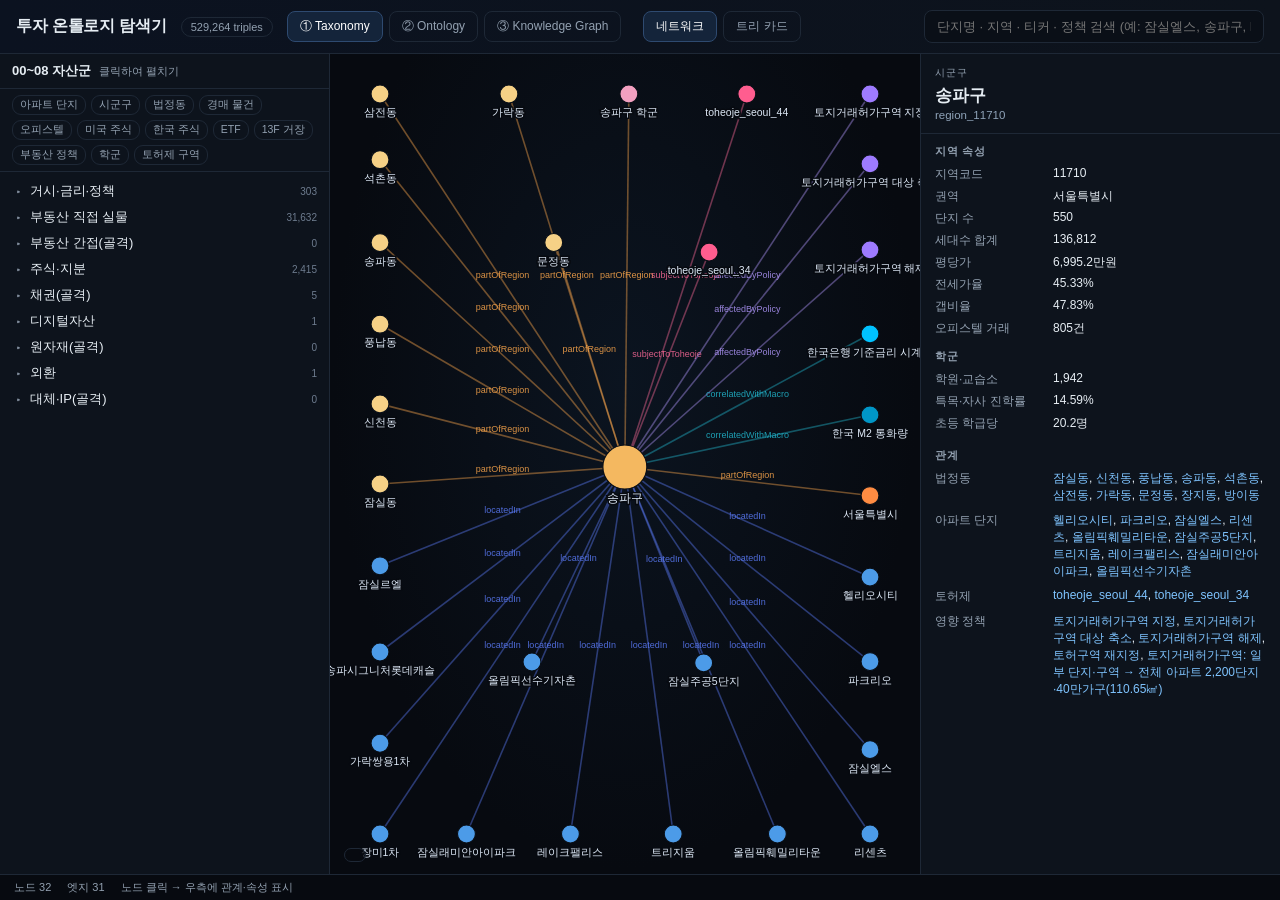
==== ontology/index.html @ 5cce73c5 "Add investment ontology explorer (Taxonomy / Ontology / KG)" ====
<!DOCTYPE html>
<html lang="ko">
<head>
<meta charset="utf-8">
<meta name="viewport" content="width=device-width, initial-scale=1">
<title>투자 온톨로지 탐색기 — Taxonomy · Ontology · Knowledge Graph</title>
<style>
:root{
  --bg:#070A10; --panel:#0D131C; --panel2:#111927; --line:#1E2836; --txt:#E6EDF3;
  --sub:#93A1B1; --accent:#4C9BE8; --gold:#F4B860; --green:#4CD964; --purple:#B197FC;
}
*{box-sizing:border-box}
html,body{margin:0;height:100%;background:var(--bg);color:var(--txt);
  font-family:Pretendard,-apple-system,BlinkMacSystemFont,"Segoe UI","Malgun Gothic",sans-serif;font-size:13px}
#app{display:flex;flex-direction:column;height:100%}
header{display:flex;align-items:center;gap:14px;padding:10px 16px;border-bottom:1px solid var(--line);
  background:linear-gradient(90deg,#0B1220,#0D131C)}
header h1{font-size:16px;margin:0;font-weight:800;letter-spacing:-.2px}
header .badge{font-size:11px;color:var(--sub);border:1px solid var(--line);border-radius:20px;padding:3px 9px}
#searchWrap{position:relative;margin-left:auto;width:340px}
#search{width:100%;background:#0A0F17;border:1px solid var(--line);color:var(--txt);
  border-radius:8px;padding:8px 12px;font-size:13px;outline:none}
#search:focus{border-color:var(--accent)}
#results{position:absolute;top:38px;left:0;right:0;background:#0C131E;border:1px solid var(--line);
  border-radius:8px;max-height:420px;overflow:auto;z-index:50;display:none;box-shadow:0 18px 40px #000a}
#results div{padding:7px 10px;cursor:pointer;border-bottom:1px solid #131B26}
#results div:hover{background:#152033}
#results .t{color:var(--sub);font-size:11px;margin-left:6px}
.tabs{display:flex;gap:6px}
.tab{padding:6px 12px;border:1px solid var(--line);border-radius:8px;cursor:pointer;color:var(--sub);font-size:12px}
.tab.on{background:#14243A;color:#fff;border-color:#2E4A70}
main{flex:1;display:flex;min-height:0}
#left{width:330px;border-right:1px solid var(--line);display:flex;flex-direction:column;min-height:0;background:var(--panel)}
#leftHead{padding:8px 12px;border-bottom:1px solid var(--line);display:flex;gap:8px;align-items:center}
#leftHead .mode{font-size:11px;color:var(--sub)}
#tree{flex:1;overflow:auto;padding:6px 4px 30px}
.tnode{padding:4px 8px;border-radius:6px;cursor:pointer;display:flex;align-items:center;gap:6px;white-space:nowrap;
  overflow:hidden;text-overflow:ellipsis}
.tnode:hover{background:#141E2E}
.tnode.sel{background:#17304F;color:#fff}
.tw{display:inline-block;width:12px;color:var(--sub);font-size:10px;text-align:center}
.tcount{color:#6E7C8F;font-size:10px;margin-left:auto}
.tbadge{font-size:9px;padding:1px 5px;border-radius:8px;background:#16202F;color:#8FA3B8;border:1px solid #1E2B3C}
#center{flex:1;position:relative;min-width:0;background:radial-gradient(ellipse at 50% 40%,#0B1420,#070A10 70%)}
#graph{width:100%;height:100%;display:block}
#treeview{position:absolute;inset:0;overflow:auto;padding:22px 28px;display:none}
#treeview .col{display:flex;gap:26px;align-items:flex-start;flex-wrap:wrap}
.card{background:#0D1520;border:1px solid var(--line);border-radius:12px;padding:14px 16px;min-width:220px;max-width:320px}
.card h3{margin:0 0 8px;font-size:13px;color:#CFE0F2}
.card .row{display:flex;justify-content:space-between;padding:3px 0;border-bottom:1px dashed #16202E;font-size:12px}
.card .row span:first-child{color:var(--sub)}
#right{width:360px;border-left:1px solid var(--line);background:var(--panel);display:flex;flex-direction:column;min-height:0}
#rightHead{padding:12px 14px;border-bottom:1px solid var(--line)}
#rightHead .k{font-size:10px;color:var(--sub);text-transform:uppercase;letter-spacing:.08em}
#rightHead h2{margin:4px 0 2px;font-size:17px}
#rightBody{flex:1;overflow:auto;padding:10px 14px 30px}
.section{margin-bottom:16px}
.section h4{margin:0 0 7px;font-size:11px;color:var(--sub);letter-spacing:.06em;text-transform:uppercase}
.kv{display:grid;grid-template-columns:108px 1fr;gap:5px 10px;font-size:12px}
.kv div:nth-child(odd){color:var(--sub)}
.link{color:#7FC4FF;cursor:pointer;text-decoration:none}
.link:hover{text-decoration:underline}
.chip{display:inline-block;font-size:10.5px;padding:2px 7px;border-radius:10px;background:#132033;border:1px solid #1E2E45;
  color:#A9C4E0;margin:0 4px 4px 0;cursor:pointer}
.chip.on{background:#1D3A5C;color:#fff}
#legend{position:absolute;left:14px;bottom:12px;font-size:10.5px;color:#8FA3B8;display:flex;gap:12px;flex-wrap:wrap;
  background:#070A10cc;border:1px solid var(--line);border-radius:8px;padding:6px 10px;max-width:70%}
#legend i{display:inline-block;width:8px;height:8px;border-radius:50%;margin-right:4px}
#status{font-size:11px;color:var(--sub);padding:5px 14px;border-top:1px solid var(--line);display:flex;gap:16px}
#filters{padding:6px 12px;border-bottom:1px solid var(--line);display:flex;gap:5px;flex-wrap:wrap}
#filters .ft{font-size:10.5px;padding:2px 7px;border-radius:9px;border:1px solid var(--line);cursor:pointer;color:#93A1B1}
#filters .ft.on{background:#17304F;color:#fff;border-color:#2E4A70}
::-webkit-scrollbar{width:9px;height:9px}
::-webkit-scrollbar-thumb{background:#1C2838;border-radius:6px}
::-webkit-scrollbar-track{background:transparent}
</style>
</head>
<body>
<div id="app">
  <header>
    <h1>투자 온톨로지 탐색기</h1>
    <span class="badge" id="metaBadge">529,264 triples</span>
    <div class="tabs">
      <div class="tab on" data-layer="tax">① Taxonomy</div>
      <div class="tab" data-layer="onto">② Ontology</div>
      <div class="tab" data-layer="kg">③ Knowledge Graph</div>
    </div>
    <div class="tabs" style="margin-left:8px">
      <div class="tab on" data-view="graph">네트워크</div>
      <div class="tab" data-view="tree">트리 카드</div>
    </div>
    <div id="searchWrap">
      <input id="search" placeholder="단지명 · 지역 · 티커 · 정책 검색 (예: 잠실엘스, 송파구, NVDA)">
      <div id="results"></div>
    </div>
  </header>
  <main>
    <div id="left">
      <div id="leftHead"><span id="leftTitle" style="font-weight:700">계층</span>
        <span class="mode" id="leftMode">클릭하여 펼치기</span></div>
      <div id="filters"></div>
      <div id="tree"></div>
    </div>
    <div id="center">
      <svg id="graph"></svg>
      <div id="treeview"></div>
      <div id="legend"></div>
    </div>
    <div id="right">
      <div id="rightHead"><div class="k" id="selKind">선택 없음</div>
        <h2 id="selName">노드를 선택하세요</h2>
        <div id="selSub" style="font-size:11.5px;color:#8FA3B8"></div></div>
      <div id="rightBody">
        <div class="section" id="props"></div>
        <div class="section" id="rels"></div>
      </div>
    </div>
  </main>
  <div id="status"><span id="stNodes">-</span><span id="stEdges">-</span><span id="stHint">노드 클릭 → 우측에 관계·속성 표시</span></div>
</div>
<script>
const DATA = {"meta":{"triples":529264,"built":"2026-11-25","ns":"http://moon.invest.ontology/schema#"},"metro":[{"id":"region_28000","n":"인천광역시","code":"28000"},{"id":"region_11000","n":"서울특별시","code":"11000"},{"id":"region_41000","n":"경기도","code":"41000"}],"sigungu":[{"id":"region_28710","n":"인천 강화군","code":"28710","metro":"region_28000","cc":22,"hh":3780,"ppp":802.1,"jr":84.0,"gap":7.92,"otx":1},{"id":"region_28720","n":"인천 옹진군","code":"28720","metro":"region_28000","cc":0,"hh":0,"ppp":null,"jr":null,"gap":null,"otx":0},{"id":"region_41800","n":"연천군","code":"41800","metro":"region_41000","cc":31,"hh":4522,"ppp":531.3,"jr":78.82,"gap":14.79,"otx":0},{"id":"region_41820","n":"가평군","code":"41820","metro":"region_41000","cc":49,"hh":6174,"ppp":964.2,"jr":82.91,"gap":8.59,"otx":1},{"id":"region_41830","n":"양평군","code":"41830","metro":"region_41000","cc":67,"hh":12095,"ppp":1420.6,"jr":75.86,"gap":12.28,"otx":7},{"id":"region_41591","n":"화성시 만세구","code":"41591","metro":"region_41000","cc":101,"hh":43999,"ppp":1679.8,"jr":73.16,"gap":14.81,"otx":109},{"id":"region_41593","n":"화성시 효행구","code":"41593","metro":"region_41000","cc":88,"hh":40532,"ppp":1400.6,"jr":74.29,"gap":19.4,"otx":17},{"id":"region_11470","n":"양천구","code":"11470","metro":"region_11000","cc":553,"hh":85896,"ppp":3543.3,"jr":55.19,"gap":38.1,"otx":293},{"id":"region_11545","n":"금천구","code":"11545","metro":"region_11000","cc":292,"hh":33628,"ppp":2796.6,"jr":66.67,"gap":29.7,"otx":253},{"id":"region_11620","n":"관악구","code":"11620","metro":"region_11000","cc":450,"hh":53390,"ppp":3669.7,"jr":58.0,"gap":37.0,"otx":426},{"id":"region_41171","n":"안양시 만안구","code":"41171","metro":"region_41000","cc":289,"hh":53119,"ppp":2126.0,"jr":64.0,"gap":29.85,"otx":380},{"id":"region_41650","n":"포천시","code":"41650","metro":"region_41000","cc":74,"hh":19078,"ppp":775.5,"jr":75.6,"gap":12.6,"otx":3},{"id":"region_11305","n":"강북구","code":"11305","metro":"region_11000","cc":178,"hh":32330,"ppp":3125.0,"jr":63.29,"gap":30.16,"otx":93},{"id":"region_11320","n":"도봉구","code":"11320","metro":"region_11000","cc":250,"hh":66395,"ppp":2752.6,"jr":58.25,"gap":36.12,"otx":287},{"id":"region_28155","n":"인천 영종구","code":"28155","metro":"region_28000","cc":57,"hh":37025,"ppp":1675.6,"jr":75.47,"gap":12.44,"otx":236},{"id":"region_41173","n":"안양시 동안구","code":"41173","metro":"region_41000","cc":240,"hh":99633,"ppp":4117.7,"jr":50.97,"gap":43.07,"otx":462},{"id":"region_11350","n":"노원구","code":"11350","metro":"region_11000","cc":362,"hh":144113,"ppp":3659.2,"jr":57.14,"gap":37.0,"otx":94},{"id":"region_41210","n":"광명시","code":"41210","metro":"region_41000","cc":139,"hh":85690,"ppp":4250.0,"jr":50.41,"gap":42.59,"otx":213},{"id":"region_41360","n":"남양주시","code":"41360","metro":"region_41000","cc":404,"hh":179123,"ppp":1751.3,"jr":76.59,"gap":13.92,"otx":282},{"id":"region_11260","n":"중랑구","code":"11260","metro":"region_11000","cc":398,"hh":57373,"ppp":3428.6,"jr":61.03,"gap":32.35,"otx":182},{"id":"region_28185","n":"인천 연수구","code":"28185","metro":"region_28000","cc":204,"hh":128051,"ppp":2806.7,"jr":61.8,"gap":27.92,"otx":480},{"id":"region_41194","n":"부천시 소사구","code":"41194","metro":"region_41000","cc":324,"hh":54874,"ppp":1928.1,"jr":69.23,"gap":23.81,"otx":155},{"id":"region_41273","n":"안산시 단원구","code":"41273","metro":"region_41000","cc":153,"hh":72487,"ppp":2009.1,"jr":64.81,"gap":25.71,"otx":555},{"id":"region_41287","n":"고양시 일산서구","code":"41287","metro":"region_41000","cc":167,"hh":86151,"ppp":1675.6,"jr":77.32,"gap":11.14,"otx":167},{"id":"region_41290","n":"과천시","code":"41290","metro":"region_41000","cc":23,"hh":19861,"ppp":9403.5,"jr":49.08,"gap":45.61,"otx":47},{"id":"region_41310","n":"구리시","code":"41310","metro":"region_41000","cc":177,"hh":48548,"ppp":3420.8,"jr":62.78,"gap":32.04,"otx":139},{"id":"region_41465","n":"용인시 수지구","code":"41465","metro":"region_41000","cc":278,"hh":112804,"ppp":3365.8,"jr":62.5,"gap":31.37,"otx":392},{"id":"region_11215","n":"광진구","code":"11215","metro":"region_11000","cc":367,"hh":38148,"ppp":6762.3,"jr":45.83,"gap":47.52,"otx":263},{"id":"region_28177","n":"인천 미추홀구","code":"28177","metro":"region_28000","cc":669,"hh":95913,"ppp":1066.1,"jr":70.69,"gap":20.0,"otx":557},{"id":"region_41117","n":"수원시 영통구","code":"41117","metro":"region_41000","cc":163,"hh":104128,"ppp":3643.6,"jr":61.29,"gap":30.0,"otx":541},{"id":"region_41196","n":"부천시 오정구","code":"41196","metro":"region_41000","cc":310,"hh":22792,"ppp":1694.2,"jr":71.63,"gap":22.68,"otx":6},{"id":"region_41250","n":"동두천시","code":"41250","metro":"region_41000","cc":92,"hh":22727,"ppp":672.3,"jr":85.19,"gap":1.11,"otx":5},{"id":"region_41410","n":"군포시","code":"41410","metro":"region_41000","cc":251,"hh":70608,"ppp":2242.1,"jr":61.56,"gap":28.12,"otx":369},{"id":"region_11650","n":"서초구","code":"11650","metro":"region_11000","cc":819,"hh":107791,"ppp":7330.6,"jr":45.49,"gap":48.04,"otx":578},{"id":"region_28200","n":"인천 남동구","code":"28200","metro":"region_28000","cc":440,"hh":114365,"ppp":1282.1,"jr":72.73,"gap":17.7,"otx":603},{"id":"region_28290","n":"인천 검단구","code":"28290","metro":"region_28000","cc":164,"hh":84166,"ppp":1338.1,"jr":63.24,"gap":23.79,"otx":95},{"id":"region_41133","n":"성남시 중원구","code":"41133","metro":"region_41000","cc":122,"hh":31971,"ppp":3511.1,"jr":53.57,"gap":40.0,"otx":276},{"id":"region_41461","n":"용인시 처인구","code":"41461","metro":"region_41000","cc":226,"hh":56410,"ppp":1653.3,"jr":73.15,"gap":18.78,"otx":149},{"id":"region_41595","n":"화성시 병점구","code":"41595","metro":"region_41000","cc":107,"hh":51129,"ppp":1857.7,"jr":63.08,"gap":23.53,"otx":144},{"id":"region_11500","n":"강서구","code":"11500","metro":"region_11000","cc":860,"hh":106614,"ppp":3846.2,"jr":52.63,"gap":41.48,"otx":850},{"id":"region_11590","n":"동작구","code":"11590","metro":"region_11000","cc":316,"hh":66373,"ppp":5792.3,"jr":45.9,"gap":48.46,"otx":69},{"id":"region_11740","n":"강동구","code":"11740","metro":"region_11000","cc":647,"hh":112380,"ppp":4947.9,"jr":50.0,"gap":43.73,"otx":326},{"id":"region_28237","n":"인천 부평구","code":"28237","metro":"region_28000","cc":753,"hh":131241,"ppp":1394.4,"jr":72.11,"gap":18.43,"otx":675},{"id":"region_41111","n":"수원시 장안구","code":"41111","metro":"region_41000","cc":220,"hh":63419,"ppp":1966.3,"jr":64.5,"gap":27.68,"otx":78},{"id":"region_41192","n":"부천시 원미구","code":"41192","metro":"region_41000","cc":473,"hh":86006,"ppp":2203.6,"jr":65.22,"gap":26.59,"otx":471},{"id":"region_41285","n":"고양시 일산동구","code":"41285","metro":"region_41000","cc":120,"hh":66337,"ppp":1960.8,"jr":75.0,"gap":13.85,"otx":634},{"id":"region_41570","n":"김포시","code":"41570","metro":"region_41000","cc":215,"hh":123746,"ppp":1749.6,"jr":73.4,"gap":14.71,"otx":241},{"id":"region_11230","n":"동대문구","code":"11230","metro":"region_11000","cc":399,"hh":78974,"ppp":4208.6,"jr":53.52,"gap":40.82,"otx":502},{"id":"region_11530","n":"구로구","code":"11530","metro":"region_11000","cc":388,"hh":82216,"ppp":3346.5,"jr":57.92,"gap":36.33,"otx":727},{"id":"region_28275","n":"인천 서해구","code":"28275","metro":"region_28000","cc":258,"hh":93197,"ppp":1339.4,"jr":62.26,"gap":28.33,"otx":359},{"id":"region_41131","n":"성남시 수정구","code":"41131","metro":"region_41000","cc":121,"hh":33112,"ppp":3937.0,"jr":50.0,"gap":43.88,"otx":187},{"id":"region_41450","n":"하남시","code":"41450","metro":"region_41000","cc":142,"hh":76254,"ppp":5252.9,"jr":57.47,"gap":38.01,"otx":771},{"id":"region_41500","n":"이천시","code":"41500","metro":"region_41000","cc":190,"hh":47622,"ppp":896.4,"jr":81.25,"gap":7.25,"otx":80},{"id":"region_41630","n":"양주시","code":"41630","metro":"region_41000","cc":162,"hh":81957,"ppp":1111.8,"jr":73.48,"gap":13.28,"otx":11},{"id":"region_11380","n":"은평구","code":"11380","metro":"region_11000","cc":734,"hh":73368,"ppp":3427.4,"jr":57.78,"gap":36.45,"otx":266},{"id":"region_41271","n":"안산시 상록구","code":"41271","metro":"region_41000","cc":172,"hh":50300,"ppp":1666.7,"jr":65.38,"gap":27.66,"otx":117},{"id":"region_41430","n":"의왕시","code":"41430","metro":"region_41000","cc":143,"hh":49794,"ppp":3190.4,"jr":56.96,"gap":34.08,"otx":113},{"id":"region_41480","n":"파주시","code":"41480","metro":"region_41000","cc":223,"hh":119265,"ppp":1185.6,"jr":75.66,"gap":12.8,"otx":252},{"id":"region_41597","n":"화성시 동탄구","code":"41597","metro":"region_41000","cc":176,"hh":118146,"ppp":3829.5,"jr":53.75,"gap":39.23,"otx":458},{"id":"region_41150","n":"의정부시","code":"41150","metro":"region_41000","cc":471,"hh":132328,"ppp":1534.8,"jr":75.22,"gap":15.78,"otx":182},{"id":"region_41670","n":"여주시","code":"41670","metro":"region_41000","cc":67,"hh":17866,"ppp":869.5,"jr":81.25,"gap":10.53,"otx":14},{"id":"region_11710","n":"송파구","code":"11710","metro":"region_11000","cc":550,"hh":136812,"ppp":6995.2,"jr":45.33,"gap":47.83,"otx":805},{"id":"region_41113","n":"수원시 권선구","code":"41113","metro":"region_41000","cc":326,"hh":89616,"ppp":1945.5,"jr":65.47,"gap":25.42,"otx":511},{"id":"region_11680","n":"강남구","code":"11680","metro":"region_11000","cc":792,"hh":137063,"ppp":9842.5,"jr":46.67,"gap":48.15,"otx":868},{"id":"region_28245","n":"인천 계양구","code":"28245","metro":"region_28000","cc":224,"hh":75161,"ppp":1224.5,"jr":72.0,"gap":16.22,"otx":137},{"id":"region_41135","n":"성남시 분당구","code":"41135","metro":"region_41000","cc":234,"hh":124428,"ppp":6852.2,"jr":41.41,"gap":53.49,"otx":950},{"id":"region_11200","n":"성동구","code":"11200","metro":"region_11000","cc":215,"hh":67517,"ppp":7795.3,"jr":42.5,"gap":51.68,"otx":234},{"id":"region_11410","n":"서대문구","code":"11410","metro":"region_11000","cc":386,"hh":60281,"ppp":4036.7,"jr":53.51,"gap":40.77,"otx":237},{"id":"region_41115","n":"수원시 팔달구","code":"41115","metro":"region_41000","cc":316,"hh":49516,"ppp":2083.3,"jr":61.62,"gap":30.08,"otx":240},{"id":"region_41281","n":"고양시 덕양구","code":"41281","metro":"region_41000","cc":274,"hh":113623,"ppp":2012.7,"jr":71.25,"gap":20.42,"otx":468},{"id":"region_41463","n":"용인시 기흥구","code":"41463","metro":"region_41000","cc":329,"hh":119293,"ppp":2219.8,"jr":66.67,"gap":24.3,"otx":182},{"id":"region_41610","n":"광주시","code":"41610","metro":"region_41000","cc":158,"hh":64867,"ppp":1771.0,"jr":76.05,"gap":15.62,"otx":0},{"id":"region_41550","n":"안성시","code":"41550","metro":"region_41000","cc":111,"hh":57280,"ppp":944.5,"jr":78.84,"gap":9.6,"otx":27},{"id":"region_41370","n":"오산시","code":"41370","metro":"region_41000","cc":163,"hh":72217,"ppp":1377.4,"jr":74.74,"gap":15.75,"otx":346},{"id":"region_41220","n":"평택시","code":"41220","metro":"region_41000","cc":620,"hh":184008,"ppp":1062.6,"jr":76.06,"gap":11.76,"otx":225},{"id":"region_41390","n":"시흥시","code":"41390","metro":"region_41000","cc":375,"hh":148000,"ppp":1515.2,"jr":70.77,"gap":19.77,"otx":852},{"id":"region_11440","n":"마포구","code":"11440","metro":"region_11000","cc":592,"hh":74296,"ppp":6381.0,"jr":46.51,"gap":45.8,"otx":637},{"id":"region_28125","n":"인천 제물포구","code":"28125","metro":"region_28000","cc":93,"hh":28568,"ppp":1010.1,"jr":74.8,"gap":13.89,"otx":71},{"id":"region_11170","n":"용산구","code":"11170","metro":"region_11000","cc":299,"hh":38201,"ppp":8170.4,"jr":47.11,"gap":48.27,"otx":274},{"id":"region_11140","n":"중구","code":"11140","metro":"region_11000","cc":172,"hh":27187,"ppp":5118.1,"jr":60.87,"gap":34.78,"otx":447},{"id":"region_11560","n":"영등포구","code":"11560","metro":"region_11000","cc":554,"hh":84728,"ppp":5905.5,"jr":48.36,"gap":46.77,"otx":1148},{"id":"region_11290","n":"성북구","code":"11290","metro":"region_11000","cc":290,"hh":83729,"ppp":4229.3,"jr":58.43,"gap":33.67,"otx":43},{"id":"region_11110","n":"종로구","code":"11110","metro":"region_11000","cc":152,"hh":16601,"ppp":3873.0,"jr":60.42,"gap":35.79,"otx":401}],"dongs":[{"id":"dong_1111010100","n":"청운동","code":"1111010100","p":"region_11110","cc":2},{"id":"dong_1111010200","n":"신교동","code":"1111010200","p":"region_11110","cc":1},{"id":"dong_1111010800","n":"통인동","code":"1111010800","p":"region_11110","cc":1},{"id":"dong_1111011100","n":"옥인동","code":"1111011100","p":"region_11110","cc":1},{"id":"dong_1111011300","n":"필운동","code":"1111011300","p":"region_11110","cc":2},{"id":"dong_1111011500","n":"사직동","code":"1111011500","p":"region_11110","cc":2},{"id":"dong_1111011700","n":"당주동","code":"1111011700","p":"region_11110","cc":2},{"id":"dong_1111011800","n":"내수동","code":"1111011800","p":"region_11110","cc":6},{"id":"dong_1111012000","n":"신문로1가","code":"1111012000","p":"region_11110","cc":1},{"id":"dong_1111012100","n":"신문로2가","code":"1111012100","p":"region_11110","cc":3},{"id":"dong_1111012400","n":"수송동","code":"1111012400","p":"region_11110","cc":1},{"id":"dong_1111012900","n":"견지동","code":"1111012900","p":"region_11110","cc":1},{"id":"dong_1111013300","n":"익선동","code":"1111013300","p":"region_11110","cc":2},{"id":"dong_1111013700","n":"낙원동","code":"1111013700","p":"region_11110","cc":1},{"id":"dong_1111015500","n":"관수동","code":"1111015500","p":"region_11110","cc":1},{"id":"dong_1111015700","n":"인의동","code":"1111015700","p":"region_11110","cc":1},{"id":"dong_1111016000","n":"연지동","code":"1111016000","p":"region_11110","cc":3},{"id":"dong_1111016200","n":"효제동","code":"1111016200","p":"region_11110","cc":2},{"id":"dong_1111016500","n":"이화동","code":"1111016500","p":"region_11110","cc":1},{"id":"dong_1111016600","n":"연건동","code":"1111016600","p":"region_11110","cc":1},{"id":"dong_1111016700","n":"충신동","code":"1111016700","p":"region_11110","cc":2},{"id":"dong_1111016800","n":"동숭동","code":"1111016800","p":"region_11110","cc":1},{"id":"dong_1111016900","n":"혜화동","code":"1111016900","p":"region_11110","cc":1},{"id":"dong_1111017000","n":"명륜1가","code":"1111017000","p":"region_11110","cc":7},{"id":"dong_1111017100","n":"명륜2가","code":"1111017100","p":"region_11110","cc":5},{"id":"dong_1111017300","n":"명륜3가","code":"1111017300","p":"region_11110","cc":1},{"id":"dong_1111017400","n":"창신동","code":"1111017400","p":"region_11110","cc":21},{"id":"dong_1111017500","n":"숭인동","code":"1111017500","p":"region_11110","cc":34},{"id":"dong_1111017700","n":"평동","code":"1111017700","p":"region_11110","cc":1},{"id":"dong_1111017900","n":"홍파동","code":"1111017900","p":"region_11110","cc":1},{"id":"dong_1111018000","n":"교북동","code":"1111018000","p":"region_11110","cc":2},{"id":"dong_1111018100","n":"행촌동","code":"1111018100","p":"region_11110","cc":1},{"id":"dong_1111018200","n":"구기동","code":"1111018200","p":"region_11110","cc":8},{"id":"dong_1111018300","n":"평창동","code":"1111018300","p":"region_11110","cc":19},{"id":"dong_1111018400","n":"부암동","code":"1111018400","p":"region_11110","cc":4},{"id":"dong_1111018600","n":"신영동","code":"1111018600","p":"region_11110","cc":3},{"id":"dong_1111018700","n":"무악동","code":"1111018700","p":"region_11110","cc":6},{"id":"dong_1114011200","n":"남창동","code":"1114011200","p":"region_11140","cc":1},{"id":"dong_1114011800","n":"남대문로5가","code":"1114011800","p":"region_11140","cc":1},{"id":"dong_1114012100","n":"회현동1가","code":"1114012100","p":"region_11140","cc":7},{"id":"dong_1114012200","n":"회현동2가","code":"1114012200","p":"region_11140","cc":1},{"id":"dong_1114012900","n":"남산동2가","code":"1114012900","p":"region_11140","cc":1},{"id":"dong_1114013200","n":"충무로4가","code":"1114013200","p":"region_11140","cc":2},{"id":"dong_1114013300","n":"충무로5가","code":"1114013300","p":"region_11140","cc":3},{"id":"dong_1114013400","n":"인현동2가","code":"1114013400","p":"region_11140","cc":3},{"id":"dong_1114013600","n":"묵정동","code":"1114013600","p":"region_11140","cc":4},{"id":"dong_1114013700","n":"필동1가","code":"1114013700","p":"region_11140","cc":1},{"id":"dong_1114013900","n":"필동3가","code":"1114013900","p":"region_11140","cc":1},{"id":"dong_1114014200","n":"예장동","code":"1114014200","p":"region_11140","cc":1},{"id":"dong_1114014300","n":"장충동1가","code":"1114014300","p":"region_11140","cc":4},{"id":"dong_1114014400","n":"장충동2가","code":"1114014400","p":"region_11140","cc":3},{"id":"dong_1114014600","n":"광희동2가","code":"1114014600","p":"region_11140","cc":1},{"id":"dong_1114014800","n":"을지로6가","code":"1114014800","p":"region_11140","cc":1},{"id":"dong_1114015100","n":"을지로5가","code":"1114015100","p":"region_11140","cc":1},{"id":"dong_1114015200","n":"주교동","code":"1114015200","p":"region_11140","cc":1},{"id":"dong_1114015400","n":"오장동","code":"1114015400","p":"region_11140","cc":4},{"id":"dong_1114015600","n":"입정동","code":"1114015600","p":"region_11140","cc":4},{"id":"dong_1114015700","n":"산림동","code":"1114015700","p":"region_11140","cc":1},{"id":"dong_1114016200","n":"신당동","code":"1114016200","p":"region_11140","cc":65},{"id":"dong_1114016300","n":"흥인동","code":"1114016300","p":"region_11140","cc":6},{"id":"dong_1114016400","n":"무학동","code":"1114016400","p":"region_11140","cc":1},{"id":"dong_1114016500","n":"황학동","code":"1114016500","p":"region_11140","cc":39},{"id":"dong_1114016700","n":"정동","code":"1114016700","p":"region_11140","cc":3},{"id":"dong_1114016800","n":"순화동","code":"1114016800","p":"region_11140","cc":3},{"id":"dong_1114017100","n":"중림동","code":"1114017100","p":"region_11140","cc":4},{"id":"dong_1114017300","n":"만리동1가","code":"1114017300","p":"region_11140","cc":3},{"id":"dong_1114017400","n":"만리동2가","code":"1114017400","p":"region_11140","cc":2},{"id":"dong_1117010100","n":"후암동","code":"1117010100","p":"region_11170","cc":18},{"id":"dong_1117010200","n":"용산동2가","code":"1117010200","p":"region_11170","cc":4},{"id":"dong_1117010400","n":"갈월동","code":"1117010400","p":"region_11170","cc":3},{"id":"dong_1117010700","n":"동자동","code":"1117010700","p":"region_11170","cc":2},{"id":"dong_1117010900","n":"청파동1가","code":"1117010900","p":"region_11170","cc":2},{"id":"dong_1117011100","n":"청파동3가","code":"1117011100","p":"region_11170","cc":8},{"id":"dong_1117011200","n":"원효로1가","code":"1117011200","p":"region_11170","cc":9},{"id":"dong_1117011300","n":"원효로2가","code":"1117011300","p":"region_11170","cc":4},{"id":"dong_1117011400","n":"신창동","code":"1117011400","p":"region_11170","cc":2},{"id":"dong_1117011500","n":"산천동","code":"1117011500","p":"region_11170","cc":2},{"id":"dong_1117011600","n":"청암동","code":"1117011600","p":"region_11170","cc":2},{"id":"dong_1117011700","n":"원효로3가","code":"1117011700","p":"region_11170","cc":8},{"id":"dong_1117011800","n":"원효로4가","code":"1117011800","p":"region_11170","cc":4},{"id":"dong_1117011900","n":"효창동","code":"1117011900","p":"region_11170","cc":26},{"id":"dong_1117012000","n":"도원동","code":"1117012000","p":"region_11170","cc":3},{"id":"dong_1117012100","n":"용문동","code":"1117012100","p":"region_11170","cc":9},{"id":"dong_1117012200","n":"문배동","code":"1117012200","p":"region_11170","cc":14},{"id":"dong_1117012300","n":"신계동","code":"1117012300","p":"region_11170","cc":1},{"id":"dong_1117012400","n":"한강로1가","code":"1117012400","p":"region_11170","cc":5},{"id":"dong_1117012500","n":"한강로2가","code":"1117012500","p":"region_11170","cc":10},{"id":"dong_1117012700","n":"용산동5가","code":"1117012700","p":"region_11170","cc":1},{"id":"dong_1117012800","n":"한강로3가","code":"1117012800","p":"region_11170","cc":12},{"id":"dong_1117012900","n":"이촌동","code":"1117012900","p":"region_11170","cc":42},{"id":"dong_1117013000","n":"이태원동","code":"1117013000","p":"region_11170","cc":20},{"id":"dong_1117013100","n":"한남동","code":"1117013100","p":"region_11170","cc":65},{"id":"dong_1117013200","n":"동빙고동","code":"1117013200","p":"region_11170","cc":9},{"id":"dong_1117013300","n":"서빙고동","code":"1117013300","p":"region_11170","cc":6},{"id":"dong_1117013400","n":"주성동","code":"1117013400","p":"region_11170","cc":1},{"id":"dong_1117013600","n":"보광동","code":"1117013600","p":"region_11170","cc":4},{"id":"dong_1120010100","n":"상왕십리동","code":"1120010100","p":"region_11200","cc":2},{"id":"dong_1120010200","n":"하왕십리동","code":"1120010200","p":"region_11200","cc":20},{"id":"dong_1120010300","n":"홍익동","code":"1120010300","p":"region_11200","cc":10},{"id":"dong_1120010400","n":"도선동","code":"1120010400","p":"region_11200","cc":5},{"id":"dong_1120010500","n":"마장동","code":"1120010500","p":"region_11200","cc":23},{"id":"dong_1120010600","n":"사근동","code":"1120010600","p":"region_11200","cc":9},{"id":"dong_1120010700","n":"행당동","code":"1120010700","p":"region_11200","cc":20},{"id":"dong_1120010800","n":"응봉동","code":"1120010800","p":"region_11200","cc":6},{"id":"dong_1120010900","n":"금호동1가","code":"1120010900","p":"region_11200","cc":7},{"id":"dong_1120011000","n":"금호동2가","code":"1120011000","p":"region_11200","cc":3},{"id":"dong_1120011100","n":"금호동3가","code":"1120011100","p":"region_11200","cc":4},{"id":"dong_1120011200","n":"금호동4가","code":"1120011200","p":"region_11200","cc":11},{"id":"dong_1120011300","n":"옥수동","code":"1120011300","p":"region_11200","cc":21},{"id":"dong_1120011400","n":"성수동1가","code":"1120011400","p":"region_11200","cc":31},{"id":"dong_1120011500","n":"성수동2가","code":"1120011500","p":"region_11200","cc":28},{"id":"dong_1120011800","n":"송정동","code":"1120011800","p":"region_11200","cc":7},{"id":"dong_1120012200","n":"용답동","code":"1120012200","p":"region_11200","cc":8},{"id":"dong_1121510100","n":"중곡동","code":"1121510100","p":"region_11215","cc":43},{"id":"dong_1121510200","n":"능동","code":"1121510200","p":"region_11215","cc":11},{"id":"dong_1121510300","n":"구의동","code":"1121510300","p":"region_11215","cc":99},{"id":"dong_1121510400","n":"광장동","code":"1121510400","p":"region_11215","cc":41},{"id":"dong_1121510500","n":"자양동","code":"1121510500","p":"region_11215","cc":109},{"id":"dong_1121510700","n":"화양동","code":"1121510700","p":"region_11215","cc":48},{"id":"dong_1121510900","n":"군자동","code":"1121510900","p":"region_11215","cc":16},{"id":"dong_1123010100","n":"신설동","code":"1123010100","p":"region_11230","cc":6},{"id":"dong_1123010200","n":"용두동","code":"1123010200","p":"region_11230","cc":38},{"id":"dong_1123010300","n":"제기동","code":"1123010300","p":"region_11230","cc":23},{"id":"dong_1123010400","n":"전농동","code":"1123010400","p":"region_11230","cc":24},{"id":"dong_1123010500","n":"답십리동","code":"1123010500","p":"region_11230","cc":44},{"id":"dong_1123010600","n":"장안동","code":"1123010600","p":"region_11230","cc":165},{"id":"dong_1123010700","n":"청량리동","code":"1123010700","p":"region_11230","cc":9},{"id":"dong_1123010800","n":"회기동","code":"1123010800","p":"region_11230","cc":15},{"id":"dong_1123010900","n":"휘경동","code":"1123010900","p":"region_11230","cc":39},{"id":"dong_1123011000","n":"이문동","code":"1123011000","p":"region_11230","cc":32},{"id":"dong_1126010100","n":"면목동","code":"1126010100","p":"region_11260","cc":127},{"id":"dong_1126010200","n":"상봉동","code":"1126010200","p":"region_11260","cc":85},{"id":"dong_1126010300","n":"중화동","code":"1126010300","p":"region_11260","cc":29},{"id":"dong_1126010400","n":"묵동","code":"1126010400","p":"region_11260","cc":64},{"id":"dong_1126010500","n":"망우동","code":"1126010500","p":"region_11260","cc":55},{"id":"dong_1126010600","n":"신내동","code":"1126010600","p":"region_11260","cc":38},{"id":"dong_1129010100","n":"성북동","code":"1129010100","p":"region_11290","cc":4},{"id":"dong_1129010200","n":"성북동1가","code":"1129010200","p":"region_11290","cc":3},{"id":"dong_1129010300","n":"돈암동","code":"1129010300","p":"region_11290","cc":22},{"id":"dong_1129010700","n":"동소문동4가","code":"1129010700","p":"region_11290","cc":3},{"id":"dong_1129010800","n":"동소문동5가","code":"1129010800","p":"region_11290","cc":3},{"id":"dong_1129010900","n":"동소문동6가","code":"1129010900","p":"region_11290","cc":4},{"id":"dong_1129011000","n":"동소문동7가","code":"1129011000","p":"region_11290","cc":3},{"id":"dong_1129011200","n":"삼선동2가","code":"1129011200","p":"region_11290","cc":2},{"id":"dong_1129011300","n":"삼선동3가","code":"1129011300","p":"region_11290","cc":6},{"id":"dong_1129011400","n":"삼선동4가","code":"1129011400","p":"region_11290","cc":3},{"id":"dong_1129011500","n":"삼선동5가","code":"1129011500","p":"region_11290","cc":4},{"id":"dong_1129011600","n":"동선동1가","code":"1129011600","p":"region_11290","cc":6},{"id":"dong_1129011700","n":"동선동2가","code":"1129011700","p":"region_11290","cc":4},{"id":"dong_1129011800","n":"동선동3가","code":"1129011800","p":"region_11290","cc":3},{"id":"dong_1129011900","n":"동선동4가","code":"1129011900","p":"region_11290","cc":2},{"id":"dong_1129012000","n":"동선동5가","code":"1129012000","p":"region_11290","cc":2},{"id":"dong_1129012100","n":"안암동1가","code":"1129012100","p":"region_11290","cc":4},{"id":"dong_1129012200","n":"안암동2가","code":"1129012200","p":"region_11290","cc":6},{"id":"dong_1129012300","n":"안암동3가","code":"1129012300","p":"region_11290","cc":4},{"id":"dong_1129012400","n":"안암동4가","code":"1129012400","p":"region_11290","cc":2},{"id":"dong_1129012500","n":"안암동5가","code":"1129012500","p":"region_11290","cc":11},{"id":"dong_1129012600","n":"보문동4가","code":"1129012600","p":"region_11290","cc":2},{"id":"dong_1129012700","n":"보문동5가","code":"1129012700","p":"region_11290","cc":1},{"id":"dong_1129012800","n":"보문동6가","code":"1129012800","p":"region_11290","cc":4},{"id":"dong_1129012900","n":"보문동7가","code":"1129012900","p":"region_11290","cc":3},{"id":"dong_1129013000","n":"보문동1가","code":"1129013000","p":"region_11290","cc":2},{"id":"dong_1129013100","n":"보문동2가","code":"1129013100","p":"region_11290","cc":5},{"id":"dong_1129013200","n":"보문동3가","code":"1129013200","p":"region_11290","cc":2},{"id":"dong_1129013300","n":"정릉동","code":"1129013300","p":"region_11290","cc":52},{"id":"dong_1129013400","n":"길음동","code":"1129013400","p":"region_11290","cc":20},{"id":"dong_1129013500","n":"종암동","code":"1129013500","p":"region_11290","cc":26},{"id":"dong_1129013600","n":"하월곡동","code":"1129013600","p":"region_11290","cc":32},{"id":"dong_1129013700","n":"상월곡동","code":"1129013700","p":"region_11290","cc":4},{"id":"dong_1129013800","n":"장위동","code":"1129013800","p":"region_11290","cc":18},{"id":"dong_1129013900","n":"석관동","code":"1129013900","p":"region_11290","cc":15},{"id":"dong_1130510100","n":"미아동","code":"1130510100","p":"region_11305","cc":50},{"id":"dong_1130510200","n":"번동","code":"1130510200","p":"region_11305","cc":36},{"id":"dong_1130510300","n":"수유동","code":"1130510300","p":"region_11305","cc":84},{"id":"dong_1130510400","n":"우이동","code":"1130510400","p":"region_11305","cc":8},{"id":"dong_1132010500","n":"쌍문동","code":"1132010500","p":"region_11320","cc":80},{"id":"dong_1132010600","n":"방학동","code":"1132010600","p":"region_11320","cc":49},{"id":"dong_1132010700","n":"창동","code":"1132010700","p":"region_11320","cc":94},{"id":"dong_1132010800","n":"도봉동","code":"1132010800","p":"region_11320","cc":27},{"id":"dong_1135010200","n":"월계동","code":"1135010200","p":"region_11350","cc":46},{"id":"dong_1135010300","n":"공릉동","code":"1135010300","p":"region_11350","cc":125},{"id":"dong_1135010400","n":"하계동","code":"1135010400","p":"region_11350","cc":22},{"id":"dong_1135010500","n":"상계동","code":"1135010500","p":"region_11350","cc":112},{"id":"dong_1135010600","n":"중계동","code":"1135010600","p":"region_11350","cc":57},{"id":"dong_1138010100","n":"수색동","code":"1138010100","p":"region_11380","cc":11},{"id":"dong_1138010200","n":"녹번동","code":"1138010200","p":"region_11380","cc":45},{"id":"dong_1138010300","n":"불광동","code":"1138010300","p":"region_11380","cc":76},{"id":"dong_1138010400","n":"갈현동","code":"1138010400","p":"region_11380","cc":49},{"id":"dong_1138010500","n":"구산동","code":"1138010500","p":"region_11380","cc":49},{"id":"dong_1138010600","n":"대조동","code":"1138010600","p":"region_11380","cc":78},{"id":"dong_1138010700","n":"응암동","code":"1138010700","p":"region_11380","cc":163},{"id":"dong_1138010800","n":"역촌동","code":"1138010800","p":"region_11380","cc":84},{"id":"dong_1138010900","n":"신사동","code":"1138010900","p":"region_11380","cc":97},{"id":"dong_1138011000","n":"증산동","code":"1138011000","p":"region_11380","cc":39},{"id":"dong_1138011400","n":"진관동","code":"1138011400","p":"region_11380","cc":40},{"id":"dong_1141010100","n":"충정로2가","code":"1141010100","p":"region_11410","cc":3},{"id":"dong_1141010200","n":"충정로3가","code":"1141010200","p":"region_11410","cc":15},{"id":"dong_1141010300","n":"합동","code":"1141010300","p":"region_11410","cc":2},{"id":"dong_1141010400","n":"미근동","code":"1141010400","p":"region_11410","cc":1},{"id":"dong_1141010500","n":"냉천동","code":"1141010500","p":"region_11410","cc":2},{"id":"dong_1141010600","n":"천연동","code":"1141010600","p":"region_11410","cc":3},{"id":"dong_1141010700","n":"옥천동","code":"1141010700","p":"region_11410","cc":1},{"id":"dong_1141010800","n":"영천동","code":"1141010800","p":"region_11410","cc":2},{"id":"dong_1141010900","n":"현저동","code":"1141010900","p":"region_11410","cc":2},{"id":"dong_1141011000","n":"북아현동","code":"1141011000","p":"region_11410","cc":26},{"id":"dong_1141011100","n":"홍제동","code":"1141011100","p":"region_11410","cc":67},{"id":"dong_1141011200","n":"대현동","code":"1141011200","p":"region_11410","cc":23},{"id":"dong_1141011600","n":"창천동","code":"1141011600","p":"region_11410","cc":36},{"id":"dong_1141011700","n":"연희동","code":"1141011700","p":"region_11410","cc":65},{"id":"dong_1141011800","n":"홍은동","code":"1141011800","p":"region_11410","cc":80},{"id":"dong_1141011900","n":"북가좌동","code":"1141011900","p":"region_11410","cc":30},{"id":"dong_1141012000","n":"남가좌동","code":"1141012000","p":"region_11410","cc":27},{"id":"dong_1144010100","n":"아현동","code":"1144010100","p":"region_11440","cc":18},{"id":"dong_1144010200","n":"공덕동","code":"1144010200","p":"region_11440","cc":24},{"id":"dong_1144010300","n":"신공덕동","code":"1144010300","p":"region_11440","cc":14},{"id":"dong_1144010400","n":"도화동","code":"1144010400","p":"region_11440","cc":16},{"id":"dong_1144010500","n":"용강동","code":"1144010500","p":"region_11440","cc":11},{"id":"dong_1144010600","n":"토정동","code":"1144010600","p":"region_11440","cc":1},{"id":"dong_1144010700","n":"마포동","code":"1144010700","p":"region_11440","cc":6},{"id":"dong_1144010800","n":"대흥동","code":"1144010800","p":"region_11440","cc":8},{"id":"dong_1144010900","n":"염리동","code":"1144010900","p":"region_11440","cc":14},{"id":"dong_1144011000","n":"노고산동","code":"1144011000","p":"region_11440","cc":13},{"id":"dong_1144011100","n":"신수동","code":"1144011100","p":"region_11440","cc":25},{"id":"dong_1144011200","n":"현석동","code":"1144011200","p":"region_11440","cc":6},{"id":"dong_1144011300","n":"구수동","code":"1144011300","p":"region_11440","cc":1},{"id":"dong_1144011400","n":"창전동","code":"1144011400","p":"region_11440","cc":19},{"id":"dong_1144011500","n":"상수동","code":"1144011500","p":"region_11440","cc":14},{"id":"dong_1144011600","n":"하중동","code":"1144011600","p":"region_11440","cc":1},{"id":"dong_1144011700","n":"신정동","code":"1144011700","p":"region_11440","cc":2},{"id":"dong_1144012000","n":"서교동","code":"1144012000","p":"region_11440","cc":54},{"id":"dong_1144012100","n":"동교동","code":"1144012100","p":"region_11440","cc":10},{"id":"dong_1144012200","n":"합정동","code":"1144012200","p":"region_11440","cc":46},{"id":"dong_1144012300","n":"망원동","code":"1144012300","p":"region_11440","cc":113},{"id":"dong_1144012400","n":"연남동","code":"1144012400","p":"region_11440","cc":62},{"id":"dong_1144012500","n":"성산동","code":"1144012500","p":"region_11440","cc":64},{"id":"dong_1144012600","n":"중동","code":"1144012600","p":"region_11440","cc":17},{"id":"dong_1144012700","n":"상암동","code":"1144012700","p":"region_11440","cc":33},{"id":"dong_1147010100","n":"신정동","code":"1147010100","p":"region_11470","cc":167},{"id":"dong_1147010200","n":"목동","code":"1147010200","p":"region_11470","cc":168},{"id":"dong_1147010300","n":"신월동","code":"1147010300","p":"region_11470","cc":217},{"id":"dong_1150010100","n":"염창동","code":"1150010100","p":"region_11500","cc":84},{"id":"dong_1150010200","n":"등촌동","code":"1150010200","p":"region_11500","cc":105},{"id":"dong_1150010300","n":"화곡동","code":"1150010300","p":"region_11500","cc":385},{"id":"dong_1150010400","n":"가양동","code":"1150010400","p":"region_11500","cc":29},{"id":"dong_1150010500","n":"마곡동","code":"1150010500","p":"region_11500","cc":45},{"id":"dong_1150010600","n":"내발산동","code":"1150010600","p":"region_11500","cc":100},{"id":"dong_1150010800","n":"공항동","code":"1150010800","p":"region_11500","cc":26},{"id":"dong_1150010900","n":"방화동","code":"1150010900","p":"region_11500","cc":84},{"id":"dong_1150011000","n":"개화동","code":"1150011000","p":"region_11500","cc":1},{"id":"dong_1153010100","n":"신도림동","code":"1153010100","p":"region_11530","cc":29},{"id":"dong_1153010200","n":"구로동","code":"1153010200","p":"region_11530","cc":139},{"id":"dong_1153010300","n":"가리봉동","code":"1153010300","p":"region_11530","cc":5},{"id":"dong_1153010600","n":"고척동","code":"1153010600","p":"region_11530","cc":46},{"id":"dong_1153010700","n":"개봉동","code":"1153010700","p":"region_11530","cc":55},{"id":"dong_1153010800","n":"오류동","code":"1153010800","p":"region_11530","cc":62},{"id":"dong_1153010900","n":"궁동","code":"1153010900","p":"region_11530","cc":17},{"id":"dong_1153011000","n":"온수동","code":"1153011000","p":"region_11530","cc":13},{"id":"dong_1153011100","n":"천왕동","code":"1153011100","p":"region_11530","cc":9},{"id":"dong_1153011200","n":"항동","code":"1153011200","p":"region_11530","cc":11},{"id":"dong_1154510100","n":"가산동","code":"1154510100","p":"region_11545","cc":44},{"id":"dong_1154510200","n":"독산동","code":"1154510200","p":"region_11545","cc":137},{"id":"dong_1154510300","n":"시흥동","code":"1154510300","p":"region_11545","cc":111},{"id":"dong_1156010100","n":"영등포동","code":"1156010100","p":"region_11560","cc":9},{"id":"dong_1156010200","n":"영등포동1가","code":"1156010200","p":"region_11560","cc":22},{"id":"dong_1156010300","n":"영등포동2가","code":"1156010300","p":"region_11560","cc":39},{"id":"dong_1156010400","n":"영등포동3가","code":"1156010400","p":"region_11560","cc":3},{"id":"dong_1156010500","n":"영등포동4가","code":"1156010500","p":"region_11560","cc":7},{"id":"dong_1156010600","n":"영등포동5가","code":"1156010600","p":"region_11560","cc":6},{"id":"dong_1156010700","n":"영등포동6가","code":"1156010700","p":"region_11560","cc":16},{"id":"dong_1156010800","n":"영등포동7가","code":"1156010800","p":"region_11560","cc":30},{"id":"dong_1156010900","n":"영등포동8가","code":"1156010900","p":"region_11560","cc":7},{"id":"dong_1156011000","n":"여의도동","code":"1156011000","p":"region_11560","cc":25},{"id":"dong_1156011100","n":"당산동1가","code":"1156011100","p":"region_11560","cc":31},{"id":"dong_1156011200","n":"당산동2가","code":"1156011200","p":"region_11560","cc":6},{"id":"dong_1156011300","n":"당산동3가","code":"1156011300","p":"region_11560","cc":22},{"id":"dong_1156011400","n":"당산동4가","code":"1156011400","p":"region_11560","cc":17},{"id":"dong_1156011500","n":"당산동5가","code":"1156011500","p":"region_11560","cc":8},{"id":"dong_1156011600","n":"당산동6가","code":"1156011600","p":"region_11560","cc":22},{"id":"dong_1156011700","n":"당산동","code":"1156011700","p":"region_11560","cc":35},{"id":"dong_1156011800","n":"도림동","code":"1156011800","p":"region_11560","cc":11},{"id":"dong_1156011900","n":"문래동1가","code":"1156011900","p":"region_11560","cc":1},{"id":"dong_1156012000","n":"문래동2가","code":"1156012000","p":"region_11560","cc":1},{"id":"dong_1156012100","n":"문래동3가","code":"1156012100","p":"region_11560","cc":13},{"id":"dong_1156012200","n":"문래동4가","code":"1156012200","p":"region_11560","cc":3},{"id":"dong_1156012300","n":"문래동5가","code":"1156012300","p":"region_11560","cc":6},{"id":"dong_1156012400","n":"문래동6가","code":"1156012400","p":"region_11560","cc":10},{"id":"dong_1156012500","n":"양평동1가","code":"1156012500","p":"region_11560","cc":17},{"id":"dong_1156012600","n":"양평동2가","code":"1156012600","p":"region_11560","cc":6},{"id":"dong_1156012700","n":"양평동3가","code":"1156012700","p":"region_11560","cc":24},{"id":"dong_1156012800","n":"양평동4가","code":"1156012800","p":"region_11560","cc":30},{"id":"dong_1156012900","n":"양평동5가","code":"1156012900","p":"region_11560","cc":9},{"id":"dong_1156013000","n":"양평동6가","code":"1156013000","p":"region_11560","cc":8},{"id":"dong_1156013200","n":"신길동","code":"1156013200","p":"region_11560","cc":68},{"id":"dong_1156013300","n":"대림동","code":"1156013300","p":"region_11560","cc":40},{"id":"dong_1159010100","n":"노량진동","code":"1159010100","p":"region_11590","cc":19},{"id":"dong_1159010200","n":"상도동","code":"1159010200","p":"region_11590","cc":86},{"id":"dong_1159010300","n":"상도1동","code":"1159010300","p":"region_11590","cc":16},{"id":"dong_1159010400","n":"본동","code":"1159010400","p":"region_11590","cc":9},{"id":"dong_1159010500","n":"흑석동","code":"1159010500","p":"region_11590","cc":16},{"id":"dong_1159010600","n":"동작동","code":"1159010600","p":"region_11590","cc":4},{"id":"dong_1159010700","n":"사당동","code":"1159010700","p":"region_11590","cc":75},{"id":"dong_1159010800","n":"대방동","code":"1159010800","p":"region_11590","cc":49},{"id":"dong_1159010900","n":"신대방동","code":"1159010900","p":"region_11590","cc":41},{"id":"dong_1162010100","n":"봉천동","code":"1162010100","p":"region_11620","cc":214},{"id":"dong_1162010200","n":"신림동","code":"1162010200","p":"region_11620","cc":173},{"id":"dong_1162010300","n":"남현동","code":"1162010300","p":"region_11620","cc":61},{"id":"dong_1165010100","n":"방배동","code":"1165010100","p":"region_11650","cc":279},{"id":"dong_1165010200","n":"양재동","code":"1165010200","p":"region_11650","cc":85},{"id":"dong_1165010300","n":"우면동","code":"1165010300","p":"region_11650","cc":16},{"id":"dong_1165010600","n":"잠원동","code":"1165010600","p":"region_11650","cc":67},{"id":"dong_1165010700","n":"반포동","code":"1165010700","p":"region_11650","cc":111},{"id":"dong_1165010800","n":"서초동","code":"1165010800","p":"region_11650","cc":246},{"id":"dong_1165010900","n":"내곡동","code":"1165010900","p":"region_11650","cc":2},{"id":"dong_1165011100","n":"신원동","code":"1165011100","p":"region_11650","cc":5},{"id":"dong_1168010100","n":"역삼동","code":"1168010100","p":"region_11680","cc":145},{"id":"dong_1168010300","n":"개포동","code":"1168010300","p":"region_11680","cc":45},{"id":"dong_1168010400","n":"청담동","code":"1168010400","p":"region_11680","cc":123},{"id":"dong_1168010500","n":"삼성동","code":"1168010500","p":"region_11680","cc":110},{"id":"dong_1168010600","n":"대치동","code":"1168010600","p":"region_11680","cc":75},{"id":"dong_1168010700","n":"신사동","code":"1168010700","p":"region_11680","cc":36},{"id":"dong_1168010800","n":"논현동","code":"1168010800","p":"region_11680","cc":116},{"id":"dong_1168011000","n":"압구정동","code":"1168011000","p":"region_11680","cc":21},{"id":"dong_1168011100","n":"세곡동","code":"1168011100","p":"region_11680","cc":7},{"id":"dong_1168011200","n":"자곡동","code":"1168011200","p":"region_11680","cc":7},{"id":"dong_1168011300","n":"율현동","code":"1168011300","p":"region_11680","cc":2},{"id":"dong_1168011400","n":"일원동","code":"1168011400","p":"region_11680","cc":16},{"id":"dong_1168011500","n":"수서동","code":"1168011500","p":"region_11680","cc":8},{"id":"dong_1168011800","n":"도곡동","code":"1168011800","p":"region_11680","cc":75},{"id":"dong_1171010100","n":"잠실동","code":"1171010100","p":"region_11710","cc":27},{"id":"dong_1171010200","n":"신천동","code":"1171010200","p":"region_11710","cc":14},{"id":"dong_1171010300","n":"풍납동","code":"1171010300","p":"region_11710","cc":33},{"id":"dong_1171010400","n":"송파동","code":"1171010400","p":"region_11710","cc":56},{"id":"dong_1171010500","n":"석촌동","code":"1171010500","p":"region_11710","cc":27},{"id":"dong_1171010600","n":"삼전동","code":"1171010600","p":"region_11710","cc":29},{"id":"dong_1171010700","n":"가락동","code":"1171010700","p":"region_11710","cc":93},{"id":"dong_1171010800","n":"문정동","code":"1171010800","p":"region_11710","cc":53},{"id":"dong_1171010900","n":"장지동","code":"1171010900","p":"region_11710","cc":21},{"id":"dong_1171011100","n":"방이동","code":"1171011100","p":"region_11710","cc":72},{"id":"dong_1171011200","n":"오금동","code":"1171011200","p":"region_11710","cc":54},{"id":"dong_1171011300","n":"거여동","code":"1171011300","p":"region_11710","cc":35},{"id":"dong_1171011400","n":"마천동","code":"1171011400","p":"region_11710","cc":32},{"id":"dong_1174010100","n":"명일동","code":"1174010100","p":"region_11740","cc":42},{"id":"dong_1174010200","n":"고덕동","code":"1174010200","p":"region_11740","cc":8},{"id":"dong_1174010300","n":"상일동","code":"1174010300","p":"region_11740","cc":19},{"id":"dong_1174010500","n":"길동","code":"1174010500","p":"region_11740","cc":129},{"id":"dong_1174010600","n":"둔촌동","code":"1174010600","p":"region_11740","cc":54},{"id":"dong_1174010700","n":"암사동","code":"1174010700","p":"region_11740","cc":72},{"id":"dong_1174010800","n":"성내동","code":"1174010800","p":"region_11740","cc":156},{"id":"dong_1174010900","n":"천호동","code":"1174010900","p":"region_11740","cc":148},{"id":"dong_1174011000","n":"강일동","code":"1174011000","p":"region_11740","cc":15},{"id":"dong_2812510100","n":"만석동","code":"2812510100","p":"region_28125","cc":5},{"id":"dong_2812510200","n":"화수동","code":"2812510200","p":"region_28125","cc":4},{"id":"dong_2812510300","n":"송현동","code":"2812510300","p":"region_28125","cc":11},{"id":"dong_2812510600","n":"금곡동","code":"2812510600","p":"region_28125","cc":1},{"id":"dong_2812510700","n":"송림동","code":"2812510700","p":"region_28125","cc":19},{"id":"dong_2812511800","n":"관동3가","code":"2812511800","p":"region_28125","cc":1},{"id":"dong_2812512500","n":"항동7가","code":"2812512500","p":"region_28125","cc":4},{"id":"dong_2812512700","n":"송학동2가","code":"2812512700","p":"region_28125","cc":1},{"id":"dong_2812513000","n":"신생동","code":"2812513000","p":"region_28125","cc":4},{"id":"dong_2812513200","n":"답동","code":"2812513200","p":"region_28125","cc":3},{"id":"dong_2812513300","n":"신흥동1가","code":"2812513300","p":"region_28125","cc":8},{"id":"dong_2812513400","n":"신흥동2가","code":"2812513400","p":"region_28125","cc":4},{"id":"dong_2812513500","n":"신흥동3가","code":"2812513500","p":"region_28125","cc":7},{"id":"dong_2812513600","n":"선화동","code":"2812513600","p":"region_28125","cc":1},{"id":"dong_2812513900","n":"도원동","code":"2812513900","p":"region_28125","cc":1},{"id":"dong_2812514000","n":"내동","code":"2812514000","p":"region_28125","cc":2},{"id":"dong_2812514100","n":"경동","code":"2812514100","p":"region_28125","cc":3},{"id":"dong_2812514200","n":"용동","code":"2812514200","p":"region_28125","cc":2},{"id":"dong_2812514300","n":"인현동","code":"2812514300","p":"region_28125","cc":3},{"id":"dong_2812514400","n":"전동","code":"2812514400","p":"region_28125","cc":3},{"id":"dong_2812514500","n":"북성동1가","code":"2812514500","p":"region_28125","cc":1},{"id":"dong_2812514600","n":"북성동2가","code":"2812514600","p":"region_28125","cc":1},{"id":"dong_2812514700","n":"북성동3가","code":"2812514700","p":"region_28125","cc":1},{"id":"dong_2812514900","n":"송월동1가","code":"2812514900","p":"region_28125","cc":1},{"id":"dong_2812515000","n":"송월동2가","code":"2812515000","p":"region_28125","cc":1},{"id":"dong_2815510100","n":"중산동","code":"2815510100","p":"region_28155","cc":20},{"id":"dong_2815510200","n":"운남동","code":"2815510200","p":"region_28155","cc":9},{"id":"dong_2815510300","n":"운서동","code":"2815510300","p":"region_28155","cc":26},{"id":"dong_2815510400","n":"운북동","code":"2815510400","p":"region_28155","cc":2},{"id":"dong_2817710100","n":"숭의동","code":"2817710100","p":"region_28177","cc":165},{"id":"dong_2817710200","n":"용현동","code":"2817710200","p":"region_28177","cc":89},{"id":"dong_2817710300","n":"학익동","code":"2817710300","p":"region_28177","cc":39},{"id":"dong_2817710400","n":"도화동","code":"2817710400","p":"region_28177","cc":94},{"id":"dong_2817710500","n":"주안동","code":"2817710500","p":"region_28177","cc":248},{"id":"dong_2817710600","n":"관교동","code":"2817710600","p":"region_28177","cc":9},{"id":"dong_2817710700","n":"문학동","code":"2817710700","p":"region_28177","cc":7},{"id":"dong_2818510100","n":"옥련동","code":"2818510100","p":"region_28185","cc":24},{"id":"dong_2818510200","n":"선학동","code":"2818510200","p":"region_28185","cc":11},{"id":"dong_2818510300","n":"연수동","code":"2818510300","p":"region_28185","cc":30},{"id":"dong_2818510400","n":"청학동","code":"2818510400","p":"region_28185","cc":18},{"id":"dong_2818510500","n":"동춘동","code":"2818510500","p":"region_28185","cc":28},{"id":"dong_2818510600","n":"송도동","code":"2818510600","p":"region_28185","cc":89},{"id":"dong_2820010100","n":"구월동","code":"2820010100","p":"region_28200","cc":113},{"id":"dong_2820010200","n":"간석동","code":"2820010200","p":"region_28200","cc":165},{"id":"dong_2820010300","n":"만수동","code":"2820010300","p":"region_28200","cc":100},{"id":"dong_2820010400","n":"장수동","code":"2820010400","p":"region_28200","cc":1},{"id":"dong_2820010500","n":"서창동","code":"2820010500","p":"region_28200","cc":21},{"id":"dong_2820010700","n":"남촌동","code":"2820010700","p":"region_28200","cc":5},{"id":"dong_2820010900","n":"도림동","code":"2820010900","p":"region_28200","cc":3},{"id":"dong_2820011000","n":"논현동","code":"2820011000","p":"region_28200","cc":30},{"id":"dong_2823710100","n":"부평동","code":"2823710100","p":"region_28237","cc":502},{"id":"dong_2823710200","n":"십정동","code":"2823710200","p":"region_28237","cc":57},{"id":"dong_2823710300","n":"산곡동","code":"2823710300","p":"region_28237","cc":55},{"id":"dong_2823710400","n":"청천동","code":"2823710400","p":"region_28237","cc":24},{"id":"dong_2823710500","n":"삼산동","code":"2823710500","p":"region_28237","cc":24},{"id":"dong_2823710600","n":"갈산동","code":"2823710600","p":"region_28237","cc":23},{"id":"dong_2823710700","n":"부개동","code":"2823710700","p":"region_28237","cc":58},{"id":"dong_2823710800","n":"일신동","code":"2823710800","p":"region_28237","cc":5},{"id":"dong_2823710900","n":"구산동","code":"2823710900","p":"region_28237","cc":1},{"id":"dong_2824510100","n":"효성동","code":"2824510100","p":"region_28245","cc":39},{"id":"dong_2824510200","n":"계산동","code":"2824510200","p":"region_28245","cc":56},{"id":"dong_2824510300","n":"작전동","code":"2824510300","p":"region_28245","cc":71},{"id":"dong_2824510400","n":"서운동","code":"2824510400","p":"region_28245","cc":3},{"id":"dong_2824510500","n":"임학동","code":"2824510500","p":"region_28245","cc":14},{"id":"dong_2824510600","n":"용종동","code":"2824510600","p":"region_28245","cc":6},{"id":"dong_2824510700","n":"병방동","code":"2824510700","p":"region_28245","cc":10},{"id":"dong_2824510800","n":"방축동","code":"2824510800","p":"region_28245","cc":4},{"id":"dong_2824510900","n":"박촌동","code":"2824510900","p":"region_28245","cc":5},{"id":"dong_2824511000","n":"동양동","code":"2824511000","p":"region_28245","cc":3},{"id":"dong_2824511100","n":"귤현동","code":"2824511100","p":"region_28245","cc":5},{"id":"dong_2824511700","n":"이화동","code":"2824511700","p":"region_28245","cc":1},{"id":"dong_2824511800","n":"오류동","code":"2824511800","p":"region_28245","cc":1},{"id":"dong_2824512300","n":"장기동","code":"2824512300","p":"region_28245","cc":1},{"id":"dong_2827510100","n":"검암동","code":"2827510100","p":"region_28275","cc":13},{"id":"dong_2827510200","n":"경서동","code":"2827510200","p":"region_28275","cc":5},{"id":"dong_2827510300","n":"공촌동","code":"2827510300","p":"region_28275","cc":4},{"id":"dong_2827510400","n":"연희동","code":"2827510400","p":"region_28275","cc":7},{"id":"dong_2827510500","n":"심곡동","code":"2827510500","p":"region_28275","cc":10},{"id":"dong_2827510600","n":"가정동","code":"2827510600","p":"region_28275","cc":29},{"id":"dong_2827510700","n":"신현동","code":"2827510700","p":"region_28275","cc":13},{"id":"dong_2827510800","n":"석남동","code":"2827510800","p":"region_28275","cc":78},{"id":"dong_2827511000","n":"가좌동","code":"2827511000","p":"region_28275","cc":45},{"id":"dong_2827511100","n":"청라동","code":"2827511100","p":"region_28275","cc":48},{"id":"dong_2829010300","n":"마전동","code":"2829010300","p":"region_28290","cc":54},{"id":"dong_2829010400","n":"당하동","code":"2829010400","p":"region_28290","cc":37},{"id":"dong_2829010500","n":"원당동","code":"2829010500","p":"region_28290","cc":17},{"id":"dong_2829010600","n":"대곡동","code":"2829010600","p":"region_28290","cc":1},{"id":"dong_2829010700","n":"금곡동","code":"2829010700","p":"region_28290","cc":3},{"id":"dong_2829010800","n":"오류동","code":"2829010800","p":"region_28290","cc":5},{"id":"dong_2829010900","n":"왕길동","code":"2829010900","p":"region_28290","cc":15},{"id":"dong_2829011000","n":"불로동","code":"2829011000","p":"region_28290","cc":25},{"id":"dong_4111112900","n":"파장동","code":"4111112900","p":"region_41111","cc":22},{"id":"dong_4111113000","n":"정자동","code":"4111113000","p":"region_41111","cc":64},{"id":"dong_4111113100","n":"이목동","code":"4111113100","p":"region_41111","cc":3},{"id":"dong_4111113200","n":"율전동","code":"4111113200","p":"region_41111","cc":27},{"id":"dong_4111113300","n":"천천동","code":"4111113300","p":"region_41111","cc":12},{"id":"dong_4111113400","n":"영화동","code":"4111113400","p":"region_41111","cc":19},{"id":"dong_4111113500","n":"송죽동","code":"4111113500","p":"region_41111","cc":22},{"id":"dong_4111113600","n":"조원동","code":"4111113600","p":"region_41111","cc":22},{"id":"dong_4111113700","n":"연무동","code":"4111113700","p":"region_41111","cc":29},{"id":"dong_4111312600","n":"세류동","code":"4111312600","p":"region_41113","cc":70},{"id":"dong_4111312700","n":"평동","code":"4111312700","p":"region_41113","cc":1},{"id":"dong_4111312800","n":"고색동","code":"4111312800","p":"region_41113","cc":13},{"id":"dong_4111312900","n":"오목천동","code":"4111312900","p":"region_41113","cc":17},{"id":"dong_4111313100","n":"서둔동","code":"4111313100","p":"region_41113","cc":12},{"id":"dong_4111313200","n":"구운동","code":"4111313200","p":"region_41113","cc":16},{"id":"dong_4111313300","n":"탑동","code":"4111313300","p":"region_41113","cc":53},{"id":"dong_4111313400","n":"금곡동","code":"4111313400","p":"region_41113","cc":16},{"id":"dong_4111313500","n":"호매실동","code":"4111313500","p":"region_41113","cc":15},{"id":"dong_4111313600","n":"곡반정동","code":"4111313600","p":"region_41113","cc":9},{"id":"dong_4111313700","n":"권선동","code":"4111313700","p":"region_41113","cc":90},{"id":"dong_4111314000","n":"입북동","code":"4111314000","p":"region_41113","cc":4},{"id":"dong_4111314100","n":"당수동","code":"4111314100","p":"region_41113","cc":7},{"id":"dong_4111512000","n":"팔달로1가","code":"4111512000","p":"region_41115","cc":2},{"id":"dong_4111512100","n":"팔달로2가","code":"4111512100","p":"region_41115","cc":1},{"id":"dong_4111512500","n":"중동","code":"4111512500","p":"region_41115","cc":3},{"id":"dong_4111512600","n":"구천동","code":"4111512600","p":"region_41115","cc":4},{"id":"dong_4111512700","n":"남수동","code":"4111512700","p":"region_41115","cc":3},{"id":"dong_4111512900","n":"북수동","code":"4111512900","p":"region_41115","cc":1},{"id":"dong_4111513000","n":"신풍동","code":"4111513000","p":"region_41115","cc":3},{"id":"dong_4111513200","n":"교동","code":"4111513200","p":"region_41115","cc":11},{"id":"dong_4111513300","n":"매교동","code":"4111513300","p":"region_41115","cc":29},{"id":"dong_4111513400","n":"매산로1가","code":"4111513400","p":"region_41115","cc":3},{"id":"dong_4111513500","n":"매산로2가","code":"4111513500","p":"region_41115","cc":10},{"id":"dong_4111513600","n":"매산로3가","code":"4111513600","p":"region_41115","cc":15},{"id":"dong_4111513700","n":"고등동","code":"4111513700","p":"region_41115","cc":18},{"id":"dong_4111513800","n":"화서동","code":"4111513800","p":"region_41115","cc":39},{"id":"dong_4111513900","n":"지동","code":"4111513900","p":"region_41115","cc":13},{"id":"dong_4111514000","n":"우만동","code":"4111514000","p":"region_41115","cc":55},{"id":"dong_4111514100","n":"인계동","code":"4111514100","p":"region_41115","cc":103},{"id":"dong_4111710100","n":"매탄동","code":"4111710100","p":"region_41117","cc":39},{"id":"dong_4111710200","n":"원천동","code":"4111710200","p":"region_41117","cc":17},{"id":"dong_4111710300","n":"이의동","code":"4111710300","p":"region_41117","cc":25},{"id":"dong_4111710400","n":"하동","code":"4111710400","p":"region_41117","cc":7},{"id":"dong_4111710500","n":"영통동","code":"4111710500","p":"region_41117","cc":37},{"id":"dong_4111710600","n":"신동","code":"4111710600","p":"region_41117","cc":2},{"id":"dong_4111710700","n":"망포동","code":"4111710700","p":"region_41117","cc":34},{"id":"dong_4113110100","n":"신흥동","code":"4113110100","p":"region_41131","cc":36},{"id":"dong_4113110200","n":"태평동","code":"4113110200","p":"region_41131","cc":24},{"id":"dong_4113110300","n":"수진동","code":"4113110300","p":"region_41131","cc":20},{"id":"dong_4113110400","n":"단대동","code":"4113110400","p":"region_41131","cc":9},{"id":"dong_4113110600","n":"양지동","code":"4113110600","p":"region_41131","cc":6},{"id":"dong_4113110700","n":"복정동","code":"4113110700","p":"region_41131","cc":3},{"id":"dong_4113110800","n":"창곡동","code":"4113110800","p":"region_41131","cc":15},{"id":"dong_4113110900","n":"신촌동","code":"4113110900","p":"region_41131","cc":1},{"id":"dong_4113111200","n":"고등동","code":"4113111200","p":"region_41131","cc":6},{"id":"dong_4113111500","n":"시흥동","code":"4113111500","p":"region_41131","cc":1},{"id":"dong_4113310100","n":"성남동","code":"4113310100","p":"region_41133","cc":42},{"id":"dong_4113310300","n":"금광동","code":"4113310300","p":"region_41133","cc":19},{"id":"dong_4113310400","n":"은행동","code":"4113310400","p":"region_41133","cc":4},{"id":"dong_4113310500","n":"상대원동","code":"4113310500","p":"region_41133","cc":14},{"id":"dong_4113310600","n":"여수동","code":"4113310600","p":"region_41133","cc":3},{"id":"dong_4113310700","n":"도촌동","code":"4113310700","p":"region_41133","cc":6},{"id":"dong_4113310900","n":"하대원동","code":"4113310900","p":"region_41133","cc":28},{"id":"dong_4113313200","n":"중앙동","code":"4113313200","p":"region_41133","cc":6},{"id":"dong_4113510100","n":"분당동","code":"4113510100","p":"region_41135","cc":12},{"id":"dong_4113510200","n":"수내동","code":"4113510200","p":"region_41135","cc":8},{"id":"dong_4113510300","n":"정자동","code":"4113510300","p":"region_41135","cc":32},{"id":"dong_4113510400","n":"율동","code":"4113510400","p":"region_41135","cc":1},{"id":"dong_4113510500","n":"서현동","code":"4113510500","p":"region_41135","cc":14},{"id":"dong_4113510600","n":"이매동","code":"4113510600","p":"region_41135","cc":18},{"id":"dong_4113510700","n":"야탑동","code":"4113510700","p":"region_41135","cc":38},{"id":"dong_4113510800","n":"판교동","code":"4113510800","p":"region_41135","cc":12},{"id":"dong_4113510900","n":"삼평동","code":"4113510900","p":"region_41135","cc":9},{"id":"dong_4113511000","n":"백현동","code":"4113511000","p":"region_41135","cc":10},{"id":"dong_4113511100","n":"금곡동","code":"4113511100","p":"region_41135","cc":15},{"id":"dong_4113511200","n":"궁내동","code":"4113511200","p":"region_41135","cc":1},{"id":"dong_4113511400","n":"구미동","code":"4113511400","p":"region_41135","cc":27},{"id":"dong_4113511500","n":"운중동","code":"4113511500","p":"region_41135","cc":25},{"id":"dong_4113511600","n":"대장동","code":"4113511600","p":"region_41135","cc":11},{"id":"dong_4115010100","n":"의정부동","code":"4115010100","p":"region_41150","cc":131},{"id":"dong_4115010200","n":"호원동","code":"4115010200","p":"region_41150","cc":103},{"id":"dong_4115010300","n":"장암동","code":"4115010300","p":"region_41150","cc":10},{"id":"dong_4115010400","n":"신곡동","code":"4115010400","p":"region_41150","cc":49},{"id":"dong_4115010500","n":"용현동","code":"4115010500","p":"region_41150","cc":27},{"id":"dong_4115010600","n":"민락동","code":"4115010600","p":"region_41150","cc":21},{"id":"dong_4115010700","n":"낙양동","code":"4115010700","p":"region_41150","cc":8},{"id":"dong_4115010900","n":"금오동","code":"4115010900","p":"region_41150","cc":31},{"id":"dong_4115011000","n":"가능동","code":"4115011000","p":"region_41150","cc":68},{"id":"dong_4115011100","n":"녹양동","code":"4115011100","p":"region_41150","cc":9},{"id":"dong_4115011200","n":"고산동","code":"4115011200","p":"region_41150","cc":2},{"id":"dong_4115011300","n":"산곡동","code":"4115011300","p":"region_41150","cc":9},{"id":"dong_4117110100","n":"안양동","code":"4117110100","p":"region_41171","cc":204},{"id":"dong_4117110200","n":"석수동","code":"4117110200","p":"region_41171","cc":60},{"id":"dong_4117110300","n":"박달동","code":"4117110300","p":"region_41171","cc":23},{"id":"dong_4117310100","n":"비산동","code":"4117310100","p":"region_41173","cc":40},{"id":"dong_4117310200","n":"관양동","code":"4117310200","p":"region_41173","cc":66},{"id":"dong_4117310300","n":"평촌동","code":"4117310300","p":"region_41173","cc":33},{"id":"dong_4117310400","n":"호계동","code":"4117310400","p":"region_41173","cc":96},{"id":"dong_4119210100","n":"원미동","code":"4119210100","p":"region_41192","cc":32},{"id":"dong_4119210200","n":"심곡동","code":"4119210200","p":"region_41192","cc":142},{"id":"dong_4119210300","n":"춘의동","code":"4119210300","p":"region_41192","cc":12},{"id":"dong_4119210400","n":"도당동","code":"4119210400","p":"region_41192","cc":41},{"id":"dong_4119210500","n":"약대동","code":"4119210500","p":"region_41192","cc":16},{"id":"dong_4119210600","n":"소사동","code":"4119210600","p":"region_41192","cc":9},{"id":"dong_4119210700","n":"역곡동","code":"4119210700","p":"region_41192","cc":94},{"id":"dong_4119210800","n":"중동","code":"4119210800","p":"region_41192","cc":69},{"id":"dong_4119210900","n":"상동","code":"4119210900","p":"region_41192","cc":58},{"id":"dong_4119410100","n":"소사본동","code":"4119410100","p":"region_41194","cc":83},{"id":"dong_4119410200","n":"심곡본동","code":"4119410200","p":"region_41194","cc":49},{"id":"dong_4119410300","n":"범박동","code":"4119410300","p":"region_41194","cc":9},{"id":"dong_4119410400","n":"괴안동","code":"4119410400","p":"region_41194","cc":98},{"id":"dong_4119410500","n":"송내동","code":"4119410500","p":"region_41194","cc":76},{"id":"dong_4119410600","n":"옥길동","code":"4119410600","p":"region_41194","cc":8},{"id":"dong_4119610100","n":"오정동","code":"4119610100","p":"region_41196","cc":31},{"id":"dong_4119610200","n":"여월동","code":"4119610200","p":"region_41196","cc":27},{"id":"dong_4119610300","n":"작동","code":"4119610300","p":"region_41196","cc":11},{"id":"dong_4119610400","n":"원종동","code":"4119610400","p":"region_41196","cc":139},{"id":"dong_4119610500","n":"고강동","code":"4119610500","p":"region_41196","cc":63},{"id":"dong_4119610700","n":"삼정동","code":"4119610700","p":"region_41196","cc":17},{"id":"dong_4119610800","n":"내동","code":"4119610800","p":"region_41196","cc":17},{"id":"dong_4121010100","n":"광명동","code":"4121010100","p":"region_41210","cc":57},{"id":"dong_4121010200","n":"철산동","code":"4121010200","p":"region_41210","cc":20},{"id":"dong_4121010300","n":"하안동","code":"4121010300","p":"region_41210","cc":15},{"id":"dong_4121010400","n":"소하동","code":"4121010400","p":"region_41210","cc":37},{"id":"dong_4121010600","n":"일직동","code":"4121010600","p":"region_41210","cc":5},{"id":"dong_4122010100","n":"서정동","code":"4122010100","p":"region_41220","cc":43},{"id":"dong_4122010200","n":"장당동","code":"4122010200","p":"region_41220","cc":9},{"id":"dong_4122010400","n":"칠괴동","code":"4122010400","p":"region_41220","cc":1},{"id":"dong_4122010500","n":"칠원동","code":"4122010500","p":"region_41220","cc":6},{"id":"dong_4122010700","n":"가재동","code":"4122010700","p":"region_41220","cc":3},{"id":"dong_4122010800","n":"장안동","code":"4122010800","p":"region_41220","cc":2},{"id":"dong_4122010900","n":"이충동","code":"4122010900","p":"region_41220","cc":26},{"id":"dong_4122011000","n":"지산동","code":"4122011000","p":"region_41220","cc":50},{"id":"dong_4122011100","n":"독곡동","code":"4122011100","p":"region_41220","cc":8},{"id":"dong_4122011200","n":"신장동","code":"4122011200","p":"region_41220","cc":40},{"id":"dong_4122011300","n":"평택동","code":"4122011300","p":"region_41220","cc":18},{"id":"dong_4122011400","n":"통복동","code":"4122011400","p":"region_41220","cc":10},{"id":"dong_4122011500","n":"군문동","code":"4122011500","p":"region_41220","cc":2},{"id":"dong_4122011700","n":"합정동","code":"4122011700","p":"region_41220","cc":46},{"id":"dong_4122011800","n":"비전동","code":"4122011800","p":"region_41220","cc":51},{"id":"dong_4122011900","n":"동삭동","code":"4122011900","p":"region_41220","cc":15},{"id":"dong_4122012000","n":"세교동","code":"4122012000","p":"region_41220","cc":17},{"id":"dong_4122012200","n":"신대동","code":"4122012200","p":"region_41220","cc":1},{"id":"dong_4122012300","n":"소사동","code":"4122012300","p":"region_41220","cc":3},{"id":"dong_4122012400","n":"용이동","code":"4122012400","p":"region_41220","cc":58},{"id":"dong_4122012700","n":"죽백동","code":"4122012700","p":"region_41220","cc":7},{"id":"dong_4122012800","n":"고덕동","code":"4122012800","p":"region_41220","cc":27},{"id":"dong_4125010100","n":"송내동","code":"4125010100","p":"region_41250","cc":5},{"id":"dong_4125010200","n":"지행동","code":"4125010200","p":"region_41250","cc":22},{"id":"dong_4125010300","n":"생연동","code":"4125010300","p":"region_41250","cc":51},{"id":"dong_4125010400","n":"광암동","code":"4125010400","p":"region_41250","cc":2},{"id":"dong_4125010600","n":"보산동","code":"4125010600","p":"region_41250","cc":3},{"id":"dong_4125010700","n":"동두천동","code":"4125010700","p":"region_41250","cc":4},{"id":"dong_4125011200","n":"상패동","code":"4125011200","p":"region_41250","cc":4},{"id":"dong_4127110100","n":"일동","code":"4127110100","p":"region_41271","cc":9},{"id":"dong_4127110200","n":"이동","code":"4127110200","p":"region_41271","cc":16},{"id":"dong_4127110300","n":"사동","code":"4127110300","p":"region_41271","cc":43},{"id":"dong_4127110400","n":"본오동","code":"4127110400","p":"region_41271","cc":41},{"id":"dong_4127110700","n":"부곡동","code":"4127110700","p":"region_41271","cc":6},{"id":"dong_4127110800","n":"성포동","code":"4127110800","p":"region_41271","cc":10},{"id":"dong_4127110900","n":"월피동","code":"4127110900","p":"region_41271","cc":11},{"id":"dong_4127111100","n":"건건동","code":"4127111100","p":"region_41271","cc":12},{"id":"dong_4127111200","n":"사사동","code":"4127111200","p":"region_41271","cc":2},{"id":"dong_4127111300","n":"수암동","code":"4127111300","p":"region_41271","cc":18},{"id":"dong_4127111400","n":"장상동","code":"4127111400","p":"region_41271","cc":3},{"id":"dong_4127310100","n":"고잔동","code":"4127310100","p":"region_41273","cc":39},{"id":"dong_4127310200","n":"와동","code":"4127310200","p":"region_41273","cc":20},{"id":"dong_4127310300","n":"신길동","code":"4127310300","p":"region_41273","cc":10},{"id":"dong_4127310700","n":"초지동","code":"4127310700","p":"region_41273","cc":12},{"id":"dong_4127310800","n":"원곡동","code":"4127310800","p":"region_41273","cc":31},{"id":"dong_4127310900","n":"선부동","code":"4127310900","p":"region_41273","cc":39},{"id":"dong_4128110100","n":"주교동","code":"4128110100","p":"region_41281","cc":34},{"id":"dong_4128110300","n":"신원동","code":"4128110300","p":"region_41281","cc":8},{"id":"dong_4128110400","n":"원흥동","code":"4128110400","p":"region_41281","cc":4},{"id":"dong_4128110500","n":"도내동","code":"4128110500","p":"region_41281","cc":6},{"id":"dong_4128110600","n":"성사동","code":"4128110600","p":"region_41281","cc":30},{"id":"dong_4128110900","n":"지축동","code":"4128110900","p":"region_41281","cc":8},{"id":"dong_4128111000","n":"오금동","code":"4128111000","p":"region_41281","cc":14},{"id":"dong_4128111100","n":"삼송동","code":"4128111100","p":"region_41281","cc":4},{"id":"dong_4128111200","n":"동산동","code":"4128111200","p":"region_41281","cc":3},{"id":"dong_4128111600","n":"고양동","code":"4128111600","p":"region_41281","cc":18},{"id":"dong_4128111800","n":"관산동","code":"4128111800","p":"region_41281","cc":11},{"id":"dong_4128111900","n":"내유동","code":"4128111900","p":"region_41281","cc":3},{"id":"dong_4128112000","n":"토당동","code":"4128112000","p":"region_41281","cc":37},{"id":"dong_4128112300","n":"화정동","code":"4128112300","p":"region_41281","cc":24},{"id":"dong_4128112800","n":"행신동","code":"4128112800","p":"region_41281","cc":53},{"id":"dong_4128113100","n":"덕은동","code":"4128113100","p":"region_41281","cc":8},{"id":"dong_4128113200","n":"향동동","code":"4128113200","p":"region_41281","cc":8},{"id":"dong_4128510100","n":"식사동","code":"4128510100","p":"region_41285","cc":12},{"id":"dong_4128510200","n":"중산동","code":"4128510200","p":"region_41285","cc":19},{"id":"dong_4128510300","n":"정발산동","code":"4128510300","p":"region_41285","cc":14},{"id":"dong_4128510400","n":"장항동","code":"4128510400","p":"region_41285","cc":9},{"id":"dong_4128510500","n":"마두동","code":"4128510500","p":"region_41285","cc":21},{"id":"dong_4128510600","n":"백석동","code":"4128510600","p":"region_41285","cc":17},{"id":"dong_4128510700","n":"풍동","code":"4128510700","p":"region_41285","cc":15},{"id":"dong_4128510900","n":"사리현동","code":"4128510900","p":"region_41285","cc":4},{"id":"dong_4128511300","n":"성석동","code":"4128511300","p":"region_41285","cc":1},{"id":"dong_4128710100","n":"일산동","code":"4128710100","p":"region_41287","cc":61},{"id":"dong_4128710200","n":"주엽동","code":"4128710200","p":"region_41287","cc":37},{"id":"dong_4128710300","n":"탄현동","code":"4128710300","p":"region_41287","cc":23},{"id":"dong_4128710400","n":"대화동","code":"4128710400","p":"region_41287","cc":26},{"id":"dong_4128710500","n":"덕이동","code":"4128710500","p":"region_41287","cc":13},{"id":"dong_4128710600","n":"가좌동","code":"4128710600","p":"region_41287","cc":7},{"id":"dong_4129010300","n":"갈현동","code":"4129010300","p":"region_41290","cc":10},{"id":"dong_4129010500","n":"과천동","code":"4129010500","p":"region_41290","cc":1},{"id":"dong_4129010700","n":"중앙동","code":"4129010700","p":"region_41290","cc":2},{"id":"dong_4129010800","n":"원문동","code":"4129010800","p":"region_41290","cc":2},{"id":"dong_4129010900","n":"별양동","code":"4129010900","p":"region_41290","cc":3},{"id":"dong_4129011000","n":"부림동","code":"4129011000","p":"region_41290","cc":3},{"id":"dong_4131010100","n":"갈매동","code":"4131010100","p":"region_41310","cc":9},{"id":"dong_4131010300","n":"인창동","code":"4131010300","p":"region_41310","cc":47},{"id":"dong_4131010400","n":"교문동","code":"4131010400","p":"region_41310","cc":24},{"id":"dong_4131010500","n":"수택동","code":"4131010500","p":"region_41310","cc":84},{"id":"dong_4131010600","n":"아천동","code":"4131010600","p":"region_41310","cc":3},{"id":"dong_4131010700","n":"토평동","code":"4131010700","p":"region_41310","cc":9},{"id":"dong_4136010100","n":"호평동","code":"4136010100","p":"region_41360","cc":29},{"id":"dong_4136010200","n":"평내동","code":"4136010200","p":"region_41360","cc":20},{"id":"dong_4136010300","n":"금곡동","code":"4136010300","p":"region_41360","cc":27},{"id":"dong_4136011100","n":"별내동","code":"4136011100","p":"region_41360","cc":23},{"id":"dong_4136011200","n":"다산동","code":"4136011200","p":"region_41360","cc":58},{"id":"dong_4137010100","n":"오산동","code":"4137010100","p":"region_41370","cc":31},{"id":"dong_4137010200","n":"부산동","code":"4137010200","p":"region_41370","cc":6},{"id":"dong_4137010300","n":"원동","code":"4137010300","p":"region_41370","cc":36},{"id":"dong_4137010400","n":"궐동","code":"4137010400","p":"region_41370","cc":21},{"id":"dong_4137010700","n":"금암동","code":"4137010700","p":"region_41370","cc":5},{"id":"dong_4137010800","n":"수청동","code":"4137010800","p":"region_41370","cc":8},{"id":"dong_4137010900","n":"은계동","code":"4137010900","p":"region_41370","cc":6},{"id":"dong_4137011000","n":"내삼미동","code":"4137011000","p":"region_41370","cc":3},{"id":"dong_4137011100","n":"외삼미동","code":"4137011100","p":"region_41370","cc":1},{"id":"dong_4137011200","n":"양산동","code":"4137011200","p":"region_41370","cc":5},{"id":"dong_4137011300","n":"세교동","code":"4137011300","p":"region_41370","cc":3},{"id":"dong_4137011400","n":"지곶동","code":"4137011400","p":"region_41370","cc":2},{"id":"dong_4137011600","n":"서동","code":"4137011600","p":"region_41370","cc":5},{"id":"dong_4137011700","n":"벌음동","code":"4137011700","p":"region_41370","cc":1},{"id":"dong_4137011900","n":"탑동","code":"4137011900","p":"region_41370","cc":3},{"id":"dong_4137012000","n":"누읍동","code":"4137012000","p":"region_41370","cc":4},{"id":"dong_4137012100","n":"가수동","code":"4137012100","p":"region_41370","cc":5},{"id":"dong_4137012200","n":"고현동","code":"4137012200","p":"region_41370","cc":3},{"id":"dong_4137012300","n":"청호동","code":"4137012300","p":"region_41370","cc":3},{"id":"dong_4137012400","n":"갈곶동","code":"4137012400","p":"region_41370","cc":12},{"id":"dong_4139010100","n":"대야동","code":"4139010100","p":"region_41390","cc":22},{"id":"dong_4139010200","n":"신천동","code":"4139010200","p":"region_41390","cc":53},{"id":"dong_4139010400","n":"포동","code":"4139010400","p":"region_41390","cc":7},{"id":"dong_4139010500","n":"미산동","code":"4139010500","p":"region_41390","cc":5},{"id":"dong_4139010600","n":"은행동","code":"4139010600","p":"region_41390","cc":36},{"id":"dong_4139010800","n":"매화동","code":"4139010800","p":"region_41390","cc":14},{"id":"dong_4139010900","n":"도창동","code":"4139010900","p":"region_41390","cc":4},{"id":"dong_4139011800","n":"능곡동","code":"4139011800","p":"region_41390","cc":11},{"id":"dong_4139011900","n":"하중동","code":"4139011900","p":"region_41390","cc":7},{"id":"dong_4139012000","n":"하상동","code":"4139012000","p":"region_41390","cc":6},{"id":"dong_4139012100","n":"광석동","code":"4139012100","p":"region_41390","cc":1},{"id":"dong_4139012300","n":"산현동","code":"4139012300","p":"region_41390","cc":4},{"id":"dong_4139012400","n":"조남동","code":"4139012400","p":"region_41390","cc":17},{"id":"dong_4139012500","n":"논곡동","code":"4139012500","p":"region_41390","cc":5},{"id":"dong_4139012600","n":"목감동","code":"4139012600","p":"region_41390","cc":7},{"id":"dong_4139012700","n":"거모동","code":"4139012700","p":"region_41390","cc":24},{"id":"dong_4139012800","n":"군자동","code":"4139012800","p":"region_41390","cc":3},{"id":"dong_4139012900","n":"장현동","code":"4139012900","p":"region_41390","cc":14},{"id":"dong_4139013000","n":"장곡동","code":"4139013000","p":"region_41390","cc":13},{"id":"dong_4139013100","n":"월곶동","code":"4139013100","p":"region_41390","cc":14},{"id":"dong_4139013200","n":"정왕동","code":"4139013200","p":"region_41390","cc":87},{"id":"dong_4139013300","n":"죽율동","code":"4139013300","p":"region_41390","cc":2},{"id":"dong_4139013500","n":"배곧동","code":"4139013500","p":"region_41390","cc":17},{"id":"dong_4141010100","n":"당동","code":"4141010100","p":"region_41410","cc":85},{"id":"dong_4141010200","n":"당정동","code":"4141010200","p":"region_41410","cc":25},{"id":"dong_4141010300","n":"부곡동","code":"4141010300","p":"region_41410","cc":7},{"id":"dong_4141010400","n":"산본동","code":"4141010400","p":"region_41410","cc":45},{"id":"dong_4141010500","n":"금정동","code":"4141010500","p":"region_41410","cc":73},{"id":"dong_4141010800","n":"대야미동","code":"4141010800","p":"region_41410","cc":11},{"id":"dong_4141010900","n":"도마교동","code":"4141010900","p":"region_41410","cc":5},{"id":"dong_4143010100","n":"고천동","code":"4143010100","p":"region_41430","cc":5},{"id":"dong_4143010200","n":"이동","code":"4143010200","p":"region_41430","cc":8},{"id":"dong_4143010300","n":"삼동","code":"4143010300","p":"region_41430","cc":44},{"id":"dong_4143010400","n":"왕곡동","code":"4143010400","p":"region_41430","cc":6},{"id":"dong_4143010500","n":"오전동","code":"4143010500","p":"region_41430","cc":33},{"id":"dong_4143010600","n":"학의동","code":"4143010600","p":"region_41430","cc":8},{"id":"dong_4143010700","n":"내손동","code":"4143010700","p":"region_41430","cc":16},{"id":"dong_4143010800","n":"청계동","code":"4143010800","p":"region_41430","cc":4},{"id":"dong_4143010900","n":"포일동","code":"4143010900","p":"region_41430","cc":16},{"id":"dong_4143011000","n":"월암동","code":"4143011000","p":"region_41430","cc":1},{"id":"dong_4143011100","n":"초평동","code":"4143011100","p":"region_41430","cc":1},{"id":"dong_4145010300","n":"창우동","code":"4145010300","p":"region_41450","cc":4},{"id":"dong_4145010600","n":"신장동","code":"4145010600","p":"region_41450","cc":30},{"id":"dong_4145010800","n":"덕풍동","code":"4145010800","p":"region_41450","cc":45},{"id":"dong_4145010900","n":"망월동","code":"4145010900","p":"region_41450","cc":14},{"id":"dong_4145011000","n":"풍산동","code":"4145011000","p":"region_41450","cc":12},{"id":"dong_4145011200","n":"선동","code":"4145011200","p":"region_41450","cc":8},{"id":"dong_4145011300","n":"감북동","code":"4145011300","p":"region_41450","cc":1},{"id":"dong_4145011400","n":"감일동","code":"4145011400","p":"region_41450","cc":2},{"id":"dong_4145011500","n":"감이동","code":"4145011500","p":"region_41450","cc":13},{"id":"dong_4145011600","n":"학암동","code":"4145011600","p":"region_41450","cc":13},{"id":"dong_4146110100","n":"김량장동","code":"4146110100","p":"region_41461","cc":46},{"id":"dong_4146110200","n":"역북동","code":"4146110200","p":"region_41461","cc":27},{"id":"dong_4146110300","n":"삼가동","code":"4146110300","p":"region_41461","cc":9},{"id":"dong_4146110400","n":"남동","code":"4146110400","p":"region_41461","cc":3},{"id":"dong_4146110500","n":"유방동","code":"4146110500","p":"region_41461","cc":9},{"id":"dong_4146110600","n":"고림동","code":"4146110600","p":"region_41461","cc":17},{"id":"dong_4146110700","n":"마평동","code":"4146110700","p":"region_41461","cc":12},{"id":"dong_4146110800","n":"운학동","code":"4146110800","p":"region_41461","cc":1},{"id":"dong_4146310100","n":"신갈동","code":"4146310100","p":"region_41463","cc":37},{"id":"dong_4146310200","n":"구갈동","code":"4146310200","p":"region_41463","cc":34},{"id":"dong_4146310300","n":"상갈동","code":"4146310300","p":"region_41463","cc":10},{"id":"dong_4146310400","n":"하갈동","code":"4146310400","p":"region_41463","cc":2},{"id":"dong_4146310500","n":"보라동","code":"4146310500","p":"region_41463","cc":15},{"id":"dong_4146310600","n":"지곡동","code":"4146310600","p":"region_41463","cc":1},{"id":"dong_4146310700","n":"공세동","code":"4146310700","p":"region_41463","cc":9},{"id":"dong_4146310800","n":"고매동","code":"4146310800","p":"region_41463","cc":13},{"id":"dong_4146311000","n":"서천동","code":"4146311000","p":"region_41463","cc":12},{"id":"dong_4146311100","n":"영덕동","code":"4146311100","p":"region_41463","cc":24},{"id":"dong_4146311200","n":"언남동","code":"4146311200","p":"region_41463","cc":22},{"id":"dong_4146311300","n":"마북동","code":"4146311300","p":"region_41463","cc":33},{"id":"dong_4146311400","n":"청덕동","code":"4146311400","p":"region_41463","cc":6},{"id":"dong_4146311500","n":"동백동","code":"4146311500","p":"region_41463","cc":21},{"id":"dong_4146311600","n":"중동","code":"4146311600","p":"region_41463","cc":37},{"id":"dong_4146311700","n":"상하동","code":"4146311700","p":"region_41463","cc":16},{"id":"dong_4146311800","n":"보정동","code":"4146311800","p":"region_41463","cc":37},{"id":"dong_4146510100","n":"풍덕천동","code":"4146510100","p":"region_41465","cc":48},{"id":"dong_4146510200","n":"죽전동","code":"4146510200","p":"region_41465","cc":76},{"id":"dong_4146510300","n":"동천동","code":"4146510300","p":"region_41465","cc":34},{"id":"dong_4146510500","n":"신봉동","code":"4146510500","p":"region_41465","cc":35},{"id":"dong_4146510600","n":"성복동","code":"4146510600","p":"region_41465","cc":28},{"id":"dong_4146510700","n":"상현동","code":"4146510700","p":"region_41465","cc":54},{"id":"dong_4148010100","n":"금촌동","code":"4148010100","p":"region_41480","cc":44},{"id":"dong_4148010200","n":"아동동","code":"4148010200","p":"region_41480","cc":10},{"id":"dong_4148010400","n":"야동동","code":"4148010400","p":"region_41480","cc":1},{"id":"dong_4148010500","n":"검산동","code":"4148010500","p":"region_41480","cc":2},{"id":"dong_4148010800","n":"야당동","code":"4148010800","p":"region_41480","cc":13},{"id":"dong_4148010900","n":"다율동","code":"4148010900","p":"region_41480","cc":12},{"id":"dong_4148011300","n":"동패동","code":"4148011300","p":"region_41480","cc":29},{"id":"dong_4148011500","n":"문발동","code":"4148011500","p":"region_41480","cc":5},{"id":"dong_4148011700","n":"목동동","code":"4148011700","p":"region_41480","cc":16},{"id":"dong_4148012200","n":"와동동","code":"4148012200","p":"region_41480","cc":15},{"id":"dong_4148012300","n":"금릉동","code":"4148012300","p":"region_41480","cc":4},{"id":"dong_4150010100","n":"창전동","code":"4150010100","p":"region_41500","cc":31},{"id":"dong_4150010200","n":"관고동","code":"4150010200","p":"region_41500","cc":11},{"id":"dong_4150010300","n":"중리동","code":"4150010300","p":"region_41500","cc":16},{"id":"dong_4150010400","n":"증일동","code":"4150010400","p":"region_41500","cc":3},{"id":"dong_4150010700","n":"안흥동","code":"4150010700","p":"region_41500","cc":10},{"id":"dong_4150010800","n":"갈산동","code":"4150010800","p":"region_41500","cc":8},{"id":"dong_4150010900","n":"증포동","code":"4150010900","p":"region_41500","cc":20},{"id":"dong_4150011000","n":"송정동","code":"4150011000","p":"region_41500","cc":11},{"id":"dong_4150011100","n":"사음동","code":"4150011100","p":"region_41500","cc":1},{"id":"dong_4150011400","n":"고담동","code":"4150011400","p":"region_41500","cc":1},{"id":"dong_4155010100","n":"봉산동","code":"4155010100","p":"region_41550","cc":2},{"id":"dong_4155010200","n":"숭인동","code":"4155010200","p":"region_41550","cc":2},{"id":"dong_4155010300","n":"영동","code":"4155010300","p":"region_41550","cc":1},{"id":"dong_4155010600","n":"동본동","code":"4155010600","p":"region_41550","cc":1},{"id":"dong_4155010800","n":"옥천동","code":"4155010800","p":"region_41550","cc":1},{"id":"dong_4155010900","n":"낙원동","code":"4155010900","p":"region_41550","cc":3},{"id":"dong_4155011000","n":"창전동","code":"4155011000","p":"region_41550","cc":1},{"id":"dong_4155011200","n":"신흥동","code":"4155011200","p":"region_41550","cc":1},{"id":"dong_4155011300","n":"인지동","code":"4155011300","p":"region_41550","cc":1},{"id":"dong_4155011400","n":"금산동","code":"4155011400","p":"region_41550","cc":5},{"id":"dong_4155011800","n":"석정동","code":"4155011800","p":"region_41550","cc":6},{"id":"dong_4155011900","n":"아양동","code":"4155011900","p":"region_41550","cc":6},{"id":"dong_4155012000","n":"금석동","code":"4155012000","p":"region_41550","cc":1},{"id":"dong_4155012200","n":"옥산동","code":"4155012200","p":"region_41550","cc":3},{"id":"dong_4155012500","n":"당왕동","code":"4155012500","p":"region_41550","cc":7},{"id":"dong_4155012600","n":"가사동","code":"4155012600","p":"region_41550","cc":1},{"id":"dong_4155012800","n":"신건지동","code":"4155012800","p":"region_41550","cc":1},{"id":"dong_4155012900","n":"신소현동","code":"4155012900","p":"region_41550","cc":3},{"id":"dong_4155013300","n":"중리동","code":"4155013300","p":"region_41550","cc":2},{"id":"dong_4157010100","n":"북변동","code":"4157010100","p":"region_41570","cc":13},{"id":"dong_4157010200","n":"걸포동","code":"4157010200","p":"region_41570","cc":6},{"id":"dong_4157010300","n":"운양동","code":"4157010300","p":"region_41570","cc":24},{"id":"dong_4157010400","n":"장기동","code":"4157010400","p":"region_41570","cc":27},{"id":"dong_4157010500","n":"감정동","code":"4157010500","p":"region_41570","cc":17},{"id":"dong_4157010600","n":"사우동","code":"4157010600","p":"region_41570","cc":16},{"id":"dong_4157010700","n":"풍무동","code":"4157010700","p":"region_41570","cc":20},{"id":"dong_4157010800","n":"마산동","code":"4157010800","p":"region_41570","cc":13},{"id":"dong_4157010900","n":"구래동","code":"4157010900","p":"region_41570","cc":15},{"id":"dong_4159110100","n":"새솔동","code":"4159110100","p":"region_41591","cc":14},{"id":"dong_4159310200","n":"기안동","code":"4159310200","p":"region_41593","cc":9},{"id":"dong_4159510100","n":"진안동","code":"4159510100","p":"region_41595","cc":28},{"id":"dong_4159510200","n":"병점동","code":"4159510200","p":"region_41595","cc":35},{"id":"dong_4159510300","n":"능동","code":"4159510300","p":"region_41595","cc":4},{"id":"dong_4159510400","n":"기산동","code":"4159510400","p":"region_41595","cc":5},{"id":"dong_4159510500","n":"반월동","code":"4159510500","p":"region_41595","cc":14},{"id":"dong_4159510600","n":"반정동","code":"4159510600","p":"region_41595","cc":2},{"id":"dong_4159510800","n":"송산동","code":"4159510800","p":"region_41595","cc":10},{"id":"dong_4159510900","n":"안녕동","code":"4159510900","p":"region_41595","cc":9},{"id":"dong_4159710100","n":"능동","code":"4159710100","p":"region_41597","cc":13},{"id":"dong_4159710200","n":"반송동","code":"4159710200","p":"region_41597","cc":38},{"id":"dong_4159710300","n":"석우동","code":"4159710300","p":"region_41597","cc":4},{"id":"dong_4159710500","n":"청계동","code":"4159710500","p":"region_41597","cc":19},{"id":"dong_4159710600","n":"영천동","code":"4159710600","p":"region_41597","cc":21},{"id":"dong_4159710800","n":"신동","code":"4159710800","p":"region_41597","cc":12},{"id":"dong_4159710900","n":"목동","code":"4159710900","p":"region_41597","cc":10},{"id":"dong_4159711000","n":"산척동","code":"4159711000","p":"region_41597","cc":12},{"id":"dong_4159711100","n":"장지동","code":"4159711100","p":"region_41597","cc":18},{"id":"dong_4159711200","n":"송동","code":"4159711200","p":"region_41597","cc":5},{"id":"dong_4159711500","n":"여울동","code":"4159711500","p":"region_41597","cc":23},{"id":"dong_4161010100","n":"경안동","code":"4161010100","p":"region_41610","cc":4},{"id":"dong_4161010200","n":"쌍령동","code":"4161010200","p":"region_41610","cc":8},{"id":"dong_4161010300","n":"송정동","code":"4161010300","p":"region_41610","cc":11},{"id":"dong_4161010400","n":"회덕동","code":"4161010400","p":"region_41610","cc":3},{"id":"dong_4161010500","n":"탄벌동","code":"4161010500","p":"region_41610","cc":14},{"id":"dong_4161010600","n":"목현동","code":"4161010600","p":"region_41610","cc":1},{"id":"dong_4161010700","n":"삼동","code":"4161010700","p":"region_41610","cc":2},{"id":"dong_4161011000","n":"태전동","code":"4161011000","p":"region_41610","cc":26},{"id":"dong_4161011100","n":"장지동","code":"4161011100","p":"region_41610","cc":3},{"id":"dong_4161011200","n":"역동","code":"4161011200","p":"region_41610","cc":11},{"id":"dong_4161011400","n":"고산동","code":"4161011400","p":"region_41610","cc":7},{"id":"dong_4161011500","n":"신현동","code":"4161011500","p":"region_41610","cc":12},{"id":"dong_4161011600","n":"능평동","code":"4161011600","p":"region_41610","cc":5},{"id":"dong_4161011700","n":"문형동","code":"4161011700","p":"region_41610","cc":3},{"id":"dong_4161011800","n":"추자동","code":"4161011800","p":"region_41610","cc":1},{"id":"dong_4161011900","n":"매산동","code":"4161011900","p":"region_41610","cc":1},{"id":"dong_4161012000","n":"양벌동","code":"4161012000","p":"region_41610","cc":12},{"id":"dong_4163010500","n":"산북동","code":"4163010500","p":"region_41630","cc":1},{"id":"dong_4163010600","n":"광사동","code":"4163010600","p":"region_41630","cc":5},{"id":"dong_4163010700","n":"만송동","code":"4163010700","p":"region_41630","cc":2},{"id":"dong_4163010800","n":"삼숭동","code":"4163010800","p":"region_41630","cc":13},{"id":"dong_4163010900","n":"고읍동","code":"4163010900","p":"region_41630","cc":6},{"id":"dong_4163011000","n":"덕정동","code":"4163011000","p":"region_41630","cc":16},{"id":"dong_4163011400","n":"옥정동","code":"4163011400","p":"region_41630","cc":36},{"id":"dong_4163011500","n":"고암동","code":"4163011500","p":"region_41630","cc":4},{"id":"dong_4163011600","n":"덕계동","code":"4163011600","p":"region_41630","cc":42},{"id":"dong_4163011700","n":"회정동","code":"4163011700","p":"region_41630","cc":4},{"id":"dong_4165010100","n":"신읍동","code":"4165010100","p":"region_41650","cc":19},{"id":"dong_4165010200","n":"어룡동","code":"4165010200","p":"region_41650","cc":3},{"id":"dong_4165010400","n":"선단동","code":"4165010400","p":"region_41650","cc":9},{"id":"dong_4167010100","n":"상동","code":"4167010100","p":"region_41670","cc":2},{"id":"dong_4167010200","n":"홍문동","code":"4167010200","p":"region_41670","cc":7},{"id":"dong_4167010300","n":"창동","code":"4167010300","p":"region_41670","cc":1},{"id":"dong_4167010700","n":"하동","code":"4167010700","p":"region_41670","cc":3},{"id":"dong_4167010800","n":"교동","code":"4167010800","p":"region_41670","cc":9},{"id":"dong_4167010900","n":"월송동","code":"4167010900","p":"region_41670","cc":3},{"id":"dong_4167011500","n":"점봉동","code":"4167011500","p":"region_41670","cc":4},{"id":"dong_4167011700","n":"멱곡동","code":"4167011700","p":"region_41670","cc":1},{"id":"dong_4167011800","n":"연양동","code":"4167011800","p":"region_41670","cc":1},{"id":"dong_4167012000","n":"천송동","code":"4167012000","p":"region_41670","cc":7},{"id":"dong_4167012100","n":"오학동","code":"4167012100","p":"region_41670","cc":5},{"id":"dong_4167012200","n":"현암동","code":"4167012200","p":"region_41670","cc":15}],"schools":[{"id":"schooldistrict_11110","n":"종로구 학군","r":"region_11110","ac":302,"gr":17.76,"epc":14.9},{"id":"schooldistrict_11140","n":"중구 학군","r":"region_11140","ac":157,"gr":8.02,"epc":15.5},{"id":"schooldistrict_11170","n":"용산구 학군","r":"region_11170","ac":250,"gr":8.97,"epc":15.1},{"id":"schooldistrict_11200","n":"성동구 학군","r":"region_11200","ac":580,"gr":18.97,"epc":17.7},{"id":"schooldistrict_11215","n":"광진구 학군","r":"region_11215","ac":737,"gr":15.56,"epc":18.2},{"id":"schooldistrict_11230","n":"동대문구 학군","r":"region_11230","ac":705,"gr":14.25,"epc":19.0},{"id":"schooldistrict_11260","n":"중랑구 학군","r":"region_11260","ac":565,"gr":3.98,"epc":17.6},{"id":"schooldistrict_11290","n":"성북구 학군","r":"region_11290","ac":974,"gr":15.28,"epc":19.0},{"id":"schooldistrict_11305","n":"강북구 학군","r":"region_11305","ac":386,"gr":17.75,"epc":17.7},{"id":"schooldistrict_11320","n":"도봉구 학군","r":"region_11320","ac":590,"gr":11.49,"epc":18.2},{"id":"schooldistrict_11350","n":"노원구 학군","r":"region_11350","ac":1423,"gr":10.14,"epc":18.5},{"id":"schooldistrict_11380","n":"은평구 학군","r":"region_11380","ac":1081,"gr":4.7,"epc":18.4},{"id":"schooldistrict_11410","n":"서대문구 학군","r":"region_11410","ac":737,"gr":8.5,"epc":18.6},{"id":"schooldistrict_11440","n":"마포구 학군","r":"region_11440","ac":1173,"gr":9.55,"epc":18.6},{"id":"schooldistrict_11470","n":"양천구 학군","r":"region_11470","ac":2088,"gr":12.12,"epc":18.8},{"id":"schooldistrict_11500","n":"강서구 학군","r":"region_11500","ac":1375,"gr":3.98,"epc":18.2},{"id":"schooldistrict_11530","n":"구로구 학군","r":"region_11530","ac":785,"gr":3.53,"epc":17.0},{"id":"schooldistrict_11545","n":"금천구 학군","r":"region_11545","ac":368,"gr":1.68,"epc":17.0},{"id":"schooldistrict_11560","n":"영등포구 학군","r":"region_11560","ac":861,"gr":7.98,"epc":16.4},{"id":"schooldistrict_11590","n":"동작구 학군","r":"region_11590","ac":937,"gr":6.6,"epc":17.8},{"id":"schooldistrict_11620","n":"관악구 학군","r":"region_11620","ac":739,"gr":2.6,"epc":16.9},{"id":"schooldistrict_11650","n":"서초구 학군","r":"region_11650","ac":1816,"gr":27.42,"epc":22.0},{"id":"schooldistrict_11680","n":"강남구 학군","r":"region_11680","ac":3431,"gr":20.86,"epc":20.4},{"id":"schooldistrict_11710","n":"송파구 학군","r":"region_11710","ac":1942,"gr":14.59,"epc":20.2},{"id":"schooldistrict_11740","n":"강동구 학군","r":"region_11740","ac":1401,"gr":13.35,"epc":19.3},{"id":"schooldistrict_28125","n":"인천 제물포구 학군","r":"region_28125","ac":87,"gr":0.84,"epc":18.0},{"id":"schooldistrict_28155","n":"인천 영종구 학군","r":"region_28155","ac":321,"gr":12.38,"epc":18.6},{"id":"schooldistrict_28177","n":"인천 미추홀구 학군","r":"region_28177","ac":628,"gr":2.4,"epc":19.0},{"id":"schooldistrict_28185","n":"인천 연수구 학군","r":"region_28185","ac":1394,"gr":11.91,"epc":22.2},{"id":"schooldistrict_28200","n":"인천 남동구 학군","r":"region_28200","ac":1114,"gr":2.5,"epc":19.8},{"id":"schooldistrict_28237","n":"인천 부평구 학군","r":"region_28237","ac":939,"gr":4.21,"epc":18.6},{"id":"schooldistrict_28245","n":"인천 계양구 학군","r":"region_28245","ac":483,"gr":2.4,"epc":18.2},{"id":"schooldistrict_28275","n":"인천 서해구 학군","r":"region_28275","ac":1042,"gr":4.46,"epc":18.8},{"id":"schooldistrict_28290","n":"인천 검단구 학군","r":"region_28290","ac":743,"gr":2.38,"epc":20.7},{"id":"schooldistrict_28710","n":"인천 강화군 학군","r":"region_28710","ac":73,"gr":0.99,"epc":7.2},{"id":"schooldistrict_28720","n":"인천 옹진군 학군","r":"region_28720","ac":5,"gr":0.0,"epc":3.0},{"id":"schooldistrict_41111","n":"수원시 장안구 학군","r":"region_41111","ac":760,"gr":2.29,"epc":19.8},{"id":"schooldistrict_41113","n":"수원시 권선구 학군","r":"region_41113","ac":862,"gr":1.41,"epc":19.8},{"id":"schooldistrict_41115","n":"수원시 팔달구 학군","r":"region_41115","ac":526,"gr":1.7,"epc":19.5},{"id":"schooldistrict_41117","n":"수원시 영통구 학군","r":"region_41117","ac":1500,"gr":4.98,"epc":21.1},{"id":"schooldistrict_41131","n":"성남시 수정구 학군","r":"region_41131","ac":634,"gr":2.56,"epc":19.1},{"id":"schooldistrict_41133","n":"성남시 중원구 학군","r":"region_41133","ac":368,"gr":1.29,"epc":18.7},{"id":"schooldistrict_41135","n":"성남시 분당구 학군","r":"region_41135","ac":2201,"gr":6.16,"epc":21.1},{"id":"schooldistrict_41150","n":"의정부시 학군","r":"region_41150","ac":1162,"gr":2.28,"epc":20.3},{"id":"schooldistrict_41171","n":"안양시 만안구 학군","r":"region_41171","ac":481,"gr":1.99,"epc":18.7},{"id":"schooldistrict_41173","n":"안양시 동안구 학군","r":"region_41173","ac":1345,"gr":8.05,"epc":21.7},{"id":"schooldistrict_41192","n":"부천시 원미구 학군","r":"region_41192","ac":1265,"gr":2.55,"epc":19.6},{"id":"schooldistrict_41194","n":"부천시 소사구 학군","r":"region_41194","ac":609,"gr":2.47,"epc":19.5},{"id":"schooldistrict_41196","n":"부천시 오정구 학군","r":"region_41196","ac":184,"gr":1.0,"epc":18.6},{"id":"schooldistrict_41210","n":"광명시 학군","r":"region_41210","ac":879,"gr":3.07,"epc":20.4},{"id":"schooldistrict_41220","n":"평택시 학군","r":"region_41220","ac":1365,"gr":0.62,"epc":18.6},{"id":"schooldistrict_41250","n":"동두천시 학군","r":"region_41250","ac":121,"gr":1.61,"epc":15.4},{"id":"schooldistrict_41271","n":"안산시 상록구 학군","r":"region_41271","ac":509,"gr":2.55,"epc":19.1},{"id":"schooldistrict_41273","n":"안산시 단원구 학군","r":"region_41273","ac":709,"gr":2.44,"epc":19.7},{"id":"schooldistrict_41281","n":"고양시 덕양구 학군","r":"region_41281","ac":579,"gr":4.53,"epc":19.1},{"id":"schooldistrict_41285","n":"고양시 일산동구 학군","r":"region_41285","ac":444,"gr":5.81,"epc":19.7},{"id":"schooldistrict_41287","n":"고양시 일산서구 학군","r":"region_41287","ac":586,"gr":6.17,"epc":19.4},{"id":"schooldistrict_41290","n":"과천시 학군","r":"region_41290","ac":297,"gr":21.13,"epc":21.8},{"id":"schooldistrict_41310","n":"구리시 학군","r":"region_41310","ac":585,"gr":0.85,"epc":18.6},{"id":"schooldistrict_41360","n":"남양주시 학군","r":"region_41360","ac":2052,"gr":1.11,"epc":20.5},{"id":"schooldistrict_41370","n":"오산시 학군","r":"region_41370","ac":566,"gr":0.48,"epc":20.7},{"id":"schooldistrict_41390","n":"시흥시 학군","r":"region_41390","ac":1455,"gr":1.11,"epc":19.5},{"id":"schooldistrict_41410","n":"군포시 학군","r":"region_41410","ac":679,"gr":4.19,"epc":18.9},{"id":"schooldistrict_41430","n":"의왕시 학군","r":"region_41430","ac":345,"gr":5.33,"epc":19.4},{"id":"schooldistrict_41450","n":"하남시 학군","r":"region_41450","ac":1069,"gr":2.17,"epc":22.4},{"id":"schooldistrict_41461","n":"용인시 처인구 학군","r":"region_41461","ac":569,"gr":1.09,"epc":18.6},{"id":"schooldistrict_41463","n":"용인시 기흥구 학군","r":"region_41463","ac":1404,"gr":4.54,"epc":19.8},{"id":"schooldistrict_41465","n":"용인시 수지구 학군","r":"region_41465","ac":1436,"gr":6.94,"epc":21.9},{"id":"schooldistrict_41480","n":"파주시 학군","r":"region_41480","ac":1337,"gr":1.23,"epc":18.6},{"id":"schooldistrict_41500","n":"이천시 학군","r":"region_41500","ac":586,"gr":0.32,"epc":17.0},{"id":"schooldistrict_41550","n":"안성시 학군","r":"region_41550","ac":353,"gr":0.39,"epc":9.3},{"id":"schooldistrict_41570","n":"김포시 학군","r":"region_41570","ac":1787,"gr":2.67,"epc":20.8},{"id":"schooldistrict_41591","n":"화성시 만세구 학군","r":"region_41591","ac":515,"gr":0.92,"epc":12.9},{"id":"schooldistrict_41593","n":"화성시 효행구 학군","r":"region_41593","ac":361,"gr":0.46,"epc":19.8},{"id":"schooldistrict_41595","n":"화성시 병점구 학군","r":"region_41595","ac":468,"gr":1.13,"epc":20.8},{"id":"schooldistrict_41597","n":"화성시 동탄구 학군","r":"region_41597","ac":2002,"gr":3.51,"epc":22.2},{"id":"schooldistrict_41610","n":"광주시 학군","r":"region_41610","ac":794,"gr":0.26,"epc":20.9},{"id":"schooldistrict_41630","n":"양주시 학군","r":"region_41630","ac":606,"gr":1.97,"epc":16.8},{"id":"schooldistrict_41650","n":"포천시 학군","r":"region_41650","ac":149,"gr":8.36,"epc":7.7},{"id":"schooldistrict_41670","n":"여주시 학군","r":"region_41670","ac":164,"gr":0.23,"epc":6.9},{"id":"schooldistrict_41800","n":"연천군 학군","r":"region_41800","ac":35,"gr":0.52,"epc":6.9},{"id":"schooldistrict_41820","n":"가평군 학군","r":"region_41820","ac":85,"gr":19.75,"epc":8.2},{"id":"schooldistrict_41830","n":"양평군 학군","r":"region_41830","ac":231,"gr":0.4,"epc":9.7}],"zones":[{"id":"toheoje_gyeonggi_04","t":"23개 시·군 기획부동산 토지투기 대책 (2025-1374)","a":12.36,"d":"","r":[]},{"id":"toheoje_gyeonggi_14","t":"의왕시 등 7개 3차 신규 공공택지 (2023-1063)(의왕, 군포, 안산, 화성, 양주, 과천, 안양)","a":34.1,"d":"","r":[]},{"id":"toheoje_gyeonggi_18","t":"광명, 시흥 수도권 주택공급 확대방안 3기 신도시 (2024-230)","a":31.83,"d":"","r":[]},{"id":"toheoje_gyeonggi_19","t":"구리시 등 5개 주택공급활성화방안 신규택지 (2023-1437)(구리, 남양주, 오산, 화성, 평택)","a":48.57,"d":"","r":[]},{"id":"toheoje_gyeonggi_20","t":"성남시 등 5개 8.8 주택공급활성화방안 신규택지 (2024-1506)(성남, 과천, 고양, 의왕, 의정부)","a":40.63,"d":"","r":[]},{"id":"toheoje_gyeonggi_22","t":"23개 시·군 외국인 토지거래허가구역 (2025-1058)","a":6243.97,"d":"","r":[]},{"id":"toheoje_gyeonggi_23","t":"광명시 등 12개 주택시장 안정화 대책 토지거래허가구역 지정 (2025-1219)","a":501.0,"d":"","r":[]},{"id":"toheoje_seoul_38","t":"신속통합기획","a":10.33,"d":"2022-01-02","r":[]},{"id":"toheoje_seoul_39","t":"공공재개발","a":1.76,"d":"2021-01-26","r":[]},{"id":"toheoje_seoul_40","t":"모아타운 및 인근지역","a":11.98,"d":"2024-09-10","r":[]},{"id":"toheoje_seoul_42","t":"외국인 대상 주택 용도","a":null,"d":"2025-08-26","r":[]},{"id":"toheoje_seoul_43","t":"서울시 25개 區 전체","a":null,"d":"2025-10-20","r":[]},{"id":"toheoje_seoul_51","t":"서울 전역 '도로'","a":null,"d":"2026-10-17","r":[]},{"id":"toheoje_gyeonggi_02","t":"의왕시 의왕오매기 공공주택지구 (2024-1982)","a":1.06,"d":"","r":["apt_41430_100424","apt_41430_100528","apt_41430_100583","apt_41430_100604","apt_41430_101552","apt_41430_102014","apt_41430_102630","apt_41430_102631","apt_41430_103067","apt_41430_103281","apt_41430_103864","apt_41430_104567","apt_41430_106070","apt_41430_106622","apt_41430_109530","apt_41430_10965","apt_41430_11009","apt_41430_110147","apt_41430_11178","apt_41430_11291","apt_41430_113154","apt_41430_114329","apt_41430_115114","apt_41430_115552","apt_41430_115555","apt_41430_115556","apt_41430_115557","apt_41430_115558","apt_41430_11640","apt_41430_116742","apt_41430_117672","apt_41430_117997","apt_41430_118291","apt_41430_118733","apt_41430_118734","apt_41430_119408","apt_41430_11949","apt_41430_119892","apt_41430_119894","apt_41430_119957","apt_41430_121667","apt_41430_123027","apt_41430_123449","apt_41430_126033","apt_41430_126767","apt_41430_128609","apt_41430_128971","apt_41430_12916","apt_41430_132022","apt_41430_137847","apt_41430_140455","apt_41430_140882","apt_41430_14264","apt_41430_143058","apt_41430_143587","apt_41430_143899","apt_41430_145618","apt_41430_146925","apt_41430_148094","apt_41430_151067","apt_41430_151547","apt_41430_152617","apt_41430_154101","apt_41430_159897","apt_41430_162573","apt_41430_162576","apt_41430_174097","apt_41430_174998","apt_41430_180597","apt_41430_180939","apt_41430_184419","apt_41430_192898","apt_41430_201737","apt_41430_203468","apt_41430_203658","apt_41430_203744","apt_41430_204286","apt_41430_204287","apt_41430_204553","apt_41430_205090","apt_41430_2060","apt_41430_2061","apt_41430_2062","apt_41430_2064","apt_41430_2065","apt_41430_2066","apt_41430_2067","apt_41430_2068","apt_41430_2070","apt_41430_2071","apt_41430_2072","apt_41430_2073","apt_41430_2074","apt_41430_2075","apt_41430_2076","apt_41430_2077","apt_41430_2078","apt_41430_2079","apt_41430_2081","apt_41430_2082","apt_41430_208238","apt_41430_2083","apt_41430_2084","apt_41430_2085","apt_41430_211138","apt_41430_22991","apt_41430_24755","apt_41430_24900","apt_41430_25614","apt_41430_25842","apt_41430_25996","apt_41430_25998","apt_41430_26061","apt_41430_26414","apt_41430_26673","apt_41430_26700","apt_41430_27036","apt_41430_27454","apt_41430_2806","apt_41430_2807","apt_41430_2809","apt_41430_2810","apt_41430_2811","apt_41430_2812","apt_41430_3718","apt_41430_3883","apt_41430_3884","apt_41430_8216","apt_41430_8328","apt_41430_8533","apt_41430_8534","apt_41430_8637","apt_41430_8780","apt_41430_8789","apt_41430_8795","apt_41430_8813","apt_41430_8957","apt_41430_8992","apt_41430_9181","apt_41430_9276","apt_41430_9347","apt_41430_9455","apt_41430_9807","auc_안양_2025타경101255_1","auc_안양_2025타경101414_1","auc_안양_2025타경101601_1","auc_안양_2025타경101674_1","offi_41430_104950","offi_41430_109490","offi_41430_109981","offi_41430_111155","offi_41430_111388","offi_41430_117818","offi_41430_12407","offi_41430_131966","offi_41430_154220","offi_41430_154221","offi_41430_167178","offi_41430_18438","region_41430"]},{"id":"toheoje_gyeonggi_05","t":"평택시 경기경제자유구역 현덕지구 (2024-1741)","a":2.32,"d":"","r":["apt_41220_10045","apt_41220_10055","apt_41220_101203","apt_41220_101581","apt_41220_101764","apt_41220_102196","apt_41220_102350","apt_41220_10248","apt_41220_10250","apt_41220_102604","apt_41220_102747","apt_41220_10292","apt_41220_10300","apt_41220_103085","apt_41220_103105","apt_41220_10320","apt_41220_103248","apt_41220_103286","apt_41220_10332","apt_41220_10355","apt_41220_103773","apt_41220_10380","apt_41220_10387","apt_41220_10395","apt_41220_103964","apt_41220_10399","apt_41220_104200","apt_41220_104279","apt_41220_10441","apt_41220_10449","apt_41220_104919","apt_41220_10494","apt_41220_105380","apt_41220_106030","apt_41220_106089","apt_41220_106090","apt_41220_106367","apt_41220_10695","apt_41220_107021","apt_41220_107085","apt_41220_107183","apt_41220_10719","apt_41220_107222","apt_41220_107570","apt_41220_107653","apt_41220_107654","apt_41220_107677","apt_41220_10770","apt_41220_107922","apt_41220_108275","apt_41220_108434","apt_41220_108437","apt_41220_108702","apt_41220_108703","apt_41220_108758","apt_41220_108760","apt_41220_108761","apt_41220_109072","apt_41220_10919","apt_41220_109252","apt_41220_109364","apt_41220_109365","apt_41220_109375","apt_41220_10944","apt_41220_109784","apt_41220_109788","apt_41220_109791","apt_41220_109909","apt_41220_110081","apt_41220_110154","apt_41220_110326","apt_41220_110327","apt_41220_110328","apt_41220_110833","apt_41220_110834","apt_41220_111037","apt_41220_111256","apt_41220_111384","apt_41220_111613","apt_41220_111625","apt_41220_111833","apt_41220_11196","apt_41220_111963","apt_41220_112004","apt_41220_112098","apt_41220_112117","apt_41220_112125","apt_41220_112248","apt_41220_112249","apt_41220_112435","apt_41220_112437","apt_41220_112438","apt_41220_112570","apt_41220_112614","apt_41220_112615","apt_41220_11267","apt_41220_113316","apt_41220_113379","apt_41220_113413","apt_41220_113485","apt_41220_113548","apt_41220_113657","apt_41220_113924","apt_41220_113964","apt_41220_114000","apt_41220_114047","apt_41220_114269","apt_41220_114272","apt_41220_114296","apt_41220_114356","apt_41220_114377","apt_41220_114432","apt_41220_114448","apt_41220_114480","apt_41220_114546","apt_41220_114549","apt_41220_114863","apt_41220_115016","apt_41220_115018","apt_41220_115022","apt_41220_115197","apt_41220_115199","apt_41220_115202","apt_41220_115587","apt_41220_115655","apt_41220_115891","apt_41220_115967","apt_41220_11613","apt_41220_116401","apt_41220_116438","apt_41220_116442","apt_41220_116444","apt_41220_116467","apt_41220_116512","apt_41220_116592","apt_41220_116599","apt_41220_116637","apt_41220_116659","apt_41220_116677","apt_41220_116779","apt_41220_116854","apt_41220_116856","apt_41220_117143","apt_41220_117227","apt_41220_117562","apt_41220_117573","apt_41220_11781","apt_41220_117915","apt_41220_118009","apt_41220_118020","apt_41220_118366","apt_41220_118403","apt_41220_118592","apt_41220_118976","apt_41220_11907","apt_41220_119212","apt_41220_11934","apt_41220_119553","apt_41220_119635","apt_41220_119641","apt_41220_119779","apt_41220_119828","apt_41220_119908","apt_41220_119995","apt_41220_120015","apt_41220_12003","apt_41220_120145","apt_41220_120204","apt_41220_120312","apt_41220_120315","apt_41220_12094","apt_41220_121083","apt_41220_121207","apt_41220_121281","apt_41220_121404","apt_41220_121417","apt_41220_121535","apt_41220_121625","apt_41220_121933","apt_41220_121934","apt_41220_122032","apt_41220_122057","apt_41220_122365","apt_41220_122442","apt_41220_123305","apt_41220_123430","apt_41220_123523","apt_41220_123588","apt_41220_123626","apt_41220_123630","apt_41220_123792","apt_41220_124429","apt_41220_124725","apt_41220_124730","apt_41220_124738","apt_41220_124988","apt_41220_125026","apt_41220_125243","apt_41220_125255","apt_41220_125347","apt_41220_125432","apt_41220_125836","apt_41220_125924","apt_41220_125989","apt_41220_126090","apt_41220_126525","apt_41220_126789","apt_41220_127109","apt_41220_127110","apt_41220_127382","apt_41220_127422","apt_41220_127646","apt_41220_128210","apt_41220_128361","apt_41220_128482","apt_41220_128703","apt_41220_128727","apt_41220_12877","apt_41220_12878","apt_41220_129163","apt_41220_12931","apt_41220_13042","apt_41220_13070","apt_41220_13071","apt_41220_130794","apt_41220_131085","apt_41220_131672","apt_41220_13168","apt_41220_13339","apt_41220_133732","apt_41220_133734","apt_41220_134122","apt_41220_134315","apt_41220_13438","apt_41220_135314","apt_41220_135403","apt_41220_135530","apt_41220_136605","apt_41220_136847","apt_41220_13687","apt_41220_137211","apt_41220_137283","apt_41220_138004","apt_41220_138267","apt_41220_138322","apt_41220_138695","apt_41220_138951","apt_41220_138953","apt_41220_13949","apt_41220_139622","apt_41220_139789","apt_41220_140084","apt_41220_14022","apt_41220_140446","apt_41220_140768","apt_41220_141032","apt_41220_141232","apt_41220_141375","apt_41220_141441","apt_41220_14151","apt_41220_142000","apt_41220_142255","apt_41220_142451","apt_41220_142471","apt_41220_14250","apt_41220_142739","apt_41220_143069","apt_41220_143149","apt_41220_143449","apt_41220_14360","apt_41220_143728","apt_41220_143730","apt_41220_143780","apt_41220_143870","apt_41220_144228","apt_41220_144566","apt_41220_144867","apt_41220_145864","apt_41220_145874","apt_41220_145907","apt_41220_14614","apt_41220_146700","apt_41220_147026","apt_41220_147063","apt_41220_147328","apt_41220_148769","apt_41220_149181","apt_41220_150520","apt_41220_151204","apt_41220_151205","apt_41220_151239","apt_41220_151241","apt_41220_151246","apt_41220_151261","apt_41220_151263","apt_41220_151501","apt_41220_15185","apt_41220_15188","apt_41220_151904","apt_41220_151952","apt_41220_15197","apt_41220_15200","apt_41220_152002","apt_41220_15207","apt_41220_152078","apt_41220_15208","apt_41220_15212","apt_41220_15214","apt_41220_15215","apt_41220_152165","apt_41220_152772","apt_41220_153118","apt_41220_153329","apt_41220_153462","apt_41220_153558","apt_41220_153841","apt_41220_154799","apt_41220_154937","apt_41220_155658","apt_41220_156238","apt_41220_156385","apt_41220_156677","apt_41220_157219","apt_41220_157401","apt_41220_157682","apt_41220_157901","apt_41220_158237","apt_41220_158365","apt_41220_158464","apt_41220_158863","apt_41220_159503","apt_41220_160783","apt_41220_161680","apt_41220_161690","apt_41220_161737","apt_41220_162219","apt_41220_16258","apt_41220_16259","apt_41220_16260","apt_41220_16261","apt_41220_16262","apt_41220_16263","apt_41220_16264","apt_41220_16268","apt_41220_16269","apt_41220_16270","apt_41220_16271","apt_41220_16272","apt_41220_16273","apt_41220_16275","apt_41220_16277","apt_41220_16280","apt_41220_16282","apt_41220_163858","apt_41220_16467","apt_41220_165323","apt_41220_166057","apt_41220_166217","apt_41220_168237","apt_41220_168817","apt_41220_170057","apt_41220_170438","apt_41220_170937","apt_41220_17509","apt_41220_176139","apt_41220_17824","apt_41220_17825","apt_41220_17826","apt_41220_18286","apt_41220_182937","apt_41220_184158","apt_41220_186197","apt_41220_18701","apt_41220_18702","apt_41220_18775","apt_41220_18776","apt_41220_19064","apt_41220_19066","apt_41220_19140","apt_41220_19141","apt_41220_19145","apt_41220_19159","apt_41220_191917","apt_41220_194837","apt_41220_19541","apt_41220_197937","apt_41220_201798","apt_41220_203233","apt_41220_203236","apt_41220_203237","apt_41220_203238","apt_41220_203239","apt_41220_203240","apt_41220_203241","apt_41220_203242","apt_41220_203277","apt_41220_203278","apt_41220_203279","apt_41220_203389","apt_41220_203390","apt_41220_203391","apt_41220_203392","apt_41220_203393","apt_41220_203394","apt_41220_203395","apt_41220_203396","apt_41220_203397","apt_41220_203404","apt_41220_203469","apt_41220_203490","apt_41220_203494","apt_41220_203495","apt_41220_203496","apt_41220_203497","apt_41220_203498","apt_41220_203499","apt_41220_203500","apt_41220_203501","apt_41220_203546","apt_41220_203547","apt_41220_203548","apt_41220_203609","apt_41220_203663","apt_41220_203664","apt_41220_203665","apt_41220_203671","apt_41220_203745","apt_41220_203761","apt_41220_203767","apt_41220_203768","apt_41220_203769","apt_41220_203770","apt_41220_203771","apt_41220_203772","apt_41220_203773","apt_41220_203812","apt_41220_203813","apt_41220_203814","apt_41220_203815","apt_41220_203850","apt_41220_203851","apt_41220_203876","apt_41220_203937","apt_41220_203946","apt_41220_204011","apt_41220_204030","apt_41220_204031","apt_41220_204032","apt_41220_204033","apt_41220_204034","apt_41220_204035","apt_41220_204036","apt_41220_204084","apt_41220_204085","apt_41220_204125","apt_41220_204190","apt_41220_204191","apt_41220_204192","apt_41220_204193","apt_41220_204204","apt_41220_204299","apt_41220_204300","apt_41220_204306","apt_41220_204307","apt_41220_204308","apt_41220_204309","apt_41220_204310","apt_41220_204311","apt_41220_204312","apt_41220_204374","apt_41220_204375","apt_41220_204376","apt_41220_204411","apt_41220_204412","apt_41220_204467","apt_41220_204468","apt_41220_204469","apt_41220_204470","apt_41220_204477","apt_41220_204554","apt_41220_204572","apt_41220_204574","apt_41220_204575","apt_41220_204623","apt_41220_204735","apt_41220_204736","apt_41220_204737","apt_41220_204738","apt_41220_204739","apt_41220_204740","apt_41220_204826","apt_41220_204827","apt_41220_204828","apt_41220_204829","apt_41220_204850","apt_41220_204851","apt_41220_204852","apt_41220_204853","apt_41220_204896","apt_41220_204897","apt_41220_204898","apt_41220_204899","apt_41220_204948","apt_41220_205014","apt_41220_205015","apt_41220_205016","apt_41220_205017","apt_41220_205112","apt_41220_205113","apt_41220_205114","apt_41220_205115","apt_41220_205116","apt_41220_205117","apt_41220_205118","apt_41220_205158","apt_41220_205159","apt_41220_205269","apt_41220_205270","apt_41220_205271","apt_41220_205281","apt_41220_205282","apt_41220_205355","apt_41220_205598","apt_41220_205604","apt_41220_207794","apt_41220_208030","apt_41220_209318","apt_41220_210357","apt_41220_210398","apt_41220_2157","apt_41220_2158","apt_41220_2160","apt_41220_2161","apt_41220_2162","apt_41220_2163","apt_41220_2164","apt_41220_2165","apt_41220_2166","apt_41220_2167","apt_41220_2168","apt_41220_2169","apt_41220_2170","apt_41220_2172","apt_41220_2173","apt_41220_2175","apt_41220_2176","apt_41220_2177","apt_41220_2179","apt_41220_2180","apt_41220_2182","apt_41220_2183","apt_41220_2184","apt_41220_2185","apt_41220_2186","apt_41220_2187","apt_41220_2188","apt_41220_2189","apt_41220_2190","apt_41220_2191","apt_41220_2192","apt_41220_22529","apt_41220_23036","apt_41220_23192","apt_41220_23230","apt_41220_23283","apt_41220_23567","apt_41220_23581","apt_41220_23810","apt_41220_23812","apt_41220_24419","apt_41220_24455","apt_41220_2508","apt_41220_25109","apt_41220_25621","apt_41220_25622","apt_41220_26019","apt_41220_26073","apt_41220_26114","apt_41220_26176","apt_41220_26465","apt_41220_26466","apt_41220_26467","apt_41220_26591","apt_41220_26660","apt_41220_26855","apt_41220_26915","apt_41220_27013","apt_41220_27014","apt_41220_27301","apt_41220_27305","apt_41220_27316","apt_41220_27419","apt_41220_27509","apt_41220_27638","apt_41220_2828","apt_41220_2830","apt_41220_2834","apt_41220_2858","apt_41220_2859","apt_41220_2860","apt_41220_2861","apt_41220_2862","apt_41220_2863","apt_41220_2864","apt_41220_2865","apt_41220_2866","apt_41220_2867","apt_41220_2868","apt_41220_2869","apt_41220_2870","apt_41220_2871","apt_41220_3652","apt_41220_8279","apt_41220_9417","apt_41220_9445","apt_41220_9637","apt_41220_9723","apt_41220_9923","apt_41220_9932","apt_41220_9998","auc_nonapt_05830_2024타경52909","auc_nonapt_05901_2025타경851","auc_nonapt_05908_2025타경897","auc_nonapt_05909_2025타경897","auc_nonapt_05910_2025타경904","auc_nonapt_05916_2025타경940","auc_nonapt_05917_2025타경940","auc_nonapt_05918_2025타경940","auc_nonapt_05919_2025타경940","auc_nonapt_05920_2025타경967","auc_nonapt_05921_2025타경967","auc_nonapt_05922_2025타경967","auc_nonapt_05923_2025타경967","auc_nonapt_05927_2025타경997","auc_nonapt_05928_2026타경102","auc_nonapt_05929_2026타경110","auc_nonapt_05930_2026타경126","auc_nonapt_05931_2026타경134","auc_nonapt_05932_2026타경134","auc_nonapt_05933_2026타경141","auc_nonapt_05934_2026타경149","auc_nonapt_05935_2026타경157","auc_nonapt_05936_2026타경157","auc_nonapt_05937_2026타경164","auc_nonapt_05938_2026타경173","auc_nonapt_05939_2026타경189","auc_nonapt_05940_2026타경205","auc_nonapt_05941_2026타경205","auc_nonapt_05942_2026타경221","auc_nonapt_05943_2026타경247","auc_nonapt_05944_2026타경34","auc_nonapt_05945_2026타경34","auc_nonapt_05946_2026타경34","auc_nonapt_05947_2026타경50060","auc_nonapt_05948_2026타경50060","auc_nonapt_05949_2026타경50102","auc_nonapt_05950_2026타경50102","auc_nonapt_05951_2026타경50102","auc_nonapt_05952_2026타경50102","auc_nonapt_05953_2026타경50102","auc_nonapt_05954_2026타경50184","auc_nonapt_05955_2026타경50184","auc_nonapt_05959_2026타경50247","auc_nonapt_05960_2026타경50247","auc_nonapt_05961_2026타경50258","auc_nonapt_05962_2026타경50285","auc_nonapt_05963_2026타경50285","auc_nonapt_05964_2026타경50321","auc_nonapt_05965_2026타경50363","auc_nonapt_05966_2026타경50373","auc_nonapt_05967_2026타경50373","auc_nonapt_05968_2026타경50442","auc_nonapt_05969_2026타경50455","auc_nonapt_05970_2026타경50515","auc_nonapt_05971_2026타경50515","auc_nonapt_05972_2026타경50525","auc_nonapt_05973_2026타경50525","auc_nonapt_05974_2026타경50535","auc_nonapt_05975_2026타경50560","auc_nonapt_05976_2026타경50596","auc_nonapt_05977_2026타경50596","auc_nonapt_05978_2026타경50606","auc_nonapt_05979_2026타경50606","auc_nonapt_05980_2026타경50615","auc_nonapt_05981_2026타경50636","auc_nonapt_05982_2026타경50711","auc_nonapt_05983_2026타경50729","auc_nonapt_05984_2026타경50760","auc_nonapt_05985_2026타경50768","auc_nonapt_05986_2026타경50768","auc_nonapt_05987_2026타경50768","auc_nonapt_05988_2026타경50768","auc_nonapt_05989_2026타경50804","auc_nonapt_05990_2026타경50804","auc_nonapt_05991_2026타경50804","auc_nonapt_05992_2026타경50804","auc_nonapt_05993_2026타경50804","auc_nonapt_05994_2026타경50804","auc_nonapt_05995_2026타경50804","auc_nonapt_05996_2026타경50804","auc_nonapt_05997_2026타경50804","auc_nonapt_05998_2026타경50804","auc_nonapt_05999_2026타경50804","auc_nonapt_06000_2026타경50804","auc_nonapt_06001_2026타경50804","auc_nonapt_06002_2026타경50804","auc_nonapt_06003_2026타경50804","auc_nonapt_06004_2026타경50804","auc_nonapt_06005_2026타경50804","auc_nonapt_06006_2026타경50804","auc_nonapt_06007_2026타경50815","auc_nonapt_06008_2026타경50844","auc_nonapt_06009_2026타경50853","auc_nonapt_06010_2026타경50853","auc_nonapt_06011_2026타경50890","auc_nonapt_06012_2026타경50890","auc_nonapt_06013_2026타경50941","auc_nonapt_06014_2026타경50949","auc_nonapt_06015_2026타경50961","auc_nonapt_06016_2026타경50974","auc_nonapt_06017_2026타경51034","auc_nonapt_06018_2026타경51034","auc_nonapt_06019_2026타경51034","auc_nonapt_06020_2026타경51034","auc_nonapt_06021_2026타경51034","auc_nonapt_06022_2026타경51034","auc_nonapt_06023_2026타경51034","auc_nonapt_06024_2026타경51034","auc_nonapt_06025_2026타경51053","auc_nonapt_06026_2026타경51074","auc_nonapt_06027_2026타경51088","auc_nonapt_06028_2026타경51109","auc_nonapt_06029_2026타경51117","auc_nonapt_06030_2026타경51161","auc_nonapt_06031_2026타경51172","auc_nonapt_06032_2026타경51190","auc_nonapt_06033_2026타경51238","auc_nonapt_06035_2026타경51279","auc_nonapt_06036_2026타경51313","auc_nonapt_06037_2026타경51356","auc_nonapt_06038_2026타경51383","auc_nonapt_06039_2026타경51402","auc_nonapt_06040_2026타경51402","auc_nonapt_06041_2026타경69","auc_nonapt_06042_2026타경69","auc_nonapt_06043_2026타경69","auc_nonapt_06044_2026타경85","auc_nonapt_06045_2026타경93","auc_nonapt_06046_2024타경2720","auc_nonapt_06047_2024타경3754","auc_nonapt_06048_2024타경4290","auc_nonapt_06049_2024타경4832","auc_nonapt_06050_2024타경50156","auc_nonapt_06051_2024타경50156","auc_nonapt_06052_2024타경50156","auc_nonapt_06053_2024타경50156","auc_nonapt_06054_2024타경50156","auc_nonapt_06055_2024타경50156","auc_nonapt_06056_2024타경5149","auc_nonapt_06057_2024타경5262","auc_nonapt_06058_2024타경53629","auc_nonapt_06059_2024타경54394","auc_nonapt_06060_2024타경54769","auc_nonapt_06061_2024타경5514","auc_nonapt_06062_2024타경5514","auc_nonapt_06063_2024타경5514","auc_nonapt_06064_2024타경5514","auc_nonapt_06065_2024타경5514","auc_nonapt_06066_2024타경5514","auc_nonapt_06067_2024타경5514","auc_nonapt_06068_2024타경57188","auc_nonapt_06069_2024타경57188","auc_nonapt_06070_2024타경57188","auc_nonapt_06071_2024타경57188","auc_nonapt_06072_2024타경57188","auc_nonapt_06073_2024타경57188","auc_nonapt_06074_2024타경57188","auc_nonapt_06075_2024타경57188","auc_nonapt_06076_2024타경57188","auc_nonapt_06077_2024타경57188","auc_nonapt_06078_2024타경57188","auc_nonapt_06079_2024타경57188","auc_nonapt_06080_2024타경57188","auc_nonapt_06081_2024타경57188","auc_nonapt_06082_2024타경57188","auc_nonapt_06083_2024타경57188","auc_nonapt_06084_2024타경57188","auc_nonapt_06085_2024타경57188","auc_nonapt_06086_2024타경57188","auc_nonapt_06087_2024타경57188","auc_nonapt_06088_2024타경57188","auc_nonapt_06089_2024타경57188","auc_nonapt_06090_2024타경57188","auc_nonapt_06091_2025타경1000","auc_nonapt_06092_2025타경1022","auc_nonapt_06093_2025타경40941","auc_nonapt_06094_2025타경40941","auc_nonapt_06095_2025타경41639","auc_nonapt_06096_2025타경41639","auc_nonapt_06097_2025타경41639","auc_nonapt_06098_2025타경41750","auc_nonapt_06099_2025타경42207","auc_nonapt_06100_2025타경42352","auc_nonapt_06101_2025타경42460","auc_nonapt_06102_2025타경42587","auc_nonapt_06103_2025타경42587","auc_nonapt_06104_2025타경42676","auc_nonapt_06105_2025타경42697","auc_nonapt_06106_2025타경42737","auc_nonapt_06107_2025타경42999","auc_nonapt_06108_2025타경42999","auc_nonapt_06109_2025타경42999","auc_nonapt_06110_2025타경43016","auc_nonapt_06111_2025타경43016","auc_nonapt_06112_2025타경43022","auc_nonapt_06113_2025타경43022","auc_nonapt_06114_2025타경43022","auc_nonapt_06115_2025타경43022","auc_nonapt_06116_2025타경43061","auc_nonapt_06117_2025타경43061","auc_nonapt_06118_2025타경43061","auc_nonapt_06119_2025타경43068","auc_nonapt_06120_2025타경43107","auc_nonapt_06121_2025타경43124","auc_nonapt_06122_2025타경43139","auc_nonapt_06123_2025타경43146","auc_nonapt_06124_2025타경43158","auc_nonapt_06125_2025타경43158","auc_nonapt_06126_2025타경43158","auc_nonapt_06127_2025타경43158","auc_nonapt_06128_2025타경43158","auc_nonapt_06129_2025타경43158","auc_nonapt_06130_2025타경43158","auc_nonapt_06131_2025타경43158","auc_nonapt_06132_2025타경43182","auc_nonapt_06133_2025타경43190","auc_nonapt_06134_2025타경43210","auc_nonapt_06135_2025타경43210","auc_nonapt_06136_2025타경43218","auc_nonapt_06137_2025타경43225","auc_nonapt_06138_2025타경43240","auc_nonapt_06139_2025타경43240","auc_nonapt_06140_2025타경43240","auc_nonapt_06141_2025타경43240","auc_nonapt_06142_2025타경43247","auc_nonapt_06143_2025타경43256","auc_nonapt_06144_2025타경43301","auc_nonapt_06145_2025타경43310","auc_nonapt_06146_2025타경43318","auc_nonapt_06147_2025타경555","auc_nonapt_06148_2025타경610","auc_nonapt_06149_2025타경675","auc_nonapt_06150_2026타경115","auc_nonapt_06151_2026타경115","auc_nonapt_06152_2026타경115","auc_nonapt_06153_2026타경115","auc_nonapt_06154_2026타경124","auc_nonapt_06155_2026타경131","auc_nonapt_06156_2026타경131","auc_nonapt_06157_2026타경131","auc_nonapt_06158_2026타경131","auc_nonapt_06159_2026타경227","auc_nonapt_06160_2026타경24","auc_nonapt_06161_2026타경40","auc_nonapt_06162_2026타경50","auc_nonapt_06163_2026타경50013","auc_nonapt_06164_2026타경50013","auc_nonapt_06165_2026타경50013","auc_nonapt_06166_2026타경50013","auc_nonapt_06167_2026타경50013","auc_nonapt_06168_2026타경50013","auc_nonapt_06169_2026타경50013","auc_nonapt_06170_2026타경50057","auc_nonapt_06171_2026타경50065","auc_nonapt_06172_2026타경50075","auc_nonapt_06173_2026타경50112","auc_nonapt_06174_2026타경50112","auc_nonapt_06175_2026타경50119","auc_nonapt_06176_2026타경50127","auc_nonapt_06177_2026타경50127","auc_nonapt_06178_2026타경50127","auc_nonapt_06179_2026타경50127","auc_nonapt_06180_2026타경50127","auc_nonapt_06181_2026타경50127","auc_nonapt_06182_2026타경50127","auc_nonapt_06183_2026타경50180","auc_nonapt_06184_2026타경50235","auc_nonapt_06185_2026타경50235","auc_nonapt_06186_2026타경50277","auc_nonapt_06187_2026타경50341","auc_nonapt_06188_2026타경50349","auc_nonapt_06189_2026타경50385","auc_nonapt_06190_2026타경50385","auc_nonapt_06191_2026타경50408","auc_nonapt_06192_2026타경50408","auc_nonapt_06193_2026타경50408","auc_nonapt_06194_2026타경50408","auc_nonapt_06195_2026타경50408","auc_nonapt_06196_2026타경50408","auc_nonapt_06197_2026타경50408","auc_nonapt_06198_2026타경50408","auc_nonapt_06199_2026타경50408","auc_nonapt_06200_2026타경50408","auc_nonapt_06201_2026타경50408","auc_nonapt_06202_2026타경50499","auc_nonapt_06203_2026타경50511","auc_nonapt_06204_2026타경50532","auc_nonapt_06205_2026타경50541","auc_nonapt_06206_2026타경50554","auc_nonapt_06207_2026타경50554","auc_nonapt_06208_2026타경50575","auc_nonapt_06209_2026타경50584","auc_nonapt_06210_2026타경50611","auc_nonapt_06211_2026타경50611","auc_nonapt_06212_2026타경50611","auc_nonapt_06213_2026타경50651","auc_nonapt_06214_2026타경50651","auc_nonapt_06215_2026타경50659","auc_nonapt_06216_2026타경7","auc_nonapt_06217_2026타경82","auc_nonapt_06218_2026타경90","auc_nonapt_06219_2026타경98","auc_nonapt_06220_2026타경98","auc_nonapt_06221_2023타경51084","auc_nonapt_06222_2023타경51084","auc_nonapt_06223_2023타경51084","auc_nonapt_06224_2023타경51084","auc_nonapt_06225_2023타경51084","auc_nonapt_06226_2023타경51084","auc_nonapt_06227_2023타경51084","auc_nonapt_06228_2023타경51084","auc_nonapt_06229_2023타경51084","auc_nonapt_06230_2023타경51084","auc_nonapt_06231_2023타경51084","auc_nonapt_06232_2023타경51084","auc_nonapt_06233_2023타경51084","auc_nonapt_06234_2023타경51084","auc_nonapt_06235_2023타경51084","auc_nonapt_06236_2023타경51084","auc_nonapt_06237_2023타경51084","auc_nonapt_06238_2023타경51084","auc_nonapt_06239_2023타경51084","auc_nonapt_06240_2023타경51084","auc_nonapt_06241_2023타경51084","auc_nonapt_06242_2023타경51084","auc_nonapt_06243_2023타경51084","auc_nonapt_06244_2023타경51084","auc_nonapt_06245_2023타경51084","auc_nonapt_06246_2023타경51084","auc_nonapt_06247_2023타경51084","auc_nonapt_06248_2023타경51084","auc_nonapt_06249_2023타경51084","auc_nonapt_06250_2023타경51084","auc_nonapt_06251_2023타경51084","auc_nonapt_06252_2023타경51084","auc_nonapt_06253_2023타경51084","auc_nonapt_06254_2023타경51084","auc_nonapt_06255_2023타경51084","auc_nonapt_06256_2023타경51084","auc_nonapt_06257_2023타경51084","auc_nonapt_06258_2023타경51084","auc_nonapt_06259_2023타경51084","auc_nonapt_06260_2023타경51084","auc_nonapt_06261_2023타경51084","auc_nonapt_06262_2023타경51084","auc_nonapt_06263_2023타경51084","auc_nonapt_06264_2023타경51084","auc_nonapt_06265_2023타경51084","auc_nonapt_06266_2023타경51084","auc_nonapt_06267_2023타경51084","auc_nonapt_06268_2023타경51084","auc_nonapt_06269_2023타경51084","auc_nonapt_06270_2023타경51084","auc_nonapt_06271_2023타경51084","auc_nonapt_06272_2023타경51084","auc_nonapt_06273_2023타경51084","auc_nonapt_06274_2023타경51084","auc_nonapt_06275_2023타경51084","auc_nonapt_06276_2023타경51084","auc_nonapt_06277_2023타경51084","auc_nonapt_06278_2023타경51084","auc_nonapt_06279_2023타경51084","auc_nonapt_06280_2023타경51084","auc_nonapt_06281_2023타경51084","auc_nonapt_06282_2023타경51084","auc_nonapt_06283_2023타경51084","auc_nonapt_06284_2023타경51084","auc_nonapt_06285_2023타경51084","auc_nonapt_06286_2023타경51084","auc_nonapt_06287_2023타경51084","auc_nonapt_06288_2023타경51084","auc_nonapt_06289_2023타경51084","auc_nonapt_06290_2023타경51084","auc_nonapt_06291_2023타경51084","auc_nonapt_06292_2023타경51084","auc_nonapt_06293_2023타경51084","auc_nonapt_06294_2023타경51084","auc_nonapt_06295_2023타경51084","auc_nonapt_06296_2023타경51084","auc_nonapt_06297_2023타경51084","auc_nonapt_06298_2023타경51084","auc_nonapt_06299_2023타경51084","auc_nonapt_06300_2023타경51084","auc_nonapt_06301_2023타경51084","auc_nonapt_06302_2023타경51084","auc_nonapt_06303_2023타경51084","auc_nonapt_06304_2023타경51084","auc_nonapt_06305_2023타경51084","auc_nonapt_06306_2023타경51084","auc_nonapt_06307_2023타경51084","auc_nonapt_06308_2023타경51084","auc_nonapt_06309_2023타경51084","auc_nonapt_06310_2023타경51084","auc_nonapt_06311_2023타경51084","auc_nonapt_06312_2023타경51084","auc_nonapt_06313_2023타경51084","auc_nonapt_06314_2023타경51084","auc_nonapt_06315_2023타경51084","auc_nonapt_06316_2023타경51084","auc_nonapt_06317_2023타경51084","auc_nonapt_06318_2023타경51084","auc_nonapt_06319_2023타경51084","auc_nonapt_06320_2023타경51084","auc_nonapt_06321_2023타경51084","auc_nonapt_06322_2023타경51084","auc_nonapt_06323_2023타경51084","auc_nonapt_06324_2023타경51084","auc_nonapt_06325_2023타경51084","auc_nonapt_06326_2023타경51084","auc_nonapt_06327_2023타경51084","auc_nonapt_06328_2023타경51084","auc_nonapt_06329_2023타경51084","auc_nonapt_06330_2023타경51084","auc_nonapt_06331_2023타경51084","auc_nonapt_06332_2023타경51084","auc_nonapt_06333_2023타경51084","auc_nonapt_06334_2023타경51084","auc_nonapt_06335_2023타경51084","auc_nonapt_06336_2023타경51084","auc_nonapt_06337_2023타경51084","auc_nonapt_06338_2023타경51084","auc_nonapt_06339_2023타경51084","auc_nonapt_06340_2023타경51084","auc_nonapt_06341_2023타경51084","auc_nonapt_06342_2023타경51084","auc_nonapt_06343_2023타경51084","auc_nonapt_06344_2023타경51084","auc_nonapt_06345_2023타경51084","auc_nonapt_06346_2023타경51084","auc_nonapt_06347_2023타경51084","auc_nonapt_06348_2023타경51084","auc_nonapt_06349_2023타경51084","auc_nonapt_06350_2023타경51084","auc_nonapt_06351_2023타경51084","auc_nonapt_06352_2023타경51084","auc_nonapt_06353_2023타경51084","auc_nonapt_06354_2023타경51084","auc_nonapt_06355_2023타경51084","auc_nonapt_06356_2023타경51084","auc_nonapt_06357_2023타경51084","auc_nonapt_06358_2023타경51084","auc_nonapt_06359_2023타경51084","auc_nonapt_06360_2023타경51084","auc_nonapt_06361_2023타경51084","auc_nonapt_06362_2023타경51084","auc_nonapt_06363_2023타경51084","auc_nonapt_06364_2023타경51084","auc_nonapt_06365_2023타경51084","auc_nonapt_06366_2023타경51084","auc_nonapt_06367_2023타경51084","auc_nonapt_06368_2023타경51084","auc_nonapt_06369_2023타경51084","auc_nonapt_06370_2023타경51084","auc_nonapt_06371_2023타경51084","auc_nonapt_06372_2023타경51084","auc_nonapt_06373_2023타경51084","auc_nonapt_06374_2023타경51084","auc_nonapt_06375_2023타경51084","auc_nonapt_06376_2023타경51084","auc_nonapt_06377_2023타경51084","auc_nonapt_06378_2023타경51084","auc_nonapt_06379_2023타경51084","auc_nonapt_06380_2023타경51084","auc_nonapt_06381_2023타경51084","auc_nonapt_06382_2023타경51084","auc_nonapt_06383_2023타경51084","auc_nonapt_06384_2023타경51084","auc_nonapt_06385_2023타경51084","auc_nonapt_06386_2023타경51084","auc_nonapt_06387_2023타경51084","auc_nonapt_06388_2023타경51084","auc_nonapt_06389_2023타경51084","auc_nonapt_06390_2023타경51084","auc_nonapt_06391_2023타경51084","auc_nonapt_06392_2023타경51084","auc_nonapt_06393_2023타경51084","auc_nonapt_06394_2023타경51084","auc_nonapt_06395_2023타경51084","auc_nonapt_06396_2023타경51084","auc_nonapt_06397_2023타경51084","auc_nonapt_06398_2023타경51084","auc_nonapt_06399_2023타경51084","auc_nonapt_06400_2023타경51084","auc_nonapt_06401_2023타경51084","auc_nonapt_06402_2023타경51084","auc_nonapt_06403_2023타경51084","auc_nonapt_06404_2023타경51084","auc_nonapt_06405_2023타경51084","auc_nonapt_06406_2023타경51084","auc_nonapt_06407_2023타경51084","auc_nonapt_06408_2023타경51084","auc_nonapt_06409_2023타경51084","auc_nonapt_06410_2023타경51084","auc_nonapt_06411_2023타경51084","auc_nonapt_06412_2023타경51084","auc_nonapt_06413_2023타경51084","auc_nonapt_06414_2023타경51084","auc_nonapt_06415_2023타경51084","auc_nonapt_06416_2023타경51084","auc_nonapt_06417_2023타경51084","auc_nonapt_06418_2023타경51084","auc_nonapt_06419_2023타경51084","auc_nonapt_06420_2023타경51084","auc_nonapt_06421_2023타경51084","auc_nonapt_06422_2023타경51084","auc_nonapt_06423_2023타경51084","auc_nonapt_06424_2023타경51084","auc_nonapt_06425_2023타경51084","auc_nonapt_06426_2023타경51084","auc_nonapt_06427_2023타경51084","auc_nonapt_06428_2023타경51084","auc_nonapt_06429_2023타경51084","auc_nonapt_06430_2023타경51084","auc_nonapt_06431_2023타경51084","auc_nonapt_06432_2023타경51084","auc_nonapt_06433_2023타경51084","auc_nonapt_06434_2023타경51084","auc_nonapt_06435_2023타경51084","auc_nonapt_06436_2023타경51084","auc_nonapt_06437_2023타경51084","auc_nonapt_06438_2023타경51084","auc_nonapt_06439_2023타경51084","auc_nonapt_06440_2023타경51084","auc_nonapt_06441_2023타경51084","auc_nonapt_06442_2023타경51084","auc_nonapt_06443_2023타경51084","auc_nonapt_06444_2023타경51084","auc_nonapt_06445_2023타경51084","auc_nonapt_06446_2023타경51084","auc_nonapt_06447_2023타경51084","auc_nonapt_06448_2023타경51084","auc_nonapt_06449_2023타경51084","auc_nonapt_06450_2023타경51084","auc_nonapt_06451_2023타경51084","auc_nonapt_06452_2023타경51084","auc_nonapt_06453_2023타경51084","auc_nonapt_06454_2023타경51084","auc_nonapt_06455_2023타경51084","auc_nonapt_06456_2023타경51084","auc_nonapt_06457_2023타경51084","auc_nonapt_06458_2023타경51084","auc_nonapt_06459_2023타경51084","auc_nonapt_06460_2023타경51084","auc_nonapt_06461_2023타경51084","auc_nonapt_06462_2023타경51084","auc_nonapt_06463_2023타경51084","auc_nonapt_06464_2023타경51084","auc_nonapt_06465_2023타경51084","auc_nonapt_06466_2023타경51084","auc_nonapt_06467_2023타경51084","auc_nonapt_06468_2023타경51084","auc_nonapt_06469_2023타경51084","auc_nonapt_06470_2023타경51084","auc_nonapt_06471_2023타경51084","auc_nonapt_06472_2023타경51084","auc_nonapt_06473_2023타경51084","auc_nonapt_06474_2023타경51084","auc_nonapt_06475_2023타경51084","auc_nonapt_06476_2023타경51084","auc_nonapt_06477_2023타경51084","auc_nonapt_06478_2023타경51084","auc_nonapt_06479_2023타경51084","auc_nonapt_06480_2023타경51084","auc_nonapt_06481_2023타경51084","auc_nonapt_06482_2023타경51084","auc_nonapt_06483_2023타경51084","auc_nonapt_06484_2023타경51084","auc_nonapt_06485_2023타경51084","auc_nonapt_06486_2023타경51084","auc_nonapt_06487_2023타경51084","auc_nonapt_06488_2023타경51084","auc_nonapt_06489_2023타경51084","auc_nonapt_06490_2023타경51084","auc_nonapt_06491_2023타경51084","auc_nonapt_06492_2023타경51084","auc_nonapt_06493_2023타경51084","auc_nonapt_06494_2023타경51084","auc_nonapt_06495_2023타경51084","auc_nonapt_06496_2023타경51084","auc_nonapt_06497_2023타경51084","auc_nonapt_06498_2023타경51084","auc_nonapt_06499_2023타경51084","auc_nonapt_06500_2023타경51084","auc_nonapt_06501_2023타경51084","auc_nonapt_06502_2023타경51084","auc_nonapt_06503_2023타경51084","auc_nonapt_06504_2023타경51084","auc_nonapt_06505_2023타경52766","auc_nonapt_06506_2024타경175","auc_nonapt_06507_2024타경4191","auc_nonapt_06508_2024타경4191","auc_nonapt_06606_2024타경49033","auc_nonapt_06607_2024타경5187","auc_nonapt_06608_2024타경53537","auc_nonapt_06609_2024타경53841","auc_nonapt_06610_2024타경53926","auc_nonapt_06611_2024타경53926","auc_nonapt_06612_2024타경53926","auc_nonapt_06613_2024타경53926","auc_nonapt_06614_2024타경53926","auc_nonapt_06615_2024타경53926","auc_nonapt_06616_2024타경53926","auc_nonapt_06617_2024타경53926","auc_nonapt_06618_2024타경53926","auc_nonapt_06619_2024타경53926","auc_nonapt_06620_2024타경53926","auc_nonapt_06621_2024타경53926","auc_nonapt_06622_2024타경53926","auc_nonapt_06623_2024타경53926","auc_nonapt_06624_2024타경53926","auc_nonapt_06625_2024타경53926","auc_nonapt_06626_2024타경53926","auc_nonapt_06627_2024타경54264","auc_nonapt_06628_2024타경54264","auc_nonapt_06629_2024타경54264","auc_nonapt_06630_2024타경54264","auc_nonapt_06631_2024타경54264","auc_nonapt_06632_2024타경54264","auc_nonapt_06633_2024타경54264","auc_nonapt_06634_2024타경54264","auc_nonapt_06635_2024타경55311","auc_nonapt_06636_2024타경55311","auc_nonapt_06637_2025타경41455","auc_nonapt_06638_2025타경41529","auc_nonapt_06639_2025타경41572","auc_nonapt_06640_2025타경41572","auc_nonapt_06641_2025타경41572","auc_nonapt_06642_2025타경41572","auc_nonapt_06643_2025타경41588","auc_nonapt_06644_2025타경41757","auc_nonapt_06645_2025타경41757","auc_nonapt_06646_2025타경41787","auc_nonapt_06647_2025타경41795","auc_nonapt_06648_2025타경41795","auc_nonapt_06649_2025타경41834","auc_nonapt_06650_2025타경41834","auc_nonapt_06651_2025타경41834","auc_nonapt_06652_2025타경41926","auc_nonapt_06653_2025타경41926","auc_nonapt_06654_2025타경41926","auc_nonapt_06655_2025타경41926","auc_nonapt_06656_2025타경41926","auc_nonapt_06657_2025타경41926","auc_nonapt_06658_2025타경42109","auc_nonapt_06659_2025타경42170","auc_nonapt_06660_2025타경42448","auc_nonapt_06661_2025타경42448","auc_nonapt_06662_2025타경42448","auc_nonapt_06663_2025타경42602","auc_nonapt_06664_2025타경42604","auc_nonapt_06665_2025타경42604","auc_nonapt_06666_2025타경42658","auc_nonapt_06667_2025타경42658","auc_nonapt_06668_2025타경42658","auc_nonapt_06669_2025타경42658","auc_nonapt_06670_2025타경42658","auc_nonapt_06671_2025타경42658","auc_nonapt_06672_2025타경42658","auc_nonapt_06673_2025타경42708","auc_nonapt_06674_2025타경42708","auc_nonapt_06675_2025타경42708","auc_nonapt_06683_2025타경42708","auc_nonapt_06692_2025타경42784","auc_nonapt_06693_2025타경42784","auc_nonapt_06694_2025타경42784","auc_nonapt_06695_2025타경42793","auc_nonapt_06696_2025타경42809","auc_nonapt_06697_2025타경42959","auc_nonapt_06698_2025타경42959","auc_nonapt_06711_2025타경43065","auc_nonapt_06720_2025타경43229","auc_nonapt_06721_2025타경43229","auc_nonapt_06722_2025타경43237","auc_nonapt_06724_2025타경43298","auc_nonapt_06725_2025타경43298","auc_nonapt_06726_2025타경43298","auc_nonapt_06727_2025타경43298","auc_nonapt_06728_2025타경43315","auc_nonapt_06729_2025타경43315","auc_nonapt_06730_2025타경43315","auc_nonapt_06732_2025타경573","auc_nonapt_06733_2025타경645","auc_nonapt_06734_2025타경751","auc_nonapt_06735_2025타경759","auc_nonapt_06736_2025타경782","auc_nonapt_06737_2025타경782","auc_nonapt_06738_2025타경912","auc_nonapt_06739_2025타경912","auc_nonapt_06740_2025타경912","auc_nonapt_06741_2025타경912","auc_nonapt_06742_2025타경912","auc_nonapt_06743_2025타경926","auc_nonapt_06744_2025타경935","auc_nonapt_06745_2025타경935","auc_nonapt_06746_2025타경935","auc_nonapt_06747_2025타경935","auc_nonapt_06748_2025타경935","auc_nonapt_06749_2025타경948","auc_nonapt_06750_2026타경11","auc_nonapt_06751_2026타경127","auc_nonapt_06752_2026타경3","auc_nonapt_06753_2026타경3","auc_nonapt_06754_2026타경50007","auc_nonapt_06755_2026타경50033","auc_nonapt_06762_2026타경50142","auc_nonapt_06763_2026타경50163","auc_nonapt_06764_2026타경50289","auc_nonapt_06765_2026타경50314","auc_nonapt_06766_2026타경50335","auc_nonapt_06767_2026타경50335","auc_nonapt_06768_2026타경50335","auc_nonapt_06769_2026타경50403","auc_nonapt_06770_2026타경50430","auc_nonapt_06771_2026타경50443","auc_nonapt_06772_2026타경50443","auc_nonapt_06773_2026타경50477","auc_nonapt_06774_2026타경50477","auc_nonapt_06775_2026타경50496","auc_nonapt_06776_2026타경50505","auc_nonapt_06777_2026타경50505","auc_nonapt_06778_2026타경50516","auc_nonapt_06779_2026타경50526","auc_nonapt_06780_2026타경50589","auc_nonapt_06781_2026타경50598","auc_nonapt_06782_2026타경50617","auc_nonapt_06783_2026타경50617","auc_nonapt_06784_2026타경50655","auc_nonapt_06785_2026타경50700","auc_nonapt_06786_2026타경50769","auc_nonapt_06787_2026타경50805","auc_nonapt_06788_2026타경54","auc_nonapt_06789_2026타경62","auc_nonapt_06790_2026타경78","auc_nonapt_06791_2026타경86","auc_nonapt_06792_2026타경94","auc_평택_2023타경51084_1","auc_평택_2024타경53537_1","auc_평택_2025타경41503_1","auc_평택_2025타경41787_1","auc_평택_2025타경42108_1","auc_평택_2025타경42108_2","auc_평택_2025타경42109_1","auc_평택_2025타경42207_1","auc_평택_2025타경42602_1","auc_평택_2025타경42809_1","auc_평택_2025타경43112_1","auc_평택_2025타경43190_1","auc_평택_2025타경43218_1","auc_평택_2025타경43321_1","auc_평택_2025타경663_1","auc_평택_2025타경757_1","auc_평택_2026타경102_1","auc_평택_2026타경124_1","auc_평택_2026타경126_1","auc_평택_2026타경127_1","auc_평택_2026타경247_1","auc_평택_2026타경50277_1","auc_평택_2026타경50289_1","auc_평택_2026타경50349_1","auc_평택_2026타경50403_1","auc_평택_2026타경50499_1","auc_평택_2026타경50526_1","auc_평택_2026타경50541_1","auc_평택_2026타경50589_1","auc_평택_2026타경50769_1","auc_평택_2026타경50805_1","auc_평택_2026타경50815_1","auc_평택_2026타경50844_1","auc_평택_2026타경50941_1","auc_평택_2026타경50_1","auc_평택_2026타경51053_1","auc_평택_2026타경51074_1","auc_평택_2026타경51109_1","auc_평택_2026타경51117_1","auc_평택_2026타경51190_1","auc_평택_2026타경51238_1","auc_평택_2026타경51313_1","auc_평택_2026타경51356_1","auc_평택_2026타경54_1","auc_평택_2026타경85_1","offi_41220_106857","offi_41220_110688","offi_41220_111329","offi_41220_111834","offi_41220_111962","offi_41220_114314","offi_41220_114316","offi_41220_114318","offi_41220_114376","offi_41220_116445","offi_41220_116594","offi_41220_117805","offi_41220_119552","offi_41220_121461","offi_41220_122476","offi_41220_129330","offi_41220_129672","offi_41220_133143","offi_41220_135650","offi_41220_139971","offi_41220_141121","offi_41220_141571","offi_41220_142552","offi_41220_142553","offi_41220_143658","offi_41220_144490","offi_41220_153897","offi_41220_165698","offi_41220_175160","offi_41220_177397","offi_41220_199517","offi_41220_26337","region_41220"]},{"id":"toheoje_gyeonggi_07","t":"남양주 공공주택 조성사업지구 (2024-2585)","a":4.1,"d":"","r":["apt_41360_10006","apt_41360_100181","apt_41360_100182","apt_41360_100271","apt_41360_100358","apt_41360_10038","apt_41360_100444","apt_41360_100550","apt_41360_100565","apt_41360_100676","apt_41360_100677","apt_41360_101046","apt_41360_101047","apt_41360_101243","apt_41360_101274","apt_41360_101277","apt_41360_101324","apt_41360_101420","apt_41360_101582","apt_41360_10166","apt_41360_101773","apt_41360_101775","apt_41360_10179","apt_41360_101860","apt_41360_101967","apt_41360_102083","apt_41360_10209","apt_41360_102230","apt_41360_102402","apt_41360_10245","apt_41360_102509","apt_41360_102521","apt_41360_102643","apt_41360_10278","apt_41360_102794","apt_41360_102905","apt_41360_102906","apt_41360_102997","apt_41360_103117","apt_41360_10324","apt_41360_103513","apt_41360_103666","apt_41360_10369","apt_41360_10374","apt_41360_104090","apt_41360_104149","apt_41360_104232","apt_41360_10431","apt_41360_104438","apt_41360_10448","apt_41360_104659","apt_41360_10467","apt_41360_105015","apt_41360_10521","apt_41360_10531","apt_41360_10562","apt_41360_105733","apt_41360_106361","apt_41360_106434","apt_41360_106738","apt_41360_106761","apt_41360_106843","apt_41360_106859","apt_41360_10708","apt_41360_10711","apt_41360_107427","apt_41360_10784","apt_41360_10794","apt_41360_108488","apt_41360_109531","apt_41360_109543","apt_41360_10968","apt_41360_109750","apt_41360_109772","apt_41360_109848","apt_41360_11001","apt_41360_110298","apt_41360_110299","apt_41360_110520","apt_41360_110522","apt_41360_111056","apt_41360_111205","apt_41360_11124","apt_41360_11125","apt_41360_11126","apt_41360_11127","apt_41360_11128","apt_41360_111548","apt_41360_111619","apt_41360_112413","apt_41360_11268","apt_41360_112926","apt_41360_112975","apt_41360_113115","apt_41360_113369","apt_41360_113409","apt_41360_113553","apt_41360_11358","apt_41360_11359","apt_41360_113720","apt_41360_113820","apt_41360_113908","apt_41360_113941","apt_41360_11408","apt_41360_11415","apt_41360_114242","apt_41360_11430","apt_41360_114585","apt_41360_114586","apt_41360_114587","apt_41360_114588","apt_41360_114589","apt_41360_11497","apt_41360_115061","apt_41360_115493","apt_41360_115504","apt_41360_115538","apt_41360_115539","apt_41360_115545","apt_41360_115601","apt_41360_115896","apt_41360_115987","apt_41360_11702","apt_41360_11734","apt_41360_117596","apt_41360_117630","apt_41360_118272","apt_41360_11835","apt_41360_118638","apt_41360_119333","apt_41360_119390","apt_41360_12006","apt_41360_120227","apt_41360_120597","apt_41360_120720","apt_41360_121757","apt_41360_121918","apt_41360_124786","apt_41360_12479","apt_41360_124862","apt_41360_124941","apt_41360_125029","apt_41360_125386","apt_41360_126061","apt_41360_127004","apt_41360_127083","apt_41360_128746","apt_41360_12883","apt_41360_128835","apt_41360_130802","apt_41360_13092","apt_41360_13187","apt_41360_13240","apt_41360_132781","apt_41360_13291","apt_41360_133494","apt_41360_133581","apt_41360_133723","apt_41360_13514","apt_41360_136386","apt_41360_137285","apt_41360_13984","apt_41360_14088","apt_41360_141066","apt_41360_141303","apt_41360_14149","apt_41360_141827","apt_41360_141840","apt_41360_141841","apt_41360_141842","apt_41360_141844","apt_41360_14322","apt_41360_14497","apt_41360_14498","apt_41360_14499","apt_41360_14500","apt_41360_14501","apt_41360_14502","apt_41360_14503","apt_41360_14504","apt_41360_14505","apt_41360_14506","apt_41360_14507","apt_41360_14679","apt_41360_14682","apt_41360_14684","apt_41360_14687","apt_41360_14692","apt_41360_14693","apt_41360_14696","apt_41360_14717","apt_41360_148614","apt_41360_148930","apt_41360_149387","apt_41360_150311","apt_41360_150561","apt_41360_151325","apt_41360_151979","apt_41360_152593","apt_41360_153120","apt_41360_153970","apt_41360_157297","apt_41360_157691","apt_41360_158859","apt_41360_15919","apt_41360_15926","apt_41360_160657","apt_41360_164519","apt_41360_165242","apt_41360_168797","apt_41360_17098","apt_41360_17277","apt_41360_17398","apt_41360_17435","apt_41360_17436","apt_41360_17438","apt_41360_17441","apt_41360_17506","apt_41360_175498","apt_41360_17563","apt_41360_17647","apt_41360_17712","apt_41360_178020","apt_41360_17822","apt_41360_17844","apt_41360_183818","apt_41360_18475","apt_41360_18514","apt_41360_18899","apt_41360_18950","apt_41360_18951","apt_41360_19259","apt_41360_19343","apt_41360_19425","apt_41360_194757","apt_41360_19626","apt_41360_19663","apt_41360_19700","apt_41360_200717","apt_41360_200823","apt_41360_204028","apt_41360_204303","apt_41360_208658","apt_41360_22128","apt_41360_22146","apt_41360_22205","apt_41360_22419","apt_41360_22587","apt_41360_23092","apt_41360_23789","apt_41360_24228","apt_41360_24626","apt_41360_24722","apt_41360_24964","apt_41360_24966","apt_41360_24968","apt_41360_25248","apt_41360_25388","apt_41360_25471","apt_41360_25472","apt_41360_25475","apt_41360_25740","apt_41360_25906","apt_41360_25950","apt_41360_26032","apt_41360_26033","apt_41360_26072","apt_41360_26095","apt_41360_26101","apt_41360_26132","apt_41360_26144","apt_41360_26145","apt_41360_26146","apt_41360_26147","apt_41360_26211","apt_41360_26480","apt_41360_26543","apt_41360_26717","apt_41360_26779","apt_41360_26828","apt_41360_26838","apt_41360_26839","apt_41360_27111","apt_41360_27276","apt_41360_27297","apt_41360_27299","apt_41360_27303","apt_41360_27304","apt_41360_27313","apt_41360_27314","apt_41360_27315","apt_41360_27338","apt_41360_27354","apt_41360_27565","apt_41360_27574","apt_41360_27598","apt_41360_27639","apt_41360_27640","apt_41360_27641","apt_41360_27709","apt_41360_27710","apt_41360_27711","apt_41360_27712","apt_41360_27800","apt_41360_27885","apt_41360_27886","apt_41360_3017","apt_41360_3018","apt_41360_3019","apt_41360_3020","apt_41360_3105","apt_41360_3193","apt_41360_3219","apt_41360_3220","apt_41360_3221","apt_41360_3222","apt_41360_3223","apt_41360_3224","apt_41360_3225","apt_41360_3590","apt_41360_3591","apt_41360_3592","apt_41360_3593","apt_41360_3594","apt_41360_3595","apt_41360_3936","apt_41360_3937","apt_41360_3938","apt_41360_3939","apt_41360_3940","apt_41360_3941","apt_41360_3942","apt_41360_3943","apt_41360_3944","apt_41360_3945","apt_41360_3946","apt_41360_3947","apt_41360_3948","apt_41360_3950","apt_41360_3951","apt_41360_3952","apt_41360_3953","apt_41360_3954","apt_41360_3955","apt_41360_3956","apt_41360_3957","apt_41360_3958","apt_41360_3959","apt_41360_8081","apt_41360_8084","apt_41360_8095","apt_41360_8096","apt_41360_8097","apt_41360_8098","apt_41360_8102","apt_41360_8152","apt_41360_8153","apt_41360_8220","apt_41360_8221","apt_41360_8222","apt_41360_8223","apt_41360_8224","apt_41360_8294","apt_41360_8295","apt_41360_8571","apt_41360_8581","apt_41360_8588","apt_41360_8651","apt_41360_8686","apt_41360_8687","apt_41360_8688","apt_41360_8689","apt_41360_8690","apt_41360_8723","apt_41360_8735","apt_41360_8736","apt_41360_8737","apt_41360_8738","apt_41360_8739","apt_41360_8746","apt_41360_8768","apt_41360_8788","apt_41360_8796","apt_41360_8804","apt_41360_8836","apt_41360_8862","apt_41360_8890","apt_41360_8984","apt_41360_8985","apt_41360_9093","apt_41360_9094","apt_41360_9294","apt_41360_9460","apt_41360_9498","apt_41360_9514","apt_41360_9536","apt_41360_9546","apt_41360_9611","apt_41360_9653","apt_41360_9654","apt_41360_9684","apt_41360_9701","apt_41360_9732","apt_41360_9939","offi_41360_103279","offi_41360_104877","offi_41360_106573","offi_41360_108497","offi_41360_108906","offi_41360_109864","offi_41360_110782","offi_41360_115851","offi_41360_118636","offi_41360_118637","offi_41360_118640","offi_41360_118660","offi_41360_119252","offi_41360_119799","offi_41360_121454","offi_41360_121455","offi_41360_121457","offi_41360_121459","offi_41360_121638","offi_41360_121728","offi_41360_123371","offi_41360_125330","offi_41360_125516","offi_41360_127238","offi_41360_130365","offi_41360_130928","offi_41360_131826","offi_41360_132836","offi_41360_135952","offi_41360_136152","offi_41360_140719","offi_41360_140762","offi_41360_140767","offi_41360_143081","offi_41360_149164","offi_41360_155397","offi_41360_191757","offi_41360_191777","offi_41360_22596","offi_41360_25247","region_41360"]},{"id":"toheoje_gyeonggi_10","t":"구리시 구리교문 공공주택지구 (2024-2017)","a":0.1,"d":"","r":["apt_41310_100398","apt_41310_10174","apt_41310_10315","apt_41310_103558","apt_41310_103826","apt_41310_103887","apt_41310_104160","apt_41310_104512","apt_41310_105517","apt_41310_105550","apt_41310_105650","apt_41310_105989","apt_41310_106149","apt_41310_106608","apt_41310_107522","apt_41310_107679","apt_41310_107843","apt_41310_108435","apt_41310_109117","apt_41310_109156","apt_41310_109483","apt_41310_109577","apt_41310_11044","apt_41310_11050","apt_41310_110747","apt_41310_111358","apt_41310_112483","apt_41310_11257","apt_41310_112976","apt_41310_11453","apt_41310_114926","apt_41310_115465","apt_41310_11548","apt_41310_115513","apt_41310_115575","apt_41310_115861","apt_41310_11590","apt_41310_11641","apt_41310_117277","apt_41310_117383","apt_41310_117391","apt_41310_117604","apt_41310_117626","apt_41310_117875","apt_41310_11807","apt_41310_119909","apt_41310_121008","apt_41310_121211","apt_41310_122584","apt_41310_124103","apt_41310_124335","apt_41310_124510","apt_41310_125401","apt_41310_125425","apt_41310_125724","apt_41310_126515","apt_41310_128065","apt_41310_128602","apt_41310_128999","apt_41310_131524","apt_41310_133973","apt_41310_135629","apt_41310_13689","apt_41310_13733","apt_41310_137708","apt_41310_13803","apt_41310_13804","apt_41310_13935","apt_41310_141221","apt_41310_143127","apt_41310_143879","apt_41310_14390","apt_41310_14406","apt_41310_14407","apt_41310_14408","apt_41310_144639","apt_41310_14488","apt_41310_145082","apt_41310_146343","apt_41310_147229","apt_41310_147329","apt_41310_147334","apt_41310_14823","apt_41310_149045","apt_41310_150422","apt_41310_15247","apt_41310_154408","apt_41310_155140","apt_41310_155380","apt_41310_156341","apt_41310_158168","apt_41310_161759","apt_41310_163178","apt_41310_1638","apt_41310_1640","apt_41310_1641","apt_41310_1642","apt_41310_1643","apt_41310_1645","apt_41310_1646","apt_41310_1648","apt_41310_1649","apt_41310_1650","apt_41310_1651","apt_41310_1652","apt_41310_1653","apt_41310_1655","apt_41310_1656","apt_41310_1657","apt_41310_1658","apt_41310_1659","apt_41310_1660","apt_41310_1661","apt_41310_1662","apt_41310_168997","apt_41310_180281","apt_41310_18276","apt_41310_18944","apt_41310_18945","apt_41310_19594","apt_41310_200397","apt_41310_203309","apt_41310_207399","apt_41310_207400","apt_41310_21179","apt_41310_22545","apt_41310_22949","apt_41310_24337","apt_41310_24423","apt_41310_24454","apt_41310_24858","apt_41310_2568","apt_41310_25839","apt_41310_26012","apt_41310_2616","apt_41310_2619","apt_41310_2620","apt_41310_2621","apt_41310_26536","apt_41310_26610","apt_41310_26654","apt_41310_27041","apt_41310_27127","apt_41310_27470","apt_41310_27562","apt_41310_3024","apt_41310_3025","apt_41310_3026","apt_41310_3027","apt_41310_3571","apt_41310_3572","apt_41310_3573","apt_41310_3574","apt_41310_3575","apt_41310_3576","apt_41310_3577","apt_41310_3578","apt_41310_3579","apt_41310_4562","apt_41310_4565","apt_41310_4568","apt_41310_8432","apt_41310_8575","apt_41310_8763","apt_41310_8915","apt_41310_8916","apt_41310_8958","apt_41310_8965","apt_41310_8969","apt_41310_9081","apt_41310_9275","apt_41310_9287","apt_41310_9319","apt_41310_9340","apt_41310_9434","apt_41310_9578","apt_41310_9907","auc_nonapt_00926_2025타경72610","auc_nonapt_00927_2026타경20149","auc_nonapt_00931_2026타경20291","offi_41310_114307","offi_41310_119684","offi_41310_121030","offi_41310_122544","offi_41310_122775","offi_41310_122873","offi_41310_123990","offi_41310_124836","offi_41310_124892","offi_41310_124919","offi_41310_124921","offi_41310_127705","offi_41310_128064","offi_41310_12854","offi_41310_128785","offi_41310_130577","offi_41310_132849","offi_41310_135566","offi_41310_141013","offi_41310_141728","offi_41310_141941","offi_41310_144460","offi_41310_144892","offi_41310_144894","offi_41310_152171","offi_41310_155292","offi_41310_156502","offi_41310_159017","offi_41310_162481","offi_41310_17549","offi_41310_18425","offi_41310_22730","offi_41310_26357","region_41310"]},{"id":"toheoje_gyeonggi_13","t":"평택시 평택일반산업단지 재생사업지구","a":0.54,"d":"","r":["apt_41220_10045","apt_41220_10055","apt_41220_101203","apt_41220_101581","apt_41220_101764","apt_41220_102196","apt_41220_102350","apt_41220_10248","apt_41220_10250","apt_41220_102604","apt_41220_102747","apt_41220_10292","apt_41220_10300","apt_41220_103085","apt_41220_103105","apt_41220_10320","apt_41220_103248","apt_41220_103286","apt_41220_10332","apt_41220_10355","apt_41220_103773","apt_41220_10380","apt_41220_10387","apt_41220_10395","apt_41220_103964","apt_41220_10399","apt_41220_104200","apt_41220_104279","apt_41220_10441","apt_41220_10449","apt_41220_104919","apt_41220_10494","apt_41220_105380","apt_41220_106030","apt_41220_106089","apt_41220_106090","apt_41220_106367","apt_41220_10695","apt_41220_107021","apt_41220_107085","apt_41220_107183","apt_41220_10719","apt_41220_107222","apt_41220_107570","apt_41220_107653","apt_41220_107654","apt_41220_107677","apt_41220_10770","apt_41220_107922","apt_41220_108275","apt_41220_108434","apt_41220_108437","apt_41220_108702","apt_41220_108703","apt_41220_108758","apt_41220_108760","apt_41220_108761","apt_41220_109072","apt_41220_10919","apt_41220_109252","apt_41220_109364","apt_41220_109365","apt_41220_109375","apt_41220_10944","apt_41220_109784","apt_41220_109788","apt_41220_109791","apt_41220_109909","apt_41220_110081","apt_41220_110154","apt_41220_110326","apt_41220_110327","apt_41220_110328","apt_41220_110833","apt_41220_110834","apt_41220_111037","apt_41220_111256","apt_41220_111384","apt_41220_111613","apt_41220_111625","apt_41220_111833","apt_41220_11196","apt_41220_111963","apt_41220_112004","apt_41220_112098","apt_41220_112117","apt_41220_112125","apt_41220_112248","apt_41220_112249","apt_41220_112435","apt_41220_112437","apt_41220_112438","apt_41220_112570","apt_41220_112614","apt_41220_112615","apt_41220_11267","apt_41220_113316","apt_41220_113379","apt_41220_113413","apt_41220_113485","apt_41220_113548","apt_41220_113657","apt_41220_113924","apt_41220_113964","apt_41220_114000","apt_41220_114047","apt_41220_114269","apt_41220_114272","apt_41220_114296","apt_41220_114356","apt_41220_114377","apt_41220_114432","apt_41220_114448","apt_41220_114480","apt_41220_114546","apt_41220_114549","apt_41220_114863","apt_41220_115016","apt_41220_115018","apt_41220_115022","apt_41220_115197","apt_41220_115199","apt_41220_115202","apt_41220_115587","apt_41220_115655","apt_41220_115891","apt_41220_115967","apt_41220_11613","apt_41220_116401","apt_41220_116438","apt_41220_116442","apt_41220_116444","apt_41220_116467","apt_41220_116512","apt_41220_116592","apt_41220_116599","apt_41220_116637","apt_41220_116659","apt_41220_116677","apt_41220_116779","apt_41220_116854","apt_41220_116856","apt_41220_117143","apt_41220_117227","apt_41220_117562","apt_41220_117573","apt_41220_11781","apt_41220_117915","apt_41220_118009","apt_41220_118020","apt_41220_118366","apt_41220_118403","apt_41220_118592","apt_41220_118976","apt_41220_11907","apt_41220_119212","apt_41220_11934","apt_41220_119553","apt_41220_119635","apt_41220_119641","apt_41220_119779","apt_41220_119828","apt_41220_119908","apt_41220_119995","apt_41220_120015","apt_41220_12003","apt_41220_120145","apt_41220_120204","apt_41220_120312","apt_41220_120315","apt_41220_12094","apt_41220_121083","apt_41220_121207","apt_41220_121281","apt_41220_121404","apt_41220_121417","apt_41220_121535","apt_41220_121625","apt_41220_121933","apt_41220_121934","apt_41220_122032","apt_41220_122057","apt_41220_122365","apt_41220_122442","apt_41220_123305","apt_41220_123430","apt_41220_123523","apt_41220_123588","apt_41220_123626","apt_41220_123630","apt_41220_123792","apt_41220_124429","apt_41220_124725","apt_41220_124730","apt_41220_124738","apt_41220_124988","apt_41220_125026","apt_41220_125243","apt_41220_125255","apt_41220_125347","apt_41220_125432","apt_41220_125836","apt_41220_125924","apt_41220_125989","apt_41220_126090","apt_41220_126525","apt_41220_126789","apt_41220_127109","apt_41220_127110","apt_41220_127382","apt_41220_127422","apt_41220_127646","apt_41220_128210","apt_41220_128361","apt_41220_128482","apt_41220_128703","apt_41220_128727","apt_41220_12877","apt_41220_12878","apt_41220_129163","apt_41220_12931","apt_41220_13042","apt_41220_13070","apt_41220_13071","apt_41220_130794","apt_41220_131085","apt_41220_131672","apt_41220_13168","apt_41220_13339","apt_41220_133732","apt_41220_133734","apt_41220_134122","apt_41220_134315","apt_41220_13438","apt_41220_135314","apt_41220_135403","apt_41220_135530","apt_41220_136605","apt_41220_136847","apt_41220_13687","apt_41220_137211","apt_41220_137283","apt_41220_138004","apt_41220_138267","apt_41220_138322","apt_41220_138695","apt_41220_138951","apt_41220_138953","apt_41220_13949","apt_41220_139622","apt_41220_139789","apt_41220_140084","apt_41220_14022","apt_41220_140446","apt_41220_140768","apt_41220_141032","apt_41220_141232","apt_41220_141375","apt_41220_141441","apt_41220_14151","apt_41220_142000","apt_41220_142255","apt_41220_142451","apt_41220_142471","apt_41220_14250","apt_41220_142739","apt_41220_143069","apt_41220_143149","apt_41220_143449","apt_41220_14360","apt_41220_143728","apt_41220_143730","apt_41220_143780","apt_41220_143870","apt_41220_144228","apt_41220_144566","apt_41220_144867","apt_41220_145864","apt_41220_145874","apt_41220_145907","apt_41220_14614","apt_41220_146700","apt_41220_147026","apt_41220_147063","apt_41220_147328","apt_41220_148769","apt_41220_149181","apt_41220_150520","apt_41220_151204","apt_41220_151205","apt_41220_151239","apt_41220_151241","apt_41220_151246","apt_41220_151261","apt_41220_151263","apt_41220_151501","apt_41220_15185","apt_41220_15188","apt_41220_151904","apt_41220_151952","apt_41220_15197","apt_41220_15200","apt_41220_152002","apt_41220_15207","apt_41220_152078","apt_41220_15208","apt_41220_15212","apt_41220_15214","apt_41220_15215","apt_41220_152165","apt_41220_152772","apt_41220_153118","apt_41220_153329","apt_41220_153462","apt_41220_153558","apt_41220_153841","apt_41220_154799","apt_41220_154937","apt_41220_155658","apt_41220_156238","apt_41220_156385","apt_41220_156677","apt_41220_157219","apt_41220_157401","apt_41220_157682","apt_41220_157901","apt_41220_158237","apt_41220_158365","apt_41220_158464","apt_41220_158863","apt_41220_159503","apt_41220_160783","apt_41220_161680","apt_41220_161690","apt_41220_161737","apt_41220_162219","apt_41220_16258","apt_41220_16259","apt_41220_16260","apt_41220_16261","apt_41220_16262","apt_41220_16263","apt_41220_16264","apt_41220_16268","apt_41220_16269","apt_41220_16270","apt_41220_16271","apt_41220_16272","apt_41220_16273","apt_41220_16275","apt_41220_16277","apt_41220_16280","apt_41220_16282","apt_41220_163858","apt_41220_16467","apt_41220_165323","apt_41220_166057","apt_41220_166217","apt_41220_168237","apt_41220_168817","apt_41220_170057","apt_41220_170438","apt_41220_170937","apt_41220_17509","apt_41220_176139","apt_41220_17824","apt_41220_17825","apt_41220_17826","apt_41220_18286","apt_41220_182937","apt_41220_184158","apt_41220_186197","apt_41220_18701","apt_41220_18702","apt_41220_18775","apt_41220_18776","apt_41220_19064","apt_41220_19066","apt_41220_19140","apt_41220_19141","apt_41220_19145","apt_41220_19159","apt_41220_191917","apt_41220_194837","apt_41220_19541","apt_41220_197937","apt_41220_201798","apt_41220_203233","apt_41220_203236","apt_41220_203237","apt_41220_203238","apt_41220_203239","apt_41220_203240","apt_41220_203241","apt_41220_203242","apt_41220_203277","apt_41220_203278","apt_41220_203279","apt_41220_203389","apt_41220_203390","apt_41220_203391","apt_41220_203392","apt_41220_203393","apt_41220_203394","apt_41220_203395","apt_41220_203396","apt_41220_203397","apt_41220_203404","apt_41220_203469","apt_41220_203490","apt_41220_203494","apt_41220_203495","apt_41220_203496","apt_41220_203497","apt_41220_203498","apt_41220_203499","apt_41220_203500","apt_41220_203501","apt_41220_203546","apt_41220_203547","apt_41220_203548","apt_41220_203609","apt_41220_203663","apt_41220_203664","apt_41220_203665","apt_41220_203671","apt_41220_203745","apt_41220_203761","apt_41220_203767","apt_41220_203768","apt_41220_203769","apt_41220_203770","apt_41220_203771","apt_41220_203772","apt_41220_203773","apt_41220_203812","apt_41220_203813","apt_41220_203814","apt_41220_203815","apt_41220_203850","apt_41220_203851","apt_41220_203876","apt_41220_203937","apt_41220_203946","apt_41220_204011","apt_41220_204030","apt_41220_204031","apt_41220_204032","apt_41220_204033","apt_41220_204034","apt_41220_204035","apt_41220_204036","apt_41220_204084","apt_41220_204085","apt_41220_204125","apt_41220_204190","apt_41220_204191","apt_41220_204192","apt_41220_204193","apt_41220_204204","apt_41220_204299","apt_41220_204300","apt_41220_204306","apt_41220_204307","apt_41220_204308","apt_41220_204309","apt_41220_204310","apt_41220_204311","apt_41220_204312","apt_41220_204374","apt_41220_204375","apt_41220_204376","apt_41220_204411","apt_41220_204412","apt_41220_204467","apt_41220_204468","apt_41220_204469","apt_41220_204470","apt_41220_204477","apt_41220_204554","apt_41220_204572","apt_41220_204574","apt_41220_204575","apt_41220_204623","apt_41220_204735","apt_41220_204736","apt_41220_204737","apt_41220_204738","apt_41220_204739","apt_41220_204740","apt_41220_204826","apt_41220_204827","apt_41220_204828","apt_41220_204829","apt_41220_204850","apt_41220_204851","apt_41220_204852","apt_41220_204853","apt_41220_204896","apt_41220_204897","apt_41220_204898","apt_41220_204899","apt_41220_204948","apt_41220_205014","apt_41220_205015","apt_41220_205016","apt_41220_205017","apt_41220_205112","apt_41220_205113","apt_41220_205114","apt_41220_205115","apt_41220_205116","apt_41220_205117","apt_41220_205118","apt_41220_205158","apt_41220_205159","apt_41220_205269","apt_41220_205270","apt_41220_205271","apt_41220_205281","apt_41220_205282","apt_41220_205355","apt_41220_205598","apt_41220_205604","apt_41220_207794","apt_41220_208030","apt_41220_209318","apt_41220_210357","apt_41220_210398","apt_41220_2157","apt_41220_2158","apt_41220_2160","apt_41220_2161","apt_41220_2162","apt_41220_2163","apt_41220_2164","apt_41220_2165","apt_41220_2166","apt_41220_2167","apt_41220_2168","apt_41220_2169","apt_41220_2170","apt_41220_2172","apt_41220_2173","apt_41220_2175","apt_41220_2176","apt_41220_2177","apt_41220_2179","apt_41220_2180","apt_41220_2182","apt_41220_2183","apt_41220_2184","apt_41220_2185","apt_41220_2186","apt_41220_2187","apt_41220_2188","apt_41220_2189","apt_41220_2190","apt_41220_2191","apt_41220_2192","apt_41220_22529","apt_41220_23036","apt_41220_23192","apt_41220_23230","apt_41220_23283","apt_41220_23567","apt_41220_23581","apt_41220_23810","apt_41220_23812","apt_41220_24419","apt_41220_24455","apt_41220_2508","apt_41220_25109","apt_41220_25621","apt_41220_25622","apt_41220_26019","apt_41220_26073","apt_41220_26114","apt_41220_26176","apt_41220_26465","apt_41220_26466","apt_41220_26467","apt_41220_26591","apt_41220_26660","apt_41220_26855","apt_41220_26915","apt_41220_27013","apt_41220_27014","apt_41220_27301","apt_41220_27305","apt_41220_27316","apt_41220_27419","apt_41220_27509","apt_41220_27638","apt_41220_2828","apt_41220_2830","apt_41220_2834","apt_41220_2858","apt_41220_2859","apt_41220_2860","apt_41220_2861","apt_41220_2862","apt_41220_2863","apt_41220_2864","apt_41220_2865","apt_41220_2866","apt_41220_2867","apt_41220_2868","apt_41220_2869","apt_41220_2870","apt_41220_2871","apt_41220_3652","apt_41220_8279","apt_41220_9417","apt_41220_9445","apt_41220_9637","apt_41220_9723","apt_41220_9923","apt_41220_9932","apt_41220_9998","auc_nonapt_05830_2024타경52909","auc_nonapt_05901_2025타경851","auc_nonapt_05908_2025타경897","auc_nonapt_05909_2025타경897","auc_nonapt_05910_2025타경904","auc_nonapt_05916_2025타경940","auc_nonapt_05917_2025타경940","auc_nonapt_05918_2025타경940","auc_nonapt_05919_2025타경940","auc_nonapt_05920_2025타경967","auc_nonapt_05921_2025타경967","auc_nonapt_05922_2025타경967","auc_nonapt_05923_2025타경967","auc_nonapt_05927_2025타경997","auc_nonapt_05928_2026타경102","auc_nonapt_05929_2026타경110","auc_nonapt_05930_2026타경126","auc_nonapt_05931_2026타경134","auc_nonapt_05932_2026타경134","auc_nonapt_05933_2026타경141","auc_nonapt_05934_2026타경149","auc_nonapt_05935_2026타경157","auc_nonapt_05936_2026타경157","auc_nonapt_05937_2026타경164","auc_nonapt_05938_2026타경173","auc_nonapt_05939_2026타경189","auc_nonapt_05940_2026타경205","auc_nonapt_05941_2026타경205","auc_nonapt_05942_2026타경221","auc_nonapt_05943_2026타경247","auc_nonapt_05944_2026타경34","auc_nonapt_05945_2026타경34","auc_nonapt_05946_2026타경34","auc_nonapt_05947_2026타경50060","auc_nonapt_05948_2026타경50060","auc_nonapt_05949_2026타경50102","auc_nonapt_05950_2026타경50102","auc_nonapt_05951_2026타경50102","auc_nonapt_05952_2026타경50102","auc_nonapt_05953_2026타경50102","auc_nonapt_05954_2026타경50184","auc_nonapt_05955_2026타경50184","auc_nonapt_05959_2026타경50247","auc_nonapt_05960_2026타경50247","auc_nonapt_05961_2026타경50258","auc_nonapt_05962_2026타경50285","auc_nonapt_05963_2026타경50285","auc_nonapt_05964_2026타경50321","auc_nonapt_05965_2026타경50363","auc_nonapt_05966_2026타경50373","auc_nonapt_05967_2026타경50373","auc_nonapt_05968_2026타경50442","auc_nonapt_05969_2026타경50455","auc_nonapt_05970_2026타경50515","auc_nonapt_05971_2026타경50515","auc_nonapt_05972_2026타경50525","auc_nonapt_05973_2026타경50525","auc_nonapt_05974_2026타경50535","auc_nonapt_05975_2026타경50560","auc_nonapt_05976_2026타경50596","auc_nonapt_05977_2026타경50596","auc_nonapt_05978_2026타경50606","auc_nonapt_05979_2026타경50606","auc_nonapt_05980_2026타경50615","auc_nonapt_05981_2026타경50636","auc_nonapt_05982_2026타경50711","auc_nonapt_05983_2026타경50729","auc_nonapt_05984_2026타경50760","auc_nonapt_05985_2026타경50768","auc_nonapt_05986_2026타경50768","auc_nonapt_05987_2026타경50768","auc_nonapt_05988_2026타경50768","auc_nonapt_05989_2026타경50804","auc_nonapt_05990_2026타경50804","auc_nonapt_05991_2026타경50804","auc_nonapt_05992_2026타경50804","auc_nonapt_05993_2026타경50804","auc_nonapt_05994_2026타경50804","auc_nonapt_05995_2026타경50804","auc_nonapt_05996_2026타경50804","auc_nonapt_05997_2026타경50804","auc_nonapt_05998_2026타경50804","auc_nonapt_05999_2026타경50804","auc_nonapt_06000_2026타경50804","auc_nonapt_06001_2026타경50804","auc_nonapt_06002_2026타경50804","auc_nonapt_06003_2026타경50804","auc_nonapt_06004_2026타경50804","auc_nonapt_06005_2026타경50804","auc_nonapt_06006_2026타경50804","auc_nonapt_06007_2026타경50815","auc_nonapt_06008_2026타경50844","auc_nonapt_06009_2026타경50853","auc_nonapt_06010_2026타경50853","auc_nonapt_06011_2026타경50890","auc_nonapt_06012_2026타경50890","auc_nonapt_06013_2026타경50941","auc_nonapt_06014_2026타경50949","auc_nonapt_06015_2026타경50961","auc_nonapt_06016_2026타경50974","auc_nonapt_06017_2026타경51034","auc_nonapt_06018_2026타경51034","auc_nonapt_06019_2026타경51034","auc_nonapt_06020_2026타경51034","auc_nonapt_06021_2026타경51034","auc_nonapt_06022_2026타경51034","auc_nonapt_06023_2026타경51034","auc_nonapt_06024_2026타경51034","auc_nonapt_06025_2026타경51053","auc_nonapt_06026_2026타경51074","auc_nonapt_06027_2026타경51088","auc_nonapt_06028_2026타경51109","auc_nonapt_06029_2026타경51117","auc_nonapt_06030_2026타경51161","auc_nonapt_06031_2026타경51172","auc_nonapt_06032_2026타경51190","auc_nonapt_06033_2026타경51238","auc_nonapt_06035_2026타경51279","auc_nonapt_06036_2026타경51313","auc_nonapt_06037_2026타경51356","auc_nonapt_06038_2026타경51383","auc_nonapt_06039_2026타경51402","auc_nonapt_06040_2026타경51402","auc_nonapt_06041_2026타경69","auc_nonapt_06042_2026타경69","auc_nonapt_06043_2026타경69","auc_nonapt_06044_2026타경85","auc_nonapt_06045_2026타경93","auc_nonapt_06046_2024타경2720","auc_nonapt_06047_2024타경3754","auc_nonapt_06048_2024타경4290","auc_nonapt_06049_2024타경4832","auc_nonapt_06050_2024타경50156","auc_nonapt_06051_2024타경50156","auc_nonapt_06052_2024타경50156","auc_nonapt_06053_2024타경50156","auc_nonapt_06054_2024타경50156","auc_nonapt_06055_2024타경50156","auc_nonapt_06056_2024타경5149","auc_nonapt_06057_2024타경5262","auc_nonapt_06058_2024타경53629","auc_nonapt_06059_2024타경54394","auc_nonapt_06060_2024타경54769","auc_nonapt_06061_2024타경5514","auc_nonapt_06062_2024타경5514","auc_nonapt_06063_2024타경5514","auc_nonapt_06064_2024타경5514","auc_nonapt_06065_2024타경5514","auc_nonapt_06066_2024타경5514","auc_nonapt_06067_2024타경5514","auc_nonapt_06068_2024타경57188","auc_nonapt_06069_2024타경57188","auc_nonapt_06070_2024타경57188","auc_nonapt_06071_2024타경57188","auc_nonapt_06072_2024타경57188","auc_nonapt_06073_2024타경57188","auc_nonapt_06074_2024타경57188","auc_nonapt_06075_2024타경57188","auc_nonapt_06076_2024타경57188","auc_nonapt_06077_2024타경57188","auc_nonapt_06078_2024타경57188","auc_nonapt_06079_2024타경57188","auc_nonapt_06080_2024타경57188","auc_nonapt_06081_2024타경57188","auc_nonapt_06082_2024타경57188","auc_nonapt_06083_2024타경57188","auc_nonapt_06084_2024타경57188","auc_nonapt_06085_2024타경57188","auc_nonapt_06086_2024타경57188","auc_nonapt_06087_2024타경57188","auc_nonapt_06088_2024타경57188","auc_nonapt_06089_2024타경57188","auc_nonapt_06090_2024타경57188","auc_nonapt_06091_2025타경1000","auc_nonapt_06092_2025타경1022","auc_nonapt_06093_2025타경40941","auc_nonapt_06094_2025타경40941","auc_nonapt_06095_2025타경41639","auc_nonapt_06096_2025타경41639","auc_nonapt_06097_2025타경41639","auc_nonapt_06098_2025타경41750","auc_nonapt_06099_2025타경42207","auc_nonapt_06100_2025타경42352","auc_nonapt_06101_2025타경42460","auc_nonapt_06102_2025타경42587","auc_nonapt_06103_2025타경42587","auc_nonapt_06104_2025타경42676","auc_nonapt_06105_2025타경42697","auc_nonapt_06106_2025타경42737","auc_nonapt_06107_2025타경42999","auc_nonapt_06108_2025타경42999","auc_nonapt_06109_2025타경42999","auc_nonapt_06110_2025타경43016","auc_nonapt_06111_2025타경43016","auc_nonapt_06112_2025타경43022","auc_nonapt_06113_2025타경43022","auc_nonapt_06114_2025타경43022","auc_nonapt_06115_2025타경43022","auc_nonapt_06116_2025타경43061","auc_nonapt_06117_2025타경43061","auc_nonapt_06118_2025타경43061","auc_nonapt_06119_2025타경43068","auc_nonapt_06120_2025타경43107","auc_nonapt_06121_2025타경43124","auc_nonapt_06122_2025타경43139","auc_nonapt_06123_2025타경43146","auc_nonapt_06124_2025타경43158","auc_nonapt_06125_2025타경43158","auc_nonapt_06126_2025타경43158","auc_nonapt_06127_2025타경43158","auc_nonapt_06128_2025타경43158","auc_nonapt_06129_2025타경43158","auc_nonapt_06130_2025타경43158","auc_nonapt_06131_2025타경43158","auc_nonapt_06132_2025타경43182","auc_nonapt_06133_2025타경43190","auc_nonapt_06134_2025타경43210","auc_nonapt_06135_2025타경43210","auc_nonapt_06136_2025타경43218","auc_nonapt_06137_2025타경43225","auc_nonapt_06138_2025타경43240","auc_nonapt_06139_2025타경43240","auc_nonapt_06140_2025타경43240","auc_nonapt_06141_2025타경43240","auc_nonapt_06142_2025타경43247","auc_nonapt_06143_2025타경43256","auc_nonapt_06144_2025타경43301","auc_nonapt_06145_2025타경43310","auc_nonapt_06146_2025타경43318","auc_nonapt_06147_2025타경555","auc_nonapt_06148_2025타경610","auc_nonapt_06149_2025타경675","auc_nonapt_06150_2026타경115","auc_nonapt_06151_2026타경115","auc_nonapt_06152_2026타경115","auc_nonapt_06153_2026타경115","auc_nonapt_06154_2026타경124","auc_nonapt_06155_2026타경131","auc_nonapt_06156_2026타경131","auc_nonapt_06157_2026타경131","auc_nonapt_06158_2026타경131","auc_nonapt_06159_2026타경227","auc_nonapt_06160_2026타경24","auc_nonapt_06161_2026타경40","auc_nonapt_06162_2026타경50","auc_nonapt_06163_2026타경50013","auc_nonapt_06164_2026타경50013","auc_nonapt_06165_2026타경50013","auc_nonapt_06166_2026타경50013","auc_nonapt_06167_2026타경50013","auc_nonapt_06168_2026타경50013","auc_nonapt_06169_2026타경50013","auc_nonapt_06170_2026타경50057","auc_nonapt_06171_2026타경50065","auc_nonapt_06172_2026타경50075","auc_nonapt_06173_2026타경50112","auc_nonapt_06174_2026타경50112","auc_nonapt_06175_2026타경50119","auc_nonapt_06176_2026타경50127","auc_nonapt_06177_2026타경50127","auc_nonapt_06178_2026타경50127","auc_nonapt_06179_2026타경50127","auc_nonapt_06180_2026타경50127","auc_nonapt_06181_2026타경50127","auc_nonapt_06182_2026타경50127","auc_nonapt_06183_2026타경50180","auc_nonapt_06184_2026타경50235","auc_nonapt_06185_2026타경50235","auc_nonapt_06186_2026타경50277","auc_nonapt_06187_2026타경50341","auc_nonapt_06188_2026타경50349","auc_nonapt_06189_2026타경50385","auc_nonapt_06190_2026타경50385","auc_nonapt_06191_2026타경50408","auc_nonapt_06192_2026타경50408","auc_nonapt_06193_2026타경50408","auc_nonapt_06194_2026타경50408","auc_nonapt_06195_2026타경50408","auc_nonapt_06196_2026타경50408","auc_nonapt_06197_2026타경50408","auc_nonapt_06198_2026타경50408","auc_nonapt_06199_2026타경50408","auc_nonapt_06200_2026타경50408","auc_nonapt_06201_2026타경50408","auc_nonapt_06202_2026타경50499","auc_nonapt_06203_2026타경50511","auc_nonapt_06204_2026타경50532","auc_nonapt_06205_2026타경50541","auc_nonapt_06206_2026타경50554","auc_nonapt_06207_2026타경50554","auc_nonapt_06208_2026타경50575","auc_nonapt_06209_2026타경50584","auc_nonapt_06210_2026타경50611","auc_nonapt_06211_2026타경50611","auc_nonapt_06212_2026타경50611","auc_nonapt_06213_2026타경50651","auc_nonapt_06214_2026타경50651","auc_nonapt_06215_2026타경50659","auc_nonapt_06216_2026타경7","auc_nonapt_06217_2026타경82","auc_nonapt_06218_2026타경90","auc_nonapt_06219_2026타경98","auc_nonapt_06220_2026타경98","auc_nonapt_06221_2023타경51084","auc_nonapt_06222_2023타경51084","auc_nonapt_06223_2023타경51084","auc_nonapt_06224_2023타경51084","auc_nonapt_06225_2023타경51084","auc_nonapt_06226_2023타경51084","auc_nonapt_06227_2023타경51084","auc_nonapt_06228_2023타경51084","auc_nonapt_06229_2023타경51084","auc_nonapt_06230_2023타경51084","auc_nonapt_06231_2023타경51084","auc_nonapt_06232_2023타경51084","auc_nonapt_06233_2023타경51084","auc_nonapt_06234_2023타경51084","auc_nonapt_06235_2023타경51084","auc_nonapt_06236_2023타경51084","auc_nonapt_06237_2023타경51084","auc_nonapt_06238_2023타경51084","auc_nonapt_06239_2023타경51084","auc_nonapt_06240_2023타경51084","auc_nonapt_06241_2023타경51084","auc_nonapt_06242_2023타경51084","auc_nonapt_06243_2023타경51084","auc_nonapt_06244_2023타경51084","auc_nonapt_06245_2023타경51084","auc_nonapt_06246_2023타경51084","auc_nonapt_06247_2023타경51084","auc_nonapt_06248_2023타경51084","auc_nonapt_06249_2023타경51084","auc_nonapt_06250_2023타경51084","auc_nonapt_06251_2023타경51084","auc_nonapt_06252_2023타경51084","auc_nonapt_06253_2023타경51084","auc_nonapt_06254_2023타경51084","auc_nonapt_06255_2023타경51084","auc_nonapt_06256_2023타경51084","auc_nonapt_06257_2023타경51084","auc_nonapt_06258_2023타경51084","auc_nonapt_06259_2023타경51084","auc_nonapt_06260_2023타경51084","auc_nonapt_06261_2023타경51084","auc_nonapt_06262_2023타경51084","auc_nonapt_06263_2023타경51084","auc_nonapt_06264_2023타경51084","auc_nonapt_06265_2023타경51084","auc_nonapt_06266_2023타경51084","auc_nonapt_06267_2023타경51084","auc_nonapt_06268_2023타경51084","auc_nonapt_06269_2023타경51084","auc_nonapt_06270_2023타경51084","auc_nonapt_06271_2023타경51084","auc_nonapt_06272_2023타경51084","auc_nonapt_06273_2023타경51084","auc_nonapt_06274_2023타경51084","auc_nonapt_06275_2023타경51084","auc_nonapt_06276_2023타경51084","auc_nonapt_06277_2023타경51084","auc_nonapt_06278_2023타경51084","auc_nonapt_06279_2023타경51084","auc_nonapt_06280_2023타경51084","auc_nonapt_06281_2023타경51084","auc_nonapt_06282_2023타경51084","auc_nonapt_06283_2023타경51084","auc_nonapt_06284_2023타경51084","auc_nonapt_06285_2023타경51084","auc_nonapt_06286_2023타경51084","auc_nonapt_06287_2023타경51084","auc_nonapt_06288_2023타경51084","auc_nonapt_06289_2023타경51084","auc_nonapt_06290_2023타경51084","auc_nonapt_06291_2023타경51084","auc_nonapt_06292_2023타경51084","auc_nonapt_06293_2023타경51084","auc_nonapt_06294_2023타경51084","auc_nonapt_06295_2023타경51084","auc_nonapt_06296_2023타경51084","auc_nonapt_06297_2023타경51084","auc_nonapt_06298_2023타경51084","auc_nonapt_06299_2023타경51084","auc_nonapt_06300_2023타경51084","auc_nonapt_06301_2023타경51084","auc_nonapt_06302_2023타경51084","auc_nonapt_06303_2023타경51084","auc_nonapt_06304_2023타경51084","auc_nonapt_06305_2023타경51084","auc_nonapt_06306_2023타경51084","auc_nonapt_06307_2023타경51084","auc_nonapt_06308_2023타경51084","auc_nonapt_06309_2023타경51084","auc_nonapt_06310_2023타경51084","auc_nonapt_06311_2023타경51084","auc_nonapt_06312_2023타경51084","auc_nonapt_06313_2023타경51084","auc_nonapt_06314_2023타경51084","auc_nonapt_06315_2023타경51084","auc_nonapt_06316_2023타경51084","auc_nonapt_06317_2023타경51084","auc_nonapt_06318_2023타경51084","auc_nonapt_06319_2023타경51084","auc_nonapt_06320_2023타경51084","auc_nonapt_06321_2023타경51084","auc_nonapt_06322_2023타경51084","auc_nonapt_06323_2023타경51084","auc_nonapt_06324_2023타경51084","auc_nonapt_06325_2023타경51084","auc_nonapt_06326_2023타경51084","auc_nonapt_06327_2023타경51084","auc_nonapt_06328_2023타경51084","auc_nonapt_06329_2023타경51084","auc_nonapt_06330_2023타경51084","auc_nonapt_06331_2023타경51084","auc_nonapt_06332_2023타경51084","auc_nonapt_06333_2023타경51084","auc_nonapt_06334_2023타경51084","auc_nonapt_06335_2023타경51084","auc_nonapt_06336_2023타경51084","auc_nonapt_06337_2023타경51084","auc_nonapt_06338_2023타경51084","auc_nonapt_06339_2023타경51084","auc_nonapt_06340_2023타경51084","auc_nonapt_06341_2023타경51084","auc_nonapt_06342_2023타경51084","auc_nonapt_06343_2023타경51084","auc_nonapt_06344_2023타경51084","auc_nonapt_06345_2023타경51084","auc_nonapt_06346_2023타경51084","auc_nonapt_06347_2023타경51084","auc_nonapt_06348_2023타경51084","auc_nonapt_06349_2023타경51084","auc_nonapt_06350_2023타경51084","auc_nonapt_06351_2023타경51084","auc_nonapt_06352_2023타경51084","auc_nonapt_06353_2023타경51084","auc_nonapt_06354_2023타경51084","auc_nonapt_06355_2023타경51084","auc_nonapt_06356_2023타경51084","auc_nonapt_06357_2023타경51084","auc_nonapt_06358_2023타경51084","auc_nonapt_06359_2023타경51084","auc_nonapt_06360_2023타경51084","auc_nonapt_06361_2023타경51084","auc_nonapt_06362_2023타경51084","auc_nonapt_06363_2023타경51084","auc_nonapt_06364_2023타경51084","auc_nonapt_06365_2023타경51084","auc_nonapt_06366_2023타경51084","auc_nonapt_06367_2023타경51084","auc_nonapt_06368_2023타경51084","auc_nonapt_06369_2023타경51084","auc_nonapt_06370_2023타경51084","auc_nonapt_06371_2023타경51084","auc_nonapt_06372_2023타경51084","auc_nonapt_06373_2023타경51084","auc_nonapt_06374_2023타경51084","auc_nonapt_06375_2023타경51084","auc_nonapt_06376_2023타경51084","auc_nonapt_06377_2023타경51084","auc_nonapt_06378_2023타경51084","auc_nonapt_06379_2023타경51084","auc_nonapt_06380_2023타경51084","auc_nonapt_06381_2023타경51084","auc_nonapt_06382_2023타경51084","auc_nonapt_06383_2023타경51084","auc_nonapt_06384_2023타경51084","auc_nonapt_06385_2023타경51084","auc_nonapt_06386_2023타경51084","auc_nonapt_06387_2023타경51084","auc_nonapt_06388_2023타경51084","auc_nonapt_06389_2023타경51084","auc_nonapt_06390_2023타경51084","auc_nonapt_06391_2023타경51084","auc_nonapt_06392_2023타경51084","auc_nonapt_06393_2023타경51084","auc_nonapt_06394_2023타경51084","auc_nonapt_06395_2023타경51084","auc_nonapt_06396_2023타경51084","auc_nonapt_06397_2023타경51084","auc_nonapt_06398_2023타경51084","auc_nonapt_06399_2023타경51084","auc_nonapt_06400_2023타경51084","auc_nonapt_06401_2023타경51084","auc_nonapt_06402_2023타경51084","auc_nonapt_06403_2023타경51084","auc_nonapt_06404_2023타경51084","auc_nonapt_06405_2023타경51084","auc_nonapt_06406_2023타경51084","auc_nonapt_06407_2023타경51084","auc_nonapt_06408_2023타경51084","auc_nonapt_06409_2023타경51084","auc_nonapt_06410_2023타경51084","auc_nonapt_06411_2023타경51084","auc_nonapt_06412_2023타경51084","auc_nonapt_06413_2023타경51084","auc_nonapt_06414_2023타경51084","auc_nonapt_06415_2023타경51084","auc_nonapt_06416_2023타경51084","auc_nonapt_06417_2023타경51084","auc_nonapt_06418_2023타경51084","auc_nonapt_06419_2023타경51084","auc_nonapt_06420_2023타경51084","auc_nonapt_06421_2023타경51084","auc_nonapt_06422_2023타경51084","auc_nonapt_06423_2023타경51084","auc_nonapt_06424_2023타경51084","auc_nonapt_06425_2023타경51084","auc_nonapt_06426_2023타경51084","auc_nonapt_06427_2023타경51084","auc_nonapt_06428_2023타경51084","auc_nonapt_06429_2023타경51084","auc_nonapt_06430_2023타경51084","auc_nonapt_06431_2023타경51084","auc_nonapt_06432_2023타경51084","auc_nonapt_06433_2023타경51084","auc_nonapt_06434_2023타경51084","auc_nonapt_06435_2023타경51084","auc_nonapt_06436_2023타경51084","auc_nonapt_06437_2023타경51084","auc_nonapt_06438_2023타경51084","auc_nonapt_06439_2023타경51084","auc_nonapt_06440_2023타경51084","auc_nonapt_06441_2023타경51084","auc_nonapt_06442_2023타경51084","auc_nonapt_06443_2023타경51084","auc_nonapt_06444_2023타경51084","auc_nonapt_06445_2023타경51084","auc_nonapt_06446_2023타경51084","auc_nonapt_06447_2023타경51084","auc_nonapt_06448_2023타경51084","auc_nonapt_06449_2023타경51084","auc_nonapt_06450_2023타경51084","auc_nonapt_06451_2023타경51084","auc_nonapt_06452_2023타경51084","auc_nonapt_06453_2023타경51084","auc_nonapt_06454_2023타경51084","auc_nonapt_06455_2023타경51084","auc_nonapt_06456_2023타경51084","auc_nonapt_06457_2023타경51084","auc_nonapt_06458_2023타경51084","auc_nonapt_06459_2023타경51084","auc_nonapt_06460_2023타경51084","auc_nonapt_06461_2023타경51084","auc_nonapt_06462_2023타경51084","auc_nonapt_06463_2023타경51084","auc_nonapt_06464_2023타경51084","auc_nonapt_06465_2023타경51084","auc_nonapt_06466_2023타경51084","auc_nonapt_06467_2023타경51084","auc_nonapt_06468_2023타경51084","auc_nonapt_06469_2023타경51084","auc_nonapt_06470_2023타경51084","auc_nonapt_06471_2023타경51084","auc_nonapt_06472_2023타경51084","auc_nonapt_06473_2023타경51084","auc_nonapt_06474_2023타경51084","auc_nonapt_06475_2023타경51084","auc_nonapt_06476_2023타경51084","auc_nonapt_06477_2023타경51084","auc_nonapt_06478_2023타경51084","auc_nonapt_06479_2023타경51084","auc_nonapt_06480_2023타경51084","auc_nonapt_06481_2023타경51084","auc_nonapt_06482_2023타경51084","auc_nonapt_06483_2023타경51084","auc_nonapt_06484_2023타경51084","auc_nonapt_06485_2023타경51084","auc_nonapt_06486_2023타경51084","auc_nonapt_06487_2023타경51084","auc_nonapt_06488_2023타경51084","auc_nonapt_06489_2023타경51084","auc_nonapt_06490_2023타경51084","auc_nonapt_06491_2023타경51084","auc_nonapt_06492_2023타경51084","auc_nonapt_06493_2023타경51084","auc_nonapt_06494_2023타경51084","auc_nonapt_06495_2023타경51084","auc_nonapt_06496_2023타경51084","auc_nonapt_06497_2023타경51084","auc_nonapt_06498_2023타경51084","auc_nonapt_06499_2023타경51084","auc_nonapt_06500_2023타경51084","auc_nonapt_06501_2023타경51084","auc_nonapt_06502_2023타경51084","auc_nonapt_06503_2023타경51084","auc_nonapt_06504_2023타경51084","auc_nonapt_06505_2023타경52766","auc_nonapt_06506_2024타경175","auc_nonapt_06507_2024타경4191","auc_nonapt_06508_2024타경4191","auc_nonapt_06606_2024타경49033","auc_nonapt_06607_2024타경5187","auc_nonapt_06608_2024타경53537","auc_nonapt_06609_2024타경53841","auc_nonapt_06610_2024타경53926","auc_nonapt_06611_2024타경53926","auc_nonapt_06612_2024타경53926","auc_nonapt_06613_2024타경53926","auc_nonapt_06614_2024타경53926","auc_nonapt_06615_2024타경53926","auc_nonapt_06616_2024타경53926","auc_nonapt_06617_2024타경53926","auc_nonapt_06618_2024타경53926","auc_nonapt_06619_2024타경53926","auc_nonapt_06620_2024타경53926","auc_nonapt_06621_2024타경53926","auc_nonapt_06622_2024타경53926","auc_nonapt_06623_2024타경53926","auc_nonapt_06624_2024타경53926","auc_nonapt_06625_2024타경53926","auc_nonapt_06626_2024타경53926","auc_nonapt_06627_2024타경54264","auc_nonapt_06628_2024타경54264","auc_nonapt_06629_2024타경54264","auc_nonapt_06630_2024타경54264","auc_nonapt_06631_2024타경54264","auc_nonapt_06632_2024타경54264","auc_nonapt_06633_2024타경54264","auc_nonapt_06634_2024타경54264","auc_nonapt_06635_2024타경55311","auc_nonapt_06636_2024타경55311","auc_nonapt_06637_2025타경41455","auc_nonapt_06638_2025타경41529","auc_nonapt_06639_2025타경41572","auc_nonapt_06640_2025타경41572","auc_nonapt_06641_2025타경41572","auc_nonapt_06642_2025타경41572","auc_nonapt_06643_2025타경41588","auc_nonapt_06644_2025타경41757","auc_nonapt_06645_2025타경41757","auc_nonapt_06646_2025타경41787","auc_nonapt_06647_2025타경41795","auc_nonapt_06648_2025타경41795","auc_nonapt_06649_2025타경41834","auc_nonapt_06650_2025타경41834","auc_nonapt_06651_2025타경41834","auc_nonapt_06652_2025타경41926","auc_nonapt_06653_2025타경41926","auc_nonapt_06654_2025타경41926","auc_nonapt_06655_2025타경41926","auc_nonapt_06656_2025타경41926","auc_nonapt_06657_2025타경41926","auc_nonapt_06658_2025타경42109","auc_nonapt_06659_2025타경42170","auc_nonapt_06660_2025타경42448","auc_nonapt_06661_2025타경42448","auc_nonapt_06662_2025타경42448","auc_nonapt_06663_2025타경42602","auc_nonapt_06664_2025타경42604","auc_nonapt_06665_2025타경42604","auc_nonapt_06666_2025타경42658","auc_nonapt_06667_2025타경42658","auc_nonapt_06668_2025타경42658","auc_nonapt_06669_2025타경42658","auc_nonapt_06670_2025타경42658","auc_nonapt_06671_2025타경42658","auc_nonapt_06672_2025타경42658","auc_nonapt_06673_2025타경42708","auc_nonapt_06674_2025타경42708","auc_nonapt_06675_2025타경42708","auc_nonapt_06683_2025타경42708","auc_nonapt_06692_2025타경42784","auc_nonapt_06693_2025타경42784","auc_nonapt_06694_2025타경42784","auc_nonapt_06695_2025타경42793","auc_nonapt_06696_2025타경42809","auc_nonapt_06697_2025타경42959","auc_nonapt_06698_2025타경42959","auc_nonapt_06711_2025타경43065","auc_nonapt_06720_2025타경43229","auc_nonapt_06721_2025타경43229","auc_nonapt_06722_2025타경43237","auc_nonapt_06724_2025타경43298","auc_nonapt_06725_2025타경43298","auc_nonapt_06726_2025타경43298","auc_nonapt_06727_2025타경43298","auc_nonapt_06728_2025타경43315","auc_nonapt_06729_2025타경43315","auc_nonapt_06730_2025타경43315","auc_nonapt_06732_2025타경573","auc_nonapt_06733_2025타경645","auc_nonapt_06734_2025타경751","auc_nonapt_06735_2025타경759","auc_nonapt_06736_2025타경782","auc_nonapt_06737_2025타경782","auc_nonapt_06738_2025타경912","auc_nonapt_06739_2025타경912","auc_nonapt_06740_2025타경912","auc_nonapt_06741_2025타경912","auc_nonapt_06742_2025타경912","auc_nonapt_06743_2025타경926","auc_nonapt_06744_2025타경935","auc_nonapt_06745_2025타경935","auc_nonapt_06746_2025타경935","auc_nonapt_06747_2025타경935","auc_nonapt_06748_2025타경935","auc_nonapt_06749_2025타경948","auc_nonapt_06750_2026타경11","auc_nonapt_06751_2026타경127","auc_nonapt_06752_2026타경3","auc_nonapt_06753_2026타경3","auc_nonapt_06754_2026타경50007","auc_nonapt_06755_2026타경50033","auc_nonapt_06762_2026타경50142","auc_nonapt_06763_2026타경50163","auc_nonapt_06764_2026타경50289","auc_nonapt_06765_2026타경50314","auc_nonapt_06766_2026타경50335","auc_nonapt_06767_2026타경50335","auc_nonapt_06768_2026타경50335","auc_nonapt_06769_2026타경50403","auc_nonapt_06770_2026타경50430","auc_nonapt_06771_2026타경50443","auc_nonapt_06772_2026타경50443","auc_nonapt_06773_2026타경50477","auc_nonapt_06774_2026타경50477","auc_nonapt_06775_2026타경50496","auc_nonapt_06776_2026타경50505","auc_nonapt_06777_2026타경50505","auc_nonapt_06778_2026타경50516","auc_nonapt_06779_2026타경50526","auc_nonapt_06780_2026타경50589","auc_nonapt_06781_2026타경50598","auc_nonapt_06782_2026타경50617","auc_nonapt_06783_2026타경50617","auc_nonapt_06784_2026타경50655","auc_nonapt_06785_2026타경50700","auc_nonapt_06786_2026타경50769","auc_nonapt_06787_2026타경50805","auc_nonapt_06788_2026타경54","auc_nonapt_06789_2026타경62","auc_nonapt_06790_2026타경78","auc_nonapt_06791_2026타경86","auc_nonapt_06792_2026타경94","auc_평택_2023타경51084_1","auc_평택_2024타경53537_1","auc_평택_2025타경41503_1","auc_평택_2025타경41787_1","auc_평택_2025타경42108_1","auc_평택_2025타경42108_2","auc_평택_2025타경42109_1","auc_평택_2025타경42207_1","auc_평택_2025타경42602_1","auc_평택_2025타경42809_1","auc_평택_2025타경43112_1","auc_평택_2025타경43190_1","auc_평택_2025타경43218_1","auc_평택_2025타경43321_1","auc_평택_2025타경663_1","auc_평택_2025타경757_1","auc_평택_2026타경102_1","auc_평택_2026타경124_1","auc_평택_2026타경126_1","auc_평택_2026타경127_1","auc_평택_2026타경247_1","auc_평택_2026타경50277_1","auc_평택_2026타경50289_1","auc_평택_2026타경50349_1","auc_평택_2026타경50403_1","auc_평택_2026타경50499_1","auc_평택_2026타경50526_1","auc_평택_2026타경50541_1","auc_평택_2026타경50589_1","auc_평택_2026타경50769_1","auc_평택_2026타경50805_1","auc_평택_2026타경50815_1","auc_평택_2026타경50844_1","auc_평택_2026타경50941_1","auc_평택_2026타경50_1","auc_평택_2026타경51053_1","auc_평택_2026타경51074_1","auc_평택_2026타경51109_1","auc_평택_2026타경51117_1","auc_평택_2026타경51190_1","auc_평택_2026타경51238_1","auc_평택_2026타경51313_1","auc_평택_2026타경51356_1","auc_평택_2026타경54_1","auc_평택_2026타경85_1","offi_41220_106857","offi_41220_110688","offi_41220_111329","offi_41220_111834","offi_41220_111962","offi_41220_114314","offi_41220_114316","offi_41220_114318","offi_41220_114376","offi_41220_116445","offi_41220_116594","offi_41220_117805","offi_41220_119552","offi_41220_121461","offi_41220_122476","offi_41220_129330","offi_41220_129672","offi_41220_133143","offi_41220_135650","offi_41220_139971","offi_41220_141121","offi_41220_141571","offi_41220_142552","offi_41220_142553","offi_41220_143658","offi_41220_144490","offi_41220_153897","offi_41220_165698","offi_41220_175160","offi_41220_177397","offi_41220_199517","offi_41220_26337","region_41220"]},{"id":"toheoje_gyeonggi_16","t":"평택 첨단산업단지 인근 공공주택지구 (2023-733) (평택)","a":14.6,"d":"","r":["apt_41220_10045","apt_41220_10055","apt_41220_101203","apt_41220_101581","apt_41220_101764","apt_41220_102196","apt_41220_102350","apt_41220_10248","apt_41220_10250","apt_41220_102604","apt_41220_102747","apt_41220_10292","apt_41220_10300","apt_41220_103085","apt_41220_103105","apt_41220_10320","apt_41220_103248","apt_41220_103286","apt_41220_10332","apt_41220_10355","apt_41220_103773","apt_41220_10380","apt_41220_10387","apt_41220_10395","apt_41220_103964","apt_41220_10399","apt_41220_104200","apt_41220_104279","apt_41220_10441","apt_41220_10449","apt_41220_104919","apt_41220_10494","apt_41220_105380","apt_41220_106030","apt_41220_106089","apt_41220_106090","apt_41220_106367","apt_41220_10695","apt_41220_107021","apt_41220_107085","apt_41220_107183","apt_41220_10719","apt_41220_107222","apt_41220_107570","apt_41220_107653","apt_41220_107654","apt_41220_107677","apt_41220_10770","apt_41220_107922","apt_41220_108275","apt_41220_108434","apt_41220_108437","apt_41220_108702","apt_41220_108703","apt_41220_108758","apt_41220_108760","apt_41220_108761","apt_41220_109072","apt_41220_10919","apt_41220_109252","apt_41220_109364","apt_41220_109365","apt_41220_109375","apt_41220_10944","apt_41220_109784","apt_41220_109788","apt_41220_109791","apt_41220_109909","apt_41220_110081","apt_41220_110154","apt_41220_110326","apt_41220_110327","apt_41220_110328","apt_41220_110833","apt_41220_110834","apt_41220_111037","apt_41220_111256","apt_41220_111384","apt_41220_111613","apt_41220_111625","apt_41220_111833","apt_41220_11196","apt_41220_111963","apt_41220_112004","apt_41220_112098","apt_41220_112117","apt_41220_112125","apt_41220_112248","apt_41220_112249","apt_41220_112435","apt_41220_112437","apt_41220_112438","apt_41220_112570","apt_41220_112614","apt_41220_112615","apt_41220_11267","apt_41220_113316","apt_41220_113379","apt_41220_113413","apt_41220_113485","apt_41220_113548","apt_41220_113657","apt_41220_113924","apt_41220_113964","apt_41220_114000","apt_41220_114047","apt_41220_114269","apt_41220_114272","apt_41220_114296","apt_41220_114356","apt_41220_114377","apt_41220_114432","apt_41220_114448","apt_41220_114480","apt_41220_114546","apt_41220_114549","apt_41220_114863","apt_41220_115016","apt_41220_115018","apt_41220_115022","apt_41220_115197","apt_41220_115199","apt_41220_115202","apt_41220_115587","apt_41220_115655","apt_41220_115891","apt_41220_115967","apt_41220_11613","apt_41220_116401","apt_41220_116438","apt_41220_116442","apt_41220_116444","apt_41220_116467","apt_41220_116512","apt_41220_116592","apt_41220_116599","apt_41220_116637","apt_41220_116659","apt_41220_116677","apt_41220_116779","apt_41220_116854","apt_41220_116856","apt_41220_117143","apt_41220_117227","apt_41220_117562","apt_41220_117573","apt_41220_11781","apt_41220_117915","apt_41220_118009","apt_41220_118020","apt_41220_118366","apt_41220_118403","apt_41220_118592","apt_41220_118976","apt_41220_11907","apt_41220_119212","apt_41220_11934","apt_41220_119553","apt_41220_119635","apt_41220_119641","apt_41220_119779","apt_41220_119828","apt_41220_119908","apt_41220_119995","apt_41220_120015","apt_41220_12003","apt_41220_120145","apt_41220_120204","apt_41220_120312","apt_41220_120315","apt_41220_12094","apt_41220_121083","apt_41220_121207","apt_41220_121281","apt_41220_121404","apt_41220_121417","apt_41220_121535","apt_41220_121625","apt_41220_121933","apt_41220_121934","apt_41220_122032","apt_41220_122057","apt_41220_122365","apt_41220_122442","apt_41220_123305","apt_41220_123430","apt_41220_123523","apt_41220_123588","apt_41220_123626","apt_41220_123630","apt_41220_123792","apt_41220_124429","apt_41220_124725","apt_41220_124730","apt_41220_124738","apt_41220_124988","apt_41220_125026","apt_41220_125243","apt_41220_125255","apt_41220_125347","apt_41220_125432","apt_41220_125836","apt_41220_125924","apt_41220_125989","apt_41220_126090","apt_41220_126525","apt_41220_126789","apt_41220_127109","apt_41220_127110","apt_41220_127382","apt_41220_127422","apt_41220_127646","apt_41220_128210","apt_41220_128361","apt_41220_128482","apt_41220_128703","apt_41220_128727","apt_41220_12877","apt_41220_12878","apt_41220_129163","apt_41220_12931","apt_41220_13042","apt_41220_13070","apt_41220_13071","apt_41220_130794","apt_41220_131085","apt_41220_131672","apt_41220_13168","apt_41220_13339","apt_41220_133732","apt_41220_133734","apt_41220_134122","apt_41220_134315","apt_41220_13438","apt_41220_135314","apt_41220_135403","apt_41220_135530","apt_41220_136605","apt_41220_136847","apt_41220_13687","apt_41220_137211","apt_41220_137283","apt_41220_138004","apt_41220_138267","apt_41220_138322","apt_41220_138695","apt_41220_138951","apt_41220_138953","apt_41220_13949","apt_41220_139622","apt_41220_139789","apt_41220_140084","apt_41220_14022","apt_41220_140446","apt_41220_140768","apt_41220_141032","apt_41220_141232","apt_41220_141375","apt_41220_141441","apt_41220_14151","apt_41220_142000","apt_41220_142255","apt_41220_142451","apt_41220_142471","apt_41220_14250","apt_41220_142739","apt_41220_143069","apt_41220_143149","apt_41220_143449","apt_41220_14360","apt_41220_143728","apt_41220_143730","apt_41220_143780","apt_41220_143870","apt_41220_144228","apt_41220_144566","apt_41220_144867","apt_41220_145864","apt_41220_145874","apt_41220_145907","apt_41220_14614","apt_41220_146700","apt_41220_147026","apt_41220_147063","apt_41220_147328","apt_41220_148769","apt_41220_149181","apt_41220_150520","apt_41220_151204","apt_41220_151205","apt_41220_151239","apt_41220_151241","apt_41220_151246","apt_41220_151261","apt_41220_151263","apt_41220_151501","apt_41220_15185","apt_41220_15188","apt_41220_151904","apt_41220_151952","apt_41220_15197","apt_41220_15200","apt_41220_152002","apt_41220_15207","apt_41220_152078","apt_41220_15208","apt_41220_15212","apt_41220_15214","apt_41220_15215","apt_41220_152165","apt_41220_152772","apt_41220_153118","apt_41220_153329","apt_41220_153462","apt_41220_153558","apt_41220_153841","apt_41220_154799","apt_41220_154937","apt_41220_155658","apt_41220_156238","apt_41220_156385","apt_41220_156677","apt_41220_157219","apt_41220_157401","apt_41220_157682","apt_41220_157901","apt_41220_158237","apt_41220_158365","apt_41220_158464","apt_41220_158863","apt_41220_159503","apt_41220_160783","apt_41220_161680","apt_41220_161690","apt_41220_161737","apt_41220_162219","apt_41220_16258","apt_41220_16259","apt_41220_16260","apt_41220_16261","apt_41220_16262","apt_41220_16263","apt_41220_16264","apt_41220_16268","apt_41220_16269","apt_41220_16270","apt_41220_16271","apt_41220_16272","apt_41220_16273","apt_41220_16275","apt_41220_16277","apt_41220_16280","apt_41220_16282","apt_41220_163858","apt_41220_16467","apt_41220_165323","apt_41220_166057","apt_41220_166217","apt_41220_168237","apt_41220_168817","apt_41220_170057","apt_41220_170438","apt_41220_170937","apt_41220_17509","apt_41220_176139","apt_41220_17824","apt_41220_17825","apt_41220_17826","apt_41220_18286","apt_41220_182937","apt_41220_184158","apt_41220_186197","apt_41220_18701","apt_41220_18702","apt_41220_18775","apt_41220_18776","apt_41220_19064","apt_41220_19066","apt_41220_19140","apt_41220_19141","apt_41220_19145","apt_41220_19159","apt_41220_191917","apt_41220_194837","apt_41220_19541","apt_41220_197937","apt_41220_201798","apt_41220_203233","apt_41220_203236","apt_41220_203237","apt_41220_203238","apt_41220_203239","apt_41220_203240","apt_41220_203241","apt_41220_203242","apt_41220_203277","apt_41220_203278","apt_41220_203279","apt_41220_203389","apt_41220_203390","apt_41220_203391","apt_41220_203392","apt_41220_203393","apt_41220_203394","apt_41220_203395","apt_41220_203396","apt_41220_203397","apt_41220_203404","apt_41220_203469","apt_41220_203490","apt_41220_203494","apt_41220_203495","apt_41220_203496","apt_41220_203497","apt_41220_203498","apt_41220_203499","apt_41220_203500","apt_41220_203501","apt_41220_203546","apt_41220_203547","apt_41220_203548","apt_41220_203609","apt_41220_203663","apt_41220_203664","apt_41220_203665","apt_41220_203671","apt_41220_203745","apt_41220_203761","apt_41220_203767","apt_41220_203768","apt_41220_203769","apt_41220_203770","apt_41220_203771","apt_41220_203772","apt_41220_203773","apt_41220_203812","apt_41220_203813","apt_41220_203814","apt_41220_203815","apt_41220_203850","apt_41220_203851","apt_41220_203876","apt_41220_203937","apt_41220_203946","apt_41220_204011","apt_41220_204030","apt_41220_204031","apt_41220_204032","apt_41220_204033","apt_41220_204034","apt_41220_204035","apt_41220_204036","apt_41220_204084","apt_41220_204085","apt_41220_204125","apt_41220_204190","apt_41220_204191","apt_41220_204192","apt_41220_204193","apt_41220_204204","apt_41220_204299","apt_41220_204300","apt_41220_204306","apt_41220_204307","apt_41220_204308","apt_41220_204309","apt_41220_204310","apt_41220_204311","apt_41220_204312","apt_41220_204374","apt_41220_204375","apt_41220_204376","apt_41220_204411","apt_41220_204412","apt_41220_204467","apt_41220_204468","apt_41220_204469","apt_41220_204470","apt_41220_204477","apt_41220_204554","apt_41220_204572","apt_41220_204574","apt_41220_204575","apt_41220_204623","apt_41220_204735","apt_41220_204736","apt_41220_204737","apt_41220_204738","apt_41220_204739","apt_41220_204740","apt_41220_204826","apt_41220_204827","apt_41220_204828","apt_41220_204829","apt_41220_204850","apt_41220_204851","apt_41220_204852","apt_41220_204853","apt_41220_204896","apt_41220_204897","apt_41220_204898","apt_41220_204899","apt_41220_204948","apt_41220_205014","apt_41220_205015","apt_41220_205016","apt_41220_205017","apt_41220_205112","apt_41220_205113","apt_41220_205114","apt_41220_205115","apt_41220_205116","apt_41220_205117","apt_41220_205118","apt_41220_205158","apt_41220_205159","apt_41220_205269","apt_41220_205270","apt_41220_205271","apt_41220_205281","apt_41220_205282","apt_41220_205355","apt_41220_205598","apt_41220_205604","apt_41220_207794","apt_41220_208030","apt_41220_209318","apt_41220_210357","apt_41220_210398","apt_41220_2157","apt_41220_2158","apt_41220_2160","apt_41220_2161","apt_41220_2162","apt_41220_2163","apt_41220_2164","apt_41220_2165","apt_41220_2166","apt_41220_2167","apt_41220_2168","apt_41220_2169","apt_41220_2170","apt_41220_2172","apt_41220_2173","apt_41220_2175","apt_41220_2176","apt_41220_2177","apt_41220_2179","apt_41220_2180","apt_41220_2182","apt_41220_2183","apt_41220_2184","apt_41220_2185","apt_41220_2186","apt_41220_2187","apt_41220_2188","apt_41220_2189","apt_41220_2190","apt_41220_2191","apt_41220_2192","apt_41220_22529","apt_41220_23036","apt_41220_23192","apt_41220_23230","apt_41220_23283","apt_41220_23567","apt_41220_23581","apt_41220_23810","apt_41220_23812","apt_41220_24419","apt_41220_24455","apt_41220_2508","apt_41220_25109","apt_41220_25621","apt_41220_25622","apt_41220_26019","apt_41220_26073","apt_41220_26114","apt_41220_26176","apt_41220_26465","apt_41220_26466","apt_41220_26467","apt_41220_26591","apt_41220_26660","apt_41220_26855","apt_41220_26915","apt_41220_27013","apt_41220_27014","apt_41220_27301","apt_41220_27305","apt_41220_27316","apt_41220_27419","apt_41220_27509","apt_41220_27638","apt_41220_2828","apt_41220_2830","apt_41220_2834","apt_41220_2858","apt_41220_2859","apt_41220_2860","apt_41220_2861","apt_41220_2862","apt_41220_2863","apt_41220_2864","apt_41220_2865","apt_41220_2866","apt_41220_2867","apt_41220_2868","apt_41220_2869","apt_41220_2870","apt_41220_2871","apt_41220_3652","apt_41220_8279","apt_41220_9417","apt_41220_9445","apt_41220_9637","apt_41220_9723","apt_41220_9923","apt_41220_9932","apt_41220_9998","auc_nonapt_05830_2024타경52909","auc_nonapt_05901_2025타경851","auc_nonapt_05908_2025타경897","auc_nonapt_05909_2025타경897","auc_nonapt_05910_2025타경904","auc_nonapt_05916_2025타경940","auc_nonapt_05917_2025타경940","auc_nonapt_05918_2025타경940","auc_nonapt_05919_2025타경940","auc_nonapt_05920_2025타경967","auc_nonapt_05921_2025타경967","auc_nonapt_05922_2025타경967","auc_nonapt_05923_2025타경967","auc_nonapt_05927_2025타경997","auc_nonapt_05928_2026타경102","auc_nonapt_05929_2026타경110","auc_nonapt_05930_2026타경126","auc_nonapt_05931_2026타경134","auc_nonapt_05932_2026타경134","auc_nonapt_05933_2026타경141","auc_nonapt_05934_2026타경149","auc_nonapt_05935_2026타경157","auc_nonapt_05936_2026타경157","auc_nonapt_05937_2026타경164","auc_nonapt_05938_2026타경173","auc_nonapt_05939_2026타경189","auc_nonapt_05940_2026타경205","auc_nonapt_05941_2026타경205","auc_nonapt_05942_2026타경221","auc_nonapt_05943_2026타경247","auc_nonapt_05944_2026타경34","auc_nonapt_05945_2026타경34","auc_nonapt_05946_2026타경34","auc_nonapt_05947_2026타경50060","auc_nonapt_05948_2026타경50060","auc_nonapt_05949_2026타경50102","auc_nonapt_05950_2026타경50102","auc_nonapt_05951_2026타경50102","auc_nonapt_05952_2026타경50102","auc_nonapt_05953_2026타경50102","auc_nonapt_05954_2026타경50184","auc_nonapt_05955_2026타경50184","auc_nonapt_05959_2026타경50247","auc_nonapt_05960_2026타경50247","auc_nonapt_05961_2026타경50258","auc_nonapt_05962_2026타경50285","auc_nonapt_05963_2026타경50285","auc_nonapt_05964_2026타경50321","auc_nonapt_05965_2026타경50363","auc_nonapt_05966_2026타경50373","auc_nonapt_05967_2026타경50373","auc_nonapt_05968_2026타경50442","auc_nonapt_05969_2026타경50455","auc_nonapt_05970_2026타경50515","auc_nonapt_05971_2026타경50515","auc_nonapt_05972_2026타경50525","auc_nonapt_05973_2026타경50525","auc_nonapt_05974_2026타경50535","auc_nonapt_05975_2026타경50560","auc_nonapt_05976_2026타경50596","auc_nonapt_05977_2026타경50596","auc_nonapt_05978_2026타경50606","auc_nonapt_05979_2026타경50606","auc_nonapt_05980_2026타경50615","auc_nonapt_05981_2026타경50636","auc_nonapt_05982_2026타경50711","auc_nonapt_05983_2026타경50729","auc_nonapt_05984_2026타경50760","auc_nonapt_05985_2026타경50768","auc_nonapt_05986_2026타경50768","auc_nonapt_05987_2026타경50768","auc_nonapt_05988_2026타경50768","auc_nonapt_05989_2026타경50804","auc_nonapt_05990_2026타경50804","auc_nonapt_05991_2026타경50804","auc_nonapt_05992_2026타경50804","auc_nonapt_05993_2026타경50804","auc_nonapt_05994_2026타경50804","auc_nonapt_05995_2026타경50804","auc_nonapt_05996_2026타경50804","auc_nonapt_05997_2026타경50804","auc_nonapt_05998_2026타경50804","auc_nonapt_05999_2026타경50804","auc_nonapt_06000_2026타경50804","auc_nonapt_06001_2026타경50804","auc_nonapt_06002_2026타경50804","auc_nonapt_06003_2026타경50804","auc_nonapt_06004_2026타경50804","auc_nonapt_06005_2026타경50804","auc_nonapt_06006_2026타경50804","auc_nonapt_06007_2026타경50815","auc_nonapt_06008_2026타경50844","auc_nonapt_06009_2026타경50853","auc_nonapt_06010_2026타경50853","auc_nonapt_06011_2026타경50890","auc_nonapt_06012_2026타경50890","auc_nonapt_06013_2026타경50941","auc_nonapt_06014_2026타경50949","auc_nonapt_06015_2026타경50961","auc_nonapt_06016_2026타경50974","auc_nonapt_06017_2026타경51034","auc_nonapt_06018_2026타경51034","auc_nonapt_06019_2026타경51034","auc_nonapt_06020_2026타경51034","auc_nonapt_06021_2026타경51034","auc_nonapt_06022_2026타경51034","auc_nonapt_06023_2026타경51034","auc_nonapt_06024_2026타경51034","auc_nonapt_06025_2026타경51053","auc_nonapt_06026_2026타경51074","auc_nonapt_06027_2026타경51088","auc_nonapt_06028_2026타경51109","auc_nonapt_06029_2026타경51117","auc_nonapt_06030_2026타경51161","auc_nonapt_06031_2026타경51172","auc_nonapt_06032_2026타경51190","auc_nonapt_06033_2026타경51238","auc_nonapt_06035_2026타경51279","auc_nonapt_06036_2026타경51313","auc_nonapt_06037_2026타경51356","auc_nonapt_06038_2026타경51383","auc_nonapt_06039_2026타경51402","auc_nonapt_06040_2026타경51402","auc_nonapt_06041_2026타경69","auc_nonapt_06042_2026타경69","auc_nonapt_06043_2026타경69","auc_nonapt_06044_2026타경85","auc_nonapt_06045_2026타경93","auc_nonapt_06046_2024타경2720","auc_nonapt_06047_2024타경3754","auc_nonapt_06048_2024타경4290","auc_nonapt_06049_2024타경4832","auc_nonapt_06050_2024타경50156","auc_nonapt_06051_2024타경50156","auc_nonapt_06052_2024타경50156","auc_nonapt_06053_2024타경50156","auc_nonapt_06054_2024타경50156","auc_nonapt_06055_2024타경50156","auc_nonapt_06056_2024타경5149","auc_nonapt_06057_2024타경5262","auc_nonapt_06058_2024타경53629","auc_nonapt_06059_2024타경54394","auc_nonapt_06060_2024타경54769","auc_nonapt_06061_2024타경5514","auc_nonapt_06062_2024타경5514","auc_nonapt_06063_2024타경5514","auc_nonapt_06064_2024타경5514","auc_nonapt_06065_2024타경5514","auc_nonapt_06066_2024타경5514","auc_nonapt_06067_2024타경5514","auc_nonapt_06068_2024타경57188","auc_nonapt_06069_2024타경57188","auc_nonapt_06070_2024타경57188","auc_nonapt_06071_2024타경57188","auc_nonapt_06072_2024타경57188","auc_nonapt_06073_2024타경57188","auc_nonapt_06074_2024타경57188","auc_nonapt_06075_2024타경57188","auc_nonapt_06076_2024타경57188","auc_nonapt_06077_2024타경57188","auc_nonapt_06078_2024타경57188","auc_nonapt_06079_2024타경57188","auc_nonapt_06080_2024타경57188","auc_nonapt_06081_2024타경57188","auc_nonapt_06082_2024타경57188","auc_nonapt_06083_2024타경57188","auc_nonapt_06084_2024타경57188","auc_nonapt_06085_2024타경57188","auc_nonapt_06086_2024타경57188","auc_nonapt_06087_2024타경57188","auc_nonapt_06088_2024타경57188","auc_nonapt_06089_2024타경57188","auc_nonapt_06090_2024타경57188","auc_nonapt_06091_2025타경1000","auc_nonapt_06092_2025타경1022","auc_nonapt_06093_2025타경40941","auc_nonapt_06094_2025타경40941","auc_nonapt_06095_2025타경41639","auc_nonapt_06096_2025타경41639","auc_nonapt_06097_2025타경41639","auc_nonapt_06098_2025타경41750","auc_nonapt_06099_2025타경42207","auc_nonapt_06100_2025타경42352","auc_nonapt_06101_2025타경42460","auc_nonapt_06102_2025타경42587","auc_nonapt_06103_2025타경42587","auc_nonapt_06104_2025타경42676","auc_nonapt_06105_2025타경42697","auc_nonapt_06106_2025타경42737","auc_nonapt_06107_2025타경42999","auc_nonapt_06108_2025타경42999","auc_nonapt_06109_2025타경42999","auc_nonapt_06110_2025타경43016","auc_nonapt_06111_2025타경43016","auc_nonapt_06112_2025타경43022","auc_nonapt_06113_2025타경43022","auc_nonapt_06114_2025타경43022","auc_nonapt_06115_2025타경43022","auc_nonapt_06116_2025타경43061","auc_nonapt_06117_2025타경43061","auc_nonapt_06118_2025타경43061","auc_nonapt_06119_2025타경43068","auc_nonapt_06120_2025타경43107","auc_nonapt_06121_2025타경43124","auc_nonapt_06122_2025타경43139","auc_nonapt_06123_2025타경43146","auc_nonapt_06124_2025타경43158","auc_nonapt_06125_2025타경43158","auc_nonapt_06126_2025타경43158","auc_nonapt_06127_2025타경43158","auc_nonapt_06128_2025타경43158","auc_nonapt_06129_2025타경43158","auc_nonapt_06130_2025타경43158","auc_nonapt_06131_2025타경43158","auc_nonapt_06132_2025타경43182","auc_nonapt_06133_2025타경43190","auc_nonapt_06134_2025타경43210","auc_nonapt_06135_2025타경43210","auc_nonapt_06136_2025타경43218","auc_nonapt_06137_2025타경43225","auc_nonapt_06138_2025타경43240","auc_nonapt_06139_2025타경43240","auc_nonapt_06140_2025타경43240","auc_nonapt_06141_2025타경43240","auc_nonapt_06142_2025타경43247","auc_nonapt_06143_2025타경43256","auc_nonapt_06144_2025타경43301","auc_nonapt_06145_2025타경43310","auc_nonapt_06146_2025타경43318","auc_nonapt_06147_2025타경555","auc_nonapt_06148_2025타경610","auc_nonapt_06149_2025타경675","auc_nonapt_06150_2026타경115","auc_nonapt_06151_2026타경115","auc_nonapt_06152_2026타경115","auc_nonapt_06153_2026타경115","auc_nonapt_06154_2026타경124","auc_nonapt_06155_2026타경131","auc_nonapt_06156_2026타경131","auc_nonapt_06157_2026타경131","auc_nonapt_06158_2026타경131","auc_nonapt_06159_2026타경227","auc_nonapt_06160_2026타경24","auc_nonapt_06161_2026타경40","auc_nonapt_06162_2026타경50","auc_nonapt_06163_2026타경50013","auc_nonapt_06164_2026타경50013","auc_nonapt_06165_2026타경50013","auc_nonapt_06166_2026타경50013","auc_nonapt_06167_2026타경50013","auc_nonapt_06168_2026타경50013","auc_nonapt_06169_2026타경50013","auc_nonapt_06170_2026타경50057","auc_nonapt_06171_2026타경50065","auc_nonapt_06172_2026타경50075","auc_nonapt_06173_2026타경50112","auc_nonapt_06174_2026타경50112","auc_nonapt_06175_2026타경50119","auc_nonapt_06176_2026타경50127","auc_nonapt_06177_2026타경50127","auc_nonapt_06178_2026타경50127","auc_nonapt_06179_2026타경50127","auc_nonapt_06180_2026타경50127","auc_nonapt_06181_2026타경50127","auc_nonapt_06182_2026타경50127","auc_nonapt_06183_2026타경50180","auc_nonapt_06184_2026타경50235","auc_nonapt_06185_2026타경50235","auc_nonapt_06186_2026타경50277","auc_nonapt_06187_2026타경50341","auc_nonapt_06188_2026타경50349","auc_nonapt_06189_2026타경50385","auc_nonapt_06190_2026타경50385","auc_nonapt_06191_2026타경50408","auc_nonapt_06192_2026타경50408","auc_nonapt_06193_2026타경50408","auc_nonapt_06194_2026타경50408","auc_nonapt_06195_2026타경50408","auc_nonapt_06196_2026타경50408","auc_nonapt_06197_2026타경50408","auc_nonapt_06198_2026타경50408","auc_nonapt_06199_2026타경50408","auc_nonapt_06200_2026타경50408","auc_nonapt_06201_2026타경50408","auc_nonapt_06202_2026타경50499","auc_nonapt_06203_2026타경50511","auc_nonapt_06204_2026타경50532","auc_nonapt_06205_2026타경50541","auc_nonapt_06206_2026타경50554","auc_nonapt_06207_2026타경50554","auc_nonapt_06208_2026타경50575","auc_nonapt_06209_2026타경50584","auc_nonapt_06210_2026타경50611","auc_nonapt_06211_2026타경50611","auc_nonapt_06212_2026타경50611","auc_nonapt_06213_2026타경50651","auc_nonapt_06214_2026타경50651","auc_nonapt_06215_2026타경50659","auc_nonapt_06216_2026타경7","auc_nonapt_06217_2026타경82","auc_nonapt_06218_2026타경90","auc_nonapt_06219_2026타경98","auc_nonapt_06220_2026타경98","auc_nonapt_06221_2023타경51084","auc_nonapt_06222_2023타경51084","auc_nonapt_06223_2023타경51084","auc_nonapt_06224_2023타경51084","auc_nonapt_06225_2023타경51084","auc_nonapt_06226_2023타경51084","auc_nonapt_06227_2023타경51084","auc_nonapt_06228_2023타경51084","auc_nonapt_06229_2023타경51084","auc_nonapt_06230_2023타경51084","auc_nonapt_06231_2023타경51084","auc_nonapt_06232_2023타경51084","auc_nonapt_06233_2023타경51084","auc_nonapt_06234_2023타경51084","auc_nonapt_06235_2023타경51084","auc_nonapt_06236_2023타경51084","auc_nonapt_06237_2023타경51084","auc_nonapt_06238_2023타경51084","auc_nonapt_06239_2023타경51084","auc_nonapt_06240_2023타경51084","auc_nonapt_06241_2023타경51084","auc_nonapt_06242_2023타경51084","auc_nonapt_06243_2023타경51084","auc_nonapt_06244_2023타경51084","auc_nonapt_06245_2023타경51084","auc_nonapt_06246_2023타경51084","auc_nonapt_06247_2023타경51084","auc_nonapt_06248_2023타경51084","auc_nonapt_06249_2023타경51084","auc_nonapt_06250_2023타경51084","auc_nonapt_06251_2023타경51084","auc_nonapt_06252_2023타경51084","auc_nonapt_06253_2023타경51084","auc_nonapt_06254_2023타경51084","auc_nonapt_06255_2023타경51084","auc_nonapt_06256_2023타경51084","auc_nonapt_06257_2023타경51084","auc_nonapt_06258_2023타경51084","auc_nonapt_06259_2023타경51084","auc_nonapt_06260_2023타경51084","auc_nonapt_06261_2023타경51084","auc_nonapt_06262_2023타경51084","auc_nonapt_06263_2023타경51084","auc_nonapt_06264_2023타경51084","auc_nonapt_06265_2023타경51084","auc_nonapt_06266_2023타경51084","auc_nonapt_06267_2023타경51084","auc_nonapt_06268_2023타경51084","auc_nonapt_06269_2023타경51084","auc_nonapt_06270_2023타경51084","auc_nonapt_06271_2023타경51084","auc_nonapt_06272_2023타경51084","auc_nonapt_06273_2023타경51084","auc_nonapt_06274_2023타경51084","auc_nonapt_06275_2023타경51084","auc_nonapt_06276_2023타경51084","auc_nonapt_06277_2023타경51084","auc_nonapt_06278_2023타경51084","auc_nonapt_06279_2023타경51084","auc_nonapt_06280_2023타경51084","auc_nonapt_06281_2023타경51084","auc_nonapt_06282_2023타경51084","auc_nonapt_06283_2023타경51084","auc_nonapt_06284_2023타경51084","auc_nonapt_06285_2023타경51084","auc_nonapt_06286_2023타경51084","auc_nonapt_06287_2023타경51084","auc_nonapt_06288_2023타경51084","auc_nonapt_06289_2023타경51084","auc_nonapt_06290_2023타경51084","auc_nonapt_06291_2023타경51084","auc_nonapt_06292_2023타경51084","auc_nonapt_06293_2023타경51084","auc_nonapt_06294_2023타경51084","auc_nonapt_06295_2023타경51084","auc_nonapt_06296_2023타경51084","auc_nonapt_06297_2023타경51084","auc_nonapt_06298_2023타경51084","auc_nonapt_06299_2023타경51084","auc_nonapt_06300_2023타경51084","auc_nonapt_06301_2023타경51084","auc_nonapt_06302_2023타경51084","auc_nonapt_06303_2023타경51084","auc_nonapt_06304_2023타경51084","auc_nonapt_06305_2023타경51084","auc_nonapt_06306_2023타경51084","auc_nonapt_06307_2023타경51084","auc_nonapt_06308_2023타경51084","auc_nonapt_06309_2023타경51084","auc_nonapt_06310_2023타경51084","auc_nonapt_06311_2023타경51084","auc_nonapt_06312_2023타경51084","auc_nonapt_06313_2023타경51084","auc_nonapt_06314_2023타경51084","auc_nonapt_06315_2023타경51084","auc_nonapt_06316_2023타경51084","auc_nonapt_06317_2023타경51084","auc_nonapt_06318_2023타경51084","auc_nonapt_06319_2023타경51084","auc_nonapt_06320_2023타경51084","auc_nonapt_06321_2023타경51084","auc_nonapt_06322_2023타경51084","auc_nonapt_06323_2023타경51084","auc_nonapt_06324_2023타경51084","auc_nonapt_06325_2023타경51084","auc_nonapt_06326_2023타경51084","auc_nonapt_06327_2023타경51084","auc_nonapt_06328_2023타경51084","auc_nonapt_06329_2023타경51084","auc_nonapt_06330_2023타경51084","auc_nonapt_06331_2023타경51084","auc_nonapt_06332_2023타경51084","auc_nonapt_06333_2023타경51084","auc_nonapt_06334_2023타경51084","auc_nonapt_06335_2023타경51084","auc_nonapt_06336_2023타경51084","auc_nonapt_06337_2023타경51084","auc_nonapt_06338_2023타경51084","auc_nonapt_06339_2023타경51084","auc_nonapt_06340_2023타경51084","auc_nonapt_06341_2023타경51084","auc_nonapt_06342_2023타경51084","auc_nonapt_06343_2023타경51084","auc_nonapt_06344_2023타경51084","auc_nonapt_06345_2023타경51084","auc_nonapt_06346_2023타경51084","auc_nonapt_06347_2023타경51084","auc_nonapt_06348_2023타경51084","auc_nonapt_06349_2023타경51084","auc_nonapt_06350_2023타경51084","auc_nonapt_06351_2023타경51084","auc_nonapt_06352_2023타경51084","auc_nonapt_06353_2023타경51084","auc_nonapt_06354_2023타경51084","auc_nonapt_06355_2023타경51084","auc_nonapt_06356_2023타경51084","auc_nonapt_06357_2023타경51084","auc_nonapt_06358_2023타경51084","auc_nonapt_06359_2023타경51084","auc_nonapt_06360_2023타경51084","auc_nonapt_06361_2023타경51084","auc_nonapt_06362_2023타경51084","auc_nonapt_06363_2023타경51084","auc_nonapt_06364_2023타경51084","auc_nonapt_06365_2023타경51084","auc_nonapt_06366_2023타경51084","auc_nonapt_06367_2023타경51084","auc_nonapt_06368_2023타경51084","auc_nonapt_06369_2023타경51084","auc_nonapt_06370_2023타경51084","auc_nonapt_06371_2023타경51084","auc_nonapt_06372_2023타경51084","auc_nonapt_06373_2023타경51084","auc_nonapt_06374_2023타경51084","auc_nonapt_06375_2023타경51084","auc_nonapt_06376_2023타경51084","auc_nonapt_06377_2023타경51084","auc_nonapt_06378_2023타경51084","auc_nonapt_06379_2023타경51084","auc_nonapt_06380_2023타경51084","auc_nonapt_06381_2023타경51084","auc_nonapt_06382_2023타경51084","auc_nonapt_06383_2023타경51084","auc_nonapt_06384_2023타경51084","auc_nonapt_06385_2023타경51084","auc_nonapt_06386_2023타경51084","auc_nonapt_06387_2023타경51084","auc_nonapt_06388_2023타경51084","auc_nonapt_06389_2023타경51084","auc_nonapt_06390_2023타경51084","auc_nonapt_06391_2023타경51084","auc_nonapt_06392_2023타경51084","auc_nonapt_06393_2023타경51084","auc_nonapt_06394_2023타경51084","auc_nonapt_06395_2023타경51084","auc_nonapt_06396_2023타경51084","auc_nonapt_06397_2023타경51084","auc_nonapt_06398_2023타경51084","auc_nonapt_06399_2023타경51084","auc_nonapt_06400_2023타경51084","auc_nonapt_06401_2023타경51084","auc_nonapt_06402_2023타경51084","auc_nonapt_06403_2023타경51084","auc_nonapt_06404_2023타경51084","auc_nonapt_06405_2023타경51084","auc_nonapt_06406_2023타경51084","auc_nonapt_06407_2023타경51084","auc_nonapt_06408_2023타경51084","auc_nonapt_06409_2023타경51084","auc_nonapt_06410_2023타경51084","auc_nonapt_06411_2023타경51084","auc_nonapt_06412_2023타경51084","auc_nonapt_06413_2023타경51084","auc_nonapt_06414_2023타경51084","auc_nonapt_06415_2023타경51084","auc_nonapt_06416_2023타경51084","auc_nonapt_06417_2023타경51084","auc_nonapt_06418_2023타경51084","auc_nonapt_06419_2023타경51084","auc_nonapt_06420_2023타경51084","auc_nonapt_06421_2023타경51084","auc_nonapt_06422_2023타경51084","auc_nonapt_06423_2023타경51084","auc_nonapt_06424_2023타경51084","auc_nonapt_06425_2023타경51084","auc_nonapt_06426_2023타경51084","auc_nonapt_06427_2023타경51084","auc_nonapt_06428_2023타경51084","auc_nonapt_06429_2023타경51084","auc_nonapt_06430_2023타경51084","auc_nonapt_06431_2023타경51084","auc_nonapt_06432_2023타경51084","auc_nonapt_06433_2023타경51084","auc_nonapt_06434_2023타경51084","auc_nonapt_06435_2023타경51084","auc_nonapt_06436_2023타경51084","auc_nonapt_06437_2023타경51084","auc_nonapt_06438_2023타경51084","auc_nonapt_06439_2023타경51084","auc_nonapt_06440_2023타경51084","auc_nonapt_06441_2023타경51084","auc_nonapt_06442_2023타경51084","auc_nonapt_06443_2023타경51084","auc_nonapt_06444_2023타경51084","auc_nonapt_06445_2023타경51084","auc_nonapt_06446_2023타경51084","auc_nonapt_06447_2023타경51084","auc_nonapt_06448_2023타경51084","auc_nonapt_06449_2023타경51084","auc_nonapt_06450_2023타경51084","auc_nonapt_06451_2023타경51084","auc_nonapt_06452_2023타경51084","auc_nonapt_06453_2023타경51084","auc_nonapt_06454_2023타경51084","auc_nonapt_06455_2023타경51084","auc_nonapt_06456_2023타경51084","auc_nonapt_06457_2023타경51084","auc_nonapt_06458_2023타경51084","auc_nonapt_06459_2023타경51084","auc_nonapt_06460_2023타경51084","auc_nonapt_06461_2023타경51084","auc_nonapt_06462_2023타경51084","auc_nonapt_06463_2023타경51084","auc_nonapt_06464_2023타경51084","auc_nonapt_06465_2023타경51084","auc_nonapt_06466_2023타경51084","auc_nonapt_06467_2023타경51084","auc_nonapt_06468_2023타경51084","auc_nonapt_06469_2023타경51084","auc_nonapt_06470_2023타경51084","auc_nonapt_06471_2023타경51084","auc_nonapt_06472_2023타경51084","auc_nonapt_06473_2023타경51084","auc_nonapt_06474_2023타경51084","auc_nonapt_06475_2023타경51084","auc_nonapt_06476_2023타경51084","auc_nonapt_06477_2023타경51084","auc_nonapt_06478_2023타경51084","auc_nonapt_06479_2023타경51084","auc_nonapt_06480_2023타경51084","auc_nonapt_06481_2023타경51084","auc_nonapt_06482_2023타경51084","auc_nonapt_06483_2023타경51084","auc_nonapt_06484_2023타경51084","auc_nonapt_06485_2023타경51084","auc_nonapt_06486_2023타경51084","auc_nonapt_06487_2023타경51084","auc_nonapt_06488_2023타경51084","auc_nonapt_06489_2023타경51084","auc_nonapt_06490_2023타경51084","auc_nonapt_06491_2023타경51084","auc_nonapt_06492_2023타경51084","auc_nonapt_06493_2023타경51084","auc_nonapt_06494_2023타경51084","auc_nonapt_06495_2023타경51084","auc_nonapt_06496_2023타경51084","auc_nonapt_06497_2023타경51084","auc_nonapt_06498_2023타경51084","auc_nonapt_06499_2023타경51084","auc_nonapt_06500_2023타경51084","auc_nonapt_06501_2023타경51084","auc_nonapt_06502_2023타경51084","auc_nonapt_06503_2023타경51084","auc_nonapt_06504_2023타경51084","auc_nonapt_06505_2023타경52766","auc_nonapt_06506_2024타경175","auc_nonapt_06507_2024타경4191","auc_nonapt_06508_2024타경4191","auc_nonapt_06606_2024타경49033","auc_nonapt_06607_2024타경5187","auc_nonapt_06608_2024타경53537","auc_nonapt_06609_2024타경53841","auc_nonapt_06610_2024타경53926","auc_nonapt_06611_2024타경53926","auc_nonapt_06612_2024타경53926","auc_nonapt_06613_2024타경53926","auc_nonapt_06614_2024타경53926","auc_nonapt_06615_2024타경53926","auc_nonapt_06616_2024타경53926","auc_nonapt_06617_2024타경53926","auc_nonapt_06618_2024타경53926","auc_nonapt_06619_2024타경53926","auc_nonapt_06620_2024타경53926","auc_nonapt_06621_2024타경53926","auc_nonapt_06622_2024타경53926","auc_nonapt_06623_2024타경53926","auc_nonapt_06624_2024타경53926","auc_nonapt_06625_2024타경53926","auc_nonapt_06626_2024타경53926","auc_nonapt_06627_2024타경54264","auc_nonapt_06628_2024타경54264","auc_nonapt_06629_2024타경54264","auc_nonapt_06630_2024타경54264","auc_nonapt_06631_2024타경54264","auc_nonapt_06632_2024타경54264","auc_nonapt_06633_2024타경54264","auc_nonapt_06634_2024타경54264","auc_nonapt_06635_2024타경55311","auc_nonapt_06636_2024타경55311","auc_nonapt_06637_2025타경41455","auc_nonapt_06638_2025타경41529","auc_nonapt_06639_2025타경41572","auc_nonapt_06640_2025타경41572","auc_nonapt_06641_2025타경41572","auc_nonapt_06642_2025타경41572","auc_nonapt_06643_2025타경41588","auc_nonapt_06644_2025타경41757","auc_nonapt_06645_2025타경41757","auc_nonapt_06646_2025타경41787","auc_nonapt_06647_2025타경41795","auc_nonapt_06648_2025타경41795","auc_nonapt_06649_2025타경41834","auc_nonapt_06650_2025타경41834","auc_nonapt_06651_2025타경41834","auc_nonapt_06652_2025타경41926","auc_nonapt_06653_2025타경41926","auc_nonapt_06654_2025타경41926","auc_nonapt_06655_2025타경41926","auc_nonapt_06656_2025타경41926","auc_nonapt_06657_2025타경41926","auc_nonapt_06658_2025타경42109","auc_nonapt_06659_2025타경42170","auc_nonapt_06660_2025타경42448","auc_nonapt_06661_2025타경42448","auc_nonapt_06662_2025타경42448","auc_nonapt_06663_2025타경42602","auc_nonapt_06664_2025타경42604","auc_nonapt_06665_2025타경42604","auc_nonapt_06666_2025타경42658","auc_nonapt_06667_2025타경42658","auc_nonapt_06668_2025타경42658","auc_nonapt_06669_2025타경42658","auc_nonapt_06670_2025타경42658","auc_nonapt_06671_2025타경42658","auc_nonapt_06672_2025타경42658","auc_nonapt_06673_2025타경42708","auc_nonapt_06674_2025타경42708","auc_nonapt_06675_2025타경42708","auc_nonapt_06683_2025타경42708","auc_nonapt_06692_2025타경42784","auc_nonapt_06693_2025타경42784","auc_nonapt_06694_2025타경42784","auc_nonapt_06695_2025타경42793","auc_nonapt_06696_2025타경42809","auc_nonapt_06697_2025타경42959","auc_nonapt_06698_2025타경42959","auc_nonapt_06711_2025타경43065","auc_nonapt_06720_2025타경43229","auc_nonapt_06721_2025타경43229","auc_nonapt_06722_2025타경43237","auc_nonapt_06724_2025타경43298","auc_nonapt_06725_2025타경43298","auc_nonapt_06726_2025타경43298","auc_nonapt_06727_2025타경43298","auc_nonapt_06728_2025타경43315","auc_nonapt_06729_2025타경43315","auc_nonapt_06730_2025타경43315","auc_nonapt_06732_2025타경573","auc_nonapt_06733_2025타경645","auc_nonapt_06734_2025타경751","auc_nonapt_06735_2025타경759","auc_nonapt_06736_2025타경782","auc_nonapt_06737_2025타경782","auc_nonapt_06738_2025타경912","auc_nonapt_06739_2025타경912","auc_nonapt_06740_2025타경912","auc_nonapt_06741_2025타경912","auc_nonapt_06742_2025타경912","auc_nonapt_06743_2025타경926","auc_nonapt_06744_2025타경935","auc_nonapt_06745_2025타경935","auc_nonapt_06746_2025타경935","auc_nonapt_06747_2025타경935","auc_nonapt_06748_2025타경935","auc_nonapt_06749_2025타경948","auc_nonapt_06750_2026타경11","auc_nonapt_06751_2026타경127","auc_nonapt_06752_2026타경3","auc_nonapt_06753_2026타경3","auc_nonapt_06754_2026타경50007","auc_nonapt_06755_2026타경50033","auc_nonapt_06762_2026타경50142","auc_nonapt_06763_2026타경50163","auc_nonapt_06764_2026타경50289","auc_nonapt_06765_2026타경50314","auc_nonapt_06766_2026타경50335","auc_nonapt_06767_2026타경50335","auc_nonapt_06768_2026타경50335","auc_nonapt_06769_2026타경50403","auc_nonapt_06770_2026타경50430","auc_nonapt_06771_2026타경50443","auc_nonapt_06772_2026타경50443","auc_nonapt_06773_2026타경50477","auc_nonapt_06774_2026타경50477","auc_nonapt_06775_2026타경50496","auc_nonapt_06776_2026타경50505","auc_nonapt_06777_2026타경50505","auc_nonapt_06778_2026타경50516","auc_nonapt_06779_2026타경50526","auc_nonapt_06780_2026타경50589","auc_nonapt_06781_2026타경50598","auc_nonapt_06782_2026타경50617","auc_nonapt_06783_2026타경50617","auc_nonapt_06784_2026타경50655","auc_nonapt_06785_2026타경50700","auc_nonapt_06786_2026타경50769","auc_nonapt_06787_2026타경50805","auc_nonapt_06788_2026타경54","auc_nonapt_06789_2026타경62","auc_nonapt_06790_2026타경78","auc_nonapt_06791_2026타경86","auc_nonapt_06792_2026타경94","auc_평택_2023타경51084_1","auc_평택_2024타경53537_1","auc_평택_2025타경41503_1","auc_평택_2025타경41787_1","auc_평택_2025타경42108_1","auc_평택_2025타경42108_2","auc_평택_2025타경42109_1","auc_평택_2025타경42207_1","auc_평택_2025타경42602_1","auc_평택_2025타경42809_1","auc_평택_2025타경43112_1","auc_평택_2025타경43190_1","auc_평택_2025타경43218_1","auc_평택_2025타경43321_1","auc_평택_2025타경663_1","auc_평택_2025타경757_1","auc_평택_2026타경102_1","auc_평택_2026타경124_1","auc_평택_2026타경126_1","auc_평택_2026타경127_1","auc_평택_2026타경247_1","auc_평택_2026타경50277_1","auc_평택_2026타경50289_1","auc_평택_2026타경50349_1","auc_평택_2026타경50403_1","auc_평택_2026타경50499_1","auc_평택_2026타경50526_1","auc_평택_2026타경50541_1","auc_평택_2026타경50589_1","auc_평택_2026타경50769_1","auc_평택_2026타경50805_1","auc_평택_2026타경50815_1","auc_평택_2026타경50844_1","auc_평택_2026타경50941_1","auc_평택_2026타경50_1","auc_평택_2026타경51053_1","auc_평택_2026타경51074_1","auc_평택_2026타경51109_1","auc_평택_2026타경51117_1","auc_평택_2026타경51190_1","auc_평택_2026타경51238_1","auc_평택_2026타경51313_1","auc_평택_2026타경51356_1","auc_평택_2026타경54_1","auc_평택_2026타경85_1","offi_41220_106857","offi_41220_110688","offi_41220_111329","offi_41220_111834","offi_41220_111962","offi_41220_114314","offi_41220_114316","offi_41220_114318","offi_41220_114376","offi_41220_116445","offi_41220_116594","offi_41220_117805","offi_41220_119552","offi_41220_121461","offi_41220_122476","offi_41220_129330","offi_41220_129672","offi_41220_133143","offi_41220_135650","offi_41220_139971","offi_41220_141121","offi_41220_141571","offi_41220_142552","offi_41220_142553","offi_41220_143658","offi_41220_144490","offi_41220_153897","offi_41220_165698","offi_41220_175160","offi_41220_177397","offi_41220_199517","offi_41220_26337","region_41220"]},{"id":"toheoje_gyeonggi_17","t":"광명 수도권 주택공급 확대방안 (2024-1432)","a":3.0,"d":"","r":["apt_41210_100232","apt_41210_100253","apt_41210_100395","apt_41210_100633","apt_41210_10151","apt_41210_101874","apt_41210_102821","apt_41210_102963","apt_41210_104654","apt_41210_104693","apt_41210_104989","apt_41210_10537","apt_41210_106846","apt_41210_108212","apt_41210_109166","apt_41210_109177","apt_41210_109421","apt_41210_109524","apt_41210_110962","apt_41210_111557","apt_41210_111972","apt_41210_112522","apt_41210_112955","apt_41210_114090","apt_41210_114150","apt_41210_114153","apt_41210_114771","apt_41210_115694","apt_41210_119620","apt_41210_119675","apt_41210_120281","apt_41210_120853","apt_41210_122487","apt_41210_125578","apt_41210_127424","apt_41210_128484","apt_41210_12882","apt_41210_131487","apt_41210_133083","apt_41210_134164","apt_41210_134625","apt_41210_135328","apt_41210_136263","apt_41210_136348","apt_41210_136890","apt_41210_137466","apt_41210_138436","apt_41210_14316","apt_41210_143999","apt_41210_144265","apt_41210_14482","apt_41210_146719","apt_41210_146740","apt_41210_14698","apt_41210_147540","apt_41210_149105","apt_41210_150362","apt_41210_151380","apt_41210_151598","apt_41210_154299","apt_41210_154358","apt_41210_158084","apt_41210_1592","apt_41210_1593","apt_41210_1594","apt_41210_1595","apt_41210_1596","apt_41210_1597","apt_41210_1598","apt_41210_1600","apt_41210_1601","apt_41210_1602","apt_41210_1603","apt_41210_1604","apt_41210_1605","apt_41210_1606","apt_41210_160917","apt_41210_1611","apt_41210_1612","apt_41210_161708","apt_41210_1621","apt_41210_1622","apt_41210_1623","apt_41210_1624","apt_41210_1625","apt_41210_1626","apt_41210_1627","apt_41210_1628","apt_41210_162857","apt_41210_1629","apt_41210_1630","apt_41210_1631","apt_41210_163177","apt_41210_1632","apt_41210_1635","apt_41210_163557","apt_41210_1636","apt_41210_168220","apt_41210_169598","apt_41210_17567","apt_41210_182278","apt_41210_187357","apt_41210_18933","apt_41210_18942","apt_41210_193597","apt_41210_19437","apt_41210_201057","apt_41210_203431","apt_41210_203706","apt_41210_204515","apt_41210_20490","apt_41210_205059","apt_41210_206297","apt_41210_22727","apt_41210_22814","apt_41210_24059","apt_41210_2482","apt_41210_25598","apt_41210_2567","apt_41210_25784","apt_41210_25901","apt_41210_25902","apt_41210_25937","apt_41210_25979","apt_41210_2610","apt_41210_2611","apt_41210_2612","apt_41210_2613","apt_41210_2614","apt_41210_26325","apt_41210_27343","apt_41210_27344","apt_41210_27345","apt_41210_27346","apt_41210_27782","apt_41210_27821","apt_41210_27827","apt_41210_3564","apt_41210_8186","auc_nonapt_00425_2025타경53380","offi_41210_105515","offi_41210_109441","offi_41210_109455","offi_41210_109542","offi_41210_109744","offi_41210_111128","offi_41210_111547","offi_41210_111971","offi_41210_111973","offi_41210_112246","offi_41210_112440","offi_41210_114641","offi_41210_116645","offi_41210_116975","offi_41210_117185","offi_41210_118207","offi_41210_122323","offi_41210_122465","offi_41210_12406","offi_41210_12601","offi_41210_127227","offi_41210_131662","offi_41210_136262","offi_41210_13958","offi_41210_143360","offi_41210_147539","offi_41210_18303","offi_41210_18576","region_41210"]},{"id":"toheoje_gyeonggi_21","t":"김포시 공공주택지구 및 그 인근 (2024-1432)","a":12.75,"d":"","r":["apt_41570_100380","apt_41570_100669","apt_41570_100674","apt_41570_100685","apt_41570_100724","apt_41570_100725","apt_41570_101323","apt_41570_101325","apt_41570_101347","apt_41570_101348","apt_41570_101351","apt_41570_101358","apt_41570_101459","apt_41570_101566","apt_41570_101567","apt_41570_101735","apt_41570_102260","apt_41570_102440","apt_41570_102520","apt_41570_103317","apt_41570_103405","apt_41570_103407","apt_41570_104017","apt_41570_104018","apt_41570_104554","apt_41570_105159","apt_41570_105314","apt_41570_105368","apt_41570_107015","apt_41570_107680","apt_41570_107748","apt_41570_108127","apt_41570_108261","apt_41570_108487","apt_41570_108783","apt_41570_109515","apt_41570_109526","apt_41570_109641","apt_41570_109841","apt_41570_110004","apt_41570_110385","apt_41570_110479","apt_41570_110480","apt_41570_110501","apt_41570_110544","apt_41570_111072","apt_41570_111120","apt_41570_111317","apt_41570_111318","apt_41570_111414","apt_41570_111766","apt_41570_112809","apt_41570_112810","apt_41570_112977","apt_41570_113019","apt_41570_113035","apt_41570_113071","apt_41570_113309","apt_41570_113318","apt_41570_113932","apt_41570_114082","apt_41570_114583","apt_41570_115074","apt_41570_115228","apt_41570_115406","apt_41570_115479","apt_41570_115483","apt_41570_115485","apt_41570_115496","apt_41570_115497","apt_41570_115498","apt_41570_115714","apt_41570_115716","apt_41570_115717","apt_41570_115718","apt_41570_115719","apt_41570_116199","apt_41570_117071","apt_41570_117077","apt_41570_117107","apt_41570_117538","apt_41570_118655","apt_41570_119185","apt_41570_119213","apt_41570_119492","apt_41570_119818","apt_41570_119998","apt_41570_120122","apt_41570_120231","apt_41570_120232","apt_41570_120395","apt_41570_12058","apt_41570_121127","apt_41570_122645","apt_41570_122646","apt_41570_122647","apt_41570_122678","apt_41570_122680","apt_41570_123267","apt_41570_123396","apt_41570_123679","apt_41570_124906","apt_41570_125033","apt_41570_127111","apt_41570_128038","apt_41570_129489","apt_41570_134313","apt_41570_134804","apt_41570_135705","apt_41570_135709","apt_41570_136743","apt_41570_136825","apt_41570_136828","apt_41570_137097","apt_41570_140030","apt_41570_140299","apt_41570_142801","apt_41570_144485","apt_41570_146552","apt_41570_146931","apt_41570_148142","apt_41570_151565","apt_41570_155038","apt_41570_158881","apt_41570_162677","apt_41570_163417","apt_41570_164238","apt_41570_166042","apt_41570_167619","apt_41570_18567","apt_41570_18838","apt_41570_18948","apt_41570_18949","apt_41570_193517","apt_41570_22494","apt_41570_24191","apt_41570_24700","apt_41570_24701","apt_41570_24702","apt_41570_2539","apt_41570_2540","apt_41570_25602","apt_41570_26225","apt_41570_26226","apt_41570_26227","apt_41570_26228","apt_41570_26229","apt_41570_26242","apt_41570_26243","apt_41570_26801","apt_41570_26802","apt_41570_26856","apt_41570_26924","apt_41570_26927","apt_41570_27234","apt_41570_27335","apt_41570_27423","apt_41570_27753","apt_41570_27878","apt_41570_2836","apt_41570_2840","apt_41570_3585","apt_41570_3586","apt_41570_3587","apt_41570_3588","apt_41570_3589","apt_41570_3654","apt_41570_3656","apt_41570_3866","apt_41570_3867","apt_41570_3868","apt_41570_3869","apt_41570_3870","apt_41570_3871","apt_41570_3872","apt_41570_3873","apt_41570_3874","apt_41570_3875","apt_41570_3876","apt_41570_3877","apt_41570_3880","apt_41570_3919","apt_41570_3920","apt_41570_3921","apt_41570_3922","apt_41570_3923","apt_41570_3924","apt_41570_3925","apt_41570_3926","apt_41570_3927","apt_41570_3929","apt_41570_3930","apt_41570_3931","apt_41570_3933","apt_41570_3934","apt_41570_3935","apt_41570_4702","apt_41570_4704","apt_41570_4705","apt_41570_4706","apt_41570_4708","apt_41570_4709","apt_41570_4909","apt_41570_8160","apt_41570_8161","apt_41570_8171","apt_41570_8226","apt_41570_8741","apt_41570_8879","apt_41570_9282","apt_41570_9405","apt_41570_9419","apt_41570_9544","apt_41570_9754","apt_41570_9881","auc_nonapt_00967_2025타경34718","auc_nonapt_00969_2025타경35298","auc_nonapt_00970_2025타경35298","auc_nonapt_00971_2025타경35298","auc_nonapt_00998_2026타경30277","auc_nonapt_01021_2026타경30805","auc_nonapt_01037_2026타경68","auc_nonapt_01038_2026타경68","auc_nonapt_01058_2025타경34159","auc_nonapt_01091_2026타경30133","auc_nonapt_01148_2025타경34252","auc_nonapt_01176_2025타경34925","auc_nonapt_01191_2026타경30567","auc_nonapt_01194_2026타경30744","auc_부천_2025타경32990_1","auc_부천_2025타경33686_1","auc_부천_2025타경34568_1","auc_부천_2025타경35371_1","auc_부천_2025타경35412_1","auc_부천_2025타경728_1","auc_부천_2026타경116_1","auc_부천_2026타경184_1","auc_부천_2026타경30025_1","auc_부천_2026타경30614_1","auc_부천_2026타경30806_1","auc_부천_2026타경30877_1","auc_부천_2026타경31110_1","auc_부천_2026타경31124_1","auc_부천_2026타경31175_1","auc_부천_2026타경31214_1","auc_부천_2026타경31225_1","auc_부천_2026타경31353_1","auc_부천_2026타경31429_1","auc_부천_2026타경31435_1","auc_부천_2026타경31490_1","auc_부천_2026타경31553_1","auc_부천_2026타경31665_1","auc_부천_2026타경31672_1","auc_부천_2026타경31674_1","auc_부천_2026타경31675_1","auc_부천_2026타경31759_1","auc_부천_2026타경31799_1","auc_부천_2026타경32101_1","auc_부천_2026타경321_1","offi_41570_107749","offi_41570_108045","offi_41570_109967","offi_41570_110386","offi_41570_111790","offi_41570_112782","offi_41570_112910","offi_41570_113739","offi_41570_113822","offi_41570_114195","offi_41570_114197","offi_41570_114256","offi_41570_114744","offi_41570_116315","offi_41570_117037","offi_41570_117253","offi_41570_117298","offi_41570_117878","offi_41570_118707","offi_41570_118729","offi_41570_119491","offi_41570_119592","offi_41570_119816","offi_41570_120056","offi_41570_120200","offi_41570_121188","offi_41570_121200","offi_41570_121288","offi_41570_121440","offi_41570_121740","offi_41570_122375","offi_41570_122479","offi_41570_123017","offi_41570_123075","offi_41570_124704","offi_41570_124716","offi_41570_125127","offi_41570_125740","offi_41570_126174","offi_41570_126220","offi_41570_126517","offi_41570_126782","offi_41570_127084","offi_41570_127289","offi_41570_128075","offi_41570_128103","offi_41570_128152","offi_41570_128382","offi_41570_128384","offi_41570_128655","offi_41570_130892","offi_41570_130964","offi_41570_131445","offi_41570_131978","offi_41570_133362","offi_41570_133622","offi_41570_135600","offi_41570_135958","offi_41570_136037","offi_41570_136153","offi_41570_140606","offi_41570_141851","offi_41570_143424","offi_41570_143820","offi_41570_144770","offi_41570_145191","offi_41570_157579","offi_41570_157819","offi_41570_159218","offi_41570_166719","offi_41570_175217","offi_41570_17878","offi_41570_17879","offi_41570_17882","offi_41570_179997","offi_41570_18584","region_41570"]},{"id":"toheoje_gyeonggi_25","t":"과천시 주택공급 확대 토지거래허가구역 지정 (2026-107)","a":3.68,"d":"","r":["apt_41290_104884","apt_41290_112697","apt_41290_120960","apt_41290_121427","apt_41290_122607","apt_41290_125930","apt_41290_127071","apt_41290_129776","apt_41290_133573","apt_41290_136604","apt_41290_136745","apt_41290_136750","apt_41290_140730","apt_41290_140731","apt_41290_144497","apt_41290_145434","apt_41290_1581","apt_41290_1584","apt_41290_1585","apt_41290_1588","apt_41290_22779","apt_41290_22781","apt_41290_9674","offi_41290_126304","offi_41290_127587","offi_41290_144492","offi_41290_150318","offi_41290_150319","offi_41290_150907","offi_41290_170060","offi_41290_24043","offi_41290_26621","region_41290"]},{"id":"toheoje_seoul_41","t":"용산 국제업무지구 및 인근지역","a":0.72,"d":"2020-05-20","r":["apt_11170_100468","apt_11170_100490","apt_11170_10087","apt_11170_101074","apt_11170_101587","apt_11170_102129","apt_11170_102302","apt_11170_102329","apt_11170_102352","apt_11170_102545","apt_11170_102547","apt_11170_102658","apt_11170_102660","apt_11170_102737","apt_11170_102824","apt_11170_102916","apt_11170_103226","apt_11170_103454","apt_11170_10360","apt_11170_103658","apt_11170_103717","apt_11170_103845","apt_11170_103920","apt_11170_104092","apt_11170_104168","apt_11170_104256","apt_11170_104411","apt_11170_104603","apt_11170_105048","apt_11170_105475","apt_11170_105623","apt_11170_10583","apt_11170_10633","apt_11170_106869","apt_11170_106920","apt_11170_106955","apt_11170_106968","apt_11170_10712","apt_11170_107267","apt_11170_107474","apt_11170_107509","apt_11170_107759","apt_11170_107859","apt_11170_10786","apt_11170_107955","apt_11170_107969","apt_11170_107984","apt_11170_108028","apt_11170_108392","apt_11170_108462","apt_11170_108895","apt_11170_108946","apt_11170_108983","apt_11170_109123","apt_11170_109362","apt_11170_109469","apt_11170_109492","apt_11170_109598","apt_11170_109742","apt_11170_109992","apt_11170_110066","apt_11170_110160","apt_11170_110250","apt_11170_110258","apt_11170_110259","apt_11170_110748","apt_11170_111105","apt_11170_11151","apt_11170_11190","apt_11170_11225","apt_11170_11318","apt_11170_113372","apt_11170_113595","apt_11170_113771","apt_11170_113867","apt_11170_113930","apt_11170_114111","apt_11170_114185","apt_11170_114334","apt_11170_115477","apt_11170_115482","apt_11170_115484","apt_11170_11553","apt_11170_115961","apt_11170_115969","apt_11170_116358","apt_11170_11736","apt_11170_117804","apt_11170_11802","apt_11170_119277","apt_11170_120063","apt_11170_120290","apt_11170_120291","apt_11170_122063","apt_11170_1222","apt_11170_122218","apt_11170_1223","apt_11170_1224","apt_11170_1226","apt_11170_122688","apt_11170_123750","apt_11170_124393","apt_11170_124595","apt_11170_124694","apt_11170_126332","apt_11170_126496","apt_11170_12721","apt_11170_128102","apt_11170_128396","apt_11170_128756","apt_11170_129232","apt_11170_129442","apt_11170_12981","apt_11170_13004","apt_11170_130505","apt_11170_130609","apt_11170_13076","apt_11170_131530","apt_11170_13173","apt_11170_131806","apt_11170_132473","apt_11170_13277","apt_11170_13300","apt_11170_13356","apt_11170_133977","apt_11170_134008","apt_11170_13402","apt_11170_134048","apt_11170_134309","apt_11170_13564","apt_11170_13592","apt_11170_136218","apt_11170_13642","apt_11170_13759","apt_11170_137729","apt_11170_13855","apt_11170_138685","apt_11170_13878","apt_11170_139108","apt_11170_139262","apt_11170_140521","apt_11170_140546","apt_11170_141158","apt_11170_14220","apt_11170_142438","apt_11170_143740","apt_11170_14379","apt_11170_14391","apt_11170_144577","apt_11170_145518","apt_11170_145669","apt_11170_146117","apt_11170_14647","apt_11170_148593","apt_11170_148619","apt_11170_148642","apt_11170_149657","apt_11170_149741","apt_11170_151562","apt_11170_151641","apt_11170_153460","apt_11170_153689","apt_11170_154219","apt_11170_157619","apt_11170_157947","apt_11170_158680","apt_11170_160782","apt_11170_16325","apt_11170_16327","apt_11170_16332","apt_11170_16336","apt_11170_16355","apt_11170_16360","apt_11170_16361","apt_11170_16378","apt_11170_16382","apt_11170_16392","apt_11170_16393","apt_11170_16395","apt_11170_16399","apt_11170_164802","apt_11170_165882","apt_11170_166883","apt_11170_16748","apt_11170_167938","apt_11170_17235","apt_11170_17251","apt_11170_173297","apt_11170_17483","apt_11170_17757","apt_11170_17865","apt_11170_179977","apt_11170_181720","apt_11170_18792","apt_11170_189017","apt_11170_190177","apt_11170_19172","apt_11170_19195","apt_11170_193017","apt_11170_19499","apt_11170_19520","apt_11170_195301","apt_11170_195318","apt_11170_198817","apt_11170_20017","apt_11170_203263","apt_11170_203484","apt_11170_203681","apt_11170_203682","apt_11170_203683","apt_11170_203967","apt_11170_204023","apt_11170_204109","apt_11170_204110","apt_11170_204759","apt_11170_205106","apt_11170_205144","apt_11170_205189","apt_11170_205306","apt_11170_205307","apt_11170_205308","apt_11170_207617","apt_11170_207733","apt_11170_207766","apt_11170_207767","apt_11170_208759","apt_11170_22354","apt_11170_22634","apt_11170_22693","apt_11170_22895","apt_11170_23042","apt_11170_23853","apt_11170_23979","apt_11170_24418","apt_11170_25107","apt_11170_25907","apt_11170_26047","apt_11170_26208","apt_11170_26770","apt_11170_27148","apt_11170_27296","apt_11170_27355","apt_11170_27666","apt_11170_3142","apt_11170_3143","apt_11170_3459","apt_11170_3460","apt_11170_3802","apt_11170_3803","apt_11170_3804","apt_11170_3805","apt_11170_3807","apt_11170_3808","apt_11170_3811","apt_11170_3813","apt_11170_3814","apt_11170_3815","apt_11170_3881","apt_11170_503","apt_11170_756","apt_11170_757","apt_11170_758","apt_11170_759","apt_11170_760","apt_11170_761","apt_11170_762","apt_11170_764","apt_11170_765","apt_11170_766","apt_11170_767","apt_11170_769","apt_11170_772","apt_11170_773","apt_11170_774","apt_11170_775","apt_11170_8389","apt_11170_8519","apt_11170_861","apt_11170_862","apt_11170_863","apt_11170_864","apt_11170_865","apt_11170_866","apt_11170_867","apt_11170_8889","apt_11170_892","apt_11170_8980","apt_11170_9080","apt_11170_9167","apt_11170_9328","apt_11170_9398","apt_11170_9522","apt_11170_9575","apt_11170_9659","apt_11170_9679","apt_11170_968","apt_11170_9817","apt_11170_9891","apt_11170_9957","auc_nonapt_10132_2025타경2268","auc_nonapt_10133_2025타경52453","offi_11170_102053","offi_11170_103121","offi_11170_103225","offi_11170_103453","offi_11170_103774","offi_11170_104169","offi_11170_108625","offi_11170_108627","offi_11170_110065","offi_11170_113983","offi_11170_114183","offi_11170_119276","offi_11170_119964","offi_11170_12300","offi_11170_123749","offi_11170_124323","offi_11170_12541","offi_11170_12542","offi_11170_127168","offi_11170_134310","offi_11170_137730","offi_11170_139629","offi_11170_140525","offi_11170_140630","offi_11170_141127","offi_11170_141226","offi_11170_142050","offi_11170_142153","offi_11170_143900","offi_11170_144944","offi_11170_148459","offi_11170_151642","offi_11170_160818","offi_11170_164803","offi_11170_166380","offi_11170_166882","offi_11170_170463","offi_11170_173346","offi_11170_18237","offi_11170_18377","offi_11170_18432","offi_11170_18433","offi_11170_18744","offi_11170_18783","offi_11170_18785","offi_11170_19173","offi_11170_19174","offi_11170_19175","offi_11170_193557","offi_11170_21907","offi_11170_21908","offi_11170_21932","offi_11170_21947","offi_11170_21948","offi_11170_21955","offi_11170_21978","offi_11170_22022","offi_11170_22023","offi_11170_22051","offi_11170_22052","offi_11170_22062","offi_11170_22078","offi_11170_22353","offi_11170_22694","offi_11170_23704","offi_11170_25686","redev_동후암1","redev_동후암3","redev_신창동_29-1일대","redev_용산동2가_1-1351","redev_용산동2가_1-597","redev_용산동2가_44-3","redev_원효로4가_110-1","redev_이태원동_214-37","redev_이태원동_730","redev_청파동1가_97-35","region_11170"]},{"id":"toheoje_seoul_44","t":"공공주택지구 예정지 및 그 인근지역","a":2.8,"d":"2026-08-13","r":["apt_11710_100455","apt_11710_100636","apt_11710_100684","apt_11710_100837","apt_11710_101229","apt_11710_101289","apt_11710_101885","apt_11710_102062","apt_11710_10211","apt_11710_102194","apt_11710_102313","apt_11710_102314","apt_11710_102343","apt_11710_102610","apt_11710_102611","apt_11710_102616","apt_11710_102662","apt_11710_102695","apt_11710_102897","apt_11710_102944","apt_11710_102981","apt_11710_103139","apt_11710_103620","apt_11710_103700","apt_11710_103759","apt_11710_103844","apt_11710_103848","apt_11710_103929","apt_11710_104122","apt_11710_104126","apt_11710_104145","apt_11710_104161","apt_11710_104350","apt_11710_104435","apt_11710_104458","apt_11710_104681","apt_11710_104699","apt_11710_104729","apt_11710_104755","apt_11710_105367","apt_11710_10567","apt_11710_10570","apt_11710_105712","apt_11710_105731","apt_11710_105921","apt_11710_106043","apt_11710_106336","apt_11710_106390","apt_11710_106759","apt_11710_107271","apt_11710_107339","apt_11710_107520","apt_11710_107544","apt_11710_107550","apt_11710_107683","apt_11710_107755","apt_11710_107807","apt_11710_107948","apt_11710_107965","apt_11710_108056","apt_11710_108093","apt_11710_10860","apt_11710_108964","apt_11710_108965","apt_11710_10899","apt_11710_109174","apt_11710_10926","apt_11710_110709","apt_11710_111195","apt_11710_11142","apt_11710_111515","apt_11710_11226","apt_11710_112309","apt_11710_112407","apt_11710_11256","apt_11710_112628","apt_11710_113142","apt_11710_113373","apt_11710_113439","apt_11710_113786","apt_11710_114083","apt_11710_11426","apt_11710_114665","apt_11710_114731","apt_11710_114818","apt_11710_114947","apt_11710_115033","apt_11710_115046","apt_11710_115546","apt_11710_115606","apt_11710_115869","apt_11710_116180","apt_11710_116321","apt_11710_11733","apt_11710_117595","apt_11710_11761","apt_11710_117840","apt_11710_11809","apt_11710_118141","apt_11710_118504","apt_11710_118529","apt_11710_118815","apt_11710_119042","apt_11710_119177","apt_11710_1195","apt_11710_119536","apt_11710_1196","apt_11710_1197","apt_11710_11973","apt_11710_119875","apt_11710_119939","apt_11710_120013","apt_11710_12012","apt_11710_120283","apt_11710_120590","apt_11710_120822","apt_11710_120831","apt_11710_12105","apt_11710_12124","apt_11710_121400","apt_11710_12235","apt_11710_12236","apt_11710_122521","apt_11710_122563","apt_11710_122743","apt_11710_122851","apt_11710_122918","apt_11710_123486","apt_11710_124145","apt_11710_124264","apt_11710_124549","apt_11710_124803","apt_11710_125118","apt_11710_125353","apt_11710_1256","apt_11710_125621","apt_11710_125739","apt_11710_125898","apt_11710_125967","apt_11710_126249","apt_11710_127132","apt_11710_1273","apt_11710_127399","apt_11710_1274","apt_11710_12743","apt_11710_127493","apt_11710_1275","apt_11710_1276","apt_11710_127652","apt_11710_127863","apt_11710_12827","apt_11710_128378","apt_11710_128379","apt_11710_128510","apt_11710_12861","apt_11710_128942","apt_11710_12922","apt_11710_12948","apt_11710_12949","apt_11710_12950","apt_11710_12951","apt_11710_129611","apt_11710_12986","apt_11710_129883","apt_11710_13019","apt_11710_130467","apt_11710_130614","apt_11710_130830","apt_11710_13142","apt_11710_132283","apt_11710_132624","apt_11710_133304","apt_11710_133344","apt_11710_13374","apt_11710_134599","apt_11710_134766","apt_11710_135097","apt_11710_135184","apt_11710_135563","apt_11710_135569","apt_11710_135822","apt_11710_135850","apt_11710_13643","apt_11710_136703","apt_11710_13684","apt_11710_137257","apt_11710_13726","apt_11710_13745","apt_11710_137589","apt_11710_137621","apt_11710_13843","apt_11710_138966","apt_11710_139489","apt_11710_139917","apt_11710_139920","apt_11710_14095","apt_11710_140980","apt_11710_141001","apt_11710_141334","apt_11710_141376","apt_11710_14139","apt_11710_142240","apt_11710_142319","apt_11710_14240","apt_11710_14252","apt_11710_142808","apt_11710_14287","apt_11710_143078","apt_11710_14308","apt_11710_143258","apt_11710_14330","apt_11710_143818","apt_11710_144192","apt_11710_144234","apt_11710_14468","apt_11710_14472","apt_11710_145037","apt_11710_14685","apt_11710_146988","apt_11710_147185","apt_11710_148384","apt_11710_148551","apt_11710_148555","apt_11710_149133","apt_11710_149568","apt_11710_15011","apt_11710_151079","apt_11710_151546","apt_11710_151549","apt_11710_151909","apt_11710_152624","apt_11710_152740","apt_11710_152858","apt_11710_152898","apt_11710_155379","apt_11710_156872","apt_11710_15733","apt_11710_15772","apt_11710_161159","apt_11710_16142","apt_11710_16150","apt_11710_16156","apt_11710_16190","apt_11710_162337","apt_11710_162699","apt_11710_164000","apt_11710_164661","apt_11710_166537","apt_11710_169637","apt_11710_171543","apt_11710_172685","apt_11710_172777","apt_11710_17295","apt_11710_173682","apt_11710_17373","apt_11710_17407","apt_11710_174198","apt_11710_174640","apt_11710_176700","apt_11710_177738","apt_11710_180737","apt_11710_18371","apt_11710_18373","apt_11710_18374","apt_11710_18474","apt_11710_184857","apt_11710_188337","apt_11710_18973","apt_11710_18990","apt_11710_19127","apt_11710_19365","apt_11710_19507","apt_11710_199537","apt_11710_203225","apt_11710_203375","apt_11710_203376","apt_11710_203377","apt_11710_203423","apt_11710_203424","apt_11710_203481","apt_11710_203482","apt_11710_203598","apt_11710_203653","apt_11710_203679","apt_11710_203680","apt_11710_203729","apt_11710_203756","apt_11710_203865","apt_11710_203930","apt_11710_203931","apt_11710_203953","apt_11710_204138","apt_11710_204295","apt_11710_204296","apt_11710_204424","apt_11710_204425","apt_11710_204487","apt_11710_204691","apt_11710_204692","apt_11710_204693","apt_11710_204728","apt_11710_204770","apt_11710_204816","apt_11710_204964","apt_11710_204965","apt_11710_205032","apt_11710_205217","apt_11710_205261","apt_11710_205262","apt_11710_205291","apt_11710_205638","apt_11710_206517","apt_11710_207057","apt_11710_207725","apt_11710_207740","apt_11710_207770","apt_11710_207775","apt_11710_207777","apt_11710_207779","apt_11710_209357","apt_11710_211018","apt_11710_211020","apt_11710_211021","apt_11710_21884","apt_11710_22114","apt_11710_22131","apt_11710_22200","apt_11710_22217","apt_11710_22218","apt_11710_22221","apt_11710_22331","apt_11710_22351","apt_11710_22352","apt_11710_22394","apt_11710_22403","apt_11710_22441","apt_11710_22498","apt_11710_22627","apt_11710_22639","apt_11710_22675","apt_11710_22688","apt_11710_22746","apt_11710_22805","apt_11710_22809","apt_11710_22950","apt_11710_23026","apt_11710_23150","apt_11710_23729","apt_11710_23816","apt_11710_23915","apt_11710_23941","apt_11710_24039","apt_11710_24040","apt_11710_24212","apt_11710_24428","apt_11710_24956","apt_11710_25006","apt_11710_25010","apt_11710_25251","apt_11710_25447","apt_11710_25573","apt_11710_25929","apt_11710_25930","apt_11710_26084","apt_11710_26106","apt_11710_26107","apt_11710_26222","apt_11710_26223","apt_11710_26267","apt_11710_26268","apt_11710_26300","apt_11710_26334","apt_11710_26471","apt_11710_26472","apt_11710_26479","apt_11710_26481","apt_11710_26674","apt_11710_26675","apt_11710_26677","apt_11710_26678","apt_11710_26679","apt_11710_26681","apt_11710_26682","apt_11710_26683","apt_11710_26684","apt_11710_26685","apt_11710_26686","apt_11710_26690","apt_11710_26692","apt_11710_26693","apt_11710_26694","apt_11710_26695","apt_11710_26696","apt_11710_26697","apt_11710_26698","apt_11710_26705","apt_11710_26769","apt_11710_26774","apt_11710_26830","apt_11710_26888","apt_11710_26911","apt_11710_27046","apt_11710_27065","apt_11710_27093","apt_11710_27094","apt_11710_27100","apt_11710_27109","apt_11710_27110","apt_11710_27157","apt_11710_27232","apt_11710_27309","apt_11710_27841","apt_11710_2997","apt_11710_3033","apt_11710_3035","apt_11710_3293","apt_11710_3307","apt_11710_3308","apt_11710_341","apt_11710_3427","apt_11710_3428","apt_11710_3429","apt_11710_3430","apt_11710_3431","apt_11710_347","apt_11710_348","apt_11710_352","apt_11710_353","apt_11710_3541","apt_11710_3542","apt_11710_3543","apt_11710_3544","apt_11710_3545","apt_11710_3546","apt_11710_3547","apt_11710_3549","apt_11710_355","apt_11710_3550","apt_11710_3551","apt_11710_3552","apt_11710_3553","apt_11710_3554","apt_11710_3562","apt_11710_357","apt_11710_361","apt_11710_365","apt_11710_366","apt_11710_367","apt_11710_369","apt_11710_371","apt_11710_3751","apt_11710_3752","apt_11710_3753","apt_11710_3754","apt_11710_3755","apt_11710_3756","apt_11710_3758","apt_11710_3759","apt_11710_3760","apt_11710_3761","apt_11710_3762","apt_11710_383","apt_11710_389","apt_11710_393","apt_11710_416","apt_11710_422","apt_11710_593","apt_11710_594","apt_11710_595","apt_11710_596","apt_11710_597","apt_11710_598","apt_11710_599","apt_11710_600","apt_11710_602","apt_11710_603","apt_11710_604","apt_11710_605","apt_11710_606","apt_11710_607","apt_11710_608","apt_11710_609","apt_11710_610","apt_11710_611","apt_11710_612","apt_11710_613","apt_11710_614","apt_11710_615","apt_11710_617","apt_11710_618","apt_11710_619","apt_11710_622","apt_11710_625","apt_11710_626","apt_11710_627","apt_11710_628","apt_11710_629","apt_11710_631","apt_11710_632","apt_11710_633","apt_11710_634","apt_11710_635","apt_11710_637","apt_11710_639","apt_11710_640","apt_11710_642","apt_11710_643","apt_11710_644","apt_11710_645","apt_11710_646","apt_11710_648","apt_11710_649","apt_11710_650","apt_11710_8373","apt_11710_8566","apt_11710_8577","apt_11710_880","apt_11710_8833","apt_11710_8868","apt_11710_8886","apt_11710_8972","apt_11710_9020","apt_11710_9039","apt_11710_9050","apt_11710_9142","apt_11710_9145","apt_11710_9171","apt_11710_9174","apt_11710_9183","apt_11710_9203","apt_11710_9260","apt_11710_9327","apt_11710_9361","apt_11710_9423","apt_11710_9473","apt_11710_9485","apt_11710_951","apt_11710_952","apt_11710_9520","apt_11710_9529","apt_11710_953","apt_11710_9545","apt_11710_9559","apt_11710_9561","apt_11710_9562","apt_11710_9731","apt_11710_9864","apt_11710_9887","apt_11710_9898","apt_11710_9924","auc_nonapt_09792_2024타경56945","auc_nonapt_09801_2025타경51779","auc_nonapt_09805_2025타경52361","auc_nonapt_09806_2025타경52534","auc_nonapt_09807_2025타경52574","auc_nonapt_09808_2025타경52585","auc_nonapt_09809_2025타경52605","auc_nonapt_09815_2026타경50108","auc_nonapt_09831_2025타경52258","auc_nonapt_09843_2025타경52494","auc_nonapt_09851_2026타경50195","auc_동부_2025타경478_1","auc_동부_2026타경50052_1","auc_동부_2026타경50128_1","offi_11710_101586","offi_11710_101862","offi_11710_103052","offi_11710_103499","offi_11710_104367","offi_11710_105254","offi_11710_105831","offi_11710_107133","offi_11710_107546","offi_11710_107756","offi_11710_109623","offi_11710_109975","offi_11710_110556","offi_11710_110619","offi_11710_110904","offi_11710_111032","offi_11710_111042","offi_11710_111420","offi_11710_111528","offi_11710_111600","offi_11710_112408","offi_11710_116153","offi_11710_117086","offi_11710_117744","offi_11710_118345","offi_11710_118567","offi_11710_118602","offi_11710_118643","offi_11710_119928","offi_11710_120591","offi_11710_120824","offi_11710_122638","offi_11710_122742","offi_11710_123031","offi_11710_123485","offi_11710_12371","offi_11710_12375","offi_11710_12376","offi_11710_12377","offi_11710_12379","offi_11710_12380","offi_11710_123804","offi_11710_12381","offi_11710_12382","offi_11710_12384","offi_11710_12385","offi_11710_12386","offi_11710_12387","offi_11710_12390","offi_11710_124144","offi_11710_124548","offi_11710_125684","offi_11710_125804","offi_11710_12589","offi_11710_125897","offi_11710_12591","offi_11710_12593","offi_11710_127202","offi_11710_127654","offi_11710_127718","offi_11710_127778","offi_11710_128511","offi_11710_128991","offi_11710_129005","offi_11710_129285","offi_11710_129726","offi_11710_130834","offi_11710_131663","offi_11710_132284","offi_11710_133343","offi_11710_133442","offi_11710_135926","offi_11710_137629","offi_11710_138724","offi_11710_140218","offi_11710_14027","offi_11710_14028","offi_11710_141017","offi_11710_142112","offi_11710_142442","offi_11710_142684","offi_11710_143273","offi_11710_143975","offi_11710_144062","offi_11710_144193","offi_11710_147090","offi_11710_147764","offi_11710_148026","offi_11710_148846","offi_11710_149134","offi_11710_151080","offi_11710_152897","offi_11710_156381","offi_11710_156869","offi_11710_157477","offi_11710_158879","offi_11710_15907","offi_11710_165042","offi_11710_168698","offi_11710_174580","offi_11710_174639","offi_11710_17820","offi_11710_17821","offi_11710_18121","offi_11710_185097","offi_11710_20947","offi_11710_211158","offi_11710_21898","offi_11710_21899","offi_11710_21920","offi_11710_21922","offi_11710_22048","offi_11710_22932","offi_11710_24127","region_11710"]},{"id":"toheoje_gyeonggi_03","t":"시흥시 시흥 매화지구 도시개발사업 (2026-769)","a":7.71,"d":"","r":["apt_41390_10047","apt_41390_100474","apt_41390_100546","apt_41390_100547","apt_41390_100845","apt_41390_100862","apt_41390_101267","apt_41390_102362","apt_41390_102363","apt_41390_102364","apt_41390_103042","apt_41390_103158","apt_41390_103333","apt_41390_103473","apt_41390_103584","apt_41390_10368","apt_41390_105018","apt_41390_105639","apt_41390_10568","apt_41390_106123","apt_41390_106126","apt_41390_107230","apt_41390_107234","apt_41390_107336","apt_41390_108474","apt_41390_108480","apt_41390_108591","apt_41390_108811","apt_41390_108819","apt_41390_10894","apt_41390_10911","apt_41390_109216","apt_41390_109428","apt_41390_109529","apt_41390_109557","apt_41390_109558","apt_41390_109817","apt_41390_109876","apt_41390_110170","apt_41390_110216","apt_41390_110548","apt_41390_110639","apt_41390_110779","apt_41390_110814","apt_41390_110908","apt_41390_111111","apt_41390_111486","apt_41390_111722","apt_41390_11188","apt_41390_112194","apt_41390_112329","apt_41390_112516","apt_41390_112559","apt_41390_112917","apt_41390_113169","apt_41390_113268","apt_41390_113269","apt_41390_113270","apt_41390_113683","apt_41390_114162","apt_41390_114227","apt_41390_115158","apt_41390_11535","apt_41390_115381","apt_41390_115426","apt_41390_115535","apt_41390_115928","apt_41390_116225","apt_41390_117302","apt_41390_117906","apt_41390_118147","apt_41390_11819","apt_41390_119357","apt_41390_119516","apt_41390_119589","apt_41390_119946","apt_41390_120057","apt_41390_120092","apt_41390_12075","apt_41390_121090","apt_41390_121517","apt_41390_121989","apt_41390_121990","apt_41390_122012","apt_41390_122194","apt_41390_122198","apt_41390_122403","apt_41390_122648","apt_41390_125265","apt_41390_125276","apt_41390_125729","apt_41390_125927","apt_41390_126455","apt_41390_126493","apt_41390_126652","apt_41390_126672","apt_41390_127532","apt_41390_127554","apt_41390_128376","apt_41390_128405","apt_41390_128514","apt_41390_128517","apt_41390_129102","apt_41390_129506","apt_41390_130498","apt_41390_130782","apt_41390_130787","apt_41390_130790","apt_41390_130833","apt_41390_13289","apt_41390_133887","apt_41390_133905","apt_41390_133943","apt_41390_133968","apt_41390_134504","apt_41390_13545","apt_41390_136526","apt_41390_136527","apt_41390_13820","apt_41390_13863","apt_41390_140365","apt_41390_140600","apt_41390_141362","apt_41390_141693","apt_41390_14450","apt_41390_144611","apt_41390_144761","apt_41390_146300","apt_41390_147903","apt_41390_148057","apt_41390_14808","apt_41390_148941","apt_41390_150276","apt_41390_150860","apt_41390_150877","apt_41390_158506","apt_41390_160580","apt_41390_16106","apt_41390_16116","apt_41390_161557","apt_41390_166117","apt_41390_169318","apt_41390_17270","apt_41390_173937","apt_41390_174299","apt_41390_174587","apt_41390_175497","apt_41390_17697","apt_41390_17975","apt_41390_18208","apt_41390_182377","apt_41390_182498","apt_41390_18460","apt_41390_1851","apt_41390_185197","apt_41390_1852","apt_41390_1853","apt_41390_1856","apt_41390_1857","apt_41390_1858","apt_41390_1859","apt_41390_1860","apt_41390_1861","apt_41390_1863","apt_41390_1865","apt_41390_1866","apt_41390_1867","apt_41390_1868","apt_41390_1869","apt_41390_1870","apt_41390_1871","apt_41390_1874","apt_41390_1875","apt_41390_1876","apt_41390_1877","apt_41390_1878","apt_41390_1880","apt_41390_1881","apt_41390_1882","apt_41390_1883","apt_41390_1884","apt_41390_188497","apt_41390_1885","apt_41390_1886","apt_41390_1887","apt_41390_1888","apt_41390_1889","apt_41390_1890","apt_41390_1891","apt_41390_1892","apt_41390_1893","apt_41390_1894","apt_41390_1895","apt_41390_1896","apt_41390_1897","apt_41390_1898","apt_41390_1899","apt_41390_1900","apt_41390_1901","apt_41390_1902","apt_41390_19020","apt_41390_19022","apt_41390_19023","apt_41390_19024","apt_41390_19026","apt_41390_1903","apt_41390_1904","apt_41390_1905","apt_41390_1906","apt_41390_1907","apt_41390_1908","apt_41390_1909","apt_41390_1910","apt_41390_1911","apt_41390_1912","apt_41390_1913","apt_41390_1914","apt_41390_1915","apt_41390_19181","apt_41390_192238","apt_41390_193997","apt_41390_194037","apt_41390_196897","apt_41390_203212","apt_41390_203213","apt_41390_203214","apt_41390_203349","apt_41390_203466","apt_41390_203467","apt_41390_203738","apt_41390_203739","apt_41390_203740","apt_41390_203741","apt_41390_203742","apt_41390_204155","apt_41390_204283","apt_41390_204284","apt_41390_204552","apt_41390_204821","apt_41390_204822","apt_41390_204823","apt_41390_204824","apt_41390_204825","apt_41390_205089","apt_41390_205230","apt_41390_205231","apt_41390_205601","apt_41390_207417","apt_41390_22431","apt_41390_23716","apt_41390_2497","apt_41390_2498","apt_41390_2499","apt_41390_2500","apt_41390_2501","apt_41390_2502","apt_41390_25035","apt_41390_25111","apt_41390_25423","apt_41390_26537","apt_41390_26789","apt_41390_27003","apt_41390_27077","apt_41390_27293","apt_41390_2730","apt_41390_2731","apt_41390_27319","apt_41390_2732","apt_41390_2733","apt_41390_2734","apt_41390_2735","apt_41390_2736","apt_41390_2737","apt_41390_2738","apt_41390_2739","apt_41390_2740","apt_41390_2741","apt_41390_27417","apt_41390_2743","apt_41390_2744","apt_41390_2745","apt_41390_2746","apt_41390_2752","apt_41390_2753","apt_41390_27549","apt_41390_27556","apt_41390_2756","apt_41390_2757","apt_41390_2758","apt_41390_2760","apt_41390_2761","apt_41390_2762","apt_41390_2763","apt_41390_2764","apt_41390_2765","apt_41390_2766","apt_41390_2768","apt_41390_2769","apt_41390_2770","apt_41390_2771","apt_41390_2772","apt_41390_2773","apt_41390_2774","apt_41390_2775","apt_41390_2776","apt_41390_2777","apt_41390_2778","apt_41390_2779","apt_41390_2780","apt_41390_2781","apt_41390_27825","apt_41390_2783","apt_41390_2785","apt_41390_2786","apt_41390_2787","apt_41390_3657","apt_41390_3962","apt_41390_3963","apt_41390_3964","apt_41390_3965","apt_41390_3966","apt_41390_3967","apt_41390_3968","apt_41390_3970","apt_41390_3971","apt_41390_3972","apt_41390_3975","apt_41390_3976","apt_41390_3977","apt_41390_3978","apt_41390_3979","apt_41390_3981","apt_41390_3982","apt_41390_3984","apt_41390_3985","apt_41390_3986","apt_41390_3987","apt_41390_3989","apt_41390_3990","apt_41390_3993","apt_41390_3994","apt_41390_3995","apt_41390_3996","apt_41390_3997","apt_41390_3998","apt_41390_3999","apt_41390_4000","apt_41390_4001","apt_41390_4002","apt_41390_4004","apt_41390_4005","apt_41390_4007","apt_41390_4008","apt_41390_4009","apt_41390_4010","apt_41390_4012","apt_41390_7986","apt_41390_7987","apt_41390_7988","apt_41390_7989","apt_41390_7990","apt_41390_7991","apt_41390_7992","apt_41390_7994","apt_41390_7995","apt_41390_8000","apt_41390_8074","apt_41390_8182","apt_41390_8550","apt_41390_8551","apt_41390_8807","apt_41390_8810","apt_41390_8963","apt_41390_8964","apt_41390_9415","apt_41463_100035","apt_41463_100278","apt_41463_100286","apt_41463_100364","apt_41463_100373","apt_41463_100420","apt_41463_100506","apt_41463_100730","apt_41463_101375","apt_41463_101395","apt_41463_101488","apt_41463_101508","apt_41463_101520","apt_41463_101600","apt_41463_102052","apt_41463_102170","apt_41463_102172","apt_41463_102238","apt_41463_102618","apt_41463_10285","apt_41463_103169","apt_41463_103170","apt_41463_103274","apt_41463_10346","apt_41463_10359","apt_41463_10364","apt_41463_10365","apt_41463_103714","apt_41463_10376","apt_41463_104028","apt_41463_104097","apt_41463_10425","apt_41463_104389","apt_41463_104973","apt_41463_104990","apt_41463_105042","apt_41463_105160","apt_41463_105675","apt_41463_105972","apt_41463_106620","apt_41463_106774","apt_41463_107400","apt_41463_107813","apt_41463_107853","apt_41463_107938","apt_41463_108759","apt_41463_109108","apt_41463_109211","apt_41463_109502","apt_41463_109539","apt_41463_109696","apt_41463_109883","apt_41463_109893","apt_41463_109996","apt_41463_110526","apt_41463_110641","apt_41463_110771","apt_41463_110777","apt_41463_110836","apt_41463_11084","apt_41463_111082","apt_41463_111147","apt_41463_11120","apt_41463_111334","apt_41463_111385","apt_41463_112224","apt_41463_112515","apt_41463_112739","apt_41463_11287","apt_41463_113112","apt_41463_113376","apt_41463_11362","apt_41463_113712","apt_41463_113723","apt_41463_11443","apt_41463_11461","apt_41463_115242","apt_41463_11540","apt_41463_115446","apt_41463_115582","apt_41463_115753","apt_41463_115892","apt_41463_115914","apt_41463_116697","apt_41463_117133","apt_41463_117300","apt_41463_118350","apt_41463_11942","apt_41463_11952","apt_41463_11975","apt_41463_119885","apt_41463_120450","apt_41463_12065","apt_41463_120880","apt_41463_120927","apt_41463_12103","apt_41463_121470","apt_41463_121727","apt_41463_121855","apt_41463_122235","apt_41463_122421","apt_41463_122975","apt_41463_123796","apt_41463_123857","apt_41463_124024","apt_41463_124151","apt_41463_124261","apt_41463_125206","apt_41463_126662","apt_41463_127701","apt_41463_127840","apt_41463_128231","apt_41463_128694","apt_41463_128809","apt_41463_130082","apt_41463_13029","apt_41463_13080","apt_41463_13161","apt_41463_131702","apt_41463_133722","apt_41463_134382","apt_41463_134489","apt_41463_13484","apt_41463_135561","apt_41463_135625","apt_41463_135668","apt_41463_137099","apt_41463_138151","apt_41463_13950","apt_41463_140086","apt_41463_14031","apt_41463_14033","apt_41463_14035","apt_41463_14036","apt_41463_14037","apt_41463_14038","apt_41463_14039","apt_41463_14040","apt_41463_14041","apt_41463_14042","apt_41463_14043","apt_41463_14044","apt_41463_14045","apt_41463_14048","apt_41463_14049","apt_41463_14050","apt_41463_14051","apt_41463_14052","apt_41463_140817","apt_41463_140934","apt_41463_143834","apt_41463_143969","apt_41463_145259","apt_41463_146667","apt_41463_147621","apt_41463_148279","apt_41463_148632","apt_41463_148722","apt_41463_149345","apt_41463_150858","apt_41463_150878","apt_41463_15195","apt_41463_153960","apt_41463_155160","apt_41463_156807","apt_41463_157858","apt_41463_159997","apt_41463_160619","apt_41463_161477","apt_41463_161509","apt_41463_16204","apt_41463_16206","apt_41463_16207","apt_41463_162257","apt_41463_163309","apt_41463_163597","apt_41463_165359","apt_41463_17347","apt_41463_17456","apt_41463_17540","apt_41463_17542","apt_41463_17551","apt_41463_17592","apt_41463_17644","apt_41463_17645","apt_41463_17646","apt_41463_180197","apt_41463_184257","apt_41463_18501","apt_41463_18502","apt_41463_186198","apt_41463_19101","apt_41463_19103","apt_41463_195018","apt_41463_19509","apt_41463_19534","apt_41463_200418","apt_41463_200579","apt_41463_202537","apt_41463_203276","apt_41463_203313","apt_41463_203849","apt_41463_204947","apt_41463_205204","apt_41463_207783","apt_41463_207788","apt_41463_207792","apt_41463_207795","apt_41463_2196","apt_41463_2197","apt_41463_2199","apt_41463_2200","apt_41463_2201","apt_41463_2202","apt_41463_2203","apt_41463_2204","apt_41463_2205","apt_41463_2206","apt_41463_2207","apt_41463_2209","apt_41463_2210","apt_41463_2211","apt_41463_22472","apt_41463_22631","apt_41463_22633","apt_41463_23868","apt_41463_24668","apt_41463_24704","apt_41463_24954","apt_41463_24976","apt_41463_2509","apt_41463_2523","apt_41463_2524","apt_41463_2525","apt_41463_2526","apt_41463_2527","apt_41463_2528","apt_41463_2529","apt_41463_25297","apt_41463_25298","apt_41463_25748","apt_41463_25831","apt_41463_25832","apt_41463_25878","apt_41463_25909","apt_41463_25910","apt_41463_26086","apt_41463_26142","apt_41463_26281","apt_41463_26329","apt_41463_26355","apt_41463_26358","apt_41463_26420","apt_41463_26433","apt_41463_26440","apt_41463_26578","apt_41463_26655","apt_41463_26761","apt_41463_26804","apt_41463_26805","apt_41463_26810","apt_41463_26826","apt_41463_27029","apt_41463_27030","apt_41463_27534","apt_41463_27582","apt_41463_27584","apt_41463_27585","apt_41463_27656","apt_41463_27707","apt_41463_27812","apt_41463_27889","apt_41463_3674","apt_41463_3675","apt_41463_3676","apt_41463_3677","apt_41463_3678","apt_41463_3679","apt_41463_3680","apt_41463_3681","apt_41463_3682","apt_41463_3683","apt_41463_3684","apt_41463_3685","apt_41463_3686","apt_41463_3687","apt_41463_3688","apt_41463_3689","apt_41463_3690","apt_41463_3691","apt_41463_3693","apt_41463_3694","apt_41463_3893","apt_41463_3894","apt_41463_8079","apt_41463_8080","apt_41463_8106","apt_41463_8107","apt_41463_8217","apt_41463_8245","apt_41463_8369","apt_41463_8428","apt_41463_8429","apt_41463_8441","apt_41463_8443","apt_41463_8604","apt_41463_8717","apt_41463_8820","apt_41463_8894","apt_41463_8909","apt_41463_8932","apt_41463_8991","apt_41463_9243","apt_41463_9256","apt_41463_9303","apt_41463_9426","apt_41463_9437","apt_41463_9553","apt_41463_9608","apt_41463_9624","apt_41463_9631","apt_41463_9660","apt_41463_9743","apt_41463_9772","apt_41463_9896","apt_41463_9925","apt_41463_9930","apt_41463_9974","apt_41463_9993","auc_nonapt_02211_2025타경51974","auc_nonapt_02218_2025타경53237","auc_nonapt_04442_2025타경56246","auc_nonapt_04470_2025타경401","auc_nonapt_04474_2025타경1317","auc_nonapt_04475_2025타경1317","auc_nonapt_04476_2025타경1317","auc_nonapt_04477_2025타경1317","auc_nonapt_04478_2025타경1317","auc_nonapt_04479_2025타경1317","auc_nonapt_04480_2025타경1317","auc_nonapt_04481_2025타경1317","auc_nonapt_04482_2025타경1317","auc_nonapt_04483_2025타경1317","auc_nonapt_04484_2025타경1317","auc_nonapt_04485_2025타경1317","auc_nonapt_04486_2025타경1317","auc_nonapt_04487_2025타경1317","auc_nonapt_04488_2025타경1317","auc_nonapt_04489_2025타경1317","auc_nonapt_04490_2025타경1317","auc_nonapt_04491_2025타경1317","auc_nonapt_04492_2025타경1317","auc_nonapt_04493_2025타경1317","auc_수원_2024타경104344_1","auc_수원_2025타경1014_2","auc_수원_2025타경1093_1","auc_수원_2025타경1203_1","auc_수원_2025타경1251_1","auc_수원_2025타경1807_1","auc_수원_2025타경53511_1","auc_수원_2025타경54318_1","auc_수원_2025타경54791_1","auc_수원_2025타경55362_1","auc_수원_2025타경57334_1","auc_수원_2025타경57465_1","auc_수원_2025타경57831_1","auc_수원_2025타경58156_1","auc_수원_2025타경58254_1","auc_수원_2026타경50169_1","auc_수원_2026타경50534_1","auc_수원_2026타경50688_1","auc_수원_2026타경51192_1","auc_안산_2025타경53631_1","auc_안산_2025타경54002_1","offi_41390_101456","offi_41390_104713","offi_41390_109725","offi_41390_111429","offi_41390_111459","offi_41390_112296","offi_41390_112297","offi_41390_112347","offi_41390_112688","offi_41390_112779","offi_41390_112781","offi_41390_115427","offi_41390_116447","offi_41390_116448","offi_41390_116792","offi_41390_117375","offi_41390_117376","offi_41390_118067","offi_41390_118068","offi_41390_118422","offi_41390_121187","offi_41390_121243","offi_41390_121306","offi_41390_122921","offi_41390_123904","offi_41390_124528","offi_41390_125046","offi_41390_125277","offi_41390_125999","offi_41390_126254","offi_41390_127062","offi_41390_12707","offi_41390_12708","offi_41390_12724","offi_41390_127263","offi_41390_127448","offi_41390_133149","offi_41390_136429","offi_41390_139070","offi_41390_139462","offi_41390_140045","offi_41390_141692","offi_41390_145341","offi_41390_145350","offi_41390_146460","offi_41390_147369","offi_41390_149086","offi_41390_152943","offi_41390_15328","offi_41390_15336","offi_41390_156781","offi_41390_164297","offi_41390_164819","offi_41390_167922","offi_41390_174277","offi_41390_18122","offi_41390_18126","offi_41390_19652","offi_41390_22785","offi_41463_101409","offi_41463_101936","offi_41463_103506","offi_41463_103647","offi_41463_104447","offi_41463_105060","offi_41463_106885","offi_41463_107562","offi_41463_108448","offi_41463_109426","offi_41463_109473","offi_41463_110011","offi_41463_110565","offi_41463_110791","offi_41463_111057","offi_41463_114349","offi_41463_115913","offi_41463_117564","offi_41463_118351","offi_41463_121416","offi_41463_121857","offi_41463_134462","offi_41463_140814","offi_41463_145817","offi_41463_145904","offi_41463_148280","offi_41463_154617","offi_41463_158242","offi_41463_167998","offi_41463_26280","offi_41463_26436","offi_41463_26786","offi_41463_27192","offi_41463_27209","region_41390","region_41463"]},{"id":"toheoje_gyeonggi_08","t":"시흥시 시흥 개발사업 예정지구 (2025-1171)","a":3.26,"d":"","r":["apt_41390_10047","apt_41390_100474","apt_41390_100546","apt_41390_100547","apt_41390_100845","apt_41390_100862","apt_41390_101267","apt_41390_102362","apt_41390_102363","apt_41390_102364","apt_41390_103042","apt_41390_103158","apt_41390_103333","apt_41390_103473","apt_41390_103584","apt_41390_10368","apt_41390_105018","apt_41390_105639","apt_41390_10568","apt_41390_106123","apt_41390_106126","apt_41390_107230","apt_41390_107234","apt_41390_107336","apt_41390_108474","apt_41390_108480","apt_41390_108591","apt_41390_108811","apt_41390_108819","apt_41390_10894","apt_41390_10911","apt_41390_109216","apt_41390_109428","apt_41390_109529","apt_41390_109557","apt_41390_109558","apt_41390_109817","apt_41390_109876","apt_41390_110170","apt_41390_110216","apt_41390_110548","apt_41390_110639","apt_41390_110779","apt_41390_110814","apt_41390_110908","apt_41390_111111","apt_41390_111486","apt_41390_111722","apt_41390_11188","apt_41390_112194","apt_41390_112329","apt_41390_112516","apt_41390_112559","apt_41390_112917","apt_41390_113169","apt_41390_113268","apt_41390_113269","apt_41390_113270","apt_41390_113683","apt_41390_114162","apt_41390_114227","apt_41390_115158","apt_41390_11535","apt_41390_115381","apt_41390_115426","apt_41390_115535","apt_41390_115928","apt_41390_116225","apt_41390_117302","apt_41390_117906","apt_41390_118147","apt_41390_11819","apt_41390_119357","apt_41390_119516","apt_41390_119589","apt_41390_119946","apt_41390_120057","apt_41390_120092","apt_41390_12075","apt_41390_121090","apt_41390_121517","apt_41390_121989","apt_41390_121990","apt_41390_122012","apt_41390_122194","apt_41390_122198","apt_41390_122403","apt_41390_122648","apt_41390_125265","apt_41390_125276","apt_41390_125729","apt_41390_125927","apt_41390_126455","apt_41390_126493","apt_41390_126652","apt_41390_126672","apt_41390_127532","apt_41390_127554","apt_41390_128376","apt_41390_128405","apt_41390_128514","apt_41390_128517","apt_41390_129102","apt_41390_129506","apt_41390_130498","apt_41390_130782","apt_41390_130787","apt_41390_130790","apt_41390_130833","apt_41390_13289","apt_41390_133887","apt_41390_133905","apt_41390_133943","apt_41390_133968","apt_41390_134504","apt_41390_13545","apt_41390_136526","apt_41390_136527","apt_41390_13820","apt_41390_13863","apt_41390_140365","apt_41390_140600","apt_41390_141362","apt_41390_141693","apt_41390_14450","apt_41390_144611","apt_41390_144761","apt_41390_146300","apt_41390_147903","apt_41390_148057","apt_41390_14808","apt_41390_148941","apt_41390_150276","apt_41390_150860","apt_41390_150877","apt_41390_158506","apt_41390_160580","apt_41390_16106","apt_41390_16116","apt_41390_161557","apt_41390_166117","apt_41390_169318","apt_41390_17270","apt_41390_173937","apt_41390_174299","apt_41390_174587","apt_41390_175497","apt_41390_17697","apt_41390_17975","apt_41390_18208","apt_41390_182377","apt_41390_182498","apt_41390_18460","apt_41390_1851","apt_41390_185197","apt_41390_1852","apt_41390_1853","apt_41390_1856","apt_41390_1857","apt_41390_1858","apt_41390_1859","apt_41390_1860","apt_41390_1861","apt_41390_1863","apt_41390_1865","apt_41390_1866","apt_41390_1867","apt_41390_1868","apt_41390_1869","apt_41390_1870","apt_41390_1871","apt_41390_1874","apt_41390_1875","apt_41390_1876","apt_41390_1877","apt_41390_1878","apt_41390_1880","apt_41390_1881","apt_41390_1882","apt_41390_1883","apt_41390_1884","apt_41390_188497","apt_41390_1885","apt_41390_1886","apt_41390_1887","apt_41390_1888","apt_41390_1889","apt_41390_1890","apt_41390_1891","apt_41390_1892","apt_41390_1893","apt_41390_1894","apt_41390_1895","apt_41390_1896","apt_41390_1897","apt_41390_1898","apt_41390_1899","apt_41390_1900","apt_41390_1901","apt_41390_1902","apt_41390_19020","apt_41390_19022","apt_41390_19023","apt_41390_19024","apt_41390_19026","apt_41390_1903","apt_41390_1904","apt_41390_1905","apt_41390_1906","apt_41390_1907","apt_41390_1908","apt_41390_1909","apt_41390_1910","apt_41390_1911","apt_41390_1912","apt_41390_1913","apt_41390_1914","apt_41390_1915","apt_41390_19181","apt_41390_192238","apt_41390_193997","apt_41390_194037","apt_41390_196897","apt_41390_203212","apt_41390_203213","apt_41390_203214","apt_41390_203349","apt_41390_203466","apt_41390_203467","apt_41390_203738","apt_41390_203739","apt_41390_203740","apt_41390_203741","apt_41390_203742","apt_41390_204155","apt_41390_204283","apt_41390_204284","apt_41390_204552","apt_41390_204821","apt_41390_204822","apt_41390_204823","apt_41390_204824","apt_41390_204825","apt_41390_205089","apt_41390_205230","apt_41390_205231","apt_41390_205601","apt_41390_207417","apt_41390_22431","apt_41390_23716","apt_41390_2497","apt_41390_2498","apt_41390_2499","apt_41390_2500","apt_41390_2501","apt_41390_2502","apt_41390_25035","apt_41390_25111","apt_41390_25423","apt_41390_26537","apt_41390_26789","apt_41390_27003","apt_41390_27077","apt_41390_27293","apt_41390_2730","apt_41390_2731","apt_41390_27319","apt_41390_2732","apt_41390_2733","apt_41390_2734","apt_41390_2735","apt_41390_2736","apt_41390_2737","apt_41390_2738","apt_41390_2739","apt_41390_2740","apt_41390_2741","apt_41390_27417","apt_41390_2743","apt_41390_2744","apt_41390_2745","apt_41390_2746","apt_41390_2752","apt_41390_2753","apt_41390_27549","apt_41390_27556","apt_41390_2756","apt_41390_2757","apt_41390_2758","apt_41390_2760","apt_41390_2761","apt_41390_2762","apt_41390_2763","apt_41390_2764","apt_41390_2765","apt_41390_2766","apt_41390_2768","apt_41390_2769","apt_41390_2770","apt_41390_2771","apt_41390_2772","apt_41390_2773","apt_41390_2774","apt_41390_2775","apt_41390_2776","apt_41390_2777","apt_41390_2778","apt_41390_2779","apt_41390_2780","apt_41390_2781","apt_41390_27825","apt_41390_2783","apt_41390_2785","apt_41390_2786","apt_41390_2787","apt_41390_3657","apt_41390_3962","apt_41390_3963","apt_41390_3964","apt_41390_3965","apt_41390_3966","apt_41390_3967","apt_41390_3968","apt_41390_3970","apt_41390_3971","apt_41390_3972","apt_41390_3975","apt_41390_3976","apt_41390_3977","apt_41390_3978","apt_41390_3979","apt_41390_3981","apt_41390_3982","apt_41390_3984","apt_41390_3985","apt_41390_3986","apt_41390_3987","apt_41390_3989","apt_41390_3990","apt_41390_3993","apt_41390_3994","apt_41390_3995","apt_41390_3996","apt_41390_3997","apt_41390_3998","apt_41390_3999","apt_41390_4000","apt_41390_4001","apt_41390_4002","apt_41390_4004","apt_41390_4005","apt_41390_4007","apt_41390_4008","apt_41390_4009","apt_41390_4010","apt_41390_4012","apt_41390_7986","apt_41390_7987","apt_41390_7988","apt_41390_7989","apt_41390_7990","apt_41390_7991","apt_41390_7992","apt_41390_7994","apt_41390_7995","apt_41390_8000","apt_41390_8074","apt_41390_8182","apt_41390_8550","apt_41390_8551","apt_41390_8807","apt_41390_8810","apt_41390_8963","apt_41390_8964","apt_41390_9415","apt_41463_100035","apt_41463_100278","apt_41463_100286","apt_41463_100364","apt_41463_100373","apt_41463_100420","apt_41463_100506","apt_41463_100730","apt_41463_101375","apt_41463_101395","apt_41463_101488","apt_41463_101508","apt_41463_101520","apt_41463_101600","apt_41463_102052","apt_41463_102170","apt_41463_102172","apt_41463_102238","apt_41463_102618","apt_41463_10285","apt_41463_103169","apt_41463_103170","apt_41463_103274","apt_41463_10346","apt_41463_10359","apt_41463_10364","apt_41463_10365","apt_41463_103714","apt_41463_10376","apt_41463_104028","apt_41463_104097","apt_41463_10425","apt_41463_104389","apt_41463_104973","apt_41463_104990","apt_41463_105042","apt_41463_105160","apt_41463_105675","apt_41463_105972","apt_41463_106620","apt_41463_106774","apt_41463_107400","apt_41463_107813","apt_41463_107853","apt_41463_107938","apt_41463_108759","apt_41463_109108","apt_41463_109211","apt_41463_109502","apt_41463_109539","apt_41463_109696","apt_41463_109883","apt_41463_109893","apt_41463_109996","apt_41463_110526","apt_41463_110641","apt_41463_110771","apt_41463_110777","apt_41463_110836","apt_41463_11084","apt_41463_111082","apt_41463_111147","apt_41463_11120","apt_41463_111334","apt_41463_111385","apt_41463_112224","apt_41463_112515","apt_41463_112739","apt_41463_11287","apt_41463_113112","apt_41463_113376","apt_41463_11362","apt_41463_113712","apt_41463_113723","apt_41463_11443","apt_41463_11461","apt_41463_115242","apt_41463_11540","apt_41463_115446","apt_41463_115582","apt_41463_115753","apt_41463_115892","apt_41463_115914","apt_41463_116697","apt_41463_117133","apt_41463_117300","apt_41463_118350","apt_41463_11942","apt_41463_11952","apt_41463_11975","apt_41463_119885","apt_41463_120450","apt_41463_12065","apt_41463_120880","apt_41463_120927","apt_41463_12103","apt_41463_121470","apt_41463_121727","apt_41463_121855","apt_41463_122235","apt_41463_122421","apt_41463_122975","apt_41463_123796","apt_41463_123857","apt_41463_124024","apt_41463_124151","apt_41463_124261","apt_41463_125206","apt_41463_126662","apt_41463_127701","apt_41463_127840","apt_41463_128231","apt_41463_128694","apt_41463_128809","apt_41463_130082","apt_41463_13029","apt_41463_13080","apt_41463_13161","apt_41463_131702","apt_41463_133722","apt_41463_134382","apt_41463_134489","apt_41463_13484","apt_41463_135561","apt_41463_135625","apt_41463_135668","apt_41463_137099","apt_41463_138151","apt_41463_13950","apt_41463_140086","apt_41463_14031","apt_41463_14033","apt_41463_14035","apt_41463_14036","apt_41463_14037","apt_41463_14038","apt_41463_14039","apt_41463_14040","apt_41463_14041","apt_41463_14042","apt_41463_14043","apt_41463_14044","apt_41463_14045","apt_41463_14048","apt_41463_14049","apt_41463_14050","apt_41463_14051","apt_41463_14052","apt_41463_140817","apt_41463_140934","apt_41463_143834","apt_41463_143969","apt_41463_145259","apt_41463_146667","apt_41463_147621","apt_41463_148279","apt_41463_148632","apt_41463_148722","apt_41463_149345","apt_41463_150858","apt_41463_150878","apt_41463_15195","apt_41463_153960","apt_41463_155160","apt_41463_156807","apt_41463_157858","apt_41463_159997","apt_41463_160619","apt_41463_161477","apt_41463_161509","apt_41463_16204","apt_41463_16206","apt_41463_16207","apt_41463_162257","apt_41463_163309","apt_41463_163597","apt_41463_165359","apt_41463_17347","apt_41463_17456","apt_41463_17540","apt_41463_17542","apt_41463_17551","apt_41463_17592","apt_41463_17644","apt_41463_17645","apt_41463_17646","apt_41463_180197","apt_41463_184257","apt_41463_18501","apt_41463_18502","apt_41463_186198","apt_41463_19101","apt_41463_19103","apt_41463_195018","apt_41463_19509","apt_41463_19534","apt_41463_200418","apt_41463_200579","apt_41463_202537","apt_41463_203276","apt_41463_203313","apt_41463_203849","apt_41463_204947","apt_41463_205204","apt_41463_207783","apt_41463_207788","apt_41463_207792","apt_41463_207795","apt_41463_2196","apt_41463_2197","apt_41463_2199","apt_41463_2200","apt_41463_2201","apt_41463_2202","apt_41463_2203","apt_41463_2204","apt_41463_2205","apt_41463_2206","apt_41463_2207","apt_41463_2209","apt_41463_2210","apt_41463_2211","apt_41463_22472","apt_41463_22631","apt_41463_22633","apt_41463_23868","apt_41463_24668","apt_41463_24704","apt_41463_24954","apt_41463_24976","apt_41463_2509","apt_41463_2523","apt_41463_2524","apt_41463_2525","apt_41463_2526","apt_41463_2527","apt_41463_2528","apt_41463_2529","apt_41463_25297","apt_41463_25298","apt_41463_25748","apt_41463_25831","apt_41463_25832","apt_41463_25878","apt_41463_25909","apt_41463_25910","apt_41463_26086","apt_41463_26142","apt_41463_26281","apt_41463_26329","apt_41463_26355","apt_41463_26358","apt_41463_26420","apt_41463_26433","apt_41463_26440","apt_41463_26578","apt_41463_26655","apt_41463_26761","apt_41463_26804","apt_41463_26805","apt_41463_26810","apt_41463_26826","apt_41463_27029","apt_41463_27030","apt_41463_27534","apt_41463_27582","apt_41463_27584","apt_41463_27585","apt_41463_27656","apt_41463_27707","apt_41463_27812","apt_41463_27889","apt_41463_3674","apt_41463_3675","apt_41463_3676","apt_41463_3677","apt_41463_3678","apt_41463_3679","apt_41463_3680","apt_41463_3681","apt_41463_3682","apt_41463_3683","apt_41463_3684","apt_41463_3685","apt_41463_3686","apt_41463_3687","apt_41463_3688","apt_41463_3689","apt_41463_3690","apt_41463_3691","apt_41463_3693","apt_41463_3694","apt_41463_3893","apt_41463_3894","apt_41463_8079","apt_41463_8080","apt_41463_8106","apt_41463_8107","apt_41463_8217","apt_41463_8245","apt_41463_8369","apt_41463_8428","apt_41463_8429","apt_41463_8441","apt_41463_8443","apt_41463_8604","apt_41463_8717","apt_41463_8820","apt_41463_8894","apt_41463_8909","apt_41463_8932","apt_41463_8991","apt_41463_9243","apt_41463_9256","apt_41463_9303","apt_41463_9426","apt_41463_9437","apt_41463_9553","apt_41463_9608","apt_41463_9624","apt_41463_9631","apt_41463_9660","apt_41463_9743","apt_41463_9772","apt_41463_9896","apt_41463_9925","apt_41463_9930","apt_41463_9974","apt_41463_9993","auc_nonapt_02211_2025타경51974","auc_nonapt_02218_2025타경53237","auc_nonapt_04442_2025타경56246","auc_nonapt_04470_2025타경401","auc_nonapt_04474_2025타경1317","auc_nonapt_04475_2025타경1317","auc_nonapt_04476_2025타경1317","auc_nonapt_04477_2025타경1317","auc_nonapt_04478_2025타경1317","auc_nonapt_04479_2025타경1317","auc_nonapt_04480_2025타경1317","auc_nonapt_04481_2025타경1317","auc_nonapt_04482_2025타경1317","auc_nonapt_04483_2025타경1317","auc_nonapt_04484_2025타경1317","auc_nonapt_04485_2025타경1317","auc_nonapt_04486_2025타경1317","auc_nonapt_04487_2025타경1317","auc_nonapt_04488_2025타경1317","auc_nonapt_04489_2025타경1317","auc_nonapt_04490_2025타경1317","auc_nonapt_04491_2025타경1317","auc_nonapt_04492_2025타경1317","auc_nonapt_04493_2025타경1317","auc_수원_2024타경104344_1","auc_수원_2025타경1014_2","auc_수원_2025타경1093_1","auc_수원_2025타경1203_1","auc_수원_2025타경1251_1","auc_수원_2025타경1807_1","auc_수원_2025타경53511_1","auc_수원_2025타경54318_1","auc_수원_2025타경54791_1","auc_수원_2025타경55362_1","auc_수원_2025타경57334_1","auc_수원_2025타경57465_1","auc_수원_2025타경57831_1","auc_수원_2025타경58156_1","auc_수원_2025타경58254_1","auc_수원_2026타경50169_1","auc_수원_2026타경50534_1","auc_수원_2026타경50688_1","auc_수원_2026타경51192_1","auc_안산_2025타경53631_1","auc_안산_2025타경54002_1","offi_41390_101456","offi_41390_104713","offi_41390_109725","offi_41390_111429","offi_41390_111459","offi_41390_112296","offi_41390_112297","offi_41390_112347","offi_41390_112688","offi_41390_112779","offi_41390_112781","offi_41390_115427","offi_41390_116447","offi_41390_116448","offi_41390_116792","offi_41390_117375","offi_41390_117376","offi_41390_118067","offi_41390_118068","offi_41390_118422","offi_41390_121187","offi_41390_121243","offi_41390_121306","offi_41390_122921","offi_41390_123904","offi_41390_124528","offi_41390_125046","offi_41390_125277","offi_41390_125999","offi_41390_126254","offi_41390_127062","offi_41390_12707","offi_41390_12708","offi_41390_12724","offi_41390_127263","offi_41390_127448","offi_41390_133149","offi_41390_136429","offi_41390_139070","offi_41390_139462","offi_41390_140045","offi_41390_141692","offi_41390_145341","offi_41390_145350","offi_41390_146460","offi_41390_147369","offi_41390_149086","offi_41390_152943","offi_41390_15328","offi_41390_15336","offi_41390_156781","offi_41390_164297","offi_41390_164819","offi_41390_167922","offi_41390_174277","offi_41390_18122","offi_41390_18126","offi_41390_19652","offi_41390_22785","offi_41463_101409","offi_41463_101936","offi_41463_103506","offi_41463_103647","offi_41463_104447","offi_41463_105060","offi_41463_106885","offi_41463_107562","offi_41463_108448","offi_41463_109426","offi_41463_109473","offi_41463_110011","offi_41463_110565","offi_41463_110791","offi_41463_111057","offi_41463_114349","offi_41463_115913","offi_41463_117564","offi_41463_118351","offi_41463_121416","offi_41463_121857","offi_41463_134462","offi_41463_140814","offi_41463_145817","offi_41463_145904","offi_41463_148280","offi_41463_154617","offi_41463_158242","offi_41463_167998","offi_41463_26280","offi_41463_26436","offi_41463_26786","offi_41463_27192","offi_41463_27209","region_41390","region_41463"]},{"id":"toheoje_seoul_37","t":"강남·서초 자연녹지지역","a":26.69,"d":"1998-11-19","r":["apt_11650_100016","apt_11650_10022","apt_11650_100512","apt_11650_100584","apt_11650_100639","apt_11650_100693","apt_11650_100714","apt_11650_100746","apt_11650_101256","apt_11650_101344","apt_11650_101345","apt_11650_101356","apt_11650_10139","apt_11650_101444","apt_11650_101450","apt_11650_101451","apt_11650_101452","apt_11650_101453","apt_11650_101454","apt_11650_101468","apt_11650_101471","apt_11650_10150","apt_11650_101503","apt_11650_101518","apt_11650_101522","apt_11650_101551","apt_11650_101653","apt_11650_101662","apt_11650_101750","apt_11650_10176","apt_11650_101879","apt_11650_101887","apt_11650_101916","apt_11650_102192","apt_11650_102221","apt_11650_102237","apt_11650_102244","apt_11650_102247","apt_11650_102248","apt_11650_10228","apt_11650_102419","apt_11650_102421","apt_11650_102475","apt_11650_102484","apt_11650_10265","apt_11650_102676","apt_11650_102791","apt_11650_102810","apt_11650_102883","apt_11650_102891","apt_11650_102945","apt_11650_103028","apt_11650_103080","apt_11650_103099","apt_11650_103229","apt_11650_103238","apt_11650_103239","apt_11650_10328","apt_11650_10337","apt_11650_103437","apt_11650_103438","apt_11650_103451","apt_11650_103542","apt_11650_103563","apt_11650_103577","apt_11650_103642","apt_11650_103648","apt_11650_103688","apt_11650_103708","apt_11650_103712","apt_11650_103731","apt_11650_103785","apt_11650_103815","apt_11650_103847","apt_11650_103857","apt_11650_103925","apt_11650_103950","apt_11650_103976","apt_11650_104034","apt_11650_104107","apt_11650_104134","apt_11650_104150","apt_11650_104151","apt_11650_104182","apt_11650_104385","apt_11650_104398","apt_11650_104401","apt_11650_104421","apt_11650_104449","apt_11650_104482","apt_11650_104489","apt_11650_104523","apt_11650_104540","apt_11650_104569","apt_11650_104694","apt_11650_104736","apt_11650_104739","apt_11650_104740","apt_11650_104761","apt_11650_104888","apt_11650_10495","apt_11650_105006","apt_11650_105017","apt_11650_105071","apt_11650_105073","apt_11650_105074","apt_11650_105171","apt_11650_105172","apt_11650_105179","apt_11650_105236","apt_11650_105303","apt_11650_105317","apt_11650_105330","apt_11650_105384","apt_11650_105452","apt_11650_105518","apt_11650_105661","apt_11650_105853","apt_11650_105994","apt_11650_106011","apt_11650_106068","apt_11650_106107","apt_11650_106591","apt_11650_106641","apt_11650_106648","apt_11650_106649","apt_11650_106709","apt_11650_106775","apt_11650_106786","apt_11650_106835","apt_11650_106864","apt_11650_106897","apt_11650_10692","apt_11650_107036","apt_11650_107069","apt_11650_107070","apt_11650_10721","apt_11650_107431","apt_11650_107576","apt_11650_107587","apt_11650_107592","apt_11650_107613","apt_11650_107632","apt_11650_107633","apt_11650_107901","apt_11650_107902","apt_11650_107903","apt_11650_107918","apt_11650_107936","apt_11650_107968","apt_11650_107972","apt_11650_10798","apt_11650_107990","apt_11650_108062","apt_11650_108080","apt_11650_108116","apt_11650_108128","apt_11650_108217","apt_11650_108228","apt_11650_10824","apt_11650_10827","apt_11650_108333","apt_11650_108539","apt_11650_108566","apt_11650_108628","apt_11650_10874","apt_11650_10883","apt_11650_108832","apt_11650_108834","apt_11650_10886","apt_11650_108928","apt_11650_109008","apt_11650_109009","apt_11650_109119","apt_11650_109213","apt_11650_109363","apt_11650_109414","apt_11650_109429","apt_11650_109435","apt_11650_109639","apt_11650_109741","apt_11650_109847","apt_11650_109851","apt_11650_109920","apt_11650_110048","apt_11650_110059","apt_11650_110126","apt_11650_110149","apt_11650_110184","apt_11650_110364","apt_11650_11042","apt_11650_110472","apt_11650_11055","apt_11650_11056","apt_11650_110672","apt_11650_11096","apt_11650_111271","apt_11650_111284","apt_11650_111338","apt_11650_111346","apt_11650_111349","apt_11650_11139","apt_11650_111407","apt_11650_111488","apt_11650_111537","apt_11650_111612","apt_11650_111665","apt_11650_111687","apt_11650_111703","apt_11650_111748","apt_11650_111801","apt_11650_112008","apt_11650_112597","apt_11650_112687","apt_11650_112741","apt_11650_112829","apt_11650_112833","apt_11650_112855","apt_11650_113248","apt_11650_113258","apt_11650_113295","apt_11650_113344","apt_11650_113418","apt_11650_113667","apt_11650_11368","apt_11650_113785","apt_11650_113851","apt_11650_113905","apt_11650_11393","apt_11650_113975","apt_11650_113996","apt_11650_11424","apt_11650_114298","apt_11650_11439","apt_11650_114533","apt_11650_114579","apt_11650_11458","apt_11650_114580","apt_11650_114770","apt_11650_11489","apt_11650_114902","apt_11650_114931","apt_11650_115037","apt_11650_11524","apt_11650_115384","apt_11650_11539","apt_11650_115645","apt_11650_115728","apt_11650_115752","apt_11650_115837","apt_11650_115864","apt_11650_115901","apt_11650_11623","apt_11650_116237","apt_11650_116380","apt_11650_116507","apt_11650_116567","apt_11650_11661","apt_11650_116611","apt_11650_11662","apt_11650_1167","apt_11650_116756","apt_11650_116757","apt_11650_1168","apt_11650_1170","apt_11650_117156","apt_11650_11725","apt_11650_117454","apt_11650_117488","apt_11650_117547","apt_11650_11759","apt_11650_11770","apt_11650_117726","apt_11650_11773","apt_11650_11774","apt_11650_11794","apt_11650_118266","apt_11650_118302","apt_11650_11834","apt_11650_118376","apt_11650_11844","apt_11650_118561","apt_11650_118596","apt_11650_118791","apt_11650_118938","apt_11650_118947","apt_11650_11897","apt_11650_119028","apt_11650_119029","apt_11650_11919","apt_11650_11920","apt_11650_119431","apt_11650_11945","apt_11650_119701","apt_11650_119963","apt_11650_120258","apt_11650_120260","apt_11650_120466","apt_11650_12109","apt_11650_121142","apt_11650_121238","apt_11650_121314","apt_11650_121649","apt_11650_122037","apt_11650_122067","apt_11650_12226","apt_11650_12232","apt_11650_12233","apt_11650_12234","apt_11650_122410","apt_11650_122437","apt_11650_122514","apt_11650_122535","apt_11650_122549","apt_11650_122579","apt_11650_122696","apt_11650_122754","apt_11650_122852","apt_11650_123021","apt_11650_123062","apt_11650_123170","apt_11650_123360","apt_11650_123743","apt_11650_124136","apt_11650_124311","apt_11650_124387","apt_11650_124590","apt_11650_12476","apt_11650_125044","apt_11650_125080","apt_11650_125172","apt_11650_125532","apt_11650_125734","apt_11650_125757","apt_11650_125847","apt_11650_125899","apt_11650_126046","apt_11650_126144","apt_11650_126218","apt_11650_126357","apt_11650_126726","apt_11650_126939","apt_11650_12718","apt_11650_127193","apt_11650_12725","apt_11650_127253","apt_11650_127562","apt_11650_127753","apt_11650_127833","apt_11650_127904","apt_11650_12794","apt_11650_128008","apt_11650_12812","apt_11650_128345","apt_11650_128418","apt_11650_128438","apt_11650_128447","apt_11650_128450","apt_11650_128491","apt_11650_1285","apt_11650_128579","apt_11650_128764","apt_11650_128792","apt_11650_128909","apt_11650_128963","apt_11650_128992","apt_11650_129673","apt_11650_12979","apt_11650_130368","apt_11650_130472","apt_11650_130602","apt_11650_130904","apt_11650_13096","apt_11650_130992","apt_11650_13139","apt_11650_13140","apt_11650_132385","apt_11650_13247","apt_11650_132589","apt_11650_132779","apt_11650_13290","apt_11650_132944","apt_11650_13309","apt_11650_133152","apt_11650_13318","apt_11650_133203","apt_11650_13321","apt_11650_133486","apt_11650_13360","apt_11650_13381","apt_11650_13411","apt_11650_13440","apt_11650_13448","apt_11650_13449","apt_11650_13455","apt_11650_13487","apt_11650_135262","apt_11650_135419","apt_11650_13563","apt_11650_135951","apt_11650_13611","apt_11650_136242","apt_11650_13666","apt_11650_136715","apt_11650_136744","apt_11650_13713","apt_11650_137216","apt_11650_137452","apt_11650_13749","apt_11650_137507","apt_11650_137646","apt_11650_13808","apt_11650_138745","apt_11650_13877","apt_11650_13886","apt_11650_138903","apt_11650_13892","apt_11650_13893","apt_11650_13894","apt_11650_139069","apt_11650_139162","apt_11650_139406","apt_11650_139407","apt_11650_13942","apt_11650_13970","apt_11650_140328","apt_11650_140912","apt_11650_14144","apt_11650_14145","apt_11650_141586","apt_11650_14177","apt_11650_14187","apt_11650_14192","apt_11650_142155","apt_11650_14219","apt_11650_14222","apt_11650_14223","apt_11650_14224","apt_11650_14237","apt_11650_14238","apt_11650_142470","apt_11650_14259","apt_11650_142626","apt_11650_14280","apt_11650_142863","apt_11650_142943","apt_11650_14353","apt_11650_143560","apt_11650_144041","apt_11650_144762","apt_11650_14487","apt_11650_144887","apt_11650_145078","apt_11650_145080","apt_11650_145169","apt_11650_145809","apt_11650_146091","apt_11650_146281","apt_11650_14681","apt_11650_147242","apt_11650_147305","apt_11650_147443","apt_11650_14748","apt_11650_14943","apt_11650_150329","apt_11650_150397","apt_11650_151155","apt_11650_15508","apt_11650_15510","apt_11650_15513","apt_11650_15515","apt_11650_15579","apt_11650_15591","apt_11650_15600","apt_11650_15604","apt_11650_15608","apt_11650_156099","apt_11650_15612","apt_11650_156799","apt_11650_157279","apt_11650_157877","apt_11650_158817","apt_11650_159619","apt_11650_15986","apt_11650_15988","apt_11650_15992","apt_11650_160542","apt_11650_161587","apt_11650_162703","apt_11650_163382","apt_11650_163643","apt_11650_165500","apt_11650_166077","apt_11650_166398","apt_11650_16757","apt_11650_16762","apt_11650_16767","apt_11650_16769","apt_11650_16771","apt_11650_16776","apt_11650_16778","apt_11650_16783","apt_11650_16792","apt_11650_16795","apt_11650_168097","apt_11650_16812","apt_11650_16822","apt_11650_16846","apt_11650_16850","apt_11650_16859","apt_11650_16865","apt_11650_16880","apt_11650_16882","apt_11650_16883","apt_11650_16902","apt_11650_16905","apt_11650_16908","apt_11650_16912","apt_11650_16914","apt_11650_16917","apt_11650_16918","apt_11650_16923","apt_11650_16924","apt_11650_16926","apt_11650_16932","apt_11650_16934","apt_11650_16937","apt_11650_16942","apt_11650_16947","apt_11650_169837","apt_11650_17384","apt_11650_17532","apt_11650_17554","apt_11650_176417","apt_11650_17654","apt_11650_17709","apt_11650_177238","apt_11650_17761","apt_11650_17771","apt_11650_17774","apt_11650_17830","apt_11650_17831","apt_11650_178737","apt_11650_18051","apt_11650_181477","apt_11650_18299","apt_11650_183401","apt_11650_18345","apt_11650_183899","apt_11650_18516","apt_11650_18545","apt_11650_18547","apt_11650_185697","apt_11650_18614","apt_11650_186598","apt_11650_18696","apt_11650_188400","apt_11650_18934","apt_11650_189717","apt_11650_18979","apt_11650_190237","apt_11650_191097","apt_11650_19156","apt_11650_19210","apt_11650_19249","apt_11650_192497","apt_11650_192498","apt_11650_19274","apt_11650_19317","apt_11650_19329","apt_11650_19352","apt_11650_19353","apt_11650_19354","apt_11650_193639","apt_11650_193817","apt_11650_194557","apt_11650_19486","apt_11650_19550","apt_11650_19580","apt_11650_19614","apt_11650_19698","apt_11650_203302","apt_11650_203328","apt_11650_203571","apt_11650_203572","apt_11650_203678","apt_11650_203839","apt_11650_204135","apt_11650_204216","apt_11650_204398","apt_11650_204485","apt_11650_204657","apt_11650_204658","apt_11650_204758","apt_11650_204922","apt_11650_205187","apt_11650_205188","apt_11650_206377","apt_11650_206777","apt_11650_207753","apt_11650_207761","apt_11650_208017","apt_11650_210650","apt_11650_22135","apt_11650_22192","apt_11650_22323","apt_11650_22324","apt_11650_22334","apt_11650_22347","apt_11650_22367","apt_11650_22368","apt_11650_22411","apt_11650_22449","apt_11650_22450","apt_11650_22553","apt_11650_22560","apt_11650_22630","apt_11650_22679","apt_11650_22699","apt_11650_22722","apt_11650_22853","apt_11650_22931","apt_11650_22969","apt_11650_22992","apt_11650_23108","apt_11650_23140","apt_11650_23273","apt_11650_23683","apt_11650_23759","apt_11650_23861","apt_11650_23874","apt_11650_23969","apt_11650_23981","apt_11650_24004","apt_11650_24236","apt_11650_24275","apt_11650_24410","apt_11650_24422","apt_11650_24441","apt_11650_24458","apt_11650_24459","apt_11650_24643","apt_11650_24689","apt_11650_24699","apt_11650_24792","apt_11650_24843","apt_11650_24860","apt_11650_25081","apt_11650_25141","apt_11650_25155","apt_11650_25280","apt_11650_25480","apt_11650_25482","apt_11650_25502","apt_11650_25504","apt_11650_25589","apt_11650_25590","apt_11650_25676","apt_11650_25679","apt_11650_25726","apt_11650_25772","apt_11650_25778","apt_11650_25849","apt_11650_25905","apt_11650_26034","apt_11650_26049","apt_11650_26253","apt_11650_26368","apt_11650_26391","apt_11650_26424","apt_11650_26687","apt_11650_26735","apt_11650_26791","apt_11650_27151","apt_11650_27183","apt_11650_27222","apt_11650_27235","apt_11650_27236","apt_11650_27300","apt_11650_2996","apt_11650_3007","apt_11650_3008","apt_11650_3009","apt_11650_3010","apt_11650_3013","apt_11650_308","apt_11650_3103","apt_11650_3104","apt_11650_3346","apt_11650_3395","apt_11650_3396","apt_11650_3397","apt_11650_3398","apt_11650_3399","apt_11650_3400","apt_11650_3401","apt_11650_3402","apt_11650_3407","apt_11650_3408","apt_11650_3409","apt_11650_3410","apt_11650_3412","apt_11650_3413","apt_11650_3415","apt_11650_3416","apt_11650_3501","apt_11650_3502","apt_11650_3503","apt_11650_3504","apt_11650_3507","apt_11650_3508","apt_11650_3510","apt_11650_3511","apt_11650_3513","apt_11650_3517","apt_11650_3518","apt_11650_3520","apt_11650_3521","apt_11650_3522","apt_11650_3523","apt_11650_3524","apt_11650_3525","apt_11650_3526","apt_11650_3527","apt_11650_443","apt_11650_444","apt_11650_445","apt_11650_451","apt_11650_452","apt_11650_453","apt_11650_459","apt_11650_462","apt_11650_464","apt_11650_465","apt_11650_466","apt_11650_467","apt_11650_468","apt_11650_469","apt_11650_470","apt_11650_471","apt_11650_472","apt_11650_474","apt_11650_476","apt_11650_481","apt_11650_485","apt_11650_490","apt_11650_491","apt_11650_492","apt_11650_493","apt_11650_504","apt_11650_505","apt_11650_506","apt_11650_507","apt_11650_508","apt_11650_509","apt_11650_510","apt_11650_511","apt_11650_515","apt_11650_517","apt_11650_518","apt_11650_524","apt_11650_527","apt_11650_529","apt_11650_530","apt_11650_531","apt_11650_532","apt_11650_535","apt_11650_538","apt_11650_539","apt_11650_540","apt_11650_541","apt_11650_542","apt_11650_545","apt_11650_546","apt_11650_8149","apt_11650_8189","apt_11650_8190","apt_11650_8215","apt_11650_8219","apt_11650_8225","apt_11650_8287","apt_11650_8312","apt_11650_840","apt_11650_8495","apt_11650_8498","apt_11650_8502","apt_11650_857","apt_11650_8595","apt_11650_8615","apt_11650_8616","apt_11650_8649","apt_11650_8696","apt_11650_8760","apt_11650_8815","apt_11650_8922","apt_11650_9035","apt_11650_9059","apt_11650_9130","apt_11650_9195","apt_11650_9224","apt_11650_9257","apt_11650_9322","apt_11650_9412","apt_11650_947","apt_11650_948","apt_11650_9490","apt_11650_9521","apt_11650_9603","apt_11650_9615","apt_11650_9628","apt_11650_9642","apt_11650_9651","apt_11650_9657","apt_11650_9705","apt_11650_9785","apt_11650_9835","apt_11650_9842","apt_11650_9961","apt_11650_9972","apt_11680_1000","apt_11680_100206","apt_11680_100237","apt_11680_10028","apt_11680_100285","apt_11680_100318","apt_11680_100375","apt_11680_1005","apt_11680_100559","apt_11680_100585","apt_11680_100667","apt_11680_100691","apt_11680_10119","apt_11680_101191","apt_11680_101240","apt_11680_101321","apt_11680_101378","apt_11680_101387","apt_11680_101425","apt_11680_101483","apt_11680_101492","apt_11680_101493","apt_11680_101553","apt_11680_101606","apt_11680_101724","apt_11680_101725","apt_11680_101753","apt_11680_101865","apt_11680_101877","apt_11680_101878","apt_11680_101883","apt_11680_101960","apt_11680_102049","apt_11680_102051","apt_11680_102054","apt_11680_102136","apt_11680_102163","apt_11680_102166","apt_11680_102212","apt_11680_102216","apt_11680_102219","apt_11680_102220","apt_11680_102257","apt_11680_102276","apt_11680_102284","apt_11680_102310","apt_11680_102325","apt_11680_102377","apt_11680_102378","apt_11680_102379","apt_11680_102534","apt_11680_102542","apt_11680_102632","apt_11680_102665","apt_11680_102668","apt_11680_102669","apt_11680_102670","apt_11680_102690","apt_11680_102702","apt_11680_102724","apt_11680_102728","apt_11680_102760","apt_11680_102764","apt_11680_102805","apt_11680_102815","apt_11680_102822","apt_11680_102840","apt_11680_102910","apt_11680_10294","apt_11680_102947","apt_11680_102955","apt_11680_10297","apt_11680_102972","apt_11680_103038","apt_11680_103051","apt_11680_103116","apt_11680_103141","apt_11680_10321","apt_11680_10322","apt_11680_103252","apt_11680_103260","apt_11680_103262","apt_11680_10329","apt_11680_103299","apt_11680_103309","apt_11680_10331","apt_11680_103370","apt_11680_103371","apt_11680_103373","apt_11680_103376","apt_11680_103385","apt_11680_103420","apt_11680_103455","apt_11680_103578","apt_11680_103602","apt_11680_103607","apt_11680_103695","apt_11680_103812","apt_11680_103839","apt_11680_103862","apt_11680_10393","apt_11680_103934","apt_11680_103939","apt_11680_103960","apt_11680_103992","apt_11680_104016","apt_11680_104032","apt_11680_104039","apt_11680_104069","apt_11680_104148","apt_11680_104157","apt_11680_104215","apt_11680_104244","apt_11680_104259","apt_11680_104277","apt_11680_104355","apt_11680_104370","apt_11680_104408","apt_11680_104566","apt_11680_104598","apt_11680_104666","apt_11680_104710","apt_11680_104784","apt_11680_104826","apt_11680_104967","apt_11680_105","apt_11680_105056","apt_11680_105210","apt_11680_105266","apt_11680_105306","apt_11680_105408","apt_11680_105430","apt_11680_105458","apt_11680_105619","apt_11680_105735","apt_11680_105839","apt_11680_105866","apt_11680_105867","apt_11680_105868","apt_11680_105966","apt_11680_105999","apt_11680_1061","apt_11680_106166","apt_11680_106262","apt_11680_106263","apt_11680_106267","apt_11680_106272","apt_11680_106342","apt_11680_106453","apt_11680_106494","apt_11680_106667","apt_11680_106726","apt_11680_106852","apt_11680_106952","apt_11680_106953","apt_11680_106971","apt_11680_107144","apt_11680_107149","apt_11680_107165","apt_11680_107189","apt_11680_107191","apt_11680_10727","apt_11680_107457","apt_11680_107458","apt_11680_107486","apt_11680_107513","apt_11680_1077","apt_11680_107799","apt_11680_107803","apt_11680_107810","apt_11680_107857","apt_11680_10788","apt_11680_107896","apt_11680_108042","apt_11680_108089","apt_11680_1081","apt_11680_108206","apt_11680_10825","apt_11680_10828","apt_11680_10831","apt_11680_108358","apt_11680_108510","apt_11680_10863","apt_11680_108822","apt_11680_108825","apt_11680_108948","apt_11680_109001","apt_11680_109022","apt_11680_109107","apt_11680_1092","apt_11680_109227","apt_11680_10929","apt_11680_109555","apt_11680_109559","apt_11680_1096","apt_11680_109797","apt_11680_10980","apt_11680_109803","apt_11680_109991","apt_11680_11010","apt_11680_110128","apt_11680_110247","apt_11680_110268","apt_11680_11031","apt_11680_110393","apt_11680_110420","apt_11680_110569","apt_11680_110582","apt_11680_11063","apt_11680_11071","apt_11680_11078","apt_11680_11082","apt_11680_110828","apt_11680_11087","apt_11680_111332","apt_11680_111526","apt_11680_111580","apt_11680_11167","apt_11680_112228","apt_11680_112472","apt_11680_113016","apt_11680_113125","apt_11680_113151","apt_11680_113209","apt_11680_113680","apt_11680_113714","apt_11680_113852","apt_11680_113911","apt_11680_114030","apt_11680_11429","apt_11680_11431","apt_11680_114403","apt_11680_114469","apt_11680_11464","apt_11680_11465","apt_11680_114923","apt_11680_115805","apt_11680_11608","apt_11680_11616","apt_11680_11620","apt_11680_11621","apt_11680_116437","apt_11680_116863","apt_11680_116894","apt_11680_11698","apt_11680_11739","apt_11680_117425","apt_11680_11744","apt_11680_117690","apt_11680_118231","apt_11680_118254","apt_11680_118649","apt_11680_119065","apt_11680_119193","apt_11680_119219","apt_11680_119278","apt_11680_119385","apt_11680_119798","apt_11680_119989","apt_11680_120098","apt_11680_120503","apt_11680_120589","apt_11680_120981","apt_11680_121423","apt_11680_121579","apt_11680_121971","apt_11680_121973","apt_11680_12229","apt_11680_12230","apt_11680_12231","apt_11680_122378","apt_11680_122448","apt_11680_122670","apt_11680_122837","apt_11680_123288","apt_11680_123312","apt_11680_123478","apt_11680_123601","apt_11680_123813","apt_11680_124917","apt_11680_124927","apt_11680_124947","apt_11680_124948","apt_11680_125149","apt_11680_125239","apt_11680_125260","apt_11680_125693","apt_11680_126259","apt_11680_126762","apt_11680_127036","apt_11680_127277","apt_11680_12739","apt_11680_127477","apt_11680_127482","apt_11680_127488","apt_11680_12766","apt_11680_127857","apt_11680_127859","apt_11680_127927","apt_11680_127959","apt_11680_127973","apt_11680_128052","apt_11680_128172","apt_11680_12826","apt_11680_12828","apt_11680_128296","apt_11680_128341","apt_11680_128347","apt_11680_128403","apt_11680_128527","apt_11680_128591","apt_11680_128640","apt_11680_128649","apt_11680_129646","apt_11680_129662","apt_11680_1298","apt_11680_12990","apt_11680_1303","apt_11680_1307","apt_11680_130764","apt_11680_13077","apt_11680_13081","apt_11680_13113","apt_11680_13118","apt_11680_13148","apt_11680_13164","apt_11680_13165","apt_11680_1317","apt_11680_13174","apt_11680_1321","apt_11680_13237","apt_11680_1327","apt_11680_1332","apt_11680_133567","apt_11680_13362","apt_11680_13371","apt_11680_134062","apt_11680_13418","apt_11680_134332","apt_11680_13441","apt_11680_13442","apt_11680_13445","apt_11680_135","apt_11680_135102","apt_11680_13518","apt_11680_13521","apt_11680_135597","apt_11680_135644","apt_11680_13609","apt_11680_136172","apt_11680_136239","apt_11680_137269","apt_11680_137413","apt_11680_13786","apt_11680_137945","apt_11680_138046","apt_11680_13813","apt_11680_13814","apt_11680_13818","apt_11680_13826","apt_11680_138264","apt_11680_13908","apt_11680_139570","apt_11680_140057","apt_11680_140287","apt_11680_140453","apt_11680_140578","apt_11680_140981","apt_11680_141007","apt_11680_14104","apt_11680_14108","apt_11680_141238","apt_11680_14142","apt_11680_14197","apt_11680_142047","apt_11680_142147","apt_11680_142590","apt_11680_142720","apt_11680_14292","apt_11680_14295","apt_11680_143377","apt_11680_14357","apt_11680_14386","apt_11680_144029","apt_11680_144406","apt_11680_144649","apt_11680_144828","apt_11680_145017","apt_11680_146479","apt_11680_146664","apt_11680_14671","apt_11680_146839","apt_11680_146906","apt_11680_14705","apt_11680_147489","apt_11680_148208","apt_11680_148535","apt_11680_148650","apt_11680_148925","apt_11680_149040","apt_11680_14947","apt_11680_14950","apt_11680_150539","apt_11680_150563","apt_11680_151006","apt_11680_151286","apt_11680_15132","apt_11680_15133","apt_11680_151378","apt_11680_151379","apt_11680_151472","apt_11680_151580","apt_11680_15203","apt_11680_15206","apt_11680_15220","apt_11680_15224","apt_11680_15225","apt_11680_15226","apt_11680_152278","apt_11680_15236","apt_11680_154","apt_11680_154452","apt_11680_156127","apt_11680_15905","apt_11680_159077","apt_11680_16228","apt_11680_16229","apt_11680_16231","apt_11680_16236","apt_11680_16244","apt_11680_16246","apt_11680_16247","apt_11680_162782","apt_11680_16293","apt_11680_16299","apt_11680_163697","apt_11680_164057","apt_11680_16452","apt_11680_16456","apt_11680_16459","apt_11680_16461","apt_11680_16462","apt_11680_16464","apt_11680_16490","apt_11680_16502","apt_11680_16509","apt_11680_16519","apt_11680_16522","apt_11680_16528","apt_11680_16534","apt_11680_16549","apt_11680_166","apt_11680_166317","apt_11680_166660","apt_11680_171497","apt_11680_172219","apt_11680_174940","apt_11680_17497","apt_11680_17527","apt_11680_17528","apt_11680_17529","apt_11680_17533","apt_11680_17539","apt_11680_17600","apt_11680_176758","apt_11680_17676","apt_11680_17690","apt_11680_17713","apt_11680_177400","apt_11680_17768","apt_11680_177877","apt_11680_17795","apt_11680_17805","apt_11680_17816","apt_11680_178197","apt_11680_17846","apt_11680_178561","apt_11680_18","apt_11680_180280","apt_11680_18190","apt_11680_18195","apt_11680_182057","apt_11680_18213","apt_11680_182317","apt_11680_182457","apt_11680_185","apt_11680_18522","apt_11680_18566","apt_11680_18610","apt_11680_18674","apt_11680_18686","apt_11680_18779","apt_11680_18946","apt_11680_18967","apt_11680_18975","apt_11680_18978","apt_11680_18981","apt_11680_18991","apt_11680_190497","apt_11680_19107","apt_11680_192157","apt_11680_19313","apt_11680_193738","apt_11680_19405","apt_11680_19418","apt_11680_19457","apt_11680_19462","apt_11680_19488","apt_11680_19615","apt_11680_19635","apt_11680_19658","apt_11680_203255","apt_11680_203406","apt_11680_203790","apt_11680_203917","apt_11680_203918","apt_11680_204173","apt_11680_204210","apt_11680_204239","apt_11680_204446","apt_11680_204447","apt_11680_204748","apt_11680_205007","apt_11680_205108","apt_11680_205283","apt_11680_205506","apt_11680_205958","apt_11680_206357","apt_11680_206438","apt_11680_206782","apt_11680_206784","apt_11680_207724","apt_11680_207727","apt_11680_207732","apt_11680_207738","apt_11680_207739","apt_11680_207763","apt_11680_207764","apt_11680_207773","apt_11680_207774","apt_11680_208644","apt_11680_209","apt_11680_209240","apt_11680_210684","apt_11680_210998","apt_11680_211297","apt_11680_22025","apt_11680_22149","apt_11680_22320","apt_11680_22327","apt_11680_22333","apt_11680_22340","apt_11680_22386","apt_11680_22493","apt_11680_22501","apt_11680_22571","apt_11680_22573","apt_11680_22626","apt_11680_22647","apt_11680_22667","apt_11680_22676","apt_11680_22733","apt_11680_22783","apt_11680_22828","apt_11680_22861","apt_11680_22891","apt_11680_22907","apt_11680_22912","apt_11680_22913","apt_11680_22990","apt_11680_23048","apt_11680_23089","apt_11680_23094","apt_11680_23149","apt_11680_23152","apt_11680_23222","apt_11680_236","apt_11680_23612","apt_11680_23651","apt_11680_23672","apt_11680_23673","apt_11680_23675","apt_11680_23676","apt_11680_23680","apt_11680_23681","apt_11680_23682","apt_11680_23698","apt_11680_23813","apt_11680_23869","apt_11680_23870","apt_11680_23872","apt_11680_23995","apt_11680_23999","apt_11680_24008","apt_11680_24009","apt_11680_24032","apt_11680_24049","apt_11680_24053","apt_11680_24054","apt_11680_24071","apt_11680_24074","apt_11680_24080","apt_11680_24081","apt_11680_24205","apt_11680_24263","apt_11680_24282","apt_11680_24331","apt_11680_24362","apt_11680_24373","apt_11680_24387","apt_11680_24654","apt_11680_24662","apt_11680_24703","apt_11680_24735","apt_11680_24783","apt_11680_24863","apt_11680_24872","apt_11680_25057","apt_11680_25173","apt_11680_25531","apt_11680_25646","apt_11680_25648","apt_11680_25762","apt_11680_25763","apt_11680_25838","apt_11680_25843","apt_11680_25941","apt_11680_26112","apt_11680_26196","apt_11680_26275","apt_11680_26416","apt_11680_26441","apt_11680_26445","apt_11680_26511","apt_11680_26540","apt_11680_26744","apt_11680_26849","apt_11680_26896","apt_11680_26994","apt_11680_27002","apt_11680_271","apt_11680_27112","apt_11680_27274","apt_11680_27275","apt_11680_27333","apt_11680_27498","apt_11680_276","apt_11680_27822","apt_11680_28","apt_11680_29","apt_11680_294","apt_11680_3","apt_11680_3037","apt_11680_3038","apt_11680_3039","apt_11680_304","apt_11680_3040","apt_11680_3042","apt_11680_3043","apt_11680_3045","apt_11680_3047","apt_11680_3048","apt_11680_3049","apt_11680_3051","apt_11680_3052","apt_11680_3054","apt_11680_3055","apt_11680_3058","apt_11680_3060","apt_11680_3061","apt_11680_3063","apt_11680_3064","apt_11680_3065","apt_11680_3066","apt_11680_315","apt_11680_319","apt_11680_329","apt_11680_3303","apt_11680_3304","apt_11680_3305","apt_11680_3311","apt_11680_3312","apt_11680_3313","apt_11680_3314","apt_11680_3315","apt_11680_3316","apt_11680_334","apt_11680_339","apt_11680_363","apt_11680_373","apt_11680_394","apt_11680_408","apt_11680_419","apt_11680_424","apt_11680_427","apt_11680_428","apt_11680_473","apt_11680_482","apt_11680_483","apt_11680_494","apt_11680_495","apt_11680_496","apt_11680_497","apt_11680_498","apt_11680_499","apt_11680_500","apt_11680_501","apt_11680_502","apt_11680_514","apt_11680_565","apt_11680_570","apt_11680_588","apt_11680_624","apt_11680_641","apt_11680_65","apt_11680_657","apt_11680_667","apt_11680_668","apt_11680_671","apt_11680_696","apt_11680_705","apt_11680_708","apt_11680_712","apt_11680_724","apt_11680_728","apt_11680_733","apt_11680_742","apt_11680_770","apt_11680_818","apt_11680_8203","apt_11680_821","apt_11680_825","apt_11680_826","apt_11680_827","apt_11680_8317","apt_11680_8321","apt_11680_8331","apt_11680_837","apt_11680_8404","apt_11680_8431","apt_11680_8436","apt_11680_8478","apt_11680_860","apt_11680_8617","apt_11680_868","apt_11680_871","apt_11680_8710","apt_11680_873","apt_11680_874","apt_11680_8774","apt_11680_881","apt_11680_8819","apt_11680_8869","apt_11680_8928","apt_11680_8936","apt_11680_8967","apt_11680_8971","apt_11680_8993","apt_11680_8994","apt_11680_9005","apt_11680_9120","apt_11680_9123","apt_11680_9218","apt_11680_9360","apt_11680_9395","apt_11680_9428","apt_11680_943","apt_11680_9517","apt_11680_9579","apt_11680_961","apt_11680_9618","apt_11680_9685","apt_11680_971","apt_11680_972","apt_11680_973","apt_11680_974","apt_11680_975","apt_11680_9765","apt_11680_977","apt_11680_978","apt_11680_9782","apt_11680_979","apt_11680_980","apt_11680_9808","apt_11680_981","apt_11680_982","apt_11680_983","apt_11680_9844","apt_11680_9869","apt_11680_9906","apt_11680_991","apt_11680_9921","auc_nonapt_07813_2023타경113343","auc_nonapt_07814_2025타경101245","auc_nonapt_07815_2025타경101245","auc_nonapt_07817_2025타경103126","auc_nonapt_07818_2025타경103477","auc_nonapt_07819_2025타경103477","auc_nonapt_07820_2025타경103477","auc_nonapt_07821_2025타경103942","auc_nonapt_07822_2025타경104332","auc_nonapt_07823_2025타경104332","auc_nonapt_07824_2025타경104508","auc_nonapt_07825_2025타경104525","auc_nonapt_07826_2026타경100526","auc_nonapt_07827_2026타경101212","auc_nonapt_07828_2026타경101545","auc_nonapt_07829_2026타경48","auc_nonapt_07830_2024타경109242","auc_nonapt_07831_2024타경121808","auc_nonapt_07832_2024타경121808","auc_nonapt_07833_2024타경4576","auc_nonapt_07834_2025타경104315","auc_nonapt_07835_2025타경2058","auc_nonapt_07836_2025타경100730","auc_nonapt_07837_2025타경100730","auc_nonapt_07838_2025타경101733","auc_nonapt_07839_2025타경104248","auc_nonapt_07840_2026타경100744","auc_nonapt_07841_2026타경100949","auc_nonapt_07842_2026타경100973","auc_nonapt_09682_2025타경104432","auc_nonapt_09690_2026타경100054","auc_중앙_2023타경113343_1","auc_중앙_2024타경125923_1","auc_중앙_2024타경4576_1","auc_중앙_2025타경103132_1","auc_중앙_2025타경103336_1","auc_중앙_2025타경103542_1","auc_중앙_2025타경103942_1","auc_중앙_2025타경104255_1","auc_중앙_2025타경104285_1","auc_중앙_2025타경104355_1","auc_중앙_2025타경2485_1","auc_중앙_2025타경2812_1","auc_중앙_2025타경663_1","auc_중앙_2026타경100722_1","auc_중앙_2026타경101212_1","auc_중앙_2026타경121_1","auc_중앙_2026타경48_1","offi_11650_102204","offi_11650_102506","offi_11650_102508","offi_11650_102829","offi_11650_103122","offi_11650_103406","offi_11650_103711","offi_11650_104121","offi_11650_106834","offi_11650_107038","offi_11650_107575","offi_11650_108073","offi_11650_108626","offi_11650_109143","offi_11650_109436","offi_11650_109528","offi_11650_109671","offi_11650_110023","offi_11650_110116","offi_11650_110395","offi_11650_110576","offi_11650_111102","offi_11650_111678","offi_11650_113976","offi_11650_114209","offi_11650_114759","offi_11650_115569","offi_11650_116303","offi_11650_118792","offi_11650_121062","offi_11650_121313","offi_11650_123359","offi_11650_12336","offi_11650_12337","offi_11650_12341","offi_11650_12342","offi_11650_12345","offi_11650_12346","offi_11650_12351","offi_11650_12352","offi_11650_12353","offi_11650_12355","offi_11650_12357","offi_11650_12358","offi_11650_124036","offi_11650_12571","offi_11650_12573","offi_11650_12575","offi_11650_12576","offi_11650_12577","offi_11650_12579","offi_11650_12581","offi_11650_12582","offi_11650_125900","offi_11650_126045","offi_11650_126148","offi_11650_12686","offi_11650_12690","offi_11650_12697","offi_11650_12700","offi_11650_128793","offi_11650_128834","offi_11650_128870","offi_11650_13015","offi_11650_135855","offi_11650_135948","offi_11650_136505","offi_11650_136862","offi_11650_137217","offi_11650_13836","offi_11650_140581","offi_11650_141504","offi_11650_141612","offi_11650_142991","offi_11650_14387","offi_11650_14475","offi_11650_145168","offi_11650_14545","offi_11650_145748","offi_11650_14903","offi_11650_151097","offi_11650_152694","offi_11650_157517","offi_11650_157878","offi_11650_160518","offi_11650_169937","offi_11650_170780","offi_11650_17832","offi_11650_178637","offi_11650_179757","offi_11650_18053","offi_11650_18056","offi_11650_18058","offi_11650_18060","offi_11650_18069","offi_11650_18079","offi_11650_18080","offi_11650_19579","offi_11650_197297","offi_11650_21902","offi_11650_21916","offi_11650_21917","offi_11650_21929","offi_11650_21935","offi_11650_21950","offi_11650_21953","offi_11650_21959","offi_11650_21963","offi_11650_21991","offi_11650_22005","offi_11650_22064","offi_11650_22076","offi_11650_22084","offi_11650_22198","offi_11650_22376","offi_11650_22620","offi_11650_22649","offi_11650_22701","offi_11650_23231","offi_11650_26747","offi_11650_26748","offi_11650_27088","offi_11650_27580","offi_11650_9104","offi_11650_9507","offi_11650_9912","offi_11680_101307","offi_11680_102529","offi_11680_103271","offi_11680_103319","offi_11680_103894","offi_11680_104071","offi_11680_104166","offi_11680_104445","offi_11680_104480","offi_11680_104672","offi_11680_104714","offi_11680_104969","offi_11680_105174","offi_11680_105298","offi_11680_105544","offi_11680_106013","offi_11680_106596","offi_11680_106600","offi_11680_106653","offi_11680_106710","offi_11680_107866","offi_11680_10817","offi_11680_108197","offi_11680_108511","offi_11680_108616","offi_11680_109234","offi_11680_110734","offi_11680_111581","offi_11680_111649","offi_11680_111660","offi_11680_111758","offi_11680_112227","offi_11680_112387","offi_11680_112590","offi_11680_113208","offi_11680_113334","offi_11680_113520","offi_11680_113716","offi_11680_114646","offi_11680_114680","offi_11680_114900","offi_11680_115323","offi_11680_115779","offi_11680_115911","offi_11680_116193","offi_11680_116486","offi_11680_116504","offi_11680_116867","offi_11680_116895","offi_11680_118814","offi_11680_120148","offi_11680_120501","offi_11680_121224","offi_11680_121563","offi_11680_121586","offi_11680_121976","offi_11680_12242","offi_11680_12244","offi_11680_12249","offi_11680_12250","offi_11680_12251","offi_11680_12253","offi_11680_12254","offi_11680_12255","offi_11680_12257","offi_11680_12258","offi_11680_12259","offi_11680_12262","offi_11680_12263","offi_11680_12265","offi_11680_12266","offi_11680_12268","offi_11680_12269","offi_11680_12271","offi_11680_12272","offi_11680_12273","offi_11680_12274","offi_11680_12275","offi_11680_12276","offi_11680_123605","offi_11680_12486","offi_11680_12487","offi_11680_12488","offi_11680_12489","offi_11680_12490","offi_11680_12492","offi_11680_12493","offi_11680_12495","offi_11680_12496","offi_11680_12497","offi_11680_12498","offi_11680_12500","offi_11680_12501","offi_11680_12502","offi_11680_12503","offi_11680_125037","offi_11680_12504","offi_11680_12505","offi_11680_12506","offi_11680_125238","offi_11680_126603","offi_11680_126604","offi_11680_12684","offi_11680_127035","offi_11680_128097","offi_11680_128650","offi_11680_128714","offi_11680_130763","offi_11680_13141","offi_11680_133568","offi_11680_134007","offi_11680_135462","offi_11680_13760","offi_11680_13772","offi_11680_138150","offi_11680_139296","offi_11680_13938","offi_11680_13986","offi_11680_14024","offi_11680_141008","offi_11680_141277","offi_11680_142587","offi_11680_143429","offi_11680_143485","offi_11680_144605","offi_11680_144652","offi_11680_144864","offi_11680_144985","offi_11680_145109","offi_11680_148652","offi_11680_148923","offi_11680_149299","offi_11680_149300","offi_11680_151139","offi_11680_151471","offi_11680_154881","offi_11680_156078","offi_11680_159498","offi_11680_162078","offi_11680_168398","offi_11680_174944","offi_11680_17583","offi_11680_17699","offi_11680_17833","offi_11680_17875","offi_11680_17881","offi_11680_17887","offi_11680_182177","offi_11680_18670","offi_11680_189377","offi_11680_19019","offi_11680_19323","offi_11680_19639","offi_11680_21873","offi_11680_21879","offi_11680_21888","offi_11680_21889","offi_11680_21890","offi_11680_21891","offi_11680_21892","offi_11680_21904","offi_11680_21926","offi_11680_21957","offi_11680_21993","offi_11680_22043","offi_11680_22055","offi_11680_22056","offi_11680_22089","offi_11680_22141","offi_11680_22229","offi_11680_22495","offi_11680_22611","offi_11680_22773","offi_11680_23073","offi_11680_23198","offi_11680_24366","offi_11680_24781","offi_11680_25265","offi_11680_25535","offi_11680_25649","offi_11680_8620","offi_11680_9105","offi_11680_9451","offi_11680_9461","offi_11680_9616","region_11650","region_11680"]},{"id":"toheoje_gyeonggi_01","t":"고양시 고양현천 기업이전부지 (2025-1557)","a":0.23,"d":"","r":["apt_41281_100081","apt_41281_100086","apt_41281_100092","apt_41281_100177","apt_41281_100256","apt_41281_100410","apt_41281_10071","apt_41281_100755","apt_41281_101045","apt_41281_101264","apt_41281_101265","apt_41281_101266","apt_41281_101506","apt_41281_101710","apt_41281_101733","apt_41281_102375","apt_41281_102408","apt_41281_102486","apt_41281_102606","apt_41281_102772","apt_41281_103250","apt_41281_103573","apt_41281_103721","apt_41281_103760","apt_41281_10379","apt_41281_103879","apt_41281_103880","apt_41281_103881","apt_41281_103935","apt_41281_104324","apt_41281_104326","apt_41281_104405","apt_41281_10444","apt_41281_10526","apt_41281_105378","apt_41281_105395","apt_41281_105450","apt_41281_10560","apt_41281_10618","apt_41281_10622","apt_41281_10624","apt_41281_106356","apt_41281_106995","apt_41281_107013","apt_41281_107383","apt_41281_109126","apt_41281_109411","apt_41281_110475","apt_41281_11048","apt_41281_110497","apt_41281_110680","apt_41281_111112","apt_41281_111254","apt_41281_11132","apt_41281_113330","apt_41281_11336","apt_41281_113672","apt_41281_113673","apt_41281_113674","apt_41281_113675","apt_41281_11564","apt_41281_116004","apt_41281_116287","apt_41281_116851","apt_41281_117705","apt_41281_117903","apt_41281_118028","apt_41281_118287","apt_41281_118716","apt_41281_118924","apt_41281_119168","apt_41281_119587","apt_41281_119643","apt_41281_120048","apt_41281_120284","apt_41281_12041","apt_41281_121412","apt_41281_121983","apt_41281_123599","apt_41281_123977","apt_41281_125140","apt_41281_126219","apt_41281_126700","apt_41281_126701","apt_41281_126702","apt_41281_126703","apt_41281_126899","apt_41281_12719","apt_41281_127447","apt_41281_128095","apt_41281_128110","apt_41281_128153","apt_41281_128818","apt_41281_128841","apt_41281_131248","apt_41281_131250","apt_41281_131251","apt_41281_131252","apt_41281_131253","apt_41281_131254","apt_41281_131457","apt_41281_131669","apt_41281_132468","apt_41281_132472","apt_41281_13317","apt_41281_134702","apt_41281_13482","apt_41281_13556","apt_41281_13578","apt_41281_136148","apt_41281_136427","apt_41281_137417","apt_41281_137761","apt_41281_138825","apt_41281_13951","apt_41281_141000","apt_41281_141081","apt_41281_142460","apt_41281_142462","apt_41281_142463","apt_41281_142622","apt_41281_14456","apt_41281_14457","apt_41281_14459","apt_41281_14460","apt_41281_14461","apt_41281_14463","apt_41281_14464","apt_41281_14465","apt_41281_145474","apt_41281_14561","apt_41281_145979","apt_41281_14629","apt_41281_14633","apt_41281_14636","apt_41281_14641","apt_41281_14646","apt_41281_147124","apt_41281_1484","apt_41281_1485","apt_41281_1486","apt_41281_1487","apt_41281_1488","apt_41281_1489","apt_41281_1490","apt_41281_1491","apt_41281_1492","apt_41281_1493","apt_41281_1494","apt_41281_1495","apt_41281_1496","apt_41281_149665","apt_41281_1498","apt_41281_1499","apt_41281_1500","apt_41281_150293","apt_41281_1504","apt_41281_150457","apt_41281_1524","apt_41281_1528","apt_41281_1529","apt_41281_1530","apt_41281_1531","apt_41281_1532","apt_41281_1533","apt_41281_1534","apt_41281_1536","apt_41281_1537","apt_41281_1538","apt_41281_1539","apt_41281_1540","apt_41281_1541","apt_41281_1542","apt_41281_1543","apt_41281_1544","apt_41281_1545","apt_41281_1548","apt_41281_1549","apt_41281_1550","apt_41281_1551","apt_41281_1552","apt_41281_1554","apt_41281_1556","apt_41281_1557","apt_41281_1558","apt_41281_1559","apt_41281_1561","apt_41281_1562","apt_41281_1565","apt_41281_1566","apt_41281_1567","apt_41281_1568","apt_41281_1569","apt_41281_1570","apt_41281_1571","apt_41281_1573","apt_41281_1575","apt_41281_159021","apt_41281_162570","apt_41281_162571","apt_41281_165664","apt_41281_170485","apt_41281_171057","apt_41281_171060","apt_41281_174581","apt_41281_17663","apt_41281_181917","apt_41281_18928","apt_41281_190077","apt_41281_191217","apt_41281_19497","apt_41281_19514","apt_41281_19515","apt_41281_198297","apt_41281_203400","apt_41281_20489","apt_41281_22281","apt_41281_22282","apt_41281_22421","apt_41281_22556","apt_41281_22734","apt_41281_22872","apt_41281_24242","apt_41281_24394","apt_41281_25492","apt_41281_25597","apt_41281_25927","apt_41281_2596","apt_41281_2597","apt_41281_2598","apt_41281_2599","apt_41281_2600","apt_41281_2601","apt_41281_2602","apt_41281_2607","apt_41281_2608","apt_41281_26161","apt_41281_26502","apt_41281_26503","apt_41281_26749","apt_41281_26784","apt_41281_27372","apt_41281_27391","apt_41281_27483","apt_41281_27559","apt_41281_27795","apt_41281_27796","apt_41281_27799","apt_41281_3096","apt_41281_343","apt_41281_8243","apt_41281_8244","apt_41281_8307","apt_41281_8461","apt_41281_8565","apt_41281_8599","apt_41281_8600","apt_41281_8621","apt_41281_8624","apt_41281_8720","apt_41281_8721","apt_41281_8884","apt_41281_8988","apt_41281_9023","apt_41281_9040","apt_41281_9135","apt_41281_9196","apt_41281_9217","apt_41281_9401","apt_41281_9591","apt_41281_9722","apt_41281_9816","apt_41281_9947","apt_41281_9970","apt_41285_100589","apt_41285_100591","apt_41285_101523","apt_41285_10170","apt_41285_102088","apt_41285_10267","apt_41285_103152","apt_41285_103392","apt_41285_104645","apt_41285_10675","apt_41285_10676","apt_41285_10677","apt_41285_10678","apt_41285_10679","apt_41285_10680","apt_41285_10682","apt_41285_10683","apt_41285_10684","apt_41285_107014","apt_41285_10729","apt_41285_10750","apt_41285_10841","apt_41285_10842","apt_41285_10843","apt_41285_10844","apt_41285_10845","apt_41285_10981","apt_41285_10982","apt_41285_112003","apt_41285_116750","apt_41285_116752","apt_41285_116753","apt_41285_116838","apt_41285_11790","apt_41285_120121","apt_41285_124259","apt_41285_124943","apt_41285_127875","apt_41285_12825","apt_41285_12968","apt_41285_131499","apt_41285_13183","apt_41285_133803","apt_41285_1355","apt_41285_1356","apt_41285_1357","apt_41285_13812","apt_41285_140999","apt_41285_141003","apt_41285_1526","apt_41285_156979","apt_41285_156980","apt_41285_156981","apt_41285_17253","apt_41285_18938","apt_41285_18939","apt_41285_18940","apt_41285_190457","apt_41285_19114","apt_41285_19194","apt_41285_19243","apt_41285_25588","apt_41285_2565","apt_41285_2566","apt_41285_25777","apt_41285_25791","apt_41285_25792","apt_41285_25793","apt_41285_25794","apt_41285_25795","apt_41285_26001","apt_41285_26003","apt_41285_2604","apt_41285_2605","apt_41285_2606","apt_41285_2609","apt_41285_26792","apt_41285_26793","apt_41285_27403","apt_41285_27404","apt_41285_27432","apt_41285_27433","apt_41285_27434","apt_41285_2909","apt_41285_2918","apt_41285_2920","apt_41285_2921","apt_41285_2922","apt_41285_2923","apt_41285_2925","apt_41285_2926","apt_41285_2928","apt_41285_2931","apt_41285_2933","apt_41285_2934","apt_41285_2935","apt_41285_2936","apt_41285_2938","apt_41285_2940","apt_41285_2941","apt_41285_2943","apt_41285_2945","apt_41285_2947","apt_41285_2948","apt_41285_2949","apt_41285_2950","apt_41285_2957","apt_41285_2959","apt_41285_2962","apt_41285_2963","apt_41285_3563","apt_41285_8401","apt_41285_8643","apt_41285_8644","apt_41285_8779","apt_41285_8829","apt_41285_8891","apt_41285_9128","apt_41285_9350","apt_41285_9542","apt_41287_100255","apt_41287_100353","apt_41287_100702","apt_41287_10162","apt_41287_102063","apt_41287_102064","apt_41287_102065","apt_41287_102066","apt_41287_102067","apt_41287_102319","apt_41287_102320","apt_41287_102321","apt_41287_102322","apt_41287_102323","apt_41287_103725","apt_41287_104109","apt_41287_10445","apt_41287_10520","apt_41287_10524","apt_41287_10541","apt_41287_10613","apt_41287_10619","apt_41287_10642","apt_41287_10669","apt_41287_106795","apt_41287_10793","apt_41287_110380","apt_41287_11090","apt_41287_112758","apt_41287_11551","apt_41287_117901","apt_41287_11829","apt_41287_125202","apt_41287_12987","apt_41287_13337","apt_41287_13338","apt_41287_1358","apt_41287_1359","apt_41287_1362","apt_41287_1363","apt_41287_1364","apt_41287_1365","apt_41287_1366","apt_41287_1367","apt_41287_1368","apt_41287_1369","apt_41287_1370","apt_41287_1371","apt_41287_1372","apt_41287_1373","apt_41287_1374","apt_41287_1375","apt_41287_1376","apt_41287_1377","apt_41287_1378","apt_41287_1379","apt_41287_1380","apt_41287_1381","apt_41287_1383","apt_41287_1384","apt_41287_1385","apt_41287_1386","apt_41287_1387","apt_41287_1388","apt_41287_1389","apt_41287_1390","apt_41287_1391","apt_41287_14141","apt_41287_141669","apt_41287_14471","apt_41287_1506","apt_41287_1507","apt_41287_1508","apt_41287_1509","apt_41287_1510","apt_41287_1511","apt_41287_1512","apt_41287_1513","apt_41287_1514","apt_41287_1516","apt_41287_1517","apt_41287_1518","apt_41287_1519","apt_41287_1520","apt_41287_1522","apt_41287_159221","apt_41287_169337","apt_41287_22342","apt_41287_2481","apt_41287_25814","apt_41287_25867","apt_41287_2603","apt_41287_27326","apt_41287_27359","apt_41287_27360","apt_41287_27361","apt_41287_27516","apt_41287_27517","apt_41287_27868","apt_41287_27869","apt_41287_2910","apt_41287_2911","apt_41287_2912","apt_41287_2913","apt_41287_2914","apt_41287_2916","apt_41287_2917","apt_41287_2951","apt_41287_2955","apt_41287_2956","apt_41287_2958","apt_41287_2961","apt_41287_2964","apt_41287_2965","apt_41287_2966","apt_41287_2967","apt_41287_2968","apt_41287_2970","apt_41287_2971","apt_41287_2972","apt_41287_2973","apt_41287_3555","apt_41287_3556","apt_41287_3558","apt_41287_3559","apt_41287_3560","apt_41287_3733","apt_41287_3734","apt_41287_3855","apt_41287_3857","apt_41287_3858","apt_41287_3859","apt_41287_3861","apt_41287_3862","apt_41287_8129","apt_41287_8130","apt_41287_8131","apt_41287_8132","apt_41287_8281","apt_41287_8380","apt_41287_8381","apt_41287_8382","apt_41287_8402","apt_41287_8526","apt_41287_8548","apt_41287_8567","apt_41287_8576","apt_41287_8579","apt_41287_8608","apt_41287_8630","apt_41287_8645","apt_41287_8744","apt_41287_8745","apt_41287_8792","apt_41287_8811","apt_41287_8962","apt_41287_8970","apt_41287_8977","apt_41287_9047","apt_41287_9422","apt_41287_9457","apt_41287_9458","apt_41287_9535","apt_41287_9554","apt_41287_9690","apt_41287_9763","apt_41287_9822","auc_nonapt_00105_2026타경60305","auc_nonapt_00106_2026타경60305","auc_nonapt_00107_2026타경60305","auc_nonapt_00108_2026타경60305","auc_nonapt_00109_2026타경60305","auc_nonapt_00110_2026타경60305","auc_nonapt_00111_2026타경60305","auc_nonapt_00112_2026타경60305","auc_nonapt_00113_2026타경60305","auc_nonapt_00114_2026타경60305","auc_nonapt_00195_2026타경61309","auc_nonapt_00250_2025타경1173","auc_nonapt_00268_2026타경3497","auc_nonapt_00290_2026타경2036","auc_nonapt_00298_2026타경61165","auc_nonapt_00299_2026타경61165","auc_nonapt_00300_2026타경61165","auc_nonapt_00301_2026타경61165","auc_nonapt_00302_2026타경61165","auc_nonapt_00303_2026타경61165","auc_nonapt_00311_2025타경60851","auc_nonapt_00314_2024타경79391","auc_nonapt_00341_2026타경60516","auc_nonapt_00418_2026타경60952","auc_고양_2023타경78858_1","auc_고양_2023타경79325_1","auc_고양_2024타경70486_1","auc_고양_2024타경79117_1","auc_고양_2024타경82878_1","auc_고양_2024타경87514_1","auc_고양_2024타경9132_1","auc_고양_2025타경3483_1","auc_고양_2025타경3797_1","auc_고양_2025타경62257_1","auc_고양_2025타경6321_1","auc_고양_2025타경63416_1","auc_고양_2025타경63732_1","auc_고양_2025타경64227_1","auc_고양_2025타경64948_1","auc_고양_2025타경65092_1","auc_고양_2025타경65216_1","auc_고양_2025타경65236_1","auc_고양_2026타경3251_1","auc_고양_2026타경60080_1","auc_고양_2026타경60105_1","auc_고양_2026타경60133_1","auc_고양_2026타경60150_1","auc_고양_2026타경60203_1","auc_고양_2026타경60533_1","auc_고양_2026타경61053_1","auc_고양_2026타경61095_1","auc_고양_2026타경61116_1","auc_고양_2026타경61289_1","auc_고양_2026타경61357_1","auc_고양_2026타경61410_1","auc_고양_2026타경61413_1","auc_고양_2026타경61459_1","auc_고양_2026타경61466_1","auc_고양_2026타경61470_1","auc_고양_2026타경61556_1","auc_고양_2026타경61601_1","auc_고양_2026타경61621_1","auc_고양_2026타경61637_1","auc_고양_2026타경61640_1","auc_고양_2026타경61726_1","auc_고양_2026타경61756_1","offi_41281_111316","offi_41281_111671","offi_41281_112404","offi_41281_113469","offi_41281_114145","offi_41281_114375","offi_41281_115198","offi_41281_117554","offi_41281_120054","offi_41281_121193","offi_41281_121716","offi_41281_122408","offi_41281_122675","offi_41281_12423","offi_41281_12424","offi_41281_12425","offi_41281_124977","offi_41281_124996","offi_41281_125939","offi_41281_126182","offi_41281_12621","offi_41281_12622","offi_41281_127336","offi_41281_127745","offi_41281_127891","offi_41281_12857","offi_41281_128700","offi_41281_128815","offi_41281_130367","offi_41281_130980","offi_41281_131310","offi_41281_13221","offi_41281_134805","offi_41281_139067","offi_41281_140058","offi_41281_141329","offi_41281_141935","offi_41281_14271","offi_41281_143477","offi_41281_143972","offi_41281_144018","offi_41281_144068","offi_41281_145851","offi_41281_14780","offi_41281_148039","offi_41281_148040","offi_41281_151220","offi_41281_156877","offi_41281_157860","offi_41281_163757","offi_41281_169237","offi_41281_171918","offi_41281_177398","offi_41281_18054","offi_41281_18055","offi_41281_18182","offi_41281_182318","offi_41285_101030","offi_41285_101080","offi_41285_102133","offi_41285_102134","offi_41285_102135","offi_41285_102809","offi_41285_102873","offi_41285_109517","offi_41285_10991","offi_41285_110375","offi_41285_112601","offi_41285_112635","offi_41285_112636","offi_41285_112637","offi_41285_117544","offi_41285_118276","offi_41285_11985","offi_41285_120459","offi_41285_120575","offi_41285_121617","offi_41285_123227","offi_41285_12409","offi_41285_12410","offi_41285_12411","offi_41285_12412","offi_41285_12413","offi_41285_12414","offi_41285_12415","offi_41285_12417","offi_41285_12418","offi_41285_12419","offi_41285_12604","offi_41285_12605","offi_41285_12606","offi_41285_12607","offi_41285_12608","offi_41285_12610","offi_41285_12611","offi_41285_12612","offi_41285_12613","offi_41285_12614","offi_41285_12615","offi_41285_12616","offi_41285_12617","offi_41285_12618","offi_41285_12619","offi_41285_12620","offi_41285_126447","offi_41285_12830","offi_41285_12853","offi_41285_128556","offi_41285_129789","offi_41285_13114","offi_41285_13123","offi_41285_13124","offi_41285_13125","offi_41285_13126","offi_41285_13974","offi_41285_13975","offi_41285_14010","offi_41285_141601","offi_41285_142658","offi_41285_142840","offi_41285_142841","offi_41285_142842","offi_41285_162399","offi_41285_17500","offi_41285_17547","offi_41285_18005","offi_41285_18064","offi_41285_18070","offi_41285_18092","offi_41285_19245","offi_41285_22735","offi_41285_24402","offi_41285_25545","offi_41285_26359","offi_41287_106963","offi_41287_110381","offi_41287_111419","offi_41287_111468","offi_41287_114655","offi_41287_119256","offi_41287_12408","offi_41287_12420","offi_41287_125969","offi_41287_12701","offi_41287_127154","offi_41287_127293","offi_41287_134325","offi_41287_14005","offi_41287_14006","offi_41287_14007","offi_41287_14008","offi_41287_14009","offi_41287_145022","offi_41287_17603","offi_41287_18026","offi_41287_18028","region_41281","region_41285","region_41287"]},{"id":"toheoje_gyeonggi_06","t":"성남시 성남 1기 신도시 선도지구 이주대택사업 (2024-2562)","a":0.03,"d":"","r":["apt_41131_101850","apt_41131_102780","apt_41131_103005","apt_41131_103124","apt_41131_103470","apt_41131_103512","apt_41131_104815","apt_41131_105511","apt_41131_106010","apt_41131_106705","apt_41131_107016","apt_41131_107017","apt_41131_107387","apt_41131_107436","apt_41131_107661","apt_41131_107715","apt_41131_107924","apt_41131_108070","apt_41131_108789","apt_41131_109102","apt_41131_109266","apt_41131_109449","apt_41131_109450","apt_41131_109700","apt_41131_110632","apt_41131_111417","apt_41131_112348","apt_41131_11288","apt_41131_113013","apt_41131_113801","apt_41131_113897","apt_41131_115170","apt_41131_116017","apt_41131_11731","apt_41131_117652","apt_41131_118534","apt_41131_118698","apt_41131_118718","apt_41131_118771","apt_41131_118961","apt_41131_119068","apt_41131_12090","apt_41131_122470","apt_41131_122523","apt_41131_122799","apt_41131_124773","apt_41131_125948","apt_41131_127028","apt_41131_12864","apt_41131_12867","apt_41131_128970","apt_41131_12953","apt_41131_130788","apt_41131_132524","apt_41131_13394","apt_41131_13682","apt_41131_137596","apt_41131_13792","apt_41131_13840","apt_41131_138704","apt_41131_138705","apt_41131_138706","apt_41131_13884","apt_41131_139503","apt_41131_139571","apt_41131_14131","apt_41131_141444","apt_41131_14202","apt_41131_14383","apt_41131_14525","apt_41131_145971","apt_41131_14628","apt_41131_14745","apt_41131_15024","apt_41131_152040","apt_41131_1523","apt_41131_156457","apt_41131_156801","apt_41131_156802","apt_41131_162717","apt_41131_164060","apt_41131_165357","apt_41131_1726","apt_41131_173160","apt_41131_1734","apt_41131_1735","apt_41131_1736","apt_41131_1739","apt_41131_1740","apt_41131_174560","apt_41131_17637","apt_41131_17638","apt_41131_17639","apt_41131_176717","apt_41131_176718","apt_41131_18912","apt_41131_18965","apt_41131_18980","apt_41131_18986","apt_41131_18988","apt_41131_191178","apt_41131_19433","apt_41131_199058","apt_41131_22832","apt_41131_22833","apt_41131_22916","apt_41131_24099","apt_41131_24109","apt_41131_24443","apt_41131_24778","apt_41131_25275","apt_41131_25864","apt_41131_2658","apt_41131_2659","apt_41131_2661","apt_41131_27291","apt_41131_27759","apt_41131_9518","apt_41131_9655","apt_41131_9658","apt_41131_9938","apt_41133_100336","apt_41133_100561","apt_41133_100576","apt_41133_101406","apt_41133_101458","apt_41133_101478","apt_41133_101479","apt_41133_101870","apt_41133_10189","apt_41133_10193","apt_41133_102038","apt_41133_102176","apt_41133_102185","apt_41133_102283","apt_41133_102609","apt_41133_102736","apt_41133_102745","apt_41133_103417","apt_41133_104515","apt_41133_104602","apt_41133_104614","apt_41133_106109","apt_41133_106890","apt_41133_107322","apt_41133_107596","apt_41133_11002","apt_41133_110072","apt_41133_111652","apt_41133_117212","apt_41133_117712","apt_41133_118023","apt_41133_11937","apt_41133_12001","apt_41133_120714","apt_41133_120836","apt_41133_120890","apt_41133_121632","apt_41133_121633","apt_41133_121827","apt_41133_122483","apt_41133_123172","apt_41133_123832","apt_41133_126145","apt_41133_126153","apt_41133_127411","apt_41133_128237","apt_41133_12865","apt_41133_12966","apt_41133_130783","apt_41133_13144","apt_41133_137600","apt_41133_14293","apt_41133_14294","apt_41133_144218","apt_41133_145166","apt_41133_145422","apt_41133_146105","apt_41133_14752","apt_41133_148780","apt_41133_15081","apt_41133_153719","apt_41133_157663","apt_41133_159777","apt_41133_159778","apt_41133_159780","apt_41133_159781","apt_41133_16017","apt_41133_161457","apt_41133_161458","apt_41133_163938","apt_41133_165483","apt_41133_165997","apt_41133_171538","apt_41133_1725","apt_41133_1727","apt_41133_1728","apt_41133_1730","apt_41133_1731","apt_41133_1733","apt_41133_1742","apt_41133_1747","apt_41133_1748","apt_41133_1749","apt_41133_17848","apt_41133_183919","apt_41133_183937","apt_41133_18493","apt_41133_18498","apt_41133_18527","apt_41133_18542","apt_41133_18970","apt_41133_18989","apt_41133_22366","apt_41133_22672","apt_41133_22938","apt_41133_23916","apt_41133_23934","apt_41133_23972","apt_41133_24072","apt_41133_24095","apt_41133_24625","apt_41133_24639","apt_41133_24876","apt_41133_25007","apt_41133_25052","apt_41133_25151","apt_41133_26081","apt_41133_26187","apt_41133_2657","apt_41133_2660","apt_41133_26993","apt_41133_27075","apt_41133_27076","apt_41133_8357","apt_41133_8366","apt_41133_8413","apt_41133_8414","apt_41133_8416","apt_41133_8466","apt_41133_8772","apt_41133_9508","apt_41133_9742","apt_41135_100242","apt_41135_100267","apt_41135_100396","apt_41135_100443","apt_41135_100754","apt_41135_100830","apt_41135_101389","apt_41135_101399","apt_41135_101400","apt_41135_101536","apt_41135_101537","apt_41135_10203","apt_41135_102510","apt_41135_102623","apt_41135_102842","apt_41135_10571","apt_41135_106806","apt_41135_106922","apt_41135_106923","apt_41135_10862","apt_41135_111064","apt_41135_111368","apt_41135_111708","apt_41135_112232","apt_41135_114261","apt_41135_11491","apt_41135_11766","apt_41135_118128","apt_41135_11838","apt_41135_119018","apt_41135_119863","apt_41135_120236","apt_41135_120463","apt_41135_120513","apt_41135_120548","apt_41135_121055","apt_41135_121494","apt_41135_121966","apt_41135_124826","apt_41135_124832","apt_41135_124842","apt_41135_124863","apt_41135_124873","apt_41135_124880","apt_41135_125356","apt_41135_126520","apt_41135_126522","apt_41135_126863","apt_41135_128654","apt_41135_12914","apt_41135_12915","apt_41135_13370","apt_41135_1352","apt_41135_1353","apt_41135_1354","apt_41135_13638","apt_41135_1382","apt_41135_140677","apt_41135_143702","apt_41135_144787","apt_41135_14532","apt_41135_14533","apt_41135_14534","apt_41135_146227","apt_41135_146929","apt_41135_148582","apt_41135_1525","apt_41135_153998","apt_41135_155337","apt_41135_1576","apt_41135_15998","apt_41135_16003","apt_41135_16010","apt_41135_1610","apt_41135_1618","apt_41135_1633","apt_41135_1654","apt_41135_1663","apt_41135_1687","apt_41135_1705","apt_41135_1716","apt_41135_1724","apt_41135_175877","apt_41135_177377","apt_41135_1777","apt_41135_1789","apt_41135_1817","apt_41135_1821","apt_41135_1840","apt_41135_1873","apt_41135_1879","apt_41135_18983","apt_41135_1923","apt_41135_1954","apt_41135_1980","apt_41135_1991","apt_41135_1994","apt_41135_2063","apt_41135_2080","apt_41135_2140","apt_41135_2174","apt_41135_2181","apt_41135_2193","apt_41135_2194","apt_41135_2195","apt_41135_2198","apt_41135_2217","apt_41135_2229","apt_41135_2318","apt_41135_2319","apt_41135_2341","apt_41135_2392","apt_41135_2415","apt_41135_2440","apt_41135_2445","apt_41135_2455","apt_41135_2466","apt_41135_2484","apt_41135_2493","apt_41135_25079","apt_41135_2510","apt_41135_2530","apt_41135_2537","apt_41135_2549","apt_41135_2555","apt_41135_2578","apt_41135_2583","apt_41135_2591","apt_41135_2592","apt_41135_2617","apt_41135_2623","apt_41135_2637","apt_41135_2645","apt_41135_26521","apt_41135_2662","apt_41135_2663","apt_41135_26701","apt_41135_2675","apt_41135_2690","apt_41135_2719","apt_41135_27203","apt_41135_27204","apt_41135_27205","apt_41135_27206","apt_41135_27207","apt_41135_27239","apt_41135_27280","apt_41135_27341","apt_41135_27371","apt_41135_27392","apt_41135_27414","apt_41135_2742","apt_41135_27422","apt_41135_27497","apt_41135_27506","apt_41135_27507","apt_41135_27508","apt_41135_2755","apt_41135_27563","apt_41135_27568","apt_41135_27569","apt_41135_27570","apt_41135_27577","apt_41135_27578","apt_41135_27579","apt_41135_27596","apt_41135_27613","apt_41135_27614","apt_41135_27625","apt_41135_27631","apt_41135_27632","apt_41135_27633","apt_41135_27643","apt_41135_2767","apt_41135_2784","apt_41135_27863","apt_41135_27864","apt_41135_2789","apt_41135_2797","apt_41135_2813","apt_41135_2829","apt_41135_2872","apt_41135_2874","apt_41135_2875","apt_41135_2876","apt_41135_2879","apt_41135_2900","apt_41135_2907","apt_41135_2915","apt_41135_2927","apt_41135_2942","apt_41135_2952","apt_41135_2969","apt_41135_3014","apt_41135_3084","apt_41135_3107","apt_41135_3108","apt_41135_3109","apt_41135_3144","apt_41135_3145","apt_41135_3146","apt_41135_3163","apt_41135_3200","apt_41135_3205","apt_41135_3309","apt_41135_3621","apt_41135_3886","apt_41135_3887","apt_41135_3892","apt_41135_7962","apt_41135_7966","apt_41135_8029","apt_41135_8030","apt_41135_8277","apt_41135_8284","apt_41135_8286","apt_41135_8288","apt_41135_8297","apt_41135_8308","apt_41135_8310","apt_41135_8314","apt_41135_8315","apt_41135_8409","apt_41135_8449","apt_41135_8580","apt_41135_8611","apt_41135_8612","apt_41135_8859","apt_41135_9225","apt_41135_9227","apt_41135_9230","apt_41135_9687","apt_41135_9727","apt_41135_9944","auc_nonapt_01673_2025타경51951","auc_nonapt_01696_2025타경3540","auc_nonapt_01699_2025타경52027","auc_nonapt_01710_2026타경40","auc_nonapt_01715_2026타경50882","auc_nonapt_01717_2026타경50908","auc_nonapt_01725_2025타경3229","auc_nonapt_01734_2026타경50199","auc_nonapt_01761_2025타경52891","auc_nonapt_01773_2025타경53611","auc_성남_2024타경67134_1","auc_성남_2025타경53627_1","auc_성남_2025타경53631_1","auc_성남_2026타경50816_1","auc_성남_2026타경50908_1","offi_41131_102071","offi_41131_103613","offi_41131_109467","offi_41131_109830","offi_41131_109831","offi_41131_110907","offi_41131_113853","offi_41131_114052","offi_41131_116641","offi_41131_122798","offi_41131_123388","offi_41131_123545","offi_41131_124159","offi_41131_124378","offi_41131_12444","offi_41131_129186","offi_41131_131531","offi_41131_132523","offi_41131_134684","offi_41131_138427","offi_41131_138430","offi_41131_138432","offi_41131_141370","offi_41131_141566","offi_41131_141623","offi_41131_141719","offi_41131_141781","offi_41131_142592","offi_41131_147342","offi_41131_147841","offi_41131_162718","offi_41131_172798","offi_41133_102140","offi_41133_102384","offi_41133_103727","offi_41133_105045","offi_41133_107150","offi_41133_110363","offi_41133_117180","offi_41133_119355","offi_41133_119796","offi_41133_120882","offi_41133_120889","offi_41133_121828","offi_41133_124003","offi_41133_124197","offi_41133_12440","offi_41133_124584","offi_41133_124646","offi_41133_124656","offi_41133_124680","offi_41133_125850","offi_41133_126405","offi_41133_126847","offi_41133_127409","offi_41133_128239","offi_41133_128981","offi_41133_132223","offi_41133_141331","offi_41133_143665","offi_41133_165144","offi_41133_179059","offi_41133_22777","offi_41133_27027","offi_41135_101561","offi_41135_102415","offi_41135_10244","offi_41135_103288","offi_41135_103289","offi_41135_103290","offi_41135_103395","offi_41135_103422","offi_41135_104021","offi_41135_104171","offi_41135_104207","offi_41135_104258","offi_41135_104992","offi_41135_105181","offi_41135_105392","offi_41135_105421","offi_41135_107231","offi_41135_108534","offi_41135_109361","offi_41135_113948","offi_41135_114751","offi_41135_11760","offi_41135_121123","offi_41135_121967","offi_41135_12436","offi_41135_12437","offi_41135_12438","offi_41135_12439","offi_41135_12442","offi_41135_12443","offi_41135_12445","offi_41135_12446","offi_41135_12447","offi_41135_12484","offi_41135_12485","offi_41135_125114","offi_41135_12638","offi_41135_12639","offi_41135_12640","offi_41135_12641","offi_41135_12642","offi_41135_12643","offi_41135_12644","offi_41135_12646","offi_41135_12647","offi_41135_12648","offi_41135_12649","offi_41135_12650","offi_41135_12652","offi_41135_12653","offi_41135_12654","offi_41135_12655","offi_41135_12657","offi_41135_126877","offi_41135_12695","offi_41135_128266","offi_41135_13146","offi_41135_13261","offi_41135_13264","offi_41135_13265","offi_41135_13443","offi_41135_13661","offi_41135_13697","offi_41135_138367","offi_41135_138643","offi_41135_138644","offi_41135_140519","offi_41135_140520","offi_41135_140522","offi_41135_140524","offi_41135_142843","offi_41135_14426","offi_41135_144405","offi_41135_151064","offi_41135_151065","offi_41135_153037","offi_41135_18202","offi_41135_18528","offi_41135_18529","offi_41135_18597","offi_41135_18778","offi_41135_198497","offi_41135_21901","offi_41135_21923","offi_41135_24892","offi_41135_3620","region_41131","region_41133","region_41135"]},{"id":"toheoje_gyeonggi_09","t":"부천시 부천 대장안동네 도시개발사업 (2024-1879)","a":0.94,"d":"","r":["apt_41192_10036","apt_41192_100491","apt_41192_100626","apt_41192_100823","apt_41192_101571","apt_41192_101688","apt_41192_102622","apt_41192_102733","apt_41192_102790","apt_41192_102982","apt_41192_103096","apt_41192_10310","apt_41192_103232","apt_41192_103386","apt_41192_103719","apt_41192_103855","apt_41192_10406","apt_41192_104147","apt_41192_104394","apt_41192_104492","apt_41192_104793","apt_41192_104925","apt_41192_10515","apt_41192_105269","apt_41192_105542","apt_41192_105578","apt_41192_105957","apt_41192_105958","apt_41192_105959","apt_41192_10600","apt_41192_106021","apt_41192_106080","apt_41192_10667","apt_41192_106849","apt_41192_10689","apt_41192_106903","apt_41192_10726","apt_41192_10730","apt_41192_107328","apt_41192_10751","apt_41192_10753","apt_41192_10754","apt_41192_107563","apt_41192_107590","apt_41192_107621","apt_41192_10764","apt_41192_108023","apt_41192_10816","apt_41192_108326","apt_41192_108551","apt_41192_108552","apt_41192_108595","apt_41192_108680","apt_41192_108685","apt_41192_108798","apt_41192_108955","apt_41192_108957","apt_41192_10949","apt_41192_10953","apt_41192_10962","apt_41192_10963","apt_41192_109640","apt_41192_109662","apt_41192_109676","apt_41192_109774","apt_41192_109787","apt_41192_110007","apt_41192_110156","apt_41192_110749","apt_41192_110810","apt_41192_110985","apt_41192_111083","apt_41192_111462","apt_41192_111523","apt_41192_111981","apt_41192_11199","apt_41192_11230","apt_41192_112948","apt_41192_113065","apt_41192_11314","apt_41192_113500","apt_41192_113702","apt_41192_11375","apt_41192_113790","apt_41192_113850","apt_41192_11509","apt_41192_11562","apt_41192_115740","apt_41192_116216","apt_41192_116492","apt_41192_116552","apt_41192_11672","apt_41192_11688","apt_41192_11719","apt_41192_117318","apt_41192_117707","apt_41192_117719","apt_41192_117886","apt_41192_118013","apt_41192_118033","apt_41192_118198","apt_41192_118279","apt_41192_11830","apt_41192_118400","apt_41192_11866","apt_41192_118836","apt_41192_11884","apt_41192_11888","apt_41192_11889","apt_41192_11890","apt_41192_119025","apt_41192_119238","apt_41192_11939","apt_41192_11959","apt_41192_11960","apt_41192_119786","apt_41192_119902","apt_41192_120445","apt_41192_120891","apt_41192_121091","apt_41192_121429","apt_41192_122096","apt_41192_122109","apt_41192_122508","apt_41192_122671","apt_41192_122684","apt_41192_122726","apt_41192_123473","apt_41192_123633","apt_41192_123726","apt_41192_124181","apt_41192_124383","apt_41192_124649","apt_41192_124712","apt_41192_124949","apt_41192_125620","apt_41192_125818","apt_41192_125878","apt_41192_126343","apt_41192_126913","apt_41192_127092","apt_41192_127456","apt_41192_127551","apt_41192_127557","apt_41192_127649","apt_41192_128016","apt_41192_128204","apt_41192_128234","apt_41192_128539","apt_41192_129169","apt_41192_12926","apt_41192_130131","apt_41192_130977","apt_41192_131149","apt_41192_132286","apt_41192_132727","apt_41192_13347","apt_41192_133545","apt_41192_133979","apt_41192_134032","apt_41192_13416","apt_41192_134320","apt_41192_13550","apt_41192_13553","apt_41192_135743","apt_41192_136185","apt_41192_136666","apt_41192_136705","apt_41192_137842","apt_41192_137923","apt_41192_13824","apt_41192_138290","apt_41192_1392","apt_41192_1393","apt_41192_139389","apt_41192_1394","apt_41192_1395","apt_41192_1398","apt_41192_1399","apt_41192_13996","apt_41192_140002","apt_41192_1402","apt_41192_1404","apt_41192_140478","apt_41192_140490","apt_41192_1405","apt_41192_140529","apt_41192_1406","apt_41192_1407","apt_41192_1408","apt_41192_1409","apt_41192_140909","apt_41192_140933","apt_41192_1410","apt_41192_141071","apt_41192_141157","apt_41192_1412","apt_41192_14129","apt_41192_1413","apt_41192_141357","apt_41192_1414","apt_41192_1415","apt_41192_14155","apt_41192_141562","apt_41192_1417","apt_41192_141738","apt_41192_141741","apt_41192_1418","apt_41192_1419","apt_41192_141942","apt_41192_1420","apt_41192_1421","apt_41192_1424","apt_41192_1425","apt_41192_142525","apt_41192_142578","apt_41192_1428","apt_41192_1429","apt_41192_142978","apt_41192_1430","apt_41192_1431","apt_41192_143157","apt_41192_1432","apt_41192_1433","apt_41192_1434","apt_41192_143420","apt_41192_1435","apt_41192_1436","apt_41192_1437","apt_41192_1438","apt_41192_143917","apt_41192_1440","apt_41192_144496","apt_41192_144618","apt_41192_144891","apt_41192_145145","apt_41192_145427","apt_41192_14543","apt_41192_14544","apt_41192_145519","apt_41192_145944","apt_41192_146725","apt_41192_147078","apt_41192_147278","apt_41192_147301","apt_41192_147763","apt_41192_148138","apt_41192_148505","apt_41192_149187","apt_41192_14927","apt_41192_149298","apt_41192_149597","apt_41192_149621","apt_41192_149717","apt_41192_151289","apt_41192_151358","apt_41192_151366","apt_41192_151865","apt_41192_151908","apt_41192_152341","apt_41192_152639","apt_41192_153683","apt_41192_153938","apt_41192_155458","apt_41192_156388","apt_41192_156959","apt_41192_157024","apt_41192_157025","apt_41192_158117","apt_41192_158137","apt_41192_158437","apt_41192_158458","apt_41192_158617","apt_41192_159397","apt_41192_159797","apt_41192_160497","apt_41192_161006","apt_41192_161011","apt_41192_162238","apt_41192_162543","apt_41192_162738","apt_41192_164179","apt_41192_166338","apt_41192_166579","apt_41192_166598","apt_41192_1697","apt_41192_1698","apt_41192_1699","apt_41192_170598","apt_41192_1717","apt_41192_1718","apt_41192_1719","apt_41192_1720","apt_41192_172197","apt_41192_1722","apt_41192_1723","apt_41192_172421","apt_41192_17298","apt_41192_173242","apt_41192_173597","apt_41192_173837","apt_41192_174058","apt_41192_175001","apt_41192_17502","apt_41192_175320","apt_41192_175637","apt_41192_17815","apt_41192_17876","apt_41192_180538","apt_41192_182237","apt_41192_183557","apt_41192_184640","apt_41192_184641","apt_41192_18499","apt_41192_18500","apt_41192_185738","apt_41192_188239","apt_41192_18958","apt_41192_18963","apt_41192_19009","apt_41192_19044","apt_41192_190877","apt_41192_191378","apt_41192_19415","apt_41192_194377","apt_41192_19510","apt_41192_195697","apt_41192_196757","apt_41192_19681","apt_41192_198517","apt_41192_199558","apt_41192_200737","apt_41192_201217","apt_41192_203210","apt_41192_203307","apt_41192_203346","apt_41192_203398","apt_41192_203578","apt_41192_203579","apt_41192_203611","apt_41192_203612","apt_41192_203613","apt_41192_203614","apt_41192_203615","apt_41192_203845","apt_41192_203877","apt_41192_203878","apt_41192_203879","apt_41192_203880","apt_41192_203881","apt_41192_203882","apt_41192_203883","apt_41192_204117","apt_41192_204118","apt_41192_204119","apt_41192_204151","apt_41192_204403","apt_41192_204404","apt_41192_204428","apt_41192_204429","apt_41192_204430","apt_41192_204491","apt_41192_204701","apt_41192_204702","apt_41192_204703","apt_41192_204704","apt_41192_204936","apt_41192_204937","apt_41192_204938","apt_41192_204939","apt_41192_204940","apt_41192_204941","apt_41192_205018","apt_41192_205044","apt_41192_205194","apt_41192_205195","apt_41192_205196","apt_41192_205197","apt_41192_205198","apt_41192_205226","apt_41192_205227","apt_41192_205228","apt_41192_205297","apt_41192_205534","apt_41192_205535","apt_41192_205536","apt_41192_205599","apt_41192_205619","apt_41192_207457","apt_41192_207558","apt_41192_208142","apt_41192_208878","apt_41192_210682","apt_41192_22138","apt_41192_22142","apt_41192_22144","apt_41192_22145","apt_41192_22468","apt_41192_22488","apt_41192_22489","apt_41192_22601","apt_41192_22673","apt_41192_22877","apt_41192_22925","apt_41192_23053","apt_41192_23158","apt_41192_23281","apt_41192_23576","apt_41192_24078","apt_41192_24255","apt_41192_24375","apt_41192_24429","apt_41192_24453","apt_41192_24717","apt_41192_24780","apt_41192_25184","apt_41192_25225","apt_41192_25605","apt_41192_25606","apt_41192_25607","apt_41192_25608","apt_41192_25776","apt_41192_25802","apt_41192_25826","apt_41192_25947","apt_41192_26098","apt_41192_2641","apt_41192_2647","apt_41192_26476","apt_41192_2648","apt_41192_26790","apt_41192_27435","apt_41192_27539","apt_41192_27540","apt_41192_3106","apt_41192_3596","apt_41192_3597","apt_41192_3598","apt_41192_3599","apt_41192_3600","apt_41192_3601","apt_41192_3602","apt_41192_3603","apt_41192_3604","apt_41192_3605","apt_41192_3606","apt_41192_3608","apt_41192_3609","apt_41192_3610","apt_41192_3611","apt_41192_3612","apt_41192_3613","apt_41192_3614","apt_41192_3615","apt_41192_3616","apt_41192_8201","apt_41192_8247","apt_41192_8283","apt_41192_8325","apt_41192_8403","apt_41192_8406","apt_41192_8407","apt_41192_8672","apt_41192_9012","apt_41192_9073","apt_41192_9156","apt_41192_9197","apt_41192_9377","apt_41192_9413","apt_41192_9643","apt_41192_9895","apt_41192_9899","apt_41192_9945","apt_41194_100218","apt_41194_100228","apt_41194_100477","apt_41194_100610","apt_41194_100651","apt_41194_101696","apt_41194_101898","apt_41194_10239","apt_41194_102648","apt_41194_102691","apt_41194_102779","apt_41194_102807","apt_41194_102864","apt_41194_103321","apt_41194_103464","apt_41194_10371","apt_41194_103856","apt_41194_103865","apt_41194_104108","apt_41194_104226","apt_41194_104252","apt_41194_10447","apt_41194_105013","apt_41194_105615","apt_41194_106234","apt_41194_10628","apt_41194_106865","apt_41194_10703","apt_41194_107694","apt_41194_107939","apt_41194_108756","apt_41194_108757","apt_41194_108840","apt_41194_10936","apt_41194_109648","apt_41194_109690","apt_41194_110016","apt_41194_11013","apt_41194_110485","apt_41194_110491","apt_41194_110647","apt_41194_110681","apt_41194_110768","apt_41194_110790","apt_41194_111062","apt_41194_11144","apt_41194_111696","apt_41194_111717","apt_41194_111802","apt_41194_11187","apt_41194_112270","apt_41194_112788","apt_41194_113080","apt_41194_11315","apt_41194_113178","apt_41194_113341","apt_41194_114199","apt_41194_114200","apt_41194_114262","apt_41194_114488","apt_41194_114492","apt_41194_114547","apt_41194_114814","apt_41194_115509","apt_41194_115732","apt_41194_116478","apt_41194_117358","apt_41194_117755","apt_41194_117919","apt_41194_118071","apt_41194_118311","apt_41194_118355","apt_41194_118802","apt_41194_118858","apt_41194_118900","apt_41194_119163","apt_41194_119363","apt_41194_119527","apt_41194_119661","apt_41194_119772","apt_41194_119910","apt_41194_120265","apt_41194_120299","apt_41194_120828","apt_41194_120921","apt_41194_120925","apt_41194_121024","apt_41194_121237","apt_41194_121305","apt_41194_121403","apt_41194_121722","apt_41194_122166","apt_41194_122298","apt_41194_122587","apt_41194_122770","apt_41194_123265","apt_41194_123281","apt_41194_123665","apt_41194_123922","apt_41194_124320","apt_41194_124533","apt_41194_125090","apt_41194_125604","apt_41194_125837","apt_41194_126308","apt_41194_126755","apt_41194_12683","apt_41194_127082","apt_41194_127602","apt_41194_127694","apt_41194_12776","apt_41194_127989","apt_41194_128313","apt_41194_128612","apt_41194_128716","apt_41194_128928","apt_41194_128967","apt_41194_128982","apt_41194_129544","apt_41194_129824","apt_41194_12988","apt_41194_129963","apt_41194_130163","apt_41194_130344","apt_41194_131146","apt_41194_131384","apt_41194_131684","apt_41194_132049","apt_41194_132580","apt_41194_13299","apt_41194_133123","apt_41194_13351","apt_41194_133706","apt_41194_133888","apt_41194_13392","apt_41194_13415","apt_41194_134194","apt_41194_135006","apt_41194_135671","apt_41194_135943","apt_41194_136044","apt_41194_13634","apt_41194_137624","apt_41194_138173","apt_41194_138408","apt_41194_138624","apt_41194_138823","apt_41194_13985","apt_41194_139945","apt_41194_14001","apt_41194_140032","apt_41194_140115","apt_41194_140154","apt_41194_140489","apt_41194_140857","apt_41194_140858","apt_41194_14114","apt_41194_141681","apt_41194_14200","apt_41194_14205","apt_41194_142078","apt_41194_14253","apt_41194_142782","apt_41194_143201","apt_41194_143342","apt_41194_14336","apt_41194_143428","apt_41194_143680","apt_41194_14462","apt_41194_145021","apt_41194_145661","apt_41194_145726","apt_41194_146064","apt_41194_146845","apt_41194_14708","apt_41194_147943","apt_41194_149101","apt_41194_149270","apt_41194_149579","apt_41194_150658","apt_41194_151231","apt_41194_15137","apt_41194_151437","apt_41194_151483","apt_41194_151630","apt_41194_15194","apt_41194_151943","apt_41194_152342","apt_41194_152699","apt_41194_157137","apt_41194_157342","apt_41194_158538","apt_41194_158539","apt_41194_158764","apt_41194_159041","apt_41194_15935","apt_41194_15936","apt_41194_15937","apt_41194_15961","apt_41194_160339","apt_41194_161138","apt_41194_161161","apt_41194_161297","apt_41194_165499","apt_41194_165737","apt_41194_166899","apt_41194_167139","apt_41194_1683","apt_41194_1684","apt_41194_1688","apt_41194_1689","apt_41194_1690","apt_41194_1691","apt_41194_1692","apt_41194_1693","apt_41194_1694","apt_41194_1695","apt_41194_1701","apt_41194_1702","apt_41194_1704","apt_41194_1706","apt_41194_1707","apt_41194_1708","apt_41194_1709","apt_41194_1710","apt_41194_1711","apt_41194_1712","apt_41194_1714","apt_41194_171523","apt_41194_171638","apt_41194_172597","apt_41194_17443","apt_41194_175757","apt_41194_176699","apt_41194_179040","apt_41194_179199","apt_41194_179517","apt_41194_181457","apt_41194_18359","apt_41194_183977","apt_41194_184457","apt_41194_186777","apt_41194_18897","apt_41194_18957","apt_41194_18959","apt_41194_19080","apt_41194_202277","apt_41194_203308","apt_41194_203580","apt_41194_203763","apt_41194_203764","apt_41194_204120","apt_41194_204942","apt_41194_205054","apt_41194_205558","apt_41194_206402","apt_41194_206479","apt_41194_207997","apt_41194_208197","apt_41194_208641","apt_41194_208642","apt_41194_208660","apt_41194_210720","apt_41194_22233","apt_41194_22326","apt_41194_23100","apt_41194_23103","apt_41194_23848","apt_41194_24060","apt_41194_24076","apt_41194_24128","apt_41194_24408","apt_41194_24412","apt_41194_24420","apt_41194_2486","apt_41194_2487","apt_41194_24921","apt_41194_25287","apt_41194_25374","apt_41194_25964","apt_41194_26075","apt_41194_26076","apt_41194_26077","apt_41194_2632","apt_41194_2634","apt_41194_2635","apt_41194_2636","apt_41194_26375","apt_41194_26455","apt_41194_26987","apt_41194_27060","apt_41194_27226","apt_41194_2748","apt_41194_27484","apt_41194_2750","apt_41194_3617","apt_41194_3960","apt_41194_3961","apt_41194_8632","apt_41194_8633","apt_41194_8634","apt_41194_8635","apt_41194_8657","apt_41194_8660","apt_41194_8661","apt_41194_8678","apt_41194_8864","apt_41194_8865","apt_41194_8866","apt_41194_8955","apt_41194_8973","apt_41194_9078","apt_41194_9110","apt_41194_9111","apt_41194_9121","apt_41194_9164","apt_41194_9259","apt_41194_9288","apt_41194_9308","apt_41194_9313","apt_41194_9435","apt_41194_9699","apt_41194_9823","apt_41194_9892","apt_41196_10003","apt_41196_10016","apt_41196_100288","apt_41196_100578","apt_41196_101048","apt_41196_101193","apt_41196_10125","apt_41196_101287","apt_41196_101288","apt_41196_101302","apt_41196_101428","apt_41196_101429","apt_41196_10152","apt_41196_10156","apt_41196_10173","apt_41196_102114","apt_41196_10214","apt_41196_102145","apt_41196_10223","apt_41196_102444","apt_41196_102493","apt_41196_102634","apt_41196_102654","apt_41196_102672","apt_41196_102904","apt_41196_10298","apt_41196_103107","apt_41196_103246","apt_41196_103316","apt_41196_103595","apt_41196_103948","apt_41196_104088","apt_41196_104093","apt_41196_104452","apt_41196_104481","apt_41196_105221","apt_41196_105352","apt_41196_105507","apt_41196_105509","apt_41196_105923","apt_41196_106104","apt_41196_106108","apt_41196_10697","apt_41196_10725","apt_41196_107304","apt_41196_107766","apt_41196_10930","apt_41196_10955","apt_41196_111597","apt_41196_111992","apt_41196_11229","apt_41196_11282","apt_41196_11297","apt_41196_11298","apt_41196_11308","apt_41196_11334","apt_41196_113346","apt_41196_11344","apt_41196_11345","apt_41196_11396","apt_41196_11397","apt_41196_11398","apt_41196_11409","apt_41196_11423","apt_41196_114286","apt_41196_11436","apt_41196_11442","apt_41196_11483","apt_41196_115087","apt_41196_11510","apt_41196_115306","apt_41196_11541","apt_41196_115828","apt_41196_115907","apt_41196_11601","apt_41196_116307","apt_41196_116649","apt_41196_11679","apt_41196_11685","apt_41196_116858","apt_41196_116971","apt_41196_117066","apt_41196_117123","apt_41196_117760","apt_41196_11793","apt_41196_118111","apt_41196_118315","apt_41196_118323","apt_41196_118338","apt_41196_11839","apt_41196_118855","apt_41196_11913","apt_41196_11914","apt_41196_11930","apt_41196_11976","apt_41196_119896","apt_41196_120267","apt_41196_120439","apt_41196_12085","apt_41196_121445","apt_41196_121690","apt_41196_122209","apt_41196_122430","apt_41196_122657","apt_41196_122969","apt_41196_123066","apt_41196_123298","apt_41196_123508","apt_41196_123940","apt_41196_124114","apt_41196_124368","apt_41196_124683","apt_41196_125176","apt_41196_125655","apt_41196_126152","apt_41196_126430","apt_41196_126930","apt_41196_127270","apt_41196_127286","apt_41196_127579","apt_41196_127952","apt_41196_128171","apt_41196_128564","apt_41196_12870","apt_41196_128788","apt_41196_128819","apt_41196_12952","apt_41196_130328","apt_41196_130495","apt_41196_131625","apt_41196_132023","apt_41196_132684","apt_41196_13284","apt_41196_133157","apt_41196_13320","apt_41196_133607","apt_41196_13380","apt_41196_133890","apt_41196_133891","apt_41196_13397","apt_41196_134010","apt_41196_134022","apt_41196_13539","apt_41196_13589","apt_41196_13598","apt_41196_137591","apt_41196_137711","apt_41196_137931","apt_41196_138329","apt_41196_138371","apt_41196_138782","apt_41196_139165","apt_41196_140162","apt_41196_140605","apt_41196_14117","apt_41196_141191","apt_41196_141326","apt_41196_141957","apt_41196_141973","apt_41196_142416","apt_41196_14266","apt_41196_142724","apt_41196_143124","apt_41196_143138","apt_41196_143403","apt_41196_144232","apt_41196_145329","apt_41196_145330","apt_41196_145466","apt_41196_145718","apt_41196_146279","apt_41196_146280","apt_41196_146345","apt_41196_147186","apt_41196_14723","apt_41196_147442","apt_41196_147921","apt_41196_148417","apt_41196_148800","apt_41196_148918","apt_41196_149637","apt_41196_150679","apt_41196_151226","apt_41196_151260","apt_41196_151321","apt_41196_152117","apt_41196_153317","apt_41196_153967","apt_41196_154017","apt_41196_155185","apt_41196_157220","apt_41196_157340","apt_41196_15950","apt_41196_161026","apt_41196_161077","apt_41196_161604","apt_41196_163308","apt_41196_163320","apt_41196_163680","apt_41196_166559","apt_41196_1671","apt_41196_1672","apt_41196_1673","apt_41196_1674","apt_41196_1675","apt_41196_1676","apt_41196_1677","apt_41196_1678","apt_41196_1679","apt_41196_167920","apt_41196_1680","apt_41196_1681","apt_41196_1682","apt_41196_1685","apt_41196_1686","apt_41196_169299","apt_41196_170039","apt_41196_170097","apt_41196_170197","apt_41196_170217","apt_41196_170518","apt_41196_172697","apt_41196_173339","apt_41196_174557","apt_41196_17545","apt_41196_176198","apt_41196_176879","apt_41196_17772","apt_41196_178457","apt_41196_179077","apt_41196_181877","apt_41196_183537","apt_41196_18389","apt_41196_183918","apt_41196_184079","apt_41196_184097","apt_41196_185317","apt_41196_185877","apt_41196_18962","apt_41196_189897","apt_41196_190337","apt_41196_192658","apt_41196_196017","apt_41196_19607","apt_41196_201241","apt_41196_201277","apt_41196_201437","apt_41196_203347","apt_41196_20337","apt_41196_203540","apt_41196_203616","apt_41196_203884","apt_41196_204492","apt_41196_204493","apt_41196_204494","apt_41196_204619","apt_41196_204978","apt_41196_205602","apt_41196_206018","apt_41196_206397","apt_41196_211097","apt_41196_22170","apt_41196_22208","apt_41196_22209","apt_41196_22215","apt_41196_22390","apt_41196_22391","apt_41196_23629","apt_41196_24347","apt_41196_24839","apt_41196_2488","apt_41196_24982","apt_41196_25086","apt_41196_25119","apt_41196_25165","apt_41196_25294","apt_41196_25603","apt_41196_2577","apt_41196_25783","apt_41196_2579","apt_41196_2580","apt_41196_2581","apt_41196_2582","apt_41196_26261","apt_41196_26262","apt_41196_2638","apt_41196_2642","apt_41196_2643","apt_41196_2646","apt_41196_26489","apt_41196_2650","apt_41196_2651","apt_41196_2652","apt_41196_2654","apt_41196_2655","apt_41196_8757","apt_41196_8808","apt_41196_9048","apt_41196_9049","apt_41196_9064","apt_41196_9100","apt_41196_9341","apt_41196_9342","apt_41196_9376","apt_41196_9384","apt_41196_9385","apt_41196_9386","apt_41196_9472","apt_41196_9474","apt_41196_9832","auc_nonapt_01470_2025타경31005","auc_nonapt_01515_2025타경33676","auc_nonapt_01533_2026타경307","auc_nonapt_01569_2025타경35572","auc_nonapt_01602_2026타경30088","auc_nonapt_01603_2026타경30334","auc_nonapt_01620_2026타경31433","auc_nonapt_01623_2024타경45410","auc_nonapt_01626_2025타경3239","auc_nonapt_01628_2025타경33913","auc_nonapt_01630_2025타경34343","auc_nonapt_01638_2026타경31061","auc_부천_2025타경33835_1","auc_부천_2025타경33863_1","auc_부천_2025타경34082_1","auc_부천_2025타경34263_1","auc_부천_2025타경34344_1","auc_부천_2025타경34611_1","auc_부천_2025타경34711_1","auc_부천_2025타경34711_2","auc_부천_2025타경34763_1","auc_부천_2025타경34773_1","auc_부천_2025타경34786_1","auc_부천_2025타경34808_1","auc_부천_2025타경5181_1","auc_부천_2026타경129_1","auc_부천_2026타경132_1","auc_부천_2026타경260_1","auc_부천_2026타경273_1","auc_부천_2026타경30604_1","auc_부천_2026타경30629_1","auc_부천_2026타경30650_1","auc_부천_2026타경30654_1","auc_부천_2026타경30721_1","auc_부천_2026타경30862_1","auc_부천_2026타경30871_1","auc_부천_2026타경31007_1","auc_부천_2026타경31008_1","auc_부천_2026타경31089_1","auc_부천_2026타경31097_1","auc_부천_2026타경31207_1","auc_부천_2026타경31233_1","auc_부천_2026타경31247_1","auc_부천_2026타경31419_1","auc_부천_2026타경31498_1","auc_부천_2026타경31825_1","auc_부천_2026타경31842_1","auc_부천_2026타경31992_1","auc_부천_2026타경32010_1","auc_부천_2026타경81_1","auc_부천_2026타경85_1","offi_41192_100045","offi_41192_102551","offi_41192_103718","offi_41192_104704","offi_41192_104947","offi_41192_108084","offi_41192_108645","offi_41192_111154","offi_41192_111156","offi_41192_111524","offi_41192_111877","offi_41192_112325","offi_41192_112616","offi_41192_112703","offi_41192_113066","offi_41192_113223","offi_41192_113795","offi_41192_116554","offi_41192_118868","offi_41192_119023","offi_41192_119628","offi_41192_120241","offi_41192_121702","offi_41192_121755","offi_41192_122064","offi_41192_122097","offi_41192_12430","offi_41192_12431","offi_41192_12432","offi_41192_124707","offi_41192_125880","offi_41192_12625","offi_41192_12626","offi_41192_12627","offi_41192_12628","offi_41192_12629","offi_41192_12630","offi_41192_12631","offi_41192_12632","offi_41192_12634","offi_41192_12635","offi_41192_12636","offi_41192_12637","offi_41192_12778","offi_41192_127790","offi_41192_130903","offi_41192_131044","offi_41192_13222","offi_41192_134107","offi_41192_135622","offi_41192_135742","offi_41192_136667","offi_41192_136710","offi_41192_137445","offi_41192_140929","offi_41192_14210","offi_41192_14211","offi_41192_143418","offi_41192_143849","offi_41192_145417","offi_41192_14549","offi_41192_147277","offi_41192_148139","offi_41192_149128","offi_41192_152077","offi_41192_15459","offi_41192_158725","offi_41192_164280","offi_41192_166339","offi_41192_18008","offi_41192_18218","offi_41192_18219","offi_41192_18220","offi_41192_183817","offi_41192_18416","offi_41192_18417","offi_41192_18420","offi_41192_18421","offi_41192_18507","offi_41192_18588","offi_41192_18589","offi_41192_18591","offi_41192_18593","offi_41192_18594","offi_41192_18595","offi_41192_19685","offi_41192_22033","offi_41192_22599","offi_41192_22657","offi_41192_22815","offi_41192_23160","offi_41192_23214","offi_41192_24307","offi_41192_25958","offi_41192_27079","offi_41194_110648","offi_41194_110767","offi_41194_111718","offi_41194_114056","offi_41194_114308","offi_41194_114487","offi_41194_114493","offi_41194_114609","offi_41194_114895","offi_41194_116480","offi_41194_116931","offi_41194_117359","offi_41194_117658","offi_41194_117929","offi_41194_117949","offi_41194_118052","offi_41194_118859","offi_41194_119140","offi_41194_119195","offi_41194_119801","offi_41194_119921","offi_41194_120924","offi_41194_121268","offi_41194_121402","offi_41194_122308","offi_41194_122663","offi_41194_124318","offi_41194_126581","offi_41194_126690","offi_41194_127988","offi_41194_128715","offi_41194_129542","offi_41194_130282","offi_41194_130340","offi_41194_133122","offi_41194_135942","offi_41194_138822","offi_41194_143248","offi_41194_144599","offi_41194_151484","offi_41194_158077","offi_41194_17535","offi_41194_18585","offi_41194_18592","offi_41196_113200","offi_41196_117070","offi_41196_120012","region_41192","region_41194","region_41196"]},{"id":"toheoje_gyeonggi_11","t":"고양시 고양 대곡역세권 개발사업 (2025-1170)","a":1.69,"d":"","r":["apt_41281_100081","apt_41281_100086","apt_41281_100092","apt_41281_100177","apt_41281_100256","apt_41281_100410","apt_41281_10071","apt_41281_100755","apt_41281_101045","apt_41281_101264","apt_41281_101265","apt_41281_101266","apt_41281_101506","apt_41281_101710","apt_41281_101733","apt_41281_102375","apt_41281_102408","apt_41281_102486","apt_41281_102606","apt_41281_102772","apt_41281_103250","apt_41281_103573","apt_41281_103721","apt_41281_103760","apt_41281_10379","apt_41281_103879","apt_41281_103880","apt_41281_103881","apt_41281_103935","apt_41281_104324","apt_41281_104326","apt_41281_104405","apt_41281_10444","apt_41281_10526","apt_41281_105378","apt_41281_105395","apt_41281_105450","apt_41281_10560","apt_41281_10618","apt_41281_10622","apt_41281_10624","apt_41281_106356","apt_41281_106995","apt_41281_107013","apt_41281_107383","apt_41281_109126","apt_41281_109411","apt_41281_110475","apt_41281_11048","apt_41281_110497","apt_41281_110680","apt_41281_111112","apt_41281_111254","apt_41281_11132","apt_41281_113330","apt_41281_11336","apt_41281_113672","apt_41281_113673","apt_41281_113674","apt_41281_113675","apt_41281_11564","apt_41281_116004","apt_41281_116287","apt_41281_116851","apt_41281_117705","apt_41281_117903","apt_41281_118028","apt_41281_118287","apt_41281_118716","apt_41281_118924","apt_41281_119168","apt_41281_119587","apt_41281_119643","apt_41281_120048","apt_41281_120284","apt_41281_12041","apt_41281_121412","apt_41281_121983","apt_41281_123599","apt_41281_123977","apt_41281_125140","apt_41281_126219","apt_41281_126700","apt_41281_126701","apt_41281_126702","apt_41281_126703","apt_41281_126899","apt_41281_12719","apt_41281_127447","apt_41281_128095","apt_41281_128110","apt_41281_128153","apt_41281_128818","apt_41281_128841","apt_41281_131248","apt_41281_131250","apt_41281_131251","apt_41281_131252","apt_41281_131253","apt_41281_131254","apt_41281_131457","apt_41281_131669","apt_41281_132468","apt_41281_132472","apt_41281_13317","apt_41281_134702","apt_41281_13482","apt_41281_13556","apt_41281_13578","apt_41281_136148","apt_41281_136427","apt_41281_137417","apt_41281_137761","apt_41281_138825","apt_41281_13951","apt_41281_141000","apt_41281_141081","apt_41281_142460","apt_41281_142462","apt_41281_142463","apt_41281_142622","apt_41281_14456","apt_41281_14457","apt_41281_14459","apt_41281_14460","apt_41281_14461","apt_41281_14463","apt_41281_14464","apt_41281_14465","apt_41281_145474","apt_41281_14561","apt_41281_145979","apt_41281_14629","apt_41281_14633","apt_41281_14636","apt_41281_14641","apt_41281_14646","apt_41281_147124","apt_41281_1484","apt_41281_1485","apt_41281_1486","apt_41281_1487","apt_41281_1488","apt_41281_1489","apt_41281_1490","apt_41281_1491","apt_41281_1492","apt_41281_1493","apt_41281_1494","apt_41281_1495","apt_41281_1496","apt_41281_149665","apt_41281_1498","apt_41281_1499","apt_41281_1500","apt_41281_150293","apt_41281_1504","apt_41281_150457","apt_41281_1524","apt_41281_1528","apt_41281_1529","apt_41281_1530","apt_41281_1531","apt_41281_1532","apt_41281_1533","apt_41281_1534","apt_41281_1536","apt_41281_1537","apt_41281_1538","apt_41281_1539","apt_41281_1540","apt_41281_1541","apt_41281_1542","apt_41281_1543","apt_41281_1544","apt_41281_1545","apt_41281_1548","apt_41281_1549","apt_41281_1550","apt_41281_1551","apt_41281_1552","apt_41281_1554","apt_41281_1556","apt_41281_1557","apt_41281_1558","apt_41281_1559","apt_41281_1561","apt_41281_1562","apt_41281_1565","apt_41281_1566","apt_41281_1567","apt_41281_1568","apt_41281_1569","apt_41281_1570","apt_41281_1571","apt_41281_1573","apt_41281_1575","apt_41281_159021","apt_41281_162570","apt_41281_162571","apt_41281_165664","apt_41281_170485","apt_41281_171057","apt_41281_171060","apt_41281_174581","apt_41281_17663","apt_41281_181917","apt_41281_18928","apt_41281_190077","apt_41281_191217","apt_41281_19497","apt_41281_19514","apt_41281_19515","apt_41281_198297","apt_41281_203400","apt_41281_20489","apt_41281_22281","apt_41281_22282","apt_41281_22421","apt_41281_22556","apt_41281_22734","apt_41281_22872","apt_41281_24242","apt_41281_24394","apt_41281_25492","apt_41281_25597","apt_41281_25927","apt_41281_2596","apt_41281_2597","apt_41281_2598","apt_41281_2599","apt_41281_2600","apt_41281_2601","apt_41281_2602","apt_41281_2607","apt_41281_2608","apt_41281_26161","apt_41281_26502","apt_41281_26503","apt_41281_26749","apt_41281_26784","apt_41281_27372","apt_41281_27391","apt_41281_27483","apt_41281_27559","apt_41281_27795","apt_41281_27796","apt_41281_27799","apt_41281_3096","apt_41281_343","apt_41281_8243","apt_41281_8244","apt_41281_8307","apt_41281_8461","apt_41281_8565","apt_41281_8599","apt_41281_8600","apt_41281_8621","apt_41281_8624","apt_41281_8720","apt_41281_8721","apt_41281_8884","apt_41281_8988","apt_41281_9023","apt_41281_9040","apt_41281_9135","apt_41281_9196","apt_41281_9217","apt_41281_9401","apt_41281_9591","apt_41281_9722","apt_41281_9816","apt_41281_9947","apt_41281_9970","apt_41285_100589","apt_41285_100591","apt_41285_101523","apt_41285_10170","apt_41285_102088","apt_41285_10267","apt_41285_103152","apt_41285_103392","apt_41285_104645","apt_41285_10675","apt_41285_10676","apt_41285_10677","apt_41285_10678","apt_41285_10679","apt_41285_10680","apt_41285_10682","apt_41285_10683","apt_41285_10684","apt_41285_107014","apt_41285_10729","apt_41285_10750","apt_41285_10841","apt_41285_10842","apt_41285_10843","apt_41285_10844","apt_41285_10845","apt_41285_10981","apt_41285_10982","apt_41285_112003","apt_41285_116750","apt_41285_116752","apt_41285_116753","apt_41285_116838","apt_41285_11790","apt_41285_120121","apt_41285_124259","apt_41285_124943","apt_41285_127875","apt_41285_12825","apt_41285_12968","apt_41285_131499","apt_41285_13183","apt_41285_133803","apt_41285_1355","apt_41285_1356","apt_41285_1357","apt_41285_13812","apt_41285_140999","apt_41285_141003","apt_41285_1526","apt_41285_156979","apt_41285_156980","apt_41285_156981","apt_41285_17253","apt_41285_18938","apt_41285_18939","apt_41285_18940","apt_41285_190457","apt_41285_19114","apt_41285_19194","apt_41285_19243","apt_41285_25588","apt_41285_2565","apt_41285_2566","apt_41285_25777","apt_41285_25791","apt_41285_25792","apt_41285_25793","apt_41285_25794","apt_41285_25795","apt_41285_26001","apt_41285_26003","apt_41285_2604","apt_41285_2605","apt_41285_2606","apt_41285_2609","apt_41285_26792","apt_41285_26793","apt_41285_27403","apt_41285_27404","apt_41285_27432","apt_41285_27433","apt_41285_27434","apt_41285_2909","apt_41285_2918","apt_41285_2920","apt_41285_2921","apt_41285_2922","apt_41285_2923","apt_41285_2925","apt_41285_2926","apt_41285_2928","apt_41285_2931","apt_41285_2933","apt_41285_2934","apt_41285_2935","apt_41285_2936","apt_41285_2938","apt_41285_2940","apt_41285_2941","apt_41285_2943","apt_41285_2945","apt_41285_2947","apt_41285_2948","apt_41285_2949","apt_41285_2950","apt_41285_2957","apt_41285_2959","apt_41285_2962","apt_41285_2963","apt_41285_3563","apt_41285_8401","apt_41285_8643","apt_41285_8644","apt_41285_8779","apt_41285_8829","apt_41285_8891","apt_41285_9128","apt_41285_9350","apt_41285_9542","apt_41287_100255","apt_41287_100353","apt_41287_100702","apt_41287_10162","apt_41287_102063","apt_41287_102064","apt_41287_102065","apt_41287_102066","apt_41287_102067","apt_41287_102319","apt_41287_102320","apt_41287_102321","apt_41287_102322","apt_41287_102323","apt_41287_103725","apt_41287_104109","apt_41287_10445","apt_41287_10520","apt_41287_10524","apt_41287_10541","apt_41287_10613","apt_41287_10619","apt_41287_10642","apt_41287_10669","apt_41287_106795","apt_41287_10793","apt_41287_110380","apt_41287_11090","apt_41287_112758","apt_41287_11551","apt_41287_117901","apt_41287_11829","apt_41287_125202","apt_41287_12987","apt_41287_13337","apt_41287_13338","apt_41287_1358","apt_41287_1359","apt_41287_1362","apt_41287_1363","apt_41287_1364","apt_41287_1365","apt_41287_1366","apt_41287_1367","apt_41287_1368","apt_41287_1369","apt_41287_1370","apt_41287_1371","apt_41287_1372","apt_41287_1373","apt_41287_1374","apt_41287_1375","apt_41287_1376","apt_41287_1377","apt_41287_1378","apt_41287_1379","apt_41287_1380","apt_41287_1381","apt_41287_1383","apt_41287_1384","apt_41287_1385","apt_41287_1386","apt_41287_1387","apt_41287_1388","apt_41287_1389","apt_41287_1390","apt_41287_1391","apt_41287_14141","apt_41287_141669","apt_41287_14471","apt_41287_1506","apt_41287_1507","apt_41287_1508","apt_41287_1509","apt_41287_1510","apt_41287_1511","apt_41287_1512","apt_41287_1513","apt_41287_1514","apt_41287_1516","apt_41287_1517","apt_41287_1518","apt_41287_1519","apt_41287_1520","apt_41287_1522","apt_41287_159221","apt_41287_169337","apt_41287_22342","apt_41287_2481","apt_41287_25814","apt_41287_25867","apt_41287_2603","apt_41287_27326","apt_41287_27359","apt_41287_27360","apt_41287_27361","apt_41287_27516","apt_41287_27517","apt_41287_27868","apt_41287_27869","apt_41287_2910","apt_41287_2911","apt_41287_2912","apt_41287_2913","apt_41287_2914","apt_41287_2916","apt_41287_2917","apt_41287_2951","apt_41287_2955","apt_41287_2956","apt_41287_2958","apt_41287_2961","apt_41287_2964","apt_41287_2965","apt_41287_2966","apt_41287_2967","apt_41287_2968","apt_41287_2970","apt_41287_2971","apt_41287_2972","apt_41287_2973","apt_41287_3555","apt_41287_3556","apt_41287_3558","apt_41287_3559","apt_41287_3560","apt_41287_3733","apt_41287_3734","apt_41287_3855","apt_41287_3857","apt_41287_3858","apt_41287_3859","apt_41287_3861","apt_41287_3862","apt_41287_8129","apt_41287_8130","apt_41287_8131","apt_41287_8132","apt_41287_8281","apt_41287_8380","apt_41287_8381","apt_41287_8382","apt_41287_8402","apt_41287_8526","apt_41287_8548","apt_41287_8567","apt_41287_8576","apt_41287_8579","apt_41287_8608","apt_41287_8630","apt_41287_8645","apt_41287_8744","apt_41287_8745","apt_41287_8792","apt_41287_8811","apt_41287_8962","apt_41287_8970","apt_41287_8977","apt_41287_9047","apt_41287_9422","apt_41287_9457","apt_41287_9458","apt_41287_9535","apt_41287_9554","apt_41287_9690","apt_41287_9763","apt_41287_9822","auc_nonapt_00105_2026타경60305","auc_nonapt_00106_2026타경60305","auc_nonapt_00107_2026타경60305","auc_nonapt_00108_2026타경60305","auc_nonapt_00109_2026타경60305","auc_nonapt_00110_2026타경60305","auc_nonapt_00111_2026타경60305","auc_nonapt_00112_2026타경60305","auc_nonapt_00113_2026타경60305","auc_nonapt_00114_2026타경60305","auc_nonapt_00195_2026타경61309","auc_nonapt_00250_2025타경1173","auc_nonapt_00268_2026타경3497","auc_nonapt_00290_2026타경2036","auc_nonapt_00298_2026타경61165","auc_nonapt_00299_2026타경61165","auc_nonapt_00300_2026타경61165","auc_nonapt_00301_2026타경61165","auc_nonapt_00302_2026타경61165","auc_nonapt_00303_2026타경61165","auc_nonapt_00311_2025타경60851","auc_nonapt_00314_2024타경79391","auc_nonapt_00341_2026타경60516","auc_nonapt_00418_2026타경60952","auc_고양_2023타경78858_1","auc_고양_2023타경79325_1","auc_고양_2024타경70486_1","auc_고양_2024타경79117_1","auc_고양_2024타경82878_1","auc_고양_2024타경87514_1","auc_고양_2024타경9132_1","auc_고양_2025타경3483_1","auc_고양_2025타경3797_1","auc_고양_2025타경62257_1","auc_고양_2025타경6321_1","auc_고양_2025타경63416_1","auc_고양_2025타경63732_1","auc_고양_2025타경64227_1","auc_고양_2025타경64948_1","auc_고양_2025타경65092_1","auc_고양_2025타경65216_1","auc_고양_2025타경65236_1","auc_고양_2026타경3251_1","auc_고양_2026타경60080_1","auc_고양_2026타경60105_1","auc_고양_2026타경60133_1","auc_고양_2026타경60150_1","auc_고양_2026타경60203_1","auc_고양_2026타경60533_1","auc_고양_2026타경61053_1","auc_고양_2026타경61095_1","auc_고양_2026타경61116_1","auc_고양_2026타경61289_1","auc_고양_2026타경61357_1","auc_고양_2026타경61410_1","auc_고양_2026타경61413_1","auc_고양_2026타경61459_1","auc_고양_2026타경61466_1","auc_고양_2026타경61470_1","auc_고양_2026타경61556_1","auc_고양_2026타경61601_1","auc_고양_2026타경61621_1","auc_고양_2026타경61637_1","auc_고양_2026타경61640_1","auc_고양_2026타경61726_1","auc_고양_2026타경61756_1","offi_41281_111316","offi_41281_111671","offi_41281_112404","offi_41281_113469","offi_41281_114145","offi_41281_114375","offi_41281_115198","offi_41281_117554","offi_41281_120054","offi_41281_121193","offi_41281_121716","offi_41281_122408","offi_41281_122675","offi_41281_12423","offi_41281_12424","offi_41281_12425","offi_41281_124977","offi_41281_124996","offi_41281_125939","offi_41281_126182","offi_41281_12621","offi_41281_12622","offi_41281_127336","offi_41281_127745","offi_41281_127891","offi_41281_12857","offi_41281_128700","offi_41281_128815","offi_41281_130367","offi_41281_130980","offi_41281_131310","offi_41281_13221","offi_41281_134805","offi_41281_139067","offi_41281_140058","offi_41281_141329","offi_41281_141935","offi_41281_14271","offi_41281_143477","offi_41281_143972","offi_41281_144018","offi_41281_144068","offi_41281_145851","offi_41281_14780","offi_41281_148039","offi_41281_148040","offi_41281_151220","offi_41281_156877","offi_41281_157860","offi_41281_163757","offi_41281_169237","offi_41281_171918","offi_41281_177398","offi_41281_18054","offi_41281_18055","offi_41281_18182","offi_41281_182318","offi_41285_101030","offi_41285_101080","offi_41285_102133","offi_41285_102134","offi_41285_102135","offi_41285_102809","offi_41285_102873","offi_41285_109517","offi_41285_10991","offi_41285_110375","offi_41285_112601","offi_41285_112635","offi_41285_112636","offi_41285_112637","offi_41285_117544","offi_41285_118276","offi_41285_11985","offi_41285_120459","offi_41285_120575","offi_41285_121617","offi_41285_123227","offi_41285_12409","offi_41285_12410","offi_41285_12411","offi_41285_12412","offi_41285_12413","offi_41285_12414","offi_41285_12415","offi_41285_12417","offi_41285_12418","offi_41285_12419","offi_41285_12604","offi_41285_12605","offi_41285_12606","offi_41285_12607","offi_41285_12608","offi_41285_12610","offi_41285_12611","offi_41285_12612","offi_41285_12613","offi_41285_12614","offi_41285_12615","offi_41285_12616","offi_41285_12617","offi_41285_12618","offi_41285_12619","offi_41285_12620","offi_41285_126447","offi_41285_12830","offi_41285_12853","offi_41285_128556","offi_41285_129789","offi_41285_13114","offi_41285_13123","offi_41285_13124","offi_41285_13125","offi_41285_13126","offi_41285_13974","offi_41285_13975","offi_41285_14010","offi_41285_141601","offi_41285_142658","offi_41285_142840","offi_41285_142841","offi_41285_142842","offi_41285_162399","offi_41285_17500","offi_41285_17547","offi_41285_18005","offi_41285_18064","offi_41285_18070","offi_41285_18092","offi_41285_19245","offi_41285_22735","offi_41285_24402","offi_41285_25545","offi_41285_26359","offi_41287_106963","offi_41287_110381","offi_41287_111419","offi_41287_111468","offi_41287_114655","offi_41287_119256","offi_41287_12408","offi_41287_12420","offi_41287_125969","offi_41287_12701","offi_41287_127154","offi_41287_127293","offi_41287_134325","offi_41287_14005","offi_41287_14006","offi_41287_14007","offi_41287_14008","offi_41287_14009","offi_41287_145022","offi_41287_17603","offi_41287_18026","offi_41287_18028","region_41281","region_41285","region_41287"]},{"id":"toheoje_gyeonggi_12","t":"성남시 성남일반산업단지 재생사업지구","a":1.6,"d":"","r":["apt_41131_101850","apt_41131_102780","apt_41131_103005","apt_41131_103124","apt_41131_103470","apt_41131_103512","apt_41131_104815","apt_41131_105511","apt_41131_106010","apt_41131_106705","apt_41131_107016","apt_41131_107017","apt_41131_107387","apt_41131_107436","apt_41131_107661","apt_41131_107715","apt_41131_107924","apt_41131_108070","apt_41131_108789","apt_41131_109102","apt_41131_109266","apt_41131_109449","apt_41131_109450","apt_41131_109700","apt_41131_110632","apt_41131_111417","apt_41131_112348","apt_41131_11288","apt_41131_113013","apt_41131_113801","apt_41131_113897","apt_41131_115170","apt_41131_116017","apt_41131_11731","apt_41131_117652","apt_41131_118534","apt_41131_118698","apt_41131_118718","apt_41131_118771","apt_41131_118961","apt_41131_119068","apt_41131_12090","apt_41131_122470","apt_41131_122523","apt_41131_122799","apt_41131_124773","apt_41131_125948","apt_41131_127028","apt_41131_12864","apt_41131_12867","apt_41131_128970","apt_41131_12953","apt_41131_130788","apt_41131_132524","apt_41131_13394","apt_41131_13682","apt_41131_137596","apt_41131_13792","apt_41131_13840","apt_41131_138704","apt_41131_138705","apt_41131_138706","apt_41131_13884","apt_41131_139503","apt_41131_139571","apt_41131_14131","apt_41131_141444","apt_41131_14202","apt_41131_14383","apt_41131_14525","apt_41131_145971","apt_41131_14628","apt_41131_14745","apt_41131_15024","apt_41131_152040","apt_41131_1523","apt_41131_156457","apt_41131_156801","apt_41131_156802","apt_41131_162717","apt_41131_164060","apt_41131_165357","apt_41131_1726","apt_41131_173160","apt_41131_1734","apt_41131_1735","apt_41131_1736","apt_41131_1739","apt_41131_1740","apt_41131_174560","apt_41131_17637","apt_41131_17638","apt_41131_17639","apt_41131_176717","apt_41131_176718","apt_41131_18912","apt_41131_18965","apt_41131_18980","apt_41131_18986","apt_41131_18988","apt_41131_191178","apt_41131_19433","apt_41131_199058","apt_41131_22832","apt_41131_22833","apt_41131_22916","apt_41131_24099","apt_41131_24109","apt_41131_24443","apt_41131_24778","apt_41131_25275","apt_41131_25864","apt_41131_2658","apt_41131_2659","apt_41131_2661","apt_41131_27291","apt_41131_27759","apt_41131_9518","apt_41131_9655","apt_41131_9658","apt_41131_9938","apt_41133_100336","apt_41133_100561","apt_41133_100576","apt_41133_101406","apt_41133_101458","apt_41133_101478","apt_41133_101479","apt_41133_101870","apt_41133_10189","apt_41133_10193","apt_41133_102038","apt_41133_102176","apt_41133_102185","apt_41133_102283","apt_41133_102609","apt_41133_102736","apt_41133_102745","apt_41133_103417","apt_41133_104515","apt_41133_104602","apt_41133_104614","apt_41133_106109","apt_41133_106890","apt_41133_107322","apt_41133_107596","apt_41133_11002","apt_41133_110072","apt_41133_111652","apt_41133_117212","apt_41133_117712","apt_41133_118023","apt_41133_11937","apt_41133_12001","apt_41133_120714","apt_41133_120836","apt_41133_120890","apt_41133_121632","apt_41133_121633","apt_41133_121827","apt_41133_122483","apt_41133_123172","apt_41133_123832","apt_41133_126145","apt_41133_126153","apt_41133_127411","apt_41133_128237","apt_41133_12865","apt_41133_12966","apt_41133_130783","apt_41133_13144","apt_41133_137600","apt_41133_14293","apt_41133_14294","apt_41133_144218","apt_41133_145166","apt_41133_145422","apt_41133_146105","apt_41133_14752","apt_41133_148780","apt_41133_15081","apt_41133_153719","apt_41133_157663","apt_41133_159777","apt_41133_159778","apt_41133_159780","apt_41133_159781","apt_41133_16017","apt_41133_161457","apt_41133_161458","apt_41133_163938","apt_41133_165483","apt_41133_165997","apt_41133_171538","apt_41133_1725","apt_41133_1727","apt_41133_1728","apt_41133_1730","apt_41133_1731","apt_41133_1733","apt_41133_1742","apt_41133_1747","apt_41133_1748","apt_41133_1749","apt_41133_17848","apt_41133_183919","apt_41133_183937","apt_41133_18493","apt_41133_18498","apt_41133_18527","apt_41133_18542","apt_41133_18970","apt_41133_18989","apt_41133_22366","apt_41133_22672","apt_41133_22938","apt_41133_23916","apt_41133_23934","apt_41133_23972","apt_41133_24072","apt_41133_24095","apt_41133_24625","apt_41133_24639","apt_41133_24876","apt_41133_25007","apt_41133_25052","apt_41133_25151","apt_41133_26081","apt_41133_26187","apt_41133_2657","apt_41133_2660","apt_41133_26993","apt_41133_27075","apt_41133_27076","apt_41133_8357","apt_41133_8366","apt_41133_8413","apt_41133_8414","apt_41133_8416","apt_41133_8466","apt_41133_8772","apt_41133_9508","apt_41133_9742","apt_41135_100242","apt_41135_100267","apt_41135_100396","apt_41135_100443","apt_41135_100754","apt_41135_100830","apt_41135_101389","apt_41135_101399","apt_41135_101400","apt_41135_101536","apt_41135_101537","apt_41135_10203","apt_41135_102510","apt_41135_102623","apt_41135_102842","apt_41135_10571","apt_41135_106806","apt_41135_106922","apt_41135_106923","apt_41135_10862","apt_41135_111064","apt_41135_111368","apt_41135_111708","apt_41135_112232","apt_41135_114261","apt_41135_11491","apt_41135_11766","apt_41135_118128","apt_41135_11838","apt_41135_119018","apt_41135_119863","apt_41135_120236","apt_41135_120463","apt_41135_120513","apt_41135_120548","apt_41135_121055","apt_41135_121494","apt_41135_121966","apt_41135_124826","apt_41135_124832","apt_41135_124842","apt_41135_124863","apt_41135_124873","apt_41135_124880","apt_41135_125356","apt_41135_126520","apt_41135_126522","apt_41135_126863","apt_41135_128654","apt_41135_12914","apt_41135_12915","apt_41135_13370","apt_41135_1352","apt_41135_1353","apt_41135_1354","apt_41135_13638","apt_41135_1382","apt_41135_140677","apt_41135_143702","apt_41135_144787","apt_41135_14532","apt_41135_14533","apt_41135_14534","apt_41135_146227","apt_41135_146929","apt_41135_148582","apt_41135_1525","apt_41135_153998","apt_41135_155337","apt_41135_1576","apt_41135_15998","apt_41135_16003","apt_41135_16010","apt_41135_1610","apt_41135_1618","apt_41135_1633","apt_41135_1654","apt_41135_1663","apt_41135_1687","apt_41135_1705","apt_41135_1716","apt_41135_1724","apt_41135_175877","apt_41135_177377","apt_41135_1777","apt_41135_1789","apt_41135_1817","apt_41135_1821","apt_41135_1840","apt_41135_1873","apt_41135_1879","apt_41135_18983","apt_41135_1923","apt_41135_1954","apt_41135_1980","apt_41135_1991","apt_41135_1994","apt_41135_2063","apt_41135_2080","apt_41135_2140","apt_41135_2174","apt_41135_2181","apt_41135_2193","apt_41135_2194","apt_41135_2195","apt_41135_2198","apt_41135_2217","apt_41135_2229","apt_41135_2318","apt_41135_2319","apt_41135_2341","apt_41135_2392","apt_41135_2415","apt_41135_2440","apt_41135_2445","apt_41135_2455","apt_41135_2466","apt_41135_2484","apt_41135_2493","apt_41135_25079","apt_41135_2510","apt_41135_2530","apt_41135_2537","apt_41135_2549","apt_41135_2555","apt_41135_2578","apt_41135_2583","apt_41135_2591","apt_41135_2592","apt_41135_2617","apt_41135_2623","apt_41135_2637","apt_41135_2645","apt_41135_26521","apt_41135_2662","apt_41135_2663","apt_41135_26701","apt_41135_2675","apt_41135_2690","apt_41135_2719","apt_41135_27203","apt_41135_27204","apt_41135_27205","apt_41135_27206","apt_41135_27207","apt_41135_27239","apt_41135_27280","apt_41135_27341","apt_41135_27371","apt_41135_27392","apt_41135_27414","apt_41135_2742","apt_41135_27422","apt_41135_27497","apt_41135_27506","apt_41135_27507","apt_41135_27508","apt_41135_2755","apt_41135_27563","apt_41135_27568","apt_41135_27569","apt_41135_27570","apt_41135_27577","apt_41135_27578","apt_41135_27579","apt_41135_27596","apt_41135_27613","apt_41135_27614","apt_41135_27625","apt_41135_27631","apt_41135_27632","apt_41135_27633","apt_41135_27643","apt_41135_2767","apt_41135_2784","apt_41135_27863","apt_41135_27864","apt_41135_2789","apt_41135_2797","apt_41135_2813","apt_41135_2829","apt_41135_2872","apt_41135_2874","apt_41135_2875","apt_41135_2876","apt_41135_2879","apt_41135_2900","apt_41135_2907","apt_41135_2915","apt_41135_2927","apt_41135_2942","apt_41135_2952","apt_41135_2969","apt_41135_3014","apt_41135_3084","apt_41135_3107","apt_41135_3108","apt_41135_3109","apt_41135_3144","apt_41135_3145","apt_41135_3146","apt_41135_3163","apt_41135_3200","apt_41135_3205","apt_41135_3309","apt_41135_3621","apt_41135_3886","apt_41135_3887","apt_41135_3892","apt_41135_7962","apt_41135_7966","apt_41135_8029","apt_41135_8030","apt_41135_8277","apt_41135_8284","apt_41135_8286","apt_41135_8288","apt_41135_8297","apt_41135_8308","apt_41135_8310","apt_41135_8314","apt_41135_8315","apt_41135_8409","apt_41135_8449","apt_41135_8580","apt_41135_8611","apt_41135_8612","apt_41135_8859","apt_41135_9225","apt_41135_9227","apt_41135_9230","apt_41135_9687","apt_41135_9727","apt_41135_9944","auc_nonapt_01673_2025타경51951","auc_nonapt_01696_2025타경3540","auc_nonapt_01699_2025타경52027","auc_nonapt_01710_2026타경40","auc_nonapt_01715_2026타경50882","auc_nonapt_01717_2026타경50908","auc_nonapt_01725_2025타경3229","auc_nonapt_01734_2026타경50199","auc_nonapt_01761_2025타경52891","auc_nonapt_01773_2025타경53611","auc_성남_2024타경67134_1","auc_성남_2025타경53627_1","auc_성남_2025타경53631_1","auc_성남_2026타경50816_1","auc_성남_2026타경50908_1","offi_41131_102071","offi_41131_103613","offi_41131_109467","offi_41131_109830","offi_41131_109831","offi_41131_110907","offi_41131_113853","offi_41131_114052","offi_41131_116641","offi_41131_122798","offi_41131_123388","offi_41131_123545","offi_41131_124159","offi_41131_124378","offi_41131_12444","offi_41131_129186","offi_41131_131531","offi_41131_132523","offi_41131_134684","offi_41131_138427","offi_41131_138430","offi_41131_138432","offi_41131_141370","offi_41131_141566","offi_41131_141623","offi_41131_141719","offi_41131_141781","offi_41131_142592","offi_41131_147342","offi_41131_147841","offi_41131_162718","offi_41131_172798","offi_41133_102140","offi_41133_102384","offi_41133_103727","offi_41133_105045","offi_41133_107150","offi_41133_110363","offi_41133_117180","offi_41133_119355","offi_41133_119796","offi_41133_120882","offi_41133_120889","offi_41133_121828","offi_41133_124003","offi_41133_124197","offi_41133_12440","offi_41133_124584","offi_41133_124646","offi_41133_124656","offi_41133_124680","offi_41133_125850","offi_41133_126405","offi_41133_126847","offi_41133_127409","offi_41133_128239","offi_41133_128981","offi_41133_132223","offi_41133_141331","offi_41133_143665","offi_41133_165144","offi_41133_179059","offi_41133_22777","offi_41133_27027","offi_41135_101561","offi_41135_102415","offi_41135_10244","offi_41135_103288","offi_41135_103289","offi_41135_103290","offi_41135_103395","offi_41135_103422","offi_41135_104021","offi_41135_104171","offi_41135_104207","offi_41135_104258","offi_41135_104992","offi_41135_105181","offi_41135_105392","offi_41135_105421","offi_41135_107231","offi_41135_108534","offi_41135_109361","offi_41135_113948","offi_41135_114751","offi_41135_11760","offi_41135_121123","offi_41135_121967","offi_41135_12436","offi_41135_12437","offi_41135_12438","offi_41135_12439","offi_41135_12442","offi_41135_12443","offi_41135_12445","offi_41135_12446","offi_41135_12447","offi_41135_12484","offi_41135_12485","offi_41135_125114","offi_41135_12638","offi_41135_12639","offi_41135_12640","offi_41135_12641","offi_41135_12642","offi_41135_12643","offi_41135_12644","offi_41135_12646","offi_41135_12647","offi_41135_12648","offi_41135_12649","offi_41135_12650","offi_41135_12652","offi_41135_12653","offi_41135_12654","offi_41135_12655","offi_41135_12657","offi_41135_126877","offi_41135_12695","offi_41135_128266","offi_41135_13146","offi_41135_13261","offi_41135_13264","offi_41135_13265","offi_41135_13443","offi_41135_13661","offi_41135_13697","offi_41135_138367","offi_41135_138643","offi_41135_138644","offi_41135_140519","offi_41135_140520","offi_41135_140522","offi_41135_140524","offi_41135_142843","offi_41135_14426","offi_41135_144405","offi_41135_151064","offi_41135_151065","offi_41135_153037","offi_41135_18202","offi_41135_18528","offi_41135_18529","offi_41135_18597","offi_41135_18778","offi_41135_198497","offi_41135_21901","offi_41135_21923","offi_41135_24892","offi_41135_3620","region_41131","region_41133","region_41135"]},{"id":"toheoje_gyeonggi_15","t":"용인시 국가첨단산업단지 및 그 인근 (2026-312)","a":129.87,"d":"","r":["apt_41461_100416","apt_41461_100482","apt_41461_100729","apt_41461_10074","apt_41461_10086","apt_41461_100910","apt_41461_101050","apt_41461_101051","apt_41461_101052","apt_41461_101726","apt_41461_102003","apt_41461_10201","apt_41461_10232","apt_41461_102503","apt_41461_10256","apt_41461_102818","apt_41461_103015","apt_41461_103131","apt_41461_103132","apt_41461_103188","apt_41461_103190","apt_41461_103263","apt_41461_103429","apt_41461_103430","apt_41461_103431","apt_41461_103544","apt_41461_10381","apt_41461_103953","apt_41461_104123","apt_41461_10453","apt_41461_10454","apt_41461_105417","apt_41461_105558","apt_41461_105699","apt_41461_106057","apt_41461_107064","apt_41461_107367","apt_41461_107373","apt_41461_107907","apt_41461_108475","apt_41461_10941","apt_41461_110119","apt_41461_110227","apt_41461_110816","apt_41461_111604","apt_41461_11165","apt_41461_112129","apt_41461_112130","apt_41461_112131","apt_41461_112132","apt_41461_112133","apt_41461_11294","apt_41461_113298","apt_41461_113412","apt_41461_113491","apt_41461_113508","apt_41461_114106","apt_41461_114290","apt_41461_11471","apt_41461_11511","apt_41461_11515","apt_41461_11516","apt_41461_115451","apt_41461_115832","apt_41461_115943","apt_41461_115956","apt_41461_116026","apt_41461_118812","apt_41461_118813","apt_41461_119320","apt_41461_120201","apt_41461_120275","apt_41461_121486","apt_41461_121573","apt_41461_122393","apt_41461_122610","apt_41461_123617","apt_41461_124067","apt_41461_124629","apt_41461_125233","apt_41461_128553","apt_41461_130139","apt_41461_130284","apt_41461_132059","apt_41461_132869","apt_41461_13341","apt_41461_133620","apt_41461_13446","apt_41461_134494","apt_41461_135588","apt_41461_137068","apt_41461_138047","apt_41461_139952","apt_41461_140059","apt_41461_140149","apt_41461_140557","apt_41461_140803","apt_41461_140881","apt_41461_140982","apt_41461_141660","apt_41461_142621","apt_41461_142757","apt_41461_142758","apt_41461_142846","apt_41461_143061","apt_41461_144184","apt_41461_145472","apt_41461_145475","apt_41461_146944","apt_41461_146946","apt_41461_146948","apt_41461_147064","apt_41461_147092","apt_41461_147189","apt_41461_147939","apt_41461_147940","apt_41461_147941","apt_41461_148261","apt_41461_148589","apt_41461_148762","apt_41461_149224","apt_41461_14969","apt_41461_14986","apt_41461_151539","apt_41461_151621","apt_41461_151844","apt_41461_155520","apt_41461_155567","apt_41461_156660","apt_41461_159357","apt_41461_160259","apt_41461_162045","apt_41461_165337","apt_41461_167437","apt_41461_169477","apt_41461_17217","apt_41461_174918","apt_41461_175540","apt_41461_17758","apt_41461_178117","apt_41461_178658","apt_41461_18367","apt_41461_184117","apt_41461_184998","apt_41461_185037","apt_41461_185397","apt_41461_187382","apt_41461_187837","apt_41461_190717","apt_41461_19105","apt_41461_19434","apt_41461_203235","apt_41461_203269","apt_41461_203270","apt_41461_203536","apt_41461_203537","apt_41461_203660","apt_41461_203670","apt_41461_203766","apt_41461_203808","apt_41461_203934","apt_41461_203945","apt_41461_203961","apt_41461_204186","apt_41461_204187","apt_41461_204188","apt_41461_204202","apt_41461_204203","apt_41461_204224","apt_41461_204225","apt_41461_204226","apt_41461_204305","apt_41461_204365","apt_41461_204476","apt_41461_204705","apt_41461_204849","apt_41461_205009","apt_41461_205010","apt_41461_205011","apt_41461_205012","apt_41461_205300","apt_41461_205497","apt_41461_205637","apt_41461_206277","apt_41461_207714","apt_41461_207726","apt_41461_207781","apt_41461_207785","apt_41461_207892","apt_41461_207896","apt_41461_208666","apt_41461_210721","apt_41461_2212","apt_41461_22223","apt_41461_2226","apt_41461_2227","apt_41461_2228","apt_41461_24041","apt_41461_2531","apt_41461_2532","apt_41461_2538","apt_41461_25539","apt_41461_25749","apt_41461_26050","apt_41461_26435","apt_41461_26651","apt_41461_27051","apt_41461_27137","apt_41461_8639","apt_41461_8897","apt_41461_9200","apt_41461_9209","apt_41461_9211","apt_41461_9370","apt_41461_9371","apt_41461_9430","apt_41461_9438","apt_41461_9530","apt_41461_9543","apt_41461_9656","apt_41461_9678","apt_41461_9850","apt_41461_9854","apt_41461_9855","apt_41461_9862","apt_41461_9863","apt_41463_100035","apt_41463_100278","apt_41463_100286","apt_41463_100364","apt_41463_100373","apt_41463_100420","apt_41463_100506","apt_41463_100730","apt_41463_101375","apt_41463_101395","apt_41463_101488","apt_41463_101508","apt_41463_101520","apt_41463_101600","apt_41463_102052","apt_41463_102170","apt_41463_102172","apt_41463_102238","apt_41463_102618","apt_41463_10285","apt_41463_103169","apt_41463_103170","apt_41463_103274","apt_41463_10346","apt_41463_10359","apt_41463_10364","apt_41463_10365","apt_41463_103714","apt_41463_10376","apt_41463_104028","apt_41463_104097","apt_41463_10425","apt_41463_104389","apt_41463_104973","apt_41463_104990","apt_41463_105042","apt_41463_105160","apt_41463_105675","apt_41463_105972","apt_41463_106620","apt_41463_106774","apt_41463_107400","apt_41463_107813","apt_41463_107853","apt_41463_107938","apt_41463_108759","apt_41463_109108","apt_41463_109211","apt_41463_109502","apt_41463_109539","apt_41463_109696","apt_41463_109883","apt_41463_109893","apt_41463_109996","apt_41463_110526","apt_41463_110641","apt_41463_110771","apt_41463_110777","apt_41463_110836","apt_41463_11084","apt_41463_111082","apt_41463_111147","apt_41463_11120","apt_41463_111334","apt_41463_111385","apt_41463_112224","apt_41463_112515","apt_41463_112739","apt_41463_11287","apt_41463_113112","apt_41463_113376","apt_41463_11362","apt_41463_113712","apt_41463_113723","apt_41463_11443","apt_41463_11461","apt_41463_115242","apt_41463_11540","apt_41463_115446","apt_41463_115582","apt_41463_115753","apt_41463_115892","apt_41463_115914","apt_41463_116697","apt_41463_117133","apt_41463_117300","apt_41463_118350","apt_41463_11942","apt_41463_11952","apt_41463_11975","apt_41463_119885","apt_41463_120450","apt_41463_12065","apt_41463_120880","apt_41463_120927","apt_41463_12103","apt_41463_121470","apt_41463_121727","apt_41463_121855","apt_41463_122235","apt_41463_122421","apt_41463_122975","apt_41463_123796","apt_41463_123857","apt_41463_124024","apt_41463_124151","apt_41463_124261","apt_41463_125206","apt_41463_126662","apt_41463_127701","apt_41463_127840","apt_41463_128231","apt_41463_128694","apt_41463_128809","apt_41463_130082","apt_41463_13029","apt_41463_13080","apt_41463_13161","apt_41463_131702","apt_41463_133722","apt_41463_134382","apt_41463_134489","apt_41463_13484","apt_41463_135561","apt_41463_135625","apt_41463_135668","apt_41463_137099","apt_41463_138151","apt_41463_13950","apt_41463_140086","apt_41463_14031","apt_41463_14033","apt_41463_14035","apt_41463_14036","apt_41463_14037","apt_41463_14038","apt_41463_14039","apt_41463_14040","apt_41463_14041","apt_41463_14042","apt_41463_14043","apt_41463_14044","apt_41463_14045","apt_41463_14048","apt_41463_14049","apt_41463_14050","apt_41463_14051","apt_41463_14052","apt_41463_140817","apt_41463_140934","apt_41463_143834","apt_41463_143969","apt_41463_145259","apt_41463_146667","apt_41463_147621","apt_41463_148279","apt_41463_148632","apt_41463_148722","apt_41463_149345","apt_41463_150858","apt_41463_150878","apt_41463_15195","apt_41463_153960","apt_41463_155160","apt_41463_156807","apt_41463_157858","apt_41463_159997","apt_41463_160619","apt_41463_161477","apt_41463_161509","apt_41463_16204","apt_41463_16206","apt_41463_16207","apt_41463_162257","apt_41463_163309","apt_41463_163597","apt_41463_165359","apt_41463_17347","apt_41463_17456","apt_41463_17540","apt_41463_17542","apt_41463_17551","apt_41463_17592","apt_41463_17644","apt_41463_17645","apt_41463_17646","apt_41463_180197","apt_41463_184257","apt_41463_18501","apt_41463_18502","apt_41463_186198","apt_41463_19101","apt_41463_19103","apt_41463_195018","apt_41463_19509","apt_41463_19534","apt_41463_200418","apt_41463_200579","apt_41463_202537","apt_41463_203276","apt_41463_203313","apt_41463_203849","apt_41463_204947","apt_41463_205204","apt_41463_207783","apt_41463_207788","apt_41463_207792","apt_41463_207795","apt_41463_2196","apt_41463_2197","apt_41463_2199","apt_41463_2200","apt_41463_2201","apt_41463_2202","apt_41463_2203","apt_41463_2204","apt_41463_2205","apt_41463_2206","apt_41463_2207","apt_41463_2209","apt_41463_2210","apt_41463_2211","apt_41463_22472","apt_41463_22631","apt_41463_22633","apt_41463_23868","apt_41463_24668","apt_41463_24704","apt_41463_24954","apt_41463_24976","apt_41463_2509","apt_41463_2523","apt_41463_2524","apt_41463_2525","apt_41463_2526","apt_41463_2527","apt_41463_2528","apt_41463_2529","apt_41463_25297","apt_41463_25298","apt_41463_25748","apt_41463_25831","apt_41463_25832","apt_41463_25878","apt_41463_25909","apt_41463_25910","apt_41463_26086","apt_41463_26142","apt_41463_26281","apt_41463_26329","apt_41463_26355","apt_41463_26358","apt_41463_26420","apt_41463_26433","apt_41463_26440","apt_41463_26578","apt_41463_26655","apt_41463_26761","apt_41463_26804","apt_41463_26805","apt_41463_26810","apt_41463_26826","apt_41463_27029","apt_41463_27030","apt_41463_27534","apt_41463_27582","apt_41463_27584","apt_41463_27585","apt_41463_27656","apt_41463_27707","apt_41463_27812","apt_41463_27889","apt_41463_3674","apt_41463_3675","apt_41463_3676","apt_41463_3677","apt_41463_3678","apt_41463_3679","apt_41463_3680","apt_41463_3681","apt_41463_3682","apt_41463_3683","apt_41463_3684","apt_41463_3685","apt_41463_3686","apt_41463_3687","apt_41463_3688","apt_41463_3689","apt_41463_3690","apt_41463_3691","apt_41463_3693","apt_41463_3694","apt_41463_3893","apt_41463_3894","apt_41463_8079","apt_41463_8080","apt_41463_8106","apt_41463_8107","apt_41463_8217","apt_41463_8245","apt_41463_8369","apt_41463_8428","apt_41463_8429","apt_41463_8441","apt_41463_8443","apt_41463_8604","apt_41463_8717","apt_41463_8820","apt_41463_8894","apt_41463_8909","apt_41463_8932","apt_41463_8991","apt_41463_9243","apt_41463_9256","apt_41463_9303","apt_41463_9426","apt_41463_9437","apt_41463_9553","apt_41463_9608","apt_41463_9624","apt_41463_9631","apt_41463_9660","apt_41463_9743","apt_41463_9772","apt_41463_9896","apt_41463_9925","apt_41463_9930","apt_41463_9974","apt_41463_9993","apt_41465_10002","apt_41465_100473","apt_41465_100487","apt_41465_10065","apt_41465_10105","apt_41465_101239","apt_41465_101353","apt_41465_10137","apt_41465_101381","apt_41465_101382","apt_41465_10144","apt_41465_101494","apt_41465_102530","apt_41465_102536","apt_41465_102546","apt_41465_102710","apt_41465_102839","apt_41465_10422","apt_41465_10440","apt_41465_104661","apt_41465_106006","apt_41465_106751","apt_41465_107019","apt_41465_107215","apt_41465_108471","apt_41465_10850","apt_41465_108521","apt_41465_10959","apt_41465_109948","apt_41465_109977","apt_41465_110202","apt_41465_11033","apt_41465_110361","apt_41465_110649","apt_41465_110650","apt_41465_110798","apt_41465_110866","apt_41465_11098","apt_41465_111145","apt_41465_111361","apt_41465_111555","apt_41465_111564","apt_41465_11231","apt_41465_11232","apt_41465_112792","apt_41465_112793","apt_41465_112903","apt_41465_113347","apt_41465_113348","apt_41465_113435","apt_41465_113436","apt_41465_113539","apt_41465_113619","apt_41465_113670","apt_41465_114527","apt_41465_114627","apt_41465_114927","apt_41465_115080","apt_41465_11520","apt_41465_115593","apt_41465_115644","apt_41465_115666","apt_41465_116246","apt_41465_11827","apt_41465_119081","apt_41465_119831","apt_41465_120540","apt_41465_121003","apt_41465_121004","apt_41465_121009","apt_41465_121999","apt_41465_123041","apt_41465_124218","apt_41465_124964","apt_41465_125213","apt_41465_126607","apt_41465_127800","apt_41465_128185","apt_41465_129678","apt_41465_13048","apt_41465_13336","apt_41465_13423","apt_41465_13424","apt_41465_134905","apt_41465_135796","apt_41465_137232","apt_41465_137334","apt_41465_137337","apt_41465_138148","apt_41465_14128","apt_41465_14130","apt_41465_142117","apt_41465_143162","apt_41465_14367","apt_41465_14529","apt_41465_145343","apt_41465_146258","apt_41465_147044","apt_41465_147267","apt_41465_147578","apt_41465_15015","apt_41465_150339","apt_41465_152397","apt_41465_152738","apt_41465_153672","apt_41465_154144","apt_41465_160177","apt_41465_163097","apt_41465_163377","apt_41465_166757","apt_41465_17276","apt_41465_17722","apt_41465_17723","apt_41465_17813","apt_41465_17814","apt_41465_17835","apt_41465_187179","apt_41465_187180","apt_41465_187181","apt_41465_19037","apt_41465_19106","apt_41465_203713","apt_41465_205299","apt_41465_210701","apt_41465_210703","apt_41465_22111","apt_41465_2213","apt_41465_2214","apt_41465_2215","apt_41465_2218","apt_41465_22188","apt_41465_2219","apt_41465_2220","apt_41465_2221","apt_41465_2222","apt_41465_22222","apt_41465_22224","apt_41465_22225","apt_41465_2223","apt_41465_2224","apt_41465_2225","apt_41465_22671","apt_41465_24290","apt_41465_24299","apt_41465_24301","apt_41465_24697","apt_41465_24707","apt_41465_24978","apt_41465_2511","apt_41465_25212","apt_41465_25328","apt_41465_2533","apt_41465_2534","apt_41465_2535","apt_41465_2536","apt_41465_25448","apt_41465_25895","apt_41465_25898","apt_41465_26235","apt_41465_26526","apt_41465_26527","apt_41465_26528","apt_41465_26712","apt_41465_26727","apt_41465_26758","apt_41465_26759","apt_41465_26760","apt_41465_26781","apt_41465_26783","apt_41465_26814","apt_41465_26837","apt_41465_26853","apt_41465_26854","apt_41465_26925","apt_41465_26926","apt_41465_26963","apt_41465_27006","apt_41465_27191","apt_41465_27415","apt_41465_3021","apt_41465_3093","apt_41465_3094","apt_41465_3095","apt_41465_3097","apt_41465_3439","apt_41465_3695","apt_41465_3696","apt_41465_3697","apt_41465_3698","apt_41465_3699","apt_41465_3700","apt_41465_3701","apt_41465_3702","apt_41465_3703","apt_41465_3704","apt_41465_3705","apt_41465_3706","apt_41465_3707","apt_41465_3709","apt_41465_3710","apt_41465_3711","apt_41465_3712","apt_41465_3713","apt_41465_3714","apt_41465_3715","apt_41465_3716","apt_41465_3717","apt_41465_3735","apt_41465_3736","apt_41465_3737","apt_41465_3739","apt_41465_3740","apt_41465_3741","apt_41465_3742","apt_41465_3743","apt_41465_3744","apt_41465_3745","apt_41465_3746","apt_41465_3747","apt_41465_3748","apt_41465_3750","apt_41465_8091","apt_41465_8092","apt_41465_8093","apt_41465_8094","apt_41465_8133","apt_41465_8164","apt_41465_8165","apt_41465_8173","apt_41465_8174","apt_41465_8175","apt_41465_8179","apt_41465_8212","apt_41465_8213","apt_41465_8246","apt_41465_8289","apt_41465_8290","apt_41465_8291","apt_41465_8292","apt_41465_8293","apt_41465_8296","apt_41465_8361","apt_41465_8423","apt_41465_8425","apt_41465_8426","apt_41465_8427","apt_41465_8437","apt_41465_8438","apt_41465_8439","apt_41465_8444","apt_41465_8445","apt_41465_8448","apt_41465_8458","apt_41465_8460","apt_41465_8462","apt_41465_8465","apt_41465_8484","apt_41465_8627","apt_41465_8636","apt_41465_8652","apt_41465_8692","apt_41465_8693","apt_41465_8725","apt_41465_8726","apt_41465_8727","apt_41465_8728","apt_41465_8773","apt_41465_9014","apt_41465_9029","apt_41465_9067","apt_41465_9125","apt_41465_9154","apt_41465_9216","apt_41465_9286","apt_41465_9379","apt_41465_9390","apt_41465_9478","apt_41465_9994","auc_nonapt_04442_2025타경56246","auc_nonapt_04470_2025타경401","auc_nonapt_04474_2025타경1317","auc_nonapt_04475_2025타경1317","auc_nonapt_04476_2025타경1317","auc_nonapt_04477_2025타경1317","auc_nonapt_04478_2025타경1317","auc_nonapt_04479_2025타경1317","auc_nonapt_04480_2025타경1317","auc_nonapt_04481_2025타경1317","auc_nonapt_04482_2025타경1317","auc_nonapt_04483_2025타경1317","auc_nonapt_04484_2025타경1317","auc_nonapt_04485_2025타경1317","auc_nonapt_04486_2025타경1317","auc_nonapt_04487_2025타경1317","auc_nonapt_04488_2025타경1317","auc_nonapt_04489_2025타경1317","auc_nonapt_04490_2025타경1317","auc_nonapt_04491_2025타경1317","auc_nonapt_04492_2025타경1317","auc_nonapt_04493_2025타경1317","auc_nonapt_04574_2025타경54414","auc_nonapt_04578_2025타경58902","auc_nonapt_04582_2025타경56580","auc_nonapt_04609_2025타경57710","auc_nonapt_04610_2025타경58115","auc_nonapt_04612_2025타경54739","auc_nonapt_04617_2024타경101239","auc_nonapt_04648_2026타경51292","auc_nonapt_04653_2026타경51045","auc_nonapt_04718_2025타경59355","auc_nonapt_04732_2026타경53094","auc_nonapt_04748_2026타경51541","auc_nonapt_04804_2026타경51293","auc_수원_2024타경104344_1","auc_수원_2024타경78445_1","auc_수원_2025타경1014_2","auc_수원_2025타경1093_1","auc_수원_2025타경1203_1","auc_수원_2025타경1251_1","auc_수원_2025타경1443_1","auc_수원_2025타경1617_1","auc_수원_2025타경1807_1","auc_수원_2025타경1822_1","auc_수원_2025타경53511_1","auc_수원_2025타경54318_1","auc_수원_2025타경54758_1","auc_수원_2025타경54791_1","auc_수원_2025타경55072_1","auc_수원_2025타경55362_1","auc_수원_2025타경55625_1","auc_수원_2025타경55851_1","auc_수원_2025타경57229_1","auc_수원_2025타경57326_1","auc_수원_2025타경57334_1","auc_수원_2025타경57438_1","auc_수원_2025타경57465_1","auc_수원_2025타경57558_1","auc_수원_2025타경57782_1","auc_수원_2025타경57831_1","auc_수원_2025타경57890_1","auc_수원_2025타경58097_1","auc_수원_2025타경58156_1","auc_수원_2025타경58254_1","auc_수원_2025타경59002_1","auc_수원_2026타경50169_1","auc_수원_2026타경50534_1","auc_수원_2026타경50572_1","auc_수원_2026타경50688_1","auc_수원_2026타경50841_1","auc_수원_2026타경51192_1","auc_수원_2026타경51376_1","auc_수원_2026타경51695_1","offi_41461_113824","offi_41461_118689","offi_41461_119456","offi_41461_119548","offi_41461_121205","offi_41461_161598","offi_41463_101409","offi_41463_101936","offi_41463_103506","offi_41463_103647","offi_41463_104447","offi_41463_105060","offi_41463_106885","offi_41463_107562","offi_41463_108448","offi_41463_109426","offi_41463_109473","offi_41463_110011","offi_41463_110565","offi_41463_110791","offi_41463_111057","offi_41463_114349","offi_41463_115913","offi_41463_117564","offi_41463_118351","offi_41463_121416","offi_41463_121857","offi_41463_134462","offi_41463_140814","offi_41463_145817","offi_41463_145904","offi_41463_148280","offi_41463_154617","offi_41463_158242","offi_41463_167998","offi_41463_26280","offi_41463_26436","offi_41463_26786","offi_41463_27192","offi_41463_27209","offi_41465_103118","offi_41465_103174","offi_41465_103441","offi_41465_103442","offi_41465_104935","offi_41465_105082","offi_41465_105324","offi_41465_105325","offi_41465_105326","offi_41465_105327","offi_41465_105858","offi_41465_106662","offi_41465_108483","offi_41465_110865","offi_41465_111059","offi_41465_111948","offi_41465_113232","offi_41465_113618","offi_41465_114851","offi_41465_114925","offi_41465_116318","offi_41465_119808","offi_41465_119926","offi_41465_122031","offi_41465_123944","offi_41465_12602","offi_41465_126031","offi_41465_127106","offi_41465_127155","offi_41465_132828","offi_41465_147577","offi_41465_152312","offi_41465_162719","offi_41465_166758","region_41461","region_41463","region_41465"]},{"id":"toheoje_gyeonggi_24","t":"성남시 주택공급 확대 토지거래허가구역 지정 (2026-106)","a":9.85,"d":"","r":["apt_41131_101850","apt_41131_102780","apt_41131_103005","apt_41131_103124","apt_41131_103470","apt_41131_103512","apt_41131_104815","apt_41131_105511","apt_41131_106010","apt_41131_106705","apt_41131_107016","apt_41131_107017","apt_41131_107387","apt_41131_107436","apt_41131_107661","apt_41131_107715","apt_41131_107924","apt_41131_108070","apt_41131_108789","apt_41131_109102","apt_41131_109266","apt_41131_109449","apt_41131_109450","apt_41131_109700","apt_41131_110632","apt_41131_111417","apt_41131_112348","apt_41131_11288","apt_41131_113013","apt_41131_113801","apt_41131_113897","apt_41131_115170","apt_41131_116017","apt_41131_11731","apt_41131_117652","apt_41131_118534","apt_41131_118698","apt_41131_118718","apt_41131_118771","apt_41131_118961","apt_41131_119068","apt_41131_12090","apt_41131_122470","apt_41131_122523","apt_41131_122799","apt_41131_124773","apt_41131_125948","apt_41131_127028","apt_41131_12864","apt_41131_12867","apt_41131_128970","apt_41131_12953","apt_41131_130788","apt_41131_132524","apt_41131_13394","apt_41131_13682","apt_41131_137596","apt_41131_13792","apt_41131_13840","apt_41131_138704","apt_41131_138705","apt_41131_138706","apt_41131_13884","apt_41131_139503","apt_41131_139571","apt_41131_14131","apt_41131_141444","apt_41131_14202","apt_41131_14383","apt_41131_14525","apt_41131_145971","apt_41131_14628","apt_41131_14745","apt_41131_15024","apt_41131_152040","apt_41131_1523","apt_41131_156457","apt_41131_156801","apt_41131_156802","apt_41131_162717","apt_41131_164060","apt_41131_165357","apt_41131_1726","apt_41131_173160","apt_41131_1734","apt_41131_1735","apt_41131_1736","apt_41131_1739","apt_41131_1740","apt_41131_174560","apt_41131_17637","apt_41131_17638","apt_41131_17639","apt_41131_176717","apt_41131_176718","apt_41131_18912","apt_41131_18965","apt_41131_18980","apt_41131_18986","apt_41131_18988","apt_41131_191178","apt_41131_19433","apt_41131_199058","apt_41131_22832","apt_41131_22833","apt_41131_22916","apt_41131_24099","apt_41131_24109","apt_41131_24443","apt_41131_24778","apt_41131_25275","apt_41131_25864","apt_41131_2658","apt_41131_2659","apt_41131_2661","apt_41131_27291","apt_41131_27759","apt_41131_9518","apt_41131_9655","apt_41131_9658","apt_41131_9938","apt_41133_100336","apt_41133_100561","apt_41133_100576","apt_41133_101406","apt_41133_101458","apt_41133_101478","apt_41133_101479","apt_41133_101870","apt_41133_10189","apt_41133_10193","apt_41133_102038","apt_41133_102176","apt_41133_102185","apt_41133_102283","apt_41133_102609","apt_41133_102736","apt_41133_102745","apt_41133_103417","apt_41133_104515","apt_41133_104602","apt_41133_104614","apt_41133_106109","apt_41133_106890","apt_41133_107322","apt_41133_107596","apt_41133_11002","apt_41133_110072","apt_41133_111652","apt_41133_117212","apt_41133_117712","apt_41133_118023","apt_41133_11937","apt_41133_12001","apt_41133_120714","apt_41133_120836","apt_41133_120890","apt_41133_121632","apt_41133_121633","apt_41133_121827","apt_41133_122483","apt_41133_123172","apt_41133_123832","apt_41133_126145","apt_41133_126153","apt_41133_127411","apt_41133_128237","apt_41133_12865","apt_41133_12966","apt_41133_130783","apt_41133_13144","apt_41133_137600","apt_41133_14293","apt_41133_14294","apt_41133_144218","apt_41133_145166","apt_41133_145422","apt_41133_146105","apt_41133_14752","apt_41133_148780","apt_41133_15081","apt_41133_153719","apt_41133_157663","apt_41133_159777","apt_41133_159778","apt_41133_159780","apt_41133_159781","apt_41133_16017","apt_41133_161457","apt_41133_161458","apt_41133_163938","apt_41133_165483","apt_41133_165997","apt_41133_171538","apt_41133_1725","apt_41133_1727","apt_41133_1728","apt_41133_1730","apt_41133_1731","apt_41133_1733","apt_41133_1742","apt_41133_1747","apt_41133_1748","apt_41133_1749","apt_41133_17848","apt_41133_183919","apt_41133_183937","apt_41133_18493","apt_41133_18498","apt_41133_18527","apt_41133_18542","apt_41133_18970","apt_41133_18989","apt_41133_22366","apt_41133_22672","apt_41133_22938","apt_41133_23916","apt_41133_23934","apt_41133_23972","apt_41133_24072","apt_41133_24095","apt_41133_24625","apt_41133_24639","apt_41133_24876","apt_41133_25007","apt_41133_25052","apt_41133_25151","apt_41133_26081","apt_41133_26187","apt_41133_2657","apt_41133_2660","apt_41133_26993","apt_41133_27075","apt_41133_27076","apt_41133_8357","apt_41133_8366","apt_41133_8413","apt_41133_8414","apt_41133_8416","apt_41133_8466","apt_41133_8772","apt_41133_9508","apt_41133_9742","apt_41135_100242","apt_41135_100267","apt_41135_100396","apt_41135_100443","apt_41135_100754","apt_41135_100830","apt_41135_101389","apt_41135_101399","apt_41135_101400","apt_41135_101536","apt_41135_101537","apt_41135_10203","apt_41135_102510","apt_41135_102623","apt_41135_102842","apt_41135_10571","apt_41135_106806","apt_41135_106922","apt_41135_106923","apt_41135_10862","apt_41135_111064","apt_41135_111368","apt_41135_111708","apt_41135_112232","apt_41135_114261","apt_41135_11491","apt_41135_11766","apt_41135_118128","apt_41135_11838","apt_41135_119018","apt_41135_119863","apt_41135_120236","apt_41135_120463","apt_41135_120513","apt_41135_120548","apt_41135_121055","apt_41135_121494","apt_41135_121966","apt_41135_124826","apt_41135_124832","apt_41135_124842","apt_41135_124863","apt_41135_124873","apt_41135_124880","apt_41135_125356","apt_41135_126520","apt_41135_126522","apt_41135_126863","apt_41135_128654","apt_41135_12914","apt_41135_12915","apt_41135_13370","apt_41135_1352","apt_41135_1353","apt_41135_1354","apt_41135_13638","apt_41135_1382","apt_41135_140677","apt_41135_143702","apt_41135_144787","apt_41135_14532","apt_41135_14533","apt_41135_14534","apt_41135_146227","apt_41135_146929","apt_41135_148582","apt_41135_1525","apt_41135_153998","apt_41135_155337","apt_41135_1576","apt_41135_15998","apt_41135_16003","apt_41135_16010","apt_41135_1610","apt_41135_1618","apt_41135_1633","apt_41135_1654","apt_41135_1663","apt_41135_1687","apt_41135_1705","apt_41135_1716","apt_41135_1724","apt_41135_175877","apt_41135_177377","apt_41135_1777","apt_41135_1789","apt_41135_1817","apt_41135_1821","apt_41135_1840","apt_41135_1873","apt_41135_1879","apt_41135_18983","apt_41135_1923","apt_41135_1954","apt_41135_1980","apt_41135_1991","apt_41135_1994","apt_41135_2063","apt_41135_2080","apt_41135_2140","apt_41135_2174","apt_41135_2181","apt_41135_2193","apt_41135_2194","apt_41135_2195","apt_41135_2198","apt_41135_2217","apt_41135_2229","apt_41135_2318","apt_41135_2319","apt_41135_2341","apt_41135_2392","apt_41135_2415","apt_41135_2440","apt_41135_2445","apt_41135_2455","apt_41135_2466","apt_41135_2484","apt_41135_2493","apt_41135_25079","apt_41135_2510","apt_41135_2530","apt_41135_2537","apt_41135_2549","apt_41135_2555","apt_41135_2578","apt_41135_2583","apt_41135_2591","apt_41135_2592","apt_41135_2617","apt_41135_2623","apt_41135_2637","apt_41135_2645","apt_41135_26521","apt_41135_2662","apt_41135_2663","apt_41135_26701","apt_41135_2675","apt_41135_2690","apt_41135_2719","apt_41135_27203","apt_41135_27204","apt_41135_27205","apt_41135_27206","apt_41135_27207","apt_41135_27239","apt_41135_27280","apt_41135_27341","apt_41135_27371","apt_41135_27392","apt_41135_27414","apt_41135_2742","apt_41135_27422","apt_41135_27497","apt_41135_27506","apt_41135_27507","apt_41135_27508","apt_41135_2755","apt_41135_27563","apt_41135_27568","apt_41135_27569","apt_41135_27570","apt_41135_27577","apt_41135_27578","apt_41135_27579","apt_41135_27596","apt_41135_27613","apt_41135_27614","apt_41135_27625","apt_41135_27631","apt_41135_27632","apt_41135_27633","apt_41135_27643","apt_41135_2767","apt_41135_2784","apt_41135_27863","apt_41135_27864","apt_41135_2789","apt_41135_2797","apt_41135_2813","apt_41135_2829","apt_41135_2872","apt_41135_2874","apt_41135_2875","apt_41135_2876","apt_41135_2879","apt_41135_2900","apt_41135_2907","apt_41135_2915","apt_41135_2927","apt_41135_2942","apt_41135_2952","apt_41135_2969","apt_41135_3014","apt_41135_3084","apt_41135_3107","apt_41135_3108","apt_41135_3109","apt_41135_3144","apt_41135_3145","apt_41135_3146","apt_41135_3163","apt_41135_3200","apt_41135_3205","apt_41135_3309","apt_41135_3621","apt_41135_3886","apt_41135_3887","apt_41135_3892","apt_41135_7962","apt_41135_7966","apt_41135_8029","apt_41135_8030","apt_41135_8277","apt_41135_8284","apt_41135_8286","apt_41135_8288","apt_41135_8297","apt_41135_8308","apt_41135_8310","apt_41135_8314","apt_41135_8315","apt_41135_8409","apt_41135_8449","apt_41135_8580","apt_41135_8611","apt_41135_8612","apt_41135_8859","apt_41135_9225","apt_41135_9227","apt_41135_9230","apt_41135_9687","apt_41135_9727","apt_41135_9944","auc_nonapt_01673_2025타경51951","auc_nonapt_01696_2025타경3540","auc_nonapt_01699_2025타경52027","auc_nonapt_01710_2026타경40","auc_nonapt_01715_2026타경50882","auc_nonapt_01717_2026타경50908","auc_nonapt_01725_2025타경3229","auc_nonapt_01734_2026타경50199","auc_nonapt_01761_2025타경52891","auc_nonapt_01773_2025타경53611","auc_성남_2024타경67134_1","auc_성남_2025타경53627_1","auc_성남_2025타경53631_1","auc_성남_2026타경50816_1","auc_성남_2026타경50908_1","offi_41131_102071","offi_41131_103613","offi_41131_109467","offi_41131_109830","offi_41131_109831","offi_41131_110907","offi_41131_113853","offi_41131_114052","offi_41131_116641","offi_41131_122798","offi_41131_123388","offi_41131_123545","offi_41131_124159","offi_41131_124378","offi_41131_12444","offi_41131_129186","offi_41131_131531","offi_41131_132523","offi_41131_134684","offi_41131_138427","offi_41131_138430","offi_41131_138432","offi_41131_141370","offi_41131_141566","offi_41131_141623","offi_41131_141719","offi_41131_141781","offi_41131_142592","offi_41131_147342","offi_41131_147841","offi_41131_162718","offi_41131_172798","offi_41133_102140","offi_41133_102384","offi_41133_103727","offi_41133_105045","offi_41133_107150","offi_41133_110363","offi_41133_117180","offi_41133_119355","offi_41133_119796","offi_41133_120882","offi_41133_120889","offi_41133_121828","offi_41133_124003","offi_41133_124197","offi_41133_12440","offi_41133_124584","offi_41133_124646","offi_41133_124656","offi_41133_124680","offi_41133_125850","offi_41133_126405","offi_41133_126847","offi_41133_127409","offi_41133_128239","offi_41133_128981","offi_41133_132223","offi_41133_141331","offi_41133_143665","offi_41133_165144","offi_41133_179059","offi_41133_22777","offi_41133_27027","offi_41135_101561","offi_41135_102415","offi_41135_10244","offi_41135_103288","offi_41135_103289","offi_41135_103290","offi_41135_103395","offi_41135_103422","offi_41135_104021","offi_41135_104171","offi_41135_104207","offi_41135_104258","offi_41135_104992","offi_41135_105181","offi_41135_105392","offi_41135_105421","offi_41135_107231","offi_41135_108534","offi_41135_109361","offi_41135_113948","offi_41135_114751","offi_41135_11760","offi_41135_121123","offi_41135_121967","offi_41135_12436","offi_41135_12437","offi_41135_12438","offi_41135_12439","offi_41135_12442","offi_41135_12443","offi_41135_12445","offi_41135_12446","offi_41135_12447","offi_41135_12484","offi_41135_12485","offi_41135_125114","offi_41135_12638","offi_41135_12639","offi_41135_12640","offi_41135_12641","offi_41135_12642","offi_41135_12643","offi_41135_12644","offi_41135_12646","offi_41135_12647","offi_41135_12648","offi_41135_12649","offi_41135_12650","offi_41135_12652","offi_41135_12653","offi_41135_12654","offi_41135_12655","offi_41135_12657","offi_41135_126877","offi_41135_12695","offi_41135_128266","offi_41135_13146","offi_41135_13261","offi_41135_13264","offi_41135_13265","offi_41135_13443","offi_41135_13661","offi_41135_13697","offi_41135_138367","offi_41135_138643","offi_41135_138644","offi_41135_140519","offi_41135_140520","offi_41135_140522","offi_41135_140524","offi_41135_142843","offi_41135_14426","offi_41135_144405","offi_41135_151064","offi_41135_151065","offi_41135_153037","offi_41135_18202","offi_41135_18528","offi_41135_18529","offi_41135_18597","offi_41135_18778","offi_41135_198497","offi_41135_21901","offi_41135_21923","offi_41135_24892","offi_41135_3620","region_41131","region_41133","region_41135"]},{"id":"toheoje_seoul_34","t":"강남·송파·서초·용산구","a":null,"d":"2025-03-24","r":["apt_11170_100468","apt_11170_100490","apt_11170_10087","apt_11170_101074","apt_11170_101587","apt_11170_102129","apt_11170_102302","apt_11170_102329","apt_11170_102352","apt_11170_102545","apt_11170_102547","apt_11170_102658","apt_11170_102660","apt_11170_102737","apt_11170_102824","apt_11170_102916","apt_11170_103226","apt_11170_103454","apt_11170_10360","apt_11170_103658","apt_11170_103717","apt_11170_103845","apt_11170_103920","apt_11170_104092","apt_11170_104168","apt_11170_104256","apt_11170_104411","apt_11170_104603","apt_11170_105048","apt_11170_105475","apt_11170_105623","apt_11170_10583","apt_11170_10633","apt_11170_106869","apt_11170_106920","apt_11170_106955","apt_11170_106968","apt_11170_10712","apt_11170_107267","apt_11170_107474","apt_11170_107509","apt_11170_107759","apt_11170_107859","apt_11170_10786","apt_11170_107955","apt_11170_107969","apt_11170_107984","apt_11170_108028","apt_11170_108392","apt_11170_108462","apt_11170_108895","apt_11170_108946","apt_11170_108983","apt_11170_109123","apt_11170_109362","apt_11170_109469","apt_11170_109492","apt_11170_109598","apt_11170_109742","apt_11170_109992","apt_11170_110066","apt_11170_110160","apt_11170_110250","apt_11170_110258","apt_11170_110259","apt_11170_110748","apt_11170_111105","apt_11170_11151","apt_11170_11190","apt_11170_11225","apt_11170_11318","apt_11170_113372","apt_11170_113595","apt_11170_113771","apt_11170_113867","apt_11170_113930","apt_11170_114111","apt_11170_114185","apt_11170_114334","apt_11170_115477","apt_11170_115482","apt_11170_115484","apt_11170_11553","apt_11170_115961","apt_11170_115969","apt_11170_116358","apt_11170_11736","apt_11170_117804","apt_11170_11802","apt_11170_119277","apt_11170_120063","apt_11170_120290","apt_11170_120291","apt_11170_122063","apt_11170_1222","apt_11170_122218","apt_11170_1223","apt_11170_1224","apt_11170_1226","apt_11170_122688","apt_11170_123750","apt_11170_124393","apt_11170_124595","apt_11170_124694","apt_11170_126332","apt_11170_126496","apt_11170_12721","apt_11170_128102","apt_11170_128396","apt_11170_128756","apt_11170_129232","apt_11170_129442","apt_11170_12981","apt_11170_13004","apt_11170_130505","apt_11170_130609","apt_11170_13076","apt_11170_131530","apt_11170_13173","apt_11170_131806","apt_11170_132473","apt_11170_13277","apt_11170_13300","apt_11170_13356","apt_11170_133977","apt_11170_134008","apt_11170_13402","apt_11170_134048","apt_11170_134309","apt_11170_13564","apt_11170_13592","apt_11170_136218","apt_11170_13642","apt_11170_13759","apt_11170_137729","apt_11170_13855","apt_11170_138685","apt_11170_13878","apt_11170_139108","apt_11170_139262","apt_11170_140521","apt_11170_140546","apt_11170_141158","apt_11170_14220","apt_11170_142438","apt_11170_143740","apt_11170_14379","apt_11170_14391","apt_11170_144577","apt_11170_145518","apt_11170_145669","apt_11170_146117","apt_11170_14647","apt_11170_148593","apt_11170_148619","apt_11170_148642","apt_11170_149657","apt_11170_149741","apt_11170_151562","apt_11170_151641","apt_11170_153460","apt_11170_153689","apt_11170_154219","apt_11170_157619","apt_11170_157947","apt_11170_158680","apt_11170_160782","apt_11170_16325","apt_11170_16327","apt_11170_16332","apt_11170_16336","apt_11170_16355","apt_11170_16360","apt_11170_16361","apt_11170_16378","apt_11170_16382","apt_11170_16392","apt_11170_16393","apt_11170_16395","apt_11170_16399","apt_11170_164802","apt_11170_165882","apt_11170_166883","apt_11170_16748","apt_11170_167938","apt_11170_17235","apt_11170_17251","apt_11170_173297","apt_11170_17483","apt_11170_17757","apt_11170_17865","apt_11170_179977","apt_11170_181720","apt_11170_18792","apt_11170_189017","apt_11170_190177","apt_11170_19172","apt_11170_19195","apt_11170_193017","apt_11170_19499","apt_11170_19520","apt_11170_195301","apt_11170_195318","apt_11170_198817","apt_11170_20017","apt_11170_203263","apt_11170_203484","apt_11170_203681","apt_11170_203682","apt_11170_203683","apt_11170_203967","apt_11170_204023","apt_11170_204109","apt_11170_204110","apt_11170_204759","apt_11170_205106","apt_11170_205144","apt_11170_205189","apt_11170_205306","apt_11170_205307","apt_11170_205308","apt_11170_207617","apt_11170_207733","apt_11170_207766","apt_11170_207767","apt_11170_208759","apt_11170_22354","apt_11170_22634","apt_11170_22693","apt_11170_22895","apt_11170_23042","apt_11170_23853","apt_11170_23979","apt_11170_24418","apt_11170_25107","apt_11170_25907","apt_11170_26047","apt_11170_26208","apt_11170_26770","apt_11170_27148","apt_11170_27296","apt_11170_27355","apt_11170_27666","apt_11170_3142","apt_11170_3143","apt_11170_3459","apt_11170_3460","apt_11170_3802","apt_11170_3803","apt_11170_3804","apt_11170_3805","apt_11170_3807","apt_11170_3808","apt_11170_3811","apt_11170_3813","apt_11170_3814","apt_11170_3815","apt_11170_3881","apt_11170_503","apt_11170_756","apt_11170_757","apt_11170_758","apt_11170_759","apt_11170_760","apt_11170_761","apt_11170_762","apt_11170_764","apt_11170_765","apt_11170_766","apt_11170_767","apt_11170_769","apt_11170_772","apt_11170_773","apt_11170_774","apt_11170_775","apt_11170_8389","apt_11170_8519","apt_11170_861","apt_11170_862","apt_11170_863","apt_11170_864","apt_11170_865","apt_11170_866","apt_11170_867","apt_11170_8889","apt_11170_892","apt_11170_8980","apt_11170_9080","apt_11170_9167","apt_11170_9328","apt_11170_9398","apt_11170_9522","apt_11170_9575","apt_11170_9659","apt_11170_9679","apt_11170_968","apt_11170_9817","apt_11170_9891","apt_11170_9957","apt_11650_100016","apt_11650_10022","apt_11650_100512","apt_11650_100584","apt_11650_100639","apt_11650_100693","apt_11650_100714","apt_11650_100746","apt_11650_101256","apt_11650_101344","apt_11650_101345","apt_11650_101356","apt_11650_10139","apt_11650_101444","apt_11650_101450","apt_11650_101451","apt_11650_101452","apt_11650_101453","apt_11650_101454","apt_11650_101468","apt_11650_101471","apt_11650_10150","apt_11650_101503","apt_11650_101518","apt_11650_101522","apt_11650_101551","apt_11650_101653","apt_11650_101662","apt_11650_101750","apt_11650_10176","apt_11650_101879","apt_11650_101887","apt_11650_101916","apt_11650_102192","apt_11650_102221","apt_11650_102237","apt_11650_102244","apt_11650_102247","apt_11650_102248","apt_11650_10228","apt_11650_102419","apt_11650_102421","apt_11650_102475","apt_11650_102484","apt_11650_10265","apt_11650_102676","apt_11650_102791","apt_11650_102810","apt_11650_102883","apt_11650_102891","apt_11650_102945","apt_11650_103028","apt_11650_103080","apt_11650_103099","apt_11650_103229","apt_11650_103238","apt_11650_103239","apt_11650_10328","apt_11650_10337","apt_11650_103437","apt_11650_103438","apt_11650_103451","apt_11650_103542","apt_11650_103563","apt_11650_103577","apt_11650_103642","apt_11650_103648","apt_11650_103688","apt_11650_103708","apt_11650_103712","apt_11650_103731","apt_11650_103785","apt_11650_103815","apt_11650_103847","apt_11650_103857","apt_11650_103925","apt_11650_103950","apt_11650_103976","apt_11650_104034","apt_11650_104107","apt_11650_104134","apt_11650_104150","apt_11650_104151","apt_11650_104182","apt_11650_104385","apt_11650_104398","apt_11650_104401","apt_11650_104421","apt_11650_104449","apt_11650_104482","apt_11650_104489","apt_11650_104523","apt_11650_104540","apt_11650_104569","apt_11650_104694","apt_11650_104736","apt_11650_104739","apt_11650_104740","apt_11650_104761","apt_11650_104888","apt_11650_10495","apt_11650_105006","apt_11650_105017","apt_11650_105071","apt_11650_105073","apt_11650_105074","apt_11650_105171","apt_11650_105172","apt_11650_105179","apt_11650_105236","apt_11650_105303","apt_11650_105317","apt_11650_105330","apt_11650_105384","apt_11650_105452","apt_11650_105518","apt_11650_105661","apt_11650_105853","apt_11650_105994","apt_11650_106011","apt_11650_106068","apt_11650_106107","apt_11650_106591","apt_11650_106641","apt_11650_106648","apt_11650_106649","apt_11650_106709","apt_11650_106775","apt_11650_106786","apt_11650_106835","apt_11650_106864","apt_11650_106897","apt_11650_10692","apt_11650_107036","apt_11650_107069","apt_11650_107070","apt_11650_10721","apt_11650_107431","apt_11650_107576","apt_11650_107587","apt_11650_107592","apt_11650_107613","apt_11650_107632","apt_11650_107633","apt_11650_107901","apt_11650_107902","apt_11650_107903","apt_11650_107918","apt_11650_107936","apt_11650_107968","apt_11650_107972","apt_11650_10798","apt_11650_107990","apt_11650_108062","apt_11650_108080","apt_11650_108116","apt_11650_108128","apt_11650_108217","apt_11650_108228","apt_11650_10824","apt_11650_10827","apt_11650_108333","apt_11650_108539","apt_11650_108566","apt_11650_108628","apt_11650_10874","apt_11650_10883","apt_11650_108832","apt_11650_108834","apt_11650_10886","apt_11650_108928","apt_11650_109008","apt_11650_109009","apt_11650_109119","apt_11650_109213","apt_11650_109363","apt_11650_109414","apt_11650_109429","apt_11650_109435","apt_11650_109639","apt_11650_109741","apt_11650_109847","apt_11650_109851","apt_11650_109920","apt_11650_110048","apt_11650_110059","apt_11650_110126","apt_11650_110149","apt_11650_110184","apt_11650_110364","apt_11650_11042","apt_11650_110472","apt_11650_11055","apt_11650_11056","apt_11650_110672","apt_11650_11096","apt_11650_111271","apt_11650_111284","apt_11650_111338","apt_11650_111346","apt_11650_111349","apt_11650_11139","apt_11650_111407","apt_11650_111488","apt_11650_111537","apt_11650_111612","apt_11650_111665","apt_11650_111687","apt_11650_111703","apt_11650_111748","apt_11650_111801","apt_11650_112008","apt_11650_112597","apt_11650_112687","apt_11650_112741","apt_11650_112829","apt_11650_112833","apt_11650_112855","apt_11650_113248","apt_11650_113258","apt_11650_113295","apt_11650_113344","apt_11650_113418","apt_11650_113667","apt_11650_11368","apt_11650_113785","apt_11650_113851","apt_11650_113905","apt_11650_11393","apt_11650_113975","apt_11650_113996","apt_11650_11424","apt_11650_114298","apt_11650_11439","apt_11650_114533","apt_11650_114579","apt_11650_11458","apt_11650_114580","apt_11650_114770","apt_11650_11489","apt_11650_114902","apt_11650_114931","apt_11650_115037","apt_11650_11524","apt_11650_115384","apt_11650_11539","apt_11650_115645","apt_11650_115728","apt_11650_115752","apt_11650_115837","apt_11650_115864","apt_11650_115901","apt_11650_11623","apt_11650_116237","apt_11650_116380","apt_11650_116507","apt_11650_116567","apt_11650_11661","apt_11650_116611","apt_11650_11662","apt_11650_1167","apt_11650_116756","apt_11650_116757","apt_11650_1168","apt_11650_1170","apt_11650_117156","apt_11650_11725","apt_11650_117454","apt_11650_117488","apt_11650_117547","apt_11650_11759","apt_11650_11770","apt_11650_117726","apt_11650_11773","apt_11650_11774","apt_11650_11794","apt_11650_118266","apt_11650_118302","apt_11650_11834","apt_11650_118376","apt_11650_11844","apt_11650_118561","apt_11650_118596","apt_11650_118791","apt_11650_118938","apt_11650_118947","apt_11650_11897","apt_11650_119028","apt_11650_119029","apt_11650_11919","apt_11650_11920","apt_11650_119431","apt_11650_11945","apt_11650_119701","apt_11650_119963","apt_11650_120258","apt_11650_120260","apt_11650_120466","apt_11650_12109","apt_11650_121142","apt_11650_121238","apt_11650_121314","apt_11650_121649","apt_11650_122037","apt_11650_122067","apt_11650_12226","apt_11650_12232","apt_11650_12233","apt_11650_12234","apt_11650_122410","apt_11650_122437","apt_11650_122514","apt_11650_122535","apt_11650_122549","apt_11650_122579","apt_11650_122696","apt_11650_122754","apt_11650_122852","apt_11650_123021","apt_11650_123062","apt_11650_123170","apt_11650_123360","apt_11650_123743","apt_11650_124136","apt_11650_124311","apt_11650_124387","apt_11650_124590","apt_11650_12476","apt_11650_125044","apt_11650_125080","apt_11650_125172","apt_11650_125532","apt_11650_125734","apt_11650_125757","apt_11650_125847","apt_11650_125899","apt_11650_126046","apt_11650_126144","apt_11650_126218","apt_11650_126357","apt_11650_126726","apt_11650_126939","apt_11650_12718","apt_11650_127193","apt_11650_12725","apt_11650_127253","apt_11650_127562","apt_11650_127753","apt_11650_127833","apt_11650_127904","apt_11650_12794","apt_11650_128008","apt_11650_12812","apt_11650_128345","apt_11650_128418","apt_11650_128438","apt_11650_128447","apt_11650_128450","apt_11650_128491","apt_11650_1285","apt_11650_128579","apt_11650_128764","apt_11650_128792","apt_11650_128909","apt_11650_128963","apt_11650_128992","apt_11650_129673","apt_11650_12979","apt_11650_130368","apt_11650_130472","apt_11650_130602","apt_11650_130904","apt_11650_13096","apt_11650_130992","apt_11650_13139","apt_11650_13140","apt_11650_132385","apt_11650_13247","apt_11650_132589","apt_11650_132779","apt_11650_13290","apt_11650_132944","apt_11650_13309","apt_11650_133152","apt_11650_13318","apt_11650_133203","apt_11650_13321","apt_11650_133486","apt_11650_13360","apt_11650_13381","apt_11650_13411","apt_11650_13440","apt_11650_13448","apt_11650_13449","apt_11650_13455","apt_11650_13487","apt_11650_135262","apt_11650_135419","apt_11650_13563","apt_11650_135951","apt_11650_13611","apt_11650_136242","apt_11650_13666","apt_11650_136715","apt_11650_136744","apt_11650_13713","apt_11650_137216","apt_11650_137452","apt_11650_13749","apt_11650_137507","apt_11650_137646","apt_11650_13808","apt_11650_138745","apt_11650_13877","apt_11650_13886","apt_11650_138903","apt_11650_13892","apt_11650_13893","apt_11650_13894","apt_11650_139069","apt_11650_139162","apt_11650_139406","apt_11650_139407","apt_11650_13942","apt_11650_13970","apt_11650_140328","apt_11650_140912","apt_11650_14144","apt_11650_14145","apt_11650_141586","apt_11650_14177","apt_11650_14187","apt_11650_14192","apt_11650_142155","apt_11650_14219","apt_11650_14222","apt_11650_14223","apt_11650_14224","apt_11650_14237","apt_11650_14238","apt_11650_142470","apt_11650_14259","apt_11650_142626","apt_11650_14280","apt_11650_142863","apt_11650_142943","apt_11650_14353","apt_11650_143560","apt_11650_144041","apt_11650_144762","apt_11650_14487","apt_11650_144887","apt_11650_145078","apt_11650_145080","apt_11650_145169","apt_11650_145809","apt_11650_146091","apt_11650_146281","apt_11650_14681","apt_11650_147242","apt_11650_147305","apt_11650_147443","apt_11650_14748","apt_11650_14943","apt_11650_150329","apt_11650_150397","apt_11650_151155","apt_11650_15508","apt_11650_15510","apt_11650_15513","apt_11650_15515","apt_11650_15579","apt_11650_15591","apt_11650_15600","apt_11650_15604","apt_11650_15608","apt_11650_156099","apt_11650_15612","apt_11650_156799","apt_11650_157279","apt_11650_157877","apt_11650_158817","apt_11650_159619","apt_11650_15986","apt_11650_15988","apt_11650_15992","apt_11650_160542","apt_11650_161587","apt_11650_162703","apt_11650_163382","apt_11650_163643","apt_11650_165500","apt_11650_166077","apt_11650_166398","apt_11650_16757","apt_11650_16762","apt_11650_16767","apt_11650_16769","apt_11650_16771","apt_11650_16776","apt_11650_16778","apt_11650_16783","apt_11650_16792","apt_11650_16795","apt_11650_168097","apt_11650_16812","apt_11650_16822","apt_11650_16846","apt_11650_16850","apt_11650_16859","apt_11650_16865","apt_11650_16880","apt_11650_16882","apt_11650_16883","apt_11650_16902","apt_11650_16905","apt_11650_16908","apt_11650_16912","apt_11650_16914","apt_11650_16917","apt_11650_16918","apt_11650_16923","apt_11650_16924","apt_11650_16926","apt_11650_16932","apt_11650_16934","apt_11650_16937","apt_11650_16942","apt_11650_16947","apt_11650_169837","apt_11650_17384","apt_11650_17532","apt_11650_17554","apt_11650_176417","apt_11650_17654","apt_11650_17709","apt_11650_177238","apt_11650_17761","apt_11650_17771","apt_11650_17774","apt_11650_17830","apt_11650_17831","apt_11650_178737","apt_11650_18051","apt_11650_181477","apt_11650_18299","apt_11650_183401","apt_11650_18345","apt_11650_183899","apt_11650_18516","apt_11650_18545","apt_11650_18547","apt_11650_185697","apt_11650_18614","apt_11650_186598","apt_11650_18696","apt_11650_188400","apt_11650_18934","apt_11650_189717","apt_11650_18979","apt_11650_190237","apt_11650_191097","apt_11650_19156","apt_11650_19210","apt_11650_19249","apt_11650_192497","apt_11650_192498","apt_11650_19274","apt_11650_19317","apt_11650_19329","apt_11650_19352","apt_11650_19353","apt_11650_19354","apt_11650_193639","apt_11650_193817","apt_11650_194557","apt_11650_19486","apt_11650_19550","apt_11650_19580","apt_11650_19614","apt_11650_19698","apt_11650_203302","apt_11650_203328","apt_11650_203571","apt_11650_203572","apt_11650_203678","apt_11650_203839","apt_11650_204135","apt_11650_204216","apt_11650_204398","apt_11650_204485","apt_11650_204657","apt_11650_204658","apt_11650_204758","apt_11650_204922","apt_11650_205187","apt_11650_205188","apt_11650_206377","apt_11650_206777","apt_11650_207753","apt_11650_207761","apt_11650_208017","apt_11650_210650","apt_11650_22135","apt_11650_22192","apt_11650_22323","apt_11650_22324","apt_11650_22334","apt_11650_22347","apt_11650_22367","apt_11650_22368","apt_11650_22411","apt_11650_22449","apt_11650_22450","apt_11650_22553","apt_11650_22560","apt_11650_22630","apt_11650_22679","apt_11650_22699","apt_11650_22722","apt_11650_22853","apt_11650_22931","apt_11650_22969","apt_11650_22992","apt_11650_23108","apt_11650_23140","apt_11650_23273","apt_11650_23683","apt_11650_23759","apt_11650_23861","apt_11650_23874","apt_11650_23969","apt_11650_23981","apt_11650_24004","apt_11650_24236","apt_11650_24275","apt_11650_24410","apt_11650_24422","apt_11650_24441","apt_11650_24458","apt_11650_24459","apt_11650_24643","apt_11650_24689","apt_11650_24699","apt_11650_24792","apt_11650_24843","apt_11650_24860","apt_11650_25081","apt_11650_25141","apt_11650_25155","apt_11650_25280","apt_11650_25480","apt_11650_25482","apt_11650_25502","apt_11650_25504","apt_11650_25589","apt_11650_25590","apt_11650_25676","apt_11650_25679","apt_11650_25726","apt_11650_25772","apt_11650_25778","apt_11650_25849","apt_11650_25905","apt_11650_26034","apt_11650_26049","apt_11650_26253","apt_11650_26368","apt_11650_26391","apt_11650_26424","apt_11650_26687","apt_11650_26735","apt_11650_26791","apt_11650_27151","apt_11650_27183","apt_11650_27222","apt_11650_27235","apt_11650_27236","apt_11650_27300","apt_11650_2996","apt_11650_3007","apt_11650_3008","apt_11650_3009","apt_11650_3010","apt_11650_3013","apt_11650_308","apt_11650_3103","apt_11650_3104","apt_11650_3346","apt_11650_3395","apt_11650_3396","apt_11650_3397","apt_11650_3398","apt_11650_3399","apt_11650_3400","apt_11650_3401","apt_11650_3402","apt_11650_3407","apt_11650_3408","apt_11650_3409","apt_11650_3410","apt_11650_3412","apt_11650_3413","apt_11650_3415","apt_11650_3416","apt_11650_3501","apt_11650_3502","apt_11650_3503","apt_11650_3504","apt_11650_3507","apt_11650_3508","apt_11650_3510","apt_11650_3511","apt_11650_3513","apt_11650_3517","apt_11650_3518","apt_11650_3520","apt_11650_3521","apt_11650_3522","apt_11650_3523","apt_11650_3524","apt_11650_3525","apt_11650_3526","apt_11650_3527","apt_11650_443","apt_11650_444","apt_11650_445","apt_11650_451","apt_11650_452","apt_11650_453","apt_11650_459","apt_11650_462","apt_11650_464","apt_11650_465","apt_11650_466","apt_11650_467","apt_11650_468","apt_11650_469","apt_11650_470","apt_11650_471","apt_11650_472","apt_11650_474","apt_11650_476","apt_11650_481","apt_11650_485","apt_11650_490","apt_11650_491","apt_11650_492","apt_11650_493","apt_11650_504","apt_11650_505","apt_11650_506","apt_11650_507","apt_11650_508","apt_11650_509","apt_11650_510","apt_11650_511","apt_11650_515","apt_11650_517","apt_11650_518","apt_11650_524","apt_11650_527","apt_11650_529","apt_11650_530","apt_11650_531","apt_11650_532","apt_11650_535","apt_11650_538","apt_11650_539","apt_11650_540","apt_11650_541","apt_11650_542","apt_11650_545","apt_11650_546","apt_11650_8149","apt_11650_8189","apt_11650_8190","apt_11650_8215","apt_11650_8219","apt_11650_8225","apt_11650_8287","apt_11650_8312","apt_11650_840","apt_11650_8495","apt_11650_8498","apt_11650_8502","apt_11650_857","apt_11650_8595","apt_11650_8615","apt_11650_8616","apt_11650_8649","apt_11650_8696","apt_11650_8760","apt_11650_8815","apt_11650_8922","apt_11650_9035","apt_11650_9059","apt_11650_9130","apt_11650_9195","apt_11650_9224","apt_11650_9257","apt_11650_9322","apt_11650_9412","apt_11650_947","apt_11650_948","apt_11650_9490","apt_11650_9521","apt_11650_9603","apt_11650_9615","apt_11650_9628","apt_11650_9642","apt_11650_9651","apt_11650_9657","apt_11650_9705","apt_11650_9785","apt_11650_9835","apt_11650_9842","apt_11650_9961","apt_11650_9972","apt_11680_1000","apt_11680_100206","apt_11680_100237","apt_11680_10028","apt_11680_100285","apt_11680_100318","apt_11680_100375","apt_11680_1005","apt_11680_100559","apt_11680_100585","apt_11680_100667","apt_11680_100691","apt_11680_10119","apt_11680_101191","apt_11680_101240","apt_11680_101321","apt_11680_101378","apt_11680_101387","apt_11680_101425","apt_11680_101483","apt_11680_101492","apt_11680_101493","apt_11680_101553","apt_11680_101606","apt_11680_101724","apt_11680_101725","apt_11680_101753","apt_11680_101865","apt_11680_101877","apt_11680_101878","apt_11680_101883","apt_11680_101960","apt_11680_102049","apt_11680_102051","apt_11680_102054","apt_11680_102136","apt_11680_102163","apt_11680_102166","apt_11680_102212","apt_11680_102216","apt_11680_102219","apt_11680_102220","apt_11680_102257","apt_11680_102276","apt_11680_102284","apt_11680_102310","apt_11680_102325","apt_11680_102377","apt_11680_102378","apt_11680_102379","apt_11680_102534","apt_11680_102542","apt_11680_102632","apt_11680_102665","apt_11680_102668","apt_11680_102669","apt_11680_102670","apt_11680_102690","apt_11680_102702","apt_11680_102724","apt_11680_102728","apt_11680_102760","apt_11680_102764","apt_11680_102805","apt_11680_102815","apt_11680_102822","apt_11680_102840","apt_11680_102910","apt_11680_10294","apt_11680_102947","apt_11680_102955","apt_11680_10297","apt_11680_102972","apt_11680_103038","apt_11680_103051","apt_11680_103116","apt_11680_103141","apt_11680_10321","apt_11680_10322","apt_11680_103252","apt_11680_103260","apt_11680_103262","apt_11680_10329","apt_11680_103299","apt_11680_103309","apt_11680_10331","apt_11680_103370","apt_11680_103371","apt_11680_103373","apt_11680_103376","apt_11680_103385","apt_11680_103420","apt_11680_103455","apt_11680_103578","apt_11680_103602","apt_11680_103607","apt_11680_103695","apt_11680_103812","apt_11680_103839","apt_11680_103862","apt_11680_10393","apt_11680_103934","apt_11680_103939","apt_11680_103960","apt_11680_103992","apt_11680_104016","apt_11680_104032","apt_11680_104039","apt_11680_104069","apt_11680_104148","apt_11680_104157","apt_11680_104215","apt_11680_104244","apt_11680_104259","apt_11680_104277","apt_11680_104355","apt_11680_104370","apt_11680_104408","apt_11680_104566","apt_11680_104598","apt_11680_104666","apt_11680_104710","apt_11680_104784","apt_11680_104826","apt_11680_104967","apt_11680_105","apt_11680_105056","apt_11680_105210","apt_11680_105266","apt_11680_105306","apt_11680_105408","apt_11680_105430","apt_11680_105458","apt_11680_105619","apt_11680_105735","apt_11680_105839","apt_11680_105866","apt_11680_105867","apt_11680_105868","apt_11680_105966","apt_11680_105999","apt_11680_1061","apt_11680_106166","apt_11680_106262","apt_11680_106263","apt_11680_106267","apt_11680_106272","apt_11680_106342","apt_11680_106453","apt_11680_106494","apt_11680_106667","apt_11680_106726","apt_11680_106852","apt_11680_106952","apt_11680_106953","apt_11680_106971","apt_11680_107144","apt_11680_107149","apt_11680_107165","apt_11680_107189","apt_11680_107191","apt_11680_10727","apt_11680_107457","apt_11680_107458","apt_11680_107486","apt_11680_107513","apt_11680_1077","apt_11680_107799","apt_11680_107803","apt_11680_107810","apt_11680_107857","apt_11680_10788","apt_11680_107896","apt_11680_108042","apt_11680_108089","apt_11680_1081","apt_11680_108206","apt_11680_10825","apt_11680_10828","apt_11680_10831","apt_11680_108358","apt_11680_108510","apt_11680_10863","apt_11680_108822","apt_11680_108825","apt_11680_108948","apt_11680_109001","apt_11680_109022","apt_11680_109107","apt_11680_1092","apt_11680_109227","apt_11680_10929","apt_11680_109555","apt_11680_109559","apt_11680_1096","apt_11680_109797","apt_11680_10980","apt_11680_109803","apt_11680_109991","apt_11680_11010","apt_11680_110128","apt_11680_110247","apt_11680_110268","apt_11680_11031","apt_11680_110393","apt_11680_110420","apt_11680_110569","apt_11680_110582","apt_11680_11063","apt_11680_11071","apt_11680_11078","apt_11680_11082","apt_11680_110828","apt_11680_11087","apt_11680_111332","apt_11680_111526","apt_11680_111580","apt_11680_11167","apt_11680_112228","apt_11680_112472","apt_11680_113016","apt_11680_113125","apt_11680_113151","apt_11680_113209","apt_11680_113680","apt_11680_113714","apt_11680_113852","apt_11680_113911","apt_11680_114030","apt_11680_11429","apt_11680_11431","apt_11680_114403","apt_11680_114469","apt_11680_11464","apt_11680_11465","apt_11680_114923","apt_11680_115805","apt_11680_11608","apt_11680_11616","apt_11680_11620","apt_11680_11621","apt_11680_116437","apt_11680_116863","apt_11680_116894","apt_11680_11698","apt_11680_11739","apt_11680_117425","apt_11680_11744","apt_11680_117690","apt_11680_118231","apt_11680_118254","apt_11680_118649","apt_11680_119065","apt_11680_119193","apt_11680_119219","apt_11680_119278","apt_11680_119385","apt_11680_119798","apt_11680_119989","apt_11680_120098","apt_11680_120503","apt_11680_120589","apt_11680_120981","apt_11680_121423","apt_11680_121579","apt_11680_121971","apt_11680_121973","apt_11680_12229","apt_11680_12230","apt_11680_12231","apt_11680_122378","apt_11680_122448","apt_11680_122670","apt_11680_122837","apt_11680_123288","apt_11680_123312","apt_11680_123478","apt_11680_123601","apt_11680_123813","apt_11680_124917","apt_11680_124927","apt_11680_124947","apt_11680_124948","apt_11680_125149","apt_11680_125239","apt_11680_125260","apt_11680_125693","apt_11680_126259","apt_11680_126762","apt_11680_127036","apt_11680_127277","apt_11680_12739","apt_11680_127477","apt_11680_127482","apt_11680_127488","apt_11680_12766","apt_11680_127857","apt_11680_127859","apt_11680_127927","apt_11680_127959","apt_11680_127973","apt_11680_128052","apt_11680_128172","apt_11680_12826","apt_11680_12828","apt_11680_128296","apt_11680_128341","apt_11680_128347","apt_11680_128403","apt_11680_128527","apt_11680_128591","apt_11680_128640","apt_11680_128649","apt_11680_129646","apt_11680_129662","apt_11680_1298","apt_11680_12990","apt_11680_1303","apt_11680_1307","apt_11680_130764","apt_11680_13077","apt_11680_13081","apt_11680_13113","apt_11680_13118","apt_11680_13148","apt_11680_13164","apt_11680_13165","apt_11680_1317","apt_11680_13174","apt_11680_1321","apt_11680_13237","apt_11680_1327","apt_11680_1332","apt_11680_133567","apt_11680_13362","apt_11680_13371","apt_11680_134062","apt_11680_13418","apt_11680_134332","apt_11680_13441","apt_11680_13442","apt_11680_13445","apt_11680_135","apt_11680_135102","apt_11680_13518","apt_11680_13521","apt_11680_135597","apt_11680_135644","apt_11680_13609","apt_11680_136172","apt_11680_136239","apt_11680_137269","apt_11680_137413","apt_11680_13786","apt_11680_137945","apt_11680_138046","apt_11680_13813","apt_11680_13814","apt_11680_13818","apt_11680_13826","apt_11680_138264","apt_11680_13908","apt_11680_139570","apt_11680_140057","apt_11680_140287","apt_11680_140453","apt_11680_140578","apt_11680_140981","apt_11680_141007","apt_11680_14104","apt_11680_14108","apt_11680_141238","apt_11680_14142","apt_11680_14197","apt_11680_142047","apt_11680_142147","apt_11680_142590","apt_11680_142720","apt_11680_14292","apt_11680_14295","apt_11680_143377","apt_11680_14357","apt_11680_14386","apt_11680_144029","apt_11680_144406","apt_11680_144649","apt_11680_144828","apt_11680_145017","apt_11680_146479","apt_11680_146664","apt_11680_14671","apt_11680_146839","apt_11680_146906","apt_11680_14705","apt_11680_147489","apt_11680_148208","apt_11680_148535","apt_11680_148650","apt_11680_148925","apt_11680_149040","apt_11680_14947","apt_11680_14950","apt_11680_150539","apt_11680_150563","apt_11680_151006","apt_11680_151286","apt_11680_15132","apt_11680_15133","apt_11680_151378","apt_11680_151379","apt_11680_151472","apt_11680_151580","apt_11680_15203","apt_11680_15206","apt_11680_15220","apt_11680_15224","apt_11680_15225","apt_11680_15226","apt_11680_152278","apt_11680_15236","apt_11680_154","apt_11680_154452","apt_11680_156127","apt_11680_15905","apt_11680_159077","apt_11680_16228","apt_11680_16229","apt_11680_16231","apt_11680_16236","apt_11680_16244","apt_11680_16246","apt_11680_16247","apt_11680_162782","apt_11680_16293","apt_11680_16299","apt_11680_163697","apt_11680_164057","apt_11680_16452","apt_11680_16456","apt_11680_16459","apt_11680_16461","apt_11680_16462","apt_11680_16464","apt_11680_16490","apt_11680_16502","apt_11680_16509","apt_11680_16519","apt_11680_16522","apt_11680_16528","apt_11680_16534","apt_11680_16549","apt_11680_166","apt_11680_166317","apt_11680_166660","apt_11680_171497","apt_11680_172219","apt_11680_174940","apt_11680_17497","apt_11680_17527","apt_11680_17528","apt_11680_17529","apt_11680_17533","apt_11680_17539","apt_11680_17600","apt_11680_176758","apt_11680_17676","apt_11680_17690","apt_11680_17713","apt_11680_177400","apt_11680_17768","apt_11680_177877","apt_11680_17795","apt_11680_17805","apt_11680_17816","apt_11680_178197","apt_11680_17846","apt_11680_178561","apt_11680_18","apt_11680_180280","apt_11680_18190","apt_11680_18195","apt_11680_182057","apt_11680_18213","apt_11680_182317","apt_11680_182457","apt_11680_185","apt_11680_18522","apt_11680_18566","apt_11680_18610","apt_11680_18674","apt_11680_18686","apt_11680_18779","apt_11680_18946","apt_11680_18967","apt_11680_18975","apt_11680_18978","apt_11680_18981","apt_11680_18991","apt_11680_190497","apt_11680_19107","apt_11680_192157","apt_11680_19313","apt_11680_193738","apt_11680_19405","apt_11680_19418","apt_11680_19457","apt_11680_19462","apt_11680_19488","apt_11680_19615","apt_11680_19635","apt_11680_19658","apt_11680_203255","apt_11680_203406","apt_11680_203790","apt_11680_203917","apt_11680_203918","apt_11680_204173","apt_11680_204210","apt_11680_204239","apt_11680_204446","apt_11680_204447","apt_11680_204748","apt_11680_205007","apt_11680_205108","apt_11680_205283","apt_11680_205506","apt_11680_205958","apt_11680_206357","apt_11680_206438","apt_11680_206782","apt_11680_206784","apt_11680_207724","apt_11680_207727","apt_11680_207732","apt_11680_207738","apt_11680_207739","apt_11680_207763","apt_11680_207764","apt_11680_207773","apt_11680_207774","apt_11680_208644","apt_11680_209","apt_11680_209240","apt_11680_210684","apt_11680_210998","apt_11680_211297","apt_11680_22025","apt_11680_22149","apt_11680_22320","apt_11680_22327","apt_11680_22333","apt_11680_22340","apt_11680_22386","apt_11680_22493","apt_11680_22501","apt_11680_22571","apt_11680_22573","apt_11680_22626","apt_11680_22647","apt_11680_22667","apt_11680_22676","apt_11680_22733","apt_11680_22783","apt_11680_22828","apt_11680_22861","apt_11680_22891","apt_11680_22907","apt_11680_22912","apt_11680_22913","apt_11680_22990","apt_11680_23048","apt_11680_23089","apt_11680_23094","apt_11680_23149","apt_11680_23152","apt_11680_23222","apt_11680_236","apt_11680_23612","apt_11680_23651","apt_11680_23672","apt_11680_23673","apt_11680_23675","apt_11680_23676","apt_11680_23680","apt_11680_23681","apt_11680_23682","apt_11680_23698","apt_11680_23813","apt_11680_23869","apt_11680_23870","apt_11680_23872","apt_11680_23995","apt_11680_23999","apt_11680_24008","apt_11680_24009","apt_11680_24032","apt_11680_24049","apt_11680_24053","apt_11680_24054","apt_11680_24071","apt_11680_24074","apt_11680_24080","apt_11680_24081","apt_11680_24205","apt_11680_24263","apt_11680_24282","apt_11680_24331","apt_11680_24362","apt_11680_24373","apt_11680_24387","apt_11680_24654","apt_11680_24662","apt_11680_24703","apt_11680_24735","apt_11680_24783","apt_11680_24863","apt_11680_24872","apt_11680_25057","apt_11680_25173","apt_11680_25531","apt_11680_25646","apt_11680_25648","apt_11680_25762","apt_11680_25763","apt_11680_25838","apt_11680_25843","apt_11680_25941","apt_11680_26112","apt_11680_26196","apt_11680_26275","apt_11680_26416","apt_11680_26441","apt_11680_26445","apt_11680_26511","apt_11680_26540","apt_11680_26744","apt_11680_26849","apt_11680_26896","apt_11680_26994","apt_11680_27002","apt_11680_271","apt_11680_27112","apt_11680_27274","apt_11680_27275","apt_11680_27333","apt_11680_27498","apt_11680_276","apt_11680_27822","apt_11680_28","apt_11680_29","apt_11680_294","apt_11680_3","apt_11680_3037","apt_11680_3038","apt_11680_3039","apt_11680_304","apt_11680_3040","apt_11680_3042","apt_11680_3043","apt_11680_3045","apt_11680_3047","apt_11680_3048","apt_11680_3049","apt_11680_3051","apt_11680_3052","apt_11680_3054","apt_11680_3055","apt_11680_3058","apt_11680_3060","apt_11680_3061","apt_11680_3063","apt_11680_3064","apt_11680_3065","apt_11680_3066","apt_11680_315","apt_11680_319","apt_11680_329","apt_11680_3303","apt_11680_3304","apt_11680_3305","apt_11680_3311","apt_11680_3312","apt_11680_3313","apt_11680_3314","apt_11680_3315","apt_11680_3316","apt_11680_334","apt_11680_339","apt_11680_363","apt_11680_373","apt_11680_394","apt_11680_408","apt_11680_419","apt_11680_424","apt_11680_427","apt_11680_428","apt_11680_473","apt_11680_482","apt_11680_483","apt_11680_494","apt_11680_495","apt_11680_496","apt_11680_497","apt_11680_498","apt_11680_499","apt_11680_500","apt_11680_501","apt_11680_502","apt_11680_514","apt_11680_565","apt_11680_570","apt_11680_588","apt_11680_624","apt_11680_641","apt_11680_65","apt_11680_657","apt_11680_667","apt_11680_668","apt_11680_671","apt_11680_696","apt_11680_705","apt_11680_708","apt_11680_712","apt_11680_724","apt_11680_728","apt_11680_733","apt_11680_742","apt_11680_770","apt_11680_818","apt_11680_8203","apt_11680_821","apt_11680_825","apt_11680_826","apt_11680_827","apt_11680_8317","apt_11680_8321","apt_11680_8331","apt_11680_837","apt_11680_8404","apt_11680_8431","apt_11680_8436","apt_11680_8478","apt_11680_860","apt_11680_8617","apt_11680_868","apt_11680_871","apt_11680_8710","apt_11680_873","apt_11680_874","apt_11680_8774","apt_11680_881","apt_11680_8819","apt_11680_8869","apt_11680_8928","apt_11680_8936","apt_11680_8967","apt_11680_8971","apt_11680_8993","apt_11680_8994","apt_11680_9005","apt_11680_9120","apt_11680_9123","apt_11680_9218","apt_11680_9360","apt_11680_9395","apt_11680_9428","apt_11680_943","apt_11680_9517","apt_11680_9579","apt_11680_961","apt_11680_9618","apt_11680_9685","apt_11680_971","apt_11680_972","apt_11680_973","apt_11680_974","apt_11680_975","apt_11680_9765","apt_11680_977","apt_11680_978","apt_11680_9782","apt_11680_979","apt_11680_980","apt_11680_9808","apt_11680_981","apt_11680_982","apt_11680_983","apt_11680_9844","apt_11680_9869","apt_11680_9906","apt_11680_991","apt_11680_9921","apt_11710_100455","apt_11710_100636","apt_11710_100684","apt_11710_100837","apt_11710_101229","apt_11710_101289","apt_11710_101885","apt_11710_102062","apt_11710_10211","apt_11710_102194","apt_11710_102313","apt_11710_102314","apt_11710_102343","apt_11710_102610","apt_11710_102611","apt_11710_102616","apt_11710_102662","apt_11710_102695","apt_11710_102897","apt_11710_102944","apt_11710_102981","apt_11710_103139","apt_11710_103620","apt_11710_103700","apt_11710_103759","apt_11710_103844","apt_11710_103848","apt_11710_103929","apt_11710_104122","apt_11710_104126","apt_11710_104145","apt_11710_104161","apt_11710_104350","apt_11710_104435","apt_11710_104458","apt_11710_104681","apt_11710_104699","apt_11710_104729","apt_11710_104755","apt_11710_105367","apt_11710_10567","apt_11710_10570","apt_11710_105712","apt_11710_105731","apt_11710_105921","apt_11710_106043","apt_11710_106336","apt_11710_106390","apt_11710_106759","apt_11710_107271","apt_11710_107339","apt_11710_107520","apt_11710_107544","apt_11710_107550","apt_11710_107683","apt_11710_107755","apt_11710_107807","apt_11710_107948","apt_11710_107965","apt_11710_108056","apt_11710_108093","apt_11710_10860","apt_11710_108964","apt_11710_108965","apt_11710_10899","apt_11710_109174","apt_11710_10926","apt_11710_110709","apt_11710_111195","apt_11710_11142","apt_11710_111515","apt_11710_11226","apt_11710_112309","apt_11710_112407","apt_11710_11256","apt_11710_112628","apt_11710_113142","apt_11710_113373","apt_11710_113439","apt_11710_113786","apt_11710_114083","apt_11710_11426","apt_11710_114665","apt_11710_114731","apt_11710_114818","apt_11710_114947","apt_11710_115033","apt_11710_115046","apt_11710_115546","apt_11710_115606","apt_11710_115869","apt_11710_116180","apt_11710_116321","apt_11710_11733","apt_11710_117595","apt_11710_11761","apt_11710_117840","apt_11710_11809","apt_11710_118141","apt_11710_118504","apt_11710_118529","apt_11710_118815","apt_11710_119042","apt_11710_119177","apt_11710_1195","apt_11710_119536","apt_11710_1196","apt_11710_1197","apt_11710_11973","apt_11710_119875","apt_11710_119939","apt_11710_120013","apt_11710_12012","apt_11710_120283","apt_11710_120590","apt_11710_120822","apt_11710_120831","apt_11710_12105","apt_11710_12124","apt_11710_121400","apt_11710_12235","apt_11710_12236","apt_11710_122521","apt_11710_122563","apt_11710_122743","apt_11710_122851","apt_11710_122918","apt_11710_123486","apt_11710_124145","apt_11710_124264","apt_11710_124549","apt_11710_124803","apt_11710_125118","apt_11710_125353","apt_11710_1256","apt_11710_125621","apt_11710_125739","apt_11710_125898","apt_11710_125967","apt_11710_126249","apt_11710_127132","apt_11710_1273","apt_11710_127399","apt_11710_1274","apt_11710_12743","apt_11710_127493","apt_11710_1275","apt_11710_1276","apt_11710_127652","apt_11710_127863","apt_11710_12827","apt_11710_128378","apt_11710_128379","apt_11710_128510","apt_11710_12861","apt_11710_128942","apt_11710_12922","apt_11710_12948","apt_11710_12949","apt_11710_12950","apt_11710_12951","apt_11710_129611","apt_11710_12986","apt_11710_129883","apt_11710_13019","apt_11710_130467","apt_11710_130614","apt_11710_130830","apt_11710_13142","apt_11710_132283","apt_11710_132624","apt_11710_133304","apt_11710_133344","apt_11710_13374","apt_11710_134599","apt_11710_134766","apt_11710_135097","apt_11710_135184","apt_11710_135563","apt_11710_135569","apt_11710_135822","apt_11710_135850","apt_11710_13643","apt_11710_136703","apt_11710_13684","apt_11710_137257","apt_11710_13726","apt_11710_13745","apt_11710_137589","apt_11710_137621","apt_11710_13843","apt_11710_138966","apt_11710_139489","apt_11710_139917","apt_11710_139920","apt_11710_14095","apt_11710_140980","apt_11710_141001","apt_11710_141334","apt_11710_141376","apt_11710_14139","apt_11710_142240","apt_11710_142319","apt_11710_14240","apt_11710_14252","apt_11710_142808","apt_11710_14287","apt_11710_143078","apt_11710_14308","apt_11710_143258","apt_11710_14330","apt_11710_143818","apt_11710_144192","apt_11710_144234","apt_11710_14468","apt_11710_14472","apt_11710_145037","apt_11710_14685","apt_11710_146988","apt_11710_147185","apt_11710_148384","apt_11710_148551","apt_11710_148555","apt_11710_149133","apt_11710_149568","apt_11710_15011","apt_11710_151079","apt_11710_151546","apt_11710_151549","apt_11710_151909","apt_11710_152624","apt_11710_152740","apt_11710_152858","apt_11710_152898","apt_11710_155379","apt_11710_156872","apt_11710_15733","apt_11710_15772","apt_11710_161159","apt_11710_16142","apt_11710_16150","apt_11710_16156","apt_11710_16190","apt_11710_162337","apt_11710_162699","apt_11710_164000","apt_11710_164661","apt_11710_166537","apt_11710_169637","apt_11710_171543","apt_11710_172685","apt_11710_172777","apt_11710_17295","apt_11710_173682","apt_11710_17373","apt_11710_17407","apt_11710_174198","apt_11710_174640","apt_11710_176700","apt_11710_177738","apt_11710_180737","apt_11710_18371","apt_11710_18373","apt_11710_18374","apt_11710_18474","apt_11710_184857","apt_11710_188337","apt_11710_18973","apt_11710_18990","apt_11710_19127","apt_11710_19365","apt_11710_19507","apt_11710_199537","apt_11710_203225","apt_11710_203375","apt_11710_203376","apt_11710_203377","apt_11710_203423","apt_11710_203424","apt_11710_203481","apt_11710_203482","apt_11710_203598","apt_11710_203653","apt_11710_203679","apt_11710_203680","apt_11710_203729","apt_11710_203756","apt_11710_203865","apt_11710_203930","apt_11710_203931","apt_11710_203953","apt_11710_204138","apt_11710_204295","apt_11710_204296","apt_11710_204424","apt_11710_204425","apt_11710_204487","apt_11710_204691","apt_11710_204692","apt_11710_204693","apt_11710_204728","apt_11710_204770","apt_11710_204816","apt_11710_204964","apt_11710_204965","apt_11710_205032","apt_11710_205217","apt_11710_205261","apt_11710_205262","apt_11710_205291","apt_11710_205638","apt_11710_206517","apt_11710_207057","apt_11710_207725","apt_11710_207740","apt_11710_207770","apt_11710_207775","apt_11710_207777","apt_11710_207779","apt_11710_209357","apt_11710_211018","apt_11710_211020","apt_11710_211021","apt_11710_21884","apt_11710_22114","apt_11710_22131","apt_11710_22200","apt_11710_22217","apt_11710_22218","apt_11710_22221","apt_11710_22331","apt_11710_22351","apt_11710_22352","apt_11710_22394","apt_11710_22403","apt_11710_22441","apt_11710_22498","apt_11710_22627","apt_11710_22639","apt_11710_22675","apt_11710_22688","apt_11710_22746","apt_11710_22805","apt_11710_22809","apt_11710_22950","apt_11710_23026","apt_11710_23150","apt_11710_23729","apt_11710_23816","apt_11710_23915","apt_11710_23941","apt_11710_24039","apt_11710_24040","apt_11710_24212","apt_11710_24428","apt_11710_24956","apt_11710_25006","apt_11710_25010","apt_11710_25251","apt_11710_25447","apt_11710_25573","apt_11710_25929","apt_11710_25930","apt_11710_26084","apt_11710_26106","apt_11710_26107","apt_11710_26222","apt_11710_26223","apt_11710_26267","apt_11710_26268","apt_11710_26300","apt_11710_26334","apt_11710_26471","apt_11710_26472","apt_11710_26479","apt_11710_26481","apt_11710_26674","apt_11710_26675","apt_11710_26677","apt_11710_26678","apt_11710_26679","apt_11710_26681","apt_11710_26682","apt_11710_26683","apt_11710_26684","apt_11710_26685","apt_11710_26686","apt_11710_26690","apt_11710_26692","apt_11710_26693","apt_11710_26694","apt_11710_26695","apt_11710_26696","apt_11710_26697","apt_11710_26698","apt_11710_26705","apt_11710_26769","apt_11710_26774","apt_11710_26830","apt_11710_26888","apt_11710_26911","apt_11710_27046","apt_11710_27065","apt_11710_27093","apt_11710_27094","apt_11710_27100","apt_11710_27109","apt_11710_27110","apt_11710_27157","apt_11710_27232","apt_11710_27309","apt_11710_27841","apt_11710_2997","apt_11710_3033","apt_11710_3035","apt_11710_3293","apt_11710_3307","apt_11710_3308","apt_11710_341","apt_11710_3427","apt_11710_3428","apt_11710_3429","apt_11710_3430","apt_11710_3431","apt_11710_347","apt_11710_348","apt_11710_352","apt_11710_353","apt_11710_3541","apt_11710_3542","apt_11710_3543","apt_11710_3544","apt_11710_3545","apt_11710_3546","apt_11710_3547","apt_11710_3549","apt_11710_355","apt_11710_3550","apt_11710_3551","apt_11710_3552","apt_11710_3553","apt_11710_3554","apt_11710_3562","apt_11710_357","apt_11710_361","apt_11710_365","apt_11710_366","apt_11710_367","apt_11710_369","apt_11710_371","apt_11710_3751","apt_11710_3752","apt_11710_3753","apt_11710_3754","apt_11710_3755","apt_11710_3756","apt_11710_3758","apt_11710_3759","apt_11710_3760","apt_11710_3761","apt_11710_3762","apt_11710_383","apt_11710_389","apt_11710_393","apt_11710_416","apt_11710_422","apt_11710_593","apt_11710_594","apt_11710_595","apt_11710_596","apt_11710_597","apt_11710_598","apt_11710_599","apt_11710_600","apt_11710_602","apt_11710_603","apt_11710_604","apt_11710_605","apt_11710_606","apt_11710_607","apt_11710_608","apt_11710_609","apt_11710_610","apt_11710_611","apt_11710_612","apt_11710_613","apt_11710_614","apt_11710_615","apt_11710_617","apt_11710_618","apt_11710_619","apt_11710_622","apt_11710_625","apt_11710_626","apt_11710_627","apt_11710_628","apt_11710_629","apt_11710_631","apt_11710_632","apt_11710_633","apt_11710_634","apt_11710_635","apt_11710_637","apt_11710_639","apt_11710_640","apt_11710_642","apt_11710_643","apt_11710_644","apt_11710_645","apt_11710_646","apt_11710_648","apt_11710_649","apt_11710_650","apt_11710_8373","apt_11710_8566","apt_11710_8577","apt_11710_880","apt_11710_8833","apt_11710_8868","apt_11710_8886","apt_11710_8972","apt_11710_9020","apt_11710_9039","apt_11710_9050","apt_11710_9142","apt_11710_9145","apt_11710_9171","apt_11710_9174","apt_11710_9183","apt_11710_9203","apt_11710_9260","apt_11710_9327","apt_11710_9361","apt_11710_9423","apt_11710_9473","apt_11710_9485","apt_11710_951","apt_11710_952","apt_11710_9520","apt_11710_9529","apt_11710_953","apt_11710_9545","apt_11710_9559","apt_11710_9561","apt_11710_9562","apt_11710_9731","apt_11710_9864","apt_11710_9887","apt_11710_9898","apt_11710_9924","auc_nonapt_07813_2023타경113343","auc_nonapt_07814_2025타경101245","auc_nonapt_07815_2025타경101245","auc_nonapt_07817_2025타경103126","auc_nonapt_07818_2025타경103477","auc_nonapt_07819_2025타경103477","auc_nonapt_07820_2025타경103477","auc_nonapt_07821_2025타경103942","auc_nonapt_07822_2025타경104332","auc_nonapt_07823_2025타경104332","auc_nonapt_07824_2025타경104508","auc_nonapt_07825_2025타경104525","auc_nonapt_07826_2026타경100526","auc_nonapt_07827_2026타경101212","auc_nonapt_07828_2026타경101545","auc_nonapt_07829_2026타경48","auc_nonapt_07830_2024타경109242","auc_nonapt_07831_2024타경121808","auc_nonapt_07832_2024타경121808","auc_nonapt_07833_2024타경4576","auc_nonapt_07834_2025타경104315","auc_nonapt_07835_2025타경2058","auc_nonapt_07836_2025타경100730","auc_nonapt_07837_2025타경100730","auc_nonapt_07838_2025타경101733","auc_nonapt_07839_2025타경104248","auc_nonapt_07840_2026타경100744","auc_nonapt_07841_2026타경100949","auc_nonapt_07842_2026타경100973","auc_nonapt_09682_2025타경104432","auc_nonapt_09690_2026타경100054","auc_nonapt_09792_2024타경56945","auc_nonapt_09801_2025타경51779","auc_nonapt_09805_2025타경52361","auc_nonapt_09806_2025타경52534","auc_nonapt_09807_2025타경52574","auc_nonapt_09808_2025타경52585","auc_nonapt_09809_2025타경52605","auc_nonapt_09815_2026타경50108","auc_nonapt_09831_2025타경52258","auc_nonapt_09843_2025타경52494","auc_nonapt_09851_2026타경50195","auc_nonapt_10132_2025타경2268","auc_nonapt_10133_2025타경52453","auc_동부_2025타경478_1","auc_동부_2026타경50052_1","auc_동부_2026타경50128_1","auc_중앙_2023타경113343_1","auc_중앙_2024타경125923_1","auc_중앙_2024타경4576_1","auc_중앙_2025타경103132_1","auc_중앙_2025타경103336_1","auc_중앙_2025타경103542_1","auc_중앙_2025타경103942_1","auc_중앙_2025타경104255_1","auc_중앙_2025타경104285_1","auc_중앙_2025타경104355_1","auc_중앙_2025타경2485_1","auc_중앙_2025타경2812_1","auc_중앙_2025타경663_1","auc_중앙_2026타경100722_1","auc_중앙_2026타경101212_1","auc_중앙_2026타경121_1","auc_중앙_2026타경48_1","offi_11170_102053","offi_11170_103121","offi_11170_103225","offi_11170_103453","offi_11170_103774","offi_11170_104169","offi_11170_108625","offi_11170_108627","offi_11170_110065","offi_11170_113983","offi_11170_114183","offi_11170_119276","offi_11170_119964","offi_11170_12300","offi_11170_123749","offi_11170_124323","offi_11170_12541","offi_11170_12542","offi_11170_127168","offi_11170_134310","offi_11170_137730","offi_11170_139629","offi_11170_140525","offi_11170_140630","offi_11170_141127","offi_11170_141226","offi_11170_142050","offi_11170_142153","offi_11170_143900","offi_11170_144944","offi_11170_148459","offi_11170_151642","offi_11170_160818","offi_11170_164803","offi_11170_166380","offi_11170_166882","offi_11170_170463","offi_11170_173346","offi_11170_18237","offi_11170_18377","offi_11170_18432","offi_11170_18433","offi_11170_18744","offi_11170_18783","offi_11170_18785","offi_11170_19173","offi_11170_19174","offi_11170_19175","offi_11170_193557","offi_11170_21907","offi_11170_21908","offi_11170_21932","offi_11170_21947","offi_11170_21948","offi_11170_21955","offi_11170_21978","offi_11170_22022","offi_11170_22023","offi_11170_22051","offi_11170_22052","offi_11170_22062","offi_11170_22078","offi_11170_22353","offi_11170_22694","offi_11170_23704","offi_11170_25686","offi_11650_102204","offi_11650_102506","offi_11650_102508","offi_11650_102829","offi_11650_103122","offi_11650_103406","offi_11650_103711","offi_11650_104121","offi_11650_106834","offi_11650_107038","offi_11650_107575","offi_11650_108073","offi_11650_108626","offi_11650_109143","offi_11650_109436","offi_11650_109528","offi_11650_109671","offi_11650_110023","offi_11650_110116","offi_11650_110395","offi_11650_110576","offi_11650_111102","offi_11650_111678","offi_11650_113976","offi_11650_114209","offi_11650_114759","offi_11650_115569","offi_11650_116303","offi_11650_118792","offi_11650_121062","offi_11650_121313","offi_11650_123359","offi_11650_12336","offi_11650_12337","offi_11650_12341","offi_11650_12342","offi_11650_12345","offi_11650_12346","offi_11650_12351","offi_11650_12352","offi_11650_12353","offi_11650_12355","offi_11650_12357","offi_11650_12358","offi_11650_124036","offi_11650_12571","offi_11650_12573","offi_11650_12575","offi_11650_12576","offi_11650_12577","offi_11650_12579","offi_11650_12581","offi_11650_12582","offi_11650_125900","offi_11650_126045","offi_11650_126148","offi_11650_12686","offi_11650_12690","offi_11650_12697","offi_11650_12700","offi_11650_128793","offi_11650_128834","offi_11650_128870","offi_11650_13015","offi_11650_135855","offi_11650_135948","offi_11650_136505","offi_11650_136862","offi_11650_137217","offi_11650_13836","offi_11650_140581","offi_11650_141504","offi_11650_141612","offi_11650_142991","offi_11650_14387","offi_11650_14475","offi_11650_145168","offi_11650_14545","offi_11650_145748","offi_11650_14903","offi_11650_151097","offi_11650_152694","offi_11650_157517","offi_11650_157878","offi_11650_160518","offi_11650_169937","offi_11650_170780","offi_11650_17832","offi_11650_178637","offi_11650_179757","offi_11650_18053","offi_11650_18056","offi_11650_18058","offi_11650_18060","offi_11650_18069","offi_11650_18079","offi_11650_18080","offi_11650_19579","offi_11650_197297","offi_11650_21902","offi_11650_21916","offi_11650_21917","offi_11650_21929","offi_11650_21935","offi_11650_21950","offi_11650_21953","offi_11650_21959","offi_11650_21963","offi_11650_21991","offi_11650_22005","offi_11650_22064","offi_11650_22076","offi_11650_22084","offi_11650_22198","offi_11650_22376","offi_11650_22620","offi_11650_22649","offi_11650_22701","offi_11650_23231","offi_11650_26747","offi_11650_26748","offi_11650_27088","offi_11650_27580","offi_11650_9104","offi_11650_9507","offi_11650_9912","offi_11680_101307","offi_11680_102529","offi_11680_103271","offi_11680_103319","offi_11680_103894","offi_11680_104071","offi_11680_104166","offi_11680_104445","offi_11680_104480","offi_11680_104672","offi_11680_104714","offi_11680_104969","offi_11680_105174","offi_11680_105298","offi_11680_105544","offi_11680_106013","offi_11680_106596","offi_11680_106600","offi_11680_106653","offi_11680_106710","offi_11680_107866","offi_11680_10817","offi_11680_108197","offi_11680_108511","offi_11680_108616","offi_11680_109234","offi_11680_110734","offi_11680_111581","offi_11680_111649","offi_11680_111660","offi_11680_111758","offi_11680_112227","offi_11680_112387","offi_11680_112590","offi_11680_113208","offi_11680_113334","offi_11680_113520","offi_11680_113716","offi_11680_114646","offi_11680_114680","offi_11680_114900","offi_11680_115323","offi_11680_115779","offi_11680_115911","offi_11680_116193","offi_11680_116486","offi_11680_116504","offi_11680_116867","offi_11680_116895","offi_11680_118814","offi_11680_120148","offi_11680_120501","offi_11680_121224","offi_11680_121563","offi_11680_121586","offi_11680_121976","offi_11680_12242","offi_11680_12244","offi_11680_12249","offi_11680_12250","offi_11680_12251","offi_11680_12253","offi_11680_12254","offi_11680_12255","offi_11680_12257","offi_11680_12258","offi_11680_12259","offi_11680_12262","offi_11680_12263","offi_11680_12265","offi_11680_12266","offi_11680_12268","offi_11680_12269","offi_11680_12271","offi_11680_12272","offi_11680_12273","offi_11680_12274","offi_11680_12275","offi_11680_12276","offi_11680_123605","offi_11680_12486","offi_11680_12487","offi_11680_12488","offi_11680_12489","offi_11680_12490","offi_11680_12492","offi_11680_12493","offi_11680_12495","offi_11680_12496","offi_11680_12497","offi_11680_12498","offi_11680_12500","offi_11680_12501","offi_11680_12502","offi_11680_12503","offi_11680_125037","offi_11680_12504","offi_11680_12505","offi_11680_12506","offi_11680_125238","offi_11680_126603","offi_11680_126604","offi_11680_12684","offi_11680_127035","offi_11680_128097","offi_11680_128650","offi_11680_128714","offi_11680_130763","offi_11680_13141","offi_11680_133568","offi_11680_134007","offi_11680_135462","offi_11680_13760","offi_11680_13772","offi_11680_138150","offi_11680_139296","offi_11680_13938","offi_11680_13986","offi_11680_14024","offi_11680_141008","offi_11680_141277","offi_11680_142587","offi_11680_143429","offi_11680_143485","offi_11680_144605","offi_11680_144652","offi_11680_144864","offi_11680_144985","offi_11680_145109","offi_11680_148652","offi_11680_148923","offi_11680_149299","offi_11680_149300","offi_11680_151139","offi_11680_151471","offi_11680_154881","offi_11680_156078","offi_11680_159498","offi_11680_162078","offi_11680_168398","offi_11680_174944","offi_11680_17583","offi_11680_17699","offi_11680_17833","offi_11680_17875","offi_11680_17881","offi_11680_17887","offi_11680_182177","offi_11680_18670","offi_11680_189377","offi_11680_19019","offi_11680_19323","offi_11680_19639","offi_11680_21873","offi_11680_21879","offi_11680_21888","offi_11680_21889","offi_11680_21890","offi_11680_21891","offi_11680_21892","offi_11680_21904","offi_11680_21926","offi_11680_21957","offi_11680_21993","offi_11680_22043","offi_11680_22055","offi_11680_22056","offi_11680_22089","offi_11680_22141","offi_11680_22229","offi_11680_22495","offi_11680_22611","offi_11680_22773","offi_11680_23073","offi_11680_23198","offi_11680_24366","offi_11680_24781","offi_11680_25265","offi_11680_25535","offi_11680_25649","offi_11680_8620","offi_11680_9105","offi_11680_9451","offi_11680_9461","offi_11680_9616","offi_11710_101586","offi_11710_101862","offi_11710_103052","offi_11710_103499","offi_11710_104367","offi_11710_105254","offi_11710_105831","offi_11710_107133","offi_11710_107546","offi_11710_107756","offi_11710_109623","offi_11710_109975","offi_11710_110556","offi_11710_110619","offi_11710_110904","offi_11710_111032","offi_11710_111042","offi_11710_111420","offi_11710_111528","offi_11710_111600","offi_11710_112408","offi_11710_116153","offi_11710_117086","offi_11710_117744","offi_11710_118345","offi_11710_118567","offi_11710_118602","offi_11710_118643","offi_11710_119928","offi_11710_120591","offi_11710_120824","offi_11710_122638","offi_11710_122742","offi_11710_123031","offi_11710_123485","offi_11710_12371","offi_11710_12375","offi_11710_12376","offi_11710_12377","offi_11710_12379","offi_11710_12380","offi_11710_123804","offi_11710_12381","offi_11710_12382","offi_11710_12384","offi_11710_12385","offi_11710_12386","offi_11710_12387","offi_11710_12390","offi_11710_124144","offi_11710_124548","offi_11710_125684","offi_11710_125804","offi_11710_12589","offi_11710_125897","offi_11710_12591","offi_11710_12593","offi_11710_127202","offi_11710_127654","offi_11710_127718","offi_11710_127778","offi_11710_128511","offi_11710_128991","offi_11710_129005","offi_11710_129285","offi_11710_129726","offi_11710_130834","offi_11710_131663","offi_11710_132284","offi_11710_133343","offi_11710_133442","offi_11710_135926","offi_11710_137629","offi_11710_138724","offi_11710_140218","offi_11710_14027","offi_11710_14028","offi_11710_141017","offi_11710_142112","offi_11710_142442","offi_11710_142684","offi_11710_143273","offi_11710_143975","offi_11710_144062","offi_11710_144193","offi_11710_147090","offi_11710_147764","offi_11710_148026","offi_11710_148846","offi_11710_149134","offi_11710_151080","offi_11710_152897","offi_11710_156381","offi_11710_156869","offi_11710_157477","offi_11710_158879","offi_11710_15907","offi_11710_165042","offi_11710_168698","offi_11710_174580","offi_11710_174639","offi_11710_17820","offi_11710_17821","offi_11710_18121","offi_11710_185097","offi_11710_20947","offi_11710_211158","offi_11710_21898","offi_11710_21899","offi_11710_21920","offi_11710_21922","offi_11710_22048","offi_11710_22932","offi_11710_24127","redev_동후암1","redev_동후암3","redev_신창동_29-1일대","redev_용산동2가_1-1351","redev_용산동2가_1-597","redev_용산동2가_44-3","redev_원효로4가_110-1","redev_이태원동_214-37","redev_이태원동_730","redev_청파동1가_97-35","region_11170","region_11650","region_11680","region_11710"]},{"id":"toheoje_seoul_35","t":"잠실·삼성·대치·청담 재건축 아파트","a":1.43,"d":"2020-06-23","r":["apt_11680_1000","apt_11680_100206","apt_11680_100237","apt_11680_10028","apt_11680_100285","apt_11680_1005","apt_11680_100585","apt_11680_10119","apt_11680_101191","apt_11680_101378","apt_11680_101425","apt_11680_101483","apt_11680_101492","apt_11680_101493","apt_11680_101606","apt_11680_101724","apt_11680_101725","apt_11680_101865","apt_11680_102049","apt_11680_102166","apt_11680_102216","apt_11680_102219","apt_11680_102220","apt_11680_102257","apt_11680_102276","apt_11680_102284","apt_11680_102325","apt_11680_102542","apt_11680_102728","apt_11680_102764","apt_11680_102840","apt_11680_102910","apt_11680_102947","apt_11680_102955","apt_11680_10297","apt_11680_102972","apt_11680_103038","apt_11680_103051","apt_11680_103141","apt_11680_10321","apt_11680_10322","apt_11680_103260","apt_11680_103309","apt_11680_103373","apt_11680_103420","apt_11680_103812","apt_11680_103862","apt_11680_10393","apt_11680_103992","apt_11680_104069","apt_11680_104355","apt_11680_104370","apt_11680_104784","apt_11680_105","apt_11680_105056","apt_11680_105210","apt_11680_105619","apt_11680_105839","apt_11680_105966","apt_11680_1061","apt_11680_106272","apt_11680_106342","apt_11680_106726","apt_11680_107149","apt_11680_1077","apt_11680_107803","apt_11680_107810","apt_11680_108042","apt_11680_1081","apt_11680_108206","apt_11680_10828","apt_11680_108358","apt_11680_108948","apt_11680_109001","apt_11680_1092","apt_11680_10929","apt_11680_1096","apt_11680_10980","apt_11680_109803","apt_11680_11010","apt_11680_110247","apt_11680_110268","apt_11680_110393","apt_11680_110569","apt_11680_110582","apt_11680_11063","apt_11680_111332","apt_11680_111580","apt_11680_11167","apt_11680_112472","apt_11680_113209","apt_11680_113714","apt_11680_113852","apt_11680_114030","apt_11680_11431","apt_11680_11464","apt_11680_11465","apt_11680_115805","apt_11680_11620","apt_11680_11621","apt_11680_116437","apt_11680_116863","apt_11680_116894","apt_11680_117425","apt_11680_11744","apt_11680_119193","apt_11680_119278","apt_11680_119798","apt_11680_120098","apt_11680_120981","apt_11680_12229","apt_11680_12230","apt_11680_12231","apt_11680_122448","apt_11680_123288","apt_11680_123312","apt_11680_123601","apt_11680_125239","apt_11680_125260","apt_11680_126762","apt_11680_127277","apt_11680_127477","apt_11680_127973","apt_11680_12826","apt_11680_128296","apt_11680_128341","apt_11680_128347","apt_11680_128591","apt_11680_128640","apt_11680_130764","apt_11680_13081","apt_11680_13113","apt_11680_13148","apt_11680_13164","apt_11680_13371","apt_11680_13418","apt_11680_13441","apt_11680_13442","apt_11680_135","apt_11680_135102","apt_11680_135597","apt_11680_135644","apt_11680_13609","apt_11680_137413","apt_11680_13818","apt_11680_13826","apt_11680_13908","apt_11680_140287","apt_11680_14104","apt_11680_14108","apt_11680_141238","apt_11680_142147","apt_11680_14292","apt_11680_143377","apt_11680_144029","apt_11680_14705","apt_11680_148650","apt_11680_149040","apt_11680_14950","apt_11680_150563","apt_11680_151006","apt_11680_15132","apt_11680_15220","apt_11680_15224","apt_11680_15225","apt_11680_15226","apt_11680_152278","apt_11680_15236","apt_11680_154","apt_11680_16244","apt_11680_16299","apt_11680_16490","apt_11680_16502","apt_11680_16509","apt_11680_16519","apt_11680_16522","apt_11680_16528","apt_11680_16534","apt_11680_16549","apt_11680_166","apt_11680_171497","apt_11680_17497","apt_11680_17529","apt_11680_17539","apt_11680_17600","apt_11680_176758","apt_11680_17676","apt_11680_17690","apt_11680_17713","apt_11680_177400","apt_11680_178197","apt_11680_17846","apt_11680_178561","apt_11680_180280","apt_11680_182057","apt_11680_182457","apt_11680_185","apt_11680_18610","apt_11680_18946","apt_11680_18967","apt_11680_19313","apt_11680_193738","apt_11680_19418","apt_11680_19488","apt_11680_203255","apt_11680_203790","apt_11680_205108","apt_11680_205958","apt_11680_206357","apt_11680_206782","apt_11680_207727","apt_11680_207764","apt_11680_209","apt_11680_211297","apt_11680_22149","apt_11680_22327","apt_11680_22340","apt_11680_22493","apt_11680_22501","apt_11680_22573","apt_11680_22626","apt_11680_22676","apt_11680_22861","apt_11680_22891","apt_11680_22913","apt_11680_236","apt_11680_23612","apt_11680_23651","apt_11680_23672","apt_11680_23673","apt_11680_23675","apt_11680_23676","apt_11680_23680","apt_11680_23681","apt_11680_23682","apt_11680_23698","apt_11680_23813","apt_11680_23869","apt_11680_23870","apt_11680_23872","apt_11680_23995","apt_11680_24008","apt_11680_24009","apt_11680_24049","apt_11680_24053","apt_11680_24054","apt_11680_24074","apt_11680_24080","apt_11680_24331","apt_11680_24362","apt_11680_24654","apt_11680_24662","apt_11680_24703","apt_11680_24735","apt_11680_24872","apt_11680_25531","apt_11680_25648","apt_11680_25762","apt_11680_25763","apt_11680_26112","apt_11680_26445","apt_11680_26511","apt_11680_26896","apt_11680_26994","apt_11680_27002","apt_11680_27112","apt_11680_27274","apt_11680_27275","apt_11680_3045","apt_11680_3047","apt_11680_3051","apt_11680_3060","apt_11680_3061","apt_11680_3063","apt_11680_3064","apt_11680_3065","apt_11680_3066","apt_11680_3303","apt_11680_3304","apt_11680_3305","apt_11680_3312","apt_11680_3313","apt_11680_428","apt_11680_473","apt_11680_482","apt_11680_565","apt_11680_570","apt_11680_624","apt_11680_65","apt_11680_733","apt_11680_8404","apt_11680_8436","apt_11680_8478","apt_11680_8710","apt_11680_873","apt_11680_8869","apt_11680_8993","apt_11680_8994","apt_11680_9005","apt_11680_9579","apt_11680_9685","apt_11680_971","apt_11680_972","apt_11680_973","apt_11680_9782","apt_11680_980","apt_11680_981","apt_11680_982","apt_11680_9844","apt_11680_9906","apt_11710_112309","apt_11710_116180","apt_11710_118504","apt_11710_12236","apt_11710_123486","apt_11710_124549","apt_11710_127652","apt_11710_127863","apt_11710_12861","apt_11710_132283","apt_11710_13374","apt_11710_136703","apt_11710_137257","apt_11710_140980","apt_11710_15011","apt_11710_152898","apt_11710_19127","apt_11710_203729","apt_11710_207770","apt_11710_22627","apt_11710_22639","apt_11710_22746","apt_11710_26334","apt_11710_26705","apt_11710_635","apt_11710_637","apt_11710_639","apt_11710_640","dong_1168010400","dong_1168010500","dong_1168010600","dong_1171010100","offi_11680_103319","offi_11680_104672","offi_11680_108616","offi_11680_109234","offi_11680_110734","offi_11680_112227","offi_11680_112590","offi_11680_113208","offi_11680_115323","offi_11680_116193","offi_11680_116504","offi_11680_116867","offi_11680_116895","offi_11680_118814","offi_11680_121563","offi_11680_12249","offi_11680_12250","offi_11680_12274","offi_11680_12275","offi_11680_12276","offi_11680_12487","offi_11680_12488","offi_11680_12489","offi_11680_12490","offi_11680_12492","offi_11680_12493","offi_11680_12495","offi_11680_12496","offi_11680_125037","offi_11680_125238","offi_11680_130763","offi_11680_134007","offi_11680_135462","offi_11680_13760","offi_11680_138150","offi_11680_13986","offi_11680_14024","offi_11680_143429","offi_11680_144985","offi_11680_148652","offi_11680_149299","offi_11680_149300","offi_11680_154881","offi_11680_156078","offi_11680_159498","offi_11680_162078","offi_11680_168398","offi_11680_17875","offi_11680_182177","offi_11680_19019","offi_11680_19639","offi_11680_21926","offi_11680_22495","offi_11680_23073","offi_11680_24366","offi_11680_24781","offi_11680_25649","offi_11680_9451","offi_11710_104367","offi_11710_105254","offi_11710_111528","offi_11710_118345","offi_11710_118643","offi_11710_123031","offi_11710_123485","offi_11710_124548","offi_11710_12593","offi_11710_127654","offi_11710_129726","offi_11710_132284","offi_11710_165042","offi_11710_17820","offi_11710_17821","offi_11710_211158","offi_11710_21922"]},{"id":"toheoje_seoul_36","t":"압구정·여의도·목동·성수","a":4.58,"d":"2021-04-27","r":["apt_11200_1","apt_11200_100075","apt_11200_108405","apt_11200_108545","apt_11200_11243","apt_11200_11485","apt_11200_1174","apt_11200_1175","apt_11200_1176","apt_11200_1177","apt_11200_118738","apt_11200_123219","apt_11200_127328","apt_11200_127878","apt_11200_131242","apt_11200_135845","apt_11200_139424","apt_11200_143706","apt_11200_143708","apt_11200_145266","apt_11200_148422","apt_11200_153405","apt_11200_153843","apt_11200_15648","apt_11200_159201","apt_11200_16093","apt_11200_165281","apt_11200_171418","apt_11200_171619","apt_11200_185578","apt_11200_19369","apt_11200_19711","apt_11200_22576","apt_11200_24448","apt_11200_26970","apt_11200_27424","apt_11200_27620","apt_11200_27671","apt_11200_324","apt_11200_3418","apt_11200_3419","apt_11200_3528","apt_11200_3529","apt_11200_3530","apt_11200_550","apt_11200_551","apt_11200_552","apt_11200_553","apt_11200_555","apt_11200_556","apt_11200_557","apt_11200_559","apt_11200_560","apt_11200_561","apt_11200_8103","apt_11200_8104","apt_11200_8176","apt_11200_8578","apt_11200_9481","apt_11260_100542","apt_11260_101234","apt_11260_101583","apt_11260_102090","apt_11260_102104","apt_11260_102679","apt_11260_103211","apt_11260_103966","apt_11260_105566","apt_11260_105580","apt_11260_105850","apt_11260_105920","apt_11260_106322","apt_11260_106777","apt_11260_106832","apt_11260_107072","apt_11260_10763","apt_11260_107640","apt_11260_108752","apt_11260_108911","apt_11260_109155","apt_11260_110106","apt_11260_110241","apt_11260_110925","apt_11260_111573","apt_11260_112541","apt_11260_114637","apt_11260_115243","apt_11260_119155","apt_11260_119443","apt_11260_119545","apt_11260_119588","apt_11260_12111","apt_11260_122095","apt_11260_122336","apt_11260_123590","apt_11260_1244","apt_11260_1245","apt_11260_1247","apt_11260_125143","apt_11260_127306","apt_11260_12772","apt_11260_127750","apt_11260_131623","apt_11260_135089","apt_11260_135364","apt_11260_135843","apt_11260_136171","apt_11260_137962","apt_11260_13852","apt_11260_141068","apt_11260_141559","apt_11260_141645","apt_11260_147720","apt_11260_154058","apt_11260_157260","apt_11260_159318","apt_11260_169119","apt_11260_171877","apt_11260_17514","apt_11260_17556","apt_11260_19183","apt_11260_200497","apt_11260_200799","apt_11260_20249","apt_11260_203202","apt_11260_203203","apt_11260_203204","apt_11260_203205","apt_11260_203456","apt_11260_203730","apt_11260_203731","apt_11260_204004","apt_11260_204005","apt_11260_204006","apt_11260_204275","apt_11260_204276","apt_11260_204277","apt_11260_204278","apt_11260_204279","apt_11260_204541","apt_11260_204542","apt_11260_204543","apt_11260_204544","apt_11260_204811","apt_11260_204812","apt_11260_205082","apt_11260_205502","apt_11260_207768","apt_11260_209237","apt_11260_21645","apt_11260_22685","apt_11260_23069","apt_11260_23609","apt_11260_23708","apt_11260_24369","apt_11260_24935","apt_11260_25138","apt_11260_25389","apt_11260_25692","apt_11260_25786","apt_11260_26715","apt_11260_27189","apt_11260_27194","apt_11260_3012","apt_11260_3465","apt_11260_3466","apt_11260_3838","apt_11260_3839","apt_11260_3840","apt_11260_799","apt_11260_800","apt_11260_801","apt_11260_802","apt_11260_803","apt_11260_831","apt_11260_832","apt_11260_833","apt_11260_834","apt_11260_835","apt_11260_8442","apt_11260_8785","apt_11260_8825","apt_11260_9082","apt_11260_9794","apt_11260_9795","apt_11260_9814","apt_11470_101713","apt_11470_101930","apt_11470_102275","apt_11470_102882","apt_11470_102920","apt_11470_102960","apt_11470_103017","apt_11470_10307","apt_11470_104282","apt_11470_104377","apt_11470_104422","apt_11470_104521","apt_11470_10492","apt_11470_10536","apt_11470_105371","apt_11470_105462","apt_11470_105463","apt_11470_105526","apt_11470_106189","apt_11470_10693","apt_11470_107310","apt_11470_107410","apt_11470_107519","apt_11470_10820","apt_11470_10829","apt_11470_111060","apt_11470_111529","apt_11470_112048","apt_11470_11209","apt_11470_112261","apt_11470_112851","apt_11470_113008","apt_11470_11327","apt_11470_11329","apt_11470_113407","apt_11470_11357","apt_11470_11570","apt_11470_117207","apt_11470_118125","apt_11470_119164","apt_11470_11926","apt_11470_11944","apt_11470_119541","apt_11470_1198","apt_11470_119845","apt_11470_1199","apt_11470_119959","apt_11470_1200","apt_11470_1201","apt_11470_1202","apt_11470_1203","apt_11470_120342","apt_11470_120361","apt_11470_1204","apt_11470_12071","apt_11470_12078","apt_11470_121408","apt_11470_122147","apt_11470_12227","apt_11470_122706","apt_11470_122791","apt_11470_124834","apt_11470_127064","apt_11470_128420","apt_11470_129026","apt_11470_12969","apt_11470_130726","apt_11470_131246","apt_11470_13153","apt_11470_13368","apt_11470_134102","apt_11470_135785","apt_11470_135786","apt_11470_136965","apt_11470_13875","apt_11470_13927","apt_11470_139921","apt_11470_140932","apt_11470_14107","apt_11470_14118","apt_11470_14277","apt_11470_147190","apt_11470_150361","apt_11470_151848","apt_11470_152101","apt_11470_153242","apt_11470_154451","apt_11470_155102","apt_11470_158121","apt_11470_158264","apt_11470_16200","apt_11470_17256","apt_11470_17552","apt_11470_18544","apt_11470_19129","apt_11470_19155","apt_11470_19221","apt_11470_19322","apt_11470_19709","apt_11470_203262","apt_11470_203799","apt_11470_203800","apt_11470_204074","apt_11470_204350","apt_11470_204607","apt_11470_204886","apt_11470_22133","apt_11470_22151","apt_11470_22459","apt_11470_22698","apt_11470_22821","apt_11470_22875","apt_11470_22996","apt_11470_23169","apt_11470_23632","apt_11470_23757","apt_11470_23906","apt_11470_23909","apt_11470_24406","apt_11470_24745","apt_11470_24841","apt_11470_25143","apt_11470_25574","apt_11470_26087","apt_11470_26797","apt_11470_27777","apt_11470_3432","apt_11470_3433","apt_11470_3434","apt_11470_3436","apt_11470_3763","apt_11470_3765","apt_11470_3766","apt_11470_3767","apt_11470_3768","apt_11470_3769","apt_11470_3770","apt_11470_3771","apt_11470_3772","apt_11470_3773","apt_11470_3774","apt_11470_651","apt_11470_652","apt_11470_653","apt_11470_654","apt_11470_655","apt_11470_656","apt_11470_658","apt_11470_659","apt_11470_660","apt_11470_661","apt_11470_8378","apt_11470_8410","apt_11470_8493","apt_11470_8668","apt_11470_8765","apt_11470_882","apt_11470_887","apt_11470_9114","apt_11470_9115","apt_11470_9492","apt_11470_954","apt_11470_955","apt_11470_956","apt_11470_957","apt_11470_9665","apt_11470_9797","apt_11470_9839","apt_11560_10262","apt_11560_13147","apt_11560_161259","apt_11560_20019","apt_11560_22447","apt_11560_25355","apt_11560_3453","apt_11560_3455","apt_11560_739","apt_11560_740","apt_11560_741","apt_11560_743","apt_11560_744","apt_11560_745","apt_11560_746","apt_11560_747","apt_11560_748","apt_11560_749","apt_11560_750","apt_11560_751","apt_11560_752","apt_11560_754","apt_11560_755","apt_11560_8387","apt_11560_8776","apt_11680_107189","apt_11680_114923","apt_11680_27498","apt_11680_3037","apt_11680_494","apt_11680_495","apt_11680_496","apt_11680_497","apt_11680_498","apt_11680_499","apt_11680_500","apt_11680_501","apt_11680_502","apt_11680_514","apt_11680_705","apt_11680_708","apt_11680_712","apt_11680_724","apt_11680_728","apt_11680_742","apt_11680_8617","dong_1120011400","dong_1120011500","dong_1126010100","dong_1147010200","dong_1156011000","dong_1168011000","offi_11200_121022","offi_11200_12299","offi_11200_123218","offi_11200_12535","offi_11200_12536","offi_11200_127877","offi_11200_13127","offi_11200_141572","offi_11200_142137","offi_11200_145110","offi_11200_152357","offi_11200_153406","offi_11200_153842","offi_11200_157698","offi_11200_19237","offi_11200_22761","offi_11200_27536","offi_11260_135091","offi_11260_200461","offi_11470_10221","offi_11470_110252","offi_11470_11326","offi_11470_11909","offi_11470_119399","offi_11470_119540","offi_11470_120633","offi_11470_122705","offi_11470_12287","offi_11470_12288","offi_11470_12289","offi_11470_12522","offi_11470_12851","offi_11470_131073","offi_11470_140930","offi_11470_147374","offi_11470_151849","offi_11470_156384","offi_11470_18173","offi_11470_22020","offi_11470_8494","offi_11470_9031","offi_11470_9332","offi_11560_101997","offi_11560_111363","offi_11560_117537","offi_11560_12325","offi_11560_12326","offi_11560_12327","offi_11560_12329","offi_11560_12330","offi_11560_12331","offi_11560_12332","offi_11560_12334","offi_11560_12335","offi_11560_12566","offi_11560_12567","offi_11560_12568","offi_11560_127099","offi_11560_132116","offi_11560_136899","offi_11560_14338","offi_11560_143710","offi_11560_148008","offi_11560_156294","offi_11560_156883","offi_11560_162897","offi_11560_19100","offi_11560_19456","offi_11560_21897","offi_11560_21913","offi_11560_21914","offi_11560_22665","offi_11560_25981","redev_면목동_174-1"]}],"complexes":[{"id":"apt_11110_10001","n":"현대뜨레비앙(주상복합)","c":"10001","r":"region_11110","d":"dong_1111013300","hh":291,"y":"2003","ppp":null,"jr":null,"gap":null,"lc":0},{"id":"apt_11110_100488","n":"동문(482)","c":"100488","r":"region_11110","d":"dong_1111017500","hh":13,"y":"2002","ppp":4419.9,"jr":null,"gap":null,"lc":1},{"id":"apt_11110_100500","n":"경희궁의아침3단지(주상복합)","c":"100500","r":"region_11110","d":"dong_1111011800","hh":150,"y":"2004","ppp":5832.8,"jr":null,"gap":null,"lc":3},{"id":"apt_11110_100502","n":"경희궁의아침4단지(주상복합)","c":"100502","r":"region_11110","d":"dong_1111011800","hh":120,"y":"2004","ppp":6503.7,"jr":54.58,"gap":42.11,"lc":3},{"id":"apt_11110_101071","n":"대보","c":"101071","r":"region_11110","d":"dong_1111017000","hh":12,"y":"2003","ppp":null,"jr":null,"gap":null,"lc":0},{"id":"apt_11110_101467","n":"안성타워(주상복합)","c":"101467","r":"region_11110","d":"dong_1111018300","hh":8,"y":"1998","ppp":null,"jr":null,"gap":null,"lc":0},{"id":"apt_11110_10197","n":"대성맨션","c":"10197","r":"region_11110","d":"dong_1111018100","hh":64,"y":"1971","ppp":5263.2,"jr":null,"gap":null,"lc":1},{"id":"apt_11110_102033","n":"렉스빌","c":"102033","r":"region_11110","d":"dong_1111017000","hh":19,"y":"2006","ppp":3233.3,"jr":null,"gap":null,"lc":1},{"id":"apt_11110_102798","n":"송림아마레스","c":"102798","r":"region_11110","d":"dong_1111017000","hh":18,"y":"2003","ppp":3437.5,"jr":null,"gap":null,"lc":4},{"id":"apt_11110_103241","n":"엘리시아","c":"103241","r":"region_11110","d":"dong_1111018300","hh":19,"y":"2009","ppp":2293.6,"jr":84.0,"gap":16.0,"lc":5},{"id":"apt_11110_10358","n":"창신이수","c":"10358","r":"region_11110","d":"dong_1111017400","hh":113,"y":"2003","ppp":3650.1,"jr":null,"gap":null,"lc":2},{"id":"apt_11110_103764","n":"무악(주상복합)","c":"103764","r":"region_11110","d":"dong_1111018700","hh":17,"y":"1981","ppp":null,"jr":null,"gap":null,"lc":0},{"id":"apt_11110_103805","n":"르트랑시망","c":"103805","r":"region_11110","d":"dong_1111018300","hh":19,"y":"2008","ppp":3308.8,"jr":null,"gap":null,"lc":4},{"id":"apt_11110_104537","n":"렉스팰리스","c":"104537","r":"region_11110","d":"dong_1111018200","hh":17,"y":"2005","ppp":null,"jr":null,"gap":null,"lc":0},{"id":"apt_11110_104658","n":"CS타워(도시형)","c":"104658","r":"region_11110","d":"dong_1111016700","hh":68,"y":"2011","ppp":2754.8,"jr":null,"gap":null,"lc":5},{"id":"apt_11110_104687","n":"삼전솔하임2차(도시형)","c":"104687","r":"region_11110","d":"dong_1111017500","hh":112,"y":"2012","ppp":2354.2,"jr":null,"gap":null,"lc":5},{"id":"apt_11110_105055","n":"무악다온채","c":"105055","r":"region_11110","d":"dong_1111018700","hh":16,"y":"2011","ppp":null,"jr":null,"gap":null,"lc":0},{"id":"apt_11110_105248","n":"신동아블루아광화문의꿈(주상복합)","c":"105248","r":"region_11110","d":"dong_1111011300","hh":28,"y":"2007","ppp":5352.0,"jr":null,"gap":null,"lc":3},{"id":"apt_11110_105917","n":"삼전솔하임4차(도시형)","c":"105917","r":"region_11110","d":"dong_1111017500","hh":80,"y":"2014","ppp":2888.9,"jr":null,"gap":null,"lc":2},{"id":"apt_11110_105926","n":"종로중흥S클래스(도시형)","c":"105926","r":"region_11110","d":"dong_1111017500","hh":144,"y":"2013","ppp":2293.6,"jr":null,"gap":null,"lc":7},{"id":"apt_11110_105930","n":"종로동광모닝스카이(도시형)","c":"105930","r":"region_11110","d":"dong_1111017500","hh":80,"y":"2013","ppp":null,"jr":null,"gap":null,"lc":0},{"id":"apt_11110_105941","n":"종로아인스빌(도시형)","c":"105941","r":"region_11110","d":"dong_1111017500","hh":42,"y":"2013","ppp":3013.9,"jr":null,"gap":null,"lc":2},{"id":"apt_11110_105964","n":"버넷하임1(도시형)","c":"105964","r":"region_11110","d":"dong_1111017500","hh":20,"y":"2013","ppp":null,"jr":null,"gap":null,"lc":0},{"id":"apt_11110_106285","n":"종로UK201(도시형)","c":"106285","r":"region_11110","d":"dong_1111017500","hh":74,"y":"2013","ppp":2541.7,"jr":null,"gap":null,"lc":4},{"id":"apt_11110_106617","n":"크래스빌","c":"106617","r":"region_11110","d":"dong_1111018300","hh":15,"y":"2003","ppp":2915.2,"jr":72.73,"gap":27.27,"lc":2},{"id":"apt_11110_107071","n":"인왕산2차아이파크","c":"107071","r":"region_11110","d":"dong_1111018700","hh":167,"y":"2015","ppp":6692.9,"jr":null,"gap":null,"lc":1},{"id":"apt_11110_107259","n":"이화에수풀(도시형)","c":"107259","r":"region_11110","d":"dong_1111016600","hh":120,"y":"2014","ppp":4093.8,"jr":null,"gap":null,"lc":4},{"id":"apt_11110_107266","n":"베네스트","c":"107266","r":"region_11110","d":"dong_1111018400","hh":8,"y":"2006","ppp":3346.8,"jr":null,"gap":null,"lc":1},{"id":"apt_11110_107392","n":"익성씨티하임(도시형)","c":"107392","r":"region_11110","d":"dong_1111017500","hh":60,"y":"2013","ppp":null,"jr":null,"gap":null,"lc":0},{"id":"apt_11110_107795","n":"숭인한양립스(주상복합)","c":"107795","r":"region_11110","d":"dong_1111017500","hh":68,"y":"2014","ppp":2875.0,"jr":null,"gap":null,"lc":2},{"id":"apt_11110_10838","n":"롯데캐슬천지인(주상복합)","c":"10838","r":"region_11110","d":"dong_1111017500","hh":220,"y":"2004","ppp":4719.8,"jr":80.77,"gap":16.03,"lc":6},{"id":"apt_11110_109201","n":"탑스빌","c":"109201","r":"region_11110","d":"dong_1111017500","hh":11,"y":"2003","ppp":3543.3,"jr":null,"gap":null,"lc":1},{"id":"apt_11110_109379","n":"경희궁자이2단지","c":"109379","r":"region_11110","d":"dong_1111017900","hh":1148,"y":"2017","ppp":10972.8,"jr":46.1,"gap":40.07,"lc":38},{"id":"apt_11110_109409","n":"동문(494)","c":"109409","r":"region_11110","d":"dong_1111017500","hh":32,"y":"1998","ppp":null,"jr":null,"gap":null,"lc":0},{"id":"apt_11110_10988","n":"동아","c":"10988","r":"region_11110","d":"dong_1111018000","hh":48,"y":"1995","ppp":4732.8,"jr":null,"gap":null,"lc":4},{"id":"apt_11110_109925","n":"덕산","c":"109925","r":"region_11110","d":"dong_1111017400","hh":18,"y":"1999","ppp":null,"jr":null,"gap":null,"lc":0},{"id":"apt_11110_110125","n":"경희궁자이3단지","c":"110125","r":"region_11110","d":"dong_1111017700","hh":589,"y":"2017","ppp":null,"jr":null,"gap":null,"lc":0},{"id":"apt_11110_110137","n":"경희궁자이4단지","c":"110137","r":"region_11110","d":"dong_1111018000","hh":182,"y":"2017","ppp":10500.0,"jr":48.39,"gap":48.39,"lc":11},{"id":"apt_11110_111012","n":"노블레스빌","c":"111012","r":"region_11110","d":"dong_1111018300","hh":14,"y":"2002","ppp":2332.0,"jr":null,"gap":null,"lc":3},{"id":"apt_11110_113889","n":"아르젠종로(도시형)","c":"113889","r":"region_11110","d":"dong_1111016000","hh":27,"y":"2015","ppp":3782.3,"jr":null,"gap":null,"lc":6},{"id":"apt_11110_113973","n":"아폴리움(도시형)","c":"113973","r":"region_11110","d":"dong_1111017500","hh":20,"y":"2016","ppp":2343.1,"jr":null,"gap":null,"lc":2},{"id":"apt_11110_114354","n":"포레스트힐시티(도시형)","c":"114354","r":"region_11110","d":"dong_1111016200","hh":152,"y":"2017","ppp":3880.6,"jr":null,"gap":null,"lc":13},{"id":"apt_11110_114521","n":"경희궁롯데캐슬","c":"114521","r":"region_11110","d":"dong_1111018700","hh":195,"y":"2019","ppp":8656.4,"jr":55.1,"gap":44.9,"lc":10},{"id":"apt_11110_114625","n":"효자","c":"114625","r":"region_11110","d":"dong_1111010800","hh":41,"y":"1999","ppp":1944.7,"jr":74.29,"gap":11.43,"lc":5},{"id":"apt_11110_114667","n":"할리우드파크","c":"114667","r":"region_11110","d":"dong_1111017500","hh":18,"y":"2014","ppp":null,"jr":null,"gap":null,"lc":0},{"id":"apt_11110_11484","n":"로얄팰리스스위트(주상복합)","c":"11484","r":"region_11110","d":"dong_1111012400","hh":132,"y":"2005","ppp":3861.9,"jr":null,"gap":null,"lc":27},{"id":"apt_11110_11536","n":"신현","c":"11536","r":"region_11110","d":"dong_1111010200","hh":20,"y":"2002","ppp":null,"jr":null,"gap":null,"lc":0},{"id":"apt_11110_115754","n":"동묘드림(도시형)","c":"115754","r":"region_11110","d":"dong_1111017500","hh":20,"y":"2009","ppp":null,"jr":null,"gap":null,"lc":0},{"id":"apt_11110_116367","n":"블루빌(도시형)","c":"116367","r":"region_11110","d":"dong_1111017500","hh":20,"y":"2017","ppp":2755.9,"jr":null,"gap":null,"lc":1},{"id":"apt_11110_11696","n":"청운현대","c":"11696","r":"region_11110","d":"dong_1111010100","hh":60,"y":"2000","ppp":5905.5,"jr":null,"gap":null,"lc":1},{"id":"apt_11110_11828","n":"낙원","c":"11828","r":"region_11110","d":"dong_1111013700","hh":149,"y":"1968","ppp":2814.6,"jr":null,"gap":null,"lc":3},{"id":"apt_11110_118468","n":"그레이스탑(주상복합)","c":"118468","r":"region_11110","d":"dong_1111017500","hh":24,"y":"2013","ppp":null,"jr":null,"gap":null,"lc":0},{"id":"apt_11110_118674","n":"밀레니엄","c":"118674","r":"region_11110","d":"dong_1111018300","hh":19,"y":"2017","ppp":2627.6,"jr":74.29,"gap":17.14,"lc":2},{"id":"apt_11110_118930","n":"사직","c":"118930","r":"region_11110","d":"dong_1111011500","hh":13,"y":"1970","ppp":null,"jr":null,"gap":null,"lc":0},{"id":"apt_11110_119248","n":"형우럭스빌","c":"119248","r":"region_11110","d":"dong_1111018300","hh":15,"y":"2005","ppp":2724.4,"jr":null,"gap":null,"lc":1},{"id":"apt_11110_120174","n":"킹스매너","c":"120174","r":"region_11110","d":"dong_1111011800","hh":18,"y":"2004","ppp":4433.6,"jr":null,"gap":null,"lc":2},{"id":"apt_11110_12076","n":"청운벽산빌리지","c":"12076","r":"region_11110","d":"dong_1111010100","hh":126,"y":"1988","ppp":4502.0,"jr":null,"gap":null,"lc":1},{"id":"apt_11110_120782","n":"세종","c":"120782","r":"region_11110","d":"dong_1111011100","hh":9,"y":"2005","ppp":null,"jr":null,"gap":null,"lc":0},{"id":"apt_11110_121145","n":"한빛","c":"121145","r":"region_11110","d":"dong_1111017300","hh":19,"y":"1999","ppp":3932.6,"jr":null,"gap":null,"lc":1},{"id":"apt_11110_12239","n":"경희궁의아침2단지(주상복합)","c":"12239","r":"region_11110","d":"dong_1111011800","hh":90,"y":"2004","ppp":null,"jr":null,"gap":null,"lc":0},{"id":"apt_11110_1235","n":"무악현대","c":"1235","r":"region_11110","d":"dong_1111018700","hh":964,"y":"2000","ppp":6420.2,"jr":44.76,"gap":53.12,"lc":16},{"id":"apt_11110_124534","n":"두레","c":"124534","r":"region_11110","d":"dong_1111011300","hh":18,"y":"2007","ppp":null,"jr":null,"gap":null,"lc":0},{"id":"apt_11110_124991","n":"주함해븐타워(도시형)","c":"124991","r":"region_11110","d":"dong_1111016000","hh":72,"y":"2019","ppp":null,"jr":null,"gap":null,"lc":0},{"id":"apt_11110_125531","n":"창신","c":"125531","r":"region_11110","d":"dong_1111017400","hh":61,"y":"","ppp":null,"jr":null,"gap":null,"lc":0},{"id":"apt_11110_126600","n":"로얄파크뷰(주상복합)","c":"126600","r":"region_11110","d":"dong_1111016000","hh":16,"y":"2019","ppp":null,"jr":null,"gap":null,"lc":0},{"id":"apt_11110_127607","n":"동문(545)","c":"127607","r":"region_11110","d":"dong_1111017500","hh":10,"y":"1996","ppp":null,"jr":null,"gap":null,"lc":0},{"id":"apt_11110_1278","n":"미도파(주상복합)","c":"1278","r":"region_11110","d":"dong_1111011700","hh":48,"y":"1981","ppp":3202.5,"jr":null,"gap":null,"lc":3},{"id":"apt_11110_1279","n":"세종(주상복합)","c":"1279","r":"region_11110","d":"dong_1111011700","hh":72,"y":"1983","ppp":4167.1,"jr":null,"gap":null,"lc":3},{"id":"apt_11110_127962","n":"힐스테이트창경궁(주상복합)","c":"127962","r":"region_11110","d":"dong_1111016700","hh":181,"y":"2022","ppp":7480.3,"jr":58.09,"gap":36.77,"lc":10},{"id":"apt_11110_1280","n":"갑을","c":"1280","r":"region_11110","d":"dong_1111018300","hh":99,"y":"1997","ppp":2033.0,"jr":59.46,"gap":35.14,"lc":7},{"id":"apt_11110_1281","n":"일성","c":"1281","r":"region_11110","d":"dong_1111018300","hh":60,"y":"1996","ppp":3876.4,"jr":null,"gap":null,"lc":2},{"id":"apt_11110_128388","n":"마운틴뷰","c":"128388","r":"region_11110","d":"dong_1111018200","hh":28,"y":"2019","ppp":2988.0,"jr":null,"gap":null,"lc":5},{"id":"apt_11110_129182","n":"부암스카이뷰","c":"129182","r":"region_11110","d":"dong_1111018400","hh":15,"y":"2004","ppp":3265.3,"jr":null,"gap":null,"lc":1},{"id":"apt_11110_13002","n":"동대문상가(주상복합)","c":"13002","r":"region_11110","d":"dong_1111017400","hh":125,"y":"1968","ppp":3308.8,"jr":null,"gap":null,"lc":7},{"id":"apt_11110_13003","n":"동대문맨션","c":"13003","r":"region_11110","d":"dong_1111017400","hh":54,"y":"1973","ppp":3386.5,"jr":null,"gap":null,"lc":1},{"id":"apt_11110_131525","n":"동문(529)","c":"131525","r":"region_11110","d":"dong_1111017500","hh":19,"y":"1997","ppp":3370.8,"jr":null,"gap":null,"lc":1},{"id":"apt_11110_131744","n":"종로웰라이프","c":"131744","r":"region_11110","d":"dong_1111017400","hh":22,"y":"2020","ppp":null,"jr":null,"gap":null,"lc":0},{"id":"apt_11110_131770","n":"디팰리스(주상복합)","c":"131770","r":"region_11110","d":"dong_1111012100","hh":58,"y":"2020","ppp":11680.6,"jr":null,"gap":null,"lc":6},{"id":"apt_11110_132120","n":"쌍용더플래티넘종로구기동","c":"132120","r":"region_11110","d":"dong_1111018200","hh":52,"y":"2021","ppp":5177.6,"jr":null,"gap":null,"lc":6},{"id":"apt_11110_133562","n":"종로하이뷰디아트(도시형)","c":"133562","r":"region_11110","d":"dong_1111015500","hh":24,"y":"2020","ppp":null,"jr":null,"gap":null,"lc":0},{"id":"apt_11110_13412","n":"금강하이츠","c":"13412","r":"region_11110","d":"dong_1111018300","hh":252,"y":"1989","ppp":3402.4,"jr":47.62,"gap":45.24,"lc":9},{"id":"apt_11110_135042","n":"어젤리아명륜1(도시형)","c":"135042","r":"region_11110","d":"dong_1111017100","hh":28,"y":"2019","ppp":null,"jr":null,"gap":null,"lc":0},{"id":"apt_11110_13511","n":"엠아이디그린","c":"13511","r":"region_11110","d":"dong_1111017400","hh":19,"y":"2002","ppp":null,"jr":null,"gap":null,"lc":0},{"id":"apt_11110_13685","n":"구암하이빌","c":"13685","r":"region_11110","d":"dong_1111018600","hh":18,"y":"2002","ppp":1785.7,"jr":null,"gap":null,"lc":1},{"id":"apt_11110_13775","n":"그린","c":"13775","r":"region_11110","d":"dong_1111017400","hh":16,"y":"2002","ppp":null,"jr":null,"gap":null,"lc":0},{"id":"apt_11110_13854","n":"벽산평창힐스","c":"13854","r":"region_11110","d":"dong_1111018300","hh":79,"y":"2004","ppp":3773.1,"jr":null,"gap":null,"lc":4},{"id":"apt_11110_140061","n":"혜화훼미리","c":"140061","r":"region_11110","d":"dong_1111016900","hh":15,"y":"2004","ppp":null,"jr":null,"gap":null,"lc":0},{"id":"apt_11110_140139","n":"송림아마레스","c":"140139","r":"region_11110","d":"dong_1111016500","hh":19,"y":"2004","ppp":2559.1,"jr":null,"gap":null,"lc":1},{"id":"apt_11110_141537","n":"제이타워(도시형)","c":"141537","r":"region_11110","d":"dong_1111017400","hh":48,"y":"2021","ppp":null,"jr":null,"gap":null,"lc":0},{"id":"apt_11110_141622","n":"에비뉴청계Ⅰ(주상복합)","c":"141622","r":"region_11110","d":"dong_1111017500","hh":99,"y":"2023","ppp":4775.3,"jr":null,"gap":null,"lc":16},{"id":"apt_11110_142921","n":"에비뉴청계Ⅱ(주상복합)","c":"142921","r":"region_11110","d":"dong_1111017500","hh":81,"y":"2025","ppp":4892.2,"jr":null,"gap":null,"lc":2},{"id":"apt_11110_143758","n":"부암K빌라트","c":"143758","r":"region_11110","d":"dong_1111018400","hh":9,"y":"2002","ppp":4251.4,"jr":null,"gap":null,"lc":1},{"id":"apt_11110_14401","n":"숭인(주상복합)","c":"14401","r":"region_11110","d":"dong_1111017500","hh":109,"y":"1979","ppp":2821.6,"jr":null,"gap":null,"lc":9},{"id":"apt_11110_144078","n":"이지마루종로(주상복합)","c":"144078","r":"region_11110","d":"dong_1111016200","hh":92,"y":"2021","ppp":6819.7,"jr":null,"gap":null,"lc":5},{"id":"apt_11110_14444","n":"동문(주상복합)","c":"14444","r":"region_11110","d":"dong_1111017400","hh":52,"y":"1970","ppp":2912.6,"jr":null,"gap":null,"lc":1},{"id":"apt_11110_144984","n":"코지(도시형)","c":"144984","r":"region_11110","d":"dong_1111017500","hh":43,"y":"2013","ppp":null,"jr":null,"gap":null,"lc":0},{"id":"apt_11110_147033","n":"동문타운","c":"147033","r":"region_11110","d":"dong_1111017500","hh":12,"y":"2000","ppp":3483.1,"jr":null,"gap":null,"lc":1},{"id":"apt_11110_148095","n":"KB골든라이프케어평창카운티(실버주택)","c":"148095","r":"region_11110","d":"dong_1111018300","hh":164,"y":"2006","ppp":null,"jr":null,"gap":null,"lc":0},{"id":"apt_11110_156797","n":"피어선(주상복합)","c":"156797","r":"region_11110","d":"dong_1111012100","hh":62,"y":"1971","ppp":null,"jr":null,"gap":null,"lc":0},{"id":"apt_11110_159477","n":"별빛고운","c":"159477","r":"region_11110","d":"dong_1111018400","hh":12,"y":"2006","ppp":2852.9,"jr":null,"gap":null,"lc":4},{"id":"apt_11110_161713","n":"블루버드숭인(민간임대,주상복합)","c":"161713","r":"region_11110","d":"dong_1111017500","hh":48,"y":"2023","ppp":null,"jr":null,"gap":null,"lc":0},{"id":"apt_11110_163463","n":"일우","c":"163463","r":"region_11110","d":"dong_1111017400","hh":12,"y":"2002","ppp":null,"jr":null,"gap":null,"lc":0},{"id":"apt_11110_16504","n":"건덕","c":"16504","r":"region_11110","d":"dong_1111018200","hh":78,"y":"1986","ppp":3691.3,"jr":52.38,"gap":47.62,"lc":7},{"id":"apt_11110_16507","n":"동익","c":"16507","r":"region_11110","d":"dong_1111018200","hh":123,"y":"1996","ppp":2696.9,"jr":null,"gap":null,"lc":2},{"id":"apt_11110_16510","n":"청구","c":"16510","r":"region_11110","d":"dong_1111018200","hh":114,"y":"1997","ppp":2559.1,"jr":null,"gap":null,"lc":1},{"id":"apt_11110_16513","n":"구기현대","c":"16513","r":"region_11110","d":"dong_1111018200","hh":139,"y":"1986","ppp":3543.3,"jr":57.78,"gap":36.67,"lc":3},{"id":"apt_11110_16542","n":"아미레스","c":"16542","r":"region_11110","d":"dong_1111017000","hh":16,"y":"2002","ppp":3275.3,"jr":80.0,"gap":20.0,"lc":2},{"id":"apt_11110_16548","n":"오성","c":"16548","r":"region_11110","d":"dong_1111017500","hh":10,"y":"1997","ppp":2248.5,"jr":null,"gap":null,"lc":1},{"id":"apt_11110_16550","n":"도시그린빌라트18차","c":"16550","r":"region_11110","d":"dong_1111017500","hh":11,"y":"1997","ppp":2078.7,"jr":null,"gap":null,"lc":1},{"id":"apt_11110_16564","n":"숭인모범","c":"16564","r":"region_11110","d":"dong_1111017500","hh":19,"y":"2000","ppp":3174.2,"jr":null,"gap":null,"lc":2},{"id":"apt_11110_16574","n":"신문로(주상복합)","c":"16574","r":"region_11110","d":"dong_1111012000","hh":24,"y":"1981","ppp":4231.0,"jr":null,"gap":null,"lc":2},{"id":"apt_11110_16584","n":"중앙빌라","c":"16584","r":"region_11110","d":"dong_1111018600","hh":96,"y":"1987","ppp":2510.5,"jr":null,"gap":null,"lc":1},{"id":"apt_11110_16602","n":"삼흥","c":"16602","r":"region_11110","d":"dong_1111017400","hh":18,"y":"1996","ppp":null,"jr":null,"gap":null,"lc":0},{"id":"apt_11110_16603","n":"유성","c":"16603","r":"region_11110","d":"dong_1111017400","hh":18,"y":"1996","ppp":3932.6,"jr":null,"gap":null,"lc":1},{"id":"apt_11110_16604","n":"흥인","c":"16604","r":"region_11110","d":"dong_1111017400","hh":15,"y":"1997","ppp":null,"jr":null,"gap":null,"lc":0},{"id":"apt_11110_166118","n":"성용","c":"166118","r":"region_11110","d":"dong_1111017400","hh":18,"y":"1994","ppp":null,"jr":null,"gap":null,"lc":0},{"id":"apt_11110_16650","n":"금강","c":"16650","r":"region_11110","d":"dong_1111018300","hh":168,"y":"1992","ppp":2952.8,"jr":null,"gap":null,"lc":5},{"id":"apt_11110_16666","n":"롯데","c":"16666","r":"region_11110","d":"dong_1111018300","hh":46,"y":"1993","ppp":2755.9,"jr":null,"gap":null,"lc":3},{"id":"apt_11110_16670","n":"평창삼호","c":"16670","r":"region_11110","d":"dong_1111018300","hh":72,"y":"1986","ppp":3784.4,"jr":57.27,"gap":38.18,"lc":5},{"id":"apt_11110_16671","n":"현대","c":"16671","r":"region_11110","d":"dong_1111018300","hh":54,"y":"1983","ppp":3013.4,"jr":70.78,"gap":26.48,"lc":6},{"id":"apt_11110_17285","n":"효성주얼리시티(주상복합)","c":"17285","r":"region_11110","d":"dong_1111015700","hh":298,"y":"2006","ppp":4527.6,"jr":null,"gap":null,"lc":14},{"id":"apt_11110_17383","n":"운현신화타워(주상복합)","c":"17383","r":"region_11110","d":"dong_1111013300","hh":64,"y":"1998","ppp":3740.2,"jr":65.79,"gap":15.79,"lc":5},{"id":"apt_11110_17756","n":"창신브라운스톤(주상복합)","c":"17756","r":"region_11110","d":"dong_1111017400","hh":78,"y":"2006","ppp":3897.6,"jr":null,"gap":null,"lc":2},{"id":"apt_11110_18559","n":"동일","c":"18559","r":"region_11110","d":"dong_1111017500","hh":67,"y":"1971","ppp":1533.8,"jr":null,"gap":null,"lc":2},{"id":"apt_11110_185958","n":"도시그린빌라트19차(주상복합)","c":"185958","r":"region_11110","d":"dong_1111017500","hh":17,"y":"1997","ppp":null,"jr":null,"gap":null,"lc":0},{"id":"apt_11110_196817","n":"리마크빌종로(민간임대,도시형)","c":"196817","r":"region_11110","d":"dong_1111017500","hh":155,"y":"2026","ppp":null,"jr":null,"gap":null,"lc":0},{"id":"apt_11110_20250","n":"파크팰리스(주상복합)","c":"20250","r":"region_11110","d":"dong_1111011800","hh":142,"y":"2003","ppp":5649.7,"jr":null,"gap":null,"lc":3},{"id":"apt_11110_203954","n":"진덕재(도시형)","c":"203954","r":"region_11110","d":"dong_1111017100","hh":29,"y":"2012","ppp":null,"jr":null,"gap":null,"lc":0},{"id":"apt_11110_204076","n":"새문집(도시형)","c":"204076","r":"region_11110","d":"dong_1111012100","hh":16,"y":"2019","ppp":null,"jr":null,"gap":null,"lc":0},{"id":"apt_11110_205500","n":"도시형(69)","c":"205500","r":"region_11110","d":"dong_1111017000","hh":12,"y":"2014","ppp":null,"jr":null,"gap":null,"lc":0},{"id":"apt_11110_22124","n":"광화문스페이스본(주상복합)","c":"22124","r":"region_11110","d":"dong_1111011500","hh":657,"y":"2008","ppp":5548.3,"jr":62.03,"gap":37.97,"lc":9},{"id":"apt_11110_22314","n":"건양하늘터","c":"22314","r":"region_11110","d":"dong_1111017000","hh":55,"y":"2006","ppp":3917.3,"jr":null,"gap":null,"lc":4},{"id":"apt_11110_22788","n":"인왕산현대아이파크","c":"22788","r":"region_11110","d":"dong_1111018700","hh":810,"y":"2008","ppp":5546.0,"jr":null,"gap":null,"lc":16},{"id":"apt_11110_23028","n":"동성","c":"23028","r":"region_11110","d":"dong_1111016800","hh":37,"y":"1999","ppp":null,"jr":null,"gap":null,"lc":0},{"id":"apt_11110_23271","n":"종로센트레빌","c":"23271","r":"region_11110","d":"dong_1111017500","hh":416,"y":"2008","ppp":5087.1,"jr":null,"gap":null,"lc":8},{"id":"apt_11110_24022","n":"포시즌","c":"24022","r":"region_11110","d":"dong_1111018200","hh":10,"y":"2003","ppp":null,"jr":null,"gap":null,"lc":0},{"id":"apt_11110_24627","n":"리치캐슬","c":"24627","r":"region_11110","d":"dong_1111017000","hh":19,"y":"2003","ppp":3238.5,"jr":null,"gap":null,"lc":2},{"id":"apt_11110_24938","n":"종로청계힐스테이트","c":"24938","r":"region_11110","d":"dong_1111017500","hh":288,"y":"2009","ppp":5620.9,"jr":59.63,"gap":40.37,"lc":4},{"id":"apt_11110_24951","n":"창림","c":"24951","r":"region_11110","d":"dong_1111017400","hh":18,"y":"1994","ppp":null,"jr":null,"gap":null,"lc":0},{"id":"apt_11110_25690","n":"종로1가대성스카이렉스(주상복합)","c":"25690","r":"region_11110","d":"dong_1111012900","hh":54,"y":"2008","ppp":5698.0,"jr":null,"gap":null,"lc":1},{"id":"apt_11110_27803","n":"평창롯데캐슬로잔","c":"27803","r":"region_11110","d":"dong_1111018300","hh":112,"y":"2009","ppp":3808.6,"jr":null,"gap":null,"lc":9},{"id":"apt_11110_3826","n":"롯데낙천대","c":"3826","r":"region_11110","d":"dong_1111018300","hh":156,"y":"2001","ppp":3996.2,"jr":null,"gap":null,"lc":8},{"id":"apt_11110_3827","n":"동대문","c":"3827","r":"region_11110","d":"dong_1111017400","hh":131,"y":"1966","ppp":4235.3,"jr":null,"gap":null,"lc":5},{"id":"apt_11110_3828","n":"두산","c":"3828","r":"region_11110","d":"dong_1111017400","hh":529,"y":"1999","ppp":null,"jr":null,"gap":null,"lc":0},{"id":"apt_11110_3829","n":"대아파크빌","c":"3829","r":"region_11110","d":"dong_1111018600","hh":67,"y":"1998","ppp":3146.1,"jr":86.61,"gap":11.61,"lc":3},{"id":"apt_11110_3830","n":"명륜아남(301동)","c":"3830","r":"region_11110","d":"dong_1111017100","hh":136,"y":"1999","ppp":5403.6,"jr":50.0,"gap":42.86,"lc":3},{"id":"apt_11110_792","n":"아남(201동)","c":"792","r":"region_11110","d":"dong_1111017100","hh":65,"y":"1996","ppp":4927.5,"jr":null,"gap":null,"lc":1},{"id":"apt_11110_793","n":"아남","c":"793","r":"region_11110","d":"dong_1111017100","hh":436,"y":"1995","ppp":4969.0,"jr":71.43,"gap":21.34,"lc":10},{"id":"apt_11110_794","n":"창신쌍용1단지","c":"794","r":"region_11110","d":"dong_1111017400","hh":585,"y":"1992","ppp":4267.8,"jr":null,"gap":null,"lc":17},{"id":"apt_11110_7959","n":"세종로대우(주상복합)","c":"7959","r":"region_11110","d":"dong_1111011800","hh":60,"y":"1994","ppp":5500.0,"jr":null,"gap":null,"lc":1},{"id":"apt_11110_796","n":"창신쌍용2단지","c":"796","r":"region_11110","d":"dong_1111017400","hh":919,"y":"1993","ppp":4319.9,"jr":null,"gap":null,"lc":14},{"id":"apt_11110_969","n":"삼성","c":"969","r":"region_11110","d":"dong_1111018300","hh":176,"y":"1998","ppp":3583.3,"jr":66.18,"gap":26.47,"lc":16},{"id":"apt_11140_100310","n":"청구e편한세상","c":"100310","r":"region_11140","d":"dong_1114016200","hh":737,"y":"2011","ppp":7259.0,"jr":48.08,"gap":47.12,"lc":15},{"id":"apt_11140_100573","n":"기린","c":"100573","r":"region_11140","d":"dong_1114016200","hh":10,"y":"2004","ppp":3719.0,"jr":null,"gap":null,"lc":1},{"id":"apt_11140_101721","n":"황학코아루(주상복합)","c":"101721","r":"region_11140","d":"dong_1114016500","hh":112,"y":"2010","ppp":3550.2,"jr":null,"gap":null,"lc":4},{"id":"apt_11140_101741","n":"대성드림","c":"101741","r":"region_11140","d":"dong_1114016200","hh":18,"y":"2002","ppp":null,"jr":null,"gap":null,"lc":0},{"id":"apt_11140_101771","n":"남산롯데캐슬아이리스(주상복합)","c":"101771","r":"region_11140","d":"dong_1114012100","hh":386,"y":"2011","ppp":6496.7,"jr":70.27,"gap":29.5,"lc":29},{"id":"apt_11140_102773","n":"LIG서울역리가","c":"102773","r":"region_11140","d":"dong_1114017300","hh":181,"y":"2012","ppp":8267.7,"jr":null,"gap":null,"lc":6},{"id":"apt_11140_102816","n":"장충라임카운티","c":"102816","r":"region_11140","d":"dong_1114014300","hh":18,"y":"2000","ppp":6775.1,"jr":null,"gap":null,"lc":1},{"id":"apt_11140_103001","n":"다다유크레스(주상복합)","c":"103001","r":"region_11140","d":"dong_1114016200","hh":12,"y":"2010","ppp":null,"jr":null,"gap":null,"lc":0},{"id":"apt_11140_103352","n":"명경","c":"103352","r":"region_11140","d":"dong_1114016200","hh":15,"y":"2002","ppp":null,"jr":null,"gap":null,"lc":0},{"id":"apt_11140_104115","n":"장충상지리츠빌카일룸","c":"104115","r":"region_11140","d":"dong_1114014300","hh":19,"y":"2008","ppp":null,"jr":null,"gap":null,"lc":0},{"id":"apt_11140_104133","n":"청계천두산위브더제니스(주상복합)","c":"104133","r":"region_11140","d":"dong_1114016300","hh":295,"y":"2014","ppp":4733.3,"jr":71.17,"gap":25.17,"lc":22},{"id":"apt_11140_104306","n":"리하우스(민간임대)","c":"104306","r":"region_11140","d":"dong_1114017100","hh":98,"y":"2011","ppp":null,"jr":null,"gap":null,"lc":0},{"id":"apt_11140_105139","n":"신당아르브(도시형)","c":"105139","r":"region_11140","d":"dong_1114016200","hh":60,"y":"2014","ppp":3085.6,"jr":null,"gap":null,"lc":6},{"id":"apt_11140_105916","n":"DUO302(도시형)","c":"105916","r":"region_11140","d":"dong_1114016500","hh":98,"y":"2014","ppp":3555.6,"jr":null,"gap":null,"lc":4},{"id":"apt_11140_105934","n":"한양아이클래스(도시형)","c":"105934","r":"region_11140","d":"dong_1114016500","hh":100,"y":"2013","ppp":3239.2,"jr":null,"gap":null,"lc":4},{"id":"apt_11140_106280","n":"창성","c":"106280","r":"region_11140","d":"dong_1114016500","hh":14,"y":"2003","ppp":null,"jr":null,"gap":null,"lc":0},{"id":"apt_11140_106449","n":"동대문와이즈캐슬(도시형)","c":"106449","r":"region_11140","d":"dong_1114016300","hh":150,"y":"2014","ppp":3288.9,"jr":null,"gap":null,"lc":7},{"id":"apt_11140_106525","n":"블루카운티(도시형)","c":"106525","r":"region_11140","d":"dong_1114016500","hh":8,"y":"2013","ppp":2244.1,"jr":null,"gap":null,"lc":1},{"id":"apt_11140_107404","n":"덕수궁롯데캐슬(주상복합)","c":"107404","r":"region_11140","d":"dong_1114016800","hh":296,"y":"2016","ppp":7673.9,"jr":46.79,"gap":52.14,"lc":19},{"id":"apt_11140_108051","n":"하이(113-7)","c":"108051","r":"region_11140","d":"dong_1114016200","hh":19,"y":"2001","ppp":null,"jr":null,"gap":null,"lc":0},{"id":"apt_11140_108109","n":"블루카운티2차(도시형)","c":"108109","r":"region_11140","d":"dong_1114016500","hh":12,"y":"2014","ppp":null,"jr":null,"gap":null,"lc":0},{"id":"apt_11140_108618","n":"다올노블리움(주상복합)","c":"108618","r":"region_11140","d":"dong_1114016500","hh":9,"y":"2014","ppp":null,"jr":null,"gap":null,"lc":0},{"id":"apt_11140_109250","n":"서울역센트럴자이","c":"109250","r":"region_11140","d":"dong_1114017400","hh":1341,"y":"2017","ppp":9826.1,"jr":43.9,"gap":50.68,"lc":49},{"id":"apt_11140_109440","n":"남산포레스트하우스","c":"109440","r":"region_11140","d":"dong_1114016200","hh":9,"y":"2008","ppp":6619.4,"jr":null,"gap":null,"lc":1},{"id":"apt_11140_109568","n":"아미인(도시형)","c":"109568","r":"region_11140","d":"dong_1114016500","hh":21,"y":"2014","ppp":null,"jr":null,"gap":null,"lc":0},{"id":"apt_11140_109582","n":"충무로엘크루메트로시티Ⅱ(도시형)","c":"109582","r":"region_11140","d":"dong_1114013300","hh":171,"y":"2016","ppp":3279.0,"jr":null,"gap":null,"lc":9},{"id":"apt_11140_109923","n":"동대문솔하임(도시형)","c":"109923","r":"region_11140","d":"dong_1114016300","hh":56,"y":"2016","ppp":3421.1,"jr":null,"gap":null,"lc":4},{"id":"apt_11140_110696","n":"신당역솔하임5차(도시형)","c":"110696","r":"region_11140","d":"dong_1114016200","hh":49,"y":"2016","ppp":null,"jr":null,"gap":null,"lc":0},{"id":"apt_11140_111711","n":"서울역한라비발디센트럴","c":"111711","r":"region_11140","d":"dong_1114017400","hh":199,"y":"2018","ppp":8020.1,"jr":49.22,"gap":42.49,"lc":11},{"id":"apt_11140_11177","n":"약수","c":"11177","r":"region_11140","d":"dong_1114016200","hh":44,"y":"1968","ppp":2980.1,"jr":null,"gap":null,"lc":2},{"id":"apt_11140_11182","n":"묵정","c":"11182","r":"region_11140","d":"dong_1114013600","hh":122,"y":"1981","ppp":3885.4,"jr":null,"gap":null,"lc":2},{"id":"apt_11140_111892","n":"J노블하우스","c":"111892","r":"region_11140","d":"dong_1114016200","hh":9,"y":"2004","ppp":null,"jr":null,"gap":null,"lc":0},{"id":"apt_11140_11262","n":"우일타운(주상복합)","c":"11262","r":"region_11140","d":"dong_1114016300","hh":86,"y":"1994","ppp":3496.4,"jr":null,"gap":null,"lc":2},{"id":"apt_11140_112658","n":"리마크빌동대문(민간임대,도시형)","c":"112658","r":"region_11140","d":"dong_1114016300","hh":262,"y":"2016","ppp":null,"jr":null,"gap":null,"lc":0},{"id":"apt_11140_113213","n":"골드캐슬Ⅰ(주상복합)","c":"113213","r":"region_11140","d":"dong_1114016500","hh":16,"y":"2015","ppp":null,"jr":null,"gap":null,"lc":0},{"id":"apt_11140_113339","n":"남산더힐(주상복합)","c":"113339","r":"region_11140","d":"dong_1114016200","hh":32,"y":"2015","ppp":null,"jr":null,"gap":null,"lc":0},{"id":"apt_11140_113733","n":"청계휴먼타운(주상복합)","c":"113733","r":"region_11140","d":"dong_1114016500","hh":16,"y":"2015","ppp":null,"jr":null,"gap":null,"lc":0},{"id":"apt_11140_113878","n":"노블레스2","c":"113878","r":"region_11140","d":"dong_1114016200","hh":18,"y":"2002","ppp":null,"jr":null,"gap":null,"lc":0},{"id":"apt_11140_114352","n":"신당블루카운티(주상복합)","c":"114352","r":"region_11140","d":"dong_1114016500","hh":29,"y":"2016","ppp":null,"jr":null,"gap":null,"lc":0},{"id":"apt_11140_114523","n":"뉴그린","c":"114523","r":"region_11140","d":"dong_1114016200","hh":12,"y":"2006","ppp":null,"jr":null,"gap":null,"lc":0},{"id":"apt_11140_114878","n":"해비치(주상복합)","c":"114878","r":"region_11140","d":"dong_1114016500","hh":8,"y":"2016","ppp":null,"jr":null,"gap":null,"lc":0},{"id":"apt_11140_115966","n":"신당KCC스위첸","c":"115966","r":"region_11140","d":"dong_1114016200","hh":176,"y":"2019","ppp":7775.2,"jr":null,"gap":null,"lc":18},{"id":"apt_11140_115971","n":"마이스터빌","c":"115971","r":"region_11140","d":"dong_1114016200","hh":14,"y":"2003","ppp":null,"jr":null,"gap":null,"lc":0},{"id":"apt_11140_11718","n":"약수넥스빌","c":"11718","r":"region_11140","d":"dong_1114016200","hh":12,"y":"2000","ppp":null,"jr":null,"gap":null,"lc":0},{"id":"apt_11140_117502","n":"밸류에스엘(주상복합)","c":"117502","r":"region_11140","d":"dong_1114016500","hh":12,"y":"2017","ppp":2752.3,"jr":null,"gap":null,"lc":1},{"id":"apt_11140_117634","n":"그랜드힐(도시형)","c":"117634","r":"region_11140","d":"dong_1114016500","hh":15,"y":"2017","ppp":3013.7,"jr":null,"gap":null,"lc":1},{"id":"apt_11140_117808","n":"하늘드리움(주상복합)","c":"117808","r":"region_11140","d":"dong_1114016500","hh":12,"y":"2015","ppp":null,"jr":null,"gap":null,"lc":0},{"id":"apt_11140_118080","n":"골드캐슬Ⅱ(주상복합)","c":"118080","r":"region_11140","d":"dong_1114016500","hh":7,"y":"2015","ppp":null,"jr":null,"gap":null,"lc":0},{"id":"apt_11140_118192","n":"한스(도시형)","c":"118192","r":"region_11140","d":"dong_1114016200","hh":45,"y":"2011","ppp":null,"jr":null,"gap":null,"lc":0},{"id":"apt_11140_118773","n":"충무로헤센스마트(도시형)","c":"118773","r":"region_11140","d":"dong_1114013300","hh":120,"y":"2018","ppp":3906.2,"jr":null,"gap":null,"lc":7},{"id":"apt_11140_119459","n":"퍼스트빌(주상복합)","c":"119459","r":"region_11140","d":"dong_1114016500","hh":12,"y":"2015","ppp":null,"jr":null,"gap":null,"lc":0},{"id":"apt_11140_119700","n":"위더스하임(도시형)","c":"119700","r":"region_11140","d":"dong_1114016300","hh":68,"y":"2018","ppp":4428.6,"jr":null,"gap":null,"lc":10},{"id":"apt_11140_119856","n":"골드캐슬Ⅲ(주상복합)","c":"119856","r":"region_11140","d":"dong_1114016500","hh":40,"y":"2017","ppp":3531.8,"jr":null,"gap":null,"lc":2},{"id":"apt_11140_120003","n":"란스미어","c":"120003","r":"region_11140","d":"dong_1114016200","hh":15,"y":"2003","ppp":null,"jr":null,"gap":null,"lc":0},{"id":"apt_11140_120392","n":"그린빌","c":"120392","r":"region_11140","d":"dong_1114016200","hh":28,"y":"2003","ppp":null,"jr":null,"gap":null,"lc":0},{"id":"apt_11140_120448","n":"로얄","c":"120448","r":"region_11140","d":"dong_1114016500","hh":8,"y":"2002","ppp":null,"jr":null,"gap":null,"lc":0},{"id":"apt_11140_120708","n":"태원팰리스5차","c":"120708","r":"region_11140","d":"dong_1114016200","hh":17,"y":"2006","ppp":3911.1,"jr":null,"gap":null,"lc":2},{"id":"apt_11140_120783","n":"하늘드리움2차(주상복합)","c":"120783","r":"region_11140","d":"dong_1114016500","hh":16,"y":"2016","ppp":null,"jr":null,"gap":null,"lc":0},{"id":"apt_11140_121094","n":"청계블루카운티(주상복합)","c":"121094","r":"region_11140","d":"dong_1114016500","hh":10,"y":"2018","ppp":3582.1,"jr":null,"gap":null,"lc":3},{"id":"apt_11140_121144","n":"동광팰리스(주상복합)","c":"121144","r":"region_11140","d":"dong_1114016500","hh":40,"y":"2018","ppp":3712.8,"jr":null,"gap":null,"lc":5},{"id":"apt_11140_121162","n":"골드캐슬Ⅳ(주상복합)","c":"121162","r":"region_11140","d":"dong_1114016500","hh":12,"y":"2018","ppp":null,"jr":null,"gap":null,"lc":0},{"id":"apt_11140_121945","n":"파크원빌(민간임대,도시형)","c":"121945","r":"region_11140","d":"dong_1114014400","hh":96,"y":"2011","ppp":null,"jr":null,"gap":null,"lc":0},{"id":"apt_11140_122665","n":"위너빌","c":"122665","r":"region_11140","d":"dong_1114016500","hh":42,"y":"2018","ppp":null,"jr":null,"gap":null,"lc":0},{"id":"apt_11140_122768","n":"태원팰리스3차","c":"122768","r":"region_11140","d":"dong_1114016200","hh":13,"y":"2004","ppp":4291.8,"jr":null,"gap":null,"lc":1},{"id":"apt_11140_122844","n":"오렌지카운티을지로(도시형)","c":"122844","r":"region_11140","d":"dong_1114015400","hh":157,"y":"2020","ppp":4504.2,"jr":85.81,"gap":3.38,"lc":4},{"id":"apt_11140_123076","n":"동원스위트광희(주상복합)","c":"123076","r":"region_11140","d":"dong_1114014600","hh":16,"y":"2018","ppp":null,"jr":null,"gap":null,"lc":0},{"id":"apt_11140_123483","n":"청계리버팰리스(주상복합)","c":"123483","r":"region_11140","d":"dong_1114016500","hh":45,"y":"2018","ppp":3611.8,"jr":null,"gap":null,"lc":13},{"id":"apt_11140_1237","n":"신당삼성","c":"1237","r":"region_11140","d":"dong_1114016200","hh":994,"y":"1999","ppp":6614.8,"jr":49.31,"gap":47.62,"lc":22},{"id":"apt_11140_1238","n":"약수하이츠","c":"1238","r":"region_11140","d":"dong_1114016200","hh":1598,"y":"1999","ppp":7740.6,"jr":39.95,"gap":52.32,"lc":32},{"id":"apt_11140_123847","n":"이지마루오장(주상복합)","c":"123847","r":"region_11140","d":"dong_1114015400","hh":29,"y":"2018","ppp":4428.6,"jr":null,"gap":null,"lc":4},{"id":"apt_11140_1239","n":"삼풍","c":"1239","r":"region_11140","d":"dong_1114012100","hh":118,"y":"1975","ppp":3521.1,"jr":null,"gap":null,"lc":1},{"id":"apt_11140_1240","n":"회현제2시민","c":"1240","r":"region_11140","d":"dong_1114012100","hh":340,"y":"1979","ppp":null,"jr":null,"gap":null,"lc":0},{"id":"apt_11140_124250","n":"신당(도시형)","c":"124250","r":"region_11140","d":"dong_1114016200","hh":19,"y":"2013","ppp":null,"jr":null,"gap":null,"lc":0},{"id":"apt_11140_124576","n":"베네스트(주상복합)","c":"124576","r":"region_11140","d":"dong_1114016500","hh":19,"y":"2019","ppp":null,"jr":null,"gap":null,"lc":0},{"id":"apt_11140_124871","n":"푸른마을(166-1)","c":"124871","r":"region_11140","d":"dong_1114016200","hh":10,"y":"2003","ppp":null,"jr":null,"gap":null,"lc":0},{"id":"apt_11140_125235","n":"유진(주상복합)","c":"125235","r":"region_11140","d":"dong_1114016400","hh":18,"y":"2019","ppp":null,"jr":null,"gap":null,"lc":0},{"id":"apt_11140_125468","n":"동원스위트을지(주상복합)","c":"125468","r":"region_11140","d":"dong_1114014800","hh":20,"y":"2019","ppp":null,"jr":null,"gap":null,"lc":0},{"id":"apt_11140_125680","n":"테인트리즈(주상복합)","c":"125680","r":"region_11140","d":"dong_1114016500","hh":16,"y":"2019","ppp":null,"jr":null,"gap":null,"lc":0},{"id":"apt_11140_125956","n":"더큐브(주상복합)","c":"125956","r":"region_11140","d":"dong_1114016500","hh":8,"y":"2017","ppp":6817.0,"jr":null,"gap":null,"lc":1},{"id":"apt_11140_127979","n":"정석그라시아(주상복합)","c":"127979","r":"region_11140","d":"dong_1114015400","hh":27,"y":"2019","ppp":null,"jr":null,"gap":null,"lc":0},{"id":"apt_11140_128026","n":"더큐브II(주상복합)","c":"128026","r":"region_11140","d":"dong_1114016500","hh":12,"y":"2019","ppp":null,"jr":null,"gap":null,"lc":0},{"id":"apt_11140_128349","n":"노블레스하우스","c":"128349","r":"region_11140","d":"dong_1114016200","hh":18,"y":"2007","ppp":null,"jr":null,"gap":null,"lc":0},{"id":"apt_11140_128760","n":"벨로하우스황학(주상복합)","c":"128760","r":"region_11140","d":"dong_1114016500","hh":16,"y":"2018","ppp":null,"jr":null,"gap":null,"lc":0},{"id":"apt_11140_128937","n":"동광팰리스Ⅱ(도시형)","c":"128937","r":"region_11140","d":"dong_1114016500","hh":10,"y":"2018","ppp":3181.8,"jr":null,"gap":null,"lc":1},{"id":"apt_11140_129747","n":"상락재(주상복합)","c":"129747","r":"region_11140","d":"dong_1114016500","hh":7,"y":"2019","ppp":null,"jr":null,"gap":null,"lc":0},{"id":"apt_11140_130584","n":"이지마루충무로(주상복합)","c":"130584","r":"region_11140","d":"dong_1114013300","hh":28,"y":"2020","ppp":3952.3,"jr":null,"gap":null,"lc":4},{"id":"apt_11140_131890","n":"세운푸르지오헤리시티(도시형)","c":"131890","r":"region_11140","d":"dong_1114013400","hh":614,"y":"2023","ppp":5694.3,"jr":79.25,"gap":5.77,"lc":176},{"id":"apt_11140_135725","n":"힐스테이트세운센트럴1단지(도시형)","c":"135725","r":"region_11140","d":"dong_1114015600","hh":414,"y":"2023","ppp":null,"jr":null,"gap":null,"lc":0},{"id":"apt_11140_135726","n":"힐스테이트세운센트럴2단지(도시형)","c":"135726","r":"region_11140","d":"dong_1114015600","hh":608,"y":"2023","ppp":null,"jr":null,"gap":null,"lc":0},{"id":"apt_11140_136216","n":"삼정아트테라스정동(도시형)","c":"136216","r":"region_11140","d":"dong_1114016700","hh":168,"y":"2020","ppp":6137.6,"jr":81.31,"gap":5.16,"lc":42},{"id":"apt_11140_136236","n":"오팰리오(도시형)","c":"136236","r":"region_11140","d":"dong_1114015400","hh":27,"y":"2021","ppp":5454.5,"jr":74.42,"gap":25.58,"lc":4},{"id":"apt_11140_136842","n":"만산빌딩(도시형)","c":"136842","r":"region_11140","d":"dong_1114016500","hh":50,"y":"1999","ppp":null,"jr":null,"gap":null,"lc":0},{"id":"apt_11140_13721","n":"브라운스톤서울(주상복합)","c":"13721","r":"region_11140","d":"dong_1114017100","hh":110,"y":"2006","ppp":5952.4,"jr":null,"gap":null,"lc":2},{"id":"apt_11140_137442","n":"약수역더시티(도시형)","c":"137442","r":"region_11140","d":"dong_1114016200","hh":153,"y":"2021","ppp":4705.2,"jr":null,"gap":null,"lc":12},{"id":"apt_11140_137483","n":"엘바움(도시형)","c":"137483","r":"region_11140","d":"dong_1114016200","hh":24,"y":"2020","ppp":null,"jr":null,"gap":null,"lc":0},{"id":"apt_11140_137485","n":"신당파인힐하나유보라(민간임대)","c":"137485","r":"region_11140","d":"dong_1114016200","hh":718,"y":"2019","ppp":null,"jr":null,"gap":null,"lc":0},{"id":"apt_11140_138286","n":"약수일번","c":"138286","r":"region_11140","d":"dong_1114016200","hh":7,"y":"2015","ppp":null,"jr":null,"gap":null,"lc":0},{"id":"apt_11140_13845","n":"신당푸르지오","c":"13845","r":"region_11140","d":"dong_1114016200","hh":461,"y":"2005","ppp":5954.7,"jr":59.74,"gap":36.36,"lc":16},{"id":"apt_11140_13914","n":"장충","c":"13914","r":"region_11140","d":"dong_1114014400","hh":49,"y":"1981","ppp":1542.6,"jr":null,"gap":null,"lc":3},{"id":"apt_11140_140327","n":"청계우성아트윈(주상복합)","c":"140327","r":"region_11140","d":"dong_1114016500","hh":15,"y":"2013","ppp":null,"jr":null,"gap":null,"lc":0},{"id":"apt_11140_141501","n":"세운푸르지오헤리시티(주상복합)","c":"141501","r":"region_11140","d":"dong_1114013400","hh":614,"y":"2023","ppp":5411.0,"jr":74.09,"gap":14.73,"lc":175},{"id":"apt_11140_143727","n":"힐스테이트남산(도시형)","c":"143727","r":"region_11140","d":"dong_1114013600","hh":282,"y":"2024","ppp":6661.1,"jr":73.22,"gap":17.63,"lc":30},{"id":"apt_11140_146430","n":"장충아이빌2","c":"146430","r":"region_11140","d":"dong_1114016200","hh":8,"y":"2015","ppp":null,"jr":null,"gap":null,"lc":0},{"id":"apt_11140_147266","n":"청계랜드힐(주상복합)","c":"147266","r":"region_11140","d":"dong_1114016500","hh":28,"y":"2022","ppp":3238.5,"jr":null,"gap":null,"lc":8},{"id":"apt_11140_148186","n":"힐스테이트세운센트럴1단지(주상복합)","c":"148186","r":"region_11140","d":"dong_1114015600","hh":414,"y":"2023","ppp":null,"jr":null,"gap":null,"lc":0},{"id":"apt_11140_148187","n":"힐스테이트세운센트럴2단지(주상복합)","c":"148187","r":"region_11140","d":"dong_1114015600","hh":608,"y":"2023","ppp":null,"jr":null,"gap":null,"lc":0},{"id":"apt_11140_156123","n":"자강헌(주상복합)","c":"156123","r":"region_11140","d":"dong_1114016200","hh":11,"y":"2021","ppp":null,"jr":null,"gap":null,"lc":0},{"id":"apt_11140_15813","n":"신성(주상복합)","c":"15813","r":"region_11140","d":"dong_1114013400","hh":179,"y":"1968","ppp":3184.7,"jr":52.0,"gap":48.0,"lc":5},{"id":"apt_11140_15816","n":"장충레지던스","c":"15816","r":"region_11140","d":"dong_1114014300","hh":15,"y":"1993","ppp":null,"jr":null,"gap":null,"lc":0},{"id":"apt_11140_15832","n":"정동","c":"15832","r":"region_11140","d":"dong_1114016700","hh":36,"y":"1965","ppp":4962.4,"jr":null,"gap":null,"lc":5},{"id":"apt_11140_15835","n":"중앙","c":"15835","r":"region_11140","d":"dong_1114015200","hh":26,"y":"1969","ppp":null,"jr":null,"gap":null,"lc":0},{"id":"apt_11140_15838","n":"성요셉","c":"15838","r":"region_11140","d":"dong_1114017100","hh":67,"y":"1971","ppp":2253.8,"jr":null,"gap":null,"lc":2},{"id":"apt_11140_15839","n":"진양(주상복합)","c":"15839","r":"region_11140","d":"dong_1114013200","hh":280,"y":"1970","ppp":3209.3,"jr":null,"gap":null,"lc":8},{"id":"apt_11140_15845","n":"하니맨션(주상복합)","c":"15845","r":"region_11140","d":"dong_1114013700","hh":19,"y":"1972","ppp":2531.8,"jr":null,"gap":null,"lc":4},{"id":"apt_11140_15847","n":"미주","c":"15847","r":"region_11140","d":"dong_1114013900","hh":31,"y":"1976","ppp":3365.4,"jr":null,"gap":null,"lc":5},{"id":"apt_11140_16300","n":"삼성파크빌(주상복합)","c":"16300","r":"region_11140","d":"dong_1114015100","hh":43,"y":"2006","ppp":null,"jr":null,"gap":null,"lc":0},{"id":"apt_11140_16692","n":"경서","c":"16692","r":"region_11140","d":"dong_1114011200","hh":45,"y":"1970","ppp":2840.9,"jr":null,"gap":null,"lc":1},{"id":"apt_11140_16694","n":"충무","c":"16694","r":"region_11140","d":"dong_1114013600","hh":70,"y":"1982","ppp":3872.3,"jr":54.76,"gap":42.12,"lc":5},{"id":"apt_11140_16709","n":"대림상가(주상복합)","c":"16709","r":"region_11140","d":"dong_1114015700","hh":120,"y":"1971","ppp":3125.0,"jr":null,"gap":null,"lc":6},{"id":"apt_11140_16714","n":"동평화","c":"16714","r":"region_11140","d":"dong_1114016200","hh":35,"y":"1968","ppp":1350.0,"jr":null,"gap":null,"lc":1},{"id":"apt_11140_16729","n":"타워","c":"16729","r":"region_11140","d":"dong_1114016200","hh":12,"y":"2002","ppp":null,"jr":null,"gap":null,"lc":0},{"id":"apt_11140_16732","n":"예장삼익","c":"16732","r":"region_11140","d":"dong_1114014200","hh":39,"y":"1999","ppp":4534.9,"jr":null,"gap":null,"lc":2},{"id":"apt_11140_172477","n":"신당빌라트","c":"172477","r":"region_11140","d":"dong_1114016200","hh":9,"y":"2003","ppp":4626.3,"jr":null,"gap":null,"lc":1},{"id":"apt_11140_17518","n":"순화더샵(주상복합)","c":"17518","r":"region_11140","d":"dong_1114016800","hh":137,"y":"2007","ppp":4706.6,"jr":60.2,"gap":36.47,"lc":8},{"id":"apt_11140_17543","n":"남산정은스카이","c":"17543","r":"region_11140","d":"dong_1114016200","hh":102,"y":"2005","ppp":4388.0,"jr":null,"gap":null,"lc":3},{"id":"apt_11140_18301","n":"삼성홈타운신당","c":"18301","r":"region_11140","d":"dong_1114016200","hh":63,"y":"2004","ppp":4523.8,"jr":null,"gap":null,"lc":2},{"id":"apt_11140_186697","n":"위너빌(도시형)","c":"186697","r":"region_11140","d":"dong_1114016500","hh":42,"y":"2018","ppp":null,"jr":null,"gap":null,"lc":0},{"id":"apt_11140_188237","n":"동산","c":"188237","r":"region_11140","d":"dong_1114016200","hh":16,"y":"2001","ppp":null,"jr":null,"gap":null,"lc":0},{"id":"apt_11140_192459","n":"약수(주상복합)","c":"192459","r":"region_11140","d":"dong_1114016200","hh":36,"y":"1969","ppp":null,"jr":null,"gap":null,"lc":0},{"id":"apt_11140_192857","n":"남산도현블랑빌","c":"192857","r":"region_11140","d":"dong_1114016200","hh":18,"y":"2001","ppp":null,"jr":null,"gap":null,"lc":0},{"id":"apt_11140_203344","n":"도시형(347-275)","c":"203344","r":"region_11140","d":"dong_1114016200","hh":16,"y":"2012","ppp":null,"jr":null,"gap":null,"lc":0},{"id":"apt_11140_203696","n":"도시형(22-22)","c":"203696","r":"region_11140","d":"dong_1114013600","hh":15,"y":"2013","ppp":null,"jr":null,"gap":null,"lc":0},{"id":"apt_11140_203697","n":"도시형(40-1)","c":"203697","r":"region_11140","d":"dong_1114014400","hh":12,"y":"2012","ppp":null,"jr":null,"gap":null,"lc":0},{"id":"apt_11140_203875","n":"헤리티지(도시형)","c":"203875","r":"region_11140","d":"dong_1114016200","hh":13,"y":"2013","ppp":null,"jr":null,"gap":null,"lc":0},{"id":"apt_11140_204150","n":"도시형(241-26)","c":"204150","r":"region_11140","d":"dong_1114016200","hh":11,"y":"2012","ppp":null,"jr":null,"gap":null,"lc":0},{"id":"apt_11140_204235","n":"아시안프라이즈(도시형)","c":"204235","r":"region_11140","d":"dong_1114014300","hh":17,"y":"2013","ppp":null,"jr":null,"gap":null,"lc":0},{"id":"apt_11140_204427","n":"신당코지2차(도시형)","c":"204427","r":"region_11140","d":"dong_1114016200","hh":23,"y":"2013","ppp":null,"jr":null,"gap":null,"lc":0},{"id":"apt_11140_204698","n":"도시형(354-16)","c":"204698","r":"region_11140","d":"dong_1114016200","hh":28,"y":"2012","ppp":null,"jr":null,"gap":null,"lc":0},{"id":"apt_11140_204976","n":"나인하우스(도시형)","c":"204976","r":"region_11140","d":"dong_1114016200","hh":10,"y":"2013","ppp":null,"jr":null,"gap":null,"lc":0},{"id":"apt_11140_204977","n":"신당코지하우스(도시형)","c":"204977","r":"region_11140","d":"dong_1114016200","hh":29,"y":"2013","ppp":null,"jr":null,"gap":null,"lc":0},{"id":"apt_11140_205640","n":"스마일(도시형)","c":"205640","r":"region_11140","d":"dong_1114016200","hh":39,"y":"2014","ppp":null,"jr":null,"gap":null,"lc":0},{"id":"apt_11140_22473","n":"서울역디오빌(주상복합)","c":"22473","r":"region_11140","d":"dong_1114017300","hh":72,"y":"2005","ppp":4801.6,"jr":66.67,"gap":31.43,"lc":5},{"id":"apt_11140_24785","n":"남산프라임","c":"24785","r":"region_11140","d":"dong_1114016200","hh":30,"y":"2003","ppp":4208.1,"jr":60.24,"gap":39.76,"lc":2},{"id":"apt_11140_24845","n":"롯데캐슬베네치아(주상복합)","c":"24845","r":"region_11140","d":"dong_1114016500","hh":1870,"y":"2008","ppp":5407.2,"jr":61.54,"gap":32.77,"lc":50},{"id":"apt_11140_24911","n":"남산센트럴자이(주상복합)","c":"24911","r":"region_11140","d":"dong_1114013200","hh":273,"y":"2009","ppp":5731.9,"jr":65.45,"gap":22.31,"lc":23},{"id":"apt_11140_25593","n":"바비엥3(주상복합)","c":"25593","r":"region_11140","d":"dong_1114016800","hh":84,"y":"2006","ppp":3383.6,"jr":null,"gap":null,"lc":2},{"id":"apt_11140_25773","n":"이지빌","c":"25773","r":"region_11140","d":"dong_1114012100","hh":15,"y":"2006","ppp":null,"jr":null,"gap":null,"lc":0},{"id":"apt_11140_26121","n":"리더스뷰남산(주상복합)","c":"26121","r":"region_11140","d":"dong_1114012100","hh":233,"y":"2010","ppp":5797.1,"jr":64.58,"gap":33.33,"lc":20},{"id":"apt_11140_26373","n":"남산퍼시픽","c":"26373","r":"region_11140","d":"dong_1114012900","hh":14,"y":"2003","ppp":null,"jr":null,"gap":null,"lc":0},{"id":"apt_11140_26393","n":"중구리버빌(주상복합)","c":"26393","r":"region_11140","d":"dong_1114016500","hh":39,"y":"2003","ppp":3860.3,"jr":null,"gap":null,"lc":1},{"id":"apt_11140_26394","n":"황학아크로타워(주상복합)","c":"26394","r":"region_11140","d":"dong_1114016500","hh":263,"y":"2010","ppp":4836.3,"jr":56.25,"gap":43.75,"lc":11},{"id":"apt_11140_26546","n":"진달래","c":"26546","r":"region_11140","d":"dong_1114016200","hh":19,"y":"2003","ppp":5315.0,"jr":null,"gap":null,"lc":2},{"id":"apt_11140_26547","n":"신신","c":"26547","r":"region_11140","d":"dong_1114016200","hh":18,"y":"2001","ppp":null,"jr":null,"gap":null,"lc":0},{"id":"apt_11140_26602","n":"성지","c":"26602","r":"region_11140","d":"dong_1114016200","hh":18,"y":"2002","ppp":5511.8,"jr":null,"gap":null,"lc":1},{"id":"apt_11140_26603","n":"토토타워","c":"26603","r":"region_11140","d":"dong_1114016200","hh":12,"y":"2001","ppp":null,"jr":null,"gap":null,"lc":0},{"id":"apt_11140_26795","n":"청구파크뷰","c":"26795","r":"region_11140","d":"dong_1114016200","hh":19,"y":"2003","ppp":3816.8,"jr":60.0,"gap":40.0,"lc":1},{"id":"apt_11140_26796","n":"삼성V","c":"26796","r":"region_11140","d":"dong_1114016200","hh":30,"y":"2007","ppp":null,"jr":null,"gap":null,"lc":0},{"id":"apt_11140_26959","n":"청구드림","c":"26959","r":"region_11140","d":"dong_1114016200","hh":19,"y":"2002","ppp":null,"jr":null,"gap":null,"lc":0},{"id":"apt_11140_26960","n":"하이(113-5)","c":"26960","r":"region_11140","d":"dong_1114016200","hh":18,"y":"2000","ppp":null,"jr":null,"gap":null,"lc":0},{"id":"apt_11140_27092","n":"SY파크힐","c":"27092","r":"region_11140","d":"dong_1114017300","hh":13,"y":"2005","ppp":4435.5,"jr":null,"gap":null,"lc":1},{"id":"apt_11140_27135","n":"정동상림원","c":"27135","r":"region_11140","d":"dong_1114016700","hh":98,"y":"2008","ppp":6568.9,"jr":65.0,"gap":35.0,"lc":8},{"id":"apt_11140_27378","n":"쌍용남산플래티넘(주상복합)","c":"27378","r":"region_11140","d":"dong_1114012200","hh":236,"y":"2010","ppp":5457.8,"jr":61.54,"gap":34.62,"lc":14},{"id":"apt_11140_27814","n":"남산트라팰리스(주상복합)","c":"27814","r":"region_11140","d":"dong_1114011800","hh":136,"y":"2010","ppp":6323.2,"jr":59.53,"gap":35.96,"lc":6},{"id":"apt_11140_27820","n":"래미안하이베르","c":"27820","r":"region_11140","d":"dong_1114016200","hh":784,"y":"2011","ppp":7003.9,"jr":44.24,"gap":55.15,"lc":34},{"id":"apt_11140_3832","n":"중림삼성사이버빌리지","c":"3832","r":"region_11140","d":"dong_1114017100","hh":712,"y":"2001","ppp":7782.1,"jr":46.41,"gap":53.59,"lc":4},{"id":"apt_11140_3833","n":"남산타운","c":"3833","r":"region_11140","d":"dong_1114016200","hh":3116,"y":"2002","ppp":7003.9,"jr":44.44,"gap":42.5,"lc":66},{"id":"apt_11140_3834","n":"별장","c":"3834","r":"region_11140","d":"dong_1114012100","hh":23,"y":"1980","ppp":null,"jr":null,"gap":null,"lc":0},{"id":"apt_11140_3835","n":"평화","c":"3835","r":"region_11140","d":"dong_1114012100","hh":33,"y":"1976","ppp":2914.3,"jr":null,"gap":null,"lc":3},{"id":"apt_11140_797","n":"현대","c":"797","r":"region_11140","d":"dong_1114016200","hh":942,"y":"1993","ppp":5275.6,"jr":43.62,"gap":54.74,"lc":30},{"id":"apt_11140_8619","n":"청구","c":"8619","r":"region_11140","d":"dong_1114016200","hh":72,"y":"2000","ppp":2857.1,"jr":null,"gap":null,"lc":1},{"id":"apt_11140_8924","n":"푸른마을(432-921)","c":"8924","r":"region_11140","d":"dong_1114016200","hh":19,"y":"2000","ppp":2921.3,"jr":null,"gap":null,"lc":2},{"id":"apt_11140_9931","n":"신당파라다이스","c":"9931","r":"region_11140","d":"dong_1114016200","hh":132,"y":"2000","ppp":5842.7,"jr":null,"gap":null,"lc":2},{"id":"apt_11170_100468","n":"제일맨션","c":"100468","r":"region_11170","d":"dong_1117012900","hh":24,"y":"1976","ppp":5291.0,"jr":null,"gap":null,"lc":3},{"id":"apt_11170_100490","n":"노블캐슬","c":"100490","r":"region_11170","d":"dong_1117013200","hh":16,"y":"2008","ppp":6265.7,"jr":null,"gap":null,"lc":2},{"id":"apt_11170_10087","n":"원효","c":"10087","r":"region_11170","d":"dong_1117011300","hh":69,"y":"1970","ppp":4838.7,"jr":30.0,"gap":70.0,"lc":3},{"id":"apt_11170_101074","n":"미주맨션B동","c":"101074","r":"region_11170","d":"dong_1117012900","hh":50,"y":"1976","ppp":5122.8,"jr":null,"gap":null,"lc":2},{"id":"apt_11170_101587","n":"센트레빌아스테리움서울(주상복합)","c":"101587","r":"region_11170","d":"dong_1117010700","hh":278,"y":"2013","ppp":5229.1,"jr":58.23,"gap":35.44,"lc":21},{"id":"apt_11170_102129","n":"한남신성미소시티(주상복합)","c":"102129","r":"region_11170","d":"dong_1117013100","hh":35,"y":"2006","ppp":5476.2,"jr":null,"gap":null,"lc":1},{"id":"apt_11170_102302","n":"효성빌리지","c":"102302","r":"region_11170","d":"dong_1117013100","hh":26,"y":"2000","ppp":10531.5,"jr":null,"gap":null,"lc":2},{"id":"apt_11170_102329","n":"용산더프라임(주상복합)","c":"102329","r":"region_11170","d":"dong_1117011200","hh":559,"y":"2014","ppp":7873.7,"jr":52.83,"gap":42.93,"lc":42},{"id":"apt_11170_102352","n":"한강르네상스","c":"102352","r":"region_11170","d":"dong_1117013300","hh":16,"y":"2010","ppp":null,"jr":null,"gap":null,"lc":0},{"id":"apt_11170_102545","n":"보람더하임","c":"102545","r":"region_11170","d":"dong_1117012900","hh":42,"y":"2009","ppp":8590.9,"jr":null,"gap":null,"lc":2},{"id":"apt_11170_102547","n":"한강동부","c":"102547","r":"region_11170","d":"dong_1117012900","hh":26,"y":"2008","ppp":7968.1,"jr":null,"gap":null,"lc":3},{"id":"apt_11170_102658","n":"아스테리움용산(주상복합)","c":"102658","r":"region_11170","d":"dong_1117012500","hh":128,"y":"2012","ppp":13733.1,"jr":null,"gap":null,"lc":5},{"id":"apt_11170_102660","n":"후암영진","c":"102660","r":"region_11170","d":"dong_1117010100","hh":16,"y":"2002","ppp":null,"jr":null,"gap":null,"lc":0},{"id":"apt_11170_102737","n":"한남더힐","c":"102737","r":"region_11170","d":"dong_1117013100","hh":600,"y":"2011","ppp":22195.5,"jr":50.64,"gap":34.62,"lc":42},{"id":"apt_11170_102824","n":"효삼골드빌","c":"102824","r":"region_11170","d":"dong_1117011900","hh":16,"y":"2004","ppp":null,"jr":null,"gap":null,"lc":0},{"id":"apt_11170_102916","n":"트윈빌","c":"102916","r":"region_11170","d":"dong_1117013100","hh":38,"y":"2008","ppp":7490.3,"jr":49.22,"gap":50.65,"lc":9},{"id":"apt_11170_103226","n":"프라임펠리스(도시형)","c":"103226","r":"region_11170","d":"dong_1117012200","hh":81,"y":"2012","ppp":3900.6,"jr":null,"gap":null,"lc":8},{"id":"apt_11170_103454","n":"용산큐브(도시형)","c":"103454","r":"region_11170","d":"dong_1117012200","hh":99,"y":"2013","ppp":4833.3,"jr":null,"gap":null,"lc":16},{"id":"apt_11170_10360","n":"미주(A동)","c":"10360","r":"region_11170","d":"dong_1117012900","hh":20,"y":"1975","ppp":4113.9,"jr":null,"gap":null,"lc":1},{"id":"apt_11170_103658","n":"예빌리지","c":"103658","r":"region_11170","d":"dong_1117011900","hh":14,"y":"2004","ppp":6172.8,"jr":null,"gap":null,"lc":1},{"id":"apt_11170_103717","n":"현대플래티앙1","c":"103717","r":"region_11170","d":"dong_1117013200","hh":12,"y":"2004","ppp":7124.7,"jr":57.14,"gap":42.86,"lc":1},{"id":"apt_11170_103845","n":"오페라하우스3차","c":"103845","r":"region_11170","d":"dong_1117013100","hh":15,"y":"2003","ppp":5896.9,"jr":56.25,"gap":37.5,"lc":3},{"id":"apt_11170_103920","n":"한남파라곤","c":"103920","r":"region_11170","d":"dong_1117013100","hh":42,"y":"2011","ppp":null,"jr":null,"gap":null,"lc":0},{"id":"apt_11170_104092","n":"탑맨션","c":"104092","r":"region_11170","d":"dong_1117013000","hh":32,"y":"1971","ppp":6958.4,"jr":46.41,"gap":53.59,"lc":2},{"id":"apt_11170_104168","n":"용산KCC웰츠타워(주상복합)","c":"104168","r":"region_11170","d":"dong_1117012200","hh":232,"y":"2015","ppp":7140.0,"jr":51.89,"gap":41.08,"lc":15},{"id":"apt_11170_104256","n":"용산시티하우스(도시형)","c":"104256","r":"region_11170","d":"dong_1117012800","hh":62,"y":"2011","ppp":3935.9,"jr":null,"gap":null,"lc":3},{"id":"apt_11170_104411","n":"태원팰리스","c":"104411","r":"region_11170","d":"dong_1117011900","hh":19,"y":"2007","ppp":null,"jr":null,"gap":null,"lc":0},{"id":"apt_11170_104603","n":"효창팰리스빌","c":"104603","r":"region_11170","d":"dong_1117011100","hh":18,"y":"2001","ppp":null,"jr":null,"gap":null,"lc":0},{"id":"apt_11170_105048","n":"현대아트빌","c":"105048","r":"region_11170","d":"dong_1117011900","hh":13,"y":"2006","ppp":null,"jr":null,"gap":null,"lc":0},{"id":"apt_11170_105475","n":"신주에지앙","c":"105475","r":"region_11170","d":"dong_1117010100","hh":19,"y":"2004","ppp":null,"jr":null,"gap":null,"lc":0},{"id":"apt_11170_105623","n":"로얄카운티","c":"105623","r":"region_11170","d":"dong_1117011200","hh":32,"y":"2006","ppp":5432.1,"jr":45.45,"gap":54.55,"lc":1},{"id":"apt_11170_10583","n":"한강로대우아이빌(주상복합)","c":"10583","r":"region_11170","d":"dong_1117012500","hh":110,"y":"2004","ppp":3936.2,"jr":75.53,"gap":20.3,"lc":10},{"id":"apt_11170_10633","n":"월드메르디앙","c":"10633","r":"region_11170","d":"dong_1117012900","hh":56,"y":"2019","ppp":7480.3,"jr":null,"gap":null,"lc":4},{"id":"apt_11170_106869","n":"전자타운","c":"106869","r":"region_11170","d":"dong_1117012500","hh":48,"y":"1993","ppp":5828.2,"jr":null,"gap":null,"lc":1},{"id":"apt_11170_106920","n":"아트빌2차","c":"106920","r":"region_11170","d":"dong_1117011900","hh":12,"y":"2002","ppp":6692.9,"jr":null,"gap":null,"lc":1},{"id":"apt_11170_106955","n":"아인하우스","c":"106955","r":"region_11170","d":"dong_1117011900","hh":19,"y":"2012","ppp":null,"jr":null,"gap":null,"lc":0},{"id":"apt_11170_106968","n":"뉴캐슬하우스","c":"106968","r":"region_11170","d":"dong_1117013100","hh":17,"y":"2003","ppp":null,"jr":null,"gap":null,"lc":0},{"id":"apt_11170_10712","n":"정우","c":"10712","r":"region_11170","d":"dong_1117012900","hh":24,"y":"1972","ppp":2960.1,"jr":null,"gap":null,"lc":1},{"id":"apt_11170_107267","n":"라이온스","c":"107267","r":"region_11170","d":"dong_1117013200","hh":14,"y":"1972","ppp":6613.6,"jr":50.0,"gap":50.0,"lc":3},{"id":"apt_11170_107474","n":"몬테피오레","c":"107474","r":"region_11170","d":"dong_1117010100","hh":19,"y":"2012","ppp":null,"jr":null,"gap":null,"lc":0},{"id":"apt_11170_107509","n":"효창로즈","c":"107509","r":"region_11170","d":"dong_1117011900","hh":19,"y":"2001","ppp":null,"jr":null,"gap":null,"lc":0},{"id":"apt_11170_107759","n":"윌쏘나스위트(도시형)","c":"107759","r":"region_11170","d":"dong_1117013100","hh":29,"y":"2012","ppp":null,"jr":null,"gap":null,"lc":0},{"id":"apt_11170_107859","n":"다원","c":"107859","r":"region_11170","d":"dong_1117013000","hh":10,"y":"2003","ppp":null,"jr":null,"gap":null,"lc":0},{"id":"apt_11170_10786","n":"용산파크자이(주상복합)","c":"10786","r":"region_11170","d":"dong_1117012400","hh":310,"y":"2005","ppp":7462.7,"jr":58.82,"gap":29.41,"lc":16},{"id":"apt_11170_107955","n":"한남라테라스","c":"107955","r":"region_11170","d":"dong_1117013100","hh":15,"y":"2012","ppp":27100.3,"jr":null,"gap":null,"lc":3},{"id":"apt_11170_107969","n":"상월대","c":"107969","r":"region_11170","d":"dong_1117013100","hh":34,"y":"2013","ppp":12035.0,"jr":47.27,"gap":43.64,"lc":14},{"id":"apt_11170_107984","n":"한남힐사이드","c":"107984","r":"region_11170","d":"dong_1117013100","hh":8,"y":"2005","ppp":null,"jr":null,"gap":null,"lc":0},{"id":"apt_11170_108028","n":"아이딜","c":"108028","r":"region_11170","d":"dong_1117011900","hh":18,"y":"2005","ppp":null,"jr":null,"gap":null,"lc":0},{"id":"apt_11170_108392","n":"래미안첼리투스","c":"108392","r":"region_11170","d":"dong_1117012900","hh":460,"y":"2015","ppp":14114.5,"jr":41.32,"gap":38.49,"lc":37},{"id":"apt_11170_108462","n":"두리파크빌","c":"108462","r":"region_11170","d":"dong_1117010400","hh":14,"y":"2004","ppp":null,"jr":null,"gap":null,"lc":0},{"id":"apt_11170_108895","n":"용산푸르지오써밋(주상복합)","c":"108895","r":"region_11170","d":"dong_1117012500","hh":151,"y":"2017","ppp":10375.6,"jr":55.91,"gap":42.86,"lc":23},{"id":"apt_11170_108946","n":"유엔맨숀","c":"108946","r":"region_11170","d":"dong_1117013100","hh":10,"y":"1973","ppp":5301.5,"jr":66.67,"gap":31.37,"lc":2},{"id":"apt_11170_108983","n":"도원","c":"108983","r":"region_11170","d":"dong_1117012000","hh":17,"y":"1983","ppp":null,"jr":null,"gap":null,"lc":0},{"id":"apt_11170_109123","n":"래미안용산더센트럴(주상복합)","c":"109123","r":"region_11170","d":"dong_1117012500","hh":195,"y":"2017","ppp":11704.3,"jr":47.23,"gap":45.66,"lc":23},{"id":"apt_11170_109362","n":"메이","c":"109362","r":"region_11170","d":"dong_1117013000","hh":14,"y":"2002","ppp":7468.9,"jr":59.29,"gap":34.29,"lc":4},{"id":"apt_11170_109469","n":"한남아이파크(도시형)","c":"109469","r":"region_11170","d":"dong_1117013100","hh":280,"y":"2017","ppp":6906.5,"jr":70.0,"gap":19.53,"lc":23},{"id":"apt_11170_109492","n":"한남아이파크(주상복합)","c":"109492","r":"region_11170","d":"dong_1117013100","hh":280,"y":"2017","ppp":9987.7,"jr":66.67,"gap":33.33,"lc":2},{"id":"apt_11170_109598","n":"힐튼빌리지1","c":"109598","r":"region_11170","d":"dong_1117010100","hh":19,"y":"2002","ppp":null,"jr":null,"gap":null,"lc":0},{"id":"apt_11170_109742","n":"스위트캐슬3","c":"109742","r":"region_11170","d":"dong_1117013100","hh":7,"y":"2008","ppp":null,"jr":null,"gap":null,"lc":0},{"id":"apt_11170_109992","n":"한남로얄팰리스","c":"109992","r":"region_11170","d":"dong_1117013100","hh":19,"y":"2004","ppp":null,"jr":null,"gap":null,"lc":0},{"id":"apt_11170_110066","n":"아인하우스(도시형)","c":"110066","r":"region_11170","d":"dong_1117011700","hh":20,"y":"2014","ppp":null,"jr":null,"gap":null,"lc":0},{"id":"apt_11170_110160","n":"오페라하우스2차","c":"110160","r":"region_11170","d":"dong_1117013100","hh":17,"y":"2002","ppp":null,"jr":null,"gap":null,"lc":0},{"id":"apt_11170_110250","n":"대성","c":"110250","r":"region_11170","d":"dong_1117011400","hh":14,"y":"2002","ppp":null,"jr":null,"gap":null,"lc":0},{"id":"apt_11170_110258","n":"아울스타운","c":"110258","r":"region_11170","d":"dong_1117013200","hh":17,"y":"2003","ppp":4840.5,"jr":52.94,"gap":47.06,"lc":3},{"id":"apt_11170_110259","n":"아울스스퀘어","c":"110259","r":"region_11170","d":"dong_1117013100","hh":10,"y":"2004","ppp":6160.2,"jr":63.33,"gap":36.67,"lc":1},{"id":"apt_11170_110748","n":"제이드힐(도시형)","c":"110748","r":"region_11170","d":"dong_1117013000","hh":22,"y":"2011","ppp":null,"jr":null,"gap":null,"lc":0},{"id":"apt_11170_111105","n":"형우베스트빌(주상복합)","c":"111105","r":"region_11170","d":"dong_1117013100","hh":19,"y":"2000","ppp":null,"jr":null,"gap":null,"lc":0},{"id":"apt_11170_11151","n":"남산맨션","c":"11151","r":"region_11170","d":"dong_1117013100","hh":136,"y":"1972","ppp":6496.1,"jr":62.96,"gap":37.04,"lc":6},{"id":"apt_11170_11190","n":"장미맨션","c":"11190","r":"region_11170","d":"dong_1117012900","hh":66,"y":"1975","ppp":null,"jr":null,"gap":null,"lc":0},{"id":"apt_11170_11225","n":"하이츠","c":"11225","r":"region_11170","d":"dong_1117012900","hh":8,"y":"1996","ppp":4901.8,"jr":null,"gap":null,"lc":2},{"id":"apt_11170_11318","n":"빌라(빌라맨션)","c":"11318","r":"region_11170","d":"dong_1117012900","hh":70,"y":"1974","ppp":4184.7,"jr":68.97,"gap":31.03,"lc":3},{"id":"apt_11170_113372","n":"한남유엔빌리지루하우스","c":"113372","r":"region_11170","d":"dong_1117013100","hh":7,"y":"2015","ppp":5645.0,"jr":54.55,"gap":45.45,"lc":2},{"id":"apt_11170_113595","n":"르블랑한남","c":"113595","r":"region_11170","d":"dong_1117013100","hh":5,"y":"2001","ppp":20942.1,"jr":null,"gap":null,"lc":2},{"id":"apt_11170_113771","n":"용산KCC스위첸","c":"113771","r":"region_11170","d":"dong_1117011900","hh":199,"y":"2018","ppp":10266.3,"jr":45.42,"gap":46.44,"lc":11},{"id":"apt_11170_113867","n":"대성2차","c":"113867","r":"region_11170","d":"dong_1117012100","hh":12,"y":"2002","ppp":null,"jr":null,"gap":null,"lc":0},{"id":"apt_11170_113930","n":"청하펠리스(도시형)","c":"113930","r":"region_11170","d":"dong_1117011200","hh":15,"y":"2013","ppp":21666.7,"jr":null,"gap":null,"lc":1},{"id":"apt_11170_114111","n":"한남해피트리","c":"114111","r":"region_11170","d":"dong_1117013100","hh":68,"y":"2016","ppp":9250.0,"jr":54.05,"gap":45.95,"lc":5},{"id":"apt_11170_114185","n":"용산리브(도시형)","c":"114185","r":"region_11170","d":"dong_1117012200","hh":15,"y":"2017","ppp":4245.4,"jr":null,"gap":null,"lc":3},{"id":"apt_11170_114334","n":"용산롯데캐슬센터포레","c":"114334","r":"region_11170","d":"dong_1117011900","hh":478,"y":"2019","ppp":10116.7,"jr":40.19,"gap":49.04,"lc":20},{"id":"apt_11170_115477","n":"헤렌하우스","c":"115477","r":"region_11170","d":"dong_1117013100","hh":16,"y":"2002","ppp":10109.3,"jr":null,"gap":null,"lc":4},{"id":"apt_11170_115482","n":"디자인플러스","c":"115482","r":"region_11170","d":"dong_1117013100","hh":8,"y":"2000","ppp":8583.7,"jr":null,"gap":null,"lc":3},{"id":"apt_11170_115484","n":"오케스트라","c":"115484","r":"region_11170","d":"dong_1117013100","hh":4,"y":"2000","ppp":6766.9,"jr":null,"gap":null,"lc":1},{"id":"apt_11170_11553","n":"한성","c":"11553","r":"region_11170","d":"dong_1117013100","hh":125,"y":"1974","ppp":5582.1,"jr":null,"gap":null,"lc":14},{"id":"apt_11170_115961","n":"용산파크뷰(주상복합)","c":"115961","r":"region_11170","d":"dong_1117011200","hh":55,"y":"2018","ppp":6078.2,"jr":null,"gap":null,"lc":11},{"id":"apt_11170_115969","n":"아일랜드캐슬","c":"115969","r":"region_11170","d":"dong_1117013100","hh":15,"y":"2003","ppp":null,"jr":null,"gap":null,"lc":0},{"id":"apt_11170_116358","n":"아인하우스(도시형)","c":"116358","r":"region_11170","d":"dong_1117012400","hh":26,"y":"2017","ppp":null,"jr":null,"gap":null,"lc":0},{"id":"apt_11170_11736","n":"이태원이테크빌","c":"11736","r":"region_11170","d":"dong_1117013000","hh":40,"y":"2002","ppp":9683.9,"jr":null,"gap":null,"lc":2},{"id":"apt_11170_117804","n":"센트럴파크(주상복합)","c":"117804","r":"region_11170","d":"dong_1117012800","hh":1140,"y":"2020","ppp":12248.1,"jr":49.88,"gap":35.72,"lc":90},{"id":"apt_11170_11802","n":"삼각","c":"11802","r":"region_11170","d":"dong_1117012400","hh":130,"y":"1970","ppp":9467.5,"jr":13.2,"gap":78.54,"lc":12},{"id":"apt_11170_119277","n":"용산휴먼타운(도시형)","c":"119277","r":"region_11170","d":"dong_1117011200","hh":12,"y":"2017","ppp":4545.5,"jr":null,"gap":null,"lc":3},{"id":"apt_11170_120063","n":"로얄튼","c":"120063","r":"region_11170","d":"dong_1117013100","hh":14,"y":"2002","ppp":9204.0,"jr":null,"gap":null,"lc":1},{"id":"apt_11170_120290","n":"더하우스","c":"120290","r":"region_11170","d":"dong_1117013100","hh":7,"y":"2007","ppp":null,"jr":null,"gap":null,"lc":0},{"id":"apt_11170_120291","n":"코번하우스","c":"120291","r":"region_11170","d":"dong_1117013100","hh":7,"y":"2006","ppp":12306.7,"jr":68.89,"gap":31.11,"lc":2},{"id":"apt_11170_122063","n":"원효전자","c":"122063","r":"region_11170","d":"dong_1117012800","hh":66,"y":"1974","ppp":7530.1,"jr":null,"gap":null,"lc":2},{"id":"apt_11170_1222","n":"강변삼성스위트","c":"1222","r":"region_11170","d":"dong_1117011800","hh":300,"y":"1999","ppp":9448.8,"jr":39.66,"gap":54.96,"lc":10},{"id":"apt_11170_122218","n":"피치빌","c":"122218","r":"region_11170","d":"dong_1117013100","hh":4,"y":"2000","ppp":null,"jr":null,"gap":null,"lc":0},{"id":"apt_11170_1223","n":"강변","c":"1223","r":"region_11170","d":"dong_1117012900","hh":146,"y":"1971","ppp":7297.3,"jr":null,"gap":null,"lc":13},{"id":"apt_11170_1224","n":"북한강(성원)","c":"1224","r":"region_11170","d":"dong_1117012900","hh":340,"y":"2001","ppp":12359.6,"jr":27.05,"gap":55.0,"lc":19},{"id":"apt_11170_1226","n":"효창한신","c":"1226","r":"region_11170","d":"dong_1117011900","hh":120,"y":"1987","ppp":6342.2,"jr":null,"gap":null,"lc":3},{"id":"apt_11170_122688","n":"G&P용산파크(주상복합)","c":"122688","r":"region_11170","d":"dong_1117012200","hh":48,"y":"2018","ppp":5294.1,"jr":73.33,"gap":11.11,"lc":11},{"id":"apt_11170_123750","n":"용산2차휴먼타운(주상복합)","c":"123750","r":"region_11170","d":"dong_1117011200","hh":9,"y":"2018","ppp":null,"jr":null,"gap":null,"lc":0},{"id":"apt_11170_124393","n":"마운틴뷰","c":"124393","r":"region_11170","d":"dong_1117013000","hh":25,"y":"1999","ppp":5842.7,"jr":null,"gap":null,"lc":1},{"id":"apt_11170_124595","n":"루시드하우스","c":"124595","r":"region_11170","d":"dong_1117013100","hh":15,"y":"2007","ppp":null,"jr":null,"gap":null,"lc":0},{"id":"apt_11170_124694","n":"화이트타운","c":"124694","r":"region_11170","d":"dong_1117011900","hh":14,"y":"2003","ppp":null,"jr":null,"gap":null,"lc":0},{"id":"apt_11170_126332","n":"시온캐슬용산(주상복합)","c":"126332","r":"region_11170","d":"dong_1117011200","hh":55,"y":"2021","ppp":6875.0,"jr":null,"gap":null,"lc":5},{"id":"apt_11170_126496","n":"효창드림빌라트","c":"126496","r":"region_11170","d":"dong_1117011900","hh":11,"y":"2002","ppp":null,"jr":null,"gap":null,"lc":0},{"id":"apt_11170_12721","n":"동원베네스트","c":"12721","r":"region_11170","d":"dong_1117012900","hh":103,"y":"2005","ppp":8267.7,"jr":43.81,"gap":56.19,"lc":3},{"id":"apt_11170_128102","n":"용산데시앙포레","c":"128102","r":"region_11170","d":"dong_1117011900","hh":384,"y":"2022","ppp":9421.7,"jr":42.11,"gap":57.89,"lc":5},{"id":"apt_11170_128396","n":"르가든더메인한남","c":"128396","r":"region_11170","d":"dong_1117013100","hh":16,"y":"2019","ppp":10014.3,"jr":null,"gap":null,"lc":1},{"id":"apt_11170_128756","n":"힐미드","c":"128756","r":"region_11170","d":"dong_1117013100","hh":8,"y":"1996","ppp":null,"jr":null,"gap":null,"lc":0},{"id":"apt_11170_129232","n":"펠리스빌","c":"129232","r":"region_11170","d":"dong_1117011900","hh":11,"y":"2002","ppp":6299.2,"jr":null,"gap":null,"lc":1},{"id":"apt_11170_129442","n":"남산애지앙","c":"129442","r":"region_11170","d":"dong_1117010100","hh":18,"y":"2003","ppp":null,"jr":null,"gap":null,"lc":0},{"id":"apt_11170_12981","n":"퍼시픽맨션골드","c":"12981","r":"region_11170","d":"dong_1117013000","hh":9,"y":"2003","ppp":3935.6,"jr":null,"gap":null,"lc":3},{"id":"apt_11170_13004","n":"코스모스맨숀","c":"13004","r":"region_11170","d":"dong_1117012900","hh":30,"y":"1974","ppp":3042.3,"jr":69.57,"gap":30.43,"lc":2},{"id":"apt_11170_130505","n":"나인원한남","c":"130505","r":"region_11170","d":"dong_1117013100","hh":341,"y":"2019","ppp":26761.5,"jr":60.0,"gap":30.38,"lc":20},{"id":"apt_11170_130609","n":"한남리버힐","c":"130609","r":"region_11170","d":"dong_1117013100","hh":16,"y":"1999","ppp":14166.3,"jr":36.36,"gap":54.55,"lc":5},{"id":"apt_11170_13076","n":"주미(주상복합)","c":"13076","r":"region_11170","d":"dong_1117013600","hh":54,"y":"1973","ppp":null,"jr":null,"gap":null,"lc":0},{"id":"apt_11170_131530","n":"미소가","c":"131530","r":"region_11170","d":"dong_1117010100","hh":8,"y":"2004","ppp":null,"jr":null,"gap":null,"lc":0},{"id":"apt_11170_13173","n":"삼라마이다스빌(주상복합)","c":"13173","r":"region_11170","d":"dong_1117012200","hh":95,"y":"2004","ppp":4893.5,"jr":57.14,"gap":42.86,"lc":2},{"id":"apt_11170_131806","n":"제이하우스","c":"131806","r":"region_11170","d":"dong_1117013100","hh":10,"y":"2010","ppp":16956.5,"jr":null,"gap":null,"lc":2},{"id":"apt_11170_132473","n":"시가이아팰리스(도시형)","c":"132473","r":"region_11170","d":"dong_1117012500","hh":28,"y":"2012","ppp":6670.1,"jr":null,"gap":null,"lc":5},{"id":"apt_11170_13277","n":"로얄카운티","c":"13277","r":"region_11170","d":"dong_1117011900","hh":14,"y":"2002","ppp":4071.7,"jr":null,"gap":null,"lc":1},{"id":"apt_11170_13300","n":"대성효창","c":"13300","r":"region_11170","d":"dong_1117011900","hh":14,"y":"2003","ppp":null,"jr":null,"gap":null,"lc":0},{"id":"apt_11170_13356","n":"서빙고그린파크","c":"13356","r":"region_11170","d":"dong_1117013300","hh":123,"y":"2000","ppp":6825.4,"jr":39.49,"gap":57.66,"lc":5},{"id":"apt_11170_133977","n":"두산","c":"133977","r":"region_11170","d":"dong_1117013100","hh":6,"y":"2005","ppp":18439.7,"jr":69.23,"gap":30.77,"lc":1},{"id":"apt_11170_134008","n":"한남파크뷰(주상복합)","c":"134008","r":"region_11170","d":"dong_1117013000","hh":18,"y":"2020","ppp":null,"jr":null,"gap":null,"lc":0},{"id":"apt_11170_13402","n":"제일","c":"13402","r":"region_11170","d":"dong_1117010100","hh":10,"y":"2004","ppp":null,"jr":null,"gap":null,"lc":0},{"id":"apt_11170_134048","n":"삼양","c":"134048","r":"region_11170","d":"dong_1117012900","hh":12,"y":"1974","ppp":null,"jr":null,"gap":null,"lc":0},{"id":"apt_11170_134309","n":"DK밸리뷰한남(도시형)","c":"134309","r":"region_11170","d":"dong_1117013100","hh":28,"y":"2021","ppp":9315.1,"jr":null,"gap":null,"lc":4},{"id":"apt_11170_13564","n":"삼성하이츠","c":"13564","r":"region_11170","d":"dong_1117012100","hh":19,"y":"2003","ppp":null,"jr":null,"gap":null,"lc":0},{"id":"apt_11170_13592","n":"창덕","c":"13592","r":"region_11170","d":"dong_1117013000","hh":25,"y":"1996","ppp":null,"jr":null,"gap":null,"lc":0},{"id":"apt_11170_136218","n":"스카이빌2차","c":"136218","r":"region_11170","d":"dong_1117013100","hh":11,"y":"2001","ppp":null,"jr":null,"gap":null,"lc":0},{"id":"apt_11170_13642","n":"용산이안1차(주상복합)","c":"13642","r":"region_11170","d":"dong_1117012200","hh":266,"y":"2005","ppp":6122.0,"jr":47.69,"gap":52.31,"lc":8},{"id":"apt_11170_13759","n":"GS한강에클라트(주상복합)","c":"13759","r":"region_11170","d":"dong_1117012800","hh":89,"y":"2006","ppp":7255.5,"jr":null,"gap":null,"lc":2},{"id":"apt_11170_137729","n":"용산소미글로벌리버파크","c":"137729","r":"region_11170","d":"dong_1117011700","hh":55,"y":"2022","ppp":8904.1,"jr":53.85,"gap":37.5,"lc":7},{"id":"apt_11170_13855","n":"세방리버하이빌","c":"13855","r":"region_11170","d":"dong_1117011400","hh":176,"y":"2005","ppp":6338.6,"jr":null,"gap":null,"lc":8},{"id":"apt_11170_138685","n":"장학파르크한남","c":"138685","r":"region_11170","d":"dong_1117013100","hh":17,"y":"2020","ppp":24660.9,"jr":60.0,"gap":39.5,"lc":5},{"id":"apt_11170_13878","n":"베르체","c":"13878","r":"region_11170","d":"dong_1117011100","hh":14,"y":"2003","ppp":null,"jr":null,"gap":null,"lc":0},{"id":"apt_11170_139108","n":"아인하우스1차(도시형)","c":"139108","r":"region_11170","d":"dong_1117012400","hh":24,"y":"2018","ppp":null,"jr":null,"gap":null,"lc":0},{"id":"apt_11170_139262","n":"한남르와르빌","c":"139262","r":"region_11170","d":"dong_1117013100","hh":6,"y":"2007","ppp":5623.9,"jr":null,"gap":null,"lc":1},{"id":"apt_11170_140521","n":"용산센트럴포레(도시형)","c":"140521","r":"region_11170","d":"dong_1117011300","hh":28,"y":"2022","ppp":7200.3,"jr":null,"gap":null,"lc":6},{"id":"apt_11170_140546","n":"빌라드그리움L","c":"140546","r":"region_11170","d":"dong_1117013100","hh":4,"y":"2020","ppp":11015.9,"jr":66.67,"gap":31.11,"lc":2},{"id":"apt_11170_141158","n":"금강프라임타워(주상복합)","c":"141158","r":"region_11170","d":"dong_1117011700","hh":16,"y":"2021","ppp":null,"jr":null,"gap":null,"lc":0},{"id":"apt_11170_14220","n":"대림아르빌","c":"14220","r":"region_11170","d":"dong_1117013100","hh":66,"y":"2005","ppp":6791.3,"jr":56.81,"gap":41.74,"lc":2},{"id":"apt_11170_142438","n":"베네띠앙펠리스빌","c":"142438","r":"region_11170","d":"dong_1117013200","hh":15,"y":"2001","ppp":null,"jr":null,"gap":null,"lc":0},{"id":"apt_11170_143740","n":"드림빌","c":"143740","r":"region_11170","d":"dong_1117012100","hh":11,"y":"2002","ppp":null,"jr":null,"gap":null,"lc":0},{"id":"apt_11170_14379","n":"브라운스톤남산","c":"14379","r":"region_11170","d":"dong_1117010100","hh":90,"y":"2004","ppp":null,"jr":null,"gap":null,"lc":0},{"id":"apt_11170_14391","n":"지오베르크(주상복합)","c":"14391","r":"region_11170","d":"dong_1117012200","hh":72,"y":"2004","ppp":6102.4,"jr":null,"gap":null,"lc":1},{"id":"apt_11170_144577","n":"어반메시남산(주상복합)","c":"144577","r":"region_11170","d":"dong_1117013000","hh":29,"y":"2021","ppp":9680.4,"jr":53.33,"gap":46.67,"lc":4},{"id":"apt_11170_145518","n":"플러스3","c":"145518","r":"region_11170","d":"dong_1117013000","hh":9,"y":"2002","ppp":5223.3,"jr":null,"gap":null,"lc":2},{"id":"apt_11170_145669","n":"미르타워(주상복합)","c":"145669","r":"region_11170","d":"dong_1117012200","hh":18,"y":"2021","ppp":null,"jr":null,"gap":null,"lc":0},{"id":"apt_11170_146117","n":"DK밸리뷰용산(도시형)","c":"146117","r":"region_11170","d":"dong_1117012800","hh":24,"y":"2023","ppp":12342.5,"jr":51.61,"gap":45.51,"lc":3},{"id":"apt_11170_14647","n":"한성한강수","c":"14647","r":"region_11170","d":"dong_1117011800","hh":40,"y":"2005","ppp":4379.6,"jr":66.67,"gap":33.33,"lc":4},{"id":"apt_11170_148593","n":"용산원효루미니(민간임대,도시형)","c":"148593","r":"region_11170","d":"dong_1117011200","hh":752,"y":"2022","ppp":null,"jr":null,"gap":null,"lc":0},{"id":"apt_11170_148619","n":"신용산큐브스테이트(도시형)","c":"148619","r":"region_11170","d":"dong_1117011100","hh":16,"y":"2024","ppp":null,"jr":null,"gap":null,"lc":0},{"id":"apt_11170_148642","n":"삼안리츠8차","c":"148642","r":"region_11170","d":"dong_1117010100","hh":9,"y":"2004","ppp":null,"jr":null,"gap":null,"lc":0},{"id":"apt_11170_149657","n":"블루버드이태원(도시형)","c":"149657","r":"region_11170","d":"dong_1117013000","hh":20,"y":"2022","ppp":6973.7,"jr":null,"gap":null,"lc":1},{"id":"apt_11170_149741","n":"아페르한강","c":"149741","r":"region_11170","d":"dong_1117013300","hh":26,"y":"2024","ppp":19047.6,"jr":50.0,"gap":50.0,"lc":4},{"id":"apt_11170_151562","n":"라누보한남","c":"151562","r":"region_11170","d":"dong_1117013100","hh":4,"y":"2022","ppp":null,"jr":null,"gap":null,"lc":0},{"id":"apt_11170_151641","n":"씨모어(도시형)","c":"151641","r":"region_11170","d":"dong_1117011300","hh":20,"y":"2022","ppp":null,"jr":null,"gap":null,"lc":0},{"id":"apt_11170_153460","n":"홈즈스튜디오(민간임대,주상복합)","c":"153460","r":"region_11170","d":"dong_1117010400","hh":63,"y":"2014","ppp":null,"jr":null,"gap":null,"lc":0},{"id":"apt_11170_153689","n":"씨앤빌","c":"153689","r":"region_11170","d":"dong_1117011100","hh":18,"y":"2021","ppp":null,"jr":null,"gap":null,"lc":0},{"id":"apt_11170_154219","n":"파인힐빌","c":"154219","r":"region_11170","d":"dong_1117013200","hh":9,"y":"2003","ppp":6355.1,"jr":null,"gap":null,"lc":3},{"id":"apt_11170_157619","n":"힐하우스","c":"157619","r":"region_11170","d":"dong_1117013200","hh":10,"y":"2001","ppp":null,"jr":null,"gap":null,"lc":0},{"id":"apt_11170_157947","n":"목화","c":"157947","r":"region_11170","d":"dong_1117010900","hh":15,"y":"2004","ppp":null,"jr":null,"gap":null,"lc":0},{"id":"apt_11170_158680","n":"한울글로리","c":"158680","r":"region_11170","d":"dong_1117011100","hh":8,"y":"2003","ppp":null,"jr":null,"gap":null,"lc":0},{"id":"apt_11170_160782","n":"용산호반써밋에이디션(주상복합)","c":"160782","r":"region_11170","d":"dong_1117012500","hh":110,"y":"2025","ppp":12691.7,"jr":52.46,"gap":46.21,"lc":5},{"id":"apt_11170_16325","n":"제일","c":"16325","r":"region_11170","d":"dong_1117012000","hh":34,"y":"1971","ppp":3235.3,"jr":45.45,"gap":50.0,"lc":5},{"id":"apt_11170_16327","n":"카사","c":"16327","r":"region_11170","d":"dong_1117013600","hh":17,"y":"1995","ppp":null,"jr":null,"gap":null,"lc":0},{"id":"apt_11170_16332","n":"금성","c":"16332","r":"region_11170","d":"dong_1117011700","hh":38,"y":"1971","ppp":null,"jr":null,"gap":null,"lc":0},{"id":"apt_11170_16336","n":"노들맨션","c":"16336","r":"region_11170","d":"dong_1117012900","hh":18,"y":"1974","ppp":4118.8,"jr":null,"gap":null,"lc":2},{"id":"apt_11170_16355","n":"남산힐레지던스","c":"16355","r":"region_11170","d":"dong_1117013000","hh":13,"y":"1973","ppp":6171.3,"jr":null,"gap":null,"lc":3},{"id":"apt_11170_16360","n":"전자타운(주상복합)","c":"16360","r":"region_11170","d":"dong_1117012800","hh":16,"y":"1993","ppp":null,"jr":null,"gap":null,"lc":0},{"id":"apt_11170_16361","n":"한양철우","c":"16361","r":"region_11170","d":"dong_1117012800","hh":60,"y":"1978","ppp":8592.2,"jr":null,"gap":null,"lc":2},{"id":"apt_11170_16378","n":"한남하우스","c":"16378","r":"region_11170","d":"dong_1117013100","hh":24,"y":"1970","ppp":3861.4,"jr":32.5,"gap":67.5,"lc":3},{"id":"apt_11170_16382","n":"크로바","c":"16382","r":"region_11170","d":"dong_1117013100","hh":12,"y":"1967","ppp":null,"jr":null,"gap":null,"lc":0},{"id":"apt_11170_16392","n":"뉴후암","c":"16392","r":"region_11170","d":"dong_1117010100","hh":29,"y":"1973","ppp":4182.3,"jr":null,"gap":null,"lc":2},{"id":"apt_11170_16393","n":"신후암","c":"16393","r":"region_11170","d":"dong_1117010100","hh":26,"y":"1971","ppp":null,"jr":null,"gap":null,"lc":0},{"id":"apt_11170_16395","n":"오페라하우스","c":"16395","r":"region_11170","d":"dong_1117010100","hh":19,"y":"2001","ppp":null,"jr":null,"gap":null,"lc":0},{"id":"apt_11170_16399","n":"후암맨션","c":"16399","r":"region_11170","d":"dong_1117010100","hh":20,"y":"1974","ppp":null,"jr":null,"gap":null,"lc":0},{"id":"apt_11170_164802","n":"에피소드용산(민간임대,도시형)","c":"164802","r":"region_11170","d":"dong_1117012800","hh":162,"y":"2024","ppp":null,"jr":null,"gap":null,"lc":0},{"id":"apt_11170_165882","n":"아이딜","c":"165882","r":"region_11170","d":"dong_1117010900","hh":10,"y":"2004","ppp":null,"jr":null,"gap":null,"lc":0},{"id":"apt_11170_166883","n":"리버파크뷰(도시형)","c":"166883","r":"region_11170","d":"dong_1117011300","hh":41,"y":"2024","ppp":8209.0,"jr":58.18,"gap":27.27,"lc":6},{"id":"apt_11170_16748","n":"양지맨션","c":"16748","r":"region_11170","d":"dong_1117013400","hh":70,"y":"1976","ppp":null,"jr":null,"gap":null,"lc":0},{"id":"apt_11170_167938","n":"브라이튼한남(주상복합)","c":"167938","r":"region_11170","d":"dong_1117013100","hh":21,"y":"2024","ppp":12064.2,"jr":null,"gap":null,"lc":8},{"id":"apt_11170_17235","n":"동자","c":"17235","r":"region_11170","d":"dong_1117010700","hh":50,"y":"1969","ppp":16624.0,"jr":21.01,"gap":78.99,"lc":2},{"id":"apt_11170_17251","n":"청암천년명가자이","c":"17251","r":"region_11170","d":"dong_1117011600","hh":170,"y":"2005","ppp":5344.4,"jr":56.67,"gap":43.33,"lc":6},{"id":"apt_11170_173297","n":"프라임펠리스(주상복합)","c":"173297","r":"region_11170","d":"dong_1117012200","hh":2,"y":"2012","ppp":8264.5,"jr":null,"gap":null,"lc":1},{"id":"apt_11170_17483","n":"용산이안프리미어(주상복합)","c":"17483","r":"region_11170","d":"dong_1117012200","hh":188,"y":"2007","ppp":5606.1,"jr":47.75,"gap":50.56,"lc":14},{"id":"apt_11170_17757","n":"힐탑트레져","c":"17757","r":"region_11170","d":"dong_1117013100","hh":65,"y":"2003","ppp":10651.8,"jr":49.1,"gap":47.76,"lc":5},{"id":"apt_11170_17865","n":"용산시티파크1단지(주상복합)","c":"17865","r":"region_11170","d":"dong_1117012800","hh":421,"y":"2007","ppp":9411.0,"jr":39.02,"gap":53.66,"lc":42},{"id":"apt_11170_179977","n":"진흥하임빌(도시형)","c":"179977","r":"region_11170","d":"dong_1117010200","hh":11,"y":"2011","ppp":null,"jr":null,"gap":null,"lc":0},{"id":"apt_11170_181720","n":"리버힐(42-17)","c":"181720","r":"region_11170","d":"dong_1117013200","hh":10,"y":"2000","ppp":null,"jr":null,"gap":null,"lc":0},{"id":"apt_11170_18792","n":"용산아크로타워(주상복합)","c":"18792","r":"region_11170","d":"dong_1117012200","hh":208,"y":"2007","ppp":6299.2,"jr":null,"gap":null,"lc":9},{"id":"apt_11170_189017","n":"동양","c":"189017","r":"region_11170","d":"dong_1117010400","hh":30,"y":"1956","ppp":4958.7,"jr":null,"gap":null,"lc":1},{"id":"apt_11170_190177","n":"삼안","c":"190177","r":"region_11170","d":"dong_1117010100","hh":16,"y":"2005","ppp":7024.8,"jr":null,"gap":null,"lc":1},{"id":"apt_11170_19172","n":"울트라멤버스","c":"19172","r":"region_11170","d":"dong_1117011900","hh":19,"y":"2003","ppp":null,"jr":null,"gap":null,"lc":0},{"id":"apt_11170_19195","n":"용산CJ나인파크(주상복합)","c":"19195","r":"region_11170","d":"dong_1117012200","hh":280,"y":"2007","ppp":6314.0,"jr":52.82,"gap":44.62,"lc":12},{"id":"apt_11170_193017","n":"더클래스용산(도시형)","c":"193017","r":"region_11170","d":"dong_1117011100","hh":105,"y":"2026","ppp":null,"jr":null,"gap":null,"lc":0},{"id":"apt_11170_19499","n":"용산파크e-편한세상","c":"19499","r":"region_11170","d":"dong_1117012500","hh":146,"y":"2007","ppp":7933.1,"jr":null,"gap":null,"lc":4},{"id":"apt_11170_19520","n":"용산이안3차(주상복합)","c":"19520","r":"region_11170","d":"dong_1117012200","hh":47,"y":"2006","ppp":null,"jr":null,"gap":null,"lc":0},{"id":"apt_11170_195301","n":"효창파크빌(도시형)","c":"195301","r":"region_11170","d":"dong_1117011900","hh":26,"y":"2013","ppp":null,"jr":null,"gap":null,"lc":0},{"id":"apt_11170_195318","n":"프라임27(도시형)","c":"195318","r":"region_11170","d":"dong_1117011900","hh":27,"y":"2014","ppp":null,"jr":null,"gap":null,"lc":0},{"id":"apt_11170_198817","n":"아페르파크","c":"198817","r":"region_11170","d":"dong_1117013300","hh":24,"y":"2026","ppp":11835.0,"jr":66.67,"gap":33.33,"lc":10},{"id":"apt_11170_20017","n":"한남하이페리온I","c":"20017","r":"region_11170","d":"dong_1117013100","hh":122,"y":"2002","ppp":9899.3,"jr":40.68,"gap":59.32,"lc":9},{"id":"apt_11170_203263","n":"카이벨로체후암1차(도시형)","c":"203263","r":"region_11170","d":"dong_1117010100","hh":26,"y":"2025","ppp":null,"jr":null,"gap":null,"lc":0},{"id":"apt_11170_203484","n":"파크팰리스(도시형)","c":"203484","r":"region_11170","d":"dong_1117011700","hh":29,"y":"2013","ppp":null,"jr":null,"gap":null,"lc":0},{"id":"apt_11170_203681","n":"굿모닝빌(도시형)","c":"203681","r":"region_11170","d":"dong_1117012100","hh":15,"y":"2013","ppp":null,"jr":null,"gap":null,"lc":0},{"id":"apt_11170_203682","n":"용문파크빌(도시형)","c":"203682","r":"region_11170","d":"dong_1117012100","hh":14,"y":"2013","ppp":null,"jr":null,"gap":null,"lc":0},{"id":"apt_11170_203683","n":"도시형(19-10)","c":"203683","r":"region_11170","d":"dong_1117010200","hh":6,"y":"2025","ppp":null,"jr":null,"gap":null,"lc":0},{"id":"apt_11170_203967","n":"도시형(193-35)","c":"203967","r":"region_11170","d":"dong_1117013000","hh":10,"y":"2013","ppp":null,"jr":null,"gap":null,"lc":0},{"id":"apt_11170_204023","n":"도시형(123-6)","c":"204023","r":"region_11170","d":"dong_1117011800","hh":20,"y":"2013","ppp":null,"jr":null,"gap":null,"lc":0},{"id":"apt_11170_204109","n":"두호(도시형)","c":"204109","r":"region_11170","d":"dong_1117013100","hh":18,"y":"2011","ppp":null,"jr":null,"gap":null,"lc":0},{"id":"apt_11170_204110","n":"이유앤(도시형)","c":"204110","r":"region_11170","d":"dong_1117013100","hh":8,"y":"2014","ppp":null,"jr":null,"gap":null,"lc":0},{"id":"apt_11170_204759","n":"한강타운(도시형)","c":"204759","r":"region_11170","d":"dong_1117012100","hh":27,"y":"2013","ppp":null,"jr":null,"gap":null,"lc":0},{"id":"apt_11170_205106","n":"라온빌(도시형)","c":"205106","r":"region_11170","d":"dong_1117011700","hh":10,"y":"2013","ppp":null,"jr":null,"gap":null,"lc":0},{"id":"apt_11170_205144","n":"후암코지하우스(도시형)","c":"205144","r":"region_11170","d":"dong_1117010100","hh":21,"y":"2012","ppp":null,"jr":null,"gap":null,"lc":0},{"id":"apt_11170_205189","n":"도시형(657-145)","c":"205189","r":"region_11170","d":"dong_1117013100","hh":19,"y":"2014","ppp":null,"jr":null,"gap":null,"lc":0},{"id":"apt_11170_205306","n":"GV레지던스(도시형)","c":"205306","r":"region_11170","d":"dong_1117013000","hh":24,"y":"2012","ppp":null,"jr":null,"gap":null,"lc":0},{"id":"apt_11170_205307","n":"드림팰리스(도시형)","c":"205307","r":"region_11170","d":"dong_1117011100","hh":10,"y":"2013","ppp":null,"jr":null,"gap":null,"lc":0},{"id":"apt_11170_205308","n":"삼성빌2차(도시형)","c":"205308","r":"region_11170","d":"dong_1117011100","hh":25,"y":"2013","ppp":null,"jr":null,"gap":null,"lc":0},{"id":"apt_11170_207617","n":"에벤에셀(도시형)","c":"207617","r":"region_11170","d":"dong_1117012100","hh":14,"y":"2013","ppp":null,"jr":null,"gap":null,"lc":0},{"id":"apt_11170_207733","n":"포트블랑(도시형)","c":"207733","r":"region_11170","d":"dong_1117011700","hh":6,"y":"2023","ppp":null,"jr":null,"gap":null,"lc":0},{"id":"apt_11170_207766","n":"도시형(256)","c":"207766","r":"region_11170","d":"dong_1117011700","hh":16,"y":"2013","ppp":null,"jr":null,"gap":null,"lc":0},{"id":"apt_11170_207767","n":"서현하우스(도시형)","c":"207767","r":"region_11170","d":"dong_1117012100","hh":17,"y":"2012","ppp":null,"jr":null,"gap":null,"lc":0},{"id":"apt_11170_208759","n":"남부","c":"208759","r":"region_11170","d":"dong_1117012900","hh":15,"y":"1974","ppp":null,"jr":null,"gap":null,"lc":0},{"id":"apt_11170_22354","n":"용산대우월드마크(주상복합)","c":"22354","r":"region_11170","d":"dong_1117012400","hh":160,"y":"2007","ppp":6944.4,"jr":50.0,"gap":46.15,"lc":7},{"id":"apt_11170_22634","n":"한강로우림필유","c":"22634","r":"region_11170","d":"dong_1117012800","hh":144,"y":"2006","ppp":9013.2,"jr":37.75,"gap":55.5,"lc":14},{"id":"apt_11170_22693","n":"파크타워(주상복합)","c":"22693","r":"region_11170","d":"dong_1117012700","hh":597,"y":"2009","ppp":9935.9,"jr":44.38,"gap":51.93,"lc":67},{"id":"apt_11170_22895","n":"임선웰빙","c":"22895","r":"region_11170","d":"dong_1117011900","hh":14,"y":"2004","ppp":null,"jr":null,"gap":null,"lc":0},{"id":"apt_11170_23042","n":"준아트빌(주상복합)","c":"23042","r":"region_11170","d":"dong_1117013000","hh":24,"y":"2008","ppp":null,"jr":null,"gap":null,"lc":0},{"id":"apt_11170_23853","n":"세양청마루","c":"23853","r":"region_11170","d":"dong_1117011900","hh":66,"y":"2006","ppp":6811.0,"jr":null,"gap":null,"lc":3},{"id":"apt_11170_23979","n":"현대플라티앙2","c":"23979","r":"region_11170","d":"dong_1117013200","hh":14,"y":"2004","ppp":null,"jr":null,"gap":null,"lc":0},{"id":"apt_11170_24418","n":"행남그랜드","c":"24418","r":"region_11170","d":"dong_1117010100","hh":19,"y":"2004","ppp":null,"jr":null,"gap":null,"lc":0},{"id":"apt_11170_25107","n":"이태리하우스","c":"25107","r":"region_11170","d":"dong_1117013100","hh":49,"y":"2006","ppp":8234.6,"jr":null,"gap":null,"lc":4},{"id":"apt_11170_25907","n":"동원베네스트(주상복합)","c":"25907","r":"region_11170","d":"dong_1117013100","hh":129,"y":"2010","ppp":6898.0,"jr":53.11,"gap":43.79,"lc":6},{"id":"apt_11170_26047","n":"용산아이피아대주피오레","c":"26047","r":"region_11170","d":"dong_1117012500","hh":56,"y":"2007","ppp":null,"jr":null,"gap":null,"lc":0},{"id":"apt_11170_26208","n":"세인트힐","c":"26208","r":"region_11170","d":"dong_1117011900","hh":19,"y":"2004","ppp":null,"jr":null,"gap":null,"lc":0},{"id":"apt_11170_26770","n":"용산시티파크2단지(주상복합)","c":"26770","r":"region_11170","d":"dong_1117012800","hh":208,"y":"2007","ppp":10000.0,"jr":46.94,"gap":45.94,"lc":27},{"id":"apt_11170_27148","n":"리첸시아용산(주상복합)","c":"27148","r":"region_11170","d":"dong_1117011200","hh":260,"y":"2010","ppp":7047.2,"jr":54.0,"gap":45.58,"lc":10},{"id":"apt_11170_27296","n":"용산브라운스톤","c":"27296","r":"region_11170","d":"dong_1117012100","hh":195,"y":"2011","ppp":8267.7,"jr":42.42,"gap":57.58,"lc":3},{"id":"apt_11170_27355","n":"용산e-편한세상","c":"27355","r":"region_11170","d":"dong_1117012300","hh":867,"y":"2011","ppp":9423.4,"jr":40.32,"gap":48.02,"lc":31},{"id":"apt_11170_27666","n":"효창파크푸르지오","c":"27666","r":"region_11170","d":"dong_1117011900","hh":307,"y":"2010","ppp":9499.2,"jr":54.55,"gap":42.73,"lc":13},{"id":"apt_11170_3142","n":"이촌삼성리버스위트","c":"3142","r":"region_11170","d":"dong_1117012900","hh":244,"y":"2002","ppp":9909.9,"jr":39.68,"gap":53.01,"lc":9},{"id":"apt_11170_3143","n":"LG한강자이","c":"3143","r":"region_11170","d":"dong_1117012900","hh":656,"y":"2003","ppp":10916.2,"jr":54.47,"gap":43.57,"lc":26},{"id":"apt_11170_3459","n":"도원삼성래미안","c":"3459","r":"region_11170","d":"dong_1117012000","hh":1458,"y":"2001","ppp":7237.4,"jr":39.28,"gap":55.9,"lc":54},{"id":"apt_11170_3460","n":"금호베스트빌","c":"3460","r":"region_11170","d":"dong_1117013300","hh":172,"y":"2002","ppp":6567.8,"jr":40.0,"gap":60.0,"lc":6},{"id":"apt_11170_3802","n":"리버빌","c":"3802","r":"region_11170","d":"dong_1117013600","hh":242,"y":"2000","ppp":10117.9,"jr":32.57,"gap":63.23,"lc":7},{"id":"apt_11170_3803","n":"리버힐삼성","c":"3803","r":"region_11170","d":"dong_1117011500","hh":1102,"y":"2001","ppp":8337.4,"jr":40.48,"gap":52.05,"lc":58},{"id":"apt_11170_3804","n":"한강타운","c":"3804","r":"region_11170","d":"dong_1117011500","hh":289,"y":"2001","ppp":7865.2,"jr":41.61,"gap":49.64,"lc":16},{"id":"apt_11170_3805","n":"용암한신","c":"3805","r":"region_11170","d":"dong_1117010200","hh":47,"y":"1982","ppp":4438.1,"jr":50.51,"gap":49.49,"lc":3},{"id":"apt_11170_3807","n":"로얄맨숀","c":"3807","r":"region_11170","d":"dong_1117012900","hh":72,"y":"1972","ppp":5905.4,"jr":54.55,"gap":42.42,"lc":4},{"id":"apt_11170_3808","n":"시범","c":"3808","r":"region_11170","d":"dong_1117012900","hh":190,"y":"1970","ppp":7303.4,"jr":18.87,"gap":62.46,"lc":19},{"id":"apt_11170_3811","n":"현대한강","c":"3811","r":"region_11170","d":"dong_1117012900","hh":516,"y":"1997","ppp":11169.5,"jr":32.68,"gap":58.9,"lc":21},{"id":"apt_11170_3813","n":"성아맨숀","c":"3813","r":"region_11170","d":"dong_1117013100","hh":93,"y":"1970","ppp":4224.4,"jr":41.67,"gap":58.33,"lc":9},{"id":"apt_11170_3814","n":"태성","c":"3814","r":"region_11170","d":"dong_1117013100","hh":40,"y":"1975","ppp":null,"jr":null,"gap":null,"lc":0},{"id":"apt_11170_3815","n":"효창맨션","c":"3815","r":"region_11170","d":"dong_1117011900","hh":61,"y":"1969","ppp":null,"jr":null,"gap":null,"lc":0},{"id":"apt_11170_3881","n":"동부센트레빌","c":"3881","r":"region_11170","d":"dong_1117012900","hh":309,"y":"2001","ppp":9842.5,"jr":null,"gap":null,"lc":11},{"id":"apt_11170_503","n":"한강맨션","c":"503","r":"region_11170","d":"dong_1117012900","hh":660,"y":"1971","ppp":17358.5,"jr":8.33,"gap":82.41,"lc":21},{"id":"apt_11170_756","n":"신동아","c":"756","r":"region_11170","d":"dong_1117013600","hh":219,"y":"1992","ppp":16929.1,"jr":null,"gap":null,"lc":15},{"id":"apt_11170_757","n":"신동아","c":"757","r":"region_11170","d":"dong_1117013300","hh":1326,"y":"1984","ppp":10232.2,"jr":25.0,"gap":62.13,"lc":88},{"id":"apt_11170_758","n":"한신","c":"758","r":"region_11170","d":"dong_1117010200","hh":95,"y":"1981","ppp":5093.4,"jr":null,"gap":null,"lc":7},{"id":"apt_11170_759","n":"산호","c":"759","r":"region_11170","d":"dong_1117011800","hh":554,"y":"1977","ppp":10306.5,"jr":null,"gap":null,"lc":49},{"id":"apt_11170_760","n":"풍전","c":"760","r":"region_11170","d":"dong_1117011800","hh":138,"y":"1971","ppp":7173.9,"jr":null,"gap":null,"lc":10},{"id":"apt_11170_761","n":"강촌","c":"761","r":"region_11170","d":"dong_1117012900","hh":1001,"y":"1998","ppp":10197.6,"jr":31.18,"gap":58.9,"lc":58},{"id":"apt_11170_762","n":"대림","c":"762","r":"region_11170","d":"dong_1117012900","hh":638,"y":"1994","ppp":9765.6,"jr":29.04,"gap":59.9,"lc":48},{"id":"apt_11170_764","n":"반도","c":"764","r":"region_11170","d":"dong_1117012900","hh":192,"y":"1977","ppp":7161.4,"jr":38.46,"gap":48.46,"lc":8},{"id":"apt_11170_765","n":"왕궁","c":"765","r":"region_11170","d":"dong_1117012900","hh":250,"y":"1974","ppp":10275.1,"jr":22.05,"gap":68.66,"lc":18},{"id":"apt_11170_766","n":"이촌우성","c":"766","r":"region_11170","d":"dong_1117012900","hh":243,"y":"1995","ppp":10629.9,"jr":null,"gap":null,"lc":14},{"id":"apt_11170_767","n":"한강대우","c":"767","r":"region_11170","d":"dong_1117012900","hh":834,"y":"2000","ppp":8029.2,"jr":40.48,"gap":57.14,"lc":26},{"id":"apt_11170_769","n":"현대맨숀","c":"769","r":"region_11170","d":"dong_1117012900","hh":653,"y":"1974","ppp":9255.7,"jr":null,"gap":null,"lc":33},{"id":"apt_11170_772","n":"남산대림","c":"772","r":"region_11170","d":"dong_1117013000","hh":399,"y":"1994","ppp":10362.2,"jr":27.11,"gap":68.67,"lc":20},{"id":"apt_11170_773","n":"용산","c":"773","r":"region_11170","d":"dong_1117013000","hh":96,"y":"1969","ppp":4870.1,"jr":36.0,"gap":57.33,"lc":5},{"id":"apt_11170_774","n":"이태원주공","c":"774","r":"region_11170","d":"dong_1117013000","hh":130,"y":"1993","ppp":9055.1,"jr":null,"gap":null,"lc":8},{"id":"apt_11170_775","n":"청화","c":"775","r":"region_11170","d":"dong_1117013000","hh":578,"y":"1982","ppp":8506.9,"jr":25.37,"gap":69.43,"lc":34},{"id":"apt_11170_8389","n":"시범","c":"8389","r":"region_11170","d":"dong_1117013100","hh":120,"y":"1970","ppp":7401.5,"jr":null,"gap":null,"lc":2},{"id":"apt_11170_8519","n":"한남힐스테이트","c":"8519","r":"region_11170","d":"dong_1117013100","hh":283,"y":"2003","ppp":8838.4,"jr":35.67,"gap":59.62,"lc":5},{"id":"apt_11170_861","n":"강서","c":"861","r":"region_11170","d":"dong_1117012900","hh":33,"y":"1972","ppp":7726.7,"jr":null,"gap":null,"lc":2},{"id":"apt_11170_862","n":"삼익","c":"862","r":"region_11170","d":"dong_1117012900","hh":252,"y":"1979","ppp":8288.4,"jr":26.67,"gap":63.7,"lc":15},{"id":"apt_11170_863","n":"이촌두산위브트레지움","c":"863","r":"region_11170","d":"dong_1117012900","hh":84,"y":"2008","ppp":7434.9,"jr":null,"gap":null,"lc":3},{"id":"apt_11170_864","n":"점보","c":"864","r":"region_11170","d":"dong_1117012900","hh":144,"y":"1974","ppp":4607.6,"jr":54.26,"gap":43.41,"lc":7},{"id":"apt_11170_865","n":"중산1차시범","c":"865","r":"region_11170","d":"dong_1117012900","hh":228,"y":"1970","ppp":8146.1,"jr":18.62,"gap":75.86,"lc":5},{"id":"apt_11170_866","n":"타워맨션","c":"866","r":"region_11170","d":"dong_1117012900","hh":60,"y":"1973","ppp":6221.2,"jr":null,"gap":null,"lc":5},{"id":"apt_11170_867","n":"한가람","c":"867","r":"region_11170","d":"dong_1117012900","hh":2036,"y":"1998","ppp":11634.2,"jr":39.3,"gap":50.17,"lc":69},{"id":"apt_11170_8889","n":"현대리버티하우스(주상복합)","c":"8889","r":"region_11170","d":"dong_1117013100","hh":80,"y":"2001","ppp":6230.5,"jr":null,"gap":null,"lc":5},{"id":"apt_11170_892","n":"이촌코오롱","c":"892","r":"region_11170","d":"dong_1117012900","hh":787,"y":"1999","ppp":11152.3,"jr":33.81,"gap":56.62,"lc":26},{"id":"apt_11170_8980","n":"SK청암대","c":"8980","r":"region_11170","d":"dong_1117011600","hh":13,"y":"2001","ppp":3590.8,"jr":null,"gap":null,"lc":1},{"id":"apt_11170_9080","n":"퀸스리버빌","c":"9080","r":"region_11170","d":"dong_1117012900","hh":11,"y":"1999","ppp":5315.6,"jr":null,"gap":null,"lc":1},{"id":"apt_11170_9167","n":"한강로쌍용스윗닷홈","c":"9167","r":"region_11170","d":"dong_1117012800","hh":98,"y":"2003","ppp":8464.6,"jr":37.21,"gap":55.81,"lc":3},{"id":"apt_11170_9328","n":"리버뷰","c":"9328","r":"region_11170","d":"dong_1117012900","hh":56,"y":"1970","ppp":null,"jr":null,"gap":null,"lc":0},{"id":"apt_11170_9398","n":"한강로벽산메가트리움(주상복합)","c":"9398","r":"region_11170","d":"dong_1117012500","hh":248,"y":"2005","ppp":7122.5,"jr":72.05,"gap":20.37,"lc":15},{"id":"apt_11170_9522","n":"리버탑","c":"9522","r":"region_11170","d":"dong_1117013100","hh":119,"y":"2001","ppp":8932.6,"jr":null,"gap":null,"lc":2},{"id":"apt_11170_9575","n":"한남리첸시아(주상복합)","c":"9575","r":"region_11170","d":"dong_1117013100","hh":371,"y":"2004","ppp":7236.0,"jr":60.48,"gap":33.27,"lc":25},{"id":"apt_11170_9659","n":"현대안성타워(주상복합)","c":"9659","r":"region_11170","d":"dong_1117013100","hh":54,"y":"1998","ppp":5729.7,"jr":null,"gap":null,"lc":6},{"id":"apt_11170_9679","n":"효창베네스","c":"9679","r":"region_11170","d":"dong_1117011900","hh":87,"y":"2002","ppp":7241.6,"jr":39.47,"gap":55.26,"lc":5},{"id":"apt_11170_968","n":"그린","c":"968","r":"region_11170","d":"dong_1117012900","hh":499,"y":"1999","ppp":10555.6,"jr":30.7,"gap":65.27,"lc":39},{"id":"apt_11170_9817","n":"한남하이페리온II(주상복합)","c":"9817","r":"region_11170","d":"dong_1117013100","hh":19,"y":"2004","ppp":10917.0,"jr":null,"gap":null,"lc":1},{"id":"apt_11170_9891","n":"한강대우트럼프월드III(주상복합)","c":"9891","r":"region_11170","d":"dong_1117012800","hh":123,"y":"2004","ppp":9237.9,"jr":34.78,"gap":51.3,"lc":19},{"id":"apt_11170_9957","n":"후암미주","c":"9957","r":"region_11170","d":"dong_1117010100","hh":226,"y":"1980","ppp":5927.8,"jr":30.0,"gap":68.48,"lc":8},{"id":"apt_11200_1","n":"현대","c":"1","r":"region_11200","d":"dong_1120011400","hh":217,"y":"1990","ppp":9842.5,"jr":null,"gap":null,"lc":10},{"id":"apt_11200_100075","n":"대명루첸","c":"100075","r":"region_11200","d":"dong_1120011500","hh":114,"y":"2009","ppp":7677.2,"jr":42.05,"gap":55.38,"lc":2},{"id":"apt_11200_100204","n":"브라운스톤금호2차","c":"100204","r":"region_11200","d":"dong_1120011200","hh":86,"y":"2010","ppp":7795.3,"jr":null,"gap":null,"lc":1},{"id":"apt_11200_100340","n":"금호센트럴자이","c":"100340","r":"region_11200","d":"dong_1120011000","hh":401,"y":"2012","ppp":8754.9,"jr":41.94,"gap":53.19,"lc":22},{"id":"apt_11200_100595","n":"금호리버힐자이","c":"100595","r":"region_11200","d":"dong_1120011100","hh":403,"y":"2012","ppp":7198.4,"jr":45.95,"gap":51.35,"lc":20},{"id":"apt_11200_100692","n":"래미안옥수리버젠","c":"100692","r":"region_11200","d":"dong_1120011300","hh":1511,"y":"2012","ppp":11386.7,"jr":38.3,"gap":53.33,"lc":58},{"id":"apt_11200_101322","n":"서울숲푸르지오2차","c":"101322","r":"region_11200","d":"dong_1120011200","hh":586,"y":"2012","ppp":10700.4,"jr":37.6,"gap":52.52,"lc":17},{"id":"apt_11200_103112","n":"서울숲더샵(주상복합)","c":"103112","r":"region_11200","d":"dong_1120010700","hh":495,"y":"2014","ppp":8494.9,"jr":53.23,"gap":40.75,"lc":42},{"id":"apt_11200_103136","n":"옥수어울림","c":"103136","r":"region_11200","d":"dong_1120011300","hh":297,"y":"2011","ppp":10076.9,"jr":44.76,"gap":44.95,"lc":11},{"id":"apt_11200_10316","n":"금호1차푸르지오","c":"10316","r":"region_11200","d":"dong_1120011100","hh":336,"y":"2005","ppp":7381.9,"jr":47.62,"gap":46.67,"lc":18},{"id":"apt_11200_103798","n":"한건토파즈빌(주상복합)","c":"103798","r":"region_11200","d":"dong_1120010500","hh":18,"y":"2007","ppp":null,"jr":null,"gap":null,"lc":0},{"id":"apt_11200_104190","n":"텐즈힐2","c":"104190","r":"region_11200","d":"dong_1120010100","hh":937,"y":"2014","ppp":7764.2,"jr":48.83,"gap":39.91,"lc":48},{"id":"apt_11200_104257","n":"행복드림","c":"104257","r":"region_11200","d":"dong_1120010500","hh":19,"y":"2005","ppp":3346.5,"jr":null,"gap":null,"lc":1},{"id":"apt_11200_104652","n":"주암해븐","c":"104652","r":"region_11200","d":"dong_1120010300","hh":18,"y":"2007","ppp":null,"jr":null,"gap":null,"lc":0},{"id":"apt_11200_104719","n":"성동리버뷰","c":"104719","r":"region_11200","d":"dong_1120011800","hh":17,"y":"2004","ppp":null,"jr":null,"gap":null,"lc":0},{"id":"apt_11200_105945","n":"상리제나우스(도시형)","c":"105945","r":"region_11200","d":"dong_1120010200","hh":70,"y":"2013","ppp":3888.9,"jr":null,"gap":null,"lc":6},{"id":"apt_11200_10647","n":"금호한신휴플러스","c":"10647","r":"region_11200","d":"dong_1120011100","hh":323,"y":"2005","ppp":7185.0,"jr":43.07,"gap":50.34,"lc":18},{"id":"apt_11200_107199","n":"드레곤힐(도시형)","c":"107199","r":"region_11200","d":"dong_1120012200","hh":91,"y":"2013","ppp":null,"jr":null,"gap":null,"lc":0},{"id":"apt_11200_107240","n":"텐즈힐1","c":"107240","r":"region_11200","d":"dong_1120010200","hh":1369,"y":"2015","ppp":9086.8,"jr":46.74,"gap":48.99,"lc":78},{"id":"apt_11200_107508","n":"왕십리KCC스위첸","c":"107508","r":"region_11200","d":"dong_1120010200","hh":272,"y":"2016","ppp":8290.1,"jr":44.97,"gap":50.89,"lc":22},{"id":"apt_11200_107664","n":"동아맨숀(주상복합)","c":"107664","r":"region_11200","d":"dong_1120010300","hh":36,"y":"1977","ppp":null,"jr":null,"gap":null,"lc":0},{"id":"apt_11200_108405","n":"트리마제","c":"108405","r":"region_11200","d":"dong_1120011400","hh":688,"y":"2017","ppp":18181.8,"jr":46.69,"gap":40.84,"lc":102},{"id":"apt_11200_108545","n":"E-아름다운세상","c":"108545","r":"region_11200","d":"dong_1120011500","hh":52,"y":"2014","ppp":5448.0,"jr":null,"gap":null,"lc":3},{"id":"apt_11200_10898","n":"왕십리대성유니드","c":"10898","r":"region_11200","d":"dong_1120010500","hh":248,"y":"2004","ppp":5905.5,"jr":46.67,"gap":50.0,"lc":10},{"id":"apt_11200_109007","n":"덕현해밀","c":"109007","r":"region_11200","d":"dong_1120012200","hh":66,"y":"2014","ppp":4429.1,"jr":62.22,"gap":31.11,"lc":6},{"id":"apt_11200_10976","n":"장원","c":"10976","r":"region_11200","d":"dong_1120010500","hh":38,"y":"2002","ppp":3937.0,"jr":null,"gap":null,"lc":1},{"id":"apt_11200_109910","n":"센트라스","c":"109910","r":"region_11200","d":"dong_1120010200","hh":2097,"y":"2016","ppp":10567.6,"jr":45.31,"gap":45.14,"lc":105},{"id":"apt_11200_110226","n":"신금호파크자이","c":"110226","r":"region_11200","d":"dong_1120011000","hh":958,"y":"2016","ppp":9533.1,"jr":44.49,"gap":48.3,"lc":54},{"id":"apt_11200_110936","n":"e편한세상금호파크힐스","c":"110936","r":"region_11200","d":"dong_1120010900","hh":1193,"y":"2019","ppp":9144.0,"jr":44.38,"gap":47.68,"lc":101},{"id":"apt_11200_110938","n":"e편한세상옥수파크힐스","c":"110938","r":"region_11200","d":"dong_1120011300","hh":1218,"y":"2016","ppp":12056.5,"jr":42.8,"gap":51.41,"lc":75},{"id":"apt_11200_110939","n":"힐스테이트서울숲리버","c":"110939","r":"region_11200","d":"dong_1120011200","hh":502,"y":"2018","ppp":11284.0,"jr":41.38,"gap":51.22,"lc":18},{"id":"apt_11200_111002","n":"왕십리자이","c":"111002","r":"region_11200","d":"dong_1120010200","hh":713,"y":"2017","ppp":9944.8,"jr":46.44,"gap":44.57,"lc":31},{"id":"apt_11200_111258","n":"서울숲리버뷰자이","c":"111258","r":"region_11200","d":"dong_1120010700","hh":858,"y":"2018","ppp":11568.1,"jr":43.5,"gap":48.4,"lc":36},{"id":"apt_11200_111434","n":"한성아펠타워(도시형)","c":"111434","r":"region_11200","d":"dong_1120010400","hh":20,"y":"2017","ppp":4833.3,"jr":null,"gap":null,"lc":2},{"id":"apt_11200_11197","n":"옥수이테크빌","c":"11197","r":"region_11200","d":"dong_1120011300","hh":28,"y":"2002","ppp":null,"jr":null,"gap":null,"lc":0},{"id":"apt_11200_112241","n":"에코하우스(도시형)","c":"112241","r":"region_11200","d":"dong_1120010400","hh":28,"y":"2011","ppp":null,"jr":null,"gap":null,"lc":0},{"id":"apt_11200_11243","n":"삼익","c":"11243","r":"region_11200","d":"dong_1120011500","hh":30,"y":"1976","ppp":null,"jr":null,"gap":null,"lc":0},{"id":"apt_11200_112462","n":"삼성홈타운(도시형)","c":"112462","r":"region_11200","d":"dong_1120010500","hh":123,"y":"2015","ppp":4087.3,"jr":null,"gap":null,"lc":4},{"id":"apt_11200_11394","n":"리버마이다스빌(주상복합)","c":"11394","r":"region_11200","d":"dong_1120011200","hh":14,"y":"2004","ppp":null,"jr":null,"gap":null,"lc":0},{"id":"apt_11200_113993","n":"에코하우스","c":"113993","r":"region_11200","d":"dong_1120010300","hh":22,"y":"2011","ppp":null,"jr":null,"gap":null,"lc":0},{"id":"apt_11200_113994","n":"로젠빌(도시형)","c":"113994","r":"region_11200","d":"dong_1120010400","hh":27,"y":"2012","ppp":null,"jr":null,"gap":null,"lc":0},{"id":"apt_11200_11485","n":"서울숲금강아미움","c":"11485","r":"region_11200","d":"dong_1120011500","hh":130,"y":"2004","ppp":6301.7,"jr":55.74,"gap":39.34,"lc":6},{"id":"apt_11200_115236","n":"레미테지","c":"115236","r":"region_11200","d":"dong_1120011300","hh":18,"y":"2004","ppp":null,"jr":null,"gap":null,"lc":0},{"id":"apt_11200_1171","n":"왕십리중앙하이츠","c":"1171","r":"region_11200","d":"dong_1120010500","hh":170,"y":"1999","ppp":6642.7,"jr":null,"gap":null,"lc":5},{"id":"apt_11200_1172","n":"사근벽산","c":"1172","r":"region_11200","d":"dong_1120010600","hh":133,"y":"2000","ppp":4330.7,"jr":54.55,"gap":40.91,"lc":2},{"id":"apt_11200_11727","n":"삼웅1,2차","c":"11727","r":"region_11200","d":"dong_1120010500","hh":37,"y":"1995","ppp":3200.3,"jr":null,"gap":null,"lc":3},{"id":"apt_11200_1173","n":"하이츠","c":"1173","r":"region_11200","d":"dong_1120010600","hh":270,"y":"1989","ppp":5348.8,"jr":47.83,"gap":39.13,"lc":5},{"id":"apt_11200_1174","n":"성수대우1차(주상복합)","c":"1174","r":"region_11200","d":"dong_1120011500","hh":108,"y":"1999","ppp":4645.7,"jr":null,"gap":null,"lc":4},{"id":"apt_11200_1175","n":"성수대우2차","c":"1175","r":"region_11200","d":"dong_1120011400","hh":283,"y":"1999","ppp":8473.4,"jr":null,"gap":null,"lc":10},{"id":"apt_11200_117560","n":"동인드림힐스(도시형)","c":"117560","r":"region_11200","d":"dong_1120010200","hh":6,"y":"2017","ppp":3315.8,"jr":111.11,"gap":-11.11,"lc":1},{"id":"apt_11200_1176","n":"한양현대","c":"1176","r":"region_11200","d":"dong_1120011400","hh":168,"y":"1999","ppp":7480.3,"jr":null,"gap":null,"lc":1},{"id":"apt_11200_1177","n":"한강한신","c":"1177","r":"region_11200","d":"dong_1120011500","hh":202,"y":"2000","ppp":17030.9,"jr":17.11,"gap":74.74,"lc":12},{"id":"apt_11200_1178","n":"송정건영","c":"1178","r":"region_11200","d":"dong_1120011800","hh":447,"y":"2000","ppp":4988.7,"jr":null,"gap":null,"lc":7},{"id":"apt_11200_1179","n":"옥수삼성","c":"1179","r":"region_11200","d":"dong_1120011300","hh":1114,"y":"1999","ppp":9533.1,"jr":36.73,"gap":54.69,"lc":42},{"id":"apt_11200_118281","n":"예건네스빌","c":"118281","r":"region_11200","d":"dong_1120011300","hh":15,"y":"2005","ppp":null,"jr":null,"gap":null,"lc":0},{"id":"apt_11200_118352","n":"양지쉐르빌","c":"118352","r":"region_11200","d":"dong_1120011800","hh":28,"y":"2016","ppp":3764.0,"jr":null,"gap":null,"lc":3},{"id":"apt_11200_118738","n":"아크로서울포레스트(주상복합)","c":"118738","r":"region_11200","d":"dong_1120011400","hh":280,"y":"2020","ppp":31821.2,"jr":38.75,"gap":51.9,"lc":53},{"id":"apt_11200_118917","n":"블루빌(도시형)","c":"118917","r":"region_11200","d":"dong_1120010200","hh":25,"y":"2014","ppp":null,"jr":null,"gap":null,"lc":0},{"id":"apt_11200_119906","n":"우성에비뉴","c":"119906","r":"region_11200","d":"dong_1120010500","hh":60,"y":"2017","ppp":null,"jr":null,"gap":null,"lc":0},{"id":"apt_11200_119974","n":"K타워Ⅱ(도시형)","c":"119974","r":"region_11200","d":"dong_1120010700","hh":16,"y":"2018","ppp":5113.6,"jr":null,"gap":null,"lc":2},{"id":"apt_11200_120387","n":"트레저힐스(도시형)","c":"120387","r":"region_11200","d":"dong_1120010500","hh":24,"y":"2018","ppp":4329.3,"jr":null,"gap":null,"lc":2},{"id":"apt_11200_120391","n":"트레저힐스(775-4,도시형)","c":"120391","r":"region_11200","d":"dong_1120010500","hh":24,"y":"2018","ppp":4146.3,"jr":null,"gap":null,"lc":2},{"id":"apt_11200_120863","n":"센트럴큐브(도시형)","c":"120863","r":"region_11200","d":"dong_1120010100","hh":75,"y":"2019","ppp":4142.9,"jr":null,"gap":null,"lc":12},{"id":"apt_11200_122916","n":"한양마이라움(도시형)","c":"122916","r":"region_11200","d":"dong_1120010600","hh":107,"y":"2018","ppp":2942.3,"jr":null,"gap":null,"lc":7},{"id":"apt_11200_122917","n":"어반큐브(민간임대,도시형)","c":"122917","r":"region_11200","d":"dong_1120010600","hh":94,"y":"2018","ppp":null,"jr":null,"gap":null,"lc":0},{"id":"apt_11200_122944","n":"왕십리큐브스테이트(도시형)","c":"122944","r":"region_11200","d":"dong_1120010700","hh":27,"y":"2018","ppp":4404.8,"jr":97.3,"gap":-2.7,"lc":4},{"id":"apt_11200_123219","n":"청호서울숲뜨레피움","c":"123219","r":"region_11200","d":"dong_1120011400","hh":28,"y":"2018","ppp":4676.5,"jr":null,"gap":null,"lc":5},{"id":"apt_11200_123808","n":"제니스(도시형)","c":"123808","r":"region_11200","d":"dong_1120010400","hh":18,"y":"2014","ppp":null,"jr":null,"gap":null,"lc":0},{"id":"apt_11200_125362","n":"미네하우스Ⅱ(도시형)","c":"125362","r":"region_11200","d":"dong_1120010300","hh":20,"y":"2017","ppp":4812.4,"jr":null,"gap":null,"lc":2},{"id":"apt_11200_127328","n":"포레스트사이드(도시형)","c":"127328","r":"region_11200","d":"dong_1120011400","hh":7,"y":"2019","ppp":null,"jr":null,"gap":null,"lc":0},{"id":"apt_11200_127412","n":"청계더하임","c":"127412","r":"region_11200","d":"dong_1120010600","hh":26,"y":"2019","ppp":null,"jr":null,"gap":null,"lc":0},{"id":"apt_11200_127878","n":"테라타워","c":"127878","r":"region_11200","d":"dong_1120011500","hh":12,"y":"2019","ppp":null,"jr":null,"gap":null,"lc":0},{"id":"apt_11200_12808","n":"상왕","c":"12808","r":"region_11200","d":"dong_1120010200","hh":19,"y":"2002","ppp":4171.8,"jr":null,"gap":null,"lc":1},{"id":"apt_11200_12842","n":"드림시드","c":"12842","r":"region_11200","d":"dong_1120010600","hh":20,"y":"2001","ppp":3642.4,"jr":null,"gap":null,"lc":1},{"id":"apt_11200_128541","n":"한남포도빌","c":"128541","r":"region_11200","d":"dong_1120011300","hh":7,"y":"2017","ppp":5147.1,"jr":100.0,"gap":null,"lc":1},{"id":"apt_11200_1286","n":"벽산","c":"1286","r":"region_11200","d":"dong_1120010900","hh":1707,"y":"2001","ppp":7256.8,"jr":34.32,"gap":58.45,"lc":128},{"id":"apt_11200_129002","n":"더마크(주상복합)","c":"129002","r":"region_11200","d":"dong_1120012200","hh":16,"y":"2020","ppp":5092.6,"jr":null,"gap":null,"lc":1},{"id":"apt_11200_12943","n":"홍익한신","c":"12943","r":"region_11200","d":"dong_1120010300","hh":95,"y":"1975","ppp":4343.8,"jr":null,"gap":null,"lc":2},{"id":"apt_11200_130250","n":"인암빌(도시형)","c":"130250","r":"region_11200","d":"dong_1120010600","hh":84,"y":"2018","ppp":null,"jr":null,"gap":null,"lc":0},{"id":"apt_11200_130288","n":"왕십리지음재(도시형)","c":"130288","r":"region_11200","d":"dong_1120010200","hh":63,"y":"2020","ppp":4792.1,"jr":null,"gap":null,"lc":5},{"id":"apt_11200_131242","n":"위더스하임2차","c":"131242","r":"region_11200","d":"dong_1120011400","hh":16,"y":"2015","ppp":null,"jr":null,"gap":null,"lc":0},{"id":"apt_11200_131464","n":"오렌지타운(도시형)","c":"131464","r":"region_11200","d":"dong_1120010500","hh":28,"y":"2017","ppp":3608.2,"jr":null,"gap":null,"lc":1},{"id":"apt_11200_132743","n":"힐데스하임(도시형)","c":"132743","r":"region_11200","d":"dong_1120012200","hh":170,"y":"2020","ppp":null,"jr":null,"gap":null,"lc":0},{"id":"apt_11200_135845","n":"베스트하우스(도시형)","c":"135845","r":"region_11200","d":"dong_1120011400","hh":10,"y":"2017","ppp":null,"jr":null,"gap":null,"lc":0},{"id":"apt_11200_137593","n":"옥수동(모닝빌)","c":"137593","r":"region_11200","d":"dong_1120011300","hh":17,"y":"2000","ppp":6978.3,"jr":66.67,"gap":34.11,"lc":2},{"id":"apt_11200_138174","n":"지웰홈스왕십리(도시형)","c":"138174","r":"region_11200","d":"dong_1120010700","hh":299,"y":"2020","ppp":null,"jr":null,"gap":null,"lc":0},{"id":"apt_11200_139424","n":"성수빌리지","c":"139424","r":"region_11200","d":"dong_1120011500","hh":37,"y":"2017","ppp":null,"jr":null,"gap":null,"lc":0},{"id":"apt_11200_14019","n":"금호브라운스톤1차","c":"14019","r":"region_11200","d":"dong_1120011200","hh":217,"y":"2007","ppp":8129.9,"jr":45.04,"gap":45.52,"lc":14},{"id":"apt_11200_14085","n":"푸른마을8차","c":"14085","r":"region_11200","d":"dong_1120010900","hh":19,"y":"2002","ppp":null,"jr":null,"gap":null,"lc":0},{"id":"apt_11200_141639","n":"제이앤피빌(도시형)","c":"141639","r":"region_11200","d":"dong_1120010600","hh":29,"y":"2017","ppp":3294.1,"jr":null,"gap":null,"lc":3},{"id":"apt_11200_143706","n":"성수리치빌","c":"143706","r":"region_11200","d":"dong_1120011500","hh":8,"y":"2016","ppp":null,"jr":null,"gap":null,"lc":0},{"id":"apt_11200_143708","n":"그루빌2차","c":"143708","r":"region_11200","d":"dong_1120011500","hh":12,"y":"2016","ppp":null,"jr":null,"gap":null,"lc":0},{"id":"apt_11200_143831","n":"뉴센트빌7차(주상복합)","c":"143831","r":"region_11200","d":"dong_1120010300","hh":14,"y":"2018","ppp":5604.8,"jr":null,"gap":null,"lc":1},{"id":"apt_11200_144519","n":"금호정은타워(주상복합)","c":"144519","r":"region_11200","d":"dong_1120011200","hh":9,"y":"1997","ppp":null,"jr":null,"gap":null,"lc":0},{"id":"apt_11200_144857","n":"뉴센트빌9차(도시형)","c":"144857","r":"region_11200","d":"dong_1120010300","hh":10,"y":"2020","ppp":null,"jr":null,"gap":null,"lc":0},{"id":"apt_11200_145266","n":"시타리움","c":"145266","r":"region_11200","d":"dong_1120011500","hh":16,"y":"2016","ppp":null,"jr":null,"gap":null,"lc":0},{"id":"apt_11200_146057","n":"히페리온리버팰리스","c":"146057","r":"region_11200","d":"dong_1120011800","hh":29,"y":"2022","ppp":5118.1,"jr":null,"gap":null,"lc":1},{"id":"apt_11200_148422","n":"르하임성수(도시형)","c":"148422","r":"region_11200","d":"dong_1120011500","hh":29,"y":"2022","ppp":6934.5,"jr":78.12,"gap":12.5,"lc":8},{"id":"apt_11200_150663","n":"서울숲르씨엘","c":"150663","r":"region_11200","d":"dong_1120011200","hh":108,"y":"2023","ppp":8115.2,"jr":50.0,"gap":43.51,"lc":7},{"id":"apt_11200_153405","n":"뚝섬리치빌","c":"153405","r":"region_11200","d":"dong_1120011400","hh":12,"y":"2017","ppp":null,"jr":null,"gap":null,"lc":0},{"id":"apt_11200_153843","n":"YG포레스트(주상복합)","c":"153843","r":"region_11200","d":"dong_1120011400","hh":18,"y":"2022","ppp":8571.4,"jr":null,"gap":null,"lc":3},{"id":"apt_11200_15648","n":"강변청구(102동)","c":"15648","r":"region_11200","d":"dong_1120011500","hh":47,"y":"1995","ppp":17275.3,"jr":null,"gap":null,"lc":2},{"id":"apt_11200_159201","n":"새연재(민간임대)","c":"159201","r":"region_11200","d":"dong_1120011500","hh":8,"y":"2016","ppp":null,"jr":null,"gap":null,"lc":0},{"id":"apt_11200_16093","n":"성수파크빌","c":"16093","r":"region_11200","d":"dong_1120011400","hh":18,"y":"2002","ppp":null,"jr":null,"gap":null,"lc":0},{"id":"apt_11200_16095","n":"다울아크로빌7차","c":"16095","r":"region_11200","d":"dong_1120010700","hh":19,"y":"2003","ppp":null,"jr":null,"gap":null,"lc":0},{"id":"apt_11200_162998","n":"그린하우스","c":"162998","r":"region_11200","d":"dong_1120010700","hh":8,"y":"2022","ppp":null,"jr":null,"gap":null,"lc":0},{"id":"apt_11200_165281","n":"서울숲테라(민간임대,주상복합)","c":"165281","r":"region_11200","d":"dong_1120011400","hh":12,"y":"2023","ppp":null,"jr":null,"gap":null,"lc":0},{"id":"apt_11200_171418","n":"서울숲아이파크리버포레1차","c":"171418","r":"region_11200","d":"dong_1120011400","hh":825,"y":"2024","ppp":15542.2,"jr":42.24,"gap":41.88,"lc":34},{"id":"apt_11200_171619","n":"에스포레","c":"171619","r":"region_11200","d":"dong_1120011400","hh":25,"y":"2023","ppp":9705.9,"jr":null,"gap":null,"lc":5},{"id":"apt_11200_17512","n":"신금호두산위브","c":"17512","r":"region_11200","d":"dong_1120010900","hh":169,"y":"2006","ppp":6496.1,"jr":null,"gap":null,"lc":4},{"id":"apt_11200_176297","n":"청계SK뷰(주상복합)","c":"176297","r":"region_11200","d":"dong_1120012200","hh":396,"y":"2025","ppp":10814.6,"jr":38.96,"gap":54.55,"lc":6},{"id":"apt_11200_179118","n":"라체르보푸르지오써밋","c":"179118","r":"region_11200","d":"dong_1120010700","hh":958,"y":"2025","ppp":11673.2,"jr":50.0,"gap":46.67,"lc":5},{"id":"apt_11200_18539","n":"옥수힐","c":"18539","r":"region_11200","d":"dong_1120011300","hh":27,"y":"2004","ppp":4965.2,"jr":null,"gap":null,"lc":2},{"id":"apt_11200_18541","n":"서울숲푸르지오1차","c":"18541","r":"region_11200","d":"dong_1120011200","hh":888,"y":"2007","ppp":10870.2,"jr":39.51,"gap":52.83,"lc":26},{"id":"apt_11200_185578","n":"서울숲아이파크리버포레2차","c":"185578","r":"region_11200","d":"dong_1120011400","hh":528,"y":"2025","ppp":null,"jr":null,"gap":null,"lc":0},{"id":"apt_11200_18972","n":"신명스카이뷰","c":"18972","r":"region_11200","d":"dong_1120010500","hh":52,"y":"2005","ppp":4724.4,"jr":null,"gap":null,"lc":2},{"id":"apt_11200_19369","n":"성수두산위브","c":"19369","r":"region_11200","d":"dong_1120011500","hh":157,"y":"2006","ppp":6060.6,"jr":54.17,"gap":41.67,"lc":2},{"id":"apt_11200_19711","n":"우성","c":"19711","r":"region_11200","d":"dong_1120011400","hh":55,"y":"2004","ppp":6299.2,"jr":null,"gap":null,"lc":4},{"id":"apt_11200_203927","n":"한영스테이(도시형)","c":"203927","r":"region_11200","d":"dong_1120010500","hh":130,"y":"2025","ppp":null,"jr":null,"gap":null,"lc":0},{"id":"apt_11200_204182","n":"라봄성동(도시형)","c":"204182","r":"region_11200","d":"dong_1120010500","hh":346,"y":"2025","ppp":null,"jr":null,"gap":null,"lc":0},{"id":"apt_11200_204459","n":"THE청아진(도시형)","c":"204459","r":"region_11200","d":"dong_1120010300","hh":266,"y":"2026","ppp":null,"jr":null,"gap":null,"lc":0},{"id":"apt_11200_204460","n":"도시형(816-49)","c":"204460","r":"region_11200","d":"dong_1120010500","hh":11,"y":"2012","ppp":null,"jr":null,"gap":null,"lc":0},{"id":"apt_11200_204461","n":"이튼하우스(도시형)","c":"204461","r":"region_11200","d":"dong_1120010600","hh":26,"y":"2010","ppp":null,"jr":null,"gap":null,"lc":0},{"id":"apt_11200_204810","n":"도시형(67-22)","c":"204810","r":"region_11200","d":"dong_1120011800","hh":16,"y":"2011","ppp":null,"jr":null,"gap":null,"lc":0},{"id":"apt_11200_206860","n":"창우(도시형)","c":"206860","r":"region_11200","d":"dong_1120010200","hh":12,"y":"2013","ppp":null,"jr":null,"gap":null,"lc":0},{"id":"apt_11200_208140","n":"송정기공지가(도시형)","c":"208140","r":"region_11200","d":"dong_1120012200","hh":13,"y":"2012","ppp":null,"jr":null,"gap":null,"lc":0},{"id":"apt_11200_22452","n":"태성","c":"22452","r":"region_11200","d":"dong_1120010500","hh":28,"y":"2004","ppp":null,"jr":null,"gap":null,"lc":0},{"id":"apt_11200_22576","n":"서울숲해오름","c":"22576","r":"region_11200","d":"dong_1120011400","hh":49,"y":"2005","ppp":6330.3,"jr":null,"gap":null,"lc":3},{"id":"apt_11200_22692","n":"청계대주파크빌","c":"22692","r":"region_11200","d":"dong_1120010300","hh":101,"y":"2005","ppp":null,"jr":null,"gap":null,"lc":0},{"id":"apt_11200_22725","n":"성동삼성쉐르빌(주상복합)","c":"22725","r":"region_11200","d":"dong_1120010400","hh":342,"y":"2006","ppp":5123.4,"jr":60.8,"gap":31.2,"lc":15},{"id":"apt_11200_24411","n":"강변벽산빌라트(주상복합)","c":"24411","r":"region_11200","d":"dong_1120011300","hh":11,"y":"1997","ppp":3950.1,"jr":null,"gap":null,"lc":3},{"id":"apt_11200_24448","n":"이화","c":"24448","r":"region_11200","d":"dong_1120011500","hh":24,"y":"2004","ppp":null,"jr":null,"gap":null,"lc":0},{"id":"apt_11200_24768","n":"한성","c":"24768","r":"region_11200","d":"dong_1120010700","hh":19,"y":"2003","ppp":null,"jr":null,"gap":null,"lc":0},{"id":"apt_11200_25954","n":"드림","c":"25954","r":"region_11200","d":"dong_1120010200","hh":17,"y":"2006","ppp":null,"jr":null,"gap":null,"lc":0},{"id":"apt_11200_26171","n":"와이엠프라젠","c":"26171","r":"region_11200","d":"dong_1120012200","hh":83,"y":"2007","ppp":3543.3,"jr":null,"gap":null,"lc":1},{"id":"apt_11200_26172","n":"삼산","c":"26172","r":"region_11200","d":"dong_1120011200","hh":75,"y":"1975","ppp":4391.9,"jr":null,"gap":null,"lc":2},{"id":"apt_11200_26215","n":"두산위브","c":"26215","r":"region_11200","d":"dong_1120010700","hh":351,"y":"2009","ppp":8171.2,"jr":44.44,"gap":52.78,"lc":8},{"id":"apt_11200_26307","n":"화이트캐슬","c":"26307","r":"region_11200","d":"dong_1120011300","hh":12,"y":"2005","ppp":4909.6,"jr":null,"gap":null,"lc":3},{"id":"apt_11200_26340","n":"금화신금호","c":"26340","r":"region_11200","d":"dong_1120010900","hh":19,"y":"2003","ppp":null,"jr":null,"gap":null,"lc":0},{"id":"apt_11200_26353","n":"하나","c":"26353","r":"region_11200","d":"dong_1120010900","hh":18,"y":"2003","ppp":5084.7,"jr":null,"gap":null,"lc":1},{"id":"apt_11200_26815","n":"우성","c":"26815","r":"region_11200","d":"dong_1120010700","hh":19,"y":"2003","ppp":null,"jr":null,"gap":null,"lc":0},{"id":"apt_11200_26816","n":"마장해맑은","c":"26816","r":"region_11200","d":"dong_1120010500","hh":19,"y":"2004","ppp":null,"jr":null,"gap":null,"lc":0},{"id":"apt_11200_26819","n":"한성하이빌","c":"26819","r":"region_11200","d":"dong_1120010700","hh":8,"y":"2002","ppp":null,"jr":null,"gap":null,"lc":0},{"id":"apt_11200_26820","n":"옥수","c":"26820","r":"region_11200","d":"dong_1120011300","hh":50,"y":"1975","ppp":4577.5,"jr":null,"gap":null,"lc":1},{"id":"apt_11200_26821","n":"베론하이츠빌","c":"26821","r":"region_11200","d":"dong_1120010300","hh":9,"y":"2005","ppp":null,"jr":null,"gap":null,"lc":0},{"id":"apt_11200_26881","n":"뉴타운","c":"26881","r":"region_11200","d":"dong_1120010200","hh":19,"y":"2004","ppp":4133.9,"jr":null,"gap":null,"lc":1},{"id":"apt_11200_26969","n":"안민(아트리움,주상복합)","c":"26969","r":"region_11200","d":"dong_1120010500","hh":19,"y":"2004","ppp":2589.0,"jr":null,"gap":null,"lc":1},{"id":"apt_11200_26970","n":"성동상가","c":"26970","r":"region_11200","d":"dong_1120011500","hh":78,"y":"1978","ppp":null,"jr":null,"gap":null,"lc":0},{"id":"apt_11200_27044","n":"서울숲행당푸르지오","c":"27044","r":"region_11200","d":"dong_1120010700","hh":457,"y":"2011","ppp":7519.5,"jr":68.84,"gap":31.16,"lc":14},{"id":"apt_11200_27132","n":"서울숲IPARK","c":"27132","r":"region_11200","d":"dong_1120011800","hh":241,"y":"2009","ppp":6387.7,"jr":47.92,"gap":48.21,"lc":5},{"id":"apt_11200_27140","n":"하왕십리신영지웰","c":"27140","r":"region_11200","d":"dong_1120010200","hh":82,"y":"2009","ppp":6687.9,"jr":null,"gap":null,"lc":2},{"id":"apt_11200_27424","n":"서울숲힐스테이트","c":"27424","r":"region_11200","d":"dong_1120011500","hh":445,"y":"2009","ppp":13062.4,"jr":36.54,"gap":63.46,"lc":19},{"id":"apt_11200_27575","n":"래미안하이리버","c":"27575","r":"region_11200","d":"dong_1120011000","hh":847,"y":"2012","ppp":8754.9,"jr":43.56,"gap":46.67,"lc":45},{"id":"apt_11200_27620","n":"갤러리아포레(주상복합)","c":"27620","r":"region_11200","d":"dong_1120011400","hh":230,"y":"2011","ppp":17617.4,"jr":44.43,"gap":45.22,"lc":28},{"id":"apt_11200_27671","n":"성수우성2차","c":"27671","r":"region_11200","d":"dong_1120011500","hh":52,"y":"2006","ppp":6811.0,"jr":null,"gap":null,"lc":2},{"id":"apt_11200_2975","n":"금호대우","c":"2975","r":"region_11200","d":"dong_1120011200","hh":1181,"y":"2001","ppp":8171.2,"jr":44.47,"gap":44.55,"lc":43},{"id":"apt_11200_2976","n":"대림강변타운","c":"2976","r":"region_11200","d":"dong_1120010800","hh":1150,"y":"2001","ppp":8039.2,"jr":39.02,"gap":51.11,"lc":21},{"id":"apt_11200_2977","n":"서울숲한신더휴","c":"2977","r":"region_11200","d":"dong_1120010700","hh":1410,"y":"2003","ppp":7743.2,"jr":40.83,"gap":52.71,"lc":48},{"id":"apt_11200_324","n":"성수우방2차","c":"324","r":"region_11200","d":"dong_1120011500","hh":221,"y":"1999","ppp":7304.0,"jr":47.77,"gap":47.13,"lc":12},{"id":"apt_11200_332","n":"신동아","c":"332","r":"region_11200","d":"dong_1120010700","hh":636,"y":"1995","ppp":7068.5,"jr":null,"gap":null,"lc":25},{"id":"apt_11200_3417","n":"금호삼성래미안","c":"3417","r":"region_11200","d":"dong_1120010900","hh":582,"y":"2001","ppp":7647.1,"jr":43.59,"gap":48.46,"lc":25},{"id":"apt_11200_3418","n":"강변건영","c":"3418","r":"region_11200","d":"dong_1120011400","hh":580,"y":"2002","ppp":11284.0,"jr":29.31,"gap":53.1,"lc":34},{"id":"apt_11200_3419","n":"신성노바빌","c":"3419","r":"region_11200","d":"dong_1120011500","hh":146,"y":"2001","ppp":7040.2,"jr":null,"gap":null,"lc":5},{"id":"apt_11200_3420","n":"극동미라주","c":"3420","r":"region_11200","d":"dong_1120010200","hh":414,"y":"2001","ppp":6215.7,"jr":null,"gap":null,"lc":16},{"id":"apt_11200_3528","n":"강변금호타운","c":"3528","r":"region_11200","d":"dong_1120011500","hh":108,"y":"1994","ppp":16853.9,"jr":15.0,"gap":85.0,"lc":1},{"id":"apt_11200_3529","n":"강변임광","c":"3529","r":"region_11200","d":"dong_1120011500","hh":141,"y":"2000","ppp":15808.9,"jr":15.73,"gap":80.0,"lc":8},{"id":"apt_11200_3530","n":"서울숲대림","c":"3530","r":"region_11200","d":"dong_1120011400","hh":372,"y":"2000","ppp":10736.1,"jr":37.52,"gap":61.85,"lc":14},{"id":"apt_11200_3531","n":"극동옥정","c":"3531","r":"region_11200","d":"dong_1120011300","hh":72,"y":"1998","ppp":6692.9,"jr":null,"gap":null,"lc":4},{"id":"apt_11200_3532","n":"금호베스트빌","c":"3532","r":"region_11200","d":"dong_1120010200","hh":458,"y":"2001","ppp":6607.3,"jr":47.2,"gap":50.29,"lc":20},{"id":"apt_11200_547","n":"두산","c":"547","r":"region_11200","d":"dong_1120011100","hh":1267,"y":"1994","ppp":6888.0,"jr":37.72,"gap":57.21,"lc":52},{"id":"apt_11200_548","n":"왕십리삼성","c":"548","r":"region_11200","d":"dong_1120010500","hh":430,"y":"1996","ppp":6381.3,"jr":46.13,"gap":51.77,"lc":21},{"id":"apt_11200_549","n":"세림","c":"549","r":"region_11200","d":"dong_1120010500","hh":811,"y":"1986","ppp":6818.2,"jr":28.22,"gap":68.64,"lc":26},{"id":"apt_11200_550","n":"강변현대","c":"550","r":"region_11200","d":"dong_1120011500","hh":123,"y":"1994","ppp":15185.9,"jr":16.67,"gap":80.56,"lc":5},{"id":"apt_11200_551","n":"금호2차","c":"551","r":"region_11200","d":"dong_1120011500","hh":141,"y":"1997","ppp":8031.1,"jr":35.0,"gap":65.0,"lc":6},{"id":"apt_11200_552","n":"성수동아그린","c":"552","r":"region_11200","d":"dong_1120011400","hh":331,"y":"1999","ppp":7578.7,"jr":43.23,"gap":53.5,"lc":11},{"id":"apt_11200_553","n":"동아","c":"553","r":"region_11200","d":"dong_1120011400","hh":390,"y":"1983","ppp":10921.5,"jr":24.52,"gap":71.95,"lc":10},{"id":"apt_11200_555","n":"뚝섬현대","c":"555","r":"region_11200","d":"dong_1120011400","hh":99,"y":"1992","ppp":6496.1,"jr":null,"gap":null,"lc":1},{"id":"apt_11200_556","n":"쌍용","c":"556","r":"region_11200","d":"dong_1120011400","hh":777,"y":"1997","ppp":9740.8,"jr":36.96,"gap":55.0,"lc":17},{"id":"apt_11200_557","n":"성수우방","c":"557","r":"region_11200","d":"dong_1120011400","hh":92,"y":"1997","ppp":7790.1,"jr":null,"gap":null,"lc":4},{"id":"apt_11200_559","n":"청구강변(101동)","c":"559","r":"region_11200","d":"dong_1120011500","hh":246,"y":"1994","ppp":14566.9,"jr":18.92,"gap":74.05,"lc":8},{"id":"apt_11200_560","n":"한진타운","c":"560","r":"region_11200","d":"dong_1120011400","hh":378,"y":"1994","ppp":11297.9,"jr":null,"gap":null,"lc":27},{"id":"apt_11200_561","n":"성수현대그린","c":"561","r":"region_11200","d":"dong_1120011400","hh":219,"y":"1994","ppp":8509.2,"jr":42.5,"gap":56.25,"lc":9},{"id":"apt_11200_562","n":"옥수극동","c":"562","r":"region_11200","d":"dong_1120011300","hh":900,"y":"1986","ppp":7617.2,"jr":34.26,"gap":60.31,"lc":65},{"id":"apt_11200_563","n":"극동그린","c":"563","r":"region_11200","d":"dong_1120011300","hh":412,"y":"1997","ppp":7003.9,"jr":46.53,"gap":44.89,"lc":24},{"id":"apt_11200_564","n":"옥수하이츠","c":"564","r":"region_11200","d":"dong_1120011300","hh":536,"y":"1998","ppp":10588.0,"jr":30.56,"gap":58.52,"lc":24},{"id":"apt_11200_566","n":"한남하이츠","c":"566","r":"region_11200","d":"dong_1120011300","hh":535,"y":"1982","ppp":10056.1,"jr":15.09,"gap":84.28,"lc":18},{"id":"apt_11200_567","n":"옥수현대","c":"567","r":"region_11200","d":"dong_1120011300","hh":566,"y":"1990","ppp":9311.6,"jr":32.76,"gap":63.06,"lc":18},{"id":"apt_11200_568","n":"신동아","c":"568","r":"region_11200","d":"dong_1120010800","hh":434,"y":"1996","ppp":6484.6,"jr":35.21,"gap":58.8,"lc":21},{"id":"apt_11200_569","n":"대림1차","c":"569","r":"region_11200","d":"dong_1120010800","hh":855,"y":"1986","ppp":8384.3,"jr":28.57,"gap":61.15,"lc":43},{"id":"apt_11200_571","n":"대림2차","c":"571","r":"region_11200","d":"dong_1120010800","hh":410,"y":"1989","ppp":7831.4,"jr":35.54,"gap":63.46,"lc":13},{"id":"apt_11200_572","n":"금호현대","c":"572","r":"region_11200","d":"dong_1120010800","hh":644,"y":"1990","ppp":7883.8,"jr":33.12,"gap":56.5,"lc":28},{"id":"apt_11200_573","n":"청계벽산","c":"573","r":"region_11200","d":"dong_1120010200","hh":822,"y":"1996","ppp":6692.6,"jr":47.93,"gap":36.28,"lc":24},{"id":"apt_11200_574","n":"한신무학","c":"574","r":"region_11200","d":"dong_1120010200","hh":480,"y":"1989","ppp":6579.1,"jr":43.05,"gap":56.36,"lc":18},{"id":"apt_11200_575","n":"서울숲삼부","c":"575","r":"region_11200","d":"dong_1120010700","hh":498,"y":"1998","ppp":8424.1,"jr":39.09,"gap":60.94,"lc":17},{"id":"apt_11200_7993","n":"서울숲리버그린동아","c":"7993","r":"region_11200","d":"dong_1120010800","hh":375,"y":"2003","ppp":7834.6,"jr":null,"gap":null,"lc":11},{"id":"apt_11200_8103","n":"성수아이파크","c":"8103","r":"region_11200","d":"dong_1120011500","hh":656,"y":"2003","ppp":7436.7,"jr":44.68,"gap":50.21,"lc":17},{"id":"apt_11200_8104","n":"성수롯데캐슬파크","c":"8104","r":"region_11200","d":"dong_1120011500","hh":604,"y":"2003","ppp":8761.4,"jr":40.51,"gap":50.42,"lc":15},{"id":"apt_11200_8105","n":"금호베스트빌","c":"8105","r":"region_11200","d":"dong_1120011800","hh":60,"y":"2002","ppp":4481.8,"jr":null,"gap":null,"lc":1},{"id":"apt_11200_8176","n":"성수동양","c":"8176","r":"region_11200","d":"dong_1120011400","hh":142,"y":"2001","ppp":18449.7,"jr":21.14,"gap":70.89,"lc":10},{"id":"apt_11200_838","n":"무학현대","c":"838","r":"region_11200","d":"dong_1120010200","hh":277,"y":"1996","ppp":5433.1,"jr":null,"gap":null,"lc":2},{"id":"apt_11200_8545","n":"한진해모로","c":"8545","r":"region_11200","d":"dong_1120010200","hh":108,"y":"2001","ppp":5807.1,"jr":50.63,"gap":43.04,"lc":19},{"id":"apt_11200_8562","n":"행당브라운스톤","c":"8562","r":"region_11200","d":"dong_1120010700","hh":208,"y":"2005","ppp":7047.2,"jr":40.88,"gap":56.6,"lc":10},{"id":"apt_11200_8578","n":"중앙하이츠빌","c":"8578","r":"region_11200","d":"dong_1120011400","hh":256,"y":"2003","ppp":9055.1,"jr":42.61,"gap":52.61,"lc":13},{"id":"apt_11200_8593","n":"옥수강변풍림아이원","c":"8593","r":"region_11200","d":"dong_1120011300","hh":269,"y":"2004","ppp":10334.6,"jr":38.1,"gap":48.76,"lc":8},{"id":"apt_11200_877","n":"청계현대","c":"877","r":"region_11200","d":"dong_1120010500","hh":1017,"y":"1998","ppp":5797.7,"jr":48.0,"gap":45.43,"lc":40},{"id":"apt_11200_878","n":"행당한진타운","c":"878","r":"region_11200","d":"dong_1120010700","hh":2123,"y":"2000","ppp":7617.2,"jr":41.21,"gap":52.12,"lc":69},{"id":"apt_11200_8828","n":"청계미소지움","c":"8828","r":"region_11200","d":"dong_1120010500","hh":286,"y":"2004","ppp":6846.0,"jr":null,"gap":null,"lc":12},{"id":"apt_11200_8854","n":"두산","c":"8854","r":"region_11200","d":"dong_1120010700","hh":251,"y":"1997","ppp":5905.5,"jr":null,"gap":null,"lc":3},{"id":"apt_11200_9124","n":"왕십리금호어울림","c":"9124","r":"region_11200","d":"dong_1120010500","hh":367,"y":"2006","ppp":6889.8,"jr":null,"gap":null,"lc":6},{"id":"apt_11200_9168","n":"왕십리풍림아이원","c":"9168","r":"region_11200","d":"dong_1120010200","hh":758,"y":"2004","ppp":6470.6,"jr":45.95,"gap":49.73,"lc":27},{"id":"apt_11200_9173","n":"동인샤인빌","c":"9173","r":"region_11200","d":"dong_1120011300","hh":68,"y":"2003","ppp":7295.6,"jr":52.14,"gap":37.14,"lc":8},{"id":"apt_11200_9213","n":"롯데","c":"9213","r":"region_11200","d":"dong_1120011200","hh":249,"y":"2003","ppp":7086.6,"jr":44.44,"gap":52.5,"lc":5},{"id":"apt_11200_9481","n":"성수금호베스트빌3차","c":"9481","r":"region_11200","d":"dong_1120011400","hh":159,"y":"2003","ppp":9470.9,"jr":null,"gap":null,"lc":8},{"id":"apt_11200_950","n":"행당대림","c":"950","r":"region_11200","d":"dong_1120010700","hh":2399,"y":"2000","ppp":7003.9,"jr":45.79,"gap":49.17,"lc":73},{"id":"apt_11200_9984","n":"중앙하이츠","c":"9984","r":"region_11200","d":"dong_1120012200","hh":136,"y":"1995","ppp":null,"jr":null,"gap":null,"lc":0},{"id":"apt_11215_100","n":"자양한양","c":"100","r":"region_11215","d":"dong_1121510500","hh":444,"y":"1983","ppp":7801.9,"jr":25.05,"gap":74.76,"lc":20},{"id":"apt_11215_100514","n":"광장힐스테이트","c":"100514","r":"region_11215","d":"dong_1121510400","hh":453,"y":"2012","ppp":10894.9,"jr":50.89,"gap":47.86,"lc":10},{"id":"apt_11215_100688","n":"그레이스홈타운101","c":"100688","r":"region_11215","d":"dong_1121510300","hh":11,"y":"2005","ppp":null,"jr":null,"gap":null,"lc":0},{"id":"apt_11215_100690","n":"그레이스홈타운102","c":"100690","r":"region_11215","d":"dong_1121510300","hh":12,"y":"2005","ppp":null,"jr":null,"gap":null,"lc":0},{"id":"apt_11215_10088","n":"현대폴라트리움13차(주상복합)","c":"10088","r":"region_11215","d":"dong_1121510300","hh":92,"y":"2006","ppp":5213.6,"jr":null,"gap":null,"lc":4},{"id":"apt_11215_101","n":"현대강변","c":"101","r":"region_11215","d":"dong_1121510500","hh":208,"y":"1991","ppp":7258.1,"jr":36.67,"gap":62.78,"lc":3},{"id":"apt_11215_101433","n":"아차산포레안","c":"101433","r":"region_11215","d":"dong_1121510300","hh":125,"y":"2010","ppp":6200.8,"jr":null,"gap":null,"lc":8},{"id":"apt_11215_101859","n":"노블스카이","c":"101859","r":"region_11215","d":"dong_1121510500","hh":18,"y":"2004","ppp":null,"jr":null,"gap":null,"lc":0},{"id":"apt_11215_101893","n":"광진동양파라곤2단지(주상복합)","c":"101893","r":"region_11215","d":"dong_1121510900","hh":43,"y":"2008","ppp":5375.9,"jr":null,"gap":null,"lc":5},{"id":"apt_11215_102","n":"자양2차현대","c":"102","r":"region_11215","d":"dong_1121510500","hh":235,"y":"1995","ppp":7204.7,"jr":null,"gap":null,"lc":7},{"id":"apt_11215_102037","n":"동북아스위트힐(107)","c":"102037","r":"region_11215","d":"dong_1121510400","hh":13,"y":"2006","ppp":null,"jr":null,"gap":null,"lc":0},{"id":"apt_11215_102239","n":"구의아차산한라","c":"102239","r":"region_11215","d":"dong_1121510300","hh":72,"y":"2009","ppp":null,"jr":null,"gap":null,"lc":0},{"id":"apt_11215_102637","n":"유진스웰(주상복합)","c":"102637","r":"region_11215","d":"dong_1121510400","hh":52,"y":"2011","ppp":6555.4,"jr":56.9,"gap":34.48,"lc":9},{"id":"apt_11215_102802","n":"구의청정","c":"102802","r":"region_11215","d":"dong_1121510300","hh":17,"y":"2004","ppp":null,"jr":null,"gap":null,"lc":0},{"id":"apt_11215_102865","n":"파르네빌","c":"102865","r":"region_11215","d":"dong_1121510300","hh":19,"y":"2008","ppp":null,"jr":null,"gap":null,"lc":0},{"id":"apt_11215_103","n":"자양현대3차","c":"103","r":"region_11215","d":"dong_1121510500","hh":439,"y":"1996","ppp":7393.0,"jr":null,"gap":null,"lc":7},{"id":"apt_11215_103792","n":"그린","c":"103792","r":"region_11215","d":"dong_1121510500","hh":33,"y":"2003","ppp":6607.9,"jr":null,"gap":null,"lc":1},{"id":"apt_11215_103832","n":"하늘애","c":"103832","r":"region_11215","d":"dong_1121510300","hh":19,"y":"2008","ppp":null,"jr":null,"gap":null,"lc":0},{"id":"apt_11215_1058","n":"경남아너스빌","c":"1058","r":"region_11215","d":"dong_1121510500","hh":150,"y":"1997","ppp":6003.9,"jr":null,"gap":null,"lc":4},{"id":"apt_11215_105911","n":"광진코지웰(도시형)","c":"105911","r":"region_11215","d":"dong_1121510700","hh":296,"y":"2014","ppp":3194.4,"jr":null,"gap":null,"lc":11},{"id":"apt_11215_105912","n":"화양타워(도시형)","c":"105912","r":"region_11215","d":"dong_1121510700","hh":54,"y":"1999","ppp":2187.5,"jr":null,"gap":null,"lc":1},{"id":"apt_11215_1060","n":"중곡","c":"1060","r":"region_11215","d":"dong_1121510100","hh":270,"y":"1976","ppp":3878.5,"jr":null,"gap":null,"lc":10},{"id":"apt_11215_10638","n":"강변현대하이엘(주상복합)","c":"10638","r":"region_11215","d":"dong_1121510300","hh":67,"y":"2004","ppp":5195.6,"jr":null,"gap":null,"lc":6},{"id":"apt_11215_107185","n":"광남캐스빌(620-6)","c":"107185","r":"region_11215","d":"dong_1121510300","hh":15,"y":"2003","ppp":null,"jr":null,"gap":null,"lc":0},{"id":"apt_11215_107356","n":"주성아우라","c":"107356","r":"region_11215","d":"dong_1121510100","hh":19,"y":"2009","ppp":null,"jr":null,"gap":null,"lc":0},{"id":"apt_11215_107368","n":"동우","c":"107368","r":"region_11215","d":"dong_1121510300","hh":12,"y":"2011","ppp":null,"jr":null,"gap":null,"lc":0},{"id":"apt_11215_107495","n":"디아이빌(주상복합)","c":"107495","r":"region_11215","d":"dong_1121510700","hh":8,"y":"2012","ppp":null,"jr":null,"gap":null,"lc":0},{"id":"apt_11215_107498","n":"신덕하이빌","c":"107498","r":"region_11215","d":"dong_1121510300","hh":16,"y":"2001","ppp":null,"jr":null,"gap":null,"lc":0},{"id":"apt_11215_10758","n":"구의현대하이엘(주상복합)","c":"10758","r":"region_11215","d":"dong_1121510500","hh":98,"y":"2005","ppp":5196.6,"jr":null,"gap":null,"lc":4},{"id":"apt_11215_108010","n":"욱현(56-22)","c":"108010","r":"region_11215","d":"dong_1121510300","hh":8,"y":"2003","ppp":null,"jr":null,"gap":null,"lc":0},{"id":"apt_11215_108249","n":"퓨젼빌","c":"108249","r":"region_11215","d":"dong_1121510300","hh":12,"y":"2003","ppp":null,"jr":null,"gap":null,"lc":0},{"id":"apt_11215_108401","n":"삼보드림","c":"108401","r":"region_11215","d":"dong_1121510100","hh":18,"y":"2003","ppp":2390.9,"jr":67.83,"gap":32.17,"lc":1},{"id":"apt_11215_10854","n":"광덕","c":"10854","r":"region_11215","d":"dong_1121510100","hh":55,"y":"2002","ppp":null,"jr":null,"gap":null,"lc":0},{"id":"apt_11215_109061","n":"주성힐스톤","c":"109061","r":"region_11215","d":"dong_1121510300","hh":48,"y":"2014","ppp":6132.1,"jr":null,"gap":null,"lc":5},{"id":"apt_11215_109358","n":"강변SK뷰(주상복합)","c":"109358","r":"region_11215","d":"dong_1121510300","hh":197,"y":"2017","ppp":7440.9,"jr":55.29,"gap":36.51,"lc":6},{"id":"apt_11215_109844","n":"솔렌시아(도시형)","c":"109844","r":"region_11215","d":"dong_1121510300","hh":29,"y":"2015","ppp":3617.0,"jr":null,"gap":null,"lc":1},{"id":"apt_11215_109896","n":"한영해시안","c":"109896","r":"region_11215","d":"dong_1121510500","hh":43,"y":"2015","ppp":null,"jr":null,"gap":null,"lc":0},{"id":"apt_11215_109973","n":"유림","c":"109973","r":"region_11215","d":"dong_1121510500","hh":10,"y":"2004","ppp":5578.5,"jr":null,"gap":null,"lc":1},{"id":"apt_11215_109998","n":"래미안프리미어팰리스(주상복합)","c":"109998","r":"region_11215","d":"dong_1121510500","hh":264,"y":"2017","ppp":7086.6,"jr":66.67,"gap":31.11,"lc":5},{"id":"apt_11215_110062","n":"에피소드1(도시형)","c":"110062","r":"region_11215","d":"dong_1121510900","hh":72,"y":"2014","ppp":4509.8,"jr":null,"gap":null,"lc":1},{"id":"apt_11215_110080","n":"이성리베바움(주상복합)","c":"110080","r":"region_11215","d":"dong_1121510400","hh":12,"y":"2013","ppp":4411.8,"jr":null,"gap":null,"lc":1},{"id":"apt_11215_110433","n":"도시엔(도시형)","c":"110433","r":"region_11215","d":"dong_1121510500","hh":64,"y":"2011","ppp":null,"jr":null,"gap":null,"lc":0},{"id":"apt_11215_110579","n":"도성","c":"110579","r":"region_11215","d":"dong_1121510300","hh":12,"y":"2003","ppp":null,"jr":null,"gap":null,"lc":0},{"id":"apt_11215_110850","n":"AZ0213(도시형)","c":"110850","r":"region_11215","d":"dong_1121510300","hh":12,"y":"2014","ppp":null,"jr":null,"gap":null,"lc":0},{"id":"apt_11215_111089","n":"대원캐슬빌","c":"111089","r":"region_11215","d":"dong_1121510500","hh":18,"y":"2012","ppp":null,"jr":null,"gap":null,"lc":0},{"id":"apt_11215_111181","n":"아스하임(252-100,도시형)","c":"111181","r":"region_11215","d":"dong_1121510300","hh":12,"y":"2014","ppp":null,"jr":null,"gap":null,"lc":0},{"id":"apt_11215_111623","n":"리치캐슬","c":"111623","r":"region_11215","d":"dong_1121510300","hh":14,"y":"2012","ppp":null,"jr":null,"gap":null,"lc":0},{"id":"apt_11215_111846","n":"노블리스","c":"111846","r":"region_11215","d":"dong_1121510300","hh":10,"y":"2002","ppp":null,"jr":null,"gap":null,"lc":0},{"id":"apt_11215_112103","n":"파크타운","c":"112103","r":"region_11215","d":"dong_1121510300","hh":28,"y":"2015","ppp":4943.8,"jr":null,"gap":null,"lc":1},{"id":"apt_11215_112339","n":"래미안파크스위트","c":"112339","r":"region_11215","d":"dong_1121510300","hh":854,"y":"2018","ppp":8064.5,"jr":48.17,"gap":44.55,"lc":52},{"id":"apt_11215_112539","n":"아스하임(도시형)","c":"112539","r":"region_11215","d":"dong_1121510700","hh":29,"y":"2016","ppp":5119.0,"jr":null,"gap":null,"lc":2},{"id":"apt_11215_112586","n":"아스하임(243-56,도시형)","c":"112586","r":"region_11215","d":"dong_1121510300","hh":23,"y":"2014","ppp":null,"jr":null,"gap":null,"lc":0},{"id":"apt_11215_112672","n":"하이브Ⅲ(도시형)","c":"112672","r":"region_11215","d":"dong_1121510100","hh":82,"y":"2012","ppp":3244.4,"jr":null,"gap":null,"lc":4},{"id":"apt_11215_112753","n":"대영(68-6)","c":"112753","r":"region_11215","d":"dong_1121510100","hh":10,"y":"2002","ppp":null,"jr":null,"gap":null,"lc":0},{"id":"apt_11215_112836","n":"솔렌시아2(도시형)","c":"112836","r":"region_11215","d":"dong_1121510300","hh":29,"y":"2015","ppp":4500.0,"jr":null,"gap":null,"lc":1},{"id":"apt_11215_113139","n":"선화","c":"113139","r":"region_11215","d":"dong_1121510300","hh":12,"y":"2003","ppp":null,"jr":null,"gap":null,"lc":0},{"id":"apt_11215_114575","n":"한강현대","c":"114575","r":"region_11215","d":"dong_1121510400","hh":15,"y":"2016","ppp":8256.9,"jr":null,"gap":null,"lc":1},{"id":"apt_11215_114591","n":"홀가하우스(도시형)","c":"114591","r":"region_11215","d":"dong_1121510900","hh":19,"y":"2016","ppp":4931.5,"jr":null,"gap":null,"lc":3},{"id":"apt_11215_114738","n":"해성","c":"114738","r":"region_11215","d":"dong_1121510300","hh":14,"y":"2002","ppp":5375.6,"jr":null,"gap":null,"lc":2},{"id":"apt_11215_115163","n":"상록타워","c":"115163","r":"region_11215","d":"dong_1121510400","hh":200,"y":"1997","ppp":9073.2,"jr":null,"gap":null,"lc":6},{"id":"apt_11215_116391","n":"아하바하우스(주상복합)","c":"116391","r":"region_11215","d":"dong_1121510300","hh":8,"y":"2016","ppp":null,"jr":null,"gap":null,"lc":0},{"id":"apt_11215_116625","n":"성원쌍떼빌","c":"116625","r":"region_11215","d":"dong_1121510300","hh":19,"y":"2003","ppp":null,"jr":null,"gap":null,"lc":0},{"id":"apt_11215_116717","n":"씨즈건대힐스(도시형)","c":"116717","r":"region_11215","d":"dong_1121510700","hh":149,"y":"2017","ppp":3809.5,"jr":null,"gap":null,"lc":7},{"id":"apt_11215_11714","n":"세림리오빌","c":"11714","r":"region_11215","d":"dong_1121510300","hh":60,"y":"2005","ppp":5311.1,"jr":null,"gap":null,"lc":2},{"id":"apt_11215_117147","n":"마인하임648(주상복합)","c":"117147","r":"region_11215","d":"dong_1121510100","hh":12,"y":"2017","ppp":null,"jr":null,"gap":null,"lc":0},{"id":"apt_11215_117393","n":"동도센트리움캠퍼스파크(도시형)","c":"117393","r":"region_11215","d":"dong_1121510700","hh":181,"y":"2019","ppp":4583.3,"jr":null,"gap":null,"lc":18},{"id":"apt_11215_117421","n":"정익제이타워(도시형)","c":"117421","r":"region_11215","d":"dong_1121510700","hh":32,"y":"2016","ppp":null,"jr":null,"gap":null,"lc":0},{"id":"apt_11215_117504","n":"한영해시안","c":"117504","r":"region_11215","d":"dong_1121510100","hh":18,"y":"2017","ppp":null,"jr":null,"gap":null,"lc":0},{"id":"apt_11215_117799","n":"아스하임4차(도시형)","c":"117799","r":"region_11215","d":"dong_1121510700","hh":162,"y":"2018","ppp":4833.3,"jr":null,"gap":null,"lc":7},{"id":"apt_11215_118241","n":"테라팰리스건대1차","c":"118241","r":"region_11215","d":"dong_1121510700","hh":54,"y":"2019","ppp":5369.5,"jr":null,"gap":null,"lc":5},{"id":"apt_11215_118457","n":"아스하임(626-3,도시형)","c":"118457","r":"region_11215","d":"dong_1121510500","hh":12,"y":"2017","ppp":null,"jr":null,"gap":null,"lc":0},{"id":"apt_11215_118737","n":"광남타운(230-11,주상복합)","c":"118737","r":"region_11215","d":"dong_1121510100","hh":19,"y":"2002","ppp":3349.3,"jr":null,"gap":null,"lc":1},{"id":"apt_11215_119123","n":"씨즈건대힐스","c":"119123","r":"region_11215","d":"dong_1121510700","hh":149,"y":"2017","ppp":null,"jr":null,"gap":null,"lc":0},{"id":"apt_11215_119599","n":"테라팰리스중곡Ⅰ","c":"119599","r":"region_11215","d":"dong_1121510100","hh":24,"y":"2017","ppp":null,"jr":null,"gap":null,"lc":0},{"id":"apt_11215_119797","n":"명성","c":"119797","r":"region_11215","d":"dong_1121510500","hh":29,"y":"2018","ppp":null,"jr":null,"gap":null,"lc":0},{"id":"apt_11215_119823","n":"예다움","c":"119823","r":"region_11215","d":"dong_1121510100","hh":19,"y":"2004","ppp":null,"jr":null,"gap":null,"lc":0},{"id":"apt_11215_120099","n":"그린","c":"120099","r":"region_11215","d":"dong_1121510200","hh":12,"y":"2004","ppp":null,"jr":null,"gap":null,"lc":0},{"id":"apt_11215_120292","n":"삼성홈타운","c":"120292","r":"region_11215","d":"dong_1121510500","hh":9,"y":"2007","ppp":null,"jr":null,"gap":null,"lc":0},{"id":"apt_11215_120605","n":"삼성베스트빌","c":"120605","r":"region_11215","d":"dong_1121510100","hh":6,"y":"2018","ppp":null,"jr":null,"gap":null,"lc":0},{"id":"apt_11215_120743","n":"대공원하이츠","c":"120743","r":"region_11215","d":"dong_1121510200","hh":9,"y":"2001","ppp":2400.0,"jr":null,"gap":null,"lc":1},{"id":"apt_11215_120805","n":"광희현대타워","c":"120805","r":"region_11215","d":"dong_1121510400","hh":7,"y":"2017","ppp":null,"jr":null,"gap":null,"lc":0},{"id":"apt_11215_120820","n":"MY(도시형)","c":"120820","r":"region_11215","d":"dong_1121510300","hh":12,"y":"2013","ppp":null,"jr":null,"gap":null,"lc":0},{"id":"apt_11215_120930","n":"광장빌리지(도시형)","c":"120930","r":"region_11215","d":"dong_1121510400","hh":29,"y":"2015","ppp":5015.3,"jr":65.48,"gap":34.52,"lc":4},{"id":"apt_11215_121282","n":"세종에버그린(도시형)","c":"121282","r":"region_11215","d":"dong_1121510700","hh":40,"y":"2018","ppp":4056.5,"jr":null,"gap":null,"lc":3},{"id":"apt_11215_121685","n":"파인캐슬","c":"121685","r":"region_11215","d":"dong_1121510300","hh":8,"y":"2018","ppp":null,"jr":null,"gap":null,"lc":0},{"id":"apt_11215_121818","n":"큐브스테이트(도시형)","c":"121818","r":"region_11215","d":"dong_1121510500","hh":20,"y":"2018","ppp":5394.7,"jr":null,"gap":null,"lc":1},{"id":"apt_11215_122575","n":"베아투스(도시형)","c":"122575","r":"region_11215","d":"dong_1121510200","hh":18,"y":"2017","ppp":null,"jr":null,"gap":null,"lc":0},{"id":"apt_11215_123228","n":"우신","c":"123228","r":"region_11215","d":"dong_1121510300","hh":10,"y":"2003","ppp":null,"jr":null,"gap":null,"lc":0},{"id":"apt_11215_123321","n":"아뜰리에(도시형)","c":"123321","r":"region_11215","d":"dong_1121510100","hh":29,"y":"2018","ppp":null,"jr":null,"gap":null,"lc":0},{"id":"apt_11215_123902","n":"테라팰리스건대2차(도시형)","c":"123902","r":"region_11215","d":"dong_1121510500","hh":78,"y":"2018","ppp":null,"jr":null,"gap":null,"lc":0},{"id":"apt_11215_123905","n":"테라팰리스건대2차","c":"123905","r":"region_11215","d":"dong_1121510500","hh":78,"y":"2018","ppp":6216.7,"jr":66.67,"gap":33.33,"lc":3},{"id":"apt_11215_123955","n":"K-타워(도시형)","c":"123955","r":"region_11215","d":"dong_1121510300","hh":11,"y":"2018","ppp":null,"jr":null,"gap":null,"lc":0},{"id":"apt_11215_124009","n":"더하우스인(주상복합)","c":"124009","r":"region_11215","d":"dong_1121510700","hh":16,"y":"2018","ppp":4512.2,"jr":null,"gap":null,"lc":1},{"id":"apt_11215_125105","n":"e편한세상광진그랜드파크","c":"125105","r":"region_11215","d":"dong_1121510300","hh":730,"y":"2021","ppp":8942.8,"jr":49.17,"gap":38.58,"lc":41},{"id":"apt_11215_125221","n":"대명이튼캐슬(도시형)","c":"125221","r":"region_11215","d":"dong_1121510900","hh":123,"y":"2019","ppp":4261.0,"jr":null,"gap":null,"lc":4},{"id":"apt_11215_125278","n":"자양호반써밋(주상복합)","c":"125278","r":"region_11215","d":"dong_1121510500","hh":305,"y":"2021","ppp":10477.5,"jr":51.75,"gap":44.49,"lc":16},{"id":"apt_11215_1253","n":"현대6차","c":"1253","r":"region_11215","d":"dong_1121510500","hh":178,"y":"1999","ppp":6289.9,"jr":null,"gap":null,"lc":1},{"id":"apt_11215_126131","n":"뫼비우스","c":"126131","r":"region_11215","d":"dong_1121510900","hh":16,"y":"2019","ppp":null,"jr":null,"gap":null,"lc":0},{"id":"apt_11215_126760","n":"스카이빌","c":"126760","r":"region_11215","d":"dong_1121510500","hh":19,"y":"2001","ppp":null,"jr":null,"gap":null,"lc":0},{"id":"apt_11215_126917","n":"롯데홈타워빌","c":"126917","r":"region_11215","d":"dong_1121510300","hh":16,"y":"2018","ppp":null,"jr":null,"gap":null,"lc":0},{"id":"apt_11215_127131","n":"구의자이르네(주상복합)","c":"127131","r":"region_11215","d":"dong_1121510300","hh":85,"y":"2021","ppp":6425.1,"jr":null,"gap":null,"lc":3},{"id":"apt_11215_127501","n":"넥스트플래닛(도시형)","c":"127501","r":"region_11215","d":"dong_1121510100","hh":20,"y":"2019","ppp":6145.9,"jr":null,"gap":null,"lc":5},{"id":"apt_11215_127564","n":"힐탑(도시형)","c":"127564","r":"region_11215","d":"dong_1121510200","hh":10,"y":"2012","ppp":null,"jr":null,"gap":null,"lc":0},{"id":"apt_11215_127715","n":"더퍼스트스테이(주상복합)","c":"127715","r":"region_11215","d":"dong_1121510500","hh":14,"y":"2019","ppp":null,"jr":null,"gap":null,"lc":0},{"id":"apt_11215_128344","n":"광진스위트엠","c":"128344","r":"region_11215","d":"dong_1121510700","hh":48,"y":"2021","ppp":5433.1,"jr":null,"gap":null,"lc":1},{"id":"apt_11215_128948","n":"웰빙","c":"128948","r":"region_11215","d":"dong_1121510100","hh":19,"y":"2007","ppp":null,"jr":null,"gap":null,"lc":0},{"id":"apt_11215_12955","n":"욱현","c":"12955","r":"region_11215","d":"dong_1121510100","hh":19,"y":"2002","ppp":null,"jr":null,"gap":null,"lc":0},{"id":"apt_11215_12971","n":"대종리버빌","c":"12971","r":"region_11215","d":"dong_1121510500","hh":19,"y":"2003","ppp":5074.0,"jr":null,"gap":null,"lc":3},{"id":"apt_11215_13009","n":"호동","c":"13009","r":"region_11215","d":"dong_1121510900","hh":36,"y":"2002","ppp":3388.4,"jr":null,"gap":null,"lc":1},{"id":"apt_11215_130410","n":"결(도시형)","c":"130410","r":"region_11215","d":"dong_1121510500","hh":14,"y":"2020","ppp":6600.0,"jr":null,"gap":null,"lc":1},{"id":"apt_11215_130473","n":"16에스티뷰(주상복합)","c":"130473","r":"region_11215","d":"dong_1121510500","hh":7,"y":"2019","ppp":null,"jr":null,"gap":null,"lc":0},{"id":"apt_11215_131982","n":"광진안틸리아(도시형)","c":"131982","r":"region_11215","d":"dong_1121510700","hh":40,"y":"2020","ppp":5068.5,"jr":null,"gap":null,"lc":2},{"id":"apt_11215_13256","n":"강변아이파크","c":"13256","r":"region_11215","d":"dong_1121510500","hh":83,"y":"2006","ppp":null,"jr":null,"gap":null,"lc":0},{"id":"apt_11215_132848","n":"데쟈뷰","c":"132848","r":"region_11215","d":"dong_1121510300","hh":14,"y":"2006","ppp":null,"jr":null,"gap":null,"lc":0},{"id":"apt_11215_133915","n":"자양명진센트라임(도시형)","c":"133915","r":"region_11215","d":"dong_1121510500","hh":27,"y":"2017","ppp":5876.3,"jr":null,"gap":null,"lc":1},{"id":"apt_11215_13457","n":"더샵스타시티(주상복합)","c":"13457","r":"region_11215","d":"dong_1121510500","hh":1177,"y":"2007","ppp":7856.0,"jr":55.21,"gap":37.66,"lc":58},{"id":"apt_11215_134803","n":"광진파크프라이빗","c":"134803","r":"region_11215","d":"dong_1121510300","hh":58,"y":"2020","ppp":5144.6,"jr":null,"gap":null,"lc":7},{"id":"apt_11215_135194","n":"테라펠리스건대3차(주상복합)","c":"135194","r":"region_11215","d":"dong_1121510300","hh":29,"y":"2021","ppp":6111.1,"jr":null,"gap":null,"lc":3},{"id":"apt_11215_135606","n":"스타파크(80-37)","c":"135606","r":"region_11215","d":"dong_1121510300","hh":22,"y":"2018","ppp":5581.4,"jr":null,"gap":null,"lc":1},{"id":"apt_11215_135887","n":"롯데캐슬리버파크시그니처","c":"135887","r":"region_11215","d":"dong_1121510500","hh":878,"y":"2023","ppp":11850.6,"jr":42.45,"gap":50.28,"lc":28},{"id":"apt_11215_135945","n":"하우트빌(도시형)","c":"135945","r":"region_11215","d":"dong_1121510300","hh":8,"y":"2020","ppp":null,"jr":null,"gap":null,"lc":0},{"id":"apt_11215_136165","n":"신원리브웰(도시형)","c":"136165","r":"region_11215","d":"dong_1121510700","hh":28,"y":"2019","ppp":3750.0,"jr":null,"gap":null,"lc":1},{"id":"apt_11215_137559","n":"엘리시아1차(도시형)","c":"137559","r":"region_11215","d":"dong_1121510700","hh":28,"y":"2021","ppp":5416.7,"jr":null,"gap":null,"lc":2},{"id":"apt_11215_137612","n":"명진센트라임3(도시형)","c":"137612","r":"region_11215","d":"dong_1121510300","hh":12,"y":"2020","ppp":5000.0,"jr":null,"gap":null,"lc":1},{"id":"apt_11215_13819","n":"YM프라젠스파(주상복합)","c":"13819","r":"region_11215","d":"dong_1121510500","hh":75,"y":"2005","ppp":null,"jr":null,"gap":null,"lc":0},{"id":"apt_11215_13913","n":"이튼타워리버1차(주상복합)","c":"13913","r":"region_11215","d":"dong_1121510500","hh":146,"y":"2006","ppp":9934.9,"jr":null,"gap":null,"lc":3},{"id":"apt_11215_139140","n":"예가(도시형)","c":"139140","r":"region_11215","d":"dong_1121510700","hh":16,"y":"2011","ppp":null,"jr":null,"gap":null,"lc":0},{"id":"apt_11215_140746","n":"자양하늘채베르","c":"140746","r":"region_11215","d":"dong_1121510500","hh":165,"y":"2023","ppp":8722.2,"jr":null,"gap":null,"lc":6},{"id":"apt_11215_141479","n":"비다펠리즈(주상복합)","c":"141479","r":"region_11215","d":"dong_1121510700","hh":16,"y":"2021","ppp":null,"jr":null,"gap":null,"lc":0},{"id":"apt_11215_142124","n":"은진","c":"142124","r":"region_11215","d":"dong_1121510300","hh":10,"y":"2002","ppp":null,"jr":null,"gap":null,"lc":0},{"id":"apt_11215_14361","n":"한강이레","c":"14361","r":"region_11215","d":"dong_1121510500","hh":17,"y":"2003","ppp":null,"jr":null,"gap":null,"lc":0},{"id":"apt_11215_14374","n":"광남캐스빌(646-10)","c":"14374","r":"region_11215","d":"dong_1121510100","hh":15,"y":"2002","ppp":null,"jr":null,"gap":null,"lc":0},{"id":"apt_11215_143742","n":"엘림퍼스트중곡","c":"143742","r":"region_11215","d":"dong_1121510100","hh":21,"y":"2021","ppp":3405.9,"jr":null,"gap":null,"lc":2},{"id":"apt_11215_14411","n":"대영(133-7)","c":"14411","r":"region_11215","d":"dong_1121510100","hh":38,"y":"2001","ppp":3092.9,"jr":null,"gap":null,"lc":2},{"id":"apt_11215_144448","n":"현대그린빌","c":"144448","r":"region_11215","d":"dong_1121510400","hh":8,"y":"2001","ppp":null,"jr":null,"gap":null,"lc":0},{"id":"apt_11215_144683","n":"광진파크하우스(도시형)","c":"144683","r":"region_11215","d":"dong_1121510300","hh":77,"y":"2023","ppp":5464.1,"jr":null,"gap":null,"lc":2},{"id":"apt_11215_14607","n":"광진트라팰리스(주상복합)","c":"14607","r":"region_11215","d":"dong_1121510500","hh":204,"y":"2006","ppp":8054.4,"jr":40.44,"gap":56.08,"lc":7},{"id":"apt_11215_14620","n":"화양타워(주상복합)","c":"14620","r":"region_11215","d":"dong_1121510700","hh":38,"y":"1999","ppp":null,"jr":null,"gap":null,"lc":0},{"id":"apt_11215_146400","n":"드림팰리스3차(도시형)","c":"146400","r":"region_11215","d":"dong_1121510500","hh":15,"y":"2016","ppp":null,"jr":null,"gap":null,"lc":0},{"id":"apt_11215_146421","n":"더메종(도시형)","c":"146421","r":"region_11215","d":"dong_1121510700","hh":99,"y":"2022","ppp":4722.2,"jr":null,"gap":null,"lc":3},{"id":"apt_11215_146618","n":"위너스힐(주상복합)","c":"146618","r":"region_11215","d":"dong_1121510700","hh":36,"y":"2021","ppp":4142.9,"jr":null,"gap":null,"lc":1},{"id":"apt_11215_148003","n":"정익제이타워3차(도시형)","c":"148003","r":"region_11215","d":"dong_1121510700","hh":14,"y":"2022","ppp":null,"jr":null,"gap":null,"lc":0},{"id":"apt_11215_148133","n":"자양삼성","c":"148133","r":"region_11215","d":"dong_1121510500","hh":375,"y":"2001","ppp":5511.8,"jr":null,"gap":null,"lc":1},{"id":"apt_11215_148222","n":"한양에버빌(도시형)","c":"148222","r":"region_11215","d":"dong_1121510300","hh":15,"y":"2021","ppp":5458.8,"jr":null,"gap":null,"lc":4},{"id":"apt_11215_148807","n":"이듬빌(도시형)","c":"148807","r":"region_11215","d":"dong_1121510200","hh":16,"y":"2021","ppp":null,"jr":null,"gap":null,"lc":0},{"id":"apt_11215_149122","n":"한영해시안(주상복합)","c":"149122","r":"region_11215","d":"dong_1121510300","hh":29,"y":"2020","ppp":5618.0,"jr":null,"gap":null,"lc":2},{"id":"apt_11215_149129","n":"제이캐슬","c":"149129","r":"region_11215","d":"dong_1121510300","hh":12,"y":"2020","ppp":null,"jr":null,"gap":null,"lc":0},{"id":"apt_11215_149259","n":"광진더프레236(주상복합)","c":"149259","r":"region_11215","d":"dong_1121510300","hh":29,"y":"2022","ppp":5303.0,"jr":null,"gap":null,"lc":1},{"id":"apt_11215_149417","n":"화양동프라하임(주상복합)","c":"149417","r":"region_11215","d":"dong_1121510700","hh":16,"y":"2022","ppp":null,"jr":null,"gap":null,"lc":0},{"id":"apt_11215_150909","n":"풍성그라시움(도시형)","c":"150909","r":"region_11215","d":"dong_1121510700","hh":10,"y":"2022","ppp":6136.4,"jr":null,"gap":null,"lc":4},{"id":"apt_11215_150961","n":"그린시티빌(도시형)","c":"150961","r":"region_11215","d":"dong_1121510700","hh":12,"y":"2014","ppp":null,"jr":null,"gap":null,"lc":0},{"id":"apt_11215_151062","n":"스타파크(59-1)","c":"151062","r":"region_11215","d":"dong_1121510300","hh":29,"y":"2022","ppp":4889.1,"jr":null,"gap":null,"lc":3},{"id":"apt_11215_151158","n":"노블빌리지","c":"151158","r":"region_11215","d":"dong_1121510400","hh":12,"y":"2007","ppp":null,"jr":null,"gap":null,"lc":0},{"id":"apt_11215_151947","n":"진성파크뷰(도시형)","c":"151947","r":"region_11215","d":"dong_1121510300","hh":20,"y":"2022","ppp":null,"jr":null,"gap":null,"lc":0},{"id":"apt_11215_152402","n":"청정팰리스(도시형)","c":"152402","r":"region_11215","d":"dong_1121510500","hh":40,"y":"2016","ppp":null,"jr":null,"gap":null,"lc":0},{"id":"apt_11215_152452","n":"동산(주상복합)","c":"152452","r":"region_11215","d":"dong_1121510200","hh":2,"y":"2004","ppp":null,"jr":null,"gap":null,"lc":0},{"id":"apt_11215_154108","n":"힐하우스(민간임대,도시형)","c":"154108","r":"region_11215","d":"dong_1121510300","hh":73,"y":"2015","ppp":null,"jr":null,"gap":null,"lc":0},{"id":"apt_11215_15628","n":"구의현대홈시티(주상복합)","c":"15628","r":"region_11215","d":"dong_1121510500","hh":102,"y":"2006","ppp":5217.4,"jr":null,"gap":null,"lc":3},{"id":"apt_11215_157644","n":"시티하임","c":"157644","r":"region_11215","d":"dong_1121510900","hh":24,"y":"2020","ppp":5759.5,"jr":null,"gap":null,"lc":1},{"id":"apt_11215_159857","n":"그랜드","c":"159857","r":"region_11215","d":"dong_1121510500","hh":21,"y":"2023","ppp":null,"jr":null,"gap":null,"lc":0},{"id":"apt_11215_160239","n":"롯데캐슬이스트폴","c":"160239","r":"region_11215","d":"dong_1121510500","hh":631,"y":"2025","ppp":11673.2,"jr":48.21,"gap":50.0,"lc":10},{"id":"apt_11215_167222","n":"포제스한강","c":"167222","r":"region_11215","d":"dong_1121510400","hh":128,"y":"2025","ppp":14247.3,"jr":56.5,"gap":28.6,"lc":33},{"id":"apt_11215_17002","n":"다강리버빌","c":"17002","r":"region_11215","d":"dong_1121510400","hh":9,"y":"1994","ppp":3946.2,"jr":67.42,"gap":32.58,"lc":2},{"id":"apt_11215_17005","n":"한강","c":"17005","r":"region_11215","d":"dong_1121510400","hh":16,"y":"1996","ppp":2847.0,"jr":null,"gap":null,"lc":1},{"id":"apt_11215_17020","n":"현대아이빌라트","c":"17020","r":"region_11215","d":"dong_1121510400","hh":19,"y":"2002","ppp":8130.1,"jr":null,"gap":null,"lc":1},{"id":"apt_11215_17073","n":"신원빌라트","c":"17073","r":"region_11215","d":"dong_1121510300","hh":18,"y":"1996","ppp":4856.2,"jr":null,"gap":null,"lc":3},{"id":"apt_11215_17080","n":"삼성로얄","c":"17080","r":"region_11215","d":"dong_1121510100","hh":14,"y":"2002","ppp":null,"jr":null,"gap":null,"lc":0},{"id":"apt_11215_17082","n":"현대하이츠","c":"17082","r":"region_11215","d":"dong_1121510100","hh":69,"y":"1990","ppp":null,"jr":null,"gap":null,"lc":0},{"id":"apt_11215_171298","n":"강변역센트럴아이파크","c":"171298","r":"region_11215","d":"dong_1121510300","hh":215,"y":"2026","ppp":9414.8,"jr":41.76,"gap":56.76,"lc":1},{"id":"apt_11215_171842","n":"삼성로얄","c":"171842","r":"region_11215","d":"dong_1121510300","hh":11,"y":"2000","ppp":null,"jr":null,"gap":null,"lc":0},{"id":"apt_11215_172698","n":"현대팰리스","c":"172698","r":"region_11215","d":"dong_1121510300","hh":27,"y":"2022","ppp":null,"jr":null,"gap":null,"lc":0},{"id":"apt_11215_17427","n":"에이탑","c":"17427","r":"region_11215","d":"dong_1121510100","hh":12,"y":"2003","ppp":2941.2,"jr":null,"gap":null,"lc":1},{"id":"apt_11215_174481","n":"광장르엣지29","c":"174481","r":"region_11215","d":"dong_1121510400","hh":29,"y":"2024","ppp":null,"jr":null,"gap":null,"lc":0},{"id":"apt_11215_175378","n":"도성","c":"175378","r":"region_11215","d":"dong_1121510500","hh":12,"y":"2005","ppp":null,"jr":null,"gap":null,"lc":0},{"id":"apt_11215_176238","n":"욱현(208-1)","c":"176238","r":"region_11215","d":"dong_1121510300","hh":13,"y":"2001","ppp":null,"jr":null,"gap":null,"lc":0},{"id":"apt_11215_176658","n":"대영","c":"176658","r":"region_11215","d":"dong_1121510100","hh":10,"y":"2001","ppp":null,"jr":null,"gap":null,"lc":0},{"id":"apt_11215_17691","n":"그린트리","c":"17691","r":"region_11215","d":"dong_1121510100","hh":18,"y":"2004","ppp":3425.2,"jr":null,"gap":null,"lc":1},{"id":"apt_11215_17695","n":"브라운스톤화양(주상복합)","c":"17695","r":"region_11215","d":"dong_1121510700","hh":67,"y":"2006","ppp":4457.1,"jr":null,"gap":null,"lc":1},{"id":"apt_11215_17717","n":"이튼타워리버2차(주상복합)","c":"17717","r":"region_11215","d":"dong_1121510500","hh":131,"y":"2006","ppp":8858.3,"jr":null,"gap":null,"lc":4},{"id":"apt_11215_17799","n":"자양힐","c":"17799","r":"region_11215","d":"dong_1121510500","hh":64,"y":"2005","ppp":4594.6,"jr":null,"gap":null,"lc":1},{"id":"apt_11215_179657","n":"랜드","c":"179657","r":"region_11215","d":"dong_1121510100","hh":12,"y":"2002","ppp":null,"jr":null,"gap":null,"lc":0},{"id":"apt_11215_183517","n":"금성","c":"183517","r":"region_11215","d":"dong_1121510500","hh":17,"y":"2003","ppp":null,"jr":null,"gap":null,"lc":0},{"id":"apt_11215_18553","n":"광진한화꿈에그린","c":"18553","r":"region_11215","d":"dong_1121510500","hh":116,"y":"2006","ppp":7255.8,"jr":42.11,"gap":50.88,"lc":9},{"id":"apt_11215_186239","n":"까사펠리즈화양(도시형)","c":"186239","r":"region_11215","d":"dong_1121510700","hh":19,"y":"2025","ppp":null,"jr":null,"gap":null,"lc":0},{"id":"apt_11215_19007","n":"호동","c":"19007","r":"region_11215","d":"dong_1121510100","hh":19,"y":"2002","ppp":null,"jr":null,"gap":null,"lc":0},{"id":"apt_11215_190619","n":"스카이빌2차","c":"190619","r":"region_11215","d":"dong_1121510500","hh":12,"y":"2002","ppp":null,"jr":null,"gap":null,"lc":0},{"id":"apt_11215_192897","n":"청목파크빌","c":"192897","r":"region_11215","d":"dong_1121510300","hh":6,"y":"2001","ppp":null,"jr":null,"gap":null,"lc":0},{"id":"apt_11215_19342","n":"대영(헤스티아)","c":"19342","r":"region_11215","d":"dong_1121510300","hh":38,"y":"2004","ppp":4380.7,"jr":null,"gap":null,"lc":2},{"id":"apt_11215_19395","n":"우남위시빌","c":"19395","r":"region_11215","d":"dong_1121510300","hh":19,"y":"2003","ppp":null,"jr":null,"gap":null,"lc":0},{"id":"apt_11215_19476","n":"워커힐팰리스(주상복합)","c":"19476","r":"region_11215","d":"dong_1121510400","hh":48,"y":"2005","ppp":5960.3,"jr":null,"gap":null,"lc":1},{"id":"apt_11215_19561","n":"한솔","c":"19561","r":"region_11215","d":"dong_1121510300","hh":15,"y":"2002","ppp":null,"jr":null,"gap":null,"lc":0},{"id":"apt_11215_200457","n":"힐카운티(도시형)","c":"200457","r":"region_11215","d":"dong_1121510300","hh":73,"y":"2017","ppp":4534.6,"jr":null,"gap":null,"lc":7},{"id":"apt_11215_203218","n":"도시형(242-120)","c":"203218","r":"region_11215","d":"dong_1121510300","hh":11,"y":"2013","ppp":null,"jr":null,"gap":null,"lc":0},{"id":"apt_11215_203219","n":"비바체(도시형)","c":"203219","r":"region_11215","d":"dong_1121510300","hh":20,"y":"2012","ppp":null,"jr":null,"gap":null,"lc":0},{"id":"apt_11215_203220","n":"자연S(도시형)","c":"203220","r":"region_11215","d":"dong_1121510300","hh":16,"y":"2013","ppp":null,"jr":null,"gap":null,"lc":0},{"id":"apt_11215_203261","n":"도시형(631-8)","c":"203261","r":"region_11215","d":"dong_1121510500","hh":17,"y":"2011","ppp":null,"jr":null,"gap":null,"lc":0},{"id":"apt_11215_203292","n":"도시형(9-42)","c":"203292","r":"region_11215","d":"dong_1121510700","hh":7,"y":"2013","ppp":null,"jr":null,"gap":null,"lc":0},{"id":"apt_11215_203293","n":"도시형(3-18)","c":"203293","r":"region_11215","d":"dong_1121510700","hh":4,"y":"2013","ppp":null,"jr":null,"gap":null,"lc":0},{"id":"apt_11215_203294","n":"도시형(98-1)","c":"203294","r":"region_11215","d":"dong_1121510700","hh":24,"y":"2013","ppp":null,"jr":null,"gap":null,"lc":0},{"id":"apt_11215_203295","n":"도시형(15-33)","c":"203295","r":"region_11215","d":"dong_1121510700","hh":12,"y":"2013","ppp":null,"jr":null,"gap":null,"lc":0},{"id":"apt_11215_203372","n":"갤러리홈스타(도시형)","c":"203372","r":"region_11215","d":"dong_1121510200","hh":12,"y":"2014","ppp":null,"jr":null,"gap":null,"lc":0},{"id":"apt_11215_203517","n":"도시형(622-28)","c":"203517","r":"region_11215","d":"dong_1121510500","hh":12,"y":"2013","ppp":null,"jr":null,"gap":null,"lc":0},{"id":"apt_11215_203518","n":"도시형(609-20)","c":"203518","r":"region_11215","d":"dong_1121510500","hh":8,"y":"2013","ppp":null,"jr":null,"gap":null,"lc":0},{"id":"apt_11215_203563","n":"도시형(19-18)","c":"203563","r":"region_11215","d":"dong_1121510700","hh":8,"y":"2013","ppp":null,"jr":null,"gap":null,"lc":0},{"id":"apt_11215_203564","n":"스타파크빌(도시형)","c":"203564","r":"region_11215","d":"dong_1121510700","hh":13,"y":"2011","ppp":null,"jr":null,"gap":null,"lc":0},{"id":"apt_11215_203565","n":"도시형(9-32)","c":"203565","r":"region_11215","d":"dong_1121510700","hh":9,"y":"2013","ppp":null,"jr":null,"gap":null,"lc":0},{"id":"apt_11215_203641","n":"씨티하우스(도시형)","c":"203641","r":"region_11215","d":"dong_1121510200","hh":16,"y":"2013","ppp":null,"jr":null,"gap":null,"lc":0},{"id":"apt_11215_203749","n":"도시형(217-33)","c":"203749","r":"region_11215","d":"dong_1121510300","hh":10,"y":"2013","ppp":null,"jr":null,"gap":null,"lc":0},{"id":"apt_11215_203750","n":"MY(도시형)","c":"203750","r":"region_11215","d":"dong_1121510300","hh":9,"y":"2013","ppp":null,"jr":null,"gap":null,"lc":0},{"id":"apt_11215_203751","n":"한가람빌(도시형)","c":"203751","r":"region_11215","d":"dong_1121510300","hh":11,"y":"2013","ppp":null,"jr":null,"gap":null,"lc":0},{"id":"apt_11215_203795","n":"도시형(231-20)","c":"203795","r":"region_11215","d":"dong_1121510500","hh":10,"y":"2011","ppp":null,"jr":null,"gap":null,"lc":0},{"id":"apt_11215_203796","n":"도시형(678-6)","c":"203796","r":"region_11215","d":"dong_1121510500","hh":9,"y":"2013","ppp":null,"jr":null,"gap":null,"lc":0},{"id":"apt_11215_203828","n":"도시형(32-4)","c":"203828","r":"region_11215","d":"dong_1121510700","hh":11,"y":"2012","ppp":null,"jr":null,"gap":null,"lc":0},{"id":"apt_11215_203829","n":"도시형(16-69)","c":"203829","r":"region_11215","d":"dong_1121510700","hh":7,"y":"2013","ppp":null,"jr":null,"gap":null,"lc":0},{"id":"apt_11215_203830","n":"도시형(47-33)","c":"203830","r":"region_11215","d":"dong_1121510700","hh":5,"y":"2014","ppp":null,"jr":null,"gap":null,"lc":0},{"id":"apt_11215_203919","n":"도시형(48-13)","c":"203919","r":"region_11215","d":"dong_1121510900","hh":12,"y":"2011","ppp":null,"jr":null,"gap":null,"lc":0},{"id":"apt_11215_203920","n":"도시형(363-13)","c":"203920","r":"region_11215","d":"dong_1121510900","hh":28,"y":"1984","ppp":null,"jr":null,"gap":null,"lc":0},{"id":"apt_11215_204016","n":"우정(도시형)","c":"204016","r":"region_11215","d":"dong_1121510300","hh":12,"y":"2013","ppp":null,"jr":null,"gap":null,"lc":0},{"id":"apt_11215_204017","n":"도시형(229-39)","c":"204017","r":"region_11215","d":"dong_1121510300","hh":7,"y":"2013","ppp":null,"jr":null,"gap":null,"lc":0},{"id":"apt_11215_204018","n":"퍼시픽하이츠(도시형)","c":"204018","r":"region_11215","d":"dong_1121510300","hh":7,"y":"2013","ppp":null,"jr":null,"gap":null,"lc":0},{"id":"apt_11215_204071","n":"류한(도시형)","c":"204071","r":"region_11215","d":"dong_1121510500","hh":8,"y":"2002","ppp":null,"jr":null,"gap":null,"lc":0},{"id":"apt_11215_204072","n":"연준빌(도시형)","c":"204072","r":"region_11215","d":"dong_1121510500","hh":11,"y":"2013","ppp":null,"jr":null,"gap":null,"lc":0},{"id":"apt_11215_204073","n":"미도빌(도시형)","c":"204073","r":"region_11215","d":"dong_1121510500","hh":12,"y":"2013","ppp":null,"jr":null,"gap":null,"lc":0},{"id":"apt_11215_204099","n":"도시형(31-64)","c":"204099","r":"region_11215","d":"dong_1121510700","hh":9,"y":"2011","ppp":null,"jr":null,"gap":null,"lc":0},{"id":"apt_11215_204174","n":"코지빌(도시형)","c":"204174","r":"region_11215","d":"dong_1121510200","hh":20,"y":"2020","ppp":null,"jr":null,"gap":null,"lc":0},{"id":"apt_11215_204343","n":"도시형(603)","c":"204343","r":"region_11215","d":"dong_1121510500","hh":20,"y":"2013","ppp":null,"jr":null,"gap":null,"lc":0},{"id":"apt_11215_204344","n":"도시형(225-13)","c":"204344","r":"region_11215","d":"dong_1121510500","hh":13,"y":"2013","ppp":null,"jr":null,"gap":null,"lc":0},{"id":"apt_11215_204385","n":"빌딩S존(도시형)","c":"204385","r":"region_11215","d":"dong_1121510400","hh":14,"y":"2013","ppp":null,"jr":null,"gap":null,"lc":0},{"id":"apt_11215_204386","n":"도시형(91-22)","c":"204386","r":"region_11215","d":"dong_1121510100","hh":6,"y":"2013","ppp":null,"jr":null,"gap":null,"lc":0},{"id":"apt_11215_204387","n":"도시형(101-3)","c":"204387","r":"region_11215","d":"dong_1121510700","hh":18,"y":"2012","ppp":null,"jr":null,"gap":null,"lc":0},{"id":"apt_11215_204388","n":"도시형(46-45)","c":"204388","r":"region_11215","d":"dong_1121510700","hh":12,"y":"2012","ppp":null,"jr":null,"gap":null,"lc":0},{"id":"apt_11215_204389","n":"라벨메종(도시형)","c":"204389","r":"region_11215","d":"dong_1121510700","hh":11,"y":"2013","ppp":null,"jr":null,"gap":null,"lc":0},{"id":"apt_11215_204448","n":"도시형(245-7)","c":"204448","r":"region_11215","d":"dong_1121510200","hh":10,"y":"2013","ppp":null,"jr":null,"gap":null,"lc":0},{"id":"apt_11215_204559","n":"도시형(210-8)","c":"204559","r":"region_11215","d":"dong_1121510300","hh":8,"y":"2013","ppp":null,"jr":null,"gap":null,"lc":0},{"id":"apt_11215_204560","n":"그레이스빌(도시형)","c":"204560","r":"region_11215","d":"dong_1121510300","hh":4,"y":"2013","ppp":null,"jr":null,"gap":null,"lc":0},{"id":"apt_11215_204603","n":"도시형(628-22)","c":"204603","r":"region_11215","d":"dong_1121510500","hh":10,"y":"2013","ppp":null,"jr":null,"gap":null,"lc":0},{"id":"apt_11215_204604","n":"도시형(4-4)","c":"204604","r":"region_11215","d":"dong_1121510500","hh":16,"y":"2013","ppp":null,"jr":null,"gap":null,"lc":0},{"id":"apt_11215_204648","n":"도시형(18-3)","c":"204648","r":"region_11215","d":"dong_1121510100","hh":14,"y":"2013","ppp":null,"jr":null,"gap":null,"lc":0},{"id":"apt_11215_204649","n":"도시형(15-80)","c":"204649","r":"region_11215","d":"dong_1121510700","hh":10,"y":"2013","ppp":null,"jr":null,"gap":null,"lc":0},{"id":"apt_11215_204650","n":"도시형(12-48)","c":"204650","r":"region_11215","d":"dong_1121510700","hh":9,"y":"2013","ppp":null,"jr":null,"gap":null,"lc":0},{"id":"apt_11215_204720","n":"클라인하우제군자(도시형)","c":"204720","r":"region_11215","d":"dong_1121510900","hh":21,"y":"2013","ppp":null,"jr":null,"gap":null,"lc":0},{"id":"apt_11215_204834","n":"도시형(251-140)","c":"204834","r":"region_11215","d":"dong_1121510300","hh":9,"y":"2013","ppp":null,"jr":null,"gap":null,"lc":0},{"id":"apt_11215_204880","n":"도시형(593-15)","c":"204880","r":"region_11215","d":"dong_1121510500","hh":14,"y":"2013","ppp":null,"jr":null,"gap":null,"lc":0},{"id":"apt_11215_204881","n":"도시형(599-7)","c":"204881","r":"region_11215","d":"dong_1121510500","hh":7,"y":"2013","ppp":null,"jr":null,"gap":null,"lc":0},{"id":"apt_11215_204882","n":"도시형(596-29)","c":"204882","r":"region_11215","d":"dong_1121510500","hh":5,"y":"2013","ppp":null,"jr":null,"gap":null,"lc":0},{"id":"apt_11215_204883","n":"도시형(12-6)","c":"204883","r":"region_11215","d":"dong_1121510500","hh":9,"y":"2012","ppp":null,"jr":null,"gap":null,"lc":0},{"id":"apt_11215_204918","n":"혜성빌(도시형)","c":"204918","r":"region_11215","d":"dong_1121510700","hh":12,"y":"2013","ppp":null,"jr":null,"gap":null,"lc":0},{"id":"apt_11215_204995","n":"도시형(244-10)","c":"204995","r":"region_11215","d":"dong_1121510200","hh":7,"y":"2013","ppp":null,"jr":null,"gap":null,"lc":0},{"id":"apt_11215_205098","n":"파크플레이스(도시형)","c":"205098","r":"region_11215","d":"dong_1121510300","hh":16,"y":"2012","ppp":null,"jr":null,"gap":null,"lc":0},{"id":"apt_11215_205099","n":"도시형(212-31)","c":"205099","r":"region_11215","d":"dong_1121510300","hh":10,"y":"2020","ppp":null,"jr":null,"gap":null,"lc":0},{"id":"apt_11215_205100","n":"도시형(252-129)","c":"205100","r":"region_11215","d":"dong_1121510300","hh":8,"y":"2013","ppp":null,"jr":null,"gap":null,"lc":0},{"id":"apt_11215_205101","n":"도시형(239-8)","c":"205101","r":"region_11215","d":"dong_1121510300","hh":13,"y":"2014","ppp":null,"jr":null,"gap":null,"lc":0},{"id":"apt_11215_205102","n":"도시형(655-3)","c":"205102","r":"region_11215","d":"dong_1121510300","hh":13,"y":"2013","ppp":null,"jr":null,"gap":null,"lc":0},{"id":"apt_11215_205135","n":"도시형(664-27)","c":"205135","r":"region_11215","d":"dong_1121510500","hh":8,"y":"2013","ppp":null,"jr":null,"gap":null,"lc":0},{"id":"apt_11215_205136","n":"도시형(652-6)","c":"205136","r":"region_11215","d":"dong_1121510500","hh":24,"y":"2013","ppp":null,"jr":null,"gap":null,"lc":0},{"id":"apt_11215_205137","n":"뜰앤비(도시형)","c":"205137","r":"region_11215","d":"dong_1121510500","hh":13,"y":"2013","ppp":null,"jr":null,"gap":null,"lc":0},{"id":"apt_11215_205178","n":"클럽하우스(도시형)","c":"205178","r":"region_11215","d":"dong_1121510100","hh":15,"y":"2011","ppp":null,"jr":null,"gap":null,"lc":0},{"id":"apt_11215_205179","n":"도시형(142-18)","c":"205179","r":"region_11215","d":"dong_1121510100","hh":10,"y":"2013","ppp":null,"jr":null,"gap":null,"lc":0},{"id":"apt_11215_205180","n":"도시형(24-6)","c":"205180","r":"region_11215","d":"dong_1121510700","hh":10,"y":"2013","ppp":3906.2,"jr":null,"gap":null,"lc":1},{"id":"apt_11215_205181","n":"도시형(31-43)","c":"205181","r":"region_11215","d":"dong_1121510700","hh":18,"y":"2013","ppp":null,"jr":null,"gap":null,"lc":0},{"id":"apt_11215_206017","n":"도시형(224-53)","c":"206017","r":"region_11215","d":"dong_1121510300","hh":7,"y":"2012","ppp":null,"jr":null,"gap":null,"lc":0},{"id":"apt_11215_207735","n":"HJ타워(도시형)","c":"207735","r":"region_11215","d":"dong_1121510100","hh":14,"y":"2012","ppp":null,"jr":null,"gap":null,"lc":0},{"id":"apt_11215_207748","n":"도시형(660-19)","c":"207748","r":"region_11215","d":"dong_1121510500","hh":9,"y":"2012","ppp":null,"jr":null,"gap":null,"lc":0},{"id":"apt_11215_207749","n":"도시형(51-49)","c":"207749","r":"region_11215","d":"dong_1121510100","hh":8,"y":"2015","ppp":null,"jr":null,"gap":null,"lc":0},{"id":"apt_11215_210984","n":"펜스(도시형)","c":"210984","r":"region_11215","d":"dong_1121510100","hh":9,"y":"2012","ppp":null,"jr":null,"gap":null,"lc":0},{"id":"apt_11215_22112","n":"구의현진에버빌","c":"22112","r":"region_11215","d":"dong_1121510300","hh":62,"y":"2006","ppp":6649.6,"jr":57.81,"gap":40.62,"lc":2},{"id":"apt_11215_22127","n":"그랑","c":"22127","r":"region_11215","d":"dong_1121510100","hh":11,"y":"2003","ppp":null,"jr":null,"gap":null,"lc":0},{"id":"apt_11215_22230","n":"이튼타워리버3차(주상복합)","c":"22230","r":"region_11215","d":"dong_1121510500","hh":260,"y":"2007","ppp":8319.8,"jr":44.52,"gap":50.82,"lc":11},{"id":"apt_11215_22286","n":"광진동양파라곤1단지(주상복합)","c":"22286","r":"region_11215","d":"dong_1121510900","hh":79,"y":"2008","ppp":null,"jr":null,"gap":null,"lc":0},{"id":"apt_11215_22955","n":"태천해오름(주상복합)","c":"22955","r":"region_11215","d":"dong_1121510500","hh":18,"y":"2005","ppp":5002.3,"jr":null,"gap":null,"lc":2},{"id":"apt_11215_23115","n":"광남캐스빌(198-4)","c":"23115","r":"region_11215","d":"dong_1121510300","hh":18,"y":"2003","ppp":null,"jr":null,"gap":null,"lc":0},{"id":"apt_11215_23278","n":"진흥아르미","c":"23278","r":"region_11215","d":"dong_1121510100","hh":18,"y":"2005","ppp":null,"jr":null,"gap":null,"lc":0},{"id":"apt_11215_23685","n":"대광그린","c":"23685","r":"region_11215","d":"dong_1121510100","hh":11,"y":"2004","ppp":null,"jr":null,"gap":null,"lc":0},{"id":"apt_11215_23722","n":"캠퍼스프라자(주상복합)","c":"23722","r":"region_11215","d":"dong_1121510700","hh":19,"y":"1999","ppp":3440.4,"jr":null,"gap":null,"lc":1},{"id":"apt_11215_23728","n":"동북아스위트힐(118)","c":"23728","r":"region_11215","d":"dong_1121510400","hh":17,"y":"2008","ppp":null,"jr":null,"gap":null,"lc":0},{"id":"apt_11215_24029","n":"대보","c":"24029","r":"region_11215","d":"dong_1121510500","hh":33,"y":"2003","ppp":null,"jr":null,"gap":null,"lc":0},{"id":"apt_11215_24452","n":"삼보글로벌","c":"24452","r":"region_11215","d":"dong_1121510100","hh":36,"y":"2003","ppp":3940.7,"jr":null,"gap":null,"lc":1},{"id":"apt_11215_24644","n":"NACH빌라트","c":"24644","r":"region_11215","d":"dong_1121510300","hh":14,"y":"2002","ppp":3746.8,"jr":null,"gap":null,"lc":2},{"id":"apt_11215_24673","n":"홍익봄마을","c":"24673","r":"region_11215","d":"dong_1121510900","hh":28,"y":"2004","ppp":null,"jr":null,"gap":null,"lc":0},{"id":"apt_11215_24721","n":"광장현대파크빌10차","c":"24721","r":"region_11215","d":"dong_1121510400","hh":1170,"y":"2000","ppp":9793.0,"jr":48.67,"gap":43.1,"lc":34},{"id":"apt_11215_24883","n":"광진두산위브파크(주상복합)","c":"24883","r":"region_11215","d":"dong_1121510900","hh":90,"y":"2008","ppp":3743.6,"jr":null,"gap":null,"lc":1},{"id":"apt_11215_24917","n":"청정","c":"24917","r":"region_11215","d":"dong_1121510500","hh":28,"y":"2003","ppp":null,"jr":null,"gap":null,"lc":0},{"id":"apt_11215_25418","n":"MY","c":"25418","r":"region_11215","d":"dong_1121510300","hh":13,"y":"2013","ppp":null,"jr":null,"gap":null,"lc":0},{"id":"apt_11215_25661","n":"명성","c":"25661","r":"region_11215","d":"dong_1121510300","hh":18,"y":"2003","ppp":null,"jr":null,"gap":null,"lc":0},{"id":"apt_11215_25664","n":"자양훼미리","c":"25664","r":"region_11215","d":"dong_1121510500","hh":12,"y":"2004","ppp":null,"jr":null,"gap":null,"lc":0},{"id":"apt_11215_25723","n":"한강로얄","c":"25723","r":"region_11215","d":"dong_1121510500","hh":19,"y":"2004","ppp":4461.9,"jr":null,"gap":null,"lc":1},{"id":"apt_11215_25940","n":"아차산인앤인W클래스","c":"25940","r":"region_11215","d":"dong_1121510300","hh":4,"y":"2007","ppp":null,"jr":null,"gap":null,"lc":0},{"id":"apt_11215_26067","n":"광진하나플러스","c":"26067","r":"region_11215","d":"dong_1121510500","hh":43,"y":"2005","ppp":5662.5,"jr":null,"gap":null,"lc":5},{"id":"apt_11215_26652","n":"광진하우스토리한강","c":"26652","r":"region_11215","d":"dong_1121510500","hh":82,"y":"2008","ppp":6482.3,"jr":48.32,"gap":49.44,"lc":6},{"id":"apt_11215_27136","n":"광장자이","c":"27136","r":"region_11215","d":"dong_1121510400","hh":122,"y":"2008","ppp":6869.5,"jr":55.17,"gap":44.83,"lc":5},{"id":"apt_11215_27295","n":"두리","c":"27295","r":"region_11215","d":"dong_1121510100","hh":18,"y":"2004","ppp":null,"jr":null,"gap":null,"lc":0},{"id":"apt_11215_27366","n":"이튼타워리버5차","c":"27366","r":"region_11215","d":"dong_1121510500","hh":279,"y":"2009","ppp":7466.1,"jr":49.58,"gap":49.5,"lc":7},{"id":"apt_11215_27528","n":"광진해모로리버뷰(주상복합)","c":"27528","r":"region_11215","d":"dong_1121510300","hh":83,"y":"2009","ppp":5637.3,"jr":null,"gap":null,"lc":4},{"id":"apt_11215_27783","n":"강변","c":"27783","r":"region_11215","d":"dong_1121510300","hh":23,"y":"2004","ppp":null,"jr":null,"gap":null,"lc":0},{"id":"apt_11215_2989","n":"경남","c":"2989","r":"region_11215","d":"dong_1121510500","hh":232,"y":"1999","ppp":6831.1,"jr":null,"gap":null,"lc":7},{"id":"apt_11215_2991","n":"자양현대(645-5)","c":"2991","r":"region_11215","d":"dong_1121510500","hh":182,"y":"1993","ppp":6735.3,"jr":null,"gap":null,"lc":10},{"id":"apt_11215_2998","n":"한강현대","c":"2998","r":"region_11215","d":"dong_1121510500","hh":204,"y":"1993","ppp":8306.8,"jr":35.97,"gap":55.64,"lc":4},{"id":"apt_11215_2999","n":"한강아남","c":"2999","r":"region_11215","d":"dong_1121510500","hh":47,"y":"1995","ppp":null,"jr":null,"gap":null,"lc":0},{"id":"apt_11215_3177","n":"연세리버빌6차","c":"3177","r":"region_11215","d":"dong_1121510400","hh":19,"y":"1997","ppp":4182.5,"jr":null,"gap":null,"lc":1},{"id":"apt_11215_3178","n":"워커힐리버빌","c":"3178","r":"region_11215","d":"dong_1121510400","hh":18,"y":"1997","ppp":4550.4,"jr":null,"gap":null,"lc":3},{"id":"apt_11215_3180","n":"현대리버빌","c":"3180","r":"region_11215","d":"dong_1121510400","hh":38,"y":"1997","ppp":5957.6,"jr":43.68,"gap":52.87,"lc":4},{"id":"apt_11215_3181","n":"워커힐현대빌","c":"3181","r":"region_11215","d":"dong_1121510400","hh":19,"y":"1994","ppp":null,"jr":null,"gap":null,"lc":0},{"id":"apt_11215_3182","n":"흥화빌라트","c":"3182","r":"region_11215","d":"dong_1121510400","hh":19,"y":"1998","ppp":3433.1,"jr":61.67,"gap":35.09,"lc":5},{"id":"apt_11215_3183","n":"구의새한","c":"3183","r":"region_11215","d":"dong_1121510300","hh":126,"y":"2000","ppp":null,"jr":null,"gap":null,"lc":0},{"id":"apt_11215_3184","n":"성동강변파크빌","c":"3184","r":"region_11215","d":"dong_1121510300","hh":98,"y":"2001","ppp":7528.1,"jr":null,"gap":null,"lc":2},{"id":"apt_11215_3185","n":"서원힐탑","c":"3185","r":"region_11215","d":"dong_1121510900","hh":56,"y":"1994","ppp":null,"jr":null,"gap":null,"lc":0},{"id":"apt_11215_3186","n":"일성파크","c":"3186","r":"region_11215","d":"dong_1121510900","hh":357,"y":"1996","ppp":5898.9,"jr":null,"gap":null,"lc":3},{"id":"apt_11215_3187","n":"기산빌라트","c":"3187","r":"region_11215","d":"dong_1121510500","hh":19,"y":"1997","ppp":null,"jr":null,"gap":null,"lc":0},{"id":"apt_11215_3188","n":"신호빌라트","c":"3188","r":"region_11215","d":"dong_1121510500","hh":14,"y":"1997","ppp":4714.0,"jr":58.43,"gap":20.22,"lc":2},{"id":"apt_11215_3189","n":"삼민","c":"3189","r":"region_11215","d":"dong_1121510100","hh":36,"y":"1995","ppp":null,"jr":null,"gap":null,"lc":0},{"id":"apt_11215_3334","n":"광장금호베스트빌","c":"3334","r":"region_11215","d":"dong_1121510400","hh":242,"y":"2001","ppp":8740.4,"jr":52.5,"gap":40.0,"lc":11},{"id":"apt_11215_3335","n":"광장신동아파밀리에","c":"3335","r":"region_11215","d":"dong_1121510400","hh":302,"y":"2007","ppp":8464.6,"jr":44.19,"gap":39.53,"lc":13},{"id":"apt_11215_3336","n":"광장현대홈타운11차","c":"3336","r":"region_11215","d":"dong_1121510400","hh":159,"y":"2003","ppp":11023.6,"jr":46.43,"gap":50.0,"lc":5},{"id":"apt_11215_3337","n":"구의아크로리버(주상복합)","c":"3337","r":"region_11215","d":"dong_1121510300","hh":220,"y":"2004","ppp":5802.7,"jr":48.0,"gap":39.6,"lc":9},{"id":"apt_11215_3338","n":"구의삼성쉐르빌(주상복합)","c":"3338","r":"region_11215","d":"dong_1121510300","hh":251,"y":"2001","ppp":5086.9,"jr":56.25,"gap":43.75,"lc":7},{"id":"apt_11215_3339","n":"세양","c":"3339","r":"region_11215","d":"dong_1121510300","hh":130,"y":"2002","ppp":7874.0,"jr":null,"gap":null,"lc":2},{"id":"apt_11215_3340","n":"금강KCC","c":"3340","r":"region_11215","d":"dong_1121510500","hh":69,"y":"2002","ppp":7874.0,"jr":null,"gap":null,"lc":1},{"id":"apt_11215_3341","n":"대원리버빌","c":"3341","r":"region_11215","d":"dong_1121510500","hh":40,"y":"2001","ppp":8474.6,"jr":null,"gap":null,"lc":1},{"id":"apt_11215_3342","n":"우방리버파크","c":"3342","r":"region_11215","d":"dong_1121510500","hh":214,"y":"2003","ppp":9499.7,"jr":44.12,"gap":52.94,"lc":4},{"id":"apt_11215_3343","n":"한솔리베르","c":"3343","r":"region_11215","d":"dong_1121510500","hh":185,"y":"2002","ppp":7968.1,"jr":null,"gap":null,"lc":6},{"id":"apt_11215_3344","n":"자양10차현대홈타운","c":"3344","r":"region_11215","d":"dong_1121510500","hh":245,"y":"2002","ppp":7803.7,"jr":null,"gap":null,"lc":8},{"id":"apt_11215_3345","n":"자양7차현대홈타운","c":"3345","r":"region_11215","d":"dong_1121510500","hh":252,"y":"2001","ppp":7677.2,"jr":42.55,"gap":51.06,"lc":11},{"id":"apt_11215_3347","n":"자양8차현대홈타운","c":"3347","r":"region_11215","d":"dong_1121510500","hh":257,"y":"2002","ppp":8884.3,"jr":null,"gap":null,"lc":3},{"id":"apt_11215_3348","n":"자양9차현대홈타운","c":"3348","r":"region_11215","d":"dong_1121510500","hh":119,"y":"2002","ppp":7767.1,"jr":null,"gap":null,"lc":5},{"id":"apt_11215_3442","n":"현대빌라트","c":"3442","r":"region_11215","d":"dong_1121510500","hh":18,"y":"1993","ppp":5429.3,"jr":51.16,"gap":32.56,"lc":2},{"id":"apt_11215_66","n":"극동1차","c":"66","r":"region_11215","d":"dong_1121510400","hh":448,"y":"1985","ppp":8125.0,"jr":35.26,"gap":61.09,"lc":18},{"id":"apt_11215_67","n":"극동2차","c":"67","r":"region_11215","d":"dong_1121510400","hh":896,"y":"1989","ppp":8890.0,"jr":36.36,"gap":56.57,"lc":28},{"id":"apt_11215_68","n":"삼성1차","c":"68","r":"region_11215","d":"dong_1121510400","hh":165,"y":"1987","ppp":10375.5,"jr":null,"gap":null,"lc":10},{"id":"apt_11215_69","n":"삼성2차","c":"69","r":"region_11215","d":"dong_1121510400","hh":195,"y":"1989","ppp":8851.7,"jr":null,"gap":null,"lc":11},{"id":"apt_11215_70","n":"워커힐","c":"70","r":"region_11215","d":"dong_1121510400","hh":576,"y":"1978","ppp":6619.9,"jr":31.88,"gap":66.67,"lc":25},{"id":"apt_11215_71","n":"워커힐푸르지오","c":"71","r":"region_11215","d":"dong_1121510400","hh":200,"y":"2013","ppp":7655.5,"jr":null,"gap":null,"lc":14},{"id":"apt_11215_73","n":"청구","c":"73","r":"region_11215","d":"dong_1121510400","hh":654,"y":"1996","ppp":8713.1,"jr":54.27,"gap":42.67,"lc":14},{"id":"apt_11215_74","n":"광장현대3단지","c":"74","r":"region_11215","d":"dong_1121510400","hh":1056,"y":"1990","ppp":8949.4,"jr":41.62,"gap":51.53,"lc":32},{"id":"apt_11215_75","n":"광장현대5단지","c":"75","r":"region_11215","d":"dong_1121510400","hh":581,"y":"1989","ppp":9911.9,"jr":37.95,"gap":55.02,"lc":17},{"id":"apt_11215_76","n":"현대8단지","c":"76","r":"region_11215","d":"dong_1121510400","hh":349,"y":"1995","ppp":9114.4,"jr":45.45,"gap":47.27,"lc":29},{"id":"apt_11215_77","n":"현대9단지","c":"77","r":"region_11215","d":"dong_1121510400","hh":437,"y":"1999","ppp":9480.7,"jr":null,"gap":null,"lc":20},{"id":"apt_11215_79","n":"강변우성","c":"79","r":"region_11215","d":"dong_1121510300","hh":354,"y":"1992","ppp":7874.0,"jr":40.0,"gap":54.5,"lc":8},{"id":"apt_11215_80","n":"광나루현대","c":"80","r":"region_11215","d":"dong_1121510400","hh":380,"y":"1996","ppp":7874.0,"jr":40.0,"gap":48.25,"lc":22},{"id":"apt_11215_81","n":"구의현대2단지","c":"81","r":"region_11215","d":"dong_1121510300","hh":1606,"y":"1996","ppp":8560.3,"jr":43.18,"gap":47.73,"lc":21},{"id":"apt_11215_82","n":"현대6단지","c":"82","r":"region_11215","d":"dong_1121510300","hh":421,"y":"1994","ppp":7587.5,"jr":null,"gap":null,"lc":11},{"id":"apt_11215_83","n":"구의조합현대7단지","c":"83","r":"region_11215","d":"dong_1121510300","hh":273,"y":"1997","ppp":7785.1,"jr":null,"gap":null,"lc":15},{"id":"apt_11215_84","n":"현대프라임","c":"84","r":"region_11215","d":"dong_1121510300","hh":1592,"y":"1997","ppp":8540.9,"jr":43.28,"gap":49.66,"lc":28},{"id":"apt_11215_85","n":"한강극동","c":"85","r":"region_11215","d":"dong_1121510500","hh":158,"y":"1991","ppp":7381.9,"jr":42.67,"gap":50.67,"lc":4},{"id":"apt_11215_8572","n":"성원","c":"8572","r":"region_11215","d":"dong_1121510100","hh":91,"y":"1998","ppp":3070.9,"jr":null,"gap":null,"lc":1},{"id":"apt_11215_86","n":"한강성원","c":"86","r":"region_11215","d":"dong_1121510500","hh":140,"y":"1997","ppp":8852.7,"jr":null,"gap":null,"lc":4},{"id":"apt_11215_8603","n":"화양현대","c":"8603","r":"region_11215","d":"dong_1121510700","hh":253,"y":"1999","ppp":6646.5,"jr":52.4,"gap":45.7,"lc":4},{"id":"apt_11215_8629","n":"동방프라자(주상복합)","c":"8629","r":"region_11215","d":"dong_1121510100","hh":18,"y":"1996","ppp":2427.2,"jr":74.0,"gap":26.0,"lc":2},{"id":"apt_11215_87","n":"한강우성","c":"87","r":"region_11215","d":"dong_1121510500","hh":355,"y":"1993","ppp":9448.8,"jr":36.88,"gap":60.0,"lc":6},{"id":"apt_11215_88","n":"대동","c":"88","r":"region_11215","d":"dong_1121510500","hh":314,"y":"1999","ppp":8333.0,"jr":42.11,"gap":52.76,"lc":4},{"id":"apt_11215_8809","n":"진넥스빌","c":"8809","r":"region_11215","d":"dong_1121510500","hh":19,"y":"2001","ppp":6896.6,"jr":null,"gap":null,"lc":2},{"id":"apt_11215_8823","n":"파라다이스리버빌","c":"8823","r":"region_11215","d":"dong_1121510500","hh":18,"y":"2001","ppp":null,"jr":null,"gap":null,"lc":0},{"id":"apt_11215_89","n":"로얄동아","c":"89","r":"region_11215","d":"dong_1121510500","hh":322,"y":"1999","ppp":7480.3,"jr":54.0,"gap":35.6,"lc":10},{"id":"apt_11215_90","n":"우성1차","c":"90","r":"region_11215","d":"dong_1121510500","hh":656,"y":"1988","ppp":8839.8,"jr":32.62,"gap":66.71,"lc":10},{"id":"apt_11215_9030","n":"태원강변","c":"9030","r":"region_11215","d":"dong_1121510500","hh":28,"y":"2002","ppp":null,"jr":null,"gap":null,"lc":0},{"id":"apt_11215_907","n":"자양5차현대","c":"907","r":"region_11215","d":"dong_1121510500","hh":270,"y":"1998","ppp":7536.2,"jr":44.9,"gap":53.06,"lc":12},{"id":"apt_11215_908","n":"삼성","c":"908","r":"region_11215","d":"dong_1121510500","hh":375,"y":"1999","ppp":7185.0,"jr":39.18,"gap":51.55,"lc":13},{"id":"apt_11215_9149","n":"현대","c":"9149","r":"region_11215","d":"dong_1121510900","hh":18,"y":"1993","ppp":3508.8,"jr":null,"gap":null,"lc":1},{"id":"apt_11215_92","n":"우성2차","c":"92","r":"region_11215","d":"dong_1121510500","hh":405,"y":"1989","ppp":8265.3,"jr":36.67,"gap":56.67,"lc":11},{"id":"apt_11215_93","n":"자양우성3차","c":"93","r":"region_11215","d":"dong_1121510500","hh":464,"y":"1989","ppp":10395.5,"jr":null,"gap":null,"lc":4},{"id":"apt_11215_94","n":"자양우성4차","c":"94","r":"region_11215","d":"dong_1121510500","hh":66,"y":"1989","ppp":7114.6,"jr":null,"gap":null,"lc":3},{"id":"apt_11215_9467","n":"에스케이","c":"9467","r":"region_11215","d":"dong_1121510100","hh":182,"y":"1999","ppp":4212.6,"jr":null,"gap":null,"lc":3},{"id":"apt_11215_9468","n":"신성그랜드타워(주상복합)","c":"9468","r":"region_11215","d":"dong_1121510100","hh":18,"y":"1996","ppp":2575.1,"jr":null,"gap":null,"lc":1},{"id":"apt_11215_95","n":"자양우성5차","c":"95","r":"region_11215","d":"dong_1121510500","hh":80,"y":"1990","ppp":7086.6,"jr":null,"gap":null,"lc":2},{"id":"apt_11215_96","n":"우성6차","c":"96","r":"region_11215","d":"dong_1121510500","hh":96,"y":"1992","ppp":7578.7,"jr":null,"gap":null,"lc":2},{"id":"apt_11215_97","n":"우성7차","c":"97","r":"region_11215","d":"dong_1121510500","hh":625,"y":"1998","ppp":8445.9,"jr":44.91,"gap":50.9,"lc":13},{"id":"apt_11215_99","n":"한라","c":"99","r":"region_11215","d":"dong_1121510500","hh":329,"y":"1996","ppp":7655.6,"jr":46.7,"gap":52.03,"lc":8},{"id":"apt_11215_9943","n":"광장현대홈타운12차","c":"9943","r":"region_11215","d":"dong_1121510400","hh":119,"y":"2004","ppp":6847.6,"jr":null,"gap":null,"lc":2},{"id":"apt_11230_100111","n":"현대","c":"100111","r":"region_11230","d":"dong_1123010600","hh":456,"y":"1984","ppp":3484.3,"jr":null,"gap":null,"lc":7},{"id":"apt_11230_100207","n":"휘경리오포레2단지","c":"100207","r":"region_11230","d":"dong_1123010900","hh":800,"y":"2001","ppp":5689.9,"jr":56.72,"gap":35.82,"lc":12},{"id":"apt_11230_100405","n":"청계한신휴플러스","c":"100405","r":"region_11230","d":"dong_1123010500","hh":725,"y":"2010","ppp":6582.0,"jr":44.38,"gap":47.34,"lc":24},{"id":"apt_11230_100476","n":"흥해오크팰리스(576)","c":"100476","r":"region_11230","d":"dong_1123010600","hh":67,"y":"2007","ppp":3543.3,"jr":null,"gap":null,"lc":2},{"id":"apt_11230_100539","n":"공감대3차","c":"100539","r":"region_11230","d":"dong_1123010600","hh":24,"y":"2004","ppp":3425.2,"jr":null,"gap":null,"lc":2},{"id":"apt_11230_101315","n":"회기힐스테이트","c":"101315","r":"region_11230","d":"dong_1123010800","hh":190,"y":"2011","ppp":4456.9,"jr":61.22,"gap":28.57,"lc":8},{"id":"apt_11230_101732","n":"위더스빌","c":"101732","r":"region_11230","d":"dong_1123010600","hh":157,"y":"2011","ppp":3858.4,"jr":65.7,"gap":33.82,"lc":5},{"id":"apt_11230_101768","n":"브라운스톤휘경","c":"101768","r":"region_11230","d":"dong_1123010900","hh":451,"y":"2013","ppp":5118.1,"jr":null,"gap":null,"lc":13},{"id":"apt_11230_10188","n":"이수브라운스톤","c":"10188","r":"region_11230","d":"dong_1123010300","hh":299,"y":"2005","ppp":4429.1,"jr":60.44,"gap":32.89,"lc":10},{"id":"apt_11230_101901","n":"동성네스트빌","c":"101901","r":"region_11230","d":"dong_1123010300","hh":10,"y":"2003","ppp":2586.2,"jr":null,"gap":null,"lc":2},{"id":"apt_11230_101964","n":"선일크라시아(주상복합)","c":"101964","r":"region_11230","d":"dong_1123010600","hh":20,"y":"2008","ppp":2550.0,"jr":null,"gap":null,"lc":1},{"id":"apt_11230_101977","n":"한강훼미리(주상복합)","c":"101977","r":"region_11230","d":"dong_1123010600","hh":72,"y":"2009","ppp":2608.3,"jr":null,"gap":null,"lc":6},{"id":"apt_11230_102085","n":"신설삼원(주상복합)","c":"102085","r":"region_11230","d":"dong_1123010100","hh":8,"y":"2006","ppp":null,"jr":null,"gap":null,"lc":0},{"id":"apt_11230_102307","n":"동화","c":"102307","r":"region_11230","d":"dong_1123010800","hh":16,"y":"2003","ppp":null,"jr":null,"gap":null,"lc":0},{"id":"apt_11230_102311","n":"이문대성유니드","c":"102311","r":"region_11230","d":"dong_1123011000","hh":88,"y":"2012","ppp":3740.2,"jr":null,"gap":null,"lc":1},{"id":"apt_11230_102518","n":"청재제일타운","c":"102518","r":"region_11230","d":"dong_1123010200","hh":32,"y":"2005","ppp":null,"jr":null,"gap":null,"lc":0},{"id":"apt_11230_102714","n":"일성트루엘","c":"102714","r":"region_11230","d":"dong_1123010600","hh":116,"y":"2012","ppp":3346.5,"jr":null,"gap":null,"lc":1},{"id":"apt_11230_102742","n":"흥해오크팰리스(440-5)","c":"102742","r":"region_11230","d":"dong_1123010600","hh":18,"y":"2009","ppp":null,"jr":null,"gap":null,"lc":0},{"id":"apt_11230_102900","n":"장안SM드림빌","c":"102900","r":"region_11230","d":"dong_1123010600","hh":18,"y":"2003","ppp":null,"jr":null,"gap":null,"lc":0},{"id":"apt_11230_103026","n":"센토빌","c":"103026","r":"region_11230","d":"dong_1123010600","hh":18,"y":"2004","ppp":null,"jr":null,"gap":null,"lc":0},{"id":"apt_11230_103062","n":"비젼(455-1)","c":"103062","r":"region_11230","d":"dong_1123010600","hh":61,"y":"2004","ppp":null,"jr":null,"gap":null,"lc":0},{"id":"apt_11230_103129","n":"장안애캐슬(주상복합)","c":"103129","r":"region_11230","d":"dong_1123010600","hh":15,"y":"2010","ppp":null,"jr":null,"gap":null,"lc":0},{"id":"apt_11230_103167","n":"회기역한일베라체캠퍼스(주상복합)","c":"103167","r":"region_11230","d":"dong_1123010800","hh":264,"y":"2013","ppp":4039.0,"jr":null,"gap":null,"lc":9},{"id":"apt_11230_103223","n":"한일","c":"103223","r":"region_11230","d":"dong_1123010600","hh":18,"y":"2003","ppp":null,"jr":null,"gap":null,"lc":0},{"id":"apt_11230_103366","n":"청계지웰에스테이트(도시형)","c":"103366","r":"region_11230","d":"dong_1123010500","hh":149,"y":"2012","ppp":2550.0,"jr":null,"gap":null,"lc":6},{"id":"apt_11230_103409","n":"비젼(437-2)","c":"103409","r":"region_11230","d":"dong_1123010600","hh":18,"y":"2005","ppp":2389.1,"jr":null,"gap":null,"lc":1},{"id":"apt_11230_103467","n":"장안상록파라브","c":"103467","r":"region_11230","d":"dong_1123010600","hh":45,"y":"2007","ppp":3433.5,"jr":null,"gap":null,"lc":1},{"id":"apt_11230_103492","n":"상록파라브(105동,주상복합)","c":"103492","r":"region_11230","d":"dong_1123010600","hh":19,"y":"2010","ppp":2795.3,"jr":null,"gap":null,"lc":1},{"id":"apt_11230_103649","n":"금성","c":"103649","r":"region_11230","d":"dong_1123010600","hh":18,"y":"2011","ppp":null,"jr":null,"gap":null,"lc":0},{"id":"apt_11230_103736","n":"장안우성4차","c":"103736","r":"region_11230","d":"dong_1123010600","hh":21,"y":"2008","ppp":null,"jr":null,"gap":null,"lc":0},{"id":"apt_11230_103745","n":"장안뉴시티(도시형)","c":"103745","r":"region_11230","d":"dong_1123010600","hh":149,"y":"2012","ppp":1862.7,"jr":null,"gap":null,"lc":7},{"id":"apt_11230_103797","n":"래미안크레시티","c":"103797","r":"region_11230","d":"dong_1123010400","hh":2397,"y":"2014","ppp":7003.9,"jr":46.04,"gap":49.48,"lc":55},{"id":"apt_11230_103947","n":"홈스타(주상복합)","c":"103947","r":"region_11230","d":"dong_1123010200","hh":19,"y":"2007","ppp":null,"jr":null,"gap":null,"lc":0},{"id":"apt_11230_104082","n":"INS새터","c":"104082","r":"region_11230","d":"dong_1123010600","hh":18,"y":"2005","ppp":2559.1,"jr":null,"gap":null,"lc":1},{"id":"apt_11230_104202","n":"래미안위브","c":"104202","r":"region_11230","d":"dong_1123010500","hh":2652,"y":"2014","ppp":6093.0,"jr":55.5,"gap":34.57,"lc":62},{"id":"apt_11230_104337","n":"주함해븐","c":"104337","r":"region_11230","d":"dong_1123010100","hh":16,"y":"2008","ppp":null,"jr":null,"gap":null,"lc":0},{"id":"apt_11230_104345","n":"오크팰리스3차","c":"104345","r":"region_11230","d":"dong_1123010600","hh":31,"y":"2012","ppp":3543.3,"jr":null,"gap":null,"lc":3},{"id":"apt_11230_104400","n":"서안팰리스","c":"104400","r":"region_11230","d":"dong_1123010200","hh":19,"y":"2011","ppp":null,"jr":null,"gap":null,"lc":0},{"id":"apt_11230_104432","n":"공감대4차","c":"104432","r":"region_11230","d":"dong_1123010600","hh":18,"y":"2004","ppp":null,"jr":null,"gap":null,"lc":0},{"id":"apt_11230_104442","n":"형인허브빌(주상복합)","c":"104442","r":"region_11230","d":"dong_1123010600","hh":42,"y":"2004","ppp":null,"jr":null,"gap":null,"lc":0},{"id":"apt_11230_104450","n":"형인허브빌(201동)","c":"104450","r":"region_11230","d":"dong_1123010600","hh":27,"y":"2005","ppp":null,"jr":null,"gap":null,"lc":0},{"id":"apt_11230_104451","n":"형인허브빌(301동)","c":"104451","r":"region_11230","d":"dong_1123010600","hh":48,"y":"2005","ppp":2857.1,"jr":null,"gap":null,"lc":2},{"id":"apt_11230_104514","n":"장안공감대2차","c":"104514","r":"region_11230","d":"dong_1123010600","hh":30,"y":"2003","ppp":2381.0,"jr":null,"gap":null,"lc":1},{"id":"apt_11230_104624","n":"해오름","c":"104624","r":"region_11230","d":"dong_1123010200","hh":10,"y":"2008","ppp":2576.6,"jr":null,"gap":null,"lc":2},{"id":"apt_11230_104821","n":"홍파(주상복합)","c":"104821","r":"region_11230","d":"dong_1123010300","hh":38,"y":"1971","ppp":null,"jr":null,"gap":null,"lc":0},{"id":"apt_11230_105043","n":"정암","c":"105043","r":"region_11230","d":"dong_1123010600","hh":11,"y":"2005","ppp":null,"jr":null,"gap":null,"lc":0},{"id":"apt_11230_105057","n":"SM이로빌3차","c":"105057","r":"region_11230","d":"dong_1123010600","hh":19,"y":"2004","ppp":null,"jr":null,"gap":null,"lc":0},{"id":"apt_11230_105263","n":"장안마루하우스(도시형)","c":"105263","r":"region_11230","d":"dong_1123010600","hh":99,"y":"2003","ppp":null,"jr":null,"gap":null,"lc":0},{"id":"apt_11230_105277","n":"SM이로빌5차","c":"105277","r":"region_11230","d":"dong_1123010600","hh":19,"y":"2004","ppp":2755.9,"jr":null,"gap":null,"lc":3},{"id":"apt_11230_105292","n":"SM이로빌4차","c":"105292","r":"region_11230","d":"dong_1123010600","hh":31,"y":"2004","ppp":null,"jr":null,"gap":null,"lc":0},{"id":"apt_11230_105445","n":"용두타워빌","c":"105445","r":"region_11230","d":"dong_1123010200","hh":8,"y":"2010","ppp":null,"jr":null,"gap":null,"lc":0},{"id":"apt_11230_105744","n":"청계푸르지오시티(도시형)","c":"105744","r":"region_11230","d":"dong_1123010500","hh":298,"y":"2015","ppp":3453.7,"jr":null,"gap":null,"lc":10},{"id":"apt_11230_105763","n":"장안파크뷰","c":"105763","r":"region_11230","d":"dong_1123010600","hh":16,"y":"2007","ppp":3187.3,"jr":77.5,"gap":22.5,"lc":1},{"id":"apt_11230_105940","n":"센시티16(도시형)","c":"105940","r":"region_11230","d":"dong_1123010500","hh":243,"y":"2013","ppp":2619.0,"jr":null,"gap":null,"lc":3},{"id":"apt_11230_106045","n":"양우내안애애플(도시형)","c":"106045","r":"region_11230","d":"dong_1123010600","hh":105,"y":"2014","ppp":2111.1,"jr":null,"gap":null,"lc":4},{"id":"apt_11230_106046","n":"장안푸르미에(도시형)","c":"106046","r":"region_11230","d":"dong_1123010600","hh":147,"y":"2013","ppp":4003.8,"jr":null,"gap":null,"lc":10},{"id":"apt_11230_106066","n":"투니온(도시형)","c":"106066","r":"region_11230","d":"dong_1123011000","hh":28,"y":"2013","ppp":2325.1,"jr":null,"gap":null,"lc":4},{"id":"apt_11230_106260","n":"우성2차","c":"106260","r":"region_11230","d":"dong_1123010600","hh":28,"y":"2005","ppp":3255.8,"jr":null,"gap":null,"lc":1},{"id":"apt_11230_106466","n":"제이슨","c":"106466","r":"region_11230","d":"dong_1123010600","hh":15,"y":"2003","ppp":2788.8,"jr":null,"gap":null,"lc":1},{"id":"apt_11230_106624","n":"신주","c":"106624","r":"region_11230","d":"dong_1123010700","hh":17,"y":"2004","ppp":null,"jr":null,"gap":null,"lc":0},{"id":"apt_11230_106663","n":"청솔브레싱","c":"106663","r":"region_11230","d":"dong_1123010600","hh":30,"y":"2004","ppp":null,"jr":null,"gap":null,"lc":0},{"id":"apt_11230_106778","n":"동재","c":"106778","r":"region_11230","d":"dong_1123010600","hh":30,"y":"2005","ppp":2677.2,"jr":null,"gap":null,"lc":1},{"id":"apt_11230_106788","n":"용두롯데캐슬리치","c":"106788","r":"region_11230","d":"dong_1123010200","hh":311,"y":"2015","ppp":7086.6,"jr":null,"gap":null,"lc":1},{"id":"apt_11230_106789","n":"동대문한양아이클래스(도시형)","c":"106789","r":"region_11230","d":"dong_1123010200","hh":60,"y":"2014","ppp":2697.2,"jr":null,"gap":null,"lc":3},{"id":"apt_11230_106881","n":"동일스카이씨티","c":"106881","r":"region_11230","d":"dong_1123010800","hh":16,"y":"2003","ppp":2819.1,"jr":null,"gap":null,"lc":1},{"id":"apt_11230_106895","n":"전농마이바움(도시형)","c":"106895","r":"region_11230","d":"dong_1123010400","hh":27,"y":"2013","ppp":null,"jr":null,"gap":null,"lc":0},{"id":"apt_11230_107062","n":"현대썬앤빌601(도시형)","c":"107062","r":"region_11230","d":"dong_1123010600","hh":193,"y":"2015","ppp":2037.0,"jr":null,"gap":null,"lc":5},{"id":"apt_11230_107303","n":"제이에스","c":"107303","r":"region_11230","d":"dong_1123010600","hh":18,"y":"2008","ppp":null,"jr":null,"gap":null,"lc":0},{"id":"apt_11230_107376","n":"장안신부파스카3차","c":"107376","r":"region_11230","d":"dong_1123010600","hh":25,"y":"2004","ppp":null,"jr":null,"gap":null,"lc":0},{"id":"apt_11230_107451","n":"리채","c":"107451","r":"region_11230","d":"dong_1123010200","hh":19,"y":"2010","ppp":null,"jr":null,"gap":null,"lc":0},{"id":"apt_11230_107600","n":"주성아우라(도시형)","c":"107600","r":"region_11230","d":"dong_1123011000","hh":29,"y":"2013","ppp":2320.5,"jr":null,"gap":null,"lc":4},{"id":"apt_11230_107672","n":"서희스타힐스(주상복합)","c":"107672","r":"region_11230","d":"dong_1123010600","hh":132,"y":"2013","ppp":3340.9,"jr":null,"gap":null,"lc":5},{"id":"apt_11230_107904","n":"코지언레지던스(도시형)","c":"107904","r":"region_11230","d":"dong_1123010600","hh":62,"y":"2013","ppp":null,"jr":null,"gap":null,"lc":0},{"id":"apt_11230_108087","n":"금호","c":"108087","r":"region_11230","d":"dong_1123010600","hh":19,"y":"2004","ppp":2790.7,"jr":null,"gap":null,"lc":1},{"id":"apt_11230_108250","n":"형인휴아름","c":"108250","r":"region_11230","d":"dong_1123010600","hh":44,"y":"2013","ppp":null,"jr":null,"gap":null,"lc":0},{"id":"apt_11230_108611","n":"장안신부파스카4차","c":"108611","r":"region_11230","d":"dong_1123010600","hh":24,"y":"2004","ppp":null,"jr":null,"gap":null,"lc":0},{"id":"apt_11230_108854","n":"동대문푸르지오시티(도시형)","c":"108854","r":"region_11230","d":"dong_1123010200","hh":299,"y":"2016","ppp":4128.4,"jr":null,"gap":null,"lc":15},{"id":"apt_11230_108980","n":"휘경(월드)","c":"108980","r":"region_11230","d":"dong_1123010900","hh":15,"y":"2000","ppp":2678.6,"jr":null,"gap":null,"lc":1},{"id":"apt_11230_109130","n":"제이드파크","c":"109130","r":"region_11230","d":"dong_1123010600","hh":40,"y":"2014","ppp":null,"jr":null,"gap":null,"lc":0},{"id":"apt_11230_109134","n":"제이드파크(도시형)","c":"109134","r":"region_11230","d":"dong_1123010600","hh":28,"y":"2014","ppp":2288.1,"jr":null,"gap":null,"lc":1},{"id":"apt_11230_109593","n":"우성에비뉴5차","c":"109593","r":"region_11230","d":"dong_1123010600","hh":32,"y":"2013","ppp":null,"jr":null,"gap":null,"lc":0},{"id":"apt_11230_109602","n":"선경이노블","c":"109602","r":"region_11230","d":"dong_1123010600","hh":8,"y":"2009","ppp":null,"jr":null,"gap":null,"lc":0},{"id":"apt_11230_109619","n":"빌리원(도시형)","c":"109619","r":"region_11230","d":"dong_1123010900","hh":21,"y":"2014","ppp":3000.0,"jr":null,"gap":null,"lc":1},{"id":"apt_11230_109746","n":"한일노벨리아(도시형)","c":"109746","r":"region_11230","d":"dong_1123010500","hh":78,"y":"2016","ppp":3241.3,"jr":null,"gap":null,"lc":2},{"id":"apt_11230_109959","n":"SM해그린(309-6)","c":"109959","r":"region_11230","d":"dong_1123010600","hh":18,"y":"2006","ppp":null,"jr":null,"gap":null,"lc":0},{"id":"apt_11230_110102","n":"삼성그린(주상복합)","c":"110102","r":"region_11230","d":"dong_1123010600","hh":19,"y":"2005","ppp":null,"jr":null,"gap":null,"lc":0},{"id":"apt_11230_110314","n":"청량리역듀오196(도시형)","c":"110314","r":"region_11230","d":"dong_1123010400","hh":56,"y":"2015","ppp":2659.6,"jr":null,"gap":null,"lc":1},{"id":"apt_11230_110334","n":"자인M타워(도시형)","c":"110334","r":"region_11230","d":"dong_1123011000","hh":36,"y":"2015","ppp":null,"jr":null,"gap":null,"lc":0},{"id":"apt_11230_11052","n":"이문삼성래미안1차","c":"11052","r":"region_11230","d":"dong_1123011000","hh":379,"y":"2001","ppp":3913.0,"jr":57.14,"gap":32.65,"lc":10},{"id":"apt_11230_110635","n":"공감대(378-3)","c":"110635","r":"region_11230","d":"dong_1123010600","hh":12,"y":"2005","ppp":2424.2,"jr":null,"gap":null,"lc":1},{"id":"apt_11230_110855","n":"청솔(주상복합)","c":"110855","r":"region_11230","d":"dong_1123010600","hh":46,"y":"2015","ppp":2760.8,"jr":null,"gap":null,"lc":3},{"id":"apt_11230_110935","n":"힐스테이트청계","c":"110935","r":"region_11230","d":"dong_1123010500","hh":764,"y":"2018","ppp":9060.8,"jr":46.93,"gap":45.2,"lc":35},{"id":"apt_11230_110983","n":"태솔타워(도시형)","c":"110983","r":"region_11230","d":"dong_1123010600","hh":27,"y":"2012","ppp":null,"jr":null,"gap":null,"lc":0},{"id":"apt_11230_111044","n":"현대썬앤빌청계(도시형)","c":"111044","r":"region_11230","d":"dong_1123010500","hh":269,"y":"2016","ppp":2976.2,"jr":null,"gap":null,"lc":15},{"id":"apt_11230_111223","n":"래미안미드카운티","c":"111223","r":"region_11230","d":"dong_1123010500","hh":1009,"y":"2019","ppp":7687.2,"jr":48.69,"gap":47.19,"lc":38},{"id":"apt_11230_111396","n":"동대문롯데캐슬노블레스","c":"111396","r":"region_11230","d":"dong_1123010400","hh":584,"y":"2018","ppp":7980.2,"jr":46.66,"gap":47.95,"lc":50},{"id":"apt_11230_111632","n":"청계와이즈노벨리아","c":"111632","r":"region_11230","d":"dong_1123010500","hh":99,"y":"2017","ppp":5580.4,"jr":57.6,"gap":29.6,"lc":8},{"id":"apt_11230_111731","n":"화성(311-6)","c":"111731","r":"region_11230","d":"dong_1123010600","hh":19,"y":"2003","ppp":null,"jr":null,"gap":null,"lc":0},{"id":"apt_11230_111786","n":"어진재(도시형)","c":"111786","r":"region_11230","d":"dong_1123010300","hh":124,"y":"2014","ppp":3888.9,"jr":null,"gap":null,"lc":2},{"id":"apt_11230_112259","n":"포레스트힐시티(도시형)","c":"112259","r":"region_11230","d":"dong_1123010100","hh":90,"y":"2018","ppp":3801.6,"jr":null,"gap":null,"lc":4},{"id":"apt_11230_112288","n":"스타파크(456-8)","c":"112288","r":"region_11230","d":"dong_1123010600","hh":36,"y":"2016","ppp":3796.7,"jr":null,"gap":null,"lc":2},{"id":"apt_11230_112342","n":"태솔타운1차(도시형)","c":"112342","r":"region_11230","d":"dong_1123010600","hh":28,"y":"2012","ppp":null,"jr":null,"gap":null,"lc":0},{"id":"apt_11230_1124","n":"이문삼익","c":"1124","r":"region_11230","d":"dong_1123011000","hh":353,"y":"1997","ppp":4055.1,"jr":null,"gap":null,"lc":5},{"id":"apt_11230_112482","n":"휘경SK뷰","c":"112482","r":"region_11230","d":"dong_1123010900","hh":900,"y":"2019","ppp":6791.7,"jr":46.51,"gap":46.69,"lc":26},{"id":"apt_11230_1125","n":"현대","c":"1125","r":"region_11230","d":"dong_1123011000","hh":601,"y":"2000","ppp":4429.1,"jr":58.82,"gap":35.29,"lc":13},{"id":"apt_11230_1126","n":"동아","c":"1126","r":"region_11230","d":"dong_1123010400","hh":360,"y":"1997","ppp":4780.9,"jr":50.7,"gap":38.82,"lc":18},{"id":"apt_11230_1127","n":"현대","c":"1127","r":"region_11230","d":"dong_1123010300","hh":261,"y":"1999","ppp":4227.9,"jr":null,"gap":null,"lc":4},{"id":"apt_11230_1128","n":"한신","c":"1128","r":"region_11230","d":"dong_1123010700","hh":960,"y":"1997","ppp":4373.7,"jr":48.0,"gap":45.8,"lc":27},{"id":"apt_11230_112920","n":"휘경제이스카이(주상복합)","c":"112920","r":"region_11230","d":"dong_1123010900","hh":64,"y":"2016","ppp":3149.6,"jr":null,"gap":null,"lc":2},{"id":"apt_11230_113059","n":"답십리파크자이","c":"113059","r":"region_11230","d":"dong_1123010500","hh":802,"y":"2019","ppp":8378.4,"jr":49.04,"gap":47.96,"lc":40},{"id":"apt_11230_113182","n":"어반넥서스(주상복합)","c":"113182","r":"region_11230","d":"dong_1123010300","hh":28,"y":"2016","ppp":3439.5,"jr":null,"gap":null,"lc":2},{"id":"apt_11230_113529","n":"태솔1차(주상복합)","c":"113529","r":"region_11230","d":"dong_1123010600","hh":60,"y":"2016","ppp":3458.5,"jr":null,"gap":null,"lc":2},{"id":"apt_11230_113665","n":"태솔타운2차(주상복합)","c":"113665","r":"region_11230","d":"dong_1123010600","hh":28,"y":"2014","ppp":3245.0,"jr":67.35,"gap":32.65,"lc":1},{"id":"apt_11230_113775","n":"태솔에버빌3차(주상복합)","c":"113775","r":"region_11230","d":"dong_1123010600","hh":33,"y":"2015","ppp":2960.7,"jr":null,"gap":null,"lc":3},{"id":"apt_11230_113841","n":"가우디캐슬(주상복합)","c":"113841","r":"region_11230","d":"dong_1123010600","hh":28,"y":"2016","ppp":3949.7,"jr":null,"gap":null,"lc":2},{"id":"apt_11230_11391","n":"장안정은스카이빌(101동)","c":"11391","r":"region_11230","d":"dong_1123010600","hh":107,"y":"2004","ppp":3003.0,"jr":80.0,"gap":18.0,"lc":3},{"id":"apt_11230_113955","n":"네오빌","c":"113955","r":"region_11230","d":"dong_1123010600","hh":19,"y":"2004","ppp":null,"jr":null,"gap":null,"lc":0},{"id":"apt_11230_113959","n":"다성이즈빌(도시형)","c":"113959","r":"region_11230","d":"dong_1123011000","hh":48,"y":"2013","ppp":null,"jr":null,"gap":null,"lc":0},{"id":"apt_11230_114360","n":"태솔에버빌2차(주상복합)","c":"114360","r":"region_11230","d":"dong_1123010600","hh":33,"y":"2015","ppp":3371.4,"jr":null,"gap":null,"lc":1},{"id":"apt_11230_114986","n":"U-포그니","c":"114986","r":"region_11230","d":"dong_1123010600","hh":29,"y":"2016","ppp":null,"jr":null,"gap":null,"lc":0},{"id":"apt_11230_115394","n":"에메랄드","c":"115394","r":"region_11230","d":"dong_1123010600","hh":29,"y":"2016","ppp":null,"jr":null,"gap":null,"lc":0},{"id":"apt_11230_115613","n":"월튼파크뷰(주상복합)","c":"115613","r":"region_11230","d":"dong_1123010600","hh":27,"y":"2016","ppp":2993.2,"jr":null,"gap":null,"lc":6},{"id":"apt_11230_116014","n":"한강팰리스(주상복합)","c":"116014","r":"region_11230","d":"dong_1123010600","hh":7,"y":"2010","ppp":3833.3,"jr":null,"gap":null,"lc":1},{"id":"apt_11230_116029","n":"가우디트윈캐슬(주상복합)","c":"116029","r":"region_11230","d":"dong_1123010600","hh":42,"y":"2016","ppp":3095.1,"jr":null,"gap":null,"lc":2},{"id":"apt_11230_116200","n":"상주빌리지(민간임대,주상복합)","c":"116200","r":"region_11230","d":"dong_1123010900","hh":12,"y":"2014","ppp":null,"jr":null,"gap":null,"lc":0},{"id":"apt_11230_116359","n":"에스앤제이프리미안(도시형)","c":"116359","r":"region_11230","d":"dong_1123010400","hh":18,"y":"2017","ppp":2666.7,"jr":null,"gap":null,"lc":3},{"id":"apt_11230_116432","n":"파크리움(주상복합)","c":"116432","r":"region_11230","d":"dong_1123010600","hh":16,"y":"2017","ppp":null,"jr":null,"gap":null,"lc":0},{"id":"apt_11230_116469","n":"엔에스파크타운(주상복합)","c":"116469","r":"region_11230","d":"dong_1123010600","hh":8,"y":"2012","ppp":null,"jr":null,"gap":null,"lc":0},{"id":"apt_11230_116669","n":"보광타워(도시형)","c":"116669","r":"region_11230","d":"dong_1123010500","hh":160,"y":"2019","ppp":3698.6,"jr":null,"gap":null,"lc":6},{"id":"apt_11230_116940","n":"양지쉐르빌(주상복합)","c":"116940","r":"region_11230","d":"dong_1123010600","hh":28,"y":"2016","ppp":null,"jr":null,"gap":null,"lc":0},{"id":"apt_11230_116950","n":"젬스톤빌리지(주상복합)","c":"116950","r":"region_11230","d":"dong_1123010600","hh":27,"y":"2017","ppp":3118.0,"jr":null,"gap":null,"lc":2},{"id":"apt_11230_116961","n":"태솔2차(주상복합)","c":"116961","r":"region_11230","d":"dong_1123010600","hh":42,"y":"2016","ppp":2857.1,"jr":null,"gap":null,"lc":4},{"id":"apt_11230_116968","n":"청명에버아트3차(주상복합)","c":"116968","r":"region_11230","d":"dong_1123010600","hh":34,"y":"2017","ppp":null,"jr":null,"gap":null,"lc":0},{"id":"apt_11230_117408","n":"월드캐슬","c":"117408","r":"region_11230","d":"dong_1123010300","hh":10,"y":"2003","ppp":2372.3,"jr":null,"gap":null,"lc":1},{"id":"apt_11230_117666","n":"연희타워(도시형)","c":"117666","r":"region_11230","d":"dong_1123010200","hh":26,"y":"2017","ppp":null,"jr":null,"gap":null,"lc":0},{"id":"apt_11230_117699","n":"청명에버아트1차(주상복합)","c":"117699","r":"region_11230","d":"dong_1123010600","hh":18,"y":"2017","ppp":3311.3,"jr":null,"gap":null,"lc":2},{"id":"apt_11230_117701","n":"청명에버아트2차(주상복합)","c":"117701","r":"region_11230","d":"dong_1123010600","hh":18,"y":"2017","ppp":3103.4,"jr":null,"gap":null,"lc":1},{"id":"apt_11230_117771","n":"민족통일MJ캠퍼스경희대(주상복합)","c":"117771","r":"region_11230","d":"dong_1123010800","hh":101,"y":"2017","ppp":3293.5,"jr":95.89,"gap":-2.28,"lc":9},{"id":"apt_11230_118011","n":"동성","c":"118011","r":"region_11230","d":"dong_1123010300","hh":10,"y":"2005","ppp":null,"jr":null,"gap":null,"lc":0},{"id":"apt_11230_118736","n":"KY타워(주상복합)","c":"118736","r":"region_11230","d":"dong_1123010200","hh":56,"y":"2017","ppp":null,"jr":null,"gap":null,"lc":0},{"id":"apt_11230_118839","n":"안암아크로빌","c":"118839","r":"region_11230","d":"dong_1123010300","hh":16,"y":"2017","ppp":3636.4,"jr":null,"gap":null,"lc":1},{"id":"apt_11230_118862","n":"신설지웰홈스(민간임대,도시형)","c":"118862","r":"region_11230","d":"dong_1123010100","hh":170,"y":"2017","ppp":null,"jr":null,"gap":null,"lc":0},{"id":"apt_11230_118948","n":"휘경해모로프레스티지","c":"118948","r":"region_11230","d":"dong_1123010900","hh":299,"y":"2021","ppp":6520.2,"jr":53.54,"gap":41.73,"lc":16},{"id":"apt_11230_11905","n":"회기","c":"11905","r":"region_11230","d":"dong_1123010800","hh":18,"y":"2003","ppp":3061.2,"jr":null,"gap":null,"lc":4},{"id":"apt_11230_119324","n":"민족통일MJ캠퍼스외대","c":"119324","r":"region_11230","d":"dong_1123011000","hh":50,"y":"2016","ppp":3750.0,"jr":null,"gap":null,"lc":1},{"id":"apt_11230_119556","n":"창보리버리치2차(도시형)","c":"119556","r":"region_11230","d":"dong_1123010200","hh":27,"y":"2019","ppp":4111.1,"jr":null,"gap":null,"lc":5},{"id":"apt_11230_119787","n":"동대문더퍼스트데시앙","c":"119787","r":"region_11230","d":"dong_1123010600","hh":469,"y":"2019","ppp":5745.0,"jr":null,"gap":null,"lc":24},{"id":"apt_11230_120324","n":"휘경내일연가(도시형)","c":"120324","r":"region_11230","d":"dong_1123010900","hh":20,"y":"2018","ppp":3625.0,"jr":null,"gap":null,"lc":1},{"id":"apt_11230_120474","n":"청계한양아이클래스(도시형)","c":"120474","r":"region_11230","d":"dong_1123010200","hh":96,"y":"2019","ppp":4285.7,"jr":null,"gap":null,"lc":3},{"id":"apt_11230_120646","n":"다스하우스(도시형)","c":"120646","r":"region_11230","d":"dong_1123010400","hh":24,"y":"2018","ppp":2784.8,"jr":120.63,"gap":-27.24,"lc":5},{"id":"apt_11230_120738","n":"태솔에버빌(도시형)","c":"120738","r":"region_11230","d":"dong_1123010600","hh":29,"y":"2013","ppp":2905.4,"jr":null,"gap":null,"lc":1},{"id":"apt_11230_120835","n":"태솔타운3차(주상복합)","c":"120835","r":"region_11230","d":"dong_1123010600","hh":28,"y":"2014","ppp":null,"jr":null,"gap":null,"lc":0},{"id":"apt_11230_121399","n":"J빌딩","c":"121399","r":"region_11230","d":"dong_1123010600","hh":24,"y":"2018","ppp":null,"jr":null,"gap":null,"lc":0},{"id":"apt_11230_121719","n":"동대문베네스트(도시형)","c":"121719","r":"region_11230","d":"dong_1123010200","hh":130,"y":"2020","ppp":4330.6,"jr":null,"gap":null,"lc":11},{"id":"apt_11230_122082","n":"태솔3차(주상복합)","c":"122082","r":"region_11230","d":"dong_1123010600","hh":80,"y":"2018","ppp":3255.6,"jr":null,"gap":null,"lc":4},{"id":"apt_11230_122416","n":"다우하임(주상복합)","c":"122416","r":"region_11230","d":"dong_1123010600","hh":28,"y":"2018","ppp":3068.2,"jr":null,"gap":null,"lc":2},{"id":"apt_11230_122417","n":"U포그니2차","c":"122417","r":"region_11230","d":"dong_1123010600","hh":54,"y":"2018","ppp":3714.3,"jr":null,"gap":null,"lc":3},{"id":"apt_11230_122841","n":"스타파크(364-10,주상복합)","c":"122841","r":"region_11230","d":"dong_1123010600","hh":18,"y":"2018","ppp":null,"jr":null,"gap":null,"lc":0},{"id":"apt_11230_122846","n":"스마트트라움(주상복합)","c":"122846","r":"region_11230","d":"dong_1123010600","hh":27,"y":"2018","ppp":2987.3,"jr":null,"gap":null,"lc":6},{"id":"apt_11230_122988","n":"한강뉴스타","c":"122988","r":"region_11230","d":"dong_1123010300","hh":16,"y":"2018","ppp":null,"jr":null,"gap":null,"lc":0},{"id":"apt_11230_123294","n":"더하이드파크(주상복합)","c":"123294","r":"region_11230","d":"dong_1123010600","hh":12,"y":"2018","ppp":3253.1,"jr":null,"gap":null,"lc":3},{"id":"apt_11230_123509","n":"민족통일MJ캠퍼스외대2차(주상복합)","c":"123509","r":"region_11230","d":"dong_1123011000","hh":59,"y":"2018","ppp":null,"jr":null,"gap":null,"lc":0},{"id":"apt_11230_124026","n":"에덴하우스(도시형)","c":"124026","r":"region_11230","d":"dong_1123010200","hh":18,"y":"2013","ppp":null,"jr":null,"gap":null,"lc":0},{"id":"apt_11230_124637","n":"에코시티","c":"124637","r":"region_11230","d":"dong_1123010300","hh":18,"y":"2019","ppp":3421.1,"jr":null,"gap":null,"lc":2},{"id":"apt_11230_124737","n":"리안(도시형)","c":"124737","r":"region_11230","d":"dong_1123010200","hh":21,"y":"2014","ppp":null,"jr":null,"gap":null,"lc":0},{"id":"apt_11230_124931","n":"스타클래스(주상복합)","c":"124931","r":"region_11230","d":"dong_1123010500","hh":20,"y":"2019","ppp":4156.6,"jr":null,"gap":null,"lc":2},{"id":"apt_11230_124974","n":"송봉파크(도시형)","c":"124974","r":"region_11230","d":"dong_1123010300","hh":18,"y":"2013","ppp":null,"jr":null,"gap":null,"lc":0},{"id":"apt_11230_125111","n":"e편한세상청계센트럴포레","c":"125111","r":"region_11230","d":"dong_1123010200","hh":823,"y":"2021","ppp":8259.9,"jr":46.93,"gap":47.14,"lc":32},{"id":"apt_11230_125358","n":"청량리역해링턴플레이스(주상복합)","c":"125358","r":"region_11230","d":"dong_1123010200","hh":220,"y":"2023","ppp":6607.9,"jr":57.12,"gap":36.53,"lc":28},{"id":"apt_11230_125381","n":"답십리엘림퍼스트","c":"125381","r":"region_11230","d":"dong_1123010500","hh":79,"y":"2020","ppp":5095.5,"jr":null,"gap":null,"lc":1},{"id":"apt_11230_1254","n":"전농삼성(전농삼성래미안)","c":"1254","r":"region_11230","d":"dong_1123010400","hh":463,"y":"2000","ppp":5204.5,"jr":55.36,"gap":39.29,"lc":7},{"id":"apt_11230_125441","n":"청량리역한양수자인그라시엘(주상복합)","c":"125441","r":"region_11230","d":"dong_1123010200","hh":1152,"y":"2023","ppp":7276.3,"jr":50.8,"gap":32.09,"lc":85},{"id":"apt_11230_1255","n":"공성","c":"1255","r":"region_11230","d":"dong_1123010300","hh":65,"y":"1978","ppp":4875.9,"jr":null,"gap":null,"lc":4},{"id":"apt_11230_125864","n":"스페이스에이치(주상복합)","c":"125864","r":"region_11230","d":"dong_1123010900","hh":16,"y":"2019","ppp":4375.0,"jr":null,"gap":null,"lc":3},{"id":"apt_11230_125881","n":"힐하우스(도시형)","c":"125881","r":"region_11230","d":"dong_1123010600","hh":12,"y":"2012","ppp":null,"jr":null,"gap":null,"lc":0},{"id":"apt_11230_126112","n":"성원(주상복합)","c":"126112","r":"region_11230","d":"dong_1123011000","hh":19,"y":"2019","ppp":null,"jr":null,"gap":null,"lc":0},{"id":"apt_11230_126139","n":"이문휘경지웰에스테이트(주상복합)","c":"126139","r":"region_11230","d":"dong_1123010900","hh":313,"y":"2021","ppp":5337.1,"jr":null,"gap":null,"lc":5},{"id":"apt_11230_126184","n":"우성포커스텔(주상복합)","c":"126184","r":"region_11230","d":"dong_1123010600","hh":44,"y":"2002","ppp":1651.4,"jr":null,"gap":null,"lc":2},{"id":"apt_11230_126346","n":"아르떼하임(주상복합)","c":"126346","r":"region_11230","d":"dong_1123010600","hh":28,"y":"2019","ppp":2849.4,"jr":null,"gap":null,"lc":4},{"id":"apt_11230_126441","n":"가우디캐슬(주상복합)","c":"126441","r":"region_11230","d":"dong_1123010200","hh":64,"y":"2019","ppp":3499.1,"jr":null,"gap":null,"lc":7},{"id":"apt_11230_126637","n":"리베르떼(주상복합)","c":"126637","r":"region_11230","d":"dong_1123010400","hh":29,"y":"2019","ppp":3872.0,"jr":null,"gap":null,"lc":4},{"id":"apt_11230_126859","n":"스위트빌","c":"126859","r":"region_11230","d":"dong_1123011000","hh":12,"y":"2017","ppp":null,"jr":null,"gap":null,"lc":0},{"id":"apt_11230_127262","n":"이문휘경지웰에스테이트(도시형)","c":"127262","r":"region_11230","d":"dong_1123010900","hh":313,"y":"2021","ppp":4047.6,"jr":null,"gap":null,"lc":14},{"id":"apt_11230_127331","n":"청량리역롯데캐슬SKY-L65(주상복합)","c":"127331","r":"region_11230","d":"dong_1123010400","hh":1425,"y":"2023","ppp":8322.8,"jr":43.92,"gap":46.09,"lc":88},{"id":"apt_11230_127390","n":"글로벌팰리스(주상복합)","c":"127390","r":"region_11230","d":"dong_1123010600","hh":65,"y":"2019","ppp":3926.3,"jr":null,"gap":null,"lc":9},{"id":"apt_11230_127419","n":"리더스캐슬(도시형)","c":"127419","r":"region_11230","d":"dong_1123010200","hh":29,"y":"2019","ppp":null,"jr":null,"gap":null,"lc":0},{"id":"apt_11230_127666","n":"이편한빌리지(도시형)","c":"127666","r":"region_11230","d":"dong_1123010200","hh":23,"y":"2013","ppp":null,"jr":null,"gap":null,"lc":0},{"id":"apt_11230_127798","n":"노마즈하우스(도시형)","c":"127798","r":"region_11230","d":"dong_1123010400","hh":24,"y":"2013","ppp":null,"jr":null,"gap":null,"lc":0},{"id":"apt_11230_128086","n":"SH팰리스(주상복합)","c":"128086","r":"region_11230","d":"dong_1123011000","hh":8,"y":"2018","ppp":null,"jr":null,"gap":null,"lc":0},{"id":"apt_11230_128229","n":"그레이스힐타운(도시형)","c":"128229","r":"region_11230","d":"dong_1123011000","hh":110,"y":"2019","ppp":null,"jr":null,"gap":null,"lc":0},{"id":"apt_11230_128272","n":"태솔4차(주상복합)","c":"128272","r":"region_11230","d":"dong_1123010600","hh":54,"y":"2019","ppp":3846.9,"jr":null,"gap":null,"lc":3},{"id":"apt_11230_128281","n":"프리미어M회기(도시형)","c":"128281","r":"region_11230","d":"dong_1123010900","hh":80,"y":"2019","ppp":3809.5,"jr":null,"gap":null,"lc":3},{"id":"apt_11230_128560","n":"캠퍼스드림(도시형)","c":"128560","r":"region_11230","d":"dong_1123010900","hh":148,"y":"2020","ppp":4166.7,"jr":85.0,"gap":5.0,"lc":13},{"id":"apt_11230_128651","n":"라브리빌","c":"128651","r":"region_11230","d":"dong_1123010500","hh":18,"y":"2019","ppp":null,"jr":null,"gap":null,"lc":0},{"id":"apt_11230_128678","n":"더헤이븐","c":"128678","r":"region_11230","d":"dong_1123010500","hh":28,"y":"2020","ppp":null,"jr":null,"gap":null,"lc":0},{"id":"apt_11230_128743","n":"조일티아모3차(도시형)","c":"128743","r":"region_11230","d":"dong_1123010600","hh":20,"y":"2016","ppp":2721.9,"jr":null,"gap":null,"lc":1},{"id":"apt_11230_129124","n":"이문스카이뷰(주상복합)","c":"129124","r":"region_11230","d":"dong_1123011000","hh":36,"y":"2020","ppp":4703.9,"jr":80.42,"gap":11.19,"lc":10},{"id":"apt_11230_129195","n":"세진(주상복합)","c":"129195","r":"region_11230","d":"dong_1123011000","hh":99,"y":"2020","ppp":5185.2,"jr":null,"gap":null,"lc":6},{"id":"apt_11230_12923","n":"SM이로빌","c":"12923","r":"region_11230","d":"dong_1123010600","hh":19,"y":"2003","ppp":null,"jr":null,"gap":null,"lc":0},{"id":"apt_11230_129384","n":"월튼파크뷰2차(주상복합)","c":"129384","r":"region_11230","d":"dong_1123010600","hh":40,"y":"2019","ppp":null,"jr":null,"gap":null,"lc":0},{"id":"apt_11230_13270","n":"광남캐스빌","c":"13270","r":"region_11230","d":"dong_1123010700","hh":20,"y":"2002","ppp":null,"jr":null,"gap":null,"lc":0},{"id":"apt_11230_132946","n":"포유존(주상복합)","c":"132946","r":"region_11230","d":"dong_1123010600","hh":40,"y":"2020","ppp":null,"jr":null,"gap":null,"lc":0},{"id":"apt_11230_133030","n":"삼현팰리체","c":"133030","r":"region_11230","d":"dong_1123010600","hh":17,"y":"2011","ppp":null,"jr":null,"gap":null,"lc":0},{"id":"apt_11230_133184","n":"래미안엘리니티","c":"133184","r":"region_11230","d":"dong_1123010200","hh":1048,"y":"2022","ppp":8805.3,"jr":47.09,"gap":47.35,"lc":33},{"id":"apt_11230_133271","n":"송정지가","c":"133271","r":"region_11230","d":"dong_1123010500","hh":10,"y":"2020","ppp":null,"jr":null,"gap":null,"lc":0},{"id":"apt_11230_133406","n":"케이타워(도시형)","c":"133406","r":"region_11230","d":"dong_1123010600","hh":36,"y":"2020","ppp":null,"jr":null,"gap":null,"lc":0},{"id":"apt_11230_133522","n":"베스트빌","c":"133522","r":"region_11230","d":"dong_1123010600","hh":8,"y":"2003","ppp":null,"jr":null,"gap":null,"lc":0},{"id":"apt_11230_134028","n":"프라하임장안1(주상복합)","c":"134028","r":"region_11230","d":"dong_1123010600","hh":45,"y":"2020","ppp":4071.6,"jr":null,"gap":null,"lc":6},{"id":"apt_11230_13409","n":"우정","c":"13409","r":"region_11230","d":"dong_1123010600","hh":15,"y":"2003","ppp":2857.1,"jr":null,"gap":null,"lc":3},{"id":"apt_11230_134109","n":"진성빌(도시형)","c":"134109","r":"region_11230","d":"dong_1123010400","hh":10,"y":"2019","ppp":null,"jr":null,"gap":null,"lc":0},{"id":"apt_11230_134248","n":"태솔5차","c":"134248","r":"region_11230","d":"dong_1123010600","hh":19,"y":"2020","ppp":3865.0,"jr":null,"gap":null,"lc":1},{"id":"apt_11230_134363","n":"스카이시티","c":"134363","r":"region_11230","d":"dong_1123010800","hh":12,"y":"2007","ppp":null,"jr":null,"gap":null,"lc":0},{"id":"apt_11230_134467","n":"로얄팰리스(102-112,도시형)","c":"134467","r":"region_11230","d":"dong_1123010200","hh":19,"y":"2017","ppp":null,"jr":null,"gap":null,"lc":0},{"id":"apt_11230_134593","n":"로얄팰리스(129-231,도시형)","c":"134593","r":"region_11230","d":"dong_1123010200","hh":15,"y":"2017","ppp":null,"jr":null,"gap":null,"lc":0},{"id":"apt_11230_134730","n":"예원캐슬(도시형)","c":"134730","r":"region_11230","d":"dong_1123010200","hh":9,"y":"2020","ppp":null,"jr":null,"gap":null,"lc":0},{"id":"apt_11230_135360","n":"에스아이팰리스장안센텀(주상복합)","c":"135360","r":"region_11230","d":"dong_1123010600","hh":99,"y":"2021","ppp":5000.0,"jr":null,"gap":null,"lc":7},{"id":"apt_11230_135548","n":"더원빌(주상복합)","c":"135548","r":"region_11230","d":"dong_1123011000","hh":7,"y":"2020","ppp":null,"jr":null,"gap":null,"lc":0},{"id":"apt_11230_135983","n":"한원힐트리움(도시형)","c":"135983","r":"region_11230","d":"dong_1123010500","hh":29,"y":"2020","ppp":4368.9,"jr":null,"gap":null,"lc":3},{"id":"apt_11230_136302","n":"로얄팰리스(129-172,도시형)","c":"136302","r":"region_11230","d":"dong_1123010200","hh":19,"y":"2020","ppp":5616.4,"jr":null,"gap":null,"lc":1},{"id":"apt_11230_136542","n":"모두가(도시형)","c":"136542","r":"region_11230","d":"dong_1123010200","hh":18,"y":"2017","ppp":null,"jr":null,"gap":null,"lc":0},{"id":"apt_11230_136545","n":"동광팰리스(도시형)","c":"136545","r":"region_11230","d":"dong_1123010300","hh":34,"y":"2016","ppp":3352.3,"jr":null,"gap":null,"lc":1},{"id":"apt_11230_13665","n":"클래식타워(주상복합)","c":"13665","r":"region_11230","d":"dong_1123010500","hh":39,"y":"1999","ppp":2066.1,"jr":null,"gap":null,"lc":1},{"id":"apt_11230_13699","n":"우창프라자(주상복합)","c":"13699","r":"region_11230","d":"dong_1123010500","hh":44,"y":"1994","ppp":2334.3,"jr":null,"gap":null,"lc":8},{"id":"apt_11230_137495","n":"이도큐브(도시형)","c":"137495","r":"region_11230","d":"dong_1123010300","hh":18,"y":"2019","ppp":null,"jr":null,"gap":null,"lc":0},{"id":"apt_11230_13766","n":"전농신성미소지움","c":"13766","r":"region_11230","d":"dong_1123010400","hh":385,"y":"2005","ppp":6231.9,"jr":null,"gap":null,"lc":9},{"id":"apt_11230_138684","n":"롯데하이츠(도시형)","c":"138684","r":"region_11230","d":"dong_1123011000","hh":10,"y":"2017","ppp":null,"jr":null,"gap":null,"lc":0},{"id":"apt_11230_139382","n":"리센스(도시형)","c":"139382","r":"region_11230","d":"dong_1123010900","hh":28,"y":"2021","ppp":null,"jr":null,"gap":null,"lc":0},{"id":"apt_11230_139470","n":"팰리스빌(도시형)","c":"139470","r":"region_11230","d":"dong_1123010300","hh":6,"y":"2013","ppp":null,"jr":null,"gap":null,"lc":0},{"id":"apt_11230_139744","n":"민족통일MJ캠퍼스경희대2차(도시형)","c":"139744","r":"region_11230","d":"dong_1123010800","hh":132,"y":"2021","ppp":null,"jr":null,"gap":null,"lc":0},{"id":"apt_11230_139803","n":"엘림스퀘어3(도시형)","c":"139803","r":"region_11230","d":"dong_1123010500","hh":99,"y":"2020","ppp":4285.7,"jr":null,"gap":null,"lc":3},{"id":"apt_11230_14012","n":"르메이에르장안타운1(주상복합)","c":"14012","r":"region_11230","d":"dong_1123010600","hh":48,"y":"2004","ppp":null,"jr":null,"gap":null,"lc":0},{"id":"apt_11230_14013","n":"르메이에르장안타운Ⅱ(주상복합)","c":"14013","r":"region_11230","d":"dong_1123010600","hh":31,"y":"2005","ppp":2484.3,"jr":null,"gap":null,"lc":1},{"id":"apt_11230_140378","n":"건영스타밸리","c":"140378","r":"region_11230","d":"dong_1123010300","hh":29,"y":"2021","ppp":3783.8,"jr":null,"gap":null,"lc":1},{"id":"apt_11230_140920","n":"어반슈필라움(도시형)","c":"140920","r":"region_11230","d":"dong_1123010600","hh":16,"y":"2019","ppp":null,"jr":null,"gap":null,"lc":0},{"id":"apt_11230_14163","n":"휘경","c":"14163","r":"region_11230","d":"dong_1123010900","hh":21,"y":"1972","ppp":2227.1,"jr":null,"gap":null,"lc":2},{"id":"apt_11230_142829","n":"써밋카운티(도시형)","c":"142829","r":"region_11230","d":"dong_1123010500","hh":16,"y":"2021","ppp":4489.2,"jr":null,"gap":null,"lc":4},{"id":"apt_11230_142917","n":"브이티스타일(주상복합)","c":"142917","r":"region_11230","d":"dong_1123010600","hh":75,"y":"2021","ppp":4244.4,"jr":84.21,"gap":12.28,"lc":19},{"id":"apt_11230_143017","n":"동성","c":"143017","r":"region_11230","d":"dong_1123010900","hh":19,"y":"2001","ppp":3940.9,"jr":null,"gap":null,"lc":1},{"id":"apt_11230_145190","n":"장안솔렌시아6(도시형)","c":"145190","r":"region_11230","d":"dong_1123010600","hh":30,"y":"2021","ppp":4687.5,"jr":null,"gap":null,"lc":3},{"id":"apt_11230_146484","n":"레알현대(도시형)","c":"146484","r":"region_11230","d":"dong_1123010400","hh":16,"y":"2013","ppp":null,"jr":null,"gap":null,"lc":0},{"id":"apt_11230_146837","n":"힐스테이트청량리메트로블(도시형)","c":"146837","r":"region_11230","d":"dong_1123010200","hh":288,"y":"2025","ppp":6506.1,"jr":73.53,"gap":11.76,"lc":12},{"id":"apt_11230_147825","n":"민족통일MJ캠퍼스외대3차(주상복합)","c":"147825","r":"region_11230","d":"dong_1123011000","hh":56,"y":"2022","ppp":4814.8,"jr":null,"gap":null,"lc":3},{"id":"apt_11230_147949","n":"리브인(주상복합)","c":"147949","r":"region_11230","d":"dong_1123010900","hh":28,"y":"2022","ppp":4328.4,"jr":86.21,"gap":6.9,"lc":3},{"id":"apt_11230_148243","n":"신설동역자이르네","c":"148243","r":"region_11230","d":"dong_1123010100","hh":143,"y":"2024","ppp":6535.4,"jr":null,"gap":null,"lc":13},{"id":"apt_11230_151900","n":"더프레젠트259(도시형)","c":"151900","r":"region_11230","d":"dong_1123010500","hh":20,"y":"2022","ppp":null,"jr":null,"gap":null,"lc":0},{"id":"apt_11230_152240","n":"더조은캐슬(도시형)","c":"152240","r":"region_11230","d":"dong_1123010400","hh":20,"y":"2016","ppp":null,"jr":null,"gap":null,"lc":0},{"id":"apt_11230_152585","n":"동일스카이씨티빌(도시형)","c":"152585","r":"region_11230","d":"dong_1123010700","hh":36,"y":"2012","ppp":null,"jr":null,"gap":null,"lc":0},{"id":"apt_11230_152917","n":"오스빌(도시형)","c":"152917","r":"region_11230","d":"dong_1123010900","hh":8,"y":"2022","ppp":3543.3,"jr":null,"gap":null,"lc":1},{"id":"apt_11230_153077","n":"한성베스트빌(민간임대,도시형)","c":"153077","r":"region_11230","d":"dong_1123010800","hh":59,"y":"2017","ppp":null,"jr":null,"gap":null,"lc":0},{"id":"apt_11230_154558","n":"아크로이스(민간임대,도시형)","c":"154558","r":"region_11230","d":"dong_1123010900","hh":18,"y":"2022","ppp":null,"jr":null,"gap":null,"lc":0},{"id":"apt_11230_154606","n":"M5(민간임대,도시형)","c":"154606","r":"region_11230","d":"dong_1123010800","hh":24,"y":"1990","ppp":null,"jr":null,"gap":null,"lc":0},{"id":"apt_11230_155821","n":"미가마하나임장안(주상복합)","c":"155821","r":"region_11230","d":"dong_1123010600","hh":20,"y":"2023","ppp":3795.8,"jr":null,"gap":null,"lc":2},{"id":"apt_11230_156639","n":"장안엘리시아","c":"156639","r":"region_11230","d":"dong_1123010600","hh":16,"y":"2022","ppp":4410.3,"jr":null,"gap":null,"lc":2},{"id":"apt_11230_157123","n":"휘경자이디센시아","c":"157123","r":"region_11230","d":"dong_1123010900","hh":1806,"y":"2025","ppp":8351.8,"jr":43.01,"gap":52.24,"lc":9},{"id":"apt_11230_157442","n":"세화","c":"157442","r":"region_11230","d":"dong_1123010400","hh":14,"y":"2002","ppp":null,"jr":null,"gap":null,"lc":0},{"id":"apt_11230_157879","n":"KH타워(민간임대,도시형)","c":"157879","r":"region_11230","d":"dong_1123011000","hh":97,"y":"2017","ppp":null,"jr":null,"gap":null,"lc":0},{"id":"apt_11230_161559","n":"파히나더그로브(도시형)","c":"161559","r":"region_11230","d":"dong_1123010600","hh":32,"y":"2023","ppp":5192.7,"jr":null,"gap":null,"lc":2},{"id":"apt_11230_163360","n":"래미안라그란데","c":"163360","r":"region_11230","d":"dong_1123011000","hh":3069,"y":"2025","ppp":8149.8,"jr":46.51,"gap":47.03,"lc":126},{"id":"apt_11230_165921","n":"이문월드메르디앙힐트리움더테라스(도시형)","c":"165921","r":"region_11230","d":"dong_1123011000","hh":65,"y":"2024","ppp":3865.3,"jr":72.83,"gap":22.83,"lc":5},{"id":"apt_11230_16649","n":"청계벽산메가트리움(주상복합)","c":"16649","r":"region_11230","d":"dong_1123010500","hh":114,"y":"2006","ppp":4316.8,"jr":null,"gap":null,"lc":3},{"id":"apt_11230_166821","n":"e편한세상답십리아르테포레","c":"166821","r":"region_11230","d":"dong_1123010500","hh":326,"y":"2025","ppp":7461.5,"jr":48.0,"gap":52.0,"lc":6},{"id":"apt_11230_167937","n":"용두","c":"167937","r":"region_11230","d":"dong_1123010200","hh":34,"y":"1974","ppp":null,"jr":null,"gap":null,"lc":0},{"id":"apt_11230_170388","n":"에덴하우스","c":"170388","r":"region_11230","d":"dong_1123010200","hh":19,"y":"2013","ppp":null,"jr":null,"gap":null,"lc":0},{"id":"apt_11230_170797","n":"청량리롯데캐슬하이루체","c":"170797","r":"region_11230","d":"dong_1123010700","hh":761,"y":"2026","ppp":8041.7,"jr":44.64,"gap":44.32,"lc":15},{"id":"apt_11230_170917","n":"성우스타팰리스(585,도시형)","c":"170917","r":"region_11230","d":"dong_1123010600","hh":95,"y":"2018","ppp":4552.9,"jr":null,"gap":null,"lc":2},{"id":"apt_11230_171597","n":"knk타워","c":"171597","r":"region_11230","d":"dong_1123010500","hh":8,"y":"2024","ppp":null,"jr":null,"gap":null,"lc":0},{"id":"apt_11230_17176","n":"두산베어스타워(주상복합)","c":"17176","r":"region_11230","d":"dong_1123010200","hh":62,"y":"1998","ppp":null,"jr":null,"gap":null,"lc":0},{"id":"apt_11230_17183","n":"경남하이빌","c":"17183","r":"region_11230","d":"dong_1123010600","hh":66,"y":"2008","ppp":3149.6,"jr":null,"gap":null,"lc":1},{"id":"apt_11230_17186","n":"씨티빌라트","c":"17186","r":"region_11230","d":"dong_1123010400","hh":18,"y":"1999","ppp":null,"jr":null,"gap":null,"lc":0},{"id":"apt_11230_17426","n":"두산위브","c":"17426","r":"region_11230","d":"dong_1123010500","hh":516,"y":"2007","ppp":6730.4,"jr":44.93,"gap":54.35,"lc":8},{"id":"apt_11230_174562","n":"이문아이파크자이(3-1BL)","c":"174562","r":"region_11230","d":"dong_1123011000","hh":4169,"y":"2025","ppp":7674.9,"jr":41.86,"gap":51.16,"lc":8},{"id":"apt_11230_17534","n":"휘경동일하이빌","c":"17534","r":"region_11230","d":"dong_1123010900","hh":216,"y":"2005","ppp":3897.6,"jr":null,"gap":null,"lc":8},{"id":"apt_11230_17653","n":"르메이에르장안타운7차(주상복합)","c":"17653","r":"region_11230","d":"dong_1123010600","hh":36,"y":"2005","ppp":2952.8,"jr":null,"gap":null,"lc":3},{"id":"apt_11230_17668","n":"르메이에르장안타운6차(주상복합)","c":"17668","r":"region_11230","d":"dong_1123010600","hh":56,"y":"2005","ppp":null,"jr":null,"gap":null,"lc":0},{"id":"apt_11230_17804","n":"장안현대홈타운2차","c":"17804","r":"region_11230","d":"dong_1123010600","hh":193,"y":"2005","ppp":3911.9,"jr":71.43,"gap":28.57,"lc":3},{"id":"apt_11230_178998","n":"시온","c":"178998","r":"region_11230","d":"dong_1123010600","hh":24,"y":"2024","ppp":null,"jr":null,"gap":null,"lc":0},{"id":"apt_11230_18406","n":"르메이에르장안타운5차(주상복합)","c":"18406","r":"region_11230","d":"dong_1123010600","hh":33,"y":"2005","ppp":2755.9,"jr":null,"gap":null,"lc":1},{"id":"apt_11230_18407","n":"르메이에르장안타운3차(주상복합)","c":"18407","r":"region_11230","d":"dong_1123010600","hh":40,"y":"2005","ppp":null,"jr":null,"gap":null,"lc":0},{"id":"apt_11230_184737","n":"이문아이파크자이(3-2BL)","c":"184737","r":"region_11230","d":"dong_1123011000","hh":152,"y":"2026","ppp":6496.1,"jr":54.55,"gap":37.58,"lc":10},{"id":"apt_11230_18551","n":"청원파크빌","c":"18551","r":"region_11230","d":"dong_1123010600","hh":39,"y":"2006","ppp":null,"jr":null,"gap":null,"lc":0},{"id":"apt_11230_185558","n":"민족통일MJ캠퍼스외대(도시형)","c":"185558","r":"region_11230","d":"dong_1123011000","hh":15,"y":"2016","ppp":3671.9,"jr":null,"gap":null,"lc":1},{"id":"apt_11230_18697","n":"공감대(440-12)","c":"18697","r":"region_11230","d":"dong_1123010600","hh":19,"y":"2003","ppp":2317.9,"jr":null,"gap":null,"lc":1},{"id":"apt_11230_187397","n":"아코모회기바이홈즈(도시형,민간임대)","c":"187397","r":"region_11230","d":"dong_1123010400","hh":99,"y":"2024","ppp":null,"jr":null,"gap":null,"lc":0},{"id":"apt_11230_18935","n":"신설동역대우아이빌(주상복합)","c":"18935","r":"region_11230","d":"dong_1123010200","hh":42,"y":"2004","ppp":3873.2,"jr":null,"gap":null,"lc":1},{"id":"apt_11230_18984","n":"형인허브빌(202동)","c":"18984","r":"region_11230","d":"dong_1123010600","hh":79,"y":"2005","ppp":null,"jr":null,"gap":null,"lc":0},{"id":"apt_11230_19215","n":"장안트윈","c":"19215","r":"region_11230","d":"dong_1123010600","hh":24,"y":"2003","ppp":null,"jr":null,"gap":null,"lc":0},{"id":"apt_11230_19223","n":"장안현대홈타운3차","c":"19223","r":"region_11230","d":"dong_1123010600","hh":137,"y":"2006","ppp":4133.0,"jr":null,"gap":null,"lc":5},{"id":"apt_11230_192799","n":"그린힐스","c":"192799","r":"region_11230","d":"dong_1123010500","hh":21,"y":"2025","ppp":5135.1,"jr":null,"gap":null,"lc":8},{"id":"apt_11230_19500","n":"장한평월드메르디앙1차","c":"19500","r":"region_11230","d":"dong_1123010600","hh":123,"y":"2006","ppp":3740.2,"jr":null,"gap":null,"lc":3},{"id":"apt_11230_19501","n":"은하수드림필1차","c":"19501","r":"region_11230","d":"dong_1123010600","hh":75,"y":"2006","ppp":null,"jr":null,"gap":null,"lc":0},{"id":"apt_11230_19727","n":"광남캐스빌(주상복합)","c":"19727","r":"region_11230","d":"dong_1123010600","hh":39,"y":"2004","ppp":null,"jr":null,"gap":null,"lc":0},{"id":"apt_11230_197478","n":"나너울카운티(도시형)","c":"197478","r":"region_11230","d":"dong_1123010900","hh":35,"y":"2016","ppp":null,"jr":null,"gap":null,"lc":0},{"id":"apt_11230_199418","n":"에이치21(민간임대,도시형)","c":"199418","r":"region_11230","d":"dong_1123010800","hh":26,"y":"2021","ppp":null,"jr":null,"gap":null,"lc":0},{"id":"apt_11230_20018","n":"가야써니빌(주상복합)","c":"20018","r":"region_11230","d":"dong_1123010600","hh":36,"y":"2002","ppp":2480.3,"jr":null,"gap":null,"lc":3},{"id":"apt_11230_202417","n":"어반코지26(도시형)","c":"202417","r":"region_11230","d":"dong_1123010600","hh":26,"y":"2025","ppp":3870.6,"jr":null,"gap":null,"lc":6},{"id":"apt_11230_203421","n":"도시형(60-88)","c":"203421","r":"region_11230","d":"dong_1123010800","hh":26,"y":"2013","ppp":null,"jr":null,"gap":null,"lc":0},{"id":"apt_11230_203519","n":"도시형(294-217)","c":"203519","r":"region_11230","d":"dong_1123010900","hh":16,"y":"2012","ppp":null,"jr":null,"gap":null,"lc":0},{"id":"apt_11230_204220","n":"삼마빌(도시형)","c":"204220","r":"region_11230","d":"dong_1123010400","hh":15,"y":"2012","ppp":null,"jr":null,"gap":null,"lc":0},{"id":"apt_11230_204345","n":"김제지평선장학숙(도시형)","c":"204345","r":"region_11230","d":"dong_1123010900","hh":28,"y":"2012","ppp":null,"jr":null,"gap":null,"lc":0},{"id":"apt_11230_204360","n":"도시형(341-3)","c":"204360","r":"region_11230","d":"dong_1123010600","hh":16,"y":"2013","ppp":null,"jr":null,"gap":null,"lc":0},{"id":"apt_11230_204884","n":"맘스빌(도시형)","c":"204884","r":"region_11230","d":"dong_1123010900","hh":16,"y":"2011","ppp":null,"jr":null,"gap":null,"lc":0},{"id":"apt_11230_205042","n":"퀸즈W청량리역(도시형)","c":"205042","r":"region_11230","d":"dong_1123010400","hh":206,"y":"2025","ppp":null,"jr":null,"gap":null,"lc":0},{"id":"apt_11230_205138","n":"도시형(286-270)","c":"205138","r":"region_11230","d":"dong_1123010900","hh":16,"y":"2012","ppp":null,"jr":null,"gap":null,"lc":0},{"id":"apt_11230_205295","n":"제기홈(도시형)","c":"205295","r":"region_11230","d":"dong_1123010300","hh":17,"y":"2016","ppp":null,"jr":null,"gap":null,"lc":0},{"id":"apt_11230_205501","n":"마이바움회기(도시형)","c":"205501","r":"region_11230","d":"dong_1123010800","hh":9,"y":"2012","ppp":null,"jr":null,"gap":null,"lc":0},{"id":"apt_11230_210445","n":"수정파크빌(도시형)","c":"210445","r":"region_11230","d":"dong_1123010900","hh":24,"y":"2015","ppp":null,"jr":null,"gap":null,"lc":0},{"id":"apt_11230_211017","n":"오빌하우스(도시형)","c":"211017","r":"region_11230","d":"dong_1123011000","hh":27,"y":"2011","ppp":null,"jr":null,"gap":null,"lc":0},{"id":"apt_11230_22117","n":"신일해피트리2차","c":"22117","r":"region_11230","d":"dong_1123010600","hh":98,"y":"2005","ppp":3263.6,"jr":null,"gap":null,"lc":1},{"id":"apt_11230_22118","n":"장안신일해피트리3차","c":"22118","r":"region_11230","d":"dong_1123010600","hh":88,"y":"2005","ppp":null,"jr":null,"gap":null,"lc":0},{"id":"apt_11230_22276","n":"대명이룸","c":"22276","r":"region_11230","d":"dong_1123010600","hh":71,"y":"2005","ppp":null,"jr":null,"gap":null,"lc":0},{"id":"apt_11230_22508","n":"동일스위트리버","c":"22508","r":"region_11230","d":"dong_1123010900","hh":445,"y":"2007","ppp":4120.9,"jr":null,"gap":null,"lc":16},{"id":"apt_11230_22606","n":"석원","c":"22606","r":"region_11230","d":"dong_1123010600","hh":14,"y":"2003","ppp":null,"jr":null,"gap":null,"lc":0},{"id":"apt_11230_22636","n":"장안힐스테이트","c":"22636","r":"region_11230","d":"dong_1123010600","hh":859,"y":"2007","ppp":5118.1,"jr":59.62,"gap":35.57,"lc":19},{"id":"apt_11230_22690","n":"신부파스카","c":"22690","r":"region_11230","d":"dong_1123010600","hh":106,"y":"2005","ppp":3622.0,"jr":null,"gap":null,"lc":1},{"id":"apt_11230_22691","n":"이문푸르지오2차","c":"22691","r":"region_11230","d":"dong_1123011000","hh":96,"y":"2007","ppp":4330.7,"jr":null,"gap":null,"lc":1},{"id":"apt_11230_22852","n":"효성트럼프","c":"22852","r":"region_11230","d":"dong_1123010300","hh":18,"y":"2004","ppp":2385.3,"jr":80.77,"gap":19.23,"lc":1},{"id":"apt_11230_23032","n":"그린빌(주상복합)","c":"23032","r":"region_11230","d":"dong_1123010600","hh":18,"y":"2003","ppp":null,"jr":null,"gap":null,"lc":0},{"id":"apt_11230_23195","n":"SM해그린(362-7)","c":"23195","r":"region_11230","d":"dong_1123010600","hh":19,"y":"2004","ppp":null,"jr":null,"gap":null,"lc":0},{"id":"apt_11230_23232","n":"장안신일해피트리1차","c":"23232","r":"region_11230","d":"dong_1123010600","hh":62,"y":"2005","ppp":null,"jr":null,"gap":null,"lc":0},{"id":"apt_11230_23267","n":"청우","c":"23267","r":"region_11230","d":"dong_1123010300","hh":12,"y":"2003","ppp":null,"jr":null,"gap":null,"lc":0},{"id":"apt_11230_23711","n":"전농하우스스토리(주상복합)","c":"23711","r":"region_11230","d":"dong_1123010400","hh":60,"y":"2007","ppp":3346.5,"jr":null,"gap":null,"lc":3},{"id":"apt_11230_23802","n":"유엔팰리스","c":"23802","r":"region_11230","d":"dong_1123010600","hh":18,"y":"2004","ppp":2181.4,"jr":null,"gap":null,"lc":1},{"id":"apt_11230_23817","n":"장한평월드메르디앙2차","c":"23817","r":"region_11230","d":"dong_1123010600","hh":124,"y":"2007","ppp":4527.6,"jr":null,"gap":null,"lc":2},{"id":"apt_11230_24192","n":"정은스카이빌(201동,주상복합)","c":"24192","r":"region_11230","d":"dong_1123010600","hh":89,"y":"2006","ppp":null,"jr":null,"gap":null,"lc":0},{"id":"apt_11230_24335","n":"장안예원","c":"24335","r":"region_11230","d":"dong_1123010600","hh":19,"y":"2002","ppp":null,"jr":null,"gap":null,"lc":0},{"id":"apt_11230_24620","n":"공감대6차","c":"24620","r":"region_11230","d":"dong_1123010600","hh":36,"y":"2005","ppp":null,"jr":null,"gap":null,"lc":0},{"id":"apt_11230_24671","n":"화성(401-1)","c":"24671","r":"region_11230","d":"dong_1123010600","hh":17,"y":"1999","ppp":2653.1,"jr":null,"gap":null,"lc":1},{"id":"apt_11230_25062","n":"현대리노빌","c":"25062","r":"region_11230","d":"dong_1123010600","hh":55,"y":"2004","ppp":2837.2,"jr":null,"gap":null,"lc":2},{"id":"apt_11230_25118","n":"래미안엘파인","c":"25118","r":"region_11230","d":"dong_1123010500","hh":472,"y":"2011","ppp":4724.4,"jr":null,"gap":null,"lc":13},{"id":"apt_11230_25175","n":"우성3차","c":"25175","r":"region_11230","d":"dong_1123010600","hh":74,"y":"2005","ppp":null,"jr":null,"gap":null,"lc":0},{"id":"apt_11230_25227","n":"용두두산위브","c":"25227","r":"region_11230","d":"dong_1123010200","hh":338,"y":"2009","ppp":6771.5,"jr":52.15,"gap":46.95,"lc":6},{"id":"apt_11230_25543","n":"삼보스위트홈","c":"25543","r":"region_11230","d":"dong_1123011000","hh":18,"y":"2004","ppp":1905.6,"jr":null,"gap":null,"lc":1},{"id":"apt_11230_25667","n":"롯데캐슬피렌체(주상복합)","c":"25667","r":"region_11230","d":"dong_1123010200","hh":435,"y":"2009","ppp":4452.2,"jr":84.13,"gap":9.52,"lc":33},{"id":"apt_11230_25669","n":"대성","c":"25669","r":"region_11230","d":"dong_1123010600","hh":30,"y":"2004","ppp":2850.7,"jr":null,"gap":null,"lc":1},{"id":"apt_11230_25727","n":"금강아미움","c":"25727","r":"region_11230","d":"dong_1123010600","hh":75,"y":"2007","ppp":2782.3,"jr":null,"gap":null,"lc":1},{"id":"apt_11230_25819","n":"청계천대성스카이렉스1(주상복합)","c":"25819","r":"region_11230","d":"dong_1123010100","hh":56,"y":"2007","ppp":4306.6,"jr":null,"gap":null,"lc":2},{"id":"apt_11230_25821","n":"청계천대성스카이렉스2(주상복합)","c":"25821","r":"region_11230","d":"dong_1123010200","hh":112,"y":"2007","ppp":3838.6,"jr":null,"gap":null,"lc":2},{"id":"apt_11230_25822","n":"효자워너빌(주상복합)","c":"25822","r":"region_11230","d":"dong_1123010900","hh":80,"y":"2006","ppp":3129.9,"jr":null,"gap":null,"lc":3},{"id":"apt_11230_25823","n":"푸른마을","c":"25823","r":"region_11230","d":"dong_1123010600","hh":19,"y":"2004","ppp":3314.6,"jr":null,"gap":null,"lc":1},{"id":"apt_11230_25825","n":"장안아인리베","c":"25825","r":"region_11230","d":"dong_1123010600","hh":36,"y":"2006","ppp":null,"jr":null,"gap":null,"lc":0},{"id":"apt_11230_26192","n":"래미안허브리츠","c":"26192","r":"region_11230","d":"dong_1123010200","hh":844,"y":"2011","ppp":6303.5,"jr":49.38,"gap":49.07,"lc":19},{"id":"apt_11230_26247","n":"은하수드림필2차","c":"26247","r":"region_11230","d":"dong_1123010600","hh":61,"y":"2009","ppp":3262.1,"jr":null,"gap":null,"lc":2},{"id":"apt_11230_26252","n":"해오름","c":"26252","r":"region_11230","d":"dong_1123010600","hh":41,"y":"2006","ppp":null,"jr":null,"gap":null,"lc":0},{"id":"apt_11230_26590","n":"동일스카이시티2차","c":"26590","r":"region_11230","d":"dong_1123010800","hh":16,"y":"2005","ppp":null,"jr":null,"gap":null,"lc":0},{"id":"apt_11230_26609","n":"성림","c":"26609","r":"region_11230","d":"dong_1123010600","hh":18,"y":"2003","ppp":2276.8,"jr":null,"gap":null,"lc":1},{"id":"apt_11230_26918","n":"래미안아름숲","c":"26918","r":"region_11230","d":"dong_1123010400","hh":719,"y":"2012","ppp":6089.5,"jr":51.1,"gap":43.65,"lc":28},{"id":"apt_11230_27031","n":"휘경센트레빌","c":"27031","r":"region_11230","d":"dong_1123010900","hh":246,"y":"2011","ppp":4822.8,"jr":null,"gap":null,"lc":4},{"id":"apt_11230_27048","n":"이문웰츠타워(주상복합)","c":"27048","r":"region_11230","d":"dong_1123011000","hh":107,"y":"2008","ppp":3746.3,"jr":null,"gap":null,"lc":8},{"id":"apt_11230_27057","n":"한신휴플러스그린파크","c":"27057","r":"region_11230","d":"dong_1123010500","hh":141,"y":"2010","ppp":5118.1,"jr":null,"gap":null,"lc":8},{"id":"apt_11230_27090","n":"신이문금호어울림","c":"27090","r":"region_11230","d":"dong_1123011000","hh":166,"y":"2008","ppp":5494.1,"jr":58.26,"gap":37.39,"lc":9},{"id":"apt_11230_27107","n":"서광아침의빛","c":"27107","r":"region_11230","d":"dong_1123010600","hh":48,"y":"2008","ppp":3104.1,"jr":71.43,"gap":28.57,"lc":3},{"id":"apt_11230_27229","n":"리치","c":"27229","r":"region_11230","d":"dong_1123010600","hh":17,"y":"2008","ppp":null,"jr":null,"gap":null,"lc":0},{"id":"apt_11230_3000","n":"휘경베스트빌현대","c":"3000","r":"region_11230","d":"dong_1123010900","hh":372,"y":"2000","ppp":3622.0,"jr":null,"gap":null,"lc":11},{"id":"apt_11230_3269","n":"답십리대우","c":"3269","r":"region_11230","d":"dong_1123010500","hh":319,"y":"2002","ppp":5315.0,"jr":50.42,"gap":48.74,"lc":7},{"id":"apt_11230_3270","n":"동아","c":"3270","r":"region_11230","d":"dong_1123010500","hh":741,"y":"2001","ppp":4303.3,"jr":48.54,"gap":47.57,"lc":25},{"id":"apt_11230_3271","n":"두산","c":"3271","r":"region_11230","d":"dong_1123010500","hh":739,"y":"2000","ppp":5000.0,"jr":null,"gap":null,"lc":17},{"id":"apt_11230_3272","n":"삼희(주상복합)","c":"3272","r":"region_11230","d":"dong_1123010500","hh":150,"y":"1983","ppp":3743.9,"jr":65.0,"gap":35.0,"lc":10},{"id":"apt_11230_3273","n":"답십리청솔우성","c":"3273","r":"region_11230","d":"dong_1123010500","hh":1110,"y":"2000","ppp":4921.3,"jr":56.0,"gap":28.0,"lc":33},{"id":"apt_11230_3274","n":"청솔우성2차","c":"3274","r":"region_11230","d":"dong_1123010500","hh":127,"y":"2000","ppp":4939.2,"jr":null,"gap":null,"lc":11},{"id":"apt_11230_3275","n":"쌍용","c":"3275","r":"region_11230","d":"dong_1123011000","hh":1318,"y":"2000","ppp":4980.3,"jr":46.88,"gap":40.18,"lc":19},{"id":"apt_11230_3276","n":"전농SK","c":"3276","r":"region_11230","d":"dong_1123010400","hh":1830,"y":"2000","ppp":5092.9,"jr":54.16,"gap":36.12,"lc":49},{"id":"apt_11230_3277","n":"한신","c":"3277","r":"region_11230","d":"dong_1123010300","hh":1070,"y":"2004","ppp":5195.8,"jr":46.92,"gap":42.31,"lc":16},{"id":"apt_11230_3278","n":"휘경롯데","c":"3278","r":"region_11230","d":"dong_1123010900","hh":265,"y":"2000","ppp":4474.0,"jr":59.38,"gap":39.58,"lc":5},{"id":"apt_11230_330","n":"신답경남","c":"330","r":"region_11230","d":"dong_1123010500","hh":225,"y":"1991","ppp":4430.4,"jr":null,"gap":null,"lc":8},{"id":"apt_11230_331","n":"신답극동","c":"331","r":"region_11230","d":"dong_1123010500","hh":225,"y":"1987","ppp":4709.3,"jr":null,"gap":null,"lc":20},{"id":"apt_11230_333","n":"동답한신","c":"333","r":"region_11230","d":"dong_1123010500","hh":600,"y":"1992","ppp":4748.6,"jr":64.44,"gap":35.56,"lc":28},{"id":"apt_11230_335","n":"우성그린","c":"335","r":"region_11230","d":"dong_1123010500","hh":496,"y":"1997","ppp":4440.4,"jr":null,"gap":null,"lc":9},{"id":"apt_11230_337","n":"동서울한양","c":"337","r":"region_11230","d":"dong_1123010500","hh":499,"y":"1989","ppp":4419.9,"jr":null,"gap":null,"lc":9},{"id":"apt_11230_3372","n":"답십리한화(주상복합)","c":"3372","r":"region_11230","d":"dong_1123010500","hh":146,"y":"2001","ppp":3799.2,"jr":67.36,"gap":31.09,"lc":2},{"id":"apt_11230_3373","n":"대림","c":"3373","r":"region_11230","d":"dong_1123010500","hh":228,"y":"2003","ppp":4330.7,"jr":null,"gap":null,"lc":12},{"id":"apt_11230_3374","n":"이문대우","c":"3374","r":"region_11230","d":"dong_1123011000","hh":490,"y":"2001","ppp":3818.6,"jr":null,"gap":null,"lc":6},{"id":"apt_11230_3375","n":"장안래미안1차","c":"3375","r":"region_11230","d":"dong_1123010600","hh":558,"y":"2003","ppp":6343.4,"jr":67.8,"gap":30.51,"lc":11},{"id":"apt_11230_3376","n":"장안현대홈타운1차","c":"3376","r":"region_11230","d":"dong_1123010600","hh":2182,"y":"2003","ppp":5185.5,"jr":55.0,"gap":42.22,"lc":34},{"id":"apt_11230_3377","n":"안암골벽산","c":"3377","r":"region_11230","d":"dong_1123010300","hh":640,"y":"2003","ppp":4626.0,"jr":51.99,"gap":43.97,"lc":11},{"id":"apt_11230_3378","n":"홍릉동부","c":"3378","r":"region_11230","d":"dong_1123010700","hh":371,"y":"2001","ppp":4763.8,"jr":null,"gap":null,"lc":9},{"id":"apt_11230_3379","n":"휘경리오포레1단지","c":"3379","r":"region_11230","d":"dong_1123010900","hh":1224,"y":"2001","ppp":3976.9,"jr":50.0,"gap":47.1,"lc":14},{"id":"apt_11230_338","n":"신동아","c":"338","r":"region_11230","d":"dong_1123010200","hh":772,"y":"1994","ppp":5781.2,"jr":54.24,"gap":37.29,"lc":18},{"id":"apt_11230_345","n":"한신","c":"345","r":"region_11230","d":"dong_1123010600","hh":300,"y":"1996","ppp":3740.2,"jr":null,"gap":null,"lc":1},{"id":"apt_11230_346","n":"전농우성","c":"346","r":"region_11230","d":"dong_1123010400","hh":1234,"y":"1992","ppp":3922.0,"jr":55.18,"gap":40.03,"lc":17},{"id":"apt_11230_349","n":"미주","c":"349","r":"region_11230","d":"dong_1123010700","hh":1089,"y":"1978","ppp":4282.3,"jr":38.1,"gap":57.14,"lc":21},{"id":"apt_11230_350","n":"현대","c":"350","r":"region_11230","d":"dong_1123010700","hh":241,"y":"1987","ppp":4609.0,"jr":44.44,"gap":33.33,"lc":10},{"id":"apt_11230_351","n":"청량리현대코아(주상복합)","c":"351","r":"region_11230","d":"dong_1123010700","hh":88,"y":"1997","ppp":3819.8,"jr":57.14,"gap":42.86,"lc":2},{"id":"apt_11230_354","n":"청량리신현대","c":"354","r":"region_11230","d":"dong_1123010800","hh":736,"y":"1989","ppp":4931.2,"jr":null,"gap":null,"lc":10},{"id":"apt_11230_356","n":"휘경미소지움","c":"356","r":"region_11230","d":"dong_1123010900","hh":345,"y":"1999","ppp":5337.1,"jr":null,"gap":null,"lc":1},{"id":"apt_11230_358","n":"서울가든","c":"358","r":"region_11230","d":"dong_1123010900","hh":160,"y":"1985","ppp":2840.5,"jr":75.34,"gap":16.44,"lc":8},{"id":"apt_11230_359","n":"휘경현대","c":"359","r":"region_11230","d":"dong_1123010900","hh":146,"y":"1992","ppp":3740.2,"jr":64.74,"gap":33.68,"lc":1},{"id":"apt_11230_8199","n":"이문e-편한세상","c":"8199","r":"region_11230","d":"dong_1123011000","hh":1378,"y":"2003","ppp":5252.9,"jr":null,"gap":null,"lc":22},{"id":"apt_11230_8749","n":"휘경동양","c":"8749","r":"region_11230","d":"dong_1123010900","hh":282,"y":"2000","ppp":4370.1,"jr":54.17,"gap":45.83,"lc":6},{"id":"apt_11230_8750","n":"동양2차","c":"8750","r":"region_11230","d":"dong_1123010900","hh":208,"y":"2002","ppp":4330.7,"jr":null,"gap":null,"lc":3},{"id":"apt_11230_8752","n":"휘경롯데낙천대","c":"8752","r":"region_11230","d":"dong_1123010900","hh":239,"y":"2003","ppp":4032.3,"jr":null,"gap":null,"lc":7},{"id":"apt_11230_8791","n":"이문래미안2차","c":"8791","r":"region_11230","d":"dong_1123011000","hh":648,"y":"2004","ppp":5118.1,"jr":57.38,"gap":36.89,"lc":23},{"id":"apt_11230_8802","n":"장안래미안2차","c":"8802","r":"region_11230","d":"dong_1123010600","hh":1786,"y":"2007","ppp":5935.9,"jr":56.77,"gap":29.77,"lc":39},{"id":"apt_11230_9045","n":"장안삼성쉐르빌(주상복합)","c":"9045","r":"region_11230","d":"dong_1123010600","hh":254,"y":"2002","ppp":2500.0,"jr":null,"gap":null,"lc":7},{"id":"apt_11230_9290","n":"세양청마루","c":"9290","r":"region_11230","d":"dong_1123010500","hh":231,"y":"2005","ppp":4133.9,"jr":57.14,"gap":28.57,"lc":11},{"id":"apt_11230_931","n":"경동미주","c":"931","r":"region_11230","d":"dong_1123010300","hh":228,"y":"1977","ppp":null,"jr":null,"gap":null,"lc":0},{"id":"apt_11230_9534","n":"천강(주상복합)","c":"9534","r":"region_11230","d":"dong_1123010600","hh":19,"y":"1996","ppp":2184.3,"jr":null,"gap":null,"lc":2},{"id":"apt_11230_9538","n":"중앙하이츠빌","c":"9538","r":"region_11230","d":"dong_1123011000","hh":371,"y":"2002","ppp":4645.7,"jr":null,"gap":null,"lc":4},{"id":"apt_11230_9602","n":"정은","c":"9602","r":"region_11230","d":"dong_1123010600","hh":36,"y":"1999","ppp":2809.0,"jr":null,"gap":null,"lc":1},{"id":"apt_11230_9936","n":"방원예뜨랑","c":"9936","r":"region_11230","d":"dong_1123010600","hh":49,"y":"2002","ppp":2834.6,"jr":null,"gap":null,"lc":1},{"id":"apt_11260_100516","n":"미영리치타운","c":"100516","r":"region_11260","d":"dong_1126010300","hh":84,"y":"2007","ppp":null,"jr":null,"gap":null,"lc":0},{"id":"apt_11260_100542","n":"대명미르테","c":"100542","r":"region_11260","d":"dong_1126010100","hh":29,"y":"2009","ppp":null,"jr":null,"gap":null,"lc":0},{"id":"apt_11260_100653","n":"데시앙","c":"100653","r":"region_11260","d":"dong_1126010600","hh":1326,"y":"2010","ppp":3543.3,"jr":null,"gap":null,"lc":10},{"id":"apt_11260_101234","n":"공감대(390-24)","c":"101234","r":"region_11260","d":"dong_1126010100","hh":18,"y":"2005","ppp":null,"jr":null,"gap":null,"lc":0},{"id":"apt_11260_101583","n":"형제","c":"101583","r":"region_11260","d":"dong_1126010100","hh":19,"y":"2003","ppp":3387.1,"jr":null,"gap":null,"lc":1},{"id":"apt_11260_102090","n":"한건브리앙","c":"102090","r":"region_11260","d":"dong_1126010100","hh":19,"y":"2004","ppp":null,"jr":null,"gap":null,"lc":0},{"id":"apt_11260_102104","n":"동진노블클래스(주상복합)","c":"102104","r":"region_11260","d":"dong_1126010100","hh":18,"y":"2010","ppp":2686.0,"jr":null,"gap":null,"lc":1},{"id":"apt_11260_102174","n":"한솔e","c":"102174","r":"region_11260","d":"dong_1126010300","hh":35,"y":"2004","ppp":2524.3,"jr":null,"gap":null,"lc":1},{"id":"apt_11260_102285","n":"태창네스트빌","c":"102285","r":"region_11260","d":"dong_1126010400","hh":33,"y":"2005","ppp":2757.0,"jr":null,"gap":null,"lc":2},{"id":"apt_11260_102480","n":"상봉프레미어스엠코(주상복합)","c":"102480","r":"region_11260","d":"dong_1126010200","hh":497,"y":"2013","ppp":4359.0,"jr":60.0,"gap":40.0,"lc":23},{"id":"apt_11260_102679","n":"글로벌파크","c":"102679","r":"region_11260","d":"dong_1126010100","hh":17,"y":"2007","ppp":null,"jr":null,"gap":null,"lc":0},{"id":"apt_11260_102913","n":"성도아트빌","c":"102913","r":"region_11260","d":"dong_1126010500","hh":14,"y":"2008","ppp":2071.7,"jr":null,"gap":null,"lc":1},{"id":"apt_11260_102941","n":"중랑숲리가","c":"102941","r":"region_11260","d":"dong_1126010500","hh":381,"y":"2012","ppp":3190.7,"jr":null,"gap":null,"lc":9},{"id":"apt_11260_102985","n":"예성그린캐슬2차","c":"102985","r":"region_11260","d":"dong_1126010500","hh":18,"y":"2004","ppp":null,"jr":null,"gap":null,"lc":0},{"id":"apt_11260_103210","n":"중화범양프레체(도시형)","c":"103210","r":"region_11260","d":"dong_1126010300","hh":144,"y":"2012","ppp":2352.9,"jr":null,"gap":null,"lc":7},{"id":"apt_11260_103211","n":"동성네스트빌(181-30)","c":"103211","r":"region_11260","d":"dong_1126010100","hh":18,"y":"2008","ppp":null,"jr":null,"gap":null,"lc":0},{"id":"apt_11260_103394","n":"풀내음","c":"103394","r":"region_11260","d":"dong_1126010400","hh":24,"y":"2006","ppp":null,"jr":null,"gap":null,"lc":0},{"id":"apt_11260_103428","n":"중화동양엔파트2차","c":"103428","r":"region_11260","d":"dong_1126010300","hh":118,"y":"2013","ppp":3448.3,"jr":null,"gap":null,"lc":1},{"id":"apt_11260_103566","n":"현대","c":"103566","r":"region_11260","d":"dong_1126010500","hh":8,"y":"2002","ppp":null,"jr":null,"gap":null,"lc":0},{"id":"apt_11260_103678","n":"웰빙대성","c":"103678","r":"region_11260","d":"dong_1126010400","hh":20,"y":"2006","ppp":2460.6,"jr":null,"gap":null,"lc":2},{"id":"apt_11260_103746","n":"동일","c":"103746","r":"region_11260","d":"dong_1126010200","hh":45,"y":"2009","ppp":null,"jr":null,"gap":null,"lc":0},{"id":"apt_11260_103781","n":"늘봄(주상복합)","c":"103781","r":"region_11260","d":"dong_1126010400","hh":18,"y":"2003","ppp":null,"jr":null,"gap":null,"lc":0},{"id":"apt_11260_103813","n":"해동훼미리(주상복합)","c":"103813","r":"region_11260","d":"dong_1126010200","hh":15,"y":"2005","ppp":null,"jr":null,"gap":null,"lc":0},{"id":"apt_11260_103966","n":"한솔하우스(도시형)","c":"103966","r":"region_11260","d":"dong_1126010100","hh":14,"y":"2011","ppp":null,"jr":null,"gap":null,"lc":0},{"id":"apt_11260_104106","n":"태솔","c":"104106","r":"region_11260","d":"dong_1126010300","hh":19,"y":"2006","ppp":null,"jr":null,"gap":null,"lc":0},{"id":"apt_11260_104315","n":"주영","c":"104315","r":"region_11260","d":"dong_1126010500","hh":12,"y":"2003","ppp":1956.5,"jr":null,"gap":null,"lc":1},{"id":"apt_11260_104349","n":"주함해븐(주상복합)","c":"104349","r":"region_11260","d":"dong_1126010500","hh":42,"y":"2011","ppp":null,"jr":null,"gap":null,"lc":0},{"id":"apt_11260_104470","n":"문수(주상복합)","c":"104470","r":"region_11260","d":"dong_1126010500","hh":19,"y":"2002","ppp":2122.6,"jr":66.12,"gap":33.06,"lc":3},{"id":"apt_11260_104621","n":"신천빌리지","c":"104621","r":"region_11260","d":"dong_1126010600","hh":19,"y":"2003","ppp":2653.1,"jr":null,"gap":null,"lc":1},{"id":"apt_11260_105106","n":"하늘빛","c":"105106","r":"region_11260","d":"dong_1126010400","hh":18,"y":"2011","ppp":null,"jr":null,"gap":null,"lc":0},{"id":"apt_11260_10528","n":"신내4단지","c":"10528","r":"region_11260","d":"dong_1126010400","hh":1070,"y":"1996","ppp":4297.5,"jr":57.69,"gap":36.54,"lc":20},{"id":"apt_11260_105343","n":"로얄","c":"105343","r":"region_11260","d":"dong_1126010300","hh":18,"y":"2004","ppp":null,"jr":null,"gap":null,"lc":0},{"id":"apt_11260_105418","n":"리치빌","c":"105418","r":"region_11260","d":"dong_1126010400","hh":16,"y":"2006","ppp":null,"jr":null,"gap":null,"lc":0},{"id":"apt_11260_105522","n":"EG솔리더(도시형)","c":"105522","r":"region_11260","d":"dong_1126010500","hh":103,"y":"2012","ppp":2435.9,"jr":null,"gap":null,"lc":4},{"id":"apt_11260_105566","n":"금호오피스(주상복합)","c":"105566","r":"region_11260","d":"dong_1126010100","hh":12,"y":"2008","ppp":null,"jr":null,"gap":null,"lc":0},{"id":"apt_11260_105580","n":"IS","c":"105580","r":"region_11260","d":"dong_1126010100","hh":32,"y":"2012","ppp":3530.9,"jr":null,"gap":null,"lc":2},{"id":"apt_11260_105704","n":"현대휴앤미","c":"105704","r":"region_11260","d":"dong_1126010300","hh":18,"y":"2007","ppp":null,"jr":null,"gap":null,"lc":0},{"id":"apt_11260_105850","n":"중랑지웰에스테이트(도시형)","c":"105850","r":"region_11260","d":"dong_1126010100","hh":157,"y":"2013","ppp":2261.9,"jr":null,"gap":null,"lc":1},{"id":"apt_11260_105920","n":"지앤지홈타운(도시형)","c":"105920","r":"region_11260","d":"dong_1126010100","hh":18,"y":"2011","ppp":null,"jr":null,"gap":null,"lc":0},{"id":"apt_11260_106067","n":"더하이어(도시형)","c":"106067","r":"region_11260","d":"dong_1126010500","hh":63,"y":"2013","ppp":2777.8,"jr":null,"gap":null,"lc":5},{"id":"apt_11260_106298","n":"골든빌","c":"106298","r":"region_11260","d":"dong_1126010400","hh":15,"y":"2012","ppp":3571.4,"jr":null,"gap":null,"lc":2},{"id":"apt_11260_106322","n":"현대휴온(도시형)","c":"106322","r":"region_11260","d":"dong_1126010100","hh":149,"y":"2013","ppp":2508.4,"jr":null,"gap":null,"lc":7},{"id":"apt_11260_106777","n":"한영드림","c":"106777","r":"region_11260","d":"dong_1126010100","hh":19,"y":"2002","ppp":null,"jr":null,"gap":null,"lc":0},{"id":"apt_11260_106805","n":"새울센스빌(주상복합)","c":"106805","r":"region_11260","d":"dong_1126010400","hh":8,"y":"2010","ppp":null,"jr":null,"gap":null,"lc":0},{"id":"apt_11260_106832","n":"포인트","c":"106832","r":"region_11260","d":"dong_1126010100","hh":30,"y":"2005","ppp":null,"jr":null,"gap":null,"lc":0},{"id":"apt_11260_106930","n":"매원","c":"106930","r":"region_11260","d":"dong_1126010200","hh":11,"y":"2003","ppp":2431.2,"jr":null,"gap":null,"lc":1},{"id":"apt_11260_10702","n":"세원","c":"10702","r":"region_11260","d":"dong_1126010400","hh":40,"y":"1997","ppp":2391.3,"jr":null,"gap":null,"lc":3},{"id":"apt_11260_107072","n":"용마산하늘채","c":"107072","r":"region_11260","d":"dong_1126010100","hh":265,"y":"2015","ppp":5039.4,"jr":null,"gap":null,"lc":11},{"id":"apt_11260_107073","n":"신내데시앙포레","c":"107073","r":"region_11260","d":"dong_1126010600","hh":1896,"y":"2013","ppp":3740.2,"jr":70.53,"gap":22.24,"lc":23},{"id":"apt_11260_107470","n":"다성","c":"107470","r":"region_11260","d":"dong_1126010500","hh":8,"y":"2004","ppp":null,"jr":null,"gap":null,"lc":0},{"id":"apt_11260_107541","n":"동성네스트빌","c":"107541","r":"region_11260","d":"dong_1126010200","hh":26,"y":"2002","ppp":null,"jr":null,"gap":null,"lc":0},{"id":"apt_11260_107567","n":"예원캐슬(도시형)","c":"107567","r":"region_11260","d":"dong_1126010500","hh":24,"y":"2012","ppp":null,"jr":null,"gap":null,"lc":0},{"id":"apt_11260_10763","n":"면목신성미소지움","c":"10763","r":"region_11260","d":"dong_1126010100","hh":161,"y":"2004","ppp":3099.2,"jr":66.67,"gap":30.67,"lc":4},{"id":"apt_11260_107640","n":"주함해븐","c":"107640","r":"region_11260","d":"dong_1126010100","hh":19,"y":"2009","ppp":null,"jr":null,"gap":null,"lc":0},{"id":"apt_11260_107702","n":"포시티(도시형)","c":"107702","r":"region_11260","d":"dong_1126010200","hh":120,"y":"2014","ppp":2785.7,"jr":null,"gap":null,"lc":8},{"id":"apt_11260_107824","n":"그랑","c":"107824","r":"region_11260","d":"dong_1126010200","hh":14,"y":"2004","ppp":null,"jr":null,"gap":null,"lc":0},{"id":"apt_11260_107884","n":"산솔트윈","c":"107884","r":"region_11260","d":"dong_1126010500","hh":19,"y":"2009","ppp":null,"jr":null,"gap":null,"lc":0},{"id":"apt_11260_108142","n":"신내우디안1단지","c":"108142","r":"region_11260","d":"dong_1126010600","hh":1402,"y":"2014","ppp":4003.7,"jr":58.14,"gap":43.43,"lc":17},{"id":"apt_11260_108752","n":"우정(138-15)","c":"108752","r":"region_11260","d":"dong_1126010100","hh":17,"y":"2003","ppp":null,"jr":null,"gap":null,"lc":0},{"id":"apt_11260_108911","n":"세모","c":"108911","r":"region_11260","d":"dong_1126010100","hh":14,"y":"2001","ppp":3398.1,"jr":null,"gap":null,"lc":1},{"id":"apt_11260_109155","n":"대한","c":"109155","r":"region_11260","d":"dong_1126010100","hh":12,"y":"2003","ppp":3433.5,"jr":null,"gap":null,"lc":1},{"id":"apt_11260_109281","n":"상봉듀오트리스","c":"109281","r":"region_11260","d":"dong_1126010200","hh":264,"y":"2016","ppp":3535.4,"jr":67.42,"gap":29.57,"lc":23},{"id":"apt_11260_109587","n":"금강","c":"109587","r":"region_11260","d":"dong_1126010300","hh":10,"y":"2003","ppp":null,"jr":null,"gap":null,"lc":0},{"id":"apt_11260_110106","n":"면목용마(354-12)","c":"110106","r":"region_11260","d":"dong_1126010100","hh":17,"y":"2006","ppp":null,"jr":null,"gap":null,"lc":0},{"id":"apt_11260_110153","n":"e편한세상화랑대","c":"110153","r":"region_11260","d":"dong_1126010400","hh":719,"y":"2017","ppp":5185.5,"jr":61.54,"gap":30.2,"lc":24},{"id":"apt_11260_110241","n":"그린캐슬","c":"110241","r":"region_11260","d":"dong_1126010100","hh":15,"y":"2005","ppp":2752.8,"jr":null,"gap":null,"lc":1},{"id":"apt_11260_110436","n":"백운","c":"110436","r":"region_11260","d":"dong_1126010400","hh":19,"y":"2002","ppp":null,"jr":null,"gap":null,"lc":0},{"id":"apt_11260_110773","n":"헤르만스테이트(도시형)","c":"110773","r":"region_11260","d":"dong_1126010400","hh":49,"y":"2013","ppp":2417.6,"jr":null,"gap":null,"lc":1},{"id":"apt_11260_110925","n":"삼성제이드","c":"110925","r":"region_11260","d":"dong_1126010100","hh":26,"y":"2015","ppp":null,"jr":null,"gap":null,"lc":0},{"id":"apt_11260_111325","n":"주함해븐타워(도시형)","c":"111325","r":"region_11260","d":"dong_1126010200","hh":127,"y":"2015","ppp":3088.9,"jr":null,"gap":null,"lc":6},{"id":"apt_11260_111573","n":"건원베스트원(도시형)","c":"111573","r":"region_11260","d":"dong_1126010100","hh":30,"y":"2015","ppp":null,"jr":null,"gap":null,"lc":0},{"id":"apt_11260_112419","n":"묵동포레시타(도시형)","c":"112419","r":"region_11260","d":"dong_1126010400","hh":71,"y":"2013","ppp":2843.9,"jr":92.72,"gap":7.28,"lc":4},{"id":"apt_11260_112541","n":"아이쉐르빌","c":"112541","r":"region_11260","d":"dong_1126010100","hh":17,"y":"2004","ppp":2477.7,"jr":null,"gap":null,"lc":2},{"id":"apt_11260_113862","n":"망우드림스페이스","c":"113862","r":"region_11260","d":"dong_1126010500","hh":8,"y":"2009","ppp":null,"jr":null,"gap":null,"lc":0},{"id":"apt_11260_114637","n":"강호","c":"114637","r":"region_11260","d":"dong_1126010100","hh":10,"y":"2002","ppp":null,"jr":null,"gap":null,"lc":0},{"id":"apt_11260_115243","n":"용마(354-8)","c":"115243","r":"region_11260","d":"dong_1126010100","hh":16,"y":"2005","ppp":2217.6,"jr":null,"gap":null,"lc":1},{"id":"apt_11260_115880","n":"태솔에버빌","c":"115880","r":"region_11260","d":"dong_1126010200","hh":19,"y":"2014","ppp":null,"jr":null,"gap":null,"lc":0},{"id":"apt_11260_11632","n":"광남","c":"11632","r":"region_11260","d":"dong_1126010600","hh":42,"y":"2000","ppp":3007.5,"jr":null,"gap":null,"lc":2},{"id":"apt_11260_119155","n":"한양수자인사가정파크","c":"119155","r":"region_11260","d":"dong_1126010100","hh":497,"y":"2019","ppp":5428.8,"jr":52.63,"gap":46.15,"lc":12},{"id":"apt_11260_119443","n":"라온프라이빗","c":"119443","r":"region_11260","d":"dong_1126010100","hh":453,"y":"2020","ppp":5582.5,"jr":44.86,"gap":54.43,"lc":11},{"id":"apt_11260_119545","n":"매경더힐스(도시형)","c":"119545","r":"region_11260","d":"dong_1126010100","hh":10,"y":"2016","ppp":null,"jr":null,"gap":null,"lc":0},{"id":"apt_11260_119588","n":"사가정센트럴아이파크","c":"119588","r":"region_11260","d":"dong_1126010100","hh":1505,"y":"2020","ppp":6128.4,"jr":52.7,"gap":38.1,"lc":45},{"id":"apt_11260_119657","n":"브라운캐슬(도시형)","c":"119657","r":"region_11260","d":"dong_1126010400","hh":60,"y":"2015","ppp":3839.3,"jr":null,"gap":null,"lc":1},{"id":"apt_11260_119726","n":"조호그레이스(492-5)","c":"119726","r":"region_11260","d":"dong_1126010600","hh":12,"y":"2004","ppp":2082.4,"jr":null,"gap":null,"lc":2},{"id":"apt_11260_119730","n":"대성쉐르빌(C동,주상복합)","c":"119730","r":"region_11260","d":"dong_1126010200","hh":32,"y":"2017","ppp":null,"jr":null,"gap":null,"lc":0},{"id":"apt_11260_120710","n":"상봉어반뷰(도시형)","c":"120710","r":"region_11260","d":"dong_1126010200","hh":100,"y":"2018","ppp":3240.7,"jr":null,"gap":null,"lc":7},{"id":"apt_11260_120877","n":"트라움빌2(도시형)","c":"120877","r":"region_11260","d":"dong_1126010500","hh":45,"y":"2012","ppp":null,"jr":null,"gap":null,"lc":0},{"id":"apt_11260_12111","n":"면목아남리치카운티","c":"12111","r":"region_11260","d":"dong_1126010100","hh":178,"y":"2004","ppp":3346.5,"jr":null,"gap":null,"lc":1},{"id":"apt_11260_121124","n":"망우아트빌","c":"121124","r":"region_11260","d":"dong_1126010500","hh":12,"y":"2003","ppp":null,"jr":null,"gap":null,"lc":0},{"id":"apt_11260_121230","n":"솔렌시아3(주상복합)","c":"121230","r":"region_11260","d":"dong_1126010200","hh":35,"y":"2018","ppp":null,"jr":null,"gap":null,"lc":0},{"id":"apt_11260_121241","n":"다온파크(주상복합)","c":"121241","r":"region_11260","d":"dong_1126010200","hh":16,"y":"2018","ppp":3500.0,"jr":null,"gap":null,"lc":1},{"id":"apt_11260_121464","n":"해피뜨래(도시형)","c":"121464","r":"region_11260","d":"dong_1126010200","hh":40,"y":"2018","ppp":null,"jr":null,"gap":null,"lc":0},{"id":"apt_11260_121512","n":"아뜨리즈","c":"121512","r":"region_11260","d":"dong_1126010200","hh":16,"y":"2013","ppp":3793.1,"jr":null,"gap":null,"lc":2},{"id":"apt_11260_122095","n":"성진리버타운","c":"122095","r":"region_11260","d":"dong_1126010100","hh":19,"y":"2002","ppp":2392.3,"jr":null,"gap":null,"lc":1},{"id":"apt_11260_122336","n":"쌍용더플래티넘용마산","c":"122336","r":"region_11260","d":"dong_1126010100","hh":245,"y":"2020","ppp":5440.5,"jr":55.34,"gap":39.53,"lc":14},{"id":"apt_11260_123419","n":"브라운힐(주상복합)","c":"123419","r":"region_11260","d":"dong_1126010200","hh":12,"y":"2018","ppp":null,"jr":null,"gap":null,"lc":0},{"id":"apt_11260_123492","n":"예지다움(도시형)","c":"123492","r":"region_11260","d":"dong_1126010200","hh":32,"y":"2018","ppp":3287.7,"jr":null,"gap":null,"lc":2},{"id":"apt_11260_123540","n":"알파인","c":"123540","r":"region_11260","d":"dong_1126010300","hh":10,"y":"2018","ppp":null,"jr":null,"gap":null,"lc":0},{"id":"apt_11260_123590","n":"진성그린테라스","c":"123590","r":"region_11260","d":"dong_1126010100","hh":24,"y":"2015","ppp":null,"jr":null,"gap":null,"lc":0},{"id":"apt_11260_123850","n":"대성쉐르빌(B동,주상복합)","c":"123850","r":"region_11260","d":"dong_1126010200","hh":19,"y":"2016","ppp":null,"jr":null,"gap":null,"lc":0},{"id":"apt_11260_123868","n":"동인씨엘로(주상복합)","c":"123868","r":"region_11260","d":"dong_1126010200","hh":69,"y":"2018","ppp":4444.4,"jr":null,"gap":null,"lc":4},{"id":"apt_11260_1241","n":"경남","c":"1241","r":"region_11260","d":"dong_1126010500","hh":250,"y":"1989","ppp":2627.7,"jr":58.76,"gap":36.08,"lc":10},{"id":"apt_11260_124186","n":"도시앤미(도시형)","c":"124186","r":"region_11260","d":"dong_1126010200","hh":16,"y":"2016","ppp":null,"jr":null,"gap":null,"lc":0},{"id":"apt_11260_1242","n":"대보","c":"1242","r":"region_11260","d":"dong_1126010500","hh":80,"y":"1988","ppp":2379.0,"jr":null,"gap":null,"lc":3},{"id":"apt_11260_124215","n":"대권아모가빌(주상복합)","c":"124215","r":"region_11260","d":"dong_1126010200","hh":6,"y":"2017","ppp":null,"jr":null,"gap":null,"lc":0},{"id":"apt_11260_124294","n":"다온쉐르빌(주상복합)","c":"124294","r":"region_11260","d":"dong_1126010500","hh":24,"y":"2018","ppp":null,"jr":null,"gap":null,"lc":0},{"id":"apt_11260_1243","n":"신원","c":"1243","r":"region_11260","d":"dong_1126010500","hh":198,"y":"1999","ppp":2809.0,"jr":null,"gap":null,"lc":1},{"id":"apt_11260_1244","n":"풍림","c":"1244","r":"region_11260","d":"dong_1126010100","hh":132,"y":"1997","ppp":2863.8,"jr":null,"gap":null,"lc":2},{"id":"apt_11260_124440","n":"YMS타워(도시형)","c":"124440","r":"region_11260","d":"dong_1126010200","hh":21,"y":"2018","ppp":null,"jr":null,"gap":null,"lc":0},{"id":"apt_11260_124441","n":"YMS타워(주상복합)","c":"124441","r":"region_11260","d":"dong_1126010200","hh":24,"y":"2018","ppp":null,"jr":null,"gap":null,"lc":0},{"id":"apt_11260_124490","n":"에피소드원(주상복합)","c":"124490","r":"region_11260","d":"dong_1126010400","hh":28,"y":"2019","ppp":null,"jr":null,"gap":null,"lc":0},{"id":"apt_11260_1245","n":"두원","c":"1245","r":"region_11260","d":"dong_1126010100","hh":118,"y":"1998","ppp":3414.6,"jr":66.67,"gap":33.33,"lc":2},{"id":"apt_11260_124570","n":"상봉팰리스","c":"124570","r":"region_11260","d":"dong_1126010200","hh":15,"y":"2018","ppp":3782.9,"jr":null,"gap":null,"lc":4},{"id":"apt_11260_124582","n":"현우매스티지(도시형)","c":"124582","r":"region_11260","d":"dong_1126010200","hh":10,"y":"2019","ppp":3538.5,"jr":null,"gap":null,"lc":3},{"id":"apt_11260_1247","n":"면목삼익","c":"1247","r":"region_11260","d":"dong_1126010100","hh":216,"y":"1997","ppp":2913.4,"jr":null,"gap":null,"lc":11},{"id":"apt_11260_1248","n":"동성1,2차","c":"1248","r":"region_11260","d":"dong_1126010600","hh":1047,"y":"1993","ppp":3346.5,"jr":67.79,"gap":27.21,"lc":17},{"id":"apt_11260_1249","n":"동성4차","c":"1249","r":"region_11260","d":"dong_1126010600","hh":478,"y":"1997","ppp":3289.1,"jr":null,"gap":null,"lc":16},{"id":"apt_11260_124951","n":"새누리빌","c":"124951","r":"region_11260","d":"dong_1126010200","hh":19,"y":"2012","ppp":null,"jr":null,"gap":null,"lc":0},{"id":"apt_11260_1250","n":"동성7차","c":"1250","r":"region_11260","d":"dong_1126010600","hh":235,"y":"1999","ppp":2905.1,"jr":null,"gap":null,"lc":5},{"id":"apt_11260_125007","n":"상봉베스트원(주상복합)","c":"125007","r":"region_11260","d":"dong_1126010200","hh":114,"y":"2019","ppp":4312.0,"jr":null,"gap":null,"lc":8},{"id":"apt_11260_125143","n":"킴스(도시형)","c":"125143","r":"region_11260","d":"dong_1126010100","hh":44,"y":"2018","ppp":3172.7,"jr":null,"gap":null,"lc":3},{"id":"apt_11260_125357","n":"신내역금강펜테리움센트럴파크","c":"125357","r":"region_11260","d":"dong_1126010500","hh":490,"y":"2021","ppp":4686.2,"jr":56.52,"gap":30.43,"lc":16},{"id":"apt_11260_125780","n":"팰리스빌(도시형)","c":"125780","r":"region_11260","d":"dong_1126010200","hh":20,"y":"2018","ppp":null,"jr":null,"gap":null,"lc":0},{"id":"apt_11260_125798","n":"로젠하임(도시형)","c":"125798","r":"region_11260","d":"dong_1126010200","hh":29,"y":"2019","ppp":5000.0,"jr":null,"gap":null,"lc":1},{"id":"apt_11260_125803","n":"어반카운티(주상복합)","c":"125803","r":"region_11260","d":"dong_1126010200","hh":16,"y":"2018","ppp":null,"jr":null,"gap":null,"lc":0},{"id":"apt_11260_125971","n":"상봉타워(도시형)","c":"125971","r":"region_11260","d":"dong_1126010200","hh":135,"y":"2019","ppp":null,"jr":null,"gap":null,"lc":0},{"id":"apt_11260_126242","n":"신내역힐데스하임","c":"126242","r":"region_11260","d":"dong_1126010500","hh":218,"y":"2021","ppp":4724.4,"jr":54.17,"gap":37.5,"lc":9},{"id":"apt_11260_126245","n":"에코그린빌(주상복합)","c":"126245","r":"region_11260","d":"dong_1126010200","hh":6,"y":"2017","ppp":null,"jr":null,"gap":null,"lc":0},{"id":"apt_11260_126567","n":"더클래스(주상복합)","c":"126567","r":"region_11260","d":"dong_1126010200","hh":35,"y":"2019","ppp":3585.9,"jr":null,"gap":null,"lc":4},{"id":"apt_11260_126588","n":"엠시티(주상복합)","c":"126588","r":"region_11260","d":"dong_1126010200","hh":20,"y":"2018","ppp":null,"jr":null,"gap":null,"lc":0},{"id":"apt_11260_127306","n":"라임타워","c":"127306","r":"region_11260","d":"dong_1126010100","hh":16,"y":"2019","ppp":null,"jr":null,"gap":null,"lc":0},{"id":"apt_11260_127599","n":"중랑숲시티프라디움","c":"127599","r":"region_11260","d":"dong_1126010500","hh":403,"y":"2022","ppp":5911.5,"jr":null,"gap":null,"lc":11},{"id":"apt_11260_12772","n":"동일","c":"12772","r":"region_11260","d":"dong_1126010100","hh":18,"y":"2002","ppp":2429.2,"jr":null,"gap":null,"lc":2},{"id":"apt_11260_127750","n":"킴스타워(도시형)","c":"127750","r":"region_11260","d":"dong_1126010100","hh":28,"y":"2019","ppp":null,"jr":null,"gap":null,"lc":0},{"id":"apt_11260_127792","n":"리더스","c":"127792","r":"region_11260","d":"dong_1126010200","hh":49,"y":"2019","ppp":3977.3,"jr":null,"gap":null,"lc":1},{"id":"apt_11260_127874","n":"이상부티끄타워(도시형)","c":"127874","r":"region_11260","d":"dong_1126010200","hh":25,"y":"2019","ppp":3658.5,"jr":null,"gap":null,"lc":1},{"id":"apt_11260_127937","n":"이안채S타워","c":"127937","r":"region_11260","d":"dong_1126010200","hh":48,"y":"2019","ppp":null,"jr":null,"gap":null,"lc":0},{"id":"apt_11260_128093","n":"아크로팰리스(도시형)","c":"128093","r":"region_11260","d":"dong_1126010200","hh":24,"y":"2019","ppp":null,"jr":null,"gap":null,"lc":0},{"id":"apt_11260_1282","n":"묵동한국","c":"1282","r":"region_11260","d":"dong_1126010400","hh":225,"y":"1999","ppp":3651.7,"jr":null,"gap":null,"lc":1},{"id":"apt_11260_128414","n":"센트럴파크55(주상복합)","c":"128414","r":"region_11260","d":"dong_1126010200","hh":50,"y":"2019","ppp":4433.2,"jr":null,"gap":null,"lc":2},{"id":"apt_11260_128463","n":"로프트원태릉입구역(도시형)","c":"128463","r":"region_11260","d":"dong_1126010400","hh":249,"y":"2020","ppp":null,"jr":null,"gap":null,"lc":0},{"id":"apt_11260_128598","n":"더샤이닝(도시형)","c":"128598","r":"region_11260","d":"dong_1126010300","hh":44,"y":"2019","ppp":4166.7,"jr":null,"gap":null,"lc":1},{"id":"apt_11260_128621","n":"청솔하이빌(도시형)","c":"128621","r":"region_11260","d":"dong_1126010200","hh":12,"y":"2016","ppp":null,"jr":null,"gap":null,"lc":0},{"id":"apt_11260_129046","n":"베라하우스(주상복합)","c":"129046","r":"region_11260","d":"dong_1126010400","hh":7,"y":"2017","ppp":null,"jr":null,"gap":null,"lc":0},{"id":"apt_11260_12957","n":"풍산쉐르빌","c":"12957","r":"region_11260","d":"dong_1126010400","hh":9,"y":"2002","ppp":null,"jr":null,"gap":null,"lc":0},{"id":"apt_11260_129768","n":"남광타운(도시형)","c":"129768","r":"region_11260","d":"dong_1126010300","hh":15,"y":"2012","ppp":null,"jr":null,"gap":null,"lc":0},{"id":"apt_11260_130887","n":"해븐타워(도시형)","c":"130887","r":"region_11260","d":"dong_1126010500","hh":138,"y":"2020","ppp":null,"jr":null,"gap":null,"lc":0},{"id":"apt_11260_131490","n":"메이저(주상복합)","c":"131490","r":"region_11260","d":"dong_1126010200","hh":20,"y":"2018","ppp":null,"jr":null,"gap":null,"lc":0},{"id":"apt_11260_131623","n":"면목상상헌","c":"131623","r":"region_11260","d":"dong_1126010100","hh":20,"y":"2018","ppp":null,"jr":null,"gap":null,"lc":0},{"id":"apt_11260_132211","n":"레그노시티","c":"132211","r":"region_11260","d":"dong_1126010200","hh":55,"y":"2020","ppp":3960.5,"jr":null,"gap":null,"lc":4},{"id":"apt_11260_13232","n":"풍산쉐르빌","c":"13232","r":"region_11260","d":"dong_1126010200","hh":74,"y":"2002","ppp":null,"jr":null,"gap":null,"lc":0},{"id":"apt_11260_13235","n":"진명","c":"13235","r":"region_11260","d":"dong_1126010500","hh":19,"y":"2002","ppp":null,"jr":null,"gap":null,"lc":0},{"id":"apt_11260_13493","n":"삼성","c":"13493","r":"region_11260","d":"dong_1126010400","hh":45,"y":"1991","ppp":2747.6,"jr":70.0,"gap":30.0,"lc":3},{"id":"apt_11260_135005","n":"망우YMS캐슬(도시형)","c":"135005","r":"region_11260","d":"dong_1126010500","hh":24,"y":"2020","ppp":null,"jr":null,"gap":null,"lc":0},{"id":"apt_11260_135089","n":"주함해븐타워원(도시형)","c":"135089","r":"region_11260","d":"dong_1126010100","hh":153,"y":"2020","ppp":null,"jr":null,"gap":null,"lc":0},{"id":"apt_11260_135364","n":"용마산모아엘가파크포레","c":"135364","r":"region_11260","d":"dong_1126010100","hh":243,"y":"2023","ppp":4870.7,"jr":null,"gap":null,"lc":16},{"id":"apt_11260_135843","n":"현대캐슬(도시형)","c":"135843","r":"region_11260","d":"dong_1126010100","hh":28,"y":"2016","ppp":3305.8,"jr":null,"gap":null,"lc":1},{"id":"apt_11260_135985","n":"로얄팰리스(주상복합)","c":"135985","r":"region_11260","d":"dong_1126010500","hh":36,"y":"2021","ppp":3233.7,"jr":null,"gap":null,"lc":6},{"id":"apt_11260_136171","n":"사과나무빌(도시형)","c":"136171","r":"region_11260","d":"dong_1126010100","hh":13,"y":"2015","ppp":null,"jr":null,"gap":null,"lc":0},{"id":"apt_11260_136203","n":"세움삼익플라주(주상복합)","c":"136203","r":"region_11260","d":"dong_1126010500","hh":29,"y":"2020","ppp":3619.6,"jr":null,"gap":null,"lc":2},{"id":"apt_11260_136395","n":"청재수아베","c":"136395","r":"region_11260","d":"dong_1126010500","hh":9,"y":"2020","ppp":null,"jr":null,"gap":null,"lc":0},{"id":"apt_11260_136567","n":"상봉동원데자뷰2차(도시형)","c":"136567","r":"region_11260","d":"dong_1126010200","hh":20,"y":"2020","ppp":null,"jr":null,"gap":null,"lc":0},{"id":"apt_11260_136582","n":"동일캐슬(도시형)","c":"136582","r":"region_11260","d":"dong_1126010200","hh":28,"y":"2020","ppp":4166.7,"jr":null,"gap":null,"lc":1},{"id":"apt_11260_137105","n":"천보","c":"137105","r":"region_11260","d":"dong_1126010500","hh":19,"y":"2002","ppp":2110.1,"jr":null,"gap":null,"lc":1},{"id":"apt_11260_137757","n":"망우역신원아침도시","c":"137757","r":"region_11260","d":"dong_1126010600","hh":99,"y":"2023","ppp":4069.8,"jr":null,"gap":null,"lc":5},{"id":"apt_11260_137885","n":"모던하우스(도시형)","c":"137885","r":"region_11260","d":"dong_1126010500","hh":10,"y":"2016","ppp":3862.1,"jr":null,"gap":null,"lc":1},{"id":"apt_11260_137962","n":"리더스빌(616-32,도시형)","c":"137962","r":"region_11260","d":"dong_1126010100","hh":20,"y":"2018","ppp":null,"jr":null,"gap":null,"lc":0},{"id":"apt_11260_138051","n":"로얄팰리스(도시형)","c":"138051","r":"region_11260","d":"dong_1126010200","hh":20,"y":"2020","ppp":6250.0,"jr":null,"gap":null,"lc":1},{"id":"apt_11260_13852","n":"남청파인힐","c":"13852","r":"region_11260","d":"dong_1126010100","hh":56,"y":"2006","ppp":null,"jr":null,"gap":null,"lc":0},{"id":"apt_11260_13853","n":"동구햇살","c":"13853","r":"region_11260","d":"dong_1126010400","hh":163,"y":"2004","ppp":3346.5,"jr":null,"gap":null,"lc":5},{"id":"apt_11260_139083","n":"KJ케렌시아(도시형)","c":"139083","r":"region_11260","d":"dong_1126010200","hh":18,"y":"2021","ppp":null,"jr":null,"gap":null,"lc":0},{"id":"apt_11260_14026","n":"문수해오름(주상복합)","c":"14026","r":"region_11260","d":"dong_1126010200","hh":24,"y":"2003","ppp":null,"jr":null,"gap":null,"lc":0},{"id":"apt_11260_14082","n":"태능에셈빌(주상복합)","c":"14082","r":"region_11260","d":"dong_1126010300","hh":103,"y":"2005","ppp":2688.4,"jr":null,"gap":null,"lc":3},{"id":"apt_11260_141068","n":"면목루브루","c":"141068","r":"region_11260","d":"dong_1126010100","hh":42,"y":"2021","ppp":3793.1,"jr":null,"gap":null,"lc":1},{"id":"apt_11260_141471","n":"명가(도시형)","c":"141471","r":"region_11260","d":"dong_1126010200","hh":16,"y":"2020","ppp":4146.3,"jr":null,"gap":null,"lc":1},{"id":"apt_11260_141559","n":"유진뜨레지움(주상복합)","c":"141559","r":"region_11260","d":"dong_1126010100","hh":29,"y":"2021","ppp":null,"jr":null,"gap":null,"lc":0},{"id":"apt_11260_141645","n":"휴먼럭스빌","c":"141645","r":"region_11260","d":"dong_1126010100","hh":25,"y":"2019","ppp":null,"jr":null,"gap":null,"lc":0},{"id":"apt_11260_141849","n":"다온홈타운(도시형)","c":"141849","r":"region_11260","d":"dong_1126010200","hh":16,"y":"2021","ppp":null,"jr":null,"gap":null,"lc":0},{"id":"apt_11260_143558","n":"루채빌(도시형)","c":"143558","r":"region_11260","d":"dong_1126010200","hh":29,"y":"2019","ppp":4173.2,"jr":null,"gap":null,"lc":1},{"id":"apt_11260_144966","n":"수령골든팰리스(도시형)","c":"144966","r":"region_11260","d":"dong_1126010200","hh":16,"y":"2017","ppp":null,"jr":null,"gap":null,"lc":0},{"id":"apt_11260_14538","n":"가야써니빌","c":"14538","r":"region_11260","d":"dong_1126010500","hh":66,"y":"2002","ppp":3106.8,"jr":null,"gap":null,"lc":1},{"id":"apt_11260_145634","n":"런던빌(도시형)","c":"145634","r":"region_11260","d":"dong_1126010200","hh":8,"y":"2016","ppp":null,"jr":null,"gap":null,"lc":0},{"id":"apt_11260_146058","n":"더H중화3차(도시형)","c":"146058","r":"region_11260","d":"dong_1126010300","hh":40,"y":"2020","ppp":3405.2,"jr":null,"gap":null,"lc":4},{"id":"apt_11260_146926","n":"삼부(민간임대,주상복합)","c":"146926","r":"region_11260","d":"dong_1126010500","hh":60,"y":"2021","ppp":null,"jr":null,"gap":null,"lc":0},{"id":"apt_11260_147022","n":"상봉힐스테이(도시형)","c":"147022","r":"region_11260","d":"dong_1126010200","hh":55,"y":"2021","ppp":5881.0,"jr":92.71,"gap":null,"lc":2},{"id":"apt_11260_147720","n":"성진듀얼팰리스2차","c":"147720","r":"region_11260","d":"dong_1126010100","hh":29,"y":"2020","ppp":null,"jr":null,"gap":null,"lc":0},{"id":"apt_11260_149486","n":"힐링파크(도시형)","c":"149486","r":"region_11260","d":"dong_1126010200","hh":10,"y":"2020","ppp":3700.8,"jr":null,"gap":null,"lc":1},{"id":"apt_11260_150619","n":"그라티아스토리(도시형)","c":"150619","r":"region_11260","d":"dong_1126010300","hh":15,"y":"2022","ppp":3896.6,"jr":null,"gap":null,"lc":3},{"id":"apt_11260_151118","n":"상봉태솔(101동,주상복합)","c":"151118","r":"region_11260","d":"dong_1126010200","hh":44,"y":"2022","ppp":3483.1,"jr":null,"gap":null,"lc":1},{"id":"apt_11260_152455","n":"드림하우스","c":"152455","r":"region_11260","d":"dong_1126010500","hh":8,"y":"2022","ppp":null,"jr":null,"gap":null,"lc":0},{"id":"apt_11260_152482","n":"보경(주상복합)","c":"152482","r":"region_11260","d":"dong_1126010500","hh":17,"y":"2021","ppp":null,"jr":null,"gap":null,"lc":0},{"id":"apt_11260_152588","n":"밀리언하우스(도시형)","c":"152588","r":"region_11260","d":"dong_1126010400","hh":20,"y":"2022","ppp":4099.3,"jr":null,"gap":null,"lc":2},{"id":"apt_11260_152590","n":"웜하우스(도시형)","c":"152590","r":"region_11260","d":"dong_1126010300","hh":10,"y":"2022","ppp":4112.4,"jr":null,"gap":null,"lc":2},{"id":"apt_11260_152742","n":"이레(도시형)","c":"152742","r":"region_11260","d":"dong_1126010400","hh":10,"y":"2012","ppp":null,"jr":null,"gap":null,"lc":0},{"id":"apt_11260_153402","n":"리버센SK뷰롯데캐슬","c":"153402","r":"region_11260","d":"dong_1126010300","hh":1055,"y":"2025","ppp":7510.9,"jr":48.67,"gap":50.0,"lc":10},{"id":"apt_11260_154058","n":"봄작시티201(민간임대,도시형)","c":"154058","r":"region_11260","d":"dong_1126010100","hh":128,"y":"2022","ppp":null,"jr":null,"gap":null,"lc":0},{"id":"apt_11260_154838","n":"다윈프라임빌(도시형)","c":"154838","r":"region_11260","d":"dong_1126010200","hh":5,"y":"2022","ppp":3089.9,"jr":null,"gap":null,"lc":3},{"id":"apt_11260_154918","n":"로얄","c":"154918","r":"region_11260","d":"dong_1126010400","hh":13,"y":"2004","ppp":null,"jr":null,"gap":null,"lc":0},{"id":"apt_11260_155531","n":"아스테르(주상복합)","c":"155531","r":"region_11260","d":"dong_1126010200","hh":25,"y":"2021","ppp":null,"jr":null,"gap":null,"lc":0},{"id":"apt_11260_157260","n":"위너빌","c":"157260","r":"region_11260","d":"dong_1126010100","hh":16,"y":"2017","ppp":3414.6,"jr":null,"gap":null,"lc":1},{"id":"apt_11260_15870","n":"용마프라자(주상복합)","c":"15870","r":"region_11260","d":"dong_1126010500","hh":35,"y":"1995","ppp":2415.7,"jr":null,"gap":null,"lc":1},{"id":"apt_11260_15901","n":"우성타운","c":"15901","r":"region_11260","d":"dong_1126010300","hh":96,"y":"1986","ppp":4379.7,"jr":null,"gap":null,"lc":3},{"id":"apt_11260_159318","n":"킴스(민간임대,도시형)","c":"159318","r":"region_11260","d":"dong_1126010100","hh":50,"y":"2023","ppp":null,"jr":null,"gap":null,"lc":0},{"id":"apt_11260_159877","n":"봄작시티24(민간임대,도시형)","c":"159877","r":"region_11260","d":"dong_1126010200","hh":238,"y":"2023","ppp":null,"jr":null,"gap":null,"lc":0},{"id":"apt_11260_161638","n":"다온","c":"161638","r":"region_11260","d":"dong_1126010200","hh":22,"y":"2023","ppp":3450.2,"jr":null,"gap":null,"lc":4},{"id":"apt_11260_161699","n":"하우지움","c":"161699","r":"region_11260","d":"dong_1126010500","hh":8,"y":"2019","ppp":null,"jr":null,"gap":null,"lc":0},{"id":"apt_11260_169119","n":"우정(177-56)","c":"169119","r":"region_11260","d":"dong_1126010100","hh":19,"y":"1993","ppp":2036.2,"jr":null,"gap":null,"lc":1},{"id":"apt_11260_169757","n":"아스테르(주상복합)","c":"169757","r":"region_11260","d":"dong_1126010500","hh":35,"y":"2024","ppp":4151.8,"jr":null,"gap":null,"lc":5},{"id":"apt_11260_171877","n":"포르투나","c":"171877","r":"region_11260","d":"dong_1126010100","hh":22,"y":"2024","ppp":null,"jr":null,"gap":null,"lc":0},{"id":"apt_11260_173039","n":"가온하임","c":"173039","r":"region_11260","d":"dong_1126010500","hh":26,"y":"2023","ppp":null,"jr":null,"gap":null,"lc":0},{"id":"apt_11260_17458","n":"우남푸르미아","c":"17458","r":"region_11260","d":"dong_1126010600","hh":153,"y":"2005","ppp":2959.0,"jr":72.5,"gap":25.0,"lc":5},{"id":"apt_11260_17491","n":"청원다미소(주상복합)","c":"17491","r":"region_11260","d":"dong_1126010300","hh":54,"y":"2004","ppp":3110.2,"jr":null,"gap":null,"lc":3},{"id":"apt_11260_17514","n":"면목금호어울림","c":"17514","r":"region_11260","d":"dong_1126010100","hh":178,"y":"2005","ppp":3718.3,"jr":72.63,"gap":16.76,"lc":7},{"id":"apt_11260_17556","n":"면목신성미소지움2차","c":"17556","r":"region_11260","d":"dong_1126010100","hh":86,"y":"2005","ppp":3093.4,"jr":null,"gap":null,"lc":2},{"id":"apt_11260_17669","n":"묵동공감대(주상복합)","c":"17669","r":"region_11260","d":"dong_1126010400","hh":118,"y":"2005","ppp":3848.3,"jr":null,"gap":null,"lc":2},{"id":"apt_11260_18196","n":"중랑숲금호어울림","c":"18196","r":"region_11260","d":"dong_1126010500","hh":558,"y":"2006","ppp":3121.8,"jr":null,"gap":null,"lc":13},{"id":"apt_11260_18211","n":"조호그레이스","c":"18211","r":"region_11260","d":"dong_1126010600","hh":12,"y":"2003","ppp":2409.6,"jr":null,"gap":null,"lc":1},{"id":"apt_11260_18518","n":"강오","c":"18518","r":"region_11260","d":"dong_1126010300","hh":37,"y":"2004","ppp":null,"jr":null,"gap":null,"lc":0},{"id":"apt_11260_18519","n":"한영","c":"18519","r":"region_11260","d":"dong_1126010300","hh":72,"y":"2003","ppp":2391.3,"jr":null,"gap":null,"lc":6},{"id":"apt_11260_185600","n":"신내역프라디움더테라스(민간임대,주상복합)","c":"185600","r":"region_11260","d":"dong_1126010500","hh":495,"y":"2023","ppp":null,"jr":null,"gap":null,"lc":0},{"id":"apt_11260_188278","n":"주영파크뷰","c":"188278","r":"region_11260","d":"dong_1126010500","hh":12,"y":"2004","ppp":null,"jr":null,"gap":null,"lc":0},{"id":"apt_11260_189978","n":"해피뜨래(84-22,도시형)","c":"189978","r":"region_11260","d":"dong_1126010200","hh":15,"y":"2023","ppp":6373.6,"jr":null,"gap":null,"lc":1},{"id":"apt_11260_19000","n":"묵동신도(주상복합)","c":"19000","r":"region_11260","d":"dong_1126010400","hh":100,"y":"2004","ppp":3344.2,"jr":null,"gap":null,"lc":4},{"id":"apt_11260_19183","n":"용마산금호어울림","c":"19183","r":"region_11260","d":"dong_1126010100","hh":165,"y":"2006","ppp":3754.0,"jr":null,"gap":null,"lc":2},{"id":"apt_11260_19628","n":"대성유니드","c":"19628","r":"region_11260","d":"dong_1126010600","hh":133,"y":"2005","ppp":3528.6,"jr":null,"gap":null,"lc":2},{"id":"apt_11260_200497","n":"용마산홈타운(도시형)","c":"200497","r":"region_11260","d":"dong_1126010100","hh":43,"y":"2016","ppp":5921.1,"jr":null,"gap":null,"lc":1},{"id":"apt_11260_200799","n":"플러스빌(도시형)","c":"200799","r":"region_11260","d":"dong_1126010100","hh":10,"y":"2023","ppp":3859.2,"jr":null,"gap":null,"lc":1},{"id":"apt_11260_202097","n":"와이엠에스타운(도시형)","c":"202097","r":"region_11260","d":"dong_1126010500","hh":10,"y":"2021","ppp":2752.8,"jr":null,"gap":null,"lc":1},{"id":"apt_11260_20249","n":"아람플러스리빙(주상복합)","c":"20249","r":"region_11260","d":"dong_1126010100","hh":54,"y":"2009","ppp":2637.8,"jr":89.55,"gap":10.45,"lc":1},{"id":"apt_11260_203202","n":"경희아트빌(도시형)","c":"203202","r":"region_11260","d":"dong_1126010100","hh":10,"y":"2014","ppp":null,"jr":null,"gap":null,"lc":0},{"id":"apt_11260_203203","n":"도시형(19-53)","c":"203203","r":"region_11260","d":"dong_1126010100","hh":14,"y":"2011","ppp":null,"jr":null,"gap":null,"lc":0},{"id":"apt_11260_203204","n":"선인(도시형)","c":"203204","r":"region_11260","d":"dong_1126010100","hh":16,"y":"2011","ppp":null,"jr":null,"gap":null,"lc":0},{"id":"apt_11260_203205","n":"행운(도시형)","c":"203205","r":"region_11260","d":"dong_1126010100","hh":20,"y":"2018","ppp":null,"jr":null,"gap":null,"lc":0},{"id":"apt_11260_203264","n":"도시형(171-29)","c":"203264","r":"region_11260","d":"dong_1126010400","hh":16,"y":"2012","ppp":null,"jr":null,"gap":null,"lc":0},{"id":"apt_11260_203426","n":"도시형(320-109)","c":"203426","r":"region_11260","d":"dong_1126010300","hh":12,"y":"2011","ppp":null,"jr":null,"gap":null,"lc":0},{"id":"apt_11260_203456","n":"카르페디엠(도시형)","c":"203456","r":"region_11260","d":"dong_1126010100","hh":15,"y":"2013","ppp":null,"jr":null,"gap":null,"lc":0},{"id":"apt_11260_203524","n":"대길(도시형)","c":"203524","r":"region_11260","d":"dong_1126010400","hh":28,"y":"2020","ppp":null,"jr":null,"gap":null,"lc":0},{"id":"apt_11260_203525","n":"도시형(174-20)","c":"203525","r":"region_11260","d":"dong_1126010400","hh":12,"y":"2011","ppp":null,"jr":null,"gap":null,"lc":0},{"id":"apt_11260_203526","n":"도시형(171-17)","c":"203526","r":"region_11260","d":"dong_1126010400","hh":12,"y":"2014","ppp":null,"jr":null,"gap":null,"lc":0},{"id":"apt_11260_203656","n":"힐탑Ⅱ(도시형)","c":"203656","r":"region_11260","d":"dong_1126010500","hh":9,"y":"2011","ppp":null,"jr":null,"gap":null,"lc":0},{"id":"apt_11260_203730","n":"도시형(1341-4)","c":"203730","r":"region_11260","d":"dong_1126010100","hh":15,"y":"2011","ppp":null,"jr":null,"gap":null,"lc":0},{"id":"apt_11260_203731","n":"토이빌(도시형)","c":"203731","r":"region_11260","d":"dong_1126010100","hh":16,"y":"2011","ppp":null,"jr":null,"gap":null,"lc":0},{"id":"apt_11260_203801","n":"도시형(181-62)","c":"203801","r":"region_11260","d":"dong_1126010400","hh":11,"y":"2012","ppp":null,"jr":null,"gap":null,"lc":0},{"id":"apt_11260_203802","n":"도시형(171-30)","c":"203802","r":"region_11260","d":"dong_1126010400","hh":16,"y":"2012","ppp":null,"jr":null,"gap":null,"lc":0},{"id":"apt_11260_203955","n":"도시형(222-64)","c":"203955","r":"region_11260","d":"dong_1126010200","hh":11,"y":"2012","ppp":null,"jr":null,"gap":null,"lc":0},{"id":"apt_11260_203956","n":"펠리체빌(도시형)","c":"203956","r":"region_11260","d":"dong_1126010200","hh":15,"y":"2013","ppp":null,"jr":null,"gap":null,"lc":0},{"id":"apt_11260_204004","n":"라임하우스(도시형)","c":"204004","r":"region_11260","d":"dong_1126010100","hh":13,"y":"2011","ppp":null,"jr":null,"gap":null,"lc":0},{"id":"apt_11260_204005","n":"위드빌(도시형)","c":"204005","r":"region_11260","d":"dong_1126010100","hh":11,"y":"2013","ppp":null,"jr":null,"gap":null,"lc":0},{"id":"apt_11260_204006","n":"도시형(14-32)","c":"204006","r":"region_11260","d":"dong_1126010100","hh":4,"y":"2013","ppp":null,"jr":null,"gap":null,"lc":0},{"id":"apt_11260_204077","n":"대양(도시형)","c":"204077","r":"region_11260","d":"dong_1126010400","hh":11,"y":"2013","ppp":null,"jr":null,"gap":null,"lc":0},{"id":"apt_11260_204078","n":"스토리하우스(도시형)","c":"204078","r":"region_11260","d":"dong_1126010400","hh":14,"y":"2013","ppp":null,"jr":null,"gap":null,"lc":0},{"id":"apt_11260_204217","n":"드림하우스(도시형)","c":"204217","r":"region_11260","d":"dong_1126010200","hh":16,"y":"2011","ppp":null,"jr":null,"gap":null,"lc":0},{"id":"apt_11260_204218","n":"도시형(286-6)","c":"204218","r":"region_11260","d":"dong_1126010600","hh":17,"y":"2012","ppp":null,"jr":null,"gap":null,"lc":0},{"id":"apt_11260_204275","n":"케이빌(도시형)","c":"204275","r":"region_11260","d":"dong_1126010100","hh":9,"y":"2012","ppp":null,"jr":null,"gap":null,"lc":0},{"id":"apt_11260_204276","n":"도시형(19-25)","c":"204276","r":"region_11260","d":"dong_1126010100","hh":7,"y":"2013","ppp":null,"jr":null,"gap":null,"lc":0},{"id":"apt_11260_204277","n":"송정기공지가(도시형)","c":"204277","r":"region_11260","d":"dong_1126010100","hh":9,"y":"2012","ppp":null,"jr":null,"gap":null,"lc":0},{"id":"apt_11260_204278","n":"풀하우스(도시형)","c":"204278","r":"region_11260","d":"dong_1126010100","hh":9,"y":"2012","ppp":null,"jr":null,"gap":null,"lc":0},{"id":"apt_11260_204279","n":"도시형(384-45)","c":"204279","r":"region_11260","d":"dong_1126010100","hh":7,"y":"2012","ppp":null,"jr":null,"gap":null,"lc":0},{"id":"apt_11260_204352","n":"정윤빌(도시형)","c":"204352","r":"region_11260","d":"dong_1126010400","hh":15,"y":"2014","ppp":null,"jr":null,"gap":null,"lc":0},{"id":"apt_11260_204488","n":"뉴팰리스빌(도시형)","c":"204488","r":"region_11260","d":"dong_1126010200","hh":19,"y":"2011","ppp":null,"jr":null,"gap":null,"lc":0},{"id":"apt_11260_204541","n":"누리홈타운(도시형)","c":"204541","r":"region_11260","d":"dong_1126010100","hh":18,"y":"2012","ppp":null,"jr":null,"gap":null,"lc":0},{"id":"apt_11260_204542","n":"이데아타운(도시형)","c":"204542","r":"region_11260","d":"dong_1126010100","hh":26,"y":"2011","ppp":null,"jr":null,"gap":null,"lc":0},{"id":"apt_11260_204543","n":"도시형(595-52)","c":"204543","r":"region_11260","d":"dong_1126010100","hh":12,"y":"2011","ppp":null,"jr":null,"gap":null,"lc":0},{"id":"apt_11260_204544","n":"펠리체빌(도시형)","c":"204544","r":"region_11260","d":"dong_1126010100","hh":6,"y":"2012","ppp":null,"jr":null,"gap":null,"lc":0},{"id":"apt_11260_204609","n":"도시형(298-10)","c":"204609","r":"region_11260","d":"dong_1126010400","hh":9,"y":"2013","ppp":null,"jr":null,"gap":null,"lc":0},{"id":"apt_11260_204811","n":"도시형(175-102)","c":"204811","r":"region_11260","d":"dong_1126010100","hh":16,"y":"2013","ppp":null,"jr":null,"gap":null,"lc":0},{"id":"apt_11260_204812","n":"도시형(172-14)","c":"204812","r":"region_11260","d":"dong_1126010100","hh":12,"y":"2012","ppp":null,"jr":null,"gap":null,"lc":0},{"id":"apt_11260_204888","n":"풍원빌(도시형)","c":"204888","r":"region_11260","d":"dong_1126010400","hh":8,"y":"2013","ppp":null,"jr":null,"gap":null,"lc":0},{"id":"apt_11260_204889","n":"도시형(176-20)","c":"204889","r":"region_11260","d":"dong_1126010400","hh":12,"y":"2011","ppp":null,"jr":null,"gap":null,"lc":0},{"id":"apt_11260_205034","n":"미소플러스(도시형)","c":"205034","r":"region_11260","d":"dong_1126010200","hh":24,"y":"2018","ppp":null,"jr":null,"gap":null,"lc":0},{"id":"apt_11260_205035","n":"동일스카이시티105동(도시형)","c":"205035","r":"region_11260","d":"dong_1126010200","hh":10,"y":"2018","ppp":null,"jr":null,"gap":null,"lc":0},{"id":"apt_11260_205082","n":"리치빌(도시형)","c":"205082","r":"region_11260","d":"dong_1126010100","hh":12,"y":"2011","ppp":null,"jr":null,"gap":null,"lc":0},{"id":"apt_11260_205147","n":"도시형(245-88)","c":"205147","r":"region_11260","d":"dong_1126010400","hh":16,"y":"2012","ppp":null,"jr":null,"gap":null,"lc":0},{"id":"apt_11260_205148","n":"도시형(202-15)","c":"205148","r":"region_11260","d":"dong_1126010400","hh":24,"y":"2010","ppp":null,"jr":null,"gap":null,"lc":0},{"id":"apt_11260_205149","n":"도시형(121-118)","c":"205149","r":"region_11260","d":"dong_1126010400","hh":11,"y":"2012","ppp":null,"jr":null,"gap":null,"lc":0},{"id":"apt_11260_205311","n":"에코하우스(도시형)","c":"205311","r":"region_11260","d":"dong_1126010300","hh":8,"y":"2013","ppp":null,"jr":null,"gap":null,"lc":0},{"id":"apt_11260_205502","n":"도시형(390-25)","c":"205502","r":"region_11260","d":"dong_1126010100","hh":10,"y":"2013","ppp":null,"jr":null,"gap":null,"lc":0},{"id":"apt_11260_207750","n":"베스트엘리시온(도시형)","c":"207750","r":"region_11260","d":"dong_1126010200","hh":44,"y":"2013","ppp":null,"jr":null,"gap":null,"lc":0},{"id":"apt_11260_207768","n":"씨티하우스(도시형)","c":"207768","r":"region_11260","d":"dong_1126010100","hh":16,"y":"2012","ppp":null,"jr":null,"gap":null,"lc":0},{"id":"apt_11260_209237","n":"해오름아트빌(도시형)","c":"209237","r":"region_11260","d":"dong_1126010100","hh":10,"y":"2013","ppp":null,"jr":null,"gap":null,"lc":0},{"id":"apt_11260_211024","n":"범진타워(도시형)","c":"211024","r":"region_11260","d":"dong_1126010200","hh":16,"y":"2012","ppp":null,"jr":null,"gap":null,"lc":0},{"id":"apt_11260_211025","n":"달리(도시형)","c":"211025","r":"region_11260","d":"dong_1126010600","hh":24,"y":"2019","ppp":null,"jr":null,"gap":null,"lc":0},{"id":"apt_11260_21645","n":"경남아너스빌","c":"21645","r":"region_11260","d":"dong_1126010100","hh":386,"y":"2006","ppp":4330.7,"jr":52.73,"gap":38.18,"lc":11},{"id":"apt_11260_22343","n":"묵동정은스카이빌","c":"22343","r":"region_11260","d":"dong_1126010400","hh":19,"y":"2004","ppp":2559.1,"jr":null,"gap":null,"lc":1},{"id":"apt_11260_22461","n":"묵동해오름(주상복합)","c":"22461","r":"region_11260","d":"dong_1126010400","hh":42,"y":"2004","ppp":2559.1,"jr":null,"gap":null,"lc":1},{"id":"apt_11260_22685","n":"SM해그린","c":"22685","r":"region_11260","d":"dong_1126010100","hh":19,"y":"2005","ppp":2755.9,"jr":null,"gap":null,"lc":3},{"id":"apt_11260_22786","n":"한울네세창","c":"22786","r":"region_11260","d":"dong_1126010500","hh":55,"y":"2005","ppp":2322.8,"jr":null,"gap":null,"lc":1},{"id":"apt_11260_22842","n":"한일써너스빌리젠시1단지(주상복합)","c":"22842","r":"region_11260","d":"dong_1126010500","hh":128,"y":"2008","ppp":3444.9,"jr":66.29,"gap":20.57,"lc":8},{"id":"apt_11260_22843","n":"한일써너스빌리젠시2단지(주상복합)","c":"22843","r":"region_11260","d":"dong_1126010500","hh":146,"y":"2008","ppp":3308.4,"jr":70.59,"gap":27.06,"lc":11},{"id":"apt_11260_22922","n":"중랑해모로","c":"22922","r":"region_11260","d":"dong_1126010500","hh":174,"y":"2007","ppp":2784.2,"jr":null,"gap":null,"lc":3},{"id":"apt_11260_22944","n":"한국프라우드","c":"22944","r":"region_11260","d":"dong_1126010200","hh":42,"y":"2005","ppp":2834.6,"jr":null,"gap":null,"lc":2},{"id":"apt_11260_22982","n":"SG타워","c":"22982","r":"region_11260","d":"dong_1126010200","hh":40,"y":"2004","ppp":3151.0,"jr":null,"gap":null,"lc":4},{"id":"apt_11260_23069","n":"승일카이저","c":"23069","r":"region_11260","d":"dong_1126010100","hh":18,"y":"2004","ppp":2231.4,"jr":null,"gap":null,"lc":1},{"id":"apt_11260_23157","n":"문수해오름","c":"23157","r":"region_11260","d":"dong_1126010500","hh":19,"y":"2005","ppp":3023.3,"jr":null,"gap":null,"lc":5},{"id":"apt_11260_23236","n":"월등스카이뷰(주상복합)","c":"23236","r":"region_11260","d":"dong_1126010400","hh":36,"y":"2004","ppp":2427.2,"jr":null,"gap":null,"lc":1},{"id":"apt_11260_23609","n":"영우","c":"23609","r":"region_11260","d":"dong_1126010100","hh":19,"y":"2003","ppp":null,"jr":null,"gap":null,"lc":0},{"id":"apt_11260_23708","n":"미래한건","c":"23708","r":"region_11260","d":"dong_1126010100","hh":36,"y":"2005","ppp":2521.7,"jr":null,"gap":null,"lc":2},{"id":"apt_11260_23998","n":"신내경남아너스빌","c":"23998","r":"region_11260","d":"dong_1126010600","hh":214,"y":"2007","ppp":3522.2,"jr":null,"gap":null,"lc":6},{"id":"apt_11260_24217","n":"묵동sm해그린","c":"24217","r":"region_11260","d":"dong_1126010400","hh":60,"y":"2006","ppp":null,"jr":null,"gap":null,"lc":0},{"id":"apt_11260_24243","n":"월드","c":"24243","r":"region_11260","d":"dong_1126010500","hh":32,"y":"2002","ppp":null,"jr":null,"gap":null,"lc":0},{"id":"apt_11260_24369","n":"온세솔내음","c":"24369","r":"region_11260","d":"dong_1126010100","hh":65,"y":"2004","ppp":3014.4,"jr":null,"gap":null,"lc":6},{"id":"apt_11260_24720","n":"미랜드프래임빌","c":"24720","r":"region_11260","d":"dong_1126010200","hh":29,"y":"2006","ppp":null,"jr":null,"gap":null,"lc":0},{"id":"apt_11260_24935","n":"면목동원베네스트","c":"24935","r":"region_11260","d":"dong_1126010100","hh":94,"y":"2003","ppp":3740.2,"jr":null,"gap":null,"lc":1},{"id":"apt_11260_24936","n":"중화역청광플러스원","c":"24936","r":"region_11260","d":"dong_1126010300","hh":109,"y":"2007","ppp":3759.8,"jr":null,"gap":null,"lc":6},{"id":"apt_11260_25106","n":"e-푸른","c":"25106","r":"region_11260","d":"dong_1126010200","hh":12,"y":"2004","ppp":null,"jr":null,"gap":null,"lc":0},{"id":"apt_11260_25138","n":"다울","c":"25138","r":"region_11260","d":"dong_1126010100","hh":57,"y":"2003","ppp":null,"jr":null,"gap":null,"lc":0},{"id":"apt_11260_25149","n":"월드크라운","c":"25149","r":"region_11260","d":"dong_1126010600","hh":19,"y":"2004","ppp":2129.6,"jr":null,"gap":null,"lc":1},{"id":"apt_11260_25239","n":"예아아트월드","c":"25239","r":"region_11260","d":"dong_1126010500","hh":19,"y":"2006","ppp":null,"jr":null,"gap":null,"lc":0},{"id":"apt_11260_25389","n":"세모하이츠","c":"25389","r":"region_11260","d":"dong_1126010100","hh":28,"y":"2003","ppp":null,"jr":null,"gap":null,"lc":0},{"id":"apt_11260_25692","n":"공감대(390-1)","c":"25692","r":"region_11260","d":"dong_1126010100","hh":17,"y":"2005","ppp":null,"jr":null,"gap":null,"lc":0},{"id":"apt_11260_25694","n":"정우","c":"25694","r":"region_11260","d":"dong_1126010200","hh":18,"y":"2003","ppp":null,"jr":null,"gap":null,"lc":0},{"id":"apt_11260_25695","n":"월드","c":"25695","r":"region_11260","d":"dong_1126010600","hh":18,"y":"2004","ppp":2559.7,"jr":null,"gap":null,"lc":3},{"id":"apt_11260_25786","n":"면목마젤란21","c":"25786","r":"region_11260","d":"dong_1126010100","hh":199,"y":"2007","ppp":3850.3,"jr":60.81,"gap":39.19,"lc":3},{"id":"apt_11260_26715","n":"동성네스트빌(1339-2)","c":"26715","r":"region_11260","d":"dong_1126010100","hh":34,"y":"2001","ppp":null,"jr":null,"gap":null,"lc":0},{"id":"apt_11260_26741","n":"중화동양엔파트(주상복합)","c":"26741","r":"region_11260","d":"dong_1126010300","hh":103,"y":"2010","ppp":3189.0,"jr":null,"gap":null,"lc":1},{"id":"apt_11260_26928","n":"동광오뜨빌","c":"26928","r":"region_11260","d":"dong_1126010600","hh":36,"y":"2001","ppp":3054.4,"jr":null,"gap":null,"lc":1},{"id":"apt_11260_26951","n":"백운(주상복합)","c":"26951","r":"region_11260","d":"dong_1126010200","hh":19,"y":"2004","ppp":2631.6,"jr":null,"gap":null,"lc":2},{"id":"apt_11260_27189","n":"한강훼밀리","c":"27189","r":"region_11260","d":"dong_1126010100","hh":39,"y":"2004","ppp":2755.9,"jr":null,"gap":null,"lc":1},{"id":"apt_11260_27194","n":"스카이시티","c":"27194","r":"region_11260","d":"dong_1126010100","hh":18,"y":"2007","ppp":null,"jr":null,"gap":null,"lc":0},{"id":"apt_11260_27306","n":"묵동자이1단지(주상복합)","c":"27306","r":"region_11260","d":"dong_1126010400","hh":137,"y":"2010","ppp":3244.8,"jr":null,"gap":null,"lc":9},{"id":"apt_11260_27307","n":"묵동자이2단지(주상복합)","c":"27307","r":"region_11260","d":"dong_1126010400","hh":274,"y":"2010","ppp":3571.4,"jr":62.5,"gap":10.0,"lc":25},{"id":"apt_11260_27351","n":"효산센터빌","c":"27351","r":"region_11260","d":"dong_1126010400","hh":31,"y":"2008","ppp":3115.3,"jr":null,"gap":null,"lc":1},{"id":"apt_11260_27529","n":"묵동월드메르디앙","c":"27529","r":"region_11260","d":"dong_1126010400","hh":141,"y":"2009","ppp":3585.7,"jr":null,"gap":null,"lc":4},{"id":"apt_11260_27755","n":"위더스빌(주상복합)","c":"27755","r":"region_11260","d":"dong_1126010400","hh":80,"y":"2010","ppp":3011.3,"jr":null,"gap":null,"lc":5},{"id":"apt_11260_3012","n":"신우","c":"3012","r":"region_11260","d":"dong_1126010100","hh":111,"y":"1998","ppp":3142.1,"jr":null,"gap":null,"lc":6},{"id":"apt_11260_3464","n":"청광","c":"3464","r":"region_11260","d":"dong_1126010500","hh":105,"y":"2001","ppp":2709.2,"jr":null,"gap":null,"lc":1},{"id":"apt_11260_3465","n":"면목늘푸른동아","c":"3465","r":"region_11260","d":"dong_1126010100","hh":573,"y":"2002","ppp":4567.0,"jr":null,"gap":null,"lc":9},{"id":"apt_11260_3466","n":"대원칸타빌","c":"3466","r":"region_11260","d":"dong_1126010100","hh":256,"y":"2003","ppp":3472.8,"jr":null,"gap":null,"lc":4},{"id":"apt_11260_3467","n":"태릉브라운스톤","c":"3467","r":"region_11260","d":"dong_1126010400","hh":587,"y":"2004","ppp":3952.8,"jr":58.33,"gap":29.17,"lc":10},{"id":"apt_11260_3468","n":"묵동아이파크","c":"3468","r":"region_11260","d":"dong_1126010400","hh":601,"y":"2002","ppp":4085.0,"jr":null,"gap":null,"lc":14},{"id":"apt_11260_3469","n":"상봉우정","c":"3469","r":"region_11260","d":"dong_1126010200","hh":375,"y":"2002","ppp":4204.1,"jr":63.11,"gap":33.98,"lc":4},{"id":"apt_11260_3470","n":"상봉태영데시앙","c":"3470","r":"region_11260","d":"dong_1126010200","hh":494,"y":"2003","ppp":3784.1,"jr":69.15,"gap":21.28,"lc":11},{"id":"apt_11260_3837","n":"개나리","c":"3837","r":"region_11260","d":"dong_1126010500","hh":78,"y":"1988","ppp":2459.7,"jr":null,"gap":null,"lc":2},{"id":"apt_11260_3838","n":"용마한신2차","c":"3838","r":"region_11260","d":"dong_1126010100","hh":174,"y":"1998","ppp":4159.7,"jr":null,"gap":null,"lc":2},{"id":"apt_11260_3839","n":"일신강변","c":"3839","r":"region_11260","d":"dong_1126010100","hh":62,"y":"1999","ppp":3119.7,"jr":null,"gap":null,"lc":2},{"id":"apt_11260_3840","n":"형진","c":"3840","r":"region_11260","d":"dong_1126010100","hh":76,"y":"1996","ppp":3070.9,"jr":null,"gap":null,"lc":2},{"id":"apt_11260_3841","n":"세방","c":"3841","r":"region_11260","d":"dong_1126010400","hh":159,"y":"2000","ppp":3129.9,"jr":null,"gap":null,"lc":2},{"id":"apt_11260_3842","n":"묵동신도1차","c":"3842","r":"region_11260","d":"dong_1126010400","hh":221,"y":"1998","ppp":3461.5,"jr":null,"gap":null,"lc":3},{"id":"apt_11260_3843","n":"묵동신안2차","c":"3843","r":"region_11260","d":"dong_1126010400","hh":171,"y":"2000","ppp":3595.5,"jr":null,"gap":null,"lc":1},{"id":"apt_11260_3844","n":"묵동신안3차","c":"3844","r":"region_11260","d":"dong_1126010400","hh":248,"y":"2000","ppp":3228.3,"jr":null,"gap":null,"lc":8},{"id":"apt_11260_3845","n":"장미","c":"3845","r":"region_11260","d":"dong_1126010400","hh":42,"y":"1983","ppp":null,"jr":null,"gap":null,"lc":0},{"id":"apt_11260_3846","n":"우성","c":"3846","r":"region_11260","d":"dong_1126010400","hh":190,"y":"1975","ppp":2786.3,"jr":null,"gap":null,"lc":2},{"id":"apt_11260_3847","n":"경원","c":"3847","r":"region_11260","d":"dong_1126010600","hh":80,"y":"1989","ppp":null,"jr":null,"gap":null,"lc":0},{"id":"apt_11260_3848","n":"벽산","c":"3848","r":"region_11260","d":"dong_1126010600","hh":284,"y":"2000","ppp":3149.6,"jr":null,"gap":null,"lc":10},{"id":"apt_11260_3849","n":"새한","c":"3849","r":"region_11260","d":"dong_1126010600","hh":532,"y":"1998","ppp":2659.2,"jr":67.53,"gap":28.57,"lc":17},{"id":"apt_11260_3850","n":"원당","c":"3850","r":"region_11260","d":"dong_1126010600","hh":50,"y":"1989","ppp":2094.2,"jr":null,"gap":null,"lc":6},{"id":"apt_11260_3851","n":"다우훼밀리","c":"3851","r":"region_11260","d":"dong_1126010600","hh":152,"y":"1999","ppp":2952.8,"jr":null,"gap":null,"lc":3},{"id":"apt_11260_3852","n":"중화건영","c":"3852","r":"region_11260","d":"dong_1126010300","hh":98,"y":"1998","ppp":2670.1,"jr":null,"gap":null,"lc":2},{"id":"apt_11260_3853","n":"극동","c":"3853","r":"region_11260","d":"dong_1126010300","hh":156,"y":"1991","ppp":2879.6,"jr":null,"gap":null,"lc":1},{"id":"apt_11260_799","n":"용마동아","c":"799","r":"region_11260","d":"dong_1126010100","hh":174,"y":"1993","ppp":2716.5,"jr":null,"gap":null,"lc":5},{"id":"apt_11260_800","n":"면목삼호","c":"800","r":"region_11260","d":"dong_1126010100","hh":183,"y":"2000","ppp":3119.3,"jr":null,"gap":null,"lc":2},{"id":"apt_11260_801","n":"성원","c":"801","r":"region_11260","d":"dong_1126010100","hh":168,"y":"1997","ppp":3425.2,"jr":null,"gap":null,"lc":8},{"id":"apt_11260_802","n":"면목한신","c":"802","r":"region_11260","d":"dong_1126010100","hh":1362,"y":"1987","ppp":3641.4,"jr":null,"gap":null,"lc":24},{"id":"apt_11260_803","n":"면목현대","c":"803","r":"region_11260","d":"dong_1126010100","hh":626,"y":"1994","ppp":3740.2,"jr":73.68,"gap":20.0,"lc":23},{"id":"apt_11260_805","n":"신안1차","c":"805","r":"region_11260","d":"dong_1126010400","hh":285,"y":"1999","ppp":3346.5,"jr":null,"gap":null,"lc":1},{"id":"apt_11260_806","n":"건영2차","c":"806","r":"region_11260","d":"dong_1126010200","hh":716,"y":"1996","ppp":3883.9,"jr":63.88,"gap":26.65,"lc":17},{"id":"apt_11260_807","n":"동성타워프라자(주상복합)","c":"807","r":"region_11260","d":"dong_1126010600","hh":96,"y":"1996","ppp":3370.8,"jr":null,"gap":null,"lc":3},{"id":"apt_11260_808","n":"라이프미성","c":"808","r":"region_11260","d":"dong_1126010600","hh":277,"y":"1992","ppp":2895.8,"jr":null,"gap":null,"lc":4},{"id":"apt_11260_809","n":"신내11단지대명","c":"809","r":"region_11260","d":"dong_1126010600","hh":804,"y":"1996","ppp":4271.5,"jr":60.95,"gap":35.18,"lc":12},{"id":"apt_11260_811","n":"신내5단지두산대림","c":"811","r":"region_11260","d":"dong_1126010400","hh":622,"y":"1995","ppp":3244.8,"jr":null,"gap":null,"lc":10},{"id":"apt_11260_813","n":"동성3차","c":"813","r":"region_11260","d":"dong_1126010600","hh":800,"y":"1997","ppp":2668.2,"jr":null,"gap":null,"lc":22},{"id":"apt_11260_814","n":"동성5차","c":"814","r":"region_11260","d":"dong_1126010600","hh":75,"y":"1997","ppp":3623.6,"jr":null,"gap":null,"lc":4},{"id":"apt_11260_815","n":"신내8단지두산화성","c":"815","r":"region_11260","d":"dong_1126010600","hh":763,"y":"1995","ppp":3768.5,"jr":60.24,"gap":38.55,"lc":14},{"id":"apt_11260_8154","n":"LG쌍용","c":"8154","r":"region_11260","d":"dong_1126010200","hh":858,"y":"1996","ppp":3878.7,"jr":58.14,"gap":38.37,"lc":8},{"id":"apt_11260_816","n":"성원","c":"816","r":"region_11260","d":"dong_1126010600","hh":876,"y":"1994","ppp":3385.8,"jr":66.28,"gap":27.79,"lc":25},{"id":"apt_11260_817","n":"신내9단지진흥","c":"817","r":"region_11260","d":"dong_1126010600","hh":1315,"y":"1996","ppp":3966.9,"jr":58.62,"gap":36.13,"lc":35},{"id":"apt_11260_819","n":"신내7단지진로","c":"819","r":"region_11260","d":"dong_1126010600","hh":818,"y":"1995","ppp":2716.0,"jr":64.18,"gap":32.18,"lc":9},{"id":"apt_11260_820","n":"신내6단지시영","c":"820","r":"region_11260","d":"dong_1126010600","hh":1609,"y":"1996","ppp":4652.6,"jr":57.98,"gap":36.68,"lc":32},{"id":"apt_11260_822","n":"중앙하이츠","c":"822","r":"region_11260","d":"dong_1126010600","hh":704,"y":"1996","ppp":3346.5,"jr":57.65,"gap":38.82,"lc":6},{"id":"apt_11260_823","n":"석탑","c":"823","r":"region_11260","d":"dong_1126010600","hh":242,"y":"1997","ppp":2987.5,"jr":null,"gap":null,"lc":8},{"id":"apt_11260_824","n":"한신","c":"824","r":"region_11260","d":"dong_1126010300","hh":1544,"y":"1997","ppp":5365.2,"jr":55.97,"gap":26.96,"lc":28},{"id":"apt_11260_831","n":"면목두산1단지","c":"831","r":"region_11260","d":"dong_1126010100","hh":122,"y":"1993","ppp":4101.1,"jr":null,"gap":null,"lc":4},{"id":"apt_11260_832","n":"면목두산2,3단지","c":"832","r":"region_11260","d":"dong_1126010100","hh":172,"y":"1995","ppp":3045.6,"jr":69.11,"gap":27.35,"lc":10},{"id":"apt_11260_833","n":"신성","c":"833","r":"region_11260","d":"dong_1126010100","hh":266,"y":"1998","ppp":3023.8,"jr":null,"gap":null,"lc":5},{"id":"apt_11260_834","n":"용마금호타운","c":"834","r":"region_11260","d":"dong_1126010100","hh":440,"y":"1992","ppp":3740.2,"jr":null,"gap":null,"lc":3},{"id":"apt_11260_835","n":"용마한신","c":"835","r":"region_11260","d":"dong_1126010100","hh":565,"y":"1990","ppp":3831.8,"jr":null,"gap":null,"lc":8},{"id":"apt_11260_836","n":"건영1차","c":"836","r":"region_11260","d":"dong_1126010200","hh":408,"y":"1997","ppp":3425.2,"jr":null,"gap":null,"lc":7},{"id":"apt_11260_8370","n":"염광","c":"8370","r":"region_11260","d":"dong_1126010500","hh":233,"y":"1983","ppp":3513.5,"jr":null,"gap":null,"lc":5},{"id":"apt_11260_8371","n":"금호","c":"8371","r":"region_11260","d":"dong_1126010500","hh":73,"y":"2000","ppp":2563.9,"jr":null,"gap":null,"lc":4},{"id":"apt_11260_8442","n":"솔루테","c":"8442","r":"region_11260","d":"dong_1126010100","hh":79,"y":"2001","ppp":2888.0,"jr":null,"gap":null,"lc":5},{"id":"apt_11260_8497","n":"한일써너스빌","c":"8497","r":"region_11260","d":"dong_1126010200","hh":504,"y":"2003","ppp":3937.0,"jr":60.0,"gap":33.0,"lc":15},{"id":"apt_11260_8785","n":"라이프미성","c":"8785","r":"region_11260","d":"dong_1126010100","hh":80,"y":"1995","ppp":2522.7,"jr":null,"gap":null,"lc":2},{"id":"apt_11260_8825","n":"면목진로","c":"8825","r":"region_11260","d":"dong_1126010100","hh":65,"y":"2001","ppp":2109.3,"jr":null,"gap":null,"lc":3},{"id":"apt_11260_8927","n":"삼익","c":"8927","r":"region_11260","d":"dong_1126010300","hh":99,"y":"1995","ppp":2657.5,"jr":null,"gap":null,"lc":2},{"id":"apt_11260_8934","n":"극동늘푸른","c":"8934","r":"region_11260","d":"dong_1126010400","hh":188,"y":"1999","ppp":3464.3,"jr":null,"gap":null,"lc":5},{"id":"apt_11260_895","n":"동부","c":"895","r":"region_11260","d":"dong_1126010200","hh":368,"y":"1999","ppp":3523.6,"jr":67.04,"gap":31.28,"lc":8},{"id":"apt_11260_9022","n":"동구햇살","c":"9022","r":"region_11260","d":"dong_1126010300","hh":86,"y":"2001","ppp":2959.5,"jr":null,"gap":null,"lc":1},{"id":"apt_11260_9054","n":"예성그린캐슬","c":"9054","r":"region_11260","d":"dong_1126010500","hh":191,"y":"2004","ppp":3006.5,"jr":null,"gap":null,"lc":6},{"id":"apt_11260_9082","n":"동서그랜드맨션","c":"9082","r":"region_11260","d":"dong_1126010100","hh":18,"y":"1993","ppp":null,"jr":null,"gap":null,"lc":0},{"id":"apt_11260_9204","n":"금호어울림","c":"9204","r":"region_11260","d":"dong_1126010400","hh":193,"y":"2003","ppp":3754.3,"jr":null,"gap":null,"lc":9},{"id":"apt_11260_9414","n":"영풍마드레빌","c":"9414","r":"region_11260","d":"dong_1126010600","hh":260,"y":"2004","ppp":3543.3,"jr":null,"gap":null,"lc":7},{"id":"apt_11260_9644","n":"건영캐스빌","c":"9644","r":"region_11260","d":"dong_1126010200","hh":467,"y":"2006","ppp":4094.5,"jr":57.69,"gap":38.46,"lc":13},{"id":"apt_11260_9720","n":"묵동신도2차","c":"9720","r":"region_11260","d":"dong_1126010400","hh":49,"y":"1999","ppp":3346.5,"jr":null,"gap":null,"lc":1},{"id":"apt_11260_9787","n":"금강산","c":"9787","r":"region_11260","d":"dong_1126010200","hh":39,"y":"1996","ppp":3010.7,"jr":null,"gap":null,"lc":4},{"id":"apt_11260_9794","n":"면목두산6단지","c":"9794","r":"region_11260","d":"dong_1126010100","hh":84,"y":"1993","ppp":3595.5,"jr":null,"gap":null,"lc":1},{"id":"apt_11260_9795","n":"면목두산4,5단지","c":"9795","r":"region_11260","d":"dong_1126010100","hh":297,"y":"2000","ppp":4190.2,"jr":60.78,"gap":32.35,"lc":12},{"id":"apt_11260_9813","n":"신내아트빌","c":"9813","r":"region_11260","d":"dong_1126010600","hh":18,"y":"1997","ppp":1891.5,"jr":null,"gap":null,"lc":2},{"id":"apt_11260_9814","n":"삼일","c":"9814","r":"region_11260","d":"dong_1126010100","hh":19,"y":"1994","ppp":2760.7,"jr":null,"gap":null,"lc":1},{"id":"apt_11290_100332","n":"미양산타빌","c":"100332","r":"region_11290","d":"dong_1129013300","hh":12,"y":"2006","ppp":null,"jr":null,"gap":null,"lc":0},{"id":"apt_11290_100347","n":"길음뉴타운3단지푸르지오","c":"100347","r":"region_11290","d":"dong_1129013400","hh":434,"y":"2005","ppp":5252.6,"jr":null,"gap":null,"lc":25},{"id":"apt_11290_100421","n":"동아쉐르빌","c":"100421","r":"region_11290","d":"dong_1129012300","hh":18,"y":"2005","ppp":null,"jr":null,"gap":null,"lc":0},{"id":"apt_11290_100597","n":"풍산","c":"100597","r":"region_11290","d":"dong_1129013300","hh":10,"y":"2008","ppp":2145.9,"jr":null,"gap":null,"lc":1},{"id":"apt_11290_101318","n":"모아뉴캐슬(주상복합)","c":"101318","r":"region_11290","d":"dong_1129013800","hh":8,"y":"2003","ppp":null,"jr":null,"gap":null,"lc":0},{"id":"apt_11290_102642","n":"성북","c":"102642","r":"region_11290","d":"dong_1129010100","hh":48,"y":"1971","ppp":2168.7,"jr":null,"gap":null,"lc":5},{"id":"apt_11290_102837","n":"보문하우스토리(주상복합)","c":"102837","r":"region_11290","d":"dong_1129012600","hh":162,"y":"2011","ppp":4507.8,"jr":null,"gap":null,"lc":5},{"id":"apt_11290_103228","n":"주숭보타운","c":"103228","r":"region_11290","d":"dong_1129011300","hh":10,"y":"2003","ppp":2440.9,"jr":null,"gap":null,"lc":3},{"id":"apt_11290_103375","n":"삼선SK뷰","c":"103375","r":"region_11290","d":"dong_1129011300","hh":430,"y":"2012","ppp":5122.8,"jr":68.46,"gap":31.54,"lc":10},{"id":"apt_11290_103410","n":"삼보힐하우스(주상복합)","c":"103410","r":"region_11290","d":"dong_1129010700","hh":19,"y":"2008","ppp":null,"jr":null,"gap":null,"lc":0},{"id":"apt_11290_103528","n":"삼성아지오","c":"103528","r":"region_11290","d":"dong_1129010300","hh":18,"y":"2007","ppp":2677.2,"jr":null,"gap":null,"lc":1},{"id":"apt_11290_103698","n":"서라벌(주상복합)","c":"103698","r":"region_11290","d":"dong_1129010300","hh":12,"y":"2004","ppp":null,"jr":null,"gap":null,"lc":0},{"id":"apt_11290_103825","n":"좋은","c":"103825","r":"region_11290","d":"dong_1129010100","hh":19,"y":"2002","ppp":null,"jr":null,"gap":null,"lc":0},{"id":"apt_11290_103836","n":"정릉푸른","c":"103836","r":"region_11290","d":"dong_1129013300","hh":18,"y":"2003","ppp":2326.1,"jr":null,"gap":null,"lc":2},{"id":"apt_11290_104085","n":"고명","c":"104085","r":"region_11290","d":"dong_1129010300","hh":34,"y":"1972","ppp":null,"jr":null,"gap":null,"lc":0},{"id":"apt_11290_104336","n":"센트럴힐","c":"104336","r":"region_11290","d":"dong_1129013500","hh":19,"y":"2003","ppp":2330.5,"jr":null,"gap":null,"lc":1},{"id":"apt_11290_104690","n":"삼전솔하임3차(도시형)","c":"104690","r":"region_11290","d":"dong_1129013600","hh":190,"y":"2013","ppp":2777.8,"jr":96.0,"gap":-4.0,"lc":9},{"id":"apt_11290_104848","n":"스타팰리스","c":"104848","r":"region_11290","d":"dong_1129010200","hh":18,"y":"2006","ppp":4646.8,"jr":60.0,"gap":24.0,"lc":4},{"id":"apt_11290_105108","n":"보미리즌빌(도시형)","c":"105108","r":"region_11290","d":"dong_1129010900","hh":149,"y":"2012","ppp":null,"jr":null,"gap":null,"lc":0},{"id":"apt_11290_105730","n":"e편한세상보문","c":"105730","r":"region_11290","d":"dong_1129013200","hh":361,"y":"2013","ppp":4439.7,"jr":58.54,"gap":35.56,"lc":16},{"id":"apt_11290_105848","n":"돈암해피트리","c":"105848","r":"region_11290","d":"dong_1129010300","hh":192,"y":"2013","ppp":3452.6,"jr":null,"gap":null,"lc":6},{"id":"apt_11290_10670","n":"피오레1단지","c":"10670","r":"region_11290","d":"dong_1129013300","hh":127,"y":"2004","ppp":2460.3,"jr":null,"gap":null,"lc":2},{"id":"apt_11290_107545","n":"진성","c":"107545","r":"region_11290","d":"dong_1129011300","hh":10,"y":"2003","ppp":null,"jr":null,"gap":null,"lc":0},{"id":"apt_11290_107622","n":"동일스카이","c":"107622","r":"region_11290","d":"dong_1129013300","hh":18,"y":"2010","ppp":1693.3,"jr":null,"gap":null,"lc":5},{"id":"apt_11290_10768","n":"샹그레빌","c":"10768","r":"region_11290","d":"dong_1129013600","hh":297,"y":"2004","ppp":3783.7,"jr":null,"gap":null,"lc":8},{"id":"apt_11290_108138","n":"돈암코오롱하늘채","c":"108138","r":"region_11290","d":"dong_1129010300","hh":522,"y":"2016","ppp":5277.2,"jr":68.0,"gap":29.94,"lc":22},{"id":"apt_11290_108463","n":"길음역금호어울림센터힐","c":"108463","r":"region_11290","d":"dong_1129010300","hh":490,"y":"2016","ppp":5447.5,"jr":null,"gap":null,"lc":11},{"id":"apt_11290_109051","n":"보문파크뷰자이","c":"109051","r":"region_11290","d":"dong_1129012800","hh":1186,"y":"2017","ppp":7275.3,"jr":52.27,"gap":42.86,"lc":42},{"id":"apt_11290_109073","n":"한화포레나정릉","c":"109073","r":"region_11290","d":"dong_1129013300","hh":349,"y":"2015","ppp":4133.9,"jr":66.67,"gap":28.57,"lc":5},{"id":"apt_11290_109692","n":"시티플레이스(도시형)","c":"109692","r":"region_11290","d":"dong_1129010900","hh":117,"y":"2015","ppp":4285.7,"jr":null,"gap":null,"lc":3},{"id":"apt_11290_110198","n":"주암","c":"110198","r":"region_11290","d":"dong_1129010100","hh":22,"y":"1972","ppp":2069.0,"jr":null,"gap":null,"lc":4},{"id":"apt_11290_110289","n":"휴아름스튜디오(도시형)","c":"110289","r":"region_11290","d":"dong_1129010200","hh":42,"y":"2015","ppp":4887.8,"jr":null,"gap":null,"lc":3},{"id":"apt_11290_110300","n":"꿈의숲코오롱하늘채","c":"110300","r":"region_11290","d":"dong_1129013800","hh":513,"y":"2017","ppp":7022.5,"jr":60.0,"gap":33.9,"lc":18},{"id":"apt_11290_110355","n":"하이얀(도시형)","c":"110355","r":"region_11290","d":"dong_1129010900","hh":79,"y":"2013","ppp":null,"jr":null,"gap":null,"lc":0},{"id":"apt_11290_111330","n":"래미안길음센터피스","c":"111330","r":"region_11290","d":"dong_1129013400","hh":2352,"y":"2019","ppp":7782.1,"jr":48.58,"gap":39.62,"lc":56},{"id":"apt_11290_111483","n":"샤인힐(주상복합)","c":"111483","r":"region_11290","d":"dong_1129011000","hh":12,"y":"2004","ppp":2390.4,"jr":null,"gap":null,"lc":1},{"id":"apt_11290_11166","n":"푸른마을동아","c":"11166","r":"region_11290","d":"dong_1129013300","hh":529,"y":"2003","ppp":3582.7,"jr":null,"gap":null,"lc":9},{"id":"apt_11290_11213","n":"정릉힐스테이트","c":"11213","r":"region_11290","d":"dong_1129013300","hh":355,"y":"2004","ppp":4527.6,"jr":null,"gap":null,"lc":9},{"id":"apt_11290_112212","n":"공신","c":"112212","r":"region_11290","d":"dong_1129011400","hh":19,"y":"1998","ppp":2328.2,"jr":null,"gap":null,"lc":1},{"id":"apt_11290_112474","n":"길음뉴타운11단지롯데캐슬골든힐스","c":"112474","r":"region_11290","d":"dong_1129013400","hh":399,"y":"2019","ppp":5882.4,"jr":63.85,"gap":26.15,"lc":22},{"id":"apt_11290_11273","n":"동진","c":"11273","r":"region_11290","d":"dong_1129013500","hh":19,"y":"1992","ppp":3174.6,"jr":null,"gap":null,"lc":1},{"id":"apt_11290_113549","n":"래미안장위포레카운티","c":"113549","r":"region_11290","d":"dong_1129013800","hh":939,"y":"2021","ppp":5719.8,"jr":50.64,"gap":39.51,"lc":33},{"id":"apt_11290_11366","n":"돈암","c":"11366","r":"region_11290","d":"dong_1129010300","hh":48,"y":"1965","ppp":null,"jr":null,"gap":null,"lc":0},{"id":"apt_11290_113985","n":"래미안장위퍼스트하이","c":"113985","r":"region_11290","d":"dong_1129013800","hh":1562,"y":"2020","ppp":6031.1,"jr":51.61,"gap":38.71,"lc":57},{"id":"apt_11290_11399","n":"안암","c":"11399","r":"region_11290","d":"dong_1129012400","hh":71,"y":"1969","ppp":1624.2,"jr":null,"gap":null,"lc":6},{"id":"apt_11290_11440","n":"고려","c":"11440","r":"region_11290","d":"dong_1129013500","hh":141,"y":"1983","ppp":2000.0,"jr":null,"gap":null,"lc":5},{"id":"apt_11290_11496","n":"성일우리미","c":"11496","r":"region_11290","d":"dong_1129010300","hh":79,"y":"2004","ppp":3346.5,"jr":null,"gap":null,"lc":1},{"id":"apt_11290_114972","n":"래미안아트리치","c":"114972","r":"region_11290","d":"dong_1129013900","hh":1091,"y":"2019","ppp":7292.8,"jr":53.85,"gap":40.45,"lc":46},{"id":"apt_11290_11597","n":"수산동양빌","c":"11597","r":"region_11290","d":"dong_1129013600","hh":56,"y":"2003","ppp":null,"jr":null,"gap":null,"lc":0},{"id":"apt_11290_11635","n":"종암아이파크2차","c":"11635","r":"region_11290","d":"dong_1129013500","hh":782,"y":"2005","ppp":5000.0,"jr":54.0,"gap":46.0,"lc":13},{"id":"apt_11290_11638","n":"중앙하이츠빌2단지","c":"11638","r":"region_11290","d":"dong_1129013300","hh":745,"y":"2005","ppp":3279.3,"jr":72.63,"gap":23.99,"lc":12},{"id":"apt_11290_116440","n":"성신여대역솔하임(도시형)","c":"116440","r":"region_11290","d":"dong_1129010800","hh":98,"y":"2018","ppp":5085.3,"jr":null,"gap":null,"lc":9},{"id":"apt_11290_116545","n":"라온빌","c":"116545","r":"region_11290","d":"dong_1129013500","hh":7,"y":"2016","ppp":null,"jr":null,"gap":null,"lc":0},{"id":"apt_11290_11788","n":"현대저층","c":"11788","r":"region_11290","d":"dong_1129010300","hh":203,"y":"1981","ppp":null,"jr":null,"gap":null,"lc":0},{"id":"apt_11290_117956","n":"석계역한일노벨리아시티(도시형)","c":"117956","r":"region_11290","d":"dong_1129013800","hh":299,"y":"2019","ppp":2702.4,"jr":100.0,"gap":-12.77,"lc":10},{"id":"apt_11290_1180","n":"아남","c":"1180","r":"region_11290","d":"dong_1129012800","hh":218,"y":"1994","ppp":3543.3,"jr":null,"gap":null,"lc":5},{"id":"apt_11290_1181","n":"코오롱","c":"1181","r":"region_11290","d":"dong_1129011400","hh":437,"y":"1999","ppp":4108.5,"jr":null,"gap":null,"lc":2},{"id":"apt_11290_1182","n":"우남","c":"1182","r":"region_11290","d":"dong_1129013700","hh":225,"y":"1994","ppp":2848.5,"jr":null,"gap":null,"lc":3},{"id":"apt_11290_1183","n":"두산","c":"1183","r":"region_11290","d":"dong_1129013900","hh":1998,"y":"1998","ppp":4040.7,"jr":55.94,"gap":40.7,"lc":32},{"id":"apt_11290_11833","n":"장원","c":"11833","r":"region_11290","d":"dong_1129013300","hh":14,"y":"1998","ppp":1636.9,"jr":null,"gap":null,"lc":3},{"id":"apt_11290_1184","n":"대광","c":"1184","r":"region_11290","d":"dong_1129012300","hh":346,"y":"1971","ppp":1729.3,"jr":null,"gap":null,"lc":8},{"id":"apt_11290_1185","n":"삼익","c":"1185","r":"region_11290","d":"dong_1129012300","hh":204,"y":"1983","ppp":2519.0,"jr":null,"gap":null,"lc":4},{"id":"apt_11290_1186","n":"정릉대우","c":"1186","r":"region_11290","d":"dong_1129013300","hh":791,"y":"2001","ppp":2840.5,"jr":67.37,"gap":25.04,"lc":34},{"id":"apt_11290_1187","n":"산장(780)","c":"1187","r":"region_11290","d":"dong_1129013300","hh":264,"y":"1977","ppp":2712.2,"jr":null,"gap":null,"lc":5},{"id":"apt_11290_1188","n":"정릉성원","c":"1188","r":"region_11290","d":"dong_1129013300","hh":271,"y":"2000","ppp":3455.1,"jr":null,"gap":null,"lc":4},{"id":"apt_11290_1189","n":"정릉중앙하이츠","c":"1189","r":"region_11290","d":"dong_1129013300","hh":261,"y":"1999","ppp":2188.7,"jr":null,"gap":null,"lc":10},{"id":"apt_11290_1190","n":"길음뉴타운데시앙","c":"1190","r":"region_11290","d":"dong_1129013300","hh":514,"y":"1999","ppp":4055.6,"jr":null,"gap":null,"lc":7},{"id":"apt_11290_1191","n":"종암SK","c":"1191","r":"region_11290","d":"dong_1129013500","hh":1318,"y":"1999","ppp":4287.8,"jr":57.69,"gap":34.71,"lc":38},{"id":"apt_11290_1192","n":"종암선경","c":"1192","r":"region_11290","d":"dong_1129013500","hh":238,"y":"1996","ppp":3988.8,"jr":null,"gap":null,"lc":1},{"id":"apt_11290_1193","n":"아남","c":"1193","r":"region_11290","d":"dong_1129013600","hh":198,"y":"1996","ppp":3110.2,"jr":null,"gap":null,"lc":2},{"id":"apt_11290_119367","n":"노블레스클래식(도시형)","c":"119367","r":"region_11290","d":"dong_1129011500","hh":20,"y":"2014","ppp":null,"jr":null,"gap":null,"lc":0},{"id":"apt_11290_1194","n":"동신","c":"1194","r":"region_11290","d":"dong_1129013600","hh":746,"y":"1998","ppp":3818.9,"jr":53.76,"gap":37.63,"lc":13},{"id":"apt_11290_119412","n":"대창쉐르빌","c":"119412","r":"region_11290","d":"dong_1129013300","hh":12,"y":"2000","ppp":null,"jr":null,"gap":null,"lc":0},{"id":"apt_11290_119931","n":"정안타워빌(주상복합)","c":"119931","r":"region_11290","d":"dong_1129013300","hh":9,"y":"2015","ppp":null,"jr":null,"gap":null,"lc":0},{"id":"apt_11290_121789","n":"아우룸타워(도시형)","c":"121789","r":"region_11290","d":"dong_1129010800","hh":57,"y":"2017","ppp":null,"jr":null,"gap":null,"lc":0},{"id":"apt_11290_122863","n":"꿈의숲아이파크","c":"122863","r":"region_11290","d":"dong_1129013800","hh":1711,"y":"2022","ppp":6847.8,"jr":48.28,"gap":42.76,"lc":59},{"id":"apt_11290_123373","n":"E & I(도시형)","c":"123373","r":"region_11290","d":"dong_1129012500","hh":21,"y":"2013","ppp":null,"jr":null,"gap":null,"lc":0},{"id":"apt_11290_123513","n":"스마트타운(주상복합)","c":"123513","r":"region_11290","d":"dong_1129013300","hh":9,"y":"2015","ppp":null,"jr":null,"gap":null,"lc":0},{"id":"apt_11290_124781","n":"영하우스(도시형)","c":"124781","r":"region_11290","d":"dong_1129013600","hh":10,"y":"2012","ppp":null,"jr":null,"gap":null,"lc":0},{"id":"apt_11290_124806","n":"로이코타운(도시형)","c":"124806","r":"region_11290","d":"dong_1129013600","hh":28,"y":"2019","ppp":4222.2,"jr":null,"gap":null,"lc":1},{"id":"apt_11290_124833","n":"영스테이(도시형)","c":"124833","r":"region_11290","d":"dong_1129013700","hh":21,"y":"2012","ppp":null,"jr":null,"gap":null,"lc":0},{"id":"apt_11290_124954","n":"소소당(도시형)","c":"124954","r":"region_11290","d":"dong_1129013600","hh":12,"y":"2017","ppp":null,"jr":null,"gap":null,"lc":0},{"id":"apt_11290_126062","n":"롯데캐슬클라시아","c":"126062","r":"region_11290","d":"dong_1129013400","hh":2029,"y":"2022","ppp":7782.1,"jr":50.91,"gap":40.7,"lc":43},{"id":"apt_11290_126103","n":"보문엘타워(주상복합)","c":"126103","r":"region_11290","d":"dong_1129012900","hh":15,"y":"2019","ppp":3750.0,"jr":null,"gap":null,"lc":1},{"id":"apt_11290_126186","n":"바로세움원(도시형)","c":"126186","r":"region_11290","d":"dong_1129011600","hh":27,"y":"2014","ppp":null,"jr":null,"gap":null,"lc":0},{"id":"apt_11290_127460","n":"세영","c":"127460","r":"region_11290","d":"dong_1129013800","hh":18,"y":"2003","ppp":5618.0,"jr":null,"gap":null,"lc":1},{"id":"apt_11290_127574","n":"보문리슈빌하우트","c":"127574","r":"region_11290","d":"dong_1129013000","hh":465,"y":"2022","ppp":7548.3,"jr":52.57,"gap":44.57,"lc":12},{"id":"apt_11290_127765","n":"동우","c":"127765","r":"region_11290","d":"dong_1129013300","hh":32,"y":"1975","ppp":1520.3,"jr":null,"gap":null,"lc":1},{"id":"apt_11290_127827","n":"청기와","c":"127827","r":"region_11290","d":"dong_1129011500","hh":17,"y":"2003","ppp":null,"jr":null,"gap":null,"lc":0},{"id":"apt_11290_129202","n":"에스엠파크(도시형)","c":"129202","r":"region_11290","d":"dong_1129013400","hh":16,"y":"2017","ppp":null,"jr":null,"gap":null,"lc":0},{"id":"apt_11290_130300","n":"드림캐슬(도시형)","c":"130300","r":"region_11290","d":"dong_1129013500","hh":10,"y":"2018","ppp":null,"jr":null,"gap":null,"lc":0},{"id":"apt_11290_130605","n":"HK팰리스(주상복합)","c":"130605","r":"region_11290","d":"dong_1129013600","hh":12,"y":"2017","ppp":null,"jr":null,"gap":null,"lc":0},{"id":"apt_11290_13115","n":"창방트윈","c":"13115","r":"region_11290","d":"dong_1129013600","hh":36,"y":"2003","ppp":2366.5,"jr":null,"gap":null,"lc":2},{"id":"apt_11290_13274","n":"제일","c":"13274","r":"region_11290","d":"dong_1129011300","hh":10,"y":"2003","ppp":null,"jr":null,"gap":null,"lc":0},{"id":"apt_11290_134843","n":"길음역롯데캐슬트윈골드(주상복합)","c":"134843","r":"region_11290","d":"dong_1129013400","hh":395,"y":"2024","ppp":8018.3,"jr":51.84,"gap":41.47,"lc":20},{"id":"apt_11290_135646","n":"신아맨션","c":"135646","r":"region_11290","d":"dong_1129013400","hh":10,"y":"1975","ppp":null,"jr":null,"gap":null,"lc":0},{"id":"apt_11290_135663","n":"더프라임(주상복합)","c":"135663","r":"region_11290","d":"dong_1129011600","hh":15,"y":"2020","ppp":null,"jr":null,"gap":null,"lc":0},{"id":"apt_11290_135957","n":"쉐누빌","c":"135957","r":"region_11290","d":"dong_1129013300","hh":8,"y":"2013","ppp":null,"jr":null,"gap":null,"lc":0},{"id":"apt_11290_136166","n":"갤럭시하월곡(주상복합)","c":"136166","r":"region_11290","d":"dong_1129013600","hh":14,"y":"2020","ppp":null,"jr":null,"gap":null,"lc":0},{"id":"apt_11290_136764","n":"라움하우스(주상복합)","c":"136764","r":"region_11290","d":"dong_1129013500","hh":11,"y":"2017","ppp":null,"jr":null,"gap":null,"lc":0},{"id":"apt_11290_137327","n":"명남더블레스(주상복합)","c":"137327","r":"region_11290","d":"dong_1129013600","hh":18,"y":"2019","ppp":null,"jr":null,"gap":null,"lc":0},{"id":"apt_11290_137835","n":"장위지웰에스테이트(도시형)","c":"137835","r":"region_11290","d":"dong_1129013800","hh":173,"y":"2022","ppp":3863.3,"jr":null,"gap":null,"lc":13},{"id":"apt_11290_138022","n":"청옥","c":"138022","r":"region_11290","d":"dong_1129013300","hh":14,"y":"2000","ppp":null,"jr":null,"gap":null,"lc":0},{"id":"apt_11290_13846","n":"정릉푸르지오","c":"13846","r":"region_11290","d":"dong_1129013300","hh":403,"y":"2005","ppp":4634.4,"jr":65.42,"gap":28.04,"lc":10},{"id":"apt_11290_13905","n":"한솔","c":"13905","r":"region_11290","d":"dong_1129013700","hh":13,"y":"2003","ppp":null,"jr":null,"gap":null,"lc":0},{"id":"apt_11290_13960","n":"돈암더샵","c":"13960","r":"region_11290","d":"dong_1129010300","hh":339,"y":"2006","ppp":4133.9,"jr":null,"gap":null,"lc":7},{"id":"apt_11290_13973","n":"성종그린","c":"13973","r":"region_11290","d":"dong_1129011300","hh":18,"y":"2002","ppp":null,"jr":null,"gap":null,"lc":0},{"id":"apt_11290_13982","n":"태극에버빌","c":"13982","r":"region_11290","d":"dong_1129011800","hh":19,"y":"2003","ppp":null,"jr":null,"gap":null,"lc":0},{"id":"apt_11290_140397","n":"수성렉스빌(주상복합)","c":"140397","r":"region_11290","d":"dong_1129013300","hh":18,"y":"2021","ppp":3070.9,"jr":null,"gap":null,"lc":1},{"id":"apt_11290_140737","n":"DH팰리스타워(주상복합)","c":"140737","r":"region_11290","d":"dong_1129012900","hh":29,"y":"2021","ppp":5561.8,"jr":null,"gap":null,"lc":1},{"id":"apt_11290_141012","n":"바로세움Ⅱ(주상복합)","c":"141012","r":"region_11290","d":"dong_1129011900","hh":21,"y":"2017","ppp":null,"jr":null,"gap":null,"lc":0},{"id":"apt_11290_141184","n":"베로니스(주상복합)","c":"141184","r":"region_11290","d":"dong_1129013600","hh":91,"y":"2020","ppp":5000.0,"jr":null,"gap":null,"lc":5},{"id":"apt_11290_141585","n":"스위트빌3차(주상복합)","c":"141585","r":"region_11290","d":"dong_1129013900","hh":8,"y":"2019","ppp":null,"jr":null,"gap":null,"lc":0},{"id":"apt_11290_142372","n":"성북웅진베어스빌(주상복합)","c":"142372","r":"region_11290","d":"dong_1129013600","hh":20,"y":"2021","ppp":6666.7,"jr":77.5,"gap":22.5,"lc":1},{"id":"apt_11290_142556","n":"한솔에코빌","c":"142556","r":"region_11290","d":"dong_1129013600","hh":16,"y":"2021","ppp":null,"jr":null,"gap":null,"lc":0},{"id":"apt_11290_143397","n":"해가온팰리스","c":"143397","r":"region_11290","d":"dong_1129013500","hh":18,"y":"2016","ppp":null,"jr":null,"gap":null,"lc":0},{"id":"apt_11290_144028","n":"연희펠리시티(주상복합)","c":"144028","r":"region_11290","d":"dong_1129013500","hh":8,"y":"2021","ppp":null,"jr":null,"gap":null,"lc":0},{"id":"apt_11290_144099","n":"양지","c":"144099","r":"region_11290","d":"dong_1129010700","hh":15,"y":"2004","ppp":3218.9,"jr":null,"gap":null,"lc":1},{"id":"apt_11290_144890","n":"제이엔비더베스트(도시형)","c":"144890","r":"region_11290","d":"dong_1129013300","hh":24,"y":"2012","ppp":null,"jr":null,"gap":null,"lc":0},{"id":"apt_11290_14518","n":"경헌그린","c":"14518","r":"region_11290","d":"dong_1129013800","hh":22,"y":"2003","ppp":null,"jr":null,"gap":null,"lc":0},{"id":"apt_11290_145660","n":"해링턴플레이스안암","c":"145660","r":"region_11290","d":"dong_1129012300","hh":199,"y":"2024","ppp":6022.8,"jr":14.52,"gap":77.89,"lc":19},{"id":"apt_11290_146521","n":"마이바움길음(도시형)","c":"146521","r":"region_11290","d":"dong_1129013400","hh":22,"y":"2012","ppp":null,"jr":null,"gap":null,"lc":0},{"id":"apt_11290_146955","n":"H하우스장위(민간임대,주상복합)","c":"146955","r":"region_11290","d":"dong_1129013800","hh":145,"y":"2020","ppp":null,"jr":null,"gap":null,"lc":0},{"id":"apt_11290_146992","n":"월곡(주상복합)","c":"146992","r":"region_11290","d":"dong_1129013600","hh":20,"y":"2022","ppp":null,"jr":null,"gap":null,"lc":0},{"id":"apt_11290_148191","n":"가온팰리스(도시형)","c":"148191","r":"region_11290","d":"dong_1129013300","hh":38,"y":"2019","ppp":null,"jr":null,"gap":null,"lc":0},{"id":"apt_11290_148202","n":"골든캐슬12차(도시형)","c":"148202","r":"region_11290","d":"dong_1129013900","hh":16,"y":"2021","ppp":4367.1,"jr":null,"gap":null,"lc":1},{"id":"apt_11290_148207","n":"정릉캐슬(도시형)","c":"148207","r":"region_11290","d":"dong_1129013300","hh":24,"y":"2020","ppp":3245.0,"jr":null,"gap":null,"lc":1},{"id":"apt_11290_148580","n":"종암사거리동우리즈힐스(주상복합)","c":"148580","r":"region_11290","d":"dong_1129013600","hh":29,"y":"2022","ppp":null,"jr":null,"gap":null,"lc":0},{"id":"apt_11290_14964","n":"광남캐스빌","c":"14964","r":"region_11290","d":"dong_1129013100","hh":18,"y":"2001","ppp":null,"jr":null,"gap":null,"lc":0},{"id":"apt_11290_151542","n":"갤럭시더정릉(도시형)","c":"151542","r":"region_11290","d":"dong_1129013300","hh":72,"y":"2022","ppp":5668.7,"jr":null,"gap":null,"lc":2},{"id":"apt_11290_155965","n":"한강뉴스타","c":"155965","r":"region_11290","d":"dong_1129013300","hh":16,"y":"2022","ppp":null,"jr":null,"gap":null,"lc":0},{"id":"apt_11290_156637","n":"보문더루나","c":"156637","r":"region_11290","d":"dong_1129013100","hh":8,"y":"2023","ppp":null,"jr":null,"gap":null,"lc":0},{"id":"apt_11290_15711","n":"산장(산87-85)","c":"15711","r":"region_11290","d":"dong_1129013300","hh":126,"y":"1990","ppp":1279.1,"jr":null,"gap":null,"lc":1},{"id":"apt_11290_15713","n":"에스케이","c":"15713","r":"region_11290","d":"dong_1129013500","hh":32,"y":"1998","ppp":null,"jr":null,"gap":null,"lc":0},{"id":"apt_11290_160539","n":"장위자이레디언트","c":"160539","r":"region_11290","d":"dong_1129013800","hh":2840,"y":"2025","ppp":8065.8,"jr":44.72,"gap":48.43,"lc":32},{"id":"apt_11290_16119","n":"그린빌","c":"16119","r":"region_11290","d":"dong_1129013800","hh":31,"y":"2002","ppp":null,"jr":null,"gap":null,"lc":0},{"id":"apt_11290_16681","n":"트라움하임","c":"16681","r":"region_11290","d":"dong_1129012000","hh":12,"y":"2004","ppp":null,"jr":null,"gap":null,"lc":0},{"id":"apt_11290_167917","n":"보문센트럴아이파크","c":"167917","r":"region_11290","d":"dong_1129013000","hh":199,"y":"2026","ppp":7021.6,"jr":52.67,"gap":42.53,"lc":3},{"id":"apt_11290_170481","n":"화인하우스","c":"170481","r":"region_11290","d":"dong_1129013500","hh":4,"y":"2016","ppp":null,"jr":null,"gap":null,"lc":0},{"id":"apt_11290_17412","n":"돈암동일하이빌(주상복합)","c":"17412","r":"region_11290","d":"dong_1129010800","hh":236,"y":"2006","ppp":3865.2,"jr":null,"gap":null,"lc":7},{"id":"apt_11290_17515","n":"길음뉴타운5단지래미안","c":"17515","r":"region_11290","d":"dong_1129013400","hh":560,"y":"2006","ppp":5447.5,"jr":58.8,"gap":36.68,"lc":25},{"id":"apt_11290_176237","n":"장위아트포레(도시형)","c":"176237","r":"region_11290","d":"dong_1129013900","hh":191,"y":"2025","ppp":4301.4,"jr":null,"gap":null,"lc":19},{"id":"apt_11290_17700","n":"래미안월곡","c":"17700","r":"region_11290","d":"dong_1129013600","hh":1372,"y":"2006","ppp":5254.4,"jr":50.22,"gap":36.87,"lc":37},{"id":"apt_11290_178817","n":"스카이","c":"178817","r":"region_11290","d":"dong_1129013300","hh":19,"y":"2023","ppp":null,"jr":null,"gap":null,"lc":0},{"id":"apt_11290_18212","n":"길음뉴타운6단지래미안","c":"18212","r":"region_11290","d":"dong_1129013400","hh":977,"y":"2007","ppp":6141.7,"jr":52.67,"gap":40.59,"lc":23},{"id":"apt_11290_18543","n":"정릉대주피오레2차","c":"18543","r":"region_11290","d":"dong_1129013300","hh":169,"y":"2008","ppp":3240.3,"jr":null,"gap":null,"lc":5},{"id":"apt_11290_18699","n":"성북힐스테이트(주상복합)","c":"18699","r":"region_11290","d":"dong_1129013600","hh":285,"y":"2007","ppp":4361.4,"jr":52.21,"gap":45.78,"lc":4},{"id":"apt_11290_188402","n":"라인빌15차(도시형)","c":"188402","r":"region_11290","d":"dong_1129013800","hh":12,"y":"2023","ppp":null,"jr":null,"gap":null,"lc":0},{"id":"apt_11290_19629","n":"정릉힐스테이트1차","c":"19629","r":"region_11290","d":"dong_1129013300","hh":222,"y":"2007","ppp":3740.2,"jr":null,"gap":null,"lc":5},{"id":"apt_11290_203224","n":"풀하우스(도시형)","c":"203224","r":"region_11290","d":"dong_1129012000","hh":2,"y":"2012","ppp":null,"jr":null,"gap":null,"lc":0},{"id":"apt_11290_203329","n":"행복아트빌(도시형)","c":"203329","r":"region_11290","d":"dong_1129013900","hh":8,"y":"2013","ppp":null,"jr":null,"gap":null,"lc":0},{"id":"apt_11290_203330","n":"그린빌(도시형)","c":"203330","r":"region_11290","d":"dong_1129012200","hh":15,"y":"2013","ppp":null,"jr":null,"gap":null,"lc":0},{"id":"apt_11290_203479","n":"도시형(2-5)","c":"203479","r":"region_11290","d":"dong_1129011600","hh":30,"y":"2014","ppp":null,"jr":null,"gap":null,"lc":0},{"id":"apt_11290_203480","n":"도시형(92-2)","c":"203480","r":"region_11290","d":"dong_1129011600","hh":12,"y":"2012","ppp":null,"jr":null,"gap":null,"lc":0},{"id":"apt_11290_203521","n":"도시형(38-1)","c":"203521","r":"region_11290","d":"dong_1129011400","hh":2,"y":"2012","ppp":null,"jr":null,"gap":null,"lc":0},{"id":"apt_11290_203522","n":"도시형(223)","c":"203522","r":"region_11290","d":"dong_1129011500","hh":11,"y":"2012","ppp":null,"jr":null,"gap":null,"lc":0},{"id":"apt_11290_203595","n":"MAI바움안암(도시형)","c":"203595","r":"region_11290","d":"dong_1129012400","hh":21,"y":"2011","ppp":null,"jr":null,"gap":null,"lc":0},{"id":"apt_11290_203596","n":"청운(도시형)","c":"203596","r":"region_11290","d":"dong_1129012500","hh":29,"y":"2012","ppp":null,"jr":null,"gap":null,"lc":0},{"id":"apt_11290_203597","n":"도시형(134-24)","c":"203597","r":"region_11290","d":"dong_1129012500","hh":10,"y":"2017","ppp":null,"jr":null,"gap":null,"lc":0},{"id":"apt_11290_203652","n":"정릉(도시형)","c":"203652","r":"region_11290","d":"dong_1129013300","hh":11,"y":"2013","ppp":null,"jr":null,"gap":null,"lc":0},{"id":"apt_11290_203797","n":"태영빌(도시형)","c":"203797","r":"region_11290","d":"dong_1129012700","hh":13,"y":"2013","ppp":null,"jr":null,"gap":null,"lc":0},{"id":"apt_11290_203798","n":"도시형(42-41)","c":"203798","r":"region_11290","d":"dong_1129012800","hh":9,"y":"2020","ppp":null,"jr":null,"gap":null,"lc":0},{"id":"apt_11290_203860","n":"해마루(도시형)","c":"203860","r":"region_11290","d":"dong_1129012100","hh":29,"y":"2014","ppp":null,"jr":null,"gap":null,"lc":0},{"id":"apt_11290_203861","n":"도시형(28)","c":"203861","r":"region_11290","d":"dong_1129012100","hh":11,"y":"2012","ppp":null,"jr":null,"gap":null,"lc":0},{"id":"apt_11290_203862","n":"도시형(28)","c":"203862","r":"region_11290","d":"dong_1129012200","hh":17,"y":"2013","ppp":null,"jr":null,"gap":null,"lc":0},{"id":"apt_11290_203863","n":"도시형(30)","c":"203863","r":"region_11290","d":"dong_1129012200","hh":12,"y":"2012","ppp":null,"jr":null,"gap":null,"lc":0},{"id":"apt_11290_203864","n":"까사1517(도시형)","c":"203864","r":"region_11290","d":"dong_1129012500","hh":13,"y":"2012","ppp":null,"jr":null,"gap":null,"lc":0},{"id":"apt_11290_203928","n":"홈N(도시형)","c":"203928","r":"region_11290","d":"dong_1129013300","hh":26,"y":"2012","ppp":null,"jr":null,"gap":null,"lc":0},{"id":"apt_11290_203929","n":"도시형(30-85)","c":"203929","r":"region_11290","d":"dong_1129013500","hh":13,"y":"2013","ppp":null,"jr":null,"gap":null,"lc":0},{"id":"apt_11290_204021","n":"더스튜디오(도시형)","c":"204021","r":"region_11290","d":"dong_1129011700","hh":19,"y":"2011","ppp":null,"jr":null,"gap":null,"lc":0},{"id":"apt_11290_204022","n":"도시형(229)","c":"204022","r":"region_11290","d":"dong_1129011800","hh":29,"y":"2011","ppp":null,"jr":null,"gap":null,"lc":0},{"id":"apt_11290_204136","n":"라온빌2(도시형)","c":"204136","r":"region_11290","d":"dong_1129013900","hh":12,"y":"2013","ppp":null,"jr":null,"gap":null,"lc":0},{"id":"apt_11290_204137","n":"스타힐스안암(도시형)","c":"204137","r":"region_11290","d":"dong_1129012200","hh":15,"y":"2012","ppp":null,"jr":null,"gap":null,"lc":0},{"id":"apt_11290_204142","n":"성북펠릭스(도시형)","c":"204142","r":"region_11290","d":"dong_1129013600","hh":299,"y":"2025","ppp":null,"jr":null,"gap":null,"lc":0},{"id":"apt_11290_204143","n":"도시형(90-1714)","c":"204143","r":"region_11290","d":"dong_1129013600","hh":9,"y":"2013","ppp":null,"jr":null,"gap":null,"lc":0},{"id":"apt_11290_204144","n":"도시형(37-89)","c":"204144","r":"region_11290","d":"dong_1129013600","hh":9,"y":"2013","ppp":null,"jr":null,"gap":null,"lc":0},{"id":"apt_11290_204294","n":"폴라리스(도시형)","c":"204294","r":"region_11290","d":"dong_1129011800","hh":18,"y":"2012","ppp":null,"jr":null,"gap":null,"lc":0},{"id":"apt_11290_204348","n":"베데스타(도시형)","c":"204348","r":"region_11290","d":"dong_1129013100","hh":22,"y":"2012","ppp":null,"jr":null,"gap":null,"lc":0},{"id":"apt_11290_204349","n":"보하티빌리지(도시형)","c":"204349","r":"region_11290","d":"dong_1129012600","hh":12,"y":"2013","ppp":null,"jr":null,"gap":null,"lc":0},{"id":"apt_11290_204420","n":"도시형(254-11)","c":"204420","r":"region_11290","d":"dong_1129013900","hh":10,"y":"2011","ppp":null,"jr":null,"gap":null,"lc":0},{"id":"apt_11290_204421","n":"천해(도시형)","c":"204421","r":"region_11290","d":"dong_1129012500","hh":21,"y":"2012","ppp":null,"jr":null,"gap":null,"lc":0},{"id":"apt_11290_204422","n":"원영스위트(도시형)","c":"204422","r":"region_11290","d":"dong_1129012500","hh":12,"y":"2002","ppp":null,"jr":null,"gap":null,"lc":0},{"id":"apt_11290_204423","n":"도시형(102-93)","c":"204423","r":"region_11290","d":"dong_1129012500","hh":29,"y":"2011","ppp":null,"jr":null,"gap":null,"lc":0},{"id":"apt_11290_204462","n":"도시형(692-7)","c":"204462","r":"region_11290","d":"dong_1129013300","hh":13,"y":"2013","ppp":null,"jr":null,"gap":null,"lc":0},{"id":"apt_11290_204463","n":"홈N(도시형)","c":"204463","r":"region_11290","d":"dong_1129013500","hh":28,"y":"2011","ppp":null,"jr":null,"gap":null,"lc":0},{"id":"apt_11290_204486","n":"돈암드림힐(도시형)","c":"204486","r":"region_11290","d":"dong_1129010300","hh":17,"y":"2009","ppp":null,"jr":null,"gap":null,"lc":0},{"id":"apt_11290_204565","n":"도시형(121-18)","c":"204565","r":"region_11290","d":"dong_1129011600","hh":20,"y":"2012","ppp":null,"jr":null,"gap":null,"lc":0},{"id":"apt_11290_204566","n":"도시형(144)","c":"204566","r":"region_11290","d":"dong_1129011700","hh":9,"y":"2012","ppp":null,"jr":null,"gap":null,"lc":0},{"id":"apt_11290_204606","n":"도시형(2-2)","c":"204606","r":"region_11290","d":"dong_1129013100","hh":14,"y":"2011","ppp":null,"jr":null,"gap":null,"lc":0},{"id":"apt_11290_204688","n":"동아빌(도시형)","c":"204688","r":"region_11290","d":"dong_1129013900","hh":14,"y":"2013","ppp":null,"jr":null,"gap":null,"lc":0},{"id":"apt_11290_204689","n":"청안(도시형)","c":"204689","r":"region_11290","d":"dong_1129012500","hh":29,"y":"2012","ppp":null,"jr":null,"gap":null,"lc":0},{"id":"apt_11290_204690","n":"희승진(도시형)","c":"204690","r":"region_11290","d":"dong_1129012500","hh":11,"y":"2012","ppp":null,"jr":null,"gap":null,"lc":0},{"id":"apt_11290_204697","n":"도시형(15-9)","c":"204697","r":"region_11290","d":"dong_1129013600","hh":10,"y":"2012","ppp":null,"jr":null,"gap":null,"lc":0},{"id":"apt_11290_204842","n":"선희빌(도시형)","c":"204842","r":"region_11290","d":"dong_1129011700","hh":7,"y":"2012","ppp":null,"jr":null,"gap":null,"lc":0},{"id":"apt_11290_204843","n":"도시형(1-12)","c":"204843","r":"region_11290","d":"dong_1129013000","hh":8,"y":"2013","ppp":null,"jr":null,"gap":null,"lc":0},{"id":"apt_11290_204960","n":"에벤에셀(도시형)","c":"204960","r":"region_11290","d":"dong_1129010200","hh":12,"y":"2013","ppp":null,"jr":null,"gap":null,"lc":0},{"id":"apt_11290_204961","n":"도시형(251)","c":"204961","r":"region_11290","d":"dong_1129012100","hh":17,"y":"2012","ppp":null,"jr":null,"gap":null,"lc":0},{"id":"apt_11290_204962","n":"도시형(161-13)","c":"204962","r":"region_11290","d":"dong_1129012200","hh":16,"y":"2013","ppp":null,"jr":null,"gap":null,"lc":0},{"id":"apt_11290_204963","n":"그린빌(도시형)","c":"204963","r":"region_11290","d":"dong_1129012500","hh":35,"y":"2011","ppp":null,"jr":null,"gap":null,"lc":0},{"id":"apt_11290_205004","n":"야베스원(도시형)","c":"205004","r":"region_11290","d":"dong_1129013500","hh":17,"y":"2011","ppp":null,"jr":null,"gap":null,"lc":0},{"id":"apt_11290_205005","n":"로뎀빌(도시형)","c":"205005","r":"region_11290","d":"dong_1129013500","hh":23,"y":"2011","ppp":null,"jr":null,"gap":null,"lc":0},{"id":"apt_11290_205105","n":"마루채(도시형)","c":"205105","r":"region_11290","d":"dong_1129011700","hh":8,"y":"2014","ppp":null,"jr":null,"gap":null,"lc":0},{"id":"apt_11290_205142","n":"도시형(75-10)","c":"205142","r":"region_11290","d":"dong_1129013100","hh":18,"y":"2014","ppp":null,"jr":null,"gap":null,"lc":0},{"id":"apt_11290_205143","n":"도시형(134-4)","c":"205143","r":"region_11290","d":"dong_1129012900","hh":18,"y":"2012","ppp":null,"jr":null,"gap":null,"lc":0},{"id":"apt_11290_205214","n":"장위아트포레(도시형)","c":"205214","r":"region_11290","d":"dong_1129013900","hh":191,"y":"2025","ppp":null,"jr":null,"gap":null,"lc":0},{"id":"apt_11290_205215","n":"삼오아트빌(도시형)","c":"205215","r":"region_11290","d":"dong_1129012200","hh":21,"y":"2013","ppp":null,"jr":null,"gap":null,"lc":0},{"id":"apt_11290_205216","n":"큰소나무(도시형)","c":"205216","r":"region_11290","d":"dong_1129012500","hh":21,"y":"2012","ppp":null,"jr":null,"gap":null,"lc":0},{"id":"apt_11290_205260","n":"도시형(716-122)","c":"205260","r":"region_11290","d":"dong_1129013300","hh":28,"y":"2013","ppp":null,"jr":null,"gap":null,"lc":0},{"id":"apt_11290_209561","n":"동문골드빌","c":"209561","r":"region_11290","d":"dong_1129012800","hh":18,"y":"2002","ppp":null,"jr":null,"gap":null,"lc":0},{"id":"apt_11290_22106","n":"돈암힐스테이트","c":"22106","r":"region_11290","d":"dong_1129010300","hh":200,"y":"2007","ppp":5114.8,"jr":null,"gap":null,"lc":8},{"id":"apt_11290_22156","n":"삼선현대힐스테이트","c":"22156","r":"region_11290","d":"dong_1129011200","hh":377,"y":"2009","ppp":4330.7,"jr":57.27,"gap":42.73,"lc":7},{"id":"apt_11290_22158","n":"삼선푸르지오","c":"22158","r":"region_11290","d":"dong_1129011200","hh":864,"y":"2008","ppp":4264.7,"jr":64.0,"gap":32.73,"lc":34},{"id":"apt_11290_22171","n":"장위동원베네스트(주상복합)","c":"22171","r":"region_11290","d":"dong_1129013800","hh":55,"y":"2005","ppp":3537.0,"jr":74.29,"gap":17.14,"lc":5},{"id":"apt_11290_22199","n":"월곡래미안루나밸리","c":"22199","r":"region_11290","d":"dong_1129013600","hh":787,"y":"2007","ppp":5019.7,"jr":53.57,"gap":41.96,"lc":7},{"id":"apt_11290_22446","n":"월곡갑을명가(주상복합)","c":"22446","r":"region_11290","d":"dong_1129013600","hh":145,"y":"2007","ppp":4355.7,"jr":54.35,"gap":38.04,"lc":8},{"id":"apt_11290_22836","n":"종암우림카이저팰리스(주상복합)","c":"22836","r":"region_11290","d":"dong_1129013500","hh":161,"y":"2008","ppp":3937.0,"jr":null,"gap":null,"lc":2},{"id":"apt_11290_23218","n":"정릉우정에쉐르","c":"23218","r":"region_11290","d":"dong_1129013300","hh":212,"y":"2009","ppp":3296.9,"jr":68.42,"gap":26.32,"lc":11},{"id":"apt_11290_23584","n":"신장위","c":"23584","r":"region_11290","d":"dong_1129013800","hh":19,"y":"2003","ppp":3099.2,"jr":44.0,"gap":56.0,"lc":1},{"id":"apt_11290_23779","n":"정릉힐스테이트3차","c":"23779","r":"region_11290","d":"dong_1129013300","hh":522,"y":"2008","ppp":3582.7,"jr":58.33,"gap":41.67,"lc":12},{"id":"apt_11290_24090","n":"참누리","c":"24090","r":"region_11290","d":"dong_1129013800","hh":373,"y":"2006","ppp":3897.6,"jr":null,"gap":null,"lc":8},{"id":"apt_11290_24238","n":"중앙드림빌","c":"24238","r":"region_11290","d":"dong_1129013500","hh":10,"y":"2013","ppp":null,"jr":null,"gap":null,"lc":0},{"id":"apt_11290_24374","n":"정릉한일유앤아이","c":"24374","r":"region_11290","d":"dong_1129013300","hh":90,"y":"2006","ppp":2773.8,"jr":null,"gap":null,"lc":7},{"id":"apt_11290_24378","n":"삼익","c":"24378","r":"region_11290","d":"dong_1129013800","hh":68,"y":"2006","ppp":3823.6,"jr":null,"gap":null,"lc":9},{"id":"apt_11290_25013","n":"동관아트빌","c":"25013","r":"region_11290","d":"dong_1129012300","hh":9,"y":"2004","ppp":null,"jr":null,"gap":null,"lc":0},{"id":"apt_11290_25681","n":"대원","c":"25681","r":"region_11290","d":"dong_1129013300","hh":19,"y":"2006","ppp":1631.8,"jr":null,"gap":null,"lc":1},{"id":"apt_11290_25782","n":"길음역e편한세상","c":"25782","r":"region_11290","d":"dong_1129013300","hh":527,"y":"2009","ppp":4724.4,"jr":null,"gap":null,"lc":20},{"id":"apt_11290_25827","n":"래미안세레니티","c":"25827","r":"region_11290","d":"dong_1129013500","hh":955,"y":"2009","ppp":5311.3,"jr":56.18,"gap":41.96,"lc":18},{"id":"apt_11290_25863","n":"청기와","c":"25863","r":"region_11290","d":"dong_1129010900","hh":12,"y":"2001","ppp":2679.4,"jr":null,"gap":null,"lc":1},{"id":"apt_11290_25948","n":"래미안석관","c":"25948","r":"region_11290","d":"dong_1129013900","hh":580,"y":"2009","ppp":4301.9,"jr":null,"gap":null,"lc":17},{"id":"apt_11290_26130","n":"꿈의숲푸르지오","c":"26130","r":"region_11290","d":"dong_1129013600","hh":714,"y":"2010","ppp":5429.5,"jr":47.32,"gap":47.32,"lc":19},{"id":"apt_11290_26159","n":"길음뉴타운8단지래미안","c":"26159","r":"region_11290","d":"dong_1129013400","hh":1497,"y":"2010","ppp":6624.1,"jr":58.0,"gap":32.12,"lc":59},{"id":"apt_11290_26160","n":"길음뉴타운9단지래미안","c":"26160","r":"region_11290","d":"dong_1129013400","hh":1012,"y":"2010","ppp":5386.3,"jr":57.47,"gap":38.03,"lc":30},{"id":"apt_11290_26162","n":"길음뉴타운10단지라온유","c":"26162","r":"region_11290","d":"dong_1129013300","hh":236,"y":"2008","ppp":4233.5,"jr":null,"gap":null,"lc":10},{"id":"apt_11290_26251","n":"길음뉴타운7단지두산위브","c":"26251","r":"region_11290","d":"dong_1129013400","hh":449,"y":"2010","ppp":6137.8,"jr":57.69,"gap":35.52,"lc":15},{"id":"apt_11290_26344","n":"꿈의숲대명루첸","c":"26344","r":"region_11290","d":"dong_1129013800","hh":611,"y":"2008","ppp":4406.2,"jr":62.29,"gap":27.97,"lc":23},{"id":"apt_11290_26638","n":"길음서희스타힐스(주상복합)","c":"26638","r":"region_11290","d":"dong_1129013600","hh":198,"y":"2011","ppp":4724.4,"jr":58.33,"gap":29.17,"lc":7},{"id":"apt_11290_26644","n":"광남캐스빌","c":"26644","r":"region_11290","d":"dong_1129013600","hh":38,"y":"2008","ppp":3484.3,"jr":null,"gap":null,"lc":2},{"id":"apt_11290_26699","n":"삼선","c":"26699","r":"region_11290","d":"dong_1129011500","hh":10,"y":"2004","ppp":null,"jr":null,"gap":null,"lc":0},{"id":"apt_11290_26834","n":"래미안라센트","c":"26834","r":"region_11290","d":"dong_1129013500","hh":837,"y":"2011","ppp":6570.0,"jr":53.08,"gap":45.72,"lc":20},{"id":"apt_11290_26867","n":"동선브라운스톤","c":"26867","r":"region_11290","d":"dong_1129011000","hh":194,"y":"2010","ppp":5078.7,"jr":null,"gap":null,"lc":7},{"id":"apt_11290_26946","n":"코업스타클래스(주상복합)","c":"26946","r":"region_11290","d":"dong_1129013600","hh":120,"y":"2010","ppp":3598.1,"jr":66.67,"gap":30.56,"lc":12},{"id":"apt_11290_26947","n":"성북외교관사택단지","c":"26947","r":"region_11290","d":"dong_1129010100","hh":61,"y":"2010","ppp":4570.6,"jr":null,"gap":null,"lc":5},{"id":"apt_11290_26971","n":"황지클래스13차","c":"26971","r":"region_11290","d":"dong_1129013500","hh":13,"y":"2006","ppp":null,"jr":null,"gap":null,"lc":0},{"id":"apt_11290_26990","n":"유니아테라스","c":"26990","r":"region_11290","d":"dong_1129011300","hh":9,"y":"2003","ppp":null,"jr":null,"gap":null,"lc":0},{"id":"apt_11290_27211","n":"석관신동아파밀리에","c":"27211","r":"region_11290","d":"dong_1129013900","hh":199,"y":"2011","ppp":3836.3,"jr":67.19,"gap":27.46,"lc":9},{"id":"apt_11290_27231","n":"코아루센타시아(주상복합)","c":"27231","r":"region_11290","d":"dong_1129011600","hh":56,"y":"2010","ppp":2894.7,"jr":null,"gap":null,"lc":5},{"id":"apt_11290_27283","n":"종암SK뷰2차","c":"27283","r":"region_11290","d":"dong_1129013500","hh":325,"y":"2010","ppp":4921.3,"jr":null,"gap":null,"lc":7},{"id":"apt_11290_27331","n":"동일하이빌뉴시티(주상복합)","c":"27331","r":"region_11290","d":"dong_1129013600","hh":440,"y":"2011","ppp":3409.1,"jr":64.71,"gap":35.29,"lc":9},{"id":"apt_11290_27441","n":"동선한양수자인(주상복합)","c":"27441","r":"region_11290","d":"dong_1129011900","hh":33,"y":"2008","ppp":3398.1,"jr":null,"gap":null,"lc":1},{"id":"apt_11290_27564","n":"돈암대성유니드","c":"27564","r":"region_11290","d":"dong_1129010300","hh":81,"y":"2009","ppp":null,"jr":null,"gap":null,"lc":0},{"id":"apt_11290_2990","n":"월곡두산위브","c":"2990","r":"region_11290","d":"dong_1129013600","hh":2197,"y":"2003","ppp":4281.1,"jr":65.37,"gap":27.58,"lc":53},{"id":"apt_11290_3006","n":"래미안크리시엘","c":"3006","r":"region_11290","d":"dong_1129013500","hh":1168,"y":"2004","ppp":5087.3,"jr":51.59,"gap":43.65,"lc":22},{"id":"apt_11290_3421","n":"길음동부센트레빌","c":"3421","r":"region_11290","d":"dong_1129013400","hh":1377,"y":"2003","ppp":5116.6,"jr":63.24,"gap":32.16,"lc":28},{"id":"apt_11290_3422","n":"길음래미안1차","c":"3422","r":"region_11290","d":"dong_1129013400","hh":1125,"y":"2003","ppp":6235.0,"jr":52.0,"gap":40.6,"lc":37},{"id":"apt_11290_3423","n":"동부센트레빌","c":"3423","r":"region_11290","d":"dong_1129010300","hh":540,"y":"2003","ppp":4454.7,"jr":65.87,"gap":32.47,"lc":10},{"id":"apt_11290_3424","n":"동소문한신휴플러스2차","c":"3424","r":"region_11290","d":"dong_1129011000","hh":364,"y":"2004","ppp":4373.7,"jr":56.25,"gap":41.67,"lc":8},{"id":"apt_11290_3425","n":"동아에코빌","c":"3425","r":"region_11290","d":"dong_1129013700","hh":1253,"y":"2003","ppp":4252.0,"jr":47.87,"gap":43.62,"lc":21},{"id":"apt_11290_3426","n":"정릉풍림아이원","c":"3426","r":"region_11290","d":"dong_1129013300","hh":1971,"y":"2005","ppp":3228.3,"jr":65.89,"gap":31.13,"lc":40},{"id":"apt_11290_3535","n":"석관삼성","c":"3535","r":"region_11290","d":"dong_1129013900","hh":114,"y":"1997","ppp":3287.4,"jr":null,"gap":null,"lc":2},{"id":"apt_11290_3536","n":"코오롱","c":"3536","r":"region_11290","d":"dong_1129013900","hh":453,"y":"1999","ppp":4050.2,"jr":null,"gap":null,"lc":12},{"id":"apt_11290_3537","n":"우방","c":"3537","r":"region_11290","d":"dong_1129013800","hh":147,"y":"2001","ppp":3258.4,"jr":73.79,"gap":24.48,"lc":5},{"id":"apt_11290_3538","n":"정릉쌍용","c":"3538","r":"region_11290","d":"dong_1129013300","hh":193,"y":"1999","ppp":3346.5,"jr":null,"gap":null,"lc":5},{"id":"apt_11290_3539","n":"극동","c":"3539","r":"region_11290","d":"dong_1129013500","hh":297,"y":"2000","ppp":3681.1,"jr":null,"gap":null,"lc":9},{"id":"apt_11290_3540","n":"구동신","c":"3540","r":"region_11290","d":"dong_1129013600","hh":90,"y":"1985","ppp":null,"jr":null,"gap":null,"lc":0},{"id":"apt_11290_576","n":"돈암삼부(삼부컨비니언)","c":"576","r":"region_11290","d":"dong_1129013400","hh":684,"y":"1998","ppp":3858.3,"jr":56.67,"gap":30.83,"lc":14},{"id":"apt_11290_577","n":"신안파크","c":"577","r":"region_11290","d":"dong_1129013400","hh":252,"y":"1988","ppp":2604.4,"jr":null,"gap":null,"lc":6},{"id":"apt_11290_578","n":"범양","c":"578","r":"region_11290","d":"dong_1129010300","hh":499,"y":"1998","ppp":4187.2,"jr":null,"gap":null,"lc":12},{"id":"apt_11290_579","n":"돈암삼성","c":"579","r":"region_11290","d":"dong_1129010300","hh":1278,"y":"1999","ppp":4212.6,"jr":71.43,"gap":23.81,"lc":9},{"id":"apt_11290_580","n":"돈암풍림","c":"580","r":"region_11290","d":"dong_1129010300","hh":460,"y":"1999","ppp":3681.1,"jr":74.77,"gap":21.5,"lc":15},{"id":"apt_11290_582","n":"한신,한진","c":"582","r":"region_11290","d":"dong_1129010300","hh":4509,"y":"1998","ppp":3861.9,"jr":65.25,"gap":20.83,"lc":95},{"id":"apt_11290_583","n":"돈암현대","c":"583","r":"region_11290","d":"dong_1129010300","hh":619,"y":"1991","ppp":4587.4,"jr":63.16,"gap":28.42,"lc":10},{"id":"apt_11290_584","n":"송산","c":"584","r":"region_11290","d":"dong_1129010700","hh":345,"y":"1998","ppp":3595.8,"jr":null,"gap":null,"lc":7},{"id":"apt_11290_585","n":"중앙하이츠","c":"585","r":"region_11290","d":"dong_1129013900","hh":315,"y":"1994","ppp":3906.5,"jr":null,"gap":null,"lc":7},{"id":"apt_11290_586","n":"길음뉴타운경남아너스빌","c":"586","r":"region_11290","d":"dong_1129013300","hh":860,"y":"1999","ppp":4918.2,"jr":53.06,"gap":40.82,"lc":17},{"id":"apt_11290_587","n":"정릉스카이쌍용","c":"587","r":"region_11290","d":"dong_1129013300","hh":406,"y":"1999","ppp":3818.9,"jr":65.98,"gap":17.53,"lc":13},{"id":"apt_11290_589","n":"정릉우방","c":"589","r":"region_11290","d":"dong_1129013300","hh":196,"y":"1999","ppp":2716.5,"jr":81.71,"gap":9.76,"lc":7},{"id":"apt_11290_590","n":"정릉우성","c":"590","r":"region_11290","d":"dong_1129013300","hh":823,"y":"2000","ppp":3464.6,"jr":62.5,"gap":31.25,"lc":27},{"id":"apt_11290_8082","n":"길음뉴타운2단지푸르지오","c":"8082","r":"region_11290","d":"dong_1129013400","hh":1634,"y":"2005","ppp":4363.2,"jr":64.46,"gap":29.56,"lc":68},{"id":"apt_11290_8083","n":"길음뉴타운4단지e편한세상","c":"8083","r":"region_11290","d":"dong_1129013400","hh":1605,"y":"2005","ppp":5161.3,"jr":69.55,"gap":24.91,"lc":52},{"id":"apt_11290_8196","n":"종암아이파크1차","c":"8196","r":"region_11290","d":"dong_1129013500","hh":513,"y":"2004","ppp":6684.0,"jr":47.27,"gap":52.73,"lc":8},{"id":"apt_11290_839","n":"동소문현대","c":"839","r":"region_11290","d":"dong_1129010300","hh":141,"y":"1994","ppp":3354.7,"jr":null,"gap":null,"lc":3},{"id":"apt_11290_8561","n":"일신건영휴먼빌","c":"8561","r":"region_11290","d":"dong_1129010300","hh":689,"y":"2005","ppp":3208.9,"jr":null,"gap":null,"lc":19},{"id":"apt_11290_8596","n":"정릉e-편한세상1차","c":"8596","r":"region_11290","d":"dong_1129013300","hh":739,"y":"2006","ppp":3908.8,"jr":61.68,"gap":33.88,"lc":18},{"id":"apt_11290_879","n":"길음현대","c":"879","r":"region_11290","d":"dong_1129013400","hh":132,"y":"2000","ppp":4494.4,"jr":null,"gap":null,"lc":4},{"id":"apt_11290_8835","n":"청구","c":"8835","r":"region_11290","d":"dong_1129013300","hh":52,"y":"1999","ppp":2987.5,"jr":null,"gap":null,"lc":3},{"id":"apt_11290_8841","n":"보문아이파크","c":"8841","r":"region_11290","d":"dong_1129013200","hh":431,"y":"2003","ppp":5118.1,"jr":61.54,"gap":37.69,"lc":7},{"id":"apt_11290_9348","n":"돈암브라운스톤","c":"9348","r":"region_11290","d":"dong_1129010300","hh":1074,"y":"2004","ppp":5118.1,"jr":57.69,"gap":30.04,"lc":28},{"id":"apt_11290_9539","n":"정릉중앙하이츠빌1단지","c":"9539","r":"region_11290","d":"dong_1129013300","hh":433,"y":"2004","ppp":3425.2,"jr":66.67,"gap":31.03,"lc":4},{"id":"apt_11290_9572","n":"대동","c":"9572","r":"region_11290","d":"dong_1129013300","hh":74,"y":"2003","ppp":2285.7,"jr":null,"gap":null,"lc":2},{"id":"apt_11290_9874","n":"래미안안암","c":"9874","r":"region_11290","d":"dong_1129012100","hh":528,"y":"2005","ppp":4921.3,"jr":54.0,"gap":32.0,"lc":11},{"id":"apt_11305_1006","n":"미아현대","c":"1006","r":"region_11305","d":"dong_1130510100","hh":231,"y":"1992","ppp":2913.4,"jr":71.62,"gap":22.97,"lc":5},{"id":"apt_11305_1007","n":"현대성우(주상복합)","c":"1007","r":"region_11305","d":"dong_1130510100","hh":216,"y":"1998","ppp":3400.6,"jr":72.74,"gap":25.38,"lc":9},{"id":"apt_11305_1008","n":"신원","c":"1008","r":"region_11305","d":"dong_1130510200","hh":285,"y":"2000","ppp":2751.7,"jr":null,"gap":null,"lc":3},{"id":"apt_11305_1009","n":"번동한진(꿈의숲)","c":"1009","r":"region_11305","d":"dong_1130510200","hh":202,"y":"2000","ppp":3072.6,"jr":55.5,"gap":28.99,"lc":7},{"id":"apt_11305_1010","n":"수유벽산2차","c":"1010","r":"region_11305","d":"dong_1130510300","hh":146,"y":"1994","ppp":2755.9,"jr":null,"gap":null,"lc":5},{"id":"apt_11305_1011","n":"성원","c":"1011","r":"region_11305","d":"dong_1130510400","hh":262,"y":"1990","ppp":2204.7,"jr":null,"gap":null,"lc":8},{"id":"apt_11305_101418","n":"성덕","c":"101418","r":"region_11305","d":"dong_1130510300","hh":12,"y":"2003","ppp":null,"jr":null,"gap":null,"lc":0},{"id":"apt_11305_10196","n":"지산타워","c":"10196","r":"region_11305","d":"dong_1130510300","hh":16,"y":"2001","ppp":null,"jr":null,"gap":null,"lc":0},{"id":"apt_11305_101980","n":"인성","c":"101980","r":"region_11305","d":"dong_1130510100","hh":17,"y":"2004","ppp":2467.7,"jr":51.03,"gap":48.97,"lc":3},{"id":"apt_11305_10325","n":"수유대림(주상복합)","c":"10325","r":"region_11305","d":"dong_1130510300","hh":24,"y":"1994","ppp":1951.7,"jr":null,"gap":null,"lc":4},{"id":"apt_11305_103750","n":"부강쉐르빌","c":"103750","r":"region_11305","d":"dong_1130510300","hh":19,"y":"2002","ppp":1546.7,"jr":null,"gap":null,"lc":2},{"id":"apt_11305_104060","n":"퍼스트뷰(주상복합)","c":"104060","r":"region_11305","d":"dong_1130510300","hh":40,"y":"2010","ppp":null,"jr":null,"gap":null,"lc":0},{"id":"apt_11305_104383","n":"더조은홈","c":"104383","r":"region_11305","d":"dong_1130510200","hh":18,"y":"2010","ppp":null,"jr":null,"gap":null,"lc":0},{"id":"apt_11305_104476","n":"영남(주상복합)","c":"104476","r":"region_11305","d":"dong_1130510300","hh":19,"y":"1997","ppp":2283.5,"jr":null,"gap":null,"lc":1},{"id":"apt_11305_104961","n":"백운","c":"104961","r":"region_11305","d":"dong_1130510200","hh":15,"y":"2006","ppp":null,"jr":null,"gap":null,"lc":0},{"id":"apt_11305_105474","n":"현대(꿈에그린)","c":"105474","r":"region_11305","d":"dong_1130510200","hh":19,"y":"2001","ppp":1968.5,"jr":null,"gap":null,"lc":1},{"id":"apt_11305_105483","n":"태솔타워(주상복합)","c":"105483","r":"region_11305","d":"dong_1130510300","hh":14,"y":"2010","ppp":2182.2,"jr":null,"gap":null,"lc":2},{"id":"apt_11305_105665","n":"포엠빌","c":"105665","r":"region_11305","d":"dong_1130510300","hh":19,"y":"2008","ppp":null,"jr":null,"gap":null,"lc":0},{"id":"apt_11305_105879","n":"수유역푸르지오시티(도시형)","c":"105879","r":"region_11305","d":"dong_1130510100","hh":298,"y":"2014","ppp":2555.6,"jr":null,"gap":null,"lc":5},{"id":"apt_11305_106274","n":"솔라리움시티(도시형)","c":"106274","r":"region_11305","d":"dong_1130510200","hh":108,"y":"2013","ppp":null,"jr":null,"gap":null,"lc":0},{"id":"apt_11305_106457","n":"백두골드","c":"106457","r":"region_11305","d":"dong_1130510300","hh":18,"y":"2003","ppp":null,"jr":null,"gap":null,"lc":0},{"id":"apt_11305_106569","n":"청솔","c":"106569","r":"region_11305","d":"dong_1130510300","hh":19,"y":"2009","ppp":null,"jr":null,"gap":null,"lc":0},{"id":"apt_11305_106785","n":"형인휴아름","c":"106785","r":"region_11305","d":"dong_1130510300","hh":38,"y":"2013","ppp":2569.7,"jr":null,"gap":null,"lc":2},{"id":"apt_11305_107043","n":"이너스내안에","c":"107043","r":"region_11305","d":"dong_1130510100","hh":71,"y":"2013","ppp":2714.9,"jr":null,"gap":null,"lc":5},{"id":"apt_11305_108223","n":"우이맨숀","c":"108223","r":"region_11305","d":"dong_1130510400","hh":54,"y":"1983","ppp":1828.9,"jr":null,"gap":null,"lc":1},{"id":"apt_11305_108445","n":"은석","c":"108445","r":"region_11305","d":"dong_1130510300","hh":12,"y":"2003","ppp":null,"jr":null,"gap":null,"lc":0},{"id":"apt_11305_108619","n":"태솔캡슬(도시형)","c":"108619","r":"region_11305","d":"dong_1130510300","hh":28,"y":"2012","ppp":null,"jr":null,"gap":null,"lc":0},{"id":"apt_11305_109039","n":"꿈의숲롯데캐슬","c":"109039","r":"region_11305","d":"dong_1130510100","hh":615,"y":"2017","ppp":5047.7,"jr":null,"gap":null,"lc":19},{"id":"apt_11305_109387","n":"수유역하이시티(도시형)","c":"109387","r":"region_11305","d":"dong_1130510300","hh":144,"y":"2014","ppp":2250.0,"jr":null,"gap":null,"lc":9},{"id":"apt_11305_109694","n":"태솔에버빌","c":"109694","r":"region_11305","d":"dong_1130510300","hh":18,"y":"2008","ppp":null,"jr":null,"gap":null,"lc":0},{"id":"apt_11305_10995","n":"북한산노블리스빌","c":"10995","r":"region_11305","d":"dong_1130510400","hh":19,"y":"2001","ppp":2002.9,"jr":null,"gap":null,"lc":5},{"id":"apt_11305_110142","n":"골드빌","c":"110142","r":"region_11305","d":"dong_1130510300","hh":19,"y":"2006","ppp":2319.6,"jr":null,"gap":null,"lc":1},{"id":"apt_11305_110513","n":"리앤진3차(도시형)","c":"110513","r":"region_11305","d":"dong_1130510300","hh":8,"y":"2013","ppp":null,"jr":null,"gap":null,"lc":0},{"id":"apt_11305_111033","n":"젬스톤타운","c":"111033","r":"region_11305","d":"dong_1130510100","hh":12,"y":"2006","ppp":null,"jr":null,"gap":null,"lc":0},{"id":"apt_11305_111222","n":"두예파크빌","c":"111222","r":"region_11305","d":"dong_1130510100","hh":10,"y":"2005","ppp":null,"jr":null,"gap":null,"lc":0},{"id":"apt_11305_111849","n":"파크","c":"111849","r":"region_11305","d":"dong_1130510300","hh":20,"y":"2003","ppp":null,"jr":null,"gap":null,"lc":0},{"id":"apt_11305_111923","n":"시즌그랜드빌","c":"111923","r":"region_11305","d":"dong_1130510200","hh":12,"y":"2015","ppp":null,"jr":null,"gap":null,"lc":0},{"id":"apt_11305_111970","n":"수유지웰에스테이트(도시형)","c":"111970","r":"region_11305","d":"dong_1130510100","hh":210,"y":"2015","ppp":1897.4,"jr":null,"gap":null,"lc":8},{"id":"apt_11305_11212","n":"삼호(주상복합)","c":"11212","r":"region_11305","d":"dong_1130510300","hh":79,"y":"1998","ppp":2305.6,"jr":63.29,"gap":36.71,"lc":3},{"id":"apt_11305_112221","n":"센트로힐","c":"112221","r":"region_11305","d":"dong_1130510200","hh":44,"y":"2015","ppp":2729.4,"jr":null,"gap":null,"lc":1},{"id":"apt_11305_112265","n":"현대맨션","c":"112265","r":"region_11305","d":"dong_1130510300","hh":8,"y":"2004","ppp":2760.7,"jr":null,"gap":null,"lc":1},{"id":"apt_11305_113180","n":"연승카운티(주상복합)","c":"113180","r":"region_11305","d":"dong_1130510300","hh":12,"y":"2016","ppp":2223.1,"jr":null,"gap":null,"lc":1},{"id":"apt_11305_113678","n":"경원북한산휴그린","c":"113678","r":"region_11305","d":"dong_1130510300","hh":28,"y":"2016","ppp":2623.0,"jr":null,"gap":null,"lc":2},{"id":"apt_11305_114605","n":"정원","c":"114605","r":"region_11305","d":"dong_1130510300","hh":18,"y":"2006","ppp":null,"jr":null,"gap":null,"lc":0},{"id":"apt_11305_114671","n":"수유프리미어엠(도시형)","c":"114671","r":"region_11305","d":"dong_1130510300","hh":110,"y":"2016","ppp":2222.2,"jr":null,"gap":null,"lc":3},{"id":"apt_11305_116048","n":"꿈의숲해링턴플레이스","c":"116048","r":"region_11305","d":"dong_1130510100","hh":1028,"y":"2019","ppp":4664.4,"jr":61.74,"gap":29.57,"lc":59},{"id":"apt_11305_116629","n":"북한산네이처파크","c":"116629","r":"region_11305","d":"dong_1130510300","hh":53,"y":"2015","ppp":2567.3,"jr":null,"gap":null,"lc":3},{"id":"apt_11305_118666","n":"삼성타운","c":"118666","r":"region_11305","d":"dong_1130510300","hh":18,"y":"2008","ppp":1977.0,"jr":null,"gap":null,"lc":2},{"id":"apt_11305_118703","n":"다인플레움","c":"118703","r":"region_11305","d":"dong_1130510400","hh":19,"y":"2004","ppp":null,"jr":null,"gap":null,"lc":0},{"id":"apt_11305_119435","n":"SH스카이","c":"119435","r":"region_11305","d":"dong_1130510300","hh":48,"y":"2001","ppp":null,"jr":null,"gap":null,"lc":0},{"id":"apt_11305_119521","n":"공간라움(도시형)","c":"119521","r":"region_11305","d":"dong_1130510300","hh":29,"y":"2017","ppp":2390.9,"jr":null,"gap":null,"lc":3},{"id":"apt_11305_121704","n":"대원쉐르빌(주상복합)","c":"121704","r":"region_11305","d":"dong_1130510300","hh":28,"y":"2017","ppp":null,"jr":null,"gap":null,"lc":0},{"id":"apt_11305_122170","n":"청기와","c":"122170","r":"region_11305","d":"dong_1130510300","hh":8,"y":"2008","ppp":null,"jr":null,"gap":null,"lc":0},{"id":"apt_11305_122612","n":"월드","c":"122612","r":"region_11305","d":"dong_1130510100","hh":18,"y":"2002","ppp":2206.9,"jr":null,"gap":null,"lc":1},{"id":"apt_11305_122728","n":"월드2차","c":"122728","r":"region_11305","d":"dong_1130510100","hh":18,"y":"2002","ppp":null,"jr":null,"gap":null,"lc":0},{"id":"apt_11305_124004","n":"신일","c":"124004","r":"region_11305","d":"dong_1130510100","hh":19,"y":"2003","ppp":2834.6,"jr":null,"gap":null,"lc":1},{"id":"apt_11305_124662","n":"세영","c":"124662","r":"region_11305","d":"dong_1130510300","hh":17,"y":"2008","ppp":1433.8,"jr":null,"gap":null,"lc":1},{"id":"apt_11305_124819","n":"에코하우스(도시형)","c":"124819","r":"region_11305","d":"dong_1130510200","hh":10,"y":"1991","ppp":null,"jr":null,"gap":null,"lc":0},{"id":"apt_11305_125644","n":"진명","c":"125644","r":"region_11305","d":"dong_1130510300","hh":12,"y":"2004","ppp":null,"jr":null,"gap":null,"lc":0},{"id":"apt_11305_126615","n":"수유다우아트리체(도시형)","c":"126615","r":"region_11305","d":"dong_1130510300","hh":72,"y":"2018","ppp":3095.2,"jr":null,"gap":null,"lc":5},{"id":"apt_11305_128104","n":"꿈의숲한신더휴","c":"128104","r":"region_11305","d":"dong_1130510100","hh":203,"y":"2022","ppp":4185.0,"jr":null,"gap":null,"lc":11},{"id":"apt_11305_128205","n":"다우","c":"128205","r":"region_11305","d":"dong_1130510200","hh":4,"y":"2001","ppp":2147.2,"jr":null,"gap":null,"lc":1},{"id":"apt_11305_129509","n":"예도팔라티움(도시형)","c":"129509","r":"region_11305","d":"dong_1130510300","hh":120,"y":"2020","ppp":4297.5,"jr":null,"gap":null,"lc":9},{"id":"apt_11305_129666","n":"다경하이빌","c":"129666","r":"region_11305","d":"dong_1130510300","hh":14,"y":"2008","ppp":null,"jr":null,"gap":null,"lc":0},{"id":"apt_11305_13010","n":"북한산굿모닝","c":"13010","r":"region_11305","d":"dong_1130510400","hh":60,"y":"2003","ppp":1802.6,"jr":null,"gap":null,"lc":1},{"id":"apt_11305_1302","n":"번동주공4단지","c":"1302","r":"region_11305","d":"dong_1130510200","hh":900,"y":"1991","ppp":3215.9,"jr":61.9,"gap":28.57,"lc":18},{"id":"apt_11305_130882","n":"씨엘블루","c":"130882","r":"region_11305","d":"dong_1130510300","hh":20,"y":"2020","ppp":2802.1,"jr":null,"gap":null,"lc":3},{"id":"apt_11305_132409","n":"하나아이파크빌(도시형)","c":"132409","r":"region_11305","d":"dong_1130510300","hh":28,"y":"2016","ppp":1875.0,"jr":null,"gap":null,"lc":1},{"id":"apt_11305_13278","n":"성원그린","c":"13278","r":"region_11305","d":"dong_1130510400","hh":54,"y":"1995","ppp":2165.4,"jr":null,"gap":null,"lc":3},{"id":"apt_11305_1336","n":"금호","c":"1336","r":"region_11305","d":"dong_1130510200","hh":284,"y":"1998","ppp":2838.6,"jr":null,"gap":null,"lc":6},{"id":"apt_11305_1337","n":"번동주공1단지","c":"1337","r":"region_11305","d":"dong_1130510200","hh":1429,"y":"1991","ppp":4134.2,"jr":39.97,"gap":56.1,"lc":26},{"id":"apt_11305_1339","n":"현대","c":"1339","r":"region_11305","d":"dong_1130510200","hh":6,"y":"1997","ppp":2367.8,"jr":null,"gap":null,"lc":3},{"id":"apt_11305_13393","n":"훼밀리","c":"13393","r":"region_11305","d":"dong_1130510300","hh":18,"y":"2003","ppp":null,"jr":null,"gap":null,"lc":0},{"id":"apt_11305_1342","n":"번동한양","c":"1342","r":"region_11305","d":"dong_1130510200","hh":261,"y":"1992","ppp":2362.2,"jr":68.33,"gap":26.67,"lc":3},{"id":"apt_11305_1343","n":"극동","c":"1343","r":"region_11305","d":"dong_1130510300","hh":574,"y":"1992","ppp":1847.7,"jr":null,"gap":null,"lc":14},{"id":"apt_11305_1344","n":"수유벽산1차","c":"1344","r":"region_11305","d":"dong_1130510300","hh":1454,"y":"1993","ppp":3015.6,"jr":60.71,"gap":38.1,"lc":25},{"id":"apt_11305_134423","n":"한솔드림빌","c":"134423","r":"region_11305","d":"dong_1130510100","hh":12,"y":"2002","ppp":2366.1,"jr":null,"gap":null,"lc":1},{"id":"apt_11305_135087","n":"한원힐트리움수유(도시형)","c":"135087","r":"region_11305","d":"dong_1130510300","hh":66,"y":"2020","ppp":3386.1,"jr":null,"gap":null,"lc":8},{"id":"apt_11305_135560","n":"런던빌(도시형)","c":"135560","r":"region_11305","d":"dong_1130510300","hh":28,"y":"2017","ppp":null,"jr":null,"gap":null,"lc":0},{"id":"apt_11305_136747","n":"북한산스카이뷰","c":"136747","r":"region_11305","d":"dong_1130510300","hh":55,"y":"2020","ppp":2219.1,"jr":null,"gap":null,"lc":4},{"id":"apt_11305_137565","n":"리앤지2차(도시형)","c":"137565","r":"region_11305","d":"dong_1130510300","hh":12,"y":"2012","ppp":null,"jr":null,"gap":null,"lc":0},{"id":"apt_11305_13767","n":"두온","c":"13767","r":"region_11305","d":"dong_1130510300","hh":19,"y":"2002","ppp":1901.8,"jr":null,"gap":null,"lc":1},{"id":"apt_11305_138168","n":"파크애비뉴(도시형)","c":"138168","r":"region_11305","d":"dong_1130510200","hh":26,"y":"2014","ppp":null,"jr":null,"gap":null,"lc":0},{"id":"apt_11305_139042","n":"대원아트빌(도시형)","c":"139042","r":"region_11305","d":"dong_1130510300","hh":12,"y":"2020","ppp":4117.6,"jr":null,"gap":null,"lc":1},{"id":"apt_11305_141610","n":"평강하우스(주상복합)","c":"141610","r":"region_11305","d":"dong_1130510300","hh":8,"y":"2021","ppp":null,"jr":null,"gap":null,"lc":0},{"id":"apt_11305_141695","n":"프리마베(도시형)","c":"141695","r":"region_11305","d":"dong_1130510300","hh":16,"y":"2012","ppp":null,"jr":null,"gap":null,"lc":0},{"id":"apt_11305_142410","n":"JK아파트먼트","c":"142410","r":"region_11305","d":"dong_1130510300","hh":29,"y":"2020","ppp":2837.8,"jr":null,"gap":null,"lc":3},{"id":"apt_11305_142681","n":"SK캐슬","c":"142681","r":"region_11305","d":"dong_1130510300","hh":5,"y":"2021","ppp":null,"jr":null,"gap":null,"lc":0},{"id":"apt_11305_143166","n":"동아하이빌","c":"143166","r":"region_11305","d":"dong_1130510100","hh":13,"y":"2003","ppp":1811.0,"jr":null,"gap":null,"lc":1},{"id":"apt_11305_143345","n":"유경와이케이라이마(도시형)","c":"143345","r":"region_11305","d":"dong_1130510200","hh":56,"y":"2021","ppp":null,"jr":null,"gap":null,"lc":0},{"id":"apt_11305_145019","n":"태인로민빌(도시형)","c":"145019","r":"region_11305","d":"dong_1130510300","hh":10,"y":"2021","ppp":2990.7,"jr":null,"gap":null,"lc":2},{"id":"apt_11305_145240","n":"에피소드수유838(민간임대,주상복합)","c":"145240","r":"region_11305","d":"dong_1130510300","hh":558,"y":"2021","ppp":null,"jr":null,"gap":null,"lc":0},{"id":"apt_11305_145243","n":"에피소드수유838(민간임대,도시형)","c":"145243","r":"region_11305","d":"dong_1130510300","hh":558,"y":"2021","ppp":null,"jr":null,"gap":null,"lc":0},{"id":"apt_11305_145960","n":"태솔","c":"145960","r":"region_11305","d":"dong_1130510100","hh":19,"y":"2004","ppp":null,"jr":null,"gap":null,"lc":0},{"id":"apt_11305_145993","n":"송유빌(도시형)","c":"145993","r":"region_11305","d":"dong_1130510200","hh":28,"y":"2012","ppp":null,"jr":null,"gap":null,"lc":0},{"id":"apt_11305_146308","n":"드림타워(도시형)","c":"146308","r":"region_11305","d":"dong_1130510200","hh":28,"y":"2012","ppp":null,"jr":null,"gap":null,"lc":0},{"id":"apt_11305_146678","n":"스카이캐슬(도시형)","c":"146678","r":"region_11305","d":"dong_1130510200","hh":99,"y":"2021","ppp":4414.7,"jr":81.4,"gap":15.65,"lc":5},{"id":"apt_11305_146699","n":"북서울자이폴라리스","c":"146699","r":"region_11305","d":"dong_1130510100","hh":1045,"y":"2024","ppp":6153.8,"jr":54.33,"gap":37.27,"lc":58},{"id":"apt_11305_147179","n":"칸타빌수유팰리스","c":"147179","r":"region_11305","d":"dong_1130510300","hh":216,"y":"2022","ppp":4715.5,"jr":61.11,"gap":33.33,"lc":20},{"id":"apt_11305_148020","n":"한화포레나미아","c":"148020","r":"region_11305","d":"dong_1130510100","hh":497,"y":"2025","ppp":5669.6,"jr":60.7,"gap":31.43,"lc":15},{"id":"apt_11305_148591","n":"대원하늘채(도시형)","c":"148591","r":"region_11305","d":"dong_1130510300","hh":11,"y":"2022","ppp":2528.1,"jr":null,"gap":null,"lc":1},{"id":"apt_11305_148997","n":"은진하이빌(도시형)","c":"148997","r":"region_11305","d":"dong_1130510100","hh":12,"y":"2022","ppp":2567.6,"jr":null,"gap":null,"lc":1},{"id":"apt_11305_150440","n":"도시공간(도시형)","c":"150440","r":"region_11305","d":"dong_1130510100","hh":14,"y":"2022","ppp":4025.4,"jr":null,"gap":null,"lc":1},{"id":"apt_11305_150859","n":"청솔쉐르빌","c":"150859","r":"region_11305","d":"dong_1130510300","hh":11,"y":"2002","ppp":1536.1,"jr":null,"gap":null,"lc":1},{"id":"apt_11305_151369","n":"엘리브(민간임대)","c":"151369","r":"region_11305","d":"dong_1130510300","hh":18,"y":"2022","ppp":null,"jr":null,"gap":null,"lc":0},{"id":"apt_11305_152381","n":"스마트명가(주상복합)","c":"152381","r":"region_11305","d":"dong_1130510300","hh":8,"y":"2022","ppp":null,"jr":null,"gap":null,"lc":0},{"id":"apt_11305_152623","n":"유경와이케이빌(도시형)","c":"152623","r":"region_11305","d":"dong_1130510300","hh":43,"y":"2020","ppp":null,"jr":null,"gap":null,"lc":0},{"id":"apt_11305_15519","n":"스카이빌","c":"15519","r":"region_11305","d":"dong_1130510100","hh":8,"y":"2003","ppp":null,"jr":null,"gap":null,"lc":0},{"id":"apt_11305_15520","n":"보광","c":"15520","r":"region_11305","d":"dong_1130510300","hh":96,"y":"1982","ppp":null,"jr":null,"gap":null,"lc":0},{"id":"apt_11305_156982","n":"신대상","c":"156982","r":"region_11305","d":"dong_1130510100","hh":14,"y":"2002","ppp":null,"jr":null,"gap":null,"lc":0},{"id":"apt_11305_157683","n":"엘리프미아역2단지(주상복합)","c":"157683","r":"region_11305","d":"dong_1130510100","hh":182,"y":"2026","ppp":4667.7,"jr":74.74,"gap":17.05,"lc":17},{"id":"apt_11305_157684","n":"엘리프미아역1단지(주상복합)","c":"157684","r":"region_11305","d":"dong_1130510100","hh":78,"y":"2026","ppp":4509.5,"jr":76.13,"gap":15.53,"lc":10},{"id":"apt_11305_158623","n":"어반레프대원(주상복합)","c":"158623","r":"region_11305","d":"dong_1130510300","hh":15,"y":"2023","ppp":3853.5,"jr":null,"gap":null,"lc":2},{"id":"apt_11305_160397","n":"수유시그니티(주상복합)","c":"160397","r":"region_11305","d":"dong_1130510300","hh":32,"y":"2023","ppp":3593.3,"jr":null,"gap":null,"lc":4},{"id":"apt_11305_161057","n":"선경타워(민간임대,도시형)","c":"161057","r":"region_11305","d":"dong_1130510200","hh":77,"y":"2023","ppp":null,"jr":null,"gap":null,"lc":0},{"id":"apt_11305_161686","n":"삼성팰리스","c":"161686","r":"region_11305","d":"dong_1130510300","hh":16,"y":"2023","ppp":null,"jr":null,"gap":null,"lc":0},{"id":"apt_11305_163498","n":"갤러리빌(도시형)","c":"163498","r":"region_11305","d":"dong_1130510300","hh":9,"y":"2023","ppp":3941.0,"jr":null,"gap":null,"lc":2},{"id":"apt_11305_16696","n":"그린힐빌라트","c":"16696","r":"region_11305","d":"dong_1130510100","hh":19,"y":"1995","ppp":null,"jr":null,"gap":null,"lc":0},{"id":"apt_11305_16703","n":"대성월드빌","c":"16703","r":"region_11305","d":"dong_1130510300","hh":9,"y":"2002","ppp":null,"jr":null,"gap":null,"lc":0},{"id":"apt_11305_16712","n":"수유하이츠","c":"16712","r":"region_11305","d":"dong_1130510300","hh":66,"y":"1989","ppp":null,"jr":null,"gap":null,"lc":0},{"id":"apt_11305_16719","n":"진안골드밸리","c":"16719","r":"region_11305","d":"dong_1130510300","hh":19,"y":"2001","ppp":null,"jr":null,"gap":null,"lc":0},{"id":"apt_11305_16721","n":"화계맨숀","c":"16721","r":"region_11305","d":"dong_1130510300","hh":30,"y":"1975","ppp":null,"jr":null,"gap":null,"lc":0},{"id":"apt_11305_172317","n":"은진(주상복합)","c":"172317","r":"region_11305","d":"dong_1130510300","hh":10,"y":"2003","ppp":null,"jr":null,"gap":null,"lc":0},{"id":"apt_11305_17516","n":"미아동부센트레빌","c":"17516","r":"region_11305","d":"dong_1130510100","hh":480,"y":"2006","ppp":5606.8,"jr":61.54,"gap":38.46,"lc":7},{"id":"apt_11305_176217","n":"헤리움(주상복합)","c":"176217","r":"region_11305","d":"dong_1130510100","hh":42,"y":"2024","ppp":4488.6,"jr":null,"gap":null,"lc":1},{"id":"apt_11305_17631","n":"효성네오인텔리안(주상복합)","c":"17631","r":"region_11305","d":"dong_1130510200","hh":121,"y":"2005","ppp":2848.3,"jr":null,"gap":null,"lc":5},{"id":"apt_11305_178378","n":"한솔힐스빌","c":"178378","r":"region_11305","d":"dong_1130510300","hh":19,"y":"2000","ppp":null,"jr":null,"gap":null,"lc":0},{"id":"apt_11305_178938","n":"궁전","c":"178938","r":"region_11305","d":"dong_1130510300","hh":10,"y":"2003","ppp":1827.4,"jr":null,"gap":null,"lc":1},{"id":"apt_11305_186298","n":"수유아름채(민간임대,도시형)","c":"186298","r":"region_11305","d":"dong_1130510300","hh":78,"y":"2025","ppp":5277.8,"jr":null,"gap":null,"lc":13},{"id":"apt_11305_188797","n":"젬스톤라피네","c":"188797","r":"region_11305","d":"dong_1130510100","hh":29,"y":"2025","ppp":3629.9,"jr":69.09,"gap":28.96,"lc":28},{"id":"apt_11305_201557","n":"어반스톤포레(도시형)","c":"201557","r":"region_11305","d":"dong_1130510200","hh":16,"y":"2022","ppp":3534.1,"jr":null,"gap":null,"lc":2},{"id":"apt_11305_203388","n":"레젼드빌(도시형)","c":"203388","r":"region_11305","d":"dong_1130510300","hh":12,"y":"2002","ppp":null,"jr":null,"gap":null,"lc":0},{"id":"apt_11305_203560","n":"도시형(90-66)","c":"203560","r":"region_11305","d":"dong_1130510100","hh":10,"y":"2014","ppp":null,"jr":null,"gap":null,"lc":0},{"id":"apt_11305_203662","n":"리앤진(도시형)","c":"203662","r":"region_11305","d":"dong_1130510300","hh":16,"y":"2011","ppp":null,"jr":null,"gap":null,"lc":0},{"id":"apt_11305_204096","n":"리치하우스(도시형)","c":"204096","r":"region_11305","d":"dong_1130510100","hh":19,"y":"2011","ppp":null,"jr":null,"gap":null,"lc":0},{"id":"apt_11305_204189","n":"라온드림하우스(도시형)","c":"204189","r":"region_11305","d":"dong_1130510300","hh":18,"y":"2011","ppp":null,"jr":null,"gap":null,"lc":0},{"id":"apt_11305_204734","n":"진현(도시형)","c":"204734","r":"region_11305","d":"dong_1130510300","hh":16,"y":"2012","ppp":null,"jr":null,"gap":null,"lc":0},{"id":"apt_11305_205013","n":"행루즈(도시형)","c":"205013","r":"region_11305","d":"dong_1130510300","hh":6,"y":"2012","ppp":null,"jr":null,"gap":null,"lc":0},{"id":"apt_11305_207097","n":"썬힐하우스","c":"207097","r":"region_11305","d":"dong_1130510300","hh":17,"y":"2002","ppp":null,"jr":null,"gap":null,"lc":0},{"id":"apt_11305_207720","n":"도시형(791-2965)","c":"207720","r":"region_11305","d":"dong_1130510100","hh":19,"y":"2024","ppp":null,"jr":null,"gap":null,"lc":0},{"id":"apt_11305_207728","n":"태솔타운(도시형)","c":"207728","r":"region_11305","d":"dong_1130510300","hh":18,"y":"2011","ppp":null,"jr":null,"gap":null,"lc":0},{"id":"apt_11305_22197","n":"미아래미안1차","c":"22197","r":"region_11305","d":"dong_1130510100","hh":306,"y":"2006","ppp":4437.5,"jr":null,"gap":null,"lc":5},{"id":"apt_11305_22954","n":"우암센스뷰(주상복합)","c":"22954","r":"region_11305","d":"dong_1130510300","hh":34,"y":"2005","ppp":null,"jr":null,"gap":null,"lc":0},{"id":"apt_11305_23819","n":"경남아너스빌(주상복합)","c":"23819","r":"region_11305","d":"dong_1130510300","hh":42,"y":"2005","ppp":null,"jr":null,"gap":null,"lc":0},{"id":"apt_11305_23821","n":"경남아너스빌(796)","c":"23821","r":"region_11305","d":"dong_1130510100","hh":208,"y":"2008","ppp":3877.6,"jr":null,"gap":null,"lc":5},{"id":"apt_11305_24036","n":"신일해피트리","c":"24036","r":"region_11305","d":"dong_1130510100","hh":117,"y":"2006","ppp":3651.7,"jr":null,"gap":null,"lc":1},{"id":"apt_11305_25042","n":"대성","c":"25042","r":"region_11305","d":"dong_1130510100","hh":168,"y":"1987","ppp":3233.1,"jr":null,"gap":null,"lc":1},{"id":"apt_11305_25971","n":"래미안트리베라1차","c":"25971","r":"region_11305","d":"dong_1130510100","hh":1035,"y":"2010","ppp":4373.7,"jr":66.15,"gap":33.33,"lc":25},{"id":"apt_11305_25972","n":"삼성래미안트리베라2차","c":"25972","r":"region_11305","d":"dong_1130510100","hh":1102,"y":"2010","ppp":4881.9,"jr":56.6,"gap":42.16,"lc":27},{"id":"apt_11305_26212","n":"두온리치밸리","c":"26212","r":"region_11305","d":"dong_1130510400","hh":19,"y":"2004","ppp":1709.0,"jr":72.97,"gap":22.97,"lc":2},{"id":"apt_11305_26447","n":"성북프라자(주상복합)","c":"26447","r":"region_11305","d":"dong_1130510100","hh":98,"y":"2009","ppp":3058.3,"jr":null,"gap":null,"lc":4},{"id":"apt_11305_26585","n":"성금수림채","c":"26585","r":"region_11305","d":"dong_1130510200","hh":19,"y":"2006","ppp":null,"jr":null,"gap":null,"lc":0},{"id":"apt_11305_26885","n":"송천센트레빌","c":"26885","r":"region_11305","d":"dong_1130510100","hh":306,"y":"2010","ppp":5315.0,"jr":51.93,"gap":43.77,"lc":12},{"id":"apt_11305_27413","n":"두산위브트레지움","c":"27413","r":"region_11305","d":"dong_1130510100","hh":1370,"y":"2011","ppp":4105.0,"jr":62.5,"gap":35.32,"lc":33},{"id":"apt_11305_27729","n":"수유역두산위브","c":"27729","r":"region_11305","d":"dong_1130510200","hh":193,"y":"2009","ppp":3405.5,"jr":67.05,"gap":28.9,"lc":2},{"id":"apt_11305_3098","n":"SK북한산시티","c":"3098","r":"region_11305","d":"dong_1130510100","hh":3830,"y":"2004","ppp":3622.0,"jr":62.35,"gap":30.59,"lc":89},{"id":"apt_11305_3099","n":"벽산라이브파크","c":"3099","r":"region_11305","d":"dong_1130510100","hh":1585,"y":"2004","ppp":3405.5,"jr":69.36,"gap":23.23,"lc":30},{"id":"apt_11305_3126","n":"기산그린","c":"3126","r":"region_11305","d":"dong_1130510200","hh":263,"y":"2000","ppp":2960.7,"jr":61.54,"gap":25.0,"lc":3},{"id":"apt_11305_3127","n":"쌍용","c":"3127","r":"region_11305","d":"dong_1130510200","hh":99,"y":"1997","ppp":2135.9,"jr":null,"gap":null,"lc":2},{"id":"apt_11305_3128","n":"번동솔그린","c":"3128","r":"region_11305","d":"dong_1130510200","hh":380,"y":"1999","ppp":2696.6,"jr":null,"gap":null,"lc":2},{"id":"apt_11305_3129","n":"번동완성(주상복합)","c":"3129","r":"region_11305","d":"dong_1130510200","hh":19,"y":"1997","ppp":1585.9,"jr":83.33,"gap":13.89,"lc":2},{"id":"apt_11305_3130","n":"훼미리힐","c":"3130","r":"region_11305","d":"dong_1130510200","hh":54,"y":"1996","ppp":1882.9,"jr":null,"gap":null,"lc":4},{"id":"apt_11305_3131","n":"삼성","c":"3131","r":"region_11305","d":"dong_1130510200","hh":228,"y":"1998","ppp":3158.9,"jr":null,"gap":null,"lc":10},{"id":"apt_11305_3132","n":"수유래미안","c":"3132","r":"region_11305","d":"dong_1130510300","hh":510,"y":"2001","ppp":3764.0,"jr":null,"gap":null,"lc":3},{"id":"apt_11305_3133","n":"수유현대","c":"3133","r":"region_11305","d":"dong_1130510300","hh":110,"y":"2000","ppp":2789.4,"jr":null,"gap":null,"lc":3},{"id":"apt_11305_3134","n":"대우","c":"3134","r":"region_11305","d":"dong_1130510400","hh":260,"y":"2000","ppp":2893.7,"jr":null,"gap":null,"lc":2},{"id":"apt_11305_3888","n":"미아요진","c":"3888","r":"region_11305","d":"dong_1130510100","hh":123,"y":"2005","ppp":2740.2,"jr":null,"gap":null,"lc":12},{"id":"apt_11305_3889","n":"한일","c":"3889","r":"region_11305","d":"dong_1130510100","hh":50,"y":"1990","ppp":null,"jr":null,"gap":null,"lc":0},{"id":"apt_11305_3890","n":"미아신구","c":"3890","r":"region_11305","d":"dong_1130510100","hh":105,"y":"2000","ppp":2440.9,"jr":null,"gap":null,"lc":1},{"id":"apt_11305_8206","n":"삼각산아이원","c":"8206","r":"region_11305","d":"dong_1130510100","hh":1344,"y":"2003","ppp":3700.8,"jr":74.47,"gap":22.14,"lc":39},{"id":"apt_11305_8485","n":"두원프라자(주상복합)","c":"8485","r":"region_11305","d":"dong_1130510100","hh":48,"y":"1996","ppp":2453.5,"jr":null,"gap":null,"lc":2},{"id":"apt_11305_8786","n":"경남아너스빌(1356)","c":"8786","r":"region_11305","d":"dong_1130510100","hh":860,"y":"2003","ppp":4055.1,"jr":55.98,"gap":42.39,"lc":14},{"id":"apt_11305_8787","n":"미아한일유앤아이","c":"8787","r":"region_11305","d":"dong_1130510100","hh":384,"y":"2002","ppp":2976.2,"jr":null,"gap":null,"lc":15},{"id":"apt_11305_900","n":"번동동문","c":"900","r":"region_11305","d":"dong_1130510200","hh":167,"y":"1998","ppp":3090.6,"jr":67.8,"gap":12.71,"lc":8},{"id":"apt_11305_9086","n":"오동공원현대홈타운","c":"9086","r":"region_11305","d":"dong_1130510200","hh":245,"y":"2001","ppp":2344.6,"jr":null,"gap":null,"lc":3},{"id":"apt_11305_9345","n":"해모로","c":"9345","r":"region_11305","d":"dong_1130510200","hh":430,"y":"2003","ppp":2918.3,"jr":null,"gap":null,"lc":6},{"id":"apt_11305_9526","n":"장원","c":"9526","r":"region_11305","d":"dong_1130510200","hh":32,"y":"2001","ppp":null,"jr":null,"gap":null,"lc":0},{"id":"apt_11305_9607","n":"한솔솔파크","c":"9607","r":"region_11305","d":"dong_1130510200","hh":225,"y":"2005","ppp":3051.2,"jr":null,"gap":null,"lc":4},{"id":"apt_11320_100248","n":"이에스에이2(주상복합)","c":"100248","r":"region_11320","d":"dong_1132010600","hh":225,"y":"2003","ppp":2774.8,"jr":null,"gap":null,"lc":8},{"id":"apt_11320_100611","n":"태솔에버빌(101동)","c":"100611","r":"region_11320","d":"dong_1132010600","hh":18,"y":"2008","ppp":2191.2,"jr":null,"gap":null,"lc":1},{"id":"apt_11320_100612","n":"태솔에버빌(102동)","c":"100612","r":"region_11320","d":"dong_1132010600","hh":15,"y":"2008","ppp":2030.5,"jr":null,"gap":null,"lc":1},{"id":"apt_11320_100828","n":"도봉파크빌2단지","c":"100828","r":"region_11320","d":"dong_1132010800","hh":139,"y":"2002","ppp":2795.3,"jr":null,"gap":null,"lc":3},{"id":"apt_11320_101720","n":"도봉한양수자인(주상복합)","c":"101720","r":"region_11320","d":"dong_1132010800","hh":80,"y":"2010","ppp":2136.8,"jr":null,"gap":null,"lc":5},{"id":"apt_11320_10175","n":"우암쎈스뷰","c":"10175","r":"region_11320","d":"dong_1132010600","hh":83,"y":"2003","ppp":3155.3,"jr":null,"gap":null,"lc":4},{"id":"apt_11320_101855","n":"성원(105동)","c":"101855","r":"region_11320","d":"dong_1132010600","hh":17,"y":"1998","ppp":1867.8,"jr":null,"gap":null,"lc":1},{"id":"apt_11320_102523","n":"젬스톤타운","c":"102523","r":"region_11320","d":"dong_1132010700","hh":8,"y":"2008","ppp":null,"jr":null,"gap":null,"lc":0},{"id":"apt_11320_102830","n":"주공18단지","c":"102830","r":"region_11320","d":"dong_1132010700","hh":910,"y":"1988","ppp":4578.7,"jr":36.92,"gap":56.92,"lc":34},{"id":"apt_11320_10304","n":"창동한승미메이드","c":"10304","r":"region_11320","d":"dong_1132010700","hh":135,"y":"2004","ppp":2362.2,"jr":null,"gap":null,"lc":5},{"id":"apt_11320_103050","n":"부흥(주상복합)","c":"103050","r":"region_11320","d":"dong_1132010600","hh":19,"y":"2003","ppp":null,"jr":null,"gap":null,"lc":0},{"id":"apt_11320_103501","n":"북한산코오롱하늘채","c":"103501","r":"region_11320","d":"dong_1132010500","hh":243,"y":"2014","ppp":2947.5,"jr":null,"gap":null,"lc":5},{"id":"apt_11320_103755","n":"보람","c":"103755","r":"region_11320","d":"dong_1132010700","hh":18,"y":"2004","ppp":2071.0,"jr":null,"gap":null,"lc":2},{"id":"apt_11320_104083","n":"새울","c":"104083","r":"region_11320","d":"dong_1132010500","hh":12,"y":"2006","ppp":null,"jr":null,"gap":null,"lc":0},{"id":"apt_11320_104172","n":"월가타워(도시형)","c":"104172","r":"region_11320","d":"dong_1132010700","hh":120,"y":"2013","ppp":2179.5,"jr":94.74,"gap":null,"lc":11},{"id":"apt_11320_104745","n":"북한산팰리스","c":"104745","r":"region_11320","d":"dong_1132010600","hh":15,"y":"2001","ppp":null,"jr":null,"gap":null,"lc":0},{"id":"apt_11320_104814","n":"엘리트하우스(도시형)","c":"104814","r":"region_11320","d":"dong_1132010500","hh":29,"y":"2011","ppp":null,"jr":null,"gap":null,"lc":0},{"id":"apt_11320_105805","n":"새울(608-167)","c":"105805","r":"region_11320","d":"dong_1132010700","hh":19,"y":"2006","ppp":null,"jr":null,"gap":null,"lc":0},{"id":"apt_11320_105895","n":"쌍문그린스테이트","c":"105895","r":"region_11320","d":"dong_1132010500","hh":18,"y":"2010","ppp":null,"jr":null,"gap":null,"lc":0},{"id":"apt_11320_105995","n":"퍼스티안(도시형)","c":"105995","r":"region_11320","d":"dong_1132010600","hh":135,"y":"2013","ppp":2564.1,"jr":null,"gap":null,"lc":4},{"id":"apt_11320_107056","n":"동순미","c":"107056","r":"region_11320","d":"dong_1132010500","hh":10,"y":"2002","ppp":1691.7,"jr":null,"gap":null,"lc":1},{"id":"apt_11320_107173","n":"성원하이츠","c":"107173","r":"region_11320","d":"dong_1132010500","hh":19,"y":"2004","ppp":2023.4,"jr":null,"gap":null,"lc":6},{"id":"apt_11320_107197","n":"우영","c":"107197","r":"region_11320","d":"dong_1132010800","hh":19,"y":"2004","ppp":null,"jr":null,"gap":null,"lc":0},{"id":"apt_11320_10858","n":"도봉파크빌3단지","c":"10858","r":"region_11320","d":"dong_1132010800","hh":200,"y":"2002","ppp":2677.2,"jr":null,"gap":null,"lc":3},{"id":"apt_11320_108642","n":"청하","c":"108642","r":"region_11320","d":"dong_1132010700","hh":38,"y":"2005","ppp":1870.1,"jr":null,"gap":null,"lc":2},{"id":"apt_11320_108684","n":"신성오크힐","c":"108684","r":"region_11320","d":"dong_1132010500","hh":10,"y":"2002","ppp":null,"jr":null,"gap":null,"lc":0},{"id":"apt_11320_109291","n":"신라샤르망","c":"109291","r":"region_11320","d":"dong_1132010500","hh":19,"y":"2004","ppp":null,"jr":null,"gap":null,"lc":0},{"id":"apt_11320_109682","n":"세인트라디움","c":"109682","r":"region_11320","d":"dong_1132010700","hh":19,"y":"2002","ppp":null,"jr":null,"gap":null,"lc":0},{"id":"apt_11320_109697","n":"은성드림존","c":"109697","r":"region_11320","d":"dong_1132010700","hh":27,"y":"2003","ppp":1850.4,"jr":null,"gap":null,"lc":1},{"id":"apt_11320_109814","n":"새울(715-25,주상복합)","c":"109814","r":"region_11320","d":"dong_1132010700","hh":28,"y":"2014","ppp":2717.4,"jr":null,"gap":null,"lc":2},{"id":"apt_11320_11046","n":"금강","c":"11046","r":"region_11320","d":"dong_1132010700","hh":18,"y":"2002","ppp":null,"jr":null,"gap":null,"lc":0},{"id":"apt_11320_110673","n":"신건영(주상복합)","c":"110673","r":"region_11320","d":"dong_1132010700","hh":16,"y":"2002","ppp":null,"jr":null,"gap":null,"lc":0},{"id":"apt_11320_111645","n":"창동새로움","c":"111645","r":"region_11320","d":"dong_1132010700","hh":23,"y":"2012","ppp":2669.9,"jr":null,"gap":null,"lc":1},{"id":"apt_11320_1119","n":"극동","c":"1119","r":"region_11320","d":"dong_1132010800","hh":205,"y":"1991","ppp":2283.5,"jr":null,"gap":null,"lc":2},{"id":"apt_11320_1120","n":"서원","c":"1120","r":"region_11320","d":"dong_1132010800","hh":2450,"y":"1996","ppp":2980.5,"jr":69.77,"gap":30.23,"lc":23},{"id":"apt_11320_1121","n":"신동아타워(주상복합)","c":"1121","r":"region_11320","d":"dong_1132010600","hh":104,"y":"1997","ppp":1963.2,"jr":null,"gap":null,"lc":5},{"id":"apt_11320_1122","n":"현대3차","c":"1122","r":"region_11320","d":"dong_1132010500","hh":287,"y":"1995","ppp":2086.6,"jr":null,"gap":null,"lc":17},{"id":"apt_11320_112599","n":"청화","c":"112599","r":"region_11320","d":"dong_1132010600","hh":18,"y":"2004","ppp":1992.0,"jr":null,"gap":null,"lc":1},{"id":"apt_11320_112648","n":"힐트리움(도시형)","c":"112648","r":"region_11320","d":"dong_1132010700","hh":16,"y":"2016","ppp":null,"jr":null,"gap":null,"lc":0},{"id":"apt_11320_112803","n":"한솔그린빌(주상복합)","c":"112803","r":"region_11320","d":"dong_1132010700","hh":19,"y":"2002","ppp":1890.9,"jr":null,"gap":null,"lc":2},{"id":"apt_11320_113161","n":"송학휴스테이","c":"113161","r":"region_11320","d":"dong_1132010600","hh":134,"y":"2016","ppp":2551.3,"jr":null,"gap":null,"lc":5},{"id":"apt_11320_113414","n":"DK포시즌","c":"113414","r":"region_11320","d":"dong_1132010700","hh":19,"y":"2003","ppp":null,"jr":null,"gap":null,"lc":0},{"id":"apt_11320_113543","n":"드림하우스(도시형)","c":"113543","r":"region_11320","d":"dong_1132010500","hh":41,"y":"2016","ppp":null,"jr":null,"gap":null,"lc":0},{"id":"apt_11320_113865","n":"파크힐","c":"113865","r":"region_11320","d":"dong_1132010700","hh":19,"y":"2013","ppp":2022.5,"jr":null,"gap":null,"lc":2},{"id":"apt_11320_11425","n":"중흥S-클래스","c":"11425","r":"region_11320","d":"dong_1132010800","hh":141,"y":"2004","ppp":2765.7,"jr":null,"gap":null,"lc":4},{"id":"apt_11320_115083","n":"한성라비앙(744-1,주상복합)","c":"115083","r":"region_11320","d":"dong_1132010700","hh":16,"y":"2016","ppp":null,"jr":null,"gap":null,"lc":0},{"id":"apt_11320_116551","n":"스마트타운(주상복합)","c":"116551","r":"region_11320","d":"dong_1132010500","hh":21,"y":"2014","ppp":2816.5,"jr":null,"gap":null,"lc":2},{"id":"apt_11320_117388","n":"영진","c":"117388","r":"region_11320","d":"dong_1132010500","hh":14,"y":"2001","ppp":null,"jr":null,"gap":null,"lc":0},{"id":"apt_11320_117572","n":"동일","c":"117572","r":"region_11320","d":"dong_1132010600","hh":19,"y":"2002","ppp":null,"jr":null,"gap":null,"lc":0},{"id":"apt_11320_117602","n":"부영팰리스","c":"117602","r":"region_11320","d":"dong_1132010600","hh":19,"y":"2002","ppp":1467.9,"jr":null,"gap":null,"lc":1},{"id":"apt_11320_117806","n":"방학지음재힐스(도시형)","c":"117806","r":"region_11320","d":"dong_1132010600","hh":187,"y":"2018","ppp":2882.4,"jr":null,"gap":null,"lc":17},{"id":"apt_11320_11791","n":"래미안도봉","c":"11791","r":"region_11320","d":"dong_1132010800","hh":448,"y":"2005","ppp":3267.7,"jr":null,"gap":null,"lc":6},{"id":"apt_11320_117932","n":"태양","c":"117932","r":"region_11320","d":"dong_1132010600","hh":9,"y":"2004","ppp":null,"jr":null,"gap":null,"lc":0},{"id":"apt_11320_11928","n":"신도봉","c":"11928","r":"region_11320","d":"dong_1132010800","hh":49,"y":"1994","ppp":1802.3,"jr":null,"gap":null,"lc":1},{"id":"apt_11320_119533","n":"매경더힐스(주상복합)","c":"119533","r":"region_11320","d":"dong_1132010500","hh":17,"y":"2017","ppp":3225.8,"jr":null,"gap":null,"lc":1},{"id":"apt_11320_119543","n":"매경더힐스(도시형)","c":"119543","r":"region_11320","d":"dong_1132010700","hh":8,"y":"2015","ppp":null,"jr":null,"gap":null,"lc":0},{"id":"apt_11320_119811","n":"황지","c":"119811","r":"region_11320","d":"dong_1132010700","hh":17,"y":"2003","ppp":null,"jr":null,"gap":null,"lc":0},{"id":"apt_11320_120641","n":"도봉금강아미움파크타운(주상복합)","c":"120641","r":"region_11320","d":"dong_1132010500","hh":126,"y":"2018","ppp":2661.1,"jr":77.0,"gap":22.0,"lc":5},{"id":"apt_11320_121149","n":"도봉미성","c":"121149","r":"region_11320","d":"dong_1132010800","hh":14,"y":"2018","ppp":null,"jr":null,"gap":null,"lc":0},{"id":"apt_11320_122269","n":"솔밭노블리안","c":"122269","r":"region_11320","d":"dong_1132010500","hh":81,"y":"2019","ppp":3006.1,"jr":null,"gap":null,"lc":6},{"id":"apt_11320_122380","n":"영창하모니","c":"122380","r":"region_11320","d":"dong_1132010700","hh":26,"y":"2003","ppp":null,"jr":null,"gap":null,"lc":0},{"id":"apt_11320_122478","n":"신건영","c":"122478","r":"region_11320","d":"dong_1132010500","hh":18,"y":"2001","ppp":null,"jr":null,"gap":null,"lc":0},{"id":"apt_11320_122755","n":"호신(도시형)","c":"122755","r":"region_11320","d":"dong_1132010700","hh":42,"y":"2017","ppp":null,"jr":null,"gap":null,"lc":0},{"id":"apt_11320_122761","n":"넥스젠하우스(도시형)","c":"122761","r":"region_11320","d":"dong_1132010700","hh":20,"y":"2011","ppp":null,"jr":null,"gap":null,"lc":0},{"id":"apt_11320_123024","n":"다이아포레","c":"123024","r":"region_11320","d":"dong_1132010800","hh":16,"y":"2017","ppp":2272.7,"jr":null,"gap":null,"lc":3},{"id":"apt_11320_123096","n":"쌍문덕성여대역리가","c":"123096","r":"region_11320","d":"dong_1132010500","hh":28,"y":"2018","ppp":null,"jr":null,"gap":null,"lc":0},{"id":"apt_11320_123568","n":"원산(주상복합)","c":"123568","r":"region_11320","d":"dong_1132010700","hh":22,"y":"2003","ppp":null,"jr":null,"gap":null,"lc":0},{"id":"apt_11320_123664","n":"하나(661-11)","c":"123664","r":"region_11320","d":"dong_1132010700","hh":16,"y":"2002","ppp":1571.2,"jr":null,"gap":null,"lc":2},{"id":"apt_11320_124315","n":"벧엘하우스(도시형)","c":"124315","r":"region_11320","d":"dong_1132010700","hh":8,"y":"2012","ppp":null,"jr":null,"gap":null,"lc":0},{"id":"apt_11320_126722","n":"성진파크뷰1101","c":"126722","r":"region_11320","d":"dong_1132010600","hh":70,"y":"2019","ppp":3164.2,"jr":null,"gap":null,"lc":6},{"id":"apt_11320_127014","n":"금성파크","c":"127014","r":"region_11320","d":"dong_1132010700","hh":22,"y":"2003","ppp":2103.7,"jr":null,"gap":null,"lc":2},{"id":"apt_11320_1271","n":"에벤에셀(신원1차,주상복합)","c":"1271","r":"region_11320","d":"dong_1132010500","hh":71,"y":"1995","ppp":2078.7,"jr":null,"gap":null,"lc":3},{"id":"apt_11320_127313","n":"대림","c":"127313","r":"region_11320","d":"dong_1132010700","hh":10,"y":"2002","ppp":null,"jr":null,"gap":null,"lc":0},{"id":"apt_11320_127458","n":"쌍문리버뷰(주상복합)","c":"127458","r":"region_11320","d":"dong_1132010500","hh":44,"y":"2019","ppp":null,"jr":null,"gap":null,"lc":0},{"id":"apt_11320_12807","n":"신주","c":"12807","r":"region_11320","d":"dong_1132010600","hh":34,"y":"2003","ppp":2392.3,"jr":null,"gap":null,"lc":3},{"id":"apt_11320_129242","n":"창동역블루핀","c":"129242","r":"region_11320","d":"dong_1132010700","hh":54,"y":"2020","ppp":3538.7,"jr":null,"gap":null,"lc":5},{"id":"apt_11320_130961","n":"퍼스트뷰","c":"130961","r":"region_11320","d":"dong_1132010700","hh":16,"y":"2011","ppp":2021.3,"jr":null,"gap":null,"lc":1},{"id":"apt_11320_131089","n":"청호캐스빌","c":"131089","r":"region_11320","d":"dong_1132010700","hh":6,"y":"2003","ppp":1732.3,"jr":null,"gap":null,"lc":1},{"id":"apt_11320_13120","n":"대우파크빌","c":"13120","r":"region_11320","d":"dong_1132010500","hh":19,"y":"1999","ppp":null,"jr":null,"gap":null,"lc":0},{"id":"apt_11320_131708","n":"풀내음","c":"131708","r":"region_11320","d":"dong_1132010500","hh":15,"y":"2007","ppp":null,"jr":null,"gap":null,"lc":0},{"id":"apt_11320_13208","n":"청화","c":"13208","r":"region_11320","d":"dong_1132010500","hh":19,"y":"2000","ppp":null,"jr":null,"gap":null,"lc":0},{"id":"apt_11320_13340","n":"양우내안애","c":"13340","r":"region_11320","d":"dong_1132010800","hh":147,"y":"2005","ppp":null,"jr":null,"gap":null,"lc":0},{"id":"apt_11320_134251","n":"삼성브래뉴","c":"134251","r":"region_11320","d":"dong_1132010700","hh":19,"y":"2013","ppp":null,"jr":null,"gap":null,"lc":0},{"id":"apt_11320_13430","n":"원산","c":"13430","r":"region_11320","d":"dong_1132010500","hh":16,"y":"2002","ppp":null,"jr":null,"gap":null,"lc":0},{"id":"apt_11320_13623","n":"삼보","c":"13623","r":"region_11320","d":"dong_1132010500","hh":17,"y":"2003","ppp":1744.2,"jr":null,"gap":null,"lc":1},{"id":"apt_11320_137503","n":"신창빌라트(주상복합)","c":"137503","r":"region_11320","d":"dong_1132010700","hh":10,"y":"1999","ppp":null,"jr":null,"gap":null,"lc":0},{"id":"apt_11320_13850","n":"금광포란재","c":"13850","r":"region_11320","d":"dong_1132010600","hh":105,"y":"2005","ppp":2981.8,"jr":null,"gap":null,"lc":3},{"id":"apt_11320_13856","n":"쌍문파라다이스빌","c":"13856","r":"region_11320","d":"dong_1132010500","hh":96,"y":"2004","ppp":3133.7,"jr":null,"gap":null,"lc":5},{"id":"apt_11320_139502","n":"라벨라(주상복합)","c":"139502","r":"region_11320","d":"dong_1132010600","hh":17,"y":"2021","ppp":null,"jr":null,"gap":null,"lc":0},{"id":"apt_11320_140530","n":"엘리시아(552-12)","c":"140530","r":"region_11320","d":"dong_1132010700","hh":27,"y":"2020","ppp":2662.7,"jr":null,"gap":null,"lc":4},{"id":"apt_11320_140609","n":"스마트트라움(도시형)","c":"140609","r":"region_11320","d":"dong_1132010700","hh":120,"y":"2021","ppp":3526.0,"jr":null,"gap":null,"lc":6},{"id":"apt_11320_141183","n":"시티프라디움","c":"141183","r":"region_11320","d":"dong_1132010500","hh":112,"y":"2021","ppp":2995.7,"jr":null,"gap":null,"lc":7},{"id":"apt_11320_142469","n":"리치하우스(도시형)","c":"142469","r":"region_11320","d":"dong_1132010700","hh":8,"y":"2021","ppp":2117.6,"jr":null,"gap":null,"lc":1},{"id":"apt_11320_14249","n":"수산트리플","c":"14249","r":"region_11320","d":"dong_1132010700","hh":111,"y":"2004","ppp":2960.8,"jr":null,"gap":null,"lc":3},{"id":"apt_11320_14323","n":"한일","c":"14323","r":"region_11320","d":"dong_1132010700","hh":19,"y":"2001","ppp":1968.5,"jr":null,"gap":null,"lc":1},{"id":"apt_11320_144071","n":"준오피스텔","c":"144071","r":"region_11320","d":"dong_1132010700","hh":3,"y":"2002","ppp":null,"jr":null,"gap":null,"lc":0},{"id":"apt_11320_144442","n":"이건하이팰리스","c":"144442","r":"region_11320","d":"dong_1132010700","hh":8,"y":"2012","ppp":null,"jr":null,"gap":null,"lc":0},{"id":"apt_11320_144629","n":"한원힐트리움아레나(도시형)","c":"144629","r":"region_11320","d":"dong_1132010600","hh":26,"y":"2021","ppp":null,"jr":null,"gap":null,"lc":0},{"id":"apt_11320_145470","n":"하나선빌(도시형)","c":"145470","r":"region_11320","d":"dong_1132010500","hh":8,"y":"2013","ppp":null,"jr":null,"gap":null,"lc":0},{"id":"apt_11320_145811","n":"미성빌(도시형)","c":"145811","r":"region_11320","d":"dong_1132010700","hh":8,"y":"2012","ppp":null,"jr":null,"gap":null,"lc":0},{"id":"apt_11320_145965","n":"한성라비앙(608-64)","c":"145965","r":"region_11320","d":"dong_1132010700","hh":8,"y":"2016","ppp":null,"jr":null,"gap":null,"lc":0},{"id":"apt_11320_147120","n":"더에이치2차(도시형)","c":"147120","r":"region_11320","d":"dong_1132010700","hh":16,"y":"2020","ppp":null,"jr":null,"gap":null,"lc":0},{"id":"apt_11320_147140","n":"포레라스(주상복합)","c":"147140","r":"region_11320","d":"dong_1132010800","hh":11,"y":"2019","ppp":null,"jr":null,"gap":null,"lc":0},{"id":"apt_11320_147918","n":"그린힐스","c":"147918","r":"region_11320","d":"dong_1132010500","hh":28,"y":"2015","ppp":2699.4,"jr":null,"gap":null,"lc":1},{"id":"apt_11320_148405","n":"삼안리치","c":"148405","r":"region_11320","d":"dong_1132010800","hh":11,"y":"2002","ppp":1465.0,"jr":null,"gap":null,"lc":2},{"id":"apt_11320_148770","n":"창동다우아트리체(주상복합)","c":"148770","r":"region_11320","d":"dong_1132010700","hh":89,"y":"2024","ppp":3445.1,"jr":null,"gap":null,"lc":2},{"id":"apt_11320_148998","n":"엘리시아(746-2,도시형)","c":"148998","r":"region_11320","d":"dong_1132010700","hh":10,"y":"2022","ppp":2965.5,"jr":null,"gap":null,"lc":1},{"id":"apt_11320_149265","n":"도봉롯데캐슬골든파크(민간임대)","c":"149265","r":"region_11320","d":"dong_1132010600","hh":282,"y":"2025","ppp":3484.3,"jr":96.72,"gap":-0.45,"lc":11},{"id":"apt_11320_149485","n":"리치하우스","c":"149485","r":"region_11320","d":"dong_1132010800","hh":8,"y":"2017","ppp":null,"jr":null,"gap":null,"lc":0},{"id":"apt_11320_152175","n":"대원쉐르빌(주상복합)","c":"152175","r":"region_11320","d":"dong_1132010500","hh":8,"y":"2015","ppp":null,"jr":null,"gap":null,"lc":0},{"id":"apt_11320_152380","n":"포레스트빌(도시형)","c":"152380","r":"region_11320","d":"dong_1132010700","hh":9,"y":"2018","ppp":2086.3,"jr":null,"gap":null,"lc":1},{"id":"apt_11320_152644","n":"북한산청호","c":"152644","r":"region_11320","d":"dong_1132010600","hh":50,"y":"2022","ppp":2809.0,"jr":null,"gap":null,"lc":3},{"id":"apt_11320_152848","n":"현아팰리스(주상복합)","c":"152848","r":"region_11320","d":"dong_1132010500","hh":8,"y":"2012","ppp":null,"jr":null,"gap":null,"lc":0},{"id":"apt_11320_158340","n":"애스테이2차","c":"158340","r":"region_11320","d":"dong_1132010700","hh":30,"y":"2022","ppp":3620.0,"jr":null,"gap":null,"lc":3},{"id":"apt_11320_161691","n":"지니빌(도시형)","c":"161691","r":"region_11320","d":"dong_1132010700","hh":8,"y":"2012","ppp":null,"jr":null,"gap":null,"lc":0},{"id":"apt_11320_162057","n":"경림헤리티지(민간임대)","c":"162057","r":"region_11320","d":"dong_1132010700","hh":12,"y":"2021","ppp":null,"jr":null,"gap":null,"lc":0},{"id":"apt_11320_164357","n":"도봉역다움하우스(도시형)","c":"164357","r":"region_11320","d":"dong_1132010800","hh":8,"y":"2023","ppp":null,"jr":null,"gap":null,"lc":0},{"id":"apt_11320_167258","n":"연희아이빌(도시형)","c":"167258","r":"region_11320","d":"dong_1132010500","hh":12,"y":"2015","ppp":2631.6,"jr":null,"gap":null,"lc":1},{"id":"apt_11320_171158","n":"현진","c":"171158","r":"region_11320","d":"dong_1132010700","hh":19,"y":"2004","ppp":2679.4,"jr":null,"gap":null,"lc":1},{"id":"apt_11320_17156","n":"신우","c":"17156","r":"region_11320","d":"dong_1132010600","hh":255,"y":"1986","ppp":null,"jr":null,"gap":null,"lc":0},{"id":"apt_11320_17159","n":"우이그린","c":"17159","r":"region_11320","d":"dong_1132010500","hh":114,"y":"1986","ppp":null,"jr":null,"gap":null,"lc":0},{"id":"apt_11320_17160","n":"청한","c":"17160","r":"region_11320","d":"dong_1132010500","hh":66,"y":"1984","ppp":2176.3,"jr":null,"gap":null,"lc":3},{"id":"apt_11320_17165","n":"동일씨티빌","c":"17165","r":"region_11320","d":"dong_1132010500","hh":19,"y":"2004","ppp":null,"jr":null,"gap":null,"lc":0},{"id":"apt_11320_17172","n":"동진빌리지","c":"17172","r":"region_11320","d":"dong_1132010700","hh":54,"y":"1992","ppp":null,"jr":null,"gap":null,"lc":0},{"id":"apt_11320_17249","n":"초안산신도브래뉴","c":"17249","r":"region_11320","d":"dong_1132010700","hh":213,"y":"2005","ppp":2686.0,"jr":null,"gap":null,"lc":3},{"id":"apt_11320_17303","n":"방학삼성래미안2단지","c":"17303","r":"region_11320","d":"dong_1132010600","hh":288,"y":"2002","ppp":3366.1,"jr":null,"gap":null,"lc":6},{"id":"apt_11320_17411","n":"동양크레오","c":"17411","r":"region_11320","d":"dong_1132010600","hh":212,"y":"2004","ppp":2342.5,"jr":null,"gap":null,"lc":1},{"id":"apt_11320_174378","n":"도봉아테라","c":"174378","r":"region_11320","d":"dong_1132010800","hh":299,"y":"2026","ppp":3583.9,"jr":69.01,"gap":23.0,"lc":5},{"id":"apt_11320_17517","n":"북한산월드메르디앙","c":"17517","r":"region_11320","d":"dong_1132010500","hh":154,"y":"2005","ppp":3185.5,"jr":null,"gap":null,"lc":4},{"id":"apt_11320_17602","n":"미소애(주상복합)","c":"17602","r":"region_11320","d":"dong_1132010700","hh":123,"y":"2005","ppp":2904.4,"jr":null,"gap":null,"lc":6},{"id":"apt_11320_17711","n":"동부센트레빌","c":"17711","r":"region_11320","d":"dong_1132010600","hh":258,"y":"2005","ppp":2641.0,"jr":null,"gap":null,"lc":10},{"id":"apt_11320_18985","n":"도봉산리베니움","c":"18985","r":"region_11320","d":"dong_1132010800","hh":49,"y":"2004","ppp":null,"jr":null,"gap":null,"lc":0},{"id":"apt_11320_191218","n":"신성(주상복합)","c":"191218","r":"region_11320","d":"dong_1132010500","hh":9,"y":"2003","ppp":null,"jr":null,"gap":null,"lc":0},{"id":"apt_11320_19502","n":"쌍문브라운스톤","c":"19502","r":"region_11320","d":"dong_1132010500","hh":155,"y":"2006","ppp":3125.0,"jr":null,"gap":null,"lc":8},{"id":"apt_11320_201177","n":"오성그린빌(도시형)","c":"201177","r":"region_11320","d":"dong_1132010500","hh":12,"y":"2021","ppp":2119.2,"jr":null,"gap":null,"lc":1},{"id":"apt_11320_201238","n":"창동3차가현월디움(도시형)","c":"201238","r":"region_11320","d":"dong_1132010700","hh":13,"y":"2018","ppp":2375.0,"jr":null,"gap":null,"lc":1},{"id":"apt_11320_201417","n":"삼성하우징(도시형)","c":"201417","r":"region_11320","d":"dong_1132010500","hh":10,"y":"2021","ppp":4259.3,"jr":null,"gap":null,"lc":2},{"id":"apt_11320_203221","n":"도시형(478-40)","c":"203221","r":"region_11320","d":"dong_1132010500","hh":24,"y":"2012","ppp":null,"jr":null,"gap":null,"lc":0},{"id":"apt_11320_203420","n":"청안프라임(도시형)","c":"203420","r":"region_11320","d":"dong_1132010700","hh":14,"y":"2013","ppp":null,"jr":null,"gap":null,"lc":0},{"id":"apt_11320_203752","n":"빌라베르데(도시형)","c":"203752","r":"region_11320","d":"dong_1132010500","hh":5,"y":"2014","ppp":null,"jr":null,"gap":null,"lc":0},{"id":"apt_11320_204269","n":"부흥(도시형)","c":"204269","r":"region_11320","d":"dong_1132010800","hh":2,"y":"2013","ppp":null,"jr":null,"gap":null,"lc":0},{"id":"apt_11320_204561","n":"쿠즈빌(도시형)","c":"204561","r":"region_11320","d":"dong_1132010500","hh":15,"y":"2009","ppp":null,"jr":null,"gap":null,"lc":0},{"id":"apt_11320_204683","n":"카사비앙하우스(도시형)","c":"204683","r":"region_11320","d":"dong_1132010600","hh":16,"y":"2014","ppp":null,"jr":null,"gap":null,"lc":0},{"id":"apt_11320_208929","n":"해피하우스(도시형)","c":"208929","r":"region_11320","d":"dong_1132010500","hh":8,"y":"2014","ppp":null,"jr":null,"gap":null,"lc":0},{"id":"apt_11320_209000","n":"하루방","c":"209000","r":"region_11320","d":"dong_1132010500","hh":18,"y":"2004","ppp":1983.5,"jr":null,"gap":null,"lc":1},{"id":"apt_11320_22196","n":"시그마팰리스(주상복합)","c":"22196","r":"region_11320","d":"dong_1132010500","hh":40,"y":"2003","ppp":2022.5,"jr":null,"gap":null,"lc":1},{"id":"apt_11320_22302","n":"성원팰리스(주상복합)","c":"22302","r":"region_11320","d":"dong_1132010500","hh":18,"y":"2004","ppp":null,"jr":null,"gap":null,"lc":0},{"id":"apt_11320_22695","n":"쌍문e-편한세상","c":"22695","r":"region_11320","d":"dong_1132010500","hh":141,"y":"2007","ppp":null,"jr":null,"gap":null,"lc":0},{"id":"apt_11320_23268","n":"신동아","c":"23268","r":"region_11320","d":"dong_1132010500","hh":19,"y":"2003","ppp":null,"jr":null,"gap":null,"lc":0},{"id":"apt_11320_24207","n":"선우","c":"24207","r":"region_11320","d":"dong_1132010500","hh":19,"y":"2003","ppp":null,"jr":null,"gap":null,"lc":0},{"id":"apt_11320_24279","n":"창동그린(주상복합)","c":"24279","r":"region_11320","d":"dong_1132010700","hh":19,"y":"2004","ppp":null,"jr":null,"gap":null,"lc":0},{"id":"apt_11320_24451","n":"창동리치","c":"24451","r":"region_11320","d":"dong_1132010700","hh":20,"y":"2003","ppp":2437.5,"jr":null,"gap":null,"lc":1},{"id":"apt_11320_24759","n":"북한산한신休플러스","c":"24759","r":"region_11320","d":"dong_1132010700","hh":194,"y":"2007","ppp":3273.8,"jr":null,"gap":null,"lc":9},{"id":"apt_11320_25830","n":"방학ESA3단지(주상복합)","c":"25830","r":"region_11320","d":"dong_1132010600","hh":84,"y":"2004","ppp":3189.0,"jr":null,"gap":null,"lc":2},{"id":"apt_11320_265","n":"삼환도봉","c":"265","r":"region_11320","d":"dong_1132010800","hh":660,"y":"1987","ppp":2730.4,"jr":null,"gap":null,"lc":13},{"id":"apt_11320_266","n":"서울가든","c":"266","r":"region_11320","d":"dong_1132010800","hh":348,"y":"1987","ppp":2026.4,"jr":null,"gap":null,"lc":3},{"id":"apt_11320_267","n":"도봉한신","c":"267","r":"region_11320","d":"dong_1132010800","hh":2678,"y":"1995","ppp":2936.9,"jr":51.85,"gap":52.33,"lc":47},{"id":"apt_11320_268","n":"거성학마을","c":"268","r":"region_11320","d":"dong_1132010600","hh":347,"y":"1994","ppp":2559.1,"jr":null,"gap":null,"lc":11},{"id":"apt_11320_269","n":"대원그린","c":"269","r":"region_11320","d":"dong_1132010600","hh":220,"y":"1987","ppp":2140.3,"jr":null,"gap":null,"lc":4},{"id":"apt_11320_270","n":"벽산1차","c":"270","r":"region_11320","d":"dong_1132010600","hh":489,"y":"1991","ppp":2436.7,"jr":76.92,"gap":17.58,"lc":10},{"id":"apt_11320_272","n":"삼익세라믹","c":"272","r":"region_11320","d":"dong_1132010600","hh":476,"y":"1988","ppp":2410.5,"jr":null,"gap":null,"lc":12},{"id":"apt_11320_27246","n":"젬스톤타운","c":"27246","r":"region_11320","d":"dong_1132010500","hh":14,"y":"2008","ppp":null,"jr":null,"gap":null,"lc":0},{"id":"apt_11320_27247","n":"한영","c":"27247","r":"region_11320","d":"dong_1132010500","hh":12,"y":"2002","ppp":null,"jr":null,"gap":null,"lc":0},{"id":"apt_11320_273","n":"성원","c":"273","r":"region_11320","d":"dong_1132010600","hh":258,"y":"1996","ppp":2419.9,"jr":null,"gap":null,"lc":3},{"id":"apt_11320_274","n":"신동아1단지","c":"274","r":"region_11320","d":"dong_1132010600","hh":3169,"y":"1986","ppp":2525.0,"jr":60.9,"gap":22.69,"lc":52},{"id":"apt_11320_27487","n":"도봉창동하우니티(주상복합)","c":"27487","r":"region_11320","d":"dong_1132010700","hh":19,"y":"2008","ppp":null,"jr":null,"gap":null,"lc":0},{"id":"apt_11320_275","n":"신동아2단지","c":"275","r":"region_11320","d":"dong_1132010600","hh":660,"y":"1992","ppp":2000.0,"jr":null,"gap":null,"lc":13},{"id":"apt_11320_27531","n":"동도센트리움","c":"27531","r":"region_11320","d":"dong_1132010700","hh":92,"y":"2009","ppp":null,"jr":null,"gap":null,"lc":0},{"id":"apt_11320_277","n":"신동아3단지","c":"277","r":"region_11320","d":"dong_1132010600","hh":210,"y":"1992","ppp":2047.2,"jr":null,"gap":null,"lc":10},{"id":"apt_11320_278","n":"신동아4단지","c":"278","r":"region_11320","d":"dong_1132010600","hh":361,"y":"1995","ppp":2186.6,"jr":null,"gap":null,"lc":7},{"id":"apt_11320_279","n":"우성1차","c":"279","r":"region_11320","d":"dong_1132010600","hh":658,"y":"1992","ppp":2322.8,"jr":79.66,"gap":18.64,"lc":2},{"id":"apt_11320_280","n":"우성2차","c":"280","r":"region_11320","d":"dong_1132010600","hh":558,"y":"1993","ppp":2354.1,"jr":null,"gap":null,"lc":16},{"id":"apt_11320_281","n":"청구","c":"281","r":"region_11320","d":"dong_1132010600","hh":978,"y":"1994","ppp":2412.5,"jr":null,"gap":null,"lc":16},{"id":"apt_11320_282","n":"한화,성원","c":"282","r":"region_11320","d":"dong_1132010600","hh":336,"y":"1996","ppp":2307.4,"jr":74.53,"gap":22.64,"lc":4},{"id":"apt_11320_283","n":"경남","c":"283","r":"region_11320","d":"dong_1132010500","hh":264,"y":"1988","ppp":2217.4,"jr":null,"gap":null,"lc":18},{"id":"apt_11320_284","n":"쌍문극동","c":"284","r":"region_11320","d":"dong_1132010500","hh":315,"y":"1996","ppp":2244.1,"jr":null,"gap":null,"lc":4},{"id":"apt_11320_285","n":"금용","c":"285","r":"region_11320","d":"dong_1132010500","hh":87,"y":"1995","ppp":1930.9,"jr":80.0,"gap":15.56,"lc":3},{"id":"apt_11320_286","n":"금호1차","c":"286","r":"region_11320","d":"dong_1132010500","hh":690,"y":"1990","ppp":2593.5,"jr":65.18,"gap":28.57,"lc":14},{"id":"apt_11320_287","n":"금호2차","c":"287","r":"region_11320","d":"dong_1132010500","hh":386,"y":"1991","ppp":2449.0,"jr":null,"gap":null,"lc":8},{"id":"apt_11320_288","n":"대웅","c":"288","r":"region_11320","d":"dong_1132010500","hh":160,"y":"1989","ppp":2009.6,"jr":null,"gap":null,"lc":2},{"id":"apt_11320_289","n":"동익파크(동익미라벨)","c":"289","r":"region_11320","d":"dong_1132010500","hh":495,"y":"1987","ppp":1977.9,"jr":72.0,"gap":20.0,"lc":18},{"id":"apt_11320_290","n":"기용","c":"290","r":"region_11320","d":"dong_1132010500","hh":83,"y":"1988","ppp":1702.1,"jr":null,"gap":null,"lc":4},{"id":"apt_11320_291","n":"쌍문미라보","c":"291","r":"region_11320","d":"dong_1132010500","hh":142,"y":"1995","ppp":2256.9,"jr":null,"gap":null,"lc":3},{"id":"apt_11320_292","n":"삼익세라믹","c":"292","r":"region_11320","d":"dong_1132010500","hh":1541,"y":"1988","ppp":2786.7,"jr":null,"gap":null,"lc":22},{"id":"apt_11320_293","n":"성원","c":"293","r":"region_11320","d":"dong_1132010500","hh":498,"y":"1989","ppp":2400.0,"jr":80.0,"gap":11.67,"lc":12},{"id":"apt_11320_295","n":"쌍문염광","c":"295","r":"region_11320","d":"dong_1132010500","hh":103,"y":"1997","ppp":2113.5,"jr":null,"gap":null,"lc":4},{"id":"apt_11320_296","n":"신원2차(주상복합)","c":"296","r":"region_11320","d":"dong_1132010500","hh":136,"y":"1998","ppp":2701.7,"jr":null,"gap":null,"lc":6},{"id":"apt_11320_297","n":"쌍문현대2차","c":"297","r":"region_11320","d":"dong_1132010500","hh":192,"y":"1993","ppp":2431.9,"jr":null,"gap":null,"lc":4},{"id":"apt_11320_2978","n":"창동현대2차","c":"2978","r":"region_11320","d":"dong_1132010700","hh":705,"y":"2001","ppp":3937.0,"jr":63.57,"gap":30.18,"lc":7},{"id":"apt_11320_2979","n":"창동현대3차","c":"2979","r":"region_11320","d":"dong_1132010700","hh":92,"y":"2001","ppp":3389.1,"jr":57.69,"gap":42.31,"lc":2},{"id":"apt_11320_298","n":"쌍문청구","c":"298","r":"region_11320","d":"dong_1132010500","hh":236,"y":"1996","ppp":2204.7,"jr":null,"gap":null,"lc":1},{"id":"apt_11320_2980","n":"대상타운현대","c":"2980","r":"region_11320","d":"dong_1132010600","hh":1278,"y":"2001","ppp":2963.6,"jr":61.5,"gap":25.0,"lc":32},{"id":"apt_11320_299","n":"한양1차","c":"299","r":"region_11320","d":"dong_1132010500","hh":824,"y":"1986","ppp":3560.2,"jr":52.67,"gap":38.67,"lc":15},{"id":"apt_11320_3003","n":"태영창동데시앙","c":"3003","r":"region_11320","d":"dong_1132010700","hh":958,"y":"2003","ppp":3523.6,"jr":null,"gap":null,"lc":13},{"id":"apt_11320_3004","n":"방학삼성래미안1단지","c":"3004","r":"region_11320","d":"dong_1132010600","hh":603,"y":"2002","ppp":3284.3,"jr":58.33,"gap":29.17,"lc":22},{"id":"apt_11320_3005","n":"창동신도브래뉴1차","c":"3005","r":"region_11320","d":"dong_1132010700","hh":456,"y":"2003","ppp":3658.5,"jr":55.45,"gap":41.36,"lc":12},{"id":"apt_11320_301","n":"한양2,3,4차","c":"301","r":"region_11320","d":"dong_1132010500","hh":1635,"y":"1988","ppp":2595.9,"jr":71.58,"gap":26.84,"lc":35},{"id":"apt_11320_302","n":"한양5차","c":"302","r":"region_11320","d":"dong_1132010500","hh":414,"y":"1991","ppp":2364.5,"jr":null,"gap":null,"lc":6},{"id":"apt_11320_305","n":"한양6차","c":"305","r":"region_11320","d":"dong_1132010500","hh":582,"y":"2002","ppp":2559.1,"jr":null,"gap":null,"lc":11},{"id":"apt_11320_306","n":"한양7차","c":"306","r":"region_11320","d":"dong_1132010500","hh":408,"y":"1993","ppp":2533.9,"jr":null,"gap":null,"lc":9},{"id":"apt_11320_307","n":"현대1차","c":"307","r":"region_11320","d":"dong_1132010500","hh":783,"y":"1990","ppp":2462.6,"jr":70.71,"gap":28.28,"lc":13},{"id":"apt_11320_309","n":"창동대우","c":"309","r":"region_11320","d":"dong_1132010700","hh":952,"y":"1995","ppp":3267.7,"jr":null,"gap":null,"lc":10},{"id":"apt_11320_310","n":"동아","c":"310","r":"region_11320","d":"dong_1132010700","hh":600,"y":"1988","ppp":3977.7,"jr":null,"gap":null,"lc":12},{"id":"apt_11320_311","n":"동아그린","c":"311","r":"region_11320","d":"dong_1132010700","hh":449,"y":"1996","ppp":4180.4,"jr":64.86,"gap":32.43,"lc":8},{"id":"apt_11320_312","n":"동아청솔","c":"312","r":"region_11320","d":"dong_1132010700","hh":1981,"y":"1997","ppp":5170.0,"jr":51.71,"gap":38.25,"lc":25},{"id":"apt_11320_313","n":"삼성래미안","c":"313","r":"region_11320","d":"dong_1132010700","hh":1668,"y":"1992","ppp":4650.0,"jr":59.14,"gap":37.63,"lc":27},{"id":"apt_11320_314","n":"주공17단지","c":"314","r":"region_11320","d":"dong_1132010700","hh":1980,"y":"1989","ppp":4363.6,"jr":41.01,"gap":46.11,"lc":56},{"id":"apt_11320_317","n":"주공19단지","c":"317","r":"region_11320","d":"dong_1132010700","hh":1764,"y":"1988","ppp":5185.1,"jr":35.4,"gap":53.98,"lc":70},{"id":"apt_11320_318","n":"상아1차","c":"318","r":"region_11320","d":"dong_1132010700","hh":694,"y":"1987","ppp":4406.8,"jr":44.89,"gap":54.32,"lc":20},{"id":"apt_11320_320","n":"서울가든","c":"320","r":"region_11320","d":"dong_1132010700","hh":160,"y":"1992","ppp":2515.2,"jr":66.4,"gap":28.85,"lc":14},{"id":"apt_11320_322","n":"쌍용","c":"322","r":"region_11320","d":"dong_1132010700","hh":1352,"y":"1997","ppp":4389.8,"jr":53.81,"gap":35.87,"lc":20},{"id":"apt_11320_323","n":"창동주공1단지","c":"323","r":"region_11320","d":"dong_1132010700","hh":808,"y":"1990","ppp":4640.0,"jr":43.13,"gap":47.95,"lc":35},{"id":"apt_11320_325","n":"창동주공2단지","c":"325","r":"region_11320","d":"dong_1132010700","hh":750,"y":"1990","ppp":4565.2,"jr":42.86,"gap":50.0,"lc":23},{"id":"apt_11320_3258","n":"현대성우","c":"3258","r":"region_11320","d":"dong_1132010800","hh":190,"y":"1998","ppp":2263.8,"jr":79.71,"gap":11.59,"lc":10},{"id":"apt_11320_3259","n":"럭키","c":"3259","r":"region_11320","d":"dong_1132010800","hh":630,"y":"1992","ppp":2645.9,"jr":null,"gap":null,"lc":8},{"id":"apt_11320_326","n":"창동주공3단지","c":"326","r":"region_11320","d":"dong_1132010700","hh":2856,"y":"1990","ppp":4860.7,"jr":41.18,"gap":52.46,"lc":53},{"id":"apt_11320_3260","n":"극동","c":"3260","r":"region_11320","d":"dong_1132010600","hh":167,"y":"1993","ppp":1830.7,"jr":null,"gap":null,"lc":4},{"id":"apt_11320_3261","n":"벽산2차","c":"3261","r":"region_11320","d":"dong_1132010600","hh":318,"y":"1998","ppp":2440.8,"jr":null,"gap":null,"lc":6},{"id":"apt_11320_3262","n":"피스풀하우스","c":"3262","r":"region_11320","d":"dong_1132010500","hh":19,"y":"1998","ppp":null,"jr":null,"gap":null,"lc":0},{"id":"apt_11320_3263","n":"쌍문LG트윈빌(주상복합)","c":"3263","r":"region_11320","d":"dong_1132010500","hh":19,"y":"1999","ppp":null,"jr":null,"gap":null,"lc":0},{"id":"apt_11320_3264","n":"대동","c":"3264","r":"region_11320","d":"dong_1132010700","hh":188,"y":"1999","ppp":2821.5,"jr":70.18,"gap":24.56,"lc":14},{"id":"apt_11320_3265","n":"대우그린","c":"3265","r":"region_11320","d":"dong_1132010700","hh":366,"y":"2000","ppp":3563.0,"jr":null,"gap":null,"lc":2},{"id":"apt_11320_3267","n":"창동한신(451)","c":"3267","r":"region_11320","d":"dong_1132010700","hh":121,"y":"1999","ppp":2809.0,"jr":null,"gap":null,"lc":1},{"id":"apt_11320_3268","n":"창동현대타운(주상복합)","c":"3268","r":"region_11320","d":"dong_1132010700","hh":158,"y":"1999","ppp":2891.0,"jr":null,"gap":null,"lc":3},{"id":"apt_11320_328","n":"창동주공4단지","c":"328","r":"region_11320","d":"dong_1132010700","hh":1710,"y":"1991","ppp":4400.0,"jr":45.72,"gap":42.36,"lc":46},{"id":"apt_11320_3368","n":"동아에코빌","c":"3368","r":"region_11320","d":"dong_1132010800","hh":526,"y":"2003","ppp":2625.8,"jr":null,"gap":null,"lc":15},{"id":"apt_11320_3369","n":"건영캐스빌","c":"3369","r":"region_11320","d":"dong_1132010700","hh":300,"y":"2002","ppp":3057.9,"jr":null,"gap":null,"lc":13},{"id":"apt_11320_3370","n":"창동성원","c":"3370","r":"region_11320","d":"dong_1132010700","hh":194,"y":"2001","ppp":3499.8,"jr":null,"gap":null,"lc":4},{"id":"apt_11320_3371","n":"창동한신(621-69)","c":"3371","r":"region_11320","d":"dong_1132010700","hh":202,"y":"2002","ppp":3090.8,"jr":null,"gap":null,"lc":9},{"id":"apt_11320_7979","n":"창동현대4차","c":"7979","r":"region_11320","d":"dong_1132010700","hh":202,"y":"2003","ppp":4152.8,"jr":null,"gap":null,"lc":2},{"id":"apt_11320_7980","n":"창동대림(e편한세상)","c":"7980","r":"region_11320","d":"dong_1132010700","hh":205,"y":"2003","ppp":3943.6,"jr":null,"gap":null,"lc":4},{"id":"apt_11320_8086","n":"쌍문삼성래미안","c":"8086","r":"region_11320","d":"dong_1132010500","hh":407,"y":"2002","ppp":3141.5,"jr":null,"gap":null,"lc":10},{"id":"apt_11320_8324","n":"이에스에이(주상복합)","c":"8324","r":"region_11320","d":"dong_1132010600","hh":296,"y":"2003","ppp":2466.7,"jr":null,"gap":null,"lc":16},{"id":"apt_11320_856","n":"도봉유원","c":"856","r":"region_11320","d":"dong_1132010800","hh":286,"y":"1990","ppp":2362.2,"jr":null,"gap":null,"lc":8},{"id":"apt_11320_8564","n":"상아2차","c":"8564","r":"region_11320","d":"dong_1132010700","hh":427,"y":"1988","ppp":4746.4,"jr":39.31,"gap":57.75,"lc":14},{"id":"apt_11320_8568","n":"서광","c":"8568","r":"region_11320","d":"dong_1132010800","hh":159,"y":"1999","ppp":2809.0,"jr":60.0,"gap":40.0,"lc":1},{"id":"apt_11320_8601","n":"현대","c":"8601","r":"region_11320","d":"dong_1132010700","hh":205,"y":"2000","ppp":3355.7,"jr":null,"gap":null,"lc":8},{"id":"apt_11320_8653","n":"창동금호어울림","c":"8653","r":"region_11320","d":"dong_1132010700","hh":299,"y":"2004","ppp":3331.9,"jr":58.25,"gap":41.75,"lc":2},{"id":"apt_11320_8769","n":"벽산송화프라자(주상복합)","c":"8769","r":"region_11320","d":"dong_1132010500","hh":15,"y":"1997","ppp":2044.0,"jr":null,"gap":null,"lc":1},{"id":"apt_11320_8824","n":"브라운스톤방학","c":"8824","r":"region_11320","d":"dong_1132010600","hh":174,"y":"2003","ppp":3011.8,"jr":null,"gap":null,"lc":6},{"id":"apt_11320_9106","n":"북한산아이파크","c":"9106","r":"region_11320","d":"dong_1132010700","hh":2061,"y":"2004","ppp":3336.0,"jr":61.29,"gap":30.97,"lc":54},{"id":"apt_11320_9263","n":"효성하이타운","c":"9263","r":"region_11320","d":"dong_1132010600","hh":122,"y":"2002","ppp":2165.4,"jr":null,"gap":null,"lc":3},{"id":"apt_11320_9274","n":"백조","c":"9274","r":"region_11320","d":"dong_1132010500","hh":104,"y":"1981","ppp":2402.4,"jr":38.1,"gap":57.14,"lc":5},{"id":"apt_11320_929","n":"신동아5단지","c":"929","r":"region_11320","d":"dong_1132010600","hh":153,"y":"1998","ppp":2153.0,"jr":null,"gap":null,"lc":4},{"id":"apt_11320_930","n":"신창","c":"930","r":"region_11320","d":"dong_1132010700","hh":609,"y":"1998","ppp":2666.7,"jr":63.41,"gap":29.27,"lc":10},{"id":"apt_11320_9368","n":"창동금용","c":"9368","r":"region_11320","d":"dong_1132010700","hh":183,"y":"1997","ppp":2122.1,"jr":null,"gap":null,"lc":5},{"id":"apt_11320_9464","n":"중흥S-클래스","c":"9464","r":"region_11320","d":"dong_1132010700","hh":50,"y":"2001","ppp":2035.3,"jr":null,"gap":null,"lc":6},{"id":"apt_11320_9506","n":"에덴","c":"9506","r":"region_11320","d":"dong_1132010500","hh":82,"y":"2001","ppp":2019.7,"jr":null,"gap":null,"lc":2},{"id":"apt_11320_9746","n":"신일라이프","c":"9746","r":"region_11320","d":"dong_1132010500","hh":76,"y":"2002","ppp":null,"jr":null,"gap":null,"lc":0},{"id":"apt_11320_9978","n":"쌍문이안","c":"9978","r":"region_11320","d":"dong_1132010500","hh":190,"y":"2004","ppp":3011.8,"jr":null,"gap":null,"lc":8},{"id":"apt_11350_10042","n":"한화꿈에그린","c":"10042","r":"region_11350","d":"dong_1135010600","hh":448,"y":"2005","ppp":3280.4,"jr":80.65,"gap":16.13,"lc":24},{"id":"apt_11350_10114","n":"대림","c":"10114","r":"region_11350","d":"dong_1135010500","hh":538,"y":"1988","ppp":4092.5,"jr":null,"gap":null,"lc":4},{"id":"apt_11350_10116","n":"신이모닝빌","c":"10116","r":"region_11350","d":"dong_1135010500","hh":67,"y":"2002","ppp":2952.8,"jr":80.0,"gap":20.0,"lc":1},{"id":"apt_11350_101189","n":"우성2차","c":"101189","r":"region_11350","d":"dong_1135010300","hh":29,"y":"2005","ppp":2716.5,"jr":null,"gap":null,"lc":4},{"id":"apt_11350_101398","n":"충효파크타운","c":"101398","r":"region_11350","d":"dong_1135010500","hh":19,"y":"2006","ppp":null,"jr":null,"gap":null,"lc":0},{"id":"apt_11350_101501","n":"송암","c":"101501","r":"region_11350","d":"dong_1135010200","hh":14,"y":"2004","ppp":2350.7,"jr":null,"gap":null,"lc":3},{"id":"apt_11350_101558","n":"정진아트리움","c":"101558","r":"region_11350","d":"dong_1135010600","hh":19,"y":"2008","ppp":2244.1,"jr":null,"gap":null,"lc":3},{"id":"apt_11350_102485","n":"우암(주상복합)","c":"102485","r":"region_11350","d":"dong_1135010600","hh":19,"y":"2001","ppp":null,"jr":null,"gap":null,"lc":0},{"id":"apt_11350_102675","n":"새울센스빌","c":"102675","r":"region_11350","d":"dong_1135010300","hh":17,"y":"2003","ppp":2156.0,"jr":null,"gap":null,"lc":1},{"id":"apt_11350_102811","n":"상계센트럴타워(주상복합)","c":"102811","r":"region_11350","d":"dong_1135010500","hh":19,"y":"2005","ppp":null,"jr":null,"gap":null,"lc":0},{"id":"apt_11350_102855","n":"주완위즈빌2(주상복합)","c":"102855","r":"region_11350","d":"dong_1135010300","hh":19,"y":"2005","ppp":null,"jr":null,"gap":null,"lc":0},{"id":"apt_11350_10288","n":"상록수1단지","c":"10288","r":"region_11350","d":"dong_1135010500","hh":95,"y":"2002","ppp":3062.5,"jr":null,"gap":null,"lc":3},{"id":"apt_11350_102999","n":"진주브라운(585-6)","c":"102999","r":"region_11350","d":"dong_1135010300","hh":12,"y":"2003","ppp":null,"jr":null,"gap":null,"lc":0},{"id":"apt_11350_103000","n":"진주브라운(585-7)","c":"103000","r":"region_11350","d":"dong_1135010300","hh":18,"y":"2004","ppp":2457.6,"jr":null,"gap":null,"lc":1},{"id":"apt_11350_103156","n":"수락파크","c":"103156","r":"region_11350","d":"dong_1135010500","hh":10,"y":"2002","ppp":null,"jr":null,"gap":null,"lc":0},{"id":"apt_11350_103330","n":"수락산늘푸른","c":"103330","r":"region_11350","d":"dong_1135010500","hh":45,"y":"2009","ppp":2284.9,"jr":null,"gap":null,"lc":4},{"id":"apt_11350_103342","n":"탑스빌(690-10)","c":"103342","r":"region_11350","d":"dong_1135010300","hh":38,"y":"2006","ppp":null,"jr":null,"gap":null,"lc":0},{"id":"apt_11350_103514","n":"동신라메르(도시형)","c":"103514","r":"region_11350","d":"dong_1135010500","hh":64,"y":"2011","ppp":1882.4,"jr":null,"gap":null,"lc":4},{"id":"apt_11350_103866","n":"주완위즈빌(주상복합)","c":"103866","r":"region_11350","d":"dong_1135010300","hh":19,"y":"2004","ppp":null,"jr":null,"gap":null,"lc":0},{"id":"apt_11350_103990","n":"송이월드","c":"103990","r":"region_11350","d":"dong_1135010500","hh":30,"y":"2004","ppp":null,"jr":null,"gap":null,"lc":0},{"id":"apt_11350_10433","n":"수락파크빌","c":"10433","r":"region_11350","d":"dong_1135010500","hh":468,"y":"2001","ppp":3214.7,"jr":null,"gap":null,"lc":27},{"id":"apt_11350_104330","n":"베네시아(도시형)","c":"104330","r":"region_11350","d":"dong_1135010300","hh":19,"y":"2011","ppp":null,"jr":null,"gap":null,"lc":0},{"id":"apt_11350_104359","n":"공릉태승훼미리1차","c":"104359","r":"region_11350","d":"dong_1135010300","hh":41,"y":"2009","ppp":2701.6,"jr":null,"gap":null,"lc":1},{"id":"apt_11350_104662","n":"씨엠","c":"104662","r":"region_11350","d":"dong_1135010300","hh":10,"y":"2006","ppp":null,"jr":null,"gap":null,"lc":0},{"id":"apt_11350_104663","n":"한진","c":"104663","r":"region_11350","d":"dong_1135010300","hh":19,"y":"2007","ppp":null,"jr":null,"gap":null,"lc":0},{"id":"apt_11350_104678","n":"청우시티","c":"104678","r":"region_11350","d":"dong_1135010300","hh":17,"y":"2004","ppp":null,"jr":null,"gap":null,"lc":0},{"id":"apt_11350_104682","n":"한일휴니스빌(도시형)","c":"104682","r":"region_11350","d":"dong_1135010300","hh":164,"y":"2013","ppp":3193.2,"jr":null,"gap":null,"lc":9},{"id":"apt_11350_104946","n":"참다움","c":"104946","r":"region_11350","d":"dong_1135010300","hh":26,"y":"2012","ppp":2952.8,"jr":null,"gap":null,"lc":1},{"id":"apt_11350_104948","n":"현대(289-5)","c":"104948","r":"region_11350","d":"dong_1135010200","hh":11,"y":"2004","ppp":null,"jr":null,"gap":null,"lc":0},{"id":"apt_11350_104985","n":"세영","c":"104985","r":"region_11350","d":"dong_1135010300","hh":19,"y":"2006","ppp":null,"jr":null,"gap":null,"lc":0},{"id":"apt_11350_105098","n":"중계한화꿈에그린더퍼스트","c":"105098","r":"region_11350","d":"dong_1135010600","hh":283,"y":"2014","ppp":4284.0,"jr":null,"gap":null,"lc":11},{"id":"apt_11350_10538","n":"한신(조흥한신4차)","c":"10538","r":"region_11350","d":"dong_1135010500","hh":397,"y":"1995","ppp":2559.1,"jr":73.85,"gap":18.46,"lc":17},{"id":"apt_11350_107067","n":"노원프레미어스엠코(주상복합)","c":"107067","r":"region_11350","d":"dong_1135010300","hh":234,"y":"2016","ppp":3937.0,"jr":72.5,"gap":20.0,"lc":5},{"id":"apt_11350_107284","n":"코지아뜨리에","c":"107284","r":"region_11350","d":"dong_1135010600","hh":9,"y":"2008","ppp":null,"jr":null,"gap":null,"lc":0},{"id":"apt_11350_107455","n":"백영","c":"107455","r":"region_11350","d":"dong_1135010300","hh":16,"y":"2004","ppp":null,"jr":null,"gap":null,"lc":0},{"id":"apt_11350_108038","n":"소담빌(도시형)","c":"108038","r":"region_11350","d":"dong_1135010500","hh":149,"y":"2014","ppp":2440.5,"jr":null,"gap":null,"lc":8},{"id":"apt_11350_1085","n":"건영","c":"1085","r":"region_11350","d":"dong_1135010300","hh":90,"y":"1998","ppp":2637.8,"jr":null,"gap":null,"lc":1},{"id":"apt_11350_108564","n":"꿈의숲SK뷰","c":"108564","r":"region_11350","d":"dong_1135010200","hh":504,"y":"2016","ppp":5213.2,"jr":47.62,"gap":49.52,"lc":18},{"id":"apt_11350_1086","n":"공릉대동2차","c":"1086","r":"region_11350","d":"dong_1135010300","hh":190,"y":"1999","ppp":3110.2,"jr":null,"gap":null,"lc":2},{"id":"apt_11350_1087","n":"동신","c":"1087","r":"region_11350","d":"dong_1135010300","hh":452,"y":"1999","ppp":3267.7,"jr":null,"gap":null,"lc":8},{"id":"apt_11350_1089","n":"우성(공릉)","c":"1089","r":"region_11350","d":"dong_1135010300","hh":363,"y":"1995","ppp":3346.5,"jr":null,"gap":null,"lc":12},{"id":"apt_11350_108970","n":"부강쉘브르","c":"108970","r":"region_11350","d":"dong_1135010600","hh":12,"y":"2003","ppp":null,"jr":null,"gap":null,"lc":0},{"id":"apt_11350_109","n":"중계우성3차","c":"109","r":"region_11350","d":"dong_1135010600","hh":213,"y":"1999","ppp":4236.8,"jr":70.24,"gap":26.34,"lc":7},{"id":"apt_11350_1090","n":"임성","c":"1090","r":"region_11350","d":"dong_1135010300","hh":68,"y":"1997","ppp":2901.6,"jr":null,"gap":null,"lc":4},{"id":"apt_11350_109012","n":"청솔","c":"109012","r":"region_11350","d":"dong_1135010500","hh":19,"y":"2003","ppp":null,"jr":null,"gap":null,"lc":0},{"id":"apt_11350_109013","n":"보람노블레스","c":"109013","r":"region_11350","d":"dong_1135010300","hh":18,"y":"2006","ppp":null,"jr":null,"gap":null,"lc":0},{"id":"apt_11350_1091","n":"화랑해링턴플레이스아파트","c":"1091","r":"region_11350","d":"dong_1135010300","hh":196,"y":"1999","ppp":2775.6,"jr":null,"gap":null,"lc":2},{"id":"apt_11350_1093","n":"비선","c":"1093","r":"region_11350","d":"dong_1135010300","hh":700,"y":"1999","ppp":4307.7,"jr":54.69,"gap":39.06,"lc":17},{"id":"apt_11350_1094","n":"태강","c":"1094","r":"region_11350","d":"dong_1135010300","hh":1676,"y":"1999","ppp":4775.3,"jr":53.33,"gap":37.33,"lc":14},{"id":"apt_11350_109618","n":"서경하누리","c":"109618","r":"region_11350","d":"dong_1135010300","hh":17,"y":"2005","ppp":null,"jr":null,"gap":null,"lc":0},{"id":"apt_11350_1097","n":"극동늘푸른","c":"1097","r":"region_11350","d":"dong_1135010500","hh":299,"y":"2000","ppp":3203.9,"jr":73.33,"gap":26.67,"lc":8},{"id":"apt_11350_1098","n":"노원현대","c":"1098","r":"region_11350","d":"dong_1135010500","hh":259,"y":"1997","ppp":3149.6,"jr":null,"gap":null,"lc":11},{"id":"apt_11350_1099","n":"대동청솔","c":"1099","r":"region_11350","d":"dong_1135010500","hh":358,"y":"2001","ppp":3346.5,"jr":null,"gap":null,"lc":8},{"id":"apt_11350_1100","n":"수락산벨리체","c":"1100","r":"region_11350","d":"dong_1135010500","hh":492,"y":"2000","ppp":2879.8,"jr":61.82,"gap":20.0,"lc":30},{"id":"apt_11350_1101","n":"동아불암","c":"1101","r":"region_11350","d":"dong_1135010500","hh":673,"y":"1999","ppp":2918.3,"jr":82.97,"gap":1.5,"lc":28},{"id":"apt_11350_1102","n":"노원우성","c":"1102","r":"region_11350","d":"dong_1135010500","hh":137,"y":"1992","ppp":3011.8,"jr":81.05,"gap":16.99,"lc":2},{"id":"apt_11350_1103","n":"불암현대","c":"1103","r":"region_11350","d":"dong_1135010500","hh":826,"y":"1999","ppp":2952.8,"jr":75.56,"gap":13.33,"lc":59},{"id":"apt_11350_1104","n":"월계대우","c":"1104","r":"region_11350","d":"dong_1135010200","hh":344,"y":"1998","ppp":2403.9,"jr":null,"gap":null,"lc":15},{"id":"apt_11350_110476","n":"중계센트럴파크","c":"110476","r":"region_11350","d":"dong_1135010500","hh":457,"y":"2016","ppp":4133.9,"jr":66.67,"gap":27.62,"lc":12},{"id":"apt_11350_1105","n":"월계한일1차","c":"1105","r":"region_11350","d":"dong_1135010200","hh":190,"y":"1999","ppp":3289.8,"jr":null,"gap":null,"lc":3},{"id":"apt_11350_1106","n":"월계한일2차","c":"1106","r":"region_11350","d":"dong_1135010200","hh":171,"y":"2000","ppp":3562.7,"jr":54.55,"gap":45.45,"lc":2},{"id":"apt_11350_1107","n":"유원","c":"1107","r":"region_11350","d":"dong_1135010200","hh":154,"y":"1998","ppp":2574.3,"jr":null,"gap":null,"lc":4},{"id":"apt_11350_110732","n":"중앙프라자(도시형)","c":"110732","r":"region_11350","d":"dong_1135010500","hh":64,"y":"2013","ppp":3205.1,"jr":76.0,"gap":16.0,"lc":3},{"id":"apt_11350_110793","n":"녹천역두산위브","c":"110793","r":"region_11350","d":"dong_1135010200","hh":326,"y":"2017","ppp":4069.4,"jr":64.61,"gap":28.09,"lc":12},{"id":"apt_11350_1108","n":"양지대림","c":"1108","r":"region_11350","d":"dong_1135010600","hh":508,"y":"1998","ppp":3879.3,"jr":null,"gap":null,"lc":13},{"id":"apt_11350_110830","n":"에스엔타워(도시형)","c":"110830","r":"region_11350","d":"dong_1135010500","hh":56,"y":"2014","ppp":null,"jr":null,"gap":null,"lc":0},{"id":"apt_11350_1109","n":"중계주공2단지","c":"1109","r":"region_11350","d":"dong_1135010600","hh":1800,"y":"1992","ppp":3333.3,"jr":66.67,"gap":15.56,"lc":30},{"id":"apt_11350_11094","n":"상계한일유앤아이","c":"11094","r":"region_11350","d":"dong_1135010500","hh":305,"y":"2005","ppp":3768.1,"jr":null,"gap":null,"lc":7},{"id":"apt_11350_1110","n":"중계주공6단지","c":"1110","r":"region_11350","d":"dong_1135010600","hh":600,"y":"1993","ppp":4360.9,"jr":43.1,"gap":29.31,"lc":17},{"id":"apt_11350_1111","n":"중계주공7단지","c":"1111","r":"region_11350","d":"dong_1135010600","hh":630,"y":"1993","ppp":3759.4,"jr":61.0,"gap":22.0,"lc":22},{"id":"apt_11350_111186","n":"67디벨리움(도시형)","c":"111186","r":"region_11350","d":"dong_1135010300","hh":106,"y":"2016","ppp":3107.8,"jr":null,"gap":null,"lc":12},{"id":"apt_11350_1112","n":"벽산3차","c":"1112","r":"region_11350","d":"dong_1135010600","hh":259,"y":"1999","ppp":4282.5,"jr":null,"gap":null,"lc":5},{"id":"apt_11350_1113","n":"삼성","c":"1113","r":"region_11350","d":"dong_1135010600","hh":478,"y":"1999","ppp":3346.5,"jr":81.18,"gap":18.82,"lc":11},{"id":"apt_11350_1114","n":"현대6차","c":"1114","r":"region_11350","d":"dong_1135010600","hh":453,"y":"2018","ppp":3425.2,"jr":76.39,"gap":15.74,"lc":27},{"id":"apt_11350_11145","n":"우림루미아트","c":"11145","r":"region_11350","d":"dong_1135010500","hh":175,"y":"2004","ppp":3169.3,"jr":69.57,"gap":28.57,"lc":4},{"id":"apt_11350_1115","n":"화인(주상복합)","c":"1115","r":"region_11350","d":"dong_1135010600","hh":48,"y":"1994","ppp":2370.5,"jr":96.15,"gap":3.6,"lc":5},{"id":"apt_11350_1116","n":"청구3차","c":"1116","r":"region_11350","d":"dong_1135010400","hh":39,"y":"1996","ppp":null,"jr":null,"gap":null,"lc":0},{"id":"apt_11350_1117","n":"한신동성","c":"1117","r":"region_11350","d":"dong_1135010400","hh":498,"y":"1993","ppp":3324.9,"jr":62.6,"gap":36.99,"lc":7},{"id":"apt_11350_1118","n":"하계현대","c":"1118","r":"region_11350","d":"dong_1135010400","hh":730,"y":"1997","ppp":4129.9,"jr":70.53,"gap":20.29,"lc":19},{"id":"apt_11350_11185","n":"녹주","c":"11185","r":"region_11350","d":"dong_1135010300","hh":40,"y":"2002","ppp":null,"jr":null,"gap":null,"lc":0},{"id":"apt_11350_11191","n":"이연아마빌레","c":"11191","r":"region_11350","d":"dong_1135010600","hh":19,"y":"2003","ppp":2575.1,"jr":null,"gap":null,"lc":1},{"id":"apt_11350_112200","n":"도균(주상복합)","c":"112200","r":"region_11350","d":"dong_1135010300","hh":20,"y":"2016","ppp":null,"jr":null,"gap":null,"lc":0},{"id":"apt_11350_11227","n":"보람그린","c":"11227","r":"region_11350","d":"dong_1135010500","hh":37,"y":"1999","ppp":1944.5,"jr":null,"gap":null,"lc":5},{"id":"apt_11350_11237","n":"대동","c":"11237","r":"region_11350","d":"dong_1135010500","hh":19,"y":"1999","ppp":1798.6,"jr":86.67,"gap":13.33,"lc":1},{"id":"apt_11350_11289","n":"우남(930)","c":"11289","r":"region_11350","d":"dong_1135010200","hh":138,"y":"2001","ppp":4094.5,"jr":62.5,"gap":33.65,"lc":4},{"id":"apt_11350_11395","n":"신기","c":"11395","r":"region_11350","d":"dong_1135010500","hh":38,"y":"2002","ppp":2783.5,"jr":83.33,"gap":14.81,"lc":2},{"id":"apt_11350_11504","n":"하나플러스","c":"11504","r":"region_11350","d":"dong_1135010300","hh":37,"y":"2004","ppp":null,"jr":null,"gap":null,"lc":0},{"id":"apt_11350_115234","n":"남광","c":"115234","r":"region_11350","d":"dong_1135010300","hh":12,"y":"2003","ppp":1379.3,"jr":null,"gap":null,"lc":1},{"id":"apt_11350_11534","n":"월계흥화브라운빌","c":"11534","r":"region_11350","d":"dong_1135010200","hh":233,"y":"2004","ppp":2854.3,"jr":null,"gap":null,"lc":8},{"id":"apt_11350_115983","n":"수희(도시형)","c":"115983","r":"region_11350","d":"dong_1135010300","hh":19,"y":"2013","ppp":null,"jr":null,"gap":null,"lc":0},{"id":"apt_11350_116345","n":"엘림타운","c":"116345","r":"region_11350","d":"dong_1135010300","hh":19,"y":"2003","ppp":2120.5,"jr":null,"gap":null,"lc":2},{"id":"apt_11350_116373","n":"큐비스트(도시형)","c":"116373","r":"region_11350","d":"dong_1135010500","hh":14,"y":"2013","ppp":null,"jr":null,"gap":null,"lc":0},{"id":"apt_11350_11642","n":"태릉현대홈타운스위트1단지","c":"11642","r":"region_11350","d":"dong_1135010300","hh":60,"y":"2004","ppp":3735.6,"jr":null,"gap":null,"lc":3},{"id":"apt_11350_11643","n":"태릉현대홈타운스위트2단지","c":"11643","r":"region_11350","d":"dong_1135010300","hh":74,"y":"2004","ppp":3518.5,"jr":null,"gap":null,"lc":2},{"id":"apt_11350_11681","n":"동원베네스트","c":"11681","r":"region_11350","d":"dong_1135010200","hh":205,"y":"2005","ppp":3836.1,"jr":null,"gap":null,"lc":4},{"id":"apt_11350_116884","n":"진명비베레","c":"116884","r":"region_11350","d":"dong_1135010300","hh":72,"y":"2012","ppp":2251.1,"jr":null,"gap":null,"lc":4},{"id":"apt_11350_116893","n":"미라쉘(도시형)","c":"116893","r":"region_11350","d":"dong_1135010300","hh":120,"y":"2018","ppp":3172.8,"jr":null,"gap":null,"lc":7},{"id":"apt_11350_11694","n":"성원4단지","c":"11694","r":"region_11350","d":"dong_1135010200","hh":713,"y":"1995","ppp":4333.3,"jr":null,"gap":null,"lc":9},{"id":"apt_11350_11728","n":"건양노블레스","c":"11728","r":"region_11350","d":"dong_1135010200","hh":132,"y":"2003","ppp":4133.9,"jr":null,"gap":null,"lc":3},{"id":"apt_11350_117590","n":"월계센트럴아이파크","c":"117590","r":"region_11350","d":"dong_1135010200","hh":859,"y":"2020","ppp":5447.5,"jr":59.62,"gap":33.38,"lc":39},{"id":"apt_11350_117873","n":"노원센트럴푸르지오","c":"117873","r":"region_11350","d":"dong_1135010500","hh":810,"y":"2021","ppp":5955.1,"jr":66.2,"gap":26.04,"lc":22},{"id":"apt_11350_118610","n":"플라체76(도시형)","c":"118610","r":"region_11350","d":"dong_1135010300","hh":90,"y":"2014","ppp":null,"jr":null,"gap":null,"lc":0},{"id":"apt_11350_11864","n":"문수해오름","c":"11864","r":"region_11350","d":"dong_1135010500","hh":37,"y":"2003","ppp":2133.9,"jr":null,"gap":null,"lc":1},{"id":"apt_11350_11918","n":"길성그랑프리텔","c":"11918","r":"region_11350","d":"dong_1135010300","hh":88,"y":"2003","ppp":2988.0,"jr":null,"gap":null,"lc":2},{"id":"apt_11350_119470","n":"한신월드","c":"119470","r":"region_11350","d":"dong_1135010600","hh":18,"y":"2005","ppp":1929.1,"jr":null,"gap":null,"lc":1},{"id":"apt_11350_12002","n":"광덕파크빌","c":"12002","r":"region_11350","d":"dong_1135010300","hh":73,"y":"2003","ppp":2716.5,"jr":null,"gap":null,"lc":3},{"id":"apt_11350_123821","n":"힐링하우스(도시형)","c":"123821","r":"region_11350","d":"dong_1135010300","hh":18,"y":"2013","ppp":null,"jr":null,"gap":null,"lc":0},{"id":"apt_11350_124506","n":"포레나노원","c":"124506","r":"region_11350","d":"dong_1135010500","hh":1062,"y":"2020","ppp":5689.1,"jr":60.83,"gap":33.57,"lc":38},{"id":"apt_11350_125162","n":"태릉해링턴플레이스","c":"125162","r":"region_11350","d":"dong_1135010300","hh":1308,"y":"2022","ppp":5602.7,"jr":null,"gap":null,"lc":31},{"id":"apt_11350_125962","n":"레드원(도시형)","c":"125962","r":"region_11350","d":"dong_1135010400","hh":15,"y":"2012","ppp":null,"jr":null,"gap":null,"lc":0},{"id":"apt_11350_126","n":"청솔","c":"126","r":"region_11350","d":"dong_1135010400","hh":1192,"y":"1989","ppp":4534.9,"jr":52.21,"gap":36.63,"lc":37},{"id":"apt_11350_1270","n":"하계우방","c":"1270","r":"region_11350","d":"dong_1135010400","hh":288,"y":"1999","ppp":3390.0,"jr":59.7,"gap":37.31,"lc":4},{"id":"apt_11350_127123","n":"화랑대디오베이션","c":"127123","r":"region_11350","d":"dong_1135010300","hh":62,"y":"2021","ppp":4241.6,"jr":null,"gap":null,"lc":1},{"id":"apt_11350_127443","n":"두보팰리스(도시형)","c":"127443","r":"region_11350","d":"dong_1135010300","hh":14,"y":"2019","ppp":null,"jr":null,"gap":null,"lc":0},{"id":"apt_11350_127512","n":"그린우드빌(도시형)","c":"127512","r":"region_11350","d":"dong_1135010200","hh":14,"y":"2012","ppp":null,"jr":null,"gap":null,"lc":0},{"id":"apt_11350_128","n":"학여울청구","c":"128","r":"region_11350","d":"dong_1135010400","hh":1476,"y":"1999","ppp":4034.9,"jr":65.87,"gap":28.39,"lc":32},{"id":"apt_11350_128398","n":"이안클래식(도시형)","c":"128398","r":"region_11350","d":"dong_1135010300","hh":28,"y":"2019","ppp":null,"jr":null,"gap":null,"lc":0},{"id":"apt_11350_128563","n":"공릉동비발디캐슬","c":"128563","r":"region_11350","d":"dong_1135010300","hh":12,"y":"2005","ppp":null,"jr":null,"gap":null,"lc":0},{"id":"apt_11350_13155","n":"신대림","c":"13155","r":"region_11350","d":"dong_1135010300","hh":19,"y":"2003","ppp":2283.5,"jr":null,"gap":null,"lc":1},{"id":"apt_11350_13214","n":"하계청구(279)","c":"13214","r":"region_11350","d":"dong_1135010400","hh":20,"y":"1996","ppp":2181.6,"jr":100.0,"gap":null,"lc":4},{"id":"apt_11350_13293","n":"월계역신도브래뉴","c":"13293","r":"region_11350","d":"dong_1135010200","hh":223,"y":"2005","ppp":null,"jr":null,"gap":null,"lc":0},{"id":"apt_11350_133572","n":"노원롯데캐슬시그니처","c":"133572","r":"region_11350","d":"dong_1135010500","hh":1163,"y":"2023","ppp":5257.5,"jr":68.0,"gap":17.41,"lc":65},{"id":"apt_11350_13404","n":"아주","c":"13404","r":"region_11350","d":"dong_1135010400","hh":18,"y":"2002","ppp":2528.1,"jr":77.78,"gap":22.22,"lc":3},{"id":"apt_11350_135322","n":"온유홈","c":"135322","r":"region_11350","d":"dong_1135010300","hh":13,"y":"2016","ppp":null,"jr":null,"gap":null,"lc":0},{"id":"apt_11350_135323","n":"골든하우스2(도시형)","c":"135323","r":"region_11350","d":"dong_1135010300","hh":12,"y":"2013","ppp":null,"jr":null,"gap":null,"lc":0},{"id":"apt_11350_13619","n":"한신3차","c":"13619","r":"region_11350","d":"dong_1135010500","hh":348,"y":"1990","ppp":3015.7,"jr":69.2,"gap":25.04,"lc":12},{"id":"apt_11350_137828","n":"동일씨티빌","c":"137828","r":"region_11350","d":"dong_1135010500","hh":15,"y":"2006","ppp":null,"jr":null,"gap":null,"lc":0},{"id":"apt_11350_138142","n":"성욱타운(도시형)","c":"138142","r":"region_11350","d":"dong_1135010300","hh":34,"y":"2012","ppp":null,"jr":null,"gap":null,"lc":0},{"id":"apt_11350_13917","n":"한창늘푸른","c":"13917","r":"region_11350","d":"dong_1135010500","hh":19,"y":"2003","ppp":2201.3,"jr":null,"gap":null,"lc":3},{"id":"apt_11350_13937","n":"비콘드림힐2차","c":"13937","r":"region_11350","d":"dong_1135010500","hh":57,"y":"2005","ppp":3254.7,"jr":null,"gap":null,"lc":8},{"id":"apt_11350_140885","n":"네모하우스","c":"140885","r":"region_11350","d":"dong_1135010300","hh":8,"y":"2013","ppp":null,"jr":null,"gap":null,"lc":0},{"id":"apt_11350_14186","n":"우림루미아트2차","c":"14186","r":"region_11350","d":"dong_1135010500","hh":100,"y":"2004","ppp":3031.5,"jr":null,"gap":null,"lc":3},{"id":"apt_11350_14198","n":"청암3단지","c":"14198","r":"region_11350","d":"dong_1135010600","hh":180,"y":"2003","ppp":2637.8,"jr":null,"gap":null,"lc":6},{"id":"apt_11350_14299","n":"삼창타워프라자(주상복합)","c":"14299","r":"region_11350","d":"dong_1135010600","hh":203,"y":"1997","ppp":2484.1,"jr":79.17,"gap":18.06,"lc":5},{"id":"apt_11350_14300","n":"대호(주상복합)","c":"14300","r":"region_11350","d":"dong_1135010600","hh":126,"y":"2000","ppp":3161.8,"jr":null,"gap":null,"lc":2},{"id":"apt_11350_148411","n":"현대하이츠","c":"148411","r":"region_11350","d":"dong_1135010500","hh":15,"y":"2004","ppp":null,"jr":null,"gap":null,"lc":0},{"id":"apt_11350_151208","n":"두리","c":"151208","r":"region_11350","d":"dong_1135010200","hh":10,"y":"2018","ppp":null,"jr":null,"gap":null,"lc":0},{"id":"apt_11350_151998","n":"퍼스티안(도시형)","c":"151998","r":"region_11350","d":"dong_1135010200","hh":28,"y":"2013","ppp":null,"jr":null,"gap":null,"lc":0},{"id":"apt_11350_153161","n":"쁘네더퍼스트(도시형)","c":"153161","r":"region_11350","d":"dong_1135010500","hh":12,"y":"2022","ppp":null,"jr":null,"gap":null,"lc":0},{"id":"apt_11350_153964","n":"AK패밀리(도시형)","c":"153964","r":"region_11350","d":"dong_1135010300","hh":13,"y":"2013","ppp":null,"jr":null,"gap":null,"lc":0},{"id":"apt_11350_154177","n":"테라파크뷰(주상복합)","c":"154177","r":"region_11350","d":"dong_1135010300","hh":29,"y":"2022","ppp":4123.4,"jr":null,"gap":null,"lc":2},{"id":"apt_11350_160940","n":"남광미르빌","c":"160940","r":"region_11350","d":"dong_1135010300","hh":12,"y":"2003","ppp":null,"jr":null,"gap":null,"lc":0},{"id":"apt_11350_162117","n":"청구빌","c":"162117","r":"region_11350","d":"dong_1135010300","hh":10,"y":"2004","ppp":null,"jr":null,"gap":null,"lc":0},{"id":"apt_11350_165198","n":"상계동힐탑하우스(도시형)","c":"165198","r":"region_11350","d":"dong_1135010500","hh":15,"y":"2016","ppp":null,"jr":null,"gap":null,"lc":0},{"id":"apt_11350_168937","n":"AK패밀리(주상복합)","c":"168937","r":"region_11350","d":"dong_1135010300","hh":1,"y":"2013","ppp":null,"jr":null,"gap":null,"lc":0},{"id":"apt_11350_17138","n":"수락한신(1278)","c":"17138","r":"region_11350","d":"dong_1135010500","hh":47,"y":"1999","ppp":2543.5,"jr":null,"gap":null,"lc":13},{"id":"apt_11350_17142","n":"신신우","c":"17142","r":"region_11350","d":"dong_1135010200","hh":75,"y":"1988","ppp":null,"jr":null,"gap":null,"lc":0},{"id":"apt_11350_172","n":"동부","c":"172","r":"region_11350","d":"dong_1135010300","hh":295,"y":"1996","ppp":3149.6,"jr":62.5,"gap":35.0,"lc":7},{"id":"apt_11350_173","n":"삼익포레스트","c":"173","r":"region_11350","d":"dong_1135010300","hh":845,"y":"1995","ppp":3307.1,"jr":65.48,"gap":32.14,"lc":12},{"id":"apt_11350_174","n":"공릉2단지라이프","c":"174","r":"region_11350","d":"dong_1135010300","hh":660,"y":"1994","ppp":4333.3,"jr":50.54,"gap":46.24,"lc":12},{"id":"apt_11350_17408","n":"비콘드림힐3차","c":"17408","r":"region_11350","d":"dong_1135010500","hh":114,"y":"2005","ppp":2834.6,"jr":null,"gap":null,"lc":4},{"id":"apt_11350_17409","n":"성북역신도브래뉴","c":"17409","r":"region_11350","d":"dong_1135010200","hh":157,"y":"2005","ppp":4494.4,"jr":null,"gap":null,"lc":1},{"id":"apt_11350_175","n":"대아(740)","c":"175","r":"region_11350","d":"dong_1135010300","hh":130,"y":"1997","ppp":2755.9,"jr":null,"gap":null,"lc":4},{"id":"apt_11350_17519","n":"세양청마루","c":"17519","r":"region_11350","d":"dong_1135010200","hh":115,"y":"2005","ppp":3622.0,"jr":null,"gap":null,"lc":1},{"id":"apt_11350_175797","n":"세움1차(도시형)","c":"175797","r":"region_11350","d":"dong_1135010200","hh":20,"y":"2017","ppp":2975.2,"jr":null,"gap":null,"lc":1},{"id":"apt_11350_176","n":"우성(태릉)","c":"176","r":"region_11350","d":"dong_1135010300","hh":432,"y":"1985","ppp":4415.4,"jr":40.0,"gap":54.44,"lc":4},{"id":"apt_11350_177","n":"공릉한보에센시티","c":"177","r":"region_11350","d":"dong_1135010300","hh":561,"y":"2000","ppp":4166.7,"jr":53.75,"gap":46.25,"lc":7},{"id":"apt_11350_17775","n":"삼능스페이스향(주상복합)","c":"17775","r":"region_11350","d":"dong_1135010200","hh":48,"y":"2006","ppp":3543.3,"jr":null,"gap":null,"lc":1},{"id":"apt_11350_179","n":"효성","c":"179","r":"region_11350","d":"dong_1135010300","hh":340,"y":"1995","ppp":3369.0,"jr":null,"gap":null,"lc":8},{"id":"apt_11350_180","n":"금호어울림","c":"180","r":"region_11350","d":"dong_1135010500","hh":230,"y":"1995","ppp":2716.5,"jr":65.22,"gap":33.33,"lc":3},{"id":"apt_11350_18186","n":"청솔브레싱","c":"18186","r":"region_11350","d":"dong_1135010300","hh":18,"y":"2003","ppp":2126.7,"jr":null,"gap":null,"lc":1},{"id":"apt_11350_183","n":"미도","c":"183","r":"region_11350","d":"dong_1135010500","hh":600,"y":"1988","ppp":3612.2,"jr":63.16,"gap":21.05,"lc":20},{"id":"apt_11350_184","n":"벽산","c":"184","r":"region_11350","d":"dong_1135010500","hh":1590,"y":"1989","ppp":3259.7,"jr":66.18,"gap":27.27,"lc":25},{"id":"apt_11350_18471","n":"월계로즈빌(주상복합)","c":"18471","r":"region_11350","d":"dong_1135010200","hh":27,"y":"2004","ppp":3171.7,"jr":62.5,"gap":37.5,"lc":3},{"id":"apt_11350_18546","n":"초안산쌍용스윗닷홈","c":"18546","r":"region_11350","d":"dong_1135010200","hh":225,"y":"2006","ppp":2952.8,"jr":null,"gap":null,"lc":3},{"id":"apt_11350_186","n":"보람","c":"186","r":"region_11350","d":"dong_1135010500","hh":3315,"y":"1988","ppp":3956.9,"jr":48.55,"gap":39.13,"lc":85},{"id":"apt_11350_187","n":"상계중앙하이츠5차","c":"187","r":"region_11350","d":"dong_1135010500","hh":142,"y":"1996","ppp":2696.6,"jr":null,"gap":null,"lc":1},{"id":"apt_11350_188","n":"한신(1277)","c":"188","r":"region_11350","d":"dong_1135010500","hh":290,"y":"1997","ppp":2618.1,"jr":null,"gap":null,"lc":14},{"id":"apt_11350_189","n":"수락현대","c":"189","r":"region_11350","d":"dong_1135010500","hh":216,"y":"1995","ppp":2677.2,"jr":66.18,"gap":22.06,"lc":13},{"id":"apt_11350_190","n":"상계신동아","c":"190","r":"region_11350","d":"dong_1135010500","hh":385,"y":"1995","ppp":2872.2,"jr":53.57,"gap":44.64,"lc":5},{"id":"apt_11350_19179","n":"극동의푸른별1차","c":"19179","r":"region_11350","d":"dong_1135010600","hh":49,"y":"2005","ppp":2795.3,"jr":null,"gap":null,"lc":3},{"id":"apt_11350_19180","n":"극동의푸른별2차","c":"19180","r":"region_11350","d":"dong_1135010600","hh":86,"y":"2005","ppp":3319.0,"jr":null,"gap":null,"lc":2},{"id":"apt_11350_192","n":"상계주공3단지","c":"192","r":"region_11350","d":"dong_1135010500","hh":2213,"y":"1987","ppp":5169.9,"jr":40.45,"gap":48.98,"lc":87},{"id":"apt_11350_193","n":"임광","c":"193","r":"region_11350","d":"dong_1135010500","hh":420,"y":"1989","ppp":3593.4,"jr":null,"gap":null,"lc":9},{"id":"apt_11350_19376","n":"윤탁노블레스(주상복합)","c":"19376","r":"region_11350","d":"dong_1135010300","hh":18,"y":"2004","ppp":null,"jr":null,"gap":null,"lc":0},{"id":"apt_11350_194","n":"두산","c":"194","r":"region_11350","d":"dong_1135010500","hh":763,"y":"1994","ppp":3370.2,"jr":null,"gap":null,"lc":24},{"id":"apt_11350_19471","n":"동아하이빌","c":"19471","r":"region_11350","d":"dong_1135010300","hh":32,"y":"2002","ppp":null,"jr":null,"gap":null,"lc":0},{"id":"apt_11350_196","n":"상계주공11단지","c":"196","r":"region_11350","d":"dong_1135010500","hh":1944,"y":"1988","ppp":4425.2,"jr":51.95,"gap":45.71,"lc":64},{"id":"apt_11350_197","n":"상계주공12단지","c":"197","r":"region_11350","d":"dong_1135010500","hh":1739,"y":"1988","ppp":4272.6,"jr":55.98,"gap":35.58,"lc":59},{"id":"apt_11350_197077","n":"해링턴플레이스노원센트럴","c":"197077","r":"region_11350","d":"dong_1135010500","hh":299,"y":"2025","ppp":4677.0,"jr":72.07,"gap":25.83,"lc":14},{"id":"apt_11350_198","n":"상계주공13단지","c":"198","r":"region_11350","d":"dong_1135010500","hh":939,"y":"1989","ppp":3714.3,"jr":56.73,"gap":39.29,"lc":37},{"id":"apt_11350_199","n":"상계주공14단지","c":"199","r":"region_11350","d":"dong_1135010500","hh":2025,"y":"1989","ppp":3989.4,"jr":52.61,"gap":40.18,"lc":79},{"id":"apt_11350_201","n":"상계주공16단지","c":"201","r":"region_11350","d":"dong_1135010500","hh":2392,"y":"1988","ppp":3746.0,"jr":55.38,"gap":38.89,"lc":69},{"id":"apt_11350_202","n":"상계주공1단지","c":"202","r":"region_11350","d":"dong_1135010500","hh":1834,"y":"1988","ppp":3966.5,"jr":51.54,"gap":41.54,"lc":99},{"id":"apt_11350_203","n":"상계주공2단지","c":"203","r":"region_11350","d":"dong_1135010500","hh":2029,"y":"1987","ppp":4316.5,"jr":52.63,"gap":41.13,"lc":123},{"id":"apt_11350_203337","n":"도시형(107-138)","c":"203337","r":"region_11350","d":"dong_1135010300","hh":21,"y":"2013","ppp":null,"jr":null,"gap":null,"lc":0},{"id":"apt_11350_203338","n":"해오름.H(도시형)","c":"203338","r":"region_11350","d":"dong_1135010300","hh":18,"y":"2013","ppp":null,"jr":null,"gap":null,"lc":0},{"id":"apt_11350_203339","n":"시티하우스(도시형)","c":"203339","r":"region_11350","d":"dong_1135010300","hh":14,"y":"2012","ppp":null,"jr":null,"gap":null,"lc":0},{"id":"apt_11350_203340","n":"도시형(509-30)","c":"203340","r":"region_11350","d":"dong_1135010300","hh":14,"y":"2011","ppp":null,"jr":null,"gap":null,"lc":0},{"id":"apt_11350_203341","n":"한미궁전(도시형)","c":"203341","r":"region_11350","d":"dong_1135010300","hh":13,"y":"2013","ppp":null,"jr":null,"gap":null,"lc":0},{"id":"apt_11350_203342","n":"도시형(421-16)","c":"203342","r":"region_11350","d":"dong_1135010300","hh":18,"y":"2013","ppp":null,"jr":null,"gap":null,"lc":0},{"id":"apt_11350_203343","n":"도시형(589-16)","c":"203343","r":"region_11350","d":"dong_1135010300","hh":14,"y":"2012","ppp":null,"jr":null,"gap":null,"lc":0},{"id":"apt_11350_203373","n":"도시형(1117-2)","c":"203373","r":"region_11350","d":"dong_1135010500","hh":20,"y":"2012","ppp":null,"jr":null,"gap":null,"lc":0},{"id":"apt_11350_203374","n":"람스힐(도시형)","c":"203374","r":"region_11350","d":"dong_1135010500","hh":13,"y":"2012","ppp":null,"jr":null,"gap":null,"lc":0},{"id":"apt_11350_203604","n":"도시형(513-40)","c":"203604","r":"region_11350","d":"dong_1135010300","hh":17,"y":"2011","ppp":null,"jr":null,"gap":null,"lc":0},{"id":"apt_11350_203605","n":"다온(도시형)","c":"203605","r":"region_11350","d":"dong_1135010300","hh":10,"y":"2014","ppp":null,"jr":null,"gap":null,"lc":0},{"id":"apt_11350_203606","n":"허브빌(도시형)","c":"203606","r":"region_11350","d":"dong_1135010300","hh":12,"y":"2011","ppp":null,"jr":null,"gap":null,"lc":0},{"id":"apt_11350_203642","n":"도시형(1117-58)","c":"203642","r":"region_11350","d":"dong_1135010500","hh":12,"y":"2011","ppp":null,"jr":null,"gap":null,"lc":0},{"id":"apt_11350_203643","n":"도시형(136-37)","c":"203643","r":"region_11350","d":"dong_1135010500","hh":19,"y":"2012","ppp":null,"jr":null,"gap":null,"lc":0},{"id":"apt_11350_203644","n":"별궁(도시형)","c":"203644","r":"region_11350","d":"dong_1135010400","hh":18,"y":"2012","ppp":null,"jr":null,"gap":null,"lc":0},{"id":"apt_11350_203873","n":"도시형(408-31)","c":"203873","r":"region_11350","d":"dong_1135010300","hh":16,"y":"2013","ppp":null,"jr":null,"gap":null,"lc":0},{"id":"apt_11350_203874","n":"도시형(509-24)","c":"203874","r":"region_11350","d":"dong_1135010300","hh":13,"y":"2011","ppp":null,"jr":null,"gap":null,"lc":0},{"id":"apt_11350_203921","n":"아름빌(도시형)","c":"203921","r":"region_11350","d":"dong_1135010500","hh":16,"y":"2013","ppp":null,"jr":null,"gap":null,"lc":0},{"id":"apt_11350_203922","n":"스타빌(도시형)","c":"203922","r":"region_11350","d":"dong_1135010400","hh":13,"y":"2012","ppp":null,"jr":null,"gap":null,"lc":0},{"id":"apt_11350_204145","n":"JH.빌리지(도시형)","c":"204145","r":"region_11350","d":"dong_1135010300","hh":7,"y":"2013","ppp":null,"jr":null,"gap":null,"lc":0},{"id":"apt_11350_204146","n":"도시형(584-6)","c":"204146","r":"region_11350","d":"dong_1135010300","hh":16,"y":"2012","ppp":null,"jr":null,"gap":null,"lc":0},{"id":"apt_11350_204147","n":"도시형(506-33)","c":"204147","r":"region_11350","d":"dong_1135010300","hh":13,"y":"2013","ppp":null,"jr":null,"gap":null,"lc":0},{"id":"apt_11350_204148","n":"J타운(도시형)","c":"204148","r":"region_11350","d":"dong_1135010300","hh":19,"y":"2012","ppp":null,"jr":null,"gap":null,"lc":0},{"id":"apt_11350_204149","n":"도시형(644-40)","c":"204149","r":"region_11350","d":"dong_1135010300","hh":11,"y":"2014","ppp":null,"jr":null,"gap":null,"lc":0},{"id":"apt_11350_204177","n":"도시형(1113-36)","c":"204177","r":"region_11350","d":"dong_1135010500","hh":12,"y":"2013","ppp":null,"jr":null,"gap":null,"lc":0},{"id":"apt_11350_204178","n":"수락래미안(도시형)","c":"204178","r":"region_11350","d":"dong_1135010500","hh":15,"y":"2011","ppp":null,"jr":null,"gap":null,"lc":0},{"id":"apt_11350_204449","n":"원하우스(도시형)","c":"204449","r":"region_11350","d":"dong_1135010500","hh":11,"y":"2013","ppp":null,"jr":null,"gap":null,"lc":0},{"id":"apt_11350_204501","n":"도시형(411-15)","c":"204501","r":"region_11350","d":"dong_1135010200","hh":38,"y":"2012","ppp":null,"jr":null,"gap":null,"lc":0},{"id":"apt_11350_204721","n":"우리빌(도시형)","c":"204721","r":"region_11350","d":"dong_1135010500","hh":16,"y":"2013","ppp":null,"jr":null,"gap":null,"lc":0},{"id":"apt_11350_204972","n":"수정아트(도시형)","c":"204972","r":"region_11350","d":"dong_1135010300","hh":16,"y":"2011","ppp":null,"jr":null,"gap":null,"lc":0},{"id":"apt_11350_204973","n":"도시형(684-42)","c":"204973","r":"region_11350","d":"dong_1135010300","hh":12,"y":"2013","ppp":null,"jr":null,"gap":null,"lc":0},{"id":"apt_11350_204974","n":"도시형(645-16)","c":"204974","r":"region_11350","d":"dong_1135010300","hh":16,"y":"2014","ppp":null,"jr":null,"gap":null,"lc":0},{"id":"apt_11350_204975","n":"도시형(503-32)","c":"204975","r":"region_11350","d":"dong_1135010300","hh":13,"y":"2013","ppp":null,"jr":null,"gap":null,"lc":0},{"id":"apt_11350_204997","n":"도시형(1008-44)","c":"204997","r":"region_11350","d":"dong_1135010500","hh":16,"y":"2017","ppp":null,"jr":null,"gap":null,"lc":0},{"id":"apt_11350_205223","n":"도시형(389-3)","c":"205223","r":"region_11350","d":"dong_1135010300","hh":19,"y":"2011","ppp":null,"jr":null,"gap":null,"lc":0},{"id":"apt_11350_205499","n":"무지개(도시형)","c":"205499","r":"region_11350","d":"dong_1135010500","hh":35,"y":"2012","ppp":null,"jr":null,"gap":null,"lc":0},{"id":"apt_11350_205503","n":"에이리브(도시형)","c":"205503","r":"region_11350","d":"dong_1135010300","hh":8,"y":"2013","ppp":null,"jr":null,"gap":null,"lc":0},{"id":"apt_11350_206","n":"상계주공9단지","c":"206","r":"region_11350","d":"dong_1135010500","hh":2830,"y":"1988","ppp":4200.0,"jr":55.56,"gap":38.89,"lc":115},{"id":"apt_11350_207","n":"한신1차","c":"207","r":"region_11350","d":"dong_1135010500","hh":420,"y":"1987","ppp":3049.0,"jr":null,"gap":null,"lc":6},{"id":"apt_11350_207769","n":"명당드림타워(도시형)","c":"207769","r":"region_11350","d":"dong_1135010300","hh":21,"y":"2013","ppp":null,"jr":null,"gap":null,"lc":0},{"id":"apt_11350_208","n":"한신2차","c":"208","r":"region_11350","d":"dong_1135010500","hh":471,"y":"1988","ppp":3237.4,"jr":null,"gap":null,"lc":10},{"id":"apt_11350_210","n":"한양","c":"210","r":"region_11350","d":"dong_1135010500","hh":492,"y":"1988","ppp":3461.5,"jr":60.0,"gap":36.78,"lc":17},{"id":"apt_11350_211","n":"상계현대1차","c":"211","r":"region_11350","d":"dong_1135010500","hh":331,"y":"1993","ppp":2549.8,"jr":null,"gap":null,"lc":5},{"id":"apt_11350_212","n":"상계현대2차","c":"212","r":"region_11350","d":"dong_1135010500","hh":465,"y":"1993","ppp":2739.3,"jr":null,"gap":null,"lc":9},{"id":"apt_11350_213","n":"상계현대3차","c":"213","r":"region_11350","d":"dong_1135010500","hh":494,"y":"1999","ppp":2918.3,"jr":61.33,"gap":32.0,"lc":11},{"id":"apt_11350_214","n":"현대4차","c":"214","r":"region_11350","d":"dong_1135010500","hh":106,"y":"1995","ppp":2598.4,"jr":null,"gap":null,"lc":2},{"id":"apt_11350_215","n":"북부현대","c":"215","r":"region_11350","d":"dong_1135010500","hh":105,"y":"1996","ppp":2435.3,"jr":null,"gap":null,"lc":7},{"id":"apt_11350_216","n":"월계극동","c":"216","r":"region_11350","d":"dong_1135010200","hh":199,"y":"1996","ppp":2252.1,"jr":null,"gap":null,"lc":2},{"id":"apt_11350_217","n":"대동","c":"217","r":"region_11350","d":"dong_1135010200","hh":258,"y":"1997","ppp":3543.3,"jr":null,"gap":null,"lc":3},{"id":"apt_11350_218","n":"동신","c":"218","r":"region_11350","d":"dong_1135010200","hh":864,"y":"1983","ppp":4102.8,"jr":null,"gap":null,"lc":26},{"id":"apt_11350_219","n":"미륭,미성,삼호3차","c":"219","r":"region_11350","d":"dong_1135010200","hh":1620,"y":"1986","ppp":6868.4,"jr":29.84,"gap":62.32,"lc":110},{"id":"apt_11350_221","n":"사슴3단지","c":"221","r":"region_11350","d":"dong_1135010200","hh":884,"y":"1995","ppp":4333.3,"jr":null,"gap":null,"lc":20},{"id":"apt_11350_222","n":"삼창","c":"222","r":"region_11350","d":"dong_1135010200","hh":296,"y":"1984","ppp":3433.5,"jr":null,"gap":null,"lc":12},{"id":"apt_11350_223","n":"삼호4차","c":"223","r":"region_11350","d":"dong_1135010200","hh":910,"y":"1987","ppp":5761.0,"jr":35.56,"gap":57.78,"lc":30},{"id":"apt_11350_224","n":"서광","c":"224","r":"region_11350","d":"dong_1135010200","hh":274,"y":"1994","ppp":3700.8,"jr":null,"gap":null,"lc":2},{"id":"apt_11350_22463","n":"롯데캐슬루나","c":"22463","r":"region_11350","d":"dong_1135010200","hh":850,"y":"2006","ppp":4330.7,"jr":58.52,"gap":37.12,"lc":19},{"id":"apt_11350_225","n":"청백4단지","c":"225","r":"region_11350","d":"dong_1135010200","hh":520,"y":"1998","ppp":2981.3,"jr":58.93,"gap":33.93,"lc":11},{"id":"apt_11350_22646","n":"월계우남푸르미아","c":"22646","r":"region_11350","d":"dong_1135010200","hh":65,"y":"2006","ppp":3470.9,"jr":null,"gap":null,"lc":4},{"id":"apt_11350_227","n":"월계주공2단지","c":"227","r":"region_11350","d":"dong_1135010200","hh":2002,"y":"1992","ppp":3676.5,"jr":49.44,"gap":47.19,"lc":24},{"id":"apt_11350_228","n":"건영2차","c":"228","r":"region_11350","d":"dong_1135010600","hh":742,"y":"1991","ppp":3740.2,"jr":62.11,"gap":32.94,"lc":18},{"id":"apt_11350_22829","n":"라메즈","c":"22829","r":"region_11350","d":"dong_1135010300","hh":18,"y":"2004","ppp":2390.4,"jr":null,"gap":null,"lc":1},{"id":"apt_11350_229","n":"건영3차","c":"229","r":"region_11350","d":"dong_1135010600","hh":948,"y":"1995","ppp":5272.9,"jr":65.64,"gap":31.22,"lc":20},{"id":"apt_11350_230","n":"경남,롯데,상아","c":"230","r":"region_11350","d":"dong_1135010600","hh":660,"y":"1989","ppp":4311.0,"jr":53.99,"gap":40.91,"lc":44},{"id":"apt_11350_231","n":"중계금호타운","c":"231","r":"region_11350","d":"dong_1135010600","hh":424,"y":"1997","ppp":3657.0,"jr":80.46,"gap":13.79,"lc":16},{"id":"apt_11350_23173","n":"서로퍼스트빌(주상복합)","c":"23173","r":"region_11350","d":"dong_1135010300","hh":19,"y":"2004","ppp":null,"jr":null,"gap":null,"lc":0},{"id":"apt_11350_232","n":"대림벽산","c":"232","r":"region_11350","d":"dong_1135010600","hh":400,"y":"1993","ppp":3811.6,"jr":66.67,"gap":23.33,"lc":21},{"id":"apt_11350_23205","n":"청수대(주상복합)","c":"23205","r":"region_11350","d":"dong_1135010300","hh":19,"y":"2005","ppp":2533.8,"jr":null,"gap":null,"lc":1},{"id":"apt_11350_23272","n":"신한양(주상복합)","c":"23272","r":"region_11350","d":"dong_1135010300","hh":18,"y":"2002","ppp":null,"jr":null,"gap":null,"lc":0},{"id":"apt_11350_233","n":"동진신안","c":"233","r":"region_11350","d":"dong_1135010600","hh":468,"y":"1993","ppp":4449.2,"jr":63.64,"gap":26.55,"lc":16},{"id":"apt_11350_234","n":"라이프,청구,신동아","c":"234","r":"region_11350","d":"dong_1135010600","hh":320,"y":"1993","ppp":4493.4,"jr":64.52,"gap":3.23,"lc":36},{"id":"apt_11350_237","n":"롯데우성","c":"237","r":"region_11350","d":"dong_1135010600","hh":568,"y":"1993","ppp":4310.3,"jr":70.0,"gap":16.67,"lc":7},{"id":"apt_11350_23719","n":"동도센트리움","c":"23719","r":"region_11350","d":"dong_1135010600","hh":95,"y":"2005","ppp":3897.6,"jr":null,"gap":null,"lc":4},{"id":"apt_11350_239","n":"성원","c":"239","r":"region_11350","d":"dong_1135010600","hh":402,"y":"1996","ppp":4271.7,"jr":null,"gap":null,"lc":17},{"id":"apt_11350_23904","n":"보미","c":"23904","r":"region_11350","d":"dong_1135010500","hh":14,"y":"2002","ppp":null,"jr":null,"gap":null,"lc":0},{"id":"apt_11350_240","n":"중계그린","c":"240","r":"region_11350","d":"dong_1135010600","hh":3481,"y":"1990","ppp":4834.4,"jr":50.0,"gap":42.86,"lc":125},{"id":"apt_11350_241","n":"양지대림2차","c":"241","r":"region_11350","d":"dong_1135010600","hh":652,"y":"1999","ppp":4133.9,"jr":75.41,"gap":20.58,"lc":15},{"id":"apt_11350_243","n":"염광","c":"243","r":"region_11350","d":"dong_1135010600","hh":791,"y":"1996","ppp":2822.6,"jr":69.23,"gap":28.57,"lc":23},{"id":"apt_11350_244","n":"중계주공10단지","c":"244","r":"region_11350","d":"dong_1135010600","hh":330,"y":"1995","ppp":5000.0,"jr":null,"gap":null,"lc":12},{"id":"apt_11350_245","n":"중계주공5단지","c":"245","r":"region_11350","d":"dong_1135010600","hh":2328,"y":"1992","ppp":4868.0,"jr":57.85,"gap":36.92,"lc":43},{"id":"apt_11350_246","n":"중계주공8단지","c":"246","r":"region_11350","d":"dong_1135010600","hh":696,"y":"1993","ppp":4666.7,"jr":57.14,"gap":30.0,"lc":23},{"id":"apt_11350_247","n":"진로대림","c":"247","r":"region_11350","d":"dong_1135010600","hh":192,"y":"1992","ppp":3302.2,"jr":null,"gap":null,"lc":11},{"id":"apt_11350_24706","n":"현대성우","c":"24706","r":"region_11350","d":"dong_1135010300","hh":181,"y":"2000","ppp":3293.9,"jr":null,"gap":null,"lc":3},{"id":"apt_11350_24779","n":"하늘공원","c":"24779","r":"region_11350","d":"dong_1135010300","hh":19,"y":"2006","ppp":2519.7,"jr":null,"gap":null,"lc":2},{"id":"apt_11350_24889","n":"탑스빌(504-7)","c":"24889","r":"region_11350","d":"dong_1135010300","hh":13,"y":"2004","ppp":null,"jr":null,"gap":null,"lc":0},{"id":"apt_11350_249","n":"청구3차","c":"249","r":"region_11350","d":"dong_1135010600","hh":780,"y":"1996","ppp":5859.4,"jr":62.67,"gap":27.33,"lc":13},{"id":"apt_11350_250","n":"현대2차","c":"250","r":"region_11350","d":"dong_1135010600","hh":313,"y":"1991","ppp":3311.8,"jr":73.17,"gap":24.39,"lc":5},{"id":"apt_11350_25011","n":"서일이츠뷰","c":"25011","r":"region_11350","d":"dong_1135010300","hh":61,"y":"2005","ppp":null,"jr":null,"gap":null,"lc":0},{"id":"apt_11350_252","n":"현대3차","c":"252","r":"region_11350","d":"dong_1135010600","hh":130,"y":"1992","ppp":3771.7,"jr":null,"gap":null,"lc":4},{"id":"apt_11350_253","n":"현대1차","c":"253","r":"region_11350","d":"dong_1135010600","hh":211,"y":"1993","ppp":3034.5,"jr":null,"gap":null,"lc":4},{"id":"apt_11350_254","n":"현대5차","c":"254","r":"region_11350","d":"dong_1135010600","hh":268,"y":"1998","ppp":2874.0,"jr":null,"gap":null,"lc":5},{"id":"apt_11350_255","n":"극동.건영.벽산","c":"255","r":"region_11350","d":"dong_1135010400","hh":1980,"y":"1988","ppp":4555.7,"jr":50.0,"gap":47.66,"lc":64},{"id":"apt_11350_25508","n":"상록수2단지","c":"25508","r":"region_11350","d":"dong_1135010500","hh":20,"y":"2002","ppp":2789.7,"jr":null,"gap":null,"lc":1},{"id":"apt_11350_257","n":"미성","c":"257","r":"region_11350","d":"dong_1135010400","hh":685,"y":"1989","ppp":4330.7,"jr":54.06,"gap":43.25,"lc":13},{"id":"apt_11350_25841","n":"청구(284)","c":"25841","r":"region_11350","d":"dong_1135010400","hh":660,"y":"1988","ppp":4504.2,"jr":54.98,"gap":34.1,"lc":15},{"id":"apt_11350_25868","n":"중앙하이츠아쿠아","c":"25868","r":"region_11350","d":"dong_1135010600","hh":219,"y":"2008","ppp":4252.0,"jr":69.44,"gap":23.06,"lc":17},{"id":"apt_11350_260","n":"삼익선경","c":"260","r":"region_11350","d":"dong_1135010400","hh":396,"y":"1993","ppp":3024.7,"jr":66.25,"gap":28.58,"lc":10},{"id":"apt_11350_261","n":"현대,우성","c":"261","r":"region_11350","d":"dong_1135010400","hh":720,"y":"1988","ppp":5078.7,"jr":63.57,"gap":32.59,"lc":23},{"id":"apt_11350_26115","n":"비콘드림힐1차","c":"26115","r":"region_11350","d":"dong_1135010600","hh":88,"y":"2005","ppp":2952.8,"jr":null,"gap":null,"lc":1},{"id":"apt_11350_262","n":"장미","c":"262","r":"region_11350","d":"dong_1135010400","hh":1880,"y":"1989","ppp":5311.0,"jr":null,"gap":null,"lc":66},{"id":"apt_11350_26207","n":"우국리더스빌","c":"26207","r":"region_11350","d":"dong_1135010300","hh":79,"y":"2006","ppp":3347.3,"jr":null,"gap":null,"lc":5},{"id":"apt_11350_263","n":"한신","c":"263","r":"region_11350","d":"dong_1135010400","hh":960,"y":"1988","ppp":4888.9,"jr":51.28,"gap":38.46,"lc":53},{"id":"apt_11350_26630","n":"삼성씨티빌","c":"26630","r":"region_11350","d":"dong_1135010400","hh":20,"y":"1998","ppp":2165.4,"jr":null,"gap":null,"lc":3},{"id":"apt_11350_26636","n":"청목세루비트","c":"26636","r":"region_11350","d":"dong_1135010600","hh":16,"y":"2002","ppp":2243.6,"jr":null,"gap":null,"lc":1},{"id":"apt_11350_26658","n":"노원아이파크(주상복합)","c":"26658","r":"region_11350","d":"dong_1135010500","hh":124,"y":"2009","ppp":2109.8,"jr":null,"gap":null,"lc":10},{"id":"apt_11350_26718","n":"비콘","c":"26718","r":"region_11350","d":"dong_1135010300","hh":69,"y":"2004","ppp":null,"jr":null,"gap":null,"lc":0},{"id":"apt_11350_27273","n":"코지한주","c":"27273","r":"region_11350","d":"dong_1135010500","hh":18,"y":"2006","ppp":null,"jr":null,"gap":null,"lc":0},{"id":"apt_11350_27809","n":"수락리버시티3단지","c":"27809","r":"region_11350","d":"dong_1135010500","hh":696,"y":"2009","ppp":2918.3,"jr":null,"gap":null,"lc":11},{"id":"apt_11350_27810","n":"수락리버시티4단지","c":"27810","r":"region_11350","d":"dong_1135010500","hh":548,"y":"2009","ppp":3213.3,"jr":null,"gap":null,"lc":12},{"id":"apt_11350_3239","n":"대동","c":"3239","r":"region_11350","d":"dong_1135010300","hh":152,"y":"1999","ppp":2913.4,"jr":null,"gap":null,"lc":2},{"id":"apt_11350_3240","n":"공릉두산힐스빌","c":"3240","r":"region_11350","d":"dong_1135010300","hh":579,"y":"2000","ppp":3956.7,"jr":null,"gap":null,"lc":11},{"id":"apt_11350_3241","n":"공릉3단지라이프","c":"3241","r":"region_11350","d":"dong_1135010300","hh":840,"y":"1994","ppp":4250.0,"jr":54.36,"gap":36.85,"lc":21},{"id":"apt_11350_3242","n":"삼익4단지","c":"3242","r":"region_11350","d":"dong_1135010300","hh":525,"y":"1994","ppp":4000.0,"jr":58.33,"gap":35.42,"lc":12},{"id":"apt_11350_3243","n":"신원","c":"3243","r":"region_11350","d":"dong_1135010300","hh":153,"y":"2000","ppp":3932.6,"jr":null,"gap":null,"lc":4},{"id":"apt_11350_3244","n":"우방","c":"3244","r":"region_11350","d":"dong_1135010300","hh":494,"y":"2000","ppp":4081.1,"jr":null,"gap":null,"lc":7},{"id":"apt_11350_3245","n":"공릉해링턴플레이스","c":"3245","r":"region_11350","d":"dong_1135010300","hh":564,"y":"2000","ppp":3431.4,"jr":70.83,"gap":25.45,"lc":10},{"id":"apt_11350_3246","n":"화랑타운","c":"3246","r":"region_11350","d":"dong_1135010300","hh":436,"y":"2000","ppp":3631.9,"jr":null,"gap":null,"lc":10},{"id":"apt_11350_3247","n":"상계불암대림","c":"3247","r":"region_11350","d":"dong_1135010500","hh":634,"y":"2000","ppp":3249.3,"jr":70.0,"gap":25.0,"lc":20},{"id":"apt_11350_3248","n":"상계우방","c":"3248","r":"region_11350","d":"dong_1135010500","hh":274,"y":"2000","ppp":2706.6,"jr":null,"gap":null,"lc":16},{"id":"apt_11350_3249","n":"은빛1단지","c":"3249","r":"region_11350","d":"dong_1135010500","hh":1391,"y":"1998","ppp":3591.2,"jr":64.62,"gap":32.5,"lc":18},{"id":"apt_11350_3250","n":"은빛2단지","c":"3250","r":"region_11350","d":"dong_1135010500","hh":1313,"y":"1998","ppp":3480.7,"jr":68.25,"gap":25.4,"lc":9},{"id":"apt_11350_3251","n":"희락","c":"3251","r":"region_11350","d":"dong_1135010500","hh":34,"y":"1997","ppp":2248.5,"jr":null,"gap":null,"lc":2},{"id":"apt_11350_3252","n":"성북맨션","c":"3252","r":"region_11350","d":"dong_1135010200","hh":120,"y":"1976","ppp":3553.3,"jr":null,"gap":null,"lc":1},{"id":"apt_11350_3253","n":"현대(929)","c":"3253","r":"region_11350","d":"dong_1135010200","hh":1281,"y":"2000","ppp":4380.6,"jr":52.16,"gap":41.14,"lc":39},{"id":"apt_11350_3254","n":"초안1단지","c":"3254","r":"region_11350","d":"dong_1135010200","hh":410,"y":"1998","ppp":2541.4,"jr":null,"gap":null,"lc":6},{"id":"apt_11350_3255","n":"초안2단지","c":"3255","r":"region_11350","d":"dong_1135010200","hh":571,"y":"1997","ppp":2790.1,"jr":75.86,"gap":24.14,"lc":8},{"id":"apt_11350_3256","n":"중계건영","c":"3256","r":"region_11350","d":"dong_1135010600","hh":120,"y":"1998","ppp":2795.3,"jr":null,"gap":null,"lc":5},{"id":"apt_11350_3257","n":"하계1차청구","c":"3257","r":"region_11350","d":"dong_1135010400","hh":700,"y":"1997","ppp":4133.9,"jr":55.24,"gap":43.81,"lc":9},{"id":"apt_11350_3361","n":"공릉신도브레뉴2차","c":"3361","r":"region_11350","d":"dong_1135010300","hh":138,"y":"2002","ppp":null,"jr":null,"gap":null,"lc":0},{"id":"apt_11350_3362","n":"공릉신도1차","c":"3362","r":"region_11350","d":"dong_1135010300","hh":342,"y":"2002","ppp":4081.6,"jr":null,"gap":null,"lc":6},{"id":"apt_11350_3363","n":"공릉풍림아이원","c":"3363","r":"region_11350","d":"dong_1135010300","hh":1426,"y":"2001","ppp":3731.9,"jr":57.47,"gap":42.53,"lc":16},{"id":"apt_11350_3365","n":"청암1단지","c":"3365","r":"region_11350","d":"dong_1135010500","hh":234,"y":"2001","ppp":2952.8,"jr":null,"gap":null,"lc":15},{"id":"apt_11350_3366","n":"청암2단지","c":"3366","r":"region_11350","d":"dong_1135010500","hh":602,"y":"2001","ppp":3603.8,"jr":56.41,"gap":32.48,"lc":13},{"id":"apt_11350_3367","n":"그랑빌","c":"3367","r":"region_11350","d":"dong_1135010200","hh":3003,"y":"2002","ppp":4544.0,"jr":53.43,"gap":38.24,"lc":80},{"id":"apt_11350_54","n":"건영장미","c":"54","r":"region_11350","d":"dong_1135010300","hh":215,"y":"1999","ppp":3299.5,"jr":null,"gap":null,"lc":3},{"id":"apt_11350_64","n":"상계대림(172)","c":"64","r":"region_11350","d":"dong_1135010500","hh":675,"y":"1989","ppp":3203.9,"jr":66.23,"gap":31.17,"lc":19},{"id":"apt_11350_72","n":"상계주공10단지","c":"72","r":"region_11350","d":"dong_1135010500","hh":2294,"y":"1988","ppp":4383.3,"jr":48.92,"gap":44.0,"lc":101},{"id":"apt_11350_8101","n":"상계동양메이저(동양엔파트)","c":"8101","r":"region_11350","d":"dong_1135010500","hh":448,"y":"2003","ppp":3582.7,"jr":null,"gap":null,"lc":6},{"id":"apt_11350_8151","n":"공릉8단지청솔","c":"8151","r":"region_11350","d":"dong_1135010300","hh":278,"y":"2000","ppp":3543.3,"jr":null,"gap":null,"lc":7},{"id":"apt_11350_8198","n":"현대","c":"8198","r":"region_11350","d":"dong_1135010300","hh":145,"y":"1999","ppp":2795.3,"jr":null,"gap":null,"lc":3},{"id":"apt_11350_8218","n":"신안","c":"8218","r":"region_11350","d":"dong_1135010600","hh":250,"y":"1999","ppp":4661.3,"jr":64.82,"gap":32.37,"lc":11},{"id":"apt_11350_8364","n":"대창센시티","c":"8364","r":"region_11350","d":"dong_1135010500","hh":117,"y":"2002","ppp":2755.9,"jr":null,"gap":null,"lc":4},{"id":"apt_11350_8365","n":"상계대림(1301)","c":"8365","r":"region_11350","d":"dong_1135010500","hh":230,"y":"2002","ppp":2788.8,"jr":null,"gap":null,"lc":5},{"id":"apt_11350_8367","n":"대망드림힐","c":"8367","r":"region_11350","d":"dong_1135010500","hh":165,"y":"2003","ppp":3128.1,"jr":null,"gap":null,"lc":10},{"id":"apt_11350_8411","n":"성원2차","c":"8411","r":"region_11350","d":"dong_1135010600","hh":167,"y":"1995","ppp":2799.9,"jr":77.33,"gap":22.67,"lc":6},{"id":"apt_11350_8412","n":"신일(주상복합)","c":"8412","r":"region_11350","d":"dong_1135010600","hh":94,"y":"1998","ppp":2952.8,"jr":null,"gap":null,"lc":3},{"id":"apt_11350_8415","n":"중계현대2차","c":"8415","r":"region_11350","d":"dong_1135010600","hh":140,"y":"1993","ppp":2952.8,"jr":null,"gap":null,"lc":3},{"id":"apt_11350_8663","n":"대아(492-1)","c":"8663","r":"region_11350","d":"dong_1135010300","hh":174,"y":"2000","ppp":3112.6,"jr":null,"gap":null,"lc":3},{"id":"apt_11350_8664","n":"삼익(690-2)","c":"8664","r":"region_11350","d":"dong_1135010300","hh":158,"y":"1997","ppp":2921.3,"jr":null,"gap":null,"lc":5},{"id":"apt_11350_8685","n":"대명","c":"8685","r":"region_11350","d":"dong_1135010300","hh":120,"y":"1989","ppp":5004.5,"jr":null,"gap":null,"lc":3},{"id":"apt_11350_8783","n":"동진","c":"8783","r":"region_11350","d":"dong_1135010600","hh":210,"y":"1988","ppp":2076.4,"jr":70.59,"gap":23.53,"lc":11},{"id":"apt_11350_8852","n":"코오롱마들마을","c":"8852","r":"region_11350","d":"dong_1135010400","hh":20,"y":"1996","ppp":2507.4,"jr":null,"gap":null,"lc":1},{"id":"apt_11350_9096","n":"청솔상계양우","c":"9096","r":"region_11350","d":"dong_1135010500","hh":251,"y":"2002","ppp":3153.8,"jr":null,"gap":null,"lc":12},{"id":"apt_11350_9122","n":"장은하이빌","c":"9122","r":"region_11350","d":"dong_1135010200","hh":105,"y":"2002","ppp":3795.9,"jr":51.61,"gap":48.39,"lc":1},{"id":"apt_11350_914","n":"성원","c":"914","r":"region_11350","d":"dong_1135010500","hh":174,"y":"1999","ppp":2631.9,"jr":null,"gap":null,"lc":2},{"id":"apt_11350_915","n":"상계중앙하이츠1차","c":"915","r":"region_11350","d":"dong_1135010500","hh":437,"y":"1997","ppp":3641.7,"jr":65.13,"gap":27.82,"lc":19},{"id":"apt_11350_916","n":"코오롱","c":"916","r":"region_11350","d":"dong_1135010500","hh":215,"y":"1997","ppp":3271.6,"jr":null,"gap":null,"lc":4},{"id":"apt_11350_917","n":"불암산센트럴","c":"917","r":"region_11350","d":"dong_1135010500","hh":240,"y":"2006","ppp":2480.4,"jr":null,"gap":null,"lc":4},{"id":"apt_11350_918","n":"상계주공4단지","c":"918","r":"region_11350","d":"dong_1135010500","hh":2136,"y":"1988","ppp":4414.6,"jr":50.0,"gap":46.55,"lc":108},{"id":"apt_11350_919","n":"상계주공5단지","c":"919","r":"region_11350","d":"dong_1135010500","hh":840,"y":"1987","ppp":7036.1,"jr":13.19,"gap":82.05,"lc":14},{"id":"apt_11350_920","n":"상계주공6단지","c":"920","r":"region_11350","d":"dong_1135010500","hh":2646,"y":"1988","ppp":5360.0,"jr":47.59,"gap":44.58,"lc":143},{"id":"apt_11350_921","n":"상계주공7단지","c":"921","r":"region_11350","d":"dong_1135010500","hh":2634,"y":"1988","ppp":4797.2,"jr":46.34,"gap":50.77,"lc":118},{"id":"apt_11350_922","n":"상계중앙하이츠2차","c":"922","r":"region_11350","d":"dong_1135010500","hh":795,"y":"1998","ppp":3740.2,"jr":null,"gap":null,"lc":15},{"id":"apt_11350_923","n":"청백3단지","c":"923","r":"region_11350","d":"dong_1135010200","hh":458,"y":"1998","ppp":3046.4,"jr":53.1,"gap":46.02,"lc":8},{"id":"apt_11350_924","n":"중계주공4단지","c":"924","r":"region_11350","d":"dong_1135010600","hh":690,"y":"1991","ppp":4424.7,"jr":66.85,"gap":28.14,"lc":15},{"id":"apt_11350_925","n":"중계무지개","c":"925","r":"region_11350","d":"dong_1135010600","hh":2433,"y":"1991","ppp":4717.7,"jr":56.34,"gap":35.21,"lc":62},{"id":"apt_11350_927","n":"중앙하이츠","c":"927","r":"region_11350","d":"dong_1135010600","hh":499,"y":"1998","ppp":3346.5,"jr":67.65,"gap":18.82,"lc":15},{"id":"apt_11350_9271","n":"공릉9단지청솔","c":"9271","r":"region_11350","d":"dong_1135010300","hh":297,"y":"2000","ppp":3700.8,"jr":null,"gap":null,"lc":4},{"id":"apt_11350_9331","n":"신명","c":"9331","r":"region_11350","d":"dong_1135010300","hh":69,"y":"1995","ppp":2381.9,"jr":82.64,"gap":16.2,"lc":7},{"id":"apt_11350_9372","n":"대주파크빌","c":"9372","r":"region_11350","d":"dong_1135010300","hh":191,"y":"2003","ppp":3265.1,"jr":63.29,"gap":27.67,"lc":8},{"id":"apt_11350_9463","n":"공릉미소지움","c":"9463","r":"region_11350","d":"dong_1135010300","hh":198,"y":"2004","ppp":3011.8,"jr":null,"gap":null,"lc":2},{"id":"apt_11350_9483","n":"경남아너스빌","c":"9483","r":"region_11350","d":"dong_1135010600","hh":299,"y":"2002","ppp":3068.1,"jr":null,"gap":null,"lc":2},{"id":"apt_11350_9593","n":"한신코아","c":"9593","r":"region_11350","d":"dong_1135010400","hh":160,"y":"1994","ppp":3464.1,"jr":null,"gap":null,"lc":2},{"id":"apt_11350_9636","n":"공릉삼익2차","c":"9636","r":"region_11350","d":"dong_1135010300","hh":237,"y":"2004","ppp":3621.3,"jr":null,"gap":null,"lc":5},{"id":"apt_11350_9747","n":"서진프라자","c":"9747","r":"region_11350","d":"dong_1135010300","hh":19,"y":"1997","ppp":null,"jr":null,"gap":null,"lc":0},{"id":"apt_11350_9769","n":"건영","c":"9769","r":"region_11350","d":"dong_1135010500","hh":87,"y":"2003","ppp":2362.2,"jr":null,"gap":null,"lc":3},{"id":"apt_11350_9873","n":"월계풍림아이원","c":"9873","r":"region_11350","d":"dong_1135010200","hh":484,"y":"2005","ppp":5748.6,"jr":50.24,"gap":39.62,"lc":11},{"id":"apt_11350_9918","n":"남청파인힐","c":"9918","r":"region_11350","d":"dong_1135010300","hh":49,"y":"2002","ppp":2575.1,"jr":null,"gap":null,"lc":1},{"id":"apt_11380_100613","n":"임탑(100동)","c":"100613","r":"region_11380","d":"dong_1138010900","hh":19,"y":"2004","ppp":null,"jr":null,"gap":null,"lc":0},{"id":"apt_11380_100643","n":"미그린","c":"100643","r":"region_11380","d":"dong_1138011000","hh":34,"y":"2007","ppp":3179.1,"jr":null,"gap":null,"lc":2},{"id":"apt_11380_100645","n":"이노럭스빌","c":"100645","r":"region_11380","d":"dong_1138011000","hh":24,"y":"2004","ppp":3187.6,"jr":null,"gap":null,"lc":2},{"id":"apt_11380_100646","n":"청운","c":"100646","r":"region_11380","d":"dong_1138011000","hh":18,"y":"2004","ppp":null,"jr":null,"gap":null,"lc":0},{"id":"apt_11380_100759","n":"네르비","c":"100759","r":"region_11380","d":"dong_1138011000","hh":17,"y":"2003","ppp":null,"jr":null,"gap":null,"lc":0},{"id":"apt_11380_101075","n":"리더스파크","c":"101075","r":"region_11380","d":"dong_1138010800","hh":52,"y":"2006","ppp":3427.4,"jr":null,"gap":null,"lc":1},{"id":"apt_11380_10127","n":"유한베스트빌","c":"10127","r":"region_11380","d":"dong_1138010900","hh":19,"y":"2002","ppp":null,"jr":null,"gap":null,"lc":0},{"id":"apt_11380_101326","n":"은평뉴타운구파발10단지어울림","c":"101326","r":"region_11380","d":"dong_1138011400","hh":334,"y":"2010","ppp":3648.3,"jr":61.66,"gap":37.0,"lc":14},{"id":"apt_11380_101327","n":"은평뉴타운구파발9단지래미안","c":"101327","r":"region_11380","d":"dong_1138011400","hh":486,"y":"2010","ppp":3308.8,"jr":76.0,"gap":24.0,"lc":23},{"id":"apt_11380_101328","n":"은평뉴타운제각말5-4단지","c":"101328","r":"region_11380","d":"dong_1138011400","hh":412,"y":"2010","ppp":3431.4,"jr":66.33,"gap":20.41,"lc":14},{"id":"apt_11380_101329","n":"은평뉴타운제각말5-3단지","c":"101329","r":"region_11380","d":"dong_1138011400","hh":189,"y":"2010","ppp":3582.7,"jr":64.0,"gap":31.2,"lc":17},{"id":"apt_11380_101330","n":"은평뉴타운제각말5-2단지","c":"101330","r":"region_11380","d":"dong_1138011400","hh":175,"y":"2010","ppp":3381.4,"jr":57.78,"gap":33.78,"lc":8},{"id":"apt_11380_101331","n":"은평뉴타운제각말5-1단지","c":"101331","r":"region_11380","d":"dong_1138011400","hh":330,"y":"2010","ppp":3431.4,"jr":66.67,"gap":20.95,"lc":26},{"id":"apt_11380_101332","n":"은평뉴타운폭포동힐스테이트4-2단지","c":"101332","r":"region_11380","d":"dong_1138011400","hh":571,"y":"2010","ppp":3227.8,"jr":65.22,"gap":21.74,"lc":42},{"id":"apt_11380_101333","n":"은평뉴타운폭포동힐스테이트4-3단지","c":"101333","r":"region_11380","d":"dong_1138011400","hh":126,"y":"2010","ppp":3601.3,"jr":null,"gap":null,"lc":10},{"id":"apt_11380_101334","n":"은평뉴타운폭포동힐스테이트4-4단지","c":"101334","r":"region_11380","d":"dong_1138011400","hh":125,"y":"2010","ppp":3749.1,"jr":null,"gap":null,"lc":13},{"id":"apt_11380_101359","n":"미랜드(주상복합)","c":"101359","r":"region_11380","d":"dong_1138010800","hh":38,"y":"2006","ppp":2795.3,"jr":null,"gap":null,"lc":2},{"id":"apt_11380_101438","n":"선정(348-12)","c":"101438","r":"region_11380","d":"dong_1138010900","hh":14,"y":"2003","ppp":2212.4,"jr":null,"gap":null,"lc":2},{"id":"apt_11380_101562","n":"하늘애(43-4,주상복합)","c":"101562","r":"region_11380","d":"dong_1138010800","hh":39,"y":"2007","ppp":3346.5,"jr":null,"gap":null,"lc":1},{"id":"apt_11380_101801","n":"뉴월드빌","c":"101801","r":"region_11380","d":"dong_1138010500","hh":14,"y":"2003","ppp":null,"jr":null,"gap":null,"lc":0},{"id":"apt_11380_10183","n":"명남래희안","c":"10183","r":"region_11380","d":"dong_1138010700","hh":14,"y":"2001","ppp":2253.7,"jr":null,"gap":null,"lc":2},{"id":"apt_11380_101848","n":"디안(89-77)","c":"101848","r":"region_11380","d":"dong_1138010600","hh":14,"y":"2005","ppp":2031.9,"jr":null,"gap":null,"lc":1},{"id":"apt_11380_101858","n":"회림","c":"101858","r":"region_11380","d":"dong_1138010900","hh":18,"y":"2004","ppp":2190.1,"jr":null,"gap":null,"lc":2},{"id":"apt_11380_102308","n":"구산그린빌","c":"102308","r":"region_11380","d":"dong_1138010500","hh":203,"y":"2009","ppp":2809.0,"jr":null,"gap":null,"lc":1},{"id":"apt_11380_10237","n":"해주드림빌","c":"10237","r":"region_11380","d":"dong_1138010200","hh":111,"y":"2001","ppp":null,"jr":null,"gap":null,"lc":0},{"id":"apt_11380_102489","n":"역촌센트레빌","c":"102489","r":"region_11380","d":"dong_1138010800","hh":400,"y":"2011","ppp":3328.1,"jr":null,"gap":null,"lc":13},{"id":"apt_11380_102558","n":"신현대","c":"102558","r":"region_11380","d":"dong_1138010200","hh":12,"y":"2004","ppp":2204.7,"jr":null,"gap":null,"lc":2},{"id":"apt_11380_102617","n":"아그네스풍림아이원(주상복합)","c":"102617","r":"region_11380","d":"dong_1138010800","hh":64,"y":"2009","ppp":2948.7,"jr":null,"gap":null,"lc":2},{"id":"apt_11380_102704","n":"자선메르시안(123-26)","c":"102704","r":"region_11380","d":"dong_1138010700","hh":22,"y":"2002","ppp":null,"jr":null,"gap":null,"lc":0},{"id":"apt_11380_102751","n":"아이안","c":"102751","r":"region_11380","d":"dong_1138010600","hh":17,"y":"2008","ppp":null,"jr":null,"gap":null,"lc":0},{"id":"apt_11380_102782","n":"리베하임","c":"102782","r":"region_11380","d":"dong_1138010200","hh":19,"y":"2007","ppp":null,"jr":null,"gap":null,"lc":0},{"id":"apt_11380_10293","n":"DMC덕원","c":"10293","r":"region_11380","d":"dong_1138011000","hh":84,"y":"1997","ppp":4128.4,"jr":null,"gap":null,"lc":5},{"id":"apt_11380_103013","n":"자선메르시안(119-15,주상복합)","c":"103013","r":"region_11380","d":"dong_1138010700","hh":19,"y":"2003","ppp":2251.3,"jr":null,"gap":null,"lc":1},{"id":"apt_11380_103016","n":"메트로럭스","c":"103016","r":"region_11380","d":"dong_1138010700","hh":44,"y":"2007","ppp":2576.0,"jr":85.79,"gap":3.16,"lc":6},{"id":"apt_11380_103025","n":"불광롯데캐슬","c":"103025","r":"region_11380","d":"dong_1138010300","hh":488,"y":"2018","ppp":5366.5,"jr":53.58,"gap":44.03,"lc":10},{"id":"apt_11380_103125","n":"정명(주상복합)","c":"103125","r":"region_11380","d":"dong_1138010900","hh":19,"y":"2003","ppp":2264.8,"jr":null,"gap":null,"lc":1},{"id":"apt_11380_103151","n":"천지로얄","c":"103151","r":"region_11380","d":"dong_1138010500","hh":12,"y":"2005","ppp":2098.2,"jr":null,"gap":null,"lc":1},{"id":"apt_11380_103165","n":"은평신사두산위브2차","c":"103165","r":"region_11380","d":"dong_1138010900","hh":139,"y":"2011","ppp":3456.7,"jr":null,"gap":null,"lc":6},{"id":"apt_11380_103253","n":"린든빌(주상복합)","c":"103253","r":"region_11380","d":"dong_1138010900","hh":12,"y":"2007","ppp":2528.1,"jr":null,"gap":null,"lc":1},{"id":"apt_11380_103280","n":"해오름","c":"103280","r":"region_11380","d":"dong_1138010400","hh":12,"y":"2004","ppp":null,"jr":null,"gap":null,"lc":0},{"id":"apt_11380_103423","n":"명남더블레스(39-4)","c":"103423","r":"region_11380","d":"dong_1138010900","hh":19,"y":"2003","ppp":2524.5,"jr":null,"gap":null,"lc":5},{"id":"apt_11380_10347","n":"현재트윈빌","c":"10347","r":"region_11380","d":"dong_1138010400","hh":110,"y":"2000","ppp":2043.3,"jr":null,"gap":null,"lc":7},{"id":"apt_11380_103519","n":"디오반(도시형)","c":"103519","r":"region_11380","d":"dong_1138011000","hh":112,"y":"2011","ppp":2976.2,"jr":80.0,"gap":16.0,"lc":4},{"id":"apt_11380_103543","n":"한국프라우드","c":"103543","r":"region_11380","d":"dong_1138010500","hh":28,"y":"2005","ppp":null,"jr":null,"gap":null,"lc":0},{"id":"apt_11380_103581","n":"대훈","c":"103581","r":"region_11380","d":"dong_1138010400","hh":19,"y":"2002","ppp":2449.0,"jr":null,"gap":null,"lc":1},{"id":"apt_11380_103592","n":"개성하이뷰","c":"103592","r":"region_11380","d":"dong_1138010900","hh":18,"y":"2009","ppp":null,"jr":null,"gap":null,"lc":0},{"id":"apt_11380_103606","n":"건우샹그리라","c":"103606","r":"region_11380","d":"dong_1138010800","hh":18,"y":"2004","ppp":null,"jr":null,"gap":null,"lc":0},{"id":"apt_11380_103631","n":"디케이","c":"103631","r":"region_11380","d":"dong_1138010800","hh":19,"y":"2003","ppp":2169.8,"jr":null,"gap":null,"lc":2},{"id":"apt_11380_103656","n":"응암하이포룸(주상복합)","c":"103656","r":"region_11380","d":"dong_1138010700","hh":36,"y":"2003","ppp":2212.2,"jr":null,"gap":null,"lc":4},{"id":"apt_11380_103741","n":"한국프라우드","c":"103741","r":"region_11380","d":"dong_1138010800","hh":19,"y":"2004","ppp":2578.7,"jr":null,"gap":null,"lc":2},{"id":"apt_11380_103771","n":"청나","c":"103771","r":"region_11380","d":"dong_1138010300","hh":12,"y":"2003","ppp":null,"jr":null,"gap":null,"lc":0},{"id":"apt_11380_103995","n":"삼성베스트빌","c":"103995","r":"region_11380","d":"dong_1138011000","hh":16,"y":"2008","ppp":2983.9,"jr":null,"gap":null,"lc":2},{"id":"apt_11380_10402","n":"상아","c":"10402","r":"region_11380","d":"dong_1138010700","hh":17,"y":"2002","ppp":2036.2,"jr":null,"gap":null,"lc":1},{"id":"apt_11380_104065","n":"선정2차(주상복합)","c":"104065","r":"region_11380","d":"dong_1138011000","hh":18,"y":"2003","ppp":2619.0,"jr":null,"gap":null,"lc":4},{"id":"apt_11380_104191","n":"예청","c":"104191","r":"region_11380","d":"dong_1138010800","hh":18,"y":"2004","ppp":null,"jr":null,"gap":null,"lc":0},{"id":"apt_11380_104192","n":"하늘애(42-7,주상복합)","c":"104192","r":"region_11380","d":"dong_1138010800","hh":24,"y":"2008","ppp":null,"jr":null,"gap":null,"lc":0},{"id":"apt_11380_104273","n":"대광","c":"104273","r":"region_11380","d":"dong_1138010900","hh":12,"y":"2006","ppp":null,"jr":null,"gap":null,"lc":0},{"id":"apt_11380_104295","n":"다원(107-4)","c":"104295","r":"region_11380","d":"dong_1138010700","hh":18,"y":"2011","ppp":null,"jr":null,"gap":null,"lc":0},{"id":"apt_11380_104340","n":"신선","c":"104340","r":"region_11380","d":"dong_1138010900","hh":17,"y":"2007","ppp":null,"jr":null,"gap":null,"lc":0},{"id":"apt_11380_104352","n":"동호스카이(주상복합)","c":"104352","r":"region_11380","d":"dong_1138010200","hh":27,"y":"2009","ppp":null,"jr":null,"gap":null,"lc":0},{"id":"apt_11380_104357","n":"세종레디안","c":"104357","r":"region_11380","d":"dong_1138010700","hh":12,"y":"2004","ppp":null,"jr":null,"gap":null,"lc":0},{"id":"apt_11380_104371","n":"다원그린","c":"104371","r":"region_11380","d":"dong_1138010900","hh":12,"y":"2003","ppp":2336.7,"jr":null,"gap":null,"lc":2},{"id":"apt_11380_104397","n":"딩크","c":"104397","r":"region_11380","d":"dong_1138010800","hh":19,"y":"2003","ppp":null,"jr":null,"gap":null,"lc":0},{"id":"apt_11380_104415","n":"푸른숲","c":"104415","r":"region_11380","d":"dong_1138010700","hh":18,"y":"2011","ppp":2232.1,"jr":null,"gap":null,"lc":2},{"id":"apt_11380_104441","n":"명남더블레스(주상복합)","c":"104441","r":"region_11380","d":"dong_1138010700","hh":52,"y":"2009","ppp":2933.1,"jr":null,"gap":null,"lc":2},{"id":"apt_11380_104446","n":"송학파크팰리스(주상복합)","c":"104446","r":"region_11380","d":"dong_1138010200","hh":16,"y":"2008","ppp":2840.2,"jr":null,"gap":null,"lc":1},{"id":"apt_11380_104542","n":"동양","c":"104542","r":"region_11380","d":"dong_1138010500","hh":12,"y":"2004","ppp":2284.3,"jr":null,"gap":null,"lc":1},{"id":"apt_11380_104548","n":"뉴월드(338-7)","c":"104548","r":"region_11380","d":"dong_1138010900","hh":19,"y":"2004","ppp":3110.0,"jr":null,"gap":null,"lc":2},{"id":"apt_11380_104600","n":"청솔","c":"104600","r":"region_11380","d":"dong_1138010200","hh":18,"y":"2005","ppp":null,"jr":null,"gap":null,"lc":0},{"id":"apt_11380_104641","n":"신아굿모닝(58-33)","c":"104641","r":"region_11380","d":"dong_1138010800","hh":12,"y":"2009","ppp":null,"jr":null,"gap":null,"lc":0},{"id":"apt_11380_104718","n":"드림캐시아(116-26,주상복합)","c":"104718","r":"region_11380","d":"dong_1138010700","hh":33,"y":"2011","ppp":3089.9,"jr":null,"gap":null,"lc":4},{"id":"apt_11380_104720","n":"드림캐시아(109-22,주상복합)","c":"104720","r":"region_11380","d":"dong_1138010700","hh":27,"y":"2011","ppp":3149.6,"jr":62.12,"gap":29.12,"lc":4},{"id":"apt_11380_104927","n":"녹번역센트레빌","c":"104927","r":"region_11380","d":"dong_1138010700","hh":350,"y":"2013","ppp":4835.1,"jr":61.72,"gap":36.06,"lc":7},{"id":"apt_11380_104962","n":"새천년드림3차","c":"104962","r":"region_11380","d":"dong_1138010500","hh":19,"y":"2006","ppp":null,"jr":null,"gap":null,"lc":0},{"id":"apt_11380_105014","n":"그린라이프","c":"105014","r":"region_11380","d":"dong_1138010300","hh":11,"y":"2005","ppp":null,"jr":null,"gap":null,"lc":0},{"id":"apt_11380_105346","n":"역산아이지아(주상복합)","c":"105346","r":"region_11380","d":"dong_1138010700","hh":19,"y":"2004","ppp":2783.0,"jr":null,"gap":null,"lc":1},{"id":"apt_11380_105363","n":"명진하이빌(16-10)","c":"105363","r":"region_11380","d":"dong_1138010900","hh":10,"y":"2010","ppp":null,"jr":null,"gap":null,"lc":0},{"id":"apt_11380_105364","n":"명진투윈빌","c":"105364","r":"region_11380","d":"dong_1138010900","hh":7,"y":"2006","ppp":null,"jr":null,"gap":null,"lc":0},{"id":"apt_11380_105366","n":"명진(348-7)","c":"105366","r":"region_11380","d":"dong_1138010900","hh":19,"y":"2003","ppp":2029.0,"jr":null,"gap":null,"lc":1},{"id":"apt_11380_105427","n":"신호","c":"105427","r":"region_11380","d":"dong_1138010500","hh":18,"y":"2008","ppp":2324.1,"jr":null,"gap":null,"lc":2},{"id":"apt_11380_105471","n":"모아(365-35)","c":"105471","r":"region_11380","d":"dong_1138010700","hh":19,"y":"2006","ppp":1959.2,"jr":null,"gap":null,"lc":1},{"id":"apt_11380_105562","n":"혜승벨라지오","c":"105562","r":"region_11380","d":"dong_1138010800","hh":12,"y":"2005","ppp":null,"jr":null,"gap":null,"lc":0},{"id":"apt_11380_105590","n":"반도하우드","c":"105590","r":"region_11380","d":"dong_1138010400","hh":18,"y":"2007","ppp":null,"jr":null,"gap":null,"lc":0},{"id":"apt_11380_105664","n":"자선메르시안(193-1)","c":"105664","r":"region_11380","d":"dong_1138011000","hh":18,"y":"2003","ppp":null,"jr":null,"gap":null,"lc":0},{"id":"apt_11380_105703","n":"온세","c":"105703","r":"region_11380","d":"dong_1138010500","hh":12,"y":"2004","ppp":1966.5,"jr":null,"gap":null,"lc":1},{"id":"apt_11380_105705","n":"명남더블레스2차(주상복합)","c":"105705","r":"region_11380","d":"dong_1138010700","hh":66,"y":"2012","ppp":3587.7,"jr":null,"gap":null,"lc":8},{"id":"apt_11380_105968","n":"거성리젠시(121-52,도시형)","c":"105968","r":"region_11380","d":"dong_1138010700","hh":15,"y":"2012","ppp":null,"jr":null,"gap":null,"lc":0},{"id":"apt_11380_10597","n":"세화샤이닝2단지","c":"10597","r":"region_11380","d":"dong_1138010500","hh":39,"y":"2003","ppp":2744.4,"jr":null,"gap":null,"lc":1},{"id":"apt_11380_105998","n":"자선메르시안(162-21)","c":"105998","r":"region_11380","d":"dong_1138011000","hh":19,"y":"2002","ppp":null,"jr":null,"gap":null,"lc":0},{"id":"apt_11380_106015","n":"자선메르시안(164-31,164-17)","c":"106015","r":"region_11380","d":"dong_1138011000","hh":20,"y":"2004","ppp":2274.2,"jr":null,"gap":null,"lc":1},{"id":"apt_11380_106032","n":"새천년드림1차","c":"106032","r":"region_11380","d":"dong_1138010500","hh":19,"y":"2002","ppp":null,"jr":null,"gap":null,"lc":0},{"id":"apt_11380_106249","n":"벽산메트로시티(도시형)","c":"106249","r":"region_11380","d":"dong_1138010600","hh":13,"y":"2012","ppp":2417.6,"jr":null,"gap":null,"lc":1},{"id":"apt_11380_106268","n":"역촌월드","c":"106268","r":"region_11380","d":"dong_1138010800","hh":19,"y":"2003","ppp":null,"jr":null,"gap":null,"lc":0},{"id":"apt_11380_106277","n":"송학","c":"106277","r":"region_11380","d":"dong_1138010500","hh":16,"y":"2004","ppp":2000.0,"jr":null,"gap":null,"lc":1},{"id":"apt_11380_10631","n":"대주파크빌","c":"10631","r":"region_11380","d":"dong_1138010900","hh":105,"y":"2004","ppp":3128.6,"jr":null,"gap":null,"lc":3},{"id":"apt_11380_106381","n":"동호스카이","c":"106381","r":"region_11380","d":"dong_1138010300","hh":18,"y":"2010","ppp":3228.6,"jr":null,"gap":null,"lc":2},{"id":"apt_11380_10646","n":"대주피오레","c":"10646","r":"region_11380","d":"dong_1138010700","hh":204,"y":"2003","ppp":2460.1,"jr":null,"gap":null,"lc":9},{"id":"apt_11380_106575","n":"예승","c":"106575","r":"region_11380","d":"dong_1138010900","hh":19,"y":"2001","ppp":null,"jr":null,"gap":null,"lc":0},{"id":"apt_11380_106650","n":"신현","c":"106650","r":"region_11380","d":"dong_1138010900","hh":19,"y":"2003","ppp":null,"jr":null,"gap":null,"lc":0},{"id":"apt_11380_10668","n":"한국리치빌","c":"10668","r":"region_11380","d":"dong_1138010800","hh":75,"y":"2003","ppp":2716.5,"jr":null,"gap":null,"lc":3},{"id":"apt_11380_106782","n":"갤럭시타운(도시형)","c":"106782","r":"region_11380","d":"dong_1138010300","hh":24,"y":"2013","ppp":3383.5,"jr":null,"gap":null,"lc":3},{"id":"apt_11380_106814","n":"월든힐스","c":"106814","r":"region_11380","d":"dong_1138010200","hh":19,"y":"2013","ppp":null,"jr":null,"gap":null,"lc":0},{"id":"apt_11380_106882","n":"유성아이비(92-7)","c":"106882","r":"region_11380","d":"dong_1138010700","hh":16,"y":"2011","ppp":null,"jr":null,"gap":null,"lc":0},{"id":"apt_11380_10691","n":"디딤빌","c":"10691","r":"region_11380","d":"dong_1138010800","hh":19,"y":"2000","ppp":null,"jr":null,"gap":null,"lc":0},{"id":"apt_11380_107045","n":"남광쉐르빌","c":"107045","r":"region_11380","d":"dong_1138010700","hh":5,"y":"2007","ppp":1735.5,"jr":null,"gap":null,"lc":1},{"id":"apt_11380_107243","n":"진주하이츠2차","c":"107243","r":"region_11380","d":"dong_1138010800","hh":12,"y":"2004","ppp":2191.2,"jr":null,"gap":null,"lc":1},{"id":"apt_11380_107307","n":"미래하임(6-17,주상복합)","c":"107307","r":"region_11380","d":"dong_1138010600","hh":29,"y":"2012","ppp":3404.3,"jr":71.25,"gap":28.75,"lc":1},{"id":"apt_11380_107463","n":"예성그린","c":"107463","r":"region_11380","d":"dong_1138010900","hh":19,"y":"2013","ppp":null,"jr":null,"gap":null,"lc":0},{"id":"apt_11380_107524","n":"캐슬","c":"107524","r":"region_11380","d":"dong_1138010500","hh":18,"y":"2006","ppp":2072.5,"jr":null,"gap":null,"lc":2},{"id":"apt_11380_107552","n":"삼흥(주상복합)","c":"107552","r":"region_11380","d":"dong_1138010300","hh":10,"y":"2002","ppp":2402.6,"jr":null,"gap":null,"lc":1},{"id":"apt_11380_107585","n":"G-캐슬","c":"107585","r":"region_11380","d":"dong_1138010400","hh":18,"y":"2003","ppp":2474.2,"jr":null,"gap":null,"lc":1},{"id":"apt_11380_107610","n":"북한산푸르지오","c":"107610","r":"region_11380","d":"dong_1138010200","hh":1230,"y":"2015","ppp":5252.9,"jr":50.1,"gap":45.3,"lc":40},{"id":"apt_11380_107730","n":"월드리치빌(주상복합)","c":"107730","r":"region_11380","d":"dong_1138010700","hh":8,"y":"2012","ppp":null,"jr":null,"gap":null,"lc":0},{"id":"apt_11380_107753","n":"마이유","c":"107753","r":"region_11380","d":"dong_1138010700","hh":33,"y":"2009","ppp":2834.6,"jr":null,"gap":null,"lc":1},{"id":"apt_11380_10782","n":"녹번현대2차","c":"10782","r":"region_11380","d":"dong_1138010200","hh":192,"y":"2001","ppp":3740.2,"jr":null,"gap":null,"lc":3},{"id":"apt_11380_107925","n":"자선메르시안(162-20)","c":"107925","r":"region_11380","d":"dong_1138011000","hh":17,"y":"2004","ppp":null,"jr":null,"gap":null,"lc":0},{"id":"apt_11380_108005","n":"자선메르시안(162-18)","c":"108005","r":"region_11380","d":"dong_1138011000","hh":18,"y":"2004","ppp":null,"jr":null,"gap":null,"lc":0},{"id":"apt_11380_108007","n":"테마빌","c":"108007","r":"region_11380","d":"dong_1138010900","hh":11,"y":"2004","ppp":null,"jr":null,"gap":null,"lc":0},{"id":"apt_11380_10802","n":"대양","c":"10802","r":"region_11380","d":"dong_1138010400","hh":19,"y":"2001","ppp":null,"jr":null,"gap":null,"lc":0},{"id":"apt_11380_108049","n":"아름빌(도시형)","c":"108049","r":"region_11380","d":"dong_1138010700","hh":12,"y":"2012","ppp":null,"jr":null,"gap":null,"lc":0},{"id":"apt_11380_108094","n":"코아","c":"108094","r":"region_11380","d":"dong_1138010800","hh":12,"y":"2003","ppp":null,"jr":null,"gap":null,"lc":0},{"id":"apt_11380_108180","n":"대일아이안","c":"108180","r":"region_11380","d":"dong_1138010600","hh":19,"y":"2013","ppp":null,"jr":null,"gap":null,"lc":0},{"id":"apt_11380_108186","n":"영화빌리지","c":"108186","r":"region_11380","d":"dong_1138010900","hh":8,"y":"2010","ppp":2733.8,"jr":null,"gap":null,"lc":1},{"id":"apt_11380_108227","n":"서안에이스","c":"108227","r":"region_11380","d":"dong_1138010700","hh":18,"y":"2004","ppp":null,"jr":null,"gap":null,"lc":0},{"id":"apt_11380_108268","n":"산호","c":"108268","r":"region_11380","d":"dong_1138010500","hh":10,"y":"2004","ppp":null,"jr":null,"gap":null,"lc":0},{"id":"apt_11380_108336","n":"부림베스트빌","c":"108336","r":"region_11380","d":"dong_1138010600","hh":19,"y":"2004","ppp":null,"jr":null,"gap":null,"lc":0},{"id":"apt_11380_10837","n":"서강","c":"10837","r":"region_11380","d":"dong_1138010300","hh":19,"y":"1991","ppp":null,"jr":null,"gap":null,"lc":0},{"id":"apt_11380_108372","n":"은평뉴타운기자촌11단지","c":"108372","r":"region_11380","d":"dong_1138011400","hh":426,"y":"2015","ppp":4468.5,"jr":66.5,"gap":21.0,"lc":29},{"id":"apt_11380_108399","n":"예가크레시아(주상복합)","c":"108399","r":"region_11380","d":"dong_1138010600","hh":34,"y":"2012","ppp":3445.9,"jr":null,"gap":null,"lc":1},{"id":"apt_11380_108417","n":"정익제이원(4-6,주상복합)","c":"108417","r":"region_11380","d":"dong_1138010600","hh":28,"y":"2014","ppp":3467.7,"jr":null,"gap":null,"lc":1},{"id":"apt_11380_108456","n":"천수","c":"108456","r":"region_11380","d":"dong_1138010400","hh":14,"y":"2003","ppp":2009.6,"jr":null,"gap":null,"lc":1},{"id":"apt_11380_108492","n":"청안파인(도시형)","c":"108492","r":"region_11380","d":"dong_1138010700","hh":19,"y":"2012","ppp":2236.3,"jr":null,"gap":null,"lc":3},{"id":"apt_11380_108516","n":"뉴월드(105동)","c":"108516","r":"region_11380","d":"dong_1138010700","hh":17,"y":"2005","ppp":null,"jr":null,"gap":null,"lc":0},{"id":"apt_11380_108567","n":"아이안빌(도시형)","c":"108567","r":"region_11380","d":"dong_1138010600","hh":29,"y":"2012","ppp":4361.7,"jr":null,"gap":null,"lc":2},{"id":"apt_11380_108649","n":"신진뉴캐슬(주상복합)","c":"108649","r":"region_11380","d":"dong_1138010700","hh":12,"y":"2004","ppp":null,"jr":null,"gap":null,"lc":0},{"id":"apt_11380_108671","n":"주주베(도시형)","c":"108671","r":"region_11380","d":"dong_1138010600","hh":133,"y":"2014","ppp":3611.1,"jr":null,"gap":null,"lc":4},{"id":"apt_11380_10868","n":"세화샤이닝1단지","c":"10868","r":"region_11380","d":"dong_1138010500","hh":45,"y":"2003","ppp":2782.5,"jr":null,"gap":null,"lc":2},{"id":"apt_11380_108683","n":"정익제이원(6-26)","c":"108683","r":"region_11380","d":"dong_1138010600","hh":27,"y":"2014","ppp":3544.3,"jr":null,"gap":null,"lc":3},{"id":"apt_11380_108697","n":"대운브랜뉴","c":"108697","r":"region_11380","d":"dong_1138010700","hh":22,"y":"2008","ppp":null,"jr":null,"gap":null,"lc":0},{"id":"apt_11380_108802","n":"응암아네스트Ⅲ(도시형)","c":"108802","r":"region_11380","d":"dong_1138010700","hh":125,"y":"2014","ppp":3205.1,"jr":null,"gap":null,"lc":4},{"id":"apt_11380_108985","n":"태영홈","c":"108985","r":"region_11380","d":"dong_1138010500","hh":14,"y":"2002","ppp":null,"jr":null,"gap":null,"lc":0},{"id":"apt_11380_108986","n":"굿모닝기룡(83-18)","c":"108986","r":"region_11380","d":"dong_1138010200","hh":16,"y":"2012","ppp":null,"jr":null,"gap":null,"lc":0},{"id":"apt_11380_109045","n":"명남뉴(83-26)","c":"109045","r":"region_11380","d":"dong_1138010800","hh":12,"y":"2005","ppp":2657.5,"jr":null,"gap":null,"lc":2},{"id":"apt_11380_109048","n":"유성아이비","c":"109048","r":"region_11380","d":"dong_1138010600","hh":12,"y":"2014","ppp":null,"jr":null,"gap":null,"lc":0},{"id":"apt_11380_109095","n":"은평연리지","c":"109095","r":"region_11380","d":"dong_1138010800","hh":13,"y":"2006","ppp":2231.8,"jr":null,"gap":null,"lc":1},{"id":"apt_11380_109182","n":"대박(주상복합)","c":"109182","r":"region_11380","d":"dong_1138010600","hh":6,"y":"2009","ppp":null,"jr":null,"gap":null,"lc":0},{"id":"apt_11380_109256","n":"영화(도시형)","c":"109256","r":"region_11380","d":"dong_1138010600","hh":14,"y":"2014","ppp":null,"jr":null,"gap":null,"lc":0},{"id":"apt_11380_109296","n":"미래하임(6-19,주상복합)","c":"109296","r":"region_11380","d":"dong_1138010600","hh":38,"y":"2014","ppp":3739.4,"jr":null,"gap":null,"lc":4},{"id":"apt_11380_109344","n":"미래하임(172-132,주상복합)","c":"109344","r":"region_11380","d":"dong_1138010600","hh":12,"y":"2014","ppp":2739.0,"jr":null,"gap":null,"lc":2},{"id":"apt_11380_109357","n":"은평뉴타운엘크루(주상복합)","c":"109357","r":"region_11380","d":"dong_1138011400","hh":146,"y":"2017","ppp":5000.0,"jr":null,"gap":null,"lc":7},{"id":"apt_11380_109368","n":"밝은문(주상복합)","c":"109368","r":"region_11380","d":"dong_1138010700","hh":18,"y":"2014","ppp":3461.5,"jr":null,"gap":null,"lc":3},{"id":"apt_11380_109439","n":"대조리치빌III(도시형)","c":"109439","r":"region_11380","d":"dong_1138010600","hh":27,"y":"2014","ppp":3092.8,"jr":null,"gap":null,"lc":1},{"id":"apt_11380_109621","n":"삼영N-CITY(주상복합)","c":"109621","r":"region_11380","d":"dong_1138010700","hh":18,"y":"2015","ppp":null,"jr":null,"gap":null,"lc":0},{"id":"apt_11380_109686","n":"행운","c":"109686","r":"region_11380","d":"dong_1138010400","hh":19,"y":"2002","ppp":null,"jr":null,"gap":null,"lc":0},{"id":"apt_11380_109751","n":"양지","c":"109751","r":"region_11380","d":"dong_1138010900","hh":14,"y":"2014","ppp":null,"jr":null,"gap":null,"lc":0},{"id":"apt_11380_109801","n":"월드빌(주상복합)","c":"109801","r":"region_11380","d":"dong_1138010700","hh":24,"y":"2004","ppp":null,"jr":null,"gap":null,"lc":0},{"id":"apt_11380_109890","n":"개성팰리스","c":"109890","r":"region_11380","d":"dong_1138010800","hh":28,"y":"2012","ppp":2791.9,"jr":null,"gap":null,"lc":1},{"id":"apt_11380_109899","n":"모아(9-21,주상복합)","c":"109899","r":"region_11380","d":"dong_1138010600","hh":18,"y":"2013","ppp":null,"jr":null,"gap":null,"lc":0},{"id":"apt_11380_109936","n":"정익제이원(15-114,주상복합)","c":"109936","r":"region_11380","d":"dong_1138010600","hh":26,"y":"2015","ppp":null,"jr":null,"gap":null,"lc":0},{"id":"apt_11380_110006","n":"북한산동호스카이","c":"110006","r":"region_11380","d":"dong_1138010300","hh":42,"y":"2013","ppp":null,"jr":null,"gap":null,"lc":0},{"id":"apt_11380_110012","n":"경원파발리안(주상복합)","c":"110012","r":"region_11380","d":"dong_1138010700","hh":26,"y":"2009","ppp":2830.2,"jr":null,"gap":null,"lc":1},{"id":"apt_11380_110014","n":"서안","c":"110014","r":"region_11380","d":"dong_1138010800","hh":19,"y":"2003","ppp":2362.2,"jr":null,"gap":null,"lc":1},{"id":"apt_11380_110029","n":"경원파발리안(주상복합)","c":"110029","r":"region_11380","d":"dong_1138010200","hh":24,"y":"2011","ppp":null,"jr":null,"gap":null,"lc":0},{"id":"apt_11380_110038","n":"삼정스카이(도시형)","c":"110038","r":"region_11380","d":"dong_1138010300","hh":12,"y":"2012","ppp":null,"jr":null,"gap":null,"lc":0},{"id":"apt_11380_110245","n":"신아굿모닝","c":"110245","r":"region_11380","d":"dong_1138010900","hh":19,"y":"2008","ppp":null,"jr":null,"gap":null,"lc":0},{"id":"apt_11380_110251","n":"힐스테이트백련산4차","c":"110251","r":"region_11380","d":"dong_1138010700","hh":963,"y":"2018","ppp":5175.1,"jr":53.2,"gap":32.8,"lc":32},{"id":"apt_11380_110281","n":"은평뉴타운솔하임(도시형)","c":"110281","r":"region_11380","d":"dong_1138011400","hh":260,"y":"2017","ppp":4522.1,"jr":null,"gap":null,"lc":14},{"id":"apt_11380_110434","n":"플러스빌(주상복합)","c":"110434","r":"region_11380","d":"dong_1138010500","hh":8,"y":"2010","ppp":null,"jr":null,"gap":null,"lc":0},{"id":"apt_11380_11054","n":"DMC진흥","c":"11054","r":"region_11380","d":"dong_1138010100","hh":280,"y":"2003","ppp":4025.4,"jr":null,"gap":null,"lc":11},{"id":"apt_11380_110580","n":"한울스페이스V(도시형)","c":"110580","r":"region_11380","d":"dong_1138010700","hh":6,"y":"2012","ppp":null,"jr":null,"gap":null,"lc":0},{"id":"apt_11380_110625","n":"만민라이프(52-15)","c":"110625","r":"region_11380","d":"dong_1138010800","hh":12,"y":"2002","ppp":null,"jr":null,"gap":null,"lc":0},{"id":"apt_11380_110878","n":"새천년구산2차","c":"110878","r":"region_11380","d":"dong_1138010500","hh":12,"y":"2004","ppp":null,"jr":null,"gap":null,"lc":0},{"id":"apt_11380_110973","n":"미래하임(229-24)","c":"110973","r":"region_11380","d":"dong_1138010900","hh":28,"y":"2015","ppp":null,"jr":null,"gap":null,"lc":0},{"id":"apt_11380_111319","n":"모아(9-19,주상복합)","c":"111319","r":"region_11380","d":"dong_1138010600","hh":38,"y":"2015","ppp":null,"jr":null,"gap":null,"lc":0},{"id":"apt_11380_111375","n":"정익제이원(주상복합)","c":"111375","r":"region_11380","d":"dong_1138010300","hh":36,"y":"2015","ppp":3600.8,"jr":null,"gap":null,"lc":4},{"id":"apt_11380_111376","n":"두진아이브(281-141,도시형)","c":"111376","r":"region_11380","d":"dong_1138010300","hh":8,"y":"2015","ppp":null,"jr":null,"gap":null,"lc":0},{"id":"apt_11380_111569","n":"유성오피우스(주상복합)","c":"111569","r":"region_11380","d":"dong_1138010700","hh":8,"y":"2008","ppp":null,"jr":null,"gap":null,"lc":0},{"id":"apt_11380_111575","n":"래미안베라힐즈","c":"111575","r":"region_11380","d":"dong_1138010200","hh":1305,"y":"2019","ppp":6535.5,"jr":50.0,"gap":49.24,"lc":41},{"id":"apt_11380_11161","n":"LG","c":"11161","r":"region_11380","d":"dong_1138010300","hh":19,"y":"2002","ppp":null,"jr":null,"gap":null,"lc":0},{"id":"apt_11380_111845","n":"청우참조은","c":"111845","r":"region_11380","d":"dong_1138010800","hh":9,"y":"2003","ppp":null,"jr":null,"gap":null,"lc":0},{"id":"apt_11380_111885","n":"대조아트캐슬(주상복합)","c":"111885","r":"region_11380","d":"dong_1138010600","hh":19,"y":"2010","ppp":3051.2,"jr":90.32,"gap":6.45,"lc":2},{"id":"apt_11380_111928","n":"정은노블스(주상복합)","c":"111928","r":"region_11380","d":"dong_1138010600","hh":8,"y":"2008","ppp":2674.4,"jr":null,"gap":null,"lc":2},{"id":"apt_11380_111942","n":"벽산스카이파크","c":"111942","r":"region_11380","d":"dong_1138010500","hh":12,"y":"2008","ppp":1673.8,"jr":null,"gap":null,"lc":1},{"id":"apt_11380_111964","n":"힐스테이트녹번","c":"111964","r":"region_11380","d":"dong_1138010200","hh":952,"y":"2019","ppp":7366.9,"jr":46.33,"gap":51.11,"lc":44},{"id":"apt_11380_112051","n":"명남뉴","c":"112051","r":"region_11380","d":"dong_1138010800","hh":12,"y":"2004","ppp":null,"jr":null,"gap":null,"lc":0},{"id":"apt_11380_112065","n":"은평뉴타운힐데스하임(주상복합)","c":"112065","r":"region_11380","d":"dong_1138011400","hh":99,"y":"2017","ppp":4668.6,"jr":null,"gap":null,"lc":7},{"id":"apt_11380_112081","n":"위산원더시티(도시형)","c":"112081","r":"region_11380","d":"dong_1138010700","hh":12,"y":"2014","ppp":null,"jr":null,"gap":null,"lc":0},{"id":"apt_11380_112138","n":"에덴드림","c":"112138","r":"region_11380","d":"dong_1138010500","hh":10,"y":"2004","ppp":1415.1,"jr":null,"gap":null,"lc":1},{"id":"apt_11380_112139","n":"유일아트리움(주상복합)","c":"112139","r":"region_11380","d":"dong_1138010200","hh":29,"y":"2016","ppp":3152.9,"jr":null,"gap":null,"lc":4},{"id":"apt_11380_112173","n":"푸른솔","c":"112173","r":"region_11380","d":"dong_1138010500","hh":18,"y":"2008","ppp":2321.8,"jr":null,"gap":null,"lc":2},{"id":"apt_11380_112338","n":"미소세상(도시형)","c":"112338","r":"region_11380","d":"dong_1138010600","hh":22,"y":"2015","ppp":null,"jr":null,"gap":null,"lc":0},{"id":"apt_11380_11239","n":"성현","c":"11239","r":"region_11380","d":"dong_1138010900","hh":16,"y":"2002","ppp":2074.5,"jr":null,"gap":null,"lc":1},{"id":"apt_11380_112460","n":"세영","c":"112460","r":"region_11380","d":"dong_1138010500","hh":29,"y":"2016","ppp":2500.0,"jr":null,"gap":null,"lc":1},{"id":"apt_11380_112464","n":"동명베스트","c":"112464","r":"region_11380","d":"dong_1138010600","hh":19,"y":"2001","ppp":2661.6,"jr":null,"gap":null,"lc":1},{"id":"apt_11380_11250","n":"엔에스","c":"11250","r":"region_11380","d":"dong_1138010800","hh":16,"y":"2001","ppp":null,"jr":null,"gap":null,"lc":0},{"id":"apt_11380_112629","n":"진흥펠리체","c":"112629","r":"region_11380","d":"dong_1138010700","hh":25,"y":"2015","ppp":4800.0,"jr":null,"gap":null,"lc":1},{"id":"apt_11380_112764","n":"연서노벨","c":"112764","r":"region_11380","d":"dong_1138010400","hh":18,"y":"2011","ppp":null,"jr":null,"gap":null,"lc":0},{"id":"apt_11380_112834","n":"정은노블스","c":"112834","r":"region_11380","d":"dong_1138010900","hh":20,"y":"2006","ppp":2390.4,"jr":null,"gap":null,"lc":1},{"id":"apt_11380_112914","n":"응암역효성해링턴플레이스","c":"112914","r":"region_11380","d":"dong_1138010900","hh":380,"y":"2019","ppp":4418.6,"jr":null,"gap":null,"lc":15},{"id":"apt_11380_112918","n":"위산엘리시움(17-28,주상복합)","c":"112918","r":"region_11380","d":"dong_1138010800","hh":32,"y":"2015","ppp":null,"jr":null,"gap":null,"lc":0},{"id":"apt_11380_112941","n":"은평지웰테라스","c":"112941","r":"region_11380","d":"dong_1138011400","hh":220,"y":"2017","ppp":3543.3,"jr":77.78,"gap":14.44,"lc":22},{"id":"apt_11380_113021","n":"백련산파크자이","c":"113021","r":"region_11380","d":"dong_1138010700","hh":678,"y":"2021","ppp":5831.0,"jr":59.57,"gap":39.13,"lc":19},{"id":"apt_11380_11304","n":"신현대","c":"11304","r":"region_11380","d":"dong_1138010700","hh":6,"y":"2003","ppp":null,"jr":null,"gap":null,"lc":0},{"id":"apt_11380_113148","n":"은평뉴타운꿈에그린(주상복합)","c":"113148","r":"region_11380","d":"dong_1138011400","hh":142,"y":"2018","ppp":4775.3,"jr":74.12,"gap":16.47,"lc":7},{"id":"apt_11380_113310","n":"화림(주상복합)","c":"113310","r":"region_11380","d":"dong_1138010900","hh":7,"y":"2006","ppp":null,"jr":null,"gap":null,"lc":0},{"id":"apt_11380_113319","n":"유성아이비(590-15,주상복합)","c":"113319","r":"region_11380","d":"dong_1138010700","hh":20,"y":"2016","ppp":2685.7,"jr":null,"gap":null,"lc":2},{"id":"apt_11380_113362","n":"유성","c":"113362","r":"region_11380","d":"dong_1138010900","hh":8,"y":"2003","ppp":null,"jr":null,"gap":null,"lc":0},{"id":"apt_11380_113517","n":"미래하임(9-46,도시형)","c":"113517","r":"region_11380","d":"dong_1138010600","hh":18,"y":"2013","ppp":3795.4,"jr":null,"gap":null,"lc":2},{"id":"apt_11380_113640","n":"서경하우스(28-19,주상복합)","c":"113640","r":"region_11380","d":"dong_1138010600","hh":8,"y":"2016","ppp":null,"jr":null,"gap":null,"lc":0},{"id":"apt_11380_11373","n":"삼오","c":"11373","r":"region_11380","d":"dong_1138010600","hh":12,"y":"2002","ppp":null,"jr":null,"gap":null,"lc":0},{"id":"apt_11380_113960","n":"삼흥리치(주상복합)","c":"113960","r":"region_11380","d":"dong_1138010700","hh":52,"y":"2016","ppp":null,"jr":null,"gap":null,"lc":0},{"id":"apt_11380_113988","n":"엘리사(도시형)","c":"113988","r":"region_11380","d":"dong_1138010300","hh":16,"y":"2014","ppp":null,"jr":null,"gap":null,"lc":0},{"id":"apt_11380_114060","n":"명진(200-115)","c":"114060","r":"region_11380","d":"dong_1138010900","hh":10,"y":"2000","ppp":1456.7,"jr":null,"gap":null,"lc":1},{"id":"apt_11380_114105","n":"모아(763)","c":"114105","r":"region_11380","d":"dong_1138010700","hh":46,"y":"2016","ppp":3566.9,"jr":null,"gap":null,"lc":1},{"id":"apt_11380_114172","n":"신사샬렛스위스(주상복합)","c":"114172","r":"region_11380","d":"dong_1138010900","hh":9,"y":"2002","ppp":null,"jr":null,"gap":null,"lc":0},{"id":"apt_11380_114348","n":"수정럭스(428-6)","c":"114348","r":"region_11380","d":"dong_1138010400","hh":15,"y":"2003","ppp":2214.0,"jr":null,"gap":null,"lc":3},{"id":"apt_11380_114378","n":"은평스카이뷰자이(주상복합)","c":"114378","r":"region_11380","d":"dong_1138011400","hh":361,"y":"2019","ppp":5078.7,"jr":58.91,"gap":23.26,"lc":14},{"id":"apt_11380_114560","n":"송광","c":"114560","r":"region_11380","d":"dong_1138010300","hh":19,"y":"2006","ppp":3149.6,"jr":null,"gap":null,"lc":1},{"id":"apt_11380_114644","n":"에덴","c":"114644","r":"region_11380","d":"dong_1138010300","hh":10,"y":"2001","ppp":null,"jr":null,"gap":null,"lc":0},{"id":"apt_11380_115267","n":"재연","c":"115267","r":"region_11380","d":"dong_1138010700","hh":5,"y":"2004","ppp":null,"jr":null,"gap":null,"lc":0},{"id":"apt_11380_115586","n":"청송","c":"115586","r":"region_11380","d":"dong_1138010700","hh":14,"y":"2000","ppp":1948.8,"jr":null,"gap":null,"lc":1},{"id":"apt_11380_115600","n":"베로니스(주상복합)","c":"115600","r":"region_11380","d":"dong_1138010400","hh":40,"y":"2017","ppp":4026.6,"jr":null,"gap":null,"lc":3},{"id":"apt_11380_115843","n":"무지개","c":"115843","r":"region_11380","d":"dong_1138010500","hh":19,"y":"2013","ppp":1834.9,"jr":null,"gap":null,"lc":1},{"id":"apt_11380_115906","n":"캐시아(도시형)","c":"115906","r":"region_11380","d":"dong_1138010800","hh":14,"y":"2013","ppp":null,"jr":null,"gap":null,"lc":0},{"id":"apt_11380_116064","n":"거성","c":"116064","r":"region_11380","d":"dong_1138010200","hh":14,"y":"2008","ppp":null,"jr":null,"gap":null,"lc":0},{"id":"apt_11380_116070","n":"에버그린","c":"116070","r":"region_11380","d":"dong_1138010800","hh":12,"y":"2003","ppp":null,"jr":null,"gap":null,"lc":0},{"id":"apt_11380_116158","n":"백련산SK뷰아이파크","c":"116158","r":"region_11380","d":"dong_1138010700","hh":1305,"y":"2020","ppp":5408.6,"jr":52.55,"gap":39.47,"lc":36},{"id":"apt_11380_11629","n":"선우","c":"11629","r":"region_11380","d":"dong_1138010300","hh":19,"y":"2002","ppp":null,"jr":null,"gap":null,"lc":0},{"id":"apt_11380_116317","n":"미소세상(주상복합)","c":"116317","r":"region_11380","d":"dong_1138010700","hh":29,"y":"2017","ppp":null,"jr":null,"gap":null,"lc":0},{"id":"apt_11380_116407","n":"한아름","c":"116407","r":"region_11380","d":"dong_1138010400","hh":16,"y":"2003","ppp":2362.2,"jr":null,"gap":null,"lc":3},{"id":"apt_11380_116643","n":"유로카운티","c":"116643","r":"region_11380","d":"dong_1138010700","hh":16,"y":"2002","ppp":null,"jr":null,"gap":null,"lc":0},{"id":"apt_11380_116938","n":"신아굿모닝(40-55)","c":"116938","r":"region_11380","d":"dong_1138010800","hh":9,"y":"2006","ppp":null,"jr":null,"gap":null,"lc":0},{"id":"apt_11380_117109","n":"나이스홈(주상복합)","c":"117109","r":"region_11380","d":"dong_1138010600","hh":14,"y":"2012","ppp":null,"jr":null,"gap":null,"lc":0},{"id":"apt_11380_117191","n":"이즈캐슬","c":"117191","r":"region_11380","d":"dong_1138010800","hh":11,"y":"2004","ppp":2248.5,"jr":null,"gap":null,"lc":1},{"id":"apt_11380_117336","n":"뉴캐슬(도시형)","c":"117336","r":"region_11380","d":"dong_1138010700","hh":24,"y":"2013","ppp":null,"jr":null,"gap":null,"lc":0},{"id":"apt_11380_117483","n":"두성(21-21)","c":"117483","r":"region_11380","d":"dong_1138010800","hh":18,"y":"2004","ppp":2285.4,"jr":null,"gap":null,"lc":2},{"id":"apt_11380_117484","n":"정익제이원(186-12,주상복합)","c":"117484","r":"region_11380","d":"dong_1138010600","hh":54,"y":"2017","ppp":3522.7,"jr":null,"gap":null,"lc":5},{"id":"apt_11380_117494","n":"소망","c":"117494","r":"region_11380","d":"dong_1138010800","hh":10,"y":"2002","ppp":null,"jr":null,"gap":null,"lc":0},{"id":"apt_11380_117716","n":"서원피렌체(주상복합)","c":"117716","r":"region_11380","d":"dong_1138010300","hh":8,"y":"2017","ppp":null,"jr":null,"gap":null,"lc":0},{"id":"apt_11380_118025","n":"DMC롯데캐슬더퍼스트","c":"118025","r":"region_11380","d":"dong_1138010100","hh":1192,"y":"2021","ppp":6579.4,"jr":53.38,"gap":39.73,"lc":42},{"id":"apt_11380_11805","n":"메카","c":"11805","r":"region_11380","d":"dong_1138010400","hh":35,"y":"2001","ppp":2185.0,"jr":null,"gap":null,"lc":2},{"id":"apt_11380_118247","n":"정익제이원5차(도시형)","c":"118247","r":"region_11380","d":"dong_1138010300","hh":27,"y":"2016","ppp":4119.8,"jr":null,"gap":null,"lc":6},{"id":"apt_11380_118248","n":"메트하임(도시형)","c":"118248","r":"region_11380","d":"dong_1138010700","hh":28,"y":"2015","ppp":null,"jr":null,"gap":null,"lc":0},{"id":"apt_11380_118340","n":"한양아트빌","c":"118340","r":"region_11380","d":"dong_1138010900","hh":8,"y":"2012","ppp":null,"jr":null,"gap":null,"lc":0},{"id":"apt_11380_118632","n":"더위일(주상복합)","c":"118632","r":"region_11380","d":"dong_1138010700","hh":45,"y":"2017","ppp":3645.2,"jr":null,"gap":null,"lc":3},{"id":"apt_11380_118712","n":"자선메르시안(118-62)","c":"118712","r":"region_11380","d":"dong_1138010700","hh":4,"y":"2004","ppp":null,"jr":null,"gap":null,"lc":0},{"id":"apt_11380_118714","n":"영화타워(도시형)","c":"118714","r":"region_11380","d":"dong_1138010600","hh":29,"y":"2013","ppp":null,"jr":null,"gap":null,"lc":0},{"id":"apt_11380_11877","n":"선정1차","c":"11877","r":"region_11380","d":"dong_1138011000","hh":40,"y":"2002","ppp":3149.6,"jr":null,"gap":null,"lc":3},{"id":"apt_11380_118904","n":"명남(주상복합)","c":"118904","r":"region_11380","d":"dong_1138010700","hh":6,"y":"2001","ppp":null,"jr":null,"gap":null,"lc":0},{"id":"apt_11380_118915","n":"호림타워1차(도시형)","c":"118915","r":"region_11380","d":"dong_1138010600","hh":14,"y":"2012","ppp":null,"jr":null,"gap":null,"lc":0},{"id":"apt_11380_118916","n":"호림타워2차(도시형)","c":"118916","r":"region_11380","d":"dong_1138010600","hh":16,"y":"2012","ppp":null,"jr":null,"gap":null,"lc":0},{"id":"apt_11380_118921","n":"대덕타워(도시형)","c":"118921","r":"region_11380","d":"dong_1138010600","hh":54,"y":"2013","ppp":2685.2,"jr":null,"gap":null,"lc":1},{"id":"apt_11380_119022","n":"이안","c":"119022","r":"region_11380","d":"dong_1138010500","hh":10,"y":"2009","ppp":null,"jr":null,"gap":null,"lc":0},{"id":"apt_11380_119053","n":"백련산해모로","c":"119053","r":"region_11380","d":"dong_1138010700","hh":760,"y":"2020","ppp":5058.9,"jr":null,"gap":null,"lc":8},{"id":"apt_11380_119069","n":"손수빌리지(도시형)","c":"119069","r":"region_11380","d":"dong_1138010700","hh":6,"y":"2012","ppp":null,"jr":null,"gap":null,"lc":0},{"id":"apt_11380_119075","n":"만연샌텀시티(도시형)","c":"119075","r":"region_11380","d":"dong_1138010400","hh":18,"y":"2014","ppp":null,"jr":null,"gap":null,"lc":0},{"id":"apt_11380_119076","n":"만연샌텀시티(주상복합)","c":"119076","r":"region_11380","d":"dong_1138010400","hh":1,"y":"2014","ppp":null,"jr":null,"gap":null,"lc":0},{"id":"apt_11380_119086","n":"서경(도시형)","c":"119086","r":"region_11380","d":"dong_1138010600","hh":27,"y":"2017","ppp":3453.3,"jr":null,"gap":null,"lc":4},{"id":"apt_11380_119106","n":"세영갤러리(주상복합)","c":"119106","r":"region_11380","d":"dong_1138010700","hh":12,"y":"2014","ppp":null,"jr":null,"gap":null,"lc":0},{"id":"apt_11380_11915","n":"태광","c":"11915","r":"region_11380","d":"dong_1138011000","hh":40,"y":"2002","ppp":null,"jr":null,"gap":null,"lc":0},{"id":"apt_11380_119232","n":"YS홈타운(도시형)","c":"119232","r":"region_11380","d":"dong_1138010600","hh":42,"y":"2013","ppp":2638.9,"jr":null,"gap":null,"lc":2},{"id":"apt_11380_119264","n":"보성리엔빌(주상복합)","c":"119264","r":"region_11380","d":"dong_1138010900","hh":12,"y":"2016","ppp":null,"jr":null,"gap":null,"lc":0},{"id":"apt_11380_119273","n":"디앤제이하우징(305-1,주상복합)","c":"119273","r":"region_11380","d":"dong_1138010300","hh":8,"y":"2017","ppp":null,"jr":null,"gap":null,"lc":0},{"id":"apt_11380_119275","n":"녹번역e편한세상캐슬","c":"119275","r":"region_11380","d":"dong_1138010700","hh":2569,"y":"2021","ppp":6745.1,"jr":50.0,"gap":43.04,"lc":46},{"id":"apt_11380_119332","n":"세민하이파크(주상복합)","c":"119332","r":"region_11380","d":"dong_1138010900","hh":44,"y":"2017","ppp":null,"jr":null,"gap":null,"lc":0},{"id":"apt_11380_119397","n":"다원(122-7,주상복합)","c":"119397","r":"region_11380","d":"dong_1138010700","hh":6,"y":"2006","ppp":null,"jr":null,"gap":null,"lc":0},{"id":"apt_11380_119453","n":"유호루하스(도시형)","c":"119453","r":"region_11380","d":"dong_1138010400","hh":129,"y":"2018","ppp":2581.5,"jr":null,"gap":null,"lc":6},{"id":"apt_11380_119515","n":"에스엠벨리체","c":"119515","r":"region_11380","d":"dong_1138010200","hh":15,"y":"2017","ppp":null,"jr":null,"gap":null,"lc":0},{"id":"apt_11380_119621","n":"디안(89-258)","c":"119621","r":"region_11380","d":"dong_1138010600","hh":14,"y":"2005","ppp":2217.7,"jr":null,"gap":null,"lc":3},{"id":"apt_11380_119674","n":"동인에버빌(43-62)","c":"119674","r":"region_11380","d":"dong_1138010800","hh":16,"y":"2017","ppp":null,"jr":null,"gap":null,"lc":0},{"id":"apt_11380_119687","n":"미르라이프(도시형)","c":"119687","r":"region_11380","d":"dong_1138010600","hh":16,"y":"2013","ppp":3309.5,"jr":null,"gap":null,"lc":1},{"id":"apt_11380_119750","n":"금강블루(주상복합)","c":"119750","r":"region_11380","d":"dong_1138010900","hh":8,"y":"2016","ppp":null,"jr":null,"gap":null,"lc":0},{"id":"apt_11380_119807","n":"불광하이츠(도시형)","c":"119807","r":"region_11380","d":"dong_1138010300","hh":11,"y":"2016","ppp":null,"jr":null,"gap":null,"lc":0},{"id":"apt_11380_119813","n":"세민하이파크","c":"119813","r":"region_11380","d":"dong_1138010200","hh":18,"y":"2008","ppp":null,"jr":null,"gap":null,"lc":0},{"id":"apt_11380_119937","n":"삼영","c":"119937","r":"region_11380","d":"dong_1138010700","hh":12,"y":"2010","ppp":null,"jr":null,"gap":null,"lc":0},{"id":"apt_11380_120011","n":"연세","c":"120011","r":"region_11380","d":"dong_1138010900","hh":10,"y":"2002","ppp":null,"jr":null,"gap":null,"lc":0},{"id":"apt_11380_120254","n":"서교아르체빌(도시형)","c":"120254","r":"region_11380","d":"dong_1138010600","hh":21,"y":"2013","ppp":null,"jr":null,"gap":null,"lc":0},{"id":"apt_11380_120330","n":"샹그리라(주상복합)","c":"120330","r":"region_11380","d":"dong_1138010200","hh":8,"y":"2011","ppp":null,"jr":null,"gap":null,"lc":0},{"id":"apt_11380_120370","n":"거성리젠시(44-6,주상복합)","c":"120370","r":"region_11380","d":"dong_1138010800","hh":20,"y":"2006","ppp":3141.4,"jr":null,"gap":null,"lc":2},{"id":"apt_11380_120520","n":"보성리엔빌(223-3,도시형)","c":"120520","r":"region_11380","d":"dong_1138010600","hh":8,"y":"2012","ppp":null,"jr":null,"gap":null,"lc":0},{"id":"apt_11380_120528","n":"예승(주상복합)","c":"120528","r":"region_11380","d":"dong_1138010700","hh":12,"y":"2003","ppp":null,"jr":null,"gap":null,"lc":0},{"id":"apt_11380_12054","n":"우리스페이스(주상복합)","c":"12054","r":"region_11380","d":"dong_1138010700","hh":12,"y":"2003","ppp":null,"jr":null,"gap":null,"lc":0},{"id":"apt_11380_120686","n":"호림리슈리안(406-46)","c":"120686","r":"region_11380","d":"dong_1138010400","hh":13,"y":"2007","ppp":null,"jr":null,"gap":null,"lc":0},{"id":"apt_11380_120751","n":"초우","c":"120751","r":"region_11380","d":"dong_1138010200","hh":13,"y":"2002","ppp":null,"jr":null,"gap":null,"lc":0},{"id":"apt_11380_12091","n":"호산","c":"12091","r":"region_11380","d":"dong_1138011000","hh":16,"y":"1996","ppp":null,"jr":null,"gap":null,"lc":0},{"id":"apt_11380_120968","n":"이룸스페이스","c":"120968","r":"region_11380","d":"dong_1138011000","hh":12,"y":"2018","ppp":null,"jr":null,"gap":null,"lc":0},{"id":"apt_11380_120976","n":"명남뉴타운","c":"120976","r":"region_11380","d":"dong_1138010300","hh":19,"y":"2003","ppp":null,"jr":null,"gap":null,"lc":0},{"id":"apt_11380_121025","n":"삼성맨션(주상복합)","c":"121025","r":"region_11380","d":"dong_1138010700","hh":6,"y":"2008","ppp":null,"jr":null,"gap":null,"lc":0},{"id":"apt_11380_12107","n":"신세계드림빌","c":"12107","r":"region_11380","d":"dong_1138010600","hh":28,"y":"2003","ppp":2887.0,"jr":null,"gap":null,"lc":1},{"id":"apt_11380_121155","n":"메트하임(도시형)","c":"121155","r":"region_11380","d":"dong_1138010600","hh":94,"y":"2020","ppp":4047.6,"jr":null,"gap":null,"lc":5},{"id":"apt_11380_121245","n":"디앤제이하우징(281-22,주상복합)","c":"121245","r":"region_11380","d":"dong_1138010300","hh":16,"y":"2016","ppp":3579.5,"jr":null,"gap":null,"lc":2},{"id":"apt_11380_121296","n":"해드림하우스","c":"121296","r":"region_11380","d":"dong_1138010800","hh":14,"y":"2018","ppp":null,"jr":null,"gap":null,"lc":0},{"id":"apt_11380_121312","n":"엔에스","c":"121312","r":"region_11380","d":"dong_1138010500","hh":10,"y":"2003","ppp":null,"jr":null,"gap":null,"lc":0},{"id":"apt_11380_121449","n":"예지프렌시아(주상복합)","c":"121449","r":"region_11380","d":"dong_1138010700","hh":8,"y":"2017","ppp":null,"jr":null,"gap":null,"lc":0},{"id":"apt_11380_121526","n":"초원그린빌(도시형)","c":"121526","r":"region_11380","d":"dong_1138010900","hh":8,"y":"2013","ppp":null,"jr":null,"gap":null,"lc":0},{"id":"apt_11380_121660","n":"제이타워4(도시형)","c":"121660","r":"region_11380","d":"dong_1138010600","hh":28,"y":"2013","ppp":4166.7,"jr":null,"gap":null,"lc":1},{"id":"apt_11380_121754","n":"파크힐(주상복합)","c":"121754","r":"region_11380","d":"dong_1138010300","hh":12,"y":"2017","ppp":null,"jr":null,"gap":null,"lc":0},{"id":"apt_11380_121785","n":"스타타운(주상복합)","c":"121785","r":"region_11380","d":"dong_1138010600","hh":8,"y":"2018","ppp":null,"jr":null,"gap":null,"lc":0},{"id":"apt_11380_121887","n":"예지프렌시아(주상복합)","c":"121887","r":"region_11380","d":"dong_1138010800","hh":8,"y":"2018","ppp":null,"jr":null,"gap":null,"lc":0},{"id":"apt_11380_121889","n":"뉴월드애필리움(주상복합)","c":"121889","r":"region_11380","d":"dong_1138010700","hh":12,"y":"2017","ppp":null,"jr":null,"gap":null,"lc":0},{"id":"apt_11380_121901","n":"호림리슈리안","c":"121901","r":"region_11380","d":"dong_1138010600","hh":29,"y":"2018","ppp":null,"jr":null,"gap":null,"lc":0},{"id":"apt_11380_121904","n":"샹그리라(281-49,주상복합)","c":"121904","r":"region_11380","d":"dong_1138010300","hh":8,"y":"2018","ppp":3000.0,"jr":null,"gap":null,"lc":1},{"id":"apt_11380_121959","n":"명남아띠","c":"121959","r":"region_11380","d":"dong_1138010900","hh":8,"y":"2010","ppp":null,"jr":null,"gap":null,"lc":0},{"id":"apt_11380_122186","n":"세민하이파크(주상복합)","c":"122186","r":"region_11380","d":"dong_1138010800","hh":8,"y":"2017","ppp":null,"jr":null,"gap":null,"lc":0},{"id":"apt_11380_122225","n":"CS아르체(주상복합)","c":"122225","r":"region_11380","d":"dong_1138010700","hh":4,"y":"2016","ppp":null,"jr":null,"gap":null,"lc":0},{"id":"apt_11380_12228","n":"서강스카이빌(주상복합)","c":"12228","r":"region_11380","d":"dong_1138010700","hh":95,"y":"2001","ppp":2060.7,"jr":null,"gap":null,"lc":9},{"id":"apt_11380_122340","n":"대경아르체(주상복합)","c":"122340","r":"region_11380","d":"dong_1138010200","hh":16,"y":"2015","ppp":null,"jr":null,"gap":null,"lc":0},{"id":"apt_11380_122341","n":"에스클래스","c":"122341","r":"region_11380","d":"dong_1138010700","hh":8,"y":"2017","ppp":null,"jr":null,"gap":null,"lc":0},{"id":"apt_11380_1227","n":"동익파크","c":"1227","r":"region_11380","d":"dong_1138010500","hh":208,"y":"1991","ppp":1968.5,"jr":null,"gap":null,"lc":1},{"id":"apt_11380_1228","n":"라이프씨티","c":"1228","r":"region_11380","d":"dong_1138010400","hh":123,"y":"1991","ppp":1980.8,"jr":null,"gap":null,"lc":9},{"id":"apt_11380_122832","n":"금화베스트빌","c":"122832","r":"region_11380","d":"dong_1138010300","hh":8,"y":"2017","ppp":null,"jr":null,"gap":null,"lc":0},{"id":"apt_11380_122899","n":"디우아르떼빌(323-8,주상복합)","c":"122899","r":"region_11380","d":"dong_1138010700","hh":42,"y":"2017","ppp":null,"jr":null,"gap":null,"lc":0},{"id":"apt_11380_1229","n":"미미","c":"1229","r":"region_11380","d":"dong_1138010400","hh":200,"y":"1997","ppp":null,"jr":null,"gap":null,"lc":0},{"id":"apt_11380_122901","n":"효민아크로뷰(주상복합)","c":"122901","r":"region_11380","d":"dong_1138010600","hh":21,"y":"2018","ppp":null,"jr":null,"gap":null,"lc":0},{"id":"apt_11380_122904","n":"연희타워(주상복합)","c":"122904","r":"region_11380","d":"dong_1138010700","hh":16,"y":"2018","ppp":null,"jr":null,"gap":null,"lc":0},{"id":"apt_11380_122907","n":"첼라넥스빌(115-34,주상복합)","c":"122907","r":"region_11380","d":"dong_1138010700","hh":8,"y":"2018","ppp":null,"jr":null,"gap":null,"lc":0},{"id":"apt_11380_122942","n":"삼성빌리지(도시형)","c":"122942","r":"region_11380","d":"dong_1138010600","hh":6,"y":"2013","ppp":null,"jr":null,"gap":null,"lc":0},{"id":"apt_11380_1230","n":"한솔","c":"1230","r":"region_11380","d":"dong_1138010400","hh":193,"y":"1997","ppp":2460.6,"jr":null,"gap":null,"lc":13},{"id":"apt_11380_123042","n":"명진","c":"123042","r":"region_11380","d":"dong_1138010700","hh":19,"y":"2004","ppp":2692.7,"jr":null,"gap":null,"lc":3},{"id":"apt_11380_123065","n":"경인에버빌(285-18,도시형)","c":"123065","r":"region_11380","d":"dong_1138010300","hh":22,"y":"2018","ppp":3475.6,"jr":null,"gap":null,"lc":1},{"id":"apt_11380_1231","n":"갈현현대","c":"1231","r":"region_11380","d":"dong_1138010500","hh":366,"y":"1998","ppp":2475.2,"jr":null,"gap":null,"lc":6},{"id":"apt_11380_123176","n":"제이타워3(도시형)","c":"123176","r":"region_11380","d":"dong_1138010600","hh":17,"y":"2012","ppp":null,"jr":null,"gap":null,"lc":0},{"id":"apt_11380_123192","n":"예지타운(주상복합)","c":"123192","r":"region_11380","d":"dong_1138010700","hh":8,"y":"2016","ppp":null,"jr":null,"gap":null,"lc":0},{"id":"apt_11380_1232","n":"대호","c":"1232","r":"region_11380","d":"dong_1138010300","hh":100,"y":"1999","ppp":3070.9,"jr":null,"gap":null,"lc":5},{"id":"apt_11380_123221","n":"로얄패밀리하우스","c":"123221","r":"region_11380","d":"dong_1138010900","hh":8,"y":"2015","ppp":null,"jr":null,"gap":null,"lc":0},{"id":"apt_11380_1233","n":"신사성원","c":"1233","r":"region_11380","d":"dong_1138010900","hh":150,"y":"2000","ppp":3049.3,"jr":null,"gap":null,"lc":3},{"id":"apt_11380_1234","n":"DMC우방","c":"1234","r":"region_11380","d":"dong_1138011000","hh":429,"y":"2000","ppp":3936.6,"jr":54.39,"gap":42.31,"lc":14},{"id":"apt_11380_123556","n":"명남더블레스(19-162,주상복합)","c":"123556","r":"region_11380","d":"dong_1138010900","hh":40,"y":"2018","ppp":3376.2,"jr":75.93,"gap":24.07,"lc":2},{"id":"apt_11380_123602","n":"JW타워Ⅱ(도시형)","c":"123602","r":"region_11380","d":"dong_1138010700","hh":16,"y":"2014","ppp":3125.0,"jr":null,"gap":null,"lc":1},{"id":"apt_11380_123603","n":"아임캐슬(주상복합)","c":"123603","r":"region_11380","d":"dong_1138010700","hh":8,"y":"2017","ppp":null,"jr":null,"gap":null,"lc":0},{"id":"apt_11380_123760","n":"위산엘리시움(17-17,주상복합)","c":"123760","r":"region_11380","d":"dong_1138010800","hh":39,"y":"2018","ppp":3381.4,"jr":null,"gap":null,"lc":3},{"id":"apt_11380_123800","n":"디우아르떼빌(118-22,주상복합)","c":"123800","r":"region_11380","d":"dong_1138010700","hh":8,"y":"2018","ppp":null,"jr":null,"gap":null,"lc":0},{"id":"apt_11380_123873","n":"해들목휴먼빌(주상복합)","c":"123873","r":"region_11380","d":"dong_1138010700","hh":8,"y":"2018","ppp":2887.3,"jr":null,"gap":null,"lc":1},{"id":"apt_11380_123961","n":"힐스테이트녹번역","c":"123961","r":"region_11380","d":"dong_1138010700","hh":879,"y":"2022","ppp":7009.6,"jr":52.83,"gap":44.87,"lc":27},{"id":"apt_11380_124275","n":"이룸뉴캐슬(도시형)","c":"124275","r":"region_11380","d":"dong_1138010300","hh":8,"y":"2013","ppp":null,"jr":null,"gap":null,"lc":0},{"id":"apt_11380_124343","n":"동진홈타운","c":"124343","r":"region_11380","d":"dong_1138010400","hh":23,"y":"2015","ppp":null,"jr":null,"gap":null,"lc":0},{"id":"apt_11380_124350","n":"샹그리라(주상복합)","c":"124350","r":"region_11380","d":"dong_1138010800","hh":12,"y":"2015","ppp":null,"jr":null,"gap":null,"lc":0},{"id":"apt_11380_124351","n":"베로니스","c":"124351","r":"region_11380","d":"dong_1138011000","hh":56,"y":"2019","ppp":4723.9,"jr":null,"gap":null,"lc":7},{"id":"apt_11380_124439","n":"디우아르떼(590-23,주상복합)","c":"124439","r":"region_11380","d":"dong_1138010700","hh":29,"y":"2019","ppp":3554.3,"jr":null,"gap":null,"lc":2},{"id":"apt_11380_124651","n":"DMCSK뷰","c":"124651","r":"region_11380","d":"dong_1138010100","hh":753,"y":"2023","ppp":6614.8,"jr":54.5,"gap":39.8,"lc":22},{"id":"apt_11380_124661","n":"플라잉캐슬","c":"124661","r":"region_11380","d":"dong_1138010400","hh":16,"y":"2019","ppp":3403.6,"jr":null,"gap":null,"lc":2},{"id":"apt_11380_124759","n":"진성위메이드","c":"124759","r":"region_11380","d":"dong_1138010700","hh":16,"y":"2019","ppp":null,"jr":null,"gap":null,"lc":0},{"id":"apt_11380_124760","n":"한성벨라트리(748-3)","c":"124760","r":"region_11380","d":"dong_1138010700","hh":16,"y":"2019","ppp":null,"jr":null,"gap":null,"lc":0},{"id":"apt_11380_125018","n":"인산엘르빌(주상복합)","c":"125018","r":"region_11380","d":"dong_1138010700","hh":8,"y":"2018","ppp":null,"jr":null,"gap":null,"lc":0},{"id":"apt_11380_125182","n":"거장메카(577-28,주상복합)","c":"125182","r":"region_11380","d":"dong_1138010700","hh":29,"y":"2019","ppp":3203.9,"jr":null,"gap":null,"lc":1},{"id":"apt_11380_125212","n":"트라움궁","c":"125212","r":"region_11380","d":"dong_1138010600","hh":10,"y":"2012","ppp":null,"jr":null,"gap":null,"lc":0},{"id":"apt_11380_125348","n":"우일","c":"125348","r":"region_11380","d":"dong_1138010900","hh":8,"y":"2003","ppp":null,"jr":null,"gap":null,"lc":0},{"id":"apt_11380_125352","n":"은평서해그랑블","c":"125352","r":"region_11380","d":"dong_1138010500","hh":146,"y":"2022","ppp":3778.2,"jr":null,"gap":null,"lc":5},{"id":"apt_11380_1258","n":"해태드림(주상복합)","c":"1258","r":"region_11380","d":"dong_1138010700","hh":86,"y":"1997","ppp":2809.0,"jr":null,"gap":null,"lc":1},{"id":"apt_11380_126297","n":"일원펠리체","c":"126297","r":"region_11380","d":"dong_1138010300","hh":8,"y":"2017","ppp":null,"jr":null,"gap":null,"lc":0},{"id":"apt_11380_126393","n":"굿모닝기룡(96-6)","c":"126393","r":"region_11380","d":"dong_1138010200","hh":16,"y":"2001","ppp":null,"jr":null,"gap":null,"lc":0},{"id":"apt_11380_126442","n":"그린","c":"126442","r":"region_11380","d":"dong_1138010500","hh":10,"y":"2005","ppp":null,"jr":null,"gap":null,"lc":0},{"id":"apt_11380_126474","n":"대한웰빙홈(도시형)","c":"126474","r":"region_11380","d":"dong_1138010400","hh":86,"y":"2018","ppp":null,"jr":null,"gap":null,"lc":0},{"id":"apt_11380_126578","n":"프랜드빌","c":"126578","r":"region_11380","d":"dong_1138010900","hh":9,"y":"2002","ppp":null,"jr":null,"gap":null,"lc":0},{"id":"apt_11380_126669","n":"역산미르빌","c":"126669","r":"region_11380","d":"dong_1138010800","hh":10,"y":"2003","ppp":2510.2,"jr":null,"gap":null,"lc":2},{"id":"apt_11380_126732","n":"세영(주상복합)","c":"126732","r":"region_11380","d":"dong_1138010700","hh":12,"y":"2014","ppp":null,"jr":null,"gap":null,"lc":0},{"id":"apt_11380_126825","n":"더클래스16차(주상복합)","c":"126825","r":"region_11380","d":"dong_1138010700","hh":12,"y":"2019","ppp":null,"jr":null,"gap":null,"lc":0},{"id":"apt_11380_12688","n":"역촌","c":"12688","r":"region_11380","d":"dong_1138010800","hh":19,"y":"2001","ppp":null,"jr":null,"gap":null,"lc":0},{"id":"apt_11380_126921","n":"승윤노블리안","c":"126921","r":"region_11380","d":"dong_1138010900","hh":32,"y":"2019","ppp":3604.7,"jr":null,"gap":null,"lc":2},{"id":"apt_11380_126986","n":"타디스(주상복합)","c":"126986","r":"region_11380","d":"dong_1138010300","hh":2,"y":"2019","ppp":null,"jr":null,"gap":null,"lc":0},{"id":"apt_11380_127058","n":"백명트랜디(주상복합)","c":"127058","r":"region_11380","d":"dong_1138010700","hh":8,"y":"2003","ppp":null,"jr":null,"gap":null,"lc":0},{"id":"apt_11380_127128","n":"e편한세상백련산","c":"127128","r":"region_11380","d":"dong_1138010700","hh":358,"y":"2022","ppp":5078.3,"jr":56.76,"gap":42.34,"lc":11},{"id":"apt_11380_127149","n":"베로니스(주상복합)","c":"127149","r":"region_11380","d":"dong_1138010300","hh":66,"y":"2019","ppp":3500.0,"jr":77.64,"gap":14.69,"lc":7},{"id":"apt_11380_127245","n":"천지","c":"127245","r":"region_11380","d":"dong_1138010400","hh":10,"y":"2002","ppp":null,"jr":null,"gap":null,"lc":0},{"id":"apt_11380_127392","n":"벨로스","c":"127392","r":"region_11380","d":"dong_1138010900","hh":37,"y":"2019","ppp":2754.2,"jr":null,"gap":null,"lc":1},{"id":"apt_11380_127495","n":"제이타워(도시형)","c":"127495","r":"region_11380","d":"dong_1138010300","hh":27,"y":"2013","ppp":2696.6,"jr":null,"gap":null,"lc":2},{"id":"apt_11380_127628","n":"참사랑채(주상복합)","c":"127628","r":"region_11380","d":"dong_1138010800","hh":7,"y":"2013","ppp":null,"jr":null,"gap":null,"lc":0},{"id":"apt_11380_127741","n":"대운","c":"127741","r":"region_11380","d":"dong_1138010900","hh":17,"y":"2001","ppp":null,"jr":null,"gap":null,"lc":0},{"id":"apt_11380_128002","n":"거장메카(주상복합)","c":"128002","r":"region_11380","d":"dong_1138010200","hh":44,"y":"2019","ppp":3764.2,"jr":null,"gap":null,"lc":2},{"id":"apt_11380_128030","n":"유진아이디움(도시형)","c":"128030","r":"region_11380","d":"dong_1138010600","hh":92,"y":"2019","ppp":3809.5,"jr":null,"gap":null,"lc":1},{"id":"apt_11380_12806","n":"청운제일","c":"12806","r":"region_11380","d":"dong_1138010900","hh":38,"y":"2002","ppp":null,"jr":null,"gap":null,"lc":0},{"id":"apt_11380_128386","n":"영화노블레스(도시형)","c":"128386","r":"region_11380","d":"dong_1138010600","hh":26,"y":"2019","ppp":4042.2,"jr":null,"gap":null,"lc":6},{"id":"apt_11380_12848","n":"임탑(101동)","c":"12848","r":"region_11380","d":"dong_1138010900","hh":38,"y":"2003","ppp":null,"jr":null,"gap":null,"lc":0},{"id":"apt_11380_12850","n":"명남태봉","c":"12850","r":"region_11380","d":"dong_1138011000","hh":19,"y":"2002","ppp":null,"jr":null,"gap":null,"lc":0},{"id":"apt_11380_128567","n":"아우르미","c":"128567","r":"region_11380","d":"dong_1138010700","hh":12,"y":"2019","ppp":null,"jr":null,"gap":null,"lc":0},{"id":"apt_11380_128635","n":"양지스카이뷰(주상복합)","c":"128635","r":"region_11380","d":"dong_1138010700","hh":12,"y":"2018","ppp":null,"jr":null,"gap":null,"lc":0},{"id":"apt_11380_128724","n":"신하우스(민간임대)","c":"128724","r":"region_11380","d":"dong_1138010800","hh":16,"y":"2020","ppp":null,"jr":null,"gap":null,"lc":0},{"id":"apt_11380_128744","n":"엘림아너스빌","c":"128744","r":"region_11380","d":"dong_1138010700","hh":16,"y":"2019","ppp":null,"jr":null,"gap":null,"lc":0},{"id":"apt_11380_128862","n":"다원빌(주상복합)","c":"128862","r":"region_11380","d":"dong_1138010700","hh":4,"y":"2017","ppp":null,"jr":null,"gap":null,"lc":0},{"id":"apt_11380_128895","n":"세민하이파크(주상복합)","c":"128895","r":"region_11380","d":"dong_1138010300","hh":14,"y":"2020","ppp":3214.3,"jr":null,"gap":null,"lc":1},{"id":"apt_11380_12899","n":"청송","c":"12899","r":"region_11380","d":"dong_1138010300","hh":19,"y":"2003","ppp":null,"jr":null,"gap":null,"lc":0},{"id":"apt_11380_129158","n":"첼라넥스빌(84-27,주상복합)","c":"129158","r":"region_11380","d":"dong_1138010700","hh":11,"y":"2011","ppp":null,"jr":null,"gap":null,"lc":0},{"id":"apt_11380_129462","n":"라움(도시형)","c":"129462","r":"region_11380","d":"dong_1138010800","hh":29,"y":"2019","ppp":null,"jr":null,"gap":null,"lc":0},{"id":"apt_11380_12975","n":"갈현삼성","c":"12975","r":"region_11380","d":"dong_1138010400","hh":32,"y":"2003","ppp":2636.0,"jr":null,"gap":null,"lc":1},{"id":"apt_11380_130102","n":"들꽃마을","c":"130102","r":"region_11380","d":"dong_1138010700","hh":7,"y":"2002","ppp":null,"jr":null,"gap":null,"lc":0},{"id":"apt_11380_13028","n":"대광월드","c":"13028","r":"region_11380","d":"dong_1138010300","hh":19,"y":"2003","ppp":null,"jr":null,"gap":null,"lc":0},{"id":"apt_11380_130464","n":"디우아르떼빌(353-10,주상복합)","c":"130464","r":"region_11380","d":"dong_1138010700","hh":13,"y":"2018","ppp":null,"jr":null,"gap":null,"lc":0},{"id":"apt_11380_130578","n":"힐튼","c":"130578","r":"region_11380","d":"dong_1138010400","hh":9,"y":"2007","ppp":1961.7,"jr":null,"gap":null,"lc":1},{"id":"apt_11380_130643","n":"길훈","c":"130643","r":"region_11380","d":"dong_1138010700","hh":10,"y":"2001","ppp":null,"jr":null,"gap":null,"lc":0},{"id":"apt_11380_13095","n":"칠산","c":"13095","r":"region_11380","d":"dong_1138011000","hh":19,"y":"1995","ppp":null,"jr":null,"gap":null,"lc":0},{"id":"apt_11380_131030","n":"수성렉스빌(주상복합)","c":"131030","r":"region_11380","d":"dong_1138010700","hh":8,"y":"2017","ppp":null,"jr":null,"gap":null,"lc":0},{"id":"apt_11380_13150","n":"은혜스카이빌","c":"13150","r":"region_11380","d":"dong_1138010300","hh":30,"y":"2005","ppp":4069.8,"jr":null,"gap":null,"lc":1},{"id":"apt_11380_131977","n":"SM벨리체","c":"131977","r":"region_11380","d":"dong_1138010800","hh":29,"y":"2020","ppp":3536.9,"jr":null,"gap":null,"lc":3},{"id":"apt_11380_132046","n":"삼영N캐슬(주상복합)","c":"132046","r":"region_11380","d":"dong_1138010700","hh":12,"y":"2016","ppp":null,"jr":null,"gap":null,"lc":0},{"id":"apt_11380_132224","n":"진성","c":"132224","r":"region_11380","d":"dong_1138010500","hh":5,"y":"2003","ppp":null,"jr":null,"gap":null,"lc":0},{"id":"apt_11380_132245","n":"모아(9-20)","c":"132245","r":"region_11380","d":"dong_1138010600","hh":20,"y":"2020","ppp":null,"jr":null,"gap":null,"lc":0},{"id":"apt_11380_132408","n":"골드스타(민간임대,도시형)","c":"132408","r":"region_11380","d":"dong_1138010400","hh":20,"y":"2014","ppp":null,"jr":null,"gap":null,"lc":0},{"id":"apt_11380_13257","n":"금상","c":"13257","r":"region_11380","d":"dong_1138010300","hh":20,"y":"2002","ppp":null,"jr":null,"gap":null,"lc":0},{"id":"apt_11380_13275","n":"뉴서울","c":"13275","r":"region_11380","d":"dong_1138010900","hh":40,"y":"2003","ppp":2381.1,"jr":null,"gap":null,"lc":2},{"id":"apt_11380_132908","n":"디우아르떼빌(354-3)","c":"132908","r":"region_11380","d":"dong_1138010700","hh":14,"y":"2020","ppp":null,"jr":null,"gap":null,"lc":0},{"id":"apt_11380_13294","n":"두성","c":"13294","r":"region_11380","d":"dong_1138011000","hh":18,"y":"2003","ppp":null,"jr":null,"gap":null,"lc":0},{"id":"apt_11380_133211","n":"태경쉐르빌(224-7,도시형)","c":"133211","r":"region_11380","d":"dong_1138010600","hh":16,"y":"2015","ppp":null,"jr":null,"gap":null,"lc":0},{"id":"apt_11380_133282","n":"서경(주상복합)","c":"133282","r":"region_11380","d":"dong_1138010600","hh":35,"y":"2020","ppp":null,"jr":null,"gap":null,"lc":0},{"id":"apt_11380_13345","n":"센타폴리스(주상복합)","c":"13345","r":"region_11380","d":"dong_1138010800","hh":73,"y":"2004","ppp":3084.1,"jr":null,"gap":null,"lc":7},{"id":"apt_11380_133489","n":"뉴캐슬(9-29,도시형)","c":"133489","r":"region_11380","d":"dong_1138010600","hh":28,"y":"2013","ppp":null,"jr":null,"gap":null,"lc":0},{"id":"apt_11380_133867","n":"유성아이비(주상복합)","c":"133867","r":"region_11380","d":"dong_1138010300","hh":8,"y":"2011","ppp":null,"jr":null,"gap":null,"lc":0},{"id":"apt_11380_134253","n":"거장노블레스(주상복합)","c":"134253","r":"region_11380","d":"dong_1138010300","hh":4,"y":"2017","ppp":null,"jr":null,"gap":null,"lc":0},{"id":"apt_11380_13428","n":"예승빌라트","c":"13428","r":"region_11380","d":"dong_1138010500","hh":16,"y":"1997","ppp":null,"jr":null,"gap":null,"lc":0},{"id":"apt_11380_134317","n":"DMC아트포레자이","c":"134317","r":"region_11380","d":"dong_1138010100","hh":672,"y":"2026","ppp":6692.8,"jr":53.0,"gap":38.0,"lc":43},{"id":"apt_11380_134321","n":"DMC센트럴자이","c":"134321","r":"region_11380","d":"dong_1138011000","hh":583,"y":"2023","ppp":8185.8,"jr":46.49,"gap":47.06,"lc":43},{"id":"apt_11380_134528","n":"DMCSK뷰아이파크포레","c":"134528","r":"region_11380","d":"dong_1138010100","hh":1486,"y":"2025","ppp":6267.2,"jr":53.29,"gap":39.02,"lc":71},{"id":"apt_11380_13458","n":"인우","c":"13458","r":"region_11380","d":"dong_1138011000","hh":47,"y":"2003","ppp":3228.3,"jr":null,"gap":null,"lc":1},{"id":"apt_11380_134623","n":"마하나임(주상복합)","c":"134623","r":"region_11380","d":"dong_1138010200","hh":12,"y":"2020","ppp":3287.7,"jr":null,"gap":null,"lc":1},{"id":"apt_11380_134727","n":"위산일리온시티(주상복합)","c":"134727","r":"region_11380","d":"dong_1138010700","hh":99,"y":"2020","ppp":4605.3,"jr":null,"gap":null,"lc":6},{"id":"apt_11380_134813","n":"디우아르떼(주상복합)","c":"134813","r":"region_11380","d":"dong_1138010700","hh":13,"y":"2020","ppp":null,"jr":null,"gap":null,"lc":0},{"id":"apt_11380_13490","n":"우신(주상복합)","c":"13490","r":"region_11380","d":"dong_1138010500","hh":18,"y":"1995","ppp":null,"jr":null,"gap":null,"lc":0},{"id":"apt_11380_134903","n":"DH팰리스타워(주상복합)","c":"134903","r":"region_11380","d":"dong_1138010200","hh":29,"y":"2020","ppp":4299.3,"jr":null,"gap":null,"lc":2},{"id":"apt_11380_134907","n":"샹그리라(281-41,주상복합)","c":"134907","r":"region_11380","d":"dong_1138010300","hh":4,"y":"2020","ppp":null,"jr":null,"gap":null,"lc":0},{"id":"apt_11380_134909","n":"스타타운3차(주상복합)","c":"134909","r":"region_11380","d":"dong_1138010600","hh":8,"y":"2020","ppp":null,"jr":null,"gap":null,"lc":0},{"id":"apt_11380_135409","n":"뉴월드(226-5)","c":"135409","r":"region_11380","d":"dong_1138010900","hh":12,"y":"2003","ppp":null,"jr":null,"gap":null,"lc":0},{"id":"apt_11380_13551","n":"경향렉스빌(주상복합)","c":"13551","r":"region_11380","d":"dong_1138010700","hh":124,"y":"2004","ppp":2748.8,"jr":54.43,"gap":40.51,"lc":4},{"id":"apt_11380_135628","n":"거장카운티(주상복합)","c":"135628","r":"region_11380","d":"dong_1138010200","hh":42,"y":"2020","ppp":4317.7,"jr":null,"gap":null,"lc":2},{"id":"apt_11380_135905","n":"거성리젠시(126-10,도시형)","c":"135905","r":"region_11380","d":"dong_1138010700","hh":16,"y":"2020","ppp":null,"jr":null,"gap":null,"lc":0},{"id":"apt_11380_136043","n":"DMC파인시티자이","c":"136043","r":"region_11380","d":"dong_1138010100","hh":1223,"y":"2025","ppp":7197.1,"jr":46.66,"gap":45.5,"lc":47},{"id":"apt_11380_136205","n":"경인에버빌(주상복합)","c":"136205","r":"region_11380","d":"dong_1138010600","hh":21,"y":"2020","ppp":3972.4,"jr":null,"gap":null,"lc":2},{"id":"apt_11380_136226","n":"역촌팰리스","c":"136226","r":"region_11380","d":"dong_1138010800","hh":8,"y":"2020","ppp":4677.1,"jr":null,"gap":null,"lc":2},{"id":"apt_11380_13648","n":"현대","c":"13648","r":"region_11380","d":"dong_1138010300","hh":16,"y":"1993","ppp":null,"jr":null,"gap":null,"lc":0},{"id":"apt_11380_13656","n":"우공아트빌","c":"13656","r":"region_11380","d":"dong_1138010500","hh":19,"y":"2002","ppp":null,"jr":null,"gap":null,"lc":0},{"id":"apt_11380_136910","n":"SM벨리체(도시형)","c":"136910","r":"region_11380","d":"dong_1138010900","hh":12,"y":"2020","ppp":null,"jr":null,"gap":null,"lc":0},{"id":"apt_11380_137805","n":"대경홈타운(도시형)","c":"137805","r":"region_11380","d":"dong_1138010600","hh":26,"y":"2014","ppp":3846.2,"jr":null,"gap":null,"lc":1},{"id":"apt_11380_137853","n":"패밀리움","c":"137853","r":"region_11380","d":"dong_1138010700","hh":8,"y":"2010","ppp":null,"jr":null,"gap":null,"lc":0},{"id":"apt_11380_13866","n":"자선메르시안(253)","c":"13866","r":"region_11380","d":"dong_1138011000","hh":31,"y":"2003","ppp":null,"jr":null,"gap":null,"lc":0},{"id":"apt_11380_138762","n":"제니더플래인엣명지","c":"138762","r":"region_11380","d":"dong_1138010700","hh":16,"y":"2021","ppp":null,"jr":null,"gap":null,"lc":0},{"id":"apt_11380_13890","n":"쉐라톤","c":"13890","r":"region_11380","d":"dong_1138010300","hh":19,"y":"1997","ppp":null,"jr":null,"gap":null,"lc":0},{"id":"apt_11380_139263","n":"벨뷰","c":"139263","r":"region_11380","d":"dong_1138010500","hh":25,"y":"2021","ppp":3071.0,"jr":null,"gap":null,"lc":2},{"id":"apt_11380_14017","n":"레반트(주상복합)","c":"14017","r":"region_11380","d":"dong_1138010700","hh":19,"y":"2003","ppp":2069.0,"jr":null,"gap":null,"lc":1},{"id":"apt_11380_140892","n":"미래하임(도시형)","c":"140892","r":"region_11380","d":"dong_1138010900","hh":10,"y":"2015","ppp":null,"jr":null,"gap":null,"lc":0},{"id":"apt_11380_140893","n":"미래하임(229-40)","c":"140893","r":"region_11380","d":"dong_1138010900","hh":8,"y":"2015","ppp":null,"jr":null,"gap":null,"lc":0},{"id":"apt_11380_140910","n":"신성에버빌","c":"140910","r":"region_11380","d":"dong_1138010900","hh":12,"y":"2020","ppp":null,"jr":null,"gap":null,"lc":0},{"id":"apt_11380_141014","n":"명남(23-45)","c":"141014","r":"region_11380","d":"dong_1138010900","hh":10,"y":"2002","ppp":null,"jr":null,"gap":null,"lc":0},{"id":"apt_11380_14103","n":"명남(200-16)","c":"14103","r":"region_11380","d":"dong_1138010900","hh":10,"y":"2003","ppp":null,"jr":null,"gap":null,"lc":0},{"id":"apt_11380_141107","n":"그레이스힐","c":"141107","r":"region_11380","d":"dong_1138010700","hh":12,"y":"2018","ppp":null,"jr":null,"gap":null,"lc":0},{"id":"apt_11380_14119","n":"명남","c":"14119","r":"region_11380","d":"dong_1138010500","hh":16,"y":"1997","ppp":1640.1,"jr":null,"gap":null,"lc":2},{"id":"apt_11380_14122","n":"월드","c":"14122","r":"region_11380","d":"dong_1138010800","hh":10,"y":"2003","ppp":null,"jr":null,"gap":null,"lc":0},{"id":"apt_11380_141239","n":"아름","c":"141239","r":"region_11380","d":"dong_1138010400","hh":13,"y":"2005","ppp":null,"jr":null,"gap":null,"lc":0},{"id":"apt_11380_141570","n":"북한산포레스트","c":"141570","r":"region_11380","d":"dong_1138010600","hh":44,"y":"2021","ppp":4824.6,"jr":null,"gap":null,"lc":1},{"id":"apt_11380_14164","n":"진주하이츠1차","c":"14164","r":"region_11380","d":"dong_1138010800","hh":12,"y":"2002","ppp":null,"jr":null,"gap":null,"lc":0},{"id":"apt_11380_141766","n":"효민아크로뷰(주상복합)","c":"141766","r":"region_11380","d":"dong_1138010300","hh":33,"y":"2021","ppp":4958.7,"jr":null,"gap":null,"lc":5},{"id":"apt_11380_141795","n":"한경S타워(주상복합)","c":"141795","r":"region_11380","d":"dong_1138010200","hh":8,"y":"2021","ppp":null,"jr":null,"gap":null,"lc":0},{"id":"apt_11380_142220","n":"은명빌리지","c":"142220","r":"region_11380","d":"dong_1138010700","hh":8,"y":"2018","ppp":null,"jr":null,"gap":null,"lc":0},{"id":"apt_11380_142638","n":"고도(주상복합)","c":"142638","r":"region_11380","d":"dong_1138010800","hh":21,"y":"2021","ppp":3766.2,"jr":null,"gap":null,"lc":3},{"id":"apt_11380_14310","n":"미성프라임팰리스(주상복합)","c":"14310","r":"region_11380","d":"dong_1138010700","hh":52,"y":"2003","ppp":2279.1,"jr":null,"gap":null,"lc":1},{"id":"apt_11380_14346","n":"뉴캐슬","c":"14346","r":"region_11380","d":"dong_1138010800","hh":19,"y":"2003","ppp":1956.5,"jr":null,"gap":null,"lc":1},{"id":"apt_11380_143562","n":"연신내역트리플라(주상복합)","c":"143562","r":"region_11380","d":"dong_1138010300","hh":62,"y":"2021","ppp":4658.8,"jr":null,"gap":null,"lc":5},{"id":"apt_11380_143783","n":"뉴캐슬(도시형)","c":"143783","r":"region_11380","d":"dong_1138010600","hh":28,"y":"2014","ppp":null,"jr":null,"gap":null,"lc":0},{"id":"apt_11380_14380","n":"신사코아(주상복합)","c":"14380","r":"region_11380","d":"dong_1138010900","hh":18,"y":"2004","ppp":1788.9,"jr":null,"gap":null,"lc":2},{"id":"apt_11380_143826","n":"태경쉐르빌(주상복합)","c":"143826","r":"region_11380","d":"dong_1138010800","hh":16,"y":"2016","ppp":null,"jr":null,"gap":null,"lc":0},{"id":"apt_11380_143918","n":"더어베인","c":"143918","r":"region_11380","d":"dong_1138010700","hh":9,"y":"2020","ppp":null,"jr":null,"gap":null,"lc":0},{"id":"apt_11380_14404","n":"구암","c":"14404","r":"region_11380","d":"dong_1138010900","hh":27,"y":"2004","ppp":2479.3,"jr":null,"gap":null,"lc":1},{"id":"apt_11380_144767","n":"보성리엔빌(15-121,도시형)","c":"144767","r":"region_11380","d":"dong_1138010600","hh":19,"y":"2021","ppp":null,"jr":null,"gap":null,"lc":0},{"id":"apt_11380_144798","n":"퍼스트빌리지","c":"144798","r":"region_11380","d":"dong_1138010700","hh":8,"y":"2016","ppp":null,"jr":null,"gap":null,"lc":0},{"id":"apt_11380_145051","n":"위산엘리시움(주상복합)","c":"145051","r":"region_11380","d":"dong_1138010700","hh":8,"y":"2021","ppp":null,"jr":null,"gap":null,"lc":0},{"id":"apt_11380_145142","n":"대경아르체","c":"145142","r":"region_11380","d":"dong_1138010600","hh":70,"y":"2021","ppp":4227.0,"jr":null,"gap":null,"lc":8},{"id":"apt_11380_145153","n":"거장메카(116-22,주상복합)","c":"145153","r":"region_11380","d":"dong_1138010700","hh":32,"y":"2021","ppp":4568.0,"jr":null,"gap":null,"lc":2},{"id":"apt_11380_145393","n":"힐튼렉스빌","c":"145393","r":"region_11380","d":"dong_1138010500","hh":8,"y":"2011","ppp":null,"jr":null,"gap":null,"lc":0},{"id":"apt_11380_14568","n":"예승","c":"14568","r":"region_11380","d":"dong_1138010800","hh":17,"y":"2002","ppp":null,"jr":null,"gap":null,"lc":0},{"id":"apt_11380_145973","n":"명진하이빌(20-29,주상복합)","c":"145973","r":"region_11380","d":"dong_1138010900","hh":11,"y":"2020","ppp":null,"jr":null,"gap":null,"lc":0},{"id":"apt_11380_145994","n":"아임시티(주상복합)","c":"145994","r":"region_11380","d":"dong_1138010200","hh":28,"y":"2021","ppp":null,"jr":null,"gap":null,"lc":0},{"id":"apt_11380_146435","n":"헤르미온(도시형)","c":"146435","r":"region_11380","d":"dong_1138010800","hh":29,"y":"2020","ppp":null,"jr":null,"gap":null,"lc":0},{"id":"apt_11380_146545","n":"서경하우스(26-11,도시형)","c":"146545","r":"region_11380","d":"dong_1138010600","hh":8,"y":"2022","ppp":null,"jr":null,"gap":null,"lc":0},{"id":"apt_11380_146726","n":"부흥","c":"146726","r":"region_11380","d":"dong_1138010900","hh":19,"y":"2005","ppp":2235.5,"jr":null,"gap":null,"lc":2},{"id":"apt_11380_146818","n":"베라체(주상복합)","c":"146818","r":"region_11380","d":"dong_1138010300","hh":12,"y":"2021","ppp":4204.5,"jr":null,"gap":null,"lc":1},{"id":"apt_11380_146918","n":"루체하임-2(도시형)","c":"146918","r":"region_11380","d":"dong_1138010200","hh":12,"y":"2011","ppp":null,"jr":null,"gap":null,"lc":0},{"id":"apt_11380_146956","n":"디앤제이하우징(281-23,주상복합)","c":"146956","r":"region_11380","d":"dong_1138010300","hh":7,"y":"2019","ppp":null,"jr":null,"gap":null,"lc":0},{"id":"apt_11380_147087","n":"호림리슈리안(469-1,민간임대)","c":"147087","r":"region_11380","d":"dong_1138010400","hh":88,"y":"2022","ppp":4142.0,"jr":null,"gap":null,"lc":2},{"id":"apt_11380_147630","n":"제이타워1(도시형)","c":"147630","r":"region_11380","d":"dong_1138010600","hh":19,"y":"2012","ppp":null,"jr":null,"gap":null,"lc":0},{"id":"apt_11380_147748","n":"다베로(126-20)","c":"147748","r":"region_11380","d":"dong_1138010700","hh":8,"y":"2022","ppp":null,"jr":null,"gap":null,"lc":0},{"id":"apt_11380_147877","n":"동인에버빌(39-25,주상복합)","c":"147877","r":"region_11380","d":"dong_1138010800","hh":4,"y":"2016","ppp":null,"jr":null,"gap":null,"lc":0},{"id":"apt_11380_147979","n":"한성벨라트리(85-14)","c":"147979","r":"region_11380","d":"dong_1138010700","hh":12,"y":"2020","ppp":3493.2,"jr":null,"gap":null,"lc":1},{"id":"apt_11380_148482","n":"에버그린(주상복합)","c":"148482","r":"region_11380","d":"dong_1138010700","hh":5,"y":"2004","ppp":null,"jr":null,"gap":null,"lc":0},{"id":"apt_11380_149052","n":"은평자이더스타(도시형)","c":"149052","r":"region_11380","d":"dong_1138010900","hh":262,"y":"2026","ppp":5202.7,"jr":71.43,"gap":10.39,"lc":33},{"id":"apt_11380_149137","n":"샹그리라","c":"149137","r":"region_11380","d":"dong_1138010900","hh":11,"y":"2016","ppp":null,"jr":null,"gap":null,"lc":0},{"id":"apt_11380_14925","n":"만민라이프(우민라이프)","c":"14925","r":"region_11380","d":"dong_1138010800","hh":34,"y":"2004","ppp":2086.6,"jr":null,"gap":null,"lc":1},{"id":"apt_11380_149422","n":"프라우드나인","c":"149422","r":"region_11380","d":"dong_1138011000","hh":8,"y":"2022","ppp":null,"jr":null,"gap":null,"lc":0},{"id":"apt_11380_150703","n":"미가마하나임응암Ⅰ(주상복합)","c":"150703","r":"region_11380","d":"dong_1138010700","hh":20,"y":"2022","ppp":4144.4,"jr":null,"gap":null,"lc":7},{"id":"apt_11380_151361","n":"씨앤빌(도시형)","c":"151361","r":"region_11380","d":"dong_1138010900","hh":16,"y":"2012","ppp":null,"jr":null,"gap":null,"lc":0},{"id":"apt_11380_151647","n":"한성벨라루체(도시형)","c":"151647","r":"region_11380","d":"dong_1138011000","hh":16,"y":"2022","ppp":4172.2,"jr":null,"gap":null,"lc":4},{"id":"apt_11380_15189","n":"문영마운틴2차(주상복합)","c":"15189","r":"region_11380","d":"dong_1138011000","hh":36,"y":"2004","ppp":null,"jr":null,"gap":null,"lc":0},{"id":"apt_11380_152238","n":"CS아르체","c":"152238","r":"region_11380","d":"dong_1138010800","hh":8,"y":"2016","ppp":null,"jr":null,"gap":null,"lc":0},{"id":"apt_11380_152242","n":"영화캐슬(주상복합)","c":"152242","r":"region_11380","d":"dong_1138010700","hh":12,"y":"2018","ppp":null,"jr":null,"gap":null,"lc":0},{"id":"apt_11380_152460","n":"대조리치빌Ⅰ(도시형)","c":"152460","r":"region_11380","d":"dong_1138010600","hh":18,"y":"2012","ppp":null,"jr":null,"gap":null,"lc":0},{"id":"apt_11380_152557","n":"대성에버빌","c":"152557","r":"region_11380","d":"dong_1138010600","hh":8,"y":"2018","ppp":null,"jr":null,"gap":null,"lc":0},{"id":"apt_11380_152678","n":"마인홈","c":"152678","r":"region_11380","d":"dong_1138010700","hh":6,"y":"2008","ppp":null,"jr":null,"gap":null,"lc":0},{"id":"apt_11380_152771","n":"펠리시티","c":"152771","r":"region_11380","d":"dong_1138010700","hh":37,"y":"2022","ppp":3463.9,"jr":null,"gap":null,"lc":4},{"id":"apt_11380_154504","n":"다베로(주상복합)","c":"154504","r":"region_11380","d":"dong_1138010200","hh":12,"y":"2019","ppp":null,"jr":null,"gap":null,"lc":0},{"id":"apt_11380_155623","n":"제니더클래식","c":"155623","r":"region_11380","d":"dong_1138010200","hh":28,"y":"2022","ppp":3949.0,"jr":null,"gap":null,"lc":1},{"id":"apt_11380_156220","n":"일광스카이빌","c":"156220","r":"region_11380","d":"dong_1138010900","hh":8,"y":"2016","ppp":null,"jr":null,"gap":null,"lc":0},{"id":"apt_11380_156291","n":"센트레빌아스테리움시그니처","c":"156291","r":"region_11380","d":"dong_1138010800","hh":752,"y":"2024","ppp":5660.4,"jr":60.0,"gap":37.04,"lc":30},{"id":"apt_11380_156479","n":"거성리젠시(주상복합)","c":"156479","r":"region_11380","d":"dong_1138010900","hh":28,"y":"2023","ppp":3956.8,"jr":null,"gap":null,"lc":4},{"id":"apt_11380_157967","n":"두성쉐르빌","c":"157967","r":"region_11380","d":"dong_1138010900","hh":8,"y":"2001","ppp":null,"jr":null,"gap":null,"lc":0},{"id":"apt_11380_158126","n":"금강블루","c":"158126","r":"region_11380","d":"dong_1138010800","hh":11,"y":"2018","ppp":null,"jr":null,"gap":null,"lc":0},{"id":"apt_11380_158298","n":"현대아트빌","c":"158298","r":"region_11380","d":"dong_1138010700","hh":4,"y":"2015","ppp":null,"jr":null,"gap":null,"lc":0},{"id":"apt_11380_158726","n":"금강아트빌","c":"158726","r":"region_11380","d":"dong_1138010700","hh":4,"y":"2019","ppp":null,"jr":null,"gap":null,"lc":0},{"id":"apt_11380_159858","n":"샹그리라(230-10)","c":"159858","r":"region_11380","d":"dong_1138010900","hh":4,"y":"2016","ppp":null,"jr":null,"gap":null,"lc":0},{"id":"apt_11380_161437","n":"미토하우스","c":"161437","r":"region_11380","d":"dong_1138010700","hh":8,"y":"2019","ppp":3714.3,"jr":null,"gap":null,"lc":1},{"id":"apt_11380_161444","n":"뉴아름빌(도시형)","c":"161444","r":"region_11380","d":"dong_1138010500","hh":8,"y":"2015","ppp":null,"jr":null,"gap":null,"lc":0},{"id":"apt_11380_161499","n":"파라곤하임","c":"161499","r":"region_11380","d":"dong_1138010600","hh":8,"y":"2015","ppp":null,"jr":null,"gap":null,"lc":0},{"id":"apt_11380_161704","n":"MJ평안채","c":"161704","r":"region_11380","d":"dong_1138010700","hh":8,"y":"2018","ppp":null,"jr":null,"gap":null,"lc":0},{"id":"apt_11380_162037","n":"명남더블레스","c":"162037","r":"region_11380","d":"dong_1138010800","hh":21,"y":"2023","ppp":null,"jr":null,"gap":null,"lc":0},{"id":"apt_11380_163443","n":"명남스카이뷰(주상복합)","c":"163443","r":"region_11380","d":"dong_1138010700","hh":28,"y":"2023","ppp":null,"jr":null,"gap":null,"lc":0},{"id":"apt_11380_164303","n":"동명홈프라자(주상복합)","c":"164303","r":"region_11380","d":"dong_1138010800","hh":8,"y":"2012","ppp":null,"jr":null,"gap":null,"lc":0},{"id":"apt_11380_164398","n":"삼성빌리지원(도시형)","c":"164398","r":"region_11380","d":"dong_1138010600","hh":8,"y":"2012","ppp":null,"jr":null,"gap":null,"lc":0},{"id":"apt_11380_16445","n":"명성","c":"16445","r":"region_11380","d":"dong_1138010400","hh":18,"y":"1996","ppp":1623.9,"jr":null,"gap":null,"lc":1},{"id":"apt_11380_16446","n":"타워","c":"16446","r":"region_11380","d":"dong_1138010500","hh":16,"y":"1999","ppp":null,"jr":null,"gap":null,"lc":0},{"id":"apt_11380_16447","n":"구산","c":"16447","r":"region_11380","d":"dong_1138010500","hh":16,"y":"2005","ppp":1840.0,"jr":null,"gap":null,"lc":2},{"id":"apt_11380_16448","n":"현재맨션","c":"16448","r":"region_11380","d":"dong_1138010200","hh":19,"y":"1993","ppp":null,"jr":null,"gap":null,"lc":0},{"id":"apt_11380_16449","n":"대암","c":"16449","r":"region_11380","d":"dong_1138010300","hh":19,"y":"1997","ppp":3212.7,"jr":null,"gap":null,"lc":1},{"id":"apt_11380_16450","n":"월드그린","c":"16450","r":"region_11380","d":"dong_1138010300","hh":19,"y":"2003","ppp":2246.2,"jr":null,"gap":null,"lc":2},{"id":"apt_11380_16451","n":"수색","c":"16451","r":"region_11380","d":"dong_1138010100","hh":32,"y":"1968","ppp":null,"jr":null,"gap":null,"lc":0},{"id":"apt_11380_16453","n":"성락타운","c":"16453","r":"region_11380","d":"dong_1138010900","hh":96,"y":"1987","ppp":1844.4,"jr":null,"gap":null,"lc":6},{"id":"apt_11380_16455","n":"에코벨리","c":"16455","r":"region_11380","d":"dong_1138010900","hh":13,"y":"2003","ppp":null,"jr":null,"gap":null,"lc":0},{"id":"apt_11380_16457","n":"청운","c":"16457","r":"region_11380","d":"dong_1138010900","hh":35,"y":"2003","ppp":3178.0,"jr":null,"gap":null,"lc":2},{"id":"apt_11380_16463","n":"삼우주택","c":"16463","r":"region_11380","d":"dong_1138010800","hh":8,"y":"1987","ppp":null,"jr":null,"gap":null,"lc":0},{"id":"apt_11380_16468","n":"자선메르시안(115-27,주상복합)","c":"16468","r":"region_11380","d":"dong_1138010700","hh":10,"y":"2002","ppp":null,"jr":null,"gap":null,"lc":0},{"id":"apt_11380_16478","n":"한신","c":"16478","r":"region_11380","d":"dong_1138011000","hh":179,"y":"1989","ppp":null,"jr":null,"gap":null,"lc":0},{"id":"apt_11380_165498","n":"효민아크로뷰(주상복합)","c":"165498","r":"region_11380","d":"dong_1138010400","hh":42,"y":"2024","ppp":4845.1,"jr":78.49,"gap":21.51,"lc":6},{"id":"apt_11380_166137","n":"해피하우스","c":"166137","r":"region_11380","d":"dong_1138010300","hh":8,"y":"2017","ppp":null,"jr":null,"gap":null,"lc":0},{"id":"apt_11380_166420","n":"녹번파크빌","c":"166420","r":"region_11380","d":"dong_1138010200","hh":14,"y":"2003","ppp":null,"jr":null,"gap":null,"lc":0},{"id":"apt_11380_166638","n":"도시의빛","c":"166638","r":"region_11380","d":"dong_1138010800","hh":8,"y":"2015","ppp":null,"jr":null,"gap":null,"lc":0},{"id":"apt_11380_166880","n":"한힘","c":"166880","r":"region_11380","d":"dong_1138010700","hh":8,"y":"2011","ppp":null,"jr":null,"gap":null,"lc":0},{"id":"apt_11380_168062","n":"아르지움(주상복합)","c":"168062","r":"region_11380","d":"dong_1138010700","hh":104,"y":"2024","ppp":4657.7,"jr":null,"gap":null,"lc":2},{"id":"apt_11380_168137","n":"세민하이파크(도시형)","c":"168137","r":"region_11380","d":"dong_1138010700","hh":8,"y":"2013","ppp":null,"jr":null,"gap":null,"lc":0},{"id":"apt_11380_168258","n":"DMC센트럴자이(401동)","c":"168258","r":"region_11380","d":"dong_1138011000","hh":132,"y":"2023","ppp":9036.1,"jr":null,"gap":null,"lc":1},{"id":"apt_11380_168557","n":"거장메카(주상복합)","c":"168557","r":"region_11380","d":"dong_1138010700","hh":40,"y":"2024","ppp":4106.0,"jr":null,"gap":null,"lc":1},{"id":"apt_11380_169317","n":"새절역두산위브트레지움","c":"169317","r":"region_11380","d":"dong_1138010900","hh":424,"y":"2025","ppp":5997.2,"jr":57.78,"gap":42.22,"lc":2},{"id":"apt_11380_169340","n":"타미라피네(주상복합)","c":"169340","r":"region_11380","d":"dong_1138010200","hh":16,"y":"2019","ppp":null,"jr":null,"gap":null,"lc":0},{"id":"apt_11380_169377","n":"대경아르체(주상복합)","c":"169377","r":"region_11380","d":"dong_1138010400","hh":58,"y":"2024","ppp":4203.0,"jr":null,"gap":null,"lc":10},{"id":"apt_11380_169438","n":"불광한화생명(민간임대,도시형)","c":"169438","r":"region_11380","d":"dong_1138010300","hh":201,"y":"2021","ppp":null,"jr":null,"gap":null,"lc":0},{"id":"apt_11380_170177","n":"대원에코빌(도시형)","c":"170177","r":"region_11380","d":"dong_1138010300","hh":8,"y":"2016","ppp":null,"jr":null,"gap":null,"lc":0},{"id":"apt_11380_170678","n":"우원(124-8)","c":"170678","r":"region_11380","d":"dong_1138010700","hh":4,"y":"2010","ppp":null,"jr":null,"gap":null,"lc":0},{"id":"apt_11380_171037","n":"위산렉스빌","c":"171037","r":"region_11380","d":"dong_1138010700","hh":11,"y":"2008","ppp":null,"jr":null,"gap":null,"lc":0},{"id":"apt_11380_172681","n":"다스하우스(도시형)","c":"172681","r":"region_11380","d":"dong_1138010600","hh":25,"y":"2013","ppp":null,"jr":null,"gap":null,"lc":0},{"id":"apt_11380_172682","n":"다스하우스(주상복합)","c":"172682","r":"region_11380","d":"dong_1138010600","hh":1,"y":"2013","ppp":null,"jr":null,"gap":null,"lc":0},{"id":"apt_11380_17329","n":"서강스카이빌2차(주상복합)","c":"17329","r":"region_11380","d":"dong_1138010700","hh":41,"y":"2003","ppp":2445.7,"jr":null,"gap":null,"lc":4},{"id":"apt_11380_174437","n":"더-위일이노펠리체(주상복합)","c":"174437","r":"region_11380","d":"dong_1138010800","hh":44,"y":"2024","ppp":3760.9,"jr":null,"gap":null,"lc":7},{"id":"apt_11380_175157","n":"엘렌시아응암역(도시형)","c":"175157","r":"region_11380","d":"dong_1138010700","hh":10,"y":"2023","ppp":null,"jr":null,"gap":null,"lc":0},{"id":"apt_11380_17537","n":"응암푸르지오","c":"17537","r":"region_11380","d":"dong_1138010700","hh":361,"y":"2008","ppp":3464.6,"jr":65.82,"gap":28.64,"lc":18},{"id":"apt_11380_17544","n":"두산위브","c":"17544","r":"region_11380","d":"dong_1138011000","hh":122,"y":"2005","ppp":3216.4,"jr":null,"gap":null,"lc":2},{"id":"apt_11380_175937","n":"더미다스역촌(주상복합)","c":"175937","r":"region_11380","d":"dong_1138010800","hh":20,"y":"2024","ppp":4411.8,"jr":73.33,"gap":26.67,"lc":1},{"id":"apt_11380_176377","n":"태경맨션","c":"176377","r":"region_11380","d":"dong_1138010800","hh":9,"y":"2004","ppp":null,"jr":null,"gap":null,"lc":0},{"id":"apt_11380_17701","n":"구산브라운스톤","c":"17701","r":"region_11380","d":"dong_1138010500","hh":189,"y":"2006","ppp":3110.2,"jr":null,"gap":null,"lc":11},{"id":"apt_11380_177457","n":"루체하임(주상복합)","c":"177457","r":"region_11380","d":"dong_1138010600","hh":16,"y":"2023","ppp":3827.6,"jr":null,"gap":null,"lc":3},{"id":"apt_11380_186117","n":"힐스테이트메디알레","c":"186117","r":"region_11380","d":"dong_1138010600","hh":2451,"y":"2026","ppp":7303.4,"jr":45.77,"gap":36.19,"lc":46},{"id":"apt_11380_18688","n":"청록","c":"18688","r":"region_11380","d":"dong_1138011000","hh":19,"y":"2004","ppp":null,"jr":null,"gap":null,"lc":0},{"id":"apt_11380_190618","n":"드림타워녹번역(주상복합)","c":"190618","r":"region_11380","d":"dong_1138010700","hh":28,"y":"2026","ppp":null,"jr":null,"gap":null,"lc":0},{"id":"apt_11380_19278","n":"덕산","c":"19278","r":"region_11380","d":"dong_1138010900","hh":19,"y":"2004","ppp":1751.2,"jr":null,"gap":null,"lc":3},{"id":"apt_11380_193097","n":"장미","c":"193097","r":"region_11380","d":"dong_1138010600","hh":18,"y":"2001","ppp":null,"jr":null,"gap":null,"lc":0},{"id":"apt_11380_19331","n":"선구","c":"19331","r":"region_11380","d":"dong_1138010400","hh":19,"y":"2003","ppp":2130.4,"jr":null,"gap":null,"lc":1},{"id":"apt_11380_19332","n":"태양","c":"19332","r":"region_11380","d":"dong_1138010300","hh":19,"y":"2004","ppp":null,"jr":null,"gap":null,"lc":0},{"id":"apt_11380_195777","n":"천지(415-40)","c":"195777","r":"region_11380","d":"dong_1138010400","hh":10,"y":"2003","ppp":null,"jr":null,"gap":null,"lc":0},{"id":"apt_11380_19620","n":"갈현두일","c":"19620","r":"region_11380","d":"dong_1138010500","hh":17,"y":"2004","ppp":null,"jr":null,"gap":null,"lc":0},{"id":"apt_11380_201418","n":"샤론인텔리안(도시형)","c":"201418","r":"region_11380","d":"dong_1138010700","hh":8,"y":"2014","ppp":null,"jr":null,"gap":null,"lc":0},{"id":"apt_11380_201899","n":"갤러리아빌(도시형)","c":"201899","r":"region_11380","d":"dong_1138010500","hh":31,"y":"2015","ppp":2256.1,"jr":null,"gap":null,"lc":1},{"id":"apt_11380_202057","n":"삼영평안채(도시형)","c":"202057","r":"region_11380","d":"dong_1138010700","hh":29,"y":"2018","ppp":null,"jr":null,"gap":null,"lc":0},{"id":"apt_11380_203227","n":"거장노블레스(도시형)","c":"203227","r":"region_11380","d":"dong_1138010800","hh":8,"y":"2015","ppp":null,"jr":null,"gap":null,"lc":0},{"id":"apt_11380_203228","n":"탑(도시형)","c":"203228","r":"region_11380","d":"dong_1138010800","hh":13,"y":"2013","ppp":null,"jr":null,"gap":null,"lc":0},{"id":"apt_11380_203303","n":"파인빌라트(도시형)","c":"203303","r":"region_11380","d":"dong_1138010700","hh":12,"y":"2014","ppp":null,"jr":null,"gap":null,"lc":0},{"id":"apt_11380_203332","n":"도시형(416-8)","c":"203332","r":"region_11380","d":"dong_1138010400","hh":6,"y":"2014","ppp":null,"jr":null,"gap":null,"lc":0},{"id":"apt_11380_203333","n":"도시형(8-16)","c":"203333","r":"region_11380","d":"dong_1138010900","hh":11,"y":"2012","ppp":null,"jr":null,"gap":null,"lc":0},{"id":"apt_11380_203410","n":"금강블루(도시형)","c":"203410","r":"region_11380","d":"dong_1138010500","hh":8,"y":"2014","ppp":null,"jr":null,"gap":null,"lc":0},{"id":"apt_11380_203425","n":"도시형(112)","c":"203425","r":"region_11380","d":"dong_1138010200","hh":12,"y":"2014","ppp":null,"jr":null,"gap":null,"lc":0},{"id":"apt_11380_203485","n":"대현(도시형)","c":"203485","r":"region_11380","d":"dong_1138010800","hh":18,"y":"2013","ppp":null,"jr":null,"gap":null,"lc":0},{"id":"apt_11380_203523","n":"두진아이브(도시형)","c":"203523","r":"region_11380","d":"dong_1138010300","hh":8,"y":"2012","ppp":null,"jr":null,"gap":null,"lc":0},{"id":"apt_11380_203599","n":"J하우스(도시형)","c":"203599","r":"region_11380","d":"dong_1138010400","hh":14,"y":"2012","ppp":null,"jr":null,"gap":null,"lc":0},{"id":"apt_11380_203600","n":"태평(도시형)","c":"203600","r":"region_11380","d":"dong_1138010900","hh":8,"y":"2013","ppp":null,"jr":null,"gap":null,"lc":0},{"id":"apt_11380_203655","n":"모노하우스(도시형)","c":"203655","r":"region_11380","d":"dong_1138010600","hh":16,"y":"2014","ppp":null,"jr":null,"gap":null,"lc":0},{"id":"apt_11380_203840","n":"도시형(577-38)","c":"203840","r":"region_11380","d":"dong_1138010700","hh":7,"y":"2012","ppp":null,"jr":null,"gap":null,"lc":0},{"id":"apt_11380_203866","n":"클라인하우제갈현(도시형)","c":"203866","r":"region_11380","d":"dong_1138010400","hh":19,"y":"2013","ppp":null,"jr":null,"gap":null,"lc":0},{"id":"apt_11380_203867","n":"도시형(461-12)","c":"203867","r":"region_11380","d":"dong_1138010400","hh":10,"y":"2012","ppp":null,"jr":null,"gap":null,"lc":0},{"id":"apt_11380_203968","n":"보배(도시형)","c":"203968","r":"region_11380","d":"dong_1138010200","hh":14,"y":"2012","ppp":null,"jr":null,"gap":null,"lc":0},{"id":"apt_11380_204024","n":"디엠하우스(도시형)","c":"204024","r":"region_11380","d":"dong_1138010800","hh":6,"y":"2013","ppp":null,"jr":null,"gap":null,"lc":0},{"id":"apt_11380_204139","n":"서진빌(도시형)","c":"204139","r":"region_11380","d":"dong_1138010900","hh":14,"y":"2013","ppp":null,"jr":null,"gap":null,"lc":0},{"id":"apt_11380_204184","n":"파크빌(도시형)","c":"204184","r":"region_11380","d":"dong_1138010600","hh":16,"y":"2013","ppp":null,"jr":null,"gap":null,"lc":0},{"id":"apt_11380_204351","n":"성연이지빌(도시형)","c":"204351","r":"region_11380","d":"dong_1138010100","hh":11,"y":"2012","ppp":null,"jr":null,"gap":null,"lc":0},{"id":"apt_11380_204399","n":"위너스빌(도시형)","c":"204399","r":"region_11380","d":"dong_1138010700","hh":13,"y":"2015","ppp":null,"jr":null,"gap":null,"lc":0},{"id":"apt_11380_204400","n":"리모스튜디오(도시형)","c":"204400","r":"region_11380","d":"dong_1138010700","hh":21,"y":"2013","ppp":null,"jr":null,"gap":null,"lc":0},{"id":"apt_11380_204465","n":"서부(도시형)","c":"204465","r":"region_11380","d":"dong_1138010600","hh":27,"y":"2011","ppp":null,"jr":null,"gap":null,"lc":0},{"id":"apt_11380_204567","n":"도시형(36-55)","c":"204567","r":"region_11380","d":"dong_1138010800","hh":16,"y":"2013","ppp":null,"jr":null,"gap":null,"lc":0},{"id":"apt_11380_204608","n":"도시형(353-45)","c":"204608","r":"region_11380","d":"dong_1138010300","hh":11,"y":"2012","ppp":null,"jr":null,"gap":null,"lc":0},{"id":"apt_11380_204659","n":"리모스튜디오(도시형)","c":"204659","r":"region_11380","d":"dong_1138010700","hh":16,"y":"2012","ppp":null,"jr":null,"gap":null,"lc":0},{"id":"apt_11380_204694","n":"도시형(15-7)","c":"204694","r":"region_11380","d":"dong_1138010900","hh":9,"y":"2020","ppp":null,"jr":null,"gap":null,"lc":0},{"id":"apt_11380_204695","n":"돌체(도시형)","c":"204695","r":"region_11380","d":"dong_1138010900","hh":15,"y":"2012","ppp":null,"jr":null,"gap":null,"lc":0},{"id":"apt_11380_204729","n":"도시형(5-8)","c":"204729","r":"region_11380","d":"dong_1138010600","hh":12,"y":"2013","ppp":null,"jr":null,"gap":null,"lc":0},{"id":"apt_11380_204771","n":"연희하이빌(도시형)","c":"204771","r":"region_11380","d":"dong_1138010200","hh":8,"y":"2012","ppp":null,"jr":null,"gap":null,"lc":0},{"id":"apt_11380_204887","n":"뉴빌리언트(도시형)","c":"204887","r":"region_11380","d":"dong_1138010300","hh":9,"y":"2022","ppp":null,"jr":null,"gap":null,"lc":0},{"id":"apt_11380_205033","n":"리안(도시형)","c":"205033","r":"region_11380","d":"dong_1138010500","hh":14,"y":"2015","ppp":null,"jr":null,"gap":null,"lc":0},{"id":"apt_11380_205047","n":"동호하우징(도시형)","c":"205047","r":"region_11380","d":"dong_1138010200","hh":17,"y":"2013","ppp":null,"jr":null,"gap":null,"lc":0},{"id":"apt_11380_205145","n":"지오디오피스(도시형)","c":"205145","r":"region_11380","d":"dong_1138010300","hh":6,"y":"2013","ppp":null,"jr":null,"gap":null,"lc":0},{"id":"apt_11380_205146","n":"호산나(도시형)","c":"205146","r":"region_11380","d":"dong_1138010300","hh":12,"y":"2013","ppp":null,"jr":null,"gap":null,"lc":0},{"id":"apt_11380_205190","n":"에덴하우스(도시형)","c":"205190","r":"region_11380","d":"dong_1138010700","hh":8,"y":"2012","ppp":null,"jr":null,"gap":null,"lc":0},{"id":"apt_11380_205191","n":"신한JW타워(도시형)","c":"205191","r":"region_11380","d":"dong_1138010700","hh":16,"y":"2013","ppp":null,"jr":null,"gap":null,"lc":0},{"id":"apt_11380_205218","n":"도시형(479-15)","c":"205218","r":"region_11380","d":"dong_1138010400","hh":11,"y":"2013","ppp":null,"jr":null,"gap":null,"lc":0},{"id":"apt_11380_205264","n":"도시형(198-12)","c":"205264","r":"region_11380","d":"dong_1138010600","hh":9,"y":"2012","ppp":null,"jr":null,"gap":null,"lc":0},{"id":"apt_11380_205309","n":"승주(도시형)","c":"205309","r":"region_11380","d":"dong_1138010200","hh":8,"y":"2014","ppp":null,"jr":null,"gap":null,"lc":0},{"id":"apt_11380_205310","n":"도시형(29-30)","c":"205310","r":"region_11380","d":"dong_1138010200","hh":27,"y":"2012","ppp":null,"jr":null,"gap":null,"lc":0},{"id":"apt_11380_205518","n":"패밀리(도시형)","c":"205518","r":"region_11380","d":"dong_1138010400","hh":22,"y":"2013","ppp":null,"jr":null,"gap":null,"lc":0},{"id":"apt_11380_206677","n":"디앤제이하우징(주상복합)","c":"206677","r":"region_11380","d":"dong_1138010300","hh":22,"y":"2022","ppp":4109.6,"jr":null,"gap":null,"lc":1},{"id":"apt_11380_207317","n":"삼성캐스빌(도시형)","c":"207317","r":"region_11380","d":"dong_1138010700","hh":14,"y":"2016","ppp":null,"jr":null,"gap":null,"lc":0},{"id":"apt_11380_207782","n":"디앤제이하우징","c":"207782","r":"region_11380","d":"dong_1138010300","hh":8,"y":"2022","ppp":null,"jr":null,"gap":null,"lc":0},{"id":"apt_11380_208927","n":"온세샤인빌(도시형)","c":"208927","r":"region_11380","d":"dong_1138010300","hh":8,"y":"2016","ppp":null,"jr":null,"gap":null,"lc":0},{"id":"apt_11380_22098","n":"DMC문영퀸즈파크","c":"22098","r":"region_11380","d":"dong_1138011000","hh":119,"y":"2004","ppp":3070.9,"jr":null,"gap":null,"lc":1},{"id":"apt_11380_22201","n":"모델리안","c":"22201","r":"region_11380","d":"dong_1138010900","hh":12,"y":"2004","ppp":null,"jr":null,"gap":null,"lc":0},{"id":"apt_11380_22234","n":"웰빙존","c":"22234","r":"region_11380","d":"dong_1138010400","hh":14,"y":"2004","ppp":null,"jr":null,"gap":null,"lc":0},{"id":"apt_11380_22643","n":"새한","c":"22643","r":"region_11380","d":"dong_1138010900","hh":19,"y":"2004","ppp":2510.0,"jr":null,"gap":null,"lc":1},{"id":"apt_11380_22669","n":"윤현","c":"22669","r":"region_11380","d":"dong_1138010300","hh":19,"y":"1998","ppp":2226.5,"jr":null,"gap":null,"lc":3},{"id":"apt_11380_23001","n":"두성(219)","c":"23001","r":"region_11380","d":"dong_1138010800","hh":15,"y":"2004","ppp":1945.7,"jr":null,"gap":null,"lc":1},{"id":"apt_11380_23022","n":"명남뉴(72-4)","c":"23022","r":"region_11380","d":"dong_1138010800","hh":19,"y":"2004","ppp":2165.4,"jr":null,"gap":null,"lc":1},{"id":"apt_11380_23129","n":"부호(주상복합)","c":"23129","r":"region_11380","d":"dong_1138010800","hh":57,"y":"2004","ppp":null,"jr":null,"gap":null,"lc":0},{"id":"apt_11380_23189","n":"궁전","c":"23189","r":"region_11380","d":"dong_1138010800","hh":18,"y":"1994","ppp":null,"jr":null,"gap":null,"lc":0},{"id":"apt_11380_23221","n":"뉴월드","c":"23221","r":"region_11380","d":"dong_1138010700","hh":69,"y":"2005","ppp":2468.8,"jr":null,"gap":null,"lc":3},{"id":"apt_11380_23796","n":"자선메르시안(400)","c":"23796","r":"region_11380","d":"dong_1138010700","hh":96,"y":"2005","ppp":2565.1,"jr":null,"gap":null,"lc":1},{"id":"apt_11380_23800","n":"신아굿모닝(64-15)","c":"23800","r":"region_11380","d":"dong_1138010800","hh":18,"y":"2005","ppp":2248.5,"jr":null,"gap":null,"lc":1},{"id":"apt_11380_23905","n":"수정럭스(477-8)","c":"23905","r":"region_11380","d":"dong_1138010400","hh":12,"y":"2002","ppp":null,"jr":null,"gap":null,"lc":0},{"id":"apt_11380_23910","n":"선정(35-2)","c":"23910","r":"region_11380","d":"dong_1138010900","hh":18,"y":"2006","ppp":null,"jr":null,"gap":null,"lc":0},{"id":"apt_11380_24117","n":"청록MS","c":"24117","r":"region_11380","d":"dong_1138010200","hh":19,"y":"2004","ppp":null,"jr":null,"gap":null,"lc":0},{"id":"apt_11380_24130","n":"조이팰리스(주상복합)","c":"24130","r":"region_11380","d":"dong_1138010700","hh":39,"y":"2003","ppp":2430.7,"jr":null,"gap":null,"lc":3},{"id":"apt_11380_24131","n":"예청C(주상복합)","c":"24131","r":"region_11380","d":"dong_1138010700","hh":6,"y":"2003","ppp":null,"jr":null,"gap":null,"lc":0},{"id":"apt_11380_24136","n":"아이언","c":"24136","r":"region_11380","d":"dong_1138010800","hh":19,"y":"2004","ppp":2664.7,"jr":null,"gap":null,"lc":2},{"id":"apt_11380_24137","n":"예청A(주상복합)","c":"24137","r":"region_11380","d":"dong_1138010700","hh":10,"y":"2002","ppp":null,"jr":null,"gap":null,"lc":0},{"id":"apt_11380_24138","n":"예청B(주상복합)","c":"24138","r":"region_11380","d":"dong_1138010700","hh":10,"y":"2003","ppp":null,"jr":null,"gap":null,"lc":0},{"id":"apt_11380_24181","n":"애필리움","c":"24181","r":"region_11380","d":"dong_1138010700","hh":78,"y":"2006","ppp":2913.4,"jr":null,"gap":null,"lc":2},{"id":"apt_11380_24199","n":"북한산힐스테이트1차","c":"24199","r":"region_11380","d":"dong_1138010300","hh":603,"y":"2009","ppp":4124.7,"jr":60.11,"gap":26.39,"lc":16},{"id":"apt_11380_24213","n":"굿모닝기룡","c":"24213","r":"region_11380","d":"dong_1138010900","hh":49,"y":"2005","ppp":2270.9,"jr":null,"gap":null,"lc":7},{"id":"apt_11380_24407","n":"귀빈","c":"24407","r":"region_11380","d":"dong_1138010800","hh":10,"y":"2002","ppp":null,"jr":null,"gap":null,"lc":0},{"id":"apt_11380_24485","n":"솔빛","c":"24485","r":"region_11380","d":"dong_1138010800","hh":13,"y":"2004","ppp":2362.2,"jr":null,"gap":null,"lc":1},{"id":"apt_11380_24633","n":"월드메르시안","c":"24633","r":"region_11380","d":"dong_1138011000","hh":30,"y":"2004","ppp":3054.4,"jr":61.64,"gap":38.36,"lc":1},{"id":"apt_11380_24727","n":"해피플러스1(주상복합)","c":"24727","r":"region_11380","d":"dong_1138010300","hh":14,"y":"2005","ppp":2979.6,"jr":null,"gap":null,"lc":1},{"id":"apt_11380_24743","n":"한우리","c":"24743","r":"region_11380","d":"dong_1138010400","hh":9,"y":"2003","ppp":null,"jr":null,"gap":null,"lc":0},{"id":"apt_11380_25237","n":"예원","c":"25237","r":"region_11380","d":"dong_1138010200","hh":13,"y":"2004","ppp":2102.1,"jr":null,"gap":null,"lc":1},{"id":"apt_11380_25548","n":"산수","c":"25548","r":"region_11380","d":"dong_1138010200","hh":12,"y":"2004","ppp":null,"jr":null,"gap":null,"lc":0},{"id":"apt_11380_25558","n":"북한산한양수자인","c":"25558","r":"region_11380","d":"dong_1138010300","hh":155,"y":"2006","ppp":3463.9,"jr":null,"gap":null,"lc":3},{"id":"apt_11380_25688","n":"세영프라임(주상복합)","c":"25688","r":"region_11380","d":"dong_1138011000","hh":19,"y":"2004","ppp":null,"jr":null,"gap":null,"lc":0},{"id":"apt_11380_25766","n":"은평신사두산위브1차","c":"25766","r":"region_11380","d":"dong_1138010900","hh":178,"y":"2006","ppp":3469.8,"jr":66.67,"gap":22.22,"lc":8},{"id":"apt_11380_25943","n":"구르미","c":"25943","r":"region_11380","d":"dong_1138010300","hh":19,"y":"2005","ppp":null,"jr":null,"gap":null,"lc":0},{"id":"apt_11380_26089","n":"푸른솔","c":"26089","r":"region_11380","d":"dong_1138010800","hh":12,"y":"2007","ppp":null,"jr":null,"gap":null,"lc":0},{"id":"apt_11380_26191","n":"북한산현대힐스테이트3차","c":"26191","r":"region_11380","d":"dong_1138010300","hh":1185,"y":"2010","ppp":4020.7,"jr":55.05,"gap":39.05,"lc":21},{"id":"apt_11380_26287","n":"은평뉴타운상림1단지롯데캐슬","c":"26287","r":"region_11380","d":"dong_1138011400","hh":707,"y":"2008","ppp":3899.8,"jr":null,"gap":null,"lc":14},{"id":"apt_11380_26288","n":"은평뉴타운상림2단지롯데캐슬","c":"26288","r":"region_11380","d":"dong_1138011400","hh":335,"y":"2008","ppp":3740.2,"jr":64.17,"gap":9.09,"lc":20},{"id":"apt_11380_26289","n":"은평뉴타운상림3단지아이파크","c":"26289","r":"region_11380","d":"dong_1138011400","hh":255,"y":"2008","ppp":3673.4,"jr":66.95,"gap":21.94,"lc":18},{"id":"apt_11380_26290","n":"은평뉴타운상림4단지아이파크","c":"26290","r":"region_11380","d":"dong_1138011400","hh":241,"y":"2008","ppp":3326.8,"jr":null,"gap":null,"lc":12},{"id":"apt_11380_26291","n":"은평뉴타운상림5단지푸르지오","c":"26291","r":"region_11380","d":"dong_1138011400","hh":318,"y":"2008","ppp":3006.5,"jr":68.18,"gap":22.73,"lc":17},{"id":"apt_11380_26292","n":"은평뉴타운상림6단지푸르지오","c":"26292","r":"region_11380","d":"dong_1138011400","hh":379,"y":"2008","ppp":3305.7,"jr":null,"gap":null,"lc":7},{"id":"apt_11380_26293","n":"은평뉴타운상림7단지푸르지오","c":"26293","r":"region_11380","d":"dong_1138011400","hh":378,"y":"2008","ppp":3192.8,"jr":62.96,"gap":37.04,"lc":21},{"id":"apt_11380_26294","n":"은평뉴타운상림8단지푸르지오","c":"26294","r":"region_11380","d":"dong_1138011400","hh":208,"y":"2008","ppp":3127.1,"jr":null,"gap":null,"lc":6},{"id":"apt_11380_26295","n":"은평뉴타운상림10단지아이파크","c":"26295","r":"region_11380","d":"dong_1138011400","hh":230,"y":"2008","ppp":3225.3,"jr":null,"gap":null,"lc":11},{"id":"apt_11380_26296","n":"은평뉴타운상림11단지아이파크","c":"26296","r":"region_11380","d":"dong_1138011400","hh":187,"y":"2008","ppp":3567.5,"jr":null,"gap":null,"lc":4},{"id":"apt_11380_26297","n":"은평뉴타운상림12단지롯데캐슬","c":"26297","r":"region_11380","d":"dong_1138011400","hh":551,"y":"2008","ppp":4432.5,"jr":53.77,"gap":45.01,"lc":7},{"id":"apt_11380_26298","n":"은평뉴타운상림13단지아이파크","c":"26298","r":"region_11380","d":"dong_1138011400","hh":298,"y":"2008","ppp":3248.2,"jr":64.11,"gap":24.04,"lc":31},{"id":"apt_11380_26299","n":"은평뉴타운상림14단지아이파크","c":"26299","r":"region_11380","d":"dong_1138011400","hh":300,"y":"2008","ppp":2881.6,"jr":67.1,"gap":19.11,"lc":49},{"id":"apt_11380_26397","n":"벧엘블레스빌","c":"26397","r":"region_11380","d":"dong_1138010700","hh":36,"y":"2006","ppp":2795.3,"jr":null,"gap":null,"lc":6},{"id":"apt_11380_26427","n":"북한산래미안","c":"26427","r":"region_11380","d":"dong_1138010300","hh":305,"y":"2010","ppp":4203.4,"jr":53.04,"gap":35.65,"lc":24},{"id":"apt_11380_26608","n":"우공","c":"26608","r":"region_11380","d":"dong_1138010900","hh":30,"y":"2004","ppp":null,"jr":null,"gap":null,"lc":0},{"id":"apt_11380_26869","n":"은평뉴타운박석고개힐스테이트1단지","c":"26869","r":"region_11380","d":"dong_1138011400","hh":606,"y":"2009","ppp":4291.4,"jr":60.36,"gap":38.74,"lc":15},{"id":"apt_11380_26870","n":"은평뉴타운박석고개힐스테이트12단지","c":"26870","r":"region_11380","d":"dong_1138011400","hh":357,"y":"2009","ppp":4547.2,"jr":64.07,"gap":27.31,"lc":12},{"id":"apt_11380_26871","n":"은평뉴타운마고정2단지","c":"26871","r":"region_11380","d":"dong_1138011400","hh":434,"y":"2009","ppp":3954.2,"jr":null,"gap":null,"lc":19},{"id":"apt_11380_26874","n":"은평뉴타운박석고개13단지","c":"26874","r":"region_11380","d":"dong_1138011400","hh":162,"y":"2008","ppp":3894.3,"jr":56.67,"gap":23.33,"lc":9},{"id":"apt_11380_26875","n":"은평뉴타운우물골6단지","c":"26875","r":"region_11380","d":"dong_1138011400","hh":353,"y":"2009","ppp":4535.2,"jr":null,"gap":null,"lc":22},{"id":"apt_11380_26876","n":"은평뉴타운우물골7단지","c":"26876","r":"region_11380","d":"dong_1138011400","hh":472,"y":"2010","ppp":3672.7,"jr":61.51,"gap":24.4,"lc":56},{"id":"apt_11380_26877","n":"은평뉴타운마고정3단지","c":"26877","r":"region_11380","d":"dong_1138011400","hh":659,"y":"2009","ppp":4133.9,"jr":62.66,"gap":31.13,"lc":52},{"id":"apt_11380_26878","n":"은평뉴타운우물골8단지","c":"26878","r":"region_11380","d":"dong_1138011400","hh":448,"y":"2009","ppp":3435.6,"jr":67.5,"gap":20.0,"lc":40},{"id":"apt_11380_26879","n":"은평뉴타운마고정11단지","c":"26879","r":"region_11380","d":"dong_1138011400","hh":469,"y":"2009","ppp":4099.8,"jr":59.65,"gap":31.58,"lc":20},{"id":"apt_11380_26887","n":"서강스카이빌3차(주상복합)","c":"26887","r":"region_11380","d":"dong_1138010700","hh":56,"y":"2006","ppp":3031.5,"jr":null,"gap":null,"lc":9},{"id":"apt_11380_26897","n":"북한산힐스테이트7차","c":"26897","r":"region_11380","d":"dong_1138010300","hh":882,"y":"2011","ppp":5039.4,"jr":52.58,"gap":38.06,"lc":48},{"id":"apt_11380_26972","n":"만민하늘애","c":"26972","r":"region_11380","d":"dong_1138010600","hh":14,"y":"2008","ppp":2941.2,"jr":63.85,"gap":33.85,"lc":1},{"id":"apt_11380_27066","n":"은평뉴타운우물골5단지","c":"27066","r":"region_11380","d":"dong_1138011400","hh":387,"y":"2009","ppp":4509.8,"jr":61.45,"gap":34.64,"lc":9},{"id":"apt_11380_27067","n":"은평뉴타운우물골4단지","c":"27067","r":"region_11380","d":"dong_1138011400","hh":143,"y":"2009","ppp":5022.1,"jr":60.09,"gap":36.91,"lc":4},{"id":"apt_11380_27175","n":"거성리젠시(44-23)","c":"27175","r":"region_11380","d":"dong_1138010800","hh":18,"y":"2004","ppp":2599.1,"jr":null,"gap":null,"lc":1},{"id":"apt_11380_27242","n":"금광포란재","c":"27242","r":"region_11380","d":"dong_1138010500","hh":25,"y":"2005","ppp":1771.7,"jr":null,"gap":null,"lc":1},{"id":"apt_11380_27264","n":"백련산힐스테이트3차","c":"27264","r":"region_11380","d":"dong_1138010700","hh":748,"y":"2011","ppp":4071.2,"jr":56.49,"gap":38.16,"lc":32},{"id":"apt_11380_27289","n":"디엠씨자이1단지(주상복합)","c":"27289","r":"region_11380","d":"dong_1138010100","hh":209,"y":"2009","ppp":4012.8,"jr":null,"gap":null,"lc":14},{"id":"apt_11380_27290","n":"디엠씨자이2단지(주상복합)","c":"27290","r":"region_11380","d":"dong_1138011000","hh":115,"y":"2009","ppp":3783.2,"jr":null,"gap":null,"lc":4},{"id":"apt_11380_27501","n":"백련산힐스테이트1차","c":"27501","r":"region_11380","d":"dong_1138010700","hh":1028,"y":"2011","ppp":3641.4,"jr":57.95,"gap":37.85,"lc":49},{"id":"apt_11380_27502","n":"백련산힐스테이트2차","c":"27502","r":"region_11380","d":"dong_1138010700","hh":893,"y":"2011","ppp":3990.6,"jr":54.56,"gap":41.05,"lc":33},{"id":"apt_11380_3461","n":"메트로타워(주상복합)","c":"3461","r":"region_11380","d":"dong_1138010300","hh":69,"y":"2001","ppp":3071.7,"jr":null,"gap":null,"lc":4},{"id":"apt_11380_3462","n":"e편한세상수색에코포레","c":"3462","r":"region_11380","d":"dong_1138010100","hh":1440,"y":"2003","ppp":3740.2,"jr":57.55,"gap":40.57,"lc":21},{"id":"apt_11380_3463","n":"남청파인힐","c":"3463","r":"region_11380","d":"dong_1138010700","hh":86,"y":"2001","ppp":2831.3,"jr":null,"gap":null,"lc":1},{"id":"apt_11380_3816","n":"우남","c":"3816","r":"region_11380","d":"dong_1138010400","hh":109,"y":"1998","ppp":2156.8,"jr":null,"gap":null,"lc":12},{"id":"apt_11380_3817","n":"갈현현대","c":"3817","r":"region_11380","d":"dong_1138010400","hh":278,"y":"1997","ppp":2862.7,"jr":null,"gap":null,"lc":14},{"id":"apt_11380_3818","n":"삼성타운","c":"3818","r":"region_11380","d":"dong_1138010600","hh":357,"y":"1997","ppp":3346.5,"jr":57.71,"gap":38.09,"lc":7},{"id":"apt_11380_3819","n":"남해그린힐","c":"3819","r":"region_11380","d":"dong_1138010300","hh":100,"y":"2001","ppp":2559.1,"jr":77.5,"gap":22.5,"lc":11},{"id":"apt_11380_3820","n":"대호프라자","c":"3820","r":"region_11380","d":"dong_1138010300","hh":198,"y":"2000","ppp":2874.0,"jr":60.66,"gap":39.34,"lc":3},{"id":"apt_11380_3821","n":"삼익","c":"3821","r":"region_11380","d":"dong_1138010300","hh":103,"y":"1992","ppp":2283.5,"jr":72.76,"gap":23.79,"lc":2},{"id":"apt_11380_3822","n":"신우","c":"3822","r":"region_11380","d":"dong_1138010300","hh":49,"y":"1995","ppp":3074.0,"jr":55.56,"gap":44.44,"lc":2},{"id":"apt_11380_3823","n":"경남","c":"3823","r":"region_11380","d":"dong_1138010900","hh":19,"y":"1996","ppp":2322.8,"jr":null,"gap":null,"lc":2},{"id":"apt_11380_3824","n":"무궁화","c":"3824","r":"region_11380","d":"dong_1138010800","hh":72,"y":"1972","ppp":1445.8,"jr":54.17,"gap":41.67,"lc":3},{"id":"apt_11380_776","n":"경향파크","c":"776","r":"region_11380","d":"dong_1138010500","hh":171,"y":"1989","ppp":1803.8,"jr":null,"gap":null,"lc":11},{"id":"apt_11380_778","n":"대림","c":"778","r":"region_11380","d":"dong_1138010200","hh":370,"y":"1993","ppp":3198.9,"jr":61.82,"gap":38.18,"lc":16},{"id":"apt_11380_779","n":"현대","c":"779","r":"region_11380","d":"dong_1138010200","hh":132,"y":"1989","ppp":3109.8,"jr":50.0,"gap":50.0,"lc":2},{"id":"apt_11380_780","n":"미성","c":"780","r":"region_11380","d":"dong_1138010300","hh":1340,"y":"1988","ppp":3862.9,"jr":45.75,"gap":48.19,"lc":69},{"id":"apt_11380_781","n":"뉴신사신성","c":"781","r":"region_11380","d":"dong_1138010900","hh":167,"y":"1993","ppp":2185.0,"jr":null,"gap":null,"lc":4},{"id":"apt_11380_782","n":"라이프씨티","c":"782","r":"region_11380","d":"dong_1138010900","hh":298,"y":"1992","ppp":2131.5,"jr":68.22,"gap":17.76,"lc":14},{"id":"apt_11380_783","n":"미성","c":"783","r":"region_11380","d":"dong_1138010900","hh":570,"y":"1987","ppp":4282.4,"jr":43.53,"gap":53.73,"lc":6},{"id":"apt_11380_784","n":"신성","c":"784","r":"region_11380","d":"dong_1138010900","hh":238,"y":"1988","ppp":2553.5,"jr":null,"gap":null,"lc":6},{"id":"apt_11380_785","n":"신성수정","c":"785","r":"region_11380","d":"dong_1138010900","hh":180,"y":"1996","ppp":3258.4,"jr":null,"gap":null,"lc":1},{"id":"apt_11380_786","n":"씨티","c":"786","r":"region_11380","d":"dong_1138010900","hh":290,"y":"1993","ppp":2634.3,"jr":73.11,"gap":24.77,"lc":22},{"id":"apt_11380_788","n":"새절역현대","c":"788","r":"region_11380","d":"dong_1138010900","hh":445,"y":"1997","ppp":2745.1,"jr":null,"gap":null,"lc":5},{"id":"apt_11380_789","n":"형진","c":"789","r":"region_11380","d":"dong_1138010900","hh":82,"y":"1997","ppp":2492.5,"jr":null,"gap":null,"lc":4},{"id":"apt_11380_790","n":"홍익","c":"790","r":"region_11380","d":"dong_1138010900","hh":114,"y":"1995","ppp":2405.8,"jr":68.89,"gap":31.11,"lc":4},{"id":"apt_11380_791","n":"응암우성","c":"791","r":"region_11380","d":"dong_1138010700","hh":292,"y":"1988","ppp":2603.3,"jr":65.08,"gap":33.33,"lc":4},{"id":"apt_11380_7958","n":"현대2차","c":"7958","r":"region_11380","d":"dong_1138010900","hh":380,"y":"1994","ppp":2657.5,"jr":66.67,"gap":26.67,"lc":8},{"id":"apt_11380_8316","n":"청록","c":"8316","r":"region_11380","d":"dong_1138010700","hh":13,"y":"1998","ppp":null,"jr":null,"gap":null,"lc":0},{"id":"apt_11380_8479","n":"증산중앙하이츠","c":"8479","r":"region_11380","d":"dong_1138011000","hh":122,"y":"2001","ppp":3156.8,"jr":null,"gap":null,"lc":2},{"id":"apt_11380_859","n":"신동아","c":"859","r":"region_11380","d":"dong_1138010700","hh":206,"y":"1990","ppp":2898.1,"jr":null,"gap":null,"lc":4},{"id":"apt_11380_8662","n":"현대화타운","c":"8662","r":"region_11380","d":"dong_1138010800","hh":18,"y":"1996","ppp":null,"jr":null,"gap":null,"lc":0},{"id":"apt_11380_8694","n":"DMC청구","c":"8694","r":"region_11380","d":"dong_1138010100","hh":196,"y":"2000","ppp":4842.5,"jr":null,"gap":null,"lc":1},{"id":"apt_11380_8712","n":"청운퀸즈","c":"8712","r":"region_11380","d":"dong_1138010800","hh":16,"y":"2001","ppp":null,"jr":null,"gap":null,"lc":0},{"id":"apt_11380_8826","n":"이랜드타운","c":"8826","r":"region_11380","d":"dong_1138010900","hh":228,"y":"2004","ppp":3195.4,"jr":null,"gap":null,"lc":10},{"id":"apt_11380_8830","n":"녹번JR","c":"8830","r":"region_11380","d":"dong_1138010200","hh":341,"y":"2002","ppp":4117.3,"jr":53.75,"gap":43.75,"lc":7},{"id":"apt_11380_893","n":"경남","c":"893","r":"region_11380","d":"dong_1138010700","hh":160,"y":"1995","ppp":2559.1,"jr":null,"gap":null,"lc":4},{"id":"apt_11380_894","n":"응암금호","c":"894","r":"region_11380","d":"dong_1138010700","hh":299,"y":"1998","ppp":3723.8,"jr":null,"gap":null,"lc":2},{"id":"apt_11380_9062","n":"신흥삼부(주상복합)","c":"9062","r":"region_11380","d":"dong_1138010900","hh":116,"y":"2001","ppp":2696.7,"jr":null,"gap":null,"lc":8},{"id":"apt_11380_9184","n":"갈현e-편한세상1단지","c":"9184","r":"region_11380","d":"dong_1138010500","hh":327,"y":"2004","ppp":2617.1,"jr":67.61,"gap":30.99,"lc":6},{"id":"apt_11380_9185","n":"e-편한세상2단지","c":"9185","r":"region_11380","d":"dong_1138010500","hh":122,"y":"2004","ppp":2267.3,"jr":null,"gap":null,"lc":8},{"id":"apt_11380_9188","n":"코오롱하늘채","c":"9188","r":"region_11380","d":"dong_1138010400","hh":191,"y":"2003","ppp":2952.8,"jr":null,"gap":null,"lc":4},{"id":"apt_11380_9239","n":"북한산현대홈타운","c":"9239","r":"region_11380","d":"dong_1138010300","hh":662,"y":"2004","ppp":4330.7,"jr":52.17,"gap":40.58,"lc":12},{"id":"apt_11380_9317","n":"갈현건영","c":"9317","r":"region_11380","d":"dong_1138010400","hh":140,"y":"2001","ppp":2298.4,"jr":null,"gap":null,"lc":8},{"id":"apt_11380_9354","n":"경남아너스빌","c":"9354","r":"region_11380","d":"dong_1138010500","hh":475,"y":"2004","ppp":2290.0,"jr":null,"gap":null,"lc":13},{"id":"apt_11380_9427","n":"DMC월드","c":"9427","r":"region_11380","d":"dong_1138011000","hh":119,"y":"2002","ppp":null,"jr":null,"gap":null,"lc":0},{"id":"apt_11380_9479","n":"신사한신휴플러스","c":"9479","r":"region_11380","d":"dong_1138010900","hh":296,"y":"2003","ppp":3051.2,"jr":69.29,"gap":28.4,"lc":8},{"id":"apt_11380_9491","n":"동광갈현베르빌(주상복합)","c":"9491","r":"region_11380","d":"dong_1138010400","hh":175,"y":"2004","ppp":3020.1,"jr":null,"gap":null,"lc":15},{"id":"apt_11380_9569","n":"한성산장","c":"9569","r":"region_11380","d":"dong_1138010500","hh":19,"y":"1992","ppp":1405.0,"jr":null,"gap":null,"lc":2},{"id":"apt_11380_9841","n":"북한산대창센시티","c":"9841","r":"region_11380","d":"dong_1138010300","hh":256,"y":"2004","ppp":2992.1,"jr":null,"gap":null,"lc":4},{"id":"apt_11380_9922","n":"인우","c":"9922","r":"region_11380","d":"dong_1138010400","hh":53,"y":"1999","ppp":null,"jr":null,"gap":null,"lc":0},{"id":"apt_11380_9992","n":"굿모닝하이빌(목화)","c":"9992","r":"region_11380","d":"dong_1138011000","hh":19,"y":"2001","ppp":null,"jr":null,"gap":null,"lc":0},{"id":"apt_11410_100673","n":"인왕산한신휴플러스(주상복합)","c":"100673","r":"region_11410","d":"dong_1141011100","hh":115,"y":"2009","ppp":3776.8,"jr":null,"gap":null,"lc":4},{"id":"apt_11410_10091","n":"동림","c":"10091","r":"region_11410","d":"dong_1141011800","hh":16,"y":"2001","ppp":null,"jr":null,"gap":null,"lc":0},{"id":"apt_11410_101160","n":"DMC래미안e편한세상","c":"101160","r":"region_11410","d":"dong_1141011900","hh":3293,"y":"2012","ppp":4740.4,"jr":54.05,"gap":37.84,"lc":57},{"id":"apt_11410_101271","n":"서강2차","c":"101271","r":"region_11410","d":"dong_1141011800","hh":73,"y":"1989","ppp":2519.7,"jr":64.06,"gap":35.94,"lc":1},{"id":"apt_11410_101603","n":"성암","c":"101603","r":"region_11410","d":"dong_1141011900","hh":10,"y":"2003","ppp":null,"jr":null,"gap":null,"lc":0},{"id":"apt_11410_101820","n":"힐탑","c":"101820","r":"region_11410","d":"dong_1141011100","hh":19,"y":"2003","ppp":null,"jr":null,"gap":null,"lc":0},{"id":"apt_11410_102155","n":"경일","c":"102155","r":"region_11410","d":"dong_1141011100","hh":24,"y":"2004","ppp":null,"jr":null,"gap":null,"lc":0},{"id":"apt_11410_102306","n":"나눔스타빌","c":"102306","r":"region_11410","d":"dong_1141011800","hh":19,"y":"2003","ppp":null,"jr":null,"gap":null,"lc":0},{"id":"apt_11410_102356","n":"DMC서부인터빌","c":"102356","r":"region_11410","d":"dong_1141011900","hh":69,"y":"2008","ppp":null,"jr":null,"gap":null,"lc":0},{"id":"apt_11410_102449","n":"엠씨케이(MCK)파크힐","c":"102449","r":"region_11410","d":"dong_1141011100","hh":18,"y":"2004","ppp":null,"jr":null,"gap":null,"lc":0},{"id":"apt_11410_102472","n":"북아현비버리힐","c":"102472","r":"region_11410","d":"dong_1141011000","hh":19,"y":"2005","ppp":2964.9,"jr":null,"gap":null,"lc":4},{"id":"apt_11410_102682","n":"반석블레스","c":"102682","r":"region_11410","d":"dong_1141011800","hh":89,"y":"2013","ppp":3248.0,"jr":null,"gap":null,"lc":4},{"id":"apt_11410_102686","n":"홍은센트레빌1단지","c":"102686","r":"region_11410","d":"dong_1141011800","hh":115,"y":"2009","ppp":4330.7,"jr":null,"gap":null,"lc":5},{"id":"apt_11410_102732","n":"충림예하임","c":"102732","r":"region_11410","d":"dong_1141010200","hh":46,"y":"2010","ppp":3740.2,"jr":61.05,"gap":33.68,"lc":2},{"id":"apt_11410_102803","n":"엘르빌","c":"102803","r":"region_11410","d":"dong_1141011600","hh":19,"y":"2001","ppp":2963.0,"jr":null,"gap":null,"lc":1},{"id":"apt_11410_102804","n":"행복한","c":"102804","r":"region_11410","d":"dong_1141010200","hh":16,"y":"2006","ppp":null,"jr":null,"gap":null,"lc":0},{"id":"apt_11410_102828","n":"연희베벌리힐즈","c":"102828","r":"region_11410","d":"dong_1141011800","hh":14,"y":"2006","ppp":null,"jr":null,"gap":null,"lc":0},{"id":"apt_11410_102857","n":"베벌리힐즈","c":"102857","r":"region_11410","d":"dong_1141011800","hh":19,"y":"2006","ppp":2289.0,"jr":75.0,"gap":25.0,"lc":1},{"id":"apt_11410_102925","n":"미든푸르지","c":"102925","r":"region_11410","d":"dong_1141011800","hh":19,"y":"2006","ppp":2066.1,"jr":null,"gap":null,"lc":1},{"id":"apt_11410_102936","n":"장미","c":"102936","r":"region_11410","d":"dong_1141010200","hh":19,"y":"2004","ppp":null,"jr":null,"gap":null,"lc":0},{"id":"apt_11410_103022","n":"동양드림","c":"103022","r":"region_11410","d":"dong_1141011100","hh":19,"y":"2005","ppp":3225.8,"jr":null,"gap":null,"lc":1},{"id":"apt_11410_103350","n":"충정솔레디움","c":"103350","r":"region_11410","d":"dong_1141010200","hh":36,"y":"2005","ppp":6198.3,"jr":null,"gap":null,"lc":1},{"id":"apt_11410_103404","n":"드리밍(주상복합)","c":"103404","r":"region_11410","d":"dong_1141011700","hh":18,"y":"2006","ppp":null,"jr":null,"gap":null,"lc":0},{"id":"apt_11410_103408","n":"골드패밀리움","c":"103408","r":"region_11410","d":"dong_1141011800","hh":19,"y":"2011","ppp":null,"jr":null,"gap":null,"lc":0},{"id":"apt_11410_10342","n":"피어리스(주상복합)","c":"10342","r":"region_11410","d":"dong_1141010200","hh":95,"y":"1987","ppp":3464.6,"jr":67.05,"gap":31.82,"lc":4},{"id":"apt_11410_103520","n":"홍은동원베네스트","c":"103520","r":"region_11410","d":"dong_1141011800","hh":195,"y":"2012","ppp":3539.3,"jr":null,"gap":null,"lc":10},{"id":"apt_11410_103610","n":"동일5차","c":"103610","r":"region_11410","d":"dong_1141011100","hh":27,"y":"2005","ppp":null,"jr":null,"gap":null,"lc":0},{"id":"apt_11410_103728","n":"동호","c":"103728","r":"region_11410","d":"dong_1141010200","hh":10,"y":"2003","ppp":null,"jr":null,"gap":null,"lc":0},{"id":"apt_11410_103859","n":"충우(105-16)","c":"103859","r":"region_11410","d":"dong_1141011700","hh":13,"y":"2003","ppp":2625.9,"jr":null,"gap":null,"lc":3},{"id":"apt_11410_103940","n":"화신","c":"103940","r":"region_11410","d":"dong_1141011000","hh":19,"y":"2004","ppp":null,"jr":null,"gap":null,"lc":0},{"id":"apt_11410_103991","n":"마체스터","c":"103991","r":"region_11410","d":"dong_1141011100","hh":36,"y":"2008","ppp":3546.1,"jr":null,"gap":null,"lc":3},{"id":"apt_11410_104224","n":"동도아카데미하우스2차","c":"104224","r":"region_11410","d":"dong_1141011700","hh":17,"y":"2000","ppp":null,"jr":null,"gap":null,"lc":0},{"id":"apt_11410_10424","n":"진흥","c":"10424","r":"region_11410","d":"dong_1141011800","hh":90,"y":"2002","ppp":3305.1,"jr":null,"gap":null,"lc":1},{"id":"apt_11410_104299","n":"월드뷰","c":"104299","r":"region_11410","d":"dong_1141011100","hh":19,"y":"2003","ppp":null,"jr":null,"gap":null,"lc":0},{"id":"apt_11410_104384","n":"교수","c":"104384","r":"region_11410","d":"dong_1141011800","hh":32,"y":"2006","ppp":1821.2,"jr":null,"gap":null,"lc":1},{"id":"apt_11410_104439","n":"동도아카데미하우스3차","c":"104439","r":"region_11410","d":"dong_1141011700","hh":19,"y":"2001","ppp":5386.2,"jr":null,"gap":null,"lc":2},{"id":"apt_11410_104507","n":"이대역마에스트로(도시형)","c":"104507","r":"region_11410","d":"dong_1141011200","hh":54,"y":"2012","ppp":4138.9,"jr":null,"gap":null,"lc":3},{"id":"apt_11410_104508","n":"삼우장미","c":"104508","r":"region_11410","d":"dong_1141011700","hh":12,"y":"2009","ppp":null,"jr":null,"gap":null,"lc":0},{"id":"apt_11410_104535","n":"JK캠퍼스(도시형)","c":"104535","r":"region_11410","d":"dong_1141011600","hh":78,"y":"2012","ppp":2557.5,"jr":null,"gap":null,"lc":3},{"id":"apt_11410_104551","n":"동도하이츠","c":"104551","r":"region_11410","d":"dong_1141011900","hh":36,"y":"2004","ppp":2694.8,"jr":null,"gap":null,"lc":2},{"id":"apt_11410_104748","n":"북아현","c":"104748","r":"region_11410","d":"dong_1141011000","hh":19,"y":"2001","ppp":3642.4,"jr":null,"gap":null,"lc":1},{"id":"apt_11410_104772","n":"신촌자이엘라(도시형)","c":"104772","r":"region_11410","d":"dong_1141011200","hh":92,"y":"2014","ppp":3976.6,"jr":null,"gap":null,"lc":2},{"id":"apt_11410_105312","n":"우공팰리스","c":"105312","r":"region_11410","d":"dong_1141011900","hh":19,"y":"2007","ppp":null,"jr":null,"gap":null,"lc":0},{"id":"apt_11410_105489","n":"홍은그린(274-99)","c":"105489","r":"region_11410","d":"dong_1141011800","hh":16,"y":"2003","ppp":null,"jr":null,"gap":null,"lc":0},{"id":"apt_11410_105533","n":"세윤빌리지","c":"105533","r":"region_11410","d":"dong_1141011800","hh":5,"y":"2001","ppp":null,"jr":null,"gap":null,"lc":0},{"id":"apt_11410_105560","n":"연우","c":"105560","r":"region_11410","d":"dong_1141011700","hh":19,"y":"2004","ppp":2072.1,"jr":null,"gap":null,"lc":1},{"id":"apt_11410_105575","n":"연희에스엠","c":"105575","r":"region_11410","d":"dong_1141011700","hh":12,"y":"2011","ppp":null,"jr":null,"gap":null,"lc":0},{"id":"apt_11410_105682","n":"그린빌","c":"105682","r":"region_11410","d":"dong_1141011000","hh":16,"y":"2003","ppp":null,"jr":null,"gap":null,"lc":0},{"id":"apt_11410_105697","n":"충우팰리스","c":"105697","r":"region_11410","d":"dong_1141011900","hh":14,"y":"2004","ppp":null,"jr":null,"gap":null,"lc":0},{"id":"apt_11410_106000","n":"연희자이엘라(도시형)","c":"106000","r":"region_11410","d":"dong_1141011700","hh":186,"y":"2014","ppp":4102.6,"jr":null,"gap":null,"lc":5},{"id":"apt_11410_106002","n":"명가","c":"106002","r":"region_11410","d":"dong_1141011800","hh":12,"y":"2009","ppp":null,"jr":null,"gap":null,"lc":0},{"id":"apt_11410_106007","n":"쓰리알유씨티(도시형)","c":"106007","r":"region_11410","d":"dong_1141011600","hh":120,"y":"2013","ppp":3737.7,"jr":null,"gap":null,"lc":13},{"id":"apt_11410_106177","n":"선결","c":"106177","r":"region_11410","d":"dong_1141011900","hh":12,"y":"2002","ppp":null,"jr":null,"gap":null,"lc":0},{"id":"apt_11410_106193","n":"홍은동아더프라임(주상복합)","c":"106193","r":"region_11410","d":"dong_1141011800","hh":88,"y":"2014","ppp":3729.3,"jr":null,"gap":null,"lc":4},{"id":"apt_11410_106214","n":"한울뉴타운","c":"106214","r":"region_11410","d":"dong_1141011900","hh":19,"y":"2004","ppp":null,"jr":null,"gap":null,"lc":0},{"id":"apt_11410_106451","n":"연희브라운스톤(도시형)","c":"106451","r":"region_11410","d":"dong_1141011700","hh":38,"y":"2007","ppp":null,"jr":null,"gap":null,"lc":0},{"id":"apt_11410_106628","n":"사랑채","c":"106628","r":"region_11410","d":"dong_1141010300","hh":19,"y":"2003","ppp":null,"jr":null,"gap":null,"lc":0},{"id":"apt_11410_106670","n":"투데이","c":"106670","r":"region_11410","d":"dong_1141011900","hh":12,"y":"2003","ppp":2016.1,"jr":null,"gap":null,"lc":1},{"id":"apt_11410_106794","n":"노블레스","c":"106794","r":"region_11410","d":"dong_1141011600","hh":19,"y":"2004","ppp":2966.1,"jr":null,"gap":null,"lc":1},{"id":"apt_11410_106973","n":"에코빌리지","c":"106973","r":"region_11410","d":"dong_1141011700","hh":18,"y":"2009","ppp":null,"jr":null,"gap":null,"lc":0},{"id":"apt_11410_107239","n":"덕운벨포레빌","c":"107239","r":"region_11410","d":"dong_1141011700","hh":14,"y":"2007","ppp":null,"jr":null,"gap":null,"lc":0},{"id":"apt_11410_107241","n":"충우(51-151)","c":"107241","r":"region_11410","d":"dong_1141011700","hh":14,"y":"2003","ppp":null,"jr":null,"gap":null,"lc":0},{"id":"apt_11410_10744","n":"대성","c":"10744","r":"region_11410","d":"dong_1141011900","hh":12,"y":"2002","ppp":2594.6,"jr":null,"gap":null,"lc":1},{"id":"apt_11410_107565","n":"천지인","c":"107565","r":"region_11410","d":"dong_1141011800","hh":16,"y":"2009","ppp":2247.2,"jr":null,"gap":null,"lc":1},{"id":"apt_11410_107608","n":"홍연(17동)","c":"107608","r":"region_11410","d":"dong_1141011700","hh":15,"y":"1984","ppp":null,"jr":null,"gap":null,"lc":0},{"id":"apt_11410_107772","n":"하이팰리스","c":"107772","r":"region_11410","d":"dong_1141011600","hh":16,"y":"2004","ppp":null,"jr":null,"gap":null,"lc":0},{"id":"apt_11410_108037","n":"래디앙3차","c":"108037","r":"region_11410","d":"dong_1141011800","hh":7,"y":"2010","ppp":1889.8,"jr":null,"gap":null,"lc":1},{"id":"apt_11410_108064","n":"DMC파크뷰자이","c":"108064","r":"region_11410","d":"dong_1141012000","hh":2127,"y":"2015","ppp":5659.3,"jr":63.11,"gap":29.73,"lc":114},{"id":"apt_11410_108075","n":"북아현2차","c":"108075","r":"region_11410","d":"dong_1141011000","hh":15,"y":"2001","ppp":4382.5,"jr":null,"gap":null,"lc":4},{"id":"apt_11410_108090","n":"성우","c":"108090","r":"region_11410","d":"dong_1141011800","hh":19,"y":"2004","ppp":null,"jr":null,"gap":null,"lc":0},{"id":"apt_11410_108100","n":"신계","c":"108100","r":"region_11410","d":"dong_1141011800","hh":18,"y":"2003","ppp":2952.8,"jr":null,"gap":null,"lc":1},{"id":"apt_11410_108251","n":"도양라비앙","c":"108251","r":"region_11410","d":"dong_1141011800","hh":24,"y":"2003","ppp":null,"jr":null,"gap":null,"lc":0},{"id":"apt_11410_108287","n":"연희웨스트팰리스(도시형)","c":"108287","r":"region_11410","d":"dong_1141011700","hh":89,"y":"2014","ppp":3984.4,"jr":null,"gap":null,"lc":6},{"id":"apt_11410_108300","n":"홍제금호어울림","c":"108300","r":"region_11410","d":"dong_1141011100","hh":296,"y":"2016","ppp":5118.1,"jr":53.85,"gap":30.0,"lc":10},{"id":"apt_11410_108737","n":"북아현4차","c":"108737","r":"region_11410","d":"dong_1141011000","hh":12,"y":"2003","ppp":4320.6,"jr":null,"gap":null,"lc":2},{"id":"apt_11410_108976","n":"홍일","c":"108976","r":"region_11410","d":"dong_1141011100","hh":48,"y":"1969","ppp":2447.3,"jr":null,"gap":null,"lc":3},{"id":"apt_11410_109046","n":"성우","c":"109046","r":"region_11410","d":"dong_1141011000","hh":19,"y":"2005","ppp":null,"jr":null,"gap":null,"lc":0},{"id":"apt_11410_10914","n":"홍은풍림아이원","c":"10914","r":"region_11410","d":"dong_1141011800","hh":333,"y":"2002","ppp":2592.6,"jr":76.21,"gap":14.25,"lc":25},{"id":"apt_11410_109935","n":"파크빌","c":"109935","r":"region_11410","d":"dong_1141011700","hh":12,"y":"2003","ppp":null,"jr":null,"gap":null,"lc":0},{"id":"apt_11410_110092","n":"신촌푸르지오","c":"110092","r":"region_11410","d":"dong_1141011000","hh":940,"y":"2015","ppp":9293.4,"jr":43.95,"gap":45.95,"lc":43},{"id":"apt_11410_110209","n":"e편한세상신촌","c":"110209","r":"region_11410","d":"dong_1141011000","hh":669,"y":"2018","ppp":8949.4,"jr":44.66,"gap":43.03,"lc":74},{"id":"apt_11410_110342","n":"이대역다올노블리움(주상복합)","c":"110342","r":"region_11410","d":"dong_1141011200","hh":27,"y":"2015","ppp":2777.8,"jr":null,"gap":null,"lc":3},{"id":"apt_11410_110349","n":"풍진베이스타운","c":"110349","r":"region_11410","d":"dong_1141011100","hh":19,"y":"2004","ppp":null,"jr":null,"gap":null,"lc":0},{"id":"apt_11410_110458","n":"북한산더샵","c":"110458","r":"region_11410","d":"dong_1141011800","hh":552,"y":"2017","ppp":7247.2,"jr":null,"gap":null,"lc":11},{"id":"apt_11410_110945","n":"에이원","c":"110945","r":"region_11410","d":"dong_1141011100","hh":29,"y":"2015","ppp":null,"jr":null,"gap":null,"lc":0},{"id":"apt_11410_111149","n":"굿모닝하이츠","c":"111149","r":"region_11410","d":"dong_1141011100","hh":10,"y":"2001","ppp":null,"jr":null,"gap":null,"lc":0},{"id":"apt_11410_111192","n":"유림그랑블","c":"111192","r":"region_11410","d":"dong_1141011800","hh":12,"y":"2003","ppp":1839.5,"jr":null,"gap":null,"lc":1},{"id":"apt_11410_111508","n":"명지플러스빌","c":"111508","r":"region_11410","d":"dong_1141012000","hh":24,"y":"2004","ppp":null,"jr":null,"gap":null,"lc":0},{"id":"apt_11410_112105","n":"백광","c":"112105","r":"region_11410","d":"dong_1141011700","hh":11,"y":"2004","ppp":null,"jr":null,"gap":null,"lc":0},{"id":"apt_11410_112286","n":"수목아이엠","c":"112286","r":"region_11410","d":"dong_1141011000","hh":16,"y":"2003","ppp":null,"jr":null,"gap":null,"lc":0},{"id":"apt_11410_112312","n":"제일","c":"112312","r":"region_11410","d":"dong_1141011100","hh":34,"y":"2015","ppp":4016.9,"jr":null,"gap":null,"lc":2},{"id":"apt_11410_112357","n":"홍제센트럴아이파크","c":"112357","r":"region_11410","d":"dong_1141011100","hh":906,"y":"2020","ppp":5893.0,"jr":50.62,"gap":35.62,"lc":36},{"id":"apt_11410_112358","n":"넥서스빌","c":"112358","r":"region_11410","d":"dong_1141011800","hh":17,"y":"2002","ppp":null,"jr":null,"gap":null,"lc":0},{"id":"apt_11410_112802","n":"DMC센트럴아이파크","c":"112802","r":"region_11410","d":"dong_1141012000","hh":1061,"y":"2018","ppp":5722.8,"jr":53.33,"gap":40.0,"lc":63},{"id":"apt_11410_113488","n":"훼미리","c":"113488","r":"region_11410","d":"dong_1141011000","hh":10,"y":"2006","ppp":null,"jr":null,"gap":null,"lc":0},{"id":"apt_11410_11371","n":"북아현문영센스빌","c":"11371","r":"region_11410","d":"dong_1141011000","hh":14,"y":"2002","ppp":null,"jr":null,"gap":null,"lc":0},{"id":"apt_11410_113917","n":"홍은드림","c":"113917","r":"region_11410","d":"dong_1141011800","hh":10,"y":"2012","ppp":null,"jr":null,"gap":null,"lc":0},{"id":"apt_11410_114035","n":"서부사이버","c":"114035","r":"region_11410","d":"dong_1141011800","hh":19,"y":"2000","ppp":null,"jr":null,"gap":null,"lc":0},{"id":"apt_11410_114085","n":"연희노블레스(도시형)","c":"114085","r":"region_11410","d":"dong_1141011700","hh":23,"y":"2016","ppp":3963.4,"jr":null,"gap":null,"lc":2},{"id":"apt_11410_114206","n":"그랜드","c":"114206","r":"region_11410","d":"dong_1141011800","hh":21,"y":"2003","ppp":null,"jr":null,"gap":null,"lc":0},{"id":"apt_11410_114210","n":"늘푸른","c":"114210","r":"region_11410","d":"dong_1141011000","hh":11,"y":"2004","ppp":null,"jr":null,"gap":null,"lc":0},{"id":"apt_11410_114452","n":"우민","c":"114452","r":"region_11410","d":"dong_1141011000","hh":38,"y":"2001","ppp":null,"jr":null,"gap":null,"lc":0},{"id":"apt_11410_114553","n":"로하스","c":"114553","r":"region_11410","d":"dong_1141011800","hh":19,"y":"2010","ppp":null,"jr":null,"gap":null,"lc":0},{"id":"apt_11410_114597","n":"북아현3차","c":"114597","r":"region_11410","d":"dong_1141011000","hh":10,"y":"2002","ppp":4093.6,"jr":null,"gap":null,"lc":1},{"id":"apt_11410_114735","n":"북한산두산위브","c":"114735","r":"region_11410","d":"dong_1141011800","hh":497,"y":"2020","ppp":5224.7,"jr":60.42,"gap":21.67,"lc":17},{"id":"apt_11410_114768","n":"연희파크푸르지오","c":"114768","r":"region_11410","d":"dong_1141011700","hh":396,"y":"2018","ppp":6116.8,"jr":54.84,"gap":42.29,"lc":6},{"id":"apt_11410_11499","n":"홍제그린(주상복합)","c":"11499","r":"region_11410","d":"dong_1141011100","hh":19,"y":"2003","ppp":2278.2,"jr":null,"gap":null,"lc":3},{"id":"apt_11410_115283","n":"DMC엘가(도시형)","c":"115283","r":"region_11410","d":"dong_1141012000","hh":288,"y":"2017","ppp":4003.3,"jr":96.09,"gap":null,"lc":13},{"id":"apt_11410_115651","n":"송도그린빌","c":"115651","r":"region_11410","d":"dong_1141011100","hh":12,"y":"2003","ppp":2330.8,"jr":null,"gap":null,"lc":1},{"id":"apt_11410_11567","n":"천연뜨란채","c":"11567","r":"region_11410","d":"dong_1141010600","hh":1008,"y":"2006","ppp":7196.3,"jr":45.14,"gap":52.08,"lc":22},{"id":"apt_11410_1157","n":"연희임광","c":"1157","r":"region_11410","d":"dong_1141011700","hh":212,"y":"1999","ppp":4936.9,"jr":null,"gap":null,"lc":4},{"id":"apt_11410_1158","n":"중앙하이츠","c":"1158","r":"region_11410","d":"dong_1141011100","hh":123,"y":"2001","ppp":null,"jr":null,"gap":null,"lc":0},{"id":"apt_11410_1159","n":"문화촌현대","c":"1159","r":"region_11410","d":"dong_1141011100","hh":767,"y":"2002","ppp":4988.4,"jr":null,"gap":null,"lc":12},{"id":"apt_11410_1160","n":"현대그린","c":"1160","r":"region_11410","d":"dong_1141011100","hh":240,"y":"1996","ppp":3543.3,"jr":null,"gap":null,"lc":9},{"id":"apt_11410_116178","n":"제니스","c":"116178","r":"region_11410","d":"dong_1141011700","hh":18,"y":"2016","ppp":3202.2,"jr":null,"gap":null,"lc":1},{"id":"apt_11410_116179","n":"제니스(131-2)","c":"116179","r":"region_11410","d":"dong_1141011100","hh":29,"y":"2017","ppp":4208.1,"jr":null,"gap":null,"lc":1},{"id":"apt_11410_1162","n":"남양","c":"1162","r":"region_11410","d":"dong_1141011100","hh":192,"y":"1999","ppp":3405.5,"jr":null,"gap":null,"lc":5},{"id":"apt_11410_1163","n":"홍제성원","c":"1163","r":"region_11410","d":"dong_1141011100","hh":242,"y":"1998","ppp":3924.1,"jr":null,"gap":null,"lc":5},{"id":"apt_11410_1165","n":"태영으뜸","c":"1165","r":"region_11410","d":"dong_1141011100","hh":214,"y":"1998","ppp":3655.2,"jr":null,"gap":null,"lc":8},{"id":"apt_11410_1166","n":"홍제맨션","c":"1166","r":"region_11410","d":"dong_1141011100","hh":41,"y":"1971","ppp":3274.4,"jr":null,"gap":null,"lc":2},{"id":"apt_11410_116880","n":"동일4차","c":"116880","r":"region_11410","d":"dong_1141011100","hh":18,"y":"2003","ppp":2460.6,"jr":null,"gap":null,"lc":1},{"id":"apt_11410_117155","n":"건일팰리스","c":"117155","r":"region_11410","d":"dong_1141011000","hh":19,"y":"2004","ppp":3094.7,"jr":null,"gap":null,"lc":2},{"id":"apt_11410_118242","n":"연희아트빌","c":"118242","r":"region_11410","d":"dong_1141011700","hh":6,"y":"2001","ppp":null,"jr":null,"gap":null,"lc":0},{"id":"apt_11410_118485","n":"백련","c":"118485","r":"region_11410","d":"dong_1141011800","hh":18,"y":"2004","ppp":1616.5,"jr":null,"gap":null,"lc":1},{"id":"apt_11410_118532","n":"싸이","c":"118532","r":"region_11410","d":"dong_1141011700","hh":12,"y":"2005","ppp":null,"jr":null,"gap":null,"lc":0},{"id":"apt_11410_118678","n":"한솔","c":"118678","r":"region_11410","d":"dong_1141011900","hh":15,"y":"2002","ppp":null,"jr":null,"gap":null,"lc":0},{"id":"apt_11410_11872","n":"명진","c":"11872","r":"region_11410","d":"dong_1141011900","hh":19,"y":"2001","ppp":null,"jr":null,"gap":null,"lc":0},{"id":"apt_11410_118720","n":"DMC에코자이","c":"118720","r":"region_11410","d":"dong_1141012000","hh":1047,"y":"2019","ppp":6506.5,"jr":53.33,"gap":45.0,"lc":32},{"id":"apt_11410_118875","n":"씨밀레","c":"118875","r":"region_11410","d":"dong_1141011600","hh":17,"y":"2004","ppp":null,"jr":null,"gap":null,"lc":0},{"id":"apt_11410_118929","n":"래미안루센티아","c":"118929","r":"region_11410","d":"dong_1141012000","hh":997,"y":"2020","ppp":6323.0,"jr":52.31,"gap":40.0,"lc":30},{"id":"apt_11410_119866","n":"대성","c":"119866","r":"region_11410","d":"dong_1141011000","hh":16,"y":"2004","ppp":null,"jr":null,"gap":null,"lc":0},{"id":"apt_11410_119945","n":"이대다올노블리움2차(도시형)","c":"119945","r":"region_11410","d":"dong_1141011200","hh":48,"y":"2018","ppp":3432.8,"jr":null,"gap":null,"lc":1},{"id":"apt_11410_120088","n":"미주(주상복합)","c":"120088","r":"region_11410","d":"dong_1141011800","hh":6,"y":"2006","ppp":null,"jr":null,"gap":null,"lc":0},{"id":"apt_11410_120189","n":"MJ더퍼스트이대(주상복합)","c":"120189","r":"region_11410","d":"dong_1141011200","hh":16,"y":"2018","ppp":3627.5,"jr":null,"gap":null,"lc":1},{"id":"apt_11410_120190","n":"이화스테이(주상복합)","c":"120190","r":"region_11410","d":"dong_1141011200","hh":16,"y":"2017","ppp":null,"jr":null,"gap":null,"lc":0},{"id":"apt_11410_120301","n":"서대문노블루체(주상복합)","c":"120301","r":"region_11410","d":"dong_1141011800","hh":40,"y":"2018","ppp":null,"jr":null,"gap":null,"lc":0},{"id":"apt_11410_120623","n":"미다스(도시형)","c":"120623","r":"region_11410","d":"dong_1141011900","hh":24,"y":"2016","ppp":3522.7,"jr":null,"gap":null,"lc":2},{"id":"apt_11410_121501","n":"아르팰리스","c":"121501","r":"region_11410","d":"dong_1141011800","hh":29,"y":"2018","ppp":4062.5,"jr":null,"gap":null,"lc":1},{"id":"apt_11410_121914","n":"초원드림빌","c":"121914","r":"region_11410","d":"dong_1141011100","hh":15,"y":"2000","ppp":null,"jr":null,"gap":null,"lc":0},{"id":"apt_11410_122049","n":"힐스테이트신촌","c":"122049","r":"region_11410","d":"dong_1141011000","hh":1226,"y":"2023","ppp":10250.0,"jr":42.86,"gap":54.66,"lc":50},{"id":"apt_11410_122177","n":"이대경우타운(도시형)","c":"122177","r":"region_11410","d":"dong_1141011200","hh":48,"y":"2018","ppp":4166.7,"jr":null,"gap":null,"lc":6},{"id":"apt_11410_12241","n":"충정리시온(주상복합)","c":"12241","r":"region_11410","d":"dong_1141010200","hh":258,"y":"2004","ppp":4140.2,"jr":75.0,"gap":21.59,"lc":12},{"id":"apt_11410_122423","n":"홍제헤렌","c":"122423","r":"region_11410","d":"dong_1141011100","hh":29,"y":"2018","ppp":3876.4,"jr":null,"gap":null,"lc":1},{"id":"apt_11410_122501","n":"HDX휴팰리스","c":"122501","r":"region_11410","d":"dong_1141011800","hh":69,"y":"2018","ppp":4044.9,"jr":null,"gap":null,"lc":2},{"id":"apt_11410_122518","n":"더-아무르(도시형)","c":"122518","r":"region_11410","d":"dong_1141012000","hh":24,"y":"2018","ppp":null,"jr":null,"gap":null,"lc":0},{"id":"apt_11410_122520","n":"넥서스빌2차","c":"122520","r":"region_11410","d":"dong_1141011800","hh":6,"y":"2004","ppp":2092.1,"jr":null,"gap":null,"lc":1},{"id":"apt_11410_122892","n":"더연희힐(도시형)","c":"122892","r":"region_11410","d":"dong_1141011700","hh":29,"y":"2018","ppp":3782.1,"jr":null,"gap":null,"lc":2},{"id":"apt_11410_123310","n":"로얄","c":"123310","r":"region_11410","d":"dong_1141011100","hh":13,"y":"2000","ppp":null,"jr":null,"gap":null,"lc":0},{"id":"apt_11410_123899","n":"홍연(77동)","c":"123899","r":"region_11410","d":"dong_1141011700","hh":20,"y":"1983","ppp":3670.2,"jr":null,"gap":null,"lc":1},{"id":"apt_11410_124407","n":"맨션90(주상복합)","c":"124407","r":"region_11410","d":"dong_1141011200","hh":16,"y":"2019","ppp":null,"jr":null,"gap":null,"lc":0},{"id":"apt_11410_124446","n":"대경아르체","c":"124446","r":"region_11410","d":"dong_1141011900","hh":66,"y":"2018","ppp":4186.0,"jr":null,"gap":null,"lc":1},{"id":"apt_11410_124652","n":"이대프리젠#4(주상복합)","c":"124652","r":"region_11410","d":"dong_1141011200","hh":18,"y":"2018","ppp":null,"jr":null,"gap":null,"lc":0},{"id":"apt_11410_124802","n":"홍제역해링턴플레이스","c":"124802","r":"region_11410","d":"dong_1141011100","hh":1116,"y":"2024","ppp":6809.3,"jr":52.43,"gap":38.11,"lc":33},{"id":"apt_11410_125551","n":"연희미다스파크(도시형)","c":"125551","r":"region_11410","d":"dong_1141011700","hh":47,"y":"2019","ppp":3636.8,"jr":76.0,"gap":24.0,"lc":4},{"id":"apt_11410_125589","n":"금보","c":"125589","r":"region_11410","d":"dong_1141011700","hh":16,"y":"2004","ppp":null,"jr":null,"gap":null,"lc":0},{"id":"apt_11410_126091","n":"제이아델리아","c":"126091","r":"region_11410","d":"dong_1141011700","hh":5,"y":"2003","ppp":2107.1,"jr":null,"gap":null,"lc":1},{"id":"apt_11410_126730","n":"리베르떼-빌","c":"126730","r":"region_11410","d":"dong_1141011700","hh":12,"y":"2002","ppp":null,"jr":null,"gap":null,"lc":0},{"id":"apt_11410_127108","n":"북한산두산위브2차","c":"127108","r":"region_11410","d":"dong_1141011800","hh":296,"y":"2021","ppp":4997.8,"jr":62.97,"gap":33.94,"lc":19},{"id":"apt_11410_127373","n":"인왕드림빌","c":"127373","r":"region_11410","d":"dong_1141011100","hh":19,"y":"2004","ppp":null,"jr":null,"gap":null,"lc":0},{"id":"apt_11410_127428","n":"서대문푸르지오센트럴파크","c":"127428","r":"region_11410","d":"dong_1141011100","hh":832,"y":"2023","ppp":8266.8,"jr":44.24,"gap":52.12,"lc":38},{"id":"apt_11410_12779","n":"서울맨션","c":"12779","r":"region_11410","d":"dong_1141011100","hh":83,"y":"1972","ppp":3449.5,"jr":null,"gap":null,"lc":5},{"id":"apt_11410_127831","n":"파라타워(도시형)","c":"127831","r":"region_11410","d":"dong_1141011200","hh":85,"y":"2020","ppp":5444.4,"jr":null,"gap":null,"lc":3},{"id":"apt_11410_127871","n":"디에이원파크","c":"127871","r":"region_11410","d":"dong_1141011800","hh":12,"y":"2019","ppp":null,"jr":null,"gap":null,"lc":0},{"id":"apt_11410_128027","n":"힐스테이트서대문포레스트","c":"128027","r":"region_11410","d":"dong_1141011800","hh":623,"y":"2023","ppp":5807.8,"jr":56.41,"gap":36.33,"lc":32},{"id":"apt_11410_128107","n":"신촌스타게이트(도시형)","c":"128107","r":"region_11410","d":"dong_1141011200","hh":24,"y":"2019","ppp":5111.1,"jr":null,"gap":null,"lc":1},{"id":"apt_11410_128108","n":"DMC금호리첸시아","c":"128108","r":"region_11410","d":"dong_1141012000","hh":450,"y":"2024","ppp":7015.3,"jr":46.58,"gap":52.17,"lc":29},{"id":"apt_11410_128515","n":"e편한세상서대문","c":"128515","r":"region_11410","d":"dong_1141011800","hh":481,"y":"2023","ppp":7275.3,"jr":50.19,"gap":42.47,"lc":25},{"id":"apt_11410_12961","n":"신원","c":"12961","r":"region_11410","d":"dong_1141011700","hh":19,"y":"2002","ppp":null,"jr":null,"gap":null,"lc":0},{"id":"apt_11410_130454","n":"조이빌","c":"130454","r":"region_11410","d":"dong_1141011800","hh":8,"y":"2017","ppp":null,"jr":null,"gap":null,"lc":0},{"id":"apt_11410_130565","n":"LK타운(주상복합)","c":"130565","r":"region_11410","d":"dong_1141011600","hh":16,"y":"2020","ppp":4588.2,"jr":null,"gap":null,"lc":1},{"id":"apt_11410_132162","n":"더스타일하우스디센트럴(도시형)","c":"132162","r":"region_11410","d":"dong_1141010200","hh":499,"y":"2020","ppp":null,"jr":null,"gap":null,"lc":0},{"id":"apt_11410_132163","n":"더스타일하우스디센트럴","c":"132163","r":"region_11410","d":"dong_1141010200","hh":499,"y":"2020","ppp":null,"jr":null,"gap":null,"lc":0},{"id":"apt_11410_13301","n":"글로리","c":"13301","r":"region_11410","d":"dong_1141010200","hh":6,"y":"2001","ppp":null,"jr":null,"gap":null,"lc":0},{"id":"apt_11410_13350","n":"서강","c":"13350","r":"region_11410","d":"dong_1141011800","hh":19,"y":"1998","ppp":1806.1,"jr":null,"gap":null,"lc":2},{"id":"apt_11410_135349","n":"진성위메이드","c":"135349","r":"region_11410","d":"dong_1141011800","hh":16,"y":"2020","ppp":3292.7,"jr":null,"gap":null,"lc":3},{"id":"apt_11410_135904","n":"부림베스트빌","c":"135904","r":"region_11410","d":"dong_1141011800","hh":18,"y":"2001","ppp":null,"jr":null,"gap":null,"lc":0},{"id":"apt_11410_136102","n":"대성","c":"136102","r":"region_11410","d":"dong_1141011100","hh":12,"y":"1975","ppp":null,"jr":null,"gap":null,"lc":0},{"id":"apt_11410_136403","n":"우공팰리스","c":"136403","r":"region_11410","d":"dong_1141011700","hh":10,"y":"2006","ppp":2966.5,"jr":null,"gap":null,"lc":1},{"id":"apt_11410_136704","n":"대현","c":"136704","r":"region_11410","d":"dong_1141011200","hh":11,"y":"1974","ppp":3926.7,"jr":null,"gap":null,"lc":1},{"id":"apt_11410_13776","n":"DMC쌍용스윗닷홈","c":"13776","r":"region_11410","d":"dong_1141012000","hh":110,"y":"2005","ppp":3715.1,"jr":null,"gap":null,"lc":2},{"id":"apt_11410_137811","n":"미모아","c":"137811","r":"region_11410","d":"dong_1141011800","hh":15,"y":"2006","ppp":null,"jr":null,"gap":null,"lc":0},{"id":"apt_11410_13791","n":"강림스위트빌","c":"13791","r":"region_11410","d":"dong_1141011800","hh":28,"y":"2003","ppp":null,"jr":null,"gap":null,"lc":0},{"id":"apt_11410_13844","n":"혜우","c":"13844","r":"region_11410","d":"dong_1141011200","hh":44,"y":"1996","ppp":2628.2,"jr":null,"gap":null,"lc":4},{"id":"apt_11410_13943","n":"명지","c":"13943","r":"region_11410","d":"dong_1141011800","hh":19,"y":"2001","ppp":2575.1,"jr":null,"gap":null,"lc":1},{"id":"apt_11410_13957","n":"래디앙","c":"13957","r":"region_11410","d":"dong_1141011600","hh":19,"y":"2003","ppp":null,"jr":null,"gap":null,"lc":0},{"id":"apt_11410_139585","n":"엔트라리움샵2(주상복합)","c":"139585","r":"region_11410","d":"dong_1141011200","hh":44,"y":"2021","ppp":null,"jr":null,"gap":null,"lc":0},{"id":"apt_11410_14228","n":"DMC휴먼빌","c":"14228","r":"region_11410","d":"dong_1141011900","hh":197,"y":"2008","ppp":null,"jr":null,"gap":null,"lc":0},{"id":"apt_11410_14232","n":"래미안남가좌2차","c":"14232","r":"region_11410","d":"dong_1141012000","hh":503,"y":"2005","ppp":6492.2,"jr":51.54,"gap":47.56,"lc":15},{"id":"apt_11410_14236","n":"홍제비콘드림힐","c":"14236","r":"region_11410","d":"dong_1141011100","hh":119,"y":"2006","ppp":2989.0,"jr":null,"gap":null,"lc":4},{"id":"apt_11410_14375","n":"미건","c":"14375","r":"region_11410","d":"dong_1141011800","hh":16,"y":"2003","ppp":null,"jr":null,"gap":null,"lc":0},{"id":"apt_11410_143840","n":"애스턴빌(도시형)","c":"143840","r":"region_11410","d":"dong_1141011200","hh":16,"y":"2020","ppp":null,"jr":null,"gap":null,"lc":0},{"id":"apt_11410_144579","n":"북한산삼부르네상스","c":"144579","r":"region_11410","d":"dong_1141011800","hh":24,"y":"2021","ppp":3162.8,"jr":70.51,"gap":26.92,"lc":3},{"id":"apt_11410_144708","n":"라포레홍대(주상복합)","c":"144708","r":"region_11410","d":"dong_1141011600","hh":16,"y":"2022","ppp":7613.6,"jr":null,"gap":null,"lc":1},{"id":"apt_11410_146337","n":"현대하이츠","c":"146337","r":"region_11410","d":"dong_1141011800","hh":10,"y":"2004","ppp":null,"jr":null,"gap":null,"lc":0},{"id":"apt_11410_147141","n":"제니스뷰","c":"147141","r":"region_11410","d":"dong_1141011100","hh":24,"y":"2022","ppp":null,"jr":null,"gap":null,"lc":0},{"id":"apt_11410_148549","n":"부림빌라트","c":"148549","r":"region_11410","d":"dong_1141011800","hh":10,"y":"2000","ppp":2103.6,"jr":null,"gap":null,"lc":1},{"id":"apt_11410_148718","n":"신촌헤리센트(도시형)","c":"148718","r":"region_11410","d":"dong_1141011000","hh":70,"y":"2022","ppp":7707.3,"jr":null,"gap":null,"lc":2},{"id":"apt_11410_152044","n":"연희에스포와르(도시형)","c":"152044","r":"region_11410","d":"dong_1141011700","hh":20,"y":"2012","ppp":null,"jr":null,"gap":null,"lc":0},{"id":"apt_11410_152580","n":"써니힐스(도시형)","c":"152580","r":"region_11410","d":"dong_1141011100","hh":21,"y":"2013","ppp":null,"jr":null,"gap":null,"lc":0},{"id":"apt_11410_152839","n":"프릭스빌(도시형)","c":"152839","r":"region_11410","d":"dong_1141011600","hh":12,"y":"2022","ppp":6704.5,"jr":null,"gap":null,"lc":4},{"id":"apt_11410_153322","n":"스타빌(민간임대,도시형)","c":"153322","r":"region_11410","d":"dong_1141011600","hh":12,"y":"2013","ppp":null,"jr":null,"gap":null,"lc":0},{"id":"apt_11410_153757","n":"센텀스카이","c":"153757","r":"region_11410","d":"dong_1141011600","hh":8,"y":"2022","ppp":null,"jr":null,"gap":null,"lc":0},{"id":"apt_11410_154218","n":"홍은그린(274-122)","c":"154218","r":"region_11410","d":"dong_1141011800","hh":8,"y":"2003","ppp":null,"jr":null,"gap":null,"lc":0},{"id":"apt_11410_157125","n":"이노와이즈신촌(도시형)","c":"157125","r":"region_11410","d":"dong_1141011600","hh":38,"y":"2024","ppp":null,"jr":null,"gap":null,"lc":0},{"id":"apt_11410_158621","n":"DMC가재울아이파크(주상복합)","c":"158621","r":"region_11410","d":"dong_1141012000","hh":283,"y":"2025","ppp":7039.9,"jr":54.84,"gap":45.16,"lc":2},{"id":"apt_11410_15983","n":"연희궁","c":"15983","r":"region_11410","d":"dong_1141011700","hh":48,"y":"1972","ppp":1631.4,"jr":null,"gap":null,"lc":4},{"id":"apt_11410_16013","n":"스카이빌","c":"16013","r":"region_11410","d":"dong_1141011900","hh":19,"y":"2000","ppp":1586.3,"jr":null,"gap":null,"lc":2},{"id":"apt_11410_16019","n":"경향빌라트","c":"16019","r":"region_11410","d":"dong_1141011700","hh":18,"y":"1995","ppp":3501.1,"jr":null,"gap":null,"lc":1},{"id":"apt_11410_16022","n":"동진","c":"16022","r":"region_11410","d":"dong_1141011700","hh":192,"y":"1985","ppp":3551.4,"jr":null,"gap":null,"lc":5},{"id":"apt_11410_16037","n":"삼성연립","c":"16037","r":"region_11410","d":"dong_1141011700","hh":72,"y":"1986","ppp":3266.1,"jr":null,"gap":null,"lc":2},{"id":"apt_11410_160505","n":"홍제에스피엘","c":"160505","r":"region_11410","d":"dong_1141011100","hh":27,"y":"2023","ppp":null,"jr":null,"gap":null,"lc":0},{"id":"apt_11410_16059","n":"미동","c":"16059","r":"region_11410","d":"dong_1141010200","hh":97,"y":"1969","ppp":2869.8,"jr":50.0,"gap":47.67,"lc":5},{"id":"apt_11410_16074","n":"금송힐스빌","c":"16074","r":"region_11410","d":"dong_1141011800","hh":88,"y":"2002","ppp":2480.3,"jr":null,"gap":null,"lc":9},{"id":"apt_11410_16076","n":"삼성","c":"16076","r":"region_11410","d":"dong_1141011800","hh":150,"y":"1985","ppp":1718.8,"jr":62.12,"gap":22.73,"lc":6},{"id":"apt_11410_16082","n":"홍제","c":"16082","r":"region_11410","d":"dong_1141011100","hh":81,"y":"1965","ppp":5078.1,"jr":21.54,"gap":76.92,"lc":6},{"id":"apt_11410_16083","n":"서강","c":"16083","r":"region_11410","d":"dong_1141011100","hh":19,"y":"1991","ppp":null,"jr":null,"gap":null,"lc":0},{"id":"apt_11410_162779","n":"베로니스(주상복합)","c":"162779","r":"region_11410","d":"dong_1141011600","hh":66,"y":"2023","ppp":null,"jr":null,"gap":null,"lc":0},{"id":"apt_11410_163777","n":"진흥1차","c":"163777","r":"region_11410","d":"dong_1141011000","hh":6,"y":"2003","ppp":null,"jr":null,"gap":null,"lc":0},{"id":"apt_11410_163819","n":"새롬","c":"163819","r":"region_11410","d":"dong_1141010200","hh":10,"y":"2003","ppp":null,"jr":null,"gap":null,"lc":0},{"id":"apt_11410_167120","n":"반석블레스포레","c":"167120","r":"region_11410","d":"dong_1141010600","hh":29,"y":"2024","ppp":4330.7,"jr":null,"gap":null,"lc":1},{"id":"apt_11410_167122","n":"홍제PLA","c":"167122","r":"region_11410","d":"dong_1141011100","hh":12,"y":"2024","ppp":6075.9,"jr":null,"gap":null,"lc":1},{"id":"apt_11410_171558","n":"금호","c":"171558","r":"region_11410","d":"dong_1141011800","hh":72,"y":"1987","ppp":null,"jr":null,"gap":null,"lc":0},{"id":"apt_11410_17236","n":"연희상가","c":"17236","r":"region_11410","d":"dong_1141011700","hh":41,"y":"1978","ppp":1238.5,"jr":null,"gap":null,"lc":1},{"id":"apt_11410_17425","n":"신원지벤스타","c":"17425","r":"region_11410","d":"dong_1141011800","hh":13,"y":"2005","ppp":2531.6,"jr":null,"gap":null,"lc":7},{"id":"apt_11410_17520","n":"인왕산어울림","c":"17520","r":"region_11410","d":"dong_1141011100","hh":123,"y":"2006","ppp":4097.1,"jr":null,"gap":null,"lc":3},{"id":"apt_11410_17541","n":"우리유앤미","c":"17541","r":"region_11410","d":"dong_1141010200","hh":108,"y":"2008","ppp":5118.1,"jr":null,"gap":null,"lc":1},{"id":"apt_11410_176337","n":"경희궁유보라(주상복합)","c":"176337","r":"region_11410","d":"dong_1141010800","hh":199,"y":"2026","ppp":null,"jr":null,"gap":null,"lc":0},{"id":"apt_11410_17785","n":"충정","c":"17785","r":"region_11410","d":"dong_1141010200","hh":40,"y":"1932","ppp":null,"jr":null,"gap":null,"lc":0},{"id":"apt_11410_17793","n":"로얄훼미리","c":"17793","r":"region_11410","d":"dong_1141010100","hh":30,"y":"2004","ppp":4000.0,"jr":null,"gap":null,"lc":1},{"id":"apt_11410_179137","n":"서대문센트럴아이파크","c":"179137","r":"region_11410","d":"dong_1141011800","hh":827,"y":"2025","ppp":6030.7,"jr":53.57,"gap":46.43,"lc":5},{"id":"apt_11410_189157","n":"장미가든","c":"189157","r":"region_11410","d":"dong_1141011800","hh":8,"y":"1980","ppp":null,"jr":null,"gap":null,"lc":0},{"id":"apt_11410_191458","n":"연희리젠시빌","c":"191458","r":"region_11410","d":"dong_1141011700","hh":7,"y":"2001","ppp":null,"jr":null,"gap":null,"lc":0},{"id":"apt_11410_192797","n":"DMC퍼스트뷰(도시형)","c":"192797","r":"region_11410","d":"dong_1141012000","hh":25,"y":"2024","ppp":7333.3,"jr":null,"gap":null,"lc":1},{"id":"apt_11410_19522","n":"아름채","c":"19522","r":"region_11410","d":"dong_1141011100","hh":19,"y":"2004","ppp":3190.2,"jr":null,"gap":null,"lc":1},{"id":"apt_11410_19664","n":"조은","c":"19664","r":"region_11410","d":"dong_1141011000","hh":32,"y":"2004","ppp":null,"jr":null,"gap":null,"lc":0},{"id":"apt_11410_203223","n":"선재third플레이스(도시형)","c":"203223","r":"region_11410","d":"dong_1141011800","hh":7,"y":"2023","ppp":null,"jr":null,"gap":null,"lc":0},{"id":"apt_11410_203300","n":"연희23(도시형)","c":"203300","r":"region_11410","d":"dong_1141011700","hh":23,"y":"2024","ppp":null,"jr":null,"gap":null,"lc":0},{"id":"apt_11410_203301","n":"건후(도시형)","c":"203301","r":"region_11410","d":"dong_1141011700","hh":21,"y":"2012","ppp":null,"jr":null,"gap":null,"lc":0},{"id":"apt_11410_203322","n":"삼영시티빌(도시형)","c":"203322","r":"region_11410","d":"dong_1141011600","hh":26,"y":"2013","ppp":null,"jr":null,"gap":null,"lc":0},{"id":"apt_11410_203323","n":"아키빌Ⅱ(도시형)","c":"203323","r":"region_11410","d":"dong_1141011600","hh":15,"y":"2001","ppp":null,"jr":null,"gap":null,"lc":0},{"id":"apt_11410_203324","n":"아트빌리지(도시형)","c":"203324","r":"region_11410","d":"dong_1141011600","hh":26,"y":"2011","ppp":null,"jr":null,"gap":null,"lc":0},{"id":"apt_11410_203325","n":"아키빌1(도시형)","c":"203325","r":"region_11410","d":"dong_1141011600","hh":14,"y":"2001","ppp":null,"jr":null,"gap":null,"lc":0},{"id":"apt_11410_203326","n":"I.H빌(도시형)","c":"203326","r":"region_11410","d":"dong_1141011600","hh":14,"y":"2011","ppp":null,"jr":null,"gap":null,"lc":0},{"id":"apt_11410_203327","n":"제이스빌(도시형)","c":"203327","r":"region_11410","d":"dong_1141010700","hh":9,"y":"2013","ppp":null,"jr":null,"gap":null,"lc":0},{"id":"apt_11410_203570","n":"도시형(78-18)","c":"203570","r":"region_11410","d":"dong_1141011700","hh":13,"y":"2011","ppp":null,"jr":null,"gap":null,"lc":0},{"id":"apt_11410_203592","n":"하모니빌(도시형)","c":"203592","r":"region_11410","d":"dong_1141011600","hh":19,"y":"2011","ppp":null,"jr":null,"gap":null,"lc":0},{"id":"apt_11410_203593","n":"샘빌(도시형)","c":"203593","r":"region_11410","d":"dong_1141011600","hh":9,"y":"2015","ppp":null,"jr":null,"gap":null,"lc":0},{"id":"apt_11410_203594","n":"명학하우스(도시형)","c":"203594","r":"region_11410","d":"dong_1141010200","hh":11,"y":"2012","ppp":null,"jr":null,"gap":null,"lc":0},{"id":"apt_11410_203648","n":"하늘드리움(도시형)","c":"203648","r":"region_11410","d":"dong_1141012000","hh":16,"y":"2012","ppp":null,"jr":null,"gap":null,"lc":0},{"id":"apt_11410_203649","n":"드림캐슬3(도시형)","c":"203649","r":"region_11410","d":"dong_1141012000","hh":17,"y":"2012","ppp":null,"jr":null,"gap":null,"lc":0},{"id":"apt_11410_203650","n":"드림캐슬5(도시형)","c":"203650","r":"region_11410","d":"dong_1141012000","hh":16,"y":"2012","ppp":null,"jr":null,"gap":null,"lc":0},{"id":"apt_11410_203651","n":"이화랑(도시형)","c":"203651","r":"region_11410","d":"dong_1141011200","hh":18,"y":"2012","ppp":null,"jr":null,"gap":null,"lc":0},{"id":"apt_11410_203728","n":"현대벨라지오(도시형)","c":"203728","r":"region_11410","d":"dong_1141011900","hh":16,"y":"2012","ppp":null,"jr":null,"gap":null,"lc":0},{"id":"apt_11410_203755","n":"비투코하우징(도시형)","c":"203755","r":"region_11410","d":"dong_1141011800","hh":7,"y":"2023","ppp":null,"jr":null,"gap":null,"lc":0},{"id":"apt_11410_203836","n":"도시형(138-50)","c":"203836","r":"region_11410","d":"dong_1141011700","hh":10,"y":"2011","ppp":null,"jr":null,"gap":null,"lc":0},{"id":"apt_11410_203837","n":"화이트빌(도시형)","c":"203837","r":"region_11410","d":"dong_1141011700","hh":27,"y":"2011","ppp":null,"jr":null,"gap":null,"lc":0},{"id":"apt_11410_203838","n":"도시형(344-26)","c":"203838","r":"region_11410","d":"dong_1141011700","hh":15,"y":"1983","ppp":null,"jr":null,"gap":null,"lc":0},{"id":"apt_11410_203952","n":"준하우스(도시형)","c":"203952","r":"region_11410","d":"dong_1141011100","hh":20,"y":"2012","ppp":null,"jr":null,"gap":null,"lc":0},{"id":"apt_11410_204003","n":"새움스마트빌(도시형)","c":"204003","r":"region_11410","d":"dong_1141011900","hh":25,"y":"2013","ppp":null,"jr":null,"gap":null,"lc":0},{"id":"apt_11410_204108","n":"와이하우스(도시형)","c":"204108","r":"region_11410","d":"dong_1141011700","hh":16,"y":"2013","ppp":null,"jr":null,"gap":null,"lc":0},{"id":"apt_11410_204132","n":"라인빌(도시형)","c":"204132","r":"region_11410","d":"dong_1141011600","hh":14,"y":"2011","ppp":null,"jr":null,"gap":null,"lc":0},{"id":"apt_11410_204133","n":"라인빌(도시형)","c":"204133","r":"region_11410","d":"dong_1141011600","hh":13,"y":"2011","ppp":null,"jr":null,"gap":null,"lc":0},{"id":"apt_11410_204134","n":"티파니(도시형)","c":"204134","r":"region_11410","d":"dong_1141011600","hh":20,"y":"2013","ppp":null,"jr":null,"gap":null,"lc":0},{"id":"apt_11410_204180","n":"도시형(327-9)","c":"204180","r":"region_11410","d":"dong_1141012000","hh":6,"y":"2013","ppp":null,"jr":null,"gap":null,"lc":0},{"id":"apt_11410_204181","n":"월드하우스(도시형)","c":"204181","r":"region_11410","d":"dong_1141012000","hh":25,"y":"2013","ppp":null,"jr":null,"gap":null,"lc":0},{"id":"apt_11410_204397","n":"춘광(도시형)","c":"204397","r":"region_11410","d":"dong_1141011700","hh":10,"y":"2011","ppp":null,"jr":null,"gap":null,"lc":0},{"id":"apt_11410_204417","n":"메시하우스(도시형)","c":"204417","r":"region_11410","d":"dong_1141011600","hh":32,"y":"2011","ppp":null,"jr":null,"gap":null,"lc":0},{"id":"apt_11410_204418","n":"쎈스빌(도시형)","c":"204418","r":"region_11410","d":"dong_1141011600","hh":30,"y":"2012","ppp":null,"jr":null,"gap":null,"lc":0},{"id":"apt_11410_204419","n":"아트빌리지2(도시형)","c":"204419","r":"region_11410","d":"dong_1141011600","hh":19,"y":"2012","ppp":null,"jr":null,"gap":null,"lc":0},{"id":"apt_11410_204457","n":"명지하우스(도시형)","c":"204457","r":"region_11410","d":"dong_1141012000","hh":19,"y":"2012","ppp":null,"jr":null,"gap":null,"lc":0},{"id":"apt_11410_204458","n":"공간휴(도시형)","c":"204458","r":"region_11410","d":"dong_1141011200","hh":18,"y":"2012","ppp":null,"jr":null,"gap":null,"lc":0},{"id":"apt_11410_204653","n":"에덴하우스(도시형)","c":"204653","r":"region_11410","d":"dong_1141011700","hh":10,"y":"2013","ppp":null,"jr":null,"gap":null,"lc":0},{"id":"apt_11410_204654","n":"아라하우스(도시형)","c":"204654","r":"region_11410","d":"dong_1141011700","hh":14,"y":"2014","ppp":null,"jr":null,"gap":null,"lc":0},{"id":"apt_11410_204655","n":"금창(도시형)","c":"204655","r":"region_11410","d":"dong_1141011700","hh":16,"y":"2015","ppp":null,"jr":null,"gap":null,"lc":0},{"id":"apt_11410_204656","n":"라온제나(도시형)","c":"204656","r":"region_11410","d":"dong_1141011700","hh":14,"y":"2013","ppp":null,"jr":null,"gap":null,"lc":0},{"id":"apt_11410_204687","n":"연아하우스(도시형)","c":"204687","r":"region_11410","d":"dong_1141011600","hh":32,"y":"2011","ppp":null,"jr":null,"gap":null,"lc":0},{"id":"apt_11410_204726","n":"도시형(374-1)","c":"204726","r":"region_11410","d":"dong_1141012000","hh":11,"y":"2012","ppp":null,"jr":null,"gap":null,"lc":0},{"id":"apt_11410_204727","n":"도시형(53-34)","c":"204727","r":"region_11410","d":"dong_1141011200","hh":15,"y":"2012","ppp":null,"jr":null,"gap":null,"lc":0},{"id":"apt_11410_204840","n":"도시형(421-12)","c":"204840","r":"region_11410","d":"dong_1141011800","hh":11,"y":"2014","ppp":null,"jr":null,"gap":null,"lc":0},{"id":"apt_11410_204841","n":"도시형(403-21)","c":"204841","r":"region_11410","d":"dong_1141011800","hh":9,"y":"2015","ppp":null,"jr":null,"gap":null,"lc":0},{"id":"apt_11410_204921","n":"그린앤하우스(도시형)","c":"204921","r":"region_11410","d":"dong_1141011700","hh":24,"y":"2012","ppp":null,"jr":null,"gap":null,"lc":0},{"id":"apt_11410_204957","n":"골든뷰(도시형)","c":"204957","r":"region_11410","d":"dong_1141011600","hh":18,"y":"2011","ppp":null,"jr":null,"gap":null,"lc":0},{"id":"apt_11410_204958","n":"버핏하우스(도시형)","c":"204958","r":"region_11410","d":"dong_1141011600","hh":39,"y":"2011","ppp":null,"jr":null,"gap":null,"lc":0},{"id":"apt_11410_204959","n":"리안(도시형)","c":"204959","r":"region_11410","d":"dong_1141010100","hh":18,"y":"2014","ppp":null,"jr":null,"gap":null,"lc":0},{"id":"apt_11410_205002","n":"명지빌(도시형)","c":"205002","r":"region_11410","d":"dong_1141012000","hh":11,"y":"2012","ppp":null,"jr":null,"gap":null,"lc":0},{"id":"apt_11410_205003","n":"매종드빌(도시형)","c":"205003","r":"region_11410","d":"dong_1141012000","hh":15,"y":"2012","ppp":null,"jr":null,"gap":null,"lc":0},{"id":"apt_11410_205080","n":"마이바움(도시형)","c":"205080","r":"region_11410","d":"dong_1141011900","hh":14,"y":"2012","ppp":null,"jr":null,"gap":null,"lc":0},{"id":"apt_11410_205081","n":"정원아리솔(도시형)","c":"205081","r":"region_11410","d":"dong_1141011000","hh":12,"y":"2014","ppp":null,"jr":null,"gap":null,"lc":0},{"id":"apt_11410_205104","n":"써드플레이스6(도시형)","c":"205104","r":"region_11410","d":"dong_1141011800","hh":7,"y":"2023","ppp":null,"jr":null,"gap":null,"lc":0},{"id":"apt_11410_205212","n":"도시형(62-18)","c":"205212","r":"region_11410","d":"dong_1141011600","hh":24,"y":"2011","ppp":null,"jr":null,"gap":null,"lc":0},{"id":"apt_11410_205213","n":"스카이힐(도시형)","c":"205213","r":"region_11410","d":"dong_1141011600","hh":22,"y":"2011","ppp":null,"jr":null,"gap":null,"lc":0},{"id":"apt_11410_205259","n":"수현맨션(도시형)","c":"205259","r":"region_11410","d":"dong_1141012000","hh":14,"y":"2012","ppp":null,"jr":null,"gap":null,"lc":0},{"id":"apt_11410_205290","n":"도시형(253-9)","c":"205290","r":"region_11410","d":"dong_1141011100","hh":14,"y":"2013","ppp":null,"jr":null,"gap":null,"lc":0},{"id":"apt_11410_205533","n":"미이움연희(도시형)","c":"205533","r":"region_11410","d":"dong_1141011700","hh":14,"y":"2013","ppp":null,"jr":null,"gap":null,"lc":0},{"id":"apt_11410_207721","n":"엔트라움샵2(도시형)","c":"207721","r":"region_11410","d":"dong_1141011200","hh":44,"y":"2021","ppp":null,"jr":null,"gap":null,"lc":0},{"id":"apt_11410_208029","n":"이대다올노블리움2차(도시형)","c":"208029","r":"region_11410","d":"dong_1141011200","hh":48,"y":"2018","ppp":null,"jr":null,"gap":null,"lc":0},{"id":"apt_11410_22107","n":"DMC두산위브","c":"22107","r":"region_11410","d":"dong_1141011900","hh":235,"y":"2007","ppp":4566.9,"jr":null,"gap":null,"lc":3},{"id":"apt_11410_22577","n":"일진아이윌","c":"22577","r":"region_11410","d":"dong_1141011700","hh":42,"y":"2005","ppp":null,"jr":null,"gap":null,"lc":0},{"id":"apt_11410_22615","n":"우민","c":"22615","r":"region_11410","d":"dong_1141011700","hh":10,"y":"2004","ppp":null,"jr":null,"gap":null,"lc":0},{"id":"apt_11410_22812","n":"북가좌신일해피트리","c":"22812","r":"region_11410","d":"dong_1141011900","hh":111,"y":"2005","ppp":4280.3,"jr":65.66,"gap":33.33,"lc":5},{"id":"apt_11410_22900","n":"예스에이피엠(주상복합)","c":"22900","r":"region_11410","d":"dong_1141011200","hh":52,"y":"2007","ppp":3354.2,"jr":null,"gap":null,"lc":2},{"id":"apt_11410_23039","n":"엠화일","c":"23039","r":"region_11410","d":"dong_1141012000","hh":27,"y":"2005","ppp":null,"jr":null,"gap":null,"lc":0},{"id":"apt_11410_23203","n":"엘르빌2","c":"23203","r":"region_11410","d":"dong_1141011600","hh":12,"y":"2002","ppp":null,"jr":null,"gap":null,"lc":0},{"id":"apt_11410_23604","n":"센타폴리스","c":"23604","r":"region_11410","d":"dong_1141011600","hh":11,"y":"2005","ppp":null,"jr":null,"gap":null,"lc":0},{"id":"apt_11410_23619","n":"그레이스","c":"23619","r":"region_11410","d":"dong_1141011100","hh":34,"y":"2005","ppp":null,"jr":null,"gap":null,"lc":0},{"id":"apt_11410_23723","n":"건우그린","c":"23723","r":"region_11410","d":"dong_1141011600","hh":13,"y":"2003","ppp":2755.9,"jr":null,"gap":null,"lc":1},{"id":"apt_11410_23970","n":"연희선명","c":"23970","r":"region_11410","d":"dong_1141011700","hh":35,"y":"2004","ppp":3073.2,"jr":null,"gap":null,"lc":2},{"id":"apt_11410_24034","n":"동일2차","c":"24034","r":"region_11410","d":"dong_1141011100","hh":17,"y":"2002","ppp":null,"jr":null,"gap":null,"lc":0},{"id":"apt_11410_24367","n":"세라","c":"24367","r":"region_11410","d":"dong_1141011900","hh":14,"y":"2002","ppp":2755.9,"jr":null,"gap":null,"lc":1},{"id":"apt_11410_24630","n":"올림푸스","c":"24630","r":"region_11410","d":"dong_1141011800","hh":19,"y":"2005","ppp":2514.5,"jr":null,"gap":null,"lc":1},{"id":"apt_11410_24855","n":"럭키힐","c":"24855","r":"region_11410","d":"dong_1141011100","hh":18,"y":"2005","ppp":null,"jr":null,"gap":null,"lc":0},{"id":"apt_11410_24908","n":"충정로SK뷰","c":"24908","r":"region_11410","d":"dong_1141010300","hh":180,"y":"2008","ppp":6496.1,"jr":51.52,"gap":48.48,"lc":1},{"id":"apt_11410_24933","n":"동일3차","c":"24933","r":"region_11410","d":"dong_1141011100","hh":19,"y":"2002","ppp":3427.4,"jr":null,"gap":null,"lc":1},{"id":"apt_11410_24967","n":"홍은센트레빌2단지","c":"24967","r":"region_11410","d":"dong_1141011800","hh":249,"y":"2009","ppp":3405.8,"jr":null,"gap":null,"lc":2},{"id":"apt_11410_25673","n":"청솔하이츠","c":"25673","r":"region_11410","d":"dong_1141011900","hh":30,"y":"2004","ppp":2396.7,"jr":null,"gap":null,"lc":1},{"id":"apt_11410_25965","n":"DMC이랜드해가든","c":"25965","r":"region_11410","d":"dong_1141011900","hh":99,"y":"2007","ppp":4527.6,"jr":56.52,"gap":39.13,"lc":4},{"id":"apt_11410_26028","n":"DMC센트레빌","c":"26028","r":"region_11410","d":"dong_1141012000","hh":473,"y":"2009","ppp":5525.3,"jr":null,"gap":null,"lc":16},{"id":"apt_11410_26029","n":"DMC아이파크","c":"26029","r":"region_11410","d":"dong_1141011900","hh":362,"y":"2009","ppp":5315.0,"jr":57.09,"gap":41.06,"lc":7},{"id":"apt_11410_26046","n":"돈의문센트레빌","c":"26046","r":"region_11410","d":"dong_1141010500","hh":561,"y":"2011","ppp":7782.1,"jr":45.68,"gap":48.38,"lc":19},{"id":"apt_11410_26138","n":"우국한마음","c":"26138","r":"region_11410","d":"dong_1141011700","hh":33,"y":"2005","ppp":null,"jr":null,"gap":null,"lc":0},{"id":"apt_11410_26425","n":"파크카운티","c":"26425","r":"region_11410","d":"dong_1141011700","hh":14,"y":"2003","ppp":2165.4,"jr":null,"gap":null,"lc":1},{"id":"apt_11410_26659","n":"동평모임빌늘푸른","c":"26659","r":"region_11410","d":"dong_1141011800","hh":19,"y":"2005","ppp":null,"jr":null,"gap":null,"lc":0},{"id":"apt_11410_26841","n":"홍제원현대(홍제원힐스테이트)","c":"26841","r":"region_11410","d":"dong_1141011100","hh":939,"y":"2000","ppp":5039.4,"jr":57.69,"gap":42.31,"lc":33},{"id":"apt_11410_3392","n":"동부센트레빌","c":"3392","r":"region_11410","d":"dong_1141010500","hh":237,"y":"2002","ppp":5702.5,"jr":53.27,"gap":42.99,"lc":7},{"id":"apt_11410_3393","n":"연희성원","c":"3393","r":"region_11410","d":"dong_1141011700","hh":581,"y":"2001","ppp":4110.8,"jr":67.01,"gap":11.34,"lc":15},{"id":"apt_11410_3394","n":"인왕산벽산","c":"3394","r":"region_11410","d":"dong_1141011100","hh":236,"y":"2003","ppp":3804.4,"jr":59.41,"gap":36.63,"lc":10},{"id":"apt_11410_3479","n":"DMC래미안클라시스","c":"3479","r":"region_11410","d":"dong_1141012000","hh":1114,"y":"2000","ppp":4442.6,"jr":53.44,"gap":39.68,"lc":23},{"id":"apt_11410_3480","n":"창덕에버빌","c":"3480","r":"region_11410","d":"dong_1141012000","hh":109,"y":"1998","ppp":3037.2,"jr":70.59,"gap":29.41,"lc":4},{"id":"apt_11410_3481","n":"무궁화","c":"3481","r":"region_11410","d":"dong_1141011200","hh":10,"y":"1974","ppp":null,"jr":null,"gap":null,"lc":0},{"id":"apt_11410_3482","n":"서소문","c":"3482","r":"region_11410","d":"dong_1141010400","hh":109,"y":"1971","ppp":2244.1,"jr":53.45,"gap":44.83,"lc":5},{"id":"apt_11410_3483","n":"월드컵현대","c":"3483","r":"region_11410","d":"dong_1141011900","hh":254,"y":"1998","ppp":4842.5,"jr":null,"gap":null,"lc":7},{"id":"apt_11410_3484","n":"DMC현대","c":"3484","r":"region_11410","d":"dong_1141011900","hh":213,"y":"2000","ppp":3913.9,"jr":null,"gap":null,"lc":4},{"id":"apt_11410_3485","n":"경남2차","c":"3485","r":"region_11410","d":"dong_1141011000","hh":42,"y":"1999","ppp":6045.8,"jr":null,"gap":null,"lc":1},{"id":"apt_11410_3486","n":"북아현맨션","c":"3486","r":"region_11410","d":"dong_1141011000","hh":79,"y":"1975","ppp":null,"jr":null,"gap":null,"lc":0},{"id":"apt_11410_3487","n":"연희대우","c":"3487","r":"region_11410","d":"dong_1141011700","hh":562,"y":"2002","ppp":5590.6,"jr":51.49,"gap":42.66,"lc":8},{"id":"apt_11410_3490","n":"은하","c":"3490","r":"region_11410","d":"dong_1141011700","hh":30,"y":"1971","ppp":2101.9,"jr":54.55,"gap":45.45,"lc":1},{"id":"apt_11410_3491","n":"연화","c":"3491","r":"region_11410","d":"dong_1141011700","hh":32,"y":"1975","ppp":2754.2,"jr":null,"gap":null,"lc":3},{"id":"apt_11410_3492","n":"독립문파크빌","c":"3492","r":"region_11410","d":"dong_1141010900","hh":290,"y":"2000","ppp":4971.9,"jr":null,"gap":null,"lc":12},{"id":"apt_11410_3493","n":"동아빌라","c":"3493","r":"region_11410","d":"dong_1141011800","hh":8,"y":"1992","ppp":null,"jr":null,"gap":null,"lc":0},{"id":"apt_11410_3494","n":"초원","c":"3494","r":"region_11410","d":"dong_1141011800","hh":80,"y":"1988","ppp":1891.9,"jr":null,"gap":null,"lc":5},{"id":"apt_11410_3495","n":"광산","c":"3495","r":"region_11410","d":"dong_1141011100","hh":57,"y":"1973","ppp":3125.0,"jr":null,"gap":null,"lc":3},{"id":"apt_11410_3496","n":"무악재한화","c":"3496","r":"region_11410","d":"dong_1141011100","hh":139,"y":"2001","ppp":4242.9,"jr":null,"gap":null,"lc":4},{"id":"apt_11410_3498","n":"홍제청구3차","c":"3498","r":"region_11410","d":"dong_1141011100","hh":228,"y":"2001","ppp":5337.1,"jr":null,"gap":null,"lc":2},{"id":"apt_11410_3499","n":"홍제삼성래미안","c":"3499","r":"region_11410","d":"dong_1141011100","hh":474,"y":"2001","ppp":4921.3,"jr":62.98,"gap":30.64,"lc":15},{"id":"apt_11410_3500","n":"인왕궁","c":"3500","r":"region_11410","d":"dong_1141011100","hh":113,"y":"1974","ppp":4930.2,"jr":null,"gap":null,"lc":1},{"id":"apt_11410_423","n":"신촌럭키","c":"423","r":"region_11410","d":"dong_1141011200","hh":855,"y":"1999","ppp":6484.1,"jr":39.37,"gap":53.57,"lc":26},{"id":"apt_11410_425","n":"북가좌삼호","c":"425","r":"region_11410","d":"dong_1141011900","hh":616,"y":"1996","ppp":3792.7,"jr":null,"gap":null,"lc":20},{"id":"apt_11410_426","n":"DMC한양","c":"426","r":"region_11410","d":"dong_1141011900","hh":660,"y":"1987","ppp":4150.6,"jr":46.97,"gap":49.84,"lc":10},{"id":"apt_11410_429","n":"경남1차","c":"429","r":"region_11410","d":"dong_1141011000","hh":106,"y":"1996","ppp":7165.4,"jr":null,"gap":null,"lc":1},{"id":"apt_11410_430","n":"극동","c":"430","r":"region_11410","d":"dong_1141011800","hh":488,"y":"1995","ppp":2116.0,"jr":63.33,"gap":31.67,"lc":13},{"id":"apt_11410_431","n":"미성맨션","c":"431","r":"region_11410","d":"dong_1141011800","hh":300,"y":"1985","ppp":2563.5,"jr":69.93,"gap":30.07,"lc":11},{"id":"apt_11410_432","n":"홍은벽산","c":"432","r":"region_11410","d":"dong_1141011800","hh":1329,"y":"1997","ppp":3401.7,"jr":54.42,"gap":39.92,"lc":18},{"id":"apt_11410_433","n":"서강1차","c":"433","r":"region_11410","d":"dong_1141011800","hh":90,"y":"1988","ppp":2279.8,"jr":null,"gap":null,"lc":8},{"id":"apt_11410_434","n":"홍은풍림1차","c":"434","r":"region_11410","d":"dong_1141011800","hh":181,"y":"1988","ppp":3304.8,"jr":56.2,"gap":42.98,"lc":9},{"id":"apt_11410_435","n":"풍림2차","c":"435","r":"region_11410","d":"dong_1141011800","hh":390,"y":"1990","ppp":3953.9,"jr":66.99,"gap":31.87,"lc":9},{"id":"apt_11410_436","n":"현대","c":"436","r":"region_11410","d":"dong_1141011800","hh":610,"y":"1988","ppp":4285.7,"jr":50.0,"gap":50.0,"lc":8},{"id":"apt_11410_437","n":"홍제현대","c":"437","r":"region_11410","d":"dong_1141011100","hh":704,"y":"1992","ppp":4018.7,"jr":57.16,"gap":38.94,"lc":18},{"id":"apt_11410_439","n":"유원하나","c":"439","r":"region_11410","d":"dong_1141011100","hh":704,"y":"1996","ppp":2715.7,"jr":66.27,"gap":24.1,"lc":13},{"id":"apt_11410_7961","n":"홍제한양","c":"7961","r":"region_11410","d":"dong_1141011100","hh":998,"y":"1993","ppp":4645.7,"jr":47.46,"gap":48.57,"lc":23},{"id":"apt_11410_8047","n":"무악청구1차","c":"8047","r":"region_11410","d":"dong_1141011100","hh":862,"y":"1994","ppp":5097.3,"jr":52.0,"gap":37.75,"lc":25},{"id":"apt_11410_8048","n":"무악청구2차","c":"8048","r":"region_11410","d":"dong_1141011100","hh":90,"y":"1997","ppp":5898.9,"jr":50.0,"gap":50.0,"lc":1},{"id":"apt_11410_8376","n":"원일","c":"8376","r":"region_11410","d":"dong_1141011100","hh":40,"y":"1970","ppp":null,"jr":null,"gap":null,"lc":0},{"id":"apt_11410_848","n":"남가좌현대","c":"848","r":"region_11410","d":"dong_1141012000","hh":1155,"y":"1999","ppp":4443.4,"jr":54.85,"gap":40.38,"lc":32},{"id":"apt_11410_849","n":"두산","c":"849","r":"region_11410","d":"dong_1141011000","hh":956,"y":"1999","ppp":7519.1,"jr":43.85,"gap":53.41,"lc":41},{"id":"apt_11410_850","n":"두산","c":"850","r":"region_11410","d":"dong_1141011800","hh":294,"y":"1997","ppp":3149.6,"jr":null,"gap":null,"lc":1},{"id":"apt_11410_851","n":"대림","c":"851","r":"region_11410","d":"dong_1141011700","hh":220,"y":"1993","ppp":2976.5,"jr":null,"gap":null,"lc":3},{"id":"apt_11410_852","n":"홍연(1~12)","c":"852","r":"region_11410","d":"dong_1141011700","hh":191,"y":"1981","ppp":4058.1,"jr":null,"gap":null,"lc":3},{"id":"apt_11410_8716","n":"충정로현대","c":"8716","r":"region_11410","d":"dong_1141010100","hh":83,"y":"1992","ppp":null,"jr":null,"gap":null,"lc":0},{"id":"apt_11410_8818","n":"조한","c":"8818","r":"region_11410","d":"dong_1141011100","hh":26,"y":"2000","ppp":3149.6,"jr":null,"gap":null,"lc":3},{"id":"apt_11410_8834","n":"해성훼미리","c":"8834","r":"region_11410","d":"dong_1141011100","hh":48,"y":"2002","ppp":null,"jr":null,"gap":null,"lc":0},{"id":"apt_11410_8881","n":"태창훼미리","c":"8881","r":"region_11410","d":"dong_1141011700","hh":19,"y":"1999","ppp":null,"jr":null,"gap":null,"lc":0},{"id":"apt_11410_8954","n":"유진","c":"8954","r":"region_11410","d":"dong_1141011800","hh":12,"y":"1970","ppp":null,"jr":null,"gap":null,"lc":0},{"id":"apt_11410_8989","n":"산경","c":"8989","r":"region_11410","d":"dong_1141010600","hh":19,"y":"1994","ppp":2842.4,"jr":72.73,"gap":27.27,"lc":1},{"id":"apt_11410_9021","n":"DMC요진(주상복합)","c":"9021","r":"region_11410","d":"dong_1141011900","hh":90,"y":"1998","ppp":3295.5,"jr":null,"gap":null,"lc":3},{"id":"apt_11410_9084","n":"광남캐스빌","c":"9084","r":"region_11410","d":"dong_1141011600","hh":18,"y":"2000","ppp":4393.3,"jr":null,"gap":null,"lc":1},{"id":"apt_11410_9136","n":"동일1차","c":"9136","r":"region_11410","d":"dong_1141011100","hh":14,"y":"2000","ppp":2741.0,"jr":null,"gap":null,"lc":1},{"id":"apt_11410_9388","n":"한인트윈빌(주상복합)","c":"9388","r":"region_11410","d":"dong_1141011700","hh":36,"y":"2002","ppp":null,"jr":null,"gap":null,"lc":0},{"id":"apt_11410_940","n":"독립문삼호","c":"940","r":"region_11410","d":"dong_1141010800","hh":895,"y":"1995","ppp":5118.1,"jr":53.85,"gap":43.08,"lc":18},{"id":"apt_11410_941","n":"독립문극동","c":"941","r":"region_11410","d":"dong_1141010900","hh":1300,"y":"1998","ppp":5637.9,"jr":44.71,"gap":50.37,"lc":25},{"id":"apt_11410_942","n":"동일(주상복합)","c":"942","r":"region_11410","d":"dong_1141011800","hh":101,"y":"1997","ppp":3033.7,"jr":null,"gap":null,"lc":7},{"id":"apt_11410_9429","n":"고은맨숀","c":"9429","r":"region_11410","d":"dong_1141011100","hh":136,"y":"1975","ppp":null,"jr":null,"gap":null,"lc":0},{"id":"apt_11410_944","n":"유원홍은","c":"944","r":"region_11410","d":"dong_1141011800","hh":299,"y":"1987","ppp":3092.8,"jr":null,"gap":null,"lc":12},{"id":"apt_11410_945","n":"인왕산현대(인왕산힐스테이트)","c":"945","r":"region_11410","d":"dong_1141011100","hh":700,"y":"2000","ppp":5039.4,"jr":49.61,"gap":47.27,"lc":22},{"id":"apt_11410_9550","n":"세한숲속마을","c":"9550","r":"region_11410","d":"dong_1141011800","hh":121,"y":"2002","ppp":2337.0,"jr":null,"gap":null,"lc":5},{"id":"apt_11410_9905","n":"성원상떼빌팰리스","c":"9905","r":"region_11410","d":"dong_1141011700","hh":119,"y":"2005","ppp":3685.6,"jr":75.0,"gap":21.88,"lc":6},{"id":"apt_11410_9999","n":"백련","c":"9999","r":"region_11410","d":"dong_1141012000","hh":64,"y":"1992","ppp":2732.6,"jr":null,"gap":null,"lc":3},{"id":"apt_11440_100315","n":"마포영화블렌하임(주상복합)","c":"100315","r":"region_11440","d":"dong_1144012300","hh":130,"y":"2009","ppp":4475.3,"jr":null,"gap":null,"lc":5},{"id":"apt_11440_100334","n":"한강대주파크빌2차","c":"100334","r":"region_11440","d":"dong_1144012300","hh":117,"y":"2003","ppp":5372.2,"jr":66.67,"gap":33.33,"lc":2},{"id":"apt_11440_10040","n":"신부","c":"10040","r":"region_11440","d":"dong_1144012300","hh":19,"y":"2001","ppp":3307.1,"jr":null,"gap":null,"lc":1},{"id":"apt_11440_100525","n":"참존1차(주상복합)","c":"100525","r":"region_11440","d":"dong_1144012300","hh":19,"y":"2005","ppp":3989.4,"jr":null,"gap":null,"lc":1},{"id":"apt_11440_100627","n":"래미안공덕5차","c":"100627","r":"region_11440","d":"dong_1144010200","hh":794,"y":"2011","ppp":9241.2,"jr":42.86,"gap":54.64,"lc":20},{"id":"apt_11440_100682","n":"마포KCC웰츠타워(주상복합)","c":"100682","r":"region_11440","d":"dong_1144010300","hh":122,"y":"2011","ppp":7632.4,"jr":60.87,"gap":37.93,"lc":3},{"id":"apt_11440_100716","n":"DMC상암센트럴파크2단지","c":"100716","r":"region_11440","d":"dong_1144012700","hh":184,"y":"2009","ppp":6868.9,"jr":41.15,"gap":51.85,"lc":3},{"id":"apt_11440_100758","n":"벨로스","c":"100758","r":"region_11440","d":"dong_1144012500","hh":17,"y":"2006","ppp":3664.4,"jr":null,"gap":null,"lc":2},{"id":"apt_11440_10133","n":"래미안공덕3차","c":"10133","r":"region_11440","d":"dong_1144010200","hh":616,"y":"2004","ppp":10559.8,"jr":41.06,"gap":52.47,"lc":15},{"id":"apt_11440_101486","n":"한림(101동)","c":"101486","r":"region_11440","d":"dong_1144012500","hh":19,"y":"2004","ppp":null,"jr":null,"gap":null,"lc":0},{"id":"apt_11440_101487","n":"한림(201동)","c":"101487","r":"region_11440","d":"dong_1144012500","hh":10,"y":"2004","ppp":null,"jr":null,"gap":null,"lc":0},{"id":"apt_11440_101545","n":"노블레스빌(249-3)","c":"101545","r":"region_11440","d":"dong_1144012400","hh":10,"y":"2002","ppp":null,"jr":null,"gap":null,"lc":0},{"id":"apt_11440_101546","n":"노블레스빌(249-1)","c":"101546","r":"region_11440","d":"dong_1144012400","hh":12,"y":"2003","ppp":null,"jr":null,"gap":null,"lc":0},{"id":"apt_11440_101547","n":"노블레스(249-12)","c":"101547","r":"region_11440","d":"dong_1144012400","hh":12,"y":"2003","ppp":null,"jr":null,"gap":null,"lc":0},{"id":"apt_11440_101565","n":"엘르빌2차","c":"101565","r":"region_11440","d":"dong_1144012400","hh":13,"y":"2002","ppp":null,"jr":null,"gap":null,"lc":0},{"id":"apt_11440_10160","n":"백합","c":"10160","r":"region_11440","d":"dong_1144012300","hh":43,"y":"2001","ppp":null,"jr":null,"gap":null,"lc":0},{"id":"apt_11440_101601","n":"월드컵빌리지(주상복합)","c":"101601","r":"region_11440","d":"dong_1144012500","hh":10,"y":"2006","ppp":2441.5,"jr":73.68,"gap":26.32,"lc":2},{"id":"apt_11440_101608","n":"상암월드컵파크9단지","c":"101608","r":"region_11440","d":"dong_1144012700","hh":1036,"y":"2010","ppp":4822.8,"jr":61.22,"gap":36.73,"lc":4},{"id":"apt_11440_101609","n":"상암월드컵파크10단지","c":"101609","r":"region_11440","d":"dong_1144012700","hh":861,"y":"2010","ppp":5691.0,"jr":62.4,"gap":37.6,"lc":6},{"id":"apt_11440_101610","n":"상암월드컵파크11단지","c":"101610","r":"region_11440","d":"dong_1144012700","hh":588,"y":"2010","ppp":null,"jr":null,"gap":null,"lc":0},{"id":"apt_11440_101611","n":"상암월드컵파크12단지","c":"101611","r":"region_11440","d":"dong_1144012700","hh":380,"y":"2010","ppp":4779.5,"jr":60.12,"gap":37.88,"lc":6},{"id":"apt_11440_101613","n":"상인파크빌","c":"101613","r":"region_11440","d":"dong_1144012500","hh":12,"y":"2002","ppp":null,"jr":null,"gap":null,"lc":0},{"id":"apt_11440_101660","n":"한강월드컵","c":"101660","r":"region_11440","d":"dong_1144012300","hh":36,"y":"2006","ppp":4494.4,"jr":65.0,"gap":35.0,"lc":1},{"id":"apt_11440_101769","n":"엘림","c":"101769","r":"region_11440","d":"dong_1144012000","hh":12,"y":"2002","ppp":3163.3,"jr":null,"gap":null,"lc":2},{"id":"apt_11440_101790","n":"광남벨라스","c":"101790","r":"region_11440","d":"dong_1144012100","hh":38,"y":"2003","ppp":3937.0,"jr":null,"gap":null,"lc":1},{"id":"apt_11440_101802","n":"현대하이츠","c":"101802","r":"region_11440","d":"dong_1144012400","hh":12,"y":"2003","ppp":null,"jr":null,"gap":null,"lc":0},{"id":"apt_11440_101937","n":"함성월드빌2차","c":"101937","r":"region_11440","d":"dong_1144012300","hh":43,"y":"2004","ppp":4527.6,"jr":null,"gap":null,"lc":1},{"id":"apt_11440_102008","n":"광남벨라스","c":"102008","r":"region_11440","d":"dong_1144012400","hh":16,"y":"2003","ppp":2913.0,"jr":null,"gap":null,"lc":1},{"id":"apt_11440_102048","n":"서교삼익플라주2차","c":"102048","r":"region_11440","d":"dong_1144012500","hh":18,"y":"2007","ppp":null,"jr":null,"gap":null,"lc":0},{"id":"apt_11440_102084","n":"송주보르미타운","c":"102084","r":"region_11440","d":"dong_1144012300","hh":12,"y":"2004","ppp":3344.5,"jr":null,"gap":null,"lc":1},{"id":"apt_11440_102094","n":"광남캐스빌(435-4)","c":"102094","r":"region_11440","d":"dong_1144012300","hh":19,"y":"2001","ppp":null,"jr":null,"gap":null,"lc":0},{"id":"apt_11440_102236","n":"시티","c":"102236","r":"region_11440","d":"dong_1144012300","hh":31,"y":"2004","ppp":4094.7,"jr":null,"gap":null,"lc":4},{"id":"apt_11440_102331","n":"LG","c":"102331","r":"region_11440","d":"dong_1144012500","hh":24,"y":"2003","ppp":2865.5,"jr":null,"gap":null,"lc":1},{"id":"apt_11440_102467","n":"대호강변","c":"102467","r":"region_11440","d":"dong_1144010500","hh":18,"y":"2010","ppp":null,"jr":null,"gap":null,"lc":0},{"id":"apt_11440_102492","n":"목화","c":"102492","r":"region_11440","d":"dong_1144012300","hh":18,"y":"2003","ppp":3346.5,"jr":76.47,"gap":23.53,"lc":1},{"id":"apt_11440_102496","n":"월드","c":"102496","r":"region_11440","d":"dong_1144012500","hh":10,"y":"2000","ppp":null,"jr":null,"gap":null,"lc":0},{"id":"apt_11440_102685","n":"리버뷰","c":"102685","r":"region_11440","d":"dong_1144012300","hh":18,"y":"2005","ppp":null,"jr":null,"gap":null,"lc":0},{"id":"apt_11440_102725","n":"삼우월드","c":"102725","r":"region_11440","d":"dong_1144012300","hh":19,"y":"2004","ppp":null,"jr":null,"gap":null,"lc":0},{"id":"apt_11440_102792","n":"골든빌6차","c":"102792","r":"region_11440","d":"dong_1144012500","hh":9,"y":"2004","ppp":null,"jr":null,"gap":null,"lc":0},{"id":"apt_11440_102892","n":"백운","c":"102892","r":"region_11440","d":"dong_1144012200","hh":10,"y":"2002","ppp":4443.1,"jr":null,"gap":null,"lc":2},{"id":"apt_11440_102893","n":"펠리스아트빌(주상복합)","c":"102893","r":"region_11440","d":"dong_1144012200","hh":19,"y":"2003","ppp":3678.9,"jr":null,"gap":null,"lc":1},{"id":"apt_11440_103077","n":"해오름(382-3)","c":"103077","r":"region_11440","d":"dong_1144012300","hh":14,"y":"2007","ppp":3113.9,"jr":null,"gap":null,"lc":2},{"id":"apt_11440_103339","n":"에덴지우","c":"103339","r":"region_11440","d":"dong_1144012400","hh":12,"y":"2007","ppp":3858.0,"jr":null,"gap":null,"lc":1},{"id":"apt_11440_103489","n":"공덕아이파크","c":"103489","r":"region_11440","d":"dong_1144010300","hh":195,"y":"2013","ppp":8661.4,"jr":null,"gap":null,"lc":6},{"id":"apt_11440_103564","n":"휴먼","c":"103564","r":"region_11440","d":"dong_1144012400","hh":18,"y":"2003","ppp":2755.9,"jr":null,"gap":null,"lc":1},{"id":"apt_11440_103674","n":"마포자이2차","c":"103674","r":"region_11440","d":"dong_1144010800","hh":558,"y":"2014","ppp":10392.2,"jr":45.28,"gap":51.42,"lc":15},{"id":"apt_11440_10373","n":"마포대림e-편한세상2차","c":"10373","r":"region_11440","d":"dong_1144010500","hh":141,"y":"2004","ppp":8661.4,"jr":54.55,"gap":40.91,"lc":5},{"id":"apt_11440_103735","n":"그린월드","c":"103735","r":"region_11440","d":"dong_1144012300","hh":18,"y":"2003","ppp":null,"jr":null,"gap":null,"lc":0},{"id":"apt_11440_103748","n":"골든빌2차","c":"103748","r":"region_11440","d":"dong_1144012500","hh":18,"y":"2003","ppp":3002.8,"jr":null,"gap":null,"lc":1},{"id":"apt_11440_103772","n":"함성참좋은","c":"103772","r":"region_11440","d":"dong_1144012000","hh":19,"y":"2004","ppp":null,"jr":null,"gap":null,"lc":0},{"id":"apt_11440_103816","n":"성산힐","c":"103816","r":"region_11440","d":"dong_1144012500","hh":19,"y":"2011","ppp":3915.7,"jr":null,"gap":null,"lc":1},{"id":"apt_11440_103831","n":"메세나폴리스(주상복합)","c":"103831","r":"region_11440","d":"dong_1144012000","hh":617,"y":"2012","ppp":7010.4,"jr":64.81,"gap":20.37,"lc":35},{"id":"apt_11440_104020","n":"성산성일","c":"104020","r":"region_11440","d":"dong_1144012500","hh":16,"y":"2007","ppp":null,"jr":null,"gap":null,"lc":0},{"id":"apt_11440_104158","n":"삼우캐슬","c":"104158","r":"region_11440","d":"dong_1144012500","hh":19,"y":"2008","ppp":3488.4,"jr":null,"gap":null,"lc":1},{"id":"apt_11440_104165","n":"현대하이츠","c":"104165","r":"region_11440","d":"dong_1144012200","hh":18,"y":"2004","ppp":null,"jr":null,"gap":null,"lc":0},{"id":"apt_11440_10423","n":"창전쌍용스윗닷홈","c":"10423","r":"region_11440","d":"dong_1144011400","hh":100,"y":"2005","ppp":6496.1,"jr":null,"gap":null,"lc":1},{"id":"apt_11440_104308","n":"한강그린빌","c":"104308","r":"region_11440","d":"dong_1144012300","hh":14,"y":"2011","ppp":null,"jr":null,"gap":null,"lc":0},{"id":"apt_11440_104365","n":"신수자이언트","c":"104365","r":"region_11440","d":"dong_1144011100","hh":18,"y":"2011","ppp":4309.4,"jr":null,"gap":null,"lc":1},{"id":"apt_11440_104419","n":"길명2차","c":"104419","r":"region_11440","d":"dong_1144012300","hh":18,"y":"2005","ppp":3844.1,"jr":null,"gap":null,"lc":2},{"id":"apt_11440_104473","n":"합정(주상복합)","c":"104473","r":"region_11440","d":"dong_1144012200","hh":40,"y":"","ppp":4235.7,"jr":34.12,"gap":65.88,"lc":4},{"id":"apt_11440_104474","n":"리버아인(주상복합)","c":"104474","r":"region_11440","d":"dong_1144012200","hh":12,"y":"2003","ppp":null,"jr":null,"gap":null,"lc":0},{"id":"apt_11440_104596","n":"래미안마포리버웰","c":"104596","r":"region_11440","d":"dong_1144010500","hh":563,"y":"2015","ppp":11212.7,"jr":41.1,"gap":54.79,"lc":14},{"id":"apt_11440_10479","n":"메트로디오빌(주상복합)","c":"10479","r":"region_11440","d":"dong_1144010300","hh":242,"y":"2005","ppp":5071.4,"jr":65.34,"gap":31.82,"lc":24},{"id":"apt_11440_104791","n":"래미안밤섬리베뉴I","c":"104791","r":"region_11440","d":"dong_1144011500","hh":429,"y":"2014","ppp":7425.1,"jr":46.74,"gap":50.44,"lc":8},{"id":"apt_11440_104792","n":"래미안밤섬리베뉴II","c":"104792","r":"region_11440","d":"dong_1144011500","hh":530,"y":"2014","ppp":8499.9,"jr":48.9,"gap":44.63,"lc":24},{"id":"apt_11440_104809","n":"리츠","c":"104809","r":"region_11440","d":"dong_1144012400","hh":19,"y":"2012","ppp":3539.3,"jr":null,"gap":null,"lc":1},{"id":"apt_11440_104861","n":"해오름(400-2,주상복합)","c":"104861","r":"region_11440","d":"dong_1144012300","hh":19,"y":"2011","ppp":3650.8,"jr":null,"gap":null,"lc":2},{"id":"apt_11440_104862","n":"두영이지안(357-3)","c":"104862","r":"region_11440","d":"dong_1144012200","hh":37,"y":"2007","ppp":null,"jr":null,"gap":null,"lc":0},{"id":"apt_11440_104917","n":"마포래미안푸르지오","c":"104917","r":"region_11440","d":"dong_1144010100","hh":1237,"y":"2014","ppp":9861.7,"jr":44.23,"gap":45.0,"lc":143},{"id":"apt_11440_10500","n":"망원휴먼빌","c":"10500","r":"region_11440","d":"dong_1144012300","hh":210,"y":"2004","ppp":5898.9,"jr":null,"gap":null,"lc":1},{"id":"apt_11440_105176","n":"대운행복","c":"105176","r":"region_11440","d":"dong_1144012200","hh":17,"y":"2004","ppp":4575.5,"jr":null,"gap":null,"lc":1},{"id":"apt_11440_105234","n":"해피존(23-1)","c":"105234","r":"region_11440","d":"dong_1144012500","hh":19,"y":"2005","ppp":null,"jr":null,"gap":null,"lc":0},{"id":"apt_11440_105243","n":"합정두레","c":"105243","r":"region_11440","d":"dong_1144012200","hh":18,"y":"2004","ppp":4787.2,"jr":null,"gap":null,"lc":1},{"id":"apt_11440_105534","n":"신세계드림빌","c":"105534","r":"region_11440","d":"dong_1144012000","hh":8,"y":"2003","ppp":null,"jr":null,"gap":null,"lc":0},{"id":"apt_11440_105595","n":"신부파스카빌","c":"105595","r":"region_11440","d":"dong_1144012300","hh":30,"y":"2002","ppp":null,"jr":null,"gap":null,"lc":0},{"id":"apt_11440_105738","n":"e편한세상마포리버파크","c":"105738","r":"region_11440","d":"dong_1144010500","hh":547,"y":"2016","ppp":11984.4,"jr":null,"gap":null,"lc":24},{"id":"apt_11440_105820","n":"뉴마인","c":"105820","r":"region_11440","d":"dong_1144010300","hh":19,"y":"2008","ppp":4765.5,"jr":null,"gap":null,"lc":3},{"id":"apt_11440_105829","n":"공덕스카이(주상복합)","c":"105829","r":"region_11440","d":"dong_1144010200","hh":9,"y":"2006","ppp":null,"jr":null,"gap":null,"lc":0},{"id":"apt_11440_105845","n":"예인하우스","c":"105845","r":"region_11440","d":"dong_1144012700","hh":19,"y":"2012","ppp":3327.7,"jr":null,"gap":null,"lc":3},{"id":"apt_11440_106075","n":"한강그린","c":"106075","r":"region_11440","d":"dong_1144012200","hh":17,"y":"2012","ppp":null,"jr":null,"gap":null,"lc":0},{"id":"apt_11440_106232","n":"수풍","c":"106232","r":"region_11440","d":"dong_1144012600","hh":14,"y":"2009","ppp":2952.8,"jr":null,"gap":null,"lc":3},{"id":"apt_11440_106375","n":"마포한강푸르지오(주상복합)","c":"106375","r":"region_11440","d":"dong_1144012200","hh":198,"y":"2015","ppp":7693.2,"jr":null,"gap":null,"lc":3},{"id":"apt_11440_106576","n":"성산자담이움","c":"106576","r":"region_11440","d":"dong_1144012500","hh":49,"y":"2006","ppp":3622.0,"jr":null,"gap":null,"lc":1},{"id":"apt_11440_106666","n":"라인성서","c":"106666","r":"region_11440","d":"dong_1144012500","hh":11,"y":"2005","ppp":null,"jr":null,"gap":null,"lc":0},{"id":"apt_11440_106861","n":"공덕자이","c":"106861","r":"region_11440","d":"dong_1144010100","hh":963,"y":"2015","ppp":9922.2,"jr":43.14,"gap":50.98,"lc":53},{"id":"apt_11440_106933","n":"동교(426-34)","c":"106933","r":"region_11440","d":"dong_1144012300","hh":16,"y":"2004","ppp":null,"jr":null,"gap":null,"lc":0},{"id":"apt_11440_106949","n":"마포비체힐1리버뷰(도시형)","c":"106949","r":"region_11440","d":"dong_1144010700","hh":96,"y":"2012","ppp":3181.3,"jr":null,"gap":null,"lc":2},{"id":"apt_11440_106999","n":"이대역스타힐스(도시형)","c":"106999","r":"region_11440","d":"dong_1144010800","hh":203,"y":"2014","ppp":5111.1,"jr":null,"gap":null,"lc":7},{"id":"apt_11440_107068","n":"공덕파크자이(주상복합)","c":"107068","r":"region_11440","d":"dong_1144010200","hh":288,"y":"2015","ppp":10039.4,"jr":54.9,"gap":38.82,"lc":11},{"id":"apt_11440_107087","n":"반트","c":"107087","r":"region_11440","d":"dong_1144012500","hh":19,"y":"2013","ppp":null,"jr":null,"gap":null,"lc":0},{"id":"apt_11440_107135","n":"예림아너스빌","c":"107135","r":"region_11440","d":"dong_1144012500","hh":12,"y":"2006","ppp":null,"jr":null,"gap":null,"lc":0},{"id":"apt_11440_107196","n":"리츠","c":"107196","r":"region_11440","d":"dong_1144012300","hh":17,"y":"2013","ppp":null,"jr":null,"gap":null,"lc":0},{"id":"apt_11440_107258","n":"센트레","c":"107258","r":"region_11440","d":"dong_1144012000","hh":12,"y":"2002","ppp":2979.6,"jr":null,"gap":null,"lc":2},{"id":"apt_11440_107297","n":"대운","c":"107297","r":"region_11440","d":"dong_1144012000","hh":19,"y":"2003","ppp":null,"jr":null,"gap":null,"lc":0},{"id":"apt_11440_107300","n":"공덕프로포즈Ⅱ(도시형)","c":"107300","r":"region_11440","d":"dong_1144010300","hh":63,"y":"2015","ppp":3571.4,"jr":null,"gap":null,"lc":9},{"id":"apt_11440_107421","n":"신부파스카5차(도시형)","c":"107421","r":"region_11440","d":"dong_1144012300","hh":41,"y":"2013","ppp":null,"jr":null,"gap":null,"lc":0},{"id":"apt_11440_107438","n":"래미안웰스트림","c":"107438","r":"region_11440","d":"dong_1144011200","hh":773,"y":"2016","ppp":10116.7,"jr":20.19,"gap":59.62,"lc":29},{"id":"apt_11440_107473","n":"서교진아(도시형)","c":"107473","r":"region_11440","d":"dong_1144012000","hh":19,"y":"2013","ppp":null,"jr":null,"gap":null,"lc":0},{"id":"apt_11440_107548","n":"마포한강푸르지오2차(주상복합)","c":"107548","r":"region_11440","d":"dong_1144012200","hh":198,"y":"2016","ppp":9909.9,"jr":null,"gap":null,"lc":2},{"id":"apt_11440_107568","n":"현대하이츠","c":"107568","r":"region_11440","d":"dong_1144012500","hh":13,"y":"2007","ppp":null,"jr":null,"gap":null,"lc":0},{"id":"apt_11440_107832","n":"그레이스3차","c":"107832","r":"region_11440","d":"dong_1144012200","hh":11,"y":"2005","ppp":null,"jr":null,"gap":null,"lc":0},{"id":"apt_11440_107945","n":"에덴지우","c":"107945","r":"region_11440","d":"dong_1144012000","hh":19,"y":"2011","ppp":null,"jr":null,"gap":null,"lc":0},{"id":"apt_11440_108032","n":"보영퍼팩트","c":"108032","r":"region_11440","d":"dong_1144012500","hh":12,"y":"2002","ppp":2376.8,"jr":null,"gap":null,"lc":1},{"id":"apt_11440_10809","n":"마포공덕한화꿈에그린","c":"10809","r":"region_11440","d":"dong_1144010200","hh":192,"y":"2004","ppp":6858.1,"jr":null,"gap":null,"lc":9},{"id":"apt_11440_108233","n":"동원스위트뷰(도시형)","c":"108233","r":"region_11440","d":"dong_1144011400","hh":28,"y":"2014","ppp":3750.0,"jr":88.89,"gap":11.11,"lc":1},{"id":"apt_11440_108896","n":"마포센트럴아이파크","c":"108896","r":"region_11440","d":"dong_1144010100","hh":497,"y":"2017","ppp":9241.2,"jr":null,"gap":null,"lc":27},{"id":"apt_11440_108972","n":"골든빌3차","c":"108972","r":"region_11440","d":"dong_1144012500","hh":12,"y":"2003","ppp":3740.2,"jr":71.58,"gap":28.42,"lc":1},{"id":"apt_11440_108974","n":"유풍","c":"108974","r":"region_11440","d":"dong_1144010900","hh":9,"y":"2002","ppp":null,"jr":null,"gap":null,"lc":0},{"id":"apt_11440_110112","n":"노블에비뉴(도시형)","c":"110112","r":"region_11440","d":"dong_1144012500","hh":70,"y":"2015","ppp":null,"jr":null,"gap":null,"lc":0},{"id":"apt_11440_110249","n":"공덕시티하우스(주상복합)","c":"110249","r":"region_11440","d":"dong_1144010200","hh":4,"y":"2013","ppp":null,"jr":null,"gap":null,"lc":0},{"id":"apt_11440_110712","n":"공덕더샵(주상복합)","c":"110712","r":"region_11440","d":"dong_1144010200","hh":124,"y":"2018","ppp":10674.2,"jr":null,"gap":null,"lc":5},{"id":"apt_11440_110770","n":"선경빌라트","c":"110770","r":"region_11440","d":"dong_1144012500","hh":10,"y":"2001","ppp":null,"jr":null,"gap":null,"lc":0},{"id":"apt_11440_11091","n":"현대벤처빌(주상복합)","c":"11091","r":"region_11440","d":"dong_1144011000","hh":203,"y":"2002","ppp":3031.9,"jr":null,"gap":null,"lc":6},{"id":"apt_11440_110931","n":"신촌예스(도시형)","c":"110931","r":"region_11440","d":"dong_1144011000","hh":43,"y":"2015","ppp":null,"jr":null,"gap":null,"lc":0},{"id":"apt_11440_111249","n":"마포자이더센트리지","c":"111249","r":"region_11440","d":"dong_1144010900","hh":767,"y":"2022","ppp":10655.2,"jr":45.48,"gap":49.05,"lc":26},{"id":"apt_11440_111315","n":"애오개아이파크(도시형)","c":"111315","r":"region_11440","d":"dong_1144010100","hh":125,"y":"2016","ppp":5913.0,"jr":79.61,"gap":7.77,"lc":17},{"id":"apt_11440_11176","n":"정원쉐르빌","c":"11176","r":"region_11440","d":"dong_1144012200","hh":16,"y":"2001","ppp":3794.6,"jr":null,"gap":null,"lc":1},{"id":"apt_11440_111783","n":"서강문화","c":"111783","r":"region_11440","d":"dong_1144011400","hh":18,"y":"1974","ppp":4712.0,"jr":38.33,"gap":55.56,"lc":3},{"id":"apt_11440_11219","n":"동원월드타운","c":"11219","r":"region_11440","d":"dong_1144012600","hh":102,"y":"2004","ppp":5056.2,"jr":55.56,"gap":44.44,"lc":1},{"id":"apt_11440_11223","n":"마포경남아너스빌","c":"11223","r":"region_11440","d":"dong_1144011100","hh":160,"y":"2007","ppp":6535.4,"jr":null,"gap":null,"lc":2},{"id":"apt_11440_112237","n":"대원파크빌","c":"112237","r":"region_11440","d":"dong_1144011400","hh":12,"y":"2004","ppp":null,"jr":null,"gap":null,"lc":0},{"id":"apt_11440_113311","n":"블룸에비뉴(민간임대,도시형)","c":"113311","r":"region_11440","d":"dong_1144012500","hh":48,"y":"2016","ppp":null,"jr":null,"gap":null,"lc":0},{"id":"apt_11440_11360","n":"월드컵참누리","c":"11360","r":"region_11440","d":"dong_1144012600","hh":499,"y":"2006","ppp":6494.3,"jr":50.0,"gap":43.62,"lc":13},{"id":"apt_11440_11377","n":"광남캐스빌(465-34)","c":"11377","r":"region_11440","d":"dong_1144012300","hh":66,"y":"2002","ppp":3627.9,"jr":null,"gap":null,"lc":1},{"id":"apt_11440_113799","n":"해오름(도시형)","c":"113799","r":"region_11440","d":"dong_1144012600","hh":27,"y":"2013","ppp":null,"jr":null,"gap":null,"lc":0},{"id":"apt_11440_113936","n":"이레빌라트(257-3,도시형)","c":"113936","r":"region_11440","d":"dong_1144012500","hh":13,"y":"2012","ppp":null,"jr":null,"gap":null,"lc":0},{"id":"apt_11440_113937","n":"이레빌라트(251-10,도시형)","c":"113937","r":"region_11440","d":"dong_1144012500","hh":32,"y":"2011","ppp":null,"jr":null,"gap":null,"lc":0},{"id":"apt_11440_11405","n":"뉴서울","c":"11405","r":"region_11440","d":"dong_1144012300","hh":14,"y":"2002","ppp":null,"jr":null,"gap":null,"lc":0},{"id":"apt_11440_11420","n":"서강해모로","c":"11420","r":"region_11440","d":"dong_1144011400","hh":447,"y":"2007","ppp":8889.7,"jr":null,"gap":null,"lc":15},{"id":"apt_11440_114335","n":"마포아이파크포레","c":"114335","r":"region_11440","d":"dong_1144011100","hh":1015,"y":"2019","ppp":10892.9,"jr":45.24,"gap":51.74,"lc":29},{"id":"apt_11440_114542","n":"마포그랑자이","c":"114542","r":"region_11440","d":"dong_1144010800","hh":900,"y":"2020","ppp":10863.9,"jr":41.29,"gap":45.45,"lc":41},{"id":"apt_11440_1146","n":"대흥세양","c":"1146","r":"region_11440","d":"dong_1144010800","hh":126,"y":"2000","ppp":6771.7,"jr":46.51,"gap":51.74,"lc":6},{"id":"apt_11440_11469","n":"삼성화원","c":"11469","r":"region_11440","d":"dong_1144012300","hh":48,"y":"2002","ppp":null,"jr":null,"gap":null,"lc":0},{"id":"apt_11440_1147","n":"대흥태영(마포태영)","c":"1147","r":"region_11440","d":"dong_1144010800","hh":1424,"y":"1999","ppp":8710.9,"jr":44.41,"gap":49.0,"lc":30},{"id":"apt_11440_1148","n":"마포쌍용황금","c":"1148","r":"region_11440","d":"dong_1144010700","hh":339,"y":"2000","ppp":6338.6,"jr":41.43,"gap":55.52,"lc":14},{"id":"apt_11440_1149","n":"성원2차","c":"1149","r":"region_11440","d":"dong_1144012300","hh":134,"y":"1999","ppp":4494.4,"jr":null,"gap":null,"lc":2},{"id":"apt_11440_1150","n":"미원","c":"1150","r":"region_11440","d":"dong_1144012300","hh":42,"y":"1996","ppp":4330.7,"jr":null,"gap":null,"lc":1},{"id":"apt_11440_11500","n":"마포동원베네스트","c":"11500","r":"region_11440","d":"dong_1144010400","hh":167,"y":"2010","ppp":8174.4,"jr":46.3,"gap":47.53,"lc":8},{"id":"apt_11440_1151","n":"서강GS","c":"1151","r":"region_11440","d":"dong_1144011700","hh":538,"y":"1999","ppp":7275.2,"jr":44.84,"gap":49.94,"lc":27},{"id":"apt_11440_1152","n":"서서울삼성","c":"1152","r":"region_11440","d":"dong_1144010100","hh":208,"y":"1998","ppp":6647.4,"jr":46.9,"gap":49.66,"lc":8},{"id":"apt_11440_115201","n":"마포한강아이파크","c":"115201","r":"region_11440","d":"dong_1144012300","hh":385,"y":"2019","ppp":7480.3,"jr":48.68,"gap":45.65,"lc":26},{"id":"apt_11440_115411","n":"마포웨스트리버태영데시앙","c":"115411","r":"region_11440","d":"dong_1144011400","hh":276,"y":"2019","ppp":8553.1,"jr":43.73,"gap":52.93,"lc":17},{"id":"apt_11440_11542","n":"함성월드빌1차","c":"11542","r":"region_11440","d":"dong_1144012300","hh":81,"y":"2003","ppp":4494.4,"jr":null,"gap":null,"lc":1},{"id":"apt_11440_1155","n":"밤섬현대","c":"1155","r":"region_11440","d":"dong_1144011200","hh":219,"y":"1999","ppp":7854.3,"jr":46.67,"gap":44.55,"lc":16},{"id":"apt_11440_116418","n":"신촌다올노블리움(도시형)","c":"116418","r":"region_11440","d":"dong_1144011000","hh":29,"y":"2017","ppp":4011.0,"jr":null,"gap":null,"lc":4},{"id":"apt_11440_11689","n":"청기와","c":"11689","r":"region_11440","d":"dong_1144012400","hh":16,"y":"2000","ppp":null,"jr":null,"gap":null,"lc":0},{"id":"apt_11440_116995","n":"합정한강","c":"116995","r":"region_11440","d":"dong_1144012200","hh":46,"y":"2017","ppp":5031.8,"jr":null,"gap":null,"lc":4},{"id":"apt_11440_11709","n":"밤섬경남아너스빌","c":"11709","r":"region_11440","d":"dong_1144011100","hh":313,"y":"2009","ppp":7677.2,"jr":null,"gap":null,"lc":6},{"id":"apt_11440_118017","n":"우공","c":"118017","r":"region_11440","d":"dong_1144010900","hh":19,"y":"2004","ppp":4032.3,"jr":null,"gap":null,"lc":1},{"id":"apt_11440_11804","n":"한강동원","c":"11804","r":"region_11440","d":"dong_1144012200","hh":65,"y":"2003","ppp":5511.8,"jr":null,"gap":null,"lc":5},{"id":"apt_11440_118079","n":"효창그린빌라트","c":"118079","r":"region_11440","d":"dong_1144010200","hh":16,"y":"1996","ppp":3020.5,"jr":null,"gap":null,"lc":2},{"id":"apt_11440_118741","n":"공덕SK리더스뷰(주상복합)","c":"118741","r":"region_11440","d":"dong_1144010200","hh":306,"y":"2021","ppp":9848.0,"jr":52.34,"gap":42.42,"lc":19},{"id":"apt_11440_119002","n":"위드(도시형)","c":"119002","r":"region_11440","d":"dong_1144011000","hh":25,"y":"2013","ppp":null,"jr":null,"gap":null,"lc":0},{"id":"apt_11440_119737","n":"솔리스타(도시형)","c":"119737","r":"region_11440","d":"dong_1144010200","hh":66,"y":"2018","ppp":3909.2,"jr":null,"gap":null,"lc":11},{"id":"apt_11440_120403","n":"MJ더퍼스트홍대(도시형)","c":"120403","r":"region_11440","d":"dong_1144012000","hh":45,"y":"2018","ppp":5821.1,"jr":null,"gap":null,"lc":7},{"id":"apt_11440_121344","n":"밤섬리버빌(도시형)","c":"121344","r":"region_11440","d":"dong_1144011500","hh":19,"y":"2011","ppp":null,"jr":null,"gap":null,"lc":0},{"id":"apt_11440_121566","n":"푸른마을","c":"121566","r":"region_11440","d":"dong_1144012000","hh":15,"y":"2001","ppp":null,"jr":null,"gap":null,"lc":0},{"id":"apt_11440_121608","n":"마포프레스티지자이","c":"121608","r":"region_11440","d":"dong_1144010900","hh":1694,"y":"2021","ppp":11527.4,"jr":44.07,"gap":50.63,"lc":37},{"id":"apt_11440_12240","n":"마포한화오벨리스크(주상복합)","c":"12240","r":"region_11440","d":"dong_1144010400","hh":662,"y":"2004","ppp":6250.0,"jr":null,"gap":null,"lc":39},{"id":"apt_11440_122517","n":"꽃밭선호빌(도시형)","c":"122517","r":"region_11440","d":"dong_1144012300","hh":40,"y":"2018","ppp":4843.8,"jr":null,"gap":null,"lc":1},{"id":"apt_11440_123188","n":"홍익하이빌","c":"123188","r":"region_11440","d":"dong_1144012400","hh":15,"y":"2004","ppp":null,"jr":null,"gap":null,"lc":0},{"id":"apt_11440_123624","n":"사제감빌(도시형)","c":"123624","r":"region_11440","d":"dong_1144011500","hh":13,"y":"2011","ppp":null,"jr":null,"gap":null,"lc":0},{"id":"apt_11440_123936","n":"여정(도시형)","c":"123936","r":"region_11440","d":"dong_1144010400","hh":21,"y":"2012","ppp":null,"jr":null,"gap":null,"lc":0},{"id":"apt_11440_124280","n":"블레스하임(주상복합)","c":"124280","r":"region_11440","d":"dong_1144010300","hh":45,"y":"2019","ppp":6197.4,"jr":null,"gap":null,"lc":4},{"id":"apt_11440_124561","n":"로즈빌","c":"124561","r":"region_11440","d":"dong_1144010200","hh":28,"y":"2004","ppp":4330.7,"jr":null,"gap":null,"lc":1},{"id":"apt_11440_124666","n":"벨로하우스공덕(주상복합)","c":"124666","r":"region_11440","d":"dong_1144010200","hh":16,"y":"2019","ppp":7123.3,"jr":61.54,"gap":38.46,"lc":1},{"id":"apt_11440_126298","n":"스카이캐슬","c":"126298","r":"region_11440","d":"dong_1144012300","hh":23,"y":"2019","ppp":null,"jr":null,"gap":null,"lc":0},{"id":"apt_11440_126426","n":"마포한강제이스카이(도시형)","c":"126426","r":"region_11440","d":"dong_1144012300","hh":149,"y":"2019","ppp":4956.2,"jr":null,"gap":null,"lc":4},{"id":"apt_11440_126781","n":"트렌빌(주상복합)","c":"126781","r":"region_11440","d":"dong_1144010100","hh":18,"y":"2019","ppp":null,"jr":null,"gap":null,"lc":0},{"id":"apt_11440_1272","n":"망원대상3차","c":"1272","r":"region_11440","d":"dong_1144012300","hh":117,"y":"2000","ppp":3897.6,"jr":null,"gap":null,"lc":1},{"id":"apt_11440_12745","n":"천우","c":"12745","r":"region_11440","d":"dong_1144012300","hh":12,"y":"2002","ppp":3786.4,"jr":null,"gap":null,"lc":1},{"id":"apt_11440_127828","n":"헤이븐(주상복합)","c":"127828","r":"region_11440","d":"dong_1144010200","hh":19,"y":"2020","ppp":null,"jr":null,"gap":null,"lc":0},{"id":"apt_11440_127958","n":"해피빌","c":"127958","r":"region_11440","d":"dong_1144012400","hh":12,"y":"2001","ppp":null,"jr":null,"gap":null,"lc":0},{"id":"apt_11440_128559","n":"제스트하우스(주상복합)","c":"128559","r":"region_11440","d":"dong_1144010100","hh":12,"y":"2019","ppp":5511.4,"jr":77.32,"gap":10.31,"lc":4},{"id":"apt_11440_12897","n":"영진(주상복합)","c":"12897","r":"region_11440","d":"dong_1144012000","hh":48,"y":"1971","ppp":2305.3,"jr":null,"gap":null,"lc":2},{"id":"apt_11440_12912","n":"청화","c":"12912","r":"region_11440","d":"dong_1144012300","hh":18,"y":"2003","ppp":null,"jr":null,"gap":null,"lc":0},{"id":"apt_11440_129834","n":"신촌G&P나인(주상복합)","c":"129834","r":"region_11440","d":"dong_1144011000","hh":16,"y":"2020","ppp":null,"jr":null,"gap":null,"lc":0},{"id":"apt_11440_130293","n":"더라움(도시형)","c":"130293","r":"region_11440","d":"dong_1144012100","hh":39,"y":"2018","ppp":5143.6,"jr":null,"gap":null,"lc":4},{"id":"apt_11440_13109","n":"크라운빌","c":"13109","r":"region_11440","d":"dong_1144012300","hh":18,"y":"2001","ppp":4013.4,"jr":null,"gap":null,"lc":1},{"id":"apt_11440_132478","n":"마포푸르지오더센트럴(도시형)","c":"132478","r":"region_11440","d":"dong_1144010100","hh":239,"y":"2023","ppp":7773.3,"jr":74.6,"gap":20.79,"lc":33},{"id":"apt_11440_13254","n":"해피존(249-21)","c":"13254","r":"region_11440","d":"dong_1144012500","hh":18,"y":"2002","ppp":null,"jr":null,"gap":null,"lc":0},{"id":"apt_11440_132834","n":"마포월드컵제이스카이(주상복합)","c":"132834","r":"region_11440","d":"dong_1144012300","hh":66,"y":"2021","ppp":null,"jr":null,"gap":null,"lc":0},{"id":"apt_11440_13322","n":"마포트라팰리스(주상복합)","c":"13322","r":"region_11440","d":"dong_1144010400","hh":72,"y":"2006","ppp":6020.1,"jr":null,"gap":null,"lc":3},{"id":"apt_11440_13323","n":"밤섬리오팰리스","c":"13323","r":"region_11440","d":"dong_1144011500","hh":11,"y":"2003","ppp":3133.9,"jr":null,"gap":null,"lc":1},{"id":"apt_11440_13325","n":"래미안공덕4차","c":"13325","r":"region_11440","d":"dong_1144010200","hh":597,"y":"2005","ppp":8928.6,"jr":39.37,"gap":58.27,"lc":18},{"id":"apt_11440_13388","n":"태영","c":"13388","r":"region_11440","d":"dong_1144012300","hh":12,"y":"2002","ppp":null,"jr":null,"gap":null,"lc":0},{"id":"apt_11440_134582","n":"우리가(주상복합)","c":"134582","r":"region_11440","d":"dong_1144010100","hh":12,"y":"2020","ppp":5921.1,"jr":null,"gap":null,"lc":1},{"id":"apt_11440_13479","n":"서교대우미래사랑(주상복합)","c":"13479","r":"region_11440","d":"dong_1144012000","hh":366,"y":"2005","ppp":3604.7,"jr":86.99,"gap":9.76,"lc":18},{"id":"apt_11440_13633","n":"예향","c":"13633","r":"region_11440","d":"dong_1144012300","hh":19,"y":"2001","ppp":null,"jr":null,"gap":null,"lc":0},{"id":"apt_11440_13692","n":"상암마젤란21","c":"13692","r":"region_11440","d":"dong_1144012300","hh":107,"y":"2005","ppp":5722.9,"jr":57.89,"gap":42.11,"lc":1},{"id":"apt_11440_13695","n":"대운","c":"13695","r":"region_11440","d":"dong_1144012200","hh":17,"y":"2002","ppp":null,"jr":null,"gap":null,"lc":0},{"id":"apt_11440_137416","n":"대명이튼캐슬(도시형)","c":"137416","r":"region_11440","d":"dong_1144012300","hh":123,"y":"2017","ppp":5189.9,"jr":null,"gap":null,"lc":1},{"id":"apt_11440_13771","n":"현대그린","c":"13771","r":"region_11440","d":"dong_1144012300","hh":12,"y":"2003","ppp":null,"jr":null,"gap":null,"lc":0},{"id":"apt_11440_137859","n":"아현시티(주상복합)","c":"137859","r":"region_11440","d":"dong_1144010100","hh":16,"y":"2020","ppp":null,"jr":null,"gap":null,"lc":0},{"id":"apt_11440_13838","n":"성산e편한세상2차","c":"13838","r":"region_11440","d":"dong_1144012500","hh":189,"y":"2005","ppp":5901.9,"jr":null,"gap":null,"lc":10},{"id":"apt_11440_13920","n":"강변그린","c":"13920","r":"region_11440","d":"dong_1144010500","hh":30,"y":"2003","ppp":4494.4,"jr":52.5,"gap":47.5,"lc":1},{"id":"apt_11440_139344","n":"솔루체","c":"139344","r":"region_11440","d":"dong_1144012300","hh":36,"y":"2021","ppp":4634.4,"jr":null,"gap":null,"lc":2},{"id":"apt_11440_13940","n":"상암월드컵파크2단지","c":"13940","r":"region_11440","d":"dong_1144012700","hh":657,"y":"2003","ppp":8217.9,"jr":42.77,"gap":52.96,"lc":31},{"id":"apt_11440_13941","n":"상암월드컵파크3단지","c":"13941","r":"region_11440","d":"dong_1144012700","hh":540,"y":"2003","ppp":5836.6,"jr":50.0,"gap":38.0,"lc":14},{"id":"apt_11440_139605","n":"염리스타팰리스(주상복합)","c":"139605","r":"region_11440","d":"dong_1144010900","hh":12,"y":"2021","ppp":null,"jr":null,"gap":null,"lc":0},{"id":"apt_11440_140322","n":"스카이빌아현(도시형)","c":"140322","r":"region_11440","d":"dong_1144010100","hh":16,"y":"2021","ppp":5506.3,"jr":87.36,"gap":11.49,"lc":2},{"id":"apt_11440_140422","n":"한울빌리지(도시형)","c":"140422","r":"region_11440","d":"dong_1144012200","hh":23,"y":"2011","ppp":null,"jr":null,"gap":null,"lc":0},{"id":"apt_11440_140440","n":"뉴성신","c":"140440","r":"region_11440","d":"dong_1144012300","hh":29,"y":"2021","ppp":null,"jr":null,"gap":null,"lc":0},{"id":"apt_11440_141433","n":"신공덕아이파크(도시형)","c":"141433","r":"region_11440","d":"dong_1144010300","hh":140,"y":"2025","ppp":10473.0,"jr":null,"gap":null,"lc":5},{"id":"apt_11440_141837","n":"만민하늘애(도시형)","c":"141837","r":"region_11440","d":"dong_1144010800","hh":24,"y":"2016","ppp":5523.3,"jr":null,"gap":null,"lc":1},{"id":"apt_11440_142140","n":"아성뜨란채(도시형)","c":"142140","r":"region_11440","d":"dong_1144012500","hh":28,"y":"2018","ppp":null,"jr":null,"gap":null,"lc":0},{"id":"apt_11440_14227","n":"탑건진선미","c":"14227","r":"region_11440","d":"dong_1144012300","hh":64,"y":"2004","ppp":null,"jr":null,"gap":null,"lc":0},{"id":"apt_11440_14231","n":"염리세양청마루","c":"14231","r":"region_11440","d":"dong_1144010900","hh":88,"y":"2005","ppp":8497.1,"jr":null,"gap":null,"lc":4},{"id":"apt_11440_14234","n":"두영이지안","c":"14234","r":"region_11440","d":"dong_1144012300","hh":71,"y":"2004","ppp":4418.6,"jr":null,"gap":null,"lc":2},{"id":"apt_11440_142365","n":"태림펜트윈(도시형)","c":"142365","r":"region_11440","d":"dong_1144012700","hh":29,"y":"2021","ppp":6284.4,"jr":90.16,"gap":null,"lc":3},{"id":"apt_11440_14248","n":"강림스위트빌","c":"14248","r":"region_11440","d":"dong_1144012300","hh":48,"y":"2004","ppp":null,"jr":null,"gap":null,"lc":0},{"id":"apt_11440_14381","n":"삼호","c":"14381","r":"region_11440","d":"dong_1144012500","hh":16,"y":"2001","ppp":null,"jr":null,"gap":null,"lc":0},{"id":"apt_11440_144522","n":"세림프라미스(주상복합)","c":"144522","r":"region_11440","d":"dong_1144010900","hh":8,"y":"2021","ppp":null,"jr":null,"gap":null,"lc":0},{"id":"apt_11440_147123","n":"제이에스해슬리(도시형)","c":"147123","r":"region_11440","d":"dong_1144011100","hh":15,"y":"2022","ppp":11118.4,"jr":null,"gap":null,"lc":1},{"id":"apt_11440_147545","n":"솔루체2차","c":"147545","r":"region_11440","d":"dong_1144012300","hh":60,"y":"2022","ppp":4676.3,"jr":76.92,"gap":23.08,"lc":5},{"id":"apt_11440_147767","n":"리버뷰(민간임대,도시형)","c":"147767","r":"region_11440","d":"dong_1144011200","hh":72,"y":"2016","ppp":null,"jr":null,"gap":null,"lc":0},{"id":"apt_11440_147844","n":"빌리브디에이블(도시형)","c":"147844","r":"region_11440","d":"dong_1144011000","hh":299,"y":"2025","ppp":7517.8,"jr":65.97,"gap":26.07,"lc":21},{"id":"apt_11440_14805","n":"두영","c":"14805","r":"region_11440","d":"dong_1144010500","hh":18,"y":"2003","ppp":null,"jr":null,"gap":null,"lc":0},{"id":"apt_11440_148586","n":"라이프(도시형)","c":"148586","r":"region_11440","d":"dong_1144011000","hh":12,"y":"2020","ppp":null,"jr":null,"gap":null,"lc":0},{"id":"apt_11440_148587","n":"라이프(주상복합)","c":"148587","r":"region_11440","d":"dong_1144011000","hh":2,"y":"2020","ppp":null,"jr":null,"gap":null,"lc":0},{"id":"apt_11440_148651","n":"마포더클래시","c":"148651","r":"region_11440","d":"dong_1144010100","hh":1419,"y":"2022","ppp":12222.2,"jr":45.85,"gap":45.38,"lc":67},{"id":"apt_11440_149362","n":"마포웰하임(도시형)","c":"149362","r":"region_11440","d":"dong_1144011400","hh":26,"y":"2022","ppp":5681.8,"jr":null,"gap":null,"lc":1},{"id":"apt_11440_14957","n":"그레이스","c":"14957","r":"region_11440","d":"dong_1144012200","hh":18,"y":"2003","ppp":null,"jr":null,"gap":null,"lc":0},{"id":"apt_11440_149578","n":"라센트라연남(민간임대,도시형)","c":"149578","r":"region_11440","d":"dong_1144012400","hh":40,"y":"2022","ppp":null,"jr":null,"gap":null,"lc":0},{"id":"apt_11440_149738","n":"우리파크(도시형)","c":"149738","r":"region_11440","d":"dong_1144010900","hh":24,"y":"2021","ppp":null,"jr":null,"gap":null,"lc":0},{"id":"apt_11440_150399","n":"신촌피엘에이(주상복합)","c":"150399","r":"region_11440","d":"dong_1144011000","hh":16,"y":"2022","ppp":null,"jr":null,"gap":null,"lc":0},{"id":"apt_11440_150706","n":"세민하이파크(도시형)","c":"150706","r":"region_11440","d":"dong_1144010100","hh":54,"y":"2022","ppp":7995.0,"jr":null,"gap":null,"lc":2},{"id":"apt_11440_15102","n":"삼우하이뷰","c":"15102","r":"region_11440","d":"dong_1144012300","hh":18,"y":"2003","ppp":null,"jr":null,"gap":null,"lc":0},{"id":"apt_11440_151179","n":"지산재(도시형)","c":"151179","r":"region_11440","d":"dong_1144010500","hh":9,"y":"2015","ppp":null,"jr":null,"gap":null,"lc":0},{"id":"apt_11440_152526","n":"더세영(도시형)","c":"152526","r":"region_11440","d":"dong_1144012600","hh":15,"y":"2022","ppp":4378.4,"jr":null,"gap":null,"lc":4},{"id":"apt_11440_153186","n":"아르띠타워(도시형)","c":"153186","r":"region_11440","d":"dong_1144010100","hh":140,"y":"2022","ppp":null,"jr":null,"gap":null,"lc":0},{"id":"apt_11440_154222","n":"해피하우스(도시형)","c":"154222","r":"region_11440","d":"dong_1144012700","hh":18,"y":"2013","ppp":null,"jr":null,"gap":null,"lc":0},{"id":"apt_11440_154341","n":"MJ블랑로튜스(도시형)","c":"154341","r":"region_11440","d":"dong_1144012000","hh":20,"y":"2023","ppp":11666.7,"jr":null,"gap":null,"lc":1},{"id":"apt_11440_157321","n":"대승(도시형)","c":"157321","r":"region_11440","d":"dong_1144012100","hh":27,"y":"2012","ppp":null,"jr":null,"gap":null,"lc":0},{"id":"apt_11440_158359","n":"신수르끌레브","c":"158359","r":"region_11440","d":"dong_1144011100","hh":27,"y":"2023","ppp":8207.5,"jr":null,"gap":null,"lc":1},{"id":"apt_11440_159278","n":"만민하늘애","c":"159278","r":"region_11440","d":"dong_1144012500","hh":26,"y":"2023","ppp":5064.9,"jr":null,"gap":null,"lc":3},{"id":"apt_11440_15971","n":"현대예술","c":"15971","r":"region_11440","d":"dong_1144010400","hh":19,"y":"1993","ppp":null,"jr":null,"gap":null,"lc":0},{"id":"apt_11440_15978","n":"청기와","c":"15978","r":"region_11440","d":"dong_1144012000","hh":16,"y":"1999","ppp":2912.6,"jr":null,"gap":null,"lc":1},{"id":"apt_11440_15985","n":"CJ리버힐","c":"15985","r":"region_11440","d":"dong_1144011700","hh":19,"y":"1998","ppp":null,"jr":null,"gap":null,"lc":0},{"id":"apt_11440_15989","n":"새마을(연남)","c":"15989","r":"region_11440","d":"dong_1144012400","hh":70,"y":"1970","ppp":null,"jr":null,"gap":null,"lc":0},{"id":"apt_11440_15990","n":"엘르빌","c":"15990","r":"region_11440","d":"dong_1144012400","hh":12,"y":"2001","ppp":null,"jr":null,"gap":null,"lc":0},{"id":"apt_11440_16002","n":"삼성강변","c":"16002","r":"region_11440","d":"dong_1144012200","hh":19,"y":"1998","ppp":4310.3,"jr":60.0,"gap":40.0,"lc":1},{"id":"apt_11440_160737","n":"카라","c":"160737","r":"region_11440","d":"dong_1144012000","hh":19,"y":"2023","ppp":null,"jr":null,"gap":null,"lc":0},{"id":"apt_11440_168337","n":"우솔메종드(도시형)","c":"168337","r":"region_11440","d":"dong_1144012300","hh":10,"y":"2023","ppp":6136.4,"jr":null,"gap":null,"lc":1},{"id":"apt_11440_170390","n":"마포하늘채더리버","c":"170390","r":"region_11440","d":"dong_1144010500","hh":69,"y":"2026","ppp":null,"jr":null,"gap":null,"lc":0},{"id":"apt_11440_17081","n":"서강쌍용예가","c":"17081","r":"region_11440","d":"dong_1144011400","hh":635,"y":"2007","ppp":8365.8,"jr":40.4,"gap":45.45,"lc":16},{"id":"apt_11440_17318","n":"마포공덕파크팰리스Ⅱ(주상복합)","c":"17318","r":"region_11440","d":"dong_1144010200","hh":50,"y":"2005","ppp":5456.3,"jr":null,"gap":null,"lc":3},{"id":"apt_11440_17481","n":"KCC엠파이어리버(주상복합)","c":"17481","r":"region_11440","d":"dong_1144012200","hh":70,"y":"2006","ppp":5437.4,"jr":52.17,"gap":39.13,"lc":3},{"id":"apt_11440_17628","n":"상암월드컵파크7단지","c":"17628","r":"region_11440","d":"dong_1144012700","hh":733,"y":"2005","ppp":5670.8,"jr":48.41,"gap":38.72,"lc":19},{"id":"apt_11440_17811","n":"길명","c":"17811","r":"region_11440","d":"dong_1144012300","hh":18,"y":"2004","ppp":3236.2,"jr":null,"gap":null,"lc":1},{"id":"apt_11440_178477","n":"자슬린하우스(도시형)","c":"178477","r":"region_11440","d":"dong_1144012400","hh":14,"y":"2022","ppp":null,"jr":null,"gap":null,"lc":0},{"id":"apt_11440_182579","n":"에피소드신촌캠퍼스(민간임대,주상복합)","c":"182579","r":"region_11440","d":"dong_1144011000","hh":98,"y":"2025","ppp":null,"jr":null,"gap":null,"lc":0},{"id":"apt_11440_18457","n":"현대리버빌","c":"18457","r":"region_11440","d":"dong_1144012300","hh":19,"y":"2004","ppp":null,"jr":null,"gap":null,"lc":0},{"id":"apt_11440_191479","n":"현대","c":"191479","r":"region_11440","d":"dong_1144010200","hh":19,"y":"2002","ppp":null,"jr":null,"gap":null,"lc":0},{"id":"apt_11440_19427","n":"상암월드컵파크5단지","c":"19427","r":"region_11440","d":"dong_1144012700","hh":436,"y":"2005","ppp":6512.5,"jr":44.44,"gap":41.67,"lc":13},{"id":"apt_11440_19428","n":"상암월드컵파크6단지","c":"19428","r":"region_11440","d":"dong_1144012700","hh":484,"y":"2005","ppp":5913.5,"jr":48.54,"gap":41.24,"lc":30},{"id":"apt_11440_19483","n":"태경크레앙스","c":"19483","r":"region_11440","d":"dong_1144012300","hh":31,"y":"2004","ppp":7144.7,"jr":null,"gap":null,"lc":2},{"id":"apt_11440_19503","n":"신공덕e-편한세상","c":"19503","r":"region_11440","d":"dong_1144010300","hh":128,"y":"2007","ppp":7086.6,"jr":42.6,"gap":50.3,"lc":8},{"id":"apt_11440_195757","n":"힐스테이트마포더퍼스트","c":"195757","r":"region_11440","d":"dong_1144011100","hh":488,"y":"2026","ppp":8661.4,"jr":49.55,"gap":37.26,"lc":21},{"id":"apt_11440_201757","n":"오성드림빌(도시형)","c":"201757","r":"region_11440","d":"dong_1144010700","hh":28,"y":"2016","ppp":5463.9,"jr":null,"gap":null,"lc":1},{"id":"apt_11440_203196","n":"대명엘레강스3(도시형)","c":"203196","r":"region_11440","d":"dong_1144012300","hh":18,"y":"2011","ppp":null,"jr":null,"gap":null,"lc":0},{"id":"apt_11440_203197","n":"대명엘레강스4(도시형)","c":"203197","r":"region_11440","d":"dong_1144012300","hh":17,"y":"2011","ppp":null,"jr":null,"gap":null,"lc":0},{"id":"apt_11440_203198","n":"아테나(도시형)","c":"203198","r":"region_11440","d":"dong_1144012300","hh":16,"y":"2012","ppp":null,"jr":null,"gap":null,"lc":0},{"id":"apt_11440_203199","n":"대림(도시형)","c":"203199","r":"region_11440","d":"dong_1144011500","hh":19,"y":"2012","ppp":null,"jr":null,"gap":null,"lc":0},{"id":"apt_11440_203200","n":"도시형(2-151)","c":"203200","r":"region_11440","d":"dong_1144012700","hh":8,"y":"2011","ppp":null,"jr":null,"gap":null,"lc":0},{"id":"apt_11440_203201","n":"도시형(34-92)","c":"203201","r":"region_11440","d":"dong_1144012700","hh":16,"y":"2012","ppp":null,"jr":null,"gap":null,"lc":0},{"id":"apt_11440_203296","n":"도시형(391-9)","c":"203296","r":"region_11440","d":"dong_1144012000","hh":6,"y":"2012","ppp":null,"jr":null,"gap":null,"lc":0},{"id":"apt_11440_203297","n":"도시형(352-21)","c":"203297","r":"region_11440","d":"dong_1144012000","hh":18,"y":"2013","ppp":null,"jr":null,"gap":null,"lc":0},{"id":"apt_11440_203298","n":"진흥하임(도시형)","c":"203298","r":"region_11440","d":"dong_1144012000","hh":21,"y":"2012","ppp":null,"jr":null,"gap":null,"lc":0},{"id":"apt_11440_203299","n":"민우빌리지(도시형)","c":"203299","r":"region_11440","d":"dong_1144012000","hh":11,"y":"2011","ppp":null,"jr":null,"gap":null,"lc":0},{"id":"apt_11440_203321","n":"도시형(200-61)","c":"203321","r":"region_11440","d":"dong_1144012500","hh":8,"y":"2014","ppp":null,"jr":null,"gap":null,"lc":0},{"id":"apt_11440_203407","n":"해피트리하우스(도시형)","c":"203407","r":"region_11440","d":"dong_1144012400","hh":16,"y":"2012","ppp":null,"jr":null,"gap":null,"lc":0},{"id":"apt_11440_203408","n":"문하우스(도시형)","c":"203408","r":"region_11440","d":"dong_1144012400","hh":10,"y":"2012","ppp":null,"jr":null,"gap":null,"lc":0},{"id":"apt_11440_203409","n":"동인채(도시형)","c":"203409","r":"region_11440","d":"dong_1144012400","hh":9,"y":"2013","ppp":null,"jr":null,"gap":null,"lc":0},{"id":"apt_11440_203422","n":"도시형(148-1)","c":"203422","r":"region_11440","d":"dong_1144011400","hh":13,"y":"2013","ppp":null,"jr":null,"gap":null,"lc":0},{"id":"apt_11440_203452","n":"채움하이빌(도시형)","c":"203452","r":"region_11440","d":"dong_1144012300","hh":15,"y":"2012","ppp":null,"jr":null,"gap":null,"lc":0},{"id":"apt_11440_203453","n":"도시형(428-38)","c":"203453","r":"region_11440","d":"dong_1144012300","hh":9,"y":"2011","ppp":null,"jr":null,"gap":null,"lc":0},{"id":"apt_11440_203454","n":"상암파크빌(도시형)","c":"203454","r":"region_11440","d":"dong_1144012700","hh":29,"y":"2012","ppp":null,"jr":null,"gap":null,"lc":0},{"id":"apt_11440_203455","n":"예솔하우스(도시형)","c":"203455","r":"region_11440","d":"dong_1144012700","hh":18,"y":"2012","ppp":null,"jr":null,"gap":null,"lc":0},{"id":"apt_11440_203477","n":"도시형(89-44)","c":"203477","r":"region_11440","d":"dong_1144011100","hh":28,"y":"2011","ppp":null,"jr":null,"gap":null,"lc":0},{"id":"apt_11440_203478","n":"도시형(102-14)","c":"203478","r":"region_11440","d":"dong_1144011100","hh":12,"y":"2011","ppp":null,"jr":null,"gap":null,"lc":0},{"id":"apt_11440_203520","n":"도시형(201-4)","c":"203520","r":"region_11440","d":"dong_1144012100","hh":5,"y":"2013","ppp":null,"jr":null,"gap":null,"lc":0},{"id":"apt_11440_203567","n":"잔다리빌(도시형)","c":"203567","r":"region_11440","d":"dong_1144012000","hh":14,"y":"2013","ppp":null,"jr":null,"gap":null,"lc":0},{"id":"apt_11440_203568","n":"스튜디오(도시형)","c":"203568","r":"region_11440","d":"dong_1144012000","hh":24,"y":"2014","ppp":null,"jr":null,"gap":null,"lc":0},{"id":"apt_11440_203569","n":"그로리아(도시형)","c":"203569","r":"region_11440","d":"dong_1144012000","hh":13,"y":"2012","ppp":null,"jr":null,"gap":null,"lc":0},{"id":"apt_11440_203575","n":"그린빌(도시형)","c":"203575","r":"region_11440","d":"dong_1144010400","hh":11,"y":"2012","ppp":null,"jr":null,"gap":null,"lc":0},{"id":"apt_11440_203590","n":"도시형(13-23)","c":"203590","r":"region_11440","d":"dong_1144012500","hh":25,"y":"2013","ppp":null,"jr":null,"gap":null,"lc":0},{"id":"apt_11440_203591","n":"웃담(도시형)","c":"203591","r":"region_11440","d":"dong_1144012500","hh":14,"y":"2013","ppp":null,"jr":null,"gap":null,"lc":0},{"id":"apt_11440_203603","n":"마포힐하우스(도시형)","c":"203603","r":"region_11440","d":"dong_1144010900","hh":12,"y":"2012","ppp":null,"jr":null,"gap":null,"lc":0},{"id":"apt_11440_203647","n":"도시형(439-8)","c":"203647","r":"region_11440","d":"dong_1144012200","hh":20,"y":"2013","ppp":null,"jr":null,"gap":null,"lc":0},{"id":"apt_11440_203672","n":"황금(도시형)","c":"203672","r":"region_11440","d":"dong_1144012400","hh":11,"y":"2012","ppp":null,"jr":null,"gap":null,"lc":0},{"id":"apt_11440_203673","n":"도시형(229-40)","c":"203673","r":"region_11440","d":"dong_1144012400","hh":7,"y":"2014","ppp":null,"jr":null,"gap":null,"lc":0},{"id":"apt_11440_203674","n":"워너빌(도시형)","c":"203674","r":"region_11440","d":"dong_1144012400","hh":19,"y":"2013","ppp":null,"jr":null,"gap":null,"lc":0},{"id":"apt_11440_203675","n":"온유빌(도시형)","c":"203675","r":"region_11440","d":"dong_1144012400","hh":9,"y":"2013","ppp":null,"jr":null,"gap":null,"lc":0},{"id":"apt_11440_203676","n":"도시형(390-40)","c":"203676","r":"region_11440","d":"dong_1144012400","hh":16,"y":"2014","ppp":null,"jr":null,"gap":null,"lc":0},{"id":"apt_11440_203677","n":"백곰네(도시형)","c":"203677","r":"region_11440","d":"dong_1144012400","hh":14,"y":"2012","ppp":null,"jr":null,"gap":null,"lc":0},{"id":"apt_11440_203695","n":"도시형(6-101)","c":"203695","r":"region_11440","d":"dong_1144011400","hh":29,"y":"2012","ppp":null,"jr":null,"gap":null,"lc":0},{"id":"apt_11440_203721","n":"노블캐슬(도시형)","c":"203721","r":"region_11440","d":"dong_1144012300","hh":12,"y":"2013","ppp":null,"jr":null,"gap":null,"lc":0},{"id":"apt_11440_203722","n":"삼우렉스빌(도시형)","c":"203722","r":"region_11440","d":"dong_1144012300","hh":15,"y":"2012","ppp":null,"jr":null,"gap":null,"lc":0},{"id":"apt_11440_203723","n":"소망(도시형)","c":"203723","r":"region_11440","d":"dong_1144012300","hh":9,"y":"2012","ppp":null,"jr":null,"gap":null,"lc":0},{"id":"apt_11440_203724","n":"도시형(467-19)","c":"203724","r":"region_11440","d":"dong_1144012300","hh":9,"y":"2013","ppp":null,"jr":null,"gap":null,"lc":0},{"id":"apt_11440_203725","n":"그레이25(도시형)","c":"203725","r":"region_11440","d":"dong_1144011500","hh":22,"y":"2014","ppp":null,"jr":null,"gap":null,"lc":0},{"id":"apt_11440_203726","n":"도시형(28-437)","c":"203726","r":"region_11440","d":"dong_1144012700","hh":4,"y":"2011","ppp":null,"jr":null,"gap":null,"lc":0},{"id":"apt_11440_203727","n":"수정빌리지(도시형)","c":"203727","r":"region_11440","d":"dong_1144012700","hh":11,"y":"2012","ppp":null,"jr":null,"gap":null,"lc":0},{"id":"apt_11440_203753","n":"도시형(184)","c":"203753","r":"region_11440","d":"dong_1144012600","hh":14,"y":"2013","ppp":null,"jr":null,"gap":null,"lc":0},{"id":"apt_11440_203754","n":"가든힐레지던스(도시형)","c":"203754","r":"region_11440","d":"dong_1144011100","hh":16,"y":"2012","ppp":null,"jr":null,"gap":null,"lc":0},{"id":"apt_11440_203760","n":"도시형(111-25)","c":"203760","r":"region_11440","d":"dong_1144010200","hh":27,"y":"2012","ppp":null,"jr":null,"gap":null,"lc":0},{"id":"apt_11440_203831","n":"도시형(477-17)","c":"203831","r":"region_11440","d":"dong_1144012000","hh":12,"y":"2011","ppp":null,"jr":null,"gap":null,"lc":0},{"id":"apt_11440_203832","n":"도시형(369-38)","c":"203832","r":"region_11440","d":"dong_1144012000","hh":15,"y":"2012","ppp":null,"jr":null,"gap":null,"lc":0},{"id":"apt_11440_203833","n":"도시형(474-22)","c":"203833","r":"region_11440","d":"dong_1144012000","hh":15,"y":"2012","ppp":null,"jr":null,"gap":null,"lc":0},{"id":"apt_11440_203834","n":"LY(도시형)","c":"203834","r":"region_11440","d":"dong_1144012000","hh":13,"y":"2013","ppp":null,"jr":null,"gap":null,"lc":0},{"id":"apt_11440_203835","n":"도시형(458-26)","c":"203835","r":"region_11440","d":"dong_1144012000","hh":20,"y":"2012","ppp":null,"jr":null,"gap":null,"lc":0},{"id":"apt_11440_203856","n":"대동(도시형)","c":"203856","r":"region_11440","d":"dong_1144012500","hh":5,"y":"2012","ppp":null,"jr":null,"gap":null,"lc":0},{"id":"apt_11440_203857","n":"대명풀하우스2(도시형)","c":"203857","r":"region_11440","d":"dong_1144012500","hh":13,"y":"2012","ppp":null,"jr":null,"gap":null,"lc":0},{"id":"apt_11440_203858","n":"산.내.들(도시형)","c":"203858","r":"region_11440","d":"dong_1144012500","hh":12,"y":"2013","ppp":null,"jr":null,"gap":null,"lc":0},{"id":"apt_11440_203859","n":"에버그린(도시형)","c":"203859","r":"region_11440","d":"dong_1144012500","hh":13,"y":"2012","ppp":null,"jr":null,"gap":null,"lc":0},{"id":"apt_11440_203923","n":"포레스트(도시형)","c":"203923","r":"region_11440","d":"dong_1144012200","hh":9,"y":"2013","ppp":null,"jr":null,"gap":null,"lc":0},{"id":"apt_11440_203924","n":"화진리버빌(도시형)","c":"203924","r":"region_11440","d":"dong_1144012200","hh":16,"y":"2011","ppp":null,"jr":null,"gap":null,"lc":0},{"id":"apt_11440_203925","n":"하나빌(도시형)","c":"203925","r":"region_11440","d":"dong_1144012200","hh":13,"y":"2011","ppp":null,"jr":null,"gap":null,"lc":0},{"id":"apt_11440_203926","n":"진성르네상스(도시형)","c":"203926","r":"region_11440","d":"dong_1144012200","hh":15,"y":"2011","ppp":null,"jr":null,"gap":null,"lc":0},{"id":"apt_11440_203948","n":"동산하우스(도시형)","c":"203948","r":"region_11440","d":"dong_1144012400","hh":10,"y":"2012","ppp":null,"jr":null,"gap":null,"lc":0},{"id":"apt_11440_203949","n":"이삭하우스(도시형)","c":"203949","r":"region_11440","d":"dong_1144012400","hh":14,"y":"2012","ppp":null,"jr":null,"gap":null,"lc":0},{"id":"apt_11440_203950","n":"J.S.빌(도시형)","c":"203950","r":"region_11440","d":"dong_1144012400","hh":10,"y":"2012","ppp":null,"jr":null,"gap":null,"lc":0},{"id":"apt_11440_203951","n":"더힐시티하우스(도시형)","c":"203951","r":"region_11440","d":"dong_1144010700","hh":19,"y":"2012","ppp":null,"jr":null,"gap":null,"lc":0},{"id":"apt_11440_203966","n":"제이아트빌(도시형)","c":"203966","r":"region_11440","d":"dong_1144011400","hh":13,"y":"2013","ppp":null,"jr":null,"gap":null,"lc":0},{"id":"apt_11440_203997","n":"하늘드리움(도시형)","c":"203997","r":"region_11440","d":"dong_1144012300","hh":17,"y":"2011","ppp":null,"jr":null,"gap":null,"lc":0},{"id":"apt_11440_203998","n":"썬유빌(도시형)","c":"203998","r":"region_11440","d":"dong_1144012300","hh":15,"y":"2013","ppp":null,"jr":null,"gap":null,"lc":0},{"id":"apt_11440_203999","n":"진흥하임빌(도시형)","c":"203999","r":"region_11440","d":"dong_1144012300","hh":12,"y":"2011","ppp":null,"jr":null,"gap":null,"lc":0},{"id":"apt_11440_204000","n":"Y.G행복한집(도시형)","c":"204000","r":"region_11440","d":"dong_1144012300","hh":4,"y":"2013","ppp":null,"jr":null,"gap":null,"lc":0},{"id":"apt_11440_204001","n":"도시형(473-25)","c":"204001","r":"region_11440","d":"dong_1144012300","hh":12,"y":"2013","ppp":null,"jr":null,"gap":null,"lc":0},{"id":"apt_11440_204002","n":"패밀리움(도시형)","c":"204002","r":"region_11440","d":"dong_1144012300","hh":10,"y":"2011","ppp":null,"jr":null,"gap":null,"lc":0},{"id":"apt_11440_204020","n":"도시형(22-46)","c":"204020","r":"region_11440","d":"dong_1144011100","hh":9,"y":"2013","ppp":null,"jr":null,"gap":null,"lc":0},{"id":"apt_11440_204025","n":"진조하우스(도시형)","c":"204025","r":"region_11440","d":"dong_1144010200","hh":23,"y":"2013","ppp":null,"jr":null,"gap":null,"lc":0},{"id":"apt_11440_204100","n":"도시형(473-33)","c":"204100","r":"region_11440","d":"dong_1144012000","hh":27,"y":"2011","ppp":null,"jr":null,"gap":null,"lc":0},{"id":"apt_11440_204101","n":"도시형(451-53)","c":"204101","r":"region_11440","d":"dong_1144012000","hh":16,"y":"2013","ppp":null,"jr":null,"gap":null,"lc":0},{"id":"apt_11440_204102","n":"도시형(477-12)","c":"204102","r":"region_11440","d":"dong_1144012000","hh":10,"y":"2012","ppp":null,"jr":null,"gap":null,"lc":0},{"id":"apt_11440_204103","n":"우영(도시형)","c":"204103","r":"region_11440","d":"dong_1144012000","hh":4,"y":"2012","ppp":null,"jr":null,"gap":null,"lc":0},{"id":"apt_11440_204104","n":"센터빌(도시형)","c":"204104","r":"region_11440","d":"dong_1144012000","hh":16,"y":"2012","ppp":null,"jr":null,"gap":null,"lc":0},{"id":"apt_11440_204105","n":"진흥서교하임(도시형)","c":"204105","r":"region_11440","d":"dong_1144012000","hh":16,"y":"2013","ppp":null,"jr":null,"gap":null,"lc":0},{"id":"apt_11440_204106","n":"도시형(460-9)","c":"204106","r":"region_11440","d":"dong_1144012000","hh":22,"y":"2012","ppp":null,"jr":null,"gap":null,"lc":0},{"id":"apt_11440_204107","n":"Lark빌(도시형)","c":"204107","r":"region_11440","d":"dong_1144012000","hh":9,"y":"2012","ppp":null,"jr":null,"gap":null,"lc":0},{"id":"apt_11440_204129","n":"에버그린2(도시형)","c":"204129","r":"region_11440","d":"dong_1144012500","hh":10,"y":"2013","ppp":null,"jr":null,"gap":null,"lc":0},{"id":"apt_11440_204130","n":"도시형(223-2)","c":"204130","r":"region_11440","d":"dong_1144012500","hh":29,"y":"2012","ppp":null,"jr":null,"gap":null,"lc":0},{"id":"apt_11440_204131","n":"대명풀하우스(도시형)","c":"204131","r":"region_11440","d":"dong_1144012500","hh":16,"y":"2012","ppp":null,"jr":null,"gap":null,"lc":0},{"id":"apt_11440_204211","n":"풀하우스연남(도시형)","c":"204211","r":"region_11440","d":"dong_1144012400","hh":16,"y":"2013","ppp":null,"jr":null,"gap":null,"lc":0},{"id":"apt_11440_204212","n":"반석빌(도시형)","c":"204212","r":"region_11440","d":"dong_1144012400","hh":12,"y":"2012","ppp":null,"jr":null,"gap":null,"lc":0},{"id":"apt_11440_204213","n":"M스튜디오(도시형)","c":"204213","r":"region_11440","d":"dong_1144012400","hh":14,"y":"2012","ppp":null,"jr":null,"gap":null,"lc":0},{"id":"apt_11440_204214","n":"도시형(257-7)","c":"204214","r":"region_11440","d":"dong_1144012400","hh":11,"y":"2012","ppp":null,"jr":null,"gap":null,"lc":0},{"id":"apt_11440_204215","n":"도시형(239-18)","c":"204215","r":"region_11440","d":"dong_1144012400","hh":8,"y":"2013","ppp":null,"jr":null,"gap":null,"lc":0},{"id":"apt_11440_204271","n":"동광탑스빌(도시형)","c":"204271","r":"region_11440","d":"dong_1144012300","hh":13,"y":"2011","ppp":null,"jr":null,"gap":null,"lc":0},{"id":"apt_11440_204272","n":"바스크(도시형)","c":"204272","r":"region_11440","d":"dong_1144012300","hh":18,"y":"2014","ppp":null,"jr":null,"gap":null,"lc":0},{"id":"apt_11440_204273","n":"베로니스(도시형)","c":"204273","r":"region_11440","d":"dong_1144012700","hh":10,"y":"2011","ppp":null,"jr":null,"gap":null,"lc":0},{"id":"apt_11440_204274","n":"유진빌리지(도시형)","c":"204274","r":"region_11440","d":"dong_1144012700","hh":7,"y":"2011","ppp":null,"jr":null,"gap":null,"lc":0},{"id":"apt_11440_204292","n":"도시형(165-8)","c":"204292","r":"region_11440","d":"dong_1144012600","hh":12,"y":"2013","ppp":null,"jr":null,"gap":null,"lc":0},{"id":"apt_11440_204293","n":"서강홈타운(도시형)","c":"204293","r":"region_11440","d":"dong_1144011100","hh":12,"y":"2013","ppp":null,"jr":null,"gap":null,"lc":0},{"id":"apt_11440_204346","n":"도시형(197-28)","c":"204346","r":"region_11440","d":"dong_1144012100","hh":12,"y":"2011","ppp":null,"jr":null,"gap":null,"lc":0},{"id":"apt_11440_204347","n":"도시형(204-39)","c":"204347","r":"region_11440","d":"dong_1144012100","hh":17,"y":"2009","ppp":null,"jr":null,"gap":null,"lc":0},{"id":"apt_11440_204392","n":"서교이레(도시형)","c":"204392","r":"region_11440","d":"dong_1144012000","hh":19,"y":"2012","ppp":null,"jr":null,"gap":null,"lc":0},{"id":"apt_11440_204393","n":"하윤하우스(도시형)","c":"204393","r":"region_11440","d":"dong_1144012000","hh":11,"y":"2013","ppp":null,"jr":null,"gap":null,"lc":0},{"id":"apt_11440_204394","n":"도시형(404-7)","c":"204394","r":"region_11440","d":"dong_1144012000","hh":10,"y":"2013","ppp":null,"jr":null,"gap":null,"lc":0},{"id":"apt_11440_204395","n":"서교1번가(도시형)","c":"204395","r":"region_11440","d":"dong_1144012000","hh":15,"y":"2013","ppp":null,"jr":null,"gap":null,"lc":0},{"id":"apt_11440_204396","n":"한신(도시형)","c":"204396","r":"region_11440","d":"dong_1144012000","hh":24,"y":"2012","ppp":null,"jr":null,"gap":null,"lc":0},{"id":"apt_11440_204450","n":"진성리버빌(도시형)","c":"204450","r":"region_11440","d":"dong_1144012200","hh":14,"y":"2010","ppp":null,"jr":null,"gap":null,"lc":0},{"id":"apt_11440_204451","n":"도시형(439-6)","c":"204451","r":"region_11440","d":"dong_1144012200","hh":21,"y":"2013","ppp":null,"jr":null,"gap":null,"lc":0},{"id":"apt_11440_204452","n":"대명파리지앙1(도시형)","c":"204452","r":"region_11440","d":"dong_1144012200","hh":17,"y":"2011","ppp":null,"jr":null,"gap":null,"lc":0},{"id":"apt_11440_204453","n":"우진베스트(도시형)","c":"204453","r":"region_11440","d":"dong_1144012200","hh":16,"y":"2014","ppp":null,"jr":null,"gap":null,"lc":0},{"id":"apt_11440_204454","n":"벨라비스타(도시형)","c":"204454","r":"region_11440","d":"dong_1144012200","hh":18,"y":"2012","ppp":null,"jr":null,"gap":null,"lc":0},{"id":"apt_11440_204455","n":"원스빌(도시형)","c":"204455","r":"region_11440","d":"dong_1144012200","hh":12,"y":"2011","ppp":null,"jr":null,"gap":null,"lc":0},{"id":"apt_11440_204456","n":"한강타운(도시형)","c":"204456","r":"region_11440","d":"dong_1144012200","hh":15,"y":"2010","ppp":null,"jr":null,"gap":null,"lc":0},{"id":"apt_11440_204479","n":"도시형(509-1)","c":"204479","r":"region_11440","d":"dong_1144012400","hh":28,"y":"2013","ppp":null,"jr":null,"gap":null,"lc":0},{"id":"apt_11440_204480","n":"신구(도시형)","c":"204480","r":"region_11440","d":"dong_1144012400","hh":10,"y":"2011","ppp":null,"jr":null,"gap":null,"lc":0},{"id":"apt_11440_204481","n":"도시형(509-11)","c":"204481","r":"region_11440","d":"dong_1144012400","hh":9,"y":"2013","ppp":null,"jr":null,"gap":null,"lc":0},{"id":"apt_11440_204482","n":"에벤에셀(도시형)","c":"204482","r":"region_11440","d":"dong_1144012400","hh":8,"y":"2012","ppp":null,"jr":null,"gap":null,"lc":0},{"id":"apt_11440_204483","n":"드림(도시형)","c":"204483","r":"region_11440","d":"dong_1144012400","hh":14,"y":"2012","ppp":null,"jr":null,"gap":null,"lc":0},{"id":"apt_11440_204484","n":"도시형(239-30)","c":"204484","r":"region_11440","d":"dong_1144012400","hh":4,"y":"2013","ppp":null,"jr":null,"gap":null,"lc":0},{"id":"apt_11440_204502","n":"도시형(6-128)","c":"204502","r":"region_11440","d":"dong_1144011400","hh":21,"y":"2013","ppp":null,"jr":null,"gap":null,"lc":0},{"id":"apt_11440_204534","n":"하나빌(도시형)","c":"204534","r":"region_11440","d":"dong_1144012300","hh":15,"y":"2013","ppp":null,"jr":null,"gap":null,"lc":0},{"id":"apt_11440_204535","n":"동광팰리스(도시형)","c":"204535","r":"region_11440","d":"dong_1144012300","hh":13,"y":"2012","ppp":null,"jr":null,"gap":null,"lc":0},{"id":"apt_11440_204536","n":"센터빌(도시형)","c":"204536","r":"region_11440","d":"dong_1144012300","hh":10,"y":"2013","ppp":null,"jr":null,"gap":null,"lc":0},{"id":"apt_11440_204537","n":"늘품(도시형)","c":"204537","r":"region_11440","d":"dong_1144012300","hh":7,"y":"2013","ppp":null,"jr":null,"gap":null,"lc":0},{"id":"apt_11440_204538","n":"높은꿈자리(도시형)","c":"204538","r":"region_11440","d":"dong_1144012300","hh":10,"y":"2014","ppp":null,"jr":null,"gap":null,"lc":0},{"id":"apt_11440_204539","n":"도시형(313-6)","c":"204539","r":"region_11440","d":"dong_1144011500","hh":5,"y":"2014","ppp":null,"jr":null,"gap":null,"lc":0},{"id":"apt_11440_204540","n":"도시형(321-6)","c":"204540","r":"region_11440","d":"dong_1144011500","hh":17,"y":"2021","ppp":null,"jr":null,"gap":null,"lc":0},{"id":"apt_11440_204562","n":"도시형(251-1)","c":"204562","r":"region_11440","d":"dong_1144011100","hh":12,"y":"2013","ppp":null,"jr":null,"gap":null,"lc":0},{"id":"apt_11440_204563","n":"휴하우스(도시형)","c":"204563","r":"region_11440","d":"dong_1144011100","hh":10,"y":"2012","ppp":null,"jr":null,"gap":null,"lc":0},{"id":"apt_11440_204564","n":"서강드림파크(도시형)","c":"204564","r":"region_11440","d":"dong_1144011100","hh":10,"y":"2013","ppp":null,"jr":null,"gap":null,"lc":0},{"id":"apt_11440_204605","n":"쉼더코지(도시형)","c":"204605","r":"region_11440","d":"dong_1144012100","hh":9,"y":"2012","ppp":null,"jr":null,"gap":null,"lc":0},{"id":"apt_11440_204651","n":"동광팰리스(도시형)","c":"204651","r":"region_11440","d":"dong_1144012000","hh":21,"y":"2013","ppp":null,"jr":null,"gap":null,"lc":0},{"id":"apt_11440_204652","n":"도시형(475-39)","c":"204652","r":"region_11440","d":"dong_1144012000","hh":14,"y":"2012","ppp":null,"jr":null,"gap":null,"lc":0},{"id":"apt_11440_204684","n":"도시형(278-48)","c":"204684","r":"region_11440","d":"dong_1144012500","hh":7,"y":"2013","ppp":null,"jr":null,"gap":null,"lc":0},{"id":"apt_11440_204685","n":"김천하이츠빌(도시형)","c":"204685","r":"region_11440","d":"dong_1144012500","hh":10,"y":"2013","ppp":null,"jr":null,"gap":null,"lc":0},{"id":"apt_11440_204686","n":"명성카운티(도시형)","c":"204686","r":"region_11440","d":"dong_1144012500","hh":12,"y":"2013","ppp":null,"jr":null,"gap":null,"lc":0},{"id":"apt_11440_204722","n":"진흥하임빌(도시형)","c":"204722","r":"region_11440","d":"dong_1144012200","hh":9,"y":"2011","ppp":null,"jr":null,"gap":null,"lc":0},{"id":"apt_11440_204723","n":"에셀하우스(도시형)","c":"204723","r":"region_11440","d":"dong_1144012200","hh":10,"y":"2012","ppp":null,"jr":null,"gap":null,"lc":0},{"id":"apt_11440_204724","n":"대명풀하우스3(도시형)","c":"204724","r":"region_11440","d":"dong_1144012200","hh":15,"y":"2013","ppp":null,"jr":null,"gap":null,"lc":0},{"id":"apt_11440_204725","n":"진흥푸르지오(도시형)","c":"204725","r":"region_11440","d":"dong_1144012200","hh":13,"y":"2011","ppp":null,"jr":null,"gap":null,"lc":0},{"id":"apt_11440_204750","n":"도시형(742-5)","c":"204750","r":"region_11440","d":"dong_1144010100","hh":8,"y":"2018","ppp":null,"jr":null,"gap":null,"lc":0},{"id":"apt_11440_204751","n":"해오름(도시형)","c":"204751","r":"region_11440","d":"dong_1144012400","hh":10,"y":"2012","ppp":null,"jr":null,"gap":null,"lc":0},{"id":"apt_11440_204752","n":"도시형(493-50)","c":"204752","r":"region_11440","d":"dong_1144012400","hh":11,"y":"2013","ppp":null,"jr":null,"gap":null,"lc":0},{"id":"apt_11440_204753","n":"와이팰리스(도시형)","c":"204753","r":"region_11440","d":"dong_1144012400","hh":7,"y":"2014","ppp":null,"jr":null,"gap":null,"lc":0},{"id":"apt_11440_204754","n":"정다운빌(도시형)","c":"204754","r":"region_11440","d":"dong_1144012400","hh":15,"y":"2012","ppp":null,"jr":null,"gap":null,"lc":0},{"id":"apt_11440_204755","n":"에바다(도시형)","c":"204755","r":"region_11440","d":"dong_1144012400","hh":20,"y":"2012","ppp":null,"jr":null,"gap":null,"lc":0},{"id":"apt_11440_204756","n":"희승(도시형)","c":"204756","r":"region_11440","d":"dong_1144012400","hh":26,"y":"2012","ppp":null,"jr":null,"gap":null,"lc":0},{"id":"apt_11440_204757","n":"도시형(504-7)","c":"204757","r":"region_11440","d":"dong_1144012400","hh":19,"y":"2012","ppp":null,"jr":null,"gap":null,"lc":0},{"id":"apt_11440_204769","n":"도시형(5-26)","c":"204769","r":"region_11440","d":"dong_1144011400","hh":8,"y":"2013","ppp":null,"jr":null,"gap":null,"lc":0},{"id":"apt_11440_204800","n":"도시형(384-11)","c":"204800","r":"region_11440","d":"dong_1144012300","hh":12,"y":"2016","ppp":null,"jr":null,"gap":null,"lc":0},{"id":"apt_11440_204801","n":"대명풀하우스4(도시형)","c":"204801","r":"region_11440","d":"dong_1144012300","hh":14,"y":"2013","ppp":null,"jr":null,"gap":null,"lc":0},{"id":"apt_11440_204802","n":"로커스빌(도시형)","c":"204802","r":"region_11440","d":"dong_1144012300","hh":6,"y":"2012","ppp":null,"jr":null,"gap":null,"lc":0},{"id":"apt_11440_204803","n":"롯데비스타(도시형)","c":"204803","r":"region_11440","d":"dong_1144012300","hh":13,"y":"2012","ppp":3164.6,"jr":null,"gap":null,"lc":1},{"id":"apt_11440_204804","n":"도시형(330-19)","c":"204804","r":"region_11440","d":"dong_1144011500","hh":8,"y":"2014","ppp":null,"jr":null,"gap":null,"lc":0},{"id":"apt_11440_204805","n":"샬롬투(도시형)","c":"204805","r":"region_11440","d":"dong_1144012700","hh":20,"y":"2012","ppp":null,"jr":null,"gap":null,"lc":0},{"id":"apt_11440_204806","n":"하나아트빌(도시형)","c":"204806","r":"region_11440","d":"dong_1144012700","hh":19,"y":"2011","ppp":null,"jr":null,"gap":null,"lc":0},{"id":"apt_11440_204807","n":"리솜하우스(도시형)","c":"204807","r":"region_11440","d":"dong_1144012700","hh":20,"y":"2012","ppp":null,"jr":null,"gap":null,"lc":0},{"id":"apt_11440_204808","n":"도시형(12-78)","c":"204808","r":"region_11440","d":"dong_1144012700","hh":19,"y":"2013","ppp":1712.3,"jr":null,"gap":null,"lc":1},{"id":"apt_11440_204809","n":"유진빌(도시형)","c":"204809","r":"region_11440","d":"dong_1144012700","hh":36,"y":"2011","ppp":null,"jr":null,"gap":null,"lc":0},{"id":"apt_11440_204837","n":"도시형(127)","c":"204837","r":"region_11440","d":"dong_1144012600","hh":16,"y":"2012","ppp":null,"jr":null,"gap":null,"lc":0},{"id":"apt_11440_204838","n":"노블하우스(도시형)","c":"204838","r":"region_11440","d":"dong_1144011100","hh":12,"y":"2013","ppp":null,"jr":null,"gap":null,"lc":0},{"id":"apt_11440_204839","n":"도시형(89-20)","c":"204839","r":"region_11440","d":"dong_1144011100","hh":12,"y":"2013","ppp":null,"jr":null,"gap":null,"lc":0},{"id":"apt_11440_204885","n":"수빌딩(도시형)","c":"204885","r":"region_11440","d":"dong_1144011000","hh":28,"y":"2013","ppp":null,"jr":null,"gap":null,"lc":0},{"id":"apt_11440_204920","n":"솔향기(도시형)","c":"204920","r":"region_11440","d":"dong_1144012000","hh":10,"y":"2011","ppp":null,"jr":null,"gap":null,"lc":0},{"id":"apt_11440_204931","n":"우일위드빌(도시형)","c":"204931","r":"region_11440","d":"dong_1144010400","hh":6,"y":"2013","ppp":null,"jr":null,"gap":null,"lc":0},{"id":"apt_11440_204953","n":"도시형(111-10)","c":"204953","r":"region_11440","d":"dong_1144012500","hh":12,"y":"2013","ppp":null,"jr":null,"gap":null,"lc":0},{"id":"apt_11440_204954","n":"베데스다(도시형)","c":"204954","r":"region_11440","d":"dong_1144012500","hh":15,"y":"2013","ppp":null,"jr":null,"gap":null,"lc":0},{"id":"apt_11440_204955","n":"함께(도시형)","c":"204955","r":"region_11440","d":"dong_1144012500","hh":12,"y":"2020","ppp":null,"jr":null,"gap":null,"lc":0},{"id":"apt_11440_204956","n":"이레성산(도시형)","c":"204956","r":"region_11440","d":"dong_1144012500","hh":8,"y":"2013","ppp":null,"jr":null,"gap":null,"lc":0},{"id":"apt_11440_204999","n":"가원빌(도시형)","c":"204999","r":"region_11440","d":"dong_1144012200","hh":8,"y":"2014","ppp":null,"jr":null,"gap":null,"lc":0},{"id":"apt_11440_205000","n":"도시형(439-7)","c":"205000","r":"region_11440","d":"dong_1144012200","hh":20,"y":"2013","ppp":null,"jr":null,"gap":null,"lc":0},{"id":"apt_11440_205001","n":"도시형(426-23)","c":"205001","r":"region_11440","d":"dong_1144012200","hh":13,"y":"2013","ppp":null,"jr":null,"gap":null,"lc":0},{"id":"apt_11440_205029","n":"도시형(224-1)","c":"205029","r":"region_11440","d":"dong_1144012400","hh":8,"y":"2012","ppp":null,"jr":null,"gap":null,"lc":0},{"id":"apt_11440_205030","n":"수미빌(도시형)","c":"205030","r":"region_11440","d":"dong_1144012400","hh":13,"y":"2012","ppp":null,"jr":null,"gap":null,"lc":0},{"id":"apt_11440_205031","n":"호산나빌(도시형)","c":"205031","r":"region_11440","d":"dong_1144012400","hh":6,"y":"2013","ppp":null,"jr":null,"gap":null,"lc":0},{"id":"apt_11440_205046","n":"비쥬빌(도시형)","c":"205046","r":"region_11440","d":"dong_1144010500","hh":18,"y":"2012","ppp":null,"jr":null,"gap":null,"lc":0},{"id":"apt_11440_205072","n":"대명엘레강스1(도시형)","c":"205072","r":"region_11440","d":"dong_1144012300","hh":14,"y":"2011","ppp":null,"jr":null,"gap":null,"lc":0},{"id":"apt_11440_205073","n":"골드스톤하우스(도시형)","c":"205073","r":"region_11440","d":"dong_1144012300","hh":11,"y":"2011","ppp":null,"jr":null,"gap":null,"lc":0},{"id":"apt_11440_205074","n":"대명엘레강스2(도시형)","c":"205074","r":"region_11440","d":"dong_1144012300","hh":15,"y":"2011","ppp":null,"jr":null,"gap":null,"lc":0},{"id":"apt_11440_205075","n":"신부파스카빌(도시형)","c":"205075","r":"region_11440","d":"dong_1144012300","hh":13,"y":"2014","ppp":3536.6,"jr":null,"gap":null,"lc":1},{"id":"apt_11440_205076","n":"도시형(420-15)","c":"205076","r":"region_11440","d":"dong_1144012300","hh":8,"y":"2014","ppp":null,"jr":null,"gap":null,"lc":0},{"id":"apt_11440_205077","n":"도시형(457-1)","c":"205077","r":"region_11440","d":"dong_1144012300","hh":15,"y":"2013","ppp":null,"jr":null,"gap":null,"lc":0},{"id":"apt_11440_205078","n":"리안하우스(도시형)","c":"205078","r":"region_11440","d":"dong_1144012700","hh":24,"y":"2012","ppp":null,"jr":null,"gap":null,"lc":0},{"id":"apt_11440_205079","n":"수봉빌(도시형)","c":"205079","r":"region_11440","d":"dong_1144012700","hh":13,"y":"2012","ppp":null,"jr":null,"gap":null,"lc":0},{"id":"apt_11440_205103","n":"더하우스M(도시형)","c":"205103","r":"region_11440","d":"dong_1144012600","hh":14,"y":"2015","ppp":null,"jr":null,"gap":null,"lc":0},{"id":"apt_11440_205139","n":"에코하우스(도시형)","c":"205139","r":"region_11440","d":"dong_1144011000","hh":17,"y":"2013","ppp":null,"jr":null,"gap":null,"lc":0},{"id":"apt_11440_205140","n":"에이스빌(도시형)","c":"205140","r":"region_11440","d":"dong_1144012100","hh":13,"y":"2011","ppp":null,"jr":null,"gap":null,"lc":0},{"id":"apt_11440_205141","n":"도시형(176-7)","c":"205141","r":"region_11440","d":"dong_1144012100","hh":9,"y":"2013","ppp":null,"jr":null,"gap":null,"lc":0},{"id":"apt_11440_205182","n":"도시형(247-177)","c":"205182","r":"region_11440","d":"dong_1144012000","hh":12,"y":"2012","ppp":null,"jr":null,"gap":null,"lc":0},{"id":"apt_11440_205183","n":"더하우스예당(도시형)","c":"205183","r":"region_11440","d":"dong_1144012000","hh":18,"y":"2012","ppp":null,"jr":null,"gap":null,"lc":0},{"id":"apt_11440_205184","n":"스위트빌(도시형)","c":"205184","r":"region_11440","d":"dong_1144012000","hh":12,"y":"2012","ppp":null,"jr":null,"gap":null,"lc":0},{"id":"apt_11440_205185","n":"휴먼스빌(도시형)","c":"205185","r":"region_11440","d":"dong_1144012000","hh":9,"y":"2012","ppp":null,"jr":null,"gap":null,"lc":0},{"id":"apt_11440_205186","n":"선선(도시형)","c":"205186","r":"region_11440","d":"dong_1144012000","hh":14,"y":"2013","ppp":null,"jr":null,"gap":null,"lc":0},{"id":"apt_11440_205209","n":"퀸(도시형)","c":"205209","r":"region_11440","d":"dong_1144012500","hh":14,"y":"2011","ppp":null,"jr":null,"gap":null,"lc":0},{"id":"apt_11440_205210","n":"성산아트빌(도시형)","c":"205210","r":"region_11440","d":"dong_1144012500","hh":17,"y":"2012","ppp":null,"jr":null,"gap":null,"lc":0},{"id":"apt_11440_205211","n":"해뜨는집(도시형)","c":"205211","r":"region_11440","d":"dong_1144012500","hh":5,"y":"2013","ppp":null,"jr":null,"gap":null,"lc":0},{"id":"apt_11440_205222","n":"제일타운(도시형)","c":"205222","r":"region_11440","d":"dong_1144010900","hh":14,"y":"2011","ppp":null,"jr":null,"gap":null,"lc":0},{"id":"apt_11440_205258","n":"대명파리지앙2(도시형)","c":"205258","r":"region_11440","d":"dong_1144012200","hh":16,"y":"2011","ppp":null,"jr":null,"gap":null,"lc":0},{"id":"apt_11440_205284","n":"삼보빌(도시형)","c":"205284","r":"region_11440","d":"dong_1144012400","hh":9,"y":"2011","ppp":null,"jr":null,"gap":null,"lc":0},{"id":"apt_11440_205285","n":"녹색친구들연남(도시형)","c":"205285","r":"region_11440","d":"dong_1144012400","hh":20,"y":"2022","ppp":null,"jr":null,"gap":null,"lc":0},{"id":"apt_11440_205286","n":"윤채(도시형)","c":"205286","r":"region_11440","d":"dong_1144012400","hh":8,"y":"2014","ppp":null,"jr":null,"gap":null,"lc":0},{"id":"apt_11440_205287","n":"행복이가득한집(도시형)","c":"205287","r":"region_11440","d":"dong_1144012400","hh":8,"y":"2011","ppp":null,"jr":null,"gap":null,"lc":0},{"id":"apt_11440_205288","n":"도시형(239-12)","c":"205288","r":"region_11440","d":"dong_1144012400","hh":16,"y":"2014","ppp":null,"jr":null,"gap":null,"lc":0},{"id":"apt_11440_205289","n":"정하우스(도시형)","c":"205289","r":"region_11440","d":"dong_1144012400","hh":10,"y":"2012","ppp":null,"jr":null,"gap":null,"lc":0},{"id":"apt_11440_205504","n":"월드(도시형)","c":"205504","r":"region_11440","d":"dong_1144012700","hh":21,"y":"2011","ppp":null,"jr":null,"gap":null,"lc":0},{"id":"apt_11440_205505","n":"SELECTED2호점(도시형)","c":"205505","r":"region_11440","d":"dong_1144012500","hh":20,"y":"2020","ppp":null,"jr":null,"gap":null,"lc":0},{"id":"apt_11440_205532","n":"더리빙플러스(도시형)","c":"205532","r":"region_11440","d":"dong_1144012400","hh":9,"y":"2012","ppp":null,"jr":null,"gap":null,"lc":0},{"id":"apt_11440_205560","n":"스마트(도시형)","c":"205560","r":"region_11440","d":"dong_1144012400","hh":19,"y":"2012","ppp":null,"jr":null,"gap":null,"lc":0},{"id":"apt_11440_205600","n":"갤럭시(도시형)","c":"205600","r":"region_11440","d":"dong_1144012500","hh":8,"y":"2012","ppp":null,"jr":null,"gap":null,"lc":0},{"id":"apt_11440_206497","n":"홍대입구역센트럴아르떼해모로","c":"206497","r":"region_11440","d":"dong_1144012100","hh":123,"y":"2026","ppp":8317.1,"jr":55.4,"gap":30.47,"lc":5},{"id":"apt_11440_207772","n":"샤인빌(도시형)","c":"207772","r":"region_11440","d":"dong_1144012200","hh":14,"y":"2011","ppp":null,"jr":null,"gap":null,"lc":0},{"id":"apt_11440_207894","n":"상암누리빌(2-31)","c":"207894","r":"region_11440","d":"dong_1144012700","hh":18,"y":"2012","ppp":null,"jr":null,"gap":null,"lc":0},{"id":"apt_11440_22046","n":"하나테크노빌(주상복합)","c":"22046","r":"region_11440","d":"dong_1144011100","hh":51,"y":"2002","ppp":3244.7,"jr":null,"gap":null,"lc":2},{"id":"apt_11440_22174","n":"동교(426-1)","c":"22174","r":"region_11440","d":"dong_1144012300","hh":16,"y":"2004","ppp":null,"jr":null,"gap":null,"lc":0},{"id":"apt_11440_22189","n":"서교푸르지오(주상복합)","c":"22189","r":"region_11440","d":"dong_1144012000","hh":136,"y":"2004","ppp":4568.3,"jr":66.93,"gap":32.68,"lc":3},{"id":"apt_11440_22319","n":"노아아크빌","c":"22319","r":"region_11440","d":"dong_1144012300","hh":19,"y":"2004","ppp":null,"jr":null,"gap":null,"lc":0},{"id":"apt_11440_22358","n":"마포아크로타워(주상복합)","c":"22358","r":"region_11440","d":"dong_1144010400","hh":76,"y":"2007","ppp":6692.9,"jr":null,"gap":null,"lc":2},{"id":"apt_11440_22383","n":"몬드리안","c":"22383","r":"region_11440","d":"dong_1144012300","hh":19,"y":"2004","ppp":3937.0,"jr":null,"gap":null,"lc":1},{"id":"apt_11440_22432","n":"예지안파크뷰","c":"22432","r":"region_11440","d":"dong_1144012300","hh":55,"y":"2004","ppp":3187.3,"jr":null,"gap":null,"lc":3},{"id":"apt_11440_22476","n":"두영이지안(468)","c":"22476","r":"region_11440","d":"dong_1144012200","hh":46,"y":"2005","ppp":null,"jr":null,"gap":null,"lc":0},{"id":"apt_11440_22702","n":"한국프라우드","c":"22702","r":"region_11440","d":"dong_1144012200","hh":38,"y":"2005","ppp":4724.4,"jr":null,"gap":null,"lc":3},{"id":"apt_11440_22715","n":"경남아너스빌","c":"22715","r":"region_11440","d":"dong_1144011100","hh":90,"y":"2005","ppp":6259.8,"jr":null,"gap":null,"lc":7},{"id":"apt_11440_22776","n":"한강밤섬자이","c":"22776","r":"region_11440","d":"dong_1144011600","hh":488,"y":"2010","ppp":7738.4,"jr":51.2,"gap":42.55,"lc":18},{"id":"apt_11440_23112","n":"일신건영휴먼빌","c":"23112","r":"region_11440","d":"dong_1144012200","hh":68,"y":"2005","ppp":5217.6,"jr":null,"gap":null,"lc":5},{"id":"apt_11440_23117","n":"롯데캐슬프레지던트(주상복합)","c":"23117","r":"region_11440","d":"dong_1144010200","hh":114,"y":"2009","ppp":7759.8,"jr":60.61,"gap":30.3,"lc":7},{"id":"apt_11440_23197","n":"예원(주상복합)","c":"23197","r":"region_11440","d":"dong_1144012600","hh":18,"y":"2003","ppp":null,"jr":null,"gap":null,"lc":0},{"id":"apt_11440_23568","n":"세광","c":"23568","r":"region_11440","d":"dong_1144012300","hh":19,"y":"2004","ppp":3003.4,"jr":null,"gap":null,"lc":1},{"id":"apt_11440_23611","n":"성신","c":"23611","r":"region_11440","d":"dong_1144010800","hh":17,"y":"2006","ppp":5471.6,"jr":null,"gap":null,"lc":4},{"id":"apt_11440_23620","n":"상암월드컵파크4단지","c":"23620","r":"region_11440","d":"dong_1144012700","hh":761,"y":"2006","ppp":6728.8,"jr":45.63,"gap":42.62,"lc":36},{"id":"apt_11440_23645","n":"노블레스빌(246-1)","c":"23645","r":"region_11440","d":"dong_1144012400","hh":12,"y":"2002","ppp":null,"jr":null,"gap":null,"lc":0},{"id":"apt_11440_23732","n":"기정메이","c":"23732","r":"region_11440","d":"dong_1144012000","hh":30,"y":"2004","ppp":3503.9,"jr":null,"gap":null,"lc":2},{"id":"apt_11440_24048","n":"동보프리미아","c":"24048","r":"region_11440","d":"dong_1144012300","hh":18,"y":"2004","ppp":null,"jr":null,"gap":null,"lc":0},{"id":"apt_11440_24122","n":"브라운스톤공덕","c":"24122","r":"region_11440","d":"dong_1144010300","hh":290,"y":"2009","ppp":9409.4,"jr":null,"gap":null,"lc":9},{"id":"apt_11440_24189","n":"무지개","c":"24189","r":"region_11440","d":"dong_1144012400","hh":19,"y":"2000","ppp":null,"jr":null,"gap":null,"lc":0},{"id":"apt_11440_24733","n":"함성드림빌","c":"24733","r":"region_11440","d":"dong_1144012300","hh":34,"y":"2004","ppp":null,"jr":null,"gap":null,"lc":0},{"id":"apt_11440_24734","n":"서강한화오벨리스크스위트(주상복합)","c":"24734","r":"region_11440","d":"dong_1144011400","hh":192,"y":"2007","ppp":6418.9,"jr":null,"gap":null,"lc":10},{"id":"apt_11440_24823","n":"마포트라팰리스2차(주상복합)","c":"24823","r":"region_11440","d":"dong_1144010100","hh":120,"y":"2008","ppp":6361.0,"jr":53.41,"gap":44.51,"lc":10},{"id":"apt_11440_24871","n":"태청","c":"24871","r":"region_11440","d":"dong_1144012300","hh":33,"y":"2003","ppp":null,"jr":null,"gap":null,"lc":0},{"id":"apt_11440_24940","n":"마포더포레스트","c":"24940","r":"region_11440","d":"dong_1144010800","hh":165,"y":"2007","ppp":7874.0,"jr":null,"gap":null,"lc":1},{"id":"apt_11440_25128","n":"유안","c":"25128","r":"region_11440","d":"dong_1144012500","hh":15,"y":"2002","ppp":null,"jr":null,"gap":null,"lc":0},{"id":"apt_11440_25260","n":"그레이스","c":"25260","r":"region_11440","d":"dong_1144012500","hh":13,"y":"2002","ppp":null,"jr":null,"gap":null,"lc":0},{"id":"apt_11440_25276","n":"에덴지우","c":"25276","r":"region_11440","d":"dong_1144012200","hh":19,"y":"2006","ppp":3740.2,"jr":null,"gap":null,"lc":1},{"id":"apt_11440_25326","n":"신부파스카4차","c":"25326","r":"region_11440","d":"dong_1144012300","hh":80,"y":"2004","ppp":null,"jr":null,"gap":null,"lc":0},{"id":"apt_11440_25568","n":"부림베스트빌","c":"25568","r":"region_11440","d":"dong_1144012500","hh":14,"y":"2002","ppp":null,"jr":null,"gap":null,"lc":0},{"id":"apt_11440_25586","n":"백명트렌디","c":"25586","r":"region_11440","d":"dong_1144012600","hh":18,"y":"2004","ppp":null,"jr":null,"gap":null,"lc":0},{"id":"apt_11440_25670","n":"삼화","c":"25670","r":"region_11440","d":"dong_1144012300","hh":28,"y":"2005","ppp":null,"jr":null,"gap":null,"lc":0},{"id":"apt_11440_25671","n":"함성월드빌3차","c":"25671","r":"region_11440","d":"dong_1144012300","hh":40,"y":"2005","ppp":4173.9,"jr":null,"gap":null,"lc":2},{"id":"apt_11440_26110","n":"광남벨라스(주상복합)","c":"26110","r":"region_11440","d":"dong_1144012000","hh":18,"y":"2004","ppp":null,"jr":null,"gap":null,"lc":0},{"id":"apt_11440_26111","n":"광남벨라스2차(주상복합)","c":"26111","r":"region_11440","d":"dong_1144012000","hh":18,"y":"2005","ppp":null,"jr":null,"gap":null,"lc":0},{"id":"apt_11440_26193","n":"DMC상암센트럴파크1단지","c":"26193","r":"region_11440","d":"dong_1144012700","hh":213,"y":"2009","ppp":5826.8,"jr":52.03,"gap":43.92,"lc":3},{"id":"apt_11440_26204","n":"상암카이저팰리스클래식(주상복합)","c":"26204","r":"region_11440","d":"dong_1144012700","hh":240,"y":"2010","ppp":6428.6,"jr":57.31,"gap":23.43,"lc":28},{"id":"apt_11440_26269","n":"서암","c":"26269","r":"region_11440","d":"dong_1144012400","hh":19,"y":"2004","ppp":null,"jr":null,"gap":null,"lc":0},{"id":"apt_11440_26338","n":"한강로얄스위트","c":"26338","r":"region_11440","d":"dong_1144012300","hh":14,"y":"2005","ppp":null,"jr":null,"gap":null,"lc":0},{"id":"apt_11440_26367","n":"참존2차","c":"26367","r":"region_11440","d":"dong_1144012300","hh":35,"y":"2005","ppp":null,"jr":null,"gap":null,"lc":0},{"id":"apt_11440_26444","n":"마포벽산e-솔렌스힐","c":"26444","r":"region_11440","d":"dong_1144011100","hh":94,"y":"2007","ppp":6299.2,"jr":null,"gap":null,"lc":3},{"id":"apt_11440_27020","n":"월드컵IPARK1차","c":"27020","r":"region_11440","d":"dong_1144012500","hh":320,"y":"2009","ppp":6562.4,"jr":48.39,"gap":41.94,"lc":9},{"id":"apt_11440_27021","n":"월드컵IPARK2차","c":"27021","r":"region_11440","d":"dong_1144012500","hh":70,"y":"2008","ppp":5511.8,"jr":null,"gap":null,"lc":1},{"id":"apt_11440_27063","n":"반도유보라아일랜드","c":"27063","r":"region_11440","d":"dong_1144011200","hh":36,"y":"2008","ppp":7645.5,"jr":null,"gap":null,"lc":8},{"id":"apt_11440_27124","n":"망원동원데쟈뷰","c":"27124","r":"region_11440","d":"dong_1144012300","hh":101,"y":"2008","ppp":4724.4,"jr":null,"gap":null,"lc":3},{"id":"apt_11440_27653","n":"두영이지안","c":"27653","r":"region_11440","d":"dong_1144010200","hh":39,"y":"2008","ppp":6299.2,"jr":null,"gap":null,"lc":2},{"id":"apt_11440_27733","n":"펜트라우스(주상복합)","c":"27733","r":"region_11440","d":"dong_1144010300","hh":476,"y":"2011","ppp":7400.2,"jr":54.92,"gap":37.29,"lc":26},{"id":"apt_11440_27817","n":"대우월드마크마포(주상복합)","c":"27817","r":"region_11440","d":"dong_1144010300","hh":132,"y":"2011","ppp":6453.8,"jr":null,"gap":null,"lc":11},{"id":"apt_11440_27865","n":"서교삼익플라주1차","c":"27865","r":"region_11440","d":"dong_1144012000","hh":48,"y":"2007","ppp":3984.6,"jr":null,"gap":null,"lc":2},{"id":"apt_11440_2992","n":"신공덕삼성래미안1차","c":"2992","r":"region_11440","d":"dong_1144010300","hh":834,"y":"2000","ppp":8365.8,"jr":41.67,"gap":48.84,"lc":33},{"id":"apt_11440_2993","n":"신공덕삼성래미안2차","c":"2993","r":"region_11440","d":"dong_1144010300","hh":458,"y":"2000","ppp":6875.0,"jr":44.24,"gap":52.36,"lc":19},{"id":"apt_11440_2994","n":"신공덕삼성래미안3차","c":"2994","r":"region_11440","d":"dong_1144010300","hh":366,"y":"2003","ppp":8267.7,"jr":42.98,"gap":54.49,"lc":10},{"id":"apt_11440_2995","n":"래미안","c":"2995","r":"region_11440","d":"dong_1144010500","hh":430,"y":"2003","ppp":8020.1,"jr":null,"gap":null,"lc":8},{"id":"apt_11440_3289","n":"공덕현대","c":"3289","r":"region_11440","d":"dong_1144010200","hh":183,"y":"1989","ppp":null,"jr":null,"gap":null,"lc":0},{"id":"apt_11440_3290","n":"마포현대","c":"3290","r":"region_11440","d":"dong_1144010200","hh":480,"y":"1988","ppp":8301.0,"jr":32.26,"gap":65.72,"lc":20},{"id":"apt_11440_3291","n":"고려(주상복합)","c":"3291","r":"region_11440","d":"dong_1144010400","hh":63,"y":"1984","ppp":5171.3,"jr":null,"gap":null,"lc":4},{"id":"apt_11440_3292","n":"성지(주상복합)","c":"3292","r":"region_11440","d":"dong_1144010400","hh":84,"y":"1984","ppp":3937.0,"jr":null,"gap":null,"lc":1},{"id":"apt_11440_3294","n":"도화현대","c":"3294","r":"region_11440","d":"dong_1144010400","hh":196,"y":"1998","ppp":8093.9,"jr":null,"gap":null,"lc":5},{"id":"apt_11440_3295","n":"강변한신코아(주상복합)","c":"3295","r":"region_11440","d":"dong_1144010700","hh":88,"y":"1992","ppp":6864.3,"jr":null,"gap":null,"lc":2},{"id":"apt_11440_3296","n":"대성1차","c":"3296","r":"region_11440","d":"dong_1144012300","hh":43,"y":"1994","ppp":4438.2,"jr":null,"gap":null,"lc":1},{"id":"apt_11440_3297","n":"대성2차","c":"3297","r":"region_11440","d":"dong_1144012300","hh":39,"y":"1996","ppp":null,"jr":null,"gap":null,"lc":0},{"id":"apt_11440_3298","n":"망원대상4차","c":"3298","r":"region_11440","d":"dong_1144012300","hh":43,"y":"2000","ppp":3478.3,"jr":null,"gap":null,"lc":1},{"id":"apt_11440_3299","n":"염리삼성래미안","c":"3299","r":"region_11440","d":"dong_1144010900","hh":574,"y":"2001","ppp":7879.4,"jr":44.44,"gap":47.41,"lc":21},{"id":"apt_11440_3300","n":"중앙하이츠","c":"3300","r":"region_11440","d":"dong_1144010900","hh":114,"y":"1998","ppp":7292.4,"jr":null,"gap":null,"lc":2},{"id":"apt_11440_3306","n":"삼성래미안공덕2차","c":"3306","r":"region_11440","d":"dong_1144010200","hh":683,"y":"2004","ppp":7859.9,"jr":42.65,"gap":52.91,"lc":24},{"id":"apt_11440_3310","n":"마포자이","c":"3310","r":"region_11440","d":"dong_1144010900","hh":534,"y":"2003","ppp":8105.1,"jr":45.45,"gap":54.55,"lc":11},{"id":"apt_11440_3387","n":"망원대림2차","c":"3387","r":"region_11440","d":"dong_1144012300","hh":240,"y":"2002","ppp":5123.5,"jr":null,"gap":null,"lc":3},{"id":"apt_11440_3388","n":"망원대림1차","c":"3388","r":"region_11440","d":"dong_1144012300","hh":181,"y":"2002","ppp":4744.1,"jr":null,"gap":null,"lc":2},{"id":"apt_11440_3389","n":"코오롱하늘채","c":"3389","r":"region_11440","d":"dong_1144012400","hh":466,"y":"2003","ppp":5459.8,"jr":null,"gap":null,"lc":6},{"id":"apt_11440_3390","n":"마포대림1차","c":"3390","r":"region_11440","d":"dong_1144010500","hh":123,"y":"2002","ppp":5808.1,"jr":null,"gap":null,"lc":3},{"id":"apt_11440_3391","n":"건영월드컵","c":"3391","r":"region_11440","d":"dong_1144012600","hh":206,"y":"2002","ppp":4030.8,"jr":null,"gap":null,"lc":2},{"id":"apt_11440_3441","n":"태영","c":"3441","r":"region_11440","d":"dong_1144011400","hh":553,"y":"2003","ppp":6517.5,"jr":null,"gap":null,"lc":12},{"id":"apt_11440_3471","n":"중동계룡","c":"3471","r":"region_11440","d":"dong_1144012600","hh":180,"y":"2000","ppp":4724.4,"jr":null,"gap":null,"lc":6},{"id":"apt_11440_3472","n":"현대1차","c":"3472","r":"region_11440","d":"dong_1144012600","hh":477,"y":"2001","ppp":5393.7,"jr":null,"gap":null,"lc":19},{"id":"apt_11440_3473","n":"성산현대2차","c":"3473","r":"region_11440","d":"dong_1144012600","hh":282,"y":"2000","ppp":4724.4,"jr":null,"gap":null,"lc":6},{"id":"apt_11440_3474","n":"중앙하이츠","c":"3474","r":"region_11440","d":"dong_1144011400","hh":120,"y":"2007","ppp":3720.9,"jr":56.25,"gap":40.62,"lc":5},{"id":"apt_11440_3475","n":"신촌금호","c":"3475","r":"region_11440","d":"dong_1144011400","hh":239,"y":"2001","ppp":6951.5,"jr":44.77,"gap":49.1,"lc":12},{"id":"apt_11440_3478","n":"밤섬예가클래식","c":"3478","r":"region_11440","d":"dong_1144011200","hh":90,"y":"2012","ppp":8949.4,"jr":null,"gap":null,"lc":1},{"id":"apt_11440_403","n":"공덕삼성","c":"403","r":"region_11440","d":"dong_1144010200","hh":651,"y":"1999","ppp":8599.2,"jr":40.46,"gap":52.02,"lc":19},{"id":"apt_11440_404","n":"삼성","c":"404","r":"region_11440","d":"dong_1144010400","hh":982,"y":"1997","ppp":7204.6,"jr":44.27,"gap":52.52,"lc":19},{"id":"apt_11440_405","n":"도화3지구우성","c":"405","r":"region_11440","d":"dong_1144010400","hh":1222,"y":"1991","ppp":7135.4,"jr":35.71,"gap":60.0,"lc":32},{"id":"apt_11440_406","n":"정우맨션(주상복합)","c":"406","r":"region_11440","d":"dong_1144010400","hh":90,"y":"1983","ppp":null,"jr":null,"gap":null,"lc":0},{"id":"apt_11440_407","n":"도화현대1차","c":"407","r":"region_11440","d":"dong_1144010400","hh":1021,"y":"1996","ppp":7468.9,"jr":38.89,"gap":55.56,"lc":32},{"id":"apt_11440_409","n":"마포보성","c":"409","r":"region_11440","d":"dong_1144010700","hh":133,"y":"1996","ppp":6299.2,"jr":null,"gap":null,"lc":10},{"id":"apt_11440_410","n":"성산시영","c":"410","r":"region_11440","d":"dong_1144012500","hh":1330,"y":"1986","ppp":9933.8,"jr":22.0,"gap":72.15,"lc":30},{"id":"apt_11440_412","n":"성사풍림1차","c":"412","r":"region_11440","d":"dong_1144012500","hh":172,"y":"2000","ppp":3956.8,"jr":null,"gap":null,"lc":1},{"id":"apt_11440_415","n":"신촌삼익","c":"415","r":"region_11440","d":"dong_1144011100","hh":391,"y":"1997","ppp":6692.9,"jr":44.52,"gap":53.42,"lc":12},{"id":"apt_11440_418","n":"신수현대","c":"418","r":"region_11440","d":"dong_1144011100","hh":210,"y":"1996","ppp":6496.1,"jr":null,"gap":null,"lc":2},{"id":"apt_11440_421","n":"한강삼성","c":"421","r":"region_11440","d":"dong_1144010600","hh":456,"y":"1997","ppp":9049.6,"jr":40.6,"gap":51.62,"lc":14},{"id":"apt_11440_5618","n":"세양청마루","c":"5618","r":"region_11440","d":"dong_1144011100","hh":192,"y":"2003","ppp":7103.3,"jr":43.94,"gap":56.06,"lc":2},{"id":"apt_11440_5621","n":"대원칸타빌","c":"5621","r":"region_11440","d":"dong_1144011100","hh":279,"y":"2004","ppp":5621.5,"jr":58.56,"gap":38.04,"lc":8},{"id":"apt_11440_8015","n":"성산월드타운대림","c":"8015","r":"region_11440","d":"dong_1144012500","hh":795,"y":"2004","ppp":5185.5,"jr":59.06,"gap":39.38,"lc":7},{"id":"apt_11440_8358","n":"영풍(주상복합)","c":"8358","r":"region_11440","d":"dong_1144011300","hh":19,"y":"1997","ppp":5708.7,"jr":null,"gap":null,"lc":1},{"id":"apt_11440_841","n":"현대홈타운","c":"841","r":"region_11440","d":"dong_1144010400","hh":914,"y":"2000","ppp":7042.8,"jr":43.41,"gap":49.71,"lc":28},{"id":"apt_11440_842","n":"성원","c":"842","r":"region_11440","d":"dong_1144011100","hh":260,"y":"1998","ppp":5511.8,"jr":56.65,"gap":36.72,"lc":22},{"id":"apt_11440_8420","n":"세원","c":"8420","r":"region_11440","d":"dong_1144012500","hh":81,"y":"1996","ppp":3700.8,"jr":null,"gap":null,"lc":3},{"id":"apt_11440_8421","n":"성산동성","c":"8421","r":"region_11440","d":"dong_1144012500","hh":127,"y":"1999","ppp":5262.8,"jr":null,"gap":null,"lc":4},{"id":"apt_11440_8422","n":"대원","c":"8422","r":"region_11440","d":"dong_1144012500","hh":112,"y":"1999","ppp":4959.5,"jr":null,"gap":null,"lc":2},{"id":"apt_11440_843","n":"대명","c":"843","r":"region_11440","d":"dong_1144012400","hh":128,"y":"1995","ppp":5491.5,"jr":null,"gap":null,"lc":2},{"id":"apt_11440_844","n":"상록","c":"844","r":"region_11440","d":"dong_1144010900","hh":500,"y":"1997","ppp":7865.2,"jr":38.89,"gap":59.26,"lc":20},{"id":"apt_11440_845","n":"DMC마포청구","c":"845","r":"region_11440","d":"dong_1144012600","hh":420,"y":"1994","ppp":5194.6,"jr":50.78,"gap":44.94,"lc":8},{"id":"apt_11440_846","n":"창전삼성(창전래미안)","c":"846","r":"region_11440","d":"dong_1144011400","hh":951,"y":"1998","ppp":6809.3,"jr":42.81,"gap":56.23,"lc":18},{"id":"apt_11440_847","n":"예미원(주상복합)","c":"847","r":"region_11440","d":"dong_1144010100","hh":66,"y":"2008","ppp":4967.6,"jr":null,"gap":null,"lc":4},{"id":"apt_11440_8492","n":"강변힐스테이트","c":"8492","r":"region_11440","d":"dong_1144011200","hh":510,"y":"2004","ppp":7976.7,"jr":43.9,"gap":51.22,"lc":15},{"id":"apt_11440_8748","n":"마포(주상복합)","c":"8748","r":"region_11440","d":"dong_1144012300","hh":19,"y":"1996","ppp":null,"jr":null,"gap":null,"lc":0},{"id":"apt_11440_8764","n":"신촌포스빌(주상복합)","c":"8764","r":"region_11440","d":"dong_1144011000","hh":350,"y":"2004","ppp":2778.5,"jr":96.43,"gap":-7.14,"lc":22},{"id":"apt_11440_8832","n":"강림월드타운","c":"8832","r":"region_11440","d":"dong_1144012600","hh":48,"y":"2002","ppp":3179.9,"jr":null,"gap":null,"lc":1},{"id":"apt_11440_8876","n":"상수월드메르디앙Ⅲ","c":"8876","r":"region_11440","d":"dong_1144011500","hh":24,"y":"2000","ppp":5682.1,"jr":69.65,"gap":30.35,"lc":2},{"id":"apt_11440_8921","n":"삼환나띠르빌","c":"8921","r":"region_11440","d":"dong_1144010100","hh":77,"y":"2003","ppp":null,"jr":null,"gap":null,"lc":0},{"id":"apt_11440_9002","n":"서교대아","c":"9002","r":"region_11440","d":"dong_1144012000","hh":44,"y":"1997","ppp":5065.4,"jr":50.81,"gap":47.58,"lc":4},{"id":"apt_11440_9280","n":"밤섬리버베르빌","c":"9280","r":"region_11440","d":"dong_1144011500","hh":34,"y":"2004","ppp":6654.0,"jr":48.57,"gap":51.43,"lc":1},{"id":"apt_11440_937","n":"망원미원2차","c":"937","r":"region_11440","d":"dong_1144012300","hh":105,"y":"1997","ppp":null,"jr":null,"gap":null,"lc":0},{"id":"apt_11440_938","n":"성신","c":"938","r":"region_11440","d":"dong_1144012300","hh":70,"y":"1976","ppp":3172.4,"jr":null,"gap":null,"lc":5},{"id":"apt_11440_939","n":"성원1차","c":"939","r":"region_11440","d":"dong_1144012300","hh":100,"y":"1998","ppp":null,"jr":null,"gap":null,"lc":0},{"id":"apt_11440_9404","n":"강변타운","c":"9404","r":"region_11440","d":"dong_1144012300","hh":41,"y":"2000","ppp":null,"jr":null,"gap":null,"lc":0},{"id":"apt_11440_9433","n":"한강대주파크빌1차","c":"9433","r":"region_11440","d":"dong_1144012300","hh":86,"y":"2003","ppp":4979.1,"jr":54.62,"gap":33.61,"lc":4},{"id":"apt_11440_9456","n":"창전현대홈타운","c":"9456","r":"region_11440","d":"dong_1144011400","hh":243,"y":"2005","ppp":8276.6,"jr":42.42,"gap":54.55,"lc":7},{"id":"apt_11440_9488","n":"장미","c":"9488","r":"region_11440","d":"dong_1144012200","hh":45,"y":"2000","ppp":3974.9,"jr":null,"gap":null,"lc":4},{"id":"apt_11440_9633","n":"현진에버빌","c":"9633","r":"region_11440","d":"dong_1144012300","hh":56,"y":"2003","ppp":6374.5,"jr":46.88,"gap":53.12,"lc":1},{"id":"apt_11440_9738","n":"상수두산위브","c":"9738","r":"region_11440","d":"dong_1144011500","hh":258,"y":"2004","ppp":6643.6,"jr":null,"gap":null,"lc":13},{"id":"apt_11440_9859","n":"신구강변연가","c":"9859","r":"region_11440","d":"dong_1144011500","hh":54,"y":"2004","ppp":8149.0,"jr":39.03,"gap":60.97,"lc":2},{"id":"apt_11440_9934","n":"우림","c":"9934","r":"region_11440","d":"dong_1144012300","hh":119,"y":"2003","ppp":5095.3,"jr":56.12,"gap":43.88,"lc":2},{"id":"apt_11470_100291","n":"양천중앙하이츠","c":"100291","r":"region_11470","d":"dong_1147010100","hh":241,"y":"2010","ppp":3827.2,"jr":null,"gap":null,"lc":7},{"id":"apt_11470_100361","n":"보성제이드","c":"100361","r":"region_11470","d":"dong_1147010100","hh":18,"y":"2003","ppp":null,"jr":null,"gap":null,"lc":0},{"id":"apt_11470_100390","n":"벽산블루밍1단지","c":"100390","r":"region_11470","d":"dong_1147010300","hh":207,"y":"2003","ppp":4306.8,"jr":null,"gap":null,"lc":8},{"id":"apt_11470_100402","n":"신월코아루1단지","c":"100402","r":"region_11470","d":"dong_1147010300","hh":120,"y":"2009","ppp":2598.4,"jr":null,"gap":null,"lc":2},{"id":"apt_11470_100404","n":"신월코아루2단지","c":"100404","r":"region_11470","d":"dong_1147010300","hh":92,"y":"2010","ppp":null,"jr":null,"gap":null,"lc":0},{"id":"apt_11470_100494","n":"SM엘루이","c":"100494","r":"region_11470","d":"dong_1147010100","hh":41,"y":"2008","ppp":null,"jr":null,"gap":null,"lc":0},{"id":"apt_11470_10058","n":"학마을3단지","c":"10058","r":"region_11470","d":"dong_1147010100","hh":153,"y":"2002","ppp":3503.9,"jr":67.42,"gap":28.09,"lc":5},{"id":"apt_11470_100621","n":"헤븐","c":"100621","r":"region_11470","d":"dong_1147010300","hh":78,"y":"2006","ppp":null,"jr":null,"gap":null,"lc":0},{"id":"apt_11470_101073","n":"신성미소지움3차","c":"101073","r":"region_11470","d":"dong_1147010300","hh":75,"y":"2007","ppp":null,"jr":null,"gap":null,"lc":0},{"id":"apt_11470_101285","n":"경희","c":"101285","r":"region_11470","d":"dong_1147010300","hh":19,"y":"2000","ppp":1595.1,"jr":null,"gap":null,"lc":1},{"id":"apt_11470_101300","n":"청우","c":"101300","r":"region_11470","d":"dong_1147010100","hh":18,"y":"2009","ppp":null,"jr":null,"gap":null,"lc":0},{"id":"apt_11470_10131","n":"신월보성","c":"10131","r":"region_11470","d":"dong_1147010300","hh":39,"y":"1996","ppp":null,"jr":null,"gap":null,"lc":0},{"id":"apt_11470_10132","n":"새롬","c":"10132","r":"region_11470","d":"dong_1147010300","hh":39,"y":"2002","ppp":null,"jr":null,"gap":null,"lc":0},{"id":"apt_11470_101530","n":"장수마을","c":"101530","r":"region_11470","d":"dong_1147010300","hh":60,"y":"2008","ppp":3312.1,"jr":null,"gap":null,"lc":3},{"id":"apt_11470_101713","n":"목동리버힐","c":"101713","r":"region_11470","d":"dong_1147010200","hh":14,"y":"2004","ppp":4034.5,"jr":null,"gap":null,"lc":1},{"id":"apt_11470_101780","n":"정은스카이빌2차","c":"101780","r":"region_11470","d":"dong_1147010300","hh":60,"y":"2007","ppp":2559.1,"jr":null,"gap":null,"lc":1},{"id":"apt_11470_101930","n":"연지프로빌","c":"101930","r":"region_11470","d":"dong_1147010200","hh":19,"y":"2002","ppp":4603.2,"jr":null,"gap":null,"lc":2},{"id":"apt_11470_10195","n":"이형원앙","c":"10195","r":"region_11470","d":"dong_1147010300","hh":19,"y":"1994","ppp":null,"jr":null,"gap":null,"lc":0},{"id":"apt_11470_102018","n":"세진(20-28)","c":"102018","r":"region_11470","d":"dong_1147010300","hh":18,"y":"2007","ppp":null,"jr":null,"gap":null,"lc":0},{"id":"apt_11470_102112","n":"레미앙","c":"102112","r":"region_11470","d":"dong_1147010300","hh":28,"y":"2004","ppp":null,"jr":null,"gap":null,"lc":0},{"id":"apt_11470_10216","n":"은성","c":"10216","r":"region_11470","d":"dong_1147010300","hh":43,"y":"2002","ppp":2362.2,"jr":null,"gap":null,"lc":1},{"id":"apt_11470_102182","n":"신정경남아너스빌2차","c":"102182","r":"region_11470","d":"dong_1147010100","hh":13,"y":"2005","ppp":3571.4,"jr":null,"gap":null,"lc":1},{"id":"apt_11470_102275","n":"목동정은스카이빌","c":"102275","r":"region_11470","d":"dong_1147010200","hh":41,"y":"2006","ppp":3070.9,"jr":null,"gap":null,"lc":1},{"id":"apt_11470_102488","n":"그린아트빌","c":"102488","r":"region_11470","d":"dong_1147010300","hh":30,"y":"2006","ppp":1977.5,"jr":null,"gap":null,"lc":3},{"id":"apt_11470_102543","n":"영림","c":"102543","r":"region_11470","d":"dong_1147010100","hh":18,"y":"2003","ppp":1854.5,"jr":null,"gap":null,"lc":1},{"id":"apt_11470_102680","n":"미진","c":"102680","r":"region_11470","d":"dong_1147010300","hh":19,"y":"2005","ppp":null,"jr":null,"gap":null,"lc":0},{"id":"apt_11470_102688","n":"예건미예뜰","c":"102688","r":"region_11470","d":"dong_1147010300","hh":12,"y":"2004","ppp":null,"jr":null,"gap":null,"lc":0},{"id":"apt_11470_102746","n":"보금자리","c":"102746","r":"region_11470","d":"dong_1147010300","hh":24,"y":"2004","ppp":null,"jr":null,"gap":null,"lc":0},{"id":"apt_11470_10284","n":"우진(91-10)","c":"10284","r":"region_11470","d":"dong_1147010300","hh":18,"y":"2001","ppp":null,"jr":null,"gap":null,"lc":0},{"id":"apt_11470_102849","n":"덕수펠리체(주상복합)","c":"102849","r":"region_11470","d":"dong_1147010300","hh":18,"y":"2010","ppp":2528.1,"jr":null,"gap":null,"lc":1},{"id":"apt_11470_102874","n":"신정이펜하우스1단지","c":"102874","r":"region_11470","d":"dong_1147010100","hh":466,"y":"2011","ppp":3249.9,"jr":null,"gap":null,"lc":4},{"id":"apt_11470_102875","n":"신정이펜하우스2단지","c":"102875","r":"region_11470","d":"dong_1147010100","hh":471,"y":"2011","ppp":3661.4,"jr":62.37,"gap":27.96,"lc":8},{"id":"apt_11470_102876","n":"신정이펜하우스3단지","c":"102876","r":"region_11470","d":"dong_1147010100","hh":1339,"y":"2011","ppp":3700.8,"jr":null,"gap":null,"lc":5},{"id":"apt_11470_102877","n":"신정이펜하우스4단지","c":"102877","r":"region_11470","d":"dong_1147010100","hh":546,"y":"2011","ppp":4075.0,"jr":66.67,"gap":33.33,"lc":5},{"id":"apt_11470_102882","n":"엘리시아","c":"102882","r":"region_11470","d":"dong_1147010200","hh":17,"y":"2009","ppp":null,"jr":null,"gap":null,"lc":0},{"id":"apt_11470_102920","n":"두란","c":"102920","r":"region_11470","d":"dong_1147010200","hh":19,"y":"1996","ppp":null,"jr":null,"gap":null,"lc":0},{"id":"apt_11470_102960","n":"보경","c":"102960","r":"region_11470","d":"dong_1147010200","hh":13,"y":"2000","ppp":null,"jr":null,"gap":null,"lc":0},{"id":"apt_11470_103006","n":"예지보금자리","c":"103006","r":"region_11470","d":"dong_1147010100","hh":14,"y":"2004","ppp":null,"jr":null,"gap":null,"lc":0},{"id":"apt_11470_103007","n":"예지보금자리","c":"103007","r":"region_11470","d":"dong_1147010300","hh":6,"y":"2004","ppp":null,"jr":null,"gap":null,"lc":0},{"id":"apt_11470_103017","n":"성보(주상복합)","c":"103017","r":"region_11470","d":"dong_1147010200","hh":18,"y":"2010","ppp":null,"jr":null,"gap":null,"lc":0},{"id":"apt_11470_10302","n":"목동캐슬(주상복합)","c":"10302","r":"region_11470","d":"dong_1147010100","hh":19,"y":"1999","ppp":null,"jr":null,"gap":null,"lc":0},{"id":"apt_11470_103055","n":"성은(주상복합)","c":"103055","r":"region_11470","d":"dong_1147010100","hh":12,"y":"2003","ppp":null,"jr":null,"gap":null,"lc":0},{"id":"apt_11470_10307","n":"목동롯데캐슬위너","c":"10307","r":"region_11470","d":"dong_1147010200","hh":1067,"y":"2005","ppp":null,"jr":null,"gap":null,"lc":0},{"id":"apt_11470_103199","n":"두원빌드피아(510-3)","c":"103199","r":"region_11470","d":"dong_1147010300","hh":19,"y":"2006","ppp":null,"jr":null,"gap":null,"lc":0},{"id":"apt_11470_103222","n":"신정이펜하우스5단지","c":"103222","r":"region_11470","d":"dong_1147010100","hh":238,"y":"2011","ppp":3623.2,"jr":null,"gap":null,"lc":7},{"id":"apt_11470_10327","n":"신월보람쉬움1차","c":"10327","r":"region_11470","d":"dong_1147010300","hh":110,"y":"2003","ppp":2669.3,"jr":null,"gap":null,"lc":1},{"id":"apt_11470_103270","n":"두원빌드피아(444-7)","c":"103270","r":"region_11470","d":"dong_1147010300","hh":19,"y":"2004","ppp":null,"jr":null,"gap":null,"lc":0},{"id":"apt_11470_103397","n":"거산(주상복합)","c":"103397","r":"region_11470","d":"dong_1147010300","hh":19,"y":"2005","ppp":2362.2,"jr":null,"gap":null,"lc":1},{"id":"apt_11470_103398","n":"강국","c":"103398","r":"region_11470","d":"dong_1147010300","hh":19,"y":"2006","ppp":null,"jr":null,"gap":null,"lc":0},{"id":"apt_11470_103399","n":"올림푸스(주상복합)","c":"103399","r":"region_11470","d":"dong_1147010300","hh":19,"y":"2006","ppp":1988.2,"jr":null,"gap":null,"lc":2},{"id":"apt_11470_103400","n":"수명산동원데자뷰","c":"103400","r":"region_11470","d":"dong_1147010300","hh":134,"y":"2012","ppp":3260.9,"jr":null,"gap":null,"lc":1},{"id":"apt_11470_10343","n":"신월신도1차","c":"10343","r":"region_11470","d":"dong_1147010300","hh":182,"y":"2004","ppp":3624.4,"jr":null,"gap":null,"lc":3},{"id":"apt_11470_103659","n":"우창(주상복합)","c":"103659","r":"region_11470","d":"dong_1147010300","hh":19,"y":"2003","ppp":null,"jr":null,"gap":null,"lc":0},{"id":"apt_11470_103744","n":"재훈","c":"103744","r":"region_11470","d":"dong_1147010100","hh":12,"y":"2002","ppp":null,"jr":null,"gap":null,"lc":0},{"id":"apt_11470_103840","n":"삼익플라주4차(주상복합)","c":"103840","r":"region_11470","d":"dong_1147010300","hh":48,"y":"2008","ppp":null,"jr":null,"gap":null,"lc":0},{"id":"apt_11470_103850","n":"호성파크","c":"103850","r":"region_11470","d":"dong_1147010300","hh":10,"y":"2002","ppp":1523.2,"jr":null,"gap":null,"lc":1},{"id":"apt_11470_103854","n":"삼성(주상복합)","c":"103854","r":"region_11470","d":"dong_1147010300","hh":19,"y":"2002","ppp":2362.2,"jr":null,"gap":null,"lc":3},{"id":"apt_11470_104026","n":"행복한세상(주상복합)","c":"104026","r":"region_11470","d":"dong_1147010300","hh":18,"y":"2004","ppp":null,"jr":null,"gap":null,"lc":0},{"id":"apt_11470_10416","n":"신정대성유니드2차","c":"10416","r":"region_11470","d":"dong_1147010100","hh":186,"y":"2004","ppp":4213.5,"jr":null,"gap":null,"lc":1},{"id":"apt_11470_10419","n":"마이홈","c":"10419","r":"region_11470","d":"dong_1147010100","hh":63,"y":"1995","ppp":2559.1,"jr":null,"gap":null,"lc":9},{"id":"apt_11470_104214","n":"상신","c":"104214","r":"region_11470","d":"dong_1147010300","hh":13,"y":"2003","ppp":null,"jr":null,"gap":null,"lc":0},{"id":"apt_11470_104243","n":"로즈그린타운","c":"104243","r":"region_11470","d":"dong_1147010300","hh":19,"y":"2000","ppp":null,"jr":null,"gap":null,"lc":0},{"id":"apt_11470_104282","n":"리버하이츠","c":"104282","r":"region_11470","d":"dong_1147010200","hh":17,"y":"2000","ppp":4032.3,"jr":null,"gap":null,"lc":1},{"id":"apt_11470_104316","n":"영남타운(주상복합)","c":"104316","r":"region_11470","d":"dong_1147010300","hh":11,"y":"1996","ppp":null,"jr":null,"gap":null,"lc":0},{"id":"apt_11470_104360","n":"신정뉴타운두산위브","c":"104360","r":"region_11470","d":"dong_1147010300","hh":357,"y":"2012","ppp":4842.5,"jr":53.76,"gap":40.95,"lc":8},{"id":"apt_11470_104377","n":"청포도","c":"104377","r":"region_11470","d":"dong_1147010200","hh":19,"y":"2000","ppp":null,"jr":null,"gap":null,"lc":0},{"id":"apt_11470_104378","n":"주건드림빌","c":"104378","r":"region_11470","d":"dong_1147010100","hh":25,"y":"2004","ppp":3682.0,"jr":null,"gap":null,"lc":1},{"id":"apt_11470_104396","n":"탑건위너빌(145-9)","c":"104396","r":"region_11470","d":"dong_1147010300","hh":36,"y":"2002","ppp":2362.2,"jr":null,"gap":null,"lc":1},{"id":"apt_11470_104422","n":"목동훼미리","c":"104422","r":"region_11470","d":"dong_1147010200","hh":13,"y":"2002","ppp":null,"jr":null,"gap":null,"lc":0},{"id":"apt_11470_104521","n":"엘리온","c":"104521","r":"region_11470","d":"dong_1147010200","hh":24,"y":"2011","ppp":null,"jr":null,"gap":null,"lc":0},{"id":"apt_11470_104528","n":"흥양훼미리","c":"104528","r":"region_11470","d":"dong_1147010300","hh":17,"y":"2002","ppp":null,"jr":null,"gap":null,"lc":0},{"id":"apt_11470_104730","n":"까치마을","c":"104730","r":"region_11470","d":"dong_1147010100","hh":16,"y":"1996","ppp":1535.4,"jr":null,"gap":null,"lc":1},{"id":"apt_11470_104732","n":"헤브론","c":"104732","r":"region_11470","d":"dong_1147010100","hh":11,"y":"2003","ppp":null,"jr":null,"gap":null,"lc":0},{"id":"apt_11470_10484","n":"현대","c":"10484","r":"region_11470","d":"dong_1147010100","hh":217,"y":"1995","ppp":6102.4,"jr":null,"gap":null,"lc":5},{"id":"apt_11470_104850","n":"동일","c":"104850","r":"region_11470","d":"dong_1147010100","hh":13,"y":"2002","ppp":null,"jr":null,"gap":null,"lc":0},{"id":"apt_11470_10492","n":"동구햇살","c":"10492","r":"region_11470","d":"dong_1147010200","hh":76,"y":"2003","ppp":3818.9,"jr":null,"gap":null,"lc":1},{"id":"apt_11470_10498","n":"롯데캐슬","c":"10498","r":"region_11470","d":"dong_1147010100","hh":230,"y":"2004","ppp":6666.7,"jr":54.62,"gap":35.9,"lc":8},{"id":"apt_11470_10505","n":"대주파크빌","c":"10505","r":"region_11470","d":"dong_1147010300","hh":189,"y":"2004","ppp":3636.9,"jr":null,"gap":null,"lc":2},{"id":"apt_11470_10536","n":"일신파스텔(주상복합)","c":"10536","r":"region_11470","d":"dong_1147010200","hh":40,"y":"1998","ppp":3667.7,"jr":null,"gap":null,"lc":3},{"id":"apt_11470_105371","n":"지오트레벨","c":"105371","r":"region_11470","d":"dong_1147010200","hh":13,"y":"2003","ppp":null,"jr":null,"gap":null,"lc":0},{"id":"apt_11470_105462","n":"상부파크팰리스2차","c":"105462","r":"region_11470","d":"dong_1147010200","hh":19,"y":"2008","ppp":null,"jr":null,"gap":null,"lc":0},{"id":"apt_11470_105463","n":"상부파크팰리스1차","c":"105463","r":"region_11470","d":"dong_1147010200","hh":15,"y":"2006","ppp":null,"jr":null,"gap":null,"lc":0},{"id":"apt_11470_105526","n":"동원","c":"105526","r":"region_11470","d":"dong_1147010200","hh":12,"y":"2006","ppp":null,"jr":null,"gap":null,"lc":0},{"id":"apt_11470_105531","n":"춘당아네시스(주상복합)","c":"105531","r":"region_11470","d":"dong_1147010100","hh":19,"y":"2004","ppp":null,"jr":null,"gap":null,"lc":0},{"id":"apt_11470_105641","n":"제일에비앙(885-1)","c":"105641","r":"region_11470","d":"dong_1147010100","hh":16,"y":"2012","ppp":null,"jr":null,"gap":null,"lc":0},{"id":"apt_11470_105928","n":"휴먼파크타운(도시형)","c":"105928","r":"region_11470","d":"dong_1147010300","hh":28,"y":"2011","ppp":null,"jr":null,"gap":null,"lc":0},{"id":"apt_11470_106003","n":"온누리","c":"106003","r":"region_11470","d":"dong_1147010300","hh":19,"y":"2006","ppp":2283.3,"jr":null,"gap":null,"lc":2},{"id":"apt_11470_106189","n":"목동센트럴푸르지오","c":"106189","r":"region_11470","d":"dong_1147010200","hh":248,"y":"2015","ppp":8975.3,"jr":59.79,"gap":37.11,"lc":5},{"id":"apt_11470_106776","n":"성호그린","c":"106776","r":"region_11470","d":"dong_1147010300","hh":12,"y":"2003","ppp":1918.4,"jr":null,"gap":null,"lc":1},{"id":"apt_11470_106863","n":"정은스카이빌1차","c":"106863","r":"region_11470","d":"dong_1147010300","hh":61,"y":"2006","ppp":2576.6,"jr":null,"gap":null,"lc":4},{"id":"apt_11470_10693","n":"목4동현대","c":"10693","r":"region_11470","d":"dong_1147010200","hh":85,"y":"1997","ppp":null,"jr":null,"gap":null,"lc":0},{"id":"apt_11470_106977","n":"지오프레저","c":"106977","r":"region_11470","d":"dong_1147010100","hh":29,"y":"2006","ppp":null,"jr":null,"gap":null,"lc":0},{"id":"apt_11470_106982","n":"신세계하이츠","c":"106982","r":"region_11470","d":"dong_1147010100","hh":17,"y":"2005","ppp":null,"jr":null,"gap":null,"lc":0},{"id":"apt_11470_10713","n":"제일캐슬","c":"10713","r":"region_11470","d":"dong_1147010300","hh":73,"y":"2003","ppp":3567.4,"jr":null,"gap":null,"lc":2},{"id":"apt_11470_107164","n":"자성","c":"107164","r":"region_11470","d":"dong_1147010100","hh":18,"y":"2004","ppp":null,"jr":null,"gap":null,"lc":0},{"id":"apt_11470_107188","n":"럭키","c":"107188","r":"region_11470","d":"dong_1147010100","hh":19,"y":"2007","ppp":2952.8,"jr":null,"gap":null,"lc":1},{"id":"apt_11470_107310","n":"목동웨스트빌(102동)","c":"107310","r":"region_11470","d":"dong_1147010200","hh":48,"y":"2005","ppp":3877.6,"jr":null,"gap":null,"lc":1},{"id":"apt_11470_107378","n":"예지팰리스","c":"107378","r":"region_11470","d":"dong_1147010100","hh":14,"y":"2008","ppp":2938.8,"jr":null,"gap":null,"lc":1},{"id":"apt_11470_107382","n":"프리우스","c":"107382","r":"region_11470","d":"dong_1147010100","hh":18,"y":"2006","ppp":6779.7,"jr":null,"gap":null,"lc":1},{"id":"apt_11470_107410","n":"상진지오벨리(713-5)","c":"107410","r":"region_11470","d":"dong_1147010200","hh":19,"y":"2004","ppp":null,"jr":null,"gap":null,"lc":0},{"id":"apt_11470_107460","n":"흥인아이젠(주상복합)","c":"107460","r":"region_11470","d":"dong_1147010300","hh":16,"y":"2011","ppp":2217.6,"jr":null,"gap":null,"lc":1},{"id":"apt_11470_107519","n":"대명투웨니퍼스트(도시형)","c":"107519","r":"region_11470","d":"dong_1147010200","hh":16,"y":"2013","ppp":null,"jr":null,"gap":null,"lc":0},{"id":"apt_11470_107525","n":"신월해밀","c":"107525","r":"region_11470","d":"dong_1147010300","hh":56,"y":"2013","ppp":2793.8,"jr":null,"gap":null,"lc":2},{"id":"apt_11470_10759","n":"신성미소지움","c":"10759","r":"region_11470","d":"dong_1147010300","hh":82,"y":"2003","ppp":3425.2,"jr":null,"gap":null,"lc":1},{"id":"apt_11470_107646","n":"은성마을승윤노블리안","c":"107646","r":"region_11470","d":"dong_1147010300","hh":53,"y":"2013","ppp":null,"jr":null,"gap":null,"lc":0},{"id":"apt_11470_10766","n":"수명산태승훼미리","c":"10766","r":"region_11470","d":"dong_1147010300","hh":49,"y":"2002","ppp":2506.3,"jr":null,"gap":null,"lc":2},{"id":"apt_11470_107691","n":"엘림","c":"107691","r":"region_11470","d":"dong_1147010300","hh":18,"y":"2010","ppp":1968.5,"jr":null,"gap":null,"lc":1},{"id":"apt_11470_107700","n":"삼백","c":"107700","r":"region_11470","d":"dong_1147010300","hh":19,"y":"2000","ppp":null,"jr":null,"gap":null,"lc":0},{"id":"apt_11470_107728","n":"신정뉴타운롯데캐슬","c":"107728","r":"region_11470","d":"dong_1147010300","hh":930,"y":"2014","ppp":5986.0,"jr":48.41,"gap":47.54,"lc":14},{"id":"apt_11470_107947","n":"신정그랑프리","c":"107947","r":"region_11470","d":"dong_1147010100","hh":19,"y":"2004","ppp":null,"jr":null,"gap":null,"lc":0},{"id":"apt_11470_10820","n":"목동성삼하이츠","c":"10820","r":"region_11470","d":"dong_1147010200","hh":19,"y":"2000","ppp":5020.9,"jr":null,"gap":null,"lc":1},{"id":"apt_11470_10829","n":"동도(806-25)","c":"10829","r":"region_11470","d":"dong_1147010200","hh":19,"y":"1996","ppp":null,"jr":null,"gap":null,"lc":0},{"id":"apt_11470_108335","n":"남영시티빌","c":"108335","r":"region_11470","d":"dong_1147010300","hh":18,"y":"2004","ppp":1826.9,"jr":null,"gap":null,"lc":1},{"id":"apt_11470_108438","n":"목동힐스테이트","c":"108438","r":"region_11470","d":"dong_1147010100","hh":1081,"y":"2016","ppp":null,"jr":null,"gap":null,"lc":0},{"id":"apt_11470_108593","n":"행복한마을삼익플라주","c":"108593","r":"region_11470","d":"dong_1147010300","hh":42,"y":"2013","ppp":2405.6,"jr":null,"gap":null,"lc":5},{"id":"apt_11470_108631","n":"수명산그린시아","c":"108631","r":"region_11470","d":"dong_1147010300","hh":48,"y":"2014","ppp":3386.5,"jr":null,"gap":null,"lc":1},{"id":"apt_11470_108634","n":"태경하이츠","c":"108634","r":"region_11470","d":"dong_1147010100","hh":8,"y":"2002","ppp":null,"jr":null,"gap":null,"lc":0},{"id":"apt_11470_109141","n":"동양부로미","c":"109141","r":"region_11470","d":"dong_1147010100","hh":8,"y":"2009","ppp":4350.0,"jr":null,"gap":null,"lc":2},{"id":"apt_11470_109410","n":"우영","c":"109410","r":"region_11470","d":"dong_1147010300","hh":12,"y":"2008","ppp":1934.2,"jr":null,"gap":null,"lc":2},{"id":"apt_11470_109962","n":"대진","c":"109962","r":"region_11470","d":"dong_1147010300","hh":10,"y":"2003","ppp":null,"jr":null,"gap":null,"lc":0},{"id":"apt_11470_110022","n":"태산(주상복합)","c":"110022","r":"region_11470","d":"dong_1147010300","hh":18,"y":"2015","ppp":2497.4,"jr":null,"gap":null,"lc":3},{"id":"apt_11470_11008","n":"탑건위너빌(418-4)","c":"11008","r":"region_11470","d":"dong_1147010300","hh":45,"y":"2002","ppp":1888.4,"jr":null,"gap":null,"lc":2},{"id":"apt_11470_11024","n":"동원데쟈뷰","c":"11024","r":"region_11470","d":"dong_1147010100","hh":84,"y":"2002","ppp":2669.9,"jr":null,"gap":null,"lc":2},{"id":"apt_11470_11025","n":"신정보람쉬움","c":"11025","r":"region_11470","d":"dong_1147010100","hh":125,"y":"2003","ppp":4133.9,"jr":null,"gap":null,"lc":3},{"id":"apt_11470_11030","n":"팰리스필","c":"11030","r":"region_11470","d":"dong_1147010100","hh":89,"y":"2002","ppp":3347.1,"jr":null,"gap":null,"lc":4},{"id":"apt_11470_11035","n":"방주아크빌","c":"11035","r":"region_11470","d":"dong_1147010300","hh":74,"y":"2002","ppp":2833.4,"jr":null,"gap":null,"lc":3},{"id":"apt_11470_111060","n":"진도(103동)","c":"111060","r":"region_11470","d":"dong_1147010200","hh":16,"y":"1998","ppp":5825.2,"jr":null,"gap":null,"lc":1},{"id":"apt_11470_111529","n":"티오피클래식(주상복합)","c":"111529","r":"region_11470","d":"dong_1147010200","hh":12,"y":"2014","ppp":null,"jr":null,"gap":null,"lc":0},{"id":"apt_11470_111960","n":"로얄스위트","c":"111960","r":"region_11470","d":"dong_1147010100","hh":19,"y":"2002","ppp":null,"jr":null,"gap":null,"lc":0},{"id":"apt_11470_112030","n":"누리애","c":"112030","r":"region_11470","d":"dong_1147010300","hh":18,"y":"2010","ppp":2136.6,"jr":null,"gap":null,"lc":2},{"id":"apt_11470_112048","n":"한일","c":"112048","r":"region_11470","d":"dong_1147010200","hh":14,"y":"2004","ppp":null,"jr":null,"gap":null,"lc":0},{"id":"apt_11470_11209","n":"목동청학","c":"11209","r":"region_11470","d":"dong_1147010200","hh":34,"y":"2002","ppp":6918.6,"jr":50.42,"gap":49.58,"lc":1},{"id":"apt_11470_112247","n":"삼구","c":"112247","r":"region_11470","d":"dong_1147010300","hh":19,"y":"1996","ppp":2469.1,"jr":null,"gap":null,"lc":3},{"id":"apt_11470_112261","n":"삼도2차","c":"112261","r":"region_11470","d":"dong_1147010200","hh":12,"y":"2002","ppp":null,"jr":null,"gap":null,"lc":0},{"id":"apt_11470_11263","n":"에이원","c":"11263","r":"region_11470","d":"dong_1147010300","hh":18,"y":"1994","ppp":null,"jr":null,"gap":null,"lc":0},{"id":"apt_11470_11265","n":"명산그린빌","c":"11265","r":"region_11470","d":"dong_1147010300","hh":36,"y":"2002","ppp":2326.5,"jr":null,"gap":null,"lc":3},{"id":"apt_11470_112851","n":"CG아름채목동","c":"112851","r":"region_11470","d":"dong_1147010200","hh":36,"y":"2016","ppp":null,"jr":null,"gap":null,"lc":0},{"id":"apt_11470_113008","n":"목동롯데캐슬마에스트로","c":"113008","r":"region_11470","d":"dong_1147010200","hh":410,"y":"2019","ppp":null,"jr":null,"gap":null,"lc":0},{"id":"apt_11470_113077","n":"신정숲속마을","c":"113077","r":"region_11470","d":"dong_1147010100","hh":560,"y":"2016","ppp":3646.7,"jr":null,"gap":null,"lc":9},{"id":"apt_11470_113150","n":"목동신세계","c":"113150","r":"region_11470","d":"dong_1147010100","hh":18,"y":"2016","ppp":4717.0,"jr":null,"gap":null,"lc":1},{"id":"apt_11470_11327","n":"목동현대하이페리온II(주상복합)","c":"11327","r":"region_11470","d":"dong_1147010200","hh":576,"y":"2006","ppp":null,"jr":null,"gap":null,"lc":0},{"id":"apt_11470_11329","n":"왕자(주상복합)","c":"11329","r":"region_11470","d":"dong_1147010200","hh":19,"y":"1995","ppp":null,"jr":null,"gap":null,"lc":0},{"id":"apt_11470_113407","n":"목동글로리파크(주상복합)","c":"113407","r":"region_11470","d":"dong_1147010200","hh":16,"y":"2003","ppp":null,"jr":null,"gap":null,"lc":0},{"id":"apt_11470_11352","n":"밀레스트","c":"11352","r":"region_11470","d":"dong_1147010100","hh":47,"y":"2002","ppp":3524.2,"jr":null,"gap":null,"lc":1},{"id":"apt_11470_11357","n":"월드","c":"11357","r":"region_11470","d":"dong_1147010200","hh":86,"y":"2001","ppp":4508.2,"jr":null,"gap":null,"lc":5},{"id":"apt_11470_113872","n":"목동미르웰한올림(도시형)","c":"113872","r":"region_11470","d":"dong_1147010100","hh":104,"y":"2017","ppp":3214.3,"jr":null,"gap":null,"lc":6},{"id":"apt_11470_11418","n":"건영","c":"11418","r":"region_11470","d":"dong_1147010100","hh":35,"y":"1996","ppp":null,"jr":null,"gap":null,"lc":0},{"id":"apt_11470_114250","n":"동서","c":"114250","r":"region_11470","d":"dong_1147010300","hh":28,"y":"2014","ppp":2521.7,"jr":null,"gap":null,"lc":2},{"id":"apt_11470_114297","n":"성림","c":"114297","r":"region_11470","d":"dong_1147010300","hh":12,"y":"2004","ppp":1771.7,"jr":null,"gap":null,"lc":1},{"id":"apt_11470_11529","n":"삼도","c":"11529","r":"region_11470","d":"dong_1147010300","hh":36,"y":"2001","ppp":null,"jr":null,"gap":null,"lc":0},{"id":"apt_11470_11538","n":"제이월드","c":"11538","r":"region_11470","d":"dong_1147010100","hh":28,"y":"2001","ppp":3379.3,"jr":null,"gap":null,"lc":3},{"id":"apt_11470_11550","n":"대신","c":"11550","r":"region_11470","d":"dong_1147010300","hh":19,"y":"2003","ppp":null,"jr":null,"gap":null,"lc":0},{"id":"apt_11470_11570","n":"상록","c":"11570","r":"region_11470","d":"dong_1147010200","hh":16,"y":"2001","ppp":null,"jr":null,"gap":null,"lc":0},{"id":"apt_11470_115706","n":"목동파크자이","c":"115706","r":"region_11470","d":"dong_1147010100","hh":356,"y":"2019","ppp":8380.0,"jr":50.0,"gap":40.91,"lc":20},{"id":"apt_11470_115737","n":"트라움타운(도시형)","c":"115737","r":"region_11470","d":"dong_1147010100","hh":22,"y":"2015","ppp":3636.4,"jr":null,"gap":null,"lc":1},{"id":"apt_11470_11682","n":"서륭타운","c":"11682","r":"region_11470","d":"dong_1147010300","hh":16,"y":"1994","ppp":null,"jr":null,"gap":null,"lc":0},{"id":"apt_11470_11708","n":"신월대성유니드","c":"11708","r":"region_11470","d":"dong_1147010300","hh":283,"y":"2004","ppp":3270.5,"jr":null,"gap":null,"lc":3},{"id":"apt_11470_117207","n":"현진파크빌(607-13,도시형)","c":"117207","r":"region_11470","d":"dong_1147010200","hh":8,"y":"2017","ppp":null,"jr":null,"gap":null,"lc":0},{"id":"apt_11470_117270","n":"해풍","c":"117270","r":"region_11470","d":"dong_1147010100","hh":19,"y":"1996","ppp":2335.9,"jr":null,"gap":null,"lc":3},{"id":"apt_11470_117329","n":"목동센트럴아이파크위브","c":"117329","r":"region_11470","d":"dong_1147010300","hh":592,"y":"2020","ppp":7272.0,"jr":50.97,"gap":43.29,"lc":93},{"id":"apt_11470_117512","n":"리슈리안","c":"117512","r":"region_11470","d":"dong_1147010300","hh":27,"y":"2015","ppp":3509.9,"jr":null,"gap":null,"lc":2},{"id":"apt_11470_117762","n":"라온미브","c":"117762","r":"region_11470","d":"dong_1147010300","hh":21,"y":"2017","ppp":2362.2,"jr":null,"gap":null,"lc":1},{"id":"apt_11470_11783","n":"이스타팰리스","c":"11783","r":"region_11470","d":"dong_1147010100","hh":36,"y":"2004","ppp":4347.8,"jr":60.0,"gap":33.33,"lc":4},{"id":"apt_11470_11784","n":"정은SKY빌","c":"11784","r":"region_11470","d":"dong_1147010100","hh":72,"y":"2003","ppp":null,"jr":null,"gap":null,"lc":0},{"id":"apt_11470_11785","n":"정은sky빌2차","c":"11785","r":"region_11470","d":"dong_1147010100","hh":80,"y":"2004","ppp":3149.6,"jr":76.25,"gap":18.75,"lc":1},{"id":"apt_11470_11800","n":"뉴타운(주상복합)","c":"11800","r":"region_11470","d":"dong_1147010100","hh":18,"y":"1998","ppp":2285.7,"jr":null,"gap":null,"lc":3},{"id":"apt_11470_11810","n":"신호","c":"11810","r":"region_11470","d":"dong_1147010100","hh":55,"y":"1997","ppp":5618.0,"jr":null,"gap":null,"lc":1},{"id":"apt_11470_118125","n":"동양(주상복합)","c":"118125","r":"region_11470","d":"dong_1147010200","hh":19,"y":"2016","ppp":null,"jr":null,"gap":null,"lc":0},{"id":"apt_11470_11821","n":"미광(주상복합)","c":"11821","r":"region_11470","d":"dong_1147010100","hh":19,"y":"1995","ppp":null,"jr":null,"gap":null,"lc":0},{"id":"apt_11470_11822","n":"청자","c":"11822","r":"region_11470","d":"dong_1147010100","hh":14,"y":"1997","ppp":null,"jr":null,"gap":null,"lc":0},{"id":"apt_11470_11823","n":"푸른힐","c":"11823","r":"region_11470","d":"dong_1147010100","hh":14,"y":"1998","ppp":null,"jr":null,"gap":null,"lc":0},{"id":"apt_11470_11824","n":"목동무지개","c":"11824","r":"region_11470","d":"dong_1147010100","hh":19,"y":"2002","ppp":null,"jr":null,"gap":null,"lc":0},{"id":"apt_11470_11831","n":"원능한빛","c":"11831","r":"region_11470","d":"dong_1147010300","hh":64,"y":"2003","ppp":2408.4,"jr":null,"gap":null,"lc":2},{"id":"apt_11470_11832","n":"길성","c":"11832","r":"region_11470","d":"dong_1147010300","hh":39,"y":"2000","ppp":null,"jr":null,"gap":null,"lc":0},{"id":"apt_11470_118627","n":"온누리베일리","c":"118627","r":"region_11470","d":"dong_1147010300","hh":24,"y":"2016","ppp":2477.5,"jr":null,"gap":null,"lc":2},{"id":"apt_11470_119017","n":"정원","c":"119017","r":"region_11470","d":"dong_1147010300","hh":15,"y":"1992","ppp":null,"jr":null,"gap":null,"lc":0},{"id":"apt_11470_119164","n":"삼성쉐르빌(주상복합)","c":"119164","r":"region_11470","d":"dong_1147010200","hh":12,"y":"2016","ppp":2840.9,"jr":null,"gap":null,"lc":1},{"id":"apt_11470_11923","n":"신월신도브래뉴2차","c":"11923","r":"region_11470","d":"dong_1147010300","hh":126,"y":"2004","ppp":2933.1,"jr":null,"gap":null,"lc":2},{"id":"apt_11470_11926","n":"목동금호어울림","c":"11926","r":"region_11470","d":"dong_1147010200","hh":371,"y":"2004","ppp":5055.9,"jr":61.49,"gap":32.55,"lc":19},{"id":"apt_11470_11931","n":"반석목동블레스빌","c":"11931","r":"region_11470","d":"dong_1147010100","hh":68,"y":"2002","ppp":6142.4,"jr":55.33,"gap":44.67,"lc":2},{"id":"apt_11470_119382","n":"리더스파크빌(도시형)","c":"119382","r":"region_11470","d":"dong_1147010100","hh":16,"y":"2017","ppp":null,"jr":null,"gap":null,"lc":0},{"id":"apt_11470_119392","n":"성재세인트(도시형)","c":"119392","r":"region_11470","d":"dong_1147010100","hh":21,"y":"2013","ppp":3341.6,"jr":null,"gap":null,"lc":3},{"id":"apt_11470_11944","n":"우당","c":"11944","r":"region_11470","d":"dong_1147010200","hh":19,"y":"1993","ppp":null,"jr":null,"gap":null,"lc":0},{"id":"apt_11470_11948","n":"삼혜아트빌","c":"11948","r":"region_11470","d":"dong_1147010300","hh":27,"y":"2001","ppp":1811.0,"jr":null,"gap":null,"lc":1},{"id":"apt_11470_119541","n":"목동아가도스(주상복합)","c":"119541","r":"region_11470","d":"dong_1147010200","hh":12,"y":"2018","ppp":null,"jr":null,"gap":null,"lc":0},{"id":"apt_11470_1198","n":"강산","c":"1198","r":"region_11470","d":"dong_1147010200","hh":19,"y":"1993","ppp":null,"jr":null,"gap":null,"lc":0},{"id":"apt_11470_119845","n":"목동토레스타워","c":"119845","r":"region_11470","d":"dong_1147010200","hh":24,"y":"2018","ppp":3301.0,"jr":null,"gap":null,"lc":1},{"id":"apt_11470_1199","n":"목화","c":"1199","r":"region_11470","d":"dong_1147010200","hh":36,"y":"1996","ppp":2709.2,"jr":66.18,"gap":33.82,"lc":1},{"id":"apt_11470_119959","n":"한울팰리스(604-9)","c":"119959","r":"region_11470","d":"dong_1147010200","hh":15,"y":"2018","ppp":null,"jr":null,"gap":null,"lc":0},{"id":"apt_11470_1200","n":"목동삼익","c":"1200","r":"region_11470","d":"dong_1147010200","hh":277,"y":"1997","ppp":7677.2,"jr":null,"gap":null,"lc":9},{"id":"apt_11470_120043","n":"보아스청와","c":"120043","r":"region_11470","d":"dong_1147010300","hh":18,"y":"2004","ppp":null,"jr":null,"gap":null,"lc":0},{"id":"apt_11470_1201","n":"신목","c":"1201","r":"region_11470","d":"dong_1147010200","hh":40,"y":"1992","ppp":null,"jr":null,"gap":null,"lc":0},{"id":"apt_11470_12018","n":"태화상가빌라트","c":"12018","r":"region_11470","d":"dong_1147010100","hh":18,"y":"1996","ppp":2964.1,"jr":null,"gap":null,"lc":5},{"id":"apt_11470_1202","n":"진도1차","c":"1202","r":"region_11470","d":"dong_1147010200","hh":182,"y":"1998","ppp":8006.1,"jr":null,"gap":null,"lc":3},{"id":"apt_11470_12021","n":"세양청마루","c":"12021","r":"region_11470","d":"dong_1147010100","hh":326,"y":"2006","ppp":5472.4,"jr":57.55,"gap":35.97,"lc":6},{"id":"apt_11470_120221","n":"연흥","c":"120221","r":"region_11470","d":"dong_1147010300","hh":19,"y":"2004","ppp":null,"jr":null,"gap":null,"lc":0},{"id":"apt_11470_12023","n":"심미","c":"12023","r":"region_11470","d":"dong_1147010100","hh":32,"y":"2002","ppp":2571.4,"jr":null,"gap":null,"lc":2},{"id":"apt_11470_1203","n":"진도2차","c":"1203","r":"region_11470","d":"dong_1147010200","hh":179,"y":"1999","ppp":9077.9,"jr":56.82,"gap":43.18,"lc":5},{"id":"apt_11470_120342","n":"삼성(528-7)","c":"120342","r":"region_11470","d":"dong_1147010200","hh":15,"y":"2002","ppp":null,"jr":null,"gap":null,"lc":0},{"id":"apt_11470_120361","n":"그랜드비스타(주상복합)","c":"120361","r":"region_11470","d":"dong_1147010200","hh":8,"y":"2012","ppp":null,"jr":null,"gap":null,"lc":0},{"id":"apt_11470_1204","n":"목동현대1차","c":"1204","r":"region_11470","d":"dong_1147010200","hh":242,"y":"1997","ppp":9311.2,"jr":56.77,"gap":37.99,"lc":6},{"id":"apt_11470_1205","n":"동방(주상복합)","c":"1205","r":"region_11470","d":"dong_1147010300","hh":136,"y":"1999","ppp":2322.8,"jr":null,"gap":null,"lc":9},{"id":"apt_11470_1206","n":"성원","c":"1206","r":"region_11470","d":"dong_1147010300","hh":170,"y":"1996","ppp":2188.8,"jr":null,"gap":null,"lc":4},{"id":"apt_11470_1207","n":"해태","c":"1207","r":"region_11470","d":"dong_1147010300","hh":126,"y":"1999","ppp":2693.8,"jr":74.38,"gap":24.79,"lc":6},{"id":"apt_11470_12071","n":"신한훼미리","c":"12071","r":"region_11470","d":"dong_1147010200","hh":10,"y":"2000","ppp":null,"jr":null,"gap":null,"lc":0},{"id":"apt_11470_12078","n":"삼도","c":"12078","r":"region_11470","d":"dong_1147010200","hh":14,"y":"2000","ppp":null,"jr":null,"gap":null,"lc":0},{"id":"apt_11470_1208","n":"목동우성3차","c":"1208","r":"region_11470","d":"dong_1147010100","hh":142,"y":"1999","ppp":4330.7,"jr":53.33,"gap":44.1,"lc":5},{"id":"apt_11470_121383","n":"예지보금자리74차","c":"121383","r":"region_11470","d":"dong_1147010300","hh":17,"y":"2014","ppp":null,"jr":null,"gap":null,"lc":0},{"id":"apt_11470_121408","n":"우리(주상복합)","c":"121408","r":"region_11470","d":"dong_1147010200","hh":7,"y":"2002","ppp":null,"jr":null,"gap":null,"lc":0},{"id":"apt_11470_121979","n":"래미안목동아델리체","c":"121979","r":"region_11470","d":"dong_1147010100","hh":1081,"y":"2021","ppp":null,"jr":null,"gap":null,"lc":0},{"id":"apt_11470_122147","n":"어바니엘(도시형)","c":"122147","r":"region_11470","d":"dong_1147010200","hh":184,"y":"2018","ppp":null,"jr":null,"gap":null,"lc":0},{"id":"apt_11470_122154","n":"문화트윈타워(도시형)","c":"122154","r":"region_11470","d":"dong_1147010100","hh":29,"y":"2018","ppp":3750.0,"jr":null,"gap":null,"lc":1},{"id":"apt_11470_12227","n":"벽산미라지타워(주상복합)","c":"12227","r":"region_11470","d":"dong_1147010200","hh":86,"y":"1999","ppp":4629.9,"jr":null,"gap":null,"lc":4},{"id":"apt_11470_12238","n":"삼성쉐르빌2(주상복합)","c":"12238","r":"region_11470","d":"dong_1147010100","hh":170,"y":"2004","ppp":6216.9,"jr":null,"gap":null,"lc":5},{"id":"apt_11470_122605","n":"서현스카이뷰","c":"122605","r":"region_11470","d":"dong_1147010300","hh":6,"y":"2002","ppp":1648.9,"jr":null,"gap":null,"lc":1},{"id":"apt_11470_122706","n":"석경트라움(605-11)","c":"122706","r":"region_11470","d":"dong_1147010200","hh":18,"y":"2016","ppp":null,"jr":null,"gap":null,"lc":0},{"id":"apt_11470_122791","n":"목동리치스퀘어(도시형)","c":"122791","r":"region_11470","d":"dong_1147010200","hh":62,"y":"2012","ppp":null,"jr":null,"gap":null,"lc":0},{"id":"apt_11470_123409","n":"남광","c":"123409","r":"region_11470","d":"dong_1147010100","hh":12,"y":"2007","ppp":null,"jr":null,"gap":null,"lc":0},{"id":"apt_11470_123748","n":"대영월드","c":"123748","r":"region_11470","d":"dong_1147010300","hh":20,"y":"2003","ppp":null,"jr":null,"gap":null,"lc":0},{"id":"apt_11470_124834","n":"목동벨로스","c":"124834","r":"region_11470","d":"dong_1147010200","hh":18,"y":"2019","ppp":null,"jr":null,"gap":null,"lc":0},{"id":"apt_11470_125051","n":"에스케이이팰리스(도시형)","c":"125051","r":"region_11470","d":"dong_1147010300","hh":20,"y":"2018","ppp":2556.8,"jr":null,"gap":null,"lc":1},{"id":"apt_11470_125570","n":"훼미리아파트","c":"125570","r":"region_11470","d":"dong_1147010100","hh":15,"y":"2002","ppp":null,"jr":null,"gap":null,"lc":0},{"id":"apt_11470_126226","n":"퀸즈포디엄(도시형)","c":"126226","r":"region_11470","d":"dong_1147010100","hh":27,"y":"2020","ppp":4107.8,"jr":null,"gap":null,"lc":7},{"id":"apt_11470_126387","n":"그라비스","c":"126387","r":"region_11470","d":"dong_1147010300","hh":24,"y":"2018","ppp":null,"jr":null,"gap":null,"lc":0},{"id":"apt_11470_126729","n":"에비앙(도시형)","c":"126729","r":"region_11470","d":"dong_1147010100","hh":28,"y":"2019","ppp":null,"jr":null,"gap":null,"lc":0},{"id":"apt_11470_12691","n":"대림프라자(주상복합)","c":"12691","r":"region_11470","d":"dong_1147010300","hh":19,"y":"1998","ppp":1968.5,"jr":null,"gap":null,"lc":3},{"id":"apt_11470_127064","n":"한울팰리스(614-9)","c":"127064","r":"region_11470","d":"dong_1147010200","hh":18,"y":"2018","ppp":null,"jr":null,"gap":null,"lc":0},{"id":"apt_11470_127627","n":"삼성(938-2)","c":"127627","r":"region_11470","d":"dong_1147010100","hh":16,"y":"2019","ppp":null,"jr":null,"gap":null,"lc":0},{"id":"apt_11470_128167","n":"M펠리체","c":"128167","r":"region_11470","d":"dong_1147010100","hh":14,"y":"2014","ppp":null,"jr":null,"gap":null,"lc":0},{"id":"apt_11470_128420","n":"에이앤캐슬","c":"128420","r":"region_11470","d":"dong_1147010200","hh":14,"y":"2019","ppp":null,"jr":null,"gap":null,"lc":0},{"id":"apt_11470_128471","n":"타워(현대힐타운)","c":"128471","r":"region_11470","d":"dong_1147010100","hh":9,"y":"2000","ppp":null,"jr":null,"gap":null,"lc":0},{"id":"apt_11470_128950","n":"양천홈타운2차","c":"128950","r":"region_11470","d":"dong_1147010300","hh":18,"y":"2019","ppp":3181.8,"jr":null,"gap":null,"lc":1},{"id":"apt_11470_129026","n":"엠펠리체","c":"129026","r":"region_11470","d":"dong_1147010200","hh":24,"y":"2016","ppp":null,"jr":null,"gap":null,"lc":0},{"id":"apt_11470_129045","n":"양천홈타운1차","c":"129045","r":"region_11470","d":"dong_1147010300","hh":21,"y":"2019","ppp":null,"jr":null,"gap":null,"lc":0},{"id":"apt_11470_12910","n":"뉴SK","c":"12910","r":"region_11470","d":"dong_1147010300","hh":24,"y":"2002","ppp":null,"jr":null,"gap":null,"lc":0},{"id":"apt_11470_129263","n":"대외","c":"129263","r":"region_11470","d":"dong_1147010300","hh":18,"y":"2004","ppp":null,"jr":null,"gap":null,"lc":0},{"id":"apt_11470_12960","n":"삼정그린뷰","c":"12960","r":"region_11470","d":"dong_1147010300","hh":236,"y":"2005","ppp":3070.3,"jr":null,"gap":null,"lc":2},{"id":"apt_11470_129610","n":"수명산시그니처(도시형)","c":"129610","r":"region_11470","d":"dong_1147010300","hh":30,"y":"2019","ppp":2011.8,"jr":null,"gap":null,"lc":1},{"id":"apt_11470_12969","n":"효원빌라트","c":"12969","r":"region_11470","d":"dong_1147010200","hh":19,"y":"1994","ppp":null,"jr":null,"gap":null,"lc":0},{"id":"apt_11470_129713","n":"스카이캐슬","c":"129713","r":"region_11470","d":"dong_1147010300","hh":24,"y":"2020","ppp":3203.9,"jr":72.73,"gap":24.24,"lc":3},{"id":"apt_11470_12973","n":"당곡(주상복합)","c":"12973","r":"region_11470","d":"dong_1147010300","hh":52,"y":"2002","ppp":1968.5,"jr":null,"gap":null,"lc":1},{"id":"apt_11470_12980","n":"타워(주상복합)","c":"12980","r":"region_11470","d":"dong_1147010300","hh":16,"y":"2000","ppp":null,"jr":null,"gap":null,"lc":0},{"id":"apt_11470_12994","n":"대림아크로빌(주상복합)","c":"12994","r":"region_11470","d":"dong_1147010100","hh":244,"y":"2003","ppp":4008.0,"jr":78.21,"gap":21.79,"lc":12},{"id":"apt_11470_13035","n":"수명산타워빌","c":"13035","r":"region_11470","d":"dong_1147010300","hh":27,"y":"2003","ppp":null,"jr":null,"gap":null,"lc":0},{"id":"apt_11470_130726","n":"목동트라움시티(도시형)","c":"130726","r":"region_11470","d":"dong_1147010200","hh":16,"y":"2020","ppp":5882.4,"jr":null,"gap":null,"lc":1},{"id":"apt_11470_130826","n":"호반써밋목동","c":"130826","r":"region_11470","d":"dong_1147010100","hh":407,"y":"2022","ppp":null,"jr":null,"gap":null,"lc":0},{"id":"apt_11470_131246","n":"목동에버하임(도시형)","c":"131246","r":"region_11470","d":"dong_1147010200","hh":117,"y":"2019","ppp":3561.6,"jr":null,"gap":null,"lc":11},{"id":"apt_11470_13143","n":"신월방원(방원예뜨랑)","c":"13143","r":"region_11470","d":"dong_1147010300","hh":121,"y":"2004","ppp":2267.3,"jr":null,"gap":null,"lc":4},{"id":"apt_11470_13153","n":"동도(729-5)","c":"13153","r":"region_11470","d":"dong_1147010200","hh":16,"y":"1996","ppp":null,"jr":null,"gap":null,"lc":0},{"id":"apt_11470_131771","n":"엠제이스위트","c":"131771","r":"region_11470","d":"dong_1147010100","hh":29,"y":"2020","ppp":null,"jr":null,"gap":null,"lc":0},{"id":"apt_11470_132565","n":"스위트드림","c":"132565","r":"region_11470","d":"dong_1147010300","hh":48,"y":"2020","ppp":3031.2,"jr":null,"gap":null,"lc":11},{"id":"apt_11470_13313","n":"삼성(894-20)","c":"13313","r":"region_11470","d":"dong_1147010100","hh":14,"y":"2000","ppp":null,"jr":null,"gap":null,"lc":0},{"id":"apt_11470_13314","n":"신월","c":"13314","r":"region_11470","d":"dong_1147010300","hh":19,"y":"1993","ppp":1630.9,"jr":null,"gap":null,"lc":1},{"id":"apt_11470_13368","n":"삼성(766-1)","c":"13368","r":"region_11470","d":"dong_1147010200","hh":19,"y":"1995","ppp":null,"jr":null,"gap":null,"lc":0},{"id":"apt_11470_13384","n":"청송그린힐(주상복합)","c":"13384","r":"region_11470","d":"dong_1147010300","hh":44,"y":"2003","ppp":null,"jr":null,"gap":null,"lc":0},{"id":"apt_11470_134102","n":"연지프로빌2차","c":"134102","r":"region_11470","d":"dong_1147010200","hh":8,"y":"2002","ppp":null,"jr":null,"gap":null,"lc":0},{"id":"apt_11470_134189","n":"훼미리(440-9)","c":"134189","r":"region_11470","d":"dong_1147010300","hh":14,"y":"2002","ppp":2139.5,"jr":null,"gap":null,"lc":1},{"id":"apt_11470_134328","n":"M펠리체","c":"134328","r":"region_11470","d":"dong_1147010300","hh":16,"y":"2013","ppp":null,"jr":null,"gap":null,"lc":0},{"id":"apt_11470_134424","n":"하나목동파크뷰","c":"134424","r":"region_11470","d":"dong_1147010100","hh":16,"y":"2020","ppp":null,"jr":null,"gap":null,"lc":0},{"id":"apt_11470_135023","n":"보스코","c":"135023","r":"region_11470","d":"dong_1147010100","hh":2,"y":"2020","ppp":null,"jr":null,"gap":null,"lc":0},{"id":"apt_11470_13507","n":"현대쉐르빌","c":"13507","r":"region_11470","d":"dong_1147010100","hh":11,"y":"2000","ppp":null,"jr":null,"gap":null,"lc":0},{"id":"apt_11470_135411","n":"신목동파라곤","c":"135411","r":"region_11470","d":"dong_1147010300","hh":299,"y":"2024","ppp":5354.3,"jr":null,"gap":null,"lc":19},{"id":"apt_11470_135652","n":"라비앙하우스(도시형)","c":"135652","r":"region_11470","d":"dong_1147010100","hh":8,"y":"2017","ppp":null,"jr":null,"gap":null,"lc":0},{"id":"apt_11470_135667","n":"양지(도시형)","c":"135667","r":"region_11470","d":"dong_1147010100","hh":16,"y":"2020","ppp":null,"jr":null,"gap":null,"lc":0},{"id":"apt_11470_135785","n":"다온캐슬(도시형)","c":"135785","r":"region_11470","d":"dong_1147010200","hh":20,"y":"2018","ppp":null,"jr":null,"gap":null,"lc":0},{"id":"apt_11470_135786","n":"월드파크빌","c":"135786","r":"region_11470","d":"dong_1147010200","hh":9,"y":"2014","ppp":null,"jr":null,"gap":null,"lc":0},{"id":"apt_11470_135813","n":"파라브","c":"135813","r":"region_11470","d":"dong_1147010300","hh":16,"y":"2020","ppp":2954.5,"jr":null,"gap":null,"lc":1},{"id":"apt_11470_135891","n":"신성스카이뷰","c":"135891","r":"region_11470","d":"dong_1147010100","hh":19,"y":"2020","ppp":null,"jr":null,"gap":null,"lc":0},{"id":"apt_11470_135934","n":"에스타워(도시형)","c":"135934","r":"region_11470","d":"dong_1147010300","hh":18,"y":"2019","ppp":null,"jr":null,"gap":null,"lc":0},{"id":"apt_11470_13605","n":"근상아트프리즘(주상복합)","c":"13605","r":"region_11470","d":"dong_1147010300","hh":32,"y":"2002","ppp":null,"jr":null,"gap":null,"lc":0},{"id":"apt_11470_136129","n":"양천홈타운3차","c":"136129","r":"region_11470","d":"dong_1147010300","hh":29,"y":"2020","ppp":null,"jr":null,"gap":null,"lc":0},{"id":"apt_11470_13613","n":"로데오휘버스","c":"13613","r":"region_11470","d":"dong_1147010100","hh":35,"y":"2003","ppp":3248.0,"jr":69.7,"gap":26.06,"lc":2},{"id":"apt_11470_13625","n":"동림","c":"13625","r":"region_11470","d":"dong_1147010100","hh":35,"y":"2003","ppp":3149.6,"jr":null,"gap":null,"lc":1},{"id":"apt_11470_13626","n":"유림","c":"13626","r":"region_11470","d":"dong_1147010300","hh":19,"y":"1998","ppp":2296.7,"jr":null,"gap":null,"lc":1},{"id":"apt_11470_13673","n":"신월로마파빌리온","c":"13673","r":"region_11470","d":"dong_1147010300","hh":19,"y":"2003","ppp":null,"jr":null,"gap":null,"lc":0},{"id":"apt_11470_136884","n":"골든캐슬","c":"136884","r":"region_11470","d":"dong_1147010300","hh":16,"y":"2020","ppp":null,"jr":null,"gap":null,"lc":0},{"id":"apt_11470_136965","n":"현진파크빌(613-4,주상복합)","c":"136965","r":"region_11470","d":"dong_1147010200","hh":8,"y":"2015","ppp":null,"jr":null,"gap":null,"lc":0},{"id":"apt_11470_137123","n":"에이엔타워(주상복합)","c":"137123","r":"region_11470","d":"dong_1147010300","hh":18,"y":"2020","ppp":null,"jr":null,"gap":null,"lc":0},{"id":"apt_11470_137255","n":"목동중앙하이츠펠리시티(주상복합)","c":"137255","r":"region_11470","d":"dong_1147010100","hh":29,"y":"2021","ppp":5583.8,"jr":null,"gap":null,"lc":2},{"id":"apt_11470_137408","n":"한울팰리스","c":"137408","r":"region_11470","d":"dong_1147010300","hh":12,"y":"2020","ppp":null,"jr":null,"gap":null,"lc":0},{"id":"apt_11470_13751","n":"동일하이빌1단지","c":"13751","r":"region_11470","d":"dong_1147010100","hh":238,"y":"2005","ppp":4252.6,"jr":null,"gap":null,"lc":9},{"id":"apt_11470_137703","n":"대영스위트홈","c":"137703","r":"region_11470","d":"dong_1147010300","hh":16,"y":"2015","ppp":null,"jr":null,"gap":null,"lc":0},{"id":"apt_11470_13835","n":"신월보람쉬움2차","c":"13835","r":"region_11470","d":"dong_1147010300","hh":169,"y":"2005","ppp":2701.6,"jr":null,"gap":null,"lc":1},{"id":"apt_11470_138449","n":"더테라스(도시형)","c":"138449","r":"region_11470","d":"dong_1147010100","hh":15,"y":"2020","ppp":null,"jr":null,"gap":null,"lc":0},{"id":"apt_11470_13875","n":"두레","c":"13875","r":"region_11470","d":"dong_1147010200","hh":12,"y":"2002","ppp":null,"jr":null,"gap":null,"lc":0},{"id":"apt_11470_13901","n":"동국화이트빌","c":"13901","r":"region_11470","d":"dong_1147010100","hh":24,"y":"2003","ppp":null,"jr":null,"gap":null,"lc":0},{"id":"apt_11470_13927","n":"래디앙","c":"13927","r":"region_11470","d":"dong_1147010200","hh":31,"y":"2003","ppp":4642.4,"jr":69.23,"gap":30.77,"lc":2},{"id":"apt_11470_139486","n":"삼익헤스티아(도시형)","c":"139486","r":"region_11470","d":"dong_1147010300","hh":18,"y":"2014","ppp":null,"jr":null,"gap":null,"lc":0},{"id":"apt_11470_13989","n":"대운","c":"13989","r":"region_11470","d":"dong_1147010300","hh":18,"y":"2003","ppp":2173.9,"jr":null,"gap":null,"lc":1},{"id":"apt_11470_139921","n":"양지샤인빌(도시형)","c":"139921","r":"region_11470","d":"dong_1147010200","hh":15,"y":"2020","ppp":null,"jr":null,"gap":null,"lc":0},{"id":"apt_11470_140540","n":"더넥스트목동(주상복합)","c":"140540","r":"region_11470","d":"dong_1147010100","hh":29,"y":"2021","ppp":5319.4,"jr":92.31,"gap":7.69,"lc":2},{"id":"apt_11470_14057","n":"서울","c":"14057","r":"region_11470","d":"dong_1147010300","hh":39,"y":"1993","ppp":2134.8,"jr":null,"gap":null,"lc":1},{"id":"apt_11470_140932","n":"목동솔리스타(도시형)","c":"140932","r":"region_11470","d":"dong_1147010200","hh":18,"y":"2021","ppp":2840.9,"jr":null,"gap":null,"lc":1},{"id":"apt_11470_141031","n":"소담하우징(도시형)","c":"141031","r":"region_11470","d":"dong_1147010300","hh":12,"y":"2019","ppp":null,"jr":null,"gap":null,"lc":0},{"id":"apt_11470_14107","n":"미진","c":"14107","r":"region_11470","d":"dong_1147010200","hh":8,"y":"2001","ppp":null,"jr":null,"gap":null,"lc":0},{"id":"apt_11470_14118","n":"신동아파밀리에","c":"14118","r":"region_11470","d":"dong_1147010200","hh":59,"y":"2002","ppp":null,"jr":null,"gap":null,"lc":0},{"id":"apt_11470_14143","n":"로마","c":"14143","r":"region_11470","d":"dong_1147010100","hh":43,"y":"2003","ppp":2891.9,"jr":null,"gap":null,"lc":2},{"id":"apt_11470_142021","n":"신목동비바힐스(주상복합)","c":"142021","r":"region_11470","d":"dong_1147010300","hh":29,"y":"2023","ppp":2953.5,"jr":72.27,"gap":26.89,"lc":3},{"id":"apt_11470_14245","n":"휘버스","c":"14245","r":"region_11470","d":"dong_1147010100","hh":38,"y":"2005","ppp":null,"jr":null,"gap":null,"lc":0},{"id":"apt_11470_14277","n":"목동아이파크2차","c":"14277","r":"region_11470","d":"dong_1147010200","hh":111,"y":"2004","ppp":6496.1,"jr":null,"gap":null,"lc":3},{"id":"apt_11470_142964","n":"수펠리스(도시형)","c":"142964","r":"region_11470","d":"dong_1147010100","hh":16,"y":"2011","ppp":null,"jr":null,"gap":null,"lc":0},{"id":"apt_11470_14303","n":"오진참사랑","c":"14303","r":"region_11470","d":"dong_1147010300","hh":19,"y":"2003","ppp":2410.1,"jr":null,"gap":null,"lc":1},{"id":"apt_11470_14354","n":"청원(주상복합)","c":"14354","r":"region_11470","d":"dong_1147010100","hh":17,"y":"2002","ppp":null,"jr":null,"gap":null,"lc":0},{"id":"apt_11470_143782","n":"우진(72-5)","c":"143782","r":"region_11470","d":"dong_1147010300","hh":12,"y":"2002","ppp":null,"jr":null,"gap":null,"lc":0},{"id":"apt_11470_14396","n":"유림웰스빌(주상복합)","c":"14396","r":"region_11470","d":"dong_1147010300","hh":36,"y":"2004","ppp":2045.5,"jr":null,"gap":null,"lc":2},{"id":"apt_11470_144681","n":"벨로스신월(도시형)","c":"144681","r":"region_11470","d":"dong_1147010300","hh":30,"y":"2018","ppp":2323.9,"jr":null,"gap":null,"lc":1},{"id":"apt_11470_147190","n":"엠제이6(도시형)","c":"147190","r":"region_11470","d":"dong_1147010200","hh":3,"y":"2022","ppp":null,"jr":null,"gap":null,"lc":0},{"id":"apt_11470_14778","n":"대운2차","c":"14778","r":"region_11470","d":"dong_1147010300","hh":17,"y":"2003","ppp":null,"jr":null,"gap":null,"lc":0},{"id":"apt_11470_150361","n":"보타닉목동","c":"150361","r":"region_11470","d":"dong_1147010200","hh":25,"y":"2022","ppp":null,"jr":null,"gap":null,"lc":0},{"id":"apt_11470_151848","n":"아가도스플러스(주상복합)","c":"151848","r":"region_11470","d":"dong_1147010200","hh":10,"y":"2024","ppp":null,"jr":null,"gap":null,"lc":0},{"id":"apt_11470_152101","n":"세종(도시형)","c":"152101","r":"region_11470","d":"dong_1147010200","hh":16,"y":"2016","ppp":3301.0,"jr":null,"gap":null,"lc":1},{"id":"apt_11470_153242","n":"올라루즈(도시형)","c":"153242","r":"region_11470","d":"dong_1147010200","hh":20,"y":"2020","ppp":null,"jr":null,"gap":null,"lc":0},{"id":"apt_11470_154098","n":"로얄스위트캐슬(도시형)","c":"154098","r":"region_11470","d":"dong_1147010300","hh":36,"y":"2022","ppp":null,"jr":null,"gap":null,"lc":0},{"id":"apt_11470_154100","n":"미다움(도시형)","c":"154100","r":"region_11470","d":"dong_1147010300","hh":28,"y":"2022","ppp":null,"jr":null,"gap":null,"lc":0},{"id":"apt_11470_154178","n":"혜성(주상복합)","c":"154178","r":"region_11470","d":"dong_1147010300","hh":10,"y":"2022","ppp":null,"jr":null,"gap":null,"lc":0},{"id":"apt_11470_154451","n":"에스앤드씨41(도시형)","c":"154451","r":"region_11470","d":"dong_1147010200","hh":7,"y":"2014","ppp":null,"jr":null,"gap":null,"lc":0},{"id":"apt_11470_154907","n":"평화아트빌(도시형)","c":"154907","r":"region_11470","d":"dong_1147010100","hh":15,"y":"2018","ppp":3149.6,"jr":null,"gap":null,"lc":1},{"id":"apt_11470_15502","n":"일진아이윌","c":"15502","r":"region_11470","d":"dong_1147010100","hh":49,"y":"2003","ppp":2688.8,"jr":null,"gap":null,"lc":5},{"id":"apt_11470_155102","n":"더하우스(도시형)","c":"155102","r":"region_11470","d":"dong_1147010200","hh":13,"y":"2017","ppp":null,"jr":null,"gap":null,"lc":0},{"id":"apt_11470_158121","n":"에덴하이빌","c":"158121","r":"region_11470","d":"dong_1147010200","hh":8,"y":"2016","ppp":null,"jr":null,"gap":null,"lc":0},{"id":"apt_11470_158264","n":"타임이즈(민간임대)","c":"158264","r":"region_11470","d":"dong_1147010200","hh":15,"y":"2013","ppp":null,"jr":null,"gap":null,"lc":0},{"id":"apt_11470_160777","n":"조양휴캐슬(민간임대,주상복합)","c":"160777","r":"region_11470","d":"dong_1147010300","hh":26,"y":"2023","ppp":null,"jr":null,"gap":null,"lc":0},{"id":"apt_11470_161702","n":"진우(민간임대)","c":"161702","r":"region_11470","d":"dong_1147010300","hh":16,"y":"2023","ppp":null,"jr":null,"gap":null,"lc":0},{"id":"apt_11470_16200","n":"동해","c":"16200","r":"region_11470","d":"dong_1147010200","hh":16,"y":"1997","ppp":null,"jr":null,"gap":null,"lc":0},{"id":"apt_11470_16210","n":"삼동4차","c":"16210","r":"region_11470","d":"dong_1147010300","hh":18,"y":"1997","ppp":null,"jr":null,"gap":null,"lc":0},{"id":"apt_11470_16212","n":"경창프라자","c":"16212","r":"region_11470","d":"dong_1147010300","hh":19,"y":"1998","ppp":null,"jr":null,"gap":null,"lc":0},{"id":"apt_11470_16220","n":"삼동5차","c":"16220","r":"region_11470","d":"dong_1147010300","hh":19,"y":"1997","ppp":null,"jr":null,"gap":null,"lc":0},{"id":"apt_11470_16245","n":"은하","c":"16245","r":"region_11470","d":"dong_1147010300","hh":4,"y":"1993","ppp":null,"jr":null,"gap":null,"lc":0},{"id":"apt_11470_16265","n":"은행","c":"16265","r":"region_11470","d":"dong_1147010100","hh":39,"y":"1995","ppp":null,"jr":null,"gap":null,"lc":0},{"id":"apt_11470_16266","n":"주안펌니스","c":"16266","r":"region_11470","d":"dong_1147010100","hh":14,"y":"2002","ppp":null,"jr":null,"gap":null,"lc":0},{"id":"apt_11470_16267","n":"신정태남프라자(주상복합)","c":"16267","r":"region_11470","d":"dong_1147010100","hh":18,"y":"1995","ppp":null,"jr":null,"gap":null,"lc":0},{"id":"apt_11470_16276","n":"흥영","c":"16276","r":"region_11470","d":"dong_1147010100","hh":18,"y":"1996","ppp":2297.6,"jr":null,"gap":null,"lc":2},{"id":"apt_11470_16281","n":"로즈가든(장미)","c":"16281","r":"region_11470","d":"dong_1147010100","hh":19,"y":"1996","ppp":2678.6,"jr":null,"gap":null,"lc":1},{"id":"apt_11470_163300","n":"와이타워962","c":"163300","r":"region_11470","d":"dong_1147010300","hh":16,"y":"2023","ppp":null,"jr":null,"gap":null,"lc":0},{"id":"apt_11470_16401","n":"심미에셈빌(주상복합)","c":"16401","r":"region_11470","d":"dong_1147010100","hh":46,"y":"2001","ppp":2857.1,"jr":null,"gap":null,"lc":1},{"id":"apt_11470_165717","n":"어반클라쎄목동","c":"165717","r":"region_11470","d":"dong_1147010100","hh":45,"y":"2023","ppp":5375.2,"jr":null,"gap":null,"lc":4},{"id":"apt_11470_17256","n":"목동신한(신한이모르젠,주상복합)","c":"17256","r":"region_11470","d":"dong_1147010200","hh":104,"y":"2006","ppp":3543.3,"jr":null,"gap":null,"lc":1},{"id":"apt_11470_17326","n":"은일로즈힐","c":"17326","r":"region_11470","d":"dong_1147010300","hh":45,"y":"2003","ppp":2559.1,"jr":null,"gap":null,"lc":4},{"id":"apt_11470_17469","n":"동일하이빌2단지","c":"17469","r":"region_11470","d":"dong_1147010100","hh":532,"y":"2005","ppp":5078.7,"jr":42.64,"gap":54.26,"lc":4},{"id":"apt_11470_174717","n":"큐브투","c":"174717","r":"region_11470","d":"dong_1147010300","hh":16,"y":"2021","ppp":null,"jr":null,"gap":null,"lc":0},{"id":"apt_11470_17521","n":"신일해피트리","c":"17521","r":"region_11470","d":"dong_1147010100","hh":74,"y":"2004","ppp":3301.9,"jr":null,"gap":null,"lc":3},{"id":"apt_11470_17522","n":"힐탑이루미(주상복합)","c":"17522","r":"region_11470","d":"dong_1147010100","hh":84,"y":"2004","ppp":2834.6,"jr":null,"gap":null,"lc":1},{"id":"apt_11470_17523","n":"탑건신월진선미","c":"17523","r":"region_11470","d":"dong_1147010300","hh":78,"y":"2004","ppp":null,"jr":null,"gap":null,"lc":0},{"id":"apt_11470_17546","n":"신정로마","c":"17546","r":"region_11470","d":"dong_1147010100","hh":47,"y":"2005","ppp":null,"jr":null,"gap":null,"lc":0},{"id":"apt_11470_17552","n":"웨스트빌(101동)","c":"17552","r":"region_11470","d":"dong_1147010200","hh":75,"y":"2004","ppp":null,"jr":null,"gap":null,"lc":0},{"id":"apt_11470_17591","n":"동도하이츠","c":"17591","r":"region_11470","d":"dong_1147010300","hh":18,"y":"2004","ppp":1693.5,"jr":null,"gap":null,"lc":1},{"id":"apt_11470_17801","n":"동보프리미아","c":"17801","r":"region_11470","d":"dong_1147010100","hh":41,"y":"2004","ppp":null,"jr":null,"gap":null,"lc":0},{"id":"apt_11470_17803","n":"방주기픈샘","c":"17803","r":"region_11470","d":"dong_1147010300","hh":82,"y":"2004","ppp":2603.3,"jr":null,"gap":null,"lc":1},{"id":"apt_11470_18434","n":"목동그린빌라트(주상복합)","c":"18434","r":"region_11470","d":"dong_1147010100","hh":12,"y":"1996","ppp":3333.3,"jr":null,"gap":null,"lc":4},{"id":"apt_11470_18436","n":"리치펠리스","c":"18436","r":"region_11470","d":"dong_1147010100","hh":19,"y":"2004","ppp":null,"jr":null,"gap":null,"lc":0},{"id":"apt_11470_18534","n":"상진","c":"18534","r":"region_11470","d":"dong_1147010100","hh":19,"y":"2004","ppp":null,"jr":null,"gap":null,"lc":0},{"id":"apt_11470_18544","n":"동구햇살2차","c":"18544","r":"region_11470","d":"dong_1147010200","hh":18,"y":"2013","ppp":null,"jr":null,"gap":null,"lc":0},{"id":"apt_11470_18552","n":"신월미소지움2차","c":"18552","r":"region_11470","d":"dong_1147010300","hh":99,"y":"2005","ppp":null,"jr":null,"gap":null,"lc":0},{"id":"apt_11470_18755","n":"청성넥스빌","c":"18755","r":"region_11470","d":"dong_1147010300","hh":49,"y":"2004","ppp":2542.4,"jr":null,"gap":null,"lc":1},{"id":"apt_11470_19051","n":"두원","c":"19051","r":"region_11470","d":"dong_1147010300","hh":38,"y":"2004","ppp":null,"jr":null,"gap":null,"lc":0},{"id":"apt_11470_19129","n":"상진지오벨리(548)","c":"19129","r":"region_11470","d":"dong_1147010200","hh":19,"y":"2004","ppp":null,"jr":null,"gap":null,"lc":0},{"id":"apt_11470_19155","n":"목동진흥","c":"19155","r":"region_11470","d":"dong_1147010200","hh":19,"y":"2004","ppp":null,"jr":null,"gap":null,"lc":0},{"id":"apt_11470_19221","n":"목동두산위브","c":"19221","r":"region_11470","d":"dong_1147010200","hh":54,"y":"2005","ppp":null,"jr":null,"gap":null,"lc":0},{"id":"apt_11470_19222","n":"금하뜨라네","c":"19222","r":"region_11470","d":"dong_1147010300","hh":155,"y":"2016","ppp":2165.4,"jr":null,"gap":null,"lc":4},{"id":"apt_11470_19244","n":"정은sky빌3차(주상복합)","c":"19244","r":"region_11470","d":"dong_1147010100","hh":56,"y":"2004","ppp":3208.7,"jr":null,"gap":null,"lc":2},{"id":"apt_11470_19260","n":"이지라이프(주상복합)","c":"19260","r":"region_11470","d":"dong_1147010100","hh":14,"y":"2004","ppp":2480.3,"jr":null,"gap":null,"lc":1},{"id":"apt_11470_19322","n":"현대파크빌(주상복합)","c":"19322","r":"region_11470","d":"dong_1147010200","hh":69,"y":"2003","ppp":4573.8,"jr":null,"gap":null,"lc":5},{"id":"apt_11470_19388","n":"홍익","c":"19388","r":"region_11470","d":"dong_1147010300","hh":24,"y":"2004","ppp":null,"jr":null,"gap":null,"lc":0},{"id":"apt_11470_19389","n":"동양부로미","c":"19389","r":"region_11470","d":"dong_1147010300","hh":54,"y":"2004","ppp":null,"jr":null,"gap":null,"lc":0},{"id":"apt_11470_19441","n":"신정대성유니드1차","c":"19441","r":"region_11470","d":"dong_1147010100","hh":111,"y":"2004","ppp":3707.9,"jr":null,"gap":null,"lc":4},{"id":"apt_11470_19444","n":"신월휘버스","c":"19444","r":"region_11470","d":"dong_1147010300","hh":48,"y":"2004","ppp":2413.8,"jr":null,"gap":null,"lc":9},{"id":"apt_11470_19446","n":"훼미리(166-27,주상복합)","c":"19446","r":"region_11470","d":"dong_1147010300","hh":12,"y":"2004","ppp":null,"jr":null,"gap":null,"lc":0},{"id":"apt_11470_19480","n":"미리내","c":"19480","r":"region_11470","d":"dong_1147010300","hh":31,"y":"2004","ppp":null,"jr":null,"gap":null,"lc":0},{"id":"apt_11470_195057","n":"예담파크뷰(주상복합)","c":"195057","r":"region_11470","d":"dong_1147010300","hh":29,"y":"2026","ppp":3155.8,"jr":null,"gap":null,"lc":6},{"id":"apt_11470_19516","n":"예지","c":"19516","r":"region_11470","d":"dong_1147010100","hh":12,"y":"2001","ppp":null,"jr":null,"gap":null,"lc":0},{"id":"apt_11470_19709","n":"목동근상프리즘","c":"19709","r":"region_11470","d":"dong_1147010200","hh":48,"y":"2004","ppp":3024.9,"jr":null,"gap":null,"lc":1},{"id":"apt_11470_197977","n":"양천롯데캐슬","c":"197977","r":"region_11470","d":"dong_1147010300","hh":197,"y":"2010","ppp":4133.9,"jr":66.67,"gap":28.57,"lc":3},{"id":"apt_11470_199317","n":"목동중앙하이츠","c":"199317","r":"region_11470","d":"dong_1147010100","hh":103,"y":"2026","ppp":7812.5,"jr":56.0,"gap":44.0,"lc":1},{"id":"apt_11470_201917","n":"효성하임빌(도시형)","c":"201917","r":"region_11470","d":"dong_1147010300","hh":49,"y":"2015","ppp":2568.7,"jr":null,"gap":null,"lc":2},{"id":"apt_11470_203226","n":"중앙위너스(도시형)","c":"203226","r":"region_11470","d":"dong_1147010300","hh":18,"y":"2011","ppp":null,"jr":null,"gap":null,"lc":0},{"id":"apt_11470_203262","n":"서진플로렌스537(도시형)","c":"203262","r":"region_11470","d":"dong_1147010200","hh":13,"y":"2013","ppp":null,"jr":null,"gap":null,"lc":0},{"id":"apt_11470_203378","n":"스톤쉐르빌(도시형)","c":"203378","r":"region_11470","d":"dong_1147010100","hh":8,"y":"2014","ppp":null,"jr":null,"gap":null,"lc":0},{"id":"apt_11470_203379","n":"목동캐슬(도시형)","c":"203379","r":"region_11470","d":"dong_1147010100","hh":8,"y":"2011","ppp":null,"jr":null,"gap":null,"lc":0},{"id":"apt_11470_203380","n":"수팰리스(도시형)","c":"203380","r":"region_11470","d":"dong_1147010100","hh":15,"y":"2011","ppp":null,"jr":null,"gap":null,"lc":0},{"id":"apt_11470_203381","n":"호림(도시형)","c":"203381","r":"region_11470","d":"dong_1147010100","hh":12,"y":"2009","ppp":null,"jr":null,"gap":null,"lc":0},{"id":"apt_11470_203483","n":"메이플라워(도시형)","c":"203483","r":"region_11470","d":"dong_1147010300","hh":12,"y":"2011","ppp":null,"jr":null,"gap":null,"lc":0},{"id":"apt_11470_203654","n":"명진(도시형)","c":"203654","r":"region_11470","d":"dong_1147010100","hh":16,"y":"2013","ppp":null,"jr":null,"gap":null,"lc":0},{"id":"apt_11470_203799","n":"르네상스(도시형)","c":"203799","r":"region_11470","d":"dong_1147010200","hh":16,"y":"2013","ppp":null,"jr":null,"gap":null,"lc":0},{"id":"apt_11470_203800","n":"드림팰리스2(도시형)","c":"203800","r":"region_11470","d":"dong_1147010200","hh":20,"y":"2012","ppp":null,"jr":null,"gap":null,"lc":0},{"id":"apt_11470_204074","n":"드림팰리스(도시형)","c":"204074","r":"region_11470","d":"dong_1147010200","hh":20,"y":"2011","ppp":null,"jr":null,"gap":null,"lc":0},{"id":"apt_11470_204183","n":"목동드림타운(도시형)","c":"204183","r":"region_11470","d":"dong_1147010100","hh":12,"y":"2012","ppp":null,"jr":null,"gap":null,"lc":0},{"id":"apt_11470_204350","n":"토미하우스(도시형)","c":"204350","r":"region_11470","d":"dong_1147010200","hh":14,"y":"2013","ppp":null,"jr":null,"gap":null,"lc":0},{"id":"apt_11470_204464","n":"더테라스(도시형)","c":"204464","r":"region_11470","d":"dong_1147010100","hh":8,"y":"2015","ppp":null,"jr":null,"gap":null,"lc":0},{"id":"apt_11470_204607","n":"베로니스(도시형)","c":"204607","r":"region_11470","d":"dong_1147010200","hh":10,"y":"2011","ppp":null,"jr":null,"gap":null,"lc":0},{"id":"apt_11470_204886","n":"에스앤드씨31(도시형)","c":"204886","r":"region_11470","d":"dong_1147010200","hh":12,"y":"2014","ppp":null,"jr":null,"gap":null,"lc":0},{"id":"apt_11470_205263","n":"하나파크빌(도시형)","c":"205263","r":"region_11470","d":"dong_1147010100","hh":17,"y":"2011","ppp":null,"jr":null,"gap":null,"lc":0},{"id":"apt_11470_21881","n":"신월길훈엔트런스빌","c":"21881","r":"region_11470","d":"dong_1147010300","hh":132,"y":"2005","ppp":2677.2,"jr":58.82,"gap":41.18,"lc":1},{"id":"apt_11470_22097","n":"세아쎄닛빌(주상복합)","c":"22097","r":"region_11470","d":"dong_1147010300","hh":130,"y":"2002","ppp":2304.2,"jr":null,"gap":null,"lc":7},{"id":"apt_11470_22119","n":"삼익플라주1차","c":"22119","r":"region_11470","d":"dong_1147010300","hh":94,"y":"2006","ppp":2912.7,"jr":null,"gap":null,"lc":7},{"id":"apt_11470_22132","n":"샤인팰리스","c":"22132","r":"region_11470","d":"dong_1147010300","hh":19,"y":"2004","ppp":null,"jr":null,"gap":null,"lc":0},{"id":"apt_11470_22133","n":"힐타운","c":"22133","r":"region_11470","d":"dong_1147010200","hh":7,"y":"2004","ppp":null,"jr":null,"gap":null,"lc":0},{"id":"apt_11470_22151","n":"목동트윈빌(주상복합)","c":"22151","r":"region_11470","d":"dong_1147010200","hh":321,"y":"2000","ppp":4343.2,"jr":null,"gap":null,"lc":11},{"id":"apt_11470_22173","n":"제일에비앙(990-16)","c":"22173","r":"region_11470","d":"dong_1147010100","hh":36,"y":"2004","ppp":3716.2,"jr":null,"gap":null,"lc":1},{"id":"apt_11470_22298","n":"중흥","c":"22298","r":"region_11470","d":"dong_1147010300","hh":18,"y":"1997","ppp":1574.8,"jr":null,"gap":null,"lc":1},{"id":"apt_11470_22359","n":"삼종레이빌","c":"22359","r":"region_11470","d":"dong_1147010300","hh":12,"y":"2004","ppp":2307.9,"jr":null,"gap":null,"lc":2},{"id":"apt_11470_22457","n":"청정","c":"22457","r":"region_11470","d":"dong_1147010300","hh":19,"y":"2004","ppp":2080.3,"jr":null,"gap":null,"lc":3},{"id":"apt_11470_22459","n":"애드웰(534)","c":"22459","r":"region_11470","d":"dong_1147010200","hh":19,"y":"2004","ppp":null,"jr":null,"gap":null,"lc":0},{"id":"apt_11470_22635","n":"오투힐","c":"22635","r":"region_11470","d":"dong_1147010300","hh":17,"y":"2003","ppp":null,"jr":null,"gap":null,"lc":0},{"id":"apt_11470_22680","n":"양천벽산블루밍1단지","c":"22680","r":"region_11470","d":"dong_1147010300","hh":202,"y":"2006","ppp":3659.2,"jr":null,"gap":null,"lc":3},{"id":"apt_11470_22681","n":"양천벽산블루밍2단지","c":"22681","r":"region_11470","d":"dong_1147010300","hh":235,"y":"2006","ppp":3344.5,"jr":null,"gap":null,"lc":4},{"id":"apt_11470_22682","n":"양천벽산블루밍3단지","c":"22682","r":"region_11470","d":"dong_1147010300","hh":48,"y":"2006","ppp":4213.5,"jr":null,"gap":null,"lc":1},{"id":"apt_11470_22698","n":"명지해드는터","c":"22698","r":"region_11470","d":"dong_1147010200","hh":70,"y":"2005","ppp":4443.4,"jr":null,"gap":null,"lc":3},{"id":"apt_11470_22821","n":"수산팰리스","c":"22821","r":"region_11470","d":"dong_1147010200","hh":58,"y":"2005","ppp":null,"jr":null,"gap":null,"lc":0},{"id":"apt_11470_22875","n":"목동휘버스","c":"22875","r":"region_11470","d":"dong_1147010200","hh":24,"y":"2004","ppp":3543.3,"jr":null,"gap":null,"lc":2},{"id":"apt_11470_22959","n":"목동신시가지11단지","c":"22959","r":"region_11470","d":"dong_1147010100","hh":1595,"y":"1988","ppp":null,"jr":null,"gap":null,"lc":0},{"id":"apt_11470_22996","n":"스카이빌","c":"22996","r":"region_11470","d":"dong_1147010200","hh":69,"y":"2002","ppp":null,"jr":null,"gap":null,"lc":0},{"id":"apt_11470_23003","n":"한우리","c":"23003","r":"region_11470","d":"dong_1147010300","hh":24,"y":"2005","ppp":null,"jr":null,"gap":null,"lc":0},{"id":"apt_11470_23034","n":"신월보람6차","c":"23034","r":"region_11470","d":"dong_1147010300","hh":136,"y":"2005","ppp":3202.2,"jr":null,"gap":null,"lc":8},{"id":"apt_11470_23169","n":"행복자","c":"23169","r":"region_11470","d":"dong_1147010200","hh":19,"y":"2004","ppp":2301.3,"jr":null,"gap":null,"lc":1},{"id":"apt_11470_23196","n":"세진(주상복합)","c":"23196","r":"region_11470","d":"dong_1147010300","hh":19,"y":"2004","ppp":null,"jr":null,"gap":null,"lc":0},{"id":"apt_11470_23240","n":"서일해오름","c":"23240","r":"region_11470","d":"dong_1147010100","hh":36,"y":"2005","ppp":2952.8,"jr":null,"gap":null,"lc":1},{"id":"apt_11470_23632","n":"애드웰(774-10)","c":"23632","r":"region_11470","d":"dong_1147010200","hh":26,"y":"2004","ppp":null,"jr":null,"gap":null,"lc":0},{"id":"apt_11470_23757","n":"목동미소래","c":"23757","r":"region_11470","d":"dong_1147010200","hh":44,"y":"2005","ppp":3266.5,"jr":null,"gap":null,"lc":2},{"id":"apt_11470_23875","n":"신이모닝빌(주상복합)","c":"23875","r":"region_11470","d":"dong_1147010100","hh":16,"y":"2004","ppp":null,"jr":null,"gap":null,"lc":0},{"id":"apt_11470_23906","n":"목동동화옥시죤","c":"23906","r":"region_11470","d":"dong_1147010200","hh":34,"y":"2005","ppp":null,"jr":null,"gap":null,"lc":0},{"id":"apt_11470_23909","n":"목동태진드림피아","c":"23909","r":"region_11470","d":"dong_1147010200","hh":25,"y":"2004","ppp":null,"jr":null,"gap":null,"lc":0},{"id":"apt_11470_23921","n":"동원로데오","c":"23921","r":"region_11470","d":"dong_1147010100","hh":74,"y":"2006","ppp":null,"jr":null,"gap":null,"lc":0},{"id":"apt_11470_23963","n":"삼익플라주(81-10)","c":"23963","r":"region_11470","d":"dong_1147010300","hh":22,"y":"2006","ppp":null,"jr":null,"gap":null,"lc":0},{"id":"apt_11470_24057","n":"대림","c":"24057","r":"region_11470","d":"dong_1147010300","hh":19,"y":"1997","ppp":null,"jr":null,"gap":null,"lc":0},{"id":"apt_11470_24106","n":"기호프라자(주상복합)","c":"24106","r":"region_11470","d":"dong_1147010300","hh":19,"y":"1998","ppp":null,"jr":null,"gap":null,"lc":0},{"id":"apt_11470_24262","n":"빛여울","c":"24262","r":"region_11470","d":"dong_1147010300","hh":27,"y":"2005","ppp":null,"jr":null,"gap":null,"lc":0},{"id":"apt_11470_24332","n":"청송(주상복합)","c":"24332","r":"region_11470","d":"dong_1147010300","hh":11,"y":"2002","ppp":2617.8,"jr":null,"gap":null,"lc":3},{"id":"apt_11470_24385","n":"신라이프","c":"24385","r":"region_11470","d":"dong_1147010300","hh":19,"y":"2003","ppp":1714.3,"jr":null,"gap":null,"lc":1},{"id":"apt_11470_24397","n":"방주기픈샘2차","c":"24397","r":"region_11470","d":"dong_1147010300","hh":88,"y":"2007","ppp":2723.1,"jr":null,"gap":null,"lc":4},{"id":"apt_11470_24406","n":"목동e-편한세상","c":"24406","r":"region_11470","d":"dong_1147010200","hh":276,"y":"2006","ppp":5555.6,"jr":57.78,"gap":32.22,"lc":14},{"id":"apt_11470_24415","n":"상아아름","c":"24415","r":"region_11470","d":"dong_1147010300","hh":49,"y":"2005","ppp":2228.4,"jr":null,"gap":null,"lc":4},{"id":"apt_11470_24657","n":"환희","c":"24657","r":"region_11470","d":"dong_1147010300","hh":19,"y":"2003","ppp":null,"jr":null,"gap":null,"lc":0},{"id":"apt_11470_24745","n":"미래드림캐슬","c":"24745","r":"region_11470","d":"dong_1147010200","hh":12,"y":"2005","ppp":null,"jr":null,"gap":null,"lc":0},{"id":"apt_11470_24841","n":"목동트라팰리스이스턴에비뉴(주상복합)","c":"24841","r":"region_11470","d":"dong_1147010200","hh":258,"y":"2009","ppp":8506.7,"jr":null,"gap":null,"lc":8},{"id":"apt_11470_24877","n":"디아이빌","c":"24877","r":"region_11470","d":"dong_1147010300","hh":69,"y":"2007","ppp":1751.1,"jr":null,"gap":null,"lc":2},{"id":"apt_11470_25143","n":"다솔","c":"25143","r":"region_11470","d":"dong_1147010200","hh":12,"y":"2004","ppp":null,"jr":null,"gap":null,"lc":0},{"id":"apt_11470_25311","n":"삼익플라주2차","c":"25311","r":"region_11470","d":"dong_1147010300","hh":62,"y":"2006","ppp":2739.4,"jr":null,"gap":null,"lc":3},{"id":"apt_11470_25574","n":"목동보미리즌빌(주상복합)","c":"25574","r":"region_11470","d":"dong_1147010200","hh":48,"y":"2006","ppp":3189.0,"jr":null,"gap":null,"lc":1},{"id":"apt_11470_25576","n":"보람","c":"25576","r":"region_11470","d":"dong_1147010300","hh":14,"y":"1996","ppp":null,"jr":null,"gap":null,"lc":0},{"id":"apt_11470_25682","n":"아름다운세상","c":"25682","r":"region_11470","d":"dong_1147010300","hh":38,"y":"2006","ppp":2767.9,"jr":null,"gap":null,"lc":2},{"id":"apt_11470_25861","n":"이연에버리치","c":"25861","r":"region_11470","d":"dong_1147010100","hh":42,"y":"2007","ppp":null,"jr":null,"gap":null,"lc":0},{"id":"apt_11470_25870","n":"동도센트리움","c":"25870","r":"region_11470","d":"dong_1147010300","hh":99,"y":"2007","ppp":2586.2,"jr":null,"gap":null,"lc":1},{"id":"apt_11470_25871","n":"장수마을동원데자뷰2단지","c":"25871","r":"region_11470","d":"dong_1147010300","hh":118,"y":"2007","ppp":3906.6,"jr":null,"gap":null,"lc":5},{"id":"apt_11470_25872","n":"수명산롯데캐슬","c":"25872","r":"region_11470","d":"dong_1147010300","hh":215,"y":"2008","ppp":3425.2,"jr":66.09,"gap":32.18,"lc":3},{"id":"apt_11470_26087","n":"목동트라팰리스웨스턴에비뉴(주상복합)","c":"26087","r":"region_11470","d":"dong_1147010200","hh":264,"y":"2009","ppp":8986.4,"jr":null,"gap":null,"lc":3},{"id":"apt_11470_26127","n":"세양청마루2차(주상복합)","c":"26127","r":"region_11470","d":"dong_1147010100","hh":52,"y":"2008","ppp":3444.9,"jr":65.14,"gap":32.0,"lc":2},{"id":"apt_11470_26596","n":"용민","c":"26596","r":"region_11470","d":"dong_1147010300","hh":19,"y":"2003","ppp":1755.1,"jr":null,"gap":null,"lc":1},{"id":"apt_11470_26688","n":"수명산SK뷰","c":"26688","r":"region_11470","d":"dong_1147010300","hh":171,"y":"2009","ppp":3023.3,"jr":59.83,"gap":40.17,"lc":4},{"id":"apt_11470_26797","n":"상진지오벨리(743-19)","c":"26797","r":"region_11470","d":"dong_1147010200","hh":33,"y":"2006","ppp":null,"jr":null,"gap":null,"lc":0},{"id":"apt_11470_27184","n":"상진지오벨리","c":"27184","r":"region_11470","d":"dong_1147010300","hh":48,"y":"2009","ppp":null,"jr":null,"gap":null,"lc":0},{"id":"apt_11470_27775","n":"청남","c":"27775","r":"region_11470","d":"dong_1147010300","hh":18,"y":"2003","ppp":null,"jr":null,"gap":null,"lc":0},{"id":"apt_11470_27777","n":"목동노블레스","c":"27777","r":"region_11470","d":"dong_1147010200","hh":91,"y":"2007","ppp":6081.6,"jr":46.98,"gap":53.02,"lc":1},{"id":"apt_11470_3432","n":"목동금강에스쁘아","c":"3432","r":"region_11470","d":"dong_1147010200","hh":153,"y":"2002","ppp":6294.2,"jr":65.52,"gap":34.48,"lc":2},{"id":"apt_11470_3433","n":"목동금호베스트빌","c":"3433","r":"region_11470","d":"dong_1147010200","hh":495,"y":"2002","ppp":4221.9,"jr":null,"gap":null,"lc":7},{"id":"apt_11470_3434","n":"대원칸타빌1차","c":"3434","r":"region_11470","d":"dong_1147010200","hh":154,"y":"2001","ppp":6508.0,"jr":64.25,"gap":35.2,"lc":3},{"id":"apt_11470_3436","n":"목동효성","c":"3436","r":"region_11470","d":"dong_1147010200","hh":121,"y":"2003","ppp":4338.0,"jr":61.64,"gap":34.25,"lc":3},{"id":"apt_11470_3437","n":"신월대림","c":"3437","r":"region_11470","d":"dong_1147010300","hh":215,"y":"2001","ppp":2608.7,"jr":null,"gap":null,"lc":1},{"id":"apt_11470_3438","n":"파인빌","c":"3438","r":"region_11470","d":"dong_1147010100","hh":89,"y":"2001","ppp":4973.8,"jr":null,"gap":null,"lc":5},{"id":"apt_11470_3440","n":"목동삼성래미안2차","c":"3440","r":"region_11470","d":"dong_1147010100","hh":353,"y":"2001","ppp":7204.7,"jr":47.47,"gap":50.43,"lc":9},{"id":"apt_11470_3443","n":"신트리3단지","c":"3443","r":"region_11470","d":"dong_1147010100","hh":537,"y":"2000","ppp":5118.1,"jr":61.54,"gap":34.62,"lc":3},{"id":"apt_11470_3444","n":"신트리4단지","c":"3444","r":"region_11470","d":"dong_1147010100","hh":845,"y":"2000","ppp":5751.0,"jr":45.71,"gap":45.4,"lc":26},{"id":"apt_11470_3445","n":"삼성쉐르빌1(주상복합)","c":"3445","r":"region_11470","d":"dong_1147010100","hh":312,"y":"2003","ppp":5244.8,"jr":null,"gap":null,"lc":28},{"id":"apt_11470_3447","n":"신정아이파크","c":"3447","r":"region_11470","d":"dong_1147010100","hh":590,"y":"2002","ppp":null,"jr":null,"gap":null,"lc":0},{"id":"apt_11470_3763","n":"금호","c":"3763","r":"region_11470","d":"dong_1147010200","hh":10,"y":"1995","ppp":6126.7,"jr":null,"gap":null,"lc":3},{"id":"apt_11470_3765","n":"미성","c":"3765","r":"region_11470","d":"dong_1147010200","hh":19,"y":"1993","ppp":null,"jr":null,"gap":null,"lc":0},{"id":"apt_11470_3766","n":"부영그린타운1차(주상복합)","c":"3766","r":"region_11470","d":"dong_1147010200","hh":72,"y":"1999","ppp":4660.5,"jr":null,"gap":null,"lc":2},{"id":"apt_11470_3767","n":"부영그린타운2차(주상복합)","c":"3767","r":"region_11470","d":"dong_1147010200","hh":240,"y":"2000","ppp":5321.4,"jr":63.64,"gap":29.55,"lc":10},{"id":"apt_11470_3768","n":"부영그린타운3차(주상복합)","c":"3768","r":"region_11470","d":"dong_1147010200","hh":276,"y":"2000","ppp":5052.6,"jr":null,"gap":null,"lc":10},{"id":"apt_11470_3769","n":"신화타워(주상복합)","c":"3769","r":"region_11470","d":"dong_1147010200","hh":19,"y":"1994","ppp":2381.0,"jr":null,"gap":null,"lc":1},{"id":"apt_11470_3770","n":"에이스","c":"3770","r":"region_11470","d":"dong_1147010200","hh":49,"y":"1997","ppp":5976.1,"jr":null,"gap":null,"lc":1},{"id":"apt_11470_3771","n":"우성","c":"3771","r":"region_11470","d":"dong_1147010200","hh":332,"y":"1992","ppp":6889.8,"jr":null,"gap":null,"lc":23},{"id":"apt_11470_3772","n":"목동한신빌라트","c":"3772","r":"region_11470","d":"dong_1147010200","hh":19,"y":"1996","ppp":6111.1,"jr":null,"gap":null,"lc":1},{"id":"apt_11470_3773","n":"목동성원초원","c":"3773","r":"region_11470","d":"dong_1147010200","hh":95,"y":"1999","ppp":5629.3,"jr":69.77,"gap":30.23,"lc":5},{"id":"apt_11470_3774","n":"목동성원(763-1)","c":"3774","r":"region_11470","d":"dong_1147010200","hh":155,"y":"2000","ppp":6047.5,"jr":null,"gap":null,"lc":7},{"id":"apt_11470_3775","n":"궁전","c":"3775","r":"region_11470","d":"dong_1147010300","hh":91,"y":"1999","ppp":2087.0,"jr":null,"gap":null,"lc":4},{"id":"apt_11470_3776","n":"나산","c":"3776","r":"region_11470","d":"dong_1147010300","hh":106,"y":"1997","ppp":2142.3,"jr":null,"gap":null,"lc":5},{"id":"apt_11470_3777","n":"신안약수","c":"3777","r":"region_11470","d":"dong_1147010300","hh":440,"y":"1985","ppp":3569.6,"jr":null,"gap":null,"lc":6},{"id":"apt_11470_3779","n":"태진","c":"3779","r":"region_11470","d":"dong_1147010300","hh":97,"y":"1998","ppp":null,"jr":null,"gap":null,"lc":0},{"id":"apt_11470_3780","n":"신월프라자(태헌)","c":"3780","r":"region_11470","d":"dong_1147010300","hh":69,"y":"1999","ppp":1716.0,"jr":null,"gap":null,"lc":1},{"id":"apt_11470_3781","n":"태형","c":"3781","r":"region_11470","d":"dong_1147010300","hh":106,"y":"1998","ppp":2106.3,"jr":null,"gap":null,"lc":3},{"id":"apt_11470_3782","n":"삼천리","c":"3782","r":"region_11470","d":"dong_1147010100","hh":47,"y":"1997","ppp":null,"jr":null,"gap":null,"lc":0},{"id":"apt_11470_3783","n":"신정현대6차","c":"3783","r":"region_11470","d":"dong_1147010100","hh":703,"y":"2000","ppp":4167.5,"jr":47.06,"gap":54.6,"lc":9},{"id":"apt_11470_3784","n":"학마을1단지","c":"3784","r":"region_11470","d":"dong_1147010100","hh":639,"y":"2000","ppp":5126.9,"jr":50.0,"gap":45.71,"lc":6},{"id":"apt_11470_3786","n":"푸른마을2단지","c":"3786","r":"region_11470","d":"dong_1147010100","hh":470,"y":"2001","ppp":4585.2,"jr":45.45,"gap":58.65,"lc":4},{"id":"apt_11470_3787","n":"푸른마을3단지","c":"3787","r":"region_11470","d":"dong_1147010100","hh":440,"y":"2001","ppp":3957.5,"jr":null,"gap":null,"lc":9},{"id":"apt_11470_438","n":"목동신시가지13단지","c":"438","r":"region_11470","d":"dong_1147010100","hh":2280,"y":"1987","ppp":null,"jr":null,"gap":null,"lc":0},{"id":"apt_11470_440","n":"목동신시가지8단지","c":"440","r":"region_11470","d":"dong_1147010100","hh":1352,"y":"1987","ppp":null,"jr":null,"gap":null,"lc":0},{"id":"apt_11470_441","n":"신정현대5차","c":"441","r":"region_11470","d":"dong_1147010100","hh":361,"y":"1999","ppp":4433.7,"jr":null,"gap":null,"lc":11},{"id":"apt_11470_651","n":"건영","c":"651","r":"region_11470","d":"dong_1147010200","hh":299,"y":"1994","ppp":3543.3,"jr":66.67,"gap":27.78,"lc":9},{"id":"apt_11470_652","n":"목동신시가지1단지","c":"652","r":"region_11470","d":"dong_1147010200","hh":1882,"y":"1985","ppp":null,"jr":null,"gap":null,"lc":0},{"id":"apt_11470_653","n":"목동신시가지2단지","c":"653","r":"region_11470","d":"dong_1147010200","hh":1640,"y":"1986","ppp":null,"jr":null,"gap":null,"lc":0},{"id":"apt_11470_654","n":"목동신시가지3단지","c":"654","r":"region_11470","d":"dong_1147010200","hh":1588,"y":"1986","ppp":null,"jr":null,"gap":null,"lc":0},{"id":"apt_11470_655","n":"목동신시가지4단지","c":"655","r":"region_11470","d":"dong_1147010200","hh":1382,"y":"1986","ppp":null,"jr":null,"gap":null,"lc":0},{"id":"apt_11470_656","n":"목동신시가지5단지","c":"656","r":"region_11470","d":"dong_1147010200","hh":1848,"y":"1986","ppp":null,"jr":null,"gap":null,"lc":0},{"id":"apt_11470_658","n":"목동신시가지6단지","c":"658","r":"region_11470","d":"dong_1147010200","hh":1362,"y":"1986","ppp":null,"jr":null,"gap":null,"lc":0},{"id":"apt_11470_659","n":"목동신시가지7단지","c":"659","r":"region_11470","d":"dong_1147010200","hh":2550,"y":"1986","ppp":null,"jr":null,"gap":null,"lc":0},{"id":"apt_11470_660","n":"목동성원(926-8)","c":"660","r":"region_11470","d":"dong_1147010200","hh":200,"y":"1997","ppp":8730.7,"jr":null,"gap":null,"lc":5},{"id":"apt_11470_661","n":"목동한신청구","c":"661","r":"region_11470","d":"dong_1147010200","hh":1512,"y":"1997","ppp":null,"jr":null,"gap":null,"lc":0},{"id":"apt_11470_662","n":"신안파크","c":"662","r":"region_11470","d":"dong_1147010300","hh":485,"y":"1987","ppp":2467.7,"jr":59.49,"gap":35.13,"lc":12},{"id":"apt_11470_664","n":"목동신시가지10단지","c":"664","r":"region_11470","d":"dong_1147010100","hh":2160,"y":"1987","ppp":null,"jr":null,"gap":null,"lc":0},{"id":"apt_11470_666","n":"목동신시가지12단지","c":"666","r":"region_11470","d":"dong_1147010100","hh":1860,"y":"1988","ppp":7812.5,"jr":36.4,"gap":63.2,"lc":1},{"id":"apt_11470_669","n":"목동신시가지14단지","c":"669","r":"region_11470","d":"dong_1147010100","hh":3100,"y":"1987","ppp":null,"jr":null,"gap":null,"lc":0},{"id":"apt_11470_670","n":"목동삼성","c":"670","r":"region_11470","d":"dong_1147010100","hh":420,"y":"1996","ppp":null,"jr":null,"gap":null,"lc":0},{"id":"apt_11470_672","n":"신트리1단지","c":"672","r":"region_11470","d":"dong_1147010100","hh":997,"y":"1999","ppp":6383.6,"jr":43.07,"gap":45.39,"lc":25},{"id":"apt_11470_673","n":"쌍용","c":"673","r":"region_11470","d":"dong_1147010100","hh":270,"y":"1992","ppp":5905.5,"jr":46.67,"gap":41.33,"lc":9},{"id":"apt_11470_674","n":"유원목동","c":"674","r":"region_11470","d":"dong_1147010100","hh":156,"y":"1990","ppp":6889.8,"jr":null,"gap":null,"lc":7},{"id":"apt_11470_675","n":"목동현대","c":"675","r":"region_11470","d":"dong_1147010100","hh":972,"y":"1997","ppp":null,"jr":null,"gap":null,"lc":0},{"id":"apt_11470_8041","n":"동문굿모닝탑(주상복합)","c":"8041","r":"region_11470","d":"dong_1147010100","hh":91,"y":"2003","ppp":3790.6,"jr":null,"gap":null,"lc":3},{"id":"apt_11470_8042","n":"길훈로즈빌","c":"8042","r":"region_11470","d":"dong_1147010100","hh":49,"y":"2002","ppp":null,"jr":null,"gap":null,"lc":0},{"id":"apt_11470_8378","n":"성원2차","c":"8378","r":"region_11470","d":"dong_1147010200","hh":423,"y":"2000","ppp":4300.7,"jr":58.85,"gap":36.24,"lc":7},{"id":"apt_11470_8410","n":"목동가든스위트(주상복합)","c":"8410","r":"region_11470","d":"dong_1147010200","hh":84,"y":"1999","ppp":3672.2,"jr":null,"gap":null,"lc":2},{"id":"apt_11470_8493","n":"현대하이페리온(주상복합)","c":"8493","r":"region_11470","d":"dong_1147010200","hh":466,"y":"2003","ppp":null,"jr":null,"gap":null,"lc":0},{"id":"apt_11470_858","n":"신월시영","c":"858","r":"region_11470","d":"dong_1147010300","hh":2256,"y":"1988","ppp":5455.0,"jr":27.53,"gap":69.29,"lc":17},{"id":"apt_11470_8668","n":"대원","c":"8668","r":"region_11470","d":"dong_1147010200","hh":48,"y":"2002","ppp":3661.4,"jr":null,"gap":null,"lc":3},{"id":"apt_11470_8722","n":"명지해드는터","c":"8722","r":"region_11470","d":"dong_1147010100","hh":205,"y":"2003","ppp":7007.9,"jr":null,"gap":null,"lc":11},{"id":"apt_11470_8734","n":"조광(주상복합)","c":"8734","r":"region_11470","d":"dong_1147010300","hh":19,"y":"1997","ppp":null,"jr":null,"gap":null,"lc":0},{"id":"apt_11470_8742","n":"목동우성2차","c":"8742","r":"region_11470","d":"dong_1147010100","hh":1140,"y":"2000","ppp":5118.1,"jr":47.69,"gap":51.54,"lc":5},{"id":"apt_11470_8759","n":"신정e-편한세상","c":"8759","r":"region_11470","d":"dong_1147010100","hh":391,"y":"2004","ppp":4543.2,"jr":49.38,"gap":43.62,"lc":5},{"id":"apt_11470_8765","n":"인우","c":"8765","r":"region_11470","d":"dong_1147010200","hh":38,"y":"2002","ppp":3637.2,"jr":null,"gap":null,"lc":3},{"id":"apt_11470_882","n":"벽산","c":"882","r":"region_11470","d":"dong_1147010200","hh":94,"y":"1991","ppp":9448.8,"jr":52.08,"gap":39.58,"lc":3},{"id":"apt_11470_883","n":"금용","c":"883","r":"region_11470","d":"dong_1147010300","hh":108,"y":"1998","ppp":2531.6,"jr":null,"gap":null,"lc":5},{"id":"apt_11470_884","n":"길훈","c":"884","r":"region_11470","d":"dong_1147010300","hh":290,"y":"1987","ppp":2594.3,"jr":45.57,"gap":37.97,"lc":20},{"id":"apt_11470_885","n":"우정","c":"885","r":"region_11470","d":"dong_1147010300","hh":110,"y":"1988","ppp":2436.6,"jr":null,"gap":null,"lc":3},{"id":"apt_11470_8855","n":"뉴목동","c":"8855","r":"region_11470","d":"dong_1147010100","hh":19,"y":"2001","ppp":null,"jr":null,"gap":null,"lc":0},{"id":"apt_11470_886","n":"대림","c":"886","r":"region_11470","d":"dong_1147010100","hh":210,"y":"1992","ppp":6023.6,"jr":null,"gap":null,"lc":9},{"id":"apt_11470_887","n":"현대2차","c":"887","r":"region_11470","d":"dong_1147010200","hh":209,"y":"1996","ppp":7768.9,"jr":null,"gap":null,"lc":9},{"id":"apt_11470_8956","n":"벽산블루밍2단지","c":"8956","r":"region_11470","d":"dong_1147010300","hh":237,"y":"2003","ppp":3618.3,"jr":null,"gap":null,"lc":4},{"id":"apt_11470_8997","n":"세제뉴타운(주상복합)","c":"8997","r":"region_11470","d":"dong_1147010300","hh":45,"y":"2002","ppp":2441.9,"jr":null,"gap":null,"lc":3},{"id":"apt_11470_9099","n":"목동보성팰리스(주상복합)","c":"9099","r":"region_11470","d":"dong_1147010100","hh":48,"y":"1996","ppp":4325.8,"jr":null,"gap":null,"lc":2},{"id":"apt_11470_9114","n":"목동월드메르디앙2차","c":"9114","r":"region_11470","d":"dong_1147010200","hh":99,"y":"2003","ppp":5721.3,"jr":null,"gap":null,"lc":3},{"id":"apt_11470_9115","n":"목동3차월드메르디앙","c":"9115","r":"region_11470","d":"dong_1147010200","hh":108,"y":"2003","ppp":8905.2,"jr":null,"gap":null,"lc":2},{"id":"apt_11470_9269","n":"청솔(주상복합)","c":"9269","r":"region_11470","d":"dong_1147010300","hh":43,"y":"2001","ppp":2564.5,"jr":null,"gap":null,"lc":3},{"id":"apt_11470_9302","n":"나이아가라","c":"9302","r":"region_11470","d":"dong_1147010300","hh":46,"y":"1999","ppp":2753.6,"jr":null,"gap":null,"lc":2},{"id":"apt_11470_9351","n":"서울가든","c":"9351","r":"region_11470","d":"dong_1147010300","hh":200,"y":"1985","ppp":2780.2,"jr":60.0,"gap":33.33,"lc":4},{"id":"apt_11470_9442","n":"우당","c":"9442","r":"region_11470","d":"dong_1147010300","hh":112,"y":"1997","ppp":2749.0,"jr":null,"gap":null,"lc":7},{"id":"apt_11470_9492","n":"세종그랑시아","c":"9492","r":"region_11470","d":"dong_1147010200","hh":106,"y":"2003","ppp":3720.2,"jr":59.2,"gap":36.8,"lc":5},{"id":"apt_11470_954","n":"극동늘푸른","c":"954","r":"region_11470","d":"dong_1147010200","hh":206,"y":"1998","ppp":4927.5,"jr":56.0,"gap":43.2,"lc":7},{"id":"apt_11470_955","n":"건진","c":"955","r":"region_11470","d":"dong_1147010200","hh":18,"y":"1994","ppp":null,"jr":null,"gap":null,"lc":0},{"id":"apt_11470_956","n":"목동금호1차","c":"956","r":"region_11470","d":"dong_1147010200","hh":224,"y":"1997","ppp":8819.8,"jr":null,"gap":null,"lc":8},{"id":"apt_11470_957","n":"목동대림","c":"957","r":"region_11470","d":"dong_1147010200","hh":262,"y":"1994","ppp":7677.2,"jr":50.26,"gap":47.18,"lc":3},{"id":"apt_11470_958","n":"수정","c":"958","r":"region_11470","d":"dong_1147010100","hh":220,"y":"1987","ppp":3586.2,"jr":null,"gap":null,"lc":14},{"id":"apt_11470_959","n":"목동신시가지9단지","c":"959","r":"region_11470","d":"dong_1147010100","hh":2030,"y":"1987","ppp":null,"jr":null,"gap":null,"lc":0},{"id":"apt_11470_962","n":"청구","c":"962","r":"region_11470","d":"dong_1147010100","hh":279,"y":"1992","ppp":6496.1,"jr":44.24,"gap":55.76,"lc":2},{"id":"apt_11470_9632","n":"경남아너스빌1차","c":"9632","r":"region_11470","d":"dong_1147010100","hh":292,"y":"2004","ppp":6156.6,"jr":null,"gap":null,"lc":6},{"id":"apt_11470_9650","n":"신월대방샤인힐","c":"9650","r":"region_11470","d":"dong_1147010300","hh":150,"y":"2003","ppp":2855.6,"jr":null,"gap":null,"lc":2},{"id":"apt_11470_9665","n":"목동아이파크1차","c":"9665","r":"region_11470","d":"dong_1147010200","hh":171,"y":"2003","ppp":7762.1,"jr":53.25,"gap":41.56,"lc":5},{"id":"apt_11470_9739","n":"수명","c":"9739","r":"region_11470","d":"dong_1147010300","hh":39,"y":"1998","ppp":1771.4,"jr":null,"gap":null,"lc":1},{"id":"apt_11470_9797","n":"목동대원칸타빌","c":"9797","r":"region_11470","d":"dong_1147010200","hh":392,"y":"2003","ppp":null,"jr":null,"gap":null,"lc":0},{"id":"apt_11470_9839","n":"목동길성그랑프리텔","c":"9839","r":"region_11470","d":"dong_1147010200","hh":99,"y":"2003","ppp":3395.8,"jr":null,"gap":null,"lc":2},{"id":"apt_11470_9897","n":"푸른마을4단지","c":"9897","r":"region_11470","d":"dong_1147010100","hh":390,"y":"2002","ppp":4133.9,"jr":54.29,"gap":38.1,"lc":1},{"id":"apt_11470_9901","n":"금강","c":"9901","r":"region_11470","d":"dong_1147010300","hh":139,"y":"1998","ppp":2331.5,"jr":77.11,"gap":19.28,"lc":2},{"id":"apt_11470_9919","n":"현대성우","c":"9919","r":"region_11470","d":"dong_1147010300","hh":94,"y":"1998","ppp":2528.1,"jr":null,"gap":null,"lc":3},{"id":"apt_11470_9988","n":"해주","c":"9988","r":"region_11470","d":"dong_1147010300","hh":76,"y":"2001","ppp":2281.7,"jr":null,"gap":null,"lc":4},{"id":"apt_11500_10","n":"등촌주공10단지","c":"10","r":"region_11500","d":"dong_1150010200","hh":566,"y":"1995","ppp":7125.0,"jr":42.67,"gap":50.22,"lc":18},{"id":"apt_11500_100090","n":"방화동일스위트2차","c":"100090","r":"region_11500","d":"dong_1150010900","hh":60,"y":"2009","ppp":3988.8,"jr":null,"gap":null,"lc":1},{"id":"apt_11500_10010","n":"마곡서광2차","c":"10010","r":"region_11500","d":"dong_1150010900","hh":154,"y":"2003","ppp":2723.1,"jr":null,"gap":null,"lc":2},{"id":"apt_11500_100236","n":"디아이빌","c":"100236","r":"region_11500","d":"dong_1150010400","hh":16,"y":"2006","ppp":3187.3,"jr":null,"gap":null,"lc":1},{"id":"apt_11500_10032","n":"한서1차","c":"10032","r":"region_11500","d":"dong_1150010600","hh":19,"y":"2001","ppp":null,"jr":null,"gap":null,"lc":0},{"id":"apt_11500_100382","n":"계명(849-7)","c":"100382","r":"region_11500","d":"dong_1150010300","hh":10,"y":"2003","ppp":null,"jr":null,"gap":null,"lc":0},{"id":"apt_11500_100383","n":"계명(다동)","c":"100383","r":"region_11500","d":"dong_1150010300","hh":22,"y":"2002","ppp":2223.5,"jr":null,"gap":null,"lc":2},{"id":"apt_11500_100384","n":"계명(56-28)","c":"100384","r":"region_11500","d":"dong_1150010300","hh":18,"y":"2002","ppp":null,"jr":null,"gap":null,"lc":0},{"id":"apt_11500_100385","n":"계명(350-34)","c":"100385","r":"region_11500","d":"dong_1150010300","hh":12,"y":"2000","ppp":2000.0,"jr":null,"gap":null,"lc":1},{"id":"apt_11500_100386","n":"계명(343-65)","c":"100386","r":"region_11500","d":"dong_1150010300","hh":14,"y":"2001","ppp":null,"jr":null,"gap":null,"lc":0},{"id":"apt_11500_100387","n":"계명(1075-31)","c":"100387","r":"region_11500","d":"dong_1150010300","hh":12,"y":"2001","ppp":null,"jr":null,"gap":null,"lc":0},{"id":"apt_11500_100388","n":"계명(897-9)","c":"100388","r":"region_11500","d":"dong_1150010300","hh":8,"y":"2001","ppp":1861.7,"jr":null,"gap":null,"lc":1},{"id":"apt_11500_100418","n":"삼우","c":"100418","r":"region_11500","d":"dong_1150010800","hh":18,"y":"1975","ppp":2244.0,"jr":null,"gap":null,"lc":2},{"id":"apt_11500_100450","n":"이너스내안에동진","c":"100450","r":"region_11500","d":"dong_1150010100","hh":41,"y":"2007","ppp":null,"jr":null,"gap":null,"lc":0},{"id":"apt_11500_10053","n":"월드메르디앙(879)","c":"10053","r":"region_11500","d":"dong_1150010900","hh":158,"y":"2004","ppp":3633.1,"jr":null,"gap":null,"lc":3},{"id":"apt_11500_100545","n":"성광1차","c":"100545","r":"region_11500","d":"dong_1150010300","hh":12,"y":"2008","ppp":2486.2,"jr":null,"gap":null,"lc":1},{"id":"apt_11500_100675","n":"금호","c":"100675","r":"region_11500","d":"dong_1150010300","hh":12,"y":"2002","ppp":null,"jr":null,"gap":null,"lc":0},{"id":"apt_11500_100756","n":"이너스","c":"100756","r":"region_11500","d":"dong_1150010600","hh":36,"y":"2003","ppp":2370.5,"jr":null,"gap":null,"lc":1},{"id":"apt_11500_100760","n":"한오","c":"100760","r":"region_11500","d":"dong_1150010900","hh":60,"y":"1988","ppp":2042.3,"jr":null,"gap":null,"lc":7},{"id":"apt_11500_100762","n":"천우네오젠(674-33)","c":"100762","r":"region_11500","d":"dong_1150010600","hh":19,"y":"2009","ppp":2952.8,"jr":null,"gap":null,"lc":3},{"id":"apt_11500_10096","n":"원흥타운(주상복합)","c":"10096","r":"region_11500","d":"dong_1150010300","hh":19,"y":"1996","ppp":null,"jr":null,"gap":null,"lc":0},{"id":"apt_11500_100998","n":"올림푸스","c":"100998","r":"region_11500","d":"dong_1150010300","hh":8,"y":"2007","ppp":2719.7,"jr":null,"gap":null,"lc":1},{"id":"apt_11500_101011","n":"청솔해오름","c":"101011","r":"region_11500","d":"dong_1150010600","hh":30,"y":"2005","ppp":3051.2,"jr":null,"gap":null,"lc":4},{"id":"apt_11500_1012","n":"강나루현대","c":"1012","r":"region_11500","d":"dong_1150010400","hh":642,"y":"1999","ppp":5272.4,"jr":44.09,"gap":48.03,"lc":18},{"id":"apt_11500_101232","n":"태승훼미리","c":"101232","r":"region_11500","d":"dong_1150010600","hh":64,"y":"2004","ppp":null,"jr":null,"gap":null,"lc":0},{"id":"apt_11500_101270","n":"신안네트빌2단지","c":"101270","r":"region_11500","d":"dong_1150010900","hh":57,"y":"2002","ppp":3779.1,"jr":null,"gap":null,"lc":2},{"id":"apt_11500_1013","n":"우방","c":"1013","r":"region_11500","d":"dong_1150010400","hh":137,"y":"1999","ppp":4763.3,"jr":69.47,"gap":29.47,"lc":2},{"id":"apt_11500_101366","n":"천우네오젠9차(주상복합)","c":"101366","r":"region_11500","d":"dong_1150010300","hh":16,"y":"2009","ppp":null,"jr":null,"gap":null,"lc":0},{"id":"apt_11500_1014","n":"가양중앙하이츠","c":"1014","r":"region_11500","d":"dong_1150010400","hh":164,"y":"1999","ppp":3472.2,"jr":56.0,"gap":44.0,"lc":3},{"id":"apt_11500_10141","n":"길성그랑프리텔","c":"10141","r":"region_11500","d":"dong_1150010600","hh":194,"y":"2003","ppp":4186.0,"jr":null,"gap":null,"lc":1},{"id":"apt_11500_101412","n":"삼우지엔씨","c":"101412","r":"region_11500","d":"dong_1150010200","hh":18,"y":"2005","ppp":3149.6,"jr":null,"gap":null,"lc":1},{"id":"apt_11500_1015","n":"우성","c":"1015","r":"region_11500","d":"dong_1150010200","hh":244,"y":"1992","ppp":4168.5,"jr":null,"gap":null,"lc":4},{"id":"apt_11500_1016","n":"한사랑삼성2차","c":"1016","r":"region_11500","d":"dong_1150010200","hh":339,"y":"1999","ppp":4921.3,"jr":56.0,"gap":44.0,"lc":1},{"id":"apt_11500_10164","n":"우림필유","c":"10164","r":"region_11500","d":"dong_1150010300","hh":48,"y":"2003","ppp":3313.9,"jr":null,"gap":null,"lc":3},{"id":"apt_11500_1017","n":"등촌마을서광","c":"1017","r":"region_11500","d":"dong_1150010200","hh":430,"y":"1999","ppp":5252.9,"jr":null,"gap":null,"lc":9},{"id":"apt_11500_101722","n":"이너스양화6차","c":"101722","r":"region_11500","d":"dong_1150010100","hh":36,"y":"2009","ppp":3820.0,"jr":null,"gap":null,"lc":2},{"id":"apt_11500_101729","n":"쥬리앙","c":"101729","r":"region_11500","d":"dong_1150010600","hh":18,"y":"2007","ppp":1986.8,"jr":null,"gap":null,"lc":1},{"id":"apt_11500_1018","n":"태진아름","c":"1018","r":"region_11500","d":"dong_1150010200","hh":221,"y":"1995","ppp":3026.0,"jr":null,"gap":null,"lc":2},{"id":"apt_11500_1019","n":"태영송화","c":"1019","r":"region_11500","d":"dong_1150010100","hh":277,"y":"1999","ppp":5118.1,"jr":null,"gap":null,"lc":13},{"id":"apt_11500_1020","n":"마곡벽산","c":"1020","r":"region_11500","d":"dong_1150010500","hh":479,"y":"1999","ppp":4275.3,"jr":50.0,"gap":46.43,"lc":22},{"id":"apt_11500_102001","n":"화곡예다움","c":"102001","r":"region_11500","d":"dong_1150010300","hh":68,"y":"2005","ppp":2519.7,"jr":null,"gap":null,"lc":2},{"id":"apt_11500_102055","n":"프라임팰리스","c":"102055","r":"region_11500","d":"dong_1150010300","hh":49,"y":"2008","ppp":3149.6,"jr":null,"gap":null,"lc":2},{"id":"apt_11500_1021","n":"신안(422)","c":"1021","r":"region_11500","d":"dong_1150010500","hh":247,"y":"1993","ppp":5751.5,"jr":43.86,"gap":52.63,"lc":6},{"id":"apt_11500_10217","n":"마곡드림힐","c":"10217","r":"region_11500","d":"dong_1150010900","hh":69,"y":"2003","ppp":null,"jr":null,"gap":null,"lc":0},{"id":"apt_11500_1022","n":"마곡한숲대림","c":"1022","r":"region_11500","d":"dong_1150010900","hh":206,"y":"1999","ppp":3799.8,"jr":null,"gap":null,"lc":8},{"id":"apt_11500_102228","n":"월드메르디앙(878)","c":"102228","r":"region_11500","d":"dong_1150010900","hh":100,"y":"2004","ppp":3543.3,"jr":63.33,"gap":36.67,"lc":2},{"id":"apt_11500_102265","n":"화곡대진(102동)","c":"102265","r":"region_11500","d":"dong_1150010300","hh":18,"y":"2007","ppp":null,"jr":null,"gap":null,"lc":0},{"id":"apt_11500_1024","n":"마곡삼성","c":"1024","r":"region_11500","d":"dong_1150010500","hh":170,"y":"1998","ppp":4215.7,"jr":65.0,"gap":35.0,"lc":8},{"id":"apt_11500_102473","n":"마곡후포","c":"102473","r":"region_11500","d":"dong_1150010500","hh":19,"y":"2004","ppp":2789.7,"jr":null,"gap":null,"lc":3},{"id":"apt_11500_1025","n":"마곡서광","c":"1025","r":"region_11500","d":"dong_1150010900","hh":284,"y":"1998","ppp":3352.9,"jr":60.51,"gap":37.93,"lc":6},{"id":"apt_11500_10255","n":"등촌3차보람쉬움","c":"10255","r":"region_11500","d":"dong_1150010200","hh":65,"y":"2003","ppp":3952.2,"jr":60.03,"gap":36.81,"lc":6},{"id":"apt_11500_10258","n":"무궁화","c":"10258","r":"region_11500","d":"dong_1150010300","hh":16,"y":"1992","ppp":null,"jr":null,"gap":null,"lc":0},{"id":"apt_11500_1026","n":"마곡청구","c":"1026","r":"region_11500","d":"dong_1150010500","hh":209,"y":"1998","ppp":4259.2,"jr":null,"gap":null,"lc":4},{"id":"apt_11500_102651","n":"예지펠리스","c":"102651","r":"region_11500","d":"dong_1150010200","hh":16,"y":"2009","ppp":2653.1,"jr":null,"gap":null,"lc":1},{"id":"apt_11500_1027","n":"마곡현대","c":"1027","r":"region_11500","d":"dong_1150010500","hh":202,"y":"1999","ppp":4260.3,"jr":57.14,"gap":38.1,"lc":8},{"id":"apt_11500_10270","n":"웰라이빌","c":"10270","r":"region_11500","d":"dong_1150010300","hh":130,"y":"2000","ppp":2027.6,"jr":null,"gap":null,"lc":8},{"id":"apt_11500_102768","n":"삼도","c":"102768","r":"region_11500","d":"dong_1150010900","hh":18,"y":"2000","ppp":1929.1,"jr":null,"gap":null,"lc":2},{"id":"apt_11500_102778","n":"청솔수","c":"102778","r":"region_11500","d":"dong_1150010600","hh":81,"y":"2007","ppp":3436.1,"jr":null,"gap":null,"lc":1},{"id":"apt_11500_1028","n":"극동상록수","c":"1028","r":"region_11500","d":"dong_1150010100","hh":256,"y":"1999","ppp":5817.7,"jr":53.21,"gap":43.12,"lc":6},{"id":"apt_11500_102860","n":"근상프리즘(342-35,주상복합)","c":"102860","r":"region_11500","d":"dong_1150010300","hh":24,"y":"2006","ppp":2322.8,"jr":null,"gap":null,"lc":3},{"id":"apt_11500_102862","n":"근상프리즘(24-90,주상복합)","c":"102862","r":"region_11500","d":"dong_1150010300","hh":24,"y":"2007","ppp":2426.8,"jr":null,"gap":null,"lc":1},{"id":"apt_11500_1029","n":"대림","c":"1029","r":"region_11500","d":"dong_1150010100","hh":122,"y":"1999","ppp":5118.1,"jr":52.63,"gap":42.11,"lc":7},{"id":"apt_11500_102924","n":"푸른숲","c":"102924","r":"region_11500","d":"dong_1150010300","hh":49,"y":"2007","ppp":null,"jr":null,"gap":null,"lc":0},{"id":"apt_11500_1030","n":"무학","c":"1030","r":"region_11500","d":"dong_1150010100","hh":273,"y":"1999","ppp":5315.0,"jr":48.67,"gap":42.67,"lc":21},{"id":"apt_11500_103035","n":"수명산태송팰리채","c":"103035","r":"region_11500","d":"dong_1150010600","hh":48,"y":"2008","ppp":3101.1,"jr":null,"gap":null,"lc":4},{"id":"apt_11500_103066","n":"서현(도시형)","c":"103066","r":"region_11500","d":"dong_1150010300","hh":28,"y":"2011","ppp":null,"jr":null,"gap":null,"lc":0},{"id":"apt_11500_103082","n":"광남","c":"103082","r":"region_11500","d":"dong_1150010600","hh":18,"y":"2004","ppp":2598.4,"jr":null,"gap":null,"lc":1},{"id":"apt_11500_103115","n":"천우네오젠(670-17)","c":"103115","r":"region_11500","d":"dong_1150010600","hh":19,"y":"2007","ppp":null,"jr":null,"gap":null,"lc":0},{"id":"apt_11500_103197","n":"상진지오벨리","c":"103197","r":"region_11500","d":"dong_1150010300","hh":36,"y":"2010","ppp":2561.6,"jr":null,"gap":null,"lc":1},{"id":"apt_11500_1032","n":"벽산늘푸른","c":"1032","r":"region_11500","d":"dong_1150010100","hh":206,"y":"1998","ppp":4848.0,"jr":52.83,"gap":40.65,"lc":11},{"id":"apt_11500_103209","n":"강서뉴","c":"103209","r":"region_11500","d":"dong_1150010300","hh":15,"y":"2003","ppp":null,"jr":null,"gap":null,"lc":0},{"id":"apt_11500_103251","n":"방화태승훼미리3차","c":"103251","r":"region_11500","d":"dong_1150010900","hh":49,"y":"2007","ppp":null,"jr":null,"gap":null,"lc":0},{"id":"apt_11500_103278","n":"진민그린(주상복합)","c":"103278","r":"region_11500","d":"dong_1150010300","hh":12,"y":"1996","ppp":null,"jr":null,"gap":null,"lc":0},{"id":"apt_11500_103293","n":"강서한강자이","c":"103293","r":"region_11500","d":"dong_1150010400","hh":790,"y":"2013","ppp":6424.0,"jr":46.79,"gap":50.64,"lc":7},{"id":"apt_11500_1033","n":"태영","c":"1033","r":"region_11500","d":"dong_1150010200","hh":186,"y":"1998","ppp":4822.8,"jr":null,"gap":null,"lc":5},{"id":"apt_11500_103305","n":"강서힐스테이트","c":"103305","r":"region_11500","d":"dong_1150010300","hh":2603,"y":"2015","ppp":5138.1,"jr":60.91,"gap":33.87,"lc":97},{"id":"apt_11500_1034","n":"태진한솔","c":"1034","r":"region_11500","d":"dong_1150010100","hh":356,"y":"1994","ppp":5551.2,"jr":43.97,"gap":55.32,"lc":6},{"id":"apt_11500_10349","n":"제이월드","c":"10349","r":"region_11500","d":"dong_1150010600","hh":19,"y":"2002","ppp":2839.7,"jr":70.0,"gap":30.0,"lc":5},{"id":"apt_11500_1035","n":"현대1차","c":"1035","r":"region_11500","d":"dong_1150010100","hh":498,"y":"1994","ppp":5381.2,"jr":48.15,"gap":39.29,"lc":11},{"id":"apt_11500_10353","n":"우당","c":"10353","r":"region_11500","d":"dong_1150010200","hh":19,"y":"1997","ppp":null,"jr":null,"gap":null,"lc":0},{"id":"apt_11500_103758","n":"방화태승훼미리4차","c":"103758","r":"region_11500","d":"dong_1150010900","hh":42,"y":"2008","ppp":null,"jr":null,"gap":null,"lc":0},{"id":"apt_11500_1038","n":"초록","c":"1038","r":"region_11500","d":"dong_1150010300","hh":625,"y":"1998","ppp":5618.0,"jr":null,"gap":null,"lc":13},{"id":"apt_11500_103897","n":"강서동도센트리움(도시형)","c":"103897","r":"region_11500","d":"dong_1150010300","hh":138,"y":"2012","ppp":2261.9,"jr":null,"gap":null,"lc":2},{"id":"apt_11500_103930","n":"태승훼미리5차(주상복합)","c":"103930","r":"region_11500","d":"dong_1150010600","hh":38,"y":"2010","ppp":4270.3,"jr":null,"gap":null,"lc":1},{"id":"apt_11500_103971","n":"예지보금자리","c":"103971","r":"region_11500","d":"dong_1150010300","hh":18,"y":"2007","ppp":null,"jr":null,"gap":null,"lc":0},{"id":"apt_11500_104000","n":"승윤노블리안(주상복합)","c":"104000","r":"region_11500","d":"dong_1150010300","hh":24,"y":"2012","ppp":2203.4,"jr":null,"gap":null,"lc":1},{"id":"apt_11500_104074","n":"천우명덕","c":"104074","r":"region_11500","d":"dong_1150010600","hh":19,"y":"2004","ppp":2952.8,"jr":null,"gap":null,"lc":1},{"id":"apt_11500_104103","n":"천우네오젠(663-2)","c":"104103","r":"region_11500","d":"dong_1150010600","hh":19,"y":"2007","ppp":null,"jr":null,"gap":null,"lc":0},{"id":"apt_11500_104138","n":"한서2차","c":"104138","r":"region_11500","d":"dong_1150010600","hh":13,"y":"2002","ppp":2634.2,"jr":81.82,"gap":18.18,"lc":2},{"id":"apt_11500_104141","n":"일광","c":"104141","r":"region_11500","d":"dong_1150010300","hh":14,"y":"2001","ppp":null,"jr":null,"gap":null,"lc":0},{"id":"apt_11500_104142","n":"삼호","c":"104142","r":"region_11500","d":"dong_1150010300","hh":11,"y":"2000","ppp":1466.2,"jr":null,"gap":null,"lc":1},{"id":"apt_11500_104184","n":"화곡대진(101동)","c":"104184","r":"region_11500","d":"dong_1150010300","hh":10,"y":"2006","ppp":null,"jr":null,"gap":null,"lc":0},{"id":"apt_11500_104186","n":"뉴파인","c":"104186","r":"region_11500","d":"dong_1150010300","hh":18,"y":"2007","ppp":null,"jr":null,"gap":null,"lc":0},{"id":"apt_11500_104235","n":"청솔펠리체","c":"104235","r":"region_11500","d":"dong_1150010200","hh":25,"y":"2011","ppp":3984.1,"jr":null,"gap":null,"lc":1},{"id":"apt_11500_104251","n":"다담센트빌(주상복합)","c":"104251","r":"region_11500","d":"dong_1150010300","hh":14,"y":"2010","ppp":2611.5,"jr":null,"gap":null,"lc":1},{"id":"apt_11500_10428","n":"서림골드","c":"10428","r":"region_11500","d":"dong_1150010300","hh":19,"y":"2002","ppp":2362.2,"jr":null,"gap":null,"lc":1},{"id":"apt_11500_104317","n":"해태골든팰리스(주상복합)","c":"104317","r":"region_11500","d":"dong_1150010200","hh":19,"y":"2009","ppp":3079.7,"jr":null,"gap":null,"lc":3},{"id":"apt_11500_10432","n":"마곡우림1차","c":"10432","r":"region_11500","d":"dong_1150010900","hh":79,"y":"2003","ppp":3889.7,"jr":null,"gap":null,"lc":6},{"id":"apt_11500_104356","n":"우영","c":"104356","r":"region_11500","d":"dong_1150010300","hh":34,"y":"2004","ppp":3005.3,"jr":null,"gap":null,"lc":2},{"id":"apt_11500_104358","n":"노블레스2차","c":"104358","r":"region_11500","d":"dong_1150010100","hh":19,"y":"2007","ppp":3585.7,"jr":null,"gap":null,"lc":1},{"id":"apt_11500_104379","n":"우성(343-75)","c":"104379","r":"region_11500","d":"dong_1150010300","hh":14,"y":"2000","ppp":2602.2,"jr":null,"gap":null,"lc":1},{"id":"apt_11500_104380","n":"우성(343-39)","c":"104380","r":"region_11500","d":"dong_1150010300","hh":12,"y":"2001","ppp":2315.3,"jr":null,"gap":null,"lc":1},{"id":"apt_11500_104395","n":"강서신지타워","c":"104395","r":"region_11500","d":"dong_1150010300","hh":19,"y":"2009","ppp":null,"jr":null,"gap":null,"lc":0},{"id":"apt_11500_104457","n":"동훈타마르(주상복합)","c":"104457","r":"region_11500","d":"dong_1150010300","hh":30,"y":"2011","ppp":null,"jr":null,"gap":null,"lc":0},{"id":"apt_11500_104562","n":"등촌보람6차","c":"104562","r":"region_11500","d":"dong_1150010200","hh":35,"y":"2005","ppp":3389.8,"jr":null,"gap":null,"lc":1},{"id":"apt_11500_104609","n":"한서3차","c":"104609","r":"region_11500","d":"dong_1150010600","hh":14,"y":"2004","ppp":null,"jr":null,"gap":null,"lc":0},{"id":"apt_11500_104707","n":"성광2차","c":"104707","r":"region_11500","d":"dong_1150010300","hh":13,"y":"2009","ppp":null,"jr":null,"gap":null,"lc":0},{"id":"apt_11500_104742","n":"이너스내안에(301동)","c":"104742","r":"region_11500","d":"dong_1150010100","hh":54,"y":"2011","ppp":4330.7,"jr":null,"gap":null,"lc":1},{"id":"apt_11500_104780","n":"강서쌍용예가","c":"104780","r":"region_11500","d":"dong_1150010100","hh":152,"y":"2014","ppp":6209.4,"jr":null,"gap":null,"lc":8},{"id":"apt_11500_105141","n":"대명투웨니퍼스트(도시형)","c":"105141","r":"region_11500","d":"dong_1150010100","hh":22,"y":"2012","ppp":3888.9,"jr":null,"gap":null,"lc":1},{"id":"apt_11500_105239","n":"청솔파인힐","c":"105239","r":"region_11500","d":"dong_1150010600","hh":43,"y":"2005","ppp":null,"jr":null,"gap":null,"lc":0},{"id":"apt_11500_105270","n":"우공팰리스(1026-27)","c":"105270","r":"region_11500","d":"dong_1150010300","hh":30,"y":"2005","ppp":2774.7,"jr":null,"gap":null,"lc":3},{"id":"apt_11500_105272","n":"향교","c":"105272","r":"region_11500","d":"dong_1150010400","hh":13,"y":"2003","ppp":2302.3,"jr":null,"gap":null,"lc":1},{"id":"apt_11500_10530","n":"우장산롯데2차","c":"10530","r":"region_11500","d":"dong_1150010600","hh":157,"y":"2003","ppp":4166.7,"jr":null,"gap":null,"lc":3},{"id":"apt_11500_105318","n":"세왕네스트빌","c":"105318","r":"region_11500","d":"dong_1150010100","hh":14,"y":"2002","ppp":4519.8,"jr":50.0,"gap":50.0,"lc":1},{"id":"apt_11500_10545","n":"삼성꽃마을","c":"10545","r":"region_11500","d":"dong_1150010900","hh":206,"y":"1997","ppp":3743.8,"jr":64.67,"gap":34.73,"lc":7},{"id":"apt_11500_105453","n":"강서뉴타워(주상복합)","c":"105453","r":"region_11500","d":"dong_1150010300","hh":122,"y":"2013","ppp":3009.8,"jr":null,"gap":null,"lc":4},{"id":"apt_11500_10557","n":"다울","c":"10557","r":"region_11500","d":"dong_1150010200","hh":38,"y":"2002","ppp":null,"jr":null,"gap":null,"lc":0},{"id":"apt_11500_105594","n":"밝은햇살","c":"105594","r":"region_11500","d":"dong_1150010100","hh":18,"y":"2005","ppp":3523.6,"jr":null,"gap":null,"lc":2},{"id":"apt_11500_105748","n":"이너스내안에","c":"105748","r":"region_11500","d":"dong_1150010600","hh":18,"y":"2004","ppp":null,"jr":null,"gap":null,"lc":0},{"id":"apt_11500_105838","n":"진명(주상복합)","c":"105838","r":"region_11500","d":"dong_1150010300","hh":6,"y":"2000","ppp":null,"jr":null,"gap":null,"lc":0},{"id":"apt_11500_105881","n":"경동엠파이어스테이트(도시형)","c":"105881","r":"region_11500","d":"dong_1150010300","hh":63,"y":"2012","ppp":2287.7,"jr":null,"gap":null,"lc":3},{"id":"apt_11500_105892","n":"이가채(도시형)","c":"105892","r":"region_11500","d":"dong_1150010100","hh":20,"y":"2012","ppp":null,"jr":null,"gap":null,"lc":0},{"id":"apt_11500_105904","n":"에어팰리스(도시형)","c":"105904","r":"region_11500","d":"dong_1150010900","hh":126,"y":"2013","ppp":1976.2,"jr":87.95,"gap":2.41,"lc":4},{"id":"apt_11500_105906","n":"유원펠리체(도시형)","c":"105906","r":"region_11500","d":"dong_1150010300","hh":14,"y":"2012","ppp":1929.1,"jr":null,"gap":null,"lc":1},{"id":"apt_11500_105908","n":"팔라이스타워(도시형)","c":"105908","r":"region_11500","d":"dong_1150010300","hh":40,"y":"2012","ppp":null,"jr":null,"gap":null,"lc":0},{"id":"apt_11500_106005","n":"천우네오젠(507-11)","c":"106005","r":"region_11500","d":"dong_1150010200","hh":24,"y":"2007","ppp":null,"jr":null,"gap":null,"lc":0},{"id":"apt_11500_106009","n":"한양아이클래스(도시형)","c":"106009","r":"region_11500","d":"dong_1150010300","hh":251,"y":"2013","ppp":1820.5,"jr":null,"gap":null,"lc":2},{"id":"apt_11500_106069","n":"마곡일성트루엘","c":"106069","r":"region_11500","d":"dong_1150010500","hh":98,"y":"2013","ppp":4606.6,"jr":null,"gap":null,"lc":3},{"id":"apt_11500_10607","n":"일성스카이빌(주상복합)","c":"10607","r":"region_11500","d":"dong_1150010300","hh":120,"y":"2001","ppp":2254.3,"jr":null,"gap":null,"lc":9},{"id":"apt_11500_106212","n":"천우네오젠(645-14)","c":"106212","r":"region_11500","d":"dong_1150010200","hh":18,"y":"2007","ppp":2755.9,"jr":null,"gap":null,"lc":1},{"id":"apt_11500_106236","n":"유디코파크리움(주상복합)","c":"106236","r":"region_11500","d":"dong_1150010300","hh":29,"y":"2011","ppp":null,"jr":null,"gap":null,"lc":0},{"id":"apt_11500_106345","n":"그레이스","c":"106345","r":"region_11500","d":"dong_1150010300","hh":12,"y":"2001","ppp":null,"jr":null,"gap":null,"lc":0},{"id":"apt_11500_106646","n":"한림타운(주상복합)","c":"106646","r":"region_11500","d":"dong_1150010400","hh":19,"y":"2003","ppp":null,"jr":null,"gap":null,"lc":0},{"id":"apt_11500_106745","n":"윤탁아트리움","c":"106745","r":"region_11500","d":"dong_1150010300","hh":19,"y":"2003","ppp":null,"jr":null,"gap":null,"lc":0},{"id":"apt_11500_106773","n":"지니스힐","c":"106773","r":"region_11500","d":"dong_1150010900","hh":19,"y":"2008","ppp":2322.8,"jr":null,"gap":null,"lc":1},{"id":"apt_11500_106925","n":"양진마니아","c":"106925","r":"region_11500","d":"dong_1150010500","hh":19,"y":"2003","ppp":null,"jr":null,"gap":null,"lc":0},{"id":"apt_11500_106943","n":"풍원팰리스(주상복합)","c":"106943","r":"region_11500","d":"dong_1150010300","hh":36,"y":"2012","ppp":2576.9,"jr":null,"gap":null,"lc":3},{"id":"apt_11500_107294","n":"대한","c":"107294","r":"region_11500","d":"dong_1150010300","hh":10,"y":"2000","ppp":null,"jr":null,"gap":null,"lc":0},{"id":"apt_11500_107425","n":"진한","c":"107425","r":"region_11500","d":"dong_1150010600","hh":16,"y":"2004","ppp":2857.1,"jr":null,"gap":null,"lc":1},{"id":"apt_11500_107443","n":"한울앤하우스","c":"107443","r":"region_11500","d":"dong_1150010600","hh":19,"y":"2003","ppp":null,"jr":null,"gap":null,"lc":0},{"id":"apt_11500_107450","n":"화곡한강","c":"107450","r":"region_11500","d":"dong_1150010300","hh":19,"y":"2007","ppp":null,"jr":null,"gap":null,"lc":0},{"id":"apt_11500_107475","n":"마곡엠밸리5단지","c":"107475","r":"region_11500","d":"dong_1150010500","hh":439,"y":"2014","ppp":6311.7,"jr":49.15,"gap":46.5,"lc":5},{"id":"apt_11500_107477","n":"마곡엠밸리7단지","c":"107477","r":"region_11500","d":"dong_1150010500","hh":1004,"y":"2014","ppp":8185.1,"jr":44.66,"gap":43.5,"lc":25},{"id":"apt_11500_107482","n":"마곡엠밸리1단지","c":"107482","r":"region_11500","d":"dong_1150010500","hh":237,"y":"2014","ppp":6889.8,"jr":48.57,"gap":42.86,"lc":6},{"id":"apt_11500_107483","n":"마곡엠밸리4단지","c":"107483","r":"region_11500","d":"dong_1150010500","hh":420,"y":"2014","ppp":6881.0,"jr":43.78,"gap":52.63,"lc":14},{"id":"apt_11500_107504","n":"마곡엠밸리14단지","c":"107504","r":"region_11500","d":"dong_1150010500","hh":1270,"y":"2014","ppp":7393.0,"jr":47.27,"gap":51.77,"lc":15},{"id":"apt_11500_107505","n":"마곡엠밸리15단지","c":"107505","r":"region_11500","d":"dong_1150010500","hh":1171,"y":"2014","ppp":7493.4,"jr":null,"gap":null,"lc":15},{"id":"apt_11500_107506","n":"마곡엠밸리6단지","c":"107506","r":"region_11500","d":"dong_1150010500","hh":1466,"y":"2014","ppp":7039.3,"jr":43.85,"gap":48.22,"lc":10},{"id":"apt_11500_10752","n":"궁전(주상복합)","c":"10752","r":"region_11500","d":"dong_1150010300","hh":35,"y":"1995","ppp":null,"jr":null,"gap":null,"lc":0},{"id":"apt_11500_107530","n":"청성스카이","c":"107530","r":"region_11500","d":"dong_1150010800","hh":19,"y":"2004","ppp":null,"jr":null,"gap":null,"lc":0},{"id":"apt_11500_107761","n":"세교예지안(도시형)","c":"107761","r":"region_11500","d":"dong_1150010300","hh":26,"y":"2013","ppp":null,"jr":null,"gap":null,"lc":0},{"id":"apt_11500_10780","n":"유림노르웨이숲","c":"10780","r":"region_11500","d":"dong_1150010300","hh":225,"y":"2004","ppp":2894.2,"jr":null,"gap":null,"lc":14},{"id":"apt_11500_107960","n":"마곡엠밸리2단지","c":"107960","r":"region_11500","d":"dong_1150010500","hh":408,"y":"2014","ppp":5803.8,"jr":52.37,"gap":47.07,"lc":9},{"id":"apt_11500_107961","n":"마곡엠밸리3단지","c":"107961","r":"region_11500","d":"dong_1150010500","hh":315,"y":"2014","ppp":6500.9,"jr":null,"gap":null,"lc":8},{"id":"apt_11500_107991","n":"동서","c":"107991","r":"region_11500","d":"dong_1150010300","hh":27,"y":"2003","ppp":null,"jr":null,"gap":null,"lc":0},{"id":"apt_11500_108012","n":"남광쉐르빌(도시형)","c":"108012","r":"region_11500","d":"dong_1150010300","hh":28,"y":"2014","ppp":2030.7,"jr":null,"gap":null,"lc":4},{"id":"apt_11500_108134","n":"경동엠파이어시티(도시형)","c":"108134","r":"region_11500","d":"dong_1150010300","hh":22,"y":"2014","ppp":null,"jr":null,"gap":null,"lc":0},{"id":"apt_11500_108222","n":"다울","c":"108222","r":"region_11500","d":"dong_1150010300","hh":10,"y":"2002","ppp":null,"jr":null,"gap":null,"lc":0},{"id":"apt_11500_108259","n":"엠타워(주상복합)","c":"108259","r":"region_11500","d":"dong_1150010300","hh":56,"y":"2011","ppp":null,"jr":null,"gap":null,"lc":0},{"id":"apt_11500_108359","n":"마곡힐스테이트","c":"108359","r":"region_11500","d":"dong_1150010500","hh":603,"y":"2017","ppp":7153.2,"jr":49.55,"gap":44.54,"lc":34},{"id":"apt_11500_108549","n":"예담스카이뷰(도시형)","c":"108549","r":"region_11500","d":"dong_1150010900","hh":24,"y":"2014","ppp":null,"jr":null,"gap":null,"lc":0},{"id":"apt_11500_10857","n":"우장산롯데","c":"10857","r":"region_11500","d":"dong_1150010300","hh":206,"y":"2004","ppp":3525.6,"jr":null,"gap":null,"lc":5},{"id":"apt_11500_109099","n":"굿이모션","c":"109099","r":"region_11500","d":"dong_1150010300","hh":14,"y":"2004","ppp":null,"jr":null,"gap":null,"lc":0},{"id":"apt_11500_109113","n":"아델리아I(도시형)","c":"109113","r":"region_11500","d":"dong_1150010300","hh":28,"y":"2012","ppp":null,"jr":null,"gap":null,"lc":0},{"id":"apt_11500_109114","n":"아델리아ll(도시형)","c":"109114","r":"region_11500","d":"dong_1150010300","hh":29,"y":"2012","ppp":null,"jr":null,"gap":null,"lc":0},{"id":"apt_11500_109115","n":"아델리아III(도시형)","c":"109115","r":"region_11500","d":"dong_1150010300","hh":29,"y":"2012","ppp":null,"jr":null,"gap":null,"lc":0},{"id":"apt_11500_109164","n":"성재(주상복합)","c":"109164","r":"region_11500","d":"dong_1150010300","hh":14,"y":"2002","ppp":1968.1,"jr":null,"gap":null,"lc":2},{"id":"apt_11500_109226","n":"율창(888-1)","c":"109226","r":"region_11500","d":"dong_1150010300","hh":19,"y":"2003","ppp":null,"jr":null,"gap":null,"lc":0},{"id":"apt_11500_109570","n":"내츄럴4차","c":"109570","r":"region_11500","d":"dong_1150010600","hh":18,"y":"2011","ppp":null,"jr":null,"gap":null,"lc":0},{"id":"apt_11500_109799","n":"마곡13단지힐스테이트마스터","c":"109799","r":"region_11500","d":"dong_1150010500","hh":1194,"y":"2017","ppp":8317.9,"jr":47.62,"gap":43.19,"lc":54},{"id":"apt_11500_109943","n":"양용아네스","c":"109943","r":"region_11500","d":"dong_1150010300","hh":30,"y":"2003","ppp":1834.9,"jr":null,"gap":null,"lc":2},{"id":"apt_11500_11","n":"등촌주공2단지","c":"11","r":"region_11500","d":"dong_1150010200","hh":2175,"y":"1995","ppp":6693.5,"jr":39.16,"gap":58.92,"lc":20},{"id":"apt_11500_110036","n":"삼성다빈치(도시형)","c":"110036","r":"region_11500","d":"dong_1150010300","hh":104,"y":"2015","ppp":2857.1,"jr":null,"gap":null,"lc":1},{"id":"apt_11500_11022","n":"여명(주상복합)","c":"11022","r":"region_11500","d":"dong_1150010100","hh":18,"y":"2002","ppp":3099.2,"jr":null,"gap":null,"lc":1},{"id":"apt_11500_11028","n":"보람","c":"11028","r":"region_11500","d":"dong_1150010200","hh":55,"y":"1999","ppp":null,"jr":null,"gap":null,"lc":0},{"id":"apt_11500_11040","n":"보람하이빌","c":"11040","r":"region_11500","d":"dong_1150010600","hh":15,"y":"2001","ppp":2559.1,"jr":null,"gap":null,"lc":1},{"id":"apt_11500_110456","n":"오복뜨란채","c":"110456","r":"region_11500","d":"dong_1150010300","hh":16,"y":"2007","ppp":null,"jr":null,"gap":null,"lc":0},{"id":"apt_11500_110577","n":"세림(899-2,도시형)","c":"110577","r":"region_11500","d":"dong_1150010300","hh":38,"y":"2015","ppp":2734.4,"jr":null,"gap":null,"lc":3},{"id":"apt_11500_11066","n":"보광드림타운","c":"11066","r":"region_11500","d":"dong_1150010400","hh":39,"y":"2003","ppp":3740.2,"jr":null,"gap":null,"lc":2},{"id":"apt_11500_11076","n":"신세계1차","c":"11076","r":"region_11500","d":"dong_1150010600","hh":19,"y":"2001","ppp":null,"jr":null,"gap":null,"lc":0},{"id":"apt_11500_110844","n":"마이바움(도시형)","c":"110844","r":"region_11500","d":"dong_1150010800","hh":21,"y":"2010","ppp":null,"jr":null,"gap":null,"lc":0},{"id":"apt_11500_110877","n":"우진","c":"110877","r":"region_11500","d":"dong_1150010300","hh":10,"y":"2002","ppp":null,"jr":null,"gap":null,"lc":0},{"id":"apt_11500_110889","n":"남광(917-5,주상복합)","c":"110889","r":"region_11500","d":"dong_1150010300","hh":56,"y":"2015","ppp":2330.9,"jr":null,"gap":null,"lc":3},{"id":"apt_11500_110891","n":"성재세인트(도시형)","c":"110891","r":"region_11500","d":"dong_1150010300","hh":20,"y":"2012","ppp":null,"jr":null,"gap":null,"lc":0},{"id":"apt_11500_111019","n":"명진에버그린","c":"111019","r":"region_11500","d":"dong_1150010600","hh":19,"y":"2003","ppp":null,"jr":null,"gap":null,"lc":0},{"id":"apt_11500_111091","n":"천우(401-2)","c":"111091","r":"region_11500","d":"dong_1150010300","hh":12,"y":"2003","ppp":2754.2,"jr":null,"gap":null,"lc":1},{"id":"apt_11500_111101","n":"서울시니어스강서타워(주상복합)","c":"111101","r":"region_11500","d":"dong_1150010200","hh":101,"y":"2003","ppp":1478.3,"jr":100.0,"gap":-6.06,"lc":15},{"id":"apt_11500_11117","n":"화곡보람2차","c":"11117","r":"region_11500","d":"dong_1150010300","hh":187,"y":"2004","ppp":4504.0,"jr":null,"gap":null,"lc":7},{"id":"apt_11500_11119","n":"나성","c":"11119","r":"region_11500","d":"dong_1150010200","hh":65,"y":"2003","ppp":3543.3,"jr":null,"gap":null,"lc":1},{"id":"apt_11500_111237","n":"경동팰리스힐(도시형)","c":"111237","r":"region_11500","d":"dong_1150010900","hh":60,"y":"2014","ppp":2708.3,"jr":93.67,"gap":-6.22,"lc":8},{"id":"apt_11500_111496","n":"갤럭시빌","c":"111496","r":"region_11500","d":"dong_1150010400","hh":12,"y":"2015","ppp":3295.5,"jr":75.86,"gap":24.14,"lc":1},{"id":"apt_11500_11168","n":"우장산한화꿈에그린","c":"11168","r":"region_11500","d":"dong_1150010300","hh":187,"y":"2004","ppp":4016.1,"jr":65.84,"gap":32.92,"lc":5},{"id":"apt_11500_111898","n":"씨엘하임(도시형)","c":"111898","r":"region_11500","d":"dong_1150010200","hh":28,"y":"2012","ppp":2361.1,"jr":null,"gap":null,"lc":2},{"id":"apt_11500_111925","n":"요산페어뷰","c":"111925","r":"region_11500","d":"dong_1150010300","hh":19,"y":"2013","ppp":2678.6,"jr":null,"gap":null,"lc":1},{"id":"apt_11500_112037","n":"트라움팰리스(도시형)","c":"112037","r":"region_11500","d":"dong_1150010300","hh":28,"y":"2013","ppp":null,"jr":null,"gap":null,"lc":0},{"id":"apt_11500_112056","n":"예가채Ⅱ(도시형)","c":"112056","r":"region_11500","d":"dong_1150010300","hh":16,"y":"2014","ppp":1949.2,"jr":null,"gap":null,"lc":1},{"id":"apt_11500_11207","n":"청우그린타운","c":"11207","r":"region_11500","d":"dong_1150010600","hh":8,"y":"2001","ppp":null,"jr":null,"gap":null,"lc":0},{"id":"apt_11500_112211","n":"마곡엠밸리8단지","c":"112211","r":"region_11500","d":"dong_1150010500","hh":531,"y":"2016","ppp":7925.7,"jr":43.73,"gap":48.75,"lc":19},{"id":"apt_11500_112279","n":"마곡엠밸리10단지","c":"112279","r":"region_11500","d":"dong_1150010500","hh":550,"y":"2016","ppp":6673.2,"jr":null,"gap":null,"lc":2},{"id":"apt_11500_112280","n":"마곡엠밸리11단지","c":"112280","r":"region_11500","d":"dong_1150010500","hh":347,"y":"2016","ppp":7606.3,"jr":49.74,"gap":50.26,"lc":2},{"id":"apt_11500_112281","n":"마곡엠밸리12단지","c":"112281","r":"region_11500","d":"dong_1150010500","hh":363,"y":"2016","ppp":8033.5,"jr":null,"gap":null,"lc":6},{"id":"apt_11500_112412","n":"삼익플로리아(주상복합)","c":"112412","r":"region_11500","d":"dong_1150010300","hh":10,"y":"2010","ppp":null,"jr":null,"gap":null,"lc":0},{"id":"apt_11500_112640","n":"임탑A(주상복합)","c":"112640","r":"region_11500","d":"dong_1150010300","hh":15,"y":"2009","ppp":2413.8,"jr":null,"gap":null,"lc":3},{"id":"apt_11500_112641","n":"임탑B(주상복합)","c":"112641","r":"region_11500","d":"dong_1150010300","hh":14,"y":"2009","ppp":null,"jr":null,"gap":null,"lc":0},{"id":"apt_11500_112718","n":"방화투웨니퍼스트(도시형)","c":"112718","r":"region_11500","d":"dong_1150010900","hh":32,"y":"2016","ppp":null,"jr":null,"gap":null,"lc":0},{"id":"apt_11500_113114","n":"도양라비앙(주상복합)","c":"113114","r":"region_11500","d":"dong_1150010300","hh":36,"y":"2016","ppp":null,"jr":null,"gap":null,"lc":0},{"id":"apt_11500_11337","n":"우장산힐스테이트","c":"11337","r":"region_11500","d":"dong_1150010600","hh":2198,"y":"2005","ppp":6589.7,"jr":47.83,"gap":41.3,"lc":28},{"id":"apt_11500_113528","n":"풍성애뜨란","c":"113528","r":"region_11500","d":"dong_1150010200","hh":29,"y":"2016","ppp":3017.8,"jr":null,"gap":null,"lc":1},{"id":"apt_11500_113531","n":"성재센트리움(143-6,주상복합)","c":"113531","r":"region_11500","d":"dong_1150010300","hh":66,"y":"2016","ppp":2933.3,"jr":null,"gap":null,"lc":4},{"id":"apt_11500_113554","n":"탑건진선미(786-9)","c":"113554","r":"region_11500","d":"dong_1150010300","hh":18,"y":"2006","ppp":null,"jr":null,"gap":null,"lc":0},{"id":"apt_11500_113597","n":"태경(347-13)","c":"113597","r":"region_11500","d":"dong_1150010300","hh":12,"y":"2001","ppp":null,"jr":null,"gap":null,"lc":0},{"id":"apt_11500_113627","n":"태승","c":"113627","r":"region_11500","d":"dong_1150010300","hh":19,"y":"2003","ppp":null,"jr":null,"gap":null,"lc":0},{"id":"apt_11500_113632","n":"천우에이스빌","c":"113632","r":"region_11500","d":"dong_1150010600","hh":6,"y":"2001","ppp":null,"jr":null,"gap":null,"lc":0},{"id":"apt_11500_11380","n":"삼성아트빌","c":"11380","r":"region_11500","d":"dong_1150010300","hh":9,"y":"2002","ppp":null,"jr":null,"gap":null,"lc":0},{"id":"apt_11500_113869","n":"리젠트라움-화곡(도시형)","c":"113869","r":"region_11500","d":"dong_1150010300","hh":16,"y":"2015","ppp":null,"jr":null,"gap":null,"lc":0},{"id":"apt_11500_11403","n":"원당","c":"11403","r":"region_11500","d":"dong_1150010600","hh":19,"y":"2002","ppp":null,"jr":null,"gap":null,"lc":0},{"id":"apt_11500_114077","n":"아델리아Ⅴ(도시형)","c":"114077","r":"region_11500","d":"dong_1150010300","hh":16,"y":"2013","ppp":null,"jr":null,"gap":null,"lc":0},{"id":"apt_11500_114149","n":"동건우장산센트레빌","c":"114149","r":"region_11500","d":"dong_1150010600","hh":26,"y":"2015","ppp":2903.2,"jr":null,"gap":null,"lc":1},{"id":"apt_11500_114221","n":"남광(1131-11)","c":"114221","r":"region_11500","d":"dong_1150010300","hh":11,"y":"2003","ppp":null,"jr":null,"gap":null,"lc":0},{"id":"apt_11500_114306","n":"방화메이빌","c":"114306","r":"region_11500","d":"dong_1150010900","hh":90,"y":"2017","ppp":3668.8,"jr":null,"gap":null,"lc":4},{"id":"apt_11500_114555","n":"청우(391-2)","c":"114555","r":"region_11500","d":"dong_1150010300","hh":9,"y":"2007","ppp":null,"jr":null,"gap":null,"lc":0},{"id":"apt_11500_114556","n":"화곡투원씨(주상복합)","c":"114556","r":"region_11500","d":"dong_1150010300","hh":19,"y":"2002","ppp":null,"jr":null,"gap":null,"lc":0},{"id":"apt_11500_114876","n":"신원센스빌","c":"114876","r":"region_11500","d":"dong_1150010300","hh":13,"y":"2002","ppp":null,"jr":null,"gap":null,"lc":0},{"id":"apt_11500_114978","n":"스카이(도시형)","c":"114978","r":"region_11500","d":"dong_1150010300","hh":24,"y":"2014","ppp":2621.4,"jr":null,"gap":null,"lc":1},{"id":"apt_11500_11530","n":"그린","c":"11530","r":"region_11500","d":"dong_1150010600","hh":19,"y":"1998","ppp":null,"jr":null,"gap":null,"lc":0},{"id":"apt_11500_11565","n":"염창한화꿈에그린1차","c":"11565","r":"region_11500","d":"dong_1150010100","hh":422,"y":"2005","ppp":7388.9,"jr":null,"gap":null,"lc":6},{"id":"apt_11500_115768","n":"멀티하우스(도시형)","c":"115768","r":"region_11500","d":"dong_1150010300","hh":24,"y":"2004","ppp":null,"jr":null,"gap":null,"lc":0},{"id":"apt_11500_115781","n":"성재센트리움(918-38)","c":"115781","r":"region_11500","d":"dong_1150010300","hh":36,"y":"2016","ppp":2602.9,"jr":null,"gap":null,"lc":2},{"id":"apt_11500_115803","n":"성재센트리움(343-35,주상복합)","c":"115803","r":"region_11500","d":"dong_1150010300","hh":49,"y":"2015","ppp":null,"jr":null,"gap":null,"lc":0},{"id":"apt_11500_115965","n":"e편한세상염창","c":"115965","r":"region_11500","d":"dong_1150010100","hh":499,"y":"2019","ppp":7417.7,"jr":50.3,"gap":46.06,"lc":10},{"id":"apt_11500_116170","n":"대성","c":"116170","r":"region_11500","d":"dong_1150010300","hh":20,"y":"2002","ppp":null,"jr":null,"gap":null,"lc":0},{"id":"apt_11500_116215","n":"엔프라2차(도시형)","c":"116215","r":"region_11500","d":"dong_1150010300","hh":44,"y":"2013","ppp":null,"jr":null,"gap":null,"lc":0},{"id":"apt_11500_116276","n":"위하우스(도시형)","c":"116276","r":"region_11500","d":"dong_1150010300","hh":28,"y":"2016","ppp":3186.8,"jr":null,"gap":null,"lc":2},{"id":"apt_11500_116422","n":"남광(920-15,주상복합)","c":"116422","r":"region_11500","d":"dong_1150010300","hh":84,"y":"2017","ppp":2715.2,"jr":null,"gap":null,"lc":5},{"id":"apt_11500_11671","n":"화곡보람쉬움1차","c":"11671","r":"region_11500","d":"dong_1150010300","hh":65,"y":"2003","ppp":2809.4,"jr":null,"gap":null,"lc":3},{"id":"apt_11500_116963","n":"자하클래식(도시형)","c":"116963","r":"region_11500","d":"dong_1150010300","hh":30,"y":"2018","ppp":3589.7,"jr":null,"gap":null,"lc":2},{"id":"apt_11500_116970","n":"하나캐슬(도시형)","c":"116970","r":"region_11500","d":"dong_1150010300","hh":16,"y":"2013","ppp":11648.4,"jr":null,"gap":null,"lc":1},{"id":"apt_11500_117088","n":"한신베네스트(주상복합)","c":"117088","r":"region_11500","d":"dong_1150010300","hh":16,"y":"2012","ppp":2441.9,"jr":null,"gap":null,"lc":3},{"id":"apt_11500_117225","n":"스위트벨리","c":"117225","r":"region_11500","d":"dong_1150010300","hh":12,"y":"2007","ppp":null,"jr":null,"gap":null,"lc":0},{"id":"apt_11500_11724","n":"천우캐슬","c":"11724","r":"region_11500","d":"dong_1150010600","hh":14,"y":"2003","ppp":null,"jr":null,"gap":null,"lc":0},{"id":"apt_11500_117429","n":"금화","c":"117429","r":"region_11500","d":"dong_1150010300","hh":16,"y":"1996","ppp":null,"jr":null,"gap":null,"lc":0},{"id":"apt_11500_117654","n":"태영(379-56)","c":"117654","r":"region_11500","d":"dong_1150010300","hh":10,"y":"2002","ppp":1827.4,"jr":null,"gap":null,"lc":1},{"id":"apt_11500_117681","n":"다울","c":"117681","r":"region_11500","d":"dong_1150010600","hh":18,"y":"2004","ppp":null,"jr":null,"gap":null,"lc":0},{"id":"apt_11500_11769","n":"남촌","c":"11769","r":"region_11500","d":"dong_1150010300","hh":9,"y":"2003","ppp":1479.3,"jr":null,"gap":null,"lc":2},{"id":"apt_11500_117752","n":"갤럭시마곡2(주상복합)","c":"117752","r":"region_11500","d":"dong_1150010500","hh":12,"y":"2017","ppp":null,"jr":null,"gap":null,"lc":0},{"id":"apt_11500_117893","n":"산내들(주상복합)","c":"117893","r":"region_11500","d":"dong_1150010300","hh":18,"y":"2012","ppp":null,"jr":null,"gap":null,"lc":0},{"id":"apt_11500_117982","n":"에스알빌(도시형)","c":"117982","r":"region_11500","d":"dong_1150010300","hh":29,"y":"2013","ppp":null,"jr":null,"gap":null,"lc":0},{"id":"apt_11500_118181","n":"삼성블루밍","c":"118181","r":"region_11500","d":"dong_1150010400","hh":16,"y":"2017","ppp":null,"jr":null,"gap":null,"lc":0},{"id":"apt_11500_118280","n":"디에이치팰리스(주상복합)","c":"118280","r":"region_11500","d":"dong_1150010300","hh":8,"y":"2016","ppp":null,"jr":null,"gap":null,"lc":0},{"id":"apt_11500_118310","n":"에스타워(주상복합)","c":"118310","r":"region_11500","d":"dong_1150010300","hh":18,"y":"2017","ppp":2561.0,"jr":null,"gap":null,"lc":1},{"id":"apt_11500_11841","n":"마곡보타닉경남아너스빌","c":"11841","r":"region_11500","d":"dong_1150010500","hh":116,"y":"2005","ppp":5488.8,"jr":null,"gap":null,"lc":7},{"id":"apt_11500_11845","n":"이너스내안에(101동)","c":"11845","r":"region_11500","d":"dong_1150010100","hh":105,"y":"2004","ppp":5367.8,"jr":null,"gap":null,"lc":6},{"id":"apt_11500_118834","n":"향목그라비스","c":"118834","r":"region_11500","d":"dong_1150010300","hh":18,"y":"2007","ppp":null,"jr":null,"gap":null,"lc":0},{"id":"apt_11500_119012","n":"석경트라움(636-35,도시형)","c":"119012","r":"region_11500","d":"dong_1150010200","hh":24,"y":"2015","ppp":null,"jr":null,"gap":null,"lc":0},{"id":"apt_11500_119027","n":"동양하우징(주상복합)","c":"119027","r":"region_11500","d":"dong_1150010300","hh":38,"y":"2017","ppp":3411.8,"jr":null,"gap":null,"lc":3},{"id":"apt_11500_119043","n":"남경리버빌(343-47)","c":"119043","r":"region_11500","d":"dong_1150010300","hh":11,"y":"2000","ppp":null,"jr":null,"gap":null,"lc":0},{"id":"apt_11500_119512","n":"드림시드1차(주상복합)","c":"119512","r":"region_11500","d":"dong_1150010300","hh":25,"y":"2017","ppp":2474.2,"jr":null,"gap":null,"lc":6},{"id":"apt_11500_11990","n":"신라힐","c":"11990","r":"region_11500","d":"dong_1150010900","hh":14,"y":"2001","ppp":2525.3,"jr":null,"gap":null,"lc":2},{"id":"apt_11500_12","n":"등촌주공3단지","c":"12","r":"region_11500","d":"dong_1150010200","hh":1016,"y":"1995","ppp":7532.1,"jr":41.4,"gap":47.91,"lc":20},{"id":"apt_11500_120350","n":"드림시드2차(주상복합)","c":"120350","r":"region_11500","d":"dong_1150010300","hh":18,"y":"2018","ppp":null,"jr":null,"gap":null,"lc":0},{"id":"apt_11500_120480","n":"해평스퀘어(도시형)","c":"120480","r":"region_11500","d":"dong_1150010300","hh":64,"y":"2018","ppp":null,"jr":null,"gap":null,"lc":0},{"id":"apt_11500_120595","n":"스페이스(도시형)","c":"120595","r":"region_11500","d":"dong_1150010300","hh":44,"y":"2014","ppp":null,"jr":null,"gap":null,"lc":0},{"id":"apt_11500_12063","n":"에이지에스드림","c":"12063","r":"region_11500","d":"dong_1150010600","hh":15,"y":"2003","ppp":2061.9,"jr":null,"gap":null,"lc":1},{"id":"apt_11500_120668","n":"일광2차","c":"120668","r":"region_11500","d":"dong_1150010300","hh":12,"y":"2002","ppp":null,"jr":null,"gap":null,"lc":0},{"id":"apt_11500_120932","n":"삼화빌리지(403-8,도시형)","c":"120932","r":"region_11500","d":"dong_1150010300","hh":20,"y":"2012","ppp":null,"jr":null,"gap":null,"lc":0},{"id":"apt_11500_120947","n":"세종에어포트원(주상복합)","c":"120947","r":"region_11500","d":"dong_1150010800","hh":18,"y":"2018","ppp":2876.7,"jr":null,"gap":null,"lc":1},{"id":"apt_11500_120964","n":"디아인스(주상복합)","c":"120964","r":"region_11500","d":"dong_1150010300","hh":112,"y":"2018","ppp":3428.6,"jr":null,"gap":null,"lc":2},{"id":"apt_11500_121099","n":"청람아트빌(도시형)","c":"121099","r":"region_11500","d":"dong_1150010500","hh":28,"y":"2018","ppp":2631.6,"jr":null,"gap":null,"lc":3},{"id":"apt_11500_121192","n":"스위트132드림하우스(도시형)","c":"121192","r":"region_11500","d":"dong_1150010300","hh":96,"y":"2013","ppp":null,"jr":null,"gap":null,"lc":0},{"id":"apt_11500_121199","n":"성재센트리움(143-11,주상복합)","c":"121199","r":"region_11500","d":"dong_1150010300","hh":48,"y":"2017","ppp":2957.9,"jr":null,"gap":null,"lc":2},{"id":"apt_11500_121219","n":"거성(주상복합)","c":"121219","r":"region_11500","d":"dong_1150010300","hh":10,"y":"2001","ppp":null,"jr":null,"gap":null,"lc":0},{"id":"apt_11500_121221","n":"화곡투웨니퍼스트(주상복합)","c":"121221","r":"region_11500","d":"dong_1150010300","hh":16,"y":"2018","ppp":null,"jr":null,"gap":null,"lc":0},{"id":"apt_11500_121265","n":"금강누리빌(도시형)","c":"121265","r":"region_11500","d":"dong_1150010300","hh":29,"y":"2012","ppp":null,"jr":null,"gap":null,"lc":0},{"id":"apt_11500_121286","n":"청담라인씨티(주상복합)","c":"121286","r":"region_11500","d":"dong_1150010300","hh":59,"y":"2018","ppp":2276.3,"jr":null,"gap":null,"lc":1},{"id":"apt_11500_121321","n":"혜성(주상복합)","c":"121321","r":"region_11500","d":"dong_1150010300","hh":26,"y":"2018","ppp":3214.3,"jr":79.6,"gap":20.4,"lc":4},{"id":"apt_11500_121327","n":"마곡파크뷰","c":"121327","r":"region_11500","d":"dong_1150010400","hh":28,"y":"2017","ppp":3656.7,"jr":null,"gap":null,"lc":2},{"id":"apt_11500_121731","n":"루체Ⅰ(도시형)","c":"121731","r":"region_11500","d":"dong_1150010300","hh":32,"y":"2011","ppp":null,"jr":null,"gap":null,"lc":0},{"id":"apt_11500_121735","n":"루체Ⅱ(도시형)","c":"121735","r":"region_11500","d":"dong_1150010300","hh":25,"y":"2012","ppp":null,"jr":null,"gap":null,"lc":0},{"id":"apt_11500_121738","n":"루체Ⅲ(도시형)","c":"121738","r":"region_11500","d":"dong_1150010300","hh":20,"y":"2015","ppp":null,"jr":null,"gap":null,"lc":0},{"id":"apt_11500_121796","n":"프라임하우스(925-17,도시형)","c":"121796","r":"region_11500","d":"dong_1150010300","hh":14,"y":"2013","ppp":null,"jr":null,"gap":null,"lc":0},{"id":"apt_11500_121926","n":"세교예지안5차(주상복합)","c":"121926","r":"region_11500","d":"dong_1150010300","hh":29,"y":"2016","ppp":null,"jr":null,"gap":null,"lc":0},{"id":"apt_11500_122089","n":"신세계","c":"122089","r":"region_11500","d":"dong_1150010900","hh":36,"y":"2018","ppp":2918.9,"jr":null,"gap":null,"lc":6},{"id":"apt_11500_122158","n":"로얄홈타운(도시형)","c":"122158","r":"region_11500","d":"dong_1150010300","hh":36,"y":"2012","ppp":null,"jr":null,"gap":null,"lc":0},{"id":"apt_11500_122174","n":"세교예지안6차(도시형)","c":"122174","r":"region_11500","d":"dong_1150010300","hh":24,"y":"2016","ppp":null,"jr":null,"gap":null,"lc":0},{"id":"apt_11500_122538","n":"세교예지안2차(도시형)","c":"122538","r":"region_11500","d":"dong_1150010300","hh":24,"y":"2013","ppp":2222.2,"jr":null,"gap":null,"lc":1},{"id":"apt_11500_122595","n":"스카이","c":"122595","r":"region_11500","d":"dong_1150010800","hh":19,"y":"2000","ppp":null,"jr":null,"gap":null,"lc":0},{"id":"apt_11500_122640","n":"우공(주상복합)","c":"122640","r":"region_11500","d":"dong_1150010300","hh":24,"y":"2018","ppp":null,"jr":null,"gap":null,"lc":0},{"id":"apt_11500_122704","n":"한울팰리스(주상복합)","c":"122704","r":"region_11500","d":"dong_1150010200","hh":29,"y":"2017","ppp":3698.6,"jr":null,"gap":null,"lc":1},{"id":"apt_11500_122721","n":"한울(주상복합)","c":"122721","r":"region_11500","d":"dong_1150010300","hh":36,"y":"2018","ppp":2996.3,"jr":null,"gap":null,"lc":2},{"id":"apt_11500_122938","n":"루체비스타(주상복합)","c":"122938","r":"region_11500","d":"dong_1150010300","hh":48,"y":"2017","ppp":3078.3,"jr":null,"gap":null,"lc":4},{"id":"apt_11500_123010","n":"연우넥스트뷰(도시형)","c":"123010","r":"region_11500","d":"dong_1150010300","hh":24,"y":"2018","ppp":3589.7,"jr":null,"gap":null,"lc":3},{"id":"apt_11500_123014","n":"화곡갤럭시(주상복합)","c":"123014","r":"region_11500","d":"dong_1150010300","hh":16,"y":"2018","ppp":3424.7,"jr":null,"gap":null,"lc":1},{"id":"apt_11500_123061","n":"혜인뜨란채(주상복합)","c":"123061","r":"region_11500","d":"dong_1150010300","hh":12,"y":"2017","ppp":null,"jr":null,"gap":null,"lc":0},{"id":"apt_11500_123207","n":"동성(도시형)","c":"123207","r":"region_11500","d":"dong_1150010300","hh":12,"y":"2015","ppp":null,"jr":null,"gap":null,"lc":0},{"id":"apt_11500_123231","n":"문원Stay(민간임대,도시형)","c":"123231","r":"region_11500","d":"dong_1150010200","hh":106,"y":"2018","ppp":null,"jr":null,"gap":null,"lc":0},{"id":"apt_11500_123390","n":"보타닉스타뷰","c":"123390","r":"region_11500","d":"dong_1150010400","hh":12,"y":"2018","ppp":null,"jr":null,"gap":null,"lc":0},{"id":"apt_11500_123415","n":"수정(도시형)","c":"123415","r":"region_11500","d":"dong_1150010900","hh":7,"y":"2014","ppp":null,"jr":null,"gap":null,"lc":0},{"id":"apt_11500_123457","n":"GM밸리(주상복합)","c":"123457","r":"region_11500","d":"dong_1150010300","hh":50,"y":"2018","ppp":2622.0,"jr":95.35,"gap":4.65,"lc":1},{"id":"apt_11500_123788","n":"링크253(도시형)","c":"123788","r":"region_11500","d":"dong_1150010100","hh":29,"y":"2016","ppp":4142.2,"jr":null,"gap":null,"lc":3},{"id":"apt_11500_123815","n":"팔라이스아파트먼트(도시형)","c":"123815","r":"region_11500","d":"dong_1150010300","hh":16,"y":"2014","ppp":null,"jr":null,"gap":null,"lc":0},{"id":"apt_11500_123875","n":"양지샤인(주상복합)","c":"123875","r":"region_11500","d":"dong_1150010300","hh":24,"y":"2018","ppp":3791.7,"jr":null,"gap":null,"lc":2},{"id":"apt_11500_123877","n":"리치(주상복합)","c":"123877","r":"region_11500","d":"dong_1150010300","hh":160,"y":"2018","ppp":3625.0,"jr":null,"gap":null,"lc":2},{"id":"apt_11500_124025","n":"우성","c":"124025","r":"region_11500","d":"dong_1150010300","hh":10,"y":"2000","ppp":1242.6,"jr":null,"gap":null,"lc":1},{"id":"apt_11500_124150","n":"NS오피스(도시형)","c":"124150","r":"region_11500","d":"dong_1150010300","hh":16,"y":"2013","ppp":null,"jr":null,"gap":null,"lc":0},{"id":"apt_11500_124362","n":"서경팰리스(주상복합)","c":"124362","r":"region_11500","d":"dong_1150010300","hh":18,"y":"2019","ppp":null,"jr":null,"gap":null,"lc":0},{"id":"apt_11500_124391","n":"신마곡벽산블루밍","c":"124391","r":"region_11500","d":"dong_1150010900","hh":298,"y":"2020","ppp":5320.4,"jr":null,"gap":null,"lc":11},{"id":"apt_11500_124599","n":"현진파크뷰(도시형)","c":"124599","r":"region_11500","d":"dong_1150010100","hh":40,"y":"2019","ppp":5324.1,"jr":null,"gap":null,"lc":2},{"id":"apt_11500_124790","n":"세림(917-4,주상복합)","c":"124790","r":"region_11500","d":"dong_1150010300","hh":27,"y":"2016","ppp":null,"jr":null,"gap":null,"lc":0},{"id":"apt_11500_124888","n":"효성","c":"124888","r":"region_11500","d":"dong_1150010300","hh":20,"y":"2002","ppp":null,"jr":null,"gap":null,"lc":0},{"id":"apt_11500_124903","n":"마곡보타닉","c":"124903","r":"region_11500","d":"dong_1150010400","hh":27,"y":"2019","ppp":null,"jr":null,"gap":null,"lc":0},{"id":"apt_11500_1251","n":"그린임광","c":"1251","r":"region_11500","d":"dong_1150010200","hh":168,"y":"2000","ppp":3937.0,"jr":65.0,"gap":33.0,"lc":8},{"id":"apt_11500_125199","n":"은하센트리움(도시형)","c":"125199","r":"region_11500","d":"dong_1150010300","hh":18,"y":"2013","ppp":3076.9,"jr":null,"gap":null,"lc":1},{"id":"apt_11500_125258","n":"스위트드림","c":"125258","r":"region_11500","d":"dong_1150010300","hh":42,"y":"2019","ppp":3907.3,"jr":null,"gap":null,"lc":3},{"id":"apt_11500_125296","n":"화곡한울에이치밸리움(B동)","c":"125296","r":"region_11500","d":"dong_1150010300","hh":40,"y":"2019","ppp":null,"jr":null,"gap":null,"lc":0},{"id":"apt_11500_125360","n":"화곡한울에이치밸리움A동","c":"125360","r":"region_11500","d":"dong_1150010300","hh":44,"y":"2019","ppp":4041.0,"jr":null,"gap":null,"lc":2},{"id":"apt_11500_125581","n":"지엠벨리(주상복합)","c":"125581","r":"region_11500","d":"dong_1150010200","hh":48,"y":"2019","ppp":4131.1,"jr":null,"gap":null,"lc":3},{"id":"apt_11500_125706","n":"공항빌리지(도시형)","c":"125706","r":"region_11500","d":"dong_1150010800","hh":10,"y":"2015","ppp":null,"jr":null,"gap":null,"lc":0},{"id":"apt_11500_125713","n":"우성(민간임대,도시형)","c":"125713","r":"region_11500","d":"dong_1150010800","hh":22,"y":"2013","ppp":null,"jr":null,"gap":null,"lc":0},{"id":"apt_11500_125715","n":"호영아트빌(민간임대,도시형)","c":"125715","r":"region_11500","d":"dong_1150010800","hh":16,"y":"2010","ppp":null,"jr":null,"gap":null,"lc":0},{"id":"apt_11500_125718","n":"에어포트힐(민간임대,도시형)","c":"125718","r":"region_11500","d":"dong_1150010800","hh":12,"y":"2014","ppp":null,"jr":null,"gap":null,"lc":0},{"id":"apt_11500_125720","n":"동승스톤빌(도시형)","c":"125720","r":"region_11500","d":"dong_1150010800","hh":13,"y":"2013","ppp":null,"jr":null,"gap":null,"lc":0},{"id":"apt_11500_126164","n":"노블레스3","c":"126164","r":"region_11500","d":"dong_1150010100","hh":8,"y":"2007","ppp":2952.8,"jr":null,"gap":null,"lc":1},{"id":"apt_11500_1262","n":"현대그린","c":"1262","r":"region_11500","d":"dong_1150010300","hh":19,"y":"1997","ppp":null,"jr":null,"gap":null,"lc":0},{"id":"apt_11500_126201","n":"아네스트염창(민간임대,도시형)","c":"126201","r":"region_11500","d":"dong_1150010100","hh":299,"y":"2019","ppp":null,"jr":null,"gap":null,"lc":0},{"id":"apt_11500_126574","n":"크라운타워(도시형)","c":"126574","r":"region_11500","d":"dong_1150010300","hh":27,"y":"2011","ppp":null,"jr":null,"gap":null,"lc":0},{"id":"apt_11500_126631","n":"메종드로제(주상복합)","c":"126631","r":"region_11500","d":"dong_1150010300","hh":45,"y":"2019","ppp":null,"jr":null,"gap":null,"lc":0},{"id":"apt_11500_126751","n":"예가채Ⅰ(도시형)","c":"126751","r":"region_11500","d":"dong_1150010300","hh":12,"y":"2013","ppp":null,"jr":null,"gap":null,"lc":0},{"id":"apt_11500_126765","n":"에스엠파크빌(도시형)","c":"126765","r":"region_11500","d":"dong_1150010800","hh":55,"y":"2018","ppp":3698.6,"jr":null,"gap":null,"lc":1},{"id":"apt_11500_127100","n":"가양역두산위브","c":"127100","r":"region_11500","d":"dong_1150010200","hh":220,"y":"2022","ppp":6568.2,"jr":null,"gap":null,"lc":9},{"id":"apt_11500_127217","n":"현대홈타운(도시형)","c":"127217","r":"region_11500","d":"dong_1150010300","hh":18,"y":"2013","ppp":null,"jr":null,"gap":null,"lc":0},{"id":"apt_11500_127304","n":"에스엠파크뷰(도시형)","c":"127304","r":"region_11500","d":"dong_1150010600","hh":29,"y":"2019","ppp":4285.7,"jr":null,"gap":null,"lc":4},{"id":"apt_11500_127314","n":"등촌파밀리에더클래식","c":"127314","r":"region_11500","d":"dong_1150010200","hh":67,"y":"2020","ppp":4787.2,"jr":null,"gap":null,"lc":4},{"id":"apt_11500_127341","n":"경남파크빌(도시형)","c":"127341","r":"region_11500","d":"dong_1150010200","hh":42,"y":"2015","ppp":null,"jr":null,"gap":null,"lc":0},{"id":"apt_11500_127604","n":"마곡센트레빌","c":"127604","r":"region_11500","d":"dong_1150010900","hh":143,"y":"2021","ppp":5457.3,"jr":null,"gap":null,"lc":6},{"id":"apt_11500_127755","n":"프라임(도시형)","c":"127755","r":"region_11500","d":"dong_1150010300","hh":12,"y":"2016","ppp":2594.8,"jr":null,"gap":null,"lc":2},{"id":"apt_11500_127761","n":"마곡대림밸리(도시형)","c":"127761","r":"region_11500","d":"dong_1150010800","hh":20,"y":"2019","ppp":null,"jr":null,"gap":null,"lc":0},{"id":"apt_11500_127861","n":"세종보타닉1차(주상복합)","c":"127861","r":"region_11500","d":"dong_1150010500","hh":20,"y":"2020","ppp":3571.4,"jr":null,"gap":null,"lc":1},{"id":"apt_11500_128105","n":"강서크라운팰리스(주상복합)","c":"128105","r":"region_11500","d":"dong_1150010300","hh":72,"y":"2019","ppp":4386.0,"jr":null,"gap":null,"lc":1},{"id":"apt_11500_128127","n":"한울H밸리움2차(도시형)","c":"128127","r":"region_11500","d":"dong_1150010200","hh":16,"y":"2020","ppp":3299.0,"jr":null,"gap":null,"lc":1},{"id":"apt_11500_128174","n":"우성트윈캐슬","c":"128174","r":"region_11500","d":"dong_1150010300","hh":38,"y":"2003","ppp":1845.5,"jr":null,"gap":null,"lc":1},{"id":"apt_11500_128191","n":"NS파크(주상복합)","c":"128191","r":"region_11500","d":"dong_1150010300","hh":46,"y":"2018","ppp":3263.4,"jr":null,"gap":null,"lc":4},{"id":"apt_11500_128340","n":"제이엘카운티(주상복합)","c":"128340","r":"region_11500","d":"dong_1150010900","hh":9,"y":"2015","ppp":null,"jr":null,"gap":null,"lc":0},{"id":"apt_11500_12844","n":"염창롯데캐슬","c":"12844","r":"region_11500","d":"dong_1150010100","hh":284,"y":"2005","ppp":5349.5,"jr":null,"gap":null,"lc":7},{"id":"apt_11500_128470","n":"한솔","c":"128470","r":"region_11500","d":"dong_1150010300","hh":9,"y":"2006","ppp":null,"jr":null,"gap":null,"lc":0},{"id":"apt_11500_128547","n":"디엔씨노블레스(도시형)","c":"128547","r":"region_11500","d":"dong_1150010300","hh":24,"y":"2011","ppp":null,"jr":null,"gap":null,"lc":0},{"id":"apt_11500_128631","n":"대호스카이빌","c":"128631","r":"region_11500","d":"dong_1150010300","hh":19,"y":"2001","ppp":null,"jr":null,"gap":null,"lc":0},{"id":"apt_11500_128656","n":"마곡미라클(도시형)","c":"128656","r":"region_11500","d":"dong_1150010500","hh":29,"y":"2017","ppp":null,"jr":null,"gap":null,"lc":0},{"id":"apt_11500_12871","n":"송이","c":"12871","r":"region_11500","d":"dong_1150010300","hh":19,"y":"1999","ppp":1526.4,"jr":null,"gap":null,"lc":2},{"id":"apt_11500_128892","n":"덕용팰리체","c":"128892","r":"region_11500","d":"dong_1150010300","hh":22,"y":"2018","ppp":null,"jr":null,"gap":null,"lc":0},{"id":"apt_11500_12907","n":"계명(가동)","c":"12907","r":"region_11500","d":"dong_1150010300","hh":12,"y":"2000","ppp":null,"jr":null,"gap":null,"lc":0},{"id":"apt_11500_129183","n":"블루힐","c":"129183","r":"region_11500","d":"dong_1150010300","hh":49,"y":"2005","ppp":null,"jr":null,"gap":null,"lc":0},{"id":"apt_11500_12946","n":"태청","c":"12946","r":"region_11500","d":"dong_1150010600","hh":18,"y":"2000","ppp":2266.9,"jr":null,"gap":null,"lc":2},{"id":"apt_11500_13","n":"등촌주공5단지","c":"13","r":"region_11500","d":"dong_1150010200","hh":1045,"y":"1995","ppp":6929.8,"jr":38.75,"gap":50.83,"lc":34},{"id":"apt_11500_13044","n":"다울아크로빌","c":"13044","r":"region_11500","d":"dong_1150010600","hh":19,"y":"2003","ppp":2619.0,"jr":null,"gap":null,"lc":1},{"id":"apt_11500_1305","n":"가양2단지성지","c":"1305","r":"region_11500","d":"dong_1150010400","hh":1624,"y":"1992","ppp":7622.9,"jr":35.93,"gap":57.49,"lc":76},{"id":"apt_11500_130531","n":"에스엠케이(주상복합)","c":"130531","r":"region_11500","d":"dong_1150010300","hh":27,"y":"2020","ppp":3836.6,"jr":null,"gap":null,"lc":2},{"id":"apt_11500_130569","n":"호성그린","c":"130569","r":"region_11500","d":"dong_1150010300","hh":11,"y":"2003","ppp":1376.1,"jr":null,"gap":null,"lc":1},{"id":"apt_11500_130588","n":"한울밸리움(주상복합)","c":"130588","r":"region_11500","d":"dong_1150010100","hh":58,"y":"2020","ppp":5529.4,"jr":null,"gap":null,"lc":6},{"id":"apt_11500_1309","n":"한보구암마을","c":"1309","r":"region_11500","d":"dong_1150010400","hh":359,"y":"1999","ppp":4988.5,"jr":null,"gap":null,"lc":11},{"id":"apt_11500_131045","n":"등촌역삼익퀸즈포디엄(도시형)","c":"131045","r":"region_11500","d":"dong_1150010200","hh":104,"y":"2020","ppp":3515.1,"jr":null,"gap":null,"lc":19},{"id":"apt_11500_131224","n":"마곡엠밸리9단지","c":"131224","r":"region_11500","d":"dong_1150010500","hh":1529,"y":"2021","ppp":8244.8,"jr":46.47,"gap":46.55,"lc":40},{"id":"apt_11500_131485","n":"우장산숲아이파크","c":"131485","r":"region_11500","d":"dong_1150010300","hh":576,"y":"2022","ppp":6828.2,"jr":54.05,"gap":40.62,"lc":42},{"id":"apt_11500_13162","n":"성삼하이츠","c":"13162","r":"region_11500","d":"dong_1150010300","hh":31,"y":"2001","ppp":3043.5,"jr":null,"gap":null,"lc":1},{"id":"apt_11500_13171","n":"태청","c":"13171","r":"region_11500","d":"dong_1150010900","hh":18,"y":"2002","ppp":null,"jr":null,"gap":null,"lc":0},{"id":"apt_11500_131780","n":"유원더블레스(주상복합)","c":"131780","r":"region_11500","d":"dong_1150010200","hh":27,"y":"2020","ppp":null,"jr":null,"gap":null,"lc":0},{"id":"apt_11500_13202","n":"방화우림필유3차","c":"13202","r":"region_11500","d":"dong_1150010900","hh":187,"y":"2005","ppp":3641.0,"jr":null,"gap":null,"lc":3},{"id":"apt_11500_132308","n":"발쿠치네하우스","c":"132308","r":"region_11500","d":"dong_1150010800","hh":45,"y":"2020","ppp":null,"jr":null,"gap":null,"lc":0},{"id":"apt_11500_13285","n":"보람쉬움","c":"13285","r":"region_11500","d":"dong_1150010900","hh":97,"y":"2004","ppp":3622.0,"jr":null,"gap":null,"lc":1},{"id":"apt_11500_13310","n":"예스빌","c":"13310","r":"region_11500","d":"dong_1150010600","hh":19,"y":"2003","ppp":2595.3,"jr":null,"gap":null,"lc":2},{"id":"apt_11500_13331","n":"신원","c":"13331","r":"region_11500","d":"dong_1150010300","hh":10,"y":"2001","ppp":null,"jr":null,"gap":null,"lc":0},{"id":"apt_11500_133408","n":"프라임하우스(916-9,도시형)","c":"133408","r":"region_11500","d":"dong_1150010300","hh":16,"y":"2013","ppp":2184.5,"jr":null,"gap":null,"lc":1},{"id":"apt_11500_133724","n":"염창하이츠","c":"133724","r":"region_11500","d":"dong_1150010100","hh":10,"y":"1995","ppp":2669.7,"jr":null,"gap":null,"lc":1},{"id":"apt_11500_13391","n":"미주","c":"13391","r":"region_11500","d":"dong_1150010300","hh":6,"y":"1988","ppp":2310.3,"jr":null,"gap":null,"lc":2},{"id":"apt_11500_13398","n":"태창네스트힐","c":"13398","r":"region_11500","d":"dong_1150010300","hh":95,"y":"2004","ppp":2716.9,"jr":null,"gap":null,"lc":3},{"id":"apt_11500_134006","n":"아델리아Ⅳ(도시형)","c":"134006","r":"region_11500","d":"dong_1150010300","hh":20,"y":"2012","ppp":null,"jr":null,"gap":null,"lc":0},{"id":"apt_11500_134474","n":"은하(400-60)","c":"134474","r":"region_11500","d":"dong_1150010300","hh":10,"y":"2000","ppp":null,"jr":null,"gap":null,"lc":0},{"id":"apt_11500_1345","n":"대림,경동","c":"1345","r":"region_11500","d":"dong_1150010400","hh":540,"y":"1993","ppp":4231.7,"jr":47.62,"gap":41.67,"lc":8},{"id":"apt_11500_134521","n":"청송평화","c":"134521","r":"region_11500","d":"dong_1150010300","hh":11,"y":"2006","ppp":null,"jr":null,"gap":null,"lc":0},{"id":"apt_11500_134592","n":"세종보타닉2차(주상복합)","c":"134592","r":"region_11500","d":"dong_1150010400","hh":20,"y":"2020","ppp":3181.8,"jr":96.43,"gap":3.57,"lc":1},{"id":"apt_11500_1346","n":"강변3단지","c":"1346","r":"region_11500","d":"dong_1150010400","hh":1556,"y":"1992","ppp":7796.6,"jr":28.66,"gap":68.29,"lc":49},{"id":"apt_11500_13469","n":"화곡삼익","c":"13469","r":"region_11500","d":"dong_1150010300","hh":36,"y":"2001","ppp":null,"jr":null,"gap":null,"lc":0},{"id":"apt_11500_1347","n":"가양6단지","c":"1347","r":"region_11500","d":"dong_1150010400","hh":1476,"y":"1992","ppp":7804.1,"jr":34.74,"gap":58.95,"lc":52},{"id":"apt_11500_1348","n":"가양9단지","c":"1348","r":"region_11500","d":"dong_1150010400","hh":1005,"y":"1993","ppp":7165.9,"jr":40.0,"gap":52.0,"lc":52},{"id":"apt_11500_1349","n":"동신,대아","c":"1349","r":"region_11500","d":"dong_1150010400","hh":660,"y":"1993","ppp":4117.6,"jr":50.0,"gap":44.44,"lc":21},{"id":"apt_11500_1350","n":"가양우성","c":"1350","r":"region_11500","d":"dong_1150010400","hh":414,"y":"1990","ppp":5447.5,"jr":42.86,"gap":47.86,"lc":7},{"id":"apt_11500_135022","n":"대동빌(도시형)","c":"135022","r":"region_11500","d":"dong_1150010300","hh":18,"y":"2020","ppp":3563.2,"jr":null,"gap":null,"lc":2},{"id":"apt_11500_13503","n":"태영(918-18)","c":"13503","r":"region_11500","d":"dong_1150010300","hh":13,"y":"2003","ppp":2076.6,"jr":null,"gap":null,"lc":2},{"id":"apt_11500_1351","n":"한강타운","c":"1351","r":"region_11500","d":"dong_1150010400","hh":990,"y":"1993","ppp":5370.3,"jr":51.15,"gap":43.84,"lc":11},{"id":"apt_11500_135243","n":"하이골드빌","c":"135243","r":"region_11500","d":"dong_1150010900","hh":27,"y":"2019","ppp":null,"jr":null,"gap":null,"lc":0},{"id":"apt_11500_135345","n":"포엠빌(주상복합)","c":"135345","r":"region_11500","d":"dong_1150010300","hh":16,"y":"2020","ppp":null,"jr":null,"gap":null,"lc":0},{"id":"apt_11500_135469","n":"대성케이제이(도시형)","c":"135469","r":"region_11500","d":"dong_1150010300","hh":16,"y":"2020","ppp":null,"jr":null,"gap":null,"lc":0},{"id":"apt_11500_13552","n":"송정제이빌","c":"13552","r":"region_11500","d":"dong_1150010800","hh":38,"y":"2003","ppp":2928.9,"jr":null,"gap":null,"lc":1},{"id":"apt_11500_135531","n":"태성비리치","c":"135531","r":"region_11500","d":"dong_1150010300","hh":19,"y":"2002","ppp":null,"jr":null,"gap":null,"lc":0},{"id":"apt_11500_135645","n":"새로나음(도시형)","c":"135645","r":"region_11500","d":"dong_1150010900","hh":52,"y":"2015","ppp":null,"jr":null,"gap":null,"lc":0},{"id":"apt_11500_13582","n":"근상프리즘1차","c":"13582","r":"region_11500","d":"dong_1150010300","hh":19,"y":"2002","ppp":null,"jr":null,"gap":null,"lc":0},{"id":"apt_11500_135862","n":"마곡루나플라체(도시형)","c":"135862","r":"region_11500","d":"dong_1150010200","hh":144,"y":"2021","ppp":4371.2,"jr":85.18,"gap":6.59,"lc":15},{"id":"apt_11500_136009","n":"강서2차크라운팰리스(도시형)","c":"136009","r":"region_11500","d":"dong_1150010300","hh":28,"y":"2020","ppp":3522.7,"jr":null,"gap":null,"lc":3},{"id":"apt_11500_136469","n":"마곡라테라스(도시형)","c":"136469","r":"region_11500","d":"dong_1150010900","hh":20,"y":"2018","ppp":null,"jr":null,"gap":null,"lc":0},{"id":"apt_11500_13655","n":"센트럴포레더클래스(주상복합)","c":"13655","r":"region_11500","d":"dong_1150010300","hh":14,"y":"2003","ppp":null,"jr":null,"gap":null,"lc":0},{"id":"apt_11500_13669","n":"신도금잔디","c":"13669","r":"region_11500","d":"dong_1150010300","hh":40,"y":"1998","ppp":null,"jr":null,"gap":null,"lc":0},{"id":"apt_11500_13671","n":"살렘","c":"13671","r":"region_11500","d":"dong_1150010300","hh":16,"y":"2002","ppp":1538.5,"jr":null,"gap":null,"lc":1},{"id":"apt_11500_136924","n":"마곡킹덤퀸터플(주상복합)","c":"136924","r":"region_11500","d":"dong_1150010900","hh":11,"y":"2020","ppp":null,"jr":null,"gap":null,"lc":0},{"id":"apt_11500_137087","n":"라테라스","c":"137087","r":"region_11500","d":"dong_1150010900","hh":20,"y":"2020","ppp":3571.4,"jr":null,"gap":null,"lc":1},{"id":"apt_11500_137258","n":"해오름(도시형)","c":"137258","r":"region_11500","d":"dong_1150010300","hh":24,"y":"2011","ppp":null,"jr":null,"gap":null,"lc":0},{"id":"apt_11500_137286","n":"오경(주상복합)","c":"137286","r":"region_11500","d":"dong_1150010300","hh":20,"y":"2020","ppp":null,"jr":null,"gap":null,"lc":0},{"id":"apt_11500_13753","n":"태승훼미리2차","c":"13753","r":"region_11500","d":"dong_1150010600","hh":65,"y":"2004","ppp":3431.4,"jr":null,"gap":null,"lc":1},{"id":"apt_11500_137543","n":"라움팰리스","c":"137543","r":"region_11500","d":"dong_1150010200","hh":16,"y":"2020","ppp":3481.0,"jr":null,"gap":null,"lc":2},{"id":"apt_11500_137546","n":"등촌스타팰리스","c":"137546","r":"region_11500","d":"dong_1150010200","hh":8,"y":"2020","ppp":null,"jr":null,"gap":null,"lc":0},{"id":"apt_11500_137753","n":"아인스빌(46-221,도시형)","c":"137753","r":"region_11500","d":"dong_1150010300","hh":12,"y":"2013","ppp":null,"jr":null,"gap":null,"lc":0},{"id":"apt_11500_13779","n":"율창(885-1)","c":"13779","r":"region_11500","d":"dong_1150010300","hh":19,"y":"2003","ppp":null,"jr":null,"gap":null,"lc":0},{"id":"apt_11500_13783","n":"크로스캐슬","c":"13783","r":"region_11500","d":"dong_1150010300","hh":42,"y":"2003","ppp":2175.7,"jr":null,"gap":null,"lc":1},{"id":"apt_11500_137895","n":"토석아그네스빌","c":"137895","r":"region_11500","d":"dong_1150010300","hh":6,"y":"2010","ppp":null,"jr":null,"gap":null,"lc":0},{"id":"apt_11500_13797","n":"현대아이파크(주상복합)","c":"13797","r":"region_11500","d":"dong_1150010100","hh":136,"y":"2005","ppp":5852.2,"jr":56.01,"gap":33.85,"lc":11},{"id":"apt_11500_138375","n":"모노6차","c":"138375","r":"region_11500","d":"dong_1150010300","hh":7,"y":"2017","ppp":null,"jr":null,"gap":null,"lc":0},{"id":"apt_11500_138385","n":"으뜸캐슬(도시형)","c":"138385","r":"region_11500","d":"dong_1150010300","hh":18,"y":"2020","ppp":2352.9,"jr":null,"gap":null,"lc":1},{"id":"apt_11500_13847","n":"등촌보람쉬움5차(더하임)","c":"13847","r":"region_11500","d":"dong_1150010200","hh":45,"y":"2004","ppp":4887.6,"jr":null,"gap":null,"lc":3},{"id":"apt_11500_13848","n":"화곡보람3차","c":"13848","r":"region_11500","d":"dong_1150010300","hh":73,"y":"2004","ppp":null,"jr":null,"gap":null,"lc":0},{"id":"apt_11500_138583","n":"등촌제이스카이(주상복합)","c":"138583","r":"region_11500","d":"dong_1150010100","hh":78,"y":"2021","ppp":4631.6,"jr":null,"gap":null,"lc":7},{"id":"apt_11500_13859","n":"등촌아이파크","c":"13859","r":"region_11500","d":"dong_1150010200","hh":1653,"y":"2004","ppp":4214.9,"jr":58.23,"gap":27.73,"lc":52},{"id":"apt_11500_13874","n":"은창","c":"13874","r":"region_11500","d":"dong_1150010300","hh":28,"y":"2002","ppp":2031.9,"jr":null,"gap":null,"lc":1},{"id":"apt_11500_13885","n":"신영","c":"13885","r":"region_11500","d":"dong_1150010300","hh":18,"y":"2002","ppp":null,"jr":null,"gap":null,"lc":0},{"id":"apt_11500_138954","n":"동양하우징(도시형)","c":"138954","r":"region_11500","d":"dong_1150010200","hh":78,"y":"2019","ppp":4405.5,"jr":null,"gap":null,"lc":6},{"id":"apt_11500_139869","n":"골든빌(도시형)","c":"139869","r":"region_11500","d":"dong_1150010300","hh":18,"y":"2018","ppp":null,"jr":null,"gap":null,"lc":0},{"id":"apt_11500_13997","n":"오케이","c":"13997","r":"region_11500","d":"dong_1150010300","hh":38,"y":"2002","ppp":null,"jr":null,"gap":null,"lc":0},{"id":"apt_11500_139987","n":"마곡킹덤펜타리움(주상복합)","c":"139987","r":"region_11500","d":"dong_1150010900","hh":28,"y":"2021","ppp":null,"jr":null,"gap":null,"lc":0},{"id":"apt_11500_14","n":"등촌주공8단지","c":"14","r":"region_11500","d":"dong_1150010200","hh":1591,"y":"1994","ppp":6536.7,"jr":35.71,"gap":62.23,"lc":6},{"id":"apt_11500_140024","n":"한강브루클린하이츠(도시형)","c":"140024","r":"region_11500","d":"dong_1150010100","hh":29,"y":"2023","ppp":8131.9,"jr":null,"gap":null,"lc":4},{"id":"apt_11500_140026","n":"더자하","c":"140026","r":"region_11500","d":"dong_1150010200","hh":16,"y":"2021","ppp":5500.0,"jr":null,"gap":null,"lc":1},{"id":"apt_11500_140116","n":"센터스퀘어(도시형)","c":"140116","r":"region_11500","d":"dong_1150010100","hh":500,"y":"2020","ppp":null,"jr":null,"gap":null,"lc":0},{"id":"apt_11500_14025","n":"마곡한솔솔파크","c":"14025","r":"region_11500","d":"dong_1150010500","hh":258,"y":"2005","ppp":6188.6,"jr":58.46,"gap":40.5,"lc":10},{"id":"apt_11500_140377","n":"보람더하임1차(105동)","c":"140377","r":"region_11500","d":"dong_1150010100","hh":19,"y":"2007","ppp":3913.3,"jr":null,"gap":null,"lc":4},{"id":"apt_11500_140480","n":"이수아트빌2차(주상복합)","c":"140480","r":"region_11500","d":"dong_1150010300","hh":16,"y":"2016","ppp":1877.2,"jr":null,"gap":null,"lc":3},{"id":"apt_11500_140496","n":"현대가우스빌(도시형)","c":"140496","r":"region_11500","d":"dong_1150010100","hh":16,"y":"2015","ppp":null,"jr":null,"gap":null,"lc":0},{"id":"apt_11500_140499","n":"씨엘하임","c":"140499","r":"region_11500","d":"dong_1150010400","hh":12,"y":"2014","ppp":null,"jr":null,"gap":null,"lc":0},{"id":"apt_11500_140619","n":"진영하이텔(주상복합)","c":"140619","r":"region_11500","d":"dong_1150010300","hh":7,"y":"2002","ppp":null,"jr":null,"gap":null,"lc":0},{"id":"apt_11500_140772","n":"제이스빌(도시형)","c":"140772","r":"region_11500","d":"dong_1150010900","hh":20,"y":"2020","ppp":null,"jr":null,"gap":null,"lc":0},{"id":"apt_11500_14126","n":"보람하이빌","c":"14126","r":"region_11500","d":"dong_1150010200","hh":14,"y":"2002","ppp":null,"jr":null,"gap":null,"lc":0},{"id":"apt_11500_141787","n":"보리수타운(도시형)","c":"141787","r":"region_11500","d":"dong_1150010300","hh":17,"y":"2013","ppp":null,"jr":null,"gap":null,"lc":0},{"id":"apt_11500_141897","n":"마곡그랑시엘(주상복합)","c":"141897","r":"region_11500","d":"dong_1150010900","hh":16,"y":"2021","ppp":null,"jr":null,"gap":null,"lc":0},{"id":"apt_11500_141900","n":"힐탑(주상복합)","c":"141900","r":"region_11500","d":"dong_1150010300","hh":10,"y":"2002","ppp":1272.1,"jr":null,"gap":null,"lc":1},{"id":"apt_11500_141976","n":"한백e타운(주상복합)","c":"141976","r":"region_11500","d":"dong_1150010300","hh":10,"y":"2002","ppp":null,"jr":null,"gap":null,"lc":0},{"id":"apt_11500_142227","n":"오화(주상복합)","c":"142227","r":"region_11500","d":"dong_1150010300","hh":10,"y":"2001","ppp":null,"jr":null,"gap":null,"lc":0},{"id":"apt_11500_142254","n":"에이원(46-120)","c":"142254","r":"region_11500","d":"dong_1150010300","hh":18,"y":"2005","ppp":null,"jr":null,"gap":null,"lc":0},{"id":"apt_11500_14229","n":"우장산월드메르디앙","c":"14229","r":"region_11500","d":"dong_1150010600","hh":80,"y":"2005","ppp":4173.2,"jr":null,"gap":null,"lc":2},{"id":"apt_11500_142328","n":"미가채(도시형)","c":"142328","r":"region_11500","d":"dong_1150010200","hh":13,"y":"2018","ppp":3882.4,"jr":null,"gap":null,"lc":1},{"id":"apt_11500_142363","n":"아녜스타워4(도시형)","c":"142363","r":"region_11500","d":"dong_1150010300","hh":54,"y":"2012","ppp":null,"jr":null,"gap":null,"lc":0},{"id":"apt_11500_142405","n":"블루힐(도시형)","c":"142405","r":"region_11500","d":"dong_1150010300","hh":49,"y":"2011","ppp":null,"jr":null,"gap":null,"lc":0},{"id":"apt_11500_142407","n":"부영","c":"142407","r":"region_11500","d":"dong_1150010300","hh":10,"y":"2000","ppp":null,"jr":null,"gap":null,"lc":0},{"id":"apt_11500_142958","n":"수피아(도시형)","c":"142958","r":"region_11500","d":"dong_1150010300","hh":8,"y":"2019","ppp":null,"jr":null,"gap":null,"lc":0},{"id":"apt_11500_142959","n":"이레헤븐하우스(도시형)","c":"142959","r":"region_11500","d":"dong_1150010300","hh":21,"y":"2012","ppp":null,"jr":null,"gap":null,"lc":0},{"id":"apt_11500_142963","n":"원타워(도시형)","c":"142963","r":"region_11500","d":"dong_1150010300","hh":28,"y":"2014","ppp":null,"jr":null,"gap":null,"lc":0},{"id":"apt_11500_142988","n":"지하우스(도시형)","c":"142988","r":"region_11500","d":"dong_1150010200","hh":16,"y":"2012","ppp":null,"jr":null,"gap":null,"lc":0},{"id":"apt_11500_143038","n":"마곡킹덤비바체(주상복합)","c":"143038","r":"region_11500","d":"dong_1150010900","hh":20,"y":"2021","ppp":null,"jr":null,"gap":null,"lc":0},{"id":"apt_11500_143111","n":"더플러스(주상복합)","c":"143111","r":"region_11500","d":"dong_1150010300","hh":16,"y":"2019","ppp":null,"jr":null,"gap":null,"lc":0},{"id":"apt_11500_143128","n":"우현스카이빌(도시형)","c":"143128","r":"region_11500","d":"dong_1150010300","hh":29,"y":"2013","ppp":null,"jr":null,"gap":null,"lc":0},{"id":"apt_11500_14320","n":"길성그랑프리텔","c":"14320","r":"region_11500","d":"dong_1150010300","hh":82,"y":"2005","ppp":2850.7,"jr":null,"gap":null,"lc":1},{"id":"apt_11500_143357","n":"시정헌(도시형)","c":"143357","r":"region_11500","d":"dong_1150010400","hh":40,"y":"2013","ppp":null,"jr":null,"gap":null,"lc":0},{"id":"apt_11500_143584","n":"마곡제이엠팰리스(도시형)","c":"143584","r":"region_11500","d":"dong_1150010900","hh":20,"y":"2021","ppp":null,"jr":null,"gap":null,"lc":0},{"id":"apt_11500_143664","n":"M노블레스(주상복합)","c":"143664","r":"region_11500","d":"dong_1150010300","hh":84,"y":"2021","ppp":null,"jr":null,"gap":null,"lc":0},{"id":"apt_11500_143666","n":"마곡에이치밸리움","c":"143666","r":"region_11500","d":"dong_1150010600","hh":67,"y":"2023","ppp":4726.8,"jr":71.62,"gap":27.21,"lc":8},{"id":"apt_11500_143674","n":"샤론인텔리안(도시형)","c":"143674","r":"region_11500","d":"dong_1150010900","hh":8,"y":"2015","ppp":null,"jr":null,"gap":null,"lc":0},{"id":"apt_11500_143801","n":"더베네치아스위트","c":"143801","r":"region_11500","d":"dong_1150010300","hh":16,"y":"2021","ppp":null,"jr":null,"gap":null,"lc":0},{"id":"apt_11500_143824","n":"파크아리온","c":"143824","r":"region_11500","d":"dong_1150010300","hh":28,"y":"2021","ppp":3197.4,"jr":null,"gap":null,"lc":1},{"id":"apt_11500_144030","n":"경일타운(도시형)","c":"144030","r":"region_11500","d":"dong_1150010300","hh":45,"y":"2012","ppp":null,"jr":null,"gap":null,"lc":0},{"id":"apt_11500_144120","n":"라테라스","c":"144120","r":"region_11500","d":"dong_1150010200","hh":20,"y":"2020","ppp":null,"jr":null,"gap":null,"lc":0},{"id":"apt_11500_144581","n":"동남II(주상복합)","c":"144581","r":"region_11500","d":"dong_1150010200","hh":20,"y":"2021","ppp":null,"jr":null,"gap":null,"lc":0},{"id":"apt_11500_144682","n":"한신위너스(651-5,도시형)","c":"144682","r":"region_11500","d":"dong_1150010600","hh":20,"y":"2018","ppp":3409.1,"jr":72.33,"gap":27.67,"lc":1},{"id":"apt_11500_144962","n":"남성아트빌(도시형)","c":"144962","r":"region_11500","d":"dong_1150010300","hh":19,"y":"2015","ppp":3428.6,"jr":null,"gap":null,"lc":1},{"id":"apt_11500_144978","n":"마곡스카이B단지 (도시형)","c":"144978","r":"region_11500","d":"dong_1150010500","hh":35,"y":"2019","ppp":2688.9,"jr":null,"gap":null,"lc":4},{"id":"apt_11500_145046","n":"센트럴파크(주상복합)","c":"145046","r":"region_11500","d":"dong_1150010300","hh":36,"y":"2021","ppp":3172.4,"jr":null,"gap":null,"lc":3},{"id":"apt_11500_145178","n":"메종드NK(도시형)","c":"145178","r":"region_11500","d":"dong_1150010200","hh":17,"y":"2021","ppp":5131.6,"jr":null,"gap":null,"lc":1},{"id":"apt_11500_145263","n":"아인스빌(29-41,도시형)","c":"145263","r":"region_11500","d":"dong_1150010300","hh":12,"y":"2012","ppp":null,"jr":null,"gap":null,"lc":0},{"id":"apt_11500_145432","n":"강서금호어울림퍼스티어","c":"145432","r":"region_11500","d":"dong_1150010300","hh":523,"y":"2023","ppp":null,"jr":null,"gap":null,"lc":0},{"id":"apt_11500_145538","n":"슈프림더하이움(도시형)","c":"145538","r":"region_11500","d":"dong_1150010300","hh":40,"y":"2023","ppp":null,"jr":null,"gap":null,"lc":0},{"id":"apt_11500_145641","n":"세림팰리체","c":"145641","r":"region_11500","d":"dong_1150010300","hh":9,"y":"2016","ppp":2676.1,"jr":null,"gap":null,"lc":1},{"id":"apt_11500_146417","n":"아임2030등촌역(도시형)","c":"146417","r":"region_11500","d":"dong_1150010200","hh":285,"y":"2020","ppp":null,"jr":null,"gap":null,"lc":0},{"id":"apt_11500_146560","n":"LK드림빌(도시형)","c":"146560","r":"region_11500","d":"dong_1150010300","hh":15,"y":"2021","ppp":2721.5,"jr":null,"gap":null,"lc":1},{"id":"apt_11500_146579","n":"더봄333(도시형)","c":"146579","r":"region_11500","d":"dong_1150010300","hh":15,"y":"2022","ppp":null,"jr":null,"gap":null,"lc":0},{"id":"apt_11500_146581","n":"에이엔타워(도시형)","c":"146581","r":"region_11500","d":"dong_1150010300","hh":20,"y":"2021","ppp":null,"jr":null,"gap":null,"lc":0},{"id":"apt_11500_146589","n":"마곡누리(도시형)","c":"146589","r":"region_11500","d":"dong_1150010900","hh":28,"y":"2022","ppp":5789.5,"jr":null,"gap":null,"lc":3},{"id":"apt_11500_146641","n":"소담밸리(994-6,도시형)","c":"146641","r":"region_11500","d":"dong_1150010300","hh":16,"y":"2021","ppp":3038.0,"jr":null,"gap":null,"lc":1},{"id":"apt_11500_146819","n":"위하우스(679-7,도시형)","c":"146819","r":"region_11500","d":"dong_1150010800","hh":19,"y":"2020","ppp":null,"jr":null,"gap":null,"lc":0},{"id":"apt_11500_147088","n":"올라루즈(158-42,도시형)","c":"147088","r":"region_11500","d":"dong_1150010300","hh":20,"y":"2022","ppp":null,"jr":null,"gap":null,"lc":0},{"id":"apt_11500_147166","n":"마곡우촌","c":"147166","r":"region_11500","d":"dong_1150010900","hh":75,"y":"2022","ppp":4506.7,"jr":null,"gap":null,"lc":4},{"id":"apt_11500_147364","n":"메종드아이디(주상복합)","c":"147364","r":"region_11500","d":"dong_1150010900","hh":28,"y":"2021","ppp":null,"jr":null,"gap":null,"lc":0},{"id":"apt_11500_147522","n":"프라임하우스(도시형)","c":"147522","r":"region_11500","d":"dong_1150010300","hh":14,"y":"2014","ppp":null,"jr":null,"gap":null,"lc":0},{"id":"apt_11500_147523","n":"벨라팰리스(도시형)","c":"147523","r":"region_11500","d":"dong_1150010300","hh":21,"y":"2015","ppp":3013.7,"jr":null,"gap":null,"lc":1},{"id":"apt_11500_147657","n":"보노하우스","c":"147657","r":"region_11500","d":"dong_1150010100","hh":8,"y":"2022","ppp":null,"jr":null,"gap":null,"lc":0},{"id":"apt_11500_147881","n":"그레이스힐(주상복합)","c":"147881","r":"region_11500","d":"dong_1150010200","hh":182,"y":"2006","ppp":1925.1,"jr":71.43,"gap":19.65,"lc":22},{"id":"apt_11500_148084","n":"힐스테이트신방화역(민간임대)","c":"148084","r":"region_11500","d":"dong_1150010900","hh":96,"y":"2022","ppp":5534.7,"jr":54.05,"gap":44.14,"lc":8},{"id":"apt_11500_148217","n":"꿈동산","c":"148217","r":"region_11500","d":"dong_1150010300","hh":10,"y":"2001","ppp":null,"jr":null,"gap":null,"lc":0},{"id":"apt_11500_148244","n":"한경빌(도시형)","c":"148244","r":"region_11500","d":"dong_1150010300","hh":18,"y":"2014","ppp":null,"jr":null,"gap":null,"lc":0},{"id":"apt_11500_148317","n":"로은아트빌(도시형)","c":"148317","r":"region_11500","d":"dong_1150010800","hh":10,"y":"2022","ppp":3414.6,"jr":85.71,"gap":14.29,"lc":1},{"id":"apt_11500_148612","n":"어반카운티(주상복합)","c":"148612","r":"region_11500","d":"dong_1150010100","hh":18,"y":"2022","ppp":null,"jr":null,"gap":null,"lc":0},{"id":"apt_11500_148881","n":"시온빌리지","c":"148881","r":"region_11500","d":"dong_1150010300","hh":16,"y":"2022","ppp":3473.7,"jr":null,"gap":null,"lc":2},{"id":"apt_11500_149017","n":"다솜(도시형)","c":"149017","r":"region_11500","d":"dong_1150010300","hh":31,"y":"2015","ppp":null,"jr":null,"gap":null,"lc":0},{"id":"apt_11500_149180","n":"대림밸리(도시형)","c":"149180","r":"region_11500","d":"dong_1150010100","hh":16,"y":"2021","ppp":null,"jr":null,"gap":null,"lc":0},{"id":"apt_11500_149277","n":"이엘하우스(도시형)","c":"149277","r":"region_11500","d":"dong_1150010300","hh":15,"y":"2022","ppp":3432.0,"jr":78.46,"gap":21.54,"lc":2},{"id":"apt_11500_149461","n":"세명더클래스(도시형)","c":"149461","r":"region_11500","d":"dong_1150010600","hh":20,"y":"2018","ppp":3171.4,"jr":null,"gap":null,"lc":2},{"id":"apt_11500_149667","n":"목동더채움(도시형)","c":"149667","r":"region_11500","d":"dong_1150010100","hh":10,"y":"2023","ppp":5036.0,"jr":80.0,"gap":20.0,"lc":1},{"id":"apt_11500_149724","n":"노블하이츠(도시형)","c":"149724","r":"region_11500","d":"dong_1150010900","hh":29,"y":"2013","ppp":null,"jr":null,"gap":null,"lc":0},{"id":"apt_11500_15","n":"미주진로","c":"15","r":"region_11500","d":"dong_1150010200","hh":488,"y":"1994","ppp":4921.3,"jr":56.0,"gap":36.0,"lc":8},{"id":"apt_11500_150540","n":"다솜타운(도시형)","c":"150540","r":"region_11500","d":"dong_1150010300","hh":32,"y":"2015","ppp":null,"jr":null,"gap":null,"lc":0},{"id":"apt_11500_150989","n":"리치펠리스(도시형)","c":"150989","r":"region_11500","d":"dong_1150010800","hh":20,"y":"2012","ppp":null,"jr":null,"gap":null,"lc":0},{"id":"apt_11500_151449","n":"DH팰리스(주상복합)","c":"151449","r":"region_11500","d":"dong_1150010100","hh":23,"y":"2022","ppp":4150.6,"jr":null,"gap":null,"lc":1},{"id":"apt_11500_151478","n":"로즈빌(주상복합)","c":"151478","r":"region_11500","d":"dong_1150010300","hh":16,"y":"2018","ppp":2260.9,"jr":null,"gap":null,"lc":1},{"id":"apt_11500_151777","n":"리치7(민간임대,도시형)","c":"151777","r":"region_11500","d":"dong_1150010300","hh":16,"y":"2022","ppp":null,"jr":null,"gap":null,"lc":0},{"id":"apt_11500_152399","n":"더자하(도시형)","c":"152399","r":"region_11500","d":"dong_1150010600","hh":22,"y":"2022","ppp":7272.7,"jr":null,"gap":null,"lc":1},{"id":"apt_11500_152668","n":"다인하우스(도시형)","c":"152668","r":"region_11500","d":"dong_1150010300","hh":16,"y":"2022","ppp":null,"jr":null,"gap":null,"lc":0},{"id":"apt_11500_152707","n":"우솔아트빌(도시형)","c":"152707","r":"region_11500","d":"dong_1150010300","hh":20,"y":"2020","ppp":3294.1,"jr":null,"gap":null,"lc":1},{"id":"apt_11500_152755","n":"더프라임(도시형)","c":"152755","r":"region_11500","d":"dong_1150010200","hh":29,"y":"2022","ppp":8596.5,"jr":71.22,"gap":28.78,"lc":2},{"id":"apt_11500_15301","n":"강서아이파크(주상복합)","c":"15301","r":"region_11500","d":"dong_1150010300","hh":96,"y":"2005","ppp":3227.1,"jr":null,"gap":null,"lc":3},{"id":"apt_11500_153163","n":"올라루즈(821-26,도시형)","c":"153163","r":"region_11500","d":"dong_1150010300","hh":20,"y":"2022","ppp":3717.1,"jr":null,"gap":null,"lc":6},{"id":"apt_11500_153187","n":"뚜르네솔(도시형)","c":"153187","r":"region_11500","d":"dong_1150010200","hh":12,"y":"2013","ppp":null,"jr":null,"gap":null,"lc":0},{"id":"apt_11500_153564","n":"한강타운(도시형)","c":"153564","r":"region_11500","d":"dong_1150010300","hh":12,"y":"2021","ppp":null,"jr":null,"gap":null,"lc":0},{"id":"apt_11500_153618","n":"디앤써밋모이다(도시형)","c":"153618","r":"region_11500","d":"dong_1150010200","hh":26,"y":"2022","ppp":8152.8,"jr":62.5,"gap":37.5,"lc":2},{"id":"apt_11500_153674","n":"화곡더리브스카이","c":"153674","r":"region_11500","d":"dong_1150010300","hh":140,"y":"2022","ppp":2732.8,"jr":null,"gap":null,"lc":5},{"id":"apt_11500_153961","n":"등촌엠타운(도시형)","c":"153961","r":"region_11500","d":"dong_1150010200","hh":31,"y":"2017","ppp":3719.0,"jr":null,"gap":null,"lc":3},{"id":"apt_11500_154102","n":"한울팰리스(도시형)","c":"154102","r":"region_11500","d":"dong_1150010300","hh":24,"y":"2017","ppp":2405.1,"jr":null,"gap":null,"lc":1},{"id":"apt_11500_154280","n":"신보","c":"154280","r":"region_11500","d":"dong_1150010300","hh":10,"y":"2001","ppp":1404.5,"jr":null,"gap":null,"lc":1},{"id":"apt_11500_154739","n":"남성아트빌(도시형)","c":"154739","r":"region_11500","d":"dong_1150010900","hh":33,"y":"2018","ppp":3076.9,"jr":null,"gap":null,"lc":1},{"id":"apt_11500_15543","n":"현대파크","c":"15543","r":"region_11500","d":"dong_1150010600","hh":18,"y":"2000","ppp":2201.0,"jr":null,"gap":null,"lc":1},{"id":"apt_11500_15578","n":"두보하이츠","c":"15578","r":"region_11500","d":"dong_1150010200","hh":213,"y":"1988","ppp":4062.5,"jr":38.46,"gap":61.54,"lc":1},{"id":"apt_11500_155785","n":"더퍼스트가양(주상복합)","c":"155785","r":"region_11500","d":"dong_1150010200","hh":22,"y":"2023","ppp":null,"jr":null,"gap":null,"lc":0},{"id":"apt_11500_15589","n":"신안(327-53)","c":"15589","r":"region_11500","d":"dong_1150010500","hh":234,"y":"1984","ppp":7432.4,"jr":null,"gap":null,"lc":2},{"id":"apt_11500_15620","n":"비원","c":"15620","r":"region_11500","d":"dong_1150010300","hh":126,"y":"1986","ppp":null,"jr":null,"gap":null,"lc":0},{"id":"apt_11500_156237","n":"등촌지와인","c":"156237","r":"region_11500","d":"dong_1150010200","hh":136,"y":"2023","ppp":5912.3,"jr":null,"gap":null,"lc":5},{"id":"apt_11500_15634","n":"진흥","c":"15634","r":"region_11500","d":"dong_1150010300","hh":40,"y":"1992","ppp":1771.4,"jr":null,"gap":null,"lc":1},{"id":"apt_11500_15636","n":"거성마을","c":"15636","r":"region_11500","d":"dong_1150010300","hh":231,"y":"1986","ppp":1891.9,"jr":null,"gap":null,"lc":3},{"id":"apt_11500_156520","n":"우장산신일해피트리","c":"156520","r":"region_11500","d":"dong_1150010600","hh":90,"y":"2023","ppp":4862.2,"jr":null,"gap":null,"lc":3},{"id":"apt_11500_157737","n":"코이노니아스테이(민간임대,도시형)","c":"157737","r":"region_11500","d":"dong_1150010600","hh":23,"y":"2022","ppp":null,"jr":null,"gap":null,"lc":0},{"id":"apt_11500_158092","n":"염창한강스테이","c":"158092","r":"region_11500","d":"dong_1150010100","hh":12,"y":"2023","ppp":null,"jr":null,"gap":null,"lc":0},{"id":"apt_11500_158218","n":"리오파크(도시형)","c":"158218","r":"region_11500","d":"dong_1150010300","hh":19,"y":"2020","ppp":null,"jr":null,"gap":null,"lc":0},{"id":"apt_11500_158297","n":"다우하임더프라임","c":"158297","r":"region_11500","d":"dong_1150010900","hh":29,"y":"2023","ppp":3178.4,"jr":null,"gap":null,"lc":14},{"id":"apt_11500_158657","n":"리치(108동)","c":"158657","r":"region_11500","d":"dong_1150010300","hh":10,"y":"2023","ppp":null,"jr":null,"gap":null,"lc":0},{"id":"apt_11500_159279","n":"오펠리스(도시형)","c":"159279","r":"region_11500","d":"dong_1150010500","hh":13,"y":"2023","ppp":null,"jr":null,"gap":null,"lc":0},{"id":"apt_11500_159415","n":"미래스타빌(주상복합)","c":"159415","r":"region_11500","d":"dong_1150010800","hh":12,"y":"2019","ppp":2840.9,"jr":null,"gap":null,"lc":1},{"id":"apt_11500_15967","n":"세양","c":"15967","r":"region_11500","d":"dong_1150010300","hh":18,"y":"2001","ppp":null,"jr":null,"gap":null,"lc":0},{"id":"apt_11500_16","n":"현대","c":"16","r":"region_11500","d":"dong_1150010200","hh":170,"y":"1995","ppp":null,"jr":null,"gap":null,"lc":0},{"id":"apt_11500_160157","n":"우장산동문디이스트","c":"160157","r":"region_11500","d":"dong_1150010600","hh":87,"y":"2023","ppp":5084.3,"jr":null,"gap":null,"lc":4},{"id":"apt_11500_161537","n":"라인씨티(민간임대,도시형)","c":"161537","r":"region_11500","d":"dong_1150010300","hh":97,"y":"2014","ppp":null,"jr":null,"gap":null,"lc":0},{"id":"apt_11500_161677","n":"루나클래식2","c":"161677","r":"region_11500","d":"dong_1150010100","hh":14,"y":"2023","ppp":5820.3,"jr":null,"gap":null,"lc":2},{"id":"apt_11500_162278","n":"씨티하우스(민간임대)","c":"162278","r":"region_11500","d":"dong_1150010200","hh":16,"y":"2023","ppp":null,"jr":null,"gap":null,"lc":0},{"id":"apt_11500_162460","n":"DH647(도시형)","c":"162460","r":"region_11500","d":"dong_1150010600","hh":35,"y":"2023","ppp":8088.2,"jr":null,"gap":null,"lc":5},{"id":"apt_11500_163678","n":"세한","c":"163678","r":"region_11500","d":"dong_1150010300","hh":15,"y":"2001","ppp":null,"jr":null,"gap":null,"lc":0},{"id":"apt_11500_164099","n":"아리움205(민간임대)","c":"164099","r":"region_11500","d":"dong_1150010200","hh":16,"y":"2023","ppp":null,"jr":null,"gap":null,"lc":0},{"id":"apt_11500_164977","n":"헬리그라프마곡에디션(주상복합)","c":"164977","r":"region_11500","d":"dong_1150010800","hh":16,"y":"2024","ppp":null,"jr":null,"gap":null,"lc":0},{"id":"apt_11500_16611","n":"청성","c":"16611","r":"region_11500","d":"dong_1150010900","hh":69,"y":"2004","ppp":null,"jr":null,"gap":null,"lc":0},{"id":"apt_11500_167159","n":"소미골드타운(도시형)","c":"167159","r":"region_11500","d":"dong_1150010200","hh":15,"y":"2023","ppp":3846.2,"jr":null,"gap":null,"lc":1},{"id":"apt_11500_16749","n":"청솔(673-2)","c":"16749","r":"region_11500","d":"dong_1150010600","hh":35,"y":"2001","ppp":3149.6,"jr":68.75,"gap":31.25,"lc":1},{"id":"apt_11500_16885","n":"수정","c":"16885","r":"region_11500","d":"dong_1150010300","hh":11,"y":"2000","ppp":null,"jr":null,"gap":null,"lc":0},{"id":"apt_11500_16899","n":"주얼리","c":"16899","r":"region_11500","d":"dong_1150010300","hh":14,"y":"2000","ppp":1771.7,"jr":null,"gap":null,"lc":1},{"id":"apt_11500_169858","n":"더존퍼스트(도시형)","c":"169858","r":"region_11500","d":"dong_1150010300","hh":19,"y":"2022","ppp":null,"jr":null,"gap":null,"lc":0},{"id":"apt_11500_169977","n":"염창역동문디이스트","c":"169977","r":"region_11500","d":"dong_1150010100","hh":66,"y":"2025","ppp":6752.0,"jr":null,"gap":null,"lc":2},{"id":"apt_11500_17","n":"방화개화","c":"17","r":"region_11500","d":"dong_1150010900","hh":462,"y":"1994","ppp":3268.0,"jr":58.33,"gap":29.4,"lc":11},{"id":"apt_11500_171077","n":"한솔(46-35)","c":"171077","r":"region_11500","d":"dong_1150010300","hh":9,"y":"2006","ppp":null,"jr":null,"gap":null,"lc":0},{"id":"apt_11500_171079","n":"삼익랩소디","c":"171079","r":"region_11500","d":"dong_1150010600","hh":45,"y":"2024","ppp":null,"jr":null,"gap":null,"lc":0},{"id":"apt_11500_172117","n":"더트루엘마곡HQ","c":"172117","r":"region_11500","d":"dong_1150010800","hh":148,"y":"2024","ppp":4871.3,"jr":null,"gap":null,"lc":5},{"id":"apt_11500_174019","n":"명주캐슬","c":"174019","r":"region_11500","d":"dong_1150010300","hh":19,"y":"2002","ppp":1400.0,"jr":null,"gap":null,"lc":1},{"id":"apt_11500_17406","n":"삼정그린코아(주상복합)","c":"17406","r":"region_11500","d":"dong_1150010900","hh":87,"y":"2004","ppp":2418.6,"jr":null,"gap":null,"lc":1},{"id":"apt_11500_174800","n":"등촌역아트포레(도시형)","c":"174800","r":"region_11500","d":"dong_1150010200","hh":18,"y":"2024","ppp":5443.0,"jr":83.72,"gap":16.28,"lc":1},{"id":"apt_11500_17670","n":"송촌스페이스향(주상복합)","c":"17670","r":"region_11500","d":"dong_1150010100","hh":80,"y":"2005","ppp":4330.7,"jr":null,"gap":null,"lc":4},{"id":"apt_11500_17778","n":"세왕","c":"17778","r":"region_11500","d":"dong_1150010900","hh":19,"y":"2003","ppp":null,"jr":null,"gap":null,"lc":0},{"id":"apt_11500_17798","n":"마곡금호어울림","c":"17798","r":"region_11500","d":"dong_1150010500","hh":180,"y":"2005","ppp":4921.3,"jr":null,"gap":null,"lc":9},{"id":"apt_11500_178097","n":"힐스테이트등촌역","c":"178097","r":"region_11500","d":"dong_1150010200","hh":543,"y":"2026","ppp":7470.5,"jr":53.54,"gap":28.42,"lc":19},{"id":"apt_11500_17838","n":"서광프리메라(주상복합)","c":"17838","r":"region_11500","d":"dong_1150010300","hh":75,"y":"2006","ppp":null,"jr":null,"gap":null,"lc":0},{"id":"apt_11500_178538","n":"서안파크뷰(도시형)","c":"178538","r":"region_11500","d":"dong_1150010300","hh":25,"y":"2024","ppp":null,"jr":null,"gap":null,"lc":0},{"id":"apt_11500_18013","n":"보람5차","c":"18013","r":"region_11500","d":"dong_1150010300","hh":92,"y":"2004","ppp":2559.1,"jr":null,"gap":null,"lc":2},{"id":"apt_11500_181478","n":"프라이머스(도시형)","c":"181478","r":"region_11500","d":"dong_1150010200","hh":29,"y":"2022","ppp":null,"jr":null,"gap":null,"lc":0},{"id":"apt_11500_18215","n":"강서월드메르디앙","c":"18215","r":"region_11500","d":"dong_1150010600","hh":160,"y":"2006","ppp":3932.8,"jr":null,"gap":null,"lc":3},{"id":"apt_11500_182637","n":"센터스퀘어발산","c":"182637","r":"region_11500","d":"dong_1150010600","hh":716,"y":"2025","ppp":null,"jr":null,"gap":null,"lc":0},{"id":"apt_11500_184637","n":"프라임하우스(102-23,도시형)","c":"184637","r":"region_11500","d":"dong_1150010300","hh":20,"y":"2019","ppp":null,"jr":null,"gap":null,"lc":0},{"id":"apt_11500_18521","n":"태승훼미리3차","c":"18521","r":"region_11500","d":"dong_1150010600","hh":43,"y":"2004","ppp":null,"jr":null,"gap":null,"lc":0},{"id":"apt_11500_18523","n":"신세계2차","c":"18523","r":"region_11500","d":"dong_1150010600","hh":19,"y":"2003","ppp":2806.1,"jr":null,"gap":null,"lc":2},{"id":"apt_11500_18524","n":"신세계3차","c":"18524","r":"region_11500","d":"dong_1150010600","hh":39,"y":"2003","ppp":null,"jr":null,"gap":null,"lc":0},{"id":"apt_11500_18525","n":"청솔","c":"18525","r":"region_11500","d":"dong_1150010300","hh":35,"y":"2003","ppp":null,"jr":null,"gap":null,"lc":0},{"id":"apt_11500_18526","n":"신세계4차","c":"18526","r":"region_11500","d":"dong_1150010600","hh":24,"y":"2004","ppp":null,"jr":null,"gap":null,"lc":0},{"id":"apt_11500_18616","n":"근상프리즘3차","c":"18616","r":"region_11500","d":"dong_1150010300","hh":19,"y":"2003","ppp":null,"jr":null,"gap":null,"lc":0},{"id":"apt_11500_186177","n":"한양맨션","c":"186177","r":"region_11500","d":"dong_1150010300","hh":8,"y":"2000","ppp":1304.3,"jr":null,"gap":null,"lc":1},{"id":"apt_11500_18689","n":"청솔샤르망","c":"18689","r":"region_11500","d":"dong_1150010600","hh":55,"y":"2004","ppp":3320.7,"jr":null,"gap":null,"lc":3},{"id":"apt_11500_187138","n":"루미에르(도시형,민간임대)","c":"187138","r":"region_11500","d":"dong_1150010200","hh":25,"y":"2024","ppp":null,"jr":null,"gap":null,"lc":0},{"id":"apt_11500_18717","n":"근상프리즘2차","c":"18717","r":"region_11500","d":"dong_1150010300","hh":19,"y":"2003","ppp":null,"jr":null,"gap":null,"lc":0},{"id":"apt_11500_187977","n":"황보아트빌(도시형)","c":"187977","r":"region_11500","d":"dong_1150010300","hh":15,"y":"2018","ppp":null,"jr":null,"gap":null,"lc":0},{"id":"apt_11500_188822","n":"고센아트빌(도시형)","c":"188822","r":"region_11500","d":"dong_1150010300","hh":20,"y":"2016","ppp":null,"jr":null,"gap":null,"lc":0},{"id":"apt_11500_188898","n":"까치산팔라이스(도시형)","c":"188898","r":"region_11500","d":"dong_1150010300","hh":18,"y":"2015","ppp":null,"jr":null,"gap":null,"lc":0},{"id":"apt_11500_188979","n":"진주미담채(도시형)","c":"188979","r":"region_11500","d":"dong_1150010300","hh":10,"y":"2016","ppp":null,"jr":null,"gap":null,"lc":0},{"id":"apt_11500_188980","n":"남성아트빌(도시형)","c":"188980","r":"region_11500","d":"dong_1150010300","hh":20,"y":"2015","ppp":null,"jr":null,"gap":null,"lc":0},{"id":"apt_11500_188981","n":"라온빌리지(도시형)","c":"188981","r":"region_11500","d":"dong_1150010300","hh":16,"y":"2016","ppp":3219.2,"jr":null,"gap":null,"lc":1},{"id":"apt_11500_189518","n":"블루힐(도시형)","c":"189518","r":"region_11500","d":"dong_1150010300","hh":19,"y":"2018","ppp":null,"jr":null,"gap":null,"lc":0},{"id":"apt_11500_189519","n":"베아트리스(도시형)","c":"189519","r":"region_11500","d":"dong_1150010300","hh":20,"y":"2017","ppp":3170.7,"jr":null,"gap":null,"lc":1},{"id":"apt_11500_189537","n":"리더스타운(도시형,397-6)","c":"189537","r":"region_11500","d":"dong_1150010300","hh":16,"y":"2016","ppp":null,"jr":null,"gap":null,"lc":0},{"id":"apt_11500_189577","n":"라테라스빌(도시형)","c":"189577","r":"region_11500","d":"dong_1150010300","hh":15,"y":"2015","ppp":null,"jr":null,"gap":null,"lc":0},{"id":"apt_11500_18974","n":"강서한강월드메르디앙","c":"18974","r":"region_11500","d":"dong_1150010400","hh":144,"y":"2006","ppp":5118.1,"jr":47.69,"gap":38.46,"lc":7},{"id":"apt_11500_18982","n":"염창한화꿈에그린2차","c":"18982","r":"region_11500","d":"dong_1150010100","hh":163,"y":"2006","ppp":6137.9,"jr":null,"gap":null,"lc":7},{"id":"apt_11500_191297","n":"스페이스빌(도시형)","c":"191297","r":"region_11500","d":"dong_1150010600","hh":29,"y":"2018","ppp":3305.8,"jr":null,"gap":null,"lc":1},{"id":"apt_11500_191337","n":"제이팰리스(도시형)","c":"191337","r":"region_11500","d":"dong_1150010300","hh":29,"y":"2020","ppp":null,"jr":null,"gap":null,"lc":0},{"id":"apt_11500_191737","n":"예은빌(도시형)","c":"191737","r":"region_11500","d":"dong_1150010300","hh":4,"y":"2014","ppp":null,"jr":null,"gap":null,"lc":0},{"id":"apt_11500_19325","n":"J.S타운","c":"19325","r":"region_11500","d":"dong_1150010300","hh":12,"y":"2002","ppp":null,"jr":null,"gap":null,"lc":0},{"id":"apt_11500_19348","n":"그린씨티","c":"19348","r":"region_11500","d":"dong_1150010600","hh":35,"y":"2004","ppp":null,"jr":null,"gap":null,"lc":0},{"id":"apt_11500_194637","n":"등촌센트럴르씨엘","c":"194637","r":"region_11500","d":"dong_1150010200","hh":73,"y":"2026","ppp":5168.5,"jr":null,"gap":null,"lc":4},{"id":"apt_11500_19504","n":"탑건진선미(1155)","c":"19504","r":"region_11500","d":"dong_1150010300","hh":98,"y":"2005","ppp":3090.6,"jr":67.52,"gap":30.57,"lc":2},{"id":"apt_11500_19505","n":"화곡보람쉬움6차(더하임)","c":"19505","r":"region_11500","d":"dong_1150010300","hh":44,"y":"2005","ppp":2952.8,"jr":70.67,"gap":28.0,"lc":3},{"id":"apt_11500_19506","n":"호용그린피아","c":"19506","r":"region_11500","d":"dong_1150010300","hh":37,"y":"2005","ppp":null,"jr":null,"gap":null,"lc":0},{"id":"apt_11500_19601","n":"통일2차","c":"19601","r":"region_11500","d":"dong_1150010900","hh":28,"y":"2004","ppp":2845.2,"jr":null,"gap":null,"lc":1},{"id":"apt_11500_19602","n":"통일1차","c":"19602","r":"region_11500","d":"dong_1150010900","hh":19,"y":"2003","ppp":null,"jr":null,"gap":null,"lc":0},{"id":"apt_11500_19630","n":"명지해드는터","c":"19630","r":"region_11500","d":"dong_1150010300","hh":91,"y":"2005","ppp":2800.7,"jr":null,"gap":null,"lc":2},{"id":"apt_11500_20","n":"마곡나루경남","c":"20","r":"region_11500","d":"dong_1150010500","hh":140,"y":"1991","ppp":5039.4,"jr":45.31,"gap":45.31,"lc":5},{"id":"apt_11500_200017","n":"삼협필하우스(도시형)","c":"200017","r":"region_11500","d":"dong_1150010300","hh":10,"y":"2017","ppp":null,"jr":null,"gap":null,"lc":0},{"id":"apt_11500_200697","n":"지안빌(도시형)","c":"200697","r":"region_11500","d":"dong_1150010300","hh":8,"y":"2015","ppp":null,"jr":null,"gap":null,"lc":0},{"id":"apt_11500_200821","n":"해강프리미아(도시형)","c":"200821","r":"region_11500","d":"dong_1150010900","hh":29,"y":"2022","ppp":2354.3,"jr":null,"gap":null,"lc":1},{"id":"apt_11500_200917","n":"동양하우징(도시형)","c":"200917","r":"region_11500","d":"dong_1150010300","hh":29,"y":"2017","ppp":null,"jr":null,"gap":null,"lc":0},{"id":"apt_11500_201017","n":"더원샾(도시형)","c":"201017","r":"region_11500","d":"dong_1150010200","hh":36,"y":"2023","ppp":null,"jr":null,"gap":null,"lc":0},{"id":"apt_11500_201097","n":"제이엠팰리스(도시형)","c":"201097","r":"region_11500","d":"dong_1150010300","hh":20,"y":"2021","ppp":null,"jr":null,"gap":null,"lc":0},{"id":"apt_11500_201160","n":"가나아델리움(도시형)","c":"201160","r":"region_11500","d":"dong_1150010900","hh":14,"y":"2016","ppp":null,"jr":null,"gap":null,"lc":0},{"id":"apt_11500_201359","n":"신영베르디움(도시형)","c":"201359","r":"region_11500","d":"dong_1150010300","hh":35,"y":"2020","ppp":3125.0,"jr":null,"gap":null,"lc":1},{"id":"apt_11500_201537","n":"일주하우스(도시형)","c":"201537","r":"region_11500","d":"dong_1150010300","hh":10,"y":"2020","ppp":2840.9,"jr":null,"gap":null,"lc":1},{"id":"apt_11500_201577","n":"벨라하우스(도시형)","c":"201577","r":"region_11500","d":"dong_1150010300","hh":17,"y":"2015","ppp":null,"jr":null,"gap":null,"lc":0},{"id":"apt_11500_201619","n":"이호빌(도시형)","c":"201619","r":"region_11500","d":"dong_1150010200","hh":12,"y":"2013","ppp":null,"jr":null,"gap":null,"lc":0},{"id":"apt_11500_201657","n":"도원솔비치(도시형)","c":"201657","r":"region_11500","d":"dong_1150010300","hh":28,"y":"2015","ppp":1978.5,"jr":null,"gap":null,"lc":2},{"id":"apt_11500_201898","n":"리더스타운(도시형)","c":"201898","r":"region_11500","d":"dong_1150010300","hh":19,"y":"2016","ppp":2937.7,"jr":null,"gap":null,"lc":2},{"id":"apt_11500_201977","n":"프라임빌","c":"201977","r":"region_11500","d":"dong_1150010300","hh":8,"y":"2018","ppp":2265.8,"jr":null,"gap":null,"lc":1},{"id":"apt_11500_202337","n":"마크하우스(도시형)","c":"202337","r":"region_11500","d":"dong_1150010300","hh":17,"y":"2018","ppp":3409.1,"jr":null,"gap":null,"lc":1},{"id":"apt_11500_203306","n":"삼성드림(도시형)","c":"203306","r":"region_11500","d":"dong_1150010800","hh":18,"y":"2012","ppp":null,"jr":null,"gap":null,"lc":0},{"id":"apt_11500_203318","n":"화담(도시형)","c":"203318","r":"region_11500","d":"dong_1150010200","hh":9,"y":"2013","ppp":null,"jr":null,"gap":null,"lc":0},{"id":"apt_11500_203319","n":"살렘하우스(도시형)","c":"203319","r":"region_11500","d":"dong_1150010200","hh":16,"y":"2014","ppp":null,"jr":null,"gap":null,"lc":0},{"id":"apt_11500_203385","n":"도시형(677-1)","c":"203385","r":"region_11500","d":"dong_1150010600","hh":12,"y":"2013","ppp":null,"jr":null,"gap":null,"lc":0},{"id":"apt_11500_203419","n":"나라빌(도시형)","c":"203419","r":"region_11500","d":"dong_1150010100","hh":17,"y":"2012","ppp":null,"jr":null,"gap":null,"lc":0},{"id":"apt_11500_203589","n":"비전하우스(도시형)","c":"203589","r":"region_11500","d":"dong_1150010200","hh":9,"y":"2011","ppp":null,"jr":null,"gap":null,"lc":0},{"id":"apt_11500_203659","n":"만선빌(도시형)","c":"203659","r":"region_11500","d":"dong_1150010500","hh":13,"y":"2012","ppp":null,"jr":null,"gap":null,"lc":0},{"id":"apt_11500_203702","n":"드림하우스(도시형)","c":"203702","r":"region_11500","d":"dong_1150010300","hh":16,"y":"2012","ppp":null,"jr":null,"gap":null,"lc":0},{"id":"apt_11500_203855","n":"이호빌(도시형)","c":"203855","r":"region_11500","d":"dong_1150010200","hh":14,"y":"2013","ppp":null,"jr":null,"gap":null,"lc":0},{"id":"apt_11500_203933","n":"아트빌(도시형)","c":"203933","r":"region_11500","d":"dong_1150010600","hh":13,"y":"2013","ppp":null,"jr":null,"gap":null,"lc":0},{"id":"apt_11500_204113","n":"마크원송정(도시형)","c":"204113","r":"region_11500","d":"dong_1150010800","hh":176,"y":"2026","ppp":null,"jr":null,"gap":null,"lc":0},{"id":"apt_11500_204128","n":"삼영(도시형)","c":"204128","r":"region_11500","d":"dong_1150010200","hh":16,"y":"2012","ppp":null,"jr":null,"gap":null,"lc":0},{"id":"apt_11500_204234","n":"강남타워(도시형)","c":"204234","r":"region_11500","d":"dong_1150010100","hh":16,"y":"2013","ppp":null,"jr":null,"gap":null,"lc":0},{"id":"apt_11500_204510","n":"청호빌(도시형)","c":"204510","r":"region_11500","d":"dong_1150010900","hh":10,"y":"2013","ppp":null,"jr":null,"gap":null,"lc":0},{"id":"apt_11500_204666","n":"어울림(도시형)","c":"204666","r":"region_11500","d":"dong_1150010800","hh":11,"y":"2012","ppp":null,"jr":null,"gap":null,"lc":0},{"id":"apt_11500_204733","n":"드림하우스(도시형)","c":"204733","r":"region_11500","d":"dong_1150010600","hh":22,"y":"2013","ppp":null,"jr":null,"gap":null,"lc":0},{"id":"apt_11500_204775","n":"스마일빌(도시형)","c":"204775","r":"region_11500","d":"dong_1150010300","hh":14,"y":"2013","ppp":null,"jr":null,"gap":null,"lc":0},{"id":"apt_11500_204934","n":"도시형(672-2)","c":"204934","r":"region_11500","d":"dong_1150010800","hh":9,"y":"2012","ppp":null,"jr":null,"gap":null,"lc":0},{"id":"apt_11500_204952","n":"도시형(524-28)","c":"204952","r":"region_11500","d":"dong_1150010200","hh":8,"y":"2013","ppp":null,"jr":null,"gap":null,"lc":0},{"id":"apt_11500_205050","n":"더퍼스트빌화곡(도시형)","c":"205050","r":"region_11500","d":"dong_1150010300","hh":38,"y":"2014","ppp":null,"jr":null,"gap":null,"lc":0},{"id":"apt_11500_205051","n":"미래원룸텔(도시형)","c":"205051","r":"region_11500","d":"dong_1150010300","hh":11,"y":"2012","ppp":null,"jr":null,"gap":null,"lc":0},{"id":"apt_11500_205052","n":"스토리하우스(도시형)","c":"205052","r":"region_11500","d":"dong_1150010300","hh":18,"y":"2012","ppp":null,"jr":null,"gap":null,"lc":0},{"id":"apt_11500_205208","n":"동서타운(도시형)","c":"205208","r":"region_11500","d":"dong_1150010200","hh":5,"y":"2003","ppp":null,"jr":null,"gap":null,"lc":0},{"id":"apt_11500_205305","n":"아르체움등촌(도시형)","c":"205305","r":"region_11500","d":"dong_1150010100","hh":156,"y":"2025","ppp":null,"jr":null,"gap":null,"lc":0},{"id":"apt_11500_205313","n":"노블리안시티(도시형)","c":"205313","r":"region_11500","d":"dong_1150010300","hh":16,"y":"2013","ppp":null,"jr":null,"gap":null,"lc":0},{"id":"apt_11500_205388","n":"초록(도시형)","c":"205388","r":"region_11500","d":"dong_1150010300","hh":15,"y":"2012","ppp":null,"jr":null,"gap":null,"lc":0},{"id":"apt_11500_205541","n":"도시형(418-174)","c":"205541","r":"region_11500","d":"dong_1150011000","hh":7,"y":"2016","ppp":null,"jr":null,"gap":null,"lc":0},{"id":"apt_11500_206317","n":"우성진경","c":"206317","r":"region_11500","d":"dong_1150010300","hh":10,"y":"1995","ppp":null,"jr":null,"gap":null,"lc":0},{"id":"apt_11500_207357","n":"현대","c":"207357","r":"region_11500","d":"dong_1150010500","hh":10,"y":"1996","ppp":null,"jr":null,"gap":null,"lc":0},{"id":"apt_11500_207736","n":"로즈힐","c":"207736","r":"region_11500","d":"dong_1150010300","hh":17,"y":"2002","ppp":null,"jr":null,"gap":null,"lc":0},{"id":"apt_11500_207807","n":"서경","c":"207807","r":"region_11500","d":"dong_1150010300","hh":8,"y":"1993","ppp":null,"jr":null,"gap":null,"lc":0},{"id":"apt_11500_207823","n":"양지샤인빌(도시형)","c":"207823","r":"region_11500","d":"dong_1150010300","hh":32,"y":"2019","ppp":null,"jr":null,"gap":null,"lc":0},{"id":"apt_11500_21","n":"길훈","c":"21","r":"region_11500","d":"dong_1150010500","hh":112,"y":"1989","ppp":5259.7,"jr":51.85,"gap":43.21,"lc":2},{"id":"apt_11500_210217","n":"마곡엠밸리17단지","c":"210217","r":"region_11500","d":"dong_1150010500","hh":381,"y":"2026","ppp":null,"jr":null,"gap":null,"lc":0},{"id":"apt_11500_210718","n":"청송평화헬스타워(도시형)","c":"210718","r":"region_11500","d":"dong_1150010300","hh":21,"y":"2017","ppp":null,"jr":null,"gap":null,"lc":0},{"id":"apt_11500_22","n":"장미(도시개발1단지)","c":"22","r":"region_11500","d":"dong_1150010900","hh":387,"y":"1994","ppp":5000.0,"jr":48.46,"gap":47.49,"lc":13},{"id":"apt_11500_22159","n":"우장산SK뷰","c":"22159","r":"region_11500","d":"dong_1150010300","hh":203,"y":"2006","ppp":3917.1,"jr":70.75,"gap":25.47,"lc":4},{"id":"apt_11500_22187","n":"마곡경남아너스빌","c":"22187","r":"region_11500","d":"dong_1150010500","hh":90,"y":"2007","ppp":5206.3,"jr":58.25,"gap":41.75,"lc":3},{"id":"apt_11500_22341","n":"태일","c":"22341","r":"region_11500","d":"dong_1150010600","hh":13,"y":"2003","ppp":null,"jr":null,"gap":null,"lc":0},{"id":"apt_11500_22355","n":"은하수","c":"22355","r":"region_11500","d":"dong_1150010300","hh":12,"y":"2004","ppp":2107.0,"jr":null,"gap":null,"lc":1},{"id":"apt_11500_22405","n":"보람","c":"22405","r":"region_11500","d":"dong_1150010400","hh":120,"y":"2006","ppp":4662.9,"jr":54.35,"gap":26.09,"lc":6},{"id":"apt_11500_22428","n":"천우네오젠","c":"22428","r":"region_11500","d":"dong_1150010300","hh":18,"y":"2004","ppp":null,"jr":null,"gap":null,"lc":0},{"id":"apt_11500_22555","n":"우장산아이파크e편한세상","c":"22555","r":"region_11500","d":"dong_1150010300","hh":2517,"y":"2008","ppp":6420.2,"jr":55.1,"gap":39.44,"lc":74},{"id":"apt_11500_22608","n":"광영다모은정","c":"22608","r":"region_11500","d":"dong_1150010300","hh":19,"y":"2004","ppp":2212.4,"jr":null,"gap":null,"lc":1},{"id":"apt_11500_22716","n":"삼우","c":"22716","r":"region_11500","d":"dong_1150010300","hh":18,"y":"2005","ppp":2391.3,"jr":null,"gap":null,"lc":1},{"id":"apt_11500_22742","n":"덕현제왕타워","c":"22742","r":"region_11500","d":"dong_1150010300","hh":50,"y":"2003","ppp":3576.6,"jr":null,"gap":null,"lc":3},{"id":"apt_11500_22744","n":"청솔(103동)","c":"22744","r":"region_11500","d":"dong_1150010600","hh":11,"y":"2003","ppp":null,"jr":null,"gap":null,"lc":0},{"id":"apt_11500_22760","n":"중앙타워빌","c":"22760","r":"region_11500","d":"dong_1150010600","hh":29,"y":"2003","ppp":null,"jr":null,"gap":null,"lc":0},{"id":"apt_11500_22762","n":"내발산우신웨스트빌","c":"22762","r":"region_11500","d":"dong_1150010600","hh":49,"y":"2005","ppp":null,"jr":null,"gap":null,"lc":0},{"id":"apt_11500_22920","n":"대성유니드","c":"22920","r":"region_11500","d":"dong_1150010600","hh":48,"y":"2005","ppp":3534.9,"jr":null,"gap":null,"lc":1},{"id":"apt_11500_22964","n":"마곡태승훼미리","c":"22964","r":"region_11500","d":"dong_1150010500","hh":76,"y":"2005","ppp":4368.0,"jr":null,"gap":null,"lc":2},{"id":"apt_11500_23","n":"도시개발2단지","c":"23","r":"region_11500","d":"dong_1150010900","hh":2547,"y":"1993","ppp":5194.9,"jr":48.83,"gap":46.59,"lc":46},{"id":"apt_11500_23091","n":"정우","c":"23091","r":"region_11500","d":"dong_1150010200","hh":24,"y":"2004","ppp":null,"jr":null,"gap":null,"lc":0},{"id":"apt_11500_23147","n":"염창보람2차","c":"23147","r":"region_11500","d":"dong_1150010100","hh":102,"y":"2005","ppp":4921.3,"jr":null,"gap":null,"lc":5},{"id":"apt_11500_23148","n":"염창보람3차","c":"23148","r":"region_11500","d":"dong_1150010100","hh":52,"y":"2006","ppp":4724.4,"jr":null,"gap":null,"lc":1},{"id":"apt_11500_23199","n":"수산동우","c":"23199","r":"region_11500","d":"dong_1150010300","hh":37,"y":"2005","ppp":null,"jr":null,"gap":null,"lc":0},{"id":"apt_11500_23242","n":"천우중앙","c":"23242","r":"region_11500","d":"dong_1150010300","hh":19,"y":"2004","ppp":null,"jr":null,"gap":null,"lc":0},{"id":"apt_11500_23270","n":"등마루","c":"23270","r":"region_11500","d":"dong_1150010200","hh":12,"y":"2003","ppp":2714.9,"jr":null,"gap":null,"lc":1},{"id":"apt_11500_23641","n":"강성레스트빌","c":"23641","r":"region_11500","d":"dong_1150010600","hh":36,"y":"2005","ppp":null,"jr":null,"gap":null,"lc":0},{"id":"apt_11500_23664","n":"까치산","c":"23664","r":"region_11500","d":"dong_1150010300","hh":38,"y":"2003","ppp":2264.8,"jr":null,"gap":null,"lc":1},{"id":"apt_11500_23694","n":"신세계5차","c":"23694","r":"region_11500","d":"dong_1150010600","hh":25,"y":"2005","ppp":2952.8,"jr":null,"gap":null,"lc":1},{"id":"apt_11500_23696","n":"화곡성재","c":"23696","r":"region_11500","d":"dong_1150010300","hh":19,"y":"2004","ppp":null,"jr":null,"gap":null,"lc":0},{"id":"apt_11500_23717","n":"청우(1055-11)","c":"23717","r":"region_11500","d":"dong_1150010300","hh":19,"y":"2004","ppp":null,"jr":null,"gap":null,"lc":0},{"id":"apt_11500_23781","n":"우장산휴먼빌","c":"23781","r":"region_11500","d":"dong_1150010300","hh":62,"y":"2005","ppp":3110.2,"jr":null,"gap":null,"lc":1},{"id":"apt_11500_23851","n":"지오빌","c":"23851","r":"region_11500","d":"dong_1150010100","hh":19,"y":"2006","ppp":2952.8,"jr":null,"gap":null,"lc":1},{"id":"apt_11500_23855","n":"태영그린(주상복합)","c":"23855","r":"region_11500","d":"dong_1150010300","hh":9,"y":"2004","ppp":null,"jr":null,"gap":null,"lc":0},{"id":"apt_11500_23857","n":"은하(1039-2)","c":"23857","r":"region_11500","d":"dong_1150010300","hh":12,"y":"2000","ppp":1882.8,"jr":null,"gap":null,"lc":1},{"id":"apt_11500_24","n":"방화5단지","c":"24","r":"region_11500","d":"dong_1150010900","hh":1372,"y":"1994","ppp":5570.9,"jr":51.5,"gap":47.9,"lc":37},{"id":"apt_11500_24003","n":"천우네오젠(693)","c":"24003","r":"region_11500","d":"dong_1150010600","hh":19,"y":"2006","ppp":2278.2,"jr":null,"gap":null,"lc":3},{"id":"apt_11500_24084","n":"중앙","c":"24084","r":"region_11500","d":"dong_1150010300","hh":12,"y":"2004","ppp":null,"jr":null,"gap":null,"lc":0},{"id":"apt_11500_24132","n":"상산노블레스빌","c":"24132","r":"region_11500","d":"dong_1150010600","hh":12,"y":"2004","ppp":2311.6,"jr":null,"gap":null,"lc":2},{"id":"apt_11500_24227","n":"계명(나동)","c":"24227","r":"region_11500","d":"dong_1150010300","hh":10,"y":"2001","ppp":2053.6,"jr":null,"gap":null,"lc":1},{"id":"apt_11500_24770","n":"한림리첸빌(주상복합)","c":"24770","r":"region_11500","d":"dong_1150010500","hh":16,"y":"2005","ppp":null,"jr":null,"gap":null,"lc":0},{"id":"apt_11500_24807","n":"명덕","c":"24807","r":"region_11500","d":"dong_1150010600","hh":16,"y":"2003","ppp":2961.2,"jr":null,"gap":null,"lc":1},{"id":"apt_11500_24833","n":"마곡푸르지오","c":"24833","r":"region_11500","d":"dong_1150010500","hh":341,"y":"2008","ppp":5708.7,"jr":null,"gap":null,"lc":17},{"id":"apt_11500_24868","n":"태흥","c":"24868","r":"region_11500","d":"dong_1150010300","hh":12,"y":"2002","ppp":1488.4,"jr":null,"gap":null,"lc":1},{"id":"apt_11500_24888","n":"태경(381-7)","c":"24888","r":"region_11500","d":"dong_1150010300","hh":10,"y":"2001","ppp":1407.8,"jr":null,"gap":null,"lc":1},{"id":"apt_11500_24941","n":"천우네오젠(665-17,주상복합)","c":"24941","r":"region_11500","d":"dong_1150010600","hh":18,"y":"2006","ppp":null,"jr":null,"gap":null,"lc":0},{"id":"apt_11500_25","n":"동성","c":"25","r":"region_11500","d":"dong_1150010900","hh":686,"y":"1993","ppp":4326.1,"jr":null,"gap":null,"lc":12},{"id":"apt_11500_25024","n":"대진","c":"25024","r":"region_11500","d":"dong_1150010300","hh":15,"y":"2002","ppp":null,"jr":null,"gap":null,"lc":0},{"id":"apt_11500_25060","n":"제일에비앙","c":"25060","r":"region_11500","d":"dong_1150010300","hh":18,"y":"2004","ppp":null,"jr":null,"gap":null,"lc":0},{"id":"apt_11500_25172","n":"우장산청솔","c":"25172","r":"region_11500","d":"dong_1150010300","hh":30,"y":"2004","ppp":null,"jr":null,"gap":null,"lc":0},{"id":"apt_11500_25177","n":"내츄럴2차","c":"25177","r":"region_11500","d":"dong_1150010600","hh":19,"y":"2004","ppp":2770.3,"jr":null,"gap":null,"lc":2},{"id":"apt_11500_25178","n":"내츄럴1차","c":"25178","r":"region_11500","d":"dong_1150010600","hh":19,"y":"2004","ppp":2924.5,"jr":null,"gap":null,"lc":1},{"id":"apt_11500_25198","n":"남경리버빌(343-48)","c":"25198","r":"region_11500","d":"dong_1150010300","hh":12,"y":"2000","ppp":null,"jr":null,"gap":null,"lc":0},{"id":"apt_11500_25272","n":"에이원(392-58)","c":"25272","r":"region_11500","d":"dong_1150010300","hh":8,"y":"2005","ppp":null,"jr":null,"gap":null,"lc":0},{"id":"apt_11500_25317","n":"신성","c":"25317","r":"region_11500","d":"dong_1150010900","hh":54,"y":"1982","ppp":6525.4,"jr":null,"gap":null,"lc":1},{"id":"apt_11500_25371","n":"송민","c":"25371","r":"region_11500","d":"dong_1150010300","hh":10,"y":"2003","ppp":null,"jr":null,"gap":null,"lc":0},{"id":"apt_11500_25440","n":"계명(56-29)","c":"25440","r":"region_11500","d":"dong_1150010300","hh":17,"y":"2002","ppp":null,"jr":null,"gap":null,"lc":0},{"id":"apt_11500_25451","n":"개화산경남아너스빌","c":"25451","r":"region_11500","d":"dong_1150010900","hh":91,"y":"2007","ppp":3427.4,"jr":null,"gap":null,"lc":2},{"id":"apt_11500_25469","n":"강동","c":"25469","r":"region_11500","d":"dong_1150010300","hh":9,"y":"2002","ppp":null,"jr":null,"gap":null,"lc":0},{"id":"apt_11500_25519","n":"삼성홈타운","c":"25519","r":"region_11500","d":"dong_1150010300","hh":9,"y":"2003","ppp":1982.4,"jr":null,"gap":null,"lc":1},{"id":"apt_11500_25520","n":"삼성","c":"25520","r":"region_11500","d":"dong_1150010200","hh":19,"y":"2003","ppp":null,"jr":null,"gap":null,"lc":0},{"id":"apt_11500_25656","n":"내츄럴3차","c":"25656","r":"region_11500","d":"dong_1150010600","hh":62,"y":"2006","ppp":3149.6,"jr":null,"gap":null,"lc":3},{"id":"apt_11500_25657","n":"방화태승훼미리2차","c":"25657","r":"region_11500","d":"dong_1150010900","hh":71,"y":"2005","ppp":3286.9,"jr":null,"gap":null,"lc":2},{"id":"apt_11500_25658","n":"엠그린","c":"25658","r":"region_11500","d":"dong_1150010100","hh":18,"y":"2006","ppp":3539.3,"jr":79.37,"gap":20.63,"lc":1},{"id":"apt_11500_25659","n":"대우그린","c":"25659","r":"region_11500","d":"dong_1150010300","hh":19,"y":"2002","ppp":null,"jr":null,"gap":null,"lc":0},{"id":"apt_11500_25875","n":"청솔숲속마을","c":"25875","r":"region_11500","d":"dong_1150010600","hh":48,"y":"2006","ppp":3830.5,"jr":null,"gap":null,"lc":4},{"id":"apt_11500_25897","n":"천우네오젠(637-18)","c":"25897","r":"region_11500","d":"dong_1150010200","hh":24,"y":"2007","ppp":null,"jr":null,"gap":null,"lc":0},{"id":"apt_11500_25913","n":"강변코아루","c":"25913","r":"region_11500","d":"dong_1150010100","hh":130,"y":"2007","ppp":5002.3,"jr":53.57,"gap":46.43,"lc":7},{"id":"apt_11500_25922","n":"마곡수명산파크2단지","c":"25922","r":"region_11500","d":"dong_1150010600","hh":629,"y":"2007","ppp":5859.4,"jr":null,"gap":null,"lc":11},{"id":"apt_11500_25936","n":"보람더하임1차(101~104동)","c":"25936","r":"region_11500","d":"dong_1150010100","hh":202,"y":"2008","ppp":5256.3,"jr":null,"gap":null,"lc":15},{"id":"apt_11500_25953","n":"염창예성그린캐슬","c":"25953","r":"region_11500","d":"dong_1150010100","hh":35,"y":"2005","ppp":null,"jr":null,"gap":null,"lc":0},{"id":"apt_11500_25967","n":"마곡수명산파크1단지","c":"25967","r":"region_11500","d":"dong_1150010600","hh":1421,"y":"2007","ppp":5683.6,"jr":48.11,"gap":41.92,"lc":12},{"id":"apt_11500_25968","n":"마곡수명산파크3단지","c":"25968","r":"region_11500","d":"dong_1150010600","hh":518,"y":"2007","ppp":5468.8,"jr":null,"gap":null,"lc":11},{"id":"apt_11500_25969","n":"마곡수명산파크6단지","c":"25969","r":"region_11500","d":"dong_1150010600","hh":399,"y":"2007","ppp":5039.4,"jr":53.12,"gap":44.53,"lc":5},{"id":"apt_11500_26","n":"방화4단지","c":"26","r":"region_11500","d":"dong_1150010900","hh":680,"y":"1994","ppp":3591.7,"jr":null,"gap":null,"lc":16},{"id":"apt_11500_26016","n":"마곡수명산파크8단지","c":"26016","r":"region_11500","d":"dong_1150010600","hh":115,"y":"2006","ppp":4429.1,"jr":null,"gap":null,"lc":6},{"id":"apt_11500_26123","n":"마곡수명산파크4단지","c":"26123","r":"region_11500","d":"dong_1150010600","hh":919,"y":"2008","ppp":5351.6,"jr":50.0,"gap":47.93,"lc":17},{"id":"apt_11500_26124","n":"마곡수명산파크5단지","c":"26124","r":"region_11500","d":"dong_1150010600","hh":948,"y":"2008","ppp":7350.5,"jr":48.39,"gap":35.74,"lc":23},{"id":"apt_11500_26128","n":"마곡수명산파크7단지","c":"26128","r":"region_11500","d":"dong_1150010600","hh":643,"y":"2008","ppp":4724.4,"jr":50.0,"gap":45.83,"lc":5},{"id":"apt_11500_26413","n":"노블레스","c":"26413","r":"region_11500","d":"dong_1150010100","hh":18,"y":"2006","ppp":3305.1,"jr":null,"gap":null,"lc":1},{"id":"apt_11500_26499","n":"우공팰리스(916-32,주상복합)","c":"26499","r":"region_11500","d":"dong_1150010300","hh":31,"y":"2008","ppp":null,"jr":null,"gap":null,"lc":0},{"id":"apt_11500_26506","n":"한백이(925-1)","c":"26506","r":"region_11500","d":"dong_1150010300","hh":18,"y":"2003","ppp":1989.0,"jr":null,"gap":null,"lc":1},{"id":"apt_11500_26507","n":"한백이(915-6)","c":"26507","r":"region_11500","d":"dong_1150010300","hh":18,"y":"2002","ppp":null,"jr":null,"gap":null,"lc":0},{"id":"apt_11500_26613","n":"푸른숲2차","c":"26613","r":"region_11500","d":"dong_1150010300","hh":32,"y":"2007","ppp":2191.2,"jr":null,"gap":null,"lc":2},{"id":"apt_11500_26732","n":"창대(주상복합)","c":"26732","r":"region_11500","d":"dong_1150010300","hh":12,"y":"2008","ppp":2455.4,"jr":null,"gap":null,"lc":2},{"id":"apt_11500_26794","n":"삼현펠리체(주상복합)","c":"26794","r":"region_11500","d":"dong_1150010100","hh":38,"y":"2008","ppp":3720.5,"jr":null,"gap":null,"lc":2},{"id":"apt_11500_26848","n":"진성","c":"26848","r":"region_11500","d":"dong_1150010300","hh":26,"y":"2005","ppp":2140.5,"jr":null,"gap":null,"lc":1},{"id":"apt_11500_26914","n":"염창강변월드메르디앙","c":"26914","r":"region_11500","d":"dong_1150010100","hh":164,"y":"2010","ppp":4972.0,"jr":null,"gap":null,"lc":2},{"id":"apt_11500_27","n":"신동아","c":"27","r":"region_11500","d":"dong_1150010900","hh":224,"y":"1995","ppp":3640.1,"jr":61.29,"gap":32.26,"lc":5},{"id":"apt_11500_27055","n":"마곡승윤노블리안","c":"27055","r":"region_11500","d":"dong_1150010500","hh":75,"y":"2008","ppp":3248.0,"jr":69.09,"gap":27.88,"lc":2},{"id":"apt_11500_27122","n":"세심","c":"27122","r":"region_11500","d":"dong_1150010200","hh":13,"y":"2004","ppp":null,"jr":null,"gap":null,"lc":0},{"id":"apt_11500_27308","n":"서울시니어스가양타워(실버주택,주상복합)","c":"27308","r":"region_11500","d":"dong_1150010200","hh":61,"y":"2007","ppp":1892.2,"jr":86.76,"gap":-7.85,"lc":16},{"id":"apt_11500_27329","n":"강서센트레빌4차","c":"27329","r":"region_11500","d":"dong_1150010800","hh":215,"y":"2009","ppp":4163.6,"jr":null,"gap":null,"lc":3},{"id":"apt_11500_27330","n":"강서센트레빌3차","c":"27330","r":"region_11500","d":"dong_1150010900","hh":58,"y":"2009","ppp":4826.1,"jr":61.82,"gap":38.18,"lc":8},{"id":"apt_11500_27428","n":"이너스내안에(201동)","c":"27428","r":"region_11500","d":"dong_1150010100","hh":51,"y":"2006","ppp":3858.3,"jr":null,"gap":null,"lc":1},{"id":"apt_11500_27553","n":"그랜드아이파크(주상복합)","c":"27553","r":"region_11500","d":"dong_1150010300","hh":120,"y":"2010","ppp":3235.0,"jr":null,"gap":null,"lc":16},{"id":"apt_11500_27824","n":"염창힐스테이트","c":"27824","r":"region_11500","d":"dong_1150010100","hh":135,"y":"2009","ppp":5118.1,"jr":null,"gap":null,"lc":2},{"id":"apt_11500_30","n":"방화진로","c":"30","r":"region_11500","d":"dong_1150010900","hh":160,"y":"1994","ppp":3425.2,"jr":null,"gap":null,"lc":5},{"id":"apt_11500_31","n":"방화3단지청솔","c":"31","r":"region_11500","d":"dong_1150010900","hh":488,"y":"1994","ppp":5302.0,"jr":50.59,"gap":49.41,"lc":10},{"id":"apt_11500_3100","n":"강변성원","c":"3100","r":"region_11500","d":"dong_1150010100","hh":297,"y":"2001","ppp":5334.6,"jr":39.17,"gap":51.67,"lc":15},{"id":"apt_11500_3101","n":"삼정그린코아","c":"3101","r":"region_11500","d":"dong_1150010100","hh":206,"y":"2001","ppp":5198.8,"jr":null,"gap":null,"lc":8},{"id":"apt_11500_3102","n":"타워힐","c":"3102","r":"region_11500","d":"dong_1150010600","hh":51,"y":"2002","ppp":3248.0,"jr":null,"gap":null,"lc":6},{"id":"apt_11500_3136","n":"해태","c":"3136","r":"region_11500","d":"dong_1150010800","hh":111,"y":"2000","ppp":3386.5,"jr":null,"gap":null,"lc":4},{"id":"apt_11500_3138","n":"청솔(673-14)","c":"3138","r":"region_11500","d":"dong_1150010600","hh":19,"y":"1997","ppp":2309.1,"jr":null,"gap":null,"lc":3},{"id":"apt_11500_3139","n":"강서","c":"3139","r":"region_11500","d":"dong_1150010200","hh":18,"y":"1993","ppp":null,"jr":null,"gap":null,"lc":0},{"id":"apt_11500_3140","n":"등촌코오롱","c":"3140","r":"region_11500","d":"dong_1150010200","hh":191,"y":"1999","ppp":4384.5,"jr":null,"gap":null,"lc":7},{"id":"apt_11500_3141","n":"등촌현대2차","c":"3141","r":"region_11500","d":"dong_1150010200","hh":89,"y":"1997","ppp":3239.4,"jr":null,"gap":null,"lc":3},{"id":"apt_11500_3147","n":"성옥","c":"3147","r":"region_11500","d":"dong_1150010900","hh":36,"y":"1991","ppp":2857.1,"jr":null,"gap":null,"lc":1},{"id":"apt_11500_3149","n":"원미","c":"3149","r":"region_11500","d":"dong_1150010900","hh":60,"y":"1988","ppp":null,"jr":null,"gap":null,"lc":0},{"id":"apt_11500_3151","n":"형제","c":"3151","r":"region_11500","d":"dong_1150010900","hh":96,"y":"1982","ppp":5425.0,"jr":null,"gap":null,"lc":2},{"id":"apt_11500_3152","n":"삼미","c":"3152","r":"region_11500","d":"dong_1150010900","hh":90,"y":"1982","ppp":null,"jr":null,"gap":null,"lc":0},{"id":"apt_11500_3153","n":"극동","c":"3153","r":"region_11500","d":"dong_1150010100","hh":249,"y":"2000","ppp":4891.4,"jr":46.67,"gap":53.33,"lc":8},{"id":"apt_11500_3154","n":"삼천리","c":"3154","r":"region_11500","d":"dong_1150010100","hh":77,"y":"1992","ppp":5532.9,"jr":null,"gap":null,"lc":6},{"id":"apt_11500_3155","n":"한강동아2차","c":"3155","r":"region_11500","d":"dong_1150010100","hh":212,"y":"1998","ppp":4900.6,"jr":54.72,"gap":40.1,"lc":7},{"id":"apt_11500_3156","n":"태진가람(주상복합)","c":"3156","r":"region_11500","d":"dong_1150010100","hh":64,"y":"1995","ppp":3714.3,"jr":70.77,"gap":20.0,"lc":3},{"id":"apt_11500_3157","n":"현대3차","c":"3157","r":"region_11500","d":"dong_1150010100","hh":127,"y":"1996","ppp":5186.7,"jr":null,"gap":null,"lc":6},{"id":"apt_11500_3158","n":"미성","c":"3158","r":"region_11500","d":"dong_1150010300","hh":228,"y":"1987","ppp":2613.3,"jr":46.67,"gap":53.33,"lc":3},{"id":"apt_11500_3160","n":"해태드림타운(주상복합)","c":"3160","r":"region_11500","d":"dong_1150010300","hh":69,"y":"1997","ppp":2018.7,"jr":null,"gap":null,"lc":5},{"id":"apt_11500_32","n":"한미","c":"32","r":"region_11500","d":"dong_1150010900","hh":2,"y":"1988","ppp":4108.4,"jr":null,"gap":null,"lc":5},{"id":"apt_11500_33","n":"마곡현대1차","c":"33","r":"region_11500","d":"dong_1150010900","hh":337,"y":"1993","ppp":4595.0,"jr":57.14,"gap":26.67,"lc":10},{"id":"apt_11500_3325","n":"가양강나루2차현대","c":"3325","r":"region_11500","d":"dong_1150010400","hh":114,"y":"2001","ppp":6112.5,"jr":51.85,"gap":48.15,"lc":6},{"id":"apt_11500_3326","n":"보람","c":"3326","r":"region_11500","d":"dong_1150010600","hh":69,"y":"2001","ppp":3937.0,"jr":null,"gap":null,"lc":1},{"id":"apt_11500_3327","n":"등촌월드메르디앙","c":"3327","r":"region_11500","d":"dong_1150010200","hh":145,"y":"2002","ppp":4212.6,"jr":null,"gap":null,"lc":3},{"id":"apt_11500_3328","n":"코오롱오투빌2차","c":"3328","r":"region_11500","d":"dong_1150010200","hh":105,"y":"2002","ppp":4212.6,"jr":64.5,"gap":31.93,"lc":4},{"id":"apt_11500_3329","n":"e-편한대림","c":"3329","r":"region_11500","d":"dong_1150010200","hh":222,"y":"2002","ppp":4442.1,"jr":62.37,"gap":36.89,"lc":7},{"id":"apt_11500_3330","n":"화곡푸르지오","c":"3330","r":"region_11500","d":"dong_1150010300","hh":2176,"y":"2002","ppp":3819.0,"jr":56.67,"gap":30.67,"lc":62},{"id":"apt_11500_3331","n":"우장산롯데캐슬","c":"3331","r":"region_11500","d":"dong_1150010300","hh":1164,"y":"2003","ppp":4105.4,"jr":55.22,"gap":31.64,"lc":32},{"id":"apt_11500_34","n":"삼성관음","c":"34","r":"region_11500","d":"dong_1150010100","hh":350,"y":"1997","ppp":4489.6,"jr":null,"gap":null,"lc":4},{"id":"apt_11500_35","n":"삼성하나로","c":"35","r":"region_11500","d":"dong_1150010100","hh":178,"y":"1994","ppp":4862.0,"jr":null,"gap":null,"lc":5},{"id":"apt_11500_36","n":"한마음삼성","c":"36","r":"region_11500","d":"dong_1150010100","hh":330,"y":"1995","ppp":4921.3,"jr":null,"gap":null,"lc":1},{"id":"apt_11500_37","n":"신동아","c":"37","r":"region_11500","d":"dong_1150010100","hh":348,"y":"1995","ppp":5345.5,"jr":49.02,"gap":44.12,"lc":14},{"id":"apt_11500_38","n":"염창우성1차","c":"38","r":"region_11500","d":"dong_1150010100","hh":339,"y":"1990","ppp":5723.9,"jr":40.0,"gap":55.65,"lc":9},{"id":"apt_11500_39","n":"염창우성2차","c":"39","r":"region_11500","d":"dong_1150010100","hh":186,"y":"1992","ppp":5511.8,"jr":null,"gap":null,"lc":3},{"id":"apt_11500_4","n":"등촌대림","c":"4","r":"region_11500","d":"dong_1150010200","hh":680,"y":"1995","ppp":4652.4,"jr":54.67,"gap":44.67,"lc":17},{"id":"apt_11500_40","n":"염창우성3차","c":"40","r":"region_11500","d":"dong_1150010100","hh":196,"y":"1993","ppp":4724.4,"jr":56.25,"gap":37.5,"lc":5},{"id":"apt_11500_41","n":"염창현대2차","c":"41","r":"region_11500","d":"dong_1150010100","hh":106,"y":"1993","ppp":4586.4,"jr":null,"gap":null,"lc":10},{"id":"apt_11500_42","n":"화곡대림","c":"42","r":"region_11500","d":"dong_1150010300","hh":416,"y":"1992","ppp":3112.8,"jr":null,"gap":null,"lc":7},{"id":"apt_11500_44","n":"중앙하이츠","c":"44","r":"region_11500","d":"dong_1150010300","hh":8,"y":"1988","ppp":3040.5,"jr":64.76,"gap":28.57,"lc":13},{"id":"apt_11500_5","n":"등촌동성","c":"5","r":"region_11500","d":"dong_1150010200","hh":457,"y":"1995","ppp":3962.4,"jr":null,"gap":null,"lc":20},{"id":"apt_11500_6","n":"라인","c":"6","r":"region_11500","d":"dong_1150010200","hh":317,"y":"1997","ppp":4921.3,"jr":44.44,"gap":44.44,"lc":12},{"id":"apt_11500_7","n":"부영","c":"7","r":"region_11500","d":"dong_1150010200","hh":712,"y":"1994","ppp":5348.2,"jr":35.42,"gap":51.85,"lc":22},{"id":"apt_11500_8","n":"신송타워(주상복합)","c":"8","r":"region_11500","d":"dong_1150010200","hh":70,"y":"1997","ppp":null,"jr":null,"gap":null,"lc":0},{"id":"apt_11500_8075","n":"한사랑삼성1차","c":"8075","r":"region_11500","d":"dong_1150010200","hh":244,"y":"1997","ppp":4798.4,"jr":null,"gap":null,"lc":2},{"id":"apt_11500_8076","n":"대동황토방1차","c":"8076","r":"region_11500","d":"dong_1150010200","hh":241,"y":"2000","ppp":5455.0,"jr":null,"gap":null,"lc":7},{"id":"apt_11500_8138","n":"대동황토방2차","c":"8138","r":"region_11500","d":"dong_1150010200","hh":196,"y":"2003","ppp":4058.0,"jr":null,"gap":null,"lc":1},{"id":"apt_11500_8183","n":"코오롱하늘채","c":"8183","r":"region_11500","d":"dong_1150010200","hh":200,"y":"2003","ppp":4645.7,"jr":null,"gap":null,"lc":3},{"id":"apt_11500_8362","n":"롯데","c":"8362","r":"region_11500","d":"dong_1150010600","hh":102,"y":"2002","ppp":3649.3,"jr":71.43,"gap":21.43,"lc":5},{"id":"apt_11500_8419","n":"삼형그레이스빌","c":"8419","r":"region_11500","d":"dong_1150010200","hh":87,"y":"2001","ppp":3759.7,"jr":null,"gap":null,"lc":6},{"id":"apt_11500_853","n":"금호타운","c":"853","r":"region_11500","d":"dong_1150010100","hh":290,"y":"1999","ppp":5143.1,"jr":58.33,"gap":41.67,"lc":2},{"id":"apt_11500_854","n":"삼성한아름","c":"854","r":"region_11500","d":"dong_1150010100","hh":140,"y":"1993","ppp":4311.0,"jr":50.23,"gap":48.4,"lc":3},{"id":"apt_11500_8552","n":"원다벨라빌","c":"8552","r":"region_11500","d":"dong_1150010600","hh":48,"y":"2001","ppp":3346.5,"jr":null,"gap":null,"lc":3},{"id":"apt_11500_8553","n":"새신아","c":"8553","r":"region_11500","d":"dong_1150010600","hh":18,"y":"1996","ppp":2391.3,"jr":null,"gap":null,"lc":1},{"id":"apt_11500_8555","n":"홍익","c":"8555","r":"region_11500","d":"dong_1150010600","hh":18,"y":"1995","ppp":null,"jr":null,"gap":null,"lc":0},{"id":"apt_11500_8556","n":"삼대에코빌","c":"8556","r":"region_11500","d":"dong_1150010600","hh":15,"y":"2000","ppp":null,"jr":null,"gap":null,"lc":0},{"id":"apt_11500_8570","n":"제이월드","c":"8570","r":"region_11500","d":"dong_1150010300","hh":36,"y":"2001","ppp":null,"jr":null,"gap":null,"lc":0},{"id":"apt_11500_8589","n":"리버펠리스","c":"8589","r":"region_11500","d":"dong_1150010100","hh":19,"y":"2001","ppp":4185.5,"jr":null,"gap":null,"lc":1},{"id":"apt_11500_8628","n":"등촌보람2차","c":"8628","r":"region_11500","d":"dong_1150010200","hh":101,"y":"2002","ppp":4855.7,"jr":63.16,"gap":36.84,"lc":3},{"id":"apt_11500_869","n":"염창동아1차","c":"869","r":"region_11500","d":"dong_1150010100","hh":778,"y":"1998","ppp":5107.6,"jr":42.5,"gap":53.33,"lc":13},{"id":"apt_11500_870","n":"염창동아3차","c":"870","r":"region_11500","d":"dong_1150010100","hh":570,"y":"1999","ppp":7191.0,"jr":46.09,"gap":45.71,"lc":24},{"id":"apt_11500_8885","n":"대종","c":"8885","r":"region_11500","d":"dong_1150010300","hh":16,"y":"2002","ppp":null,"jr":null,"gap":null,"lc":0},{"id":"apt_11500_8959","n":"방화동부센트레빌2차","c":"8959","r":"region_11500","d":"dong_1150010900","hh":407,"y":"2003","ppp":3495.1,"jr":null,"gap":null,"lc":8},{"id":"apt_11500_8986","n":"신안네트빌1단지","c":"8986","r":"region_11500","d":"dong_1150010900","hh":228,"y":"2002","ppp":3039.7,"jr":null,"gap":null,"lc":3},{"id":"apt_11500_9","n":"등촌신원","c":"9","r":"region_11500","d":"dong_1150010200","hh":68,"y":"1997","ppp":5098.3,"jr":null,"gap":null,"lc":2},{"id":"apt_11500_9004","n":"방화e-편한세상","c":"9004","r":"region_11500","d":"dong_1150010900","hh":279,"y":"2003","ppp":3838.6,"jr":null,"gap":null,"lc":6},{"id":"apt_11500_9008","n":"수산오성","c":"9008","r":"region_11500","d":"dong_1150010600","hh":85,"y":"2002","ppp":3024.2,"jr":null,"gap":null,"lc":2},{"id":"apt_11500_9009","n":"서부(주상복합)","c":"9009","r":"region_11500","d":"dong_1150010300","hh":48,"y":"2002","ppp":2270.9,"jr":null,"gap":null,"lc":1},{"id":"apt_11500_9032","n":"낙원","c":"9032","r":"region_11500","d":"dong_1150010600","hh":32,"y":"2001","ppp":null,"jr":null,"gap":null,"lc":0},{"id":"apt_11500_9034","n":"신일골드빌","c":"9034","r":"region_11500","d":"dong_1150010300","hh":40,"y":"2001","ppp":null,"jr":null,"gap":null,"lc":0},{"id":"apt_11500_9044","n":"희훈리치파크","c":"9044","r":"region_11500","d":"dong_1150010300","hh":111,"y":"2002","ppp":3405.5,"jr":null,"gap":null,"lc":4},{"id":"apt_11500_905","n":"마곡중앙하이츠","c":"905","r":"region_11500","d":"dong_1150010900","hh":930,"y":"1994","ppp":4799.0,"jr":51.81,"gap":43.98,"lc":18},{"id":"apt_11500_906","n":"염창길훈","c":"906","r":"region_11500","d":"dong_1150010100","hh":115,"y":"1999","ppp":4341.3,"jr":77.18,"gap":22.82,"lc":2},{"id":"apt_11500_9060","n":"삼백훼미리타운","c":"9060","r":"region_11500","d":"dong_1150010300","hh":23,"y":"1999","ppp":1776.6,"jr":null,"gap":null,"lc":4},{"id":"apt_11500_9065","n":"신세계2차","c":"9065","r":"region_11500","d":"dong_1150010300","hh":15,"y":"2000","ppp":2559.1,"jr":null,"gap":null,"lc":1},{"id":"apt_11500_9068","n":"타워빌","c":"9068","r":"region_11500","d":"dong_1150010300","hh":43,"y":"2001","ppp":3155.1,"jr":null,"gap":null,"lc":2},{"id":"apt_11500_9087","n":"청성넥스빌","c":"9087","r":"region_11500","d":"dong_1150010900","hh":49,"y":"2002","ppp":2970.5,"jr":null,"gap":null,"lc":4},{"id":"apt_11500_9092","n":"삼성","c":"9092","r":"region_11500","d":"dong_1150010300","hh":8,"y":"1997","ppp":null,"jr":null,"gap":null,"lc":0},{"id":"apt_11500_9095","n":"우성(353-20)","c":"9095","r":"region_11500","d":"dong_1150010300","hh":28,"y":"2002","ppp":1900.8,"jr":null,"gap":null,"lc":1},{"id":"apt_11500_9107","n":"금강","c":"9107","r":"region_11500","d":"dong_1150010600","hh":37,"y":"2001","ppp":3422.9,"jr":null,"gap":null,"lc":3},{"id":"apt_11500_9161","n":"강변힐스테이트","c":"9161","r":"region_11500","d":"dong_1150010100","hh":417,"y":"2005","ppp":7048.7,"jr":50.65,"gap":40.65,"lc":5},{"id":"apt_11500_9179","n":"우장산타워빌","c":"9179","r":"region_11500","d":"dong_1150010600","hh":62,"y":"2002","ppp":3465.9,"jr":null,"gap":null,"lc":5},{"id":"apt_11500_9240","n":"염창월드메르디앙","c":"9240","r":"region_11500","d":"dong_1150010100","hh":168,"y":"2004","ppp":5648.9,"jr":49.09,"gap":41.82,"lc":10},{"id":"apt_11500_9241","n":"일신건영휴먼빌","c":"9241","r":"region_11500","d":"dong_1150010100","hh":166,"y":"2004","ppp":4921.3,"jr":50.4,"gap":39.2,"lc":6},{"id":"apt_11500_9244","n":"치현마을동일스위트리버1차","c":"9244","r":"region_11500","d":"dong_1150010900","hh":213,"y":"2004","ppp":4271.7,"jr":null,"gap":null,"lc":4},{"id":"apt_11500_9306","n":"삼도","c":"9306","r":"region_11500","d":"dong_1150010300","hh":64,"y":"1999","ppp":1839.6,"jr":null,"gap":null,"lc":3},{"id":"apt_11500_9315","n":"개화산동부센트레빌","c":"9315","r":"region_11500","d":"dong_1150010900","hh":205,"y":"2003","ppp":4068.1,"jr":null,"gap":null,"lc":4},{"id":"apt_11500_9364","n":"강변한솔솔파크","c":"9364","r":"region_11500","d":"dong_1150010100","hh":455,"y":"2005","ppp":5223.7,"jr":null,"gap":null,"lc":12},{"id":"apt_11500_9406","n":"길성그랑프리텔","c":"9406","r":"region_11500","d":"dong_1150010900","hh":98,"y":"2002","ppp":4255.3,"jr":null,"gap":null,"lc":4},{"id":"apt_11500_9410","n":"마곡우림필유","c":"9410","r":"region_11500","d":"dong_1150010500","hh":320,"y":"2003","ppp":4527.6,"jr":null,"gap":null,"lc":9},{"id":"apt_11500_9436","n":"태영방송인","c":"9436","r":"region_11500","d":"dong_1150010300","hh":148,"y":"2000","ppp":2639.4,"jr":null,"gap":null,"lc":9},{"id":"apt_11500_9489","n":"복지","c":"9489","r":"region_11500","d":"dong_1150010300","hh":104,"y":"1974","ppp":null,"jr":null,"gap":null,"lc":0},{"id":"apt_11500_9525","n":"홍익","c":"9525","r":"region_11500","d":"dong_1150010900","hh":65,"y":"1999","ppp":2589.6,"jr":null,"gap":null,"lc":3},{"id":"apt_11500_9548","n":"지석(주상복합)","c":"9548","r":"region_11500","d":"dong_1150010300","hh":31,"y":"2002","ppp":2258.1,"jr":null,"gap":null,"lc":1},{"id":"apt_11500_9556","n":"신세계","c":"9556","r":"region_11500","d":"dong_1150010200","hh":19,"y":"2001","ppp":2834.6,"jr":null,"gap":null,"lc":1},{"id":"apt_11500_9645","n":"광산","c":"9645","r":"region_11500","d":"dong_1150010300","hh":19,"y":"1993","ppp":null,"jr":null,"gap":null,"lc":0},{"id":"apt_11500_9694","n":"두보","c":"9694","r":"region_11500","d":"dong_1150010200","hh":64,"y":"1991","ppp":2771.8,"jr":56.25,"gap":43.3,"lc":2},{"id":"apt_11500_9698","n":"등촌성원","c":"9698","r":"region_11500","d":"dong_1150010200","hh":16,"y":"1997","ppp":2774.5,"jr":null,"gap":null,"lc":2},{"id":"apt_11500_9703","n":"대림아르빌","c":"9703","r":"region_11500","d":"dong_1150010200","hh":61,"y":"2002","ppp":null,"jr":null,"gap":null,"lc":0},{"id":"apt_11500_9716","n":"마곡한진해모로","c":"9716","r":"region_11500","d":"dong_1150010900","hh":354,"y":"2004","ppp":4159.3,"jr":null,"gap":null,"lc":6},{"id":"apt_11500_9768","n":"드림피아","c":"9768","r":"region_11500","d":"dong_1150010100","hh":65,"y":"2003","ppp":null,"jr":null,"gap":null,"lc":0},{"id":"apt_11500_9788","n":"일신건영휴먼빌","c":"9788","r":"region_11500","d":"dong_1150010400","hh":177,"y":"2004","ppp":5118.1,"jr":null,"gap":null,"lc":3},{"id":"apt_11500_9803","n":"우장산태승훼미리","c":"9803","r":"region_11500","d":"dong_1150010600","hh":42,"y":"2002","ppp":2695.7,"jr":null,"gap":null,"lc":1},{"id":"apt_11500_9805","n":"심미에셈빌","c":"9805","r":"region_11500","d":"dong_1150010200","hh":47,"y":"2003","ppp":3306.5,"jr":null,"gap":null,"lc":1},{"id":"apt_11500_9829","n":"곰달래","c":"9829","r":"region_11500","d":"dong_1150010300","hh":45,"y":"1997","ppp":null,"jr":null,"gap":null,"lc":0},{"id":"apt_11500_9878","n":"신세계1차","c":"9878","r":"region_11500","d":"dong_1150010300","hh":10,"y":"1999","ppp":2550.0,"jr":null,"gap":null,"lc":2},{"id":"apt_11500_9951","n":"한백이타운","c":"9951","r":"region_11500","d":"dong_1150010300","hh":32,"y":"2003","ppp":2330.5,"jr":null,"gap":null,"lc":1},{"id":"apt_11530_100056","n":"리치안풍산","c":"100056","r":"region_11530","d":"dong_1153011000","hh":53,"y":"2009","ppp":2165.4,"jr":null,"gap":null,"lc":1},{"id":"apt_11530_100466","n":"경남아너스빌","c":"100466","r":"region_11530","d":"dong_1153010200","hh":129,"y":"2009","ppp":3654.8,"jr":null,"gap":null,"lc":1},{"id":"apt_11530_100495","n":"벽산베스트블루밍","c":"100495","r":"region_11530","d":"dong_1153010600","hh":339,"y":"2010","ppp":4724.4,"jr":null,"gap":null,"lc":14},{"id":"apt_11530_100703","n":"다청림(182-4)","c":"100703","r":"region_11530","d":"dong_1153010900","hh":96,"y":"2006","ppp":2253.5,"jr":null,"gap":null,"lc":4},{"id":"apt_11530_100741","n":"늘푸른(주상복합)","c":"100741","r":"region_11530","d":"dong_1153010200","hh":24,"y":"2008","ppp":2303.1,"jr":null,"gap":null,"lc":2},{"id":"apt_11530_101275","n":"SR친오애(주상복합)","c":"101275","r":"region_11530","d":"dong_1153010200","hh":42,"y":"2009","ppp":null,"jr":null,"gap":null,"lc":0},{"id":"apt_11530_101336","n":"하나세인스톤1차(도시형)","c":"101336","r":"region_11530","d":"dong_1153010200","hh":68,"y":"2011","ppp":2656.2,"jr":null,"gap":null,"lc":5},{"id":"apt_11530_101363","n":"오류휘버스(주상복합)","c":"101363","r":"region_11530","d":"dong_1153010800","hh":62,"y":"2006","ppp":2191.2,"jr":null,"gap":null,"lc":4},{"id":"apt_11530_101376","n":"대명하이빌(184-20)","c":"101376","r":"region_11530","d":"dong_1153010900","hh":56,"y":"2009","ppp":2473.6,"jr":27.27,"gap":72.73,"lc":2},{"id":"apt_11530_101437","n":"우진체리쉬(주상복합)","c":"101437","r":"region_11530","d":"dong_1153010200","hh":27,"y":"2005","ppp":null,"jr":null,"gap":null,"lc":0},{"id":"apt_11530_101516","n":"우성에비뉴101동","c":"101516","r":"region_11530","d":"dong_1153010200","hh":58,"y":"2008","ppp":3346.5,"jr":null,"gap":null,"lc":3},{"id":"apt_11530_101584","n":"수정","c":"101584","r":"region_11530","d":"dong_1153010900","hh":18,"y":"2001","ppp":null,"jr":null,"gap":null,"lc":0},{"id":"apt_11530_101847","n":"개봉청구","c":"101847","r":"region_11530","d":"dong_1153010600","hh":59,"y":"1993","ppp":1885.7,"jr":null,"gap":null,"lc":3},{"id":"apt_11530_102231","n":"다원그린빌","c":"102231","r":"region_11530","d":"dong_1153010200","hh":19,"y":"1999","ppp":2724.6,"jr":null,"gap":null,"lc":2},{"id":"apt_11530_102353","n":"명성드림(골든팰리스,주상복합)","c":"102353","r":"region_11530","d":"dong_1153010800","hh":19,"y":"2008","ppp":null,"jr":null,"gap":null,"lc":0},{"id":"apt_11530_102380","n":"한백","c":"102380","r":"region_11530","d":"dong_1153011000","hh":19,"y":"2004","ppp":null,"jr":null,"gap":null,"lc":0},{"id":"apt_11530_102638","n":"비즈트위트레인보우(도시형)","c":"102638","r":"region_11530","d":"dong_1153010200","hh":130,"y":"2012","ppp":2333.3,"jr":null,"gap":null,"lc":2},{"id":"apt_11530_102699","n":"온수빌리브(주상복합)","c":"102699","r":"region_11530","d":"dong_1153011000","hh":10,"y":"2010","ppp":2053.6,"jr":null,"gap":null,"lc":1},{"id":"apt_11530_102801","n":"하나세인스톤2차(도시형)","c":"102801","r":"region_11530","d":"dong_1153010200","hh":91,"y":"2011","ppp":2368.4,"jr":null,"gap":null,"lc":2},{"id":"apt_11530_102850","n":"천왕이펜하우스1단지","c":"102850","r":"region_11530","d":"dong_1153011100","hh":314,"y":"2011","ppp":4215.7,"jr":null,"gap":null,"lc":6},{"id":"apt_11530_102851","n":"천왕이펜하우스2단지","c":"102851","r":"region_11530","d":"dong_1153011100","hh":526,"y":"2011","ppp":3878.0,"jr":null,"gap":null,"lc":4},{"id":"apt_11530_102852","n":"천왕이펜하우스3단지","c":"102852","r":"region_11530","d":"dong_1153011100","hh":1044,"y":"2011","ppp":3740.2,"jr":null,"gap":null,"lc":3},{"id":"apt_11530_102853","n":"천왕이펜하우스5단지","c":"102853","r":"region_11530","d":"dong_1153011100","hh":522,"y":"2011","ppp":2918.3,"jr":null,"gap":null,"lc":1},{"id":"apt_11530_102854","n":"천왕이펜하우스6단지","c":"102854","r":"region_11530","d":"dong_1153011100","hh":678,"y":"2011","ppp":3190.3,"jr":null,"gap":null,"lc":6},{"id":"apt_11530_102858","n":"진성그린","c":"102858","r":"region_11530","d":"dong_1153010600","hh":12,"y":"2007","ppp":2608.7,"jr":null,"gap":null,"lc":1},{"id":"apt_11530_102887","n":"하나세인스톤3차(도시형)","c":"102887","r":"region_11530","d":"dong_1153010200","hh":72,"y":"2011","ppp":2254.4,"jr":null,"gap":null,"lc":6},{"id":"apt_11530_102889","n":"대림역와이즈플레이스(주상복합)","c":"102889","r":"region_11530","d":"dong_1153010200","hh":96,"y":"2012","ppp":2233.8,"jr":null,"gap":null,"lc":3},{"id":"apt_11530_102912","n":"동보수목원","c":"102912","r":"region_11530","d":"dong_1153011200","hh":19,"y":"2007","ppp":1982.4,"jr":null,"gap":null,"lc":5},{"id":"apt_11530_102942","n":"종인아네스트(도시형)","c":"102942","r":"region_11530","d":"dong_1153010200","hh":60,"y":"2012","ppp":2278.6,"jr":null,"gap":null,"lc":3},{"id":"apt_11530_102987","n":"고척월드메르디앙","c":"102987","r":"region_11530","d":"dong_1153010600","hh":180,"y":"2011","ppp":3740.2,"jr":66.32,"gap":31.58,"lc":3},{"id":"apt_11530_103076","n":"목화수목원","c":"103076","r":"region_11530","d":"dong_1153010800","hh":37,"y":"2002","ppp":1738.1,"jr":null,"gap":null,"lc":4},{"id":"apt_11530_10309","n":"삼환로즈빌","c":"10309","r":"region_11530","d":"dong_1153010600","hh":600,"y":"2004","ppp":4429.1,"jr":55.11,"gap":42.67,"lc":12},{"id":"apt_11530_10312","n":"고척LIG리가","c":"10312","r":"region_11530","d":"dong_1153010600","hh":216,"y":"2009","ppp":5325.7,"jr":null,"gap":null,"lc":13},{"id":"apt_11530_103159","n":"은하수수목원2차(108-35)","c":"103159","r":"region_11530","d":"dong_1153010800","hh":19,"y":"2007","ppp":2857.1,"jr":null,"gap":null,"lc":1},{"id":"apt_11530_103160","n":"은하수수목원2차(108-43)","c":"103160","r":"region_11530","d":"dong_1153010800","hh":9,"y":"2007","ppp":1882.8,"jr":null,"gap":null,"lc":1},{"id":"apt_11530_103269","n":"천왕이펜하우스4단지","c":"103269","r":"region_11530","d":"dong_1153011100","hh":478,"y":"2011","ppp":3346.5,"jr":null,"gap":null,"lc":1},{"id":"apt_11530_103362","n":"한일퍼스트빌(주상복합)","c":"103362","r":"region_11530","d":"dong_1153010200","hh":19,"y":"2004","ppp":null,"jr":null,"gap":null,"lc":0},{"id":"apt_11530_103383","n":"신도림로제리움(도시형)","c":"103383","r":"region_11530","d":"dong_1153010200","hh":66,"y":"2012","ppp":2364.6,"jr":104.35,"gap":-8.7,"lc":3},{"id":"apt_11530_103483","n":"비즈트위트블루(도시형)","c":"103483","r":"region_11530","d":"dong_1153010200","hh":105,"y":"2012","ppp":2239.6,"jr":101.94,"gap":-2.88,"lc":4},{"id":"apt_11530_103516","n":"다울숲","c":"103516","r":"region_11530","d":"dong_1153010200","hh":79,"y":"2010","ppp":3503.8,"jr":null,"gap":null,"lc":4},{"id":"apt_11530_103761","n":"유한오크팰리스","c":"103761","r":"region_11530","d":"dong_1153011200","hh":27,"y":"2011","ppp":1966.3,"jr":null,"gap":null,"lc":1},{"id":"apt_11530_103878","n":"중앙힐","c":"103878","r":"region_11530","d":"dong_1153010700","hh":19,"y":"2000","ppp":null,"jr":null,"gap":null,"lc":0},{"id":"apt_11530_10391","n":"동도센트리움(주상복합)","c":"10391","r":"region_11530","d":"dong_1153010700","hh":136,"y":"2002","ppp":2152.8,"jr":null,"gap":null,"lc":13},{"id":"apt_11530_104","n":"상우","c":"104","r":"region_11530","d":"dong_1153010700","hh":188,"y":"1997","ppp":3513.0,"jr":null,"gap":null,"lc":4},{"id":"apt_11530_104022","n":"로제리움2차(도시형)","c":"104022","r":"region_11530","d":"dong_1153010200","hh":141,"y":"2014","ppp":2500.0,"jr":null,"gap":null,"lc":3},{"id":"apt_11530_104296","n":"화랑","c":"104296","r":"region_11530","d":"dong_1153010800","hh":90,"y":"1986","ppp":null,"jr":null,"gap":null,"lc":0},{"id":"apt_11530_104427","n":"비즈트위트그린(도시형)","c":"104427","r":"region_11530","d":"dong_1153010200","hh":84,"y":"2012","ppp":2354.0,"jr":null,"gap":null,"lc":5},{"id":"apt_11530_104735","n":"우석(152)","c":"104735","r":"region_11530","d":"dong_1153010800","hh":63,"y":"1986","ppp":2597.4,"jr":48.19,"gap":50.6,"lc":3},{"id":"apt_11530_104738","n":"우석(152-13)","c":"104738","r":"region_11530","d":"dong_1153010800","hh":72,"y":"1987","ppp":1927.7,"jr":null,"gap":null,"lc":4},{"id":"apt_11530_104741","n":"더메디치","c":"104741","r":"region_11530","d":"dong_1153010800","hh":35,"y":"2008","ppp":2406.1,"jr":82.19,"gap":17.81,"lc":2},{"id":"apt_11530_104743","n":"두암","c":"104743","r":"region_11530","d":"dong_1153011000","hh":108,"y":"1985","ppp":null,"jr":null,"gap":null,"lc":0},{"id":"apt_11530_104934","n":"개봉푸르지오","c":"104934","r":"region_11530","d":"dong_1153010700","hh":978,"y":"2014","ppp":4330.7,"jr":null,"gap":null,"lc":16},{"id":"apt_11530_10513","n":"동선","c":"10513","r":"region_11530","d":"dong_1153010800","hh":152,"y":"2004","ppp":3085.7,"jr":null,"gap":null,"lc":5},{"id":"apt_11530_10518","n":"미래타워(주상복합)","c":"10518","r":"region_11530","d":"dong_1153010200","hh":65,"y":"2003","ppp":2576.4,"jr":null,"gap":null,"lc":3},{"id":"apt_11530_105245","n":"비즈트위트오렌지(도시형)","c":"105245","r":"region_11530","d":"dong_1153010200","hh":115,"y":"2013","ppp":2388.9,"jr":null,"gap":null,"lc":4},{"id":"apt_11530_105257","n":"유한수목원","c":"105257","r":"region_11530","d":"dong_1153010800","hh":19,"y":"2008","ppp":1919.6,"jr":null,"gap":null,"lc":2},{"id":"apt_11530_10547","n":"우리유앤미","c":"10547","r":"region_11530","d":"dong_1153010200","hh":216,"y":"2004","ppp":3265.7,"jr":null,"gap":null,"lc":6},{"id":"apt_11530_105520","n":"다청림(143-1)","c":"105520","r":"region_11530","d":"dong_1153010900","hh":38,"y":"2012","ppp":2035.3,"jr":null,"gap":null,"lc":2},{"id":"apt_11530_105709","n":"뉴파인","c":"105709","r":"region_11530","d":"dong_1153010900","hh":18,"y":"2007","ppp":null,"jr":null,"gap":null,"lc":0},{"id":"apt_11530_105909","n":"현대썬앤빌구로(도시형)","c":"105909","r":"region_11530","d":"dong_1153010800","hh":200,"y":"2014","ppp":1785.7,"jr":null,"gap":null,"lc":15},{"id":"apt_11530_106","n":"한마을","c":"106","r":"region_11530","d":"dong_1153010700","hh":1983,"y":"1999","ppp":5039.4,"jr":53.12,"gap":38.6,"lc":30},{"id":"apt_11530_106029","n":"조양휴캐슬(도시형)","c":"106029","r":"region_11530","d":"dong_1153010600","hh":130,"y":"2012","ppp":3279.2,"jr":null,"gap":null,"lc":2},{"id":"apt_11530_106111","n":"삼전솔하임(도시형)","c":"106111","r":"region_11530","d":"dong_1153010200","hh":80,"y":"2012","ppp":null,"jr":null,"gap":null,"lc":0},{"id":"apt_11530_1062","n":"개봉한진타운","c":"1062","r":"region_11530","d":"dong_1153010700","hh":1371,"y":"2000","ppp":3661.4,"jr":53.76,"gap":37.46,"lc":23},{"id":"apt_11530_1063","n":"우성현대","c":"1063","r":"region_11530","d":"dong_1153010600","hh":440,"y":"1987","ppp":3765.7,"jr":55.56,"gap":37.78,"lc":8},{"id":"apt_11530_1064","n":"한성","c":"1064","r":"region_11530","d":"dong_1153010600","hh":130,"y":"1986","ppp":1963.1,"jr":null,"gap":null,"lc":11},{"id":"apt_11530_106403","n":"호수2차","c":"106403","r":"region_11530","d":"dong_1153010900","hh":19,"y":"2003","ppp":null,"jr":null,"gap":null,"lc":0},{"id":"apt_11530_106443","n":"그린플러스구로해담채2(도시형)","c":"106443","r":"region_11530","d":"dong_1153010200","hh":54,"y":"2013","ppp":2500.0,"jr":null,"gap":null,"lc":2},{"id":"apt_11530_1065","n":"신원프라자(주상복합)","c":"1065","r":"region_11530","d":"dong_1153010600","hh":123,"y":"1997","ppp":2791.9,"jr":null,"gap":null,"lc":1},{"id":"apt_11530_1066","n":"산업인","c":"1066","r":"region_11530","d":"dong_1153010600","hh":342,"y":"1976","ppp":3027.5,"jr":27.27,"gap":72.73,"lc":1},{"id":"apt_11530_10663","n":"구로중앙하이츠(1269)","c":"10663","r":"region_11530","d":"dong_1153010200","hh":597,"y":"2001","ppp":4254.1,"jr":59.0,"gap":36.0,"lc":18},{"id":"apt_11530_106632","n":"프리가(도시형)","c":"106632","r":"region_11530","d":"dong_1153010800","hh":44,"y":"2013","ppp":null,"jr":null,"gap":null,"lc":0},{"id":"apt_11530_1067","n":"동아한신","c":"1067","r":"region_11530","d":"dong_1153010600","hh":355,"y":"2000","ppp":2897.5,"jr":null,"gap":null,"lc":3},{"id":"apt_11530_1068","n":"고척대우","c":"1068","r":"region_11530","d":"dong_1153010600","hh":987,"y":"1999","ppp":3703.7,"jr":59.49,"gap":34.82,"lc":13},{"id":"apt_11530_10681","n":"고운","c":"10681","r":"region_11530","d":"dong_1153010700","hh":100,"y":"2002","ppp":2752.0,"jr":null,"gap":null,"lc":1},{"id":"apt_11530_1069","n":"그랜드","c":"1069","r":"region_11530","d":"dong_1153010600","hh":86,"y":"1997","ppp":2558.1,"jr":null,"gap":null,"lc":2},{"id":"apt_11530_106969","n":"양지쉐르빌","c":"106969","r":"region_11530","d":"dong_1153010800","hh":20,"y":"2013","ppp":null,"jr":null,"gap":null,"lc":0},{"id":"apt_11530_107","n":"개봉대상","c":"107","r":"region_11530","d":"dong_1153010700","hh":208,"y":"1999","ppp":2862.3,"jr":null,"gap":null,"lc":4},{"id":"apt_11530_1070","n":"경남1차","c":"1070","r":"region_11530","d":"dong_1153010600","hh":163,"y":"1998","ppp":3226.4,"jr":null,"gap":null,"lc":8},{"id":"apt_11530_107065","n":"천왕연지타운1단지","c":"107065","r":"region_11530","d":"dong_1153011100","hh":571,"y":"2013","ppp":4133.9,"jr":null,"gap":null,"lc":8},{"id":"apt_11530_107066","n":"천왕연지타운2단지","c":"107066","r":"region_11530","d":"dong_1153011100","hh":1018,"y":"2014","ppp":3654.7,"jr":null,"gap":null,"lc":16},{"id":"apt_11530_1071","n":"경남2차(아너스빌)","c":"1071","r":"region_11530","d":"dong_1153010600","hh":273,"y":"1999","ppp":3160.4,"jr":null,"gap":null,"lc":6},{"id":"apt_11530_1072","n":"구로우성","c":"1072","r":"region_11530","d":"dong_1153010200","hh":344,"y":"1985","ppp":5590.6,"jr":null,"gap":null,"lc":4},{"id":"apt_11530_107253","n":"일동행복세상","c":"107253","r":"region_11530","d":"dong_1153010200","hh":20,"y":"2008","ppp":2205.9,"jr":null,"gap":null,"lc":1},{"id":"apt_11530_107347","n":"에스피30(도시형)","c":"107347","r":"region_11530","d":"dong_1153010200","hh":28,"y":"2013","ppp":null,"jr":null,"gap":null,"lc":0},{"id":"apt_11530_1074","n":"신도림동아1차","c":"1074","r":"region_11530","d":"dong_1153010100","hh":1095,"y":"1999","ppp":5124.3,"jr":52.24,"gap":37.06,"lc":30},{"id":"apt_11530_1075","n":"신성은하수","c":"1075","r":"region_11530","d":"dong_1153010100","hh":120,"y":"1997","ppp":5255.5,"jr":null,"gap":null,"lc":10},{"id":"apt_11530_1076","n":"동부골든","c":"1076","r":"region_11530","d":"dong_1153010800","hh":932,"y":"1998","ppp":2723.7,"jr":null,"gap":null,"lc":19},{"id":"apt_11530_107635","n":"리츠빌(도시형)","c":"107635","r":"region_11530","d":"dong_1153010200","hh":28,"y":"2013","ppp":null,"jr":null,"gap":null,"lc":0},{"id":"apt_11530_108","n":"거성푸르뫼2차","c":"108","r":"region_11530","d":"dong_1153010700","hh":245,"y":"1994","ppp":2129.5,"jr":76.24,"gap":15.47,"lc":8},{"id":"apt_11530_108078","n":"남촌홈타운","c":"108078","r":"region_11530","d":"dong_1153010200","hh":19,"y":"2004","ppp":null,"jr":null,"gap":null,"lc":0},{"id":"apt_11530_108357","n":"구로지웰","c":"108357","r":"region_11530","d":"dong_1153010200","hh":148,"y":"2011","ppp":3569.6,"jr":null,"gap":null,"lc":6},{"id":"apt_11530_108909","n":"포스시티(도시형)","c":"108909","r":"region_11530","d":"dong_1153010800","hh":102,"y":"2014","ppp":2277.7,"jr":null,"gap":null,"lc":3},{"id":"apt_11530_10942","n":"두양그린","c":"10942","r":"region_11530","d":"dong_1153011000","hh":38,"y":"2002","ppp":1432.4,"jr":null,"gap":null,"lc":2},{"id":"apt_11530_10943","n":"온수","c":"10943","r":"region_11530","d":"dong_1153011000","hh":15,"y":"2001","ppp":null,"jr":null,"gap":null,"lc":0},{"id":"apt_11530_109488","n":"비즈트위트레드(도시형)","c":"109488","r":"region_11530","d":"dong_1153010200","hh":78,"y":"2016","ppp":2791.7,"jr":null,"gap":null,"lc":4},{"id":"apt_11530_109500","n":"칸타빌레(도시형)","c":"109500","r":"region_11530","d":"dong_1153010800","hh":18,"y":"2013","ppp":null,"jr":null,"gap":null,"lc":0},{"id":"apt_11530_109608","n":"그랑프리(도시형)","c":"109608","r":"region_11530","d":"dong_1153010800","hh":29,"y":"2013","ppp":null,"jr":null,"gap":null,"lc":0},{"id":"apt_11530_109636","n":"대산","c":"109636","r":"region_11530","d":"dong_1153010800","hh":14,"y":"2000","ppp":null,"jr":null,"gap":null,"lc":0},{"id":"apt_11530_109714","n":"코원(도시형)","c":"109714","r":"region_11530","d":"dong_1153010200","hh":45,"y":"2014","ppp":3055.6,"jr":68.18,"gap":31.82,"lc":1},{"id":"apt_11530_109763","n":"다청림(356,도시형)","c":"109763","r":"region_11530","d":"dong_1153010800","hh":82,"y":"2013","ppp":2637.6,"jr":null,"gap":null,"lc":6},{"id":"apt_11530_110","n":"건영","c":"110","r":"region_11530","d":"dong_1153010700","hh":209,"y":"1994","ppp":2098.8,"jr":null,"gap":null,"lc":5},{"id":"apt_11530_110187","n":"대명하이빌(178-10)","c":"110187","r":"region_11530","d":"dong_1153010900","hh":8,"y":"2011","ppp":null,"jr":null,"gap":null,"lc":0},{"id":"apt_11530_110384","n":"하나세인스톤2차(주상복합)","c":"110384","r":"region_11530","d":"dong_1153010200","hh":9,"y":"2011","ppp":null,"jr":null,"gap":null,"lc":0},{"id":"apt_11530_110561","n":"대림역포스큐(도시형)","c":"110561","r":"region_11530","d":"dong_1153010200","hh":175,"y":"2015","ppp":2559.5,"jr":null,"gap":null,"lc":2},{"id":"apt_11530_110762","n":"e-푸른","c":"110762","r":"region_11530","d":"dong_1153010700","hh":36,"y":"2014","ppp":2191.2,"jr":null,"gap":null,"lc":2},{"id":"apt_11530_111","n":"길훈","c":"111","r":"region_11530","d":"dong_1153010700","hh":205,"y":"1988","ppp":null,"jr":null,"gap":null,"lc":0},{"id":"apt_11530_111184","n":"라이프플러스(도시형)","c":"111184","r":"region_11530","d":"dong_1153010600","hh":149,"y":"2012","ppp":null,"jr":null,"gap":null,"lc":0},{"id":"apt_11530_11143","n":"예주유니츠","c":"11143","r":"region_11530","d":"dong_1153010600","hh":34,"y":"2003","ppp":2542.4,"jr":null,"gap":null,"lc":1},{"id":"apt_11530_112","n":"동인","c":"112","r":"region_11530","d":"dong_1153010700","hh":104,"y":"1989","ppp":null,"jr":null,"gap":null,"lc":0},{"id":"apt_11530_112077","n":"오류동역솔리스타(도시형)","c":"112077","r":"region_11530","d":"dong_1153010800","hh":107,"y":"2016","ppp":1772.4,"jr":null,"gap":null,"lc":3},{"id":"apt_11530_112473","n":"레오","c":"112473","r":"region_11530","d":"dong_1153010700","hh":9,"y":"2000","ppp":null,"jr":null,"gap":null,"lc":0},{"id":"apt_11530_112564","n":"파인마루(도시형)","c":"112564","r":"region_11530","d":"dong_1153010200","hh":91,"y":"2016","ppp":2777.8,"jr":null,"gap":null,"lc":2},{"id":"apt_11530_112776","n":"한양아이클래스구로(도시형)","c":"112776","r":"region_11530","d":"dong_1153010700","hh":149,"y":"2018","ppp":3051.5,"jr":null,"gap":null,"lc":6},{"id":"apt_11530_113","n":"두산","c":"113","r":"region_11530","d":"dong_1153010700","hh":561,"y":"1997","ppp":3631.8,"jr":61.11,"gap":44.0,"lc":8},{"id":"apt_11530_113047","n":"하나세인스톤Ⅴ(도시형)","c":"113047","r":"region_11530","d":"dong_1153010200","hh":27,"y":"2013","ppp":2708.3,"jr":null,"gap":null,"lc":1},{"id":"apt_11530_11312","n":"하이리빙(주상복합)","c":"11312","r":"region_11530","d":"dong_1153010600","hh":39,"y":"2002","ppp":null,"jr":null,"gap":null,"lc":0},{"id":"apt_11530_113574","n":"신양지","c":"113574","r":"region_11530","d":"dong_1153010700","hh":24,"y":"2004","ppp":null,"jr":null,"gap":null,"lc":0},{"id":"apt_11530_113817","n":"신도림크라운빌(도시형)","c":"113817","r":"region_11530","d":"dong_1153010100","hh":232,"y":"2015","ppp":null,"jr":null,"gap":null,"lc":0},{"id":"apt_11530_114","n":"삼호","c":"114","r":"region_11530","d":"dong_1153010700","hh":369,"y":"1996","ppp":4027.4,"jr":null,"gap":null,"lc":10},{"id":"apt_11530_114394","n":"세종쉐르빌(도시형)","c":"114394","r":"region_11530","d":"dong_1153010900","hh":25,"y":"2016","ppp":null,"jr":null,"gap":null,"lc":0},{"id":"apt_11530_114516","n":"신도림아이파크(민간임대)","c":"114516","r":"region_11530","d":"dong_1153010100","hh":189,"y":"2015","ppp":null,"jr":null,"gap":null,"lc":0},{"id":"apt_11530_115","n":"삼환","c":"115","r":"region_11530","d":"dong_1153010700","hh":783,"y":"1995","ppp":3622.0,"jr":60.09,"gap":30.25,"lc":14},{"id":"apt_11530_115013","n":"그린플러스구로해담채3(도시형)","c":"115013","r":"region_11530","d":"dong_1153010200","hh":66,"y":"2014","ppp":2564.1,"jr":null,"gap":null,"lc":5},{"id":"apt_11530_11560","n":"거성","c":"11560","r":"region_11530","d":"dong_1153010700","hh":190,"y":"1988","ppp":2126.8,"jr":58.57,"gap":31.43,"lc":8},{"id":"apt_11530_116217","n":"칸타빌레3차(도시형)","c":"116217","r":"region_11530","d":"dong_1153010800","hh":21,"y":"2017","ppp":2091.5,"jr":null,"gap":null,"lc":2},{"id":"apt_11530_11651","n":"우원그린빌","c":"11651","r":"region_11530","d":"dong_1153010200","hh":54,"y":"2001","ppp":2845.2,"jr":null,"gap":null,"lc":1},{"id":"apt_11530_116767","n":"예일아트빌(도시형)","c":"116767","r":"region_11530","d":"dong_1153010800","hh":16,"y":"2014","ppp":2329.5,"jr":null,"gap":null,"lc":2},{"id":"apt_11530_117","n":"삼명","c":"117","r":"region_11530","d":"dong_1153010600","hh":170,"y":"1977","ppp":2692.3,"jr":34.29,"gap":57.14,"lc":3},{"id":"apt_11530_117895","n":"대명그린","c":"117895","r":"region_11530","d":"dong_1153010900","hh":18,"y":"2013","ppp":null,"jr":null,"gap":null,"lc":0},{"id":"apt_11530_118","n":"서울가든","c":"118","r":"region_11530","d":"dong_1153010600","hh":715,"y":"1989","ppp":4049.3,"jr":null,"gap":null,"lc":7},{"id":"apt_11530_118217","n":"한영선샤인빌리지(도시형)","c":"118217","r":"region_11530","d":"dong_1153010200","hh":32,"y":"2017","ppp":4003.8,"jr":null,"gap":null,"lc":2},{"id":"apt_11530_118426","n":"다숲","c":"118426","r":"region_11530","d":"dong_1153010800","hh":12,"y":"2017","ppp":3088.2,"jr":null,"gap":null,"lc":1},{"id":"apt_11530_118538","n":"신세계(도시형)","c":"118538","r":"region_11530","d":"dong_1153010700","hh":15,"y":"2017","ppp":null,"jr":null,"gap":null,"lc":0},{"id":"apt_11530_118711","n":"항동중흥S-클래스베르데카운티","c":"118711","r":"region_11530","d":"dong_1153011200","hh":419,"y":"2019","ppp":3703.7,"jr":69.23,"gap":30.77,"lc":23},{"id":"apt_11530_118789","n":"강남그린","c":"118789","r":"region_11530","d":"dong_1153010900","hh":10,"y":"2006","ppp":null,"jr":null,"gap":null,"lc":0},{"id":"apt_11530_119","n":"청솔우성","c":"119","r":"region_11530","d":"dong_1153010600","hh":118,"y":"2000","ppp":2992.1,"jr":60.53,"gap":34.21,"lc":2},{"id":"apt_11530_119166","n":"한양수자인에듀힐즈","c":"119166","r":"region_11530","d":"dong_1153011200","hh":634,"y":"2019","ppp":4217.4,"jr":56.36,"gap":18.18,"lc":34},{"id":"apt_11530_119598","n":"항동제일풍경채포레스트","c":"119598","r":"region_11530","d":"dong_1153011200","hh":345,"y":"2020","ppp":3364.4,"jr":64.71,"gap":23.53,"lc":26},{"id":"apt_11530_120035","n":"우남퍼스트빌더센트럴","c":"120035","r":"region_11530","d":"dong_1153011200","hh":337,"y":"2020","ppp":3399.9,"jr":65.14,"gap":31.19,"lc":25},{"id":"apt_11530_12072","n":"왕궁","c":"12072","r":"region_11530","d":"dong_1153010700","hh":24,"y":"1975","ppp":1748.0,"jr":null,"gap":null,"lc":2},{"id":"apt_11530_121","n":"센츄리","c":"121","r":"region_11530","d":"dong_1153010600","hh":391,"y":"1994","ppp":3248.0,"jr":null,"gap":null,"lc":6},{"id":"apt_11530_121339","n":"다온쉐르빌(도시형)","c":"121339","r":"region_11530","d":"dong_1153010200","hh":16,"y":"2016","ppp":2700.0,"jr":null,"gap":null,"lc":1},{"id":"apt_11530_121362","n":"경성","c":"121362","r":"region_11530","d":"dong_1153010200","hh":10,"y":"1998","ppp":null,"jr":null,"gap":null,"lc":0},{"id":"apt_11530_121382","n":"태경하이빌","c":"121382","r":"region_11530","d":"dong_1153010700","hh":19,"y":"2004","ppp":null,"jr":null,"gap":null,"lc":0},{"id":"apt_11530_121936","n":"원타워3차(도시형)","c":"121936","r":"region_11530","d":"dong_1153010800","hh":24,"y":"2018","ppp":2666.7,"jr":null,"gap":null,"lc":3},{"id":"apt_11530_121972","n":"천왕타운하우스(도시형)","c":"121972","r":"region_11530","d":"dong_1153011100","hh":94,"y":"2012","ppp":2853.4,"jr":null,"gap":null,"lc":4},{"id":"apt_11530_122446","n":"하버라인3단지","c":"122446","r":"region_11530","d":"dong_1153011200","hh":1170,"y":"2019","ppp":4171.6,"jr":58.18,"gap":37.67,"lc":27},{"id":"apt_11530_122620","n":"다청림시티(도시형)","c":"122620","r":"region_11530","d":"dong_1153011000","hh":48,"y":"2015","ppp":2347.5,"jr":null,"gap":null,"lc":2},{"id":"apt_11530_122629","n":"월드","c":"122629","r":"region_11530","d":"dong_1153010900","hh":90,"y":"1984","ppp":null,"jr":null,"gap":null,"lc":0},{"id":"apt_11530_123","n":"한효","c":"123","r":"region_11530","d":"dong_1153010600","hh":290,"y":"1985","ppp":3776.7,"jr":52.94,"gap":47.06,"lc":11},{"id":"apt_11530_123201","n":"신도림아르디에(도시형)","c":"123201","r":"region_11530","d":"dong_1153010100","hh":149,"y":"2018","ppp":3441.3,"jr":98.59,"gap":-5.63,"lc":25},{"id":"apt_11530_124162","n":"진성","c":"124162","r":"region_11530","d":"dong_1153010600","hh":12,"y":"2002","ppp":1416.3,"jr":null,"gap":null,"lc":1},{"id":"apt_11530_124394","n":"하버라인4단지","c":"124394","r":"region_11530","d":"dong_1153011200","hh":297,"y":"2019","ppp":4522.5,"jr":null,"gap":null,"lc":4},{"id":"apt_11530_12474","n":"성삼하이츠","c":"12474","r":"region_11530","d":"dong_1153010200","hh":81,"y":"2004","ppp":3142.9,"jr":null,"gap":null,"lc":1},{"id":"apt_11530_125","n":"구로현대","c":"125","r":"region_11530","d":"dong_1153010200","hh":591,"y":"1992","ppp":3986.0,"jr":null,"gap":null,"lc":14},{"id":"apt_11530_125299","n":"하버라인2단지","c":"125299","r":"region_11530","d":"dong_1153011200","hh":646,"y":"2019","ppp":4281.8,"jr":null,"gap":null,"lc":19},{"id":"apt_11530_125341","n":"노블리안","c":"125341","r":"region_11530","d":"dong_1153010200","hh":98,"y":"2020","ppp":3932.6,"jr":null,"gap":null,"lc":6},{"id":"apt_11530_125986","n":"비에이치수반애수목원","c":"125986","r":"region_11530","d":"dong_1153010800","hh":29,"y":"2019","ppp":null,"jr":null,"gap":null,"lc":0},{"id":"apt_11530_1264","n":"창동","c":"1264","r":"region_11530","d":"dong_1153010700","hh":110,"y":"1987","ppp":null,"jr":null,"gap":null,"lc":0},{"id":"apt_11530_126467","n":"개봉가연(도시형)","c":"126467","r":"region_11530","d":"dong_1153010700","hh":24,"y":"2012","ppp":null,"jr":null,"gap":null,"lc":0},{"id":"apt_11530_1265","n":"금호(주상복합)","c":"1265","r":"region_11530","d":"dong_1153010200","hh":166,"y":"1997","ppp":2672.7,"jr":null,"gap":null,"lc":5},{"id":"apt_11530_1266","n":"다솜금호","c":"1266","r":"region_11530","d":"dong_1153010200","hh":285,"y":"1995","ppp":3400.6,"jr":69.23,"gap":30.77,"lc":6},{"id":"apt_11530_1267","n":"대림우성2차(주상복합)","c":"1267","r":"region_11530","d":"dong_1153010200","hh":118,"y":"1987","ppp":3115.4,"jr":null,"gap":null,"lc":2},{"id":"apt_11530_1269","n":"새솔금호(주상복합)","c":"1269","r":"region_11530","d":"dong_1153010200","hh":272,"y":"1996","ppp":2965.1,"jr":null,"gap":null,"lc":2},{"id":"apt_11530_127","n":"보광","c":"127","r":"region_11530","d":"dong_1153010200","hh":340,"y":"1984","ppp":3665.3,"jr":null,"gap":null,"lc":7},{"id":"apt_11530_127866","n":"리버스타운(도시형)","c":"127866","r":"region_11530","d":"dong_1153010100","hh":26,"y":"2016","ppp":3529.4,"jr":null,"gap":null,"lc":1},{"id":"apt_11530_128531","n":"신성스카이뷰","c":"128531","r":"region_11530","d":"dong_1153010200","hh":16,"y":"2019","ppp":null,"jr":null,"gap":null,"lc":0},{"id":"apt_11530_128709","n":"신도림큐브스테이트(주상복합)","c":"128709","r":"region_11530","d":"dong_1153010100","hh":18,"y":"2022","ppp":4144.7,"jr":null,"gap":null,"lc":2},{"id":"apt_11530_129","n":"현대(74-30)","c":"129","r":"region_11530","d":"dong_1153010200","hh":397,"y":"1988","ppp":3698.2,"jr":64.36,"gap":28.12,"lc":7},{"id":"apt_11530_129782","n":"루체비스타(도시형)","c":"129782","r":"region_11530","d":"dong_1153010800","hh":36,"y":"2020","ppp":2329.4,"jr":103.54,"gap":-11.11,"lc":1},{"id":"apt_11530_130","n":"극동","c":"130","r":"region_11530","d":"dong_1153010200","hh":493,"y":"1984","ppp":3059.2,"jr":75.27,"gap":21.51,"lc":10},{"id":"apt_11530_13085","n":"신도림SK뷰(주상복합)","c":"13085","r":"region_11530","d":"dong_1153010100","hh":304,"y":"2006","ppp":5511.8,"jr":51.79,"gap":41.43,"lc":10},{"id":"apt_11530_131","n":"성락","c":"131","r":"region_11530","d":"dong_1153010200","hh":132,"y":"1988","ppp":2602.6,"jr":null,"gap":null,"lc":4},{"id":"apt_11530_131162","n":"우분투포레스트(주상복합)","c":"131162","r":"region_11530","d":"dong_1153010700","hh":16,"y":"2020","ppp":null,"jr":null,"gap":null,"lc":0},{"id":"apt_11530_13119","n":"천신하이츠","c":"13119","r":"region_11530","d":"dong_1153010700","hh":18,"y":"1999","ppp":null,"jr":null,"gap":null,"lc":0},{"id":"apt_11530_13122","n":"동도아르떼빌(주상복합)","c":"13122","r":"region_11530","d":"dong_1153010200","hh":31,"y":"2003","ppp":2390.4,"jr":null,"gap":null,"lc":2},{"id":"apt_11530_131344","n":"하이빌골드타워","c":"131344","r":"region_11530","d":"dong_1153010200","hh":24,"y":"2019","ppp":null,"jr":null,"gap":null,"lc":0},{"id":"apt_11530_131567","n":"오류삼전솔하임(도시형)","c":"131567","r":"region_11530","d":"dong_1153010800","hh":108,"y":"2020","ppp":2980.8,"jr":null,"gap":null,"lc":12},{"id":"apt_11530_132","n":"신도림롯데","c":"132","r":"region_11530","d":"dong_1153010200","hh":718,"y":"1999","ppp":4316.0,"jr":53.08,"gap":46.15,"lc":36},{"id":"apt_11530_13211","n":"우민늘푸른","c":"13211","r":"region_11530","d":"dong_1153010200","hh":111,"y":"2004","ppp":3070.9,"jr":null,"gap":null,"lc":3},{"id":"apt_11530_13245","n":"영화아이닉스","c":"13245","r":"region_11530","d":"dong_1153010700","hh":212,"y":"2005","ppp":2621.4,"jr":null,"gap":null,"lc":4},{"id":"apt_11530_132471","n":"M센트럴뷰","c":"132471","r":"region_11530","d":"dong_1153010200","hh":19,"y":"2020","ppp":3716.2,"jr":null,"gap":null,"lc":4},{"id":"apt_11530_132771","n":"다미안3차(도시형)","c":"132771","r":"region_11530","d":"dong_1153010600","hh":59,"y":"2012","ppp":2039.8,"jr":null,"gap":null,"lc":2},{"id":"apt_11530_133","n":"럭키","c":"133","r":"region_11530","d":"dong_1153010200","hh":427,"y":"1992","ppp":4034.0,"jr":64.29,"gap":35.71,"lc":3},{"id":"apt_11530_133909","n":"태형팰리스(도시형)","c":"133909","r":"region_11530","d":"dong_1153010200","hh":32,"y":"2020","ppp":3296.7,"jr":null,"gap":null,"lc":1},{"id":"apt_11530_134156","n":"더에코그로브8차(도시형)","c":"134156","r":"region_11530","d":"dong_1153010700","hh":12,"y":"2020","ppp":null,"jr":null,"gap":null,"lc":0},{"id":"apt_11530_135223","n":"명품하이츠빌2단지(도시형)","c":"135223","r":"region_11530","d":"dong_1153010600","hh":90,"y":"2016","ppp":2729.7,"jr":null,"gap":null,"lc":6},{"id":"apt_11530_135402","n":"미진","c":"135402","r":"region_11530","d":"dong_1153010800","hh":18,"y":"2003","ppp":null,"jr":null,"gap":null,"lc":0},{"id":"apt_11530_13597","n":"효성","c":"13597","r":"region_11530","d":"dong_1153010200","hh":56,"y":"2000","ppp":null,"jr":null,"gap":null,"lc":0},{"id":"apt_11530_136","n":"이화우성","c":"136","r":"region_11530","d":"dong_1153010200","hh":497,"y":"1998","ppp":3188.4,"jr":null,"gap":null,"lc":3},{"id":"apt_11530_136406","n":"해츠빌(11-2,주상복합)","c":"136406","r":"region_11530","d":"dong_1153010800","hh":8,"y":"2014","ppp":null,"jr":null,"gap":null,"lc":0},{"id":"apt_11530_13752","n":"이좋은집(주상복합)","c":"13752","r":"region_11530","d":"dong_1153010800","hh":112,"y":"2005","ppp":2087.2,"jr":null,"gap":null,"lc":2},{"id":"apt_11530_137686","n":"마인드에코프라움(도시형)","c":"137686","r":"region_11530","d":"dong_1153010200","hh":45,"y":"2019","ppp":3760.5,"jr":null,"gap":null,"lc":4},{"id":"apt_11530_138332","n":"다청림(193-16)","c":"138332","r":"region_11530","d":"dong_1153010800","hh":19,"y":"2013","ppp":2921.3,"jr":null,"gap":null,"lc":1},{"id":"apt_11530_13868","n":"아스타빌(주상복합)","c":"13868","r":"region_11530","d":"dong_1153010200","hh":77,"y":"2004","ppp":2362.2,"jr":null,"gap":null,"lc":1},{"id":"apt_11530_139387","n":"양지쉐르빌(도시형)","c":"139387","r":"region_11530","d":"dong_1153011000","hh":10,"y":"2018","ppp":null,"jr":null,"gap":null,"lc":0},{"id":"apt_11530_140","n":"구일우성","c":"140","r":"region_11530","d":"dong_1153010200","hh":829,"y":"1998","ppp":3543.3,"jr":47.22,"gap":47.22,"lc":18},{"id":"apt_11530_14020","n":"한일유앤아이","c":"14020","r":"region_11530","d":"dong_1153010600","hh":390,"y":"2005","ppp":3129.9,"jr":64.29,"gap":35.0,"lc":14},{"id":"apt_11530_140304","n":"도무스캠프(도시형)","c":"140304","r":"region_11530","d":"dong_1153010200","hh":12,"y":"2021","ppp":null,"jr":null,"gap":null,"lc":0},{"id":"apt_11530_141","n":"중앙구로하이츠(685-124)","c":"141","r":"region_11530","d":"dong_1153010200","hh":579,"y":"1987","ppp":3614.5,"jr":null,"gap":null,"lc":11},{"id":"apt_11530_141332","n":"베스트빌2차(도시형)","c":"141332","r":"region_11530","d":"dong_1153010200","hh":12,"y":"2020","ppp":null,"jr":null,"gap":null,"lc":0},{"id":"apt_11530_141333","n":"베스트빌1차(도시형)","c":"141333","r":"region_11530","d":"dong_1153010200","hh":15,"y":"2020","ppp":5964.9,"jr":null,"gap":null,"lc":1},{"id":"apt_11530_142","n":"한국현대","c":"142","r":"region_11530","d":"dong_1153010200","hh":105,"y":"1994","ppp":2952.8,"jr":null,"gap":null,"lc":3},{"id":"apt_11530_142537","n":"다청림(217-88,도시형)","c":"142537","r":"region_11530","d":"dong_1153010800","hh":20,"y":"2014","ppp":2323.9,"jr":null,"gap":null,"lc":1},{"id":"apt_11530_142686","n":"건양(346-33)","c":"142686","r":"region_11530","d":"dong_1153010700","hh":10,"y":"2001","ppp":null,"jr":null,"gap":null,"lc":0},{"id":"apt_11530_142725","n":"크라운빌Ⅱ(도시형)","c":"142725","r":"region_11530","d":"dong_1153010100","hh":150,"y":"2021","ppp":null,"jr":null,"gap":null,"lc":0},{"id":"apt_11530_143","n":"구로한신1차","c":"143","r":"region_11530","d":"dong_1153010200","hh":488,"y":"1988","ppp":4384.1,"jr":50.0,"gap":44.81,"lc":19},{"id":"apt_11530_143120","n":"상림(도시형)","c":"143120","r":"region_11530","d":"dong_1153010100","hh":96,"y":"2021","ppp":null,"jr":null,"gap":null,"lc":0},{"id":"apt_11530_14315","n":"한백힐(주상복합)","c":"14315","r":"region_11530","d":"dong_1153010800","hh":16,"y":"2003","ppp":null,"jr":null,"gap":null,"lc":0},{"id":"apt_11530_143537","n":"메인팰리스","c":"143537","r":"region_11530","d":"dong_1153010700","hh":16,"y":"2021","ppp":null,"jr":null,"gap":null,"lc":0},{"id":"apt_11530_14382","n":"미래하이츠","c":"14382","r":"region_11530","d":"dong_1153010300","hh":18,"y":"2003","ppp":2064.1,"jr":null,"gap":null,"lc":1},{"id":"apt_11530_14385","n":"대림역대성스카이렉스(주상복합)","c":"14385","r":"region_11530","d":"dong_1153010200","hh":160,"y":"2006","ppp":2744.5,"jr":null,"gap":null,"lc":3},{"id":"apt_11530_144","n":"구로현대로얄","c":"144","r":"region_11530","d":"dong_1153010200","hh":139,"y":"1987","ppp":2427.2,"jr":null,"gap":null,"lc":11},{"id":"apt_11530_144229","n":"명품하이츠빌(도시형)","c":"144229","r":"region_11530","d":"dong_1153010600","hh":80,"y":"2015","ppp":2564.9,"jr":null,"gap":null,"lc":4},{"id":"apt_11530_144493","n":"구로오네뜨시티(도시형)","c":"144493","r":"region_11530","d":"dong_1153010200","hh":208,"y":"2022","ppp":3310.0,"jr":null,"gap":null,"lc":9},{"id":"apt_11530_144583","n":"우성(494-17,도시형)","c":"144583","r":"region_11530","d":"dong_1153010200","hh":22,"y":"2017","ppp":null,"jr":null,"gap":null,"lc":0},{"id":"apt_11530_145","n":"현대(상선)","c":"145","r":"region_11530","d":"dong_1153010200","hh":290,"y":"1987","ppp":3540.6,"jr":null,"gap":null,"lc":3},{"id":"apt_11530_145107","n":"더존퍼스트(도시형)","c":"145107","r":"region_11530","d":"dong_1153010700","hh":20,"y":"2020","ppp":null,"jr":null,"gap":null,"lc":0},{"id":"apt_11530_14514","n":"신도림쌍용플래티넘노블(주상복합)","c":"14514","r":"region_11530","d":"dong_1153010200","hh":155,"y":"2006","ppp":2839.0,"jr":null,"gap":null,"lc":4},{"id":"apt_11530_146199","n":"신세계","c":"146199","r":"region_11530","d":"dong_1153010200","hh":9,"y":"1997","ppp":null,"jr":null,"gap":null,"lc":0},{"id":"apt_11530_147","n":"현대연예인","c":"147","r":"region_11530","d":"dong_1153010200","hh":735,"y":"1989","ppp":3885.5,"jr":null,"gap":null,"lc":8},{"id":"apt_11530_147231","n":"신영지웰에스테이트개봉역(주상복합)","c":"147231","r":"region_11530","d":"dong_1153010700","hh":122,"y":"2024","ppp":4697.0,"jr":70.59,"gap":23.53,"lc":10},{"id":"apt_11530_147307","n":"골드리치빌(도시형)","c":"147307","r":"region_11530","d":"dong_1153010600","hh":16,"y":"2019","ppp":2279.4,"jr":null,"gap":null,"lc":1},{"id":"apt_11530_147553","n":"성강케렌시아(도시형)","c":"147553","r":"region_11530","d":"dong_1153010200","hh":27,"y":"2021","ppp":4756.1,"jr":null,"gap":null,"lc":1},{"id":"apt_11530_148","n":"현대의보","c":"148","r":"region_11530","d":"dong_1153010200","hh":116,"y":"1994","ppp":null,"jr":null,"gap":null,"lc":0},{"id":"apt_11530_148030","n":"대흥아이빌","c":"148030","r":"region_11530","d":"dong_1153010700","hh":16,"y":"2017","ppp":null,"jr":null,"gap":null,"lc":0},{"id":"apt_11530_148253","n":"신영우리힐(도시형)","c":"148253","r":"region_11530","d":"dong_1153010200","hh":16,"y":"2013","ppp":null,"jr":null,"gap":null,"lc":0},{"id":"apt_11530_149","n":"미성","c":"149","r":"region_11530","d":"dong_1153010100","hh":824,"y":"1987","ppp":6051.0,"jr":37.5,"gap":62.5,"lc":23},{"id":"apt_11530_150","n":"신도림우성5차","c":"150","r":"region_11530","d":"dong_1153010100","hh":154,"y":"1994","ppp":5600.3,"jr":null,"gap":null,"lc":3},{"id":"apt_11530_151","n":"우성1차","c":"151","r":"region_11530","d":"dong_1153010100","hh":169,"y":"1992","ppp":5771.9,"jr":null,"gap":null,"lc":7},{"id":"apt_11530_152","n":"신도림우성3차","c":"152","r":"region_11530","d":"dong_1153010100","hh":284,"y":"1993","ppp":5511.8,"jr":null,"gap":null,"lc":20},{"id":"apt_11530_152445","n":"남구로역동일센타시아","c":"152445","r":"region_11530","d":"dong_1153010300","hh":162,"y":"2024","ppp":3931.1,"jr":null,"gap":null,"lc":14},{"id":"apt_11530_153","n":"우성2차","c":"153","r":"region_11530","d":"dong_1153010100","hh":239,"y":"1996","ppp":5433.1,"jr":null,"gap":null,"lc":9},{"id":"apt_11530_155","n":"삼천리","c":"155","r":"region_11530","d":"dong_1153010800","hh":423,"y":"1998","ppp":3125.0,"jr":null,"gap":null,"lc":18},{"id":"apt_11530_155286","n":"대명하이빌","c":"155286","r":"region_11530","d":"dong_1153010900","hh":19,"y":"2011","ppp":2173.9,"jr":null,"gap":null,"lc":1},{"id":"apt_11530_155962","n":"메종드88(주상복합)","c":"155962","r":"region_11530","d":"dong_1153010600","hh":22,"y":"2023","ppp":null,"jr":null,"gap":null,"lc":0},{"id":"apt_11530_156","n":"동부2차","c":"156","r":"region_11530","d":"dong_1153010800","hh":205,"y":"1999","ppp":2677.2,"jr":null,"gap":null,"lc":14},{"id":"apt_11530_156463","n":"다원리치타운(도시형)","c":"156463","r":"region_11530","d":"dong_1153010800","hh":110,"y":"2020","ppp":2691.3,"jr":81.08,"gap":18.21,"lc":3},{"id":"apt_11530_156478","n":"양지마을(도시형)","c":"156478","r":"region_11530","d":"dong_1153010800","hh":49,"y":"2022","ppp":2696.6,"jr":null,"gap":null,"lc":1},{"id":"apt_11530_157","n":"동부1차","c":"157","r":"region_11530","d":"dong_1153010800","hh":252,"y":"1998","ppp":2755.9,"jr":null,"gap":null,"lc":5},{"id":"apt_11530_15732","n":"개봉프라자(주상복합)","c":"15732","r":"region_11530","d":"dong_1153010700","hh":19,"y":"1993","ppp":null,"jr":null,"gap":null,"lc":0},{"id":"apt_11530_15757","n":"대림오페라타워(주상복합)","c":"15757","r":"region_11530","d":"dong_1153010200","hh":39,"y":"1996","ppp":2232.9,"jr":null,"gap":null,"lc":3},{"id":"apt_11530_15763","n":"궁동신생","c":"15763","r":"region_11530","d":"dong_1153010900","hh":184,"y":"1991","ppp":null,"jr":null,"gap":null,"lc":0},{"id":"apt_11530_15768","n":"우신","c":"15768","r":"region_11530","d":"dong_1153010900","hh":762,"y":"1988","ppp":4147.4,"jr":39.02,"gap":58.54,"lc":4},{"id":"apt_11530_157717","n":"케이디타워(민간임대,도시형)","c":"157717","r":"region_11530","d":"dong_1153010200","hh":75,"y":"2023","ppp":null,"jr":null,"gap":null,"lc":0},{"id":"apt_11530_15797","n":"동부그린","c":"15797","r":"region_11530","d":"dong_1153010800","hh":174,"y":"1989","ppp":3175.7,"jr":40.0,"gap":58.67,"lc":8},{"id":"apt_11530_158","n":"라인","c":"158","r":"region_11530","d":"dong_1153010800","hh":218,"y":"1995","ppp":2123.1,"jr":null,"gap":null,"lc":9},{"id":"apt_11530_15805","n":"서울가든","c":"15805","r":"region_11530","d":"dong_1153010800","hh":339,"y":"1987","ppp":4552.1,"jr":null,"gap":null,"lc":10},{"id":"apt_11530_159398","n":"예담스테이개봉역","c":"159398","r":"region_11530","d":"dong_1153010700","hh":20,"y":"2023","ppp":3684.2,"jr":null,"gap":null,"lc":1},{"id":"apt_11530_159637","n":"더헤리츠","c":"159637","r":"region_11530","d":"dong_1153010600","hh":57,"y":"2023","ppp":null,"jr":null,"gap":null,"lc":0},{"id":"apt_11530_160197","n":"건양(304-16)","c":"160197","r":"region_11530","d":"dong_1153010700","hh":9,"y":"2002","ppp":null,"jr":null,"gap":null,"lc":0},{"id":"apt_11530_162763","n":"삼성빌라트","c":"162763","r":"region_11530","d":"dong_1153010200","hh":5,"y":"2000","ppp":null,"jr":null,"gap":null,"lc":0},{"id":"apt_11530_165078","n":"웰타운(주상복합)","c":"165078","r":"region_11530","d":"dong_1153010700","hh":12,"y":"2024","ppp":4978.2,"jr":null,"gap":null,"lc":3},{"id":"apt_11530_170819","n":"호반써밋개봉","c":"170819","r":"region_11530","d":"dong_1153010700","hh":317,"y":"2024","ppp":5196.6,"jr":null,"gap":null,"lc":16},{"id":"apt_11530_17093","n":"대흥","c":"17093","r":"region_11530","d":"dong_1153011000","hh":244,"y":"1985","ppp":4526.3,"jr":16.67,"gap":83.33,"lc":2},{"id":"apt_11530_17095","n":"성원","c":"17095","r":"region_11530","d":"dong_1153011000","hh":251,"y":"1985","ppp":5709.5,"jr":null,"gap":null,"lc":1},{"id":"apt_11530_17104","n":"동삼파크","c":"17104","r":"region_11530","d":"dong_1153011200","hh":162,"y":"1988","ppp":2716.5,"jr":null,"gap":null,"lc":7},{"id":"apt_11530_17106","n":"매화","c":"17106","r":"region_11530","d":"dong_1153011200","hh":146,"y":"1996","ppp":2247.2,"jr":71.25,"gap":12.5,"lc":18},{"id":"apt_11530_171905","n":"비젼","c":"171905","r":"region_11530","d":"dong_1153010700","hh":10,"y":"2000","ppp":null,"jr":null,"gap":null,"lc":0},{"id":"apt_11530_17418","n":"한일유앤아이","c":"17418","r":"region_11530","d":"dong_1153010200","hh":454,"y":"2006","ppp":3122.5,"jr":62.35,"gap":37.65,"lc":8},{"id":"apt_11530_174563","n":"은진","c":"174563","r":"region_11530","d":"dong_1153010200","hh":10,"y":"1961","ppp":null,"jr":null,"gap":null,"lc":0},{"id":"apt_11530_17478","n":"서울수목원현대홈타운스위트","c":"17478","r":"region_11530","d":"dong_1153011200","hh":245,"y":"2004","ppp":2724.6,"jr":57.97,"gap":30.43,"lc":8},{"id":"apt_11530_17480","n":"한가람(주상복합)","c":"17480","r":"region_11530","d":"dong_1153010800","hh":17,"y":"2003","ppp":2233.0,"jr":null,"gap":null,"lc":2},{"id":"apt_11530_17524","n":"우림필유","c":"17524","r":"region_11530","d":"dong_1153010800","hh":120,"y":"2005","ppp":3479.2,"jr":70.27,"gap":22.97,"lc":8},{"id":"apt_11530_175357","n":"천왕역모아엘가트레뷰","c":"175357","r":"region_11530","d":"dong_1153010800","hh":440,"y":"2025","ppp":4334.9,"jr":68.64,"gap":27.83,"lc":40},{"id":"apt_11530_17538","n":"개봉아이파크","c":"17538","r":"region_11530","d":"dong_1153010700","hh":684,"y":"2006","ppp":4842.5,"jr":51.42,"gap":45.73,"lc":30},{"id":"apt_11530_175557","n":"가산하우젠(민간임대,도시형)","c":"175557","r":"region_11530","d":"dong_1153010300","hh":28,"y":"2016","ppp":null,"jr":null,"gap":null,"lc":0},{"id":"apt_11530_175917","n":"까사펠리체(민간임대,도시형)","c":"175917","r":"region_11530","d":"dong_1153010100","hh":31,"y":"2025","ppp":null,"jr":null,"gap":null,"lc":0},{"id":"apt_11530_17664","n":"구로SK뷰(주상복합)","c":"17664","r":"region_11530","d":"dong_1153010200","hh":92,"y":"2006","ppp":3307.1,"jr":65.48,"gap":29.76,"lc":5},{"id":"apt_11530_17667","n":"신도림팰러티움(주상복합)","c":"17667","r":"region_11530","d":"dong_1153010100","hh":96,"y":"2006","ppp":3622.0,"jr":null,"gap":null,"lc":7},{"id":"apt_11530_177177","n":"무성","c":"177177","r":"region_11530","d":"dong_1153010200","hh":30,"y":"1998","ppp":null,"jr":null,"gap":null,"lc":0},{"id":"apt_11530_17827","n":"신구로자이(주상복합)","c":"17827","r":"region_11530","d":"dong_1153010200","hh":299,"y":"2007","ppp":3496.7,"jr":null,"gap":null,"lc":20},{"id":"apt_11530_183037","n":"구로주공","c":"183037","r":"region_11530","d":"dong_1153010200","hh":2126,"y":"1986","ppp":6185.6,"jr":31.44,"gap":66.68,"lc":84},{"id":"apt_11530_18608","n":"우창굿모닝","c":"18608","r":"region_11530","d":"dong_1153010800","hh":17,"y":"2004","ppp":1456.3,"jr":null,"gap":null,"lc":1},{"id":"apt_11530_18913","n":"한신휴플러스","c":"18913","r":"region_11530","d":"dong_1153010200","hh":419,"y":"2007","ppp":5428.6,"jr":null,"gap":null,"lc":10},{"id":"apt_11530_18914","n":"구로두산위브","c":"18914","r":"region_11530","d":"dong_1153010200","hh":660,"y":"2006","ppp":5803.6,"jr":49.84,"gap":46.31,"lc":9},{"id":"apt_11530_192659","n":"신도림역동문디이스트","c":"192659","r":"region_11530","d":"dong_1153010200","hh":8,"y":"2026","ppp":5511.8,"jr":null,"gap":null,"lc":1},{"id":"apt_11530_19406","n":"동진","c":"19406","r":"region_11530","d":"dong_1153011000","hh":18,"y":"1988","ppp":4958.1,"jr":null,"gap":null,"lc":2},{"id":"apt_11530_198637","n":"우진","c":"198637","r":"region_11530","d":"dong_1153010200","hh":5,"y":"2000","ppp":null,"jr":null,"gap":null,"lc":0},{"id":"apt_11530_198639","n":"초원","c":"198639","r":"region_11530","d":"dong_1153010200","hh":8,"y":"2000","ppp":null,"jr":null,"gap":null,"lc":0},{"id":"apt_11530_201878","n":"경원","c":"201878","r":"region_11530","d":"dong_1153010200","hh":8,"y":"","ppp":2279.4,"jr":null,"gap":null,"lc":1},{"id":"apt_11530_203566","n":"남부리치빌(도시형)","c":"203566","r":"region_11530","d":"dong_1153010300","hh":28,"y":"2015","ppp":null,"jr":null,"gap":null,"lc":0},{"id":"apt_11530_203694","n":"도시형(390-180)","c":"203694","r":"region_11530","d":"dong_1153010200","hh":20,"y":"2014","ppp":null,"jr":null,"gap":null,"lc":0},{"id":"apt_11530_203947","n":"도시형(6-12)","c":"203947","r":"region_11530","d":"dong_1153010800","hh":12,"y":"2012","ppp":null,"jr":null,"gap":null,"lc":0},{"id":"apt_11530_203964","n":"도시형(429-29)","c":"203964","r":"region_11530","d":"dong_1153010200","hh":12,"y":"2012","ppp":null,"jr":null,"gap":null,"lc":0},{"id":"apt_11530_203965","n":"신안하임(도시형)","c":"203965","r":"region_11530","d":"dong_1153011000","hh":16,"y":"2013","ppp":null,"jr":null,"gap":null,"lc":0},{"id":"apt_11530_204175","n":"피렌체빌(도시형)","c":"204175","r":"region_11530","d":"dong_1153010600","hh":16,"y":"2012","ppp":null,"jr":null,"gap":null,"lc":0},{"id":"apt_11530_204176","n":"레스타빌(도시형)","c":"204176","r":"region_11530","d":"dong_1153010600","hh":12,"y":"2013","ppp":null,"jr":null,"gap":null,"lc":0},{"id":"apt_11530_20488","n":"해피그린","c":"20488","r":"region_11530","d":"dong_1153010600","hh":41,"y":"2004","ppp":2133.5,"jr":null,"gap":null,"lc":2},{"id":"apt_11530_204996","n":"아정(도시형)","c":"204996","r":"region_11530","d":"dong_1153010600","hh":8,"y":"2015","ppp":null,"jr":null,"gap":null,"lc":0},{"id":"apt_11530_205027","n":"도시형(3-15)","c":"205027","r":"region_11530","d":"dong_1153010800","hh":8,"y":"2012","ppp":null,"jr":null,"gap":null,"lc":0},{"id":"apt_11530_205045","n":"스위티하우스(도시형)","c":"205045","r":"region_11530","d":"dong_1153010200","hh":17,"y":"2012","ppp":null,"jr":null,"gap":null,"lc":0},{"id":"apt_11530_206788","n":"동방","c":"206788","r":"region_11530","d":"dong_1153010200","hh":10,"y":"1995","ppp":null,"jr":null,"gap":null,"lc":0},{"id":"apt_11530_206789","n":"미도","c":"206789","r":"region_11530","d":"dong_1153010200","hh":10,"y":"1996","ppp":null,"jr":null,"gap":null,"lc":0},{"id":"apt_11530_206790","n":"삼호","c":"206790","r":"region_11530","d":"dong_1153010200","hh":10,"y":"1996","ppp":null,"jr":null,"gap":null,"lc":0},{"id":"apt_11530_206797","n":"성진","c":"206797","r":"region_11530","d":"dong_1153010200","hh":10,"y":"1994","ppp":null,"jr":null,"gap":null,"lc":0},{"id":"apt_11530_206798","n":"계영","c":"206798","r":"region_11530","d":"dong_1153010200","hh":10,"y":"1994","ppp":null,"jr":null,"gap":null,"lc":0},{"id":"apt_11530_206817","n":"청송아트","c":"206817","r":"region_11530","d":"dong_1153010200","hh":10,"y":"1996","ppp":null,"jr":null,"gap":null,"lc":0},{"id":"apt_11530_206857","n":"선우쉐르빌(주상복합)","c":"206857","r":"region_11530","d":"dong_1153010900","hh":9,"y":"2001","ppp":1424.4,"jr":null,"gap":null,"lc":1},{"id":"apt_11530_207716","n":"궁전아트빌라","c":"207716","r":"region_11530","d":"dong_1153010200","hh":10,"y":"1994","ppp":null,"jr":null,"gap":null,"lc":0},{"id":"apt_11530_207759","n":"파프리카(도시형)","c":"207759","r":"region_11530","d":"dong_1153010700","hh":18,"y":"2012","ppp":null,"jr":null,"gap":null,"lc":0},{"id":"apt_11530_207820","n":"청우아트빌리지","c":"207820","r":"region_11530","d":"dong_1153010200","hh":12,"y":"1994","ppp":null,"jr":null,"gap":null,"lc":0},{"id":"apt_11530_207824","n":"보성","c":"207824","r":"region_11530","d":"dong_1153010200","hh":5,"y":"1997","ppp":null,"jr":null,"gap":null,"lc":0},{"id":"apt_11530_208657","n":"거창아트","c":"208657","r":"region_11530","d":"dong_1153010200","hh":5,"y":"1997","ppp":null,"jr":null,"gap":null,"lc":0},{"id":"apt_11530_210757","n":"황산","c":"210757","r":"region_11530","d":"dong_1153010200","hh":10,"y":"1997","ppp":null,"jr":null,"gap":null,"lc":0},{"id":"apt_11530_22007","n":"성호(메이플라워멤버스빌,주상복합)","c":"22007","r":"region_11530","d":"dong_1153010200","hh":206,"y":"2002","ppp":1651.4,"jr":null,"gap":null,"lc"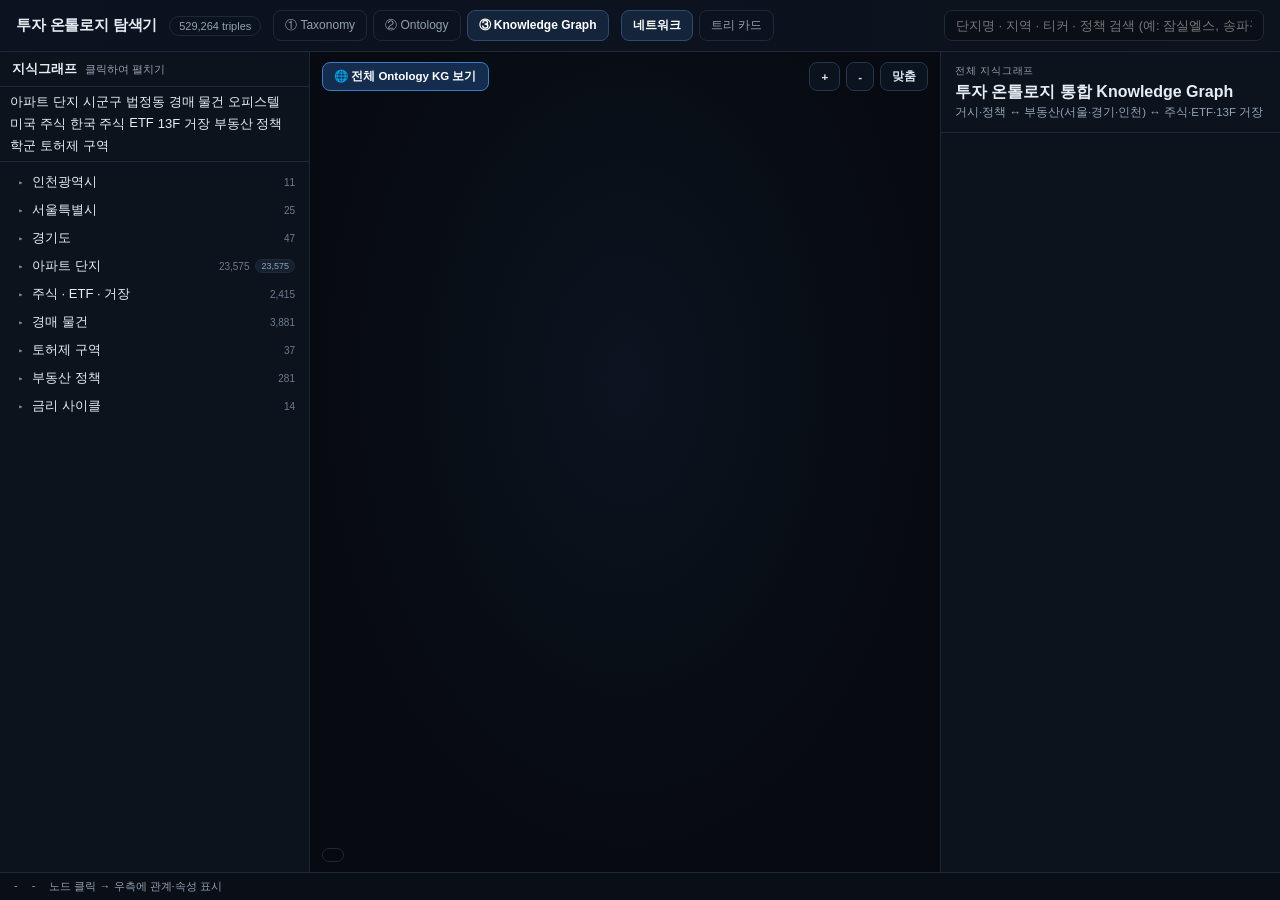
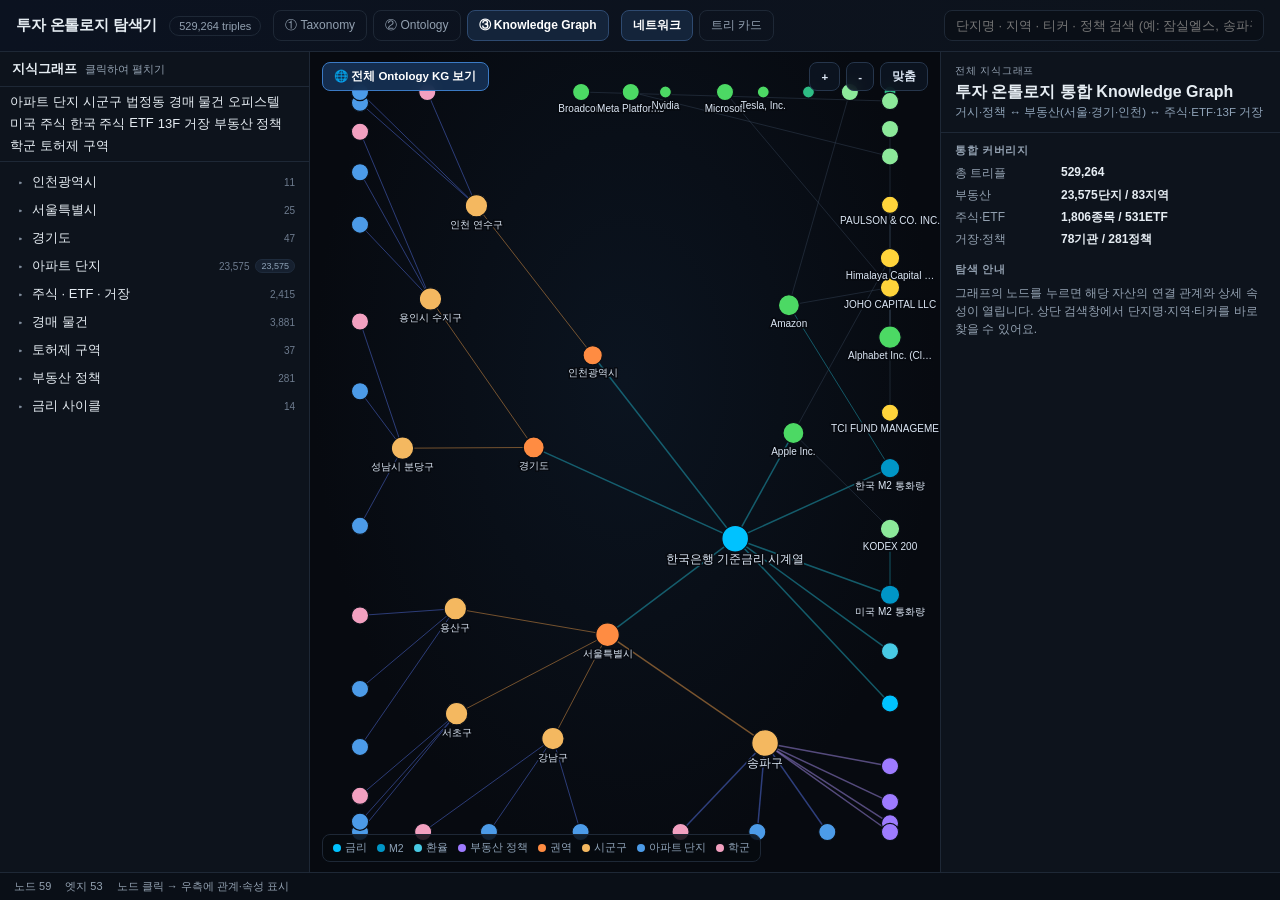
